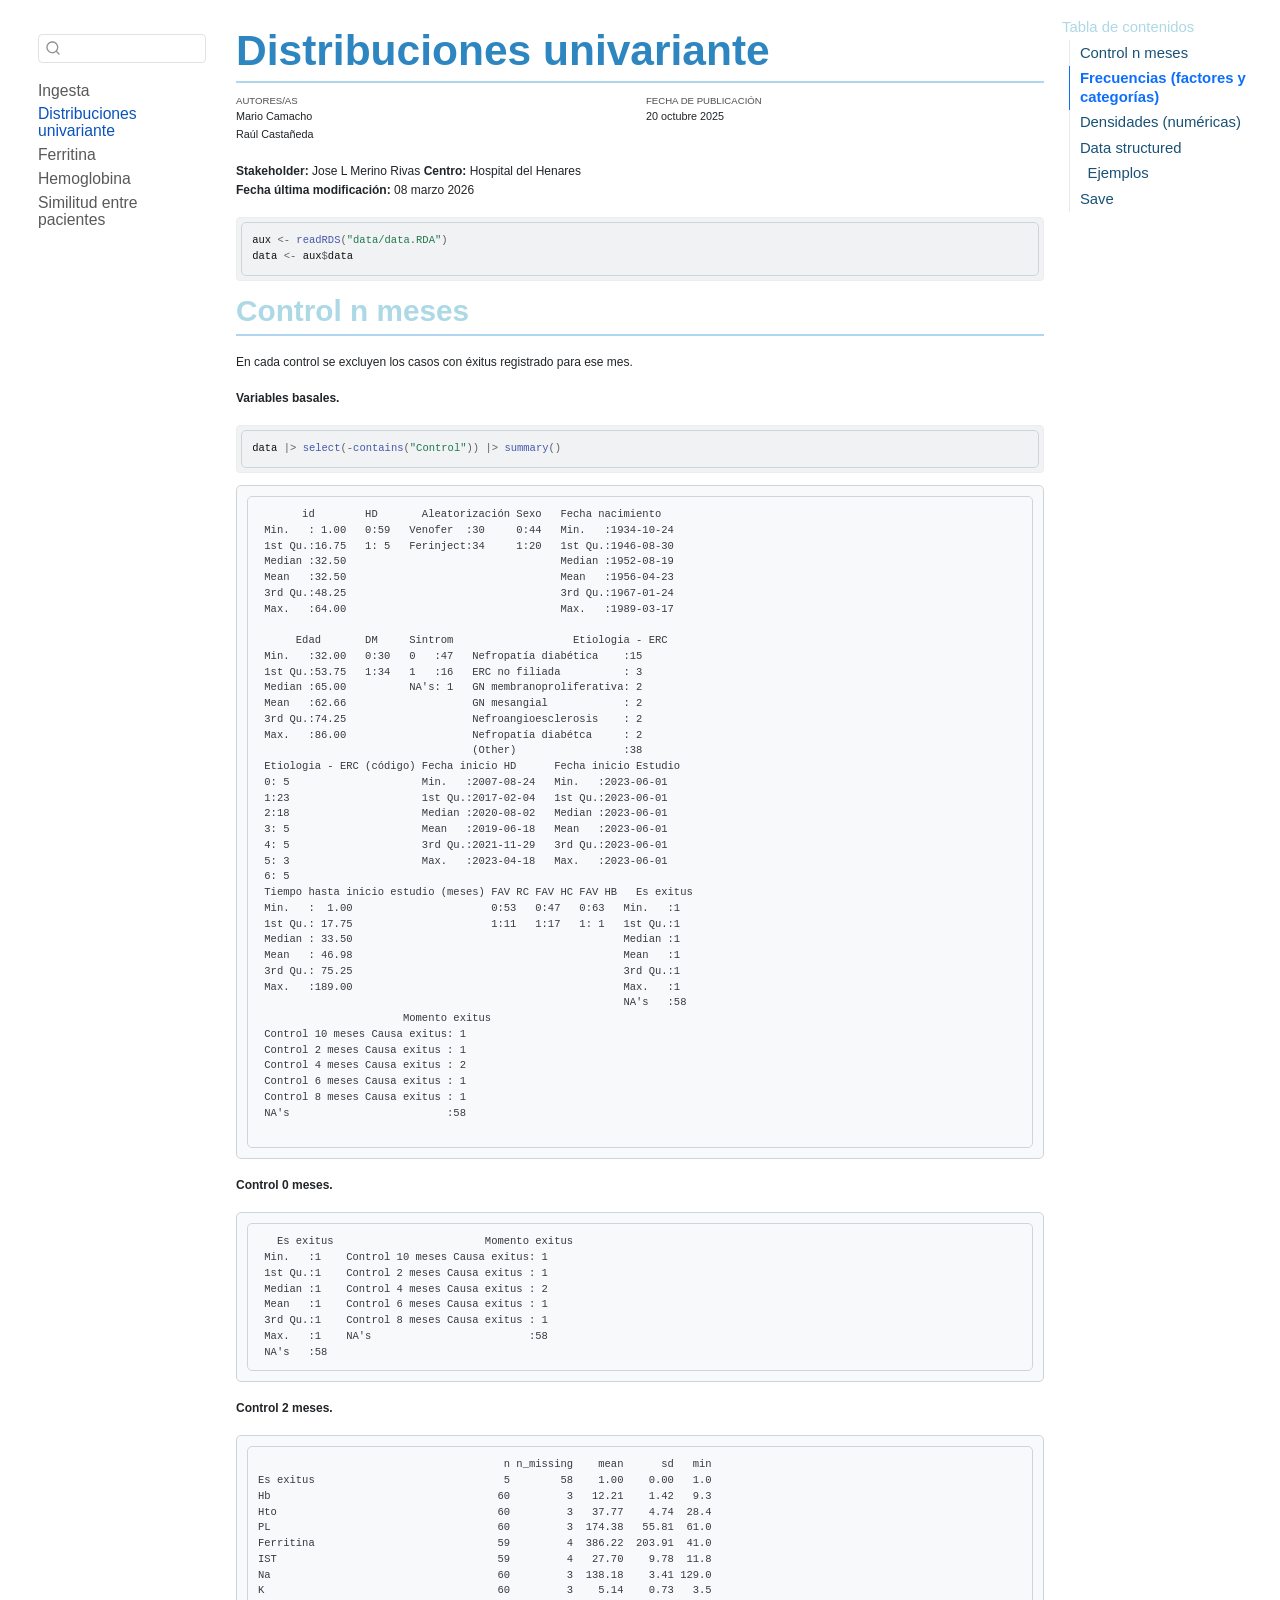
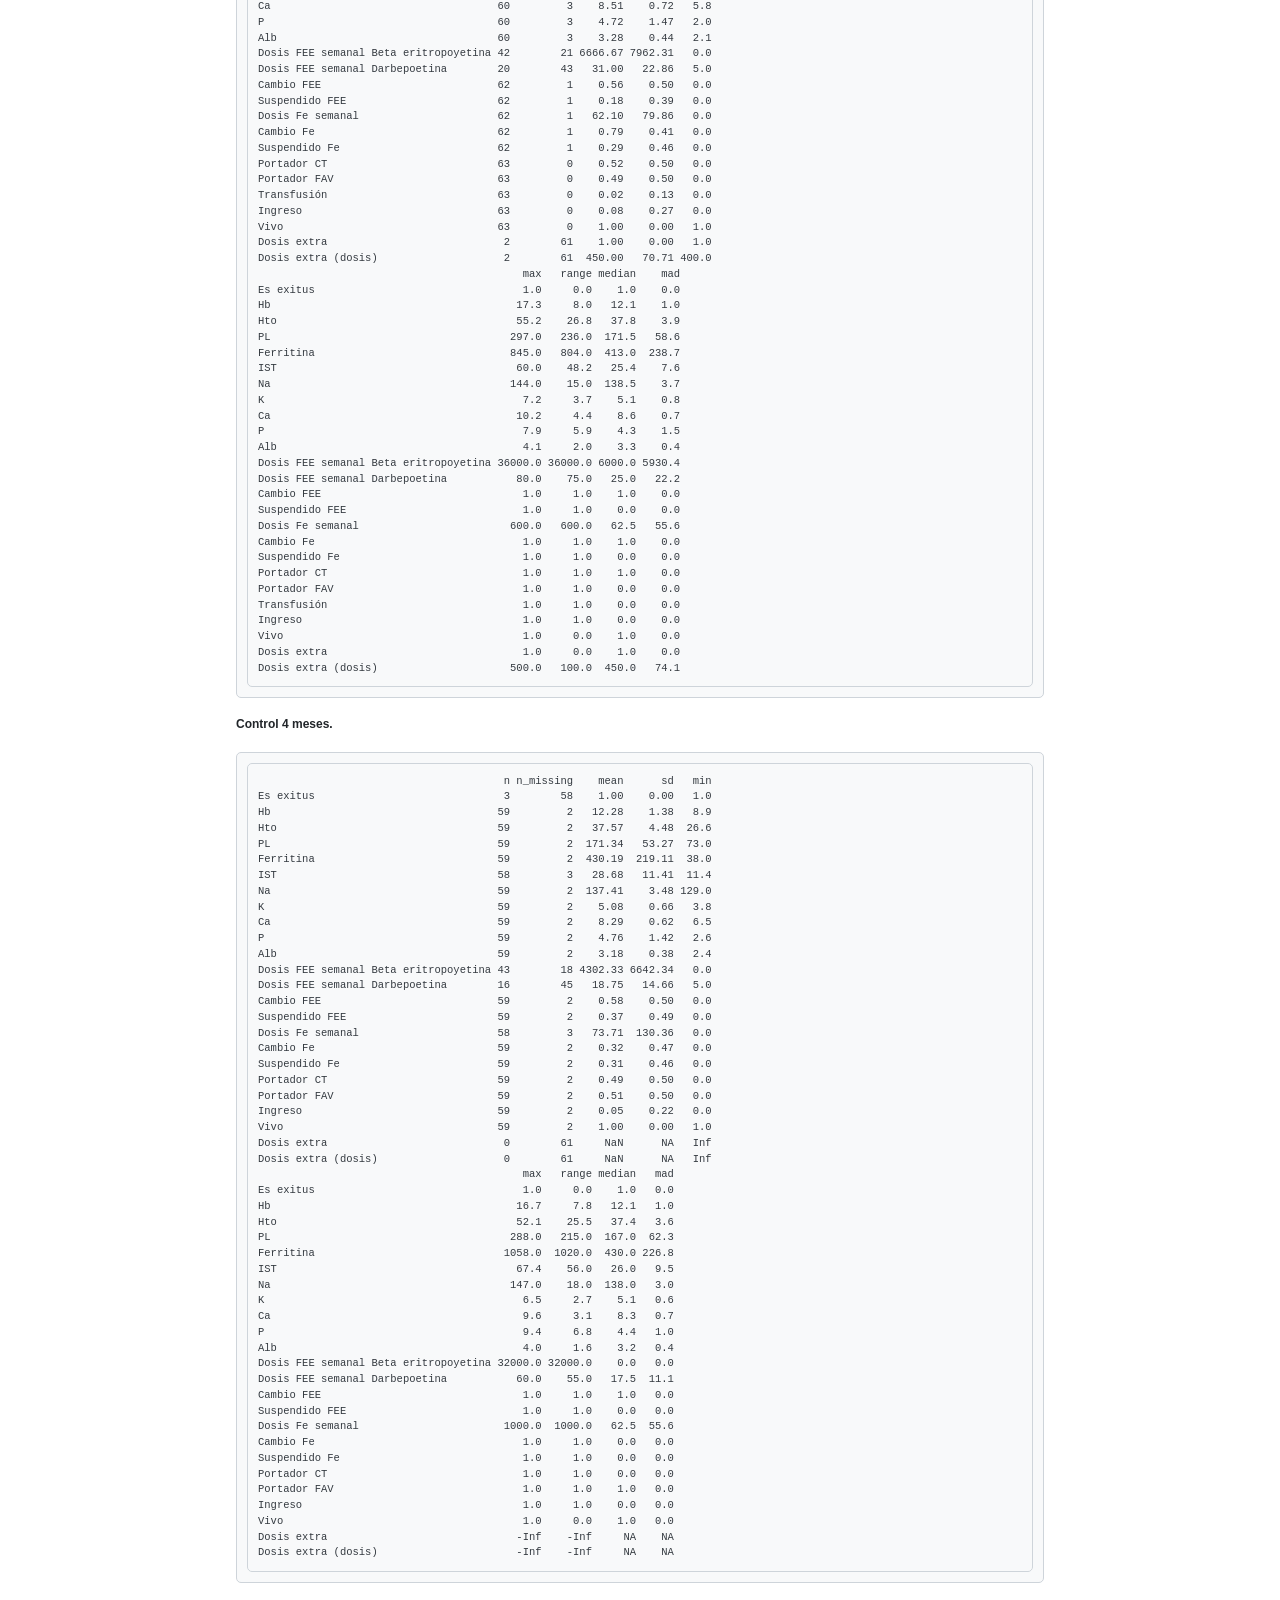
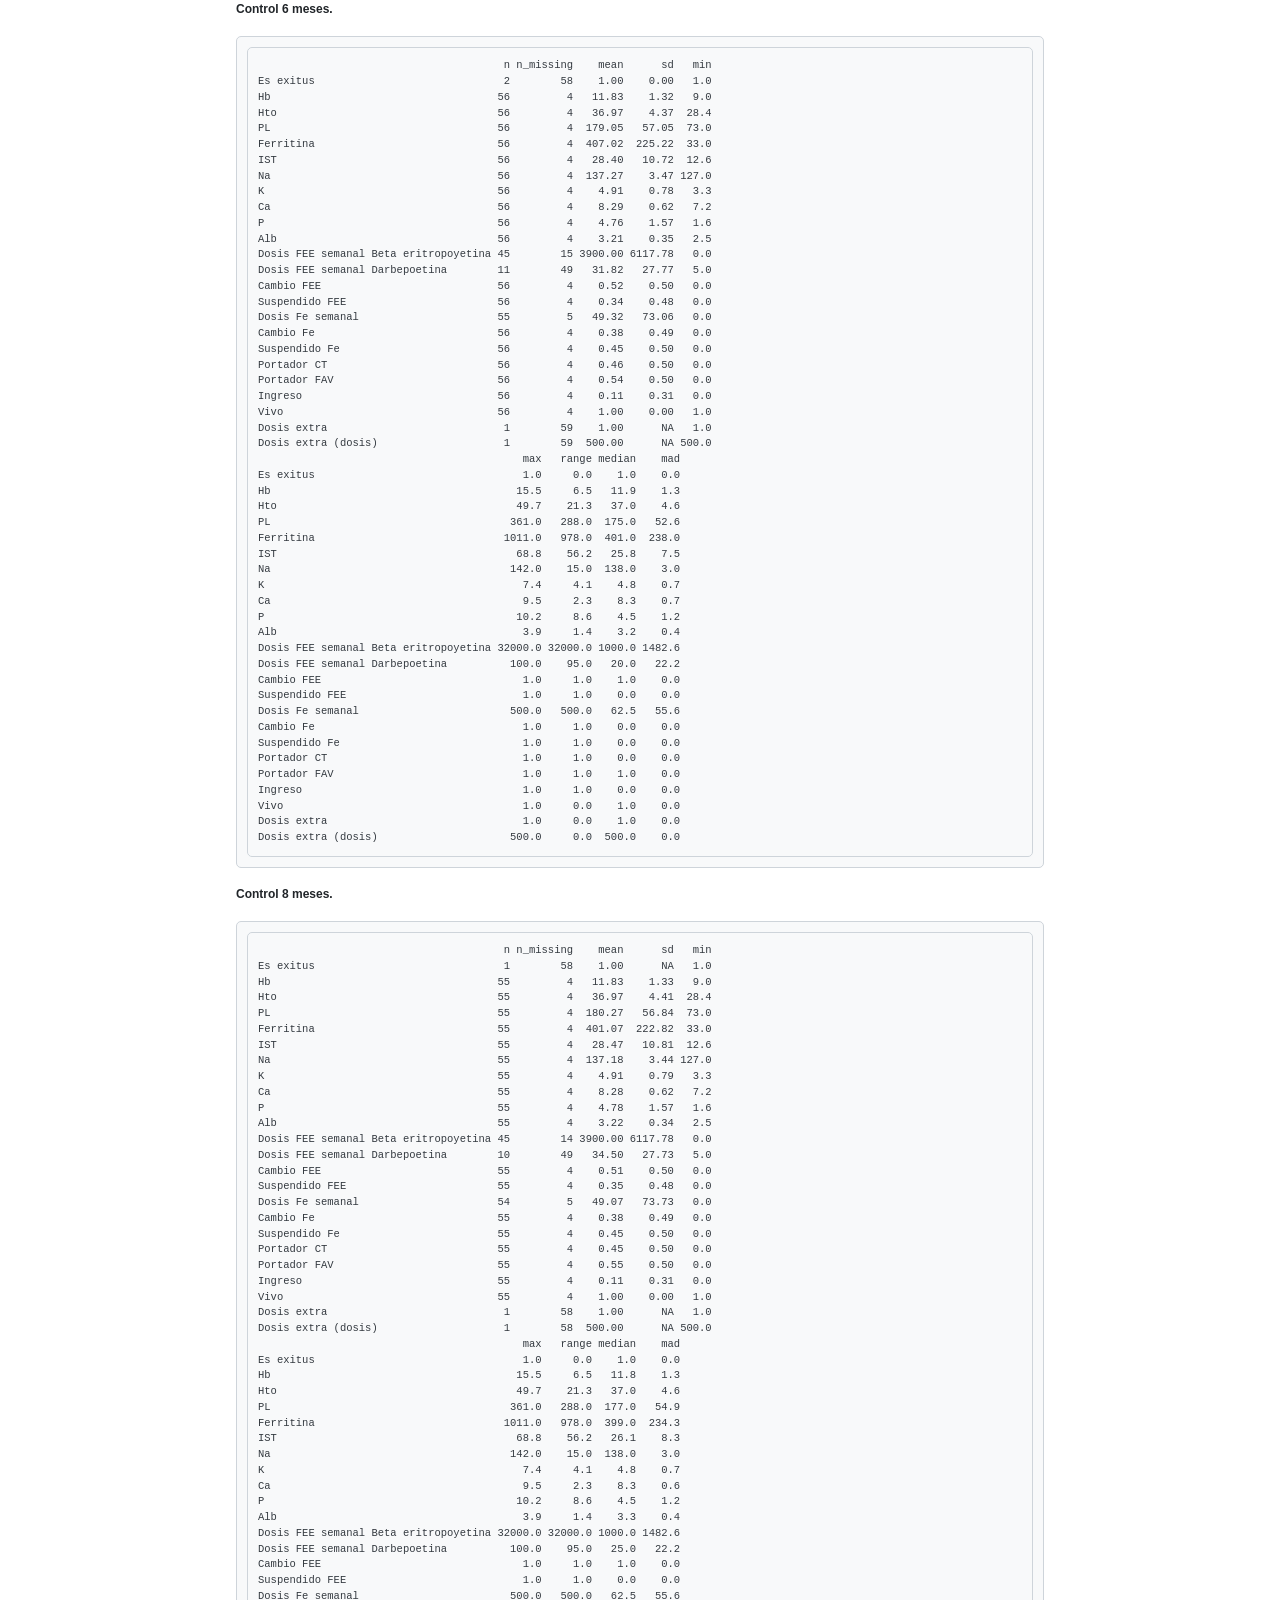
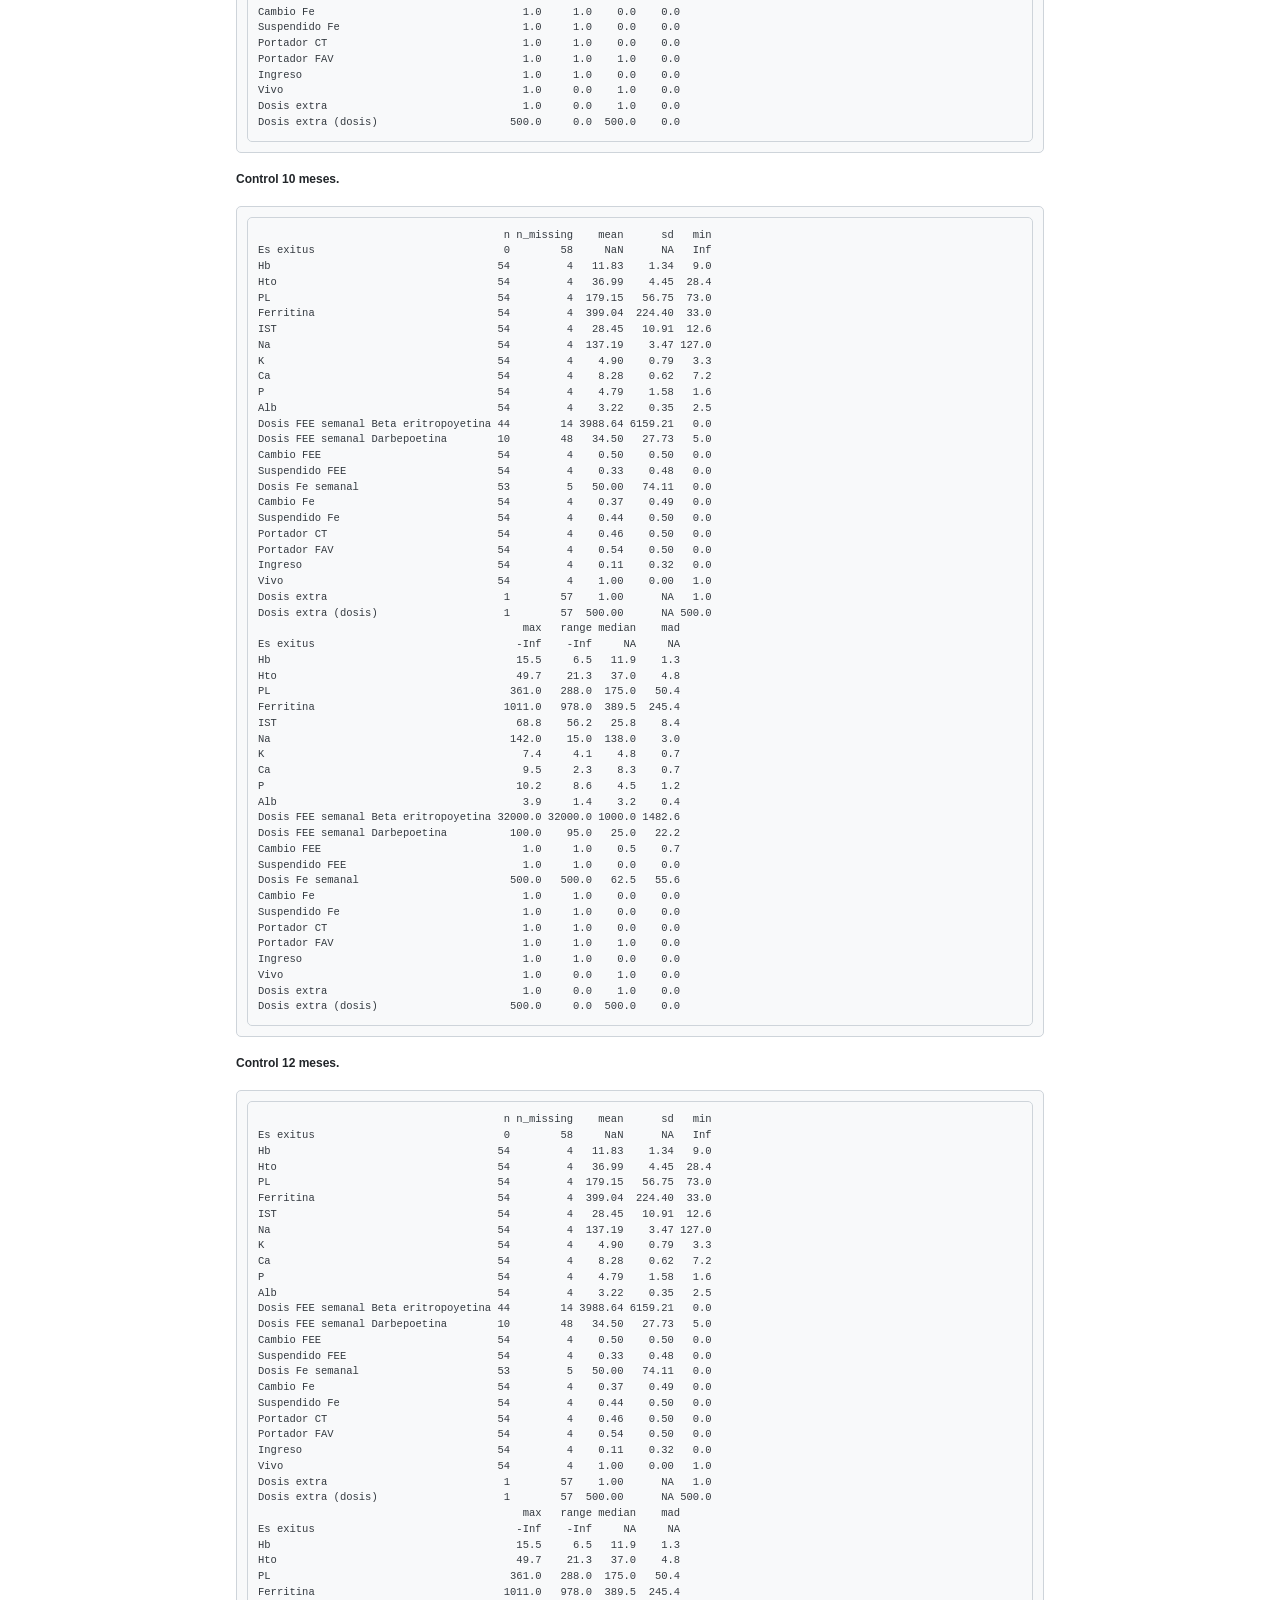
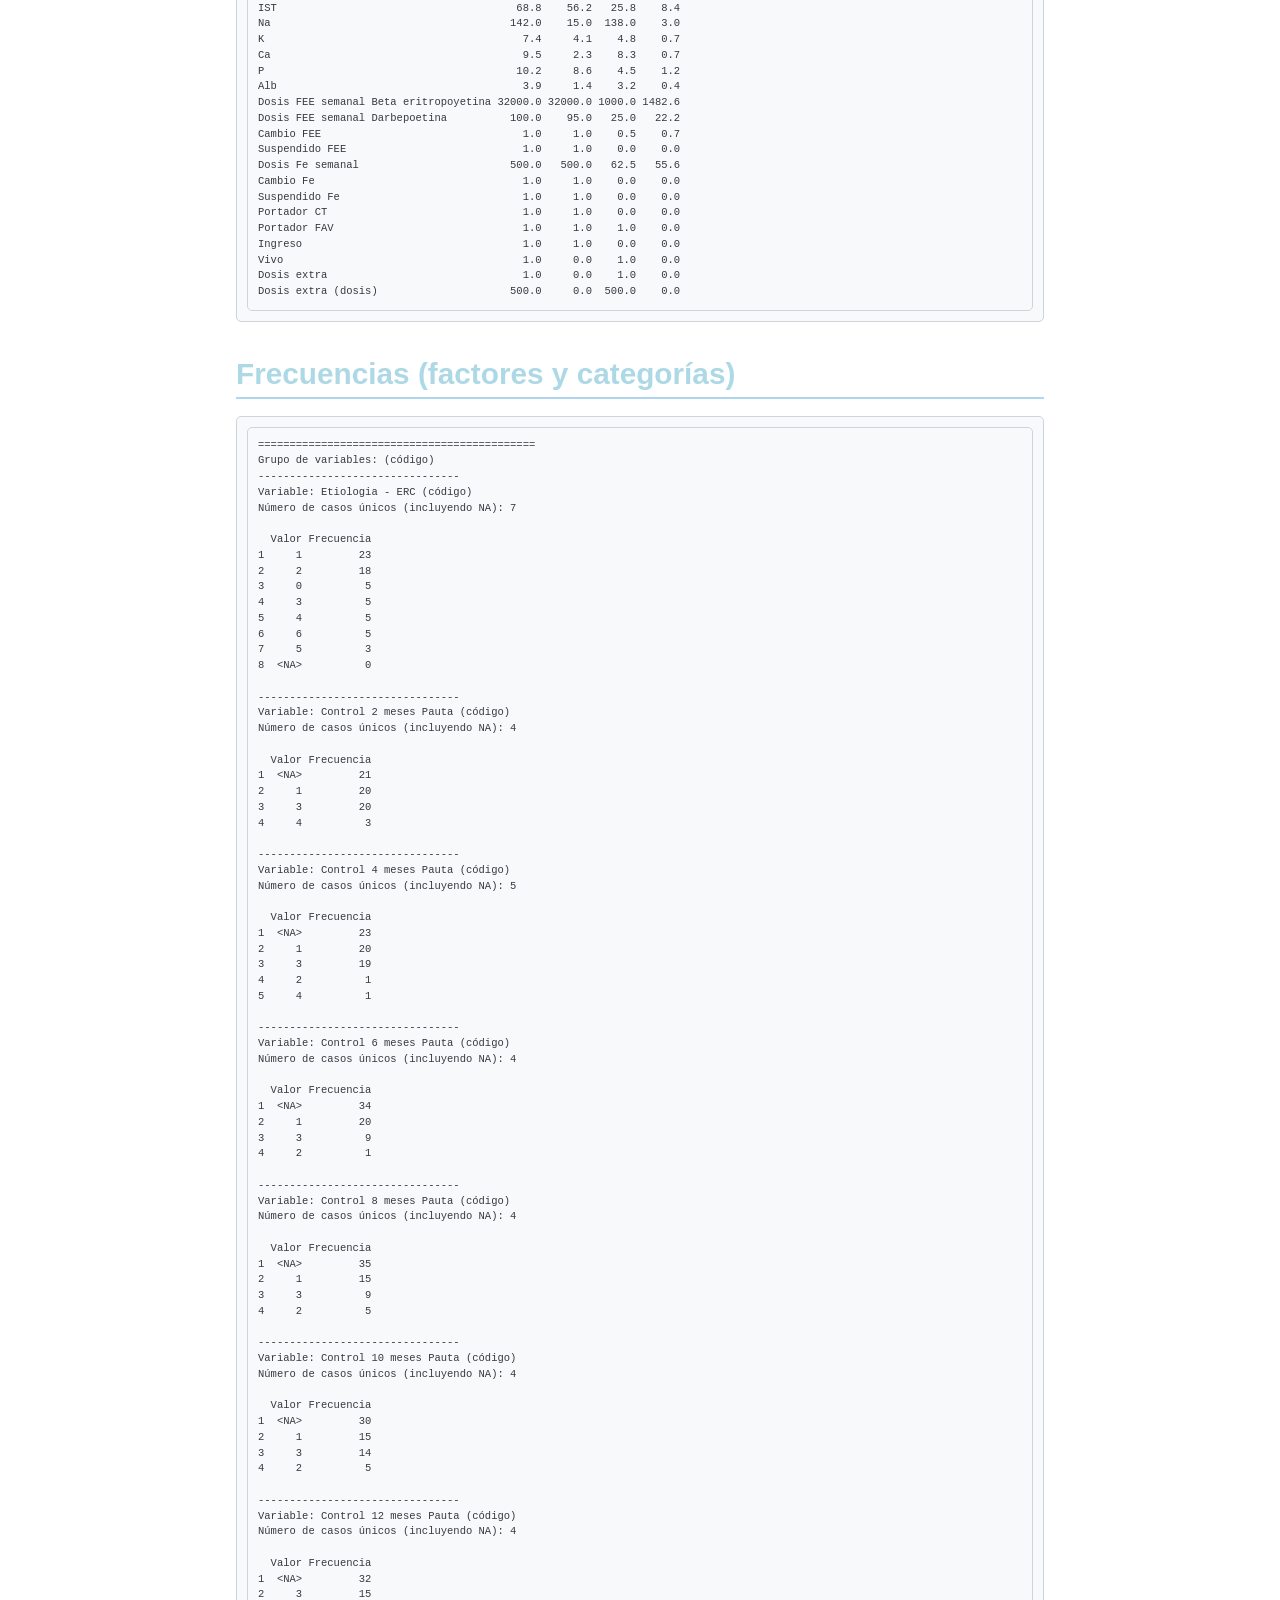
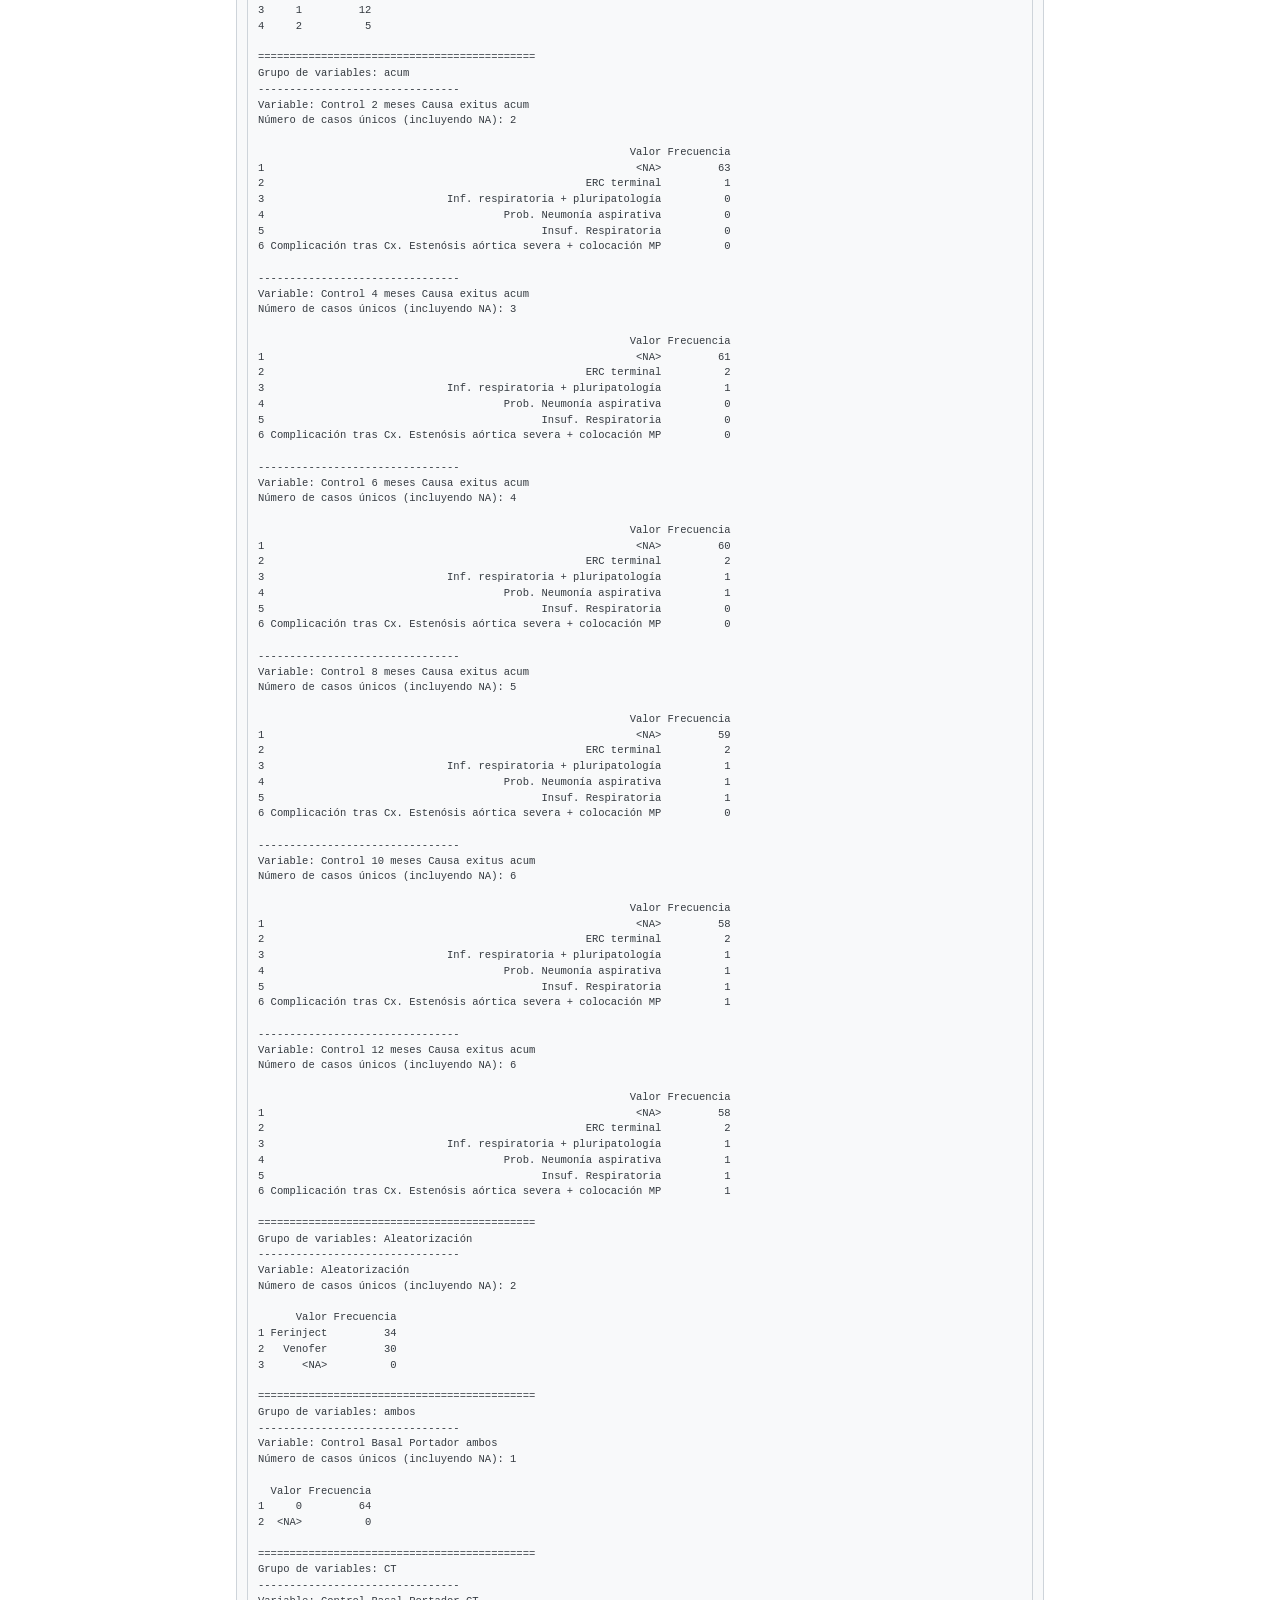
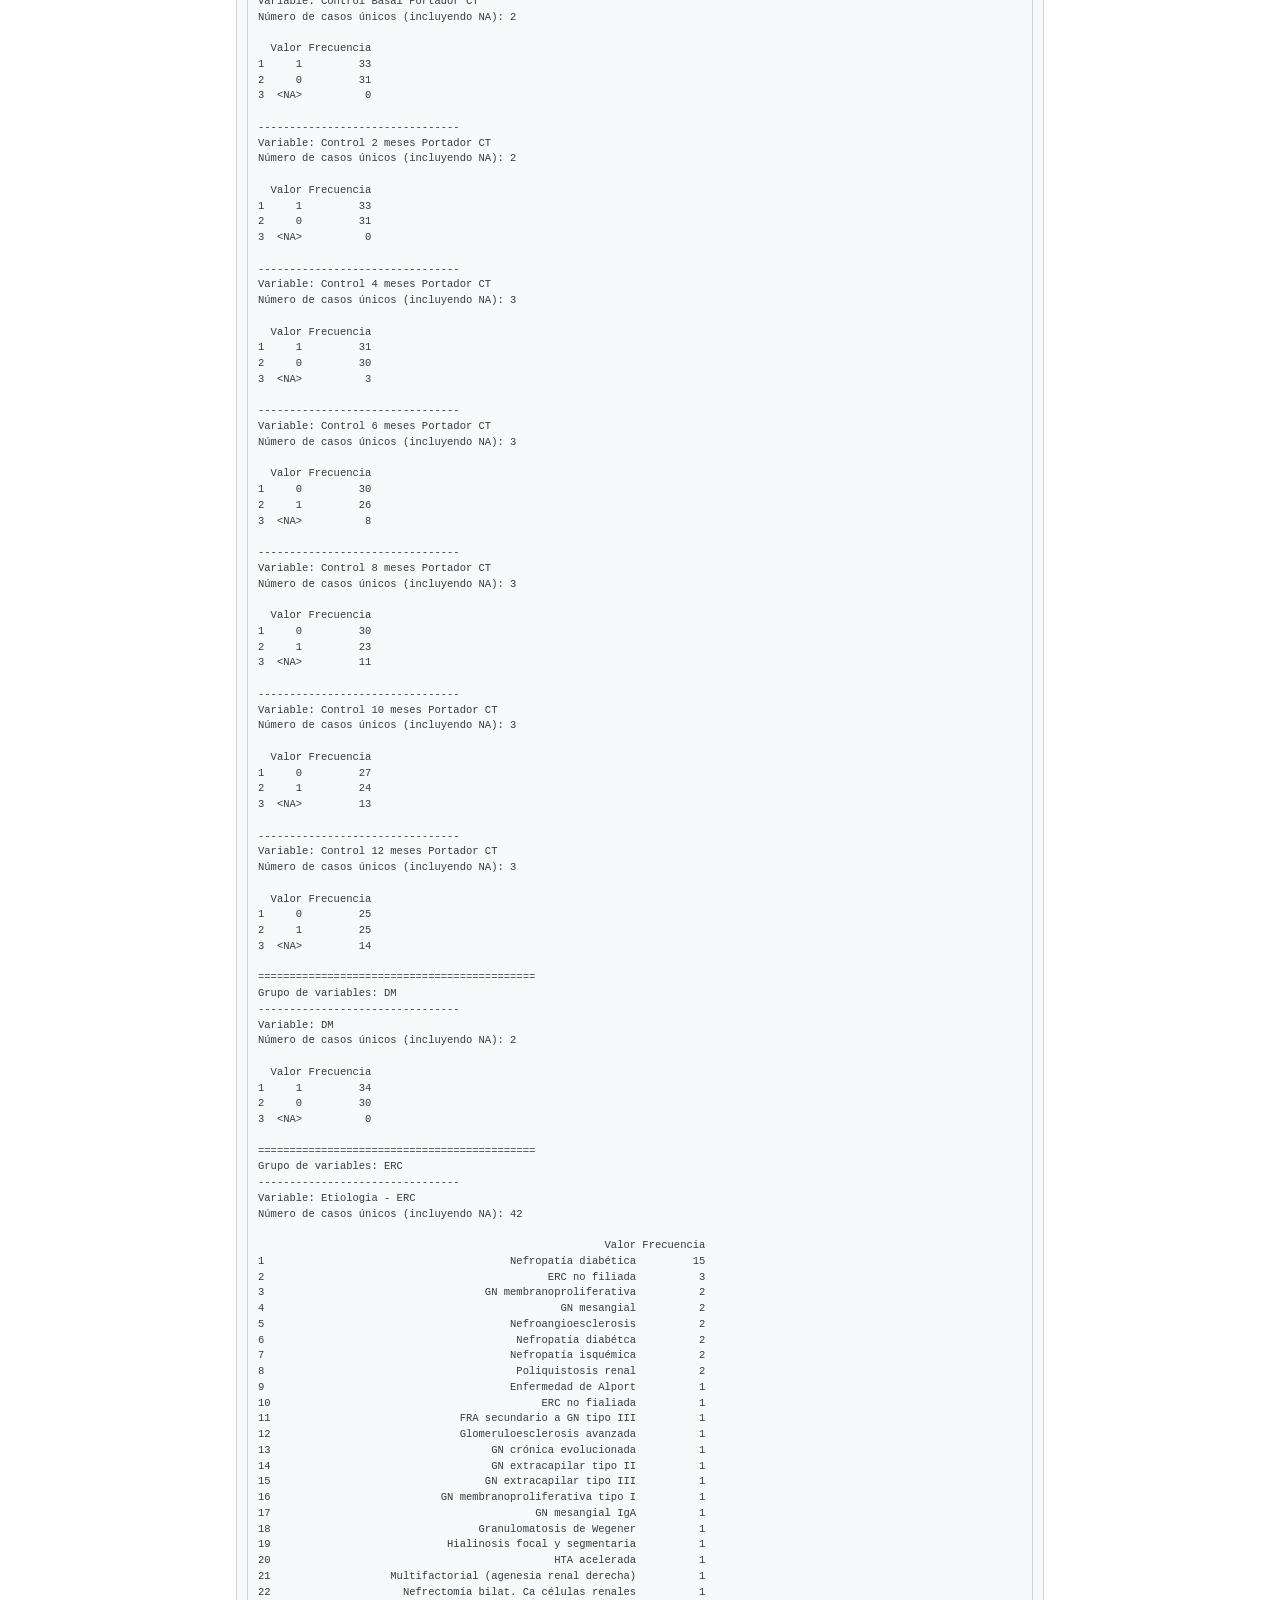
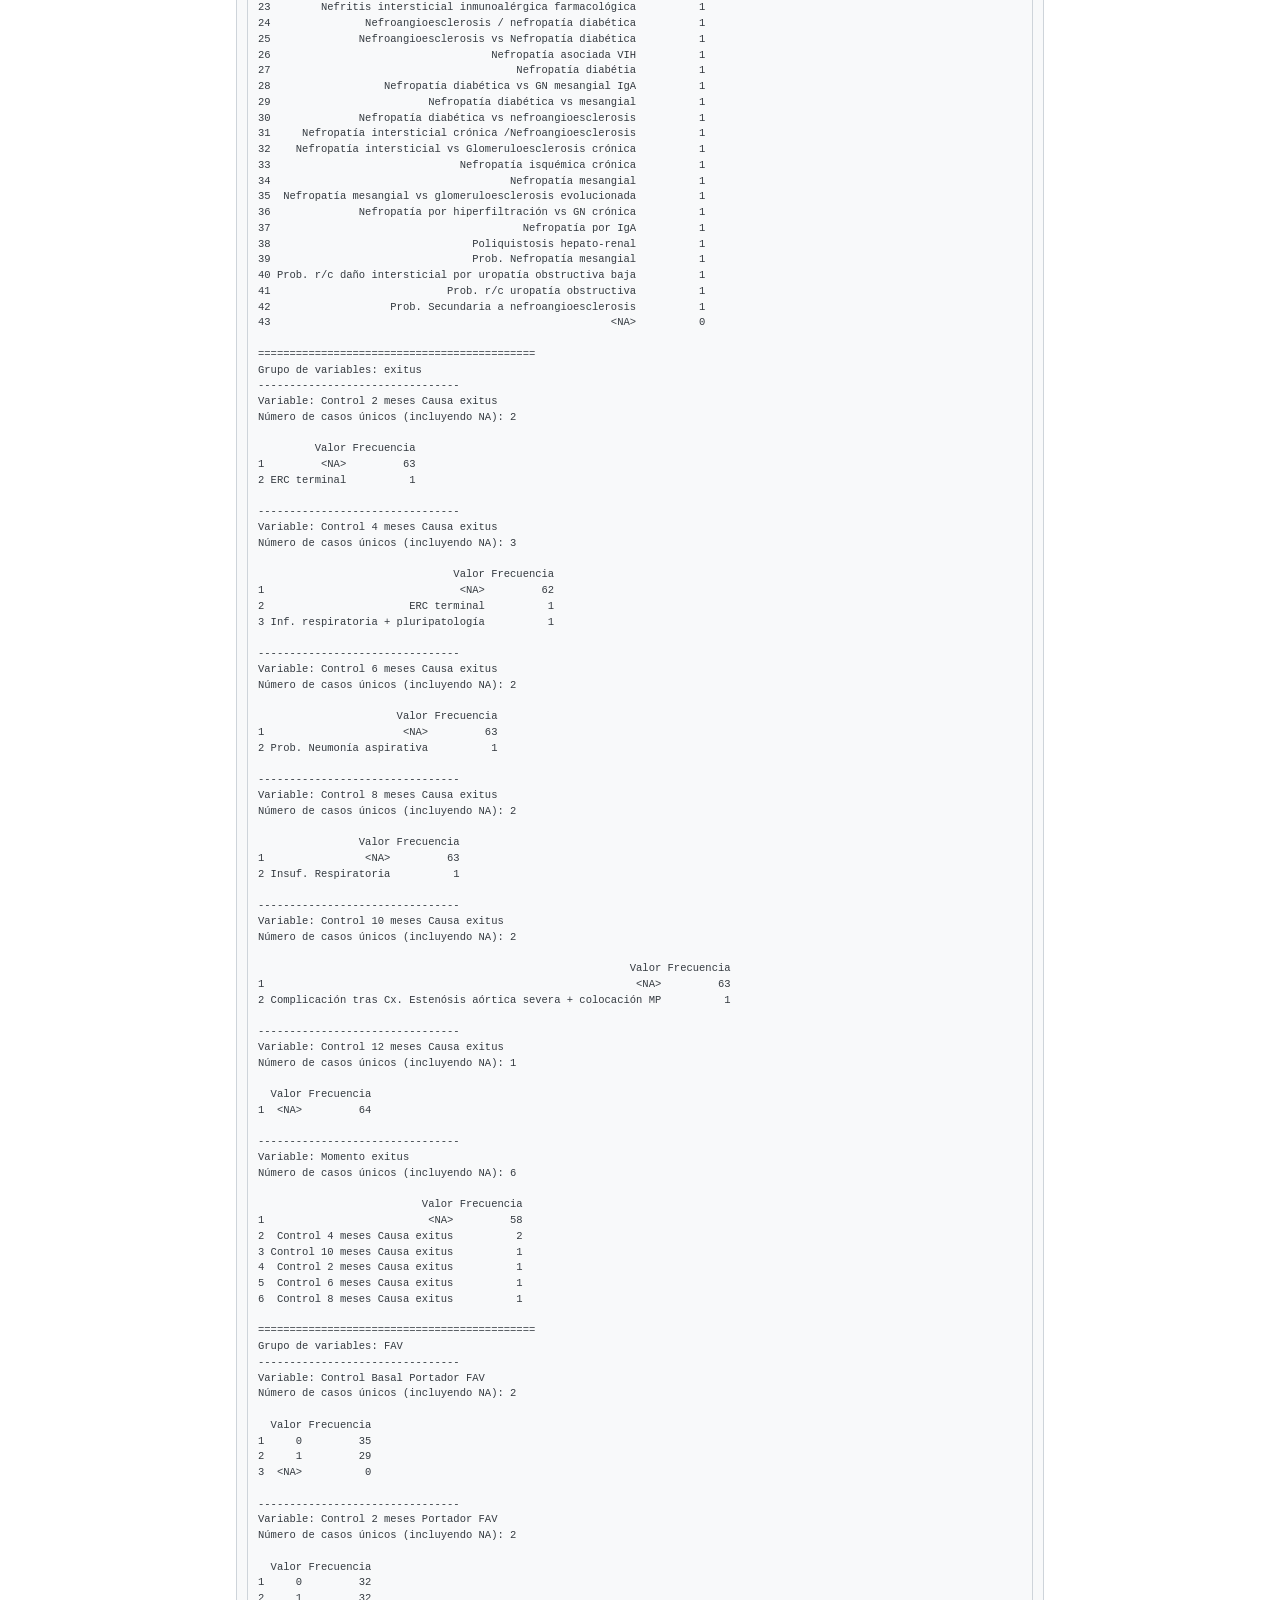
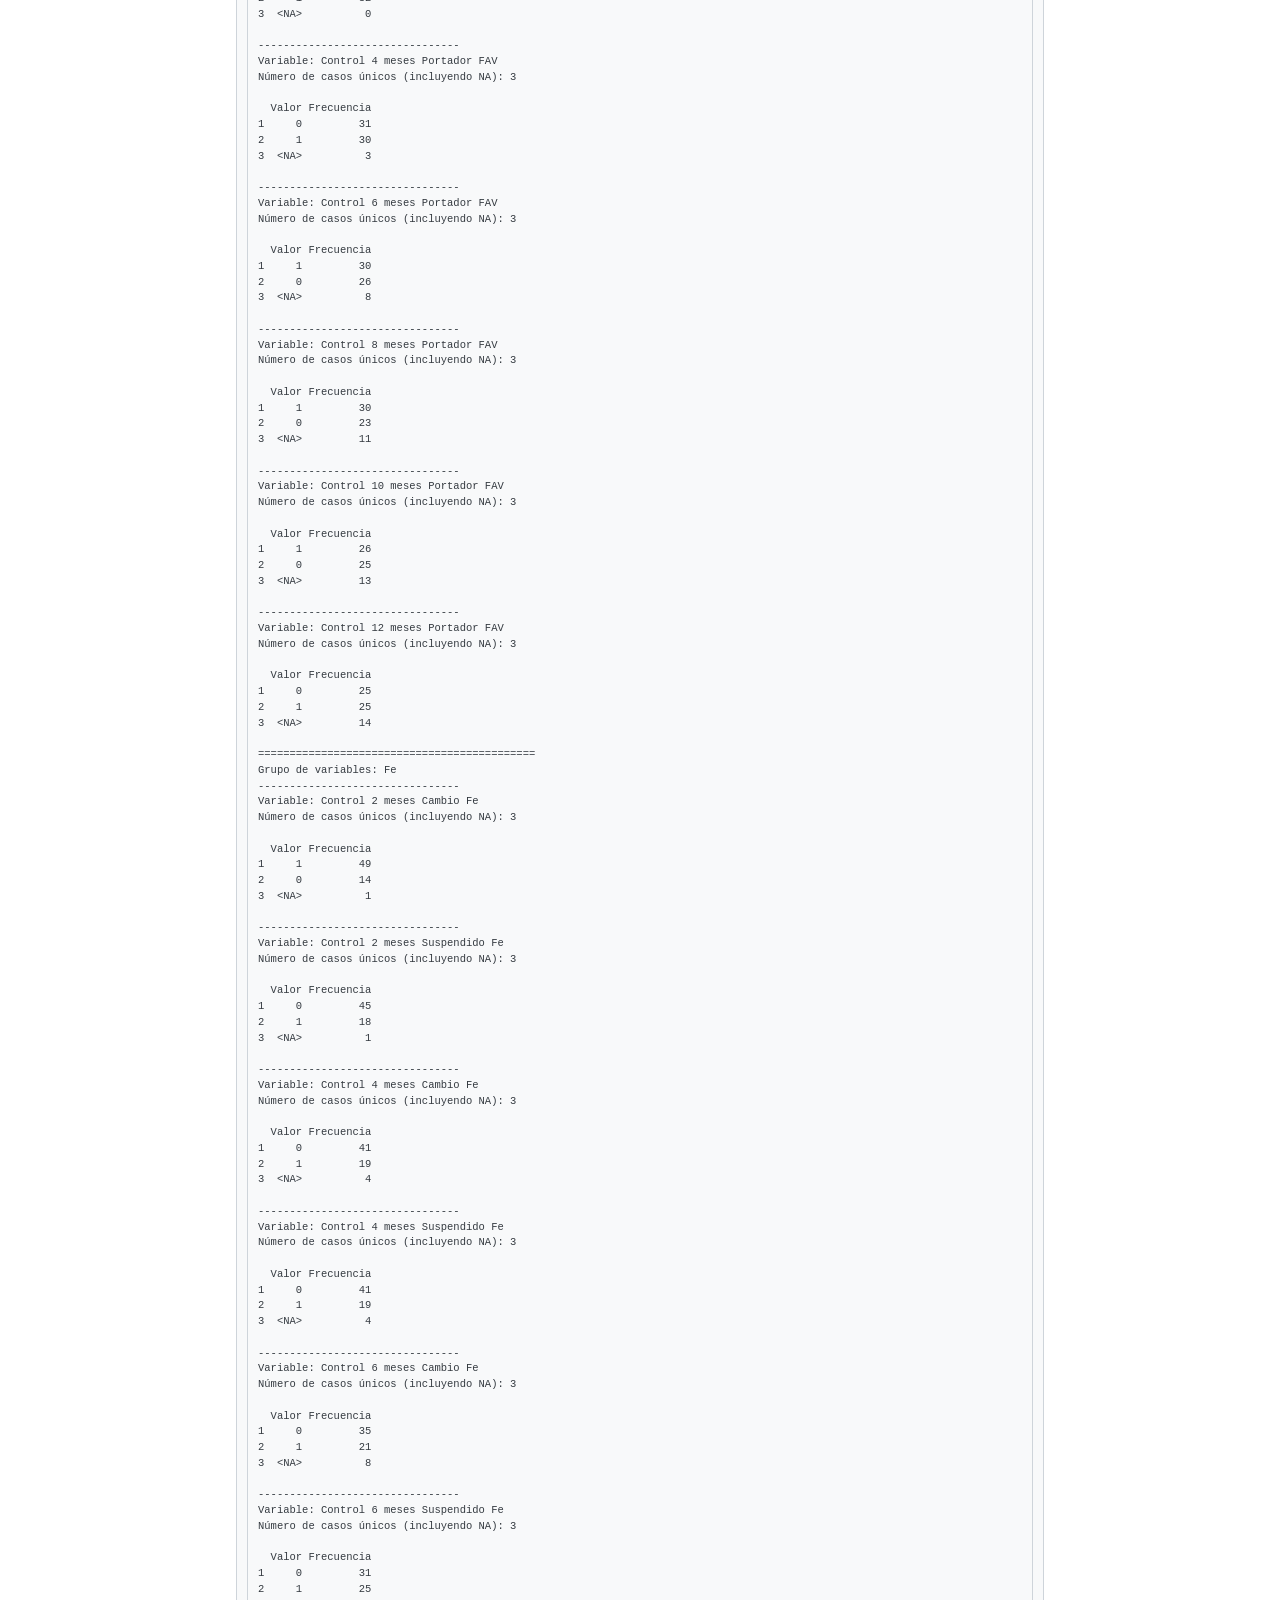
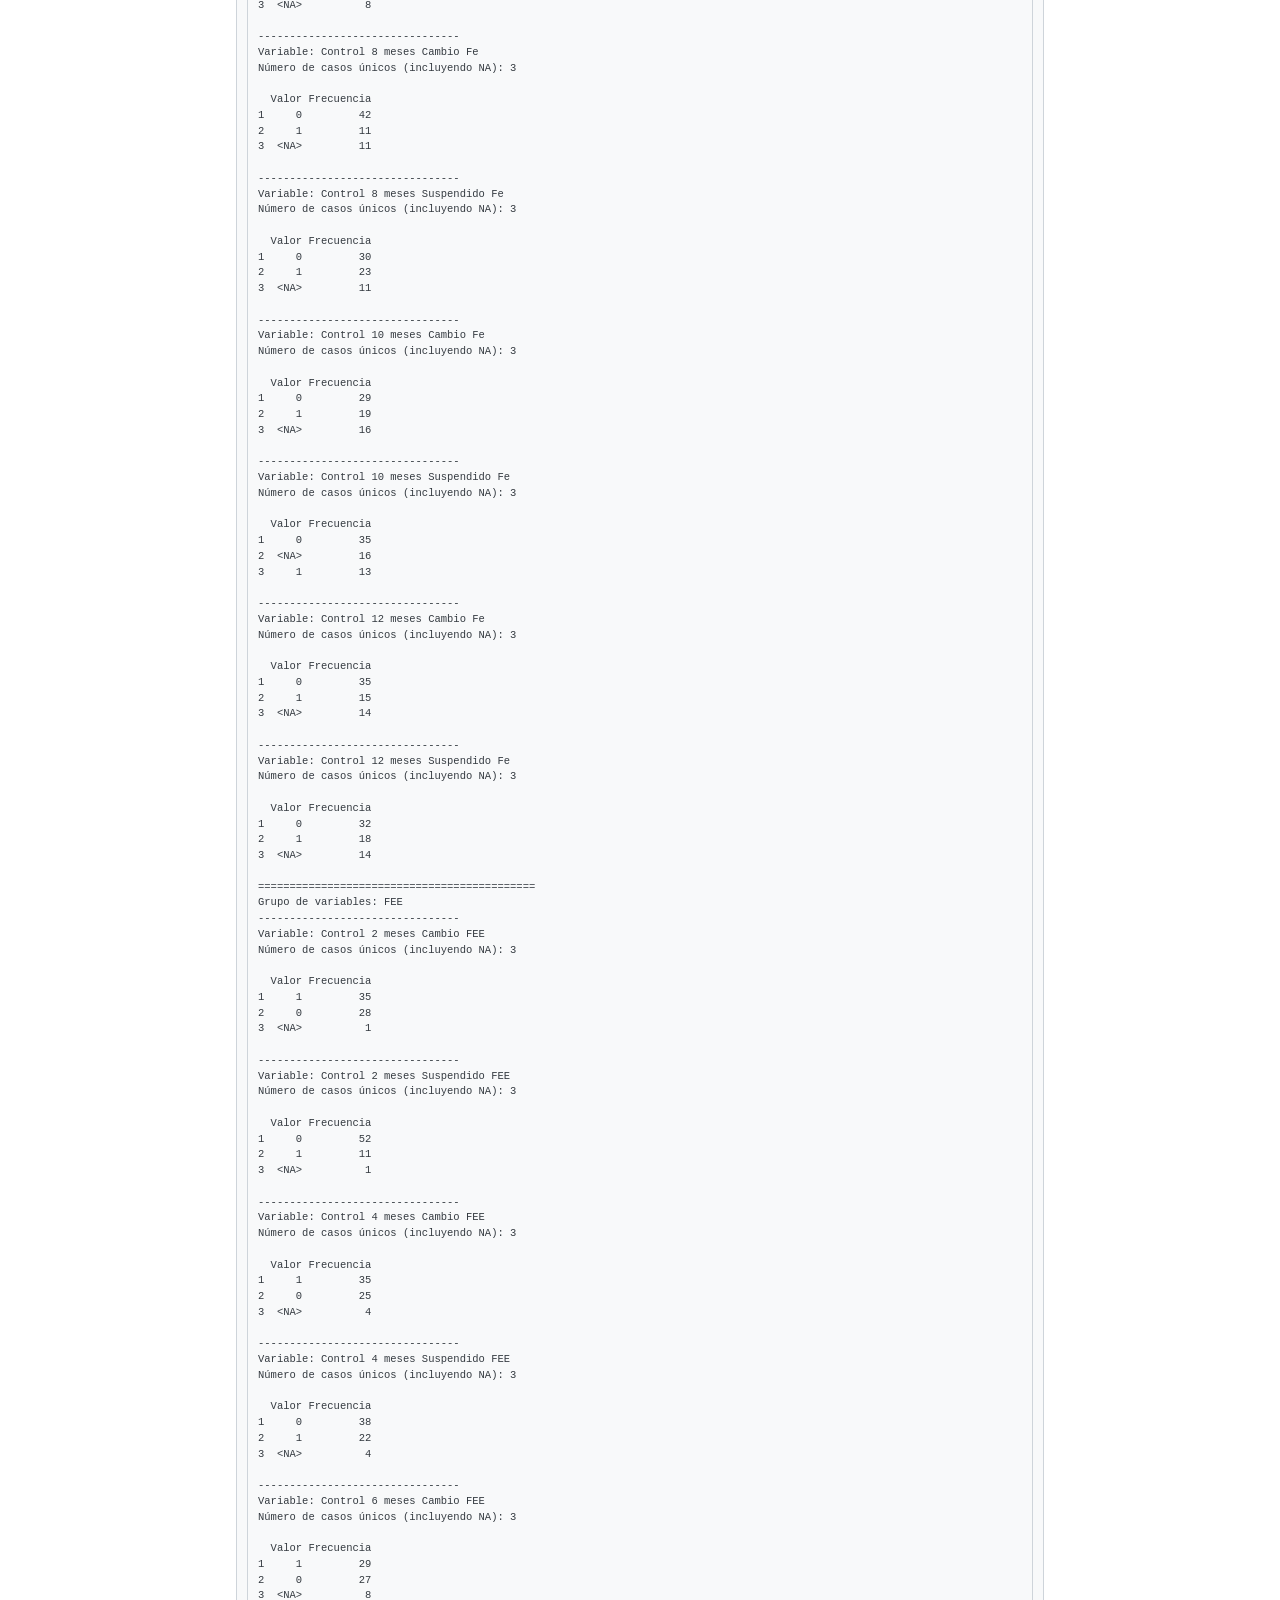
==== src/01_descriptivo.html @ 111344f7 "first commit" ====
<!DOCTYPE html>
<html xmlns="http://www.w3.org/1999/xhtml" lang="es" xml:lang="es"><head>
<meta http-equiv="Content-Type" content="text/html; charset=UTF-8">
<meta charset="utf-8">
<meta name="generator" content="quarto-1.7.32">
<meta name="viewport" content="width=device-width, initial-scale=1.0, user-scalable=yes">
<meta name="author" content="Mario Camacho">
<meta name="author" content="Raúl Castañeda">
<title>Distribuciones univariante</title>
<style>
code{white-space: pre-wrap;}
span.smallcaps{font-variant: small-caps;}
div.columns{display: flex; gap: min(4vw, 1.5em);}
div.column{flex: auto; overflow-x: auto;}
div.hanging-indent{margin-left: 1.5em; text-indent: -1.5em;}
ul.task-list{list-style: none;}
ul.task-list li input[type="checkbox"] {
width: 0.8em;
margin: 0 0.8em 0.2em -1em;  vertical-align: middle;
}

html { -webkit-text-size-adjust: 100%; }
pre > code.sourceCode { white-space: pre; position: relative; }
pre > code.sourceCode > span { display: inline-block; line-height: 1.25; }
pre > code.sourceCode > span:empty { height: 1.2em; }
.sourceCode { overflow: visible; }
code.sourceCode > span { color: inherit; text-decoration: inherit; }
div.sourceCode { margin: 1em 0; }
pre.sourceCode { margin: 0; }
@media screen {
div.sourceCode { overflow: auto; }
}
@media print {
pre > code.sourceCode { white-space: pre-wrap; }
pre > code.sourceCode > span { text-indent: -5em; padding-left: 5em; }
}
pre.numberSource code
{ counter-reset: source-line 0; }
pre.numberSource code > span
{ position: relative; left: -4em; counter-increment: source-line; }
pre.numberSource code > span > a:first-child::before
{ content: counter(source-line);
position: relative; left: -1em; text-align: right; vertical-align: baseline;
border: none; display: inline-block;
-webkit-touch-callout: none; -webkit-user-select: none;
-khtml-user-select: none; -moz-user-select: none;
-ms-user-select: none; user-select: none;
padding: 0 4px; width: 4em;
}
pre.numberSource { margin-left: 3em; padding-left: 4px; }
div.sourceCode
{ }
@media screen {
pre > code.sourceCode > span > a:first-child::before { text-decoration: underline; }
}
</style>

<script>const headroomChanged = new CustomEvent("quarto-hrChanged", {
  detail: {},
  bubbles: true,
  cancelable: false,
  composed: false,
});

const announceDismiss = () => {
  const annEl = window.document.getElementById("quarto-announcement");
  if (annEl) {
    annEl.remove();

    const annId = annEl.getAttribute("data-announcement-id");
    window.localStorage.setItem(`quarto-announce-${annId}`, "true");
  }
};

const announceRegister = () => {
  const annEl = window.document.getElementById("quarto-announcement");
  if (annEl) {
    const annId = annEl.getAttribute("data-announcement-id");
    const isDismissed =
      window.localStorage.getItem(`quarto-announce-${annId}`) || false;
    if (isDismissed) {
      announceDismiss();
      return;
    } else {
      annEl.classList.remove("hidden");
    }

    const actionEl = annEl.querySelector(".quarto-announcement-action");
    if (actionEl) {
      actionEl.addEventListener("click", function (e) {
        e.preventDefault();
        // Hide the bar immediately
        announceDismiss();
      });
    }
  }
};

window.document.addEventListener("DOMContentLoaded", function () {
  let init = false;

  announceRegister();

  // Manage the back to top button, if one is present.
  let lastScrollTop = window.pageYOffset || document.documentElement.scrollTop;
  const scrollDownBuffer = 5;
  const scrollUpBuffer = 35;
  const btn = document.getElementById("quarto-back-to-top");
  const hideBackToTop = () => {
    btn.style.display = "none";
  };
  const showBackToTop = () => {
    btn.style.display = "inline-block";
  };
  if (btn) {
    window.document.addEventListener(
      "scroll",
      function () {
        const currentScrollTop =
          window.pageYOffset || document.documentElement.scrollTop;

        // Shows and hides the button 'intelligently' as the user scrolls
        if (currentScrollTop - scrollDownBuffer > lastScrollTop) {
          hideBackToTop();
          lastScrollTop = currentScrollTop <= 0 ? 0 : currentScrollTop;
        } else if (currentScrollTop < lastScrollTop - scrollUpBuffer) {
          showBackToTop();
          lastScrollTop = currentScrollTop <= 0 ? 0 : currentScrollTop;
        }

        // Show the button at the bottom, hides it at the top
        if (currentScrollTop <= 0) {
          hideBackToTop();
        } else if (
          window.innerHeight + currentScrollTop >=
          document.body.offsetHeight
        ) {
          showBackToTop();
        }
      },
      false
    );
  }

  function throttle(func, wait) {
    var timeout;
    return function () {
      const context = this;
      const args = arguments;
      const later = function () {
        clearTimeout(timeout);
        timeout = null;
        func.apply(context, args);
      };

      if (!timeout) {
        timeout = setTimeout(later, wait);
      }
    };
  }

  function headerOffset() {
    // Set an offset if there is are fixed top navbar
    const headerEl = window.document.querySelector("header.fixed-top");
    if (headerEl) {
      return headerEl.clientHeight;
    } else {
      return 0;
    }
  }

  function footerOffset() {
    const footerEl = window.document.querySelector("footer.footer");
    if (footerEl) {
      return footerEl.clientHeight;
    } else {
      return 0;
    }
  }

  function dashboardOffset() {
    const dashboardNavEl = window.document.getElementById(
      "quarto-dashboard-header"
    );
    if (dashboardNavEl !== null) {
      return dashboardNavEl.clientHeight;
    } else {
      return 0;
    }
  }

  function updateDocumentOffsetWithoutAnimation() {
    updateDocumentOffset(false);
  }

  function updateDocumentOffset(animated) {
    // set body offset
    const topOffset = headerOffset();
    const bodyOffset = topOffset + footerOffset() + dashboardOffset();
    const bodyEl = window.document.body;
    bodyEl.setAttribute("data-bs-offset", topOffset);
    bodyEl.style.paddingTop = topOffset + "px";

    // deal with sidebar offsets
    const sidebars = window.document.querySelectorAll(
      ".sidebar, .headroom-target"
    );
    sidebars.forEach((sidebar) => {
      if (!animated) {
        sidebar.classList.add("notransition");
        // Remove the no transition class after the animation has time to complete
        setTimeout(function () {
          sidebar.classList.remove("notransition");
        }, 201);
      }

      if (window.Headroom && sidebar.classList.contains("sidebar-unpinned")) {
        sidebar.style.top = "0";
        sidebar.style.maxHeight = "100vh";
      } else {
        sidebar.style.top = topOffset + "px";
        sidebar.style.maxHeight = "calc(100vh - " + topOffset + "px)";
      }
    });

    // allow space for footer
    const mainContainer = window.document.querySelector(".quarto-container");
    if (mainContainer) {
      mainContainer.style.minHeight = "calc(100vh - " + bodyOffset + "px)";
    }

    // link offset
    let linkStyle = window.document.querySelector("#quarto-target-style");
    if (!linkStyle) {
      linkStyle = window.document.createElement("style");
      linkStyle.setAttribute("id", "quarto-target-style");
      window.document.head.appendChild(linkStyle);
    }
    while (linkStyle.firstChild) {
      linkStyle.removeChild(linkStyle.firstChild);
    }
    if (topOffset > 0) {
      linkStyle.appendChild(
        window.document.createTextNode(`
      section:target::before {
        content: "";
        display: block;
        height: ${topOffset}px;
        margin: -${topOffset}px 0 0;
      }`)
      );
    }
    if (init) {
      window.dispatchEvent(headroomChanged);
    }
    init = true;
  }

  // initialize headroom
  var header = window.document.querySelector("#quarto-header");
  if (header && window.Headroom) {
    const headroom = new window.Headroom(header, {
      tolerance: 5,
      onPin: function () {
        const sidebars = window.document.querySelectorAll(
          ".sidebar, .headroom-target"
        );
        sidebars.forEach((sidebar) => {
          sidebar.classList.remove("sidebar-unpinned");
        });
        updateDocumentOffset();
      },
      onUnpin: function () {
        const sidebars = window.document.querySelectorAll(
          ".sidebar, .headroom-target"
        );
        sidebars.forEach((sidebar) => {
          sidebar.classList.add("sidebar-unpinned");
        });
        updateDocumentOffset();
      },
    });
    headroom.init();

    let frozen = false;
    window.quartoToggleHeadroom = function () {
      if (frozen) {
        headroom.unfreeze();
        frozen = false;
      } else {
        headroom.freeze();
        frozen = true;
      }
    };
  }

  window.addEventListener(
    "hashchange",
    function (e) {
      if (
        getComputedStyle(document.documentElement).scrollBehavior !== "smooth"
      ) {
        window.scrollTo(0, window.pageYOffset - headerOffset());
      }
    },
    false
  );

  // Observe size changed for the header
  const headerEl = window.document.querySelector("header.fixed-top");
  if (headerEl && window.ResizeObserver) {
    const observer = new window.ResizeObserver(() => {
      setTimeout(updateDocumentOffsetWithoutAnimation, 0);
    });
    observer.observe(headerEl, {
      attributes: true,
      childList: true,
      characterData: true,
    });
  } else {
    window.addEventListener(
      "resize",
      throttle(updateDocumentOffsetWithoutAnimation, 50)
    );
  }
  setTimeout(updateDocumentOffsetWithoutAnimation, 250);

  // fixup index.html links if we aren't on the filesystem
  if (window.location.protocol !== "file:") {
    const links = window.document.querySelectorAll("a");
    for (let i = 0; i < links.length; i++) {
      if (links[i].href) {
        links[i].dataset.originalHref = links[i].href;
        links[i].href = links[i].href.replace(/\/index\.html/, "/");
      }
    }

    // Fixup any sharing links that require urls
    // Append url to any sharing urls
    const sharingLinks = window.document.querySelectorAll(
      "a.sidebar-tools-main-item, a.quarto-navigation-tool, a.quarto-navbar-tools, a.quarto-navbar-tools-item"
    );
    for (let i = 0; i < sharingLinks.length; i++) {
      const sharingLink = sharingLinks[i];
      const href = sharingLink.getAttribute("href");
      if (href) {
        sharingLink.setAttribute(
          "href",
          href.replace("|url|", window.location.href)
        );
      }
    }

    // Scroll the active navigation item into view, if necessary
    const navSidebar = window.document.querySelector("nav#quarto-sidebar");
    if (navSidebar) {
      // Find the active item
      const activeItem = navSidebar.querySelector("li.sidebar-item a.active");
      if (activeItem) {
        // Wait for the scroll height and height to resolve by observing size changes on the
        // nav element that is scrollable
        const resizeObserver = new ResizeObserver((_entries) => {
          // The bottom of the element
          const elBottom = activeItem.offsetTop;
          const viewBottom = navSidebar.scrollTop + navSidebar.clientHeight;

          // The element height and scroll height are the same, then we are still loading
          if (viewBottom !== navSidebar.scrollHeight) {
            // Determine if the item isn't visible and scroll to it
            if (elBottom >= viewBottom) {
              navSidebar.scrollTop = elBottom;
            }

            // stop observing now since we've completed the scroll
            resizeObserver.unobserve(navSidebar);
          }
        });
        resizeObserver.observe(navSidebar);
      }
    }
  }
});
</script>
<script>/*!
 * headroom.js v0.12.0 - Give your page some headroom. Hide your header until you need it
 * Copyright (c) 2020 Nick Williams - http://wicky.nillia.ms/headroom.js
 * License: MIT
 */

!function(t,n){"object"==typeof exports&&"undefined"!=typeof module?module.exports=n():"function"==typeof define&&define.amd?define(n):(t=t||self).Headroom=n()}(this,function(){"use strict";function t(){return"undefined"!=typeof window}function d(t){return function(t){return t&&t.document&&function(t){return 9===t.nodeType}(t.document)}(t)?function(t){var n=t.document,o=n.body,s=n.documentElement;return{scrollHeight:function(){return Math.max(o.scrollHeight,s.scrollHeight,o.offsetHeight,s.offsetHeight,o.clientHeight,s.clientHeight)},height:function(){return t.innerHeight||s.clientHeight||o.clientHeight},scrollY:function(){return void 0!==t.pageYOffset?t.pageYOffset:(s||o.parentNode||o).scrollTop}}}(t):function(t){return{scrollHeight:function(){return Math.max(t.scrollHeight,t.offsetHeight,t.clientHeight)},height:function(){return Math.max(t.offsetHeight,t.clientHeight)},scrollY:function(){return t.scrollTop}}}(t)}function n(t,s,e){var n,o=function(){var n=!1;try{var t={get passive(){n=!0}};window.addEventListener("test",t,t),window.removeEventListener("test",t,t)}catch(t){n=!1}return n}(),i=!1,r=d(t),l=r.scrollY(),a={};function c(){var t=Math.round(r.scrollY()),n=r.height(),o=r.scrollHeight();a.scrollY=t,a.lastScrollY=l,a.direction=l<t?"down":"up",a.distance=Math.abs(t-l),a.isOutOfBounds=t<0||o<t+n,a.top=t<=s.offset[a.direction],a.bottom=o<=t+n,a.toleranceExceeded=a.distance>s.tolerance[a.direction],e(a),l=t,i=!1}function h(){i||(i=!0,n=requestAnimationFrame(c))}var u=!!o&&{passive:!0,capture:!1};return t.addEventListener("scroll",h,u),c(),{destroy:function(){cancelAnimationFrame(n),t.removeEventListener("scroll",h,u)}}}function o(t){return t===Object(t)?t:{down:t,up:t}}function s(t,n){n=n||{},Object.assign(this,s.options,n),this.classes=Object.assign({},s.options.classes,n.classes),this.elem=t,this.tolerance=o(this.tolerance),this.offset=o(this.offset),this.initialised=!1,this.frozen=!1}return s.prototype={constructor:s,init:function(){return s.cutsTheMustard&&!this.initialised&&(this.addClass("initial"),this.initialised=!0,setTimeout(function(t){t.scrollTracker=n(t.scroller,{offset:t.offset,tolerance:t.tolerance},t.update.bind(t))},100,this)),this},destroy:function(){this.initialised=!1,Object.keys(this.classes).forEach(this.removeClass,this),this.scrollTracker.destroy()},unpin:function(){!this.hasClass("pinned")&&this.hasClass("unpinned")||(this.addClass("unpinned"),this.removeClass("pinned"),this.onUnpin&&this.onUnpin.call(this))},pin:function(){this.hasClass("unpinned")&&(this.addClass("pinned"),this.removeClass("unpinned"),this.onPin&&this.onPin.call(this))},freeze:function(){this.frozen=!0,this.addClass("frozen")},unfreeze:function(){this.frozen=!1,this.removeClass("frozen")},top:function(){this.hasClass("top")||(this.addClass("top"),this.removeClass("notTop"),this.onTop&&this.onTop.call(this))},notTop:function(){this.hasClass("notTop")||(this.addClass("notTop"),this.removeClass("top"),this.onNotTop&&this.onNotTop.call(this))},bottom:function(){this.hasClass("bottom")||(this.addClass("bottom"),this.removeClass("notBottom"),this.onBottom&&this.onBottom.call(this))},notBottom:function(){this.hasClass("notBottom")||(this.addClass("notBottom"),this.removeClass("bottom"),this.onNotBottom&&this.onNotBottom.call(this))},shouldUnpin:function(t){return"down"===t.direction&&!t.top&&t.toleranceExceeded},shouldPin:function(t){return"up"===t.direction&&t.toleranceExceeded||t.top},addClass:function(t){this.elem.classList.add.apply(this.elem.classList,this.classes[t].split(" "))},removeClass:function(t){this.elem.classList.remove.apply(this.elem.classList,this.classes[t].split(" "))},hasClass:function(t){return this.classes[t].split(" ").every(function(t){return this.classList.contains(t)},this.elem)},update:function(t){t.isOutOfBounds||!0!==this.frozen&&(t.top?this.top():this.notTop(),t.bottom?this.bottom():this.notBottom(),this.shouldUnpin(t)?this.unpin():this.shouldPin(t)&&this.pin())}},s.options={tolerance:{up:0,down:0},offset:0,scroller:t()?window:null,classes:{frozen:"headroom--frozen",pinned:"headroom--pinned",unpinned:"headroom--unpinned",top:"headroom--top",notTop:"headroom--not-top",bottom:"headroom--bottom",notBottom:"headroom--not-bottom",initial:"headroom"}},s.cutsTheMustard=!!(t()&&function(){}.bind&&"classList"in document.documentElement&&Object.assign&&Object.keys&&requestAnimationFrame),s});
</script>
<script>/*!
 * clipboard.js v2.0.11
 * https://clipboardjs.com/
 *
 * Licensed MIT © Zeno Rocha
 */
!function(t,e){"object"==typeof exports&&"object"==typeof module?module.exports=e():"function"==typeof define&&define.amd?define([],e):"object"==typeof exports?exports.ClipboardJS=e():t.ClipboardJS=e()}(this,function(){return n={686:function(t,e,n){"use strict";n.d(e,{default:function(){return b}});var e=n(279),i=n.n(e),e=n(370),u=n.n(e),e=n(817),r=n.n(e);function c(t){try{return document.execCommand(t)}catch(t){return}}var a=function(t){t=r()(t);return c("cut"),t};function o(t,e){var n,o,t=(n=t,o="rtl"===document.documentElement.getAttribute("dir"),(t=document.createElement("textarea")).style.fontSize="12pt",t.style.border="0",t.style.padding="0",t.style.margin="0",t.style.position="absolute",t.style[o?"right":"left"]="-9999px",o=window.pageYOffset||document.documentElement.scrollTop,t.style.top="".concat(o,"px"),t.setAttribute("readonly",""),t.value=n,t);return e.container.appendChild(t),e=r()(t),c("copy"),t.remove(),e}var f=function(t){var e=1<arguments.length&&void 0!==arguments[1]?arguments[1]:{container:document.body},n="";return"string"==typeof t?n=o(t,e):t instanceof HTMLInputElement&&!["text","search","url","tel","password"].includes(null==t?void 0:t.type)?n=o(t.value,e):(n=r()(t),c("copy")),n};function l(t){return(l="function"==typeof Symbol&&"symbol"==typeof Symbol.iterator?function(t){return typeof t}:function(t){return t&&"function"==typeof Symbol&&t.constructor===Symbol&&t!==Symbol.prototype?"symbol":typeof t})(t)}var s=function(){var t=0<arguments.length&&void 0!==arguments[0]?arguments[0]:{},e=t.action,n=void 0===e?"copy":e,o=t.container,e=t.target,t=t.text;if("copy"!==n&&"cut"!==n)throw new Error('Invalid "action" value, use either "copy" or "cut"');if(void 0!==e){if(!e||"object"!==l(e)||1!==e.nodeType)throw new Error('Invalid "target" value, use a valid Element');if("copy"===n&&e.hasAttribute("disabled"))throw new Error('Invalid "target" attribute. Please use "readonly" instead of "disabled" attribute');if("cut"===n&&(e.hasAttribute("readonly")||e.hasAttribute("disabled")))throw new Error('Invalid "target" attribute. You can\'t cut text from elements with "readonly" or "disabled" attributes')}return t?f(t,{container:o}):e?"cut"===n?a(e):f(e,{container:o}):void 0};function p(t){return(p="function"==typeof Symbol&&"symbol"==typeof Symbol.iterator?function(t){return typeof t}:function(t){return t&&"function"==typeof Symbol&&t.constructor===Symbol&&t!==Symbol.prototype?"symbol":typeof t})(t)}function d(t,e){for(var n=0;n<e.length;n++){var o=e[n];o.enumerable=o.enumerable||!1,o.configurable=!0,"value"in o&&(o.writable=!0),Object.defineProperty(t,o.key,o)}}function y(t,e){return(y=Object.setPrototypeOf||function(t,e){return t.__proto__=e,t})(t,e)}function h(n){var o=function(){if("undefined"==typeof Reflect||!Reflect.construct)return!1;if(Reflect.construct.sham)return!1;if("function"==typeof Proxy)return!0;try{return Date.prototype.toString.call(Reflect.construct(Date,[],function(){})),!0}catch(t){return!1}}();return function(){var t,e=v(n);return t=o?(t=v(this).constructor,Reflect.construct(e,arguments,t)):e.apply(this,arguments),e=this,!(t=t)||"object"!==p(t)&&"function"!=typeof t?function(t){if(void 0!==t)return t;throw new ReferenceError("this hasn't been initialised - super() hasn't been called")}(e):t}}function v(t){return(v=Object.setPrototypeOf?Object.getPrototypeOf:function(t){return t.__proto__||Object.getPrototypeOf(t)})(t)}function m(t,e){t="data-clipboard-".concat(t);if(e.hasAttribute(t))return e.getAttribute(t)}var b=function(){!function(t,e){if("function"!=typeof e&&null!==e)throw new TypeError("Super expression must either be null or a function");t.prototype=Object.create(e&&e.prototype,{constructor:{value:t,writable:!0,configurable:!0}}),e&&y(t,e)}(r,i());var t,e,n,o=h(r);function r(t,e){var n;return function(t){if(!(t instanceof r))throw new TypeError("Cannot call a class as a function")}(this),(n=o.call(this)).resolveOptions(e),n.listenClick(t),n}return t=r,n=[{key:"copy",value:function(t){var e=1<arguments.length&&void 0!==arguments[1]?arguments[1]:{container:document.body};return f(t,e)}},{key:"cut",value:function(t){return a(t)}},{key:"isSupported",value:function(){var t=0<arguments.length&&void 0!==arguments[0]?arguments[0]:["copy","cut"],t="string"==typeof t?[t]:t,e=!!document.queryCommandSupported;return t.forEach(function(t){e=e&&!!document.queryCommandSupported(t)}),e}}],(e=[{key:"resolveOptions",value:function(){var t=0<arguments.length&&void 0!==arguments[0]?arguments[0]:{};this.action="function"==typeof t.action?t.action:this.defaultAction,this.target="function"==typeof t.target?t.target:this.defaultTarget,this.text="function"==typeof t.text?t.text:this.defaultText,this.container="object"===p(t.container)?t.container:document.body}},{key:"listenClick",value:function(t){var e=this;this.listener=u()(t,"click",function(t){return e.onClick(t)})}},{key:"onClick",value:function(t){var e=t.delegateTarget||t.currentTarget,n=this.action(e)||"copy",t=s({action:n,container:this.container,target:this.target(e),text:this.text(e)});this.emit(t?"success":"error",{action:n,text:t,trigger:e,clearSelection:function(){e&&e.focus(),window.getSelection().removeAllRanges()}})}},{key:"defaultAction",value:function(t){return m("action",t)}},{key:"defaultTarget",value:function(t){t=m("target",t);if(t)return document.querySelector(t)}},{key:"defaultText",value:function(t){return m("text",t)}},{key:"destroy",value:function(){this.listener.destroy()}}])&&d(t.prototype,e),n&&d(t,n),r}()},828:function(t){var e;"undefined"==typeof Element||Element.prototype.matches||((e=Element.prototype).matches=e.matchesSelector||e.mozMatchesSelector||e.msMatchesSelector||e.oMatchesSelector||e.webkitMatchesSelector),t.exports=function(t,e){for(;t&&9!==t.nodeType;){if("function"==typeof t.matches&&t.matches(e))return t;t=t.parentNode}}},438:function(t,e,n){var u=n(828);function i(t,e,n,o,r){var i=function(e,n,t,o){return function(t){t.delegateTarget=u(t.target,n),t.delegateTarget&&o.call(e,t)}}.apply(this,arguments);return t.addEventListener(n,i,r),{destroy:function(){t.removeEventListener(n,i,r)}}}t.exports=function(t,e,n,o,r){return"function"==typeof t.addEventListener?i.apply(null,arguments):"function"==typeof n?i.bind(null,document).apply(null,arguments):("string"==typeof t&&(t=document.querySelectorAll(t)),Array.prototype.map.call(t,function(t){return i(t,e,n,o,r)}))}},879:function(t,n){n.node=function(t){return void 0!==t&&t instanceof HTMLElement&&1===t.nodeType},n.nodeList=function(t){var e=Object.prototype.toString.call(t);return void 0!==t&&("[object NodeList]"===e||"[object HTMLCollection]"===e)&&"length"in t&&(0===t.length||n.node(t[0]))},n.string=function(t){return"string"==typeof t||t instanceof String},n.fn=function(t){return"[object Function]"===Object.prototype.toString.call(t)}},370:function(t,e,n){var f=n(879),l=n(438);t.exports=function(t,e,n){if(!t&&!e&&!n)throw new Error("Missing required arguments");if(!f.string(e))throw new TypeError("Second argument must be a String");if(!f.fn(n))throw new TypeError("Third argument must be a Function");if(f.node(t))return c=e,a=n,(u=t).addEventListener(c,a),{destroy:function(){u.removeEventListener(c,a)}};if(f.nodeList(t))return o=t,r=e,i=n,Array.prototype.forEach.call(o,function(t){t.addEventListener(r,i)}),{destroy:function(){Array.prototype.forEach.call(o,function(t){t.removeEventListener(r,i)})}};if(f.string(t))return t=t,e=e,n=n,l(document.body,t,e,n);throw new TypeError("First argument must be a String, HTMLElement, HTMLCollection, or NodeList");var o,r,i,u,c,a}},817:function(t){t.exports=function(t){var e,n="SELECT"===t.nodeName?(t.focus(),t.value):"INPUT"===t.nodeName||"TEXTAREA"===t.nodeName?((e=t.hasAttribute("readonly"))||t.setAttribute("readonly",""),t.select(),t.setSelectionRange(0,t.value.length),e||t.removeAttribute("readonly"),t.value):(t.hasAttribute("contenteditable")&&t.focus(),n=window.getSelection(),(e=document.createRange()).selectNodeContents(t),n.removeAllRanges(),n.addRange(e),n.toString());return n}},279:function(t){function e(){}e.prototype={on:function(t,e,n){var o=this.e||(this.e={});return(o[t]||(o[t]=[])).push({fn:e,ctx:n}),this},once:function(t,e,n){var o=this;function r(){o.off(t,r),e.apply(n,arguments)}return r._=e,this.on(t,r,n)},emit:function(t){for(var e=[].slice.call(arguments,1),n=((this.e||(this.e={}))[t]||[]).slice(),o=0,r=n.length;o<r;o++)n[o].fn.apply(n[o].ctx,e);return this},off:function(t,e){var n=this.e||(this.e={}),o=n[t],r=[];if(o&&e)for(var i=0,u=o.length;i<u;i++)o[i].fn!==e&&o[i].fn._!==e&&r.push(o[i]);return r.length?n[t]=r:delete n[t],this}},t.exports=e,t.exports.TinyEmitter=e}},r={},o.n=function(t){var e=t&&t.__esModule?function(){return t.default}:function(){return t};return o.d(e,{a:e}),e},o.d=function(t,e){for(var n in e)o.o(e,n)&&!o.o(t,n)&&Object.defineProperty(t,n,{enumerable:!0,get:e[n]})},o.o=function(t,e){return Object.prototype.hasOwnProperty.call(t,e)},o(686).default;function o(t){if(r[t])return r[t].exports;var e=r[t]={exports:{}};return n[t](e,e.exports,o),e.exports}var n,r});</script>
<script>/*! @algolia/autocomplete-js 1.11.1 | MIT License | © Algolia, Inc. and contributors | https://github.com/algolia/autocomplete */
!function(e,t){"object"==typeof exports&&"undefined"!=typeof module?t(exports):"function"==typeof define&&define.amd?define(["exports"],t):t((e="undefined"!=typeof globalThis?globalThis:e||self)["@algolia/autocomplete-js"]={})}(this,(function(e){"use strict";function t(e,t){var n=Object.keys(e);if(Object.getOwnPropertySymbols){var r=Object.getOwnPropertySymbols(e);t&&(r=r.filter((function(t){return Object.getOwnPropertyDescriptor(e,t).enumerable}))),n.push.apply(n,r)}return n}function n(e){for(var n=1;n<arguments.length;n++){var r=null!=arguments[n]?arguments[n]:{};n%2?t(Object(r),!0).forEach((function(t){o(e,t,r[t])})):Object.getOwnPropertyDescriptors?Object.defineProperties(e,Object.getOwnPropertyDescriptors(r)):t(Object(r)).forEach((function(t){Object.defineProperty(e,t,Object.getOwnPropertyDescriptor(r,t))}))}return e}function r(e){return r="function"==typeof Symbol&&"symbol"==typeof Symbol.iterator?function(e){return typeof e}:function(e){return e&&"function"==typeof Symbol&&e.constructor===Symbol&&e!==Symbol.prototype?"symbol":typeof e},r(e)}function o(e,t,n){return(t=function(e){var t=function(e,t){if("object"!=typeof e||null===e)return e;var n=e[Symbol.toPrimitive];if(void 0!==n){var r=n.call(e,t||"default");if("object"!=typeof r)return r;throw new TypeError("@@toPrimitive must return a primitive value.")}return("string"===t?String:Number)(e)}(e,"string");return"symbol"==typeof t?t:String(t)}(t))in e?Object.defineProperty(e,t,{value:n,enumerable:!0,configurable:!0,writable:!0}):e[t]=n,e}function i(){return i=Object.assign?Object.assign.bind():function(e){for(var t=1;t<arguments.length;t++){var n=arguments[t];for(var r in n)Object.prototype.hasOwnProperty.call(n,r)&&(e[r]=n[r])}return e},i.apply(this,arguments)}function u(e,t){if(null==e)return{};var n,r,o=function(e,t){if(null==e)return{};var n,r,o={},i=Object.keys(e);for(r=0;r<i.length;r++)n=i[r],t.indexOf(n)>=0||(o[n]=e[n]);return o}(e,t);if(Object.getOwnPropertySymbols){var i=Object.getOwnPropertySymbols(e);for(r=0;r<i.length;r++)n=i[r],t.indexOf(n)>=0||Object.prototype.propertyIsEnumerable.call(e,n)&&(o[n]=e[n])}return o}function a(e,t){return function(e){if(Array.isArray(e))return e}(e)||function(e,t){var n=null==e?null:"undefined"!=typeof Symbol&&e[Symbol.iterator]||e["@@iterator"];if(null!=n){var r,o,i,u,a=[],l=!0,c=!1;try{if(i=(n=n.call(e)).next,0===t){if(Object(n)!==n)return;l=!1}else for(;!(l=(r=i.call(n)).done)&&(a.push(r.value),a.length!==t);l=!0);}catch(e){c=!0,o=e}finally{try{if(!l&&null!=n.return&&(u=n.return(),Object(u)!==u))return}finally{if(c)throw o}}return a}}(e,t)||c(e,t)||function(){throw new TypeError("Invalid attempt to destructure non-iterable instance.\nIn order to be iterable, non-array objects must have a [Symbol.iterator]() method.")}()}function l(e){return function(e){if(Array.isArray(e))return s(e)}(e)||function(e){if("undefined"!=typeof Symbol&&null!=e[Symbol.iterator]||null!=e["@@iterator"])return Array.from(e)}(e)||c(e)||function(){throw new TypeError("Invalid attempt to spread non-iterable instance.\nIn order to be iterable, non-array objects must have a [Symbol.iterator]() method.")}()}function c(e,t){if(e){if("string"==typeof e)return s(e,t);var n=Object.prototype.toString.call(e).slice(8,-1);return"Object"===n&&e.constructor&&(n=e.constructor.name),"Map"===n||"Set"===n?Array.from(e):"Arguments"===n||/^(?:Ui|I)nt(?:8|16|32)(?:Clamped)?Array$/.test(n)?s(e,t):void 0}}function s(e,t){(null==t||t>e.length)&&(t=e.length);for(var n=0,r=new Array(t);n<t;n++)r[n]=e[n];return r}function f(e){return{current:e}}function p(e,t){var n=void 0;return function(){for(var r=arguments.length,o=new Array(r),i=0;i<r;i++)o[i]=arguments[i];n&&clearTimeout(n),n=setTimeout((function(){return e.apply(void 0,o)}),t)}}function m(e){return e.reduce((function(e,t){return e.concat(t)}),[])}var v=0;function d(){return"autocomplete-".concat(v++)}function y(e,t){return t.reduce((function(e,t){return e&&e[t]}),e)}function b(e){return 0===e.collections.length?0:e.collections.reduce((function(e,t){return e+t.items.length}),0)}function g(e){return e!==Object(e)}function h(e,t){if(e===t)return!0;if(g(e)||g(t)||"function"==typeof e||"function"==typeof t)return e===t;if(Object.keys(e).length!==Object.keys(t).length)return!1;for(var n=0,r=Object.keys(e);n<r.length;n++){var o=r[n];if(!(o in t))return!1;if(!h(e[o],t[o]))return!1}return!0}var O=function(){};var _="1.11.1",S=[{segment:"autocomplete-core",version:_}];function j(e){var t=e.item,n=e.items,r=void 0===n?[]:n;return{index:t.__autocomplete_indexName,items:[t],positions:[1+r.findIndex((function(e){return e.objectID===t.objectID}))],queryID:t.__autocomplete_queryID,algoliaSource:["autocomplete"]}}function P(e,t){return function(e){if(Array.isArray(e))return e}(e)||function(e,t){var n=null==e?null:"undefined"!=typeof Symbol&&e[Symbol.iterator]||e["@@iterator"];if(null!=n){var r,o,i,u,a=[],l=!0,c=!1;try{if(i=(n=n.call(e)).next,0===t){if(Object(n)!==n)return;l=!1}else for(;!(l=(r=i.call(n)).done)&&(a.push(r.value),a.length!==t);l=!0);}catch(e){c=!0,o=e}finally{try{if(!l&&null!=n.return&&(u=n.return(),Object(u)!==u))return}finally{if(c)throw o}}return a}}(e,t)||function(e,t){if(!e)return;if("string"==typeof e)return w(e,t);var n=Object.prototype.toString.call(e).slice(8,-1);"Object"===n&&e.constructor&&(n=e.constructor.name);if("Map"===n||"Set"===n)return Array.from(e);if("Arguments"===n||/^(?:Ui|I)nt(?:8|16|32)(?:Clamped)?Array$/.test(n))return w(e,t)}(e,t)||function(){throw new TypeError("Invalid attempt to destructure non-iterable instance.\nIn order to be iterable, non-array objects must have a [Symbol.iterator]() method.")}()}function w(e,t){(null==t||t>e.length)&&(t=e.length);for(var n=0,r=new Array(t);n<t;n++)r[n]=e[n];return r}var I=["items"],A=["items"];function E(e){return E="function"==typeof Symbol&&"symbol"==typeof Symbol.iterator?function(e){return typeof e}:function(e){return e&&"function"==typeof Symbol&&e.constructor===Symbol&&e!==Symbol.prototype?"symbol":typeof e},E(e)}function D(e){return function(e){if(Array.isArray(e))return C(e)}(e)||function(e){if("undefined"!=typeof Symbol&&null!=e[Symbol.iterator]||null!=e["@@iterator"])return Array.from(e)}(e)||function(e,t){if(!e)return;if("string"==typeof e)return C(e,t);var n=Object.prototype.toString.call(e).slice(8,-1);"Object"===n&&e.constructor&&(n=e.constructor.name);if("Map"===n||"Set"===n)return Array.from(e);if("Arguments"===n||/^(?:Ui|I)nt(?:8|16|32)(?:Clamped)?Array$/.test(n))return C(e,t)}(e)||function(){throw new TypeError("Invalid attempt to spread non-iterable instance.\nIn order to be iterable, non-array objects must have a [Symbol.iterator]() method.")}()}function C(e,t){(null==t||t>e.length)&&(t=e.length);for(var n=0,r=new Array(t);n<t;n++)r[n]=e[n];return r}function k(e,t){if(null==e)return{};var n,r,o=function(e,t){if(null==e)return{};var n,r,o={},i=Object.keys(e);for(r=0;r<i.length;r++)n=i[r],t.indexOf(n)>=0||(o[n]=e[n]);return o}(e,t);if(Object.getOwnPropertySymbols){var i=Object.getOwnPropertySymbols(e);for(r=0;r<i.length;r++)n=i[r],t.indexOf(n)>=0||Object.prototype.propertyIsEnumerable.call(e,n)&&(o[n]=e[n])}return o}function x(e,t){var n=Object.keys(e);if(Object.getOwnPropertySymbols){var r=Object.getOwnPropertySymbols(e);t&&(r=r.filter((function(t){return Object.getOwnPropertyDescriptor(e,t).enumerable}))),n.push.apply(n,r)}return n}function N(e){for(var t=1;t<arguments.length;t++){var n=null!=arguments[t]?arguments[t]:{};t%2?x(Object(n),!0).forEach((function(t){T(e,t,n[t])})):Object.getOwnPropertyDescriptors?Object.defineProperties(e,Object.getOwnPropertyDescriptors(n)):x(Object(n)).forEach((function(t){Object.defineProperty(e,t,Object.getOwnPropertyDescriptor(n,t))}))}return e}function T(e,t,n){return(t=function(e){var t=function(e,t){if("object"!==E(e)||null===e)return e;var n=e[Symbol.toPrimitive];if(void 0!==n){var r=n.call(e,t||"default");if("object"!==E(r))return r;throw new TypeError("@@toPrimitive must return a primitive value.")}return("string"===t?String:Number)(e)}(e,"string");return"symbol"===E(t)?t:String(t)}(t))in e?Object.defineProperty(e,t,{value:n,enumerable:!0,configurable:!0,writable:!0}):e[t]=n,e}function q(e){for(var t=arguments.length>1&&void 0!==arguments[1]?arguments[1]:20,n=[],r=0;r<e.objectIDs.length;r+=t)n.push(N(N({},e),{},{objectIDs:e.objectIDs.slice(r,r+t)}));return n}function B(e){return e.map((function(e){var t=e.items,n=k(e,I);return N(N({},n),{},{objectIDs:(null==t?void 0:t.map((function(e){return e.objectID})))||n.objectIDs})}))}function R(e){var t,n,r,o=(t=P((e.version||"").split(".").map(Number),2),n=t[0],r=t[1],n>=3||2===n&&r>=4||1===n&&r>=10);function i(t,n,r){if(o&&void 0!==r){var i=r[0].__autocomplete_algoliaCredentials,u={"X-Algolia-Application-Id":i.appId,"X-Algolia-API-Key":i.apiKey};e.apply(void 0,[t].concat(D(n),[{headers:u}]))}else e.apply(void 0,[t].concat(D(n)))}return{init:function(t,n){e("init",{appId:t,apiKey:n})},setUserToken:function(t){e("setUserToken",t)},clickedObjectIDsAfterSearch:function(){for(var e=arguments.length,t=new Array(e),n=0;n<e;n++)t[n]=arguments[n];t.length>0&&i("clickedObjectIDsAfterSearch",B(t),t[0].items)},clickedObjectIDs:function(){for(var e=arguments.length,t=new Array(e),n=0;n<e;n++)t[n]=arguments[n];t.length>0&&i("clickedObjectIDs",B(t),t[0].items)},clickedFilters:function(){for(var t=arguments.length,n=new Array(t),r=0;r<t;r++)n[r]=arguments[r];n.length>0&&e.apply(void 0,["clickedFilters"].concat(n))},convertedObjectIDsAfterSearch:function(){for(var e=arguments.length,t=new Array(e),n=0;n<e;n++)t[n]=arguments[n];t.length>0&&i("convertedObjectIDsAfterSearch",B(t),t[0].items)},convertedObjectIDs:function(){for(var e=arguments.length,t=new Array(e),n=0;n<e;n++)t[n]=arguments[n];t.length>0&&i("convertedObjectIDs",B(t),t[0].items)},convertedFilters:function(){for(var t=arguments.length,n=new Array(t),r=0;r<t;r++)n[r]=arguments[r];n.length>0&&e.apply(void 0,["convertedFilters"].concat(n))},viewedObjectIDs:function(){for(var e=arguments.length,t=new Array(e),n=0;n<e;n++)t[n]=arguments[n];t.length>0&&t.reduce((function(e,t){var n=t.items,r=k(t,A);return[].concat(D(e),D(q(N(N({},r),{},{objectIDs:(null==n?void 0:n.map((function(e){return e.objectID})))||r.objectIDs})).map((function(e){return{items:n,payload:e}}))))}),[]).forEach((function(e){var t=e.items;return i("viewedObjectIDs",[e.payload],t)}))},viewedFilters:function(){for(var t=arguments.length,n=new Array(t),r=0;r<t;r++)n[r]=arguments[r];n.length>0&&e.apply(void 0,["viewedFilters"].concat(n))}}}function F(e){var t=e.items.reduce((function(e,t){var n;return e[t.__autocomplete_indexName]=(null!==(n=e[t.__autocomplete_indexName])&&void 0!==n?n:[]).concat(t),e}),{});return Object.keys(t).map((function(e){return{index:e,items:t[e],algoliaSource:["autocomplete"]}}))}function L(e){return e.objectID&&e.__autocomplete_indexName&&e.__autocomplete_queryID}function U(e){return U="function"==typeof Symbol&&"symbol"==typeof Symbol.iterator?function(e){return typeof e}:function(e){return e&&"function"==typeof Symbol&&e.constructor===Symbol&&e!==Symbol.prototype?"symbol":typeof e},U(e)}function M(e){return function(e){if(Array.isArray(e))return H(e)}(e)||function(e){if("undefined"!=typeof Symbol&&null!=e[Symbol.iterator]||null!=e["@@iterator"])return Array.from(e)}(e)||function(e,t){if(!e)return;if("string"==typeof e)return H(e,t);var n=Object.prototype.toString.call(e).slice(8,-1);"Object"===n&&e.constructor&&(n=e.constructor.name);if("Map"===n||"Set"===n)return Array.from(e);if("Arguments"===n||/^(?:Ui|I)nt(?:8|16|32)(?:Clamped)?Array$/.test(n))return H(e,t)}(e)||function(){throw new TypeError("Invalid attempt to spread non-iterable instance.\nIn order to be iterable, non-array objects must have a [Symbol.iterator]() method.")}()}function H(e,t){(null==t||t>e.length)&&(t=e.length);for(var n=0,r=new Array(t);n<t;n++)r[n]=e[n];return r}function V(e,t){var n=Object.keys(e);if(Object.getOwnPropertySymbols){var r=Object.getOwnPropertySymbols(e);t&&(r=r.filter((function(t){return Object.getOwnPropertyDescriptor(e,t).enumerable}))),n.push.apply(n,r)}return n}function W(e){for(var t=1;t<arguments.length;t++){var n=null!=arguments[t]?arguments[t]:{};t%2?V(Object(n),!0).forEach((function(t){K(e,t,n[t])})):Object.getOwnPropertyDescriptors?Object.defineProperties(e,Object.getOwnPropertyDescriptors(n)):V(Object(n)).forEach((function(t){Object.defineProperty(e,t,Object.getOwnPropertyDescriptor(n,t))}))}return e}function K(e,t,n){return(t=function(e){var t=function(e,t){if("object"!==U(e)||null===e)return e;var n=e[Symbol.toPrimitive];if(void 0!==n){var r=n.call(e,t||"default");if("object"!==U(r))return r;throw new TypeError("@@toPrimitive must return a primitive value.")}return("string"===t?String:Number)(e)}(e,"string");return"symbol"===U(t)?t:String(t)}(t))in e?Object.defineProperty(e,t,{value:n,enumerable:!0,configurable:!0,writable:!0}):e[t]=n,e}var Q="2.6.0",$="https://cdn.jsdelivr.net/npm/search-insights@".concat(Q,"/dist/search-insights.min.js"),z=p((function(e){var t=e.onItemsChange,n=e.items,r=e.insights,o=e.state;t({insights:r,insightsEvents:F({items:n}).map((function(e){return W({eventName:"Items Viewed"},e)})),state:o})}),400);function G(e){var t=function(e){return W({onItemsChange:function(e){var t=e.insights,n=e.insightsEvents;t.viewedObjectIDs.apply(t,M(n.map((function(e){return W(W({},e),{},{algoliaSource:[].concat(M(e.algoliaSource||[]),["autocomplete-internal"])})}))))},onSelect:function(e){var t=e.insights,n=e.insightsEvents;t.clickedObjectIDsAfterSearch.apply(t,M(n.map((function(e){return W(W({},e),{},{algoliaSource:[].concat(M(e.algoliaSource||[]),["autocomplete-internal"])})}))))},onActive:O},e)}(e),n=t.insightsClient,r=t.onItemsChange,o=t.onSelect,i=t.onActive,u=n;n||function(e){if("undefined"!=typeof window)e({window:window})}((function(e){var t=e.window,n=t.AlgoliaAnalyticsObject||"aa";"string"==typeof n&&(u=t[n]),u||(t.AlgoliaAnalyticsObject=n,t[n]||(t[n]=function(){t[n].queue||(t[n].queue=[]);for(var e=arguments.length,r=new Array(e),o=0;o<e;o++)r[o]=arguments[o];t[n].queue.push(r)}),t[n].version=Q,u=t[n],function(e){var t="[Autocomplete]: Could not load search-insights.js. Please load it manually following https://alg.li/insights-autocomplete";try{var n=e.document.createElement("script");n.async=!0,n.src=$,n.onerror=function(){console.error(t)},document.body.appendChild(n)}catch(e){console.error(t)}}(t))}));var a=R(u),l=f([]),c=p((function(e){var t=e.state;if(t.isOpen){var n=t.collections.reduce((function(e,t){return[].concat(M(e),M(t.items))}),[]).filter(L);h(l.current.map((function(e){return e.objectID})),n.map((function(e){return e.objectID})))||(l.current=n,n.length>0&&z({onItemsChange:r,items:n,insights:a,state:t}))}}),0);return{name:"aa.algoliaInsightsPlugin",subscribe:function(e){var t=e.setContext,n=e.onSelect,r=e.onActive;function l(e){t({algoliaInsightsPlugin:{__algoliaSearchParameters:W({clickAnalytics:!0},e?{userToken:e}:{}),insights:a}})}u("addAlgoliaAgent","insights-plugin"),l(),u("onUserTokenChange",l),u("getUserToken",null,(function(e,t){l(t)})),n((function(e){var t=e.item,n=e.state,r=e.event,i=e.source;L(t)&&o({state:n,event:r,insights:a,item:t,insightsEvents:[W({eventName:"Item Selected"},j({item:t,items:i.getItems().filter(L)}))]})})),r((function(e){var t=e.item,n=e.source,r=e.state,o=e.event;L(t)&&i({state:r,event:o,insights:a,item:t,insightsEvents:[W({eventName:"Item Active"},j({item:t,items:n.getItems().filter(L)}))]})}))},onStateChange:function(e){var t=e.state;c({state:t})},__autocomplete_pluginOptions:e}}function J(e,t){var n=t;return{then:function(t,r){return J(e.then(Y(t,n,e),Y(r,n,e)),n)},catch:function(t){return J(e.catch(Y(t,n,e)),n)},finally:function(t){return t&&n.onCancelList.push(t),J(e.finally(Y(t&&function(){return n.onCancelList=[],t()},n,e)),n)},cancel:function(){n.isCanceled=!0;var e=n.onCancelList;n.onCancelList=[],e.forEach((function(e){e()}))},isCanceled:function(){return!0===n.isCanceled}}}function X(e){return J(e,{isCanceled:!1,onCancelList:[]})}function Y(e,t,n){return e?function(n){return t.isCanceled?n:e(n)}:n}function Z(e,t,n,r){if(!n)return null;if(e<0&&(null===t||null!==r&&0===t))return n+e;var o=(null===t?-1:t)+e;return o<=-1||o>=n?null===r?null:0:o}function ee(e,t){var n=Object.keys(e);if(Object.getOwnPropertySymbols){var r=Object.getOwnPropertySymbols(e);t&&(r=r.filter((function(t){return Object.getOwnPropertyDescriptor(e,t).enumerable}))),n.push.apply(n,r)}return n}function te(e){for(var t=1;t<arguments.length;t++){var n=null!=arguments[t]?arguments[t]:{};t%2?ee(Object(n),!0).forEach((function(t){ne(e,t,n[t])})):Object.getOwnPropertyDescriptors?Object.defineProperties(e,Object.getOwnPropertyDescriptors(n)):ee(Object(n)).forEach((function(t){Object.defineProperty(e,t,Object.getOwnPropertyDescriptor(n,t))}))}return e}function ne(e,t,n){return(t=function(e){var t=function(e,t){if("object"!==re(e)||null===e)return e;var n=e[Symbol.toPrimitive];if(void 0!==n){var r=n.call(e,t||"default");if("object"!==re(r))return r;throw new TypeError("@@toPrimitive must return a primitive value.")}return("string"===t?String:Number)(e)}(e,"string");return"symbol"===re(t)?t:String(t)}(t))in e?Object.defineProperty(e,t,{value:n,enumerable:!0,configurable:!0,writable:!0}):e[t]=n,e}function re(e){return re="function"==typeof Symbol&&"symbol"==typeof Symbol.iterator?function(e){return typeof e}:function(e){return e&&"function"==typeof Symbol&&e.constructor===Symbol&&e!==Symbol.prototype?"symbol":typeof e},re(e)}function oe(e){var t=function(e){var t=e.collections.map((function(e){return e.items.length})).reduce((function(e,t,n){var r=(e[n-1]||0)+t;return e.push(r),e}),[]).reduce((function(t,n){return n<=e.activeItemId?t+1:t}),0);return e.collections[t]}(e);if(!t)return null;var n=t.items[function(e){for(var t=e.state,n=e.collection,r=!1,o=0,i=0;!1===r;){var u=t.collections[o];if(u===n){r=!0;break}i+=u.items.length,o++}return t.activeItemId-i}({state:e,collection:t})],r=t.source;return{item:n,itemInputValue:r.getItemInputValue({item:n,state:e}),itemUrl:r.getItemUrl({item:n,state:e}),source:r}}function ie(e,t,n){return[e,null==n?void 0:n.sourceId,t].filter(Boolean).join("-").replace(/\s/g,"")}var ue=/((gt|sm)-|galaxy nexus)|samsung[- ]|samsungbrowser/i;function ae(e){return ae="function"==typeof Symbol&&"symbol"==typeof Symbol.iterator?function(e){return typeof e}:function(e){return e&&"function"==typeof Symbol&&e.constructor===Symbol&&e!==Symbol.prototype?"symbol":typeof e},ae(e)}function le(e,t){var n=Object.keys(e);if(Object.getOwnPropertySymbols){var r=Object.getOwnPropertySymbols(e);t&&(r=r.filter((function(t){return Object.getOwnPropertyDescriptor(e,t).enumerable}))),n.push.apply(n,r)}return n}function ce(e,t,n){return(t=function(e){var t=function(e,t){if("object"!==ae(e)||null===e)return e;var n=e[Symbol.toPrimitive];if(void 0!==n){var r=n.call(e,t||"default");if("object"!==ae(r))return r;throw new TypeError("@@toPrimitive must return a primitive value.")}return("string"===t?String:Number)(e)}(e,"string");return"symbol"===ae(t)?t:String(t)}(t))in e?Object.defineProperty(e,t,{value:n,enumerable:!0,configurable:!0,writable:!0}):e[t]=n,e}function se(e,t,n){var r,o=t.initialState;return{getState:function(){return o},dispatch:function(r,i){var u=function(e){for(var t=1;t<arguments.length;t++){var n=null!=arguments[t]?arguments[t]:{};t%2?le(Object(n),!0).forEach((function(t){ce(e,t,n[t])})):Object.getOwnPropertyDescriptors?Object.defineProperties(e,Object.getOwnPropertyDescriptors(n)):le(Object(n)).forEach((function(t){Object.defineProperty(e,t,Object.getOwnPropertyDescriptor(n,t))}))}return e}({},o);o=e(o,{type:r,props:t,payload:i}),n({state:o,prevState:u})},pendingRequests:(r=[],{add:function(e){return r.push(e),e.finally((function(){r=r.filter((function(t){return t!==e}))}))},cancelAll:function(){r.forEach((function(e){return e.cancel()}))},isEmpty:function(){return 0===r.length}})}}function fe(e){return fe="function"==typeof Symbol&&"symbol"==typeof Symbol.iterator?function(e){return typeof e}:function(e){return e&&"function"==typeof Symbol&&e.constructor===Symbol&&e!==Symbol.prototype?"symbol":typeof e},fe(e)}function pe(e,t){var n=Object.keys(e);if(Object.getOwnPropertySymbols){var r=Object.getOwnPropertySymbols(e);t&&(r=r.filter((function(t){return Object.getOwnPropertyDescriptor(e,t).enumerable}))),n.push.apply(n,r)}return n}function me(e){for(var t=1;t<arguments.length;t++){var n=null!=arguments[t]?arguments[t]:{};t%2?pe(Object(n),!0).forEach((function(t){ve(e,t,n[t])})):Object.getOwnPropertyDescriptors?Object.defineProperties(e,Object.getOwnPropertyDescriptors(n)):pe(Object(n)).forEach((function(t){Object.defineProperty(e,t,Object.getOwnPropertyDescriptor(n,t))}))}return e}function ve(e,t,n){return(t=function(e){var t=function(e,t){if("object"!==fe(e)||null===e)return e;var n=e[Symbol.toPrimitive];if(void 0!==n){var r=n.call(e,t||"default");if("object"!==fe(r))return r;throw new TypeError("@@toPrimitive must return a primitive value.")}return("string"===t?String:Number)(e)}(e,"string");return"symbol"===fe(t)?t:String(t)}(t))in e?Object.defineProperty(e,t,{value:n,enumerable:!0,configurable:!0,writable:!0}):e[t]=n,e}function de(e){return de="function"==typeof Symbol&&"symbol"==typeof Symbol.iterator?function(e){return typeof e}:function(e){return e&&"function"==typeof Symbol&&e.constructor===Symbol&&e!==Symbol.prototype?"symbol":typeof e},de(e)}function ye(e){return function(e){if(Array.isArray(e))return be(e)}(e)||function(e){if("undefined"!=typeof Symbol&&null!=e[Symbol.iterator]||null!=e["@@iterator"])return Array.from(e)}(e)||function(e,t){if(!e)return;if("string"==typeof e)return be(e,t);var n=Object.prototype.toString.call(e).slice(8,-1);"Object"===n&&e.constructor&&(n=e.constructor.name);if("Map"===n||"Set"===n)return Array.from(e);if("Arguments"===n||/^(?:Ui|I)nt(?:8|16|32)(?:Clamped)?Array$/.test(n))return be(e,t)}(e)||function(){throw new TypeError("Invalid attempt to spread non-iterable instance.\nIn order to be iterable, non-array objects must have a [Symbol.iterator]() method.")}()}function be(e,t){(null==t||t>e.length)&&(t=e.length);for(var n=0,r=new Array(t);n<t;n++)r[n]=e[n];return r}function ge(e,t){var n=Object.keys(e);if(Object.getOwnPropertySymbols){var r=Object.getOwnPropertySymbols(e);t&&(r=r.filter((function(t){return Object.getOwnPropertyDescriptor(e,t).enumerable}))),n.push.apply(n,r)}return n}function he(e){for(var t=1;t<arguments.length;t++){var n=null!=arguments[t]?arguments[t]:{};t%2?ge(Object(n),!0).forEach((function(t){Oe(e,t,n[t])})):Object.getOwnPropertyDescriptors?Object.defineProperties(e,Object.getOwnPropertyDescriptors(n)):ge(Object(n)).forEach((function(t){Object.defineProperty(e,t,Object.getOwnPropertyDescriptor(n,t))}))}return e}function Oe(e,t,n){return(t=function(e){var t=function(e,t){if("object"!==de(e)||null===e)return e;var n=e[Symbol.toPrimitive];if(void 0!==n){var r=n.call(e,t||"default");if("object"!==de(r))return r;throw new TypeError("@@toPrimitive must return a primitive value.")}return("string"===t?String:Number)(e)}(e,"string");return"symbol"===de(t)?t:String(t)}(t))in e?Object.defineProperty(e,t,{value:n,enumerable:!0,configurable:!0,writable:!0}):e[t]=n,e}function _e(e,t){var n,r="undefined"!=typeof window?window:{},o=e.plugins||[];return he(he({debug:!1,openOnFocus:!1,enterKeyHint:void 0,placeholder:"",autoFocus:!1,defaultActiveItemId:null,stallThreshold:300,insights:!1,environment:r,shouldPanelOpen:function(e){return b(e.state)>0},reshape:function(e){return e.sources}},e),{},{id:null!==(n=e.id)&&void 0!==n?n:d(),plugins:o,initialState:he({activeItemId:null,query:"",completion:null,collections:[],isOpen:!1,status:"idle",context:{}},e.initialState),onStateChange:function(t){var n;null===(n=e.onStateChange)||void 0===n||n.call(e,t),o.forEach((function(e){var n;return null===(n=e.onStateChange)||void 0===n?void 0:n.call(e,t)}))},onSubmit:function(t){var n;null===(n=e.onSubmit)||void 0===n||n.call(e,t),o.forEach((function(e){var n;return null===(n=e.onSubmit)||void 0===n?void 0:n.call(e,t)}))},onReset:function(t){var n;null===(n=e.onReset)||void 0===n||n.call(e,t),o.forEach((function(e){var n;return null===(n=e.onReset)||void 0===n?void 0:n.call(e,t)}))},getSources:function(n){return Promise.all([].concat(ye(o.map((function(e){return e.getSources}))),[e.getSources]).filter(Boolean).map((function(e){return function(e,t){var n=[];return Promise.resolve(e(t)).then((function(e){return Promise.all(e.filter((function(e){return Boolean(e)})).map((function(e){if(e.sourceId,n.includes(e.sourceId))throw new Error("[Autocomplete] The `sourceId` ".concat(JSON.stringify(e.sourceId)," is not unique."));n.push(e.sourceId);var t={getItemInputValue:function(e){return e.state.query},getItemUrl:function(){},onSelect:function(e){(0,e.setIsOpen)(!1)},onActive:O,onResolve:O};Object.keys(t).forEach((function(e){t[e].__default=!0}));var r=te(te({},t),e);return Promise.resolve(r)})))}))}(e,n)}))).then((function(e){return m(e)})).then((function(e){return e.map((function(e){return he(he({},e),{},{onSelect:function(n){e.onSelect(n),t.forEach((function(e){var t;return null===(t=e.onSelect)||void 0===t?void 0:t.call(e,n)}))},onActive:function(n){e.onActive(n),t.forEach((function(e){var t;return null===(t=e.onActive)||void 0===t?void 0:t.call(e,n)}))},onResolve:function(n){e.onResolve(n),t.forEach((function(e){var t;return null===(t=e.onResolve)||void 0===t?void 0:t.call(e,n)}))}})}))}))},navigator:he({navigate:function(e){var t=e.itemUrl;r.location.assign(t)},navigateNewTab:function(e){var t=e.itemUrl,n=r.open(t,"_blank","noopener");null==n||n.focus()},navigateNewWindow:function(e){var t=e.itemUrl;r.open(t,"_blank","noopener")}},e.navigator)})}function Se(e){return Se="function"==typeof Symbol&&"symbol"==typeof Symbol.iterator?function(e){return typeof e}:function(e){return e&&"function"==typeof Symbol&&e.constructor===Symbol&&e!==Symbol.prototype?"symbol":typeof e},Se(e)}function je(e,t){var n=Object.keys(e);if(Object.getOwnPropertySymbols){var r=Object.getOwnPropertySymbols(e);t&&(r=r.filter((function(t){return Object.getOwnPropertyDescriptor(e,t).enumerable}))),n.push.apply(n,r)}return n}function Pe(e){for(var t=1;t<arguments.length;t++){var n=null!=arguments[t]?arguments[t]:{};t%2?je(Object(n),!0).forEach((function(t){we(e,t,n[t])})):Object.getOwnPropertyDescriptors?Object.defineProperties(e,Object.getOwnPropertyDescriptors(n)):je(Object(n)).forEach((function(t){Object.defineProperty(e,t,Object.getOwnPropertyDescriptor(n,t))}))}return e}function we(e,t,n){return(t=function(e){var t=function(e,t){if("object"!==Se(e)||null===e)return e;var n=e[Symbol.toPrimitive];if(void 0!==n){var r=n.call(e,t||"default");if("object"!==Se(r))return r;throw new TypeError("@@toPrimitive must return a primitive value.")}return("string"===t?String:Number)(e)}(e,"string");return"symbol"===Se(t)?t:String(t)}(t))in e?Object.defineProperty(e,t,{value:n,enumerable:!0,configurable:!0,writable:!0}):e[t]=n,e}function Ie(e){return Ie="function"==typeof Symbol&&"symbol"==typeof Symbol.iterator?function(e){return typeof e}:function(e){return e&&"function"==typeof Symbol&&e.constructor===Symbol&&e!==Symbol.prototype?"symbol":typeof e},Ie(e)}function Ae(e,t){var n=Object.keys(e);if(Object.getOwnPropertySymbols){var r=Object.getOwnPropertySymbols(e);t&&(r=r.filter((function(t){return Object.getOwnPropertyDescriptor(e,t).enumerable}))),n.push.apply(n,r)}return n}function Ee(e){for(var t=1;t<arguments.length;t++){var n=null!=arguments[t]?arguments[t]:{};t%2?Ae(Object(n),!0).forEach((function(t){De(e,t,n[t])})):Object.getOwnPropertyDescriptors?Object.defineProperties(e,Object.getOwnPropertyDescriptors(n)):Ae(Object(n)).forEach((function(t){Object.defineProperty(e,t,Object.getOwnPropertyDescriptor(n,t))}))}return e}function De(e,t,n){return(t=function(e){var t=function(e,t){if("object"!==Ie(e)||null===e)return e;var n=e[Symbol.toPrimitive];if(void 0!==n){var r=n.call(e,t||"default");if("object"!==Ie(r))return r;throw new TypeError("@@toPrimitive must return a primitive value.")}return("string"===t?String:Number)(e)}(e,"string");return"symbol"===Ie(t)?t:String(t)}(t))in e?Object.defineProperty(e,t,{value:n,enumerable:!0,configurable:!0,writable:!0}):e[t]=n,e}function Ce(e){return function(e){if(Array.isArray(e))return ke(e)}(e)||function(e){if("undefined"!=typeof Symbol&&null!=e[Symbol.iterator]||null!=e["@@iterator"])return Array.from(e)}(e)||function(e,t){if(!e)return;if("string"==typeof e)return ke(e,t);var n=Object.prototype.toString.call(e).slice(8,-1);"Object"===n&&e.constructor&&(n=e.constructor.name);if("Map"===n||"Set"===n)return Array.from(e);if("Arguments"===n||/^(?:Ui|I)nt(?:8|16|32)(?:Clamped)?Array$/.test(n))return ke(e,t)}(e)||function(){throw new TypeError("Invalid attempt to spread non-iterable instance.\nIn order to be iterable, non-array objects must have a [Symbol.iterator]() method.")}()}function ke(e,t){(null==t||t>e.length)&&(t=e.length);for(var n=0,r=new Array(t);n<t;n++)r[n]=e[n];return r}function xe(e){return Boolean(e.execute)}function Ne(e,t,n){if(o=e,Boolean(null==o?void 0:o.execute)){var r="algolia"===e.requesterId?Object.assign.apply(Object,[{}].concat(Ce(Object.keys(n.context).map((function(e){var t;return null===(t=n.context[e])||void 0===t?void 0:t.__algoliaSearchParameters}))))):{};return Ee(Ee({},e),{},{requests:e.queries.map((function(n){return{query:"algolia"===e.requesterId?Ee(Ee({},n),{},{params:Ee(Ee({},r),n.params)}):n,sourceId:t,transformResponse:e.transformResponse}}))})}var o;return{items:e,sourceId:t}}function Te(e){var t=e.reduce((function(e,t){if(!xe(t))return e.push(t),e;var n=t.searchClient,r=t.execute,o=t.requesterId,i=t.requests,u=e.find((function(e){return xe(t)&&xe(e)&&e.searchClient===n&&Boolean(o)&&e.requesterId===o}));if(u){var a;(a=u.items).push.apply(a,Ce(i))}else{var l={execute:r,requesterId:o,items:i,searchClient:n};e.push(l)}return e}),[]).map((function(e){if(!xe(e))return Promise.resolve(e);var t=e,n=t.execute,r=t.items;return n({searchClient:t.searchClient,requests:r})}));return Promise.all(t).then((function(e){return m(e)}))}function qe(e,t,n){return t.map((function(t){var r,o=e.filter((function(e){return e.sourceId===t.sourceId})),i=o.map((function(e){return e.items})),u=o[0].transformResponse,a=u?u({results:r=i,hits:r.map((function(e){return e.hits})).filter(Boolean),facetHits:r.map((function(e){var t;return null===(t=e.facetHits)||void 0===t?void 0:t.map((function(e){return{label:e.value,count:e.count,_highlightResult:{label:{value:e.highlighted}}}}))})).filter(Boolean)}):i;return t.onResolve({source:t,results:i,items:a,state:n.getState()}),a.every(Boolean),'The `getItems` function from source "'.concat(t.sourceId,'" must return an array of items but returned ').concat(JSON.stringify(void 0),".\n\nDid you forget to return items?\n\nSee: https://www.algolia.com/doc/ui-libraries/autocomplete/core-concepts/sources/#param-getitems"),{source:t,items:a}}))}function Be(e){return Be="function"==typeof Symbol&&"symbol"==typeof Symbol.iterator?function(e){return typeof e}:function(e){return e&&"function"==typeof Symbol&&e.constructor===Symbol&&e!==Symbol.prototype?"symbol":typeof e},Be(e)}var Re=["event","nextState","props","query","refresh","store"];function Fe(e,t){var n=Object.keys(e);if(Object.getOwnPropertySymbols){var r=Object.getOwnPropertySymbols(e);t&&(r=r.filter((function(t){return Object.getOwnPropertyDescriptor(e,t).enumerable}))),n.push.apply(n,r)}return n}function Le(e){for(var t=1;t<arguments.length;t++){var n=null!=arguments[t]?arguments[t]:{};t%2?Fe(Object(n),!0).forEach((function(t){Ue(e,t,n[t])})):Object.getOwnPropertyDescriptors?Object.defineProperties(e,Object.getOwnPropertyDescriptors(n)):Fe(Object(n)).forEach((function(t){Object.defineProperty(e,t,Object.getOwnPropertyDescriptor(n,t))}))}return e}function Ue(e,t,n){return(t=function(e){var t=function(e,t){if("object"!==Be(e)||null===e)return e;var n=e[Symbol.toPrimitive];if(void 0!==n){var r=n.call(e,t||"default");if("object"!==Be(r))return r;throw new TypeError("@@toPrimitive must return a primitive value.")}return("string"===t?String:Number)(e)}(e,"string");return"symbol"===Be(t)?t:String(t)}(t))in e?Object.defineProperty(e,t,{value:n,enumerable:!0,configurable:!0,writable:!0}):e[t]=n,e}function Me(e,t){if(null==e)return{};var n,r,o=function(e,t){if(null==e)return{};var n,r,o={},i=Object.keys(e);for(r=0;r<i.length;r++)n=i[r],t.indexOf(n)>=0||(o[n]=e[n]);return o}(e,t);if(Object.getOwnPropertySymbols){var i=Object.getOwnPropertySymbols(e);for(r=0;r<i.length;r++)n=i[r],t.indexOf(n)>=0||Object.prototype.propertyIsEnumerable.call(e,n)&&(o[n]=e[n])}return o}var He,Ve,We,Ke=null,Qe=(He=-1,Ve=-1,We=void 0,function(e){var t=++He;return Promise.resolve(e).then((function(e){return We&&t<Ve?We:(Ve=t,We=e,e)}))});function $e(e){var t=e.event,n=e.nextState,r=void 0===n?{}:n,o=e.props,i=e.query,u=e.refresh,a=e.store,l=Me(e,Re);Ke&&o.environment.clearTimeout(Ke);var c=l.setCollections,s=l.setIsOpen,f=l.setQuery,p=l.setActiveItemId,v=l.setStatus;if(f(i),p(o.defaultActiveItemId),!i&&!1===o.openOnFocus){var d,y=a.getState().collections.map((function(e){return Le(Le({},e),{},{items:[]})}));v("idle"),c(y),s(null!==(d=r.isOpen)&&void 0!==d?d:o.shouldPanelOpen({state:a.getState()}));var b=X(Qe(y).then((function(){return Promise.resolve()})));return a.pendingRequests.add(b)}v("loading"),Ke=o.environment.setTimeout((function(){v("stalled")}),o.stallThreshold);var g=X(Qe(o.getSources(Le({query:i,refresh:u,state:a.getState()},l)).then((function(e){return Promise.all(e.map((function(e){return Promise.resolve(e.getItems(Le({query:i,refresh:u,state:a.getState()},l))).then((function(t){return Ne(t,e.sourceId,a.getState())}))}))).then(Te).then((function(t){return qe(t,e,a)})).then((function(e){return function(e){var t=e.collections,n=e.props,r=e.state,o=t.reduce((function(e,t){return Pe(Pe({},e),{},we({},t.source.sourceId,Pe(Pe({},t.source),{},{getItems:function(){return m(t.items)}})))}),{}),i=n.plugins.reduce((function(e,t){return t.reshape?t.reshape(e):e}),{sourcesBySourceId:o,state:r}).sourcesBySourceId;return m(n.reshape({sourcesBySourceId:i,sources:Object.values(i),state:r})).filter(Boolean).map((function(e){return{source:e,items:e.getItems()}}))}({collections:e,props:o,state:a.getState()})}))})))).then((function(e){var n;v("idle"),c(e);var f=o.shouldPanelOpen({state:a.getState()});s(null!==(n=r.isOpen)&&void 0!==n?n:o.openOnFocus&&!i&&f||f);var p=oe(a.getState());if(null!==a.getState().activeItemId&&p){var m=p.item,d=p.itemInputValue,y=p.itemUrl,b=p.source;b.onActive(Le({event:t,item:m,itemInputValue:d,itemUrl:y,refresh:u,source:b,state:a.getState()},l))}})).finally((function(){v("idle"),Ke&&o.environment.clearTimeout(Ke)}));return a.pendingRequests.add(g)}function ze(e){return ze="function"==typeof Symbol&&"symbol"==typeof Symbol.iterator?function(e){return typeof e}:function(e){return e&&"function"==typeof Symbol&&e.constructor===Symbol&&e!==Symbol.prototype?"symbol":typeof e},ze(e)}var Ge=["event","props","refresh","store"];function Je(e,t){var n=Object.keys(e);if(Object.getOwnPropertySymbols){var r=Object.getOwnPropertySymbols(e);t&&(r=r.filter((function(t){return Object.getOwnPropertyDescriptor(e,t).enumerable}))),n.push.apply(n,r)}return n}function Xe(e){for(var t=1;t<arguments.length;t++){var n=null!=arguments[t]?arguments[t]:{};t%2?Je(Object(n),!0).forEach((function(t){Ye(e,t,n[t])})):Object.getOwnPropertyDescriptors?Object.defineProperties(e,Object.getOwnPropertyDescriptors(n)):Je(Object(n)).forEach((function(t){Object.defineProperty(e,t,Object.getOwnPropertyDescriptor(n,t))}))}return e}function Ye(e,t,n){return(t=function(e){var t=function(e,t){if("object"!==ze(e)||null===e)return e;var n=e[Symbol.toPrimitive];if(void 0!==n){var r=n.call(e,t||"default");if("object"!==ze(r))return r;throw new TypeError("@@toPrimitive must return a primitive value.")}return("string"===t?String:Number)(e)}(e,"string");return"symbol"===ze(t)?t:String(t)}(t))in e?Object.defineProperty(e,t,{value:n,enumerable:!0,configurable:!0,writable:!0}):e[t]=n,e}function Ze(e,t){if(null==e)return{};var n,r,o=function(e,t){if(null==e)return{};var n,r,o={},i=Object.keys(e);for(r=0;r<i.length;r++)n=i[r],t.indexOf(n)>=0||(o[n]=e[n]);return o}(e,t);if(Object.getOwnPropertySymbols){var i=Object.getOwnPropertySymbols(e);for(r=0;r<i.length;r++)n=i[r],t.indexOf(n)>=0||Object.prototype.propertyIsEnumerable.call(e,n)&&(o[n]=e[n])}return o}function et(e){return et="function"==typeof Symbol&&"symbol"==typeof Symbol.iterator?function(e){return typeof e}:function(e){return e&&"function"==typeof Symbol&&e.constructor===Symbol&&e!==Symbol.prototype?"symbol":typeof e},et(e)}var tt=["props","refresh","store"],nt=["inputElement","formElement","panelElement"],rt=["inputElement"],ot=["inputElement","maxLength"],it=["source"],ut=["item","source"];function at(e,t){var n=Object.keys(e);if(Object.getOwnPropertySymbols){var r=Object.getOwnPropertySymbols(e);t&&(r=r.filter((function(t){return Object.getOwnPropertyDescriptor(e,t).enumerable}))),n.push.apply(n,r)}return n}function lt(e){for(var t=1;t<arguments.length;t++){var n=null!=arguments[t]?arguments[t]:{};t%2?at(Object(n),!0).forEach((function(t){ct(e,t,n[t])})):Object.getOwnPropertyDescriptors?Object.defineProperties(e,Object.getOwnPropertyDescriptors(n)):at(Object(n)).forEach((function(t){Object.defineProperty(e,t,Object.getOwnPropertyDescriptor(n,t))}))}return e}function ct(e,t,n){return(t=function(e){var t=function(e,t){if("object"!==et(e)||null===e)return e;var n=e[Symbol.toPrimitive];if(void 0!==n){var r=n.call(e,t||"default");if("object"!==et(r))return r;throw new TypeError("@@toPrimitive must return a primitive value.")}return("string"===t?String:Number)(e)}(e,"string");return"symbol"===et(t)?t:String(t)}(t))in e?Object.defineProperty(e,t,{value:n,enumerable:!0,configurable:!0,writable:!0}):e[t]=n,e}function st(e,t){if(null==e)return{};var n,r,o=function(e,t){if(null==e)return{};var n,r,o={},i=Object.keys(e);for(r=0;r<i.length;r++)n=i[r],t.indexOf(n)>=0||(o[n]=e[n]);return o}(e,t);if(Object.getOwnPropertySymbols){var i=Object.getOwnPropertySymbols(e);for(r=0;r<i.length;r++)n=i[r],t.indexOf(n)>=0||Object.prototype.propertyIsEnumerable.call(e,n)&&(o[n]=e[n])}return o}function ft(e){var t=e.props,n=e.refresh,r=e.store,o=st(e,tt);return{getEnvironmentProps:function(e){var n=e.inputElement,o=e.formElement,i=e.panelElement;function u(e){!r.getState().isOpen&&r.pendingRequests.isEmpty()||e.target===n||!1===[o,i].some((function(t){return n=t,r=e.target,n===r||n.contains(r);var n,r}))&&(r.dispatch("blur",null),t.debug||r.pendingRequests.cancelAll())}return lt({onTouchStart:u,onMouseDown:u,onTouchMove:function(e){!1!==r.getState().isOpen&&n===t.environment.document.activeElement&&e.target!==n&&n.blur()}},st(e,nt))},getRootProps:function(e){return lt({role:"combobox","aria-expanded":r.getState().isOpen,"aria-haspopup":"listbox","aria-owns":r.getState().isOpen?r.getState().collections.map((function(e){var n=e.source;return ie(t.id,"list",n)})).join(" "):void 0,"aria-labelledby":ie(t.id,"label")},e)},getFormProps:function(e){return e.inputElement,lt({action:"",noValidate:!0,role:"search",onSubmit:function(i){var u;i.preventDefault(),t.onSubmit(lt({event:i,refresh:n,state:r.getState()},o)),r.dispatch("submit",null),null===(u=e.inputElement)||void 0===u||u.blur()},onReset:function(i){var u;i.preventDefault(),t.onReset(lt({event:i,refresh:n,state:r.getState()},o)),r.dispatch("reset",null),null===(u=e.inputElement)||void 0===u||u.focus()}},st(e,rt))},getLabelProps:function(e){return lt({htmlFor:ie(t.id,"input"),id:ie(t.id,"label")},e)},getInputProps:function(e){var i;function u(e){(t.openOnFocus||Boolean(r.getState().query))&&$e(lt({event:e,props:t,query:r.getState().completion||r.getState().query,refresh:n,store:r},o)),r.dispatch("focus",null)}var a=e||{};a.inputElement;var l=a.maxLength,c=void 0===l?512:l,s=st(a,ot),f=oe(r.getState()),p=function(e){return Boolean(e&&e.match(ue))}((null===(i=t.environment.navigator)||void 0===i?void 0:i.userAgent)||""),m=t.enterKeyHint||(null!=f&&f.itemUrl&&!p?"go":"search");return lt({"aria-autocomplete":"both","aria-activedescendant":r.getState().isOpen&&null!==r.getState().activeItemId?ie(t.id,"item-".concat(r.getState().activeItemId),null==f?void 0:f.source):void 0,"aria-controls":r.getState().isOpen?r.getState().collections.map((function(e){var n=e.source;return ie(t.id,"list",n)})).join(" "):void 0,"aria-labelledby":ie(t.id,"label"),value:r.getState().completion||r.getState().query,id:ie(t.id,"input"),autoComplete:"off",autoCorrect:"off",autoCapitalize:"off",enterKeyHint:m,spellCheck:"false",autoFocus:t.autoFocus,placeholder:t.placeholder,maxLength:c,type:"search",onChange:function(e){$e(lt({event:e,props:t,query:e.currentTarget.value.slice(0,c),refresh:n,store:r},o))},onKeyDown:function(e){!function(e){var t=e.event,n=e.props,r=e.refresh,o=e.store,i=Ze(e,Ge);if("ArrowUp"===t.key||"ArrowDown"===t.key){var u=function(){var e=oe(o.getState()),t=n.environment.document.getElementById(ie(n.id,"item-".concat(o.getState().activeItemId),null==e?void 0:e.source));t&&(t.scrollIntoViewIfNeeded?t.scrollIntoViewIfNeeded(!1):t.scrollIntoView(!1))},a=function(){var e=oe(o.getState());if(null!==o.getState().activeItemId&&e){var n=e.item,u=e.itemInputValue,a=e.itemUrl,l=e.source;l.onActive(Xe({event:t,item:n,itemInputValue:u,itemUrl:a,refresh:r,source:l,state:o.getState()},i))}};t.preventDefault(),!1===o.getState().isOpen&&(n.openOnFocus||Boolean(o.getState().query))?$e(Xe({event:t,props:n,query:o.getState().query,refresh:r,store:o},i)).then((function(){o.dispatch(t.key,{nextActiveItemId:n.defaultActiveItemId}),a(),setTimeout(u,0)})):(o.dispatch(t.key,{}),a(),u())}else if("Escape"===t.key)t.preventDefault(),o.dispatch(t.key,null),o.pendingRequests.cancelAll();else if("Tab"===t.key)o.dispatch("blur",null),o.pendingRequests.cancelAll();else if("Enter"===t.key){if(null===o.getState().activeItemId||o.getState().collections.every((function(e){return 0===e.items.length})))return void(n.debug||o.pendingRequests.cancelAll());t.preventDefault();var l=oe(o.getState()),c=l.item,s=l.itemInputValue,f=l.itemUrl,p=l.source;if(t.metaKey||t.ctrlKey)void 0!==f&&(p.onSelect(Xe({event:t,item:c,itemInputValue:s,itemUrl:f,refresh:r,source:p,state:o.getState()},i)),n.navigator.navigateNewTab({itemUrl:f,item:c,state:o.getState()}));else if(t.shiftKey)void 0!==f&&(p.onSelect(Xe({event:t,item:c,itemInputValue:s,itemUrl:f,refresh:r,source:p,state:o.getState()},i)),n.navigator.navigateNewWindow({itemUrl:f,item:c,state:o.getState()}));else if(t.altKey);else{if(void 0!==f)return p.onSelect(Xe({event:t,item:c,itemInputValue:s,itemUrl:f,refresh:r,source:p,state:o.getState()},i)),void n.navigator.navigate({itemUrl:f,item:c,state:o.getState()});$e(Xe({event:t,nextState:{isOpen:!1},props:n,query:s,refresh:r,store:o},i)).then((function(){p.onSelect(Xe({event:t,item:c,itemInputValue:s,itemUrl:f,refresh:r,source:p,state:o.getState()},i))}))}}}(lt({event:e,props:t,refresh:n,store:r},o))},onFocus:u,onBlur:O,onClick:function(n){e.inputElement!==t.environment.document.activeElement||r.getState().isOpen||u(n)}},s)},getPanelProps:function(e){return lt({onMouseDown:function(e){e.preventDefault()},onMouseLeave:function(){r.dispatch("mouseleave",null)}},e)},getListProps:function(e){var n=e||{},r=n.source,o=st(n,it);return lt({role:"listbox","aria-labelledby":ie(t.id,"label"),id:ie(t.id,"list",r)},o)},getItemProps:function(e){var i=e.item,u=e.source,a=st(e,ut);return lt({id:ie(t.id,"item-".concat(i.__autocomplete_id),u),role:"option","aria-selected":r.getState().activeItemId===i.__autocomplete_id,onMouseMove:function(e){if(i.__autocomplete_id!==r.getState().activeItemId){r.dispatch("mousemove",i.__autocomplete_id);var t=oe(r.getState());if(null!==r.getState().activeItemId&&t){var u=t.item,a=t.itemInputValue,l=t.itemUrl,c=t.source;c.onActive(lt({event:e,item:u,itemInputValue:a,itemUrl:l,refresh:n,source:c,state:r.getState()},o))}}},onMouseDown:function(e){e.preventDefault()},onClick:function(e){var a=u.getItemInputValue({item:i,state:r.getState()}),l=u.getItemUrl({item:i,state:r.getState()});(l?Promise.resolve():$e(lt({event:e,nextState:{isOpen:!1},props:t,query:a,refresh:n,store:r},o))).then((function(){u.onSelect(lt({event:e,item:i,itemInputValue:a,itemUrl:l,refresh:n,source:u,state:r.getState()},o))}))}},a)}}}function pt(e){return pt="function"==typeof Symbol&&"symbol"==typeof Symbol.iterator?function(e){return typeof e}:function(e){return e&&"function"==typeof Symbol&&e.constructor===Symbol&&e!==Symbol.prototype?"symbol":typeof e},pt(e)}function mt(e,t){var n=Object.keys(e);if(Object.getOwnPropertySymbols){var r=Object.getOwnPropertySymbols(e);t&&(r=r.filter((function(t){return Object.getOwnPropertyDescriptor(e,t).enumerable}))),n.push.apply(n,r)}return n}function vt(e){for(var t=1;t<arguments.length;t++){var n=null!=arguments[t]?arguments[t]:{};t%2?mt(Object(n),!0).forEach((function(t){dt(e,t,n[t])})):Object.getOwnPropertyDescriptors?Object.defineProperties(e,Object.getOwnPropertyDescriptors(n)):mt(Object(n)).forEach((function(t){Object.defineProperty(e,t,Object.getOwnPropertyDescriptor(n,t))}))}return e}function dt(e,t,n){return(t=function(e){var t=function(e,t){if("object"!==pt(e)||null===e)return e;var n=e[Symbol.toPrimitive];if(void 0!==n){var r=n.call(e,t||"default");if("object"!==pt(r))return r;throw new TypeError("@@toPrimitive must return a primitive value.")}return("string"===t?String:Number)(e)}(e,"string");return"symbol"===pt(t)?t:String(t)}(t))in e?Object.defineProperty(e,t,{value:n,enumerable:!0,configurable:!0,writable:!0}):e[t]=n,e}function yt(e){var t,n,r,o,i=e.plugins,u=e.options,a=null===(t=((null===(n=u.__autocomplete_metadata)||void 0===n?void 0:n.userAgents)||[])[0])||void 0===t?void 0:t.segment,l=a?dt({},a,Object.keys((null===(r=u.__autocomplete_metadata)||void 0===r?void 0:r.options)||{})):{};return{plugins:i.map((function(e){return{name:e.name,options:Object.keys(e.__autocomplete_pluginOptions||[])}})),options:vt({"autocomplete-core":Object.keys(u)},l),ua:S.concat((null===(o=u.__autocomplete_metadata)||void 0===o?void 0:o.userAgents)||[])}}function bt(e){var t,n=e.state;return!1===n.isOpen||null===n.activeItemId?null:(null===(t=oe(n))||void 0===t?void 0:t.itemInputValue)||null}function gt(e){return gt="function"==typeof Symbol&&"symbol"==typeof Symbol.iterator?function(e){return typeof e}:function(e){return e&&"function"==typeof Symbol&&e.constructor===Symbol&&e!==Symbol.prototype?"symbol":typeof e},gt(e)}function ht(e,t){var n=Object.keys(e);if(Object.getOwnPropertySymbols){var r=Object.getOwnPropertySymbols(e);t&&(r=r.filter((function(t){return Object.getOwnPropertyDescriptor(e,t).enumerable}))),n.push.apply(n,r)}return n}function Ot(e){for(var t=1;t<arguments.length;t++){var n=null!=arguments[t]?arguments[t]:{};t%2?ht(Object(n),!0).forEach((function(t){_t(e,t,n[t])})):Object.getOwnPropertyDescriptors?Object.defineProperties(e,Object.getOwnPropertyDescriptors(n)):ht(Object(n)).forEach((function(t){Object.defineProperty(e,t,Object.getOwnPropertyDescriptor(n,t))}))}return e}function _t(e,t,n){return(t=function(e){var t=function(e,t){if("object"!==gt(e)||null===e)return e;var n=e[Symbol.toPrimitive];if(void 0!==n){var r=n.call(e,t||"default");if("object"!==gt(r))return r;throw new TypeError("@@toPrimitive must return a primitive value.")}return("string"===t?String:Number)(e)}(e,"string");return"symbol"===gt(t)?t:String(t)}(t))in e?Object.defineProperty(e,t,{value:n,enumerable:!0,configurable:!0,writable:!0}):e[t]=n,e}var St=function(e,t){switch(t.type){case"setActiveItemId":case"mousemove":return Ot(Ot({},e),{},{activeItemId:t.payload});case"setQuery":return Ot(Ot({},e),{},{query:t.payload,completion:null});case"setCollections":return Ot(Ot({},e),{},{collections:t.payload});case"setIsOpen":return Ot(Ot({},e),{},{isOpen:t.payload});case"setStatus":return Ot(Ot({},e),{},{status:t.payload});case"setContext":return Ot(Ot({},e),{},{context:Ot(Ot({},e.context),t.payload)});case"ArrowDown":var n=Ot(Ot({},e),{},{activeItemId:t.payload.hasOwnProperty("nextActiveItemId")?t.payload.nextActiveItemId:Z(1,e.activeItemId,b(e),t.props.defaultActiveItemId)});return Ot(Ot({},n),{},{completion:bt({state:n})});case"ArrowUp":var r=Ot(Ot({},e),{},{activeItemId:Z(-1,e.activeItemId,b(e),t.props.defaultActiveItemId)});return Ot(Ot({},r),{},{completion:bt({state:r})});case"Escape":return e.isOpen?Ot(Ot({},e),{},{activeItemId:null,isOpen:!1,completion:null}):Ot(Ot({},e),{},{activeItemId:null,query:"",status:"idle",collections:[]});case"submit":return Ot(Ot({},e),{},{activeItemId:null,isOpen:!1,status:"idle"});case"reset":return Ot(Ot({},e),{},{activeItemId:!0===t.props.openOnFocus?t.props.defaultActiveItemId:null,status:"idle",query:""});case"focus":return Ot(Ot({},e),{},{activeItemId:t.props.defaultActiveItemId,isOpen:(t.props.openOnFocus||Boolean(e.query))&&t.props.shouldPanelOpen({state:e})});case"blur":return t.props.debug?e:Ot(Ot({},e),{},{isOpen:!1,activeItemId:null});case"mouseleave":return Ot(Ot({},e),{},{activeItemId:t.props.defaultActiveItemId});default:return"The reducer action ".concat(JSON.stringify(t.type)," is not supported."),e}};function jt(e){return jt="function"==typeof Symbol&&"symbol"==typeof Symbol.iterator?function(e){return typeof e}:function(e){return e&&"function"==typeof Symbol&&e.constructor===Symbol&&e!==Symbol.prototype?"symbol":typeof e},jt(e)}function Pt(e,t){var n=Object.keys(e);if(Object.getOwnPropertySymbols){var r=Object.getOwnPropertySymbols(e);t&&(r=r.filter((function(t){return Object.getOwnPropertyDescriptor(e,t).enumerable}))),n.push.apply(n,r)}return n}function wt(e){for(var t=1;t<arguments.length;t++){var n=null!=arguments[t]?arguments[t]:{};t%2?Pt(Object(n),!0).forEach((function(t){It(e,t,n[t])})):Object.getOwnPropertyDescriptors?Object.defineProperties(e,Object.getOwnPropertyDescriptors(n)):Pt(Object(n)).forEach((function(t){Object.defineProperty(e,t,Object.getOwnPropertyDescriptor(n,t))}))}return e}function It(e,t,n){return(t=function(e){var t=function(e,t){if("object"!==jt(e)||null===e)return e;var n=e[Symbol.toPrimitive];if(void 0!==n){var r=n.call(e,t||"default");if("object"!==jt(r))return r;throw new TypeError("@@toPrimitive must return a primitive value.")}return("string"===t?String:Number)(e)}(e,"string");return"symbol"===jt(t)?t:String(t)}(t))in e?Object.defineProperty(e,t,{value:n,enumerable:!0,configurable:!0,writable:!0}):e[t]=n,e}function At(e){var t=[],n=_e(e,t),r=se(St,n,(function(e){var t=e.prevState,r=e.state;n.onStateChange(wt({prevState:t,state:r,refresh:u,navigator:n.navigator},o))})),o=function(e){var t=e.store;return{setActiveItemId:function(e){t.dispatch("setActiveItemId",e)},setQuery:function(e){t.dispatch("setQuery",e)},setCollections:function(e){var n=0,r=e.map((function(e){return me(me({},e),{},{items:m(e.items).map((function(e){return me(me({},e),{},{__autocomplete_id:n++})}))})}));t.dispatch("setCollections",r)},setIsOpen:function(e){t.dispatch("setIsOpen",e)},setStatus:function(e){t.dispatch("setStatus",e)},setContext:function(e){t.dispatch("setContext",e)}}}({store:r}),i=ft(wt({props:n,refresh:u,store:r,navigator:n.navigator},o));function u(){return $e(wt({event:new Event("input"),nextState:{isOpen:r.getState().isOpen},props:n,navigator:n.navigator,query:r.getState().query,refresh:u,store:r},o))}if(e.insights&&!n.plugins.some((function(e){return"aa.algoliaInsightsPlugin"===e.name}))){var a="boolean"==typeof e.insights?{}:e.insights;n.plugins.push(G(a))}return n.plugins.forEach((function(e){var r;return null===(r=e.subscribe)||void 0===r?void 0:r.call(e,wt(wt({},o),{},{navigator:n.navigator,refresh:u,onSelect:function(e){t.push({onSelect:e})},onActive:function(e){t.push({onActive:e})},onResolve:function(e){t.push({onResolve:e})}}))})),function(e){var t,n,r=e.metadata,o=e.environment;if(null===(t=o.navigator)||void 0===t||null===(n=t.userAgent)||void 0===n?void 0:n.includes("Algolia Crawler")){var i=o.document.createElement("meta"),u=o.document.querySelector("head");i.name="algolia:metadata",setTimeout((function(){i.content=JSON.stringify(r),u.appendChild(i)}),0)}}({metadata:yt({plugins:n.plugins,options:e}),environment:n.environment}),wt(wt({refresh:u,navigator:n.navigator},i),o)}var Et=function(e,t,n,r){var o;t[0]=0;for(var i=1;i<t.length;i++){var u=t[i++],a=t[i]?(t[0]|=u?1:2,n[t[i++]]):t[++i];3===u?r[0]=a:4===u?r[1]=Object.assign(r[1]||{},a):5===u?(r[1]=r[1]||{})[t[++i]]=a:6===u?r[1][t[++i]]+=a+"":u?(o=e.apply(a,Et(e,a,n,["",null])),r.push(o),a[0]?t[0]|=2:(t[i-2]=0,t[i]=o)):r.push(a)}return r},Dt=new Map;function Ct(e){var t=Dt.get(this);return t||(t=new Map,Dt.set(this,t)),(t=Et(this,t.get(e)||(t.set(e,t=function(e){for(var t,n,r=1,o="",i="",u=[0],a=function(e){1===r&&(e||(o=o.replace(/^\s*\n\s*|\s*\n\s*$/g,"")))?u.push(0,e,o):3===r&&(e||o)?(u.push(3,e,o),r=2):2===r&&"..."===o&&e?u.push(4,e,0):2===r&&o&&!e?u.push(5,0,!0,o):r>=5&&((o||!e&&5===r)&&(u.push(r,0,o,n),r=6),e&&(u.push(r,e,0,n),r=6)),o=""},l=0;l<e.length;l++){l&&(1===r&&a(),a(l));for(var c=0;c<e[l].length;c++)t=e[l][c],1===r?"<"===t?(a(),u=[u],r=3):o+=t:4===r?"--"===o&&">"===t?(r=1,o=""):o=t+o[0]:i?t===i?i="":o+=t:'"'===t||"'"===t?i=t:">"===t?(a(),r=1):r&&("="===t?(r=5,n=o,o=""):"/"===t&&(r<5||">"===e[l][c+1])?(a(),3===r&&(u=u[0]),r=u,(u=u[0]).push(2,0,r),r=0):" "===t||"\t"===t||"\n"===t||"\r"===t?(a(),r=2):o+=t),3===r&&"!--"===o&&(r=4,u=u[0])}return a(),u}(e)),t),arguments,[])).length>1?t:t[0]}var kt=function(e){var t=e.environment,n=t.document.createElementNS("http://www.w3.org/2000/svg","svg");n.setAttribute("class","aa-ClearIcon"),n.setAttribute("viewBox","0 0 24 24"),n.setAttribute("width","18"),n.setAttribute("height","18"),n.setAttribute("fill","currentColor");var r=t.document.createElementNS("http://www.w3.org/2000/svg","path");return r.setAttribute("d","M5.293 6.707l5.293 5.293-5.293 5.293c-0.391 0.391-0.391 1.024 0 1.414s1.024 0.391 1.414 0l5.293-5.293 5.293 5.293c0.391 0.391 1.024 0.391 1.414 0s0.391-1.024 0-1.414l-5.293-5.293 5.293-5.293c0.391-0.391 0.391-1.024 0-1.414s-1.024-0.391-1.414 0l-5.293 5.293-5.293-5.293c-0.391-0.391-1.024-0.391-1.414 0s-0.391 1.024 0 1.414z"),n.appendChild(r),n};function xt(e,t){if("string"==typeof t){var n=e.document.querySelector(t);return"The element ".concat(JSON.stringify(t)," is not in the document."),n}return t}function Nt(){for(var e=arguments.length,t=new Array(e),n=0;n<e;n++)t[n]=arguments[n];return t.reduce((function(e,t){return Object.keys(t).forEach((function(n){var r=e[n],o=t[n];r!==o&&(e[n]=[r,o].filter(Boolean).join(" "))})),e}),{})}var Tt=function(e){return e&&"object"===r(e)&&"[object Object]"===Object.prototype.toString.call(e)};function qt(){for(var e=arguments.length,t=new Array(e),n=0;n<e;n++)t[n]=arguments[n];return t.reduce((function(e,t){return Object.keys(t).forEach((function(n){var r=e[n],o=t[n];Array.isArray(r)&&Array.isArray(o)?e[n]=r.concat.apply(r,l(o)):Tt(r)&&Tt(o)?e[n]=qt(r,o):e[n]=o})),e}),{})}function Bt(e,t){return Object.entries(e).reduce((function(e,r){var i=a(r,2),u=i[0],l=i[1];return t({key:u,value:l})?n(n({},e),{},o({},u,l)):e}),{})}var Rt=["ontouchstart","ontouchend","ontouchmove","ontouchcancel"];function Ft(e,t,n){e[t]=null===n?"":"number"!=typeof n?n:n+"px"}function Lt(e){this._listeners[e.type](e)}function Ut(e,t,n){var r,o,i=e[t];if("style"===t)if("string"==typeof n)e.style=n;else if(null===n)e.style="";else for(t in n)i&&n[t]===i[t]||Ft(e.style,t,n[t]);else"o"===t[0]&&"n"===t[1]?(r=t!==(t=t.replace(/Capture$/,"")),((o=t.toLowerCase())in e||Rt.includes(o))&&(t=o),t=t.slice(2),e._listeners||(e._listeners={}),e._listeners[t]=n,n?i||e.addEventListener(t,Lt,r):e.removeEventListener(t,Lt,r)):"list"!==t&&"tagName"!==t&&"form"!==t&&"type"!==t&&"size"!==t&&"download"!==t&&"href"!==t&&t in e?e[t]=null==n?"":n:"function"!=typeof n&&"dangerouslySetInnerHTML"!==t&&(null==n||!1===n&&!/^ar/.test(t)?e.removeAttribute(t):e.setAttribute(t,n))}function Mt(e){return"onChange"===e?"onInput":e}function Ht(e,t){for(var n in t)Ut(e,Mt(n),t[n])}function Vt(e,t){for(var n in t)"o"===n[0]&&"n"===n[1]||Ut(e,Mt(n),t[n])}var Wt=["children"];function Kt(e){return function(t,n){var r=n.children,o=void 0===r?[]:r,i=u(n,Wt),a=e.document.createElement(t);return Ht(a,i),a.append.apply(a,l(o)),a}}var Qt=["autocompleteScopeApi","environment","classNames","getInputProps","getInputPropsCore","isDetached","state"],$t=function(e){var t=e.environment.document.createElementNS("http://www.w3.org/2000/svg","svg");return t.setAttribute("class","aa-LoadingIcon"),t.setAttribute("viewBox","0 0 100 100"),t.setAttribute("width","20"),t.setAttribute("height","20"),t.innerHTML='<circle\n  cx="50"\n  cy="50"\n  fill="none"\n  r="35"\n  stroke="currentColor"\n  stroke-dasharray="164.93361431346415 56.97787143782138"\n  stroke-width="6"\n>\n  <animateTransform\n    attributeName="transform"\n    type="rotate"\n    repeatCount="indefinite"\n    dur="1s"\n    values="0 50 50;90 50 50;180 50 50;360 50 50"\n    keyTimes="0;0.40;0.65;1"\n  />\n</circle>',t},zt=function(e){var t=e.environment,n=t.document.createElementNS("http://www.w3.org/2000/svg","svg");n.setAttribute("class","aa-SubmitIcon"),n.setAttribute("viewBox","0 0 24 24"),n.setAttribute("width","20"),n.setAttribute("height","20"),n.setAttribute("fill","currentColor");var r=t.document.createElementNS("http://www.w3.org/2000/svg","path");return r.setAttribute("d","M16.041 15.856c-0.034 0.026-0.067 0.055-0.099 0.087s-0.060 0.064-0.087 0.099c-1.258 1.213-2.969 1.958-4.855 1.958-1.933 0-3.682-0.782-4.95-2.050s-2.050-3.017-2.050-4.95 0.782-3.682 2.050-4.95 3.017-2.050 4.95-2.050 3.682 0.782 4.95 2.050 2.050 3.017 2.050 4.95c0 1.886-0.745 3.597-1.959 4.856zM21.707 20.293l-3.675-3.675c1.231-1.54 1.968-3.493 1.968-5.618 0-2.485-1.008-4.736-2.636-6.364s-3.879-2.636-6.364-2.636-4.736 1.008-6.364 2.636-2.636 3.879-2.636 6.364 1.008 4.736 2.636 6.364 3.879 2.636 6.364 2.636c2.125 0 4.078-0.737 5.618-1.968l3.675 3.675c0.391 0.391 1.024 0.391 1.414 0s0.391-1.024 0-1.414z"),n.appendChild(r),n};function Gt(e){var t=e.autocomplete,r=e.autocompleteScopeApi,o=e.classNames,i=e.environment,a=e.isDetached,l=e.placeholder,c=void 0===l?"Search":l,s=e.propGetters,f=e.setIsModalOpen,p=e.state,m=e.translations,v=Kt(i),d=s.getRootProps(n({state:p,props:t.getRootProps({})},r)),y=v("div",n({class:o.root},d)),b=v("div",{class:o.detachedContainer,onMouseDown:function(e){e.stopPropagation()}}),g=v("div",{class:o.detachedOverlay,children:[b],onMouseDown:function(){f(!1),t.setIsOpen(!1)}}),h=s.getLabelProps(n({state:p,props:t.getLabelProps({})},r)),O=v("button",{class:o.submitButton,type:"submit",title:m.submitButtonTitle,children:[zt({environment:i})]}),_=v("label",n({class:o.label,children:[O]},h)),S=v("button",{class:o.clearButton,type:"reset",title:m.clearButtonTitle,children:[kt({environment:i})]}),j=v("div",{class:o.loadingIndicator,children:[$t({environment:i})]}),P=function(e){var t=e.autocompleteScopeApi,r=e.environment;e.classNames;var o=e.getInputProps,i=e.getInputPropsCore,a=e.isDetached,l=e.state,c=u(e,Qt),s=Kt(r)("input",c),f=o(n({state:l,props:i({inputElement:s}),inputElement:s},t));return Ht(s,n(n({},f),{},{onKeyDown:function(e){a&&"Tab"===e.key||f.onKeyDown(e)}})),s}({class:o.input,environment:i,state:p,getInputProps:s.getInputProps,getInputPropsCore:t.getInputProps,autocompleteScopeApi:r,isDetached:a}),w=v("div",{class:o.inputWrapperPrefix,children:[_,j]}),I=v("div",{class:o.inputWrapperSuffix,children:[S]}),A=v("div",{class:o.inputWrapper,children:[P]}),E=s.getFormProps(n({state:p,props:t.getFormProps({inputElement:P})},r)),D=v("form",n({class:o.form,children:[w,A,I]},E)),C=s.getPanelProps(n({state:p,props:t.getPanelProps({})},r)),k=v("div",n({class:o.panel},C)),x=v("div",{class:o.detachedSearchButtonQuery,textContent:p.query}),N=v("div",{class:o.detachedSearchButtonPlaceholder,hidden:Boolean(p.query),textContent:c});if(a){var T=v("div",{class:o.detachedSearchButtonIcon,children:[zt({environment:i})]}),q=v("button",{type:"button",class:o.detachedSearchButton,onClick:function(){f(!0)},children:[T,N,x]}),B=v("button",{type:"button",class:o.detachedCancelButton,textContent:m.detachedCancelButtonText,onTouchStart:function(e){e.stopPropagation()},onClick:function(){t.setIsOpen(!1),f(!1)}}),R=v("div",{class:o.detachedFormContainer,children:[D,B]});b.appendChild(R),y.appendChild(q)}else y.appendChild(D);return{detachedContainer:b,detachedOverlay:g,detachedSearchButtonQuery:x,detachedSearchButtonPlaceholder:N,inputWrapper:A,input:P,root:y,form:D,label:_,submitButton:O,clearButton:S,loadingIndicator:j,panel:k}}var Jt,Xt,Yt,Zt,en,tn,nn,rn={},on=[],un=/acit|ex(?:s|g|n|p|$)|rph|grid|ows|mnc|ntw|ine[ch]|zoo|^ord|itera/i;function an(e,t){for(var n in t)e[n]=t[n];return e}function ln(e){var t=e.parentNode;t&&t.removeChild(e)}function cn(e,t,n){var r,o,i,u={};for(i in t)"key"==i?r=t[i]:"ref"==i?o=t[i]:u[i]=t[i];if(arguments.length>2&&(u.children=arguments.length>3?Jt.call(arguments,2):n),"function"==typeof e&&null!=e.defaultProps)for(i in e.defaultProps)void 0===u[i]&&(u[i]=e.defaultProps[i]);return sn(e,u,r,o,null)}function sn(e,t,n,r,o){var i={type:e,props:t,key:n,ref:r,__k:null,__:null,__b:0,__e:null,__d:void 0,__c:null,__h:null,constructor:void 0,__v:null==o?++Yt:o};return null==o&&null!=Xt.vnode&&Xt.vnode(i),i}function fn(e){return e.children}function pn(e,t){this.props=e,this.context=t}function mn(e,t){if(null==t)return e.__?mn(e.__,e.__.__k.indexOf(e)+1):null;for(var n;t<e.__k.length;t++)if(null!=(n=e.__k[t])&&null!=n.__e)return n.__e;return"function"==typeof e.type?mn(e):null}function vn(e){var t,n;if(null!=(e=e.__)&&null!=e.__c){for(e.__e=e.__c.base=null,t=0;t<e.__k.length;t++)if(null!=(n=e.__k[t])&&null!=n.__e){e.__e=e.__c.base=n.__e;break}return vn(e)}}function dn(e){(!e.__d&&(e.__d=!0)&&Zt.push(e)&&!yn.__r++||en!==Xt.debounceRendering)&&((en=Xt.debounceRendering)||tn)(yn)}function yn(){var e,t,n,r,o,i,u,a;for(Zt.sort(nn);e=Zt.shift();)e.__d&&(t=Zt.length,r=void 0,o=void 0,u=(i=(n=e).__v).__e,(a=n.__P)&&(r=[],(o=an({},i)).__v=i.__v+1,wn(a,i,o,n.__n,void 0!==a.ownerSVGElement,null!=i.__h?[u]:null,r,null==u?mn(i):u,i.__h),In(r,i),i.__e!=u&&vn(i)),Zt.length>t&&Zt.sort(nn));yn.__r=0}function bn(e,t,n,r,o,i,u,a,l,c){var s,f,p,m,v,d,y,b=r&&r.__k||on,g=b.length;for(n.__k=[],s=0;s<t.length;s++)if(null!=(m=n.__k[s]=null==(m=t[s])||"boolean"==typeof m||"function"==typeof m?null:"string"==typeof m||"number"==typeof m||"bigint"==typeof m?sn(null,m,null,null,m):Array.isArray(m)?sn(fn,{children:m},null,null,null):m.__b>0?sn(m.type,m.props,m.key,m.ref?m.ref:null,m.__v):m)){if(m.__=n,m.__b=n.__b+1,null===(p=b[s])||p&&m.key==p.key&&m.type===p.type)b[s]=void 0;else for(f=0;f<g;f++){if((p=b[f])&&m.key==p.key&&m.type===p.type){b[f]=void 0;break}p=null}wn(e,m,p=p||rn,o,i,u,a,l,c),v=m.__e,(f=m.ref)&&p.ref!=f&&(y||(y=[]),p.ref&&y.push(p.ref,null,m),y.push(f,m.__c||v,m)),null!=v?(null==d&&(d=v),"function"==typeof m.type&&m.__k===p.__k?m.__d=l=gn(m,l,e):l=hn(e,m,p,b,v,l),"function"==typeof n.type&&(n.__d=l)):l&&p.__e==l&&l.parentNode!=e&&(l=mn(p))}for(n.__e=d,s=g;s--;)null!=b[s]&&("function"==typeof n.type&&null!=b[s].__e&&b[s].__e==n.__d&&(n.__d=On(r).nextSibling),Dn(b[s],b[s]));if(y)for(s=0;s<y.length;s++)En(y[s],y[++s],y[++s])}function gn(e,t,n){for(var r,o=e.__k,i=0;o&&i<o.length;i++)(r=o[i])&&(r.__=e,t="function"==typeof r.type?gn(r,t,n):hn(n,r,r,o,r.__e,t));return t}function hn(e,t,n,r,o,i){var u,a,l;if(void 0!==t.__d)u=t.__d,t.__d=void 0;else if(null==n||o!=i||null==o.parentNode)e:if(null==i||i.parentNode!==e)e.appendChild(o),u=null;else{for(a=i,l=0;(a=a.nextSibling)&&l<r.length;l+=1)if(a==o)break e;e.insertBefore(o,i),u=i}return void 0!==u?u:o.nextSibling}function On(e){var t,n,r;if(null==e.type||"string"==typeof e.type)return e.__e;if(e.__k)for(t=e.__k.length-1;t>=0;t--)if((n=e.__k[t])&&(r=On(n)))return r;return null}function _n(e,t,n){"-"===t[0]?e.setProperty(t,null==n?"":n):e[t]=null==n?"":"number"!=typeof n||un.test(t)?n:n+"px"}function Sn(e,t,n,r,o){var i;e:if("style"===t)if("string"==typeof n)e.style.cssText=n;else{if("string"==typeof r&&(e.style.cssText=r=""),r)for(t in r)n&&t in n||_n(e.style,t,"");if(n)for(t in n)r&&n[t]===r[t]||_n(e.style,t,n[t])}else if("o"===t[0]&&"n"===t[1])i=t!==(t=t.replace(/Capture$/,"")),t=t.toLowerCase()in e?t.toLowerCase().slice(2):t.slice(2),e.l||(e.l={}),e.l[t+i]=n,n?r||e.addEventListener(t,i?Pn:jn,i):e.removeEventListener(t,i?Pn:jn,i);else if("dangerouslySetInnerHTML"!==t){if(o)t=t.replace(/xlink(H|:h)/,"h").replace(/sName$/,"s");else if("width"!==t&&"height"!==t&&"href"!==t&&"list"!==t&&"form"!==t&&"tabIndex"!==t&&"download"!==t&&t in e)try{e[t]=null==n?"":n;break e}catch(e){}"function"==typeof n||(null==n||!1===n&&"-"!==t[4]?e.removeAttribute(t):e.setAttribute(t,n))}}function jn(e){return this.l[e.type+!1](Xt.event?Xt.event(e):e)}function Pn(e){return this.l[e.type+!0](Xt.event?Xt.event(e):e)}function wn(e,t,n,r,o,i,u,a,l){var c,s,f,p,m,v,d,y,b,g,h,O,_,S,j,P=t.type;if(void 0!==t.constructor)return null;null!=n.__h&&(l=n.__h,a=t.__e=n.__e,t.__h=null,i=[a]),(c=Xt.__b)&&c(t);try{e:if("function"==typeof P){if(y=t.props,b=(c=P.contextType)&&r[c.__c],g=c?b?b.props.value:c.__:r,n.__c?d=(s=t.__c=n.__c).__=s.__E:("prototype"in P&&P.prototype.render?t.__c=s=new P(y,g):(t.__c=s=new pn(y,g),s.constructor=P,s.render=Cn),b&&b.sub(s),s.props=y,s.state||(s.state={}),s.context=g,s.__n=r,f=s.__d=!0,s.__h=[],s._sb=[]),null==s.__s&&(s.__s=s.state),null!=P.getDerivedStateFromProps&&(s.__s==s.state&&(s.__s=an({},s.__s)),an(s.__s,P.getDerivedStateFromProps(y,s.__s))),p=s.props,m=s.state,s.__v=t,f)null==P.getDerivedStateFromProps&&null!=s.componentWillMount&&s.componentWillMount(),null!=s.componentDidMount&&s.__h.push(s.componentDidMount);else{if(null==P.getDerivedStateFromProps&&y!==p&&null!=s.componentWillReceiveProps&&s.componentWillReceiveProps(y,g),!s.__e&&null!=s.shouldComponentUpdate&&!1===s.shouldComponentUpdate(y,s.__s,g)||t.__v===n.__v){for(t.__v!==n.__v&&(s.props=y,s.state=s.__s,s.__d=!1),s.__e=!1,t.__e=n.__e,t.__k=n.__k,t.__k.forEach((function(e){e&&(e.__=t)})),h=0;h<s._sb.length;h++)s.__h.push(s._sb[h]);s._sb=[],s.__h.length&&u.push(s);break e}null!=s.componentWillUpdate&&s.componentWillUpdate(y,s.__s,g),null!=s.componentDidUpdate&&s.__h.push((function(){s.componentDidUpdate(p,m,v)}))}if(s.context=g,s.props=y,s.__P=e,O=Xt.__r,_=0,"prototype"in P&&P.prototype.render){for(s.state=s.__s,s.__d=!1,O&&O(t),c=s.render(s.props,s.state,s.context),S=0;S<s._sb.length;S++)s.__h.push(s._sb[S]);s._sb=[]}else do{s.__d=!1,O&&O(t),c=s.render(s.props,s.state,s.context),s.state=s.__s}while(s.__d&&++_<25);s.state=s.__s,null!=s.getChildContext&&(r=an(an({},r),s.getChildContext())),f||null==s.getSnapshotBeforeUpdate||(v=s.getSnapshotBeforeUpdate(p,m)),j=null!=c&&c.type===fn&&null==c.key?c.props.children:c,bn(e,Array.isArray(j)?j:[j],t,n,r,o,i,u,a,l),s.base=t.__e,t.__h=null,s.__h.length&&u.push(s),d&&(s.__E=s.__=null),s.__e=!1}else null==i&&t.__v===n.__v?(t.__k=n.__k,t.__e=n.__e):t.__e=An(n.__e,t,n,r,o,i,u,l);(c=Xt.diffed)&&c(t)}catch(e){t.__v=null,(l||null!=i)&&(t.__e=a,t.__h=!!l,i[i.indexOf(a)]=null),Xt.__e(e,t,n)}}function In(e,t){Xt.__c&&Xt.__c(t,e),e.some((function(t){try{e=t.__h,t.__h=[],e.some((function(e){e.call(t)}))}catch(e){Xt.__e(e,t.__v)}}))}function An(e,t,n,r,o,i,u,a){var l,c,s,f=n.props,p=t.props,m=t.type,v=0;if("svg"===m&&(o=!0),null!=i)for(;v<i.length;v++)if((l=i[v])&&"setAttribute"in l==!!m&&(m?l.localName===m:3===l.nodeType)){e=l,i[v]=null;break}if(null==e){if(null===m)return document.createTextNode(p);e=o?document.createElementNS("http://www.w3.org/2000/svg",m):document.createElement(m,p.is&&p),i=null,a=!1}if(null===m)f===p||a&&e.data===p||(e.data=p);else{if(i=i&&Jt.call(e.childNodes),c=(f=n.props||rn).dangerouslySetInnerHTML,s=p.dangerouslySetInnerHTML,!a){if(null!=i)for(f={},v=0;v<e.attributes.length;v++)f[e.attributes[v].name]=e.attributes[v].value;(s||c)&&(s&&(c&&s.__html==c.__html||s.__html===e.innerHTML)||(e.innerHTML=s&&s.__html||""))}if(function(e,t,n,r,o){var i;for(i in n)"children"===i||"key"===i||i in t||Sn(e,i,null,n[i],r);for(i in t)o&&"function"!=typeof t[i]||"children"===i||"key"===i||"value"===i||"checked"===i||n[i]===t[i]||Sn(e,i,t[i],n[i],r)}(e,p,f,o,a),s)t.__k=[];else if(v=t.props.children,bn(e,Array.isArray(v)?v:[v],t,n,r,o&&"foreignObject"!==m,i,u,i?i[0]:n.__k&&mn(n,0),a),null!=i)for(v=i.length;v--;)null!=i[v]&&ln(i[v]);a||("value"in p&&void 0!==(v=p.value)&&(v!==e.value||"progress"===m&&!v||"option"===m&&v!==f.value)&&Sn(e,"value",v,f.value,!1),"checked"in p&&void 0!==(v=p.checked)&&v!==e.checked&&Sn(e,"checked",v,f.checked,!1))}return e}function En(e,t,n){try{"function"==typeof e?e(t):e.current=t}catch(e){Xt.__e(e,n)}}function Dn(e,t,n){var r,o;if(Xt.unmount&&Xt.unmount(e),(r=e.ref)&&(r.current&&r.current!==e.__e||En(r,null,t)),null!=(r=e.__c)){if(r.componentWillUnmount)try{r.componentWillUnmount()}catch(e){Xt.__e(e,t)}r.base=r.__P=null,e.__c=void 0}if(r=e.__k)for(o=0;o<r.length;o++)r[o]&&Dn(r[o],t,n||"function"!=typeof e.type);n||null==e.__e||ln(e.__e),e.__=e.__e=e.__d=void 0}function Cn(e,t,n){return this.constructor(e,n)}Jt=on.slice,Xt={__e:function(e,t,n,r){for(var o,i,u;t=t.__;)if((o=t.__c)&&!o.__)try{if((i=o.constructor)&&null!=i.getDerivedStateFromError&&(o.setState(i.getDerivedStateFromError(e)),u=o.__d),null!=o.componentDidCatch&&(o.componentDidCatch(e,r||{}),u=o.__d),u)return o.__E=o}catch(t){e=t}throw e}},Yt=0,pn.prototype.setState=function(e,t){var n;n=null!=this.__s&&this.__s!==this.state?this.__s:this.__s=an({},this.state),"function"==typeof e&&(e=e(an({},n),this.props)),e&&an(n,e),null!=e&&this.__v&&(t&&this._sb.push(t),dn(this))},pn.prototype.forceUpdate=function(e){this.__v&&(this.__e=!0,e&&this.__h.push(e),dn(this))},pn.prototype.render=fn,Zt=[],tn="function"==typeof Promise?Promise.prototype.then.bind(Promise.resolve()):setTimeout,nn=function(e,t){return e.__v.__b-t.__v.__b},yn.__r=0;var kn="__aa-highlight__",xn="__/aa-highlight__";function Nn(e){var t=e.highlightedValue.split(kn),n=t.shift(),r=function(){var e=arguments.length>0&&void 0!==arguments[0]?arguments[0]:[];return{get:function(){return e},add:function(t){var n=e[e.length-1];(null==n?void 0:n.isHighlighted)===t.isHighlighted?e[e.length-1]={value:n.value+t.value,isHighlighted:n.isHighlighted}:e.push(t)}}}(n?[{value:n,isHighlighted:!1}]:[]);return t.forEach((function(e){var t=e.split(xn);r.add({value:t[0],isHighlighted:!0}),""!==t[1]&&r.add({value:t[1],isHighlighted:!1})})),r.get()}function Tn(e){return function(e){if(Array.isArray(e))return qn(e)}(e)||function(e){if("undefined"!=typeof Symbol&&null!=e[Symbol.iterator]||null!=e["@@iterator"])return Array.from(e)}(e)||function(e,t){if(!e)return;if("string"==typeof e)return qn(e,t);var n=Object.prototype.toString.call(e).slice(8,-1);"Object"===n&&e.constructor&&(n=e.constructor.name);if("Map"===n||"Set"===n)return Array.from(e);if("Arguments"===n||/^(?:Ui|I)nt(?:8|16|32)(?:Clamped)?Array$/.test(n))return qn(e,t)}(e)||function(){throw new TypeError("Invalid attempt to spread non-iterable instance.\nIn order to be iterable, non-array objects must have a [Symbol.iterator]() method.")}()}function qn(e,t){(null==t||t>e.length)&&(t=e.length);for(var n=0,r=new Array(t);n<t;n++)r[n]=e[n];return r}function Bn(e){var t=e.hit,n=e.attribute,r=Array.isArray(n)?n:[n],o=y(t,["_highlightResult"].concat(Tn(r),["value"]));return"string"!=typeof o&&(o=y(t,r)||""),Nn({highlightedValue:o})}var Rn={"&amp;":"&","&lt;":"<","&gt;":">","&quot;":'"',"&#39;":"'"},Fn=new RegExp(/\w/i),Ln=/&(amp|quot|lt|gt|#39);/g,Un=RegExp(Ln.source);function Mn(e,t){var n,r,o,i=e[t],u=(null===(n=e[t+1])||void 0===n?void 0:n.isHighlighted)||!0,a=(null===(r=e[t-1])||void 0===r?void 0:r.isHighlighted)||!0;return Fn.test((o=i.value)&&Un.test(o)?o.replace(Ln,(function(e){return Rn[e]})):o)||a!==u?i.isHighlighted:a}function Hn(e){return Hn="function"==typeof Symbol&&"symbol"==typeof Symbol.iterator?function(e){return typeof e}:function(e){return e&&"function"==typeof Symbol&&e.constructor===Symbol&&e!==Symbol.prototype?"symbol":typeof e},Hn(e)}function Vn(e,t){var n=Object.keys(e);if(Object.getOwnPropertySymbols){var r=Object.getOwnPropertySymbols(e);t&&(r=r.filter((function(t){return Object.getOwnPropertyDescriptor(e,t).enumerable}))),n.push.apply(n,r)}return n}function Wn(e){for(var t=1;t<arguments.length;t++){var n=null!=arguments[t]?arguments[t]:{};t%2?Vn(Object(n),!0).forEach((function(t){Kn(e,t,n[t])})):Object.getOwnPropertyDescriptors?Object.defineProperties(e,Object.getOwnPropertyDescriptors(n)):Vn(Object(n)).forEach((function(t){Object.defineProperty(e,t,Object.getOwnPropertyDescriptor(n,t))}))}return e}function Kn(e,t,n){return(t=function(e){var t=function(e,t){if("object"!==Hn(e)||null===e)return e;var n=e[Symbol.toPrimitive];if(void 0!==n){var r=n.call(e,t||"default");if("object"!==Hn(r))return r;throw new TypeError("@@toPrimitive must return a primitive value.")}return("string"===t?String:Number)(e)}(e,"string");return"symbol"===Hn(t)?t:String(t)}(t))in e?Object.defineProperty(e,t,{value:n,enumerable:!0,configurable:!0,writable:!0}):e[t]=n,e}function Qn(e){return e.some((function(e){return e.isHighlighted}))?e.map((function(t,n){return Wn(Wn({},t),{},{isHighlighted:!Mn(e,n)})})):e.map((function(e){return Wn(Wn({},e),{},{isHighlighted:!1})}))}function $n(e){return function(e){if(Array.isArray(e))return zn(e)}(e)||function(e){if("undefined"!=typeof Symbol&&null!=e[Symbol.iterator]||null!=e["@@iterator"])return Array.from(e)}(e)||function(e,t){if(!e)return;if("string"==typeof e)return zn(e,t);var n=Object.prototype.toString.call(e).slice(8,-1);"Object"===n&&e.constructor&&(n=e.constructor.name);if("Map"===n||"Set"===n)return Array.from(e);if("Arguments"===n||/^(?:Ui|I)nt(?:8|16|32)(?:Clamped)?Array$/.test(n))return zn(e,t)}(e)||function(){throw new TypeError("Invalid attempt to spread non-iterable instance.\nIn order to be iterable, non-array objects must have a [Symbol.iterator]() method.")}()}function zn(e,t){(null==t||t>e.length)&&(t=e.length);for(var n=0,r=new Array(t);n<t;n++)r[n]=e[n];return r}function Gn(e){var t=e.hit,n=e.attribute,r=Array.isArray(n)?n:[n],o=y(t,["_snippetResult"].concat($n(r),["value"]));return"string"!=typeof o&&(o=y(t,r)||""),Nn({highlightedValue:o})}function Jn(e){return Jn="function"==typeof Symbol&&"symbol"==typeof Symbol.iterator?function(e){return typeof e}:function(e){return e&&"function"==typeof Symbol&&e.constructor===Symbol&&e!==Symbol.prototype?"symbol":typeof e},Jn(e)}function Xn(e,t){var n=Object.keys(e);if(Object.getOwnPropertySymbols){var r=Object.getOwnPropertySymbols(e);t&&(r=r.filter((function(t){return Object.getOwnPropertyDescriptor(e,t).enumerable}))),n.push.apply(n,r)}return n}function Yn(e){for(var t=1;t<arguments.length;t++){var n=null!=arguments[t]?arguments[t]:{};t%2?Xn(Object(n),!0).forEach((function(t){Zn(e,t,n[t])})):Object.getOwnPropertyDescriptors?Object.defineProperties(e,Object.getOwnPropertyDescriptors(n)):Xn(Object(n)).forEach((function(t){Object.defineProperty(e,t,Object.getOwnPropertyDescriptor(n,t))}))}return e}function Zn(e,t,n){return(t=function(e){var t=function(e,t){if("object"!==Jn(e)||null===e)return e;var n=e[Symbol.toPrimitive];if(void 0!==n){var r=n.call(e,t||"default");if("object"!==Jn(r))return r;throw new TypeError("@@toPrimitive must return a primitive value.")}return("string"===t?String:Number)(e)}(e,"string");return"symbol"===Jn(t)?t:String(t)}(t))in e?Object.defineProperty(e,t,{value:n,enumerable:!0,configurable:!0,writable:!0}):e[t]=n,e}function er(e){return er="function"==typeof Symbol&&"symbol"==typeof Symbol.iterator?function(e){return typeof e}:function(e){return e&&"function"==typeof Symbol&&e.constructor===Symbol&&e!==Symbol.prototype?"symbol":typeof e},er(e)}var tr=["params"];function nr(e,t){var n=Object.keys(e);if(Object.getOwnPropertySymbols){var r=Object.getOwnPropertySymbols(e);t&&(r=r.filter((function(t){return Object.getOwnPropertyDescriptor(e,t).enumerable}))),n.push.apply(n,r)}return n}function rr(e){for(var t=1;t<arguments.length;t++){var n=null!=arguments[t]?arguments[t]:{};t%2?nr(Object(n),!0).forEach((function(t){or(e,t,n[t])})):Object.getOwnPropertyDescriptors?Object.defineProperties(e,Object.getOwnPropertyDescriptors(n)):nr(Object(n)).forEach((function(t){Object.defineProperty(e,t,Object.getOwnPropertyDescriptor(n,t))}))}return e}function or(e,t,n){return(t=function(e){var t=function(e,t){if("object"!==er(e)||null===e)return e;var n=e[Symbol.toPrimitive];if(void 0!==n){var r=n.call(e,t||"default");if("object"!==er(r))return r;throw new TypeError("@@toPrimitive must return a primitive value.")}return("string"===t?String:Number)(e)}(e,"string");return"symbol"===er(t)?t:String(t)}(t))in e?Object.defineProperty(e,t,{value:n,enumerable:!0,configurable:!0,writable:!0}):e[t]=n,e}function ir(e,t){if(null==e)return{};var n,r,o=function(e,t){if(null==e)return{};var n,r,o={},i=Object.keys(e);for(r=0;r<i.length;r++)n=i[r],t.indexOf(n)>=0||(o[n]=e[n]);return o}(e,t);if(Object.getOwnPropertySymbols){var i=Object.getOwnPropertySymbols(e);for(r=0;r<i.length;r++)n=i[r],t.indexOf(n)>=0||Object.prototype.propertyIsEnumerable.call(e,n)&&(o[n]=e[n])}return o}function ur(e){return function(e){if(Array.isArray(e))return ar(e)}(e)||function(e){if("undefined"!=typeof Symbol&&null!=e[Symbol.iterator]||null!=e["@@iterator"])return Array.from(e)}(e)||function(e,t){if(!e)return;if("string"==typeof e)return ar(e,t);var n=Object.prototype.toString.call(e).slice(8,-1);"Object"===n&&e.constructor&&(n=e.constructor.name);if("Map"===n||"Set"===n)return Array.from(e);if("Arguments"===n||/^(?:Ui|I)nt(?:8|16|32)(?:Clamped)?Array$/.test(n))return ar(e,t)}(e)||function(){throw new TypeError("Invalid attempt to spread non-iterable instance.\nIn order to be iterable, non-array objects must have a [Symbol.iterator]() method.")}()}function ar(e,t){(null==t||t>e.length)&&(t=e.length);for(var n=0,r=new Array(t);n<t;n++)r[n]=e[n];return r}function lr(e){var t=e.createElement,n=e.Fragment;function r(e){var r=e.hit,o=e.attribute,i=e.tagName,u=void 0===i?"mark":i;return t(n,{},Bn({hit:r,attribute:o}).map((function(e,n){return e.isHighlighted?t(u,{key:n},e.value):e.value})))}return r.__autocomplete_componentName="Highlight",r}function cr(e){var t=e.createElement,n=e.Fragment;function r(e){var r,o=e.hit,i=e.attribute,u=e.tagName,a=void 0===u?"mark":u;return t(n,{},(r={hit:o,attribute:i},Qn(Bn(r))).map((function(e,n){return e.isHighlighted?t(a,{key:n},e.value):e.value})))}return r.__autocomplete_componentName="ReverseHighlight",r}function sr(e){var t=e.createElement,n=e.Fragment;function r(e){var r,o=e.hit,i=e.attribute,u=e.tagName,a=void 0===u?"mark":u;return t(n,{},(r={hit:o,attribute:i},Qn(Gn(r))).map((function(e,n){return e.isHighlighted?t(a,{key:n},e.value):e.value})))}return r.__autocomplete_componentName="ReverseSnippet",r}function fr(e){var t=e.createElement,n=e.Fragment;function r(e){var r=e.hit,o=e.attribute,i=e.tagName,u=void 0===i?"mark":i;return t(n,{},Gn({hit:r,attribute:o}).map((function(e,n){return e.isHighlighted?t(u,{key:n},e.value):e.value})))}return r.__autocomplete_componentName="Snippet",r}var pr=["classNames","container","getEnvironmentProps","getFormProps","getInputProps","getItemProps","getLabelProps","getListProps","getPanelProps","getRootProps","panelContainer","panelPlacement","render","renderNoResults","renderer","detachedMediaQuery","components","translations"],mr={clearButton:"aa-ClearButton",detachedCancelButton:"aa-DetachedCancelButton",detachedContainer:"aa-DetachedContainer",detachedFormContainer:"aa-DetachedFormContainer",detachedOverlay:"aa-DetachedOverlay",detachedSearchButton:"aa-DetachedSearchButton",detachedSearchButtonIcon:"aa-DetachedSearchButtonIcon",detachedSearchButtonPlaceholder:"aa-DetachedSearchButtonPlaceholder",detachedSearchButtonQuery:"aa-DetachedSearchButtonQuery",form:"aa-Form",input:"aa-Input",inputWrapper:"aa-InputWrapper",inputWrapperPrefix:"aa-InputWrapperPrefix",inputWrapperSuffix:"aa-InputWrapperSuffix",item:"aa-Item",label:"aa-Label",list:"aa-List",loadingIndicator:"aa-LoadingIndicator",panel:"aa-Panel",panelLayout:"aa-PanelLayout aa-Panel--scrollable",root:"aa-Autocomplete",source:"aa-Source",sourceFooter:"aa-SourceFooter",sourceHeader:"aa-SourceHeader",sourceNoResults:"aa-SourceNoResults",submitButton:"aa-SubmitButton"},vr=function(e,t){var n=e.children;(0,e.render)(n,t)},dr={createElement:cn,Fragment:fn,render:function(e,t,n){var r,o,i;Xt.__&&Xt.__(e,t),o=(r="function"==typeof n)?null:n&&n.__k||t.__k,i=[],wn(t,e=(!r&&n||t).__k=cn(fn,null,[e]),o||rn,rn,void 0!==t.ownerSVGElement,!r&&n?[n]:o?null:t.firstChild?Jt.call(t.childNodes):null,i,!r&&n?n:o?o.__e:t.firstChild,r),In(i,e)}};function yr(e){var t=e.panelPlacement,n=e.container,r=e.form,o=e.environment,i=n.getBoundingClientRect(),u=(o.pageYOffset||o.document.documentElement.scrollTop||o.document.body.scrollTop||0)+i.top+i.height;switch(t){case"start":return{top:u,left:i.left};case"end":return{top:u,right:o.document.documentElement.clientWidth-(i.left+i.width)};case"full-width":return{top:u,left:0,right:0,width:"unset",maxWidth:"unset"};case"input-wrapper-width":var a=r.getBoundingClientRect();return{top:u,left:a.left,right:o.document.documentElement.clientWidth-(a.left+a.width),width:"unset",maxWidth:"unset"};default:throw new Error("[Autocomplete] The `panelPlacement` value ".concat(JSON.stringify(t)," is not valid."))}}var br=[{segment:"autocomplete-js",version:_}],gr=["components"];var hr=function(e,t){function n(t){return e({searchClient:t.searchClient,queries:t.requests.map((function(e){return e.query}))}).then((function(e){return e.map((function(e,n){var r=t.requests[n];return{items:e,sourceId:r.sourceId,transformResponse:r.transformResponse}}))}))}return function(e){return function(r){return Yn(Yn({requesterId:t,execute:n},e),r)}}}((function(e){return function(e){var t=e.searchClient,n=e.queries,r=e.userAgents,o=void 0===r?[]:r;"function"==typeof t.addAlgoliaAgent&&[].concat(ur(S),ur(o)).forEach((function(e){var n=e.segment,r=e.version;t.addAlgoliaAgent(n,r)}));var i=function(e){var t=e.transporter||{},n=t.headers,r=void 0===n?{}:n,o=t.queryParameters,i=void 0===o?{}:o,u="x-algolia-application-id",a="x-algolia-api-key";return{appId:r[u]||i[u],apiKey:r[a]||i[a]}}(t),u=i.appId,a=i.apiKey;return t.search(n.map((function(e){var t=e.params;return rr(rr({},ir(e,tr)),{},{params:rr({hitsPerPage:5,highlightPreTag:kn,highlightPostTag:xn},t)})}))).then((function(e){return e.results.map((function(e,t){var r;return rr(rr({},e),{},{hits:null===(r=e.hits)||void 0===r?void 0:r.map((function(r){return rr(rr({},r),{},{__autocomplete_indexName:e.index||n[t].indexName,__autocomplete_queryID:e.queryID,__autocomplete_algoliaCredentials:{appId:u,apiKey:a}})}))})}))}))}(n(n({},e),{},{userAgents:br}))}),"algolia");var Or=hr({transformResponse:function(e){return e.hits}});e.autocomplete=function(e){var t,r=function(){var e=[],t=[];function n(n){e.push(n);var r=n();t.push(r)}return{runEffect:n,cleanupEffects:function(){var e=t;t=[],e.forEach((function(e){e()}))},runEffects:function(){var t=e;e=[],t.forEach((function(e){n(e)}))}}}(),a=r.runEffect,l=r.cleanupEffects,c=r.runEffects,s=(t=[],{reactive:function(e){var n=e(),r={_fn:e,_ref:{current:n},get value(){return this._ref.current},set value(e){this._ref.current=e}};return t.push(r),r},runReactives:function(){t.forEach((function(e){e._ref.current=e._fn()}))}}),m=s.reactive,v=s.runReactives,y=f(!1),g=f(e),h=f(void 0),O=m((function(){return function(e){var t,r=e.classNames,o=e.container,i=e.getEnvironmentProps,a=e.getFormProps,l=e.getInputProps,c=e.getItemProps,s=e.getLabelProps,f=e.getListProps,p=e.getPanelProps,m=e.getRootProps,v=e.panelContainer,y=e.panelPlacement,b=e.render,g=e.renderNoResults,h=e.renderer,O=e.detachedMediaQuery,_=e.components,S=e.translations,j=u(e,pr),P="undefined"!=typeof window?window:{},w=xt(P,o);w.tagName;var I=n(n({},dr),h),A={Highlight:lr(I),ReverseHighlight:cr(I),ReverseSnippet:sr(I),Snippet:fr(I)};return{renderer:{classNames:Nt(mr,null!=r?r:{}),container:w,getEnvironmentProps:null!=i?i:function(e){return e.props},getFormProps:null!=a?a:function(e){return e.props},getInputProps:null!=l?l:function(e){return e.props},getItemProps:null!=c?c:function(e){return e.props},getLabelProps:null!=s?s:function(e){return e.props},getListProps:null!=f?f:function(e){return e.props},getPanelProps:null!=p?p:function(e){return e.props},getRootProps:null!=m?m:function(e){return e.props},panelContainer:v?xt(P,v):P.document.body,panelPlacement:null!=y?y:"input-wrapper-width",render:null!=b?b:vr,renderNoResults:g,renderer:I,detachedMediaQuery:null!=O?O:getComputedStyle(P.document.documentElement).getPropertyValue("--aa-detached-media-query"),components:n(n({},A),_),translations:n(n({},{clearButtonTitle:"Clear",detachedCancelButtonText:"Cancel",submitButtonTitle:"Submit"}),S)},core:n(n({},j),{},{id:null!==(t=j.id)&&void 0!==t?t:d(),environment:P})}}(g.current)})),_=m((function(){return O.value.core.environment.matchMedia(O.value.renderer.detachedMediaQuery).matches})),S=m((function(){return At(n(n({},O.value.core),{},{onStateChange:function(e){var t,n,r;y.current=e.state.collections.some((function(e){return e.source.templates.noResults})),null===(t=h.current)||void 0===t||t.call(h,e),null===(n=(r=O.value.core).onStateChange)||void 0===n||n.call(r,e)},shouldPanelOpen:g.current.shouldPanelOpen||function(e){var t=e.state;if(_.value)return!0;var n=b(t)>0;if(!O.value.core.openOnFocus&&!t.query)return n;var r=Boolean(y.current||O.value.renderer.renderNoResults);return!n&&r||n},__autocomplete_metadata:{userAgents:br,options:e}}))})),j=f(n({collections:[],completion:null,context:{},isOpen:!1,query:"",activeItemId:null,status:"idle"},O.value.core.initialState)),P={getEnvironmentProps:O.value.renderer.getEnvironmentProps,getFormProps:O.value.renderer.getFormProps,getInputProps:O.value.renderer.getInputProps,getItemProps:O.value.renderer.getItemProps,getLabelProps:O.value.renderer.getLabelProps,getListProps:O.value.renderer.getListProps,getPanelProps:O.value.renderer.getPanelProps,getRootProps:O.value.renderer.getRootProps},w={setActiveItemId:S.value.setActiveItemId,setQuery:S.value.setQuery,setCollections:S.value.setCollections,setIsOpen:S.value.setIsOpen,setStatus:S.value.setStatus,setContext:S.value.setContext,refresh:S.value.refresh,navigator:S.value.navigator},I=m((function(){return Ct.bind(O.value.renderer.renderer.createElement)})),A=m((function(){return Gt({autocomplete:S.value,autocompleteScopeApi:w,classNames:O.value.renderer.classNames,environment:O.value.core.environment,isDetached:_.value,placeholder:O.value.core.placeholder,propGetters:P,setIsModalOpen:k,state:j.current,translations:O.value.renderer.translations})}));function E(){Ht(A.value.panel,{style:_.value?{}:yr({panelPlacement:O.value.renderer.panelPlacement,container:A.value.root,form:A.value.form,environment:O.value.core.environment})})}function D(e){j.current=e;var t={autocomplete:S.value,autocompleteScopeApi:w,classNames:O.value.renderer.classNames,components:O.value.renderer.components,container:O.value.renderer.container,html:I.value,dom:A.value,panelContainer:_.value?A.value.detachedContainer:O.value.renderer.panelContainer,propGetters:P,state:j.current,renderer:O.value.renderer.renderer},r=!b(e)&&!y.current&&O.value.renderer.renderNoResults||O.value.renderer.render;!function(e){var t=e.autocomplete,r=e.autocompleteScopeApi,o=e.dom,i=e.propGetters,u=e.state;Vt(o.root,i.getRootProps(n({state:u,props:t.getRootProps({})},r))),Vt(o.input,i.getInputProps(n({state:u,props:t.getInputProps({inputElement:o.input}),inputElement:o.input},r))),Ht(o.label,{hidden:"stalled"===u.status}),Ht(o.loadingIndicator,{hidden:"stalled"!==u.status}),Ht(o.clearButton,{hidden:!u.query}),Ht(o.detachedSearchButtonQuery,{textContent:u.query}),Ht(o.detachedSearchButtonPlaceholder,{hidden:Boolean(u.query)})}(t),function(e,t){var r=t.autocomplete,o=t.autocompleteScopeApi,u=t.classNames,a=t.html,l=t.dom,c=t.panelContainer,s=t.propGetters,f=t.state,p=t.components,m=t.renderer;if(f.isOpen){c.contains(l.panel)||"loading"===f.status||c.appendChild(l.panel),l.panel.classList.toggle("aa-Panel--stalled","stalled"===f.status);var v=f.collections.filter((function(e){var t=e.source,n=e.items;return t.templates.noResults||n.length>0})).map((function(e,t){var l=e.source,c=e.items;return m.createElement("section",{key:t,className:u.source,"data-autocomplete-source-id":l.sourceId},l.templates.header&&m.createElement("div",{className:u.sourceHeader},l.templates.header({components:p,createElement:m.createElement,Fragment:m.Fragment,items:c,source:l,state:f,html:a})),l.templates.noResults&&0===c.length?m.createElement("div",{className:u.sourceNoResults},l.templates.noResults({components:p,createElement:m.createElement,Fragment:m.Fragment,source:l,state:f,html:a})):m.createElement("ul",i({className:u.list},s.getListProps(n({state:f,props:r.getListProps({source:l})},o))),c.map((function(e){var t=r.getItemProps({item:e,source:l});return m.createElement("li",i({key:t.id,className:u.item},s.getItemProps(n({state:f,props:t},o))),l.templates.item({components:p,createElement:m.createElement,Fragment:m.Fragment,item:e,state:f,html:a}))}))),l.templates.footer&&m.createElement("div",{className:u.sourceFooter},l.templates.footer({components:p,createElement:m.createElement,Fragment:m.Fragment,items:c,source:l,state:f,html:a})))})),d=m.createElement(m.Fragment,null,m.createElement("div",{className:u.panelLayout},v),m.createElement("div",{className:"aa-GradientBottom"})),y=v.reduce((function(e,t){return e[t.props["data-autocomplete-source-id"]]=t,e}),{});e(n(n({children:d,state:f,sections:v,elements:y},m),{},{components:p,html:a},o),l.panel)}else c.contains(l.panel)&&c.removeChild(l.panel)}(r,t)}function C(){var e=arguments.length>0&&void 0!==arguments[0]?arguments[0]:{};l();var t=O.value.renderer,n=t.components,r=u(t,gr);g.current=qt(r,O.value.core,{components:Bt(n,(function(e){return!e.value.hasOwnProperty("__autocomplete_componentName")})),initialState:j.current},e),v(),c(),S.value.refresh().then((function(){D(j.current)}))}function k(e){requestAnimationFrame((function(){var t=O.value.core.environment.document.body.contains(A.value.detachedOverlay);e!==t&&(e?(O.value.core.environment.document.body.appendChild(A.value.detachedOverlay),O.value.core.environment.document.body.classList.add("aa-Detached"),A.value.input.focus()):(O.value.core.environment.document.body.removeChild(A.value.detachedOverlay),O.value.core.environment.document.body.classList.remove("aa-Detached")))}))}return a((function(){var e=S.value.getEnvironmentProps({formElement:A.value.form,panelElement:A.value.panel,inputElement:A.value.input});return Ht(O.value.core.environment,e),function(){Ht(O.value.core.environment,Object.keys(e).reduce((function(e,t){return n(n({},e),{},o({},t,void 0))}),{}))}})),a((function(){var e=_.value?O.value.core.environment.document.body:O.value.renderer.panelContainer,t=_.value?A.value.detachedOverlay:A.value.panel;return _.value&&j.current.isOpen&&k(!0),D(j.current),function(){e.contains(t)&&e.removeChild(t)}})),a((function(){var e=O.value.renderer.container;return e.appendChild(A.value.root),function(){e.removeChild(A.value.root)}})),a((function(){var e=p((function(e){D(e.state)}),0);return h.current=function(t){var n=t.state,r=t.prevState;(_.value&&r.isOpen!==n.isOpen&&k(n.isOpen),_.value||!n.isOpen||r.isOpen||E(),n.query!==r.query)&&O.value.core.environment.document.querySelectorAll(".aa-Panel--scrollable").forEach((function(e){0!==e.scrollTop&&(e.scrollTop=0)}));e({state:n})},function(){h.current=void 0}})),a((function(){var e=p((function(){var e=_.value;_.value=O.value.core.environment.matchMedia(O.value.renderer.detachedMediaQuery).matches,e!==_.value?C({}):requestAnimationFrame(E)}),20);return O.value.core.environment.addEventListener("resize",e),function(){O.value.core.environment.removeEventListener("resize",e)}})),a((function(){if(!_.value)return function(){};function e(e){A.value.detachedContainer.classList.toggle("aa-DetachedContainer--modal",e)}function t(t){e(t.matches)}var n=O.value.core.environment.matchMedia(getComputedStyle(O.value.core.environment.document.documentElement).getPropertyValue("--aa-detached-modal-media-query"));e(n.matches);var r=Boolean(n.addEventListener);return r?n.addEventListener("change",t):n.addListener(t),function(){r?n.removeEventListener("change",t):n.removeListener(t)}})),a((function(){return requestAnimationFrame(E),function(){}})),n(n({},w),{},{update:C,destroy:function(){l()}})},e.getAlgoliaFacets=function(e){var t=hr({transformResponse:function(e){return e.facetHits}}),r=e.queries.map((function(e){return n(n({},e),{},{type:"facet"})}));return t(n(n({},e),{},{queries:r}))},e.getAlgoliaResults=Or,Object.defineProperty(e,"__esModule",{value:!0})}));

</script>
<script>/**
 * Fuse.js v6.6.2 - Lightweight fuzzy-search (http://fusejs.io)
 *
 * Copyright (c) 2022 Kiro Risk (http://kiro.me)
 * All Rights Reserved. Apache Software License 2.0
 *
 * http://www.apache.org/licenses/LICENSE-2.0
 */
var e,t;e=this,t=function(){"use strict";function e(e,t){var n=Object.keys(e);if(Object.getOwnPropertySymbols){var r=Object.getOwnPropertySymbols(e);t&&(r=r.filter((function(t){return Object.getOwnPropertyDescriptor(e,t).enumerable}))),n.push.apply(n,r)}return n}function t(t){for(var n=1;n<arguments.length;n++){var r=null!=arguments[n]?arguments[n]:{};n%2?e(Object(r),!0).forEach((function(e){c(t,e,r[e])})):Object.getOwnPropertyDescriptors?Object.defineProperties(t,Object.getOwnPropertyDescriptors(r)):e(Object(r)).forEach((function(e){Object.defineProperty(t,e,Object.getOwnPropertyDescriptor(r,e))}))}return t}function n(e){return n="function"==typeof Symbol&&"symbol"==typeof Symbol.iterator?function(e){return typeof e}:function(e){return e&&"function"==typeof Symbol&&e.constructor===Symbol&&e!==Symbol.prototype?"symbol":typeof e},n(e)}function r(e,t){if(!(e instanceof t))throw new TypeError("Cannot call a class as a function")}function i(e,t){for(var n=0;n<t.length;n++){var r=t[n];r.enumerable=r.enumerable||!1,r.configurable=!0,"value"in r&&(r.writable=!0),Object.defineProperty(e,r.key,r)}}function o(e,t,n){return t&&i(e.prototype,t),n&&i(e,n),Object.defineProperty(e,"prototype",{writable:!1}),e}function c(e,t,n){return t in e?Object.defineProperty(e,t,{value:n,enumerable:!0,configurable:!0,writable:!0}):e[t]=n,e}function a(e,t){if("function"!=typeof t&&null!==t)throw new TypeError("Super expression must either be null or a function");Object.defineProperty(e,"prototype",{value:Object.create(t&&t.prototype,{constructor:{value:e,writable:!0,configurable:!0}}),writable:!1}),t&&u(e,t)}function s(e){return s=Object.setPrototypeOf?Object.getPrototypeOf:function(e){return e.__proto__||Object.getPrototypeOf(e)},s(e)}function u(e,t){return u=Object.setPrototypeOf||function(e,t){return e.__proto__=t,e},u(e,t)}function h(e,t){if(t&&("object"==typeof t||"function"==typeof t))return t;if(void 0!==t)throw new TypeError("Derived constructors may only return object or undefined");return function(e){if(void 0===e)throw new ReferenceError("this hasn't been initialised - super() hasn't been called");return e}(e)}function l(e){var t=function(){if("undefined"==typeof Reflect||!Reflect.construct)return!1;if(Reflect.construct.sham)return!1;if("function"==typeof Proxy)return!0;try{return Boolean.prototype.valueOf.call(Reflect.construct(Boolean,[],(function(){}))),!0}catch(e){return!1}}();return function(){var n,r=s(e);if(t){var i=s(this).constructor;n=Reflect.construct(r,arguments,i)}else n=r.apply(this,arguments);return h(this,n)}}function f(e){return function(e){if(Array.isArray(e))return d(e)}(e)||function(e){if("undefined"!=typeof Symbol&&null!=e[Symbol.iterator]||null!=e["@@iterator"])return Array.from(e)}(e)||function(e,t){if(e){if("string"==typeof e)return d(e,t);var n=Object.prototype.toString.call(e).slice(8,-1);return"Object"===n&&e.constructor&&(n=e.constructor.name),"Map"===n||"Set"===n?Array.from(e):"Arguments"===n||/^(?:Ui|I)nt(?:8|16|32)(?:Clamped)?Array$/.test(n)?d(e,t):void 0}}(e)||function(){throw new TypeError("Invalid attempt to spread non-iterable instance.\nIn order to be iterable, non-array objects must have a [Symbol.iterator]() method.")}()}function d(e,t){(null==t||t>e.length)&&(t=e.length);for(var n=0,r=new Array(t);n<t;n++)r[n]=e[n];return r}function v(e){return Array.isArray?Array.isArray(e):"[object Array]"===b(e)}function g(e){return"string"==typeof e}function y(e){return"number"==typeof e}function p(e){return!0===e||!1===e||function(e){return m(e)&&null!==e}(e)&&"[object Boolean]"==b(e)}function m(e){return"object"===n(e)}function k(e){return null!=e}function M(e){return!e.trim().length}function b(e){return null==e?void 0===e?"[object Undefined]":"[object Null]":Object.prototype.toString.call(e)}var x=function(e){return"Invalid value for key ".concat(e)},w=function(e){return"Pattern length exceeds max of ".concat(e,".")},L=Object.prototype.hasOwnProperty,S=function(){function e(t){var n=this;r(this,e),this._keys=[],this._keyMap={};var i=0;t.forEach((function(e){var t=_(e);i+=t.weight,n._keys.push(t),n._keyMap[t.id]=t,i+=t.weight})),this._keys.forEach((function(e){e.weight/=i}))}return o(e,[{key:"get",value:function(e){return this._keyMap[e]}},{key:"keys",value:function(){return this._keys}},{key:"toJSON",value:function(){return JSON.stringify(this._keys)}}]),e}();function _(e){var t=null,n=null,r=null,i=1,o=null;if(g(e)||v(e))r=e,t=O(e),n=j(e);else{if(!L.call(e,"name"))throw new Error(function(e){return"Missing ".concat(e," property in key")}("name"));var c=e.name;if(r=c,L.call(e,"weight")&&(i=e.weight)<=0)throw new Error(function(e){return"Property 'weight' in key '".concat(e,"' must be a positive integer")}(c));t=O(c),n=j(c),o=e.getFn}return{path:t,id:n,weight:i,src:r,getFn:o}}function O(e){return v(e)?e:e.split(".")}function j(e){return v(e)?e.join("."):e}var A={useExtendedSearch:!1,getFn:function(e,t){var n=[],r=!1;return function e(t,i,o){if(k(t))if(i[o]){var c=t[i[o]];if(!k(c))return;if(o===i.length-1&&(g(c)||y(c)||p(c)))n.push(function(e){return null==e?"":function(e){if("string"==typeof e)return e;var t=e+"";return"0"==t&&1/e==-1/0?"-0":t}(e)}(c));else if(v(c)){r=!0;for(var a=0,s=c.length;a<s;a+=1)e(c[a],i,o+1)}else i.length&&e(c,i,o+1)}else n.push(t)}(e,g(t)?t.split("."):t,0),r?n:n[0]},ignoreLocation:!1,ignoreFieldNorm:!1,fieldNormWeight:1},I=t(t(t(t({},{isCaseSensitive:!1,includeScore:!1,keys:[],shouldSort:!0,sortFn:function(e,t){return e.score===t.score?e.idx<t.idx?-1:1:e.score<t.score?-1:1}}),{includeMatches:!1,findAllMatches:!1,minMatchCharLength:1}),{location:0,threshold:.6,distance:100}),A),C=/[^ ]+/g;function E(){var e=arguments.length>0&&void 0!==arguments[0]?arguments[0]:1,t=arguments.length>1&&void 0!==arguments[1]?arguments[1]:3,n=new Map,r=Math.pow(10,t);return{get:function(t){var i=t.match(C).length;if(n.has(i))return n.get(i);var o=1/Math.pow(i,.5*e),c=parseFloat(Math.round(o*r)/r);return n.set(i,c),c},clear:function(){n.clear()}}}var $=function(){function e(){var t=arguments.length>0&&void 0!==arguments[0]?arguments[0]:{},n=t.getFn,i=void 0===n?I.getFn:n,o=t.fieldNormWeight,c=void 0===o?I.fieldNormWeight:o;r(this,e),this.norm=E(c,3),this.getFn=i,this.isCreated=!1,this.setIndexRecords()}return o(e,[{key:"setSources",value:function(){var e=arguments.length>0&&void 0!==arguments[0]?arguments[0]:[];this.docs=e}},{key:"setIndexRecords",value:function(){var e=arguments.length>0&&void 0!==arguments[0]?arguments[0]:[];this.records=e}},{key:"setKeys",value:function(){var e=this,t=arguments.length>0&&void 0!==arguments[0]?arguments[0]:[];this.keys=t,this._keysMap={},t.forEach((function(t,n){e._keysMap[t.id]=n}))}},{key:"create",value:function(){var e=this;!this.isCreated&&this.docs.length&&(this.isCreated=!0,g(this.docs[0])?this.docs.forEach((function(t,n){e._addString(t,n)})):this.docs.forEach((function(t,n){e._addObject(t,n)})),this.norm.clear())}},{key:"add",value:function(e){var t=this.size();g(e)?this._addString(e,t):this._addObject(e,t)}},{key:"removeAt",value:function(e){this.records.splice(e,1);for(var t=e,n=this.size();t<n;t+=1)this.records[t].i-=1}},{key:"getValueForItemAtKeyId",value:function(e,t){return e[this._keysMap[t]]}},{key:"size",value:function(){return this.records.length}},{key:"_addString",value:function(e,t){if(k(e)&&!M(e)){var n={v:e,i:t,n:this.norm.get(e)};this.records.push(n)}}},{key:"_addObject",value:function(e,t){var n=this,r={i:t,$:{}};this.keys.forEach((function(t,i){var o=t.getFn?t.getFn(e):n.getFn(e,t.path);if(k(o))if(v(o))!function(){for(var e=[],t=[{nestedArrIndex:-1,value:o}];t.length;){var c=t.pop(),a=c.nestedArrIndex,s=c.value;if(k(s))if(g(s)&&!M(s)){var u={v:s,i:a,n:n.norm.get(s)};e.push(u)}else v(s)&&s.forEach((function(e,n){t.push({nestedArrIndex:n,value:e})}))}r.$[i]=e}();else if(g(o)&&!M(o)){var c={v:o,n:n.norm.get(o)};r.$[i]=c}})),this.records.push(r)}},{key:"toJSON",value:function(){return{keys:this.keys,records:this.records}}}]),e}();function F(e,t){var n=arguments.length>2&&void 0!==arguments[2]?arguments[2]:{},r=n.getFn,i=void 0===r?I.getFn:r,o=n.fieldNormWeight,c=void 0===o?I.fieldNormWeight:o,a=new $({getFn:i,fieldNormWeight:c});return a.setKeys(e.map(_)),a.setSources(t),a.create(),a}function R(e){var t=arguments.length>1&&void 0!==arguments[1]?arguments[1]:{},n=t.errors,r=void 0===n?0:n,i=t.currentLocation,o=void 0===i?0:i,c=t.expectedLocation,a=void 0===c?0:c,s=t.distance,u=void 0===s?I.distance:s,h=t.ignoreLocation,l=void 0===h?I.ignoreLocation:h,f=r/e.length;if(l)return f;var d=Math.abs(a-o);return u?f+d/u:d?1:f}function N(){for(var e=arguments.length>0&&void 0!==arguments[0]?arguments[0]:[],t=arguments.length>1&&void 0!==arguments[1]?arguments[1]:I.minMatchCharLength,n=[],r=-1,i=-1,o=0,c=e.length;o<c;o+=1){var a=e[o];a&&-1===r?r=o:a||-1===r||((i=o-1)-r+1>=t&&n.push([r,i]),r=-1)}return e[o-1]&&o-r>=t&&n.push([r,o-1]),n}var P=32;function W(e){for(var t={},n=0,r=e.length;n<r;n+=1){var i=e.charAt(n);t[i]=(t[i]||0)|1<<r-n-1}return t}var T=function(){function e(t){var n=this,i=arguments.length>1&&void 0!==arguments[1]?arguments[1]:{},o=i.location,c=void 0===o?I.location:o,a=i.threshold,s=void 0===a?I.threshold:a,u=i.distance,h=void 0===u?I.distance:u,l=i.includeMatches,f=void 0===l?I.includeMatches:l,d=i.findAllMatches,v=void 0===d?I.findAllMatches:d,g=i.minMatchCharLength,y=void 0===g?I.minMatchCharLength:g,p=i.isCaseSensitive,m=void 0===p?I.isCaseSensitive:p,k=i.ignoreLocation,M=void 0===k?I.ignoreLocation:k;if(r(this,e),this.options={location:c,threshold:s,distance:h,includeMatches:f,findAllMatches:v,minMatchCharLength:y,isCaseSensitive:m,ignoreLocation:M},this.pattern=m?t:t.toLowerCase(),this.chunks=[],this.pattern.length){var b=function(e,t){n.chunks.push({pattern:e,alphabet:W(e),startIndex:t})},x=this.pattern.length;if(x>P){for(var w=0,L=x%P,S=x-L;w<S;)b(this.pattern.substr(w,P),w),w+=P;if(L){var _=x-P;b(this.pattern.substr(_),_)}}else b(this.pattern,0)}}return o(e,[{key:"searchIn",value:function(e){var t=this.options,n=t.isCaseSensitive,r=t.includeMatches;if(n||(e=e.toLowerCase()),this.pattern===e){var i={isMatch:!0,score:0};return r&&(i.indices=[[0,e.length-1]]),i}var o=this.options,c=o.location,a=o.distance,s=o.threshold,u=o.findAllMatches,h=o.minMatchCharLength,l=o.ignoreLocation,d=[],v=0,g=!1;this.chunks.forEach((function(t){var n=t.pattern,i=t.alphabet,o=t.startIndex,y=function(e,t,n){var r=arguments.length>3&&void 0!==arguments[3]?arguments[3]:{},i=r.location,o=void 0===i?I.location:i,c=r.distance,a=void 0===c?I.distance:c,s=r.threshold,u=void 0===s?I.threshold:s,h=r.findAllMatches,l=void 0===h?I.findAllMatches:h,f=r.minMatchCharLength,d=void 0===f?I.minMatchCharLength:f,v=r.includeMatches,g=void 0===v?I.includeMatches:v,y=r.ignoreLocation,p=void 0===y?I.ignoreLocation:y;if(t.length>P)throw new Error(w(P));for(var m,k=t.length,M=e.length,b=Math.max(0,Math.min(o,M)),x=u,L=b,S=d>1||g,_=S?Array(M):[];(m=e.indexOf(t,L))>-1;){var O=R(t,{currentLocation:m,expectedLocation:b,distance:a,ignoreLocation:p});if(x=Math.min(O,x),L=m+k,S)for(var j=0;j<k;)_[m+j]=1,j+=1}L=-1;for(var A=[],C=1,E=k+M,$=1<<k-1,F=0;F<k;F+=1){for(var W=0,T=E;W<T;)R(t,{errors:F,currentLocation:b+T,expectedLocation:b,distance:a,ignoreLocation:p})<=x?W=T:E=T,T=Math.floor((E-W)/2+W);E=T;var z=Math.max(1,b-T+1),D=l?M:Math.min(b+T,M)+k,K=Array(D+2);K[D+1]=(1<<F)-1;for(var q=D;q>=z;q-=1){var B=q-1,J=n[e.charAt(B)];if(S&&(_[B]=+!!J),K[q]=(K[q+1]<<1|1)&J,F&&(K[q]|=(A[q+1]|A[q])<<1|1|A[q+1]),K[q]&$&&(C=R(t,{errors:F,currentLocation:B,expectedLocation:b,distance:a,ignoreLocation:p}))<=x){if(x=C,(L=B)<=b)break;z=Math.max(1,2*b-L)}}if(R(t,{errors:F+1,currentLocation:b,expectedLocation:b,distance:a,ignoreLocation:p})>x)break;A=K}var U={isMatch:L>=0,score:Math.max(.001,C)};if(S){var V=N(_,d);V.length?g&&(U.indices=V):U.isMatch=!1}return U}(e,n,i,{location:c+o,distance:a,threshold:s,findAllMatches:u,minMatchCharLength:h,includeMatches:r,ignoreLocation:l}),p=y.isMatch,m=y.score,k=y.indices;p&&(g=!0),v+=m,p&&k&&(d=[].concat(f(d),f(k)))}));var y={isMatch:g,score:g?v/this.chunks.length:1};return g&&r&&(y.indices=d),y}}]),e}(),z=function(){function e(t){r(this,e),this.pattern=t}return o(e,[{key:"search",value:function(){}}],[{key:"isMultiMatch",value:function(e){return D(e,this.multiRegex)}},{key:"isSingleMatch",value:function(e){return D(e,this.singleRegex)}}]),e}();function D(e,t){var n=e.match(t);return n?n[1]:null}var K=function(e){a(n,e);var t=l(n);function n(e){return r(this,n),t.call(this,e)}return o(n,[{key:"search",value:function(e){var t=e===this.pattern;return{isMatch:t,score:t?0:1,indices:[0,this.pattern.length-1]}}}],[{key:"type",get:function(){return"exact"}},{key:"multiRegex",get:function(){return/^="(.*)"$/}},{key:"singleRegex",get:function(){return/^=(.*)$/}}]),n}(z),q=function(e){a(n,e);var t=l(n);function n(e){return r(this,n),t.call(this,e)}return o(n,[{key:"search",value:function(e){var t=-1===e.indexOf(this.pattern);return{isMatch:t,score:t?0:1,indices:[0,e.length-1]}}}],[{key:"type",get:function(){return"inverse-exact"}},{key:"multiRegex",get:function(){return/^!"(.*)"$/}},{key:"singleRegex",get:function(){return/^!(.*)$/}}]),n}(z),B=function(e){a(n,e);var t=l(n);function n(e){return r(this,n),t.call(this,e)}return o(n,[{key:"search",value:function(e){var t=e.startsWith(this.pattern);return{isMatch:t,score:t?0:1,indices:[0,this.pattern.length-1]}}}],[{key:"type",get:function(){return"prefix-exact"}},{key:"multiRegex",get:function(){return/^\^"(.*)"$/}},{key:"singleRegex",get:function(){return/^\^(.*)$/}}]),n}(z),J=function(e){a(n,e);var t=l(n);function n(e){return r(this,n),t.call(this,e)}return o(n,[{key:"search",value:function(e){var t=!e.startsWith(this.pattern);return{isMatch:t,score:t?0:1,indices:[0,e.length-1]}}}],[{key:"type",get:function(){return"inverse-prefix-exact"}},{key:"multiRegex",get:function(){return/^!\^"(.*)"$/}},{key:"singleRegex",get:function(){return/^!\^(.*)$/}}]),n}(z),U=function(e){a(n,e);var t=l(n);function n(e){return r(this,n),t.call(this,e)}return o(n,[{key:"search",value:function(e){var t=e.endsWith(this.pattern);return{isMatch:t,score:t?0:1,indices:[e.length-this.pattern.length,e.length-1]}}}],[{key:"type",get:function(){return"suffix-exact"}},{key:"multiRegex",get:function(){return/^"(.*)"\$$/}},{key:"singleRegex",get:function(){return/^(.*)\$$/}}]),n}(z),V=function(e){a(n,e);var t=l(n);function n(e){return r(this,n),t.call(this,e)}return o(n,[{key:"search",value:function(e){var t=!e.endsWith(this.pattern);return{isMatch:t,score:t?0:1,indices:[0,e.length-1]}}}],[{key:"type",get:function(){return"inverse-suffix-exact"}},{key:"multiRegex",get:function(){return/^!"(.*)"\$$/}},{key:"singleRegex",get:function(){return/^!(.*)\$$/}}]),n}(z),G=function(e){a(n,e);var t=l(n);function n(e){var i,o=arguments.length>1&&void 0!==arguments[1]?arguments[1]:{},c=o.location,a=void 0===c?I.location:c,s=o.threshold,u=void 0===s?I.threshold:s,h=o.distance,l=void 0===h?I.distance:h,f=o.includeMatches,d=void 0===f?I.includeMatches:f,v=o.findAllMatches,g=void 0===v?I.findAllMatches:v,y=o.minMatchCharLength,p=void 0===y?I.minMatchCharLength:y,m=o.isCaseSensitive,k=void 0===m?I.isCaseSensitive:m,M=o.ignoreLocation,b=void 0===M?I.ignoreLocation:M;return r(this,n),(i=t.call(this,e))._bitapSearch=new T(e,{location:a,threshold:u,distance:l,includeMatches:d,findAllMatches:g,minMatchCharLength:p,isCaseSensitive:k,ignoreLocation:b}),i}return o(n,[{key:"search",value:function(e){return this._bitapSearch.searchIn(e)}}],[{key:"type",get:function(){return"fuzzy"}},{key:"multiRegex",get:function(){return/^"(.*)"$/}},{key:"singleRegex",get:function(){return/^(.*)$/}}]),n}(z),H=function(e){a(n,e);var t=l(n);function n(e){return r(this,n),t.call(this,e)}return o(n,[{key:"search",value:function(e){for(var t,n=0,r=[],i=this.pattern.length;(t=e.indexOf(this.pattern,n))>-1;)n=t+i,r.push([t,n-1]);var o=!!r.length;return{isMatch:o,score:o?0:1,indices:r}}}],[{key:"type",get:function(){return"include"}},{key:"multiRegex",get:function(){return/^'"(.*)"$/}},{key:"singleRegex",get:function(){return/^'(.*)$/}}]),n}(z),Q=[K,H,B,J,V,U,q,G],X=Q.length,Y=/ +(?=(?:[^\"]*\"[^\"]*\")*[^\"]*$)/;function Z(e){var t=arguments.length>1&&void 0!==arguments[1]?arguments[1]:{};return e.split("|").map((function(e){for(var n=e.trim().split(Y).filter((function(e){return e&&!!e.trim()})),r=[],i=0,o=n.length;i<o;i+=1){for(var c=n[i],a=!1,s=-1;!a&&++s<X;){var u=Q[s],h=u.isMultiMatch(c);h&&(r.push(new u(h,t)),a=!0)}if(!a)for(s=-1;++s<X;){var l=Q[s],f=l.isSingleMatch(c);if(f){r.push(new l(f,t));break}}}return r}))}var ee=new Set([G.type,H.type]),te=function(){function e(t){var n=arguments.length>1&&void 0!==arguments[1]?arguments[1]:{},i=n.isCaseSensitive,o=void 0===i?I.isCaseSensitive:i,c=n.includeMatches,a=void 0===c?I.includeMatches:c,s=n.minMatchCharLength,u=void 0===s?I.minMatchCharLength:s,h=n.ignoreLocation,l=void 0===h?I.ignoreLocation:h,f=n.findAllMatches,d=void 0===f?I.findAllMatches:f,v=n.location,g=void 0===v?I.location:v,y=n.threshold,p=void 0===y?I.threshold:y,m=n.distance,k=void 0===m?I.distance:m;r(this,e),this.query=null,this.options={isCaseSensitive:o,includeMatches:a,minMatchCharLength:u,findAllMatches:d,ignoreLocation:l,location:g,threshold:p,distance:k},this.pattern=o?t:t.toLowerCase(),this.query=Z(this.pattern,this.options)}return o(e,[{key:"searchIn",value:function(e){var t=this.query;if(!t)return{isMatch:!1,score:1};var n=this.options,r=n.includeMatches;e=n.isCaseSensitive?e:e.toLowerCase();for(var i=0,o=[],c=0,a=0,s=t.length;a<s;a+=1){var u=t[a];o.length=0,i=0;for(var h=0,l=u.length;h<l;h+=1){var d=u[h],v=d.search(e),g=v.isMatch,y=v.indices,p=v.score;if(!g){c=0,i=0,o.length=0;break}if(i+=1,c+=p,r){var m=d.constructor.type;ee.has(m)?o=[].concat(f(o),f(y)):o.push(y)}}if(i){var k={isMatch:!0,score:c/i};return r&&(k.indices=o),k}}return{isMatch:!1,score:1}}}],[{key:"condition",value:function(e,t){return t.useExtendedSearch}}]),e}(),ne=[];function re(e,t){for(var n=0,r=ne.length;n<r;n+=1){var i=ne[n];if(i.condition(e,t))return new i(e,t)}return new T(e,t)}var ie="$and",oe="$or",ce="$path",ae="$val",se=function(e){return!(!e[ie]&&!e[oe])},ue=function(e){return!!e[ce]},he=function(e){return!v(e)&&m(e)&&!se(e)},le=function(e){return c({},ie,Object.keys(e).map((function(t){return c({},t,e[t])})))};function fe(e,t){var n=t.ignoreFieldNorm,r=void 0===n?I.ignoreFieldNorm:n;e.forEach((function(e){var t=1;e.matches.forEach((function(e){var n=e.key,i=e.norm,o=e.score,c=n?n.weight:null;t*=Math.pow(0===o&&c?Number.EPSILON:o,(c||1)*(r?1:i))})),e.score=t}))}function de(e,t){var n=e.matches;t.matches=[],k(n)&&n.forEach((function(e){if(k(e.indices)&&e.indices.length){var n={indices:e.indices,value:e.value};e.key&&(n.key=e.key.src),e.idx>-1&&(n.refIndex=e.idx),t.matches.push(n)}}))}function ve(e,t){t.score=e.score}function ge(e,t){var n=arguments.length>2&&void 0!==arguments[2]?arguments[2]:{},r=n.includeMatches,i=void 0===r?I.includeMatches:r,o=n.includeScore,c=void 0===o?I.includeScore:o,a=[];return i&&a.push(de),c&&a.push(ve),e.map((function(e){var n=e.idx,r={item:t[n],refIndex:n};return a.length&&a.forEach((function(t){t(e,r)})),r}))}var ye=function(){function e(n){var i=arguments.length>1&&void 0!==arguments[1]?arguments[1]:{},o=arguments.length>2?arguments[2]:void 0;r(this,e),this.options=t(t({},I),i),this.options.useExtendedSearch,this._keyStore=new S(this.options.keys),this.setCollection(n,o)}return o(e,[{key:"setCollection",value:function(e,t){if(this._docs=e,t&&!(t instanceof $))throw new Error("Incorrect 'index' type");this._myIndex=t||F(this.options.keys,this._docs,{getFn:this.options.getFn,fieldNormWeight:this.options.fieldNormWeight})}},{key:"add",value:function(e){k(e)&&(this._docs.push(e),this._myIndex.add(e))}},{key:"remove",value:function(){for(var e=arguments.length>0&&void 0!==arguments[0]?arguments[0]:function(){return!1},t=[],n=0,r=this._docs.length;n<r;n+=1){var i=this._docs[n];e(i,n)&&(this.removeAt(n),n-=1,r-=1,t.push(i))}return t}},{key:"removeAt",value:function(e){this._docs.splice(e,1),this._myIndex.removeAt(e)}},{key:"getIndex",value:function(){return this._myIndex}},{key:"search",value:function(e){var t=arguments.length>1&&void 0!==arguments[1]?arguments[1]:{},n=t.limit,r=void 0===n?-1:n,i=this.options,o=i.includeMatches,c=i.includeScore,a=i.shouldSort,s=i.sortFn,u=i.ignoreFieldNorm,h=g(e)?g(this._docs[0])?this._searchStringList(e):this._searchObjectList(e):this._searchLogical(e);return fe(h,{ignoreFieldNorm:u}),a&&h.sort(s),y(r)&&r>-1&&(h=h.slice(0,r)),ge(h,this._docs,{includeMatches:o,includeScore:c})}},{key:"_searchStringList",value:function(e){var t=re(e,this.options),n=this._myIndex.records,r=[];return n.forEach((function(e){var n=e.v,i=e.i,o=e.n;if(k(n)){var c=t.searchIn(n),a=c.isMatch,s=c.score,u=c.indices;a&&r.push({item:n,idx:i,matches:[{score:s,value:n,norm:o,indices:u}]})}})),r}},{key:"_searchLogical",value:function(e){var t=this,n=function(e,t){var n=(arguments.length>2&&void 0!==arguments[2]?arguments[2]:{}).auto,r=void 0===n||n,i=function e(n){var i=Object.keys(n),o=ue(n);if(!o&&i.length>1&&!se(n))return e(le(n));if(he(n)){var c=o?n[ce]:i[0],a=o?n[ae]:n[c];if(!g(a))throw new Error(x(c));var s={keyId:j(c),pattern:a};return r&&(s.searcher=re(a,t)),s}var u={children:[],operator:i[0]};return i.forEach((function(t){var r=n[t];v(r)&&r.forEach((function(t){u.children.push(e(t))}))})),u};return se(e)||(e=le(e)),i(e)}(e,this.options),r=function e(n,r,i){if(!n.children){var o=n.keyId,c=n.searcher,a=t._findMatches({key:t._keyStore.get(o),value:t._myIndex.getValueForItemAtKeyId(r,o),searcher:c});return a&&a.length?[{idx:i,item:r,matches:a}]:[]}for(var s=[],u=0,h=n.children.length;u<h;u+=1){var l=e(n.children[u],r,i);if(l.length)s.push.apply(s,f(l));else if(n.operator===ie)return[]}return s},i=this._myIndex.records,o={},c=[];return i.forEach((function(e){var t=e.$,i=e.i;if(k(t)){var a=r(n,t,i);a.length&&(o[i]||(o[i]={idx:i,item:t,matches:[]},c.push(o[i])),a.forEach((function(e){var t,n=e.matches;(t=o[i].matches).push.apply(t,f(n))})))}})),c}},{key:"_searchObjectList",value:function(e){var t=this,n=re(e,this.options),r=this._myIndex,i=r.keys,o=r.records,c=[];return o.forEach((function(e){var r=e.$,o=e.i;if(k(r)){var a=[];i.forEach((function(e,i){a.push.apply(a,f(t._findMatches({key:e,value:r[i],searcher:n})))})),a.length&&c.push({idx:o,item:r,matches:a})}})),c}},{key:"_findMatches",value:function(e){var t=e.key,n=e.value,r=e.searcher;if(!k(n))return[];var i=[];if(v(n))n.forEach((function(e){var n=e.v,o=e.i,c=e.n;if(k(n)){var a=r.searchIn(n),s=a.isMatch,u=a.score,h=a.indices;s&&i.push({score:u,key:t,value:n,idx:o,norm:c,indices:h})}}));else{var o=n.v,c=n.n,a=r.searchIn(o),s=a.isMatch,u=a.score,h=a.indices;s&&i.push({score:u,key:t,value:o,norm:c,indices:h})}return i}}]),e}();return ye.version="6.6.2",ye.createIndex=F,ye.parseIndex=function(e){var t=arguments.length>1&&void 0!==arguments[1]?arguments[1]:{},n=t.getFn,r=void 0===n?I.getFn:n,i=t.fieldNormWeight,o=void 0===i?I.fieldNormWeight:i,c=e.keys,a=e.records,s=new $({getFn:r,fieldNormWeight:o});return s.setKeys(c),s.setIndexRecords(a),s},ye.config=I,function(){ne.push.apply(ne,arguments)}(te),ye},"object"==typeof exports&&"undefined"!=typeof module?module.exports=t():"function"==typeof define&&define.amd?define(t):(e="undefined"!=typeof globalThis?globalThis:e||self).Fuse=t();</script>
<script>const kQueryArg = "q";
const kResultsArg = "show-results";

// If items don't provide a URL, then both the navigator and the onSelect
// function aren't called (and therefore, the default implementation is used)
//
// We're using this sentinel URL to signal to those handlers that this
// item is a more item (along with the type) and can be handled appropriately
const kItemTypeMoreHref = "0767FDFD-0422-4E5A-BC8A-3BE11E5BBA05";

window.document.addEventListener("DOMContentLoaded", function (_event) {
  // Ensure that search is available on this page. If it isn't,
  // should return early and not do anything
  var searchEl = window.document.getElementById("quarto-search");
  if (!searchEl) return;

  const { autocomplete } = window["@algolia/autocomplete-js"];

  let quartoSearchOptions = {};
  let language = {};
  const searchOptionEl = window.document.getElementById(
    "quarto-search-options"
  );
  if (searchOptionEl) {
    const jsonStr = searchOptionEl.textContent;
    quartoSearchOptions = JSON.parse(jsonStr);
    language = quartoSearchOptions.language;
  }

  // note the search mode
  if (quartoSearchOptions.type === "overlay") {
    searchEl.classList.add("type-overlay");
  } else {
    searchEl.classList.add("type-textbox");
  }

  // Used to determine highlighting behavior for this page
  // A `q` query param is expected when the user follows a search
  // to this page
  const currentUrl = new URL(window.location);
  const query = currentUrl.searchParams.get(kQueryArg);
  const showSearchResults = currentUrl.searchParams.get(kResultsArg);
  const mainEl = window.document.querySelector("main");

  // highlight matches on the page
  if (query && mainEl) {
    // perform any highlighting
    highlight(escapeRegExp(query), mainEl);

    // fix up the URL to remove the q query param
    const replacementUrl = new URL(window.location);
    replacementUrl.searchParams.delete(kQueryArg);
    window.history.replaceState({}, "", replacementUrl);
  }

  // function to clear highlighting on the page when the search query changes
  // (e.g. if the user edits the query or clears it)
  let highlighting = true;
  const resetHighlighting = (searchTerm) => {
    if (mainEl && highlighting && query && searchTerm !== query) {
      clearHighlight(query, mainEl);
      highlighting = false;
    }
  };

  // Clear search highlighting when the user scrolls sufficiently
  const resetFn = () => {
    resetHighlighting("");
    window.removeEventListener("quarto-hrChanged", resetFn);
    window.removeEventListener("quarto-sectionChanged", resetFn);
  };

  // Register this event after the initial scrolling and settling of events
  // on the page
  window.addEventListener("quarto-hrChanged", resetFn);
  window.addEventListener("quarto-sectionChanged", resetFn);

  // Responsively switch to overlay mode if the search is present on the navbar
  // Note that switching the sidebar to overlay mode requires more coordinate (not just
  // the media query since we generate different HTML for sidebar overlays than we do
  // for sidebar input UI)
  const detachedMediaQuery =
    quartoSearchOptions.type === "overlay" ? "all" : "(max-width: 991px)";

  // If configured, include the analytics client to send insights
  const plugins = configurePlugins(quartoSearchOptions);

  let lastState = null;
  const { setIsOpen, setQuery, setCollections } = autocomplete({
    container: searchEl,
    detachedMediaQuery: detachedMediaQuery,
    defaultActiveItemId: 0,
    panelContainer: "#quarto-search-results",
    panelPlacement: quartoSearchOptions["panel-placement"],
    debug: false,
    openOnFocus: true,
    plugins,
    classNames: {
      form: "d-flex",
    },
    placeholder: language["search-text-placeholder"],
    translations: {
      clearButtonTitle: language["search-clear-button-title"],
      detachedCancelButtonText: language["search-detached-cancel-button-title"],
      submitButtonTitle: language["search-submit-button-title"],
    },
    initialState: {
      query,
    },
    getItemUrl({ item }) {
      return item.href;
    },
    onStateChange({ state }) {
      // If this is a file URL, note that

      // Perhaps reset highlighting
      resetHighlighting(state.query);

      // If the panel just opened, ensure the panel is positioned properly
      if (state.isOpen) {
        if (lastState && !lastState.isOpen) {
          setTimeout(() => {
            positionPanel(quartoSearchOptions["panel-placement"]);
          }, 150);
        }
      }

      // Perhaps show the copy link
      showCopyLink(state.query, quartoSearchOptions);

      lastState = state;
    },
    reshape({ sources, state }) {
      return sources.map((source) => {
        try {
          const items = source.getItems();

          // Validate the items
          validateItems(items);

          // group the items by document
          const groupedItems = new Map();
          items.forEach((item) => {
            const hrefParts = item.href.split("#");
            const baseHref = hrefParts[0];
            const isDocumentItem = hrefParts.length === 1;

            const items = groupedItems.get(baseHref);
            if (!items) {
              groupedItems.set(baseHref, [item]);
            } else {
              // If the href for this item matches the document
              // exactly, place this item first as it is the item that represents
              // the document itself
              if (isDocumentItem) {
                items.unshift(item);
              } else {
                items.push(item);
              }
              groupedItems.set(baseHref, items);
            }
          });

          const reshapedItems = [];
          let count = 1;
          for (const [_key, value] of groupedItems) {
            const firstItem = value[0];
            reshapedItems.push({
              ...firstItem,
              type: kItemTypeDoc,
            });

            const collapseMatches = quartoSearchOptions["collapse-after"];
            const collapseCount =
              typeof collapseMatches === "number" ? collapseMatches : 1;

            if (value.length > 1) {
              const target = `search-more-${count}`;
              const isExpanded =
                state.context.expanded &&
                state.context.expanded.includes(target);

              const remainingCount = value.length - collapseCount;

              for (let i = 1; i < value.length; i++) {
                if (collapseMatches && i === collapseCount) {
                  reshapedItems.push({
                    target,
                    title: isExpanded
                      ? language["search-hide-matches-text"]
                      : remainingCount === 1
                      ? `${remainingCount} ${language["search-more-match-text"]}`
                      : `${remainingCount} ${language["search-more-matches-text"]}`,
                    type: kItemTypeMore,
                    href: kItemTypeMoreHref,
                  });
                }

                if (isExpanded || !collapseMatches || i < collapseCount) {
                  reshapedItems.push({
                    ...value[i],
                    type: kItemTypeItem,
                    target,
                  });
                }
              }
            }
            count += 1;
          }

          return {
            ...source,
            getItems() {
              return reshapedItems;
            },
          };
        } catch (error) {
          // Some form of error occurred
          return {
            ...source,
            getItems() {
              return [
                {
                  title: error.name || "An Error Occurred While Searching",
                  text:
                    error.message ||
                    "An unknown error occurred while attempting to perform the requested search.",
                  type: kItemTypeError,
                },
              ];
            },
          };
        }
      });
    },
    navigator: {
      navigate({ itemUrl }) {
        if (itemUrl !== offsetURL(kItemTypeMoreHref)) {
          window.location.assign(itemUrl);
        }
      },
      navigateNewTab({ itemUrl }) {
        if (itemUrl !== offsetURL(kItemTypeMoreHref)) {
          const windowReference = window.open(itemUrl, "_blank", "noopener");
          if (windowReference) {
            windowReference.focus();
          }
        }
      },
      navigateNewWindow({ itemUrl }) {
        if (itemUrl !== offsetURL(kItemTypeMoreHref)) {
          window.open(itemUrl, "_blank", "noopener");
        }
      },
    },
    getSources({ state, setContext, setActiveItemId, refresh }) {
      return [
        {
          sourceId: "documents",
          getItemUrl({ item }) {
            if (item.href) {
              return offsetURL(item.href);
            } else {
              return undefined;
            }
          },
          onSelect({
            item,
            state,
            setContext,
            setIsOpen,
            setActiveItemId,
            refresh,
          }) {
            if (item.type === kItemTypeMore) {
              toggleExpanded(item, state, setContext, setActiveItemId, refresh);

              // Toggle more
              setIsOpen(true);
            }
          },
          getItems({ query }) {
            if (query === null || query === "") {
              return [];
            }

            const limit = quartoSearchOptions.limit;
            if (quartoSearchOptions.algolia) {
              return algoliaSearch(query, limit, quartoSearchOptions.algolia);
            } else {
              // Fuse search options
              const fuseSearchOptions = {
                isCaseSensitive: false,
                shouldSort: true,
                minMatchCharLength: 2,
                limit: limit,
              };

              return readSearchData().then(function (fuse) {
                return fuseSearch(query, fuse, fuseSearchOptions);
              });
            }
          },
          templates: {
            noResults({ createElement }) {
              const hasQuery = lastState.query;

              return createElement(
                "div",
                {
                  class: `quarto-search-no-results${
                    hasQuery ? "" : " no-query"
                  }`,
                },
                language["search-no-results-text"]
              );
            },
            header({ items, createElement }) {
              // count the documents
              const count = items.filter((item) => {
                return item.type === kItemTypeDoc;
              }).length;

              if (count > 0) {
                return createElement(
                  "div",
                  { class: "search-result-header" },
                  `${count} ${language["search-matching-documents-text"]}`
                );
              } else {
                return createElement(
                  "div",
                  { class: "search-result-header-no-results" },
                  ``
                );
              }
            },
            footer({ _items, createElement }) {
              if (
                quartoSearchOptions.algolia &&
                quartoSearchOptions.algolia["show-logo"]
              ) {
                const libDir = quartoSearchOptions.algolia["libDir"];
                const logo = createElement("img", {
                  src: offsetURL(
                    `${libDir}/quarto-search/search-by-algolia.svg`
                  ),
                  class: "algolia-search-logo",
                });
                return createElement(
                  "a",
                  { href: "http://www.algolia.com/" },
                  logo
                );
              }
            },

            item({ item, createElement }) {
              return renderItem(
                item,
                createElement,
                state,
                setActiveItemId,
                setContext,
                refresh,
                quartoSearchOptions
              );
            },
          },
        },
      ];
    },
  });

  window.quartoOpenSearch = () => {
    setIsOpen(false);
    setIsOpen(true);
    focusSearchInput();
  };

  document.addEventListener("keyup", (event) => {
    const { key } = event;
    const kbds = quartoSearchOptions["keyboard-shortcut"];
    const focusedEl = document.activeElement;

    const isFormElFocused = [
      "input",
      "select",
      "textarea",
      "button",
      "option",
    ].find((tag) => {
      return focusedEl.tagName.toLowerCase() === tag;
    });

    if (
      kbds &&
      kbds.includes(key) &&
      !isFormElFocused &&
      !document.activeElement.isContentEditable
    ) {
      event.preventDefault();
      window.quartoOpenSearch();
    }
  });

  // Remove the labeleledby attribute since it is pointing
  // to a non-existent label
  if (quartoSearchOptions.type === "overlay") {
    const inputEl = window.document.querySelector(
      "#quarto-search .aa-Autocomplete"
    );
    if (inputEl) {
      inputEl.removeAttribute("aria-labelledby");
    }
  }

  function throttle(func, wait) {
    let waiting = false;
    return function () {
      if (!waiting) {
        func.apply(this, arguments);
        waiting = true;
        setTimeout(function () {
          waiting = false;
        }, wait);
      }
    };
  }

  // If the main document scrolls dismiss the search results
  // (otherwise, since they're floating in the document they can scroll with the document)
  window.document.body.onscroll = throttle(() => {
    // Only do this if we're not detached
    // Bug #7117
    // This will happen when the keyboard is shown on ios (resulting in a scroll)
    // which then closed the search UI
    if (!window.matchMedia(detachedMediaQuery).matches) {
      setIsOpen(false);
    }
  }, 50);

  if (showSearchResults) {
    setIsOpen(true);
    focusSearchInput();
  }
});

function configurePlugins(quartoSearchOptions) {
  const autocompletePlugins = [];
  const algoliaOptions = quartoSearchOptions.algolia;
  if (
    algoliaOptions &&
    algoliaOptions["analytics-events"] &&
    algoliaOptions["search-only-api-key"] &&
    algoliaOptions["application-id"]
  ) {
    const apiKey = algoliaOptions["search-only-api-key"];
    const appId = algoliaOptions["application-id"];

    // Aloglia insights may not be loaded because they require cookie consent
    // Use deferred loading so events will start being recorded when/if consent
    // is granted.
    const algoliaInsightsDeferredPlugin = deferredLoadPlugin(() => {
      if (
        window.aa &&
        window["@algolia/autocomplete-plugin-algolia-insights"]
      ) {
        window.aa("init", {
          appId,
          apiKey,
          useCookie: true,
        });

        const { createAlgoliaInsightsPlugin } =
          window["@algolia/autocomplete-plugin-algolia-insights"];
        // Register the insights client
        const algoliaInsightsPlugin = createAlgoliaInsightsPlugin({
          insightsClient: window.aa,
          onItemsChange({ insights, insightsEvents }) {
            const events = insightsEvents.flatMap((event) => {
              // This API limits the number of items per event to 20
              const chunkSize = 20;
              const itemChunks = [];
              const eventItems = event.items;
              for (let i = 0; i < eventItems.length; i += chunkSize) {
                itemChunks.push(eventItems.slice(i, i + chunkSize));
              }
              // Split the items into multiple events that can be sent
              const events = itemChunks.map((items) => {
                return {
                  ...event,
                  items,
                };
              });
              return events;
            });

            for (const event of events) {
              insights.viewedObjectIDs(event);
            }
          },
        });
        return algoliaInsightsPlugin;
      }
    });

    // Add the plugin
    autocompletePlugins.push(algoliaInsightsDeferredPlugin);
    return autocompletePlugins;
  }
}

// For plugins that may not load immediately, create a wrapper
// plugin and forward events and plugin data once the plugin
// is initialized. This is useful for cases like cookie consent
// which may prevent the analytics insights event plugin from initializing
// immediately.
function deferredLoadPlugin(createPlugin) {
  let plugin = undefined;
  let subscribeObj = undefined;
  const wrappedPlugin = () => {
    if (!plugin && subscribeObj) {
      plugin = createPlugin();
      if (plugin && plugin.subscribe) {
        plugin.subscribe(subscribeObj);
      }
    }
    return plugin;
  };

  return {
    subscribe: (obj) => {
      subscribeObj = obj;
    },
    onStateChange: (obj) => {
      const plugin = wrappedPlugin();
      if (plugin && plugin.onStateChange) {
        plugin.onStateChange(obj);
      }
    },
    onSubmit: (obj) => {
      const plugin = wrappedPlugin();
      if (plugin && plugin.onSubmit) {
        plugin.onSubmit(obj);
      }
    },
    onReset: (obj) => {
      const plugin = wrappedPlugin();
      if (plugin && plugin.onReset) {
        plugin.onReset(obj);
      }
    },
    getSources: (obj) => {
      const plugin = wrappedPlugin();
      if (plugin && plugin.getSources) {
        return plugin.getSources(obj);
      } else {
        return Promise.resolve([]);
      }
    },
    data: (obj) => {
      const plugin = wrappedPlugin();
      if (plugin && plugin.data) {
        plugin.data(obj);
      }
    },
  };
}

function validateItems(items) {
  // Validate the first item
  if (items.length > 0) {
    const item = items[0];
    const missingFields = [];
    if (item.href == undefined) {
      missingFields.push("href");
    }
    if (!item.title == undefined) {
      missingFields.push("title");
    }
    if (!item.text == undefined) {
      missingFields.push("text");
    }

    if (missingFields.length === 1) {
      throw {
        name: `Error: Search index is missing the <code>${missingFields[0]}</code> field.`,
        message: `The items being returned for this search do not include all the required fields. Please ensure that your index items include the <code>${missingFields[0]}</code> field or use <code>index-fields</code> in your <code>_quarto.yml</code> file to specify the field names.`,
      };
    } else if (missingFields.length > 1) {
      const missingFieldList = missingFields
        .map((field) => {
          return `<code>${field}</code>`;
        })
        .join(", ");

      throw {
        name: `Error: Search index is missing the following fields: ${missingFieldList}.`,
        message: `The items being returned for this search do not include all the required fields. Please ensure that your index items includes the following fields: ${missingFieldList}, or use <code>index-fields</code> in your <code>_quarto.yml</code> file to specify the field names.`,
      };
    }
  }
}

let lastQuery = null;
function showCopyLink(query, options) {
  const language = options.language;
  lastQuery = query;
  // Insert share icon
  const inputSuffixEl = window.document.body.querySelector(
    ".aa-Form .aa-InputWrapperSuffix"
  );

  if (inputSuffixEl) {
    let copyButtonEl = window.document.body.querySelector(
      ".aa-Form .aa-InputWrapperSuffix .aa-CopyButton"
    );

    if (copyButtonEl === null) {
      copyButtonEl = window.document.createElement("button");
      copyButtonEl.setAttribute("class", "aa-CopyButton");
      copyButtonEl.setAttribute("type", "button");
      copyButtonEl.setAttribute("title", language["search-copy-link-title"]);
      copyButtonEl.onmousedown = (e) => {
        e.preventDefault();
        e.stopPropagation();
      };

      const linkIcon = "bi-clipboard";
      const checkIcon = "bi-check2";

      const shareIconEl = window.document.createElement("i");
      shareIconEl.setAttribute("class", `bi ${linkIcon}`);
      copyButtonEl.appendChild(shareIconEl);
      inputSuffixEl.prepend(copyButtonEl);

      const clipboard = new window.ClipboardJS(".aa-CopyButton", {
        text: function (_trigger) {
          const copyUrl = new URL(window.location);
          copyUrl.searchParams.set(kQueryArg, lastQuery);
          copyUrl.searchParams.set(kResultsArg, "1");
          return copyUrl.toString();
        },
      });
      clipboard.on("success", function (e) {
        // Focus the input

        // button target
        const button = e.trigger;
        const icon = button.querySelector("i.bi");

        // flash "checked"
        icon.classList.add(checkIcon);
        icon.classList.remove(linkIcon);
        setTimeout(function () {
          icon.classList.remove(checkIcon);
          icon.classList.add(linkIcon);
        }, 1000);
      });
    }

    // If there is a query, show the link icon
    if (copyButtonEl) {
      if (lastQuery && options["copy-button"]) {
        copyButtonEl.style.display = "flex";
      } else {
        copyButtonEl.style.display = "none";
      }
    }
  }
}

/* Search Index Handling */
// create the index
var fuseIndex = undefined;
var shownWarning = false;

// fuse index options
const kFuseIndexOptions = {
  keys: [
    { name: "title", weight: 20 },
    { name: "section", weight: 20 },
    { name: "text", weight: 10 },
  ],
  ignoreLocation: true,
  threshold: 0.1,
};

async function readSearchData() {
  // Initialize the search index on demand
  if (fuseIndex === undefined) {
    if (window.location.protocol === "file:" && !shownWarning) {
      window.alert(
        "Search requires JavaScript features disabled when running in file://... URLs. In order to use search, please run this document in a web server."
      );
      shownWarning = true;
      return;
    }
    const fuse = new window.Fuse([], kFuseIndexOptions);

    // fetch the main search.json
    const response = await fetch(offsetURL("search.json"));
    if (response.status == 200) {
      return response.json().then(function (searchDocs) {
        searchDocs.forEach(function (searchDoc) {
          fuse.add(searchDoc);
        });
        fuseIndex = fuse;
        return fuseIndex;
      });
    } else {
      return Promise.reject(
        new Error(
          "Unexpected status from search index request: " + response.status
        )
      );
    }
  }

  return fuseIndex;
}

function inputElement() {
  return window.document.body.querySelector(".aa-Form .aa-Input");
}

function focusSearchInput() {
  setTimeout(() => {
    const inputEl = inputElement();
    if (inputEl) {
      inputEl.focus();
    }
  }, 50);
}

/* Panels */
const kItemTypeDoc = "document";
const kItemTypeMore = "document-more";
const kItemTypeItem = "document-item";
const kItemTypeError = "error";

function renderItem(
  item,
  createElement,
  state,
  setActiveItemId,
  setContext,
  refresh,
  quartoSearchOptions
) {
  switch (item.type) {
    case kItemTypeDoc:
      return createDocumentCard(
        createElement,
        "file-richtext",
        item.title,
        item.section,
        item.text,
        item.href,
        item.crumbs,
        quartoSearchOptions
      );
    case kItemTypeMore:
      return createMoreCard(
        createElement,
        item,
        state,
        setActiveItemId,
        setContext,
        refresh
      );
    case kItemTypeItem:
      return createSectionCard(
        createElement,
        item.section,
        item.text,
        item.href
      );
    case kItemTypeError:
      return createErrorCard(createElement, item.title, item.text);
    default:
      return undefined;
  }
}

function createDocumentCard(
  createElement,
  icon,
  title,
  section,
  text,
  href,
  crumbs,
  quartoSearchOptions
) {
  const iconEl = createElement("i", {
    class: `bi bi-${icon} search-result-icon`,
  });
  const titleEl = createElement("p", { class: "search-result-title" }, title);
  const titleContents = [iconEl, titleEl];
  const showParent = quartoSearchOptions["show-item-context"];
  if (crumbs && showParent) {
    let crumbsOut = undefined;
    const crumbClz = ["search-result-crumbs"];
    if (showParent === "root") {
      crumbsOut = crumbs.length > 1 ? crumbs[0] : undefined;
    } else if (showParent === "parent") {
      crumbsOut = crumbs.length > 1 ? crumbs[crumbs.length - 2] : undefined;
    } else {
      crumbsOut = crumbs.length > 1 ? crumbs.join(" > ") : undefined;
      crumbClz.push("search-result-crumbs-wrap");
    }

    const crumbEl = createElement(
      "p",
      { class: crumbClz.join(" ") },
      crumbsOut
    );
    titleContents.push(crumbEl);
  }

  const titleContainerEl = createElement(
    "div",
    { class: "search-result-title-container" },
    titleContents
  );

  const textEls = [];
  if (section) {
    const sectionEl = createElement(
      "p",
      { class: "search-result-section" },
      section
    );
    textEls.push(sectionEl);
  }
  const descEl = createElement("p", {
    class: "search-result-text",
    dangerouslySetInnerHTML: {
      __html: text,
    },
  });
  textEls.push(descEl);

  const textContainerEl = createElement(
    "div",
    { class: "search-result-text-container" },
    textEls
  );

  const containerEl = createElement(
    "div",
    {
      class: "search-result-container",
    },
    [titleContainerEl, textContainerEl]
  );

  const linkEl = createElement(
    "a",
    {
      href: offsetURL(href),
      class: "search-result-link",
    },
    containerEl
  );

  const classes = ["search-result-doc", "search-item"];
  if (!section) {
    classes.push("document-selectable");
  }

  return createElement(
    "div",
    {
      class: classes.join(" "),
    },
    linkEl
  );
}

function createMoreCard(
  createElement,
  item,
  state,
  setActiveItemId,
  setContext,
  refresh
) {
  const moreCardEl = createElement(
    "div",
    {
      class: "search-result-more search-item",
      onClick: (e) => {
        // Handle expanding the sections by adding the expanded
        // section to the list of expanded sections
        toggleExpanded(item, state, setContext, setActiveItemId, refresh);
        e.stopPropagation();
      },
    },
    item.title
  );

  return moreCardEl;
}

function toggleExpanded(item, state, setContext, setActiveItemId, refresh) {
  const expanded = state.context.expanded || [];
  if (expanded.includes(item.target)) {
    setContext({
      expanded: expanded.filter((target) => target !== item.target),
    });
  } else {
    setContext({ expanded: [...expanded, item.target] });
  }

  refresh();
  setActiveItemId(item.__autocomplete_id);
}

function createSectionCard(createElement, section, text, href) {
  const sectionEl = createSection(createElement, section, text, href);
  return createElement(
    "div",
    {
      class: "search-result-doc-section search-item",
    },
    sectionEl
  );
}

function createSection(createElement, title, text, href) {
  const descEl = createElement("p", {
    class: "search-result-text",
    dangerouslySetInnerHTML: {
      __html: text,
    },
  });

  const titleEl = createElement("p", { class: "search-result-section" }, title);
  const linkEl = createElement(
    "a",
    {
      href: offsetURL(href),
      class: "search-result-link",
    },
    [titleEl, descEl]
  );
  return linkEl;
}

function createErrorCard(createElement, title, text) {
  const descEl = createElement("p", {
    class: "search-error-text",
    dangerouslySetInnerHTML: {
      __html: text,
    },
  });

  const titleEl = createElement("p", {
    class: "search-error-title",
    dangerouslySetInnerHTML: {
      __html: `<i class="bi bi-exclamation-circle search-error-icon"></i> ${title}`,
    },
  });
  const errorEl = createElement("div", { class: "search-error" }, [
    titleEl,
    descEl,
  ]);
  return errorEl;
}

function positionPanel(pos) {
  const panelEl = window.document.querySelector(
    "#quarto-search-results .aa-Panel"
  );
  const inputEl = window.document.querySelector(
    "#quarto-search .aa-Autocomplete"
  );

  if (panelEl && inputEl) {
    panelEl.style.top = `${Math.round(panelEl.offsetTop)}px`;
    if (pos === "start") {
      panelEl.style.left = `${Math.round(inputEl.left)}px`;
    } else {
      panelEl.style.right = `${Math.round(inputEl.offsetRight)}px`;
    }
  }
}

/* Highlighting */
// highlighting functions
function highlightMatch(query, text) {
  if (text) {
    const start = text.toLowerCase().indexOf(query.toLowerCase());
    if (start !== -1) {
      const startMark = "<mark class='search-match'>";
      const endMark = "</mark>";

      const end = start + query.length;
      text =
        text.slice(0, start) +
        startMark +
        text.slice(start, end) +
        endMark +
        text.slice(end);
      const startInfo = clipStart(text, start);
      const endInfo = clipEnd(
        text,
        startInfo.position + startMark.length + endMark.length
      );
      text =
        startInfo.prefix +
        text.slice(startInfo.position, endInfo.position) +
        endInfo.suffix;

      return text;
    } else {
      return text;
    }
  } else {
    return text;
  }
}

function clipStart(text, pos) {
  const clipStart = pos - 50;
  if (clipStart < 0) {
    // This will just return the start of the string
    return {
      position: 0,
      prefix: "",
    };
  } else {
    // We're clipping before the start of the string, walk backwards to the first space.
    const spacePos = findSpace(text, pos, -1);
    return {
      position: spacePos.position,
      prefix: "",
    };
  }
}

function clipEnd(text, pos) {
  const clipEnd = pos + 200;
  if (clipEnd > text.length) {
    return {
      position: text.length,
      suffix: "",
    };
  } else {
    const spacePos = findSpace(text, clipEnd, 1);
    return {
      position: spacePos.position,
      suffix: spacePos.clipped ? "…" : "",
    };
  }
}

function findSpace(text, start, step) {
  let stepPos = start;
  while (stepPos > -1 && stepPos < text.length) {
    const char = text[stepPos];
    if (char === " " || char === "," || char === ":") {
      return {
        position: step === 1 ? stepPos : stepPos - step,
        clipped: stepPos > 1 && stepPos < text.length,
      };
    }
    stepPos = stepPos + step;
  }

  return {
    position: stepPos - step,
    clipped: false,
  };
}

// removes highlighting as implemented by the mark tag
function clearHighlight(searchterm, el) {
  const childNodes = el.childNodes;
  for (let i = childNodes.length - 1; i >= 0; i--) {
    const node = childNodes[i];
    if (node.nodeType === Node.ELEMENT_NODE) {
      if (
        node.tagName === "MARK" &&
        node.innerText.toLowerCase() === searchterm.toLowerCase()
      ) {
        el.replaceChild(document.createTextNode(node.innerText), node);
      } else {
        clearHighlight(searchterm, node);
      }
    }
  }
}

function escapeRegExp(string) {
  return string.replace(/[.*+?^${}()|[\]\\]/g, "\\$&"); // $& means the whole matched string
}

// highlight matches
function highlight(term, el) {
  const termRegex = new RegExp(term, "ig");
  const childNodes = el.childNodes;

  // walk back to front avoid mutating elements in front of us
  for (let i = childNodes.length - 1; i >= 0; i--) {
    const node = childNodes[i];

    if (node.nodeType === Node.TEXT_NODE) {
      // Search text nodes for text to highlight
      const text = node.nodeValue;

      let startIndex = 0;
      let matchIndex = text.search(termRegex);
      if (matchIndex > -1) {
        const markFragment = document.createDocumentFragment();
        while (matchIndex > -1) {
          const prefix = text.slice(startIndex, matchIndex);
          markFragment.appendChild(document.createTextNode(prefix));

          const mark = document.createElement("mark");
          mark.appendChild(
            document.createTextNode(
              text.slice(matchIndex, matchIndex + term.length)
            )
          );
          markFragment.appendChild(mark);

          startIndex = matchIndex + term.length;
          matchIndex = text.slice(startIndex).search(new RegExp(term, "ig"));
          if (matchIndex > -1) {
            matchIndex = startIndex + matchIndex;
          }
        }
        if (startIndex < text.length) {
          markFragment.appendChild(
            document.createTextNode(text.slice(startIndex, text.length))
          );
        }

        el.replaceChild(markFragment, node);
      }
    } else if (node.nodeType === Node.ELEMENT_NODE) {
      // recurse through elements
      highlight(term, node);
    }
  }
}

/* Link Handling */
// get the offset from this page for a given site root relative url
function offsetURL(url) {
  var offset = getMeta("quarto:offset");
  return offset ? offset + url : url;
}

// read a meta tag value
function getMeta(metaName) {
  var metas = window.document.getElementsByTagName("meta");
  for (let i = 0; i < metas.length; i++) {
    if (metas[i].getAttribute("name") === metaName) {
      return metas[i].getAttribute("content");
    }
  }
  return "";
}

function algoliaSearch(query, limit, algoliaOptions) {
  const { getAlgoliaResults } = window["@algolia/autocomplete-preset-algolia"];

  const applicationId = algoliaOptions["application-id"];
  const searchOnlyApiKey = algoliaOptions["search-only-api-key"];
  const indexName = algoliaOptions["index-name"];
  const indexFields = algoliaOptions["index-fields"];
  const searchClient = window.algoliasearch(applicationId, searchOnlyApiKey);
  const searchParams = algoliaOptions["params"];
  const searchAnalytics = !!algoliaOptions["analytics-events"];

  return getAlgoliaResults({
    searchClient,
    queries: [
      {
        indexName: indexName,
        query,
        params: {
          hitsPerPage: limit,
          clickAnalytics: searchAnalytics,
          ...searchParams,
        },
      },
    ],
    transformResponse: (response) => {
      if (!indexFields) {
        return response.hits.map((hit) => {
          return hit.map((item) => {
            return {
              ...item,
              text: highlightMatch(query, item.text),
            };
          });
        });
      } else {
        const remappedHits = response.hits.map((hit) => {
          return hit.map((item) => {
            const newItem = { ...item };
            ["href", "section", "title", "text", "crumbs"].forEach(
              (keyName) => {
                const mappedName = indexFields[keyName];
                if (
                  mappedName &&
                  item[mappedName] !== undefined &&
                  mappedName !== keyName
                ) {
                  newItem[keyName] = item[mappedName];
                  delete newItem[mappedName];
                }
              }
            );
            newItem.text = highlightMatch(query, newItem.text);
            return newItem;
          });
        });
        return remappedHits;
      }
    },
  });
}

let subSearchTerm = undefined;
let subSearchFuse = undefined;
const kFuseMaxWait = 125;

async function fuseSearch(query, fuse, fuseOptions) {
  let index = fuse;
  // Fuse.js using the Bitap algorithm for text matching which runs in
  // O(nm) time (no matter the structure of the text). In our case this
  // means that long search terms mixed with large index gets very slow
  //
  // This injects a subIndex that will be used once the terms get long enough
  // Usually making this subindex is cheap since there will typically be
  // a subset of results matching the existing query
  if (subSearchFuse !== undefined && query.startsWith(subSearchTerm)) {
    // Use the existing subSearchFuse
    index = subSearchFuse;
  } else if (subSearchFuse !== undefined) {
    // The term changed, discard the existing fuse
    subSearchFuse = undefined;
    subSearchTerm = undefined;
  }

  // Search using the active fuse
  const then = performance.now();
  const resultsRaw = await index.search(query, fuseOptions);
  const now = performance.now();

  const results = resultsRaw.map((result) => {
    const addParam = (url, name, value) => {
      const anchorParts = url.split("#");
      const baseUrl = anchorParts[0];
      const sep = baseUrl.search("\\?") > 0 ? "&" : "?";
      anchorParts[0] = baseUrl + sep + name + "=" + value;
      return anchorParts.join("#");
    };

    return {
      title: result.item.title,
      section: result.item.section,
      href: addParam(result.item.href, kQueryArg, query),
      text: highlightMatch(query, result.item.text),
      crumbs: result.item.crumbs,
    };
  });

  // If we don't have a subfuse and the query is long enough, go ahead
  // and create a subfuse to use for subsequent queries
  if (
    now - then > kFuseMaxWait &&
    subSearchFuse === undefined &&
    resultsRaw.length < fuseOptions.limit
  ) {
    subSearchTerm = query;
    subSearchFuse = new window.Fuse([], kFuseIndexOptions);
    resultsRaw.forEach((rr) => {
      subSearchFuse.add(rr.item);
    });
  }
  return results;
}
</script>
<meta name="quarto:offset" content="../">
<script src="[data-uri]" type="module"></script>
<script src="[data-uri]" type="module"></script>
<script>/**
 * @popperjs/core v2.11.7 - MIT License
 */

!function(e,t){"object"==typeof exports&&"undefined"!=typeof module?t(exports):"function"==typeof define&&define.amd?define(["exports"],t):t((e="undefined"!=typeof globalThis?globalThis:e||self).Popper={})}(this,(function(e){"use strict";function t(e){if(null==e)return window;if("[object Window]"!==e.toString()){var t=e.ownerDocument;return t&&t.defaultView||window}return e}function n(e){return e instanceof t(e).Element||e instanceof Element}function r(e){return e instanceof t(e).HTMLElement||e instanceof HTMLElement}function o(e){return"undefined"!=typeof ShadowRoot&&(e instanceof t(e).ShadowRoot||e instanceof ShadowRoot)}var i=Math.max,a=Math.min,s=Math.round;function f(){var e=navigator.userAgentData;return null!=e&&e.brands&&Array.isArray(e.brands)?e.brands.map((function(e){return e.brand+"/"+e.version})).join(" "):navigator.userAgent}function c(){return!/^((?!chrome|android).)*safari/i.test(f())}function p(e,o,i){void 0===o&&(o=!1),void 0===i&&(i=!1);var a=e.getBoundingClientRect(),f=1,p=1;o&&r(e)&&(f=e.offsetWidth>0&&s(a.width)/e.offsetWidth||1,p=e.offsetHeight>0&&s(a.height)/e.offsetHeight||1);var u=(n(e)?t(e):window).visualViewport,l=!c()&&i,d=(a.left+(l&&u?u.offsetLeft:0))/f,h=(a.top+(l&&u?u.offsetTop:0))/p,m=a.width/f,v=a.height/p;return{width:m,height:v,top:h,right:d+m,bottom:h+v,left:d,x:d,y:h}}function u(e){var n=t(e);return{scrollLeft:n.pageXOffset,scrollTop:n.pageYOffset}}function l(e){return e?(e.nodeName||"").toLowerCase():null}function d(e){return((n(e)?e.ownerDocument:e.document)||window.document).documentElement}function h(e){return p(d(e)).left+u(e).scrollLeft}function m(e){return t(e).getComputedStyle(e)}function v(e){var t=m(e),n=t.overflow,r=t.overflowX,o=t.overflowY;return/auto|scroll|overlay|hidden/.test(n+o+r)}function y(e,n,o){void 0===o&&(o=!1);var i,a,f=r(n),c=r(n)&&function(e){var t=e.getBoundingClientRect(),n=s(t.width)/e.offsetWidth||1,r=s(t.height)/e.offsetHeight||1;return 1!==n||1!==r}(n),m=d(n),y=p(e,c,o),g={scrollLeft:0,scrollTop:0},b={x:0,y:0};return(f||!f&&!o)&&(("body"!==l(n)||v(m))&&(g=(i=n)!==t(i)&&r(i)?{scrollLeft:(a=i).scrollLeft,scrollTop:a.scrollTop}:u(i)),r(n)?((b=p(n,!0)).x+=n.clientLeft,b.y+=n.clientTop):m&&(b.x=h(m))),{x:y.left+g.scrollLeft-b.x,y:y.top+g.scrollTop-b.y,width:y.width,height:y.height}}function g(e){var t=p(e),n=e.offsetWidth,r=e.offsetHeight;return Math.abs(t.width-n)<=1&&(n=t.width),Math.abs(t.height-r)<=1&&(r=t.height),{x:e.offsetLeft,y:e.offsetTop,width:n,height:r}}function b(e){return"html"===l(e)?e:e.assignedSlot||e.parentNode||(o(e)?e.host:null)||d(e)}function x(e){return["html","body","#document"].indexOf(l(e))>=0?e.ownerDocument.body:r(e)&&v(e)?e:x(b(e))}function w(e,n){var r;void 0===n&&(n=[]);var o=x(e),i=o===(null==(r=e.ownerDocument)?void 0:r.body),a=t(o),s=i?[a].concat(a.visualViewport||[],v(o)?o:[]):o,f=n.concat(s);return i?f:f.concat(w(b(s)))}function O(e){return["table","td","th"].indexOf(l(e))>=0}function j(e){return r(e)&&"fixed"!==m(e).position?e.offsetParent:null}function E(e){for(var n=t(e),i=j(e);i&&O(i)&&"static"===m(i).position;)i=j(i);return i&&("html"===l(i)||"body"===l(i)&&"static"===m(i).position)?n:i||function(e){var t=/firefox/i.test(f());if(/Trident/i.test(f())&&r(e)&&"fixed"===m(e).position)return null;var n=b(e);for(o(n)&&(n=n.host);r(n)&&["html","body"].indexOf(l(n))<0;){var i=m(n);if("none"!==i.transform||"none"!==i.perspective||"paint"===i.contain||-1!==["transform","perspective"].indexOf(i.willChange)||t&&"filter"===i.willChange||t&&i.filter&&"none"!==i.filter)return n;n=n.parentNode}return null}(e)||n}var D="top",A="bottom",L="right",P="left",M="auto",k=[D,A,L,P],W="start",B="end",H="viewport",T="popper",R=k.reduce((function(e,t){return e.concat([t+"-"+W,t+"-"+B])}),[]),S=[].concat(k,[M]).reduce((function(e,t){return e.concat([t,t+"-"+W,t+"-"+B])}),[]),V=["beforeRead","read","afterRead","beforeMain","main","afterMain","beforeWrite","write","afterWrite"];function q(e){var t=new Map,n=new Set,r=[];function o(e){n.add(e.name),[].concat(e.requires||[],e.requiresIfExists||[]).forEach((function(e){if(!n.has(e)){var r=t.get(e);r&&o(r)}})),r.push(e)}return e.forEach((function(e){t.set(e.name,e)})),e.forEach((function(e){n.has(e.name)||o(e)})),r}function C(e){return e.split("-")[0]}function N(e,t){var n=t.getRootNode&&t.getRootNode();if(e.contains(t))return!0;if(n&&o(n)){var r=t;do{if(r&&e.isSameNode(r))return!0;r=r.parentNode||r.host}while(r)}return!1}function I(e){return Object.assign({},e,{left:e.x,top:e.y,right:e.x+e.width,bottom:e.y+e.height})}function _(e,r,o){return r===H?I(function(e,n){var r=t(e),o=d(e),i=r.visualViewport,a=o.clientWidth,s=o.clientHeight,f=0,p=0;if(i){a=i.width,s=i.height;var u=c();(u||!u&&"fixed"===n)&&(f=i.offsetLeft,p=i.offsetTop)}return{width:a,height:s,x:f+h(e),y:p}}(e,o)):n(r)?function(e,t){var n=p(e,!1,"fixed"===t);return n.top=n.top+e.clientTop,n.left=n.left+e.clientLeft,n.bottom=n.top+e.clientHeight,n.right=n.left+e.clientWidth,n.width=e.clientWidth,n.height=e.clientHeight,n.x=n.left,n.y=n.top,n}(r,o):I(function(e){var t,n=d(e),r=u(e),o=null==(t=e.ownerDocument)?void 0:t.body,a=i(n.scrollWidth,n.clientWidth,o?o.scrollWidth:0,o?o.clientWidth:0),s=i(n.scrollHeight,n.clientHeight,o?o.scrollHeight:0,o?o.clientHeight:0),f=-r.scrollLeft+h(e),c=-r.scrollTop;return"rtl"===m(o||n).direction&&(f+=i(n.clientWidth,o?o.clientWidth:0)-a),{width:a,height:s,x:f,y:c}}(d(e)))}function F(e,t,o,s){var f="clippingParents"===t?function(e){var t=w(b(e)),o=["absolute","fixed"].indexOf(m(e).position)>=0&&r(e)?E(e):e;return n(o)?t.filter((function(e){return n(e)&&N(e,o)&&"body"!==l(e)})):[]}(e):[].concat(t),c=[].concat(f,[o]),p=c[0],u=c.reduce((function(t,n){var r=_(e,n,s);return t.top=i(r.top,t.top),t.right=a(r.right,t.right),t.bottom=a(r.bottom,t.bottom),t.left=i(r.left,t.left),t}),_(e,p,s));return u.width=u.right-u.left,u.height=u.bottom-u.top,u.x=u.left,u.y=u.top,u}function U(e){return e.split("-")[1]}function z(e){return["top","bottom"].indexOf(e)>=0?"x":"y"}function X(e){var t,n=e.reference,r=e.element,o=e.placement,i=o?C(o):null,a=o?U(o):null,s=n.x+n.width/2-r.width/2,f=n.y+n.height/2-r.height/2;switch(i){case D:t={x:s,y:n.y-r.height};break;case A:t={x:s,y:n.y+n.height};break;case L:t={x:n.x+n.width,y:f};break;case P:t={x:n.x-r.width,y:f};break;default:t={x:n.x,y:n.y}}var c=i?z(i):null;if(null!=c){var p="y"===c?"height":"width";switch(a){case W:t[c]=t[c]-(n[p]/2-r[p]/2);break;case B:t[c]=t[c]+(n[p]/2-r[p]/2)}}return t}function Y(e){return Object.assign({},{top:0,right:0,bottom:0,left:0},e)}function G(e,t){return t.reduce((function(t,n){return t[n]=e,t}),{})}function J(e,t){void 0===t&&(t={});var r=t,o=r.placement,i=void 0===o?e.placement:o,a=r.strategy,s=void 0===a?e.strategy:a,f=r.boundary,c=void 0===f?"clippingParents":f,u=r.rootBoundary,l=void 0===u?H:u,h=r.elementContext,m=void 0===h?T:h,v=r.altBoundary,y=void 0!==v&&v,g=r.padding,b=void 0===g?0:g,x=Y("number"!=typeof b?b:G(b,k)),w=m===T?"reference":T,O=e.rects.popper,j=e.elements[y?w:m],E=F(n(j)?j:j.contextElement||d(e.elements.popper),c,l,s),P=p(e.elements.reference),M=X({reference:P,element:O,strategy:"absolute",placement:i}),W=I(Object.assign({},O,M)),B=m===T?W:P,R={top:E.top-B.top+x.top,bottom:B.bottom-E.bottom+x.bottom,left:E.left-B.left+x.left,right:B.right-E.right+x.right},S=e.modifiersData.offset;if(m===T&&S){var V=S[i];Object.keys(R).forEach((function(e){var t=[L,A].indexOf(e)>=0?1:-1,n=[D,A].indexOf(e)>=0?"y":"x";R[e]+=V[n]*t}))}return R}var K={placement:"bottom",modifiers:[],strategy:"absolute"};function Q(){for(var e=arguments.length,t=new Array(e),n=0;n<e;n++)t[n]=arguments[n];return!t.some((function(e){return!(e&&"function"==typeof e.getBoundingClientRect)}))}function Z(e){void 0===e&&(e={});var t=e,r=t.defaultModifiers,o=void 0===r?[]:r,i=t.defaultOptions,a=void 0===i?K:i;return function(e,t,r){void 0===r&&(r=a);var i,s,f={placement:"bottom",orderedModifiers:[],options:Object.assign({},K,a),modifiersData:{},elements:{reference:e,popper:t},attributes:{},styles:{}},c=[],p=!1,u={state:f,setOptions:function(r){var i="function"==typeof r?r(f.options):r;l(),f.options=Object.assign({},a,f.options,i),f.scrollParents={reference:n(e)?w(e):e.contextElement?w(e.contextElement):[],popper:w(t)};var s,p,d=function(e){var t=q(e);return V.reduce((function(e,n){return e.concat(t.filter((function(e){return e.phase===n})))}),[])}((s=[].concat(o,f.options.modifiers),p=s.reduce((function(e,t){var n=e[t.name];return e[t.name]=n?Object.assign({},n,t,{options:Object.assign({},n.options,t.options),data:Object.assign({},n.data,t.data)}):t,e}),{}),Object.keys(p).map((function(e){return p[e]}))));return f.orderedModifiers=d.filter((function(e){return e.enabled})),f.orderedModifiers.forEach((function(e){var t=e.name,n=e.options,r=void 0===n?{}:n,o=e.effect;if("function"==typeof o){var i=o({state:f,name:t,instance:u,options:r}),a=function(){};c.push(i||a)}})),u.update()},forceUpdate:function(){if(!p){var e=f.elements,t=e.reference,n=e.popper;if(Q(t,n)){f.rects={reference:y(t,E(n),"fixed"===f.options.strategy),popper:g(n)},f.reset=!1,f.placement=f.options.placement,f.orderedModifiers.forEach((function(e){return f.modifiersData[e.name]=Object.assign({},e.data)}));for(var r=0;r<f.orderedModifiers.length;r++)if(!0!==f.reset){var o=f.orderedModifiers[r],i=o.fn,a=o.options,s=void 0===a?{}:a,c=o.name;"function"==typeof i&&(f=i({state:f,options:s,name:c,instance:u})||f)}else f.reset=!1,r=-1}}},update:(i=function(){return new Promise((function(e){u.forceUpdate(),e(f)}))},function(){return s||(s=new Promise((function(e){Promise.resolve().then((function(){s=void 0,e(i())}))}))),s}),destroy:function(){l(),p=!0}};if(!Q(e,t))return u;function l(){c.forEach((function(e){return e()})),c=[]}return u.setOptions(r).then((function(e){!p&&r.onFirstUpdate&&r.onFirstUpdate(e)})),u}}var $={passive:!0};var ee={name:"eventListeners",enabled:!0,phase:"write",fn:function(){},effect:function(e){var n=e.state,r=e.instance,o=e.options,i=o.scroll,a=void 0===i||i,s=o.resize,f=void 0===s||s,c=t(n.elements.popper),p=[].concat(n.scrollParents.reference,n.scrollParents.popper);return a&&p.forEach((function(e){e.addEventListener("scroll",r.update,$)})),f&&c.addEventListener("resize",r.update,$),function(){a&&p.forEach((function(e){e.removeEventListener("scroll",r.update,$)})),f&&c.removeEventListener("resize",r.update,$)}},data:{}};var te={name:"popperOffsets",enabled:!0,phase:"read",fn:function(e){var t=e.state,n=e.name;t.modifiersData[n]=X({reference:t.rects.reference,element:t.rects.popper,strategy:"absolute",placement:t.placement})},data:{}},ne={top:"auto",right:"auto",bottom:"auto",left:"auto"};function re(e){var n,r=e.popper,o=e.popperRect,i=e.placement,a=e.variation,f=e.offsets,c=e.position,p=e.gpuAcceleration,u=e.adaptive,l=e.roundOffsets,h=e.isFixed,v=f.x,y=void 0===v?0:v,g=f.y,b=void 0===g?0:g,x="function"==typeof l?l({x:y,y:b}):{x:y,y:b};y=x.x,b=x.y;var w=f.hasOwnProperty("x"),O=f.hasOwnProperty("y"),j=P,M=D,k=window;if(u){var W=E(r),H="clientHeight",T="clientWidth";if(W===t(r)&&"static"!==m(W=d(r)).position&&"absolute"===c&&(H="scrollHeight",T="scrollWidth"),W=W,i===D||(i===P||i===L)&&a===B)M=A,b-=(h&&W===k&&k.visualViewport?k.visualViewport.height:W[H])-o.height,b*=p?1:-1;if(i===P||(i===D||i===A)&&a===B)j=L,y-=(h&&W===k&&k.visualViewport?k.visualViewport.width:W[T])-o.width,y*=p?1:-1}var R,S=Object.assign({position:c},u&&ne),V=!0===l?function(e,t){var n=e.x,r=e.y,o=t.devicePixelRatio||1;return{x:s(n*o)/o||0,y:s(r*o)/o||0}}({x:y,y:b},t(r)):{x:y,y:b};return y=V.x,b=V.y,p?Object.assign({},S,((R={})[M]=O?"0":"",R[j]=w?"0":"",R.transform=(k.devicePixelRatio||1)<=1?"translate("+y+"px, "+b+"px)":"translate3d("+y+"px, "+b+"px, 0)",R)):Object.assign({},S,((n={})[M]=O?b+"px":"",n[j]=w?y+"px":"",n.transform="",n))}var oe={name:"computeStyles",enabled:!0,phase:"beforeWrite",fn:function(e){var t=e.state,n=e.options,r=n.gpuAcceleration,o=void 0===r||r,i=n.adaptive,a=void 0===i||i,s=n.roundOffsets,f=void 0===s||s,c={placement:C(t.placement),variation:U(t.placement),popper:t.elements.popper,popperRect:t.rects.popper,gpuAcceleration:o,isFixed:"fixed"===t.options.strategy};null!=t.modifiersData.popperOffsets&&(t.styles.popper=Object.assign({},t.styles.popper,re(Object.assign({},c,{offsets:t.modifiersData.popperOffsets,position:t.options.strategy,adaptive:a,roundOffsets:f})))),null!=t.modifiersData.arrow&&(t.styles.arrow=Object.assign({},t.styles.arrow,re(Object.assign({},c,{offsets:t.modifiersData.arrow,position:"absolute",adaptive:!1,roundOffsets:f})))),t.attributes.popper=Object.assign({},t.attributes.popper,{"data-popper-placement":t.placement})},data:{}};var ie={name:"applyStyles",enabled:!0,phase:"write",fn:function(e){var t=e.state;Object.keys(t.elements).forEach((function(e){var n=t.styles[e]||{},o=t.attributes[e]||{},i=t.elements[e];r(i)&&l(i)&&(Object.assign(i.style,n),Object.keys(o).forEach((function(e){var t=o[e];!1===t?i.removeAttribute(e):i.setAttribute(e,!0===t?"":t)})))}))},effect:function(e){var t=e.state,n={popper:{position:t.options.strategy,left:"0",top:"0",margin:"0"},arrow:{position:"absolute"},reference:{}};return Object.assign(t.elements.popper.style,n.popper),t.styles=n,t.elements.arrow&&Object.assign(t.elements.arrow.style,n.arrow),function(){Object.keys(t.elements).forEach((function(e){var o=t.elements[e],i=t.attributes[e]||{},a=Object.keys(t.styles.hasOwnProperty(e)?t.styles[e]:n[e]).reduce((function(e,t){return e[t]="",e}),{});r(o)&&l(o)&&(Object.assign(o.style,a),Object.keys(i).forEach((function(e){o.removeAttribute(e)})))}))}},requires:["computeStyles"]};var ae={name:"offset",enabled:!0,phase:"main",requires:["popperOffsets"],fn:function(e){var t=e.state,n=e.options,r=e.name,o=n.offset,i=void 0===o?[0,0]:o,a=S.reduce((function(e,n){return e[n]=function(e,t,n){var r=C(e),o=[P,D].indexOf(r)>=0?-1:1,i="function"==typeof n?n(Object.assign({},t,{placement:e})):n,a=i[0],s=i[1];return a=a||0,s=(s||0)*o,[P,L].indexOf(r)>=0?{x:s,y:a}:{x:a,y:s}}(n,t.rects,i),e}),{}),s=a[t.placement],f=s.x,c=s.y;null!=t.modifiersData.popperOffsets&&(t.modifiersData.popperOffsets.x+=f,t.modifiersData.popperOffsets.y+=c),t.modifiersData[r]=a}},se={left:"right",right:"left",bottom:"top",top:"bottom"};function fe(e){return e.replace(/left|right|bottom|top/g,(function(e){return se[e]}))}var ce={start:"end",end:"start"};function pe(e){return e.replace(/start|end/g,(function(e){return ce[e]}))}function ue(e,t){void 0===t&&(t={});var n=t,r=n.placement,o=n.boundary,i=n.rootBoundary,a=n.padding,s=n.flipVariations,f=n.allowedAutoPlacements,c=void 0===f?S:f,p=U(r),u=p?s?R:R.filter((function(e){return U(e)===p})):k,l=u.filter((function(e){return c.indexOf(e)>=0}));0===l.length&&(l=u);var d=l.reduce((function(t,n){return t[n]=J(e,{placement:n,boundary:o,rootBoundary:i,padding:a})[C(n)],t}),{});return Object.keys(d).sort((function(e,t){return d[e]-d[t]}))}var le={name:"flip",enabled:!0,phase:"main",fn:function(e){var t=e.state,n=e.options,r=e.name;if(!t.modifiersData[r]._skip){for(var o=n.mainAxis,i=void 0===o||o,a=n.altAxis,s=void 0===a||a,f=n.fallbackPlacements,c=n.padding,p=n.boundary,u=n.rootBoundary,l=n.altBoundary,d=n.flipVariations,h=void 0===d||d,m=n.allowedAutoPlacements,v=t.options.placement,y=C(v),g=f||(y===v||!h?[fe(v)]:function(e){if(C(e)===M)return[];var t=fe(e);return[pe(e),t,pe(t)]}(v)),b=[v].concat(g).reduce((function(e,n){return e.concat(C(n)===M?ue(t,{placement:n,boundary:p,rootBoundary:u,padding:c,flipVariations:h,allowedAutoPlacements:m}):n)}),[]),x=t.rects.reference,w=t.rects.popper,O=new Map,j=!0,E=b[0],k=0;k<b.length;k++){var B=b[k],H=C(B),T=U(B)===W,R=[D,A].indexOf(H)>=0,S=R?"width":"height",V=J(t,{placement:B,boundary:p,rootBoundary:u,altBoundary:l,padding:c}),q=R?T?L:P:T?A:D;x[S]>w[S]&&(q=fe(q));var N=fe(q),I=[];if(i&&I.push(V[H]<=0),s&&I.push(V[q]<=0,V[N]<=0),I.every((function(e){return e}))){E=B,j=!1;break}O.set(B,I)}if(j)for(var _=function(e){var t=b.find((function(t){var n=O.get(t);if(n)return n.slice(0,e).every((function(e){return e}))}));if(t)return E=t,"break"},F=h?3:1;F>0;F--){if("break"===_(F))break}t.placement!==E&&(t.modifiersData[r]._skip=!0,t.placement=E,t.reset=!0)}},requiresIfExists:["offset"],data:{_skip:!1}};function de(e,t,n){return i(e,a(t,n))}var he={name:"preventOverflow",enabled:!0,phase:"main",fn:function(e){var t=e.state,n=e.options,r=e.name,o=n.mainAxis,s=void 0===o||o,f=n.altAxis,c=void 0!==f&&f,p=n.boundary,u=n.rootBoundary,l=n.altBoundary,d=n.padding,h=n.tether,m=void 0===h||h,v=n.tetherOffset,y=void 0===v?0:v,b=J(t,{boundary:p,rootBoundary:u,padding:d,altBoundary:l}),x=C(t.placement),w=U(t.placement),O=!w,j=z(x),M="x"===j?"y":"x",k=t.modifiersData.popperOffsets,B=t.rects.reference,H=t.rects.popper,T="function"==typeof y?y(Object.assign({},t.rects,{placement:t.placement})):y,R="number"==typeof T?{mainAxis:T,altAxis:T}:Object.assign({mainAxis:0,altAxis:0},T),S=t.modifiersData.offset?t.modifiersData.offset[t.placement]:null,V={x:0,y:0};if(k){if(s){var q,N="y"===j?D:P,I="y"===j?A:L,_="y"===j?"height":"width",F=k[j],X=F+b[N],Y=F-b[I],G=m?-H[_]/2:0,K=w===W?B[_]:H[_],Q=w===W?-H[_]:-B[_],Z=t.elements.arrow,$=m&&Z?g(Z):{width:0,height:0},ee=t.modifiersData["arrow#persistent"]?t.modifiersData["arrow#persistent"].padding:{top:0,right:0,bottom:0,left:0},te=ee[N],ne=ee[I],re=de(0,B[_],$[_]),oe=O?B[_]/2-G-re-te-R.mainAxis:K-re-te-R.mainAxis,ie=O?-B[_]/2+G+re+ne+R.mainAxis:Q+re+ne+R.mainAxis,ae=t.elements.arrow&&E(t.elements.arrow),se=ae?"y"===j?ae.clientTop||0:ae.clientLeft||0:0,fe=null!=(q=null==S?void 0:S[j])?q:0,ce=F+ie-fe,pe=de(m?a(X,F+oe-fe-se):X,F,m?i(Y,ce):Y);k[j]=pe,V[j]=pe-F}if(c){var ue,le="x"===j?D:P,he="x"===j?A:L,me=k[M],ve="y"===M?"height":"width",ye=me+b[le],ge=me-b[he],be=-1!==[D,P].indexOf(x),xe=null!=(ue=null==S?void 0:S[M])?ue:0,we=be?ye:me-B[ve]-H[ve]-xe+R.altAxis,Oe=be?me+B[ve]+H[ve]-xe-R.altAxis:ge,je=m&&be?function(e,t,n){var r=de(e,t,n);return r>n?n:r}(we,me,Oe):de(m?we:ye,me,m?Oe:ge);k[M]=je,V[M]=je-me}t.modifiersData[r]=V}},requiresIfExists:["offset"]};var me={name:"arrow",enabled:!0,phase:"main",fn:function(e){var t,n=e.state,r=e.name,o=e.options,i=n.elements.arrow,a=n.modifiersData.popperOffsets,s=C(n.placement),f=z(s),c=[P,L].indexOf(s)>=0?"height":"width";if(i&&a){var p=function(e,t){return Y("number"!=typeof(e="function"==typeof e?e(Object.assign({},t.rects,{placement:t.placement})):e)?e:G(e,k))}(o.padding,n),u=g(i),l="y"===f?D:P,d="y"===f?A:L,h=n.rects.reference[c]+n.rects.reference[f]-a[f]-n.rects.popper[c],m=a[f]-n.rects.reference[f],v=E(i),y=v?"y"===f?v.clientHeight||0:v.clientWidth||0:0,b=h/2-m/2,x=p[l],w=y-u[c]-p[d],O=y/2-u[c]/2+b,j=de(x,O,w),M=f;n.modifiersData[r]=((t={})[M]=j,t.centerOffset=j-O,t)}},effect:function(e){var t=e.state,n=e.options.element,r=void 0===n?"[data-popper-arrow]":n;null!=r&&("string"!=typeof r||(r=t.elements.popper.querySelector(r)))&&N(t.elements.popper,r)&&(t.elements.arrow=r)},requires:["popperOffsets"],requiresIfExists:["preventOverflow"]};function ve(e,t,n){return void 0===n&&(n={x:0,y:0}),{top:e.top-t.height-n.y,right:e.right-t.width+n.x,bottom:e.bottom-t.height+n.y,left:e.left-t.width-n.x}}function ye(e){return[D,L,A,P].some((function(t){return e[t]>=0}))}var ge={name:"hide",enabled:!0,phase:"main",requiresIfExists:["preventOverflow"],fn:function(e){var t=e.state,n=e.name,r=t.rects.reference,o=t.rects.popper,i=t.modifiersData.preventOverflow,a=J(t,{elementContext:"reference"}),s=J(t,{altBoundary:!0}),f=ve(a,r),c=ve(s,o,i),p=ye(f),u=ye(c);t.modifiersData[n]={referenceClippingOffsets:f,popperEscapeOffsets:c,isReferenceHidden:p,hasPopperEscaped:u},t.attributes.popper=Object.assign({},t.attributes.popper,{"data-popper-reference-hidden":p,"data-popper-escaped":u})}},be=Z({defaultModifiers:[ee,te,oe,ie]}),xe=[ee,te,oe,ie,ae,le,he,me,ge],we=Z({defaultModifiers:xe});e.applyStyles=ie,e.arrow=me,e.computeStyles=oe,e.createPopper=we,e.createPopperLite=be,e.defaultModifiers=xe,e.detectOverflow=J,e.eventListeners=ee,e.flip=le,e.hide=ge,e.offset=ae,e.popperGenerator=Z,e.popperOffsets=te,e.preventOverflow=he,Object.defineProperty(e,"__esModule",{value:!0})}));

</script>
<script>!function(e,t){"object"==typeof exports&&"undefined"!=typeof module?module.exports=t(require("@popperjs/core")):"function"==typeof define&&define.amd?define(["@popperjs/core"],t):(e=e||self).tippy=t(e.Popper)}(this,(function(e){"use strict";var t={passive:!0,capture:!0},n=function(){return document.body};function r(e,t,n){if(Array.isArray(e)){var r=e[t];return null==r?Array.isArray(n)?n[t]:n:r}return e}function o(e,t){var n={}.toString.call(e);return 0===n.indexOf("[object")&&n.indexOf(t+"]")>-1}function i(e,t){return"function"==typeof e?e.apply(void 0,t):e}function a(e,t){return 0===t?e:function(r){clearTimeout(n),n=setTimeout((function(){e(r)}),t)};var n}function s(e,t){var n=Object.assign({},e);return t.forEach((function(e){delete n[e]})),n}function u(e){return[].concat(e)}function c(e,t){-1===e.indexOf(t)&&e.push(t)}function p(e){return e.split("-")[0]}function f(e){return[].slice.call(e)}function l(e){return Object.keys(e).reduce((function(t,n){return void 0!==e[n]&&(t[n]=e[n]),t}),{})}function d(){return document.createElement("div")}function v(e){return["Element","Fragment"].some((function(t){return o(e,t)}))}function m(e){return o(e,"MouseEvent")}function g(e){return!(!e||!e._tippy||e._tippy.reference!==e)}function h(e){return v(e)?[e]:function(e){return o(e,"NodeList")}(e)?f(e):Array.isArray(e)?e:f(document.querySelectorAll(e))}function b(e,t){e.forEach((function(e){e&&(e.style.transitionDuration=t+"ms")}))}function y(e,t){e.forEach((function(e){e&&e.setAttribute("data-state",t)}))}function w(e){var t,n=u(e)[0];return null!=n&&null!=(t=n.ownerDocument)&&t.body?n.ownerDocument:document}function E(e,t,n){var r=t+"EventListener";["transitionend","webkitTransitionEnd"].forEach((function(t){e[r](t,n)}))}function O(e,t){for(var n=t;n;){var r;if(e.contains(n))return!0;n=null==n.getRootNode||null==(r=n.getRootNode())?void 0:r.host}return!1}var x={isTouch:!1},C=0;function T(){x.isTouch||(x.isTouch=!0,window.performance&&document.addEventListener("mousemove",A))}function A(){var e=performance.now();e-C<20&&(x.isTouch=!1,document.removeEventListener("mousemove",A)),C=e}function L(){var e=document.activeElement;if(g(e)){var t=e._tippy;e.blur&&!t.state.isVisible&&e.blur()}}var D=!!("undefined"!=typeof window&&"undefined"!=typeof document)&&!!window.msCrypto,R=Object.assign({appendTo:n,aria:{content:"auto",expanded:"auto"},delay:0,duration:[300,250],getReferenceClientRect:null,hideOnClick:!0,ignoreAttributes:!1,interactive:!1,interactiveBorder:2,interactiveDebounce:0,moveTransition:"",offset:[0,10],onAfterUpdate:function(){},onBeforeUpdate:function(){},onCreate:function(){},onDestroy:function(){},onHidden:function(){},onHide:function(){},onMount:function(){},onShow:function(){},onShown:function(){},onTrigger:function(){},onUntrigger:function(){},onClickOutside:function(){},placement:"top",plugins:[],popperOptions:{},render:null,showOnCreate:!1,touch:!0,trigger:"mouseenter focus",triggerTarget:null},{animateFill:!1,followCursor:!1,inlinePositioning:!1,sticky:!1},{allowHTML:!1,animation:"fade",arrow:!0,content:"",inertia:!1,maxWidth:350,role:"tooltip",theme:"",zIndex:9999}),k=Object.keys(R);function P(e){var t=(e.plugins||[]).reduce((function(t,n){var r,o=n.name,i=n.defaultValue;o&&(t[o]=void 0!==e[o]?e[o]:null!=(r=R[o])?r:i);return t}),{});return Object.assign({},e,t)}function j(e,t){var n=Object.assign({},t,{content:i(t.content,[e])},t.ignoreAttributes?{}:function(e,t){return(t?Object.keys(P(Object.assign({},R,{plugins:t}))):k).reduce((function(t,n){var r=(e.getAttribute("data-tippy-"+n)||"").trim();if(!r)return t;if("content"===n)t[n]=r;else try{t[n]=JSON.parse(r)}catch(e){t[n]=r}return t}),{})}(e,t.plugins));return n.aria=Object.assign({},R.aria,n.aria),n.aria={expanded:"auto"===n.aria.expanded?t.interactive:n.aria.expanded,content:"auto"===n.aria.content?t.interactive?null:"describedby":n.aria.content},n}function M(e,t){e.innerHTML=t}function V(e){var t=d();return!0===e?t.className="tippy-arrow":(t.className="tippy-svg-arrow",v(e)?t.appendChild(e):M(t,e)),t}function I(e,t){v(t.content)?(M(e,""),e.appendChild(t.content)):"function"!=typeof t.content&&(t.allowHTML?M(e,t.content):e.textContent=t.content)}function S(e){var t=e.firstElementChild,n=f(t.children);return{box:t,content:n.find((function(e){return e.classList.contains("tippy-content")})),arrow:n.find((function(e){return e.classList.contains("tippy-arrow")||e.classList.contains("tippy-svg-arrow")})),backdrop:n.find((function(e){return e.classList.contains("tippy-backdrop")}))}}function N(e){var t=d(),n=d();n.className="tippy-box",n.setAttribute("data-state","hidden"),n.setAttribute("tabindex","-1");var r=d();function o(n,r){var o=S(t),i=o.box,a=o.content,s=o.arrow;r.theme?i.setAttribute("data-theme",r.theme):i.removeAttribute("data-theme"),"string"==typeof r.animation?i.setAttribute("data-animation",r.animation):i.removeAttribute("data-animation"),r.inertia?i.setAttribute("data-inertia",""):i.removeAttribute("data-inertia"),i.style.maxWidth="number"==typeof r.maxWidth?r.maxWidth+"px":r.maxWidth,r.role?i.setAttribute("role",r.role):i.removeAttribute("role"),n.content===r.content&&n.allowHTML===r.allowHTML||I(a,e.props),r.arrow?s?n.arrow!==r.arrow&&(i.removeChild(s),i.appendChild(V(r.arrow))):i.appendChild(V(r.arrow)):s&&i.removeChild(s)}return r.className="tippy-content",r.setAttribute("data-state","hidden"),I(r,e.props),t.appendChild(n),n.appendChild(r),o(e.props,e.props),{popper:t,onUpdate:o}}N.$$tippy=!0;var B=1,H=[],U=[];function _(o,s){var v,g,h,C,T,A,L,k,M=j(o,Object.assign({},R,P(l(s)))),V=!1,I=!1,N=!1,_=!1,F=[],W=a(we,M.interactiveDebounce),X=B++,Y=(k=M.plugins).filter((function(e,t){return k.indexOf(e)===t})),$={id:X,reference:o,popper:d(),popperInstance:null,props:M,state:{isEnabled:!0,isVisible:!1,isDestroyed:!1,isMounted:!1,isShown:!1},plugins:Y,clearDelayTimeouts:function(){clearTimeout(v),clearTimeout(g),cancelAnimationFrame(h)},setProps:function(e){if($.state.isDestroyed)return;ae("onBeforeUpdate",[$,e]),be();var t=$.props,n=j(o,Object.assign({},t,l(e),{ignoreAttributes:!0}));$.props=n,he(),t.interactiveDebounce!==n.interactiveDebounce&&(ce(),W=a(we,n.interactiveDebounce));t.triggerTarget&&!n.triggerTarget?u(t.triggerTarget).forEach((function(e){e.removeAttribute("aria-expanded")})):n.triggerTarget&&o.removeAttribute("aria-expanded");ue(),ie(),J&&J(t,n);$.popperInstance&&(Ce(),Ae().forEach((function(e){requestAnimationFrame(e._tippy.popperInstance.forceUpdate)})));ae("onAfterUpdate",[$,e])},setContent:function(e){$.setProps({content:e})},show:function(){var e=$.state.isVisible,t=$.state.isDestroyed,o=!$.state.isEnabled,a=x.isTouch&&!$.props.touch,s=r($.props.duration,0,R.duration);if(e||t||o||a)return;if(te().hasAttribute("disabled"))return;if(ae("onShow",[$],!1),!1===$.props.onShow($))return;$.state.isVisible=!0,ee()&&(z.style.visibility="visible");ie(),de(),$.state.isMounted||(z.style.transition="none");if(ee()){var u=re(),p=u.box,f=u.content;b([p,f],0)}A=function(){var e;if($.state.isVisible&&!_){if(_=!0,z.offsetHeight,z.style.transition=$.props.moveTransition,ee()&&$.props.animation){var t=re(),n=t.box,r=t.content;b([n,r],s),y([n,r],"visible")}se(),ue(),c(U,$),null==(e=$.popperInstance)||e.forceUpdate(),ae("onMount",[$]),$.props.animation&&ee()&&function(e,t){me(e,t)}(s,(function(){$.state.isShown=!0,ae("onShown",[$])}))}},function(){var e,t=$.props.appendTo,r=te();e=$.props.interactive&&t===n||"parent"===t?r.parentNode:i(t,[r]);e.contains(z)||e.appendChild(z);$.state.isMounted=!0,Ce()}()},hide:function(){var e=!$.state.isVisible,t=$.state.isDestroyed,n=!$.state.isEnabled,o=r($.props.duration,1,R.duration);if(e||t||n)return;if(ae("onHide",[$],!1),!1===$.props.onHide($))return;$.state.isVisible=!1,$.state.isShown=!1,_=!1,V=!1,ee()&&(z.style.visibility="hidden");if(ce(),ve(),ie(!0),ee()){var i=re(),a=i.box,s=i.content;$.props.animation&&(b([a,s],o),y([a,s],"hidden"))}se(),ue(),$.props.animation?ee()&&function(e,t){me(e,(function(){!$.state.isVisible&&z.parentNode&&z.parentNode.contains(z)&&t()}))}(o,$.unmount):$.unmount()},hideWithInteractivity:function(e){ne().addEventListener("mousemove",W),c(H,W),W(e)},enable:function(){$.state.isEnabled=!0},disable:function(){$.hide(),$.state.isEnabled=!1},unmount:function(){$.state.isVisible&&$.hide();if(!$.state.isMounted)return;Te(),Ae().forEach((function(e){e._tippy.unmount()})),z.parentNode&&z.parentNode.removeChild(z);U=U.filter((function(e){return e!==$})),$.state.isMounted=!1,ae("onHidden",[$])},destroy:function(){if($.state.isDestroyed)return;$.clearDelayTimeouts(),$.unmount(),be(),delete o._tippy,$.state.isDestroyed=!0,ae("onDestroy",[$])}};if(!M.render)return $;var q=M.render($),z=q.popper,J=q.onUpdate;z.setAttribute("data-tippy-root",""),z.id="tippy-"+$.id,$.popper=z,o._tippy=$,z._tippy=$;var G=Y.map((function(e){return e.fn($)})),K=o.hasAttribute("aria-expanded");return he(),ue(),ie(),ae("onCreate",[$]),M.showOnCreate&&Le(),z.addEventListener("mouseenter",(function(){$.props.interactive&&$.state.isVisible&&$.clearDelayTimeouts()})),z.addEventListener("mouseleave",(function(){$.props.interactive&&$.props.trigger.indexOf("mouseenter")>=0&&ne().addEventListener("mousemove",W)})),$;function Q(){var e=$.props.touch;return Array.isArray(e)?e:[e,0]}function Z(){return"hold"===Q()[0]}function ee(){var e;return!(null==(e=$.props.render)||!e.$$tippy)}function te(){return L||o}function ne(){var e=te().parentNode;return e?w(e):document}function re(){return S(z)}function oe(e){return $.state.isMounted&&!$.state.isVisible||x.isTouch||C&&"focus"===C.type?0:r($.props.delay,e?0:1,R.delay)}function ie(e){void 0===e&&(e=!1),z.style.pointerEvents=$.props.interactive&&!e?"":"none",z.style.zIndex=""+$.props.zIndex}function ae(e,t,n){var r;(void 0===n&&(n=!0),G.forEach((function(n){n[e]&&n[e].apply(n,t)})),n)&&(r=$.props)[e].apply(r,t)}function se(){var e=$.props.aria;if(e.content){var t="aria-"+e.content,n=z.id;u($.props.triggerTarget||o).forEach((function(e){var r=e.getAttribute(t);if($.state.isVisible)e.setAttribute(t,r?r+" "+n:n);else{var o=r&&r.replace(n,"").trim();o?e.setAttribute(t,o):e.removeAttribute(t)}}))}}function ue(){!K&&$.props.aria.expanded&&u($.props.triggerTarget||o).forEach((function(e){$.props.interactive?e.setAttribute("aria-expanded",$.state.isVisible&&e===te()?"true":"false"):e.removeAttribute("aria-expanded")}))}function ce(){ne().removeEventListener("mousemove",W),H=H.filter((function(e){return e!==W}))}function pe(e){if(!x.isTouch||!N&&"mousedown"!==e.type){var t=e.composedPath&&e.composedPath()[0]||e.target;if(!$.props.interactive||!O(z,t)){if(u($.props.triggerTarget||o).some((function(e){return O(e,t)}))){if(x.isTouch)return;if($.state.isVisible&&$.props.trigger.indexOf("click")>=0)return}else ae("onClickOutside",[$,e]);!0===$.props.hideOnClick&&($.clearDelayTimeouts(),$.hide(),I=!0,setTimeout((function(){I=!1})),$.state.isMounted||ve())}}}function fe(){N=!0}function le(){N=!1}function de(){var e=ne();e.addEventListener("mousedown",pe,!0),e.addEventListener("touchend",pe,t),e.addEventListener("touchstart",le,t),e.addEventListener("touchmove",fe,t)}function ve(){var e=ne();e.removeEventListener("mousedown",pe,!0),e.removeEventListener("touchend",pe,t),e.removeEventListener("touchstart",le,t),e.removeEventListener("touchmove",fe,t)}function me(e,t){var n=re().box;function r(e){e.target===n&&(E(n,"remove",r),t())}if(0===e)return t();E(n,"remove",T),E(n,"add",r),T=r}function ge(e,t,n){void 0===n&&(n=!1),u($.props.triggerTarget||o).forEach((function(r){r.addEventListener(e,t,n),F.push({node:r,eventType:e,handler:t,options:n})}))}function he(){var e;Z()&&(ge("touchstart",ye,{passive:!0}),ge("touchend",Ee,{passive:!0})),(e=$.props.trigger,e.split(/\s+/).filter(Boolean)).forEach((function(e){if("manual"!==e)switch(ge(e,ye),e){case"mouseenter":ge("mouseleave",Ee);break;case"focus":ge(D?"focusout":"blur",Oe);break;case"focusin":ge("focusout",Oe)}}))}function be(){F.forEach((function(e){var t=e.node,n=e.eventType,r=e.handler,o=e.options;t.removeEventListener(n,r,o)})),F=[]}function ye(e){var t,n=!1;if($.state.isEnabled&&!xe(e)&&!I){var r="focus"===(null==(t=C)?void 0:t.type);C=e,L=e.currentTarget,ue(),!$.state.isVisible&&m(e)&&H.forEach((function(t){return t(e)})),"click"===e.type&&($.props.trigger.indexOf("mouseenter")<0||V)&&!1!==$.props.hideOnClick&&$.state.isVisible?n=!0:Le(e),"click"===e.type&&(V=!n),n&&!r&&De(e)}}function we(e){var t=e.target,n=te().contains(t)||z.contains(t);"mousemove"===e.type&&n||function(e,t){var n=t.clientX,r=t.clientY;return e.every((function(e){var t=e.popperRect,o=e.popperState,i=e.props.interactiveBorder,a=p(o.placement),s=o.modifiersData.offset;if(!s)return!0;var u="bottom"===a?s.top.y:0,c="top"===a?s.bottom.y:0,f="right"===a?s.left.x:0,l="left"===a?s.right.x:0,d=t.top-r+u>i,v=r-t.bottom-c>i,m=t.left-n+f>i,g=n-t.right-l>i;return d||v||m||g}))}(Ae().concat(z).map((function(e){var t,n=null==(t=e._tippy.popperInstance)?void 0:t.state;return n?{popperRect:e.getBoundingClientRect(),popperState:n,props:M}:null})).filter(Boolean),e)&&(ce(),De(e))}function Ee(e){xe(e)||$.props.trigger.indexOf("click")>=0&&V||($.props.interactive?$.hideWithInteractivity(e):De(e))}function Oe(e){$.props.trigger.indexOf("focusin")<0&&e.target!==te()||$.props.interactive&&e.relatedTarget&&z.contains(e.relatedTarget)||De(e)}function xe(e){return!!x.isTouch&&Z()!==e.type.indexOf("touch")>=0}function Ce(){Te();var t=$.props,n=t.popperOptions,r=t.placement,i=t.offset,a=t.getReferenceClientRect,s=t.moveTransition,u=ee()?S(z).arrow:null,c=a?{getBoundingClientRect:a,contextElement:a.contextElement||te()}:o,p=[{name:"offset",options:{offset:i}},{name:"preventOverflow",options:{padding:{top:2,bottom:2,left:5,right:5}}},{name:"flip",options:{padding:5}},{name:"computeStyles",options:{adaptive:!s}},{name:"$$tippy",enabled:!0,phase:"beforeWrite",requires:["computeStyles"],fn:function(e){var t=e.state;if(ee()){var n=re().box;["placement","reference-hidden","escaped"].forEach((function(e){"placement"===e?n.setAttribute("data-placement",t.placement):t.attributes.popper["data-popper-"+e]?n.setAttribute("data-"+e,""):n.removeAttribute("data-"+e)})),t.attributes.popper={}}}}];ee()&&u&&p.push({name:"arrow",options:{element:u,padding:3}}),p.push.apply(p,(null==n?void 0:n.modifiers)||[]),$.popperInstance=e.createPopper(c,z,Object.assign({},n,{placement:r,onFirstUpdate:A,modifiers:p}))}function Te(){$.popperInstance&&($.popperInstance.destroy(),$.popperInstance=null)}function Ae(){return f(z.querySelectorAll("[data-tippy-root]"))}function Le(e){$.clearDelayTimeouts(),e&&ae("onTrigger",[$,e]),de();var t=oe(!0),n=Q(),r=n[0],o=n[1];x.isTouch&&"hold"===r&&o&&(t=o),t?v=setTimeout((function(){$.show()}),t):$.show()}function De(e){if($.clearDelayTimeouts(),ae("onUntrigger",[$,e]),$.state.isVisible){if(!($.props.trigger.indexOf("mouseenter")>=0&&$.props.trigger.indexOf("click")>=0&&["mouseleave","mousemove"].indexOf(e.type)>=0&&V)){var t=oe(!1);t?g=setTimeout((function(){$.state.isVisible&&$.hide()}),t):h=requestAnimationFrame((function(){$.hide()}))}}else ve()}}function F(e,n){void 0===n&&(n={});var r=R.plugins.concat(n.plugins||[]);document.addEventListener("touchstart",T,t),window.addEventListener("blur",L);var o=Object.assign({},n,{plugins:r}),i=h(e).reduce((function(e,t){var n=t&&_(t,o);return n&&e.push(n),e}),[]);return v(e)?i[0]:i}F.defaultProps=R,F.setDefaultProps=function(e){Object.keys(e).forEach((function(t){R[t]=e[t]}))},F.currentInput=x;var W=Object.assign({},e.applyStyles,{effect:function(e){var t=e.state,n={popper:{position:t.options.strategy,left:"0",top:"0",margin:"0"},arrow:{position:"absolute"},reference:{}};Object.assign(t.elements.popper.style,n.popper),t.styles=n,t.elements.arrow&&Object.assign(t.elements.arrow.style,n.arrow)}}),X={mouseover:"mouseenter",focusin:"focus",click:"click"};var Y={name:"animateFill",defaultValue:!1,fn:function(e){var t;if(null==(t=e.props.render)||!t.$$tippy)return{};var n=S(e.popper),r=n.box,o=n.content,i=e.props.animateFill?function(){var e=d();return e.className="tippy-backdrop",y([e],"hidden"),e}():null;return{onCreate:function(){i&&(r.insertBefore(i,r.firstElementChild),r.setAttribute("data-animatefill",""),r.style.overflow="hidden",e.setProps({arrow:!1,animation:"shift-away"}))},onMount:function(){if(i){var e=r.style.transitionDuration,t=Number(e.replace("ms",""));o.style.transitionDelay=Math.round(t/10)+"ms",i.style.transitionDuration=e,y([i],"visible")}},onShow:function(){i&&(i.style.transitionDuration="0ms")},onHide:function(){i&&y([i],"hidden")}}}};var $={clientX:0,clientY:0},q=[];function z(e){var t=e.clientX,n=e.clientY;$={clientX:t,clientY:n}}var J={name:"followCursor",defaultValue:!1,fn:function(e){var t=e.reference,n=w(e.props.triggerTarget||t),r=!1,o=!1,i=!0,a=e.props;function s(){return"initial"===e.props.followCursor&&e.state.isVisible}function u(){n.addEventListener("mousemove",f)}function c(){n.removeEventListener("mousemove",f)}function p(){r=!0,e.setProps({getReferenceClientRect:null}),r=!1}function f(n){var r=!n.target||t.contains(n.target),o=e.props.followCursor,i=n.clientX,a=n.clientY,s=t.getBoundingClientRect(),u=i-s.left,c=a-s.top;!r&&e.props.interactive||e.setProps({getReferenceClientRect:function(){var e=t.getBoundingClientRect(),n=i,r=a;"initial"===o&&(n=e.left+u,r=e.top+c);var s="horizontal"===o?e.top:r,p="vertical"===o?e.right:n,f="horizontal"===o?e.bottom:r,l="vertical"===o?e.left:n;return{width:p-l,height:f-s,top:s,right:p,bottom:f,left:l}}})}function l(){e.props.followCursor&&(q.push({instance:e,doc:n}),function(e){e.addEventListener("mousemove",z)}(n))}function d(){0===(q=q.filter((function(t){return t.instance!==e}))).filter((function(e){return e.doc===n})).length&&function(e){e.removeEventListener("mousemove",z)}(n)}return{onCreate:l,onDestroy:d,onBeforeUpdate:function(){a=e.props},onAfterUpdate:function(t,n){var i=n.followCursor;r||void 0!==i&&a.followCursor!==i&&(d(),i?(l(),!e.state.isMounted||o||s()||u()):(c(),p()))},onMount:function(){e.props.followCursor&&!o&&(i&&(f($),i=!1),s()||u())},onTrigger:function(e,t){m(t)&&($={clientX:t.clientX,clientY:t.clientY}),o="focus"===t.type},onHidden:function(){e.props.followCursor&&(p(),c(),i=!0)}}}};var G={name:"inlinePositioning",defaultValue:!1,fn:function(e){var t,n=e.reference;var r=-1,o=!1,i=[],a={name:"tippyInlinePositioning",enabled:!0,phase:"afterWrite",fn:function(o){var a=o.state;e.props.inlinePositioning&&(-1!==i.indexOf(a.placement)&&(i=[]),t!==a.placement&&-1===i.indexOf(a.placement)&&(i.push(a.placement),e.setProps({getReferenceClientRect:function(){return function(e){return function(e,t,n,r){if(n.length<2||null===e)return t;if(2===n.length&&r>=0&&n[0].left>n[1].right)return n[r]||t;switch(e){case"top":case"bottom":var o=n[0],i=n[n.length-1],a="top"===e,s=o.top,u=i.bottom,c=a?o.left:i.left,p=a?o.right:i.right;return{top:s,bottom:u,left:c,right:p,width:p-c,height:u-s};case"left":case"right":var f=Math.min.apply(Math,n.map((function(e){return e.left}))),l=Math.max.apply(Math,n.map((function(e){return e.right}))),d=n.filter((function(t){return"left"===e?t.left===f:t.right===l})),v=d[0].top,m=d[d.length-1].bottom;return{top:v,bottom:m,left:f,right:l,width:l-f,height:m-v};default:return t}}(p(e),n.getBoundingClientRect(),f(n.getClientRects()),r)}(a.placement)}})),t=a.placement)}};function s(){var t;o||(t=function(e,t){var n;return{popperOptions:Object.assign({},e.popperOptions,{modifiers:[].concat(((null==(n=e.popperOptions)?void 0:n.modifiers)||[]).filter((function(e){return e.name!==t.name})),[t])})}}(e.props,a),o=!0,e.setProps(t),o=!1)}return{onCreate:s,onAfterUpdate:s,onTrigger:function(t,n){if(m(n)){var o=f(e.reference.getClientRects()),i=o.find((function(e){return e.left-2<=n.clientX&&e.right+2>=n.clientX&&e.top-2<=n.clientY&&e.bottom+2>=n.clientY})),a=o.indexOf(i);r=a>-1?a:r}},onHidden:function(){r=-1}}}};var K={name:"sticky",defaultValue:!1,fn:function(e){var t=e.reference,n=e.popper;function r(t){return!0===e.props.sticky||e.props.sticky===t}var o=null,i=null;function a(){var s=r("reference")?(e.popperInstance?e.popperInstance.state.elements.reference:t).getBoundingClientRect():null,u=r("popper")?n.getBoundingClientRect():null;(s&&Q(o,s)||u&&Q(i,u))&&e.popperInstance&&e.popperInstance.update(),o=s,i=u,e.state.isMounted&&requestAnimationFrame(a)}return{onMount:function(){e.props.sticky&&a()}}}};function Q(e,t){return!e||!t||(e.top!==t.top||e.right!==t.right||e.bottom!==t.bottom||e.left!==t.left)}return F.setDefaultProps({plugins:[Y,J,G,K],render:N}),F.createSingleton=function(e,t){var n;void 0===t&&(t={});var r,o=e,i=[],a=[],c=t.overrides,p=[],f=!1;function l(){a=o.map((function(e){return u(e.props.triggerTarget||e.reference)})).reduce((function(e,t){return e.concat(t)}),[])}function v(){i=o.map((function(e){return e.reference}))}function m(e){o.forEach((function(t){e?t.enable():t.disable()}))}function g(e){return o.map((function(t){var n=t.setProps;return t.setProps=function(o){n(o),t.reference===r&&e.setProps(o)},function(){t.setProps=n}}))}function h(e,t){var n=a.indexOf(t);if(t!==r){r=t;var s=(c||[]).concat("content").reduce((function(e,t){return e[t]=o[n].props[t],e}),{});e.setProps(Object.assign({},s,{getReferenceClientRect:"function"==typeof s.getReferenceClientRect?s.getReferenceClientRect:function(){var e;return null==(e=i[n])?void 0:e.getBoundingClientRect()}}))}}m(!1),v(),l();var b={fn:function(){return{onDestroy:function(){m(!0)},onHidden:function(){r=null},onClickOutside:function(e){e.props.showOnCreate&&!f&&(f=!0,r=null)},onShow:function(e){e.props.showOnCreate&&!f&&(f=!0,h(e,i[0]))},onTrigger:function(e,t){h(e,t.currentTarget)}}}},y=F(d(),Object.assign({},s(t,["overrides"]),{plugins:[b].concat(t.plugins||[]),triggerTarget:a,popperOptions:Object.assign({},t.popperOptions,{modifiers:[].concat((null==(n=t.popperOptions)?void 0:n.modifiers)||[],[W])})})),w=y.show;y.show=function(e){if(w(),!r&&null==e)return h(y,i[0]);if(!r||null!=e){if("number"==typeof e)return i[e]&&h(y,i[e]);if(o.indexOf(e)>=0){var t=e.reference;return h(y,t)}return i.indexOf(e)>=0?h(y,e):void 0}},y.showNext=function(){var e=i[0];if(!r)return y.show(0);var t=i.indexOf(r);y.show(i[t+1]||e)},y.showPrevious=function(){var e=i[i.length-1];if(!r)return y.show(e);var t=i.indexOf(r),n=i[t-1]||e;y.show(n)};var E=y.setProps;return y.setProps=function(e){c=e.overrides||c,E(e)},y.setInstances=function(e){m(!0),p.forEach((function(e){return e()})),o=e,m(!1),v(),l(),p=g(y),y.setProps({triggerTarget:a})},p=g(y),y},F.delegate=function(e,n){var r=[],o=[],i=!1,a=n.target,c=s(n,["target"]),p=Object.assign({},c,{trigger:"manual",touch:!1}),f=Object.assign({touch:R.touch},c,{showOnCreate:!0}),l=F(e,p);function d(e){if(e.target&&!i){var t=e.target.closest(a);if(t){var r=t.getAttribute("data-tippy-trigger")||n.trigger||R.trigger;if(!t._tippy&&!("touchstart"===e.type&&"boolean"==typeof f.touch||"touchstart"!==e.type&&r.indexOf(X[e.type])<0)){var s=F(t,f);s&&(o=o.concat(s))}}}}function v(e,t,n,o){void 0===o&&(o=!1),e.addEventListener(t,n,o),r.push({node:e,eventType:t,handler:n,options:o})}return u(l).forEach((function(e){var n=e.destroy,a=e.enable,s=e.disable;e.destroy=function(e){void 0===e&&(e=!0),e&&o.forEach((function(e){e.destroy()})),o=[],r.forEach((function(e){var t=e.node,n=e.eventType,r=e.handler,o=e.options;t.removeEventListener(n,r,o)})),r=[],n()},e.enable=function(){a(),o.forEach((function(e){return e.enable()})),i=!1},e.disable=function(){s(),o.forEach((function(e){return e.disable()})),i=!0},function(e){var n=e.reference;v(n,"touchstart",d,t),v(n,"mouseover",d),v(n,"focusin",d),v(n,"click",d)}(e)})),l},F.hideAll=function(e){var t=void 0===e?{}:e,n=t.exclude,r=t.duration;U.forEach((function(e){var t=!1;if(n&&(t=g(n)?e.reference===n:e.popper===n.popper),!t){var o=e.props.duration;e.setProps({duration:r}),e.hide(),e.state.isDestroyed||e.setProps({duration:o})}}))},F.roundArrow='<svg width="16" height="6" xmlns="http://www.w3.org/2000/svg"><path d="M0 6s1.796-.013 4.67-3.615C5.851.9 6.93.006 8 0c1.07-.006 2.148.887 3.343 2.385C14.233 6.005 16 6 16 6H0z"></svg>',F}));

</script>
<script>// @license magnet:?xt=urn:btih:d3d9a9a6595521f9666a5e94cc830dab83b65699&dn=expat.txt Expat
//
// AnchorJS - v5.0.0 - 2023-01-18
// https://www.bryanbraun.com/anchorjs/
// Copyright (c) 2023 Bryan Braun; Licensed MIT
//
// @license magnet:?xt=urn:btih:d3d9a9a6595521f9666a5e94cc830dab83b65699&dn=expat.txt Expat
!function(A,e){"use strict";"function"==typeof define&&define.amd?define([],e):"object"==typeof module&&module.exports?module.exports=e():(A.AnchorJS=e(),A.anchors=new A.AnchorJS)}(globalThis,function(){"use strict";return function(A){function u(A){A.icon=Object.prototype.hasOwnProperty.call(A,"icon")?A.icon:"",A.visible=Object.prototype.hasOwnProperty.call(A,"visible")?A.visible:"hover",A.placement=Object.prototype.hasOwnProperty.call(A,"placement")?A.placement:"right",A.ariaLabel=Object.prototype.hasOwnProperty.call(A,"ariaLabel")?A.ariaLabel:"Anchor",A.class=Object.prototype.hasOwnProperty.call(A,"class")?A.class:"",A.base=Object.prototype.hasOwnProperty.call(A,"base")?A.base:"",A.truncate=Object.prototype.hasOwnProperty.call(A,"truncate")?Math.floor(A.truncate):64,A.titleText=Object.prototype.hasOwnProperty.call(A,"titleText")?A.titleText:""}function d(A){var e;if("string"==typeof A||A instanceof String)e=[].slice.call(document.querySelectorAll(A));else{if(!(Array.isArray(A)||A instanceof NodeList))throw new TypeError("The selector provided to AnchorJS was invalid.");e=[].slice.call(A)}return e}this.options=A||{},this.elements=[],u(this.options),this.add=function(A){var e,t,o,i,n,s,a,r,l,c,h,p=[];if(u(this.options),0!==(e=d(A=A||"h2, h3, h4, h5, h6")).length){for(null===document.head.querySelector("style.anchorjs")&&((A=document.createElement("style")).className="anchorjs",A.appendChild(document.createTextNode("")),void 0===(h=document.head.querySelector('[rel="stylesheet"],style'))?document.head.appendChild(A):document.head.insertBefore(A,h),A.sheet.insertRule(".anchorjs-link{opacity:0;text-decoration:none;-webkit-font-smoothing:antialiased;-moz-osx-font-smoothing:grayscale}",A.sheet.cssRules.length),A.sheet.insertRule(":hover>.anchorjs-link,.anchorjs-link:focus{opacity:1}",A.sheet.cssRules.length),A.sheet.insertRule("[data-anchorjs-icon]::after{content:attr(data-anchorjs-icon)}",A.sheet.cssRules.length),A.sheet.insertRule('@font-face{font-family:anchorjs-icons;src:url([data-uri]) format("truetype")}',A.sheet.cssRules.length)),h=document.querySelectorAll("[id]"),t=[].map.call(h,function(A){return A.id}),i=0;i<e.length;i++)if(this.hasAnchorJSLink(e[i]))p.push(i);else{if(e[i].hasAttribute("id"))o=e[i].getAttribute("id");else if(e[i].hasAttribute("data-anchor-id"))o=e[i].getAttribute("data-anchor-id");else{for(r=a=this.urlify(e[i].textContent),s=0;n=t.indexOf(r=void 0!==n?a+"-"+s:r),s+=1,-1!==n;);n=void 0,t.push(r),e[i].setAttribute("id",r),o=r}(l=document.createElement("a")).className="anchorjs-link "+this.options.class,l.setAttribute("aria-label",this.options.ariaLabel),l.setAttribute("data-anchorjs-icon",this.options.icon),this.options.titleText&&(l.title=this.options.titleText),c=document.querySelector("base")?window.location.pathname+window.location.search:"",c=this.options.base||c,l.href=c+"#"+o,"always"===this.options.visible&&(l.style.opacity="1"),""===this.options.icon&&(l.style.font="1em/1 anchorjs-icons","left"===this.options.placement)&&(l.style.lineHeight="inherit"),"left"===this.options.placement?(l.style.position="absolute",l.style.marginLeft="-1.25em",l.style.paddingRight=".25em",l.style.paddingLeft=".25em",e[i].insertBefore(l,e[i].firstChild)):(l.style.marginLeft=".1875em",l.style.paddingRight=".1875em",l.style.paddingLeft=".1875em",e[i].appendChild(l))}for(i=0;i<p.length;i++)e.splice(p[i]-i,1);this.elements=this.elements.concat(e)}return this},this.remove=function(A){for(var e,t,o=d(A),i=0;i<o.length;i++)(t=o[i].querySelector(".anchorjs-link"))&&(-1!==(e=this.elements.indexOf(o[i]))&&this.elements.splice(e,1),o[i].removeChild(t));return this},this.removeAll=function(){this.remove(this.elements)},this.urlify=function(A){var e=document.createElement("textarea");return e.innerHTML=A,A=e.value,this.options.truncate||u(this.options),A.trim().replace(/'/gi,"").replace(/[& +$,:;=?@"#{}|^~[`%!'<>\]./()*\\\n\t\b\v\u00A0]/g,"-").replace(/-{2,}/g,"-").substring(0,this.options.truncate).replace(/^-+|-+$/gm,"").toLowerCase()},this.hasAnchorJSLink=function(A){var e=A.firstChild&&-1<(" "+A.firstChild.className+" ").indexOf(" anchorjs-link "),A=A.lastChild&&-1<(" "+A.lastChild.className+" ").indexOf(" anchorjs-link ");return e||A||!1}}});
// @license-end</script>
<style type="text/css">.tippy-box[data-animation=fade][data-state=hidden]{opacity:0}[data-tippy-root]{max-width:calc(100vw - 10px)}.tippy-box{position:relative;background-color:#333;color:#fff;border-radius:4px;font-size:14px;line-height:1.4;white-space:normal;outline:0;transition-property:transform,visibility,opacity}.tippy-box[data-placement^=top]>.tippy-arrow{bottom:0}.tippy-box[data-placement^=top]>.tippy-arrow:before{bottom:-7px;left:0;border-width:8px 8px 0;border-top-color:initial;transform-origin:center top}.tippy-box[data-placement^=bottom]>.tippy-arrow{top:0}.tippy-box[data-placement^=bottom]>.tippy-arrow:before{top:-7px;left:0;border-width:0 8px 8px;border-bottom-color:initial;transform-origin:center bottom}.tippy-box[data-placement^=left]>.tippy-arrow{right:0}.tippy-box[data-placement^=left]>.tippy-arrow:before{border-width:8px 0 8px 8px;border-left-color:initial;right:-7px;transform-origin:center left}.tippy-box[data-placement^=right]>.tippy-arrow{left:0}.tippy-box[data-placement^=right]>.tippy-arrow:before{left:-7px;border-width:8px 8px 8px 0;border-right-color:initial;transform-origin:center right}.tippy-box[data-inertia][data-state=visible]{transition-timing-function:cubic-bezier(.54,1.5,.38,1.11)}.tippy-arrow{width:16px;height:16px;color:#333}.tippy-arrow:before{content:"";position:absolute;border-color:transparent;border-style:solid}.tippy-content{position:relative;padding:5px 9px;z-index:1}</style>
<link href="data:text/css,%0A%3Aroot%20%7B%0A%2D%2Dquarto%2Dhl%2Dot%2Dcolor%3A%20%23003B4F%3B%0A%2D%2Dquarto%2Dhl%2Dat%2Dcolor%3A%20%23657422%3B%0A%2D%2Dquarto%2Dhl%2Dss%2Dcolor%3A%20%2320794D%3B%0A%2D%2Dquarto%2Dhl%2Dan%2Dcolor%3A%20%235E5E5E%3B%0A%2D%2Dquarto%2Dhl%2Dfu%2Dcolor%3A%20%234758AB%3B%0A%2D%2Dquarto%2Dhl%2Dst%2Dcolor%3A%20%2320794D%3B%0A%2D%2Dquarto%2Dhl%2Dcf%2Dcolor%3A%20%23003B4F%3B%0A%2D%2Dquarto%2Dhl%2Dop%2Dcolor%3A%20%235E5E5E%3B%0A%2D%2Dquarto%2Dhl%2Der%2Dcolor%3A%20%23AD0000%3B%0A%2D%2Dquarto%2Dhl%2Dbn%2Dcolor%3A%20%23AD0000%3B%0A%2D%2Dquarto%2Dhl%2Dal%2Dcolor%3A%20%23AD0000%3B%0A%2D%2Dquarto%2Dhl%2Dva%2Dcolor%3A%20%23111111%3B%0A%2D%2Dquarto%2Dhl%2Dbu%2Dcolor%3A%20inherit%3B%0A%2D%2Dquarto%2Dhl%2Dex%2Dcolor%3A%20inherit%3B%0A%2D%2Dquarto%2Dhl%2Dpp%2Dcolor%3A%20%23AD0000%3B%0A%2D%2Dquarto%2Dhl%2Din%2Dcolor%3A%20%235E5E5E%3B%0A%2D%2Dquarto%2Dhl%2Dvs%2Dcolor%3A%20%2320794D%3B%0A%2D%2Dquarto%2Dhl%2Dwa%2Dcolor%3A%20%235E5E5E%3B%0A%2D%2Dquarto%2Dhl%2Ddo%2Dcolor%3A%20%235E5E5E%3B%0A%2D%2Dquarto%2Dhl%2Dim%2Dcolor%3A%20%2300769E%3B%0A%2D%2Dquarto%2Dhl%2Dch%2Dcolor%3A%20%2320794D%3B%0A%2D%2Dquarto%2Dhl%2Ddt%2Dcolor%3A%20%23AD0000%3B%0A%2D%2Dquarto%2Dhl%2Dfl%2Dcolor%3A%20%23AD0000%3B%0A%2D%2Dquarto%2Dhl%2Dco%2Dcolor%3A%20%235E5E5E%3B%0A%2D%2Dquarto%2Dhl%2Dcv%2Dcolor%3A%20%235E5E5E%3B%0A%2D%2Dquarto%2Dhl%2Dcn%2Dcolor%3A%20%238f5902%3B%0A%2D%2Dquarto%2Dhl%2Dsc%2Dcolor%3A%20%235E5E5E%3B%0A%2D%2Dquarto%2Dhl%2Ddv%2Dcolor%3A%20%23AD0000%3B%0A%2D%2Dquarto%2Dhl%2Dkw%2Dcolor%3A%20%23003B4F%3B%0A%7D%0A%0A%3Aroot%20%7B%0A%2D%2Dquarto%2Dfont%2Dmonospace%3A%20SFMono%2DRegular%2C%20Menlo%2C%20Monaco%2C%20Consolas%2C%20%22Liberation%20Mono%22%2C%20%22Courier%20New%22%2C%20monospace%3B%0A%7D%0A%0Apre%20%3E%20code%2EsourceCode%20%3E%20span%20%7B%0Acolor%3A%20%23003B4F%3B%0A%7D%0Acode%2EsourceCode%20%3E%20span%20%7B%0Acolor%3A%20%23003B4F%3B%0A%7D%0Adiv%2EsourceCode%2C%0Adiv%2EsourceCode%20pre%2EsourceCode%20%7B%0Acolor%3A%20%23003B4F%3B%0A%7D%0A%0Acode%20span%20%7B%0Acolor%3A%20%23003B4F%3B%0A%7D%0A%0Acode%20span%2Eal%20%7B%0Acolor%3A%20%23AD0000%3B%0Afont%2Dstyle%3A%20inherit%3B%0A%7D%0A%0Acode%20span%2Ean%20%7B%0Acolor%3A%20%235E5E5E%3B%0Afont%2Dstyle%3A%20inherit%3B%0A%7D%0A%0Acode%20span%2Eat%20%7B%0Acolor%3A%20%23657422%3B%0Afont%2Dstyle%3A%20inherit%3B%0A%7D%0A%0Acode%20span%2Ebn%20%7B%0Acolor%3A%20%23AD0000%3B%0Afont%2Dstyle%3A%20inherit%3B%0A%7D%0A%0Acode%20span%2Ebu%20%7B%0Afont%2Dstyle%3A%20inherit%3B%0A%7D%0A%0Acode%20span%2Ecf%20%7B%0Acolor%3A%20%23003B4F%3B%0Afont%2Dweight%3A%20bold%3B%0Afont%2Dstyle%3A%20inherit%3B%0A%7D%0A%0Acode%20span%2Ech%20%7B%0Acolor%3A%20%2320794D%3B%0Afont%2Dstyle%3A%20inherit%3B%0A%7D%0A%0Acode%20span%2Ecn%20%7B%0Acolor%3A%20%238f5902%3B%0Afont%2Dstyle%3A%20inherit%3B%0A%7D%0A%0Acode%20span%2Eco%20%7B%0Acolor%3A%20%235E5E5E%3B%0Afont%2Dstyle%3A%20inherit%3B%0A%7D%0A%0Acode%20span%2Ecv%20%7B%0Acolor%3A%20%235E5E5E%3B%0Afont%2Dstyle%3A%20italic%3B%0A%7D%0A%0Acode%20span%2Edo%20%7B%0Acolor%3A%20%235E5E5E%3B%0Afont%2Dstyle%3A%20italic%3B%0A%7D%0A%0Acode%20span%2Edt%20%7B%0Acolor%3A%20%23AD0000%3B%0Afont%2Dstyle%3A%20inherit%3B%0A%7D%0A%0Acode%20span%2Edv%20%7B%0Acolor%3A%20%23AD0000%3B%0Afont%2Dstyle%3A%20inherit%3B%0A%7D%0A%0Acode%20span%2Eer%20%7B%0Acolor%3A%20%23AD0000%3B%0Afont%2Dstyle%3A%20inherit%3B%0A%7D%0A%0Acode%20span%2Eex%20%7B%0Afont%2Dstyle%3A%20inherit%3B%0A%7D%0A%0Acode%20span%2Efl%20%7B%0Acolor%3A%20%23AD0000%3B%0Afont%2Dstyle%3A%20inherit%3B%0A%7D%0A%0Acode%20span%2Efu%20%7B%0Acolor%3A%20%234758AB%3B%0Afont%2Dstyle%3A%20inherit%3B%0A%7D%0A%0Acode%20span%2Eim%20%7B%0Acolor%3A%20%2300769E%3B%0Afont%2Dstyle%3A%20inherit%3B%0A%7D%0A%0Acode%20span%2Ein%20%7B%0Acolor%3A%20%235E5E5E%3B%0Afont%2Dstyle%3A%20inherit%3B%0A%7D%0A%0Acode%20span%2Ekw%20%7B%0Acolor%3A%20%23003B4F%3B%0Afont%2Dweight%3A%20bold%3B%0Afont%2Dstyle%3A%20inherit%3B%0A%7D%0A%0Acode%20span%2Eop%20%7B%0Acolor%3A%20%235E5E5E%3B%0Afont%2Dstyle%3A%20inherit%3B%0A%7D%0A%0Acode%20span%2Eot%20%7B%0Acolor%3A%20%23003B4F%3B%0Afont%2Dstyle%3A%20inherit%3B%0A%7D%0A%0Acode%20span%2Epp%20%7B%0Acolor%3A%20%23AD0000%3B%0Afont%2Dstyle%3A%20inherit%3B%0A%7D%0A%0Acode%20span%2Esc%20%7B%0Acolor%3A%20%235E5E5E%3B%0Afont%2Dstyle%3A%20inherit%3B%0A%7D%0A%0Acode%20span%2Ess%20%7B%0Acolor%3A%20%2320794D%3B%0Afont%2Dstyle%3A%20inherit%3B%0A%7D%0A%0Acode%20span%2Est%20%7B%0Acolor%3A%20%2320794D%3B%0Afont%2Dstyle%3A%20inherit%3B%0A%7D%0A%0Acode%20span%2Eva%20%7B%0Acolor%3A%20%23111111%3B%0Afont%2Dstyle%3A%20inherit%3B%0A%7D%0A%0Acode%20span%2Evs%20%7B%0Acolor%3A%20%2320794D%3B%0Afont%2Dstyle%3A%20inherit%3B%0A%7D%0A%0Acode%20span%2Ewa%20%7B%0Acolor%3A%20%235E5E5E%3B%0Afont%2Dstyle%3A%20italic%3B%0A%7D%0A%2Eprevent%2Dinlining%20%7B%0Acontent%3A%20%22%3C%2F%22%3B%0A%7D%0A%0A" rel="stylesheet" id="quarto-text-highlighting-styles">
<script>/*!
  * Bootstrap v5.3.1 (https://getbootstrap.com/)
  * Copyright 2011-2023 The Bootstrap Authors (https://github.com/twbs/bootstrap/graphs/contributors)
  * Licensed under MIT (https://github.com/twbs/bootstrap/blob/main/LICENSE)
  */
!function(t,e){"object"==typeof exports&&"undefined"!=typeof module?module.exports=e():"function"==typeof define&&define.amd?define(e):(t="undefined"!=typeof globalThis?globalThis:t||self).bootstrap=e()}(this,(function(){"use strict";const t=new Map,e={set(e,i,n){t.has(e)||t.set(e,new Map);const s=t.get(e);s.has(i)||0===s.size?s.set(i,n):console.error(`Bootstrap doesn't allow more than one instance per element. Bound instance: ${Array.from(s.keys())[0]}.`)},get:(e,i)=>t.has(e)&&t.get(e).get(i)||null,remove(e,i){if(!t.has(e))return;const n=t.get(e);n.delete(i),0===n.size&&t.delete(e)}},i="transitionend",n=t=>(t&&window.CSS&&window.CSS.escape&&(t=t.replace(/#([^\s"#']+)/g,((t,e)=>`#${CSS.escape(e)}`))),t),s=t=>{t.dispatchEvent(new Event(i))},o=t=>!(!t||"object"!=typeof t)&&(void 0!==t.jquery&&(t=t[0]),void 0!==t.nodeType),r=t=>o(t)?t.jquery?t[0]:t:"string"==typeof t&&t.length>0?document.querySelector(n(t)):null,a=t=>{if(!o(t)||0===t.getClientRects().length)return!1;const e="visible"===getComputedStyle(t).getPropertyValue("visibility"),i=t.closest("details:not([open])");if(!i)return e;if(i!==t){const e=t.closest("summary");if(e&&e.parentNode!==i)return!1;if(null===e)return!1}return e},l=t=>!t||t.nodeType!==Node.ELEMENT_NODE||!!t.classList.contains("disabled")||(void 0!==t.disabled?t.disabled:t.hasAttribute("disabled")&&"false"!==t.getAttribute("disabled")),c=t=>{if(!document.documentElement.attachShadow)return null;if("function"==typeof t.getRootNode){const e=t.getRootNode();return e instanceof ShadowRoot?e:null}return t instanceof ShadowRoot?t:t.parentNode?c(t.parentNode):null},h=()=>{},d=t=>{t.offsetHeight},u=()=>window.jQuery&&!document.body.hasAttribute("data-bs-no-jquery")?window.jQuery:null,f=[],p=()=>"rtl"===document.documentElement.dir,m=t=>{var e;e=()=>{const e=u();if(e){const i=t.NAME,n=e.fn[i];e.fn[i]=t.jQueryInterface,e.fn[i].Constructor=t,e.fn[i].noConflict=()=>(e.fn[i]=n,t.jQueryInterface)}},"loading"===document.readyState?(f.length||document.addEventListener("DOMContentLoaded",(()=>{for(const t of f)t()})),f.push(e)):e()},g=(t,e=[],i=t)=>"function"==typeof t?t(...e):i,_=(t,e,n=!0)=>{if(!n)return void g(t);const o=(t=>{if(!t)return 0;let{transitionDuration:e,transitionDelay:i}=window.getComputedStyle(t);const n=Number.parseFloat(e),s=Number.parseFloat(i);return n||s?(e=e.split(",")[0],i=i.split(",")[0],1e3*(Number.parseFloat(e)+Number.parseFloat(i))):0})(e)+5;let r=!1;const a=({target:n})=>{n===e&&(r=!0,e.removeEventListener(i,a),g(t))};e.addEventListener(i,a),setTimeout((()=>{r||s(e)}),o)},b=(t,e,i,n)=>{const s=t.length;let o=t.indexOf(e);return-1===o?!i&&n?t[s-1]:t[0]:(o+=i?1:-1,n&&(o=(o+s)%s),t[Math.max(0,Math.min(o,s-1))])},v=/[^.]*(?=\..*)\.|.*/,y=/\..*/,w=/::\d+$/,A={};let E=1;const T={mouseenter:"mouseover",mouseleave:"mouseout"},C=new Set(["click","dblclick","mouseup","mousedown","contextmenu","mousewheel","DOMMouseScroll","mouseover","mouseout","mousemove","selectstart","selectend","keydown","keypress","keyup","orientationchange","touchstart","touchmove","touchend","touchcancel","pointerdown","pointermove","pointerup","pointerleave","pointercancel","gesturestart","gesturechange","gestureend","focus","blur","change","reset","select","submit","focusin","focusout","load","unload","beforeunload","resize","move","DOMContentLoaded","readystatechange","error","abort","scroll"]);function O(t,e){return e&&`${e}::${E++}`||t.uidEvent||E++}function x(t){const e=O(t);return t.uidEvent=e,A[e]=A[e]||{},A[e]}function k(t,e,i=null){return Object.values(t).find((t=>t.callable===e&&t.delegationSelector===i))}function L(t,e,i){const n="string"==typeof e,s=n?i:e||i;let o=I(t);return C.has(o)||(o=t),[n,s,o]}function S(t,e,i,n,s){if("string"!=typeof e||!t)return;let[o,r,a]=L(e,i,n);if(e in T){const t=t=>function(e){if(!e.relatedTarget||e.relatedTarget!==e.delegateTarget&&!e.delegateTarget.contains(e.relatedTarget))return t.call(this,e)};r=t(r)}const l=x(t),c=l[a]||(l[a]={}),h=k(c,r,o?i:null);if(h)return void(h.oneOff=h.oneOff&&s);const d=O(r,e.replace(v,"")),u=o?function(t,e,i){return function n(s){const o=t.querySelectorAll(e);for(let{target:r}=s;r&&r!==this;r=r.parentNode)for(const a of o)if(a===r)return P(s,{delegateTarget:r}),n.oneOff&&N.off(t,s.type,e,i),i.apply(r,[s])}}(t,i,r):function(t,e){return function i(n){return P(n,{delegateTarget:t}),i.oneOff&&N.off(t,n.type,e),e.apply(t,[n])}}(t,r);u.delegationSelector=o?i:null,u.callable=r,u.oneOff=s,u.uidEvent=d,c[d]=u,t.addEventListener(a,u,o)}function D(t,e,i,n,s){const o=k(e[i],n,s);o&&(t.removeEventListener(i,o,Boolean(s)),delete e[i][o.uidEvent])}function $(t,e,i,n){const s=e[i]||{};for(const[o,r]of Object.entries(s))o.includes(n)&&D(t,e,i,r.callable,r.delegationSelector)}function I(t){return t=t.replace(y,""),T[t]||t}const N={on(t,e,i,n){S(t,e,i,n,!1)},one(t,e,i,n){S(t,e,i,n,!0)},off(t,e,i,n){if("string"!=typeof e||!t)return;const[s,o,r]=L(e,i,n),a=r!==e,l=x(t),c=l[r]||{},h=e.startsWith(".");if(void 0===o){if(h)for(const i of Object.keys(l))$(t,l,i,e.slice(1));for(const[i,n]of Object.entries(c)){const s=i.replace(w,"");a&&!e.includes(s)||D(t,l,r,n.callable,n.delegationSelector)}}else{if(!Object.keys(c).length)return;D(t,l,r,o,s?i:null)}},trigger(t,e,i){if("string"!=typeof e||!t)return null;const n=u();let s=null,o=!0,r=!0,a=!1;e!==I(e)&&n&&(s=n.Event(e,i),n(t).trigger(s),o=!s.isPropagationStopped(),r=!s.isImmediatePropagationStopped(),a=s.isDefaultPrevented());const l=P(new Event(e,{bubbles:o,cancelable:!0}),i);return a&&l.preventDefault(),r&&t.dispatchEvent(l),l.defaultPrevented&&s&&s.preventDefault(),l}};function P(t,e={}){for(const[i,n]of Object.entries(e))try{t[i]=n}catch(e){Object.defineProperty(t,i,{configurable:!0,get:()=>n})}return t}function M(t){if("true"===t)return!0;if("false"===t)return!1;if(t===Number(t).toString())return Number(t);if(""===t||"null"===t)return null;if("string"!=typeof t)return t;try{return JSON.parse(decodeURIComponent(t))}catch(e){return t}}function j(t){return t.replace(/[A-Z]/g,(t=>`-${t.toLowerCase()}`))}const F={setDataAttribute(t,e,i){t.setAttribute(`data-bs-${j(e)}`,i)},removeDataAttribute(t,e){t.removeAttribute(`data-bs-${j(e)}`)},getDataAttributes(t){if(!t)return{};const e={},i=Object.keys(t.dataset).filter((t=>t.startsWith("bs")&&!t.startsWith("bsConfig")));for(const n of i){let i=n.replace(/^bs/,"");i=i.charAt(0).toLowerCase()+i.slice(1,i.length),e[i]=M(t.dataset[n])}return e},getDataAttribute:(t,e)=>M(t.getAttribute(`data-bs-${j(e)}`))};class H{static get Default(){return{}}static get DefaultType(){return{}}static get NAME(){throw new Error('You have to implement the static method "NAME", for each component!')}_getConfig(t){return t=this._mergeConfigObj(t),t=this._configAfterMerge(t),this._typeCheckConfig(t),t}_configAfterMerge(t){return t}_mergeConfigObj(t,e){const i=o(e)?F.getDataAttribute(e,"config"):{};return{...this.constructor.Default,..."object"==typeof i?i:{},...o(e)?F.getDataAttributes(e):{},..."object"==typeof t?t:{}}}_typeCheckConfig(t,e=this.constructor.DefaultType){for(const[n,s]of Object.entries(e)){const e=t[n],r=o(e)?"element":null==(i=e)?`${i}`:Object.prototype.toString.call(i).match(/\s([a-z]+)/i)[1].toLowerCase();if(!new RegExp(s).test(r))throw new TypeError(`${this.constructor.NAME.toUpperCase()}: Option "${n}" provided type "${r}" but expected type "${s}".`)}var i}}class W extends H{constructor(t,i){super(),(t=r(t))&&(this._element=t,this._config=this._getConfig(i),e.set(this._element,this.constructor.DATA_KEY,this))}dispose(){e.remove(this._element,this.constructor.DATA_KEY),N.off(this._element,this.constructor.EVENT_KEY);for(const t of Object.getOwnPropertyNames(this))this[t]=null}_queueCallback(t,e,i=!0){_(t,e,i)}_getConfig(t){return t=this._mergeConfigObj(t,this._element),t=this._configAfterMerge(t),this._typeCheckConfig(t),t}static getInstance(t){return e.get(r(t),this.DATA_KEY)}static getOrCreateInstance(t,e={}){return this.getInstance(t)||new this(t,"object"==typeof e?e:null)}static get VERSION(){return"5.3.1"}static get DATA_KEY(){return`bs.${this.NAME}`}static get EVENT_KEY(){return`.${this.DATA_KEY}`}static eventName(t){return`${t}${this.EVENT_KEY}`}}const B=t=>{let e=t.getAttribute("data-bs-target");if(!e||"#"===e){let i=t.getAttribute("href");if(!i||!i.includes("#")&&!i.startsWith("."))return null;i.includes("#")&&!i.startsWith("#")&&(i=`#${i.split("#")[1]}`),e=i&&"#"!==i?i.trim():null}return n(e)},z={find:(t,e=document.documentElement)=>[].concat(...Element.prototype.querySelectorAll.call(e,t)),findOne:(t,e=document.documentElement)=>Element.prototype.querySelector.call(e,t),children:(t,e)=>[].concat(...t.children).filter((t=>t.matches(e))),parents(t,e){const i=[];let n=t.parentNode.closest(e);for(;n;)i.push(n),n=n.parentNode.closest(e);return i},prev(t,e){let i=t.previousElementSibling;for(;i;){if(i.matches(e))return[i];i=i.previousElementSibling}return[]},next(t,e){let i=t.nextElementSibling;for(;i;){if(i.matches(e))return[i];i=i.nextElementSibling}return[]},focusableChildren(t){const e=["a","button","input","textarea","select","details","[tabindex]",'[contenteditable="true"]'].map((t=>`${t}:not([tabindex^="-"])`)).join(",");return this.find(e,t).filter((t=>!l(t)&&a(t)))},getSelectorFromElement(t){const e=B(t);return e&&z.findOne(e)?e:null},getElementFromSelector(t){const e=B(t);return e?z.findOne(e):null},getMultipleElementsFromSelector(t){const e=B(t);return e?z.find(e):[]}},R=(t,e="hide")=>{const i=`click.dismiss${t.EVENT_KEY}`,n=t.NAME;N.on(document,i,`[data-bs-dismiss="${n}"]`,(function(i){if(["A","AREA"].includes(this.tagName)&&i.preventDefault(),l(this))return;const s=z.getElementFromSelector(this)||this.closest(`.${n}`);t.getOrCreateInstance(s)[e]()}))},q=".bs.alert",V=`close${q}`,K=`closed${q}`;class Q extends W{static get NAME(){return"alert"}close(){if(N.trigger(this._element,V).defaultPrevented)return;this._element.classList.remove("show");const t=this._element.classList.contains("fade");this._queueCallback((()=>this._destroyElement()),this._element,t)}_destroyElement(){this._element.remove(),N.trigger(this._element,K),this.dispose()}static jQueryInterface(t){return this.each((function(){const e=Q.getOrCreateInstance(this);if("string"==typeof t){if(void 0===e[t]||t.startsWith("_")||"constructor"===t)throw new TypeError(`No method named "${t}"`);e[t](this)}}))}}R(Q,"close"),m(Q);const X='[data-bs-toggle="button"]';class Y extends W{static get NAME(){return"button"}toggle(){this._element.setAttribute("aria-pressed",this._element.classList.toggle("active"))}static jQueryInterface(t){return this.each((function(){const e=Y.getOrCreateInstance(this);"toggle"===t&&e[t]()}))}}N.on(document,"click.bs.button.data-api",X,(t=>{t.preventDefault();const e=t.target.closest(X);Y.getOrCreateInstance(e).toggle()})),m(Y);const U=".bs.swipe",G=`touchstart${U}`,J=`touchmove${U}`,Z=`touchend${U}`,tt=`pointerdown${U}`,et=`pointerup${U}`,it={endCallback:null,leftCallback:null,rightCallback:null},nt={endCallback:"(function|null)",leftCallback:"(function|null)",rightCallback:"(function|null)"};class st extends H{constructor(t,e){super(),this._element=t,t&&st.isSupported()&&(this._config=this._getConfig(e),this._deltaX=0,this._supportPointerEvents=Boolean(window.PointerEvent),this._initEvents())}static get Default(){return it}static get DefaultType(){return nt}static get NAME(){return"swipe"}dispose(){N.off(this._element,U)}_start(t){this._supportPointerEvents?this._eventIsPointerPenTouch(t)&&(this._deltaX=t.clientX):this._deltaX=t.touches[0].clientX}_end(t){this._eventIsPointerPenTouch(t)&&(this._deltaX=t.clientX-this._deltaX),this._handleSwipe(),g(this._config.endCallback)}_move(t){this._deltaX=t.touches&&t.touches.length>1?0:t.touches[0].clientX-this._deltaX}_handleSwipe(){const t=Math.abs(this._deltaX);if(t<=40)return;const e=t/this._deltaX;this._deltaX=0,e&&g(e>0?this._config.rightCallback:this._config.leftCallback)}_initEvents(){this._supportPointerEvents?(N.on(this._element,tt,(t=>this._start(t))),N.on(this._element,et,(t=>this._end(t))),this._element.classList.add("pointer-event")):(N.on(this._element,G,(t=>this._start(t))),N.on(this._element,J,(t=>this._move(t))),N.on(this._element,Z,(t=>this._end(t))))}_eventIsPointerPenTouch(t){return this._supportPointerEvents&&("pen"===t.pointerType||"touch"===t.pointerType)}static isSupported(){return"ontouchstart"in document.documentElement||navigator.maxTouchPoints>0}}const ot=".bs.carousel",rt=".data-api",at="next",lt="prev",ct="left",ht="right",dt=`slide${ot}`,ut=`slid${ot}`,ft=`keydown${ot}`,pt=`mouseenter${ot}`,mt=`mouseleave${ot}`,gt=`dragstart${ot}`,_t=`load${ot}${rt}`,bt=`click${ot}${rt}`,vt="carousel",yt="active",wt=".active",At=".carousel-item",Et=wt+At,Tt={ArrowLeft:ht,ArrowRight:ct},Ct={interval:5e3,keyboard:!0,pause:"hover",ride:!1,touch:!0,wrap:!0},Ot={interval:"(number|boolean)",keyboard:"boolean",pause:"(string|boolean)",ride:"(boolean|string)",touch:"boolean",wrap:"boolean"};class xt extends W{constructor(t,e){super(t,e),this._interval=null,this._activeElement=null,this._isSliding=!1,this.touchTimeout=null,this._swipeHelper=null,this._indicatorsElement=z.findOne(".carousel-indicators",this._element),this._addEventListeners(),this._config.ride===vt&&this.cycle()}static get Default(){return Ct}static get DefaultType(){return Ot}static get NAME(){return"carousel"}next(){this._slide(at)}nextWhenVisible(){!document.hidden&&a(this._element)&&this.next()}prev(){this._slide(lt)}pause(){this._isSliding&&s(this._element),this._clearInterval()}cycle(){this._clearInterval(),this._updateInterval(),this._interval=setInterval((()=>this.nextWhenVisible()),this._config.interval)}_maybeEnableCycle(){this._config.ride&&(this._isSliding?N.one(this._element,ut,(()=>this.cycle())):this.cycle())}to(t){const e=this._getItems();if(t>e.length-1||t<0)return;if(this._isSliding)return void N.one(this._element,ut,(()=>this.to(t)));const i=this._getItemIndex(this._getActive());if(i===t)return;const n=t>i?at:lt;this._slide(n,e[t])}dispose(){this._swipeHelper&&this._swipeHelper.dispose(),super.dispose()}_configAfterMerge(t){return t.defaultInterval=t.interval,t}_addEventListeners(){this._config.keyboard&&N.on(this._element,ft,(t=>this._keydown(t))),"hover"===this._config.pause&&(N.on(this._element,pt,(()=>this.pause())),N.on(this._element,mt,(()=>this._maybeEnableCycle()))),this._config.touch&&st.isSupported()&&this._addTouchEventListeners()}_addTouchEventListeners(){for(const t of z.find(".carousel-item img",this._element))N.on(t,gt,(t=>t.preventDefault()));const t={leftCallback:()=>this._slide(this._directionToOrder(ct)),rightCallback:()=>this._slide(this._directionToOrder(ht)),endCallback:()=>{"hover"===this._config.pause&&(this.pause(),this.touchTimeout&&clearTimeout(this.touchTimeout),this.touchTimeout=setTimeout((()=>this._maybeEnableCycle()),500+this._config.interval))}};this._swipeHelper=new st(this._element,t)}_keydown(t){if(/input|textarea/i.test(t.target.tagName))return;const e=Tt[t.key];e&&(t.preventDefault(),this._slide(this._directionToOrder(e)))}_getItemIndex(t){return this._getItems().indexOf(t)}_setActiveIndicatorElement(t){if(!this._indicatorsElement)return;const e=z.findOne(wt,this._indicatorsElement);e.classList.remove(yt),e.removeAttribute("aria-current");const i=z.findOne(`[data-bs-slide-to="${t}"]`,this._indicatorsElement);i&&(i.classList.add(yt),i.setAttribute("aria-current","true"))}_updateInterval(){const t=this._activeElement||this._getActive();if(!t)return;const e=Number.parseInt(t.getAttribute("data-bs-interval"),10);this._config.interval=e||this._config.defaultInterval}_slide(t,e=null){if(this._isSliding)return;const i=this._getActive(),n=t===at,s=e||b(this._getItems(),i,n,this._config.wrap);if(s===i)return;const o=this._getItemIndex(s),r=e=>N.trigger(this._element,e,{relatedTarget:s,direction:this._orderToDirection(t),from:this._getItemIndex(i),to:o});if(r(dt).defaultPrevented)return;if(!i||!s)return;const a=Boolean(this._interval);this.pause(),this._isSliding=!0,this._setActiveIndicatorElement(o),this._activeElement=s;const l=n?"carousel-item-start":"carousel-item-end",c=n?"carousel-item-next":"carousel-item-prev";s.classList.add(c),d(s),i.classList.add(l),s.classList.add(l),this._queueCallback((()=>{s.classList.remove(l,c),s.classList.add(yt),i.classList.remove(yt,c,l),this._isSliding=!1,r(ut)}),i,this._isAnimated()),a&&this.cycle()}_isAnimated(){return this._element.classList.contains("slide")}_getActive(){return z.findOne(Et,this._element)}_getItems(){return z.find(At,this._element)}_clearInterval(){this._interval&&(clearInterval(this._interval),this._interval=null)}_directionToOrder(t){return p()?t===ct?lt:at:t===ct?at:lt}_orderToDirection(t){return p()?t===lt?ct:ht:t===lt?ht:ct}static jQueryInterface(t){return this.each((function(){const e=xt.getOrCreateInstance(this,t);if("number"!=typeof t){if("string"==typeof t){if(void 0===e[t]||t.startsWith("_")||"constructor"===t)throw new TypeError(`No method named "${t}"`);e[t]()}}else e.to(t)}))}}N.on(document,bt,"[data-bs-slide], [data-bs-slide-to]",(function(t){const e=z.getElementFromSelector(this);if(!e||!e.classList.contains(vt))return;t.preventDefault();const i=xt.getOrCreateInstance(e),n=this.getAttribute("data-bs-slide-to");return n?(i.to(n),void i._maybeEnableCycle()):"next"===F.getDataAttribute(this,"slide")?(i.next(),void i._maybeEnableCycle()):(i.prev(),void i._maybeEnableCycle())})),N.on(window,_t,(()=>{const t=z.find('[data-bs-ride="carousel"]');for(const e of t)xt.getOrCreateInstance(e)})),m(xt);const kt=".bs.collapse",Lt=`show${kt}`,St=`shown${kt}`,Dt=`hide${kt}`,$t=`hidden${kt}`,It=`click${kt}.data-api`,Nt="show",Pt="collapse",Mt="collapsing",jt=`:scope .${Pt} .${Pt}`,Ft='[data-bs-toggle="collapse"]',Ht={parent:null,toggle:!0},Wt={parent:"(null|element)",toggle:"boolean"};class Bt extends W{constructor(t,e){super(t,e),this._isTransitioning=!1,this._triggerArray=[];const i=z.find(Ft);for(const t of i){const e=z.getSelectorFromElement(t),i=z.find(e).filter((t=>t===this._element));null!==e&&i.length&&this._triggerArray.push(t)}this._initializeChildren(),this._config.parent||this._addAriaAndCollapsedClass(this._triggerArray,this._isShown()),this._config.toggle&&this.toggle()}static get Default(){return Ht}static get DefaultType(){return Wt}static get NAME(){return"collapse"}toggle(){this._isShown()?this.hide():this.show()}show(){if(this._isTransitioning||this._isShown())return;let t=[];if(this._config.parent&&(t=this._getFirstLevelChildren(".collapse.show, .collapse.collapsing").filter((t=>t!==this._element)).map((t=>Bt.getOrCreateInstance(t,{toggle:!1})))),t.length&&t[0]._isTransitioning)return;if(N.trigger(this._element,Lt).defaultPrevented)return;for(const e of t)e.hide();const e=this._getDimension();this._element.classList.remove(Pt),this._element.classList.add(Mt),this._element.style[e]=0,this._addAriaAndCollapsedClass(this._triggerArray,!0),this._isTransitioning=!0;const i=`scroll${e[0].toUpperCase()+e.slice(1)}`;this._queueCallback((()=>{this._isTransitioning=!1,this._element.classList.remove(Mt),this._element.classList.add(Pt,Nt),this._element.style[e]="",N.trigger(this._element,St)}),this._element,!0),this._element.style[e]=`${this._element[i]}px`}hide(){if(this._isTransitioning||!this._isShown())return;if(N.trigger(this._element,Dt).defaultPrevented)return;const t=this._getDimension();this._element.style[t]=`${this._element.getBoundingClientRect()[t]}px`,d(this._element),this._element.classList.add(Mt),this._element.classList.remove(Pt,Nt);for(const t of this._triggerArray){const e=z.getElementFromSelector(t);e&&!this._isShown(e)&&this._addAriaAndCollapsedClass([t],!1)}this._isTransitioning=!0,this._element.style[t]="",this._queueCallback((()=>{this._isTransitioning=!1,this._element.classList.remove(Mt),this._element.classList.add(Pt),N.trigger(this._element,$t)}),this._element,!0)}_isShown(t=this._element){return t.classList.contains(Nt)}_configAfterMerge(t){return t.toggle=Boolean(t.toggle),t.parent=r(t.parent),t}_getDimension(){return this._element.classList.contains("collapse-horizontal")?"width":"height"}_initializeChildren(){if(!this._config.parent)return;const t=this._getFirstLevelChildren(Ft);for(const e of t){const t=z.getElementFromSelector(e);t&&this._addAriaAndCollapsedClass([e],this._isShown(t))}}_getFirstLevelChildren(t){const e=z.find(jt,this._config.parent);return z.find(t,this._config.parent).filter((t=>!e.includes(t)))}_addAriaAndCollapsedClass(t,e){if(t.length)for(const i of t)i.classList.toggle("collapsed",!e),i.setAttribute("aria-expanded",e)}static jQueryInterface(t){const e={};return"string"==typeof t&&/show|hide/.test(t)&&(e.toggle=!1),this.each((function(){const i=Bt.getOrCreateInstance(this,e);if("string"==typeof t){if(void 0===i[t])throw new TypeError(`No method named "${t}"`);i[t]()}}))}}N.on(document,It,Ft,(function(t){("A"===t.target.tagName||t.delegateTarget&&"A"===t.delegateTarget.tagName)&&t.preventDefault();for(const t of z.getMultipleElementsFromSelector(this))Bt.getOrCreateInstance(t,{toggle:!1}).toggle()})),m(Bt);var zt="top",Rt="bottom",qt="right",Vt="left",Kt="auto",Qt=[zt,Rt,qt,Vt],Xt="start",Yt="end",Ut="clippingParents",Gt="viewport",Jt="popper",Zt="reference",te=Qt.reduce((function(t,e){return t.concat([e+"-"+Xt,e+"-"+Yt])}),[]),ee=[].concat(Qt,[Kt]).reduce((function(t,e){return t.concat([e,e+"-"+Xt,e+"-"+Yt])}),[]),ie="beforeRead",ne="read",se="afterRead",oe="beforeMain",re="main",ae="afterMain",le="beforeWrite",ce="write",he="afterWrite",de=[ie,ne,se,oe,re,ae,le,ce,he];function ue(t){return t?(t.nodeName||"").toLowerCase():null}function fe(t){if(null==t)return window;if("[object Window]"!==t.toString()){var e=t.ownerDocument;return e&&e.defaultView||window}return t}function pe(t){return t instanceof fe(t).Element||t instanceof Element}function me(t){return t instanceof fe(t).HTMLElement||t instanceof HTMLElement}function ge(t){return"undefined"!=typeof ShadowRoot&&(t instanceof fe(t).ShadowRoot||t instanceof ShadowRoot)}const _e={name:"applyStyles",enabled:!0,phase:"write",fn:function(t){var e=t.state;Object.keys(e.elements).forEach((function(t){var i=e.styles[t]||{},n=e.attributes[t]||{},s=e.elements[t];me(s)&&ue(s)&&(Object.assign(s.style,i),Object.keys(n).forEach((function(t){var e=n[t];!1===e?s.removeAttribute(t):s.setAttribute(t,!0===e?"":e)})))}))},effect:function(t){var e=t.state,i={popper:{position:e.options.strategy,left:"0",top:"0",margin:"0"},arrow:{position:"absolute"},reference:{}};return Object.assign(e.elements.popper.style,i.popper),e.styles=i,e.elements.arrow&&Object.assign(e.elements.arrow.style,i.arrow),function(){Object.keys(e.elements).forEach((function(t){var n=e.elements[t],s=e.attributes[t]||{},o=Object.keys(e.styles.hasOwnProperty(t)?e.styles[t]:i[t]).reduce((function(t,e){return t[e]="",t}),{});me(n)&&ue(n)&&(Object.assign(n.style,o),Object.keys(s).forEach((function(t){n.removeAttribute(t)})))}))}},requires:["computeStyles"]};function be(t){return t.split("-")[0]}var ve=Math.max,ye=Math.min,we=Math.round;function Ae(){var t=navigator.userAgentData;return null!=t&&t.brands&&Array.isArray(t.brands)?t.brands.map((function(t){return t.brand+"/"+t.version})).join(" "):navigator.userAgent}function Ee(){return!/^((?!chrome|android).)*safari/i.test(Ae())}function Te(t,e,i){void 0===e&&(e=!1),void 0===i&&(i=!1);var n=t.getBoundingClientRect(),s=1,o=1;e&&me(t)&&(s=t.offsetWidth>0&&we(n.width)/t.offsetWidth||1,o=t.offsetHeight>0&&we(n.height)/t.offsetHeight||1);var r=(pe(t)?fe(t):window).visualViewport,a=!Ee()&&i,l=(n.left+(a&&r?r.offsetLeft:0))/s,c=(n.top+(a&&r?r.offsetTop:0))/o,h=n.width/s,d=n.height/o;return{width:h,height:d,top:c,right:l+h,bottom:c+d,left:l,x:l,y:c}}function Ce(t){var e=Te(t),i=t.offsetWidth,n=t.offsetHeight;return Math.abs(e.width-i)<=1&&(i=e.width),Math.abs(e.height-n)<=1&&(n=e.height),{x:t.offsetLeft,y:t.offsetTop,width:i,height:n}}function Oe(t,e){var i=e.getRootNode&&e.getRootNode();if(t.contains(e))return!0;if(i&&ge(i)){var n=e;do{if(n&&t.isSameNode(n))return!0;n=n.parentNode||n.host}while(n)}return!1}function xe(t){return fe(t).getComputedStyle(t)}function ke(t){return["table","td","th"].indexOf(ue(t))>=0}function Le(t){return((pe(t)?t.ownerDocument:t.document)||window.document).documentElement}function Se(t){return"html"===ue(t)?t:t.assignedSlot||t.parentNode||(ge(t)?t.host:null)||Le(t)}function De(t){return me(t)&&"fixed"!==xe(t).position?t.offsetParent:null}function $e(t){for(var e=fe(t),i=De(t);i&&ke(i)&&"static"===xe(i).position;)i=De(i);return i&&("html"===ue(i)||"body"===ue(i)&&"static"===xe(i).position)?e:i||function(t){var e=/firefox/i.test(Ae());if(/Trident/i.test(Ae())&&me(t)&&"fixed"===xe(t).position)return null;var i=Se(t);for(ge(i)&&(i=i.host);me(i)&&["html","body"].indexOf(ue(i))<0;){var n=xe(i);if("none"!==n.transform||"none"!==n.perspective||"paint"===n.contain||-1!==["transform","perspective"].indexOf(n.willChange)||e&&"filter"===n.willChange||e&&n.filter&&"none"!==n.filter)return i;i=i.parentNode}return null}(t)||e}function Ie(t){return["top","bottom"].indexOf(t)>=0?"x":"y"}function Ne(t,e,i){return ve(t,ye(e,i))}function Pe(t){return Object.assign({},{top:0,right:0,bottom:0,left:0},t)}function Me(t,e){return e.reduce((function(e,i){return e[i]=t,e}),{})}const je={name:"arrow",enabled:!0,phase:"main",fn:function(t){var e,i=t.state,n=t.name,s=t.options,o=i.elements.arrow,r=i.modifiersData.popperOffsets,a=be(i.placement),l=Ie(a),c=[Vt,qt].indexOf(a)>=0?"height":"width";if(o&&r){var h=function(t,e){return Pe("number"!=typeof(t="function"==typeof t?t(Object.assign({},e.rects,{placement:e.placement})):t)?t:Me(t,Qt))}(s.padding,i),d=Ce(o),u="y"===l?zt:Vt,f="y"===l?Rt:qt,p=i.rects.reference[c]+i.rects.reference[l]-r[l]-i.rects.popper[c],m=r[l]-i.rects.reference[l],g=$e(o),_=g?"y"===l?g.clientHeight||0:g.clientWidth||0:0,b=p/2-m/2,v=h[u],y=_-d[c]-h[f],w=_/2-d[c]/2+b,A=Ne(v,w,y),E=l;i.modifiersData[n]=((e={})[E]=A,e.centerOffset=A-w,e)}},effect:function(t){var e=t.state,i=t.options.element,n=void 0===i?"[data-popper-arrow]":i;null!=n&&("string"!=typeof n||(n=e.elements.popper.querySelector(n)))&&Oe(e.elements.popper,n)&&(e.elements.arrow=n)},requires:["popperOffsets"],requiresIfExists:["preventOverflow"]};function Fe(t){return t.split("-")[1]}var He={top:"auto",right:"auto",bottom:"auto",left:"auto"};function We(t){var e,i=t.popper,n=t.popperRect,s=t.placement,o=t.variation,r=t.offsets,a=t.position,l=t.gpuAcceleration,c=t.adaptive,h=t.roundOffsets,d=t.isFixed,u=r.x,f=void 0===u?0:u,p=r.y,m=void 0===p?0:p,g="function"==typeof h?h({x:f,y:m}):{x:f,y:m};f=g.x,m=g.y;var _=r.hasOwnProperty("x"),b=r.hasOwnProperty("y"),v=Vt,y=zt,w=window;if(c){var A=$e(i),E="clientHeight",T="clientWidth";A===fe(i)&&"static"!==xe(A=Le(i)).position&&"absolute"===a&&(E="scrollHeight",T="scrollWidth"),(s===zt||(s===Vt||s===qt)&&o===Yt)&&(y=Rt,m-=(d&&A===w&&w.visualViewport?w.visualViewport.height:A[E])-n.height,m*=l?1:-1),s!==Vt&&(s!==zt&&s!==Rt||o!==Yt)||(v=qt,f-=(d&&A===w&&w.visualViewport?w.visualViewport.width:A[T])-n.width,f*=l?1:-1)}var C,O=Object.assign({position:a},c&&He),x=!0===h?function(t,e){var i=t.x,n=t.y,s=e.devicePixelRatio||1;return{x:we(i*s)/s||0,y:we(n*s)/s||0}}({x:f,y:m},fe(i)):{x:f,y:m};return f=x.x,m=x.y,l?Object.assign({},O,((C={})[y]=b?"0":"",C[v]=_?"0":"",C.transform=(w.devicePixelRatio||1)<=1?"translate("+f+"px, "+m+"px)":"translate3d("+f+"px, "+m+"px, 0)",C)):Object.assign({},O,((e={})[y]=b?m+"px":"",e[v]=_?f+"px":"",e.transform="",e))}const Be={name:"computeStyles",enabled:!0,phase:"beforeWrite",fn:function(t){var e=t.state,i=t.options,n=i.gpuAcceleration,s=void 0===n||n,o=i.adaptive,r=void 0===o||o,a=i.roundOffsets,l=void 0===a||a,c={placement:be(e.placement),variation:Fe(e.placement),popper:e.elements.popper,popperRect:e.rects.popper,gpuAcceleration:s,isFixed:"fixed"===e.options.strategy};null!=e.modifiersData.popperOffsets&&(e.styles.popper=Object.assign({},e.styles.popper,We(Object.assign({},c,{offsets:e.modifiersData.popperOffsets,position:e.options.strategy,adaptive:r,roundOffsets:l})))),null!=e.modifiersData.arrow&&(e.styles.arrow=Object.assign({},e.styles.arrow,We(Object.assign({},c,{offsets:e.modifiersData.arrow,position:"absolute",adaptive:!1,roundOffsets:l})))),e.attributes.popper=Object.assign({},e.attributes.popper,{"data-popper-placement":e.placement})},data:{}};var ze={passive:!0};const Re={name:"eventListeners",enabled:!0,phase:"write",fn:function(){},effect:function(t){var e=t.state,i=t.instance,n=t.options,s=n.scroll,o=void 0===s||s,r=n.resize,a=void 0===r||r,l=fe(e.elements.popper),c=[].concat(e.scrollParents.reference,e.scrollParents.popper);return o&&c.forEach((function(t){t.addEventListener("scroll",i.update,ze)})),a&&l.addEventListener("resize",i.update,ze),function(){o&&c.forEach((function(t){t.removeEventListener("scroll",i.update,ze)})),a&&l.removeEventListener("resize",i.update,ze)}},data:{}};var qe={left:"right",right:"left",bottom:"top",top:"bottom"};function Ve(t){return t.replace(/left|right|bottom|top/g,(function(t){return qe[t]}))}var Ke={start:"end",end:"start"};function Qe(t){return t.replace(/start|end/g,(function(t){return Ke[t]}))}function Xe(t){var e=fe(t);return{scrollLeft:e.pageXOffset,scrollTop:e.pageYOffset}}function Ye(t){return Te(Le(t)).left+Xe(t).scrollLeft}function Ue(t){var e=xe(t),i=e.overflow,n=e.overflowX,s=e.overflowY;return/auto|scroll|overlay|hidden/.test(i+s+n)}function Ge(t){return["html","body","#document"].indexOf(ue(t))>=0?t.ownerDocument.body:me(t)&&Ue(t)?t:Ge(Se(t))}function Je(t,e){var i;void 0===e&&(e=[]);var n=Ge(t),s=n===(null==(i=t.ownerDocument)?void 0:i.body),o=fe(n),r=s?[o].concat(o.visualViewport||[],Ue(n)?n:[]):n,a=e.concat(r);return s?a:a.concat(Je(Se(r)))}function Ze(t){return Object.assign({},t,{left:t.x,top:t.y,right:t.x+t.width,bottom:t.y+t.height})}function ti(t,e,i){return e===Gt?Ze(function(t,e){var i=fe(t),n=Le(t),s=i.visualViewport,o=n.clientWidth,r=n.clientHeight,a=0,l=0;if(s){o=s.width,r=s.height;var c=Ee();(c||!c&&"fixed"===e)&&(a=s.offsetLeft,l=s.offsetTop)}return{width:o,height:r,x:a+Ye(t),y:l}}(t,i)):pe(e)?function(t,e){var i=Te(t,!1,"fixed"===e);return i.top=i.top+t.clientTop,i.left=i.left+t.clientLeft,i.bottom=i.top+t.clientHeight,i.right=i.left+t.clientWidth,i.width=t.clientWidth,i.height=t.clientHeight,i.x=i.left,i.y=i.top,i}(e,i):Ze(function(t){var e,i=Le(t),n=Xe(t),s=null==(e=t.ownerDocument)?void 0:e.body,o=ve(i.scrollWidth,i.clientWidth,s?s.scrollWidth:0,s?s.clientWidth:0),r=ve(i.scrollHeight,i.clientHeight,s?s.scrollHeight:0,s?s.clientHeight:0),a=-n.scrollLeft+Ye(t),l=-n.scrollTop;return"rtl"===xe(s||i).direction&&(a+=ve(i.clientWidth,s?s.clientWidth:0)-o),{width:o,height:r,x:a,y:l}}(Le(t)))}function ei(t){var e,i=t.reference,n=t.element,s=t.placement,o=s?be(s):null,r=s?Fe(s):null,a=i.x+i.width/2-n.width/2,l=i.y+i.height/2-n.height/2;switch(o){case zt:e={x:a,y:i.y-n.height};break;case Rt:e={x:a,y:i.y+i.height};break;case qt:e={x:i.x+i.width,y:l};break;case Vt:e={x:i.x-n.width,y:l};break;default:e={x:i.x,y:i.y}}var c=o?Ie(o):null;if(null!=c){var h="y"===c?"height":"width";switch(r){case Xt:e[c]=e[c]-(i[h]/2-n[h]/2);break;case Yt:e[c]=e[c]+(i[h]/2-n[h]/2)}}return e}function ii(t,e){void 0===e&&(e={});var i=e,n=i.placement,s=void 0===n?t.placement:n,o=i.strategy,r=void 0===o?t.strategy:o,a=i.boundary,l=void 0===a?Ut:a,c=i.rootBoundary,h=void 0===c?Gt:c,d=i.elementContext,u=void 0===d?Jt:d,f=i.altBoundary,p=void 0!==f&&f,m=i.padding,g=void 0===m?0:m,_=Pe("number"!=typeof g?g:Me(g,Qt)),b=u===Jt?Zt:Jt,v=t.rects.popper,y=t.elements[p?b:u],w=function(t,e,i,n){var s="clippingParents"===e?function(t){var e=Je(Se(t)),i=["absolute","fixed"].indexOf(xe(t).position)>=0&&me(t)?$e(t):t;return pe(i)?e.filter((function(t){return pe(t)&&Oe(t,i)&&"body"!==ue(t)})):[]}(t):[].concat(e),o=[].concat(s,[i]),r=o[0],a=o.reduce((function(e,i){var s=ti(t,i,n);return e.top=ve(s.top,e.top),e.right=ye(s.right,e.right),e.bottom=ye(s.bottom,e.bottom),e.left=ve(s.left,e.left),e}),ti(t,r,n));return a.width=a.right-a.left,a.height=a.bottom-a.top,a.x=a.left,a.y=a.top,a}(pe(y)?y:y.contextElement||Le(t.elements.popper),l,h,r),A=Te(t.elements.reference),E=ei({reference:A,element:v,strategy:"absolute",placement:s}),T=Ze(Object.assign({},v,E)),C=u===Jt?T:A,O={top:w.top-C.top+_.top,bottom:C.bottom-w.bottom+_.bottom,left:w.left-C.left+_.left,right:C.right-w.right+_.right},x=t.modifiersData.offset;if(u===Jt&&x){var k=x[s];Object.keys(O).forEach((function(t){var e=[qt,Rt].indexOf(t)>=0?1:-1,i=[zt,Rt].indexOf(t)>=0?"y":"x";O[t]+=k[i]*e}))}return O}function ni(t,e){void 0===e&&(e={});var i=e,n=i.placement,s=i.boundary,o=i.rootBoundary,r=i.padding,a=i.flipVariations,l=i.allowedAutoPlacements,c=void 0===l?ee:l,h=Fe(n),d=h?a?te:te.filter((function(t){return Fe(t)===h})):Qt,u=d.filter((function(t){return c.indexOf(t)>=0}));0===u.length&&(u=d);var f=u.reduce((function(e,i){return e[i]=ii(t,{placement:i,boundary:s,rootBoundary:o,padding:r})[be(i)],e}),{});return Object.keys(f).sort((function(t,e){return f[t]-f[e]}))}const si={name:"flip",enabled:!0,phase:"main",fn:function(t){var e=t.state,i=t.options,n=t.name;if(!e.modifiersData[n]._skip){for(var s=i.mainAxis,o=void 0===s||s,r=i.altAxis,a=void 0===r||r,l=i.fallbackPlacements,c=i.padding,h=i.boundary,d=i.rootBoundary,u=i.altBoundary,f=i.flipVariations,p=void 0===f||f,m=i.allowedAutoPlacements,g=e.options.placement,_=be(g),b=l||(_!==g&&p?function(t){if(be(t)===Kt)return[];var e=Ve(t);return[Qe(t),e,Qe(e)]}(g):[Ve(g)]),v=[g].concat(b).reduce((function(t,i){return t.concat(be(i)===Kt?ni(e,{placement:i,boundary:h,rootBoundary:d,padding:c,flipVariations:p,allowedAutoPlacements:m}):i)}),[]),y=e.rects.reference,w=e.rects.popper,A=new Map,E=!0,T=v[0],C=0;C<v.length;C++){var O=v[C],x=be(O),k=Fe(O)===Xt,L=[zt,Rt].indexOf(x)>=0,S=L?"width":"height",D=ii(e,{placement:O,boundary:h,rootBoundary:d,altBoundary:u,padding:c}),$=L?k?qt:Vt:k?Rt:zt;y[S]>w[S]&&($=Ve($));var I=Ve($),N=[];if(o&&N.push(D[x]<=0),a&&N.push(D[$]<=0,D[I]<=0),N.every((function(t){return t}))){T=O,E=!1;break}A.set(O,N)}if(E)for(var P=function(t){var e=v.find((function(e){var i=A.get(e);if(i)return i.slice(0,t).every((function(t){return t}))}));if(e)return T=e,"break"},M=p?3:1;M>0&&"break"!==P(M);M--);e.placement!==T&&(e.modifiersData[n]._skip=!0,e.placement=T,e.reset=!0)}},requiresIfExists:["offset"],data:{_skip:!1}};function oi(t,e,i){return void 0===i&&(i={x:0,y:0}),{top:t.top-e.height-i.y,right:t.right-e.width+i.x,bottom:t.bottom-e.height+i.y,left:t.left-e.width-i.x}}function ri(t){return[zt,qt,Rt,Vt].some((function(e){return t[e]>=0}))}const ai={name:"hide",enabled:!0,phase:"main",requiresIfExists:["preventOverflow"],fn:function(t){var e=t.state,i=t.name,n=e.rects.reference,s=e.rects.popper,o=e.modifiersData.preventOverflow,r=ii(e,{elementContext:"reference"}),a=ii(e,{altBoundary:!0}),l=oi(r,n),c=oi(a,s,o),h=ri(l),d=ri(c);e.modifiersData[i]={referenceClippingOffsets:l,popperEscapeOffsets:c,isReferenceHidden:h,hasPopperEscaped:d},e.attributes.popper=Object.assign({},e.attributes.popper,{"data-popper-reference-hidden":h,"data-popper-escaped":d})}},li={name:"offset",enabled:!0,phase:"main",requires:["popperOffsets"],fn:function(t){var e=t.state,i=t.options,n=t.name,s=i.offset,o=void 0===s?[0,0]:s,r=ee.reduce((function(t,i){return t[i]=function(t,e,i){var n=be(t),s=[Vt,zt].indexOf(n)>=0?-1:1,o="function"==typeof i?i(Object.assign({},e,{placement:t})):i,r=o[0],a=o[1];return r=r||0,a=(a||0)*s,[Vt,qt].indexOf(n)>=0?{x:a,y:r}:{x:r,y:a}}(i,e.rects,o),t}),{}),a=r[e.placement],l=a.x,c=a.y;null!=e.modifiersData.popperOffsets&&(e.modifiersData.popperOffsets.x+=l,e.modifiersData.popperOffsets.y+=c),e.modifiersData[n]=r}},ci={name:"popperOffsets",enabled:!0,phase:"read",fn:function(t){var e=t.state,i=t.name;e.modifiersData[i]=ei({reference:e.rects.reference,element:e.rects.popper,strategy:"absolute",placement:e.placement})},data:{}},hi={name:"preventOverflow",enabled:!0,phase:"main",fn:function(t){var e=t.state,i=t.options,n=t.name,s=i.mainAxis,o=void 0===s||s,r=i.altAxis,a=void 0!==r&&r,l=i.boundary,c=i.rootBoundary,h=i.altBoundary,d=i.padding,u=i.tether,f=void 0===u||u,p=i.tetherOffset,m=void 0===p?0:p,g=ii(e,{boundary:l,rootBoundary:c,padding:d,altBoundary:h}),_=be(e.placement),b=Fe(e.placement),v=!b,y=Ie(_),w="x"===y?"y":"x",A=e.modifiersData.popperOffsets,E=e.rects.reference,T=e.rects.popper,C="function"==typeof m?m(Object.assign({},e.rects,{placement:e.placement})):m,O="number"==typeof C?{mainAxis:C,altAxis:C}:Object.assign({mainAxis:0,altAxis:0},C),x=e.modifiersData.offset?e.modifiersData.offset[e.placement]:null,k={x:0,y:0};if(A){if(o){var L,S="y"===y?zt:Vt,D="y"===y?Rt:qt,$="y"===y?"height":"width",I=A[y],N=I+g[S],P=I-g[D],M=f?-T[$]/2:0,j=b===Xt?E[$]:T[$],F=b===Xt?-T[$]:-E[$],H=e.elements.arrow,W=f&&H?Ce(H):{width:0,height:0},B=e.modifiersData["arrow#persistent"]?e.modifiersData["arrow#persistent"].padding:{top:0,right:0,bottom:0,left:0},z=B[S],R=B[D],q=Ne(0,E[$],W[$]),V=v?E[$]/2-M-q-z-O.mainAxis:j-q-z-O.mainAxis,K=v?-E[$]/2+M+q+R+O.mainAxis:F+q+R+O.mainAxis,Q=e.elements.arrow&&$e(e.elements.arrow),X=Q?"y"===y?Q.clientTop||0:Q.clientLeft||0:0,Y=null!=(L=null==x?void 0:x[y])?L:0,U=I+K-Y,G=Ne(f?ye(N,I+V-Y-X):N,I,f?ve(P,U):P);A[y]=G,k[y]=G-I}if(a){var J,Z="x"===y?zt:Vt,tt="x"===y?Rt:qt,et=A[w],it="y"===w?"height":"width",nt=et+g[Z],st=et-g[tt],ot=-1!==[zt,Vt].indexOf(_),rt=null!=(J=null==x?void 0:x[w])?J:0,at=ot?nt:et-E[it]-T[it]-rt+O.altAxis,lt=ot?et+E[it]+T[it]-rt-O.altAxis:st,ct=f&&ot?function(t,e,i){var n=Ne(t,e,i);return n>i?i:n}(at,et,lt):Ne(f?at:nt,et,f?lt:st);A[w]=ct,k[w]=ct-et}e.modifiersData[n]=k}},requiresIfExists:["offset"]};function di(t,e,i){void 0===i&&(i=!1);var n,s,o=me(e),r=me(e)&&function(t){var e=t.getBoundingClientRect(),i=we(e.width)/t.offsetWidth||1,n=we(e.height)/t.offsetHeight||1;return 1!==i||1!==n}(e),a=Le(e),l=Te(t,r,i),c={scrollLeft:0,scrollTop:0},h={x:0,y:0};return(o||!o&&!i)&&(("body"!==ue(e)||Ue(a))&&(c=(n=e)!==fe(n)&&me(n)?{scrollLeft:(s=n).scrollLeft,scrollTop:s.scrollTop}:Xe(n)),me(e)?((h=Te(e,!0)).x+=e.clientLeft,h.y+=e.clientTop):a&&(h.x=Ye(a))),{x:l.left+c.scrollLeft-h.x,y:l.top+c.scrollTop-h.y,width:l.width,height:l.height}}function ui(t){var e=new Map,i=new Set,n=[];function s(t){i.add(t.name),[].concat(t.requires||[],t.requiresIfExists||[]).forEach((function(t){if(!i.has(t)){var n=e.get(t);n&&s(n)}})),n.push(t)}return t.forEach((function(t){e.set(t.name,t)})),t.forEach((function(t){i.has(t.name)||s(t)})),n}var fi={placement:"bottom",modifiers:[],strategy:"absolute"};function pi(){for(var t=arguments.length,e=new Array(t),i=0;i<t;i++)e[i]=arguments[i];return!e.some((function(t){return!(t&&"function"==typeof t.getBoundingClientRect)}))}function mi(t){void 0===t&&(t={});var e=t,i=e.defaultModifiers,n=void 0===i?[]:i,s=e.defaultOptions,o=void 0===s?fi:s;return function(t,e,i){void 0===i&&(i=o);var s,r,a={placement:"bottom",orderedModifiers:[],options:Object.assign({},fi,o),modifiersData:{},elements:{reference:t,popper:e},attributes:{},styles:{}},l=[],c=!1,h={state:a,setOptions:function(i){var s="function"==typeof i?i(a.options):i;d(),a.options=Object.assign({},o,a.options,s),a.scrollParents={reference:pe(t)?Je(t):t.contextElement?Je(t.contextElement):[],popper:Je(e)};var r,c,u=function(t){var e=ui(t);return de.reduce((function(t,i){return t.concat(e.filter((function(t){return t.phase===i})))}),[])}((r=[].concat(n,a.options.modifiers),c=r.reduce((function(t,e){var i=t[e.name];return t[e.name]=i?Object.assign({},i,e,{options:Object.assign({},i.options,e.options),data:Object.assign({},i.data,e.data)}):e,t}),{}),Object.keys(c).map((function(t){return c[t]}))));return a.orderedModifiers=u.filter((function(t){return t.enabled})),a.orderedModifiers.forEach((function(t){var e=t.name,i=t.options,n=void 0===i?{}:i,s=t.effect;if("function"==typeof s){var o=s({state:a,name:e,instance:h,options:n});l.push(o||function(){})}})),h.update()},forceUpdate:function(){if(!c){var t=a.elements,e=t.reference,i=t.popper;if(pi(e,i)){a.rects={reference:di(e,$e(i),"fixed"===a.options.strategy),popper:Ce(i)},a.reset=!1,a.placement=a.options.placement,a.orderedModifiers.forEach((function(t){return a.modifiersData[t.name]=Object.assign({},t.data)}));for(var n=0;n<a.orderedModifiers.length;n++)if(!0!==a.reset){var s=a.orderedModifiers[n],o=s.fn,r=s.options,l=void 0===r?{}:r,d=s.name;"function"==typeof o&&(a=o({state:a,options:l,name:d,instance:h})||a)}else a.reset=!1,n=-1}}},update:(s=function(){return new Promise((function(t){h.forceUpdate(),t(a)}))},function(){return r||(r=new Promise((function(t){Promise.resolve().then((function(){r=void 0,t(s())}))}))),r}),destroy:function(){d(),c=!0}};if(!pi(t,e))return h;function d(){l.forEach((function(t){return t()})),l=[]}return h.setOptions(i).then((function(t){!c&&i.onFirstUpdate&&i.onFirstUpdate(t)})),h}}var gi=mi(),_i=mi({defaultModifiers:[Re,ci,Be,_e]}),bi=mi({defaultModifiers:[Re,ci,Be,_e,li,si,hi,je,ai]});const vi=Object.freeze(Object.defineProperty({__proto__:null,afterMain:ae,afterRead:se,afterWrite:he,applyStyles:_e,arrow:je,auto:Kt,basePlacements:Qt,beforeMain:oe,beforeRead:ie,beforeWrite:le,bottom:Rt,clippingParents:Ut,computeStyles:Be,createPopper:bi,createPopperBase:gi,createPopperLite:_i,detectOverflow:ii,end:Yt,eventListeners:Re,flip:si,hide:ai,left:Vt,main:re,modifierPhases:de,offset:li,placements:ee,popper:Jt,popperGenerator:mi,popperOffsets:ci,preventOverflow:hi,read:ne,reference:Zt,right:qt,start:Xt,top:zt,variationPlacements:te,viewport:Gt,write:ce},Symbol.toStringTag,{value:"Module"})),yi="dropdown",wi=".bs.dropdown",Ai=".data-api",Ei="ArrowUp",Ti="ArrowDown",Ci=`hide${wi}`,Oi=`hidden${wi}`,xi=`show${wi}`,ki=`shown${wi}`,Li=`click${wi}${Ai}`,Si=`keydown${wi}${Ai}`,Di=`keyup${wi}${Ai}`,$i="show",Ii='[data-bs-toggle="dropdown"]:not(.disabled):not(:disabled)',Ni=`${Ii}.${$i}`,Pi=".dropdown-menu",Mi=p()?"top-end":"top-start",ji=p()?"top-start":"top-end",Fi=p()?"bottom-end":"bottom-start",Hi=p()?"bottom-start":"bottom-end",Wi=p()?"left-start":"right-start",Bi=p()?"right-start":"left-start",zi={autoClose:!0,boundary:"clippingParents",display:"dynamic",offset:[0,2],popperConfig:null,reference:"toggle"},Ri={autoClose:"(boolean|string)",boundary:"(string|element)",display:"string",offset:"(array|string|function)",popperConfig:"(null|object|function)",reference:"(string|element|object)"};class qi extends W{constructor(t,e){super(t,e),this._popper=null,this._parent=this._element.parentNode,this._menu=z.next(this._element,Pi)[0]||z.prev(this._element,Pi)[0]||z.findOne(Pi,this._parent),this._inNavbar=this._detectNavbar()}static get Default(){return zi}static get DefaultType(){return Ri}static get NAME(){return yi}toggle(){return this._isShown()?this.hide():this.show()}show(){if(l(this._element)||this._isShown())return;const t={relatedTarget:this._element};if(!N.trigger(this._element,xi,t).defaultPrevented){if(this._createPopper(),"ontouchstart"in document.documentElement&&!this._parent.closest(".navbar-nav"))for(const t of[].concat(...document.body.children))N.on(t,"mouseover",h);this._element.focus(),this._element.setAttribute("aria-expanded",!0),this._menu.classList.add($i),this._element.classList.add($i),N.trigger(this._element,ki,t)}}hide(){if(l(this._element)||!this._isShown())return;const t={relatedTarget:this._element};this._completeHide(t)}dispose(){this._popper&&this._popper.destroy(),super.dispose()}update(){this._inNavbar=this._detectNavbar(),this._popper&&this._popper.update()}_completeHide(t){if(!N.trigger(this._element,Ci,t).defaultPrevented){if("ontouchstart"in document.documentElement)for(const t of[].concat(...document.body.children))N.off(t,"mouseover",h);this._popper&&this._popper.destroy(),this._menu.classList.remove($i),this._element.classList.remove($i),this._element.setAttribute("aria-expanded","false"),F.removeDataAttribute(this._menu,"popper"),N.trigger(this._element,Oi,t)}}_getConfig(t){if("object"==typeof(t=super._getConfig(t)).reference&&!o(t.reference)&&"function"!=typeof t.reference.getBoundingClientRect)throw new TypeError(`${yi.toUpperCase()}: Option "reference" provided type "object" without a required "getBoundingClientRect" method.`);return t}_createPopper(){if(void 0===vi)throw new TypeError("Bootstrap's dropdowns require Popper (https://popper.js.org)");let t=this._element;"parent"===this._config.reference?t=this._parent:o(this._config.reference)?t=r(this._config.reference):"object"==typeof this._config.reference&&(t=this._config.reference);const e=this._getPopperConfig();this._popper=bi(t,this._menu,e)}_isShown(){return this._menu.classList.contains($i)}_getPlacement(){const t=this._parent;if(t.classList.contains("dropend"))return Wi;if(t.classList.contains("dropstart"))return Bi;if(t.classList.contains("dropup-center"))return"top";if(t.classList.contains("dropdown-center"))return"bottom";const e="end"===getComputedStyle(this._menu).getPropertyValue("--bs-position").trim();return t.classList.contains("dropup")?e?ji:Mi:e?Hi:Fi}_detectNavbar(){return null!==this._element.closest(".navbar")}_getOffset(){const{offset:t}=this._config;return"string"==typeof t?t.split(",").map((t=>Number.parseInt(t,10))):"function"==typeof t?e=>t(e,this._element):t}_getPopperConfig(){const t={placement:this._getPlacement(),modifiers:[{name:"preventOverflow",options:{boundary:this._config.boundary}},{name:"offset",options:{offset:this._getOffset()}}]};return(this._inNavbar||"static"===this._config.display)&&(F.setDataAttribute(this._menu,"popper","static"),t.modifiers=[{name:"applyStyles",enabled:!1}]),{...t,...g(this._config.popperConfig,[t])}}_selectMenuItem({key:t,target:e}){const i=z.find(".dropdown-menu .dropdown-item:not(.disabled):not(:disabled)",this._menu).filter((t=>a(t)));i.length&&b(i,e,t===Ti,!i.includes(e)).focus()}static jQueryInterface(t){return this.each((function(){const e=qi.getOrCreateInstance(this,t);if("string"==typeof t){if(void 0===e[t])throw new TypeError(`No method named "${t}"`);e[t]()}}))}static clearMenus(t){if(2===t.button||"keyup"===t.type&&"Tab"!==t.key)return;const e=z.find(Ni);for(const i of e){const e=qi.getInstance(i);if(!e||!1===e._config.autoClose)continue;const n=t.composedPath(),s=n.includes(e._menu);if(n.includes(e._element)||"inside"===e._config.autoClose&&!s||"outside"===e._config.autoClose&&s)continue;if(e._menu.contains(t.target)&&("keyup"===t.type&&"Tab"===t.key||/input|select|option|textarea|form/i.test(t.target.tagName)))continue;const o={relatedTarget:e._element};"click"===t.type&&(o.clickEvent=t),e._completeHide(o)}}static dataApiKeydownHandler(t){const e=/input|textarea/i.test(t.target.tagName),i="Escape"===t.key,n=[Ei,Ti].includes(t.key);if(!n&&!i)return;if(e&&!i)return;t.preventDefault();const s=this.matches(Ii)?this:z.prev(this,Ii)[0]||z.next(this,Ii)[0]||z.findOne(Ii,t.delegateTarget.parentNode),o=qi.getOrCreateInstance(s);if(n)return t.stopPropagation(),o.show(),void o._selectMenuItem(t);o._isShown()&&(t.stopPropagation(),o.hide(),s.focus())}}N.on(document,Si,Ii,qi.dataApiKeydownHandler),N.on(document,Si,Pi,qi.dataApiKeydownHandler),N.on(document,Li,qi.clearMenus),N.on(document,Di,qi.clearMenus),N.on(document,Li,Ii,(function(t){t.preventDefault(),qi.getOrCreateInstance(this).toggle()})),m(qi);const Vi="backdrop",Ki="show",Qi=`mousedown.bs.${Vi}`,Xi={className:"modal-backdrop",clickCallback:null,isAnimated:!1,isVisible:!0,rootElement:"body"},Yi={className:"string",clickCallback:"(function|null)",isAnimated:"boolean",isVisible:"boolean",rootElement:"(element|string)"};class Ui extends H{constructor(t){super(),this._config=this._getConfig(t),this._isAppended=!1,this._element=null}static get Default(){return Xi}static get DefaultType(){return Yi}static get NAME(){return Vi}show(t){if(!this._config.isVisible)return void g(t);this._append();const e=this._getElement();this._config.isAnimated&&d(e),e.classList.add(Ki),this._emulateAnimation((()=>{g(t)}))}hide(t){this._config.isVisible?(this._getElement().classList.remove(Ki),this._emulateAnimation((()=>{this.dispose(),g(t)}))):g(t)}dispose(){this._isAppended&&(N.off(this._element,Qi),this._element.remove(),this._isAppended=!1)}_getElement(){if(!this._element){const t=document.createElement("div");t.className=this._config.className,this._config.isAnimated&&t.classList.add("fade"),this._element=t}return this._element}_configAfterMerge(t){return t.rootElement=r(t.rootElement),t}_append(){if(this._isAppended)return;const t=this._getElement();this._config.rootElement.append(t),N.on(t,Qi,(()=>{g(this._config.clickCallback)})),this._isAppended=!0}_emulateAnimation(t){_(t,this._getElement(),this._config.isAnimated)}}const Gi=".bs.focustrap",Ji=`focusin${Gi}`,Zi=`keydown.tab${Gi}`,tn="backward",en={autofocus:!0,trapElement:null},nn={autofocus:"boolean",trapElement:"element"};class sn extends H{constructor(t){super(),this._config=this._getConfig(t),this._isActive=!1,this._lastTabNavDirection=null}static get Default(){return en}static get DefaultType(){return nn}static get NAME(){return"focustrap"}activate(){this._isActive||(this._config.autofocus&&this._config.trapElement.focus(),N.off(document,Gi),N.on(document,Ji,(t=>this._handleFocusin(t))),N.on(document,Zi,(t=>this._handleKeydown(t))),this._isActive=!0)}deactivate(){this._isActive&&(this._isActive=!1,N.off(document,Gi))}_handleFocusin(t){const{trapElement:e}=this._config;if(t.target===document||t.target===e||e.contains(t.target))return;const i=z.focusableChildren(e);0===i.length?e.focus():this._lastTabNavDirection===tn?i[i.length-1].focus():i[0].focus()}_handleKeydown(t){"Tab"===t.key&&(this._lastTabNavDirection=t.shiftKey?tn:"forward")}}const on=".fixed-top, .fixed-bottom, .is-fixed, .sticky-top",rn=".sticky-top",an="padding-right",ln="margin-right";class cn{constructor(){this._element=document.body}getWidth(){const t=document.documentElement.clientWidth;return Math.abs(window.innerWidth-t)}hide(){const t=this.getWidth();this._disableOverFlow(),this._setElementAttributes(this._element,an,(e=>e+t)),this._setElementAttributes(on,an,(e=>e+t)),this._setElementAttributes(rn,ln,(e=>e-t))}reset(){this._resetElementAttributes(this._element,"overflow"),this._resetElementAttributes(this._element,an),this._resetElementAttributes(on,an),this._resetElementAttributes(rn,ln)}isOverflowing(){return this.getWidth()>0}_disableOverFlow(){this._saveInitialAttribute(this._element,"overflow"),this._element.style.overflow="hidden"}_setElementAttributes(t,e,i){const n=this.getWidth();this._applyManipulationCallback(t,(t=>{if(t!==this._element&&window.innerWidth>t.clientWidth+n)return;this._saveInitialAttribute(t,e);const s=window.getComputedStyle(t).getPropertyValue(e);t.style.setProperty(e,`${i(Number.parseFloat(s))}px`)}))}_saveInitialAttribute(t,e){const i=t.style.getPropertyValue(e);i&&F.setDataAttribute(t,e,i)}_resetElementAttributes(t,e){this._applyManipulationCallback(t,(t=>{const i=F.getDataAttribute(t,e);null!==i?(F.removeDataAttribute(t,e),t.style.setProperty(e,i)):t.style.removeProperty(e)}))}_applyManipulationCallback(t,e){if(o(t))e(t);else for(const i of z.find(t,this._element))e(i)}}const hn=".bs.modal",dn=`hide${hn}`,un=`hidePrevented${hn}`,fn=`hidden${hn}`,pn=`show${hn}`,mn=`shown${hn}`,gn=`resize${hn}`,_n=`click.dismiss${hn}`,bn=`mousedown.dismiss${hn}`,vn=`keydown.dismiss${hn}`,yn=`click${hn}.data-api`,wn="modal-open",An="show",En="modal-static",Tn={backdrop:!0,focus:!0,keyboard:!0},Cn={backdrop:"(boolean|string)",focus:"boolean",keyboard:"boolean"};class On extends W{constructor(t,e){super(t,e),this._dialog=z.findOne(".modal-dialog",this._element),this._backdrop=this._initializeBackDrop(),this._focustrap=this._initializeFocusTrap(),this._isShown=!1,this._isTransitioning=!1,this._scrollBar=new cn,this._addEventListeners()}static get Default(){return Tn}static get DefaultType(){return Cn}static get NAME(){return"modal"}toggle(t){return this._isShown?this.hide():this.show(t)}show(t){this._isShown||this._isTransitioning||N.trigger(this._element,pn,{relatedTarget:t}).defaultPrevented||(this._isShown=!0,this._isTransitioning=!0,this._scrollBar.hide(),document.body.classList.add(wn),this._adjustDialog(),this._backdrop.show((()=>this._showElement(t))))}hide(){this._isShown&&!this._isTransitioning&&(N.trigger(this._element,dn).defaultPrevented||(this._isShown=!1,this._isTransitioning=!0,this._focustrap.deactivate(),this._element.classList.remove(An),this._queueCallback((()=>this._hideModal()),this._element,this._isAnimated())))}dispose(){N.off(window,hn),N.off(this._dialog,hn),this._backdrop.dispose(),this._focustrap.deactivate(),super.dispose()}handleUpdate(){this._adjustDialog()}_initializeBackDrop(){return new Ui({isVisible:Boolean(this._config.backdrop),isAnimated:this._isAnimated()})}_initializeFocusTrap(){return new sn({trapElement:this._element})}_showElement(t){document.body.contains(this._element)||document.body.append(this._element),this._element.style.display="block",this._element.removeAttribute("aria-hidden"),this._element.setAttribute("aria-modal",!0),this._element.setAttribute("role","dialog"),this._element.scrollTop=0;const e=z.findOne(".modal-body",this._dialog);e&&(e.scrollTop=0),d(this._element),this._element.classList.add(An),this._queueCallback((()=>{this._config.focus&&this._focustrap.activate(),this._isTransitioning=!1,N.trigger(this._element,mn,{relatedTarget:t})}),this._dialog,this._isAnimated())}_addEventListeners(){N.on(this._element,vn,(t=>{"Escape"===t.key&&(this._config.keyboard?this.hide():this._triggerBackdropTransition())})),N.on(window,gn,(()=>{this._isShown&&!this._isTransitioning&&this._adjustDialog()})),N.on(this._element,bn,(t=>{N.one(this._element,_n,(e=>{this._element===t.target&&this._element===e.target&&("static"!==this._config.backdrop?this._config.backdrop&&this.hide():this._triggerBackdropTransition())}))}))}_hideModal(){this._element.style.display="none",this._element.setAttribute("aria-hidden",!0),this._element.removeAttribute("aria-modal"),this._element.removeAttribute("role"),this._isTransitioning=!1,this._backdrop.hide((()=>{document.body.classList.remove(wn),this._resetAdjustments(),this._scrollBar.reset(),N.trigger(this._element,fn)}))}_isAnimated(){return this._element.classList.contains("fade")}_triggerBackdropTransition(){if(N.trigger(this._element,un).defaultPrevented)return;const t=this._element.scrollHeight>document.documentElement.clientHeight,e=this._element.style.overflowY;"hidden"===e||this._element.classList.contains(En)||(t||(this._element.style.overflowY="hidden"),this._element.classList.add(En),this._queueCallback((()=>{this._element.classList.remove(En),this._queueCallback((()=>{this._element.style.overflowY=e}),this._dialog)}),this._dialog),this._element.focus())}_adjustDialog(){const t=this._element.scrollHeight>document.documentElement.clientHeight,e=this._scrollBar.getWidth(),i=e>0;if(i&&!t){const t=p()?"paddingLeft":"paddingRight";this._element.style[t]=`${e}px`}if(!i&&t){const t=p()?"paddingRight":"paddingLeft";this._element.style[t]=`${e}px`}}_resetAdjustments(){this._element.style.paddingLeft="",this._element.style.paddingRight=""}static jQueryInterface(t,e){return this.each((function(){const i=On.getOrCreateInstance(this,t);if("string"==typeof t){if(void 0===i[t])throw new TypeError(`No method named "${t}"`);i[t](e)}}))}}N.on(document,yn,'[data-bs-toggle="modal"]',(function(t){const e=z.getElementFromSelector(this);["A","AREA"].includes(this.tagName)&&t.preventDefault(),N.one(e,pn,(t=>{t.defaultPrevented||N.one(e,fn,(()=>{a(this)&&this.focus()}))}));const i=z.findOne(".modal.show");i&&On.getInstance(i).hide(),On.getOrCreateInstance(e).toggle(this)})),R(On),m(On);const xn=".bs.offcanvas",kn=".data-api",Ln=`load${xn}${kn}`,Sn="show",Dn="showing",$n="hiding",In=".offcanvas.show",Nn=`show${xn}`,Pn=`shown${xn}`,Mn=`hide${xn}`,jn=`hidePrevented${xn}`,Fn=`hidden${xn}`,Hn=`resize${xn}`,Wn=`click${xn}${kn}`,Bn=`keydown.dismiss${xn}`,zn={backdrop:!0,keyboard:!0,scroll:!1},Rn={backdrop:"(boolean|string)",keyboard:"boolean",scroll:"boolean"};class qn extends W{constructor(t,e){super(t,e),this._isShown=!1,this._backdrop=this._initializeBackDrop(),this._focustrap=this._initializeFocusTrap(),this._addEventListeners()}static get Default(){return zn}static get DefaultType(){return Rn}static get NAME(){return"offcanvas"}toggle(t){return this._isShown?this.hide():this.show(t)}show(t){this._isShown||N.trigger(this._element,Nn,{relatedTarget:t}).defaultPrevented||(this._isShown=!0,this._backdrop.show(),this._config.scroll||(new cn).hide(),this._element.setAttribute("aria-modal",!0),this._element.setAttribute("role","dialog"),this._element.classList.add(Dn),this._queueCallback((()=>{this._config.scroll&&!this._config.backdrop||this._focustrap.activate(),this._element.classList.add(Sn),this._element.classList.remove(Dn),N.trigger(this._element,Pn,{relatedTarget:t})}),this._element,!0))}hide(){this._isShown&&(N.trigger(this._element,Mn).defaultPrevented||(this._focustrap.deactivate(),this._element.blur(),this._isShown=!1,this._element.classList.add($n),this._backdrop.hide(),this._queueCallback((()=>{this._element.classList.remove(Sn,$n),this._element.removeAttribute("aria-modal"),this._element.removeAttribute("role"),this._config.scroll||(new cn).reset(),N.trigger(this._element,Fn)}),this._element,!0)))}dispose(){this._backdrop.dispose(),this._focustrap.deactivate(),super.dispose()}_initializeBackDrop(){const t=Boolean(this._config.backdrop);return new Ui({className:"offcanvas-backdrop",isVisible:t,isAnimated:!0,rootElement:this._element.parentNode,clickCallback:t?()=>{"static"!==this._config.backdrop?this.hide():N.trigger(this._element,jn)}:null})}_initializeFocusTrap(){return new sn({trapElement:this._element})}_addEventListeners(){N.on(this._element,Bn,(t=>{"Escape"===t.key&&(this._config.keyboard?this.hide():N.trigger(this._element,jn))}))}static jQueryInterface(t){return this.each((function(){const e=qn.getOrCreateInstance(this,t);if("string"==typeof t){if(void 0===e[t]||t.startsWith("_")||"constructor"===t)throw new TypeError(`No method named "${t}"`);e[t](this)}}))}}N.on(document,Wn,'[data-bs-toggle="offcanvas"]',(function(t){const e=z.getElementFromSelector(this);if(["A","AREA"].includes(this.tagName)&&t.preventDefault(),l(this))return;N.one(e,Fn,(()=>{a(this)&&this.focus()}));const i=z.findOne(In);i&&i!==e&&qn.getInstance(i).hide(),qn.getOrCreateInstance(e).toggle(this)})),N.on(window,Ln,(()=>{for(const t of z.find(In))qn.getOrCreateInstance(t).show()})),N.on(window,Hn,(()=>{for(const t of z.find("[aria-modal][class*=show][class*=offcanvas-]"))"fixed"!==getComputedStyle(t).position&&qn.getOrCreateInstance(t).hide()})),R(qn),m(qn);const Vn={"*":["class","dir","id","lang","role",/^aria-[\w-]*$/i],a:["target","href","title","rel"],area:[],b:[],br:[],col:[],code:[],div:[],em:[],hr:[],h1:[],h2:[],h3:[],h4:[],h5:[],h6:[],i:[],img:["src","srcset","alt","title","width","height"],li:[],ol:[],p:[],pre:[],s:[],small:[],span:[],sub:[],sup:[],strong:[],u:[],ul:[]},Kn=new Set(["background","cite","href","itemtype","longdesc","poster","src","xlink:href"]),Qn=/^(?!javascript:)(?:[a-z0-9+.-]+:|[^&:/?#]*(?:[/?#]|$))/i,Xn=(t,e)=>{const i=t.nodeName.toLowerCase();return e.includes(i)?!Kn.has(i)||Boolean(Qn.test(t.nodeValue)):e.filter((t=>t instanceof RegExp)).some((t=>t.test(i)))},Yn={allowList:Vn,content:{},extraClass:"",html:!1,sanitize:!0,sanitizeFn:null,template:"<div></div>"},Un={allowList:"object",content:"object",extraClass:"(string|function)",html:"boolean",sanitize:"boolean",sanitizeFn:"(null|function)",template:"string"},Gn={entry:"(string|element|function|null)",selector:"(string|element)"};class Jn extends H{constructor(t){super(),this._config=this._getConfig(t)}static get Default(){return Yn}static get DefaultType(){return Un}static get NAME(){return"TemplateFactory"}getContent(){return Object.values(this._config.content).map((t=>this._resolvePossibleFunction(t))).filter(Boolean)}hasContent(){return this.getContent().length>0}changeContent(t){return this._checkContent(t),this._config.content={...this._config.content,...t},this}toHtml(){const t=document.createElement("div");t.innerHTML=this._maybeSanitize(this._config.template);for(const[e,i]of Object.entries(this._config.content))this._setContent(t,i,e);const e=t.children[0],i=this._resolvePossibleFunction(this._config.extraClass);return i&&e.classList.add(...i.split(" ")),e}_typeCheckConfig(t){super._typeCheckConfig(t),this._checkContent(t.content)}_checkContent(t){for(const[e,i]of Object.entries(t))super._typeCheckConfig({selector:e,entry:i},Gn)}_setContent(t,e,i){const n=z.findOne(i,t);n&&((e=this._resolvePossibleFunction(e))?o(e)?this._putElementInTemplate(r(e),n):this._config.html?n.innerHTML=this._maybeSanitize(e):n.textContent=e:n.remove())}_maybeSanitize(t){return this._config.sanitize?function(t,e,i){if(!t.length)return t;if(i&&"function"==typeof i)return i(t);const n=(new window.DOMParser).parseFromString(t,"text/html"),s=[].concat(...n.body.querySelectorAll("*"));for(const t of s){const i=t.nodeName.toLowerCase();if(!Object.keys(e).includes(i)){t.remove();continue}const n=[].concat(...t.attributes),s=[].concat(e["*"]||[],e[i]||[]);for(const e of n)Xn(e,s)||t.removeAttribute(e.nodeName)}return n.body.innerHTML}(t,this._config.allowList,this._config.sanitizeFn):t}_resolvePossibleFunction(t){return g(t,[this])}_putElementInTemplate(t,e){if(this._config.html)return e.innerHTML="",void e.append(t);e.textContent=t.textContent}}const Zn=new Set(["sanitize","allowList","sanitizeFn"]),ts="fade",es="show",is=".modal",ns="hide.bs.modal",ss="hover",os="focus",rs={AUTO:"auto",TOP:"top",RIGHT:p()?"left":"right",BOTTOM:"bottom",LEFT:p()?"right":"left"},as={allowList:Vn,animation:!0,boundary:"clippingParents",container:!1,customClass:"",delay:0,fallbackPlacements:["top","right","bottom","left"],html:!1,offset:[0,6],placement:"top",popperConfig:null,sanitize:!0,sanitizeFn:null,selector:!1,template:'<div class="tooltip" role="tooltip"><div class="tooltip-arrow"></div><div class="tooltip-inner"></div></div>',title:"",trigger:"hover focus"},ls={allowList:"object",animation:"boolean",boundary:"(string|element)",container:"(string|element|boolean)",customClass:"(string|function)",delay:"(number|object)",fallbackPlacements:"array",html:"boolean",offset:"(array|string|function)",placement:"(string|function)",popperConfig:"(null|object|function)",sanitize:"boolean",sanitizeFn:"(null|function)",selector:"(string|boolean)",template:"string",title:"(string|element|function)",trigger:"string"};class cs extends W{constructor(t,e){if(void 0===vi)throw new TypeError("Bootstrap's tooltips require Popper (https://popper.js.org)");super(t,e),this._isEnabled=!0,this._timeout=0,this._isHovered=null,this._activeTrigger={},this._popper=null,this._templateFactory=null,this._newContent=null,this.tip=null,this._setListeners(),this._config.selector||this._fixTitle()}static get Default(){return as}static get DefaultType(){return ls}static get NAME(){return"tooltip"}enable(){this._isEnabled=!0}disable(){this._isEnabled=!1}toggleEnabled(){this._isEnabled=!this._isEnabled}toggle(){this._isEnabled&&(this._activeTrigger.click=!this._activeTrigger.click,this._isShown()?this._leave():this._enter())}dispose(){clearTimeout(this._timeout),N.off(this._element.closest(is),ns,this._hideModalHandler),this._element.getAttribute("data-bs-original-title")&&this._element.setAttribute("title",this._element.getAttribute("data-bs-original-title")),this._disposePopper(),super.dispose()}show(){if("none"===this._element.style.display)throw new Error("Please use show on visible elements");if(!this._isWithContent()||!this._isEnabled)return;const t=N.trigger(this._element,this.constructor.eventName("show")),e=(c(this._element)||this._element.ownerDocument.documentElement).contains(this._element);if(t.defaultPrevented||!e)return;this._disposePopper();const i=this._getTipElement();this._element.setAttribute("aria-describedby",i.getAttribute("id"));const{container:n}=this._config;if(this._element.ownerDocument.documentElement.contains(this.tip)||(n.append(i),N.trigger(this._element,this.constructor.eventName("inserted"))),this._popper=this._createPopper(i),i.classList.add(es),"ontouchstart"in document.documentElement)for(const t of[].concat(...document.body.children))N.on(t,"mouseover",h);this._queueCallback((()=>{N.trigger(this._element,this.constructor.eventName("shown")),!1===this._isHovered&&this._leave(),this._isHovered=!1}),this.tip,this._isAnimated())}hide(){if(this._isShown()&&!N.trigger(this._element,this.constructor.eventName("hide")).defaultPrevented){if(this._getTipElement().classList.remove(es),"ontouchstart"in document.documentElement)for(const t of[].concat(...document.body.children))N.off(t,"mouseover",h);this._activeTrigger.click=!1,this._activeTrigger[os]=!1,this._activeTrigger[ss]=!1,this._isHovered=null,this._queueCallback((()=>{this._isWithActiveTrigger()||(this._isHovered||this._disposePopper(),this._element.removeAttribute("aria-describedby"),N.trigger(this._element,this.constructor.eventName("hidden")))}),this.tip,this._isAnimated())}}update(){this._popper&&this._popper.update()}_isWithContent(){return Boolean(this._getTitle())}_getTipElement(){return this.tip||(this.tip=this._createTipElement(this._newContent||this._getContentForTemplate())),this.tip}_createTipElement(t){const e=this._getTemplateFactory(t).toHtml();if(!e)return null;e.classList.remove(ts,es),e.classList.add(`bs-${this.constructor.NAME}-auto`);const i=(t=>{do{t+=Math.floor(1e6*Math.random())}while(document.getElementById(t));return t})(this.constructor.NAME).toString();return e.setAttribute("id",i),this._isAnimated()&&e.classList.add(ts),e}setContent(t){this._newContent=t,this._isShown()&&(this._disposePopper(),this.show())}_getTemplateFactory(t){return this._templateFactory?this._templateFactory.changeContent(t):this._templateFactory=new Jn({...this._config,content:t,extraClass:this._resolvePossibleFunction(this._config.customClass)}),this._templateFactory}_getContentForTemplate(){return{".tooltip-inner":this._getTitle()}}_getTitle(){return this._resolvePossibleFunction(this._config.title)||this._element.getAttribute("data-bs-original-title")}_initializeOnDelegatedTarget(t){return this.constructor.getOrCreateInstance(t.delegateTarget,this._getDelegateConfig())}_isAnimated(){return this._config.animation||this.tip&&this.tip.classList.contains(ts)}_isShown(){return this.tip&&this.tip.classList.contains(es)}_createPopper(t){const e=g(this._config.placement,[this,t,this._element]),i=rs[e.toUpperCase()];return bi(this._element,t,this._getPopperConfig(i))}_getOffset(){const{offset:t}=this._config;return"string"==typeof t?t.split(",").map((t=>Number.parseInt(t,10))):"function"==typeof t?e=>t(e,this._element):t}_resolvePossibleFunction(t){return g(t,[this._element])}_getPopperConfig(t){const e={placement:t,modifiers:[{name:"flip",options:{fallbackPlacements:this._config.fallbackPlacements}},{name:"offset",options:{offset:this._getOffset()}},{name:"preventOverflow",options:{boundary:this._config.boundary}},{name:"arrow",options:{element:`.${this.constructor.NAME}-arrow`}},{name:"preSetPlacement",enabled:!0,phase:"beforeMain",fn:t=>{this._getTipElement().setAttribute("data-popper-placement",t.state.placement)}}]};return{...e,...g(this._config.popperConfig,[e])}}_setListeners(){const t=this._config.trigger.split(" ");for(const e of t)if("click"===e)N.on(this._element,this.constructor.eventName("click"),this._config.selector,(t=>{this._initializeOnDelegatedTarget(t).toggle()}));else if("manual"!==e){const t=e===ss?this.constructor.eventName("mouseenter"):this.constructor.eventName("focusin"),i=e===ss?this.constructor.eventName("mouseleave"):this.constructor.eventName("focusout");N.on(this._element,t,this._config.selector,(t=>{const e=this._initializeOnDelegatedTarget(t);e._activeTrigger["focusin"===t.type?os:ss]=!0,e._enter()})),N.on(this._element,i,this._config.selector,(t=>{const e=this._initializeOnDelegatedTarget(t);e._activeTrigger["focusout"===t.type?os:ss]=e._element.contains(t.relatedTarget),e._leave()}))}this._hideModalHandler=()=>{this._element&&this.hide()},N.on(this._element.closest(is),ns,this._hideModalHandler)}_fixTitle(){const t=this._element.getAttribute("title");t&&(this._element.getAttribute("aria-label")||this._element.textContent.trim()||this._element.setAttribute("aria-label",t),this._element.setAttribute("data-bs-original-title",t),this._element.removeAttribute("title"))}_enter(){this._isShown()||this._isHovered?this._isHovered=!0:(this._isHovered=!0,this._setTimeout((()=>{this._isHovered&&this.show()}),this._config.delay.show))}_leave(){this._isWithActiveTrigger()||(this._isHovered=!1,this._setTimeout((()=>{this._isHovered||this.hide()}),this._config.delay.hide))}_setTimeout(t,e){clearTimeout(this._timeout),this._timeout=setTimeout(t,e)}_isWithActiveTrigger(){return Object.values(this._activeTrigger).includes(!0)}_getConfig(t){const e=F.getDataAttributes(this._element);for(const t of Object.keys(e))Zn.has(t)&&delete e[t];return t={...e,..."object"==typeof t&&t?t:{}},t=this._mergeConfigObj(t),t=this._configAfterMerge(t),this._typeCheckConfig(t),t}_configAfterMerge(t){return t.container=!1===t.container?document.body:r(t.container),"number"==typeof t.delay&&(t.delay={show:t.delay,hide:t.delay}),"number"==typeof t.title&&(t.title=t.title.toString()),"number"==typeof t.content&&(t.content=t.content.toString()),t}_getDelegateConfig(){const t={};for(const[e,i]of Object.entries(this._config))this.constructor.Default[e]!==i&&(t[e]=i);return t.selector=!1,t.trigger="manual",t}_disposePopper(){this._popper&&(this._popper.destroy(),this._popper=null),this.tip&&(this.tip.remove(),this.tip=null)}static jQueryInterface(t){return this.each((function(){const e=cs.getOrCreateInstance(this,t);if("string"==typeof t){if(void 0===e[t])throw new TypeError(`No method named "${t}"`);e[t]()}}))}}m(cs);const hs={...cs.Default,content:"",offset:[0,8],placement:"right",template:'<div class="popover" role="tooltip"><div class="popover-arrow"></div><h3 class="popover-header"></h3><div class="popover-body"></div></div>',trigger:"click"},ds={...cs.DefaultType,content:"(null|string|element|function)"};class us extends cs{static get Default(){return hs}static get DefaultType(){return ds}static get NAME(){return"popover"}_isWithContent(){return this._getTitle()||this._getContent()}_getContentForTemplate(){return{".popover-header":this._getTitle(),".popover-body":this._getContent()}}_getContent(){return this._resolvePossibleFunction(this._config.content)}static jQueryInterface(t){return this.each((function(){const e=us.getOrCreateInstance(this,t);if("string"==typeof t){if(void 0===e[t])throw new TypeError(`No method named "${t}"`);e[t]()}}))}}m(us);const fs=".bs.scrollspy",ps=`activate${fs}`,ms=`click${fs}`,gs=`load${fs}.data-api`,_s="active",bs="[href]",vs=".nav-link",ys=`${vs}, .nav-item > ${vs}, .list-group-item`,ws={offset:null,rootMargin:"0px 0px -25%",smoothScroll:!1,target:null,threshold:[.1,.5,1]},As={offset:"(number|null)",rootMargin:"string",smoothScroll:"boolean",target:"element",threshold:"array"};class Es extends W{constructor(t,e){super(t,e),this._targetLinks=new Map,this._observableSections=new Map,this._rootElement="visible"===getComputedStyle(this._element).overflowY?null:this._element,this._activeTarget=null,this._observer=null,this._previousScrollData={visibleEntryTop:0,parentScrollTop:0},this.refresh()}static get Default(){return ws}static get DefaultType(){return As}static get NAME(){return"scrollspy"}refresh(){this._initializeTargetsAndObservables(),this._maybeEnableSmoothScroll(),this._observer?this._observer.disconnect():this._observer=this._getNewObserver();for(const t of this._observableSections.values())this._observer.observe(t)}dispose(){this._observer.disconnect(),super.dispose()}_configAfterMerge(t){return t.target=r(t.target)||document.body,t.rootMargin=t.offset?`${t.offset}px 0px -30%`:t.rootMargin,"string"==typeof t.threshold&&(t.threshold=t.threshold.split(",").map((t=>Number.parseFloat(t)))),t}_maybeEnableSmoothScroll(){this._config.smoothScroll&&(N.off(this._config.target,ms),N.on(this._config.target,ms,bs,(t=>{const e=this._observableSections.get(t.target.hash);if(e){t.preventDefault();const i=this._rootElement||window,n=e.offsetTop-this._element.offsetTop;if(i.scrollTo)return void i.scrollTo({top:n,behavior:"smooth"});i.scrollTop=n}})))}_getNewObserver(){const t={root:this._rootElement,threshold:this._config.threshold,rootMargin:this._config.rootMargin};return new IntersectionObserver((t=>this._observerCallback(t)),t)}_observerCallback(t){const e=t=>this._targetLinks.get(`#${t.target.id}`),i=t=>{this._previousScrollData.visibleEntryTop=t.target.offsetTop,this._process(e(t))},n=(this._rootElement||document.documentElement).scrollTop,s=n>=this._previousScrollData.parentScrollTop;this._previousScrollData.parentScrollTop=n;for(const o of t){if(!o.isIntersecting){this._activeTarget=null,this._clearActiveClass(e(o));continue}const t=o.target.offsetTop>=this._previousScrollData.visibleEntryTop;if(s&&t){if(i(o),!n)return}else s||t||i(o)}}_initializeTargetsAndObservables(){this._targetLinks=new Map,this._observableSections=new Map;const t=z.find(bs,this._config.target);for(const e of t){if(!e.hash||l(e))continue;const t=z.findOne(decodeURI(e.hash),this._element);a(t)&&(this._targetLinks.set(decodeURI(e.hash),e),this._observableSections.set(e.hash,t))}}_process(t){this._activeTarget!==t&&(this._clearActiveClass(this._config.target),this._activeTarget=t,t.classList.add(_s),this._activateParents(t),N.trigger(this._element,ps,{relatedTarget:t}))}_activateParents(t){if(t.classList.contains("dropdown-item"))z.findOne(".dropdown-toggle",t.closest(".dropdown")).classList.add(_s);else for(const e of z.parents(t,".nav, .list-group"))for(const t of z.prev(e,ys))t.classList.add(_s)}_clearActiveClass(t){t.classList.remove(_s);const e=z.find(`${bs}.${_s}`,t);for(const t of e)t.classList.remove(_s)}static jQueryInterface(t){return this.each((function(){const e=Es.getOrCreateInstance(this,t);if("string"==typeof t){if(void 0===e[t]||t.startsWith("_")||"constructor"===t)throw new TypeError(`No method named "${t}"`);e[t]()}}))}}N.on(window,gs,(()=>{for(const t of z.find('[data-bs-spy="scroll"]'))Es.getOrCreateInstance(t)})),m(Es);const Ts=".bs.tab",Cs=`hide${Ts}`,Os=`hidden${Ts}`,xs=`show${Ts}`,ks=`shown${Ts}`,Ls=`click${Ts}`,Ss=`keydown${Ts}`,Ds=`load${Ts}`,$s="ArrowLeft",Is="ArrowRight",Ns="ArrowUp",Ps="ArrowDown",Ms="Home",js="End",Fs="active",Hs="fade",Ws="show",Bs=":not(.dropdown-toggle)",zs='[data-bs-toggle="tab"], [data-bs-toggle="pill"], [data-bs-toggle="list"]',Rs=`.nav-link${Bs}, .list-group-item${Bs}, [role="tab"]${Bs}, ${zs}`,qs=`.${Fs}[data-bs-toggle="tab"], .${Fs}[data-bs-toggle="pill"], .${Fs}[data-bs-toggle="list"]`;class Vs extends W{constructor(t){super(t),this._parent=this._element.closest('.list-group, .nav, [role="tablist"]'),this._parent&&(this._setInitialAttributes(this._parent,this._getChildren()),N.on(this._element,Ss,(t=>this._keydown(t))))}static get NAME(){return"tab"}show(){const t=this._element;if(this._elemIsActive(t))return;const e=this._getActiveElem(),i=e?N.trigger(e,Cs,{relatedTarget:t}):null;N.trigger(t,xs,{relatedTarget:e}).defaultPrevented||i&&i.defaultPrevented||(this._deactivate(e,t),this._activate(t,e))}_activate(t,e){t&&(t.classList.add(Fs),this._activate(z.getElementFromSelector(t)),this._queueCallback((()=>{"tab"===t.getAttribute("role")?(t.removeAttribute("tabindex"),t.setAttribute("aria-selected",!0),this._toggleDropDown(t,!0),N.trigger(t,ks,{relatedTarget:e})):t.classList.add(Ws)}),t,t.classList.contains(Hs)))}_deactivate(t,e){t&&(t.classList.remove(Fs),t.blur(),this._deactivate(z.getElementFromSelector(t)),this._queueCallback((()=>{"tab"===t.getAttribute("role")?(t.setAttribute("aria-selected",!1),t.setAttribute("tabindex","-1"),this._toggleDropDown(t,!1),N.trigger(t,Os,{relatedTarget:e})):t.classList.remove(Ws)}),t,t.classList.contains(Hs)))}_keydown(t){if(![$s,Is,Ns,Ps,Ms,js].includes(t.key))return;t.stopPropagation(),t.preventDefault();const e=this._getChildren().filter((t=>!l(t)));let i;if([Ms,js].includes(t.key))i=e[t.key===Ms?0:e.length-1];else{const n=[Is,Ps].includes(t.key);i=b(e,t.target,n,!0)}i&&(i.focus({preventScroll:!0}),Vs.getOrCreateInstance(i).show())}_getChildren(){return z.find(Rs,this._parent)}_getActiveElem(){return this._getChildren().find((t=>this._elemIsActive(t)))||null}_setInitialAttributes(t,e){this._setAttributeIfNotExists(t,"role","tablist");for(const t of e)this._setInitialAttributesOnChild(t)}_setInitialAttributesOnChild(t){t=this._getInnerElement(t);const e=this._elemIsActive(t),i=this._getOuterElement(t);t.setAttribute("aria-selected",e),i!==t&&this._setAttributeIfNotExists(i,"role","presentation"),e||t.setAttribute("tabindex","-1"),this._setAttributeIfNotExists(t,"role","tab"),this._setInitialAttributesOnTargetPanel(t)}_setInitialAttributesOnTargetPanel(t){const e=z.getElementFromSelector(t);e&&(this._setAttributeIfNotExists(e,"role","tabpanel"),t.id&&this._setAttributeIfNotExists(e,"aria-labelledby",`${t.id}`))}_toggleDropDown(t,e){const i=this._getOuterElement(t);if(!i.classList.contains("dropdown"))return;const n=(t,n)=>{const s=z.findOne(t,i);s&&s.classList.toggle(n,e)};n(".dropdown-toggle",Fs),n(".dropdown-menu",Ws),i.setAttribute("aria-expanded",e)}_setAttributeIfNotExists(t,e,i){t.hasAttribute(e)||t.setAttribute(e,i)}_elemIsActive(t){return t.classList.contains(Fs)}_getInnerElement(t){return t.matches(Rs)?t:z.findOne(Rs,t)}_getOuterElement(t){return t.closest(".nav-item, .list-group-item")||t}static jQueryInterface(t){return this.each((function(){const e=Vs.getOrCreateInstance(this);if("string"==typeof t){if(void 0===e[t]||t.startsWith("_")||"constructor"===t)throw new TypeError(`No method named "${t}"`);e[t]()}}))}}N.on(document,Ls,zs,(function(t){["A","AREA"].includes(this.tagName)&&t.preventDefault(),l(this)||Vs.getOrCreateInstance(this).show()})),N.on(window,Ds,(()=>{for(const t of z.find(qs))Vs.getOrCreateInstance(t)})),m(Vs);const Ks=".bs.toast",Qs=`mouseover${Ks}`,Xs=`mouseout${Ks}`,Ys=`focusin${Ks}`,Us=`focusout${Ks}`,Gs=`hide${Ks}`,Js=`hidden${Ks}`,Zs=`show${Ks}`,to=`shown${Ks}`,eo="hide",io="show",no="showing",so={animation:"boolean",autohide:"boolean",delay:"number"},oo={animation:!0,autohide:!0,delay:5e3};class ro extends W{constructor(t,e){super(t,e),this._timeout=null,this._hasMouseInteraction=!1,this._hasKeyboardInteraction=!1,this._setListeners()}static get Default(){return oo}static get DefaultType(){return so}static get NAME(){return"toast"}show(){N.trigger(this._element,Zs).defaultPrevented||(this._clearTimeout(),this._config.animation&&this._element.classList.add("fade"),this._element.classList.remove(eo),d(this._element),this._element.classList.add(io,no),this._queueCallback((()=>{this._element.classList.remove(no),N.trigger(this._element,to),this._maybeScheduleHide()}),this._element,this._config.animation))}hide(){this.isShown()&&(N.trigger(this._element,Gs).defaultPrevented||(this._element.classList.add(no),this._queueCallback((()=>{this._element.classList.add(eo),this._element.classList.remove(no,io),N.trigger(this._element,Js)}),this._element,this._config.animation)))}dispose(){this._clearTimeout(),this.isShown()&&this._element.classList.remove(io),super.dispose()}isShown(){return this._element.classList.contains(io)}_maybeScheduleHide(){this._config.autohide&&(this._hasMouseInteraction||this._hasKeyboardInteraction||(this._timeout=setTimeout((()=>{this.hide()}),this._config.delay)))}_onInteraction(t,e){switch(t.type){case"mouseover":case"mouseout":this._hasMouseInteraction=e;break;case"focusin":case"focusout":this._hasKeyboardInteraction=e}if(e)return void this._clearTimeout();const i=t.relatedTarget;this._element===i||this._element.contains(i)||this._maybeScheduleHide()}_setListeners(){N.on(this._element,Qs,(t=>this._onInteraction(t,!0))),N.on(this._element,Xs,(t=>this._onInteraction(t,!1))),N.on(this._element,Ys,(t=>this._onInteraction(t,!0))),N.on(this._element,Us,(t=>this._onInteraction(t,!1)))}_clearTimeout(){clearTimeout(this._timeout),this._timeout=null}static jQueryInterface(t){return this.each((function(){const e=ro.getOrCreateInstance(this,t);if("string"==typeof t){if(void 0===e[t])throw new TypeError(`No method named "${t}"`);e[t](this)}}))}}return R(ro),m(ro),{Alert:Q,Button:Y,Carousel:xt,Collapse:Bt,Dropdown:qi,Modal:On,Offcanvas:qn,Popover:us,ScrollSpy:Es,Tab:Vs,Toast:ro,Tooltip:cs}}));
//# sourceMappingURL=bootstrap.bundle.min.js.map</script>
<style type="text/css">
@font-face {
font-display: block;
font-family: "bootstrap-icons";
src: url([data-uri]) format("woff");
}
.bi::before,
[class^="bi-"]::before,
[class*=" bi-"]::before {
display: inline-block;
font-family: bootstrap-icons !important;
font-style: normal;
font-weight: normal !important;
font-variant: normal;
text-transform: none;
line-height: 1;
vertical-align: -.125em;
-webkit-font-smoothing: antialiased;
-moz-osx-font-smoothing: grayscale;
}
.bi-123::before { content: "\f67f"; }
.bi-alarm-fill::before { content: "\f101"; }
.bi-alarm::before { content: "\f102"; }
.bi-align-bottom::before { content: "\f103"; }
.bi-align-center::before { content: "\f104"; }
.bi-align-end::before { content: "\f105"; }
.bi-align-middle::before { content: "\f106"; }
.bi-align-start::before { content: "\f107"; }
.bi-align-top::before { content: "\f108"; }
.bi-alt::before { content: "\f109"; }
.bi-app-indicator::before { content: "\f10a"; }
.bi-app::before { content: "\f10b"; }
.bi-archive-fill::before { content: "\f10c"; }
.bi-archive::before { content: "\f10d"; }
.bi-arrow-90deg-down::before { content: "\f10e"; }
.bi-arrow-90deg-left::before { content: "\f10f"; }
.bi-arrow-90deg-right::before { content: "\f110"; }
.bi-arrow-90deg-up::before { content: "\f111"; }
.bi-arrow-bar-down::before { content: "\f112"; }
.bi-arrow-bar-left::before { content: "\f113"; }
.bi-arrow-bar-right::before { content: "\f114"; }
.bi-arrow-bar-up::before { content: "\f115"; }
.bi-arrow-clockwise::before { content: "\f116"; }
.bi-arrow-counterclockwise::before { content: "\f117"; }
.bi-arrow-down-circle-fill::before { content: "\f118"; }
.bi-arrow-down-circle::before { content: "\f119"; }
.bi-arrow-down-left-circle-fill::before { content: "\f11a"; }
.bi-arrow-down-left-circle::before { content: "\f11b"; }
.bi-arrow-down-left-square-fill::before { content: "\f11c"; }
.bi-arrow-down-left-square::before { content: "\f11d"; }
.bi-arrow-down-left::before { content: "\f11e"; }
.bi-arrow-down-right-circle-fill::before { content: "\f11f"; }
.bi-arrow-down-right-circle::before { content: "\f120"; }
.bi-arrow-down-right-square-fill::before { content: "\f121"; }
.bi-arrow-down-right-square::before { content: "\f122"; }
.bi-arrow-down-right::before { content: "\f123"; }
.bi-arrow-down-short::before { content: "\f124"; }
.bi-arrow-down-square-fill::before { content: "\f125"; }
.bi-arrow-down-square::before { content: "\f126"; }
.bi-arrow-down-up::before { content: "\f127"; }
.bi-arrow-down::before { content: "\f128"; }
.bi-arrow-left-circle-fill::before { content: "\f129"; }
.bi-arrow-left-circle::before { content: "\f12a"; }
.bi-arrow-left-right::before { content: "\f12b"; }
.bi-arrow-left-short::before { content: "\f12c"; }
.bi-arrow-left-square-fill::before { content: "\f12d"; }
.bi-arrow-left-square::before { content: "\f12e"; }
.bi-arrow-left::before { content: "\f12f"; }
.bi-arrow-repeat::before { content: "\f130"; }
.bi-arrow-return-left::before { content: "\f131"; }
.bi-arrow-return-right::before { content: "\f132"; }
.bi-arrow-right-circle-fill::before { content: "\f133"; }
.bi-arrow-right-circle::before { content: "\f134"; }
.bi-arrow-right-short::before { content: "\f135"; }
.bi-arrow-right-square-fill::before { content: "\f136"; }
.bi-arrow-right-square::before { content: "\f137"; }
.bi-arrow-right::before { content: "\f138"; }
.bi-arrow-up-circle-fill::before { content: "\f139"; }
.bi-arrow-up-circle::before { content: "\f13a"; }
.bi-arrow-up-left-circle-fill::before { content: "\f13b"; }
.bi-arrow-up-left-circle::before { content: "\f13c"; }
.bi-arrow-up-left-square-fill::before { content: "\f13d"; }
.bi-arrow-up-left-square::before { content: "\f13e"; }
.bi-arrow-up-left::before { content: "\f13f"; }
.bi-arrow-up-right-circle-fill::before { content: "\f140"; }
.bi-arrow-up-right-circle::before { content: "\f141"; }
.bi-arrow-up-right-square-fill::before { content: "\f142"; }
.bi-arrow-up-right-square::before { content: "\f143"; }
.bi-arrow-up-right::before { content: "\f144"; }
.bi-arrow-up-short::before { content: "\f145"; }
.bi-arrow-up-square-fill::before { content: "\f146"; }
.bi-arrow-up-square::before { content: "\f147"; }
.bi-arrow-up::before { content: "\f148"; }
.bi-arrows-angle-contract::before { content: "\f149"; }
.bi-arrows-angle-expand::before { content: "\f14a"; }
.bi-arrows-collapse::before { content: "\f14b"; }
.bi-arrows-expand::before { content: "\f14c"; }
.bi-arrows-fullscreen::before { content: "\f14d"; }
.bi-arrows-move::before { content: "\f14e"; }
.bi-aspect-ratio-fill::before { content: "\f14f"; }
.bi-aspect-ratio::before { content: "\f150"; }
.bi-asterisk::before { content: "\f151"; }
.bi-at::before { content: "\f152"; }
.bi-award-fill::before { content: "\f153"; }
.bi-award::before { content: "\f154"; }
.bi-back::before { content: "\f155"; }
.bi-backspace-fill::before { content: "\f156"; }
.bi-backspace-reverse-fill::before { content: "\f157"; }
.bi-backspace-reverse::before { content: "\f158"; }
.bi-backspace::before { content: "\f159"; }
.bi-badge-3d-fill::before { content: "\f15a"; }
.bi-badge-3d::before { content: "\f15b"; }
.bi-badge-4k-fill::before { content: "\f15c"; }
.bi-badge-4k::before { content: "\f15d"; }
.bi-badge-8k-fill::before { content: "\f15e"; }
.bi-badge-8k::before { content: "\f15f"; }
.bi-badge-ad-fill::before { content: "\f160"; }
.bi-badge-ad::before { content: "\f161"; }
.bi-badge-ar-fill::before { content: "\f162"; }
.bi-badge-ar::before { content: "\f163"; }
.bi-badge-cc-fill::before { content: "\f164"; }
.bi-badge-cc::before { content: "\f165"; }
.bi-badge-hd-fill::before { content: "\f166"; }
.bi-badge-hd::before { content: "\f167"; }
.bi-badge-tm-fill::before { content: "\f168"; }
.bi-badge-tm::before { content: "\f169"; }
.bi-badge-vo-fill::before { content: "\f16a"; }
.bi-badge-vo::before { content: "\f16b"; }
.bi-badge-vr-fill::before { content: "\f16c"; }
.bi-badge-vr::before { content: "\f16d"; }
.bi-badge-wc-fill::before { content: "\f16e"; }
.bi-badge-wc::before { content: "\f16f"; }
.bi-bag-check-fill::before { content: "\f170"; }
.bi-bag-check::before { content: "\f171"; }
.bi-bag-dash-fill::before { content: "\f172"; }
.bi-bag-dash::before { content: "\f173"; }
.bi-bag-fill::before { content: "\f174"; }
.bi-bag-plus-fill::before { content: "\f175"; }
.bi-bag-plus::before { content: "\f176"; }
.bi-bag-x-fill::before { content: "\f177"; }
.bi-bag-x::before { content: "\f178"; }
.bi-bag::before { content: "\f179"; }
.bi-bar-chart-fill::before { content: "\f17a"; }
.bi-bar-chart-line-fill::before { content: "\f17b"; }
.bi-bar-chart-line::before { content: "\f17c"; }
.bi-bar-chart-steps::before { content: "\f17d"; }
.bi-bar-chart::before { content: "\f17e"; }
.bi-basket-fill::before { content: "\f17f"; }
.bi-basket::before { content: "\f180"; }
.bi-basket2-fill::before { content: "\f181"; }
.bi-basket2::before { content: "\f182"; }
.bi-basket3-fill::before { content: "\f183"; }
.bi-basket3::before { content: "\f184"; }
.bi-battery-charging::before { content: "\f185"; }
.bi-battery-full::before { content: "\f186"; }
.bi-battery-half::before { content: "\f187"; }
.bi-battery::before { content: "\f188"; }
.bi-bell-fill::before { content: "\f189"; }
.bi-bell::before { content: "\f18a"; }
.bi-bezier::before { content: "\f18b"; }
.bi-bezier2::before { content: "\f18c"; }
.bi-bicycle::before { content: "\f18d"; }
.bi-binoculars-fill::before { content: "\f18e"; }
.bi-binoculars::before { content: "\f18f"; }
.bi-blockquote-left::before { content: "\f190"; }
.bi-blockquote-right::before { content: "\f191"; }
.bi-book-fill::before { content: "\f192"; }
.bi-book-half::before { content: "\f193"; }
.bi-book::before { content: "\f194"; }
.bi-bookmark-check-fill::before { content: "\f195"; }
.bi-bookmark-check::before { content: "\f196"; }
.bi-bookmark-dash-fill::before { content: "\f197"; }
.bi-bookmark-dash::before { content: "\f198"; }
.bi-bookmark-fill::before { content: "\f199"; }
.bi-bookmark-heart-fill::before { content: "\f19a"; }
.bi-bookmark-heart::before { content: "\f19b"; }
.bi-bookmark-plus-fill::before { content: "\f19c"; }
.bi-bookmark-plus::before { content: "\f19d"; }
.bi-bookmark-star-fill::before { content: "\f19e"; }
.bi-bookmark-star::before { content: "\f19f"; }
.bi-bookmark-x-fill::before { content: "\f1a0"; }
.bi-bookmark-x::before { content: "\f1a1"; }
.bi-bookmark::before { content: "\f1a2"; }
.bi-bookmarks-fill::before { content: "\f1a3"; }
.bi-bookmarks::before { content: "\f1a4"; }
.bi-bookshelf::before { content: "\f1a5"; }
.bi-bootstrap-fill::before { content: "\f1a6"; }
.bi-bootstrap-reboot::before { content: "\f1a7"; }
.bi-bootstrap::before { content: "\f1a8"; }
.bi-border-all::before { content: "\f1a9"; }
.bi-border-bottom::before { content: "\f1aa"; }
.bi-border-center::before { content: "\f1ab"; }
.bi-border-inner::before { content: "\f1ac"; }
.bi-border-left::before { content: "\f1ad"; }
.bi-border-middle::before { content: "\f1ae"; }
.bi-border-outer::before { content: "\f1af"; }
.bi-border-right::before { content: "\f1b0"; }
.bi-border-style::before { content: "\f1b1"; }
.bi-border-top::before { content: "\f1b2"; }
.bi-border-width::before { content: "\f1b3"; }
.bi-border::before { content: "\f1b4"; }
.bi-bounding-box-circles::before { content: "\f1b5"; }
.bi-bounding-box::before { content: "\f1b6"; }
.bi-box-arrow-down-left::before { content: "\f1b7"; }
.bi-box-arrow-down-right::before { content: "\f1b8"; }
.bi-box-arrow-down::before { content: "\f1b9"; }
.bi-box-arrow-in-down-left::before { content: "\f1ba"; }
.bi-box-arrow-in-down-right::before { content: "\f1bb"; }
.bi-box-arrow-in-down::before { content: "\f1bc"; }
.bi-box-arrow-in-left::before { content: "\f1bd"; }
.bi-box-arrow-in-right::before { content: "\f1be"; }
.bi-box-arrow-in-up-left::before { content: "\f1bf"; }
.bi-box-arrow-in-up-right::before { content: "\f1c0"; }
.bi-box-arrow-in-up::before { content: "\f1c1"; }
.bi-box-arrow-left::before { content: "\f1c2"; }
.bi-box-arrow-right::before { content: "\f1c3"; }
.bi-box-arrow-up-left::before { content: "\f1c4"; }
.bi-box-arrow-up-right::before { content: "\f1c5"; }
.bi-box-arrow-up::before { content: "\f1c6"; }
.bi-box-seam::before { content: "\f1c7"; }
.bi-box::before { content: "\f1c8"; }
.bi-braces::before { content: "\f1c9"; }
.bi-bricks::before { content: "\f1ca"; }
.bi-briefcase-fill::before { content: "\f1cb"; }
.bi-briefcase::before { content: "\f1cc"; }
.bi-brightness-alt-high-fill::before { content: "\f1cd"; }
.bi-brightness-alt-high::before { content: "\f1ce"; }
.bi-brightness-alt-low-fill::before { content: "\f1cf"; }
.bi-brightness-alt-low::before { content: "\f1d0"; }
.bi-brightness-high-fill::before { content: "\f1d1"; }
.bi-brightness-high::before { content: "\f1d2"; }
.bi-brightness-low-fill::before { content: "\f1d3"; }
.bi-brightness-low::before { content: "\f1d4"; }
.bi-broadcast-pin::before { content: "\f1d5"; }
.bi-broadcast::before { content: "\f1d6"; }
.bi-brush-fill::before { content: "\f1d7"; }
.bi-brush::before { content: "\f1d8"; }
.bi-bucket-fill::before { content: "\f1d9"; }
.bi-bucket::before { content: "\f1da"; }
.bi-bug-fill::before { content: "\f1db"; }
.bi-bug::before { content: "\f1dc"; }
.bi-building::before { content: "\f1dd"; }
.bi-bullseye::before { content: "\f1de"; }
.bi-calculator-fill::before { content: "\f1df"; }
.bi-calculator::before { content: "\f1e0"; }
.bi-calendar-check-fill::before { content: "\f1e1"; }
.bi-calendar-check::before { content: "\f1e2"; }
.bi-calendar-date-fill::before { content: "\f1e3"; }
.bi-calendar-date::before { content: "\f1e4"; }
.bi-calendar-day-fill::before { content: "\f1e5"; }
.bi-calendar-day::before { content: "\f1e6"; }
.bi-calendar-event-fill::before { content: "\f1e7"; }
.bi-calendar-event::before { content: "\f1e8"; }
.bi-calendar-fill::before { content: "\f1e9"; }
.bi-calendar-minus-fill::before { content: "\f1ea"; }
.bi-calendar-minus::before { content: "\f1eb"; }
.bi-calendar-month-fill::before { content: "\f1ec"; }
.bi-calendar-month::before { content: "\f1ed"; }
.bi-calendar-plus-fill::before { content: "\f1ee"; }
.bi-calendar-plus::before { content: "\f1ef"; }
.bi-calendar-range-fill::before { content: "\f1f0"; }
.bi-calendar-range::before { content: "\f1f1"; }
.bi-calendar-week-fill::before { content: "\f1f2"; }
.bi-calendar-week::before { content: "\f1f3"; }
.bi-calendar-x-fill::before { content: "\f1f4"; }
.bi-calendar-x::before { content: "\f1f5"; }
.bi-calendar::before { content: "\f1f6"; }
.bi-calendar2-check-fill::before { content: "\f1f7"; }
.bi-calendar2-check::before { content: "\f1f8"; }
.bi-calendar2-date-fill::before { content: "\f1f9"; }
.bi-calendar2-date::before { content: "\f1fa"; }
.bi-calendar2-day-fill::before { content: "\f1fb"; }
.bi-calendar2-day::before { content: "\f1fc"; }
.bi-calendar2-event-fill::before { content: "\f1fd"; }
.bi-calendar2-event::before { content: "\f1fe"; }
.bi-calendar2-fill::before { content: "\f1ff"; }
.bi-calendar2-minus-fill::before { content: "\f200"; }
.bi-calendar2-minus::before { content: "\f201"; }
.bi-calendar2-month-fill::before { content: "\f202"; }
.bi-calendar2-month::before { content: "\f203"; }
.bi-calendar2-plus-fill::before { content: "\f204"; }
.bi-calendar2-plus::before { content: "\f205"; }
.bi-calendar2-range-fill::before { content: "\f206"; }
.bi-calendar2-range::before { content: "\f207"; }
.bi-calendar2-week-fill::before { content: "\f208"; }
.bi-calendar2-week::before { content: "\f209"; }
.bi-calendar2-x-fill::before { content: "\f20a"; }
.bi-calendar2-x::before { content: "\f20b"; }
.bi-calendar2::before { content: "\f20c"; }
.bi-calendar3-event-fill::before { content: "\f20d"; }
.bi-calendar3-event::before { content: "\f20e"; }
.bi-calendar3-fill::before { content: "\f20f"; }
.bi-calendar3-range-fill::before { content: "\f210"; }
.bi-calendar3-range::before { content: "\f211"; }
.bi-calendar3-week-fill::before { content: "\f212"; }
.bi-calendar3-week::before { content: "\f213"; }
.bi-calendar3::before { content: "\f214"; }
.bi-calendar4-event::before { content: "\f215"; }
.bi-calendar4-range::before { content: "\f216"; }
.bi-calendar4-week::before { content: "\f217"; }
.bi-calendar4::before { content: "\f218"; }
.bi-camera-fill::before { content: "\f219"; }
.bi-camera-reels-fill::before { content: "\f21a"; }
.bi-camera-reels::before { content: "\f21b"; }
.bi-camera-video-fill::before { content: "\f21c"; }
.bi-camera-video-off-fill::before { content: "\f21d"; }
.bi-camera-video-off::before { content: "\f21e"; }
.bi-camera-video::before { content: "\f21f"; }
.bi-camera::before { content: "\f220"; }
.bi-camera2::before { content: "\f221"; }
.bi-capslock-fill::before { content: "\f222"; }
.bi-capslock::before { content: "\f223"; }
.bi-card-checklist::before { content: "\f224"; }
.bi-card-heading::before { content: "\f225"; }
.bi-card-image::before { content: "\f226"; }
.bi-card-list::before { content: "\f227"; }
.bi-card-text::before { content: "\f228"; }
.bi-caret-down-fill::before { content: "\f229"; }
.bi-caret-down-square-fill::before { content: "\f22a"; }
.bi-caret-down-square::before { content: "\f22b"; }
.bi-caret-down::before { content: "\f22c"; }
.bi-caret-left-fill::before { content: "\f22d"; }
.bi-caret-left-square-fill::before { content: "\f22e"; }
.bi-caret-left-square::before { content: "\f22f"; }
.bi-caret-left::before { content: "\f230"; }
.bi-caret-right-fill::before { content: "\f231"; }
.bi-caret-right-square-fill::before { content: "\f232"; }
.bi-caret-right-square::before { content: "\f233"; }
.bi-caret-right::before { content: "\f234"; }
.bi-caret-up-fill::before { content: "\f235"; }
.bi-caret-up-square-fill::before { content: "\f236"; }
.bi-caret-up-square::before { content: "\f237"; }
.bi-caret-up::before { content: "\f238"; }
.bi-cart-check-fill::before { content: "\f239"; }
.bi-cart-check::before { content: "\f23a"; }
.bi-cart-dash-fill::before { content: "\f23b"; }
.bi-cart-dash::before { content: "\f23c"; }
.bi-cart-fill::before { content: "\f23d"; }
.bi-cart-plus-fill::before { content: "\f23e"; }
.bi-cart-plus::before { content: "\f23f"; }
.bi-cart-x-fill::before { content: "\f240"; }
.bi-cart-x::before { content: "\f241"; }
.bi-cart::before { content: "\f242"; }
.bi-cart2::before { content: "\f243"; }
.bi-cart3::before { content: "\f244"; }
.bi-cart4::before { content: "\f245"; }
.bi-cash-stack::before { content: "\f246"; }
.bi-cash::before { content: "\f247"; }
.bi-cast::before { content: "\f248"; }
.bi-chat-dots-fill::before { content: "\f249"; }
.bi-chat-dots::before { content: "\f24a"; }
.bi-chat-fill::before { content: "\f24b"; }
.bi-chat-left-dots-fill::before { content: "\f24c"; }
.bi-chat-left-dots::before { content: "\f24d"; }
.bi-chat-left-fill::before { content: "\f24e"; }
.bi-chat-left-quote-fill::before { content: "\f24f"; }
.bi-chat-left-quote::before { content: "\f250"; }
.bi-chat-left-text-fill::before { content: "\f251"; }
.bi-chat-left-text::before { content: "\f252"; }
.bi-chat-left::before { content: "\f253"; }
.bi-chat-quote-fill::before { content: "\f254"; }
.bi-chat-quote::before { content: "\f255"; }
.bi-chat-right-dots-fill::before { content: "\f256"; }
.bi-chat-right-dots::before { content: "\f257"; }
.bi-chat-right-fill::before { content: "\f258"; }
.bi-chat-right-quote-fill::before { content: "\f259"; }
.bi-chat-right-quote::before { content: "\f25a"; }
.bi-chat-right-text-fill::before { content: "\f25b"; }
.bi-chat-right-text::before { content: "\f25c"; }
.bi-chat-right::before { content: "\f25d"; }
.bi-chat-square-dots-fill::before { content: "\f25e"; }
.bi-chat-square-dots::before { content: "\f25f"; }
.bi-chat-square-fill::before { content: "\f260"; }
.bi-chat-square-quote-fill::before { content: "\f261"; }
.bi-chat-square-quote::before { content: "\f262"; }
.bi-chat-square-text-fill::before { content: "\f263"; }
.bi-chat-square-text::before { content: "\f264"; }
.bi-chat-square::before { content: "\f265"; }
.bi-chat-text-fill::before { content: "\f266"; }
.bi-chat-text::before { content: "\f267"; }
.bi-chat::before { content: "\f268"; }
.bi-check-all::before { content: "\f269"; }
.bi-check-circle-fill::before { content: "\f26a"; }
.bi-check-circle::before { content: "\f26b"; }
.bi-check-square-fill::before { content: "\f26c"; }
.bi-check-square::before { content: "\f26d"; }
.bi-check::before { content: "\f26e"; }
.bi-check2-all::before { content: "\f26f"; }
.bi-check2-circle::before { content: "\f270"; }
.bi-check2-square::before { content: "\f271"; }
.bi-check2::before { content: "\f272"; }
.bi-chevron-bar-contract::before { content: "\f273"; }
.bi-chevron-bar-down::before { content: "\f274"; }
.bi-chevron-bar-expand::before { content: "\f275"; }
.bi-chevron-bar-left::before { content: "\f276"; }
.bi-chevron-bar-right::before { content: "\f277"; }
.bi-chevron-bar-up::before { content: "\f278"; }
.bi-chevron-compact-down::before { content: "\f279"; }
.bi-chevron-compact-left::before { content: "\f27a"; }
.bi-chevron-compact-right::before { content: "\f27b"; }
.bi-chevron-compact-up::before { content: "\f27c"; }
.bi-chevron-contract::before { content: "\f27d"; }
.bi-chevron-double-down::before { content: "\f27e"; }
.bi-chevron-double-left::before { content: "\f27f"; }
.bi-chevron-double-right::before { content: "\f280"; }
.bi-chevron-double-up::before { content: "\f281"; }
.bi-chevron-down::before { content: "\f282"; }
.bi-chevron-expand::before { content: "\f283"; }
.bi-chevron-left::before { content: "\f284"; }
.bi-chevron-right::before { content: "\f285"; }
.bi-chevron-up::before { content: "\f286"; }
.bi-circle-fill::before { content: "\f287"; }
.bi-circle-half::before { content: "\f288"; }
.bi-circle-square::before { content: "\f289"; }
.bi-circle::before { content: "\f28a"; }
.bi-clipboard-check::before { content: "\f28b"; }
.bi-clipboard-data::before { content: "\f28c"; }
.bi-clipboard-minus::before { content: "\f28d"; }
.bi-clipboard-plus::before { content: "\f28e"; }
.bi-clipboard-x::before { content: "\f28f"; }
.bi-clipboard::before { content: "\f290"; }
.bi-clock-fill::before { content: "\f291"; }
.bi-clock-history::before { content: "\f292"; }
.bi-clock::before { content: "\f293"; }
.bi-cloud-arrow-down-fill::before { content: "\f294"; }
.bi-cloud-arrow-down::before { content: "\f295"; }
.bi-cloud-arrow-up-fill::before { content: "\f296"; }
.bi-cloud-arrow-up::before { content: "\f297"; }
.bi-cloud-check-fill::before { content: "\f298"; }
.bi-cloud-check::before { content: "\f299"; }
.bi-cloud-download-fill::before { content: "\f29a"; }
.bi-cloud-download::before { content: "\f29b"; }
.bi-cloud-drizzle-fill::before { content: "\f29c"; }
.bi-cloud-drizzle::before { content: "\f29d"; }
.bi-cloud-fill::before { content: "\f29e"; }
.bi-cloud-fog-fill::before { content: "\f29f"; }
.bi-cloud-fog::before { content: "\f2a0"; }
.bi-cloud-fog2-fill::before { content: "\f2a1"; }
.bi-cloud-fog2::before { content: "\f2a2"; }
.bi-cloud-hail-fill::before { content: "\f2a3"; }
.bi-cloud-hail::before { content: "\f2a4"; }
.bi-cloud-haze-fill::before { content: "\f2a6"; }
.bi-cloud-haze::before { content: "\f2a7"; }
.bi-cloud-haze2-fill::before { content: "\f2a8"; }
.bi-cloud-lightning-fill::before { content: "\f2a9"; }
.bi-cloud-lightning-rain-fill::before { content: "\f2aa"; }
.bi-cloud-lightning-rain::before { content: "\f2ab"; }
.bi-cloud-lightning::before { content: "\f2ac"; }
.bi-cloud-minus-fill::before { content: "\f2ad"; }
.bi-cloud-minus::before { content: "\f2ae"; }
.bi-cloud-moon-fill::before { content: "\f2af"; }
.bi-cloud-moon::before { content: "\f2b0"; }
.bi-cloud-plus-fill::before { content: "\f2b1"; }
.bi-cloud-plus::before { content: "\f2b2"; }
.bi-cloud-rain-fill::before { content: "\f2b3"; }
.bi-cloud-rain-heavy-fill::before { content: "\f2b4"; }
.bi-cloud-rain-heavy::before { content: "\f2b5"; }
.bi-cloud-rain::before { content: "\f2b6"; }
.bi-cloud-slash-fill::before { content: "\f2b7"; }
.bi-cloud-slash::before { content: "\f2b8"; }
.bi-cloud-sleet-fill::before { content: "\f2b9"; }
.bi-cloud-sleet::before { content: "\f2ba"; }
.bi-cloud-snow-fill::before { content: "\f2bb"; }
.bi-cloud-snow::before { content: "\f2bc"; }
.bi-cloud-sun-fill::before { content: "\f2bd"; }
.bi-cloud-sun::before { content: "\f2be"; }
.bi-cloud-upload-fill::before { content: "\f2bf"; }
.bi-cloud-upload::before { content: "\f2c0"; }
.bi-cloud::before { content: "\f2c1"; }
.bi-clouds-fill::before { content: "\f2c2"; }
.bi-clouds::before { content: "\f2c3"; }
.bi-cloudy-fill::before { content: "\f2c4"; }
.bi-cloudy::before { content: "\f2c5"; }
.bi-code-slash::before { content: "\f2c6"; }
.bi-code-square::before { content: "\f2c7"; }
.bi-code::before { content: "\f2c8"; }
.bi-collection-fill::before { content: "\f2c9"; }
.bi-collection-play-fill::before { content: "\f2ca"; }
.bi-collection-play::before { content: "\f2cb"; }
.bi-collection::before { content: "\f2cc"; }
.bi-columns-gap::before { content: "\f2cd"; }
.bi-columns::before { content: "\f2ce"; }
.bi-command::before { content: "\f2cf"; }
.bi-compass-fill::before { content: "\f2d0"; }
.bi-compass::before { content: "\f2d1"; }
.bi-cone-striped::before { content: "\f2d2"; }
.bi-cone::before { content: "\f2d3"; }
.bi-controller::before { content: "\f2d4"; }
.bi-cpu-fill::before { content: "\f2d5"; }
.bi-cpu::before { content: "\f2d6"; }
.bi-credit-card-2-back-fill::before { content: "\f2d7"; }
.bi-credit-card-2-back::before { content: "\f2d8"; }
.bi-credit-card-2-front-fill::before { content: "\f2d9"; }
.bi-credit-card-2-front::before { content: "\f2da"; }
.bi-credit-card-fill::before { content: "\f2db"; }
.bi-credit-card::before { content: "\f2dc"; }
.bi-crop::before { content: "\f2dd"; }
.bi-cup-fill::before { content: "\f2de"; }
.bi-cup-straw::before { content: "\f2df"; }
.bi-cup::before { content: "\f2e0"; }
.bi-cursor-fill::before { content: "\f2e1"; }
.bi-cursor-text::before { content: "\f2e2"; }
.bi-cursor::before { content: "\f2e3"; }
.bi-dash-circle-dotted::before { content: "\f2e4"; }
.bi-dash-circle-fill::before { content: "\f2e5"; }
.bi-dash-circle::before { content: "\f2e6"; }
.bi-dash-square-dotted::before { content: "\f2e7"; }
.bi-dash-square-fill::before { content: "\f2e8"; }
.bi-dash-square::before { content: "\f2e9"; }
.bi-dash::before { content: "\f2ea"; }
.bi-diagram-2-fill::before { content: "\f2eb"; }
.bi-diagram-2::before { content: "\f2ec"; }
.bi-diagram-3-fill::before { content: "\f2ed"; }
.bi-diagram-3::before { content: "\f2ee"; }
.bi-diamond-fill::before { content: "\f2ef"; }
.bi-diamond-half::before { content: "\f2f0"; }
.bi-diamond::before { content: "\f2f1"; }
.bi-dice-1-fill::before { content: "\f2f2"; }
.bi-dice-1::before { content: "\f2f3"; }
.bi-dice-2-fill::before { content: "\f2f4"; }
.bi-dice-2::before { content: "\f2f5"; }
.bi-dice-3-fill::before { content: "\f2f6"; }
.bi-dice-3::before { content: "\f2f7"; }
.bi-dice-4-fill::before { content: "\f2f8"; }
.bi-dice-4::before { content: "\f2f9"; }
.bi-dice-5-fill::before { content: "\f2fa"; }
.bi-dice-5::before { content: "\f2fb"; }
.bi-dice-6-fill::before { content: "\f2fc"; }
.bi-dice-6::before { content: "\f2fd"; }
.bi-disc-fill::before { content: "\f2fe"; }
.bi-disc::before { content: "\f2ff"; }
.bi-discord::before { content: "\f300"; }
.bi-display-fill::before { content: "\f301"; }
.bi-display::before { content: "\f302"; }
.bi-distribute-horizontal::before { content: "\f303"; }
.bi-distribute-vertical::before { content: "\f304"; }
.bi-door-closed-fill::before { content: "\f305"; }
.bi-door-closed::before { content: "\f306"; }
.bi-door-open-fill::before { content: "\f307"; }
.bi-door-open::before { content: "\f308"; }
.bi-dot::before { content: "\f309"; }
.bi-download::before { content: "\f30a"; }
.bi-droplet-fill::before { content: "\f30b"; }
.bi-droplet-half::before { content: "\f30c"; }
.bi-droplet::before { content: "\f30d"; }
.bi-earbuds::before { content: "\f30e"; }
.bi-easel-fill::before { content: "\f30f"; }
.bi-easel::before { content: "\f310"; }
.bi-egg-fill::before { content: "\f311"; }
.bi-egg-fried::before { content: "\f312"; }
.bi-egg::before { content: "\f313"; }
.bi-eject-fill::before { content: "\f314"; }
.bi-eject::before { content: "\f315"; }
.bi-emoji-angry-fill::before { content: "\f316"; }
.bi-emoji-angry::before { content: "\f317"; }
.bi-emoji-dizzy-fill::before { content: "\f318"; }
.bi-emoji-dizzy::before { content: "\f319"; }
.bi-emoji-expressionless-fill::before { content: "\f31a"; }
.bi-emoji-expressionless::before { content: "\f31b"; }
.bi-emoji-frown-fill::before { content: "\f31c"; }
.bi-emoji-frown::before { content: "\f31d"; }
.bi-emoji-heart-eyes-fill::before { content: "\f31e"; }
.bi-emoji-heart-eyes::before { content: "\f31f"; }
.bi-emoji-laughing-fill::before { content: "\f320"; }
.bi-emoji-laughing::before { content: "\f321"; }
.bi-emoji-neutral-fill::before { content: "\f322"; }
.bi-emoji-neutral::before { content: "\f323"; }
.bi-emoji-smile-fill::before { content: "\f324"; }
.bi-emoji-smile-upside-down-fill::before { content: "\f325"; }
.bi-emoji-smile-upside-down::before { content: "\f326"; }
.bi-emoji-smile::before { content: "\f327"; }
.bi-emoji-sunglasses-fill::before { content: "\f328"; }
.bi-emoji-sunglasses::before { content: "\f329"; }
.bi-emoji-wink-fill::before { content: "\f32a"; }
.bi-emoji-wink::before { content: "\f32b"; }
.bi-envelope-fill::before { content: "\f32c"; }
.bi-envelope-open-fill::before { content: "\f32d"; }
.bi-envelope-open::before { content: "\f32e"; }
.bi-envelope::before { content: "\f32f"; }
.bi-eraser-fill::before { content: "\f330"; }
.bi-eraser::before { content: "\f331"; }
.bi-exclamation-circle-fill::before { content: "\f332"; }
.bi-exclamation-circle::before { content: "\f333"; }
.bi-exclamation-diamond-fill::before { content: "\f334"; }
.bi-exclamation-diamond::before { content: "\f335"; }
.bi-exclamation-octagon-fill::before { content: "\f336"; }
.bi-exclamation-octagon::before { content: "\f337"; }
.bi-exclamation-square-fill::before { content: "\f338"; }
.bi-exclamation-square::before { content: "\f339"; }
.bi-exclamation-triangle-fill::before { content: "\f33a"; }
.bi-exclamation-triangle::before { content: "\f33b"; }
.bi-exclamation::before { content: "\f33c"; }
.bi-exclude::before { content: "\f33d"; }
.bi-eye-fill::before { content: "\f33e"; }
.bi-eye-slash-fill::before { content: "\f33f"; }
.bi-eye-slash::before { content: "\f340"; }
.bi-eye::before { content: "\f341"; }
.bi-eyedropper::before { content: "\f342"; }
.bi-eyeglasses::before { content: "\f343"; }
.bi-facebook::before { content: "\f344"; }
.bi-file-arrow-down-fill::before { content: "\f345"; }
.bi-file-arrow-down::before { content: "\f346"; }
.bi-file-arrow-up-fill::before { content: "\f347"; }
.bi-file-arrow-up::before { content: "\f348"; }
.bi-file-bar-graph-fill::before { content: "\f349"; }
.bi-file-bar-graph::before { content: "\f34a"; }
.bi-file-binary-fill::before { content: "\f34b"; }
.bi-file-binary::before { content: "\f34c"; }
.bi-file-break-fill::before { content: "\f34d"; }
.bi-file-break::before { content: "\f34e"; }
.bi-file-check-fill::before { content: "\f34f"; }
.bi-file-check::before { content: "\f350"; }
.bi-file-code-fill::before { content: "\f351"; }
.bi-file-code::before { content: "\f352"; }
.bi-file-diff-fill::before { content: "\f353"; }
.bi-file-diff::before { content: "\f354"; }
.bi-file-earmark-arrow-down-fill::before { content: "\f355"; }
.bi-file-earmark-arrow-down::before { content: "\f356"; }
.bi-file-earmark-arrow-up-fill::before { content: "\f357"; }
.bi-file-earmark-arrow-up::before { content: "\f358"; }
.bi-file-earmark-bar-graph-fill::before { content: "\f359"; }
.bi-file-earmark-bar-graph::before { content: "\f35a"; }
.bi-file-earmark-binary-fill::before { content: "\f35b"; }
.bi-file-earmark-binary::before { content: "\f35c"; }
.bi-file-earmark-break-fill::before { content: "\f35d"; }
.bi-file-earmark-break::before { content: "\f35e"; }
.bi-file-earmark-check-fill::before { content: "\f35f"; }
.bi-file-earmark-check::before { content: "\f360"; }
.bi-file-earmark-code-fill::before { content: "\f361"; }
.bi-file-earmark-code::before { content: "\f362"; }
.bi-file-earmark-diff-fill::before { content: "\f363"; }
.bi-file-earmark-diff::before { content: "\f364"; }
.bi-file-earmark-easel-fill::before { content: "\f365"; }
.bi-file-earmark-easel::before { content: "\f366"; }
.bi-file-earmark-excel-fill::before { content: "\f367"; }
.bi-file-earmark-excel::before { content: "\f368"; }
.bi-file-earmark-fill::before { content: "\f369"; }
.bi-file-earmark-font-fill::before { content: "\f36a"; }
.bi-file-earmark-font::before { content: "\f36b"; }
.bi-file-earmark-image-fill::before { content: "\f36c"; }
.bi-file-earmark-image::before { content: "\f36d"; }
.bi-file-earmark-lock-fill::before { content: "\f36e"; }
.bi-file-earmark-lock::before { content: "\f36f"; }
.bi-file-earmark-lock2-fill::before { content: "\f370"; }
.bi-file-earmark-lock2::before { content: "\f371"; }
.bi-file-earmark-medical-fill::before { content: "\f372"; }
.bi-file-earmark-medical::before { content: "\f373"; }
.bi-file-earmark-minus-fill::before { content: "\f374"; }
.bi-file-earmark-minus::before { content: "\f375"; }
.bi-file-earmark-music-fill::before { content: "\f376"; }
.bi-file-earmark-music::before { content: "\f377"; }
.bi-file-earmark-person-fill::before { content: "\f378"; }
.bi-file-earmark-person::before { content: "\f379"; }
.bi-file-earmark-play-fill::before { content: "\f37a"; }
.bi-file-earmark-play::before { content: "\f37b"; }
.bi-file-earmark-plus-fill::before { content: "\f37c"; }
.bi-file-earmark-plus::before { content: "\f37d"; }
.bi-file-earmark-post-fill::before { content: "\f37e"; }
.bi-file-earmark-post::before { content: "\f37f"; }
.bi-file-earmark-ppt-fill::before { content: "\f380"; }
.bi-file-earmark-ppt::before { content: "\f381"; }
.bi-file-earmark-richtext-fill::before { content: "\f382"; }
.bi-file-earmark-richtext::before { content: "\f383"; }
.bi-file-earmark-ruled-fill::before { content: "\f384"; }
.bi-file-earmark-ruled::before { content: "\f385"; }
.bi-file-earmark-slides-fill::before { content: "\f386"; }
.bi-file-earmark-slides::before { content: "\f387"; }
.bi-file-earmark-spreadsheet-fill::before { content: "\f388"; }
.bi-file-earmark-spreadsheet::before { content: "\f389"; }
.bi-file-earmark-text-fill::before { content: "\f38a"; }
.bi-file-earmark-text::before { content: "\f38b"; }
.bi-file-earmark-word-fill::before { content: "\f38c"; }
.bi-file-earmark-word::before { content: "\f38d"; }
.bi-file-earmark-x-fill::before { content: "\f38e"; }
.bi-file-earmark-x::before { content: "\f38f"; }
.bi-file-earmark-zip-fill::before { content: "\f390"; }
.bi-file-earmark-zip::before { content: "\f391"; }
.bi-file-earmark::before { content: "\f392"; }
.bi-file-easel-fill::before { content: "\f393"; }
.bi-file-easel::before { content: "\f394"; }
.bi-file-excel-fill::before { content: "\f395"; }
.bi-file-excel::before { content: "\f396"; }
.bi-file-fill::before { content: "\f397"; }
.bi-file-font-fill::before { content: "\f398"; }
.bi-file-font::before { content: "\f399"; }
.bi-file-image-fill::before { content: "\f39a"; }
.bi-file-image::before { content: "\f39b"; }
.bi-file-lock-fill::before { content: "\f39c"; }
.bi-file-lock::before { content: "\f39d"; }
.bi-file-lock2-fill::before { content: "\f39e"; }
.bi-file-lock2::before { content: "\f39f"; }
.bi-file-medical-fill::before { content: "\f3a0"; }
.bi-file-medical::before { content: "\f3a1"; }
.bi-file-minus-fill::before { content: "\f3a2"; }
.bi-file-minus::before { content: "\f3a3"; }
.bi-file-music-fill::before { content: "\f3a4"; }
.bi-file-music::before { content: "\f3a5"; }
.bi-file-person-fill::before { content: "\f3a6"; }
.bi-file-person::before { content: "\f3a7"; }
.bi-file-play-fill::before { content: "\f3a8"; }
.bi-file-play::before { content: "\f3a9"; }
.bi-file-plus-fill::before { content: "\f3aa"; }
.bi-file-plus::before { content: "\f3ab"; }
.bi-file-post-fill::before { content: "\f3ac"; }
.bi-file-post::before { content: "\f3ad"; }
.bi-file-ppt-fill::before { content: "\f3ae"; }
.bi-file-ppt::before { content: "\f3af"; }
.bi-file-richtext-fill::before { content: "\f3b0"; }
.bi-file-richtext::before { content: "\f3b1"; }
.bi-file-ruled-fill::before { content: "\f3b2"; }
.bi-file-ruled::before { content: "\f3b3"; }
.bi-file-slides-fill::before { content: "\f3b4"; }
.bi-file-slides::before { content: "\f3b5"; }
.bi-file-spreadsheet-fill::before { content: "\f3b6"; }
.bi-file-spreadsheet::before { content: "\f3b7"; }
.bi-file-text-fill::before { content: "\f3b8"; }
.bi-file-text::before { content: "\f3b9"; }
.bi-file-word-fill::before { content: "\f3ba"; }
.bi-file-word::before { content: "\f3bb"; }
.bi-file-x-fill::before { content: "\f3bc"; }
.bi-file-x::before { content: "\f3bd"; }
.bi-file-zip-fill::before { content: "\f3be"; }
.bi-file-zip::before { content: "\f3bf"; }
.bi-file::before { content: "\f3c0"; }
.bi-files-alt::before { content: "\f3c1"; }
.bi-files::before { content: "\f3c2"; }
.bi-film::before { content: "\f3c3"; }
.bi-filter-circle-fill::before { content: "\f3c4"; }
.bi-filter-circle::before { content: "\f3c5"; }
.bi-filter-left::before { content: "\f3c6"; }
.bi-filter-right::before { content: "\f3c7"; }
.bi-filter-square-fill::before { content: "\f3c8"; }
.bi-filter-square::before { content: "\f3c9"; }
.bi-filter::before { content: "\f3ca"; }
.bi-flag-fill::before { content: "\f3cb"; }
.bi-flag::before { content: "\f3cc"; }
.bi-flower1::before { content: "\f3cd"; }
.bi-flower2::before { content: "\f3ce"; }
.bi-flower3::before { content: "\f3cf"; }
.bi-folder-check::before { content: "\f3d0"; }
.bi-folder-fill::before { content: "\f3d1"; }
.bi-folder-minus::before { content: "\f3d2"; }
.bi-folder-plus::before { content: "\f3d3"; }
.bi-folder-symlink-fill::before { content: "\f3d4"; }
.bi-folder-symlink::before { content: "\f3d5"; }
.bi-folder-x::before { content: "\f3d6"; }
.bi-folder::before { content: "\f3d7"; }
.bi-folder2-open::before { content: "\f3d8"; }
.bi-folder2::before { content: "\f3d9"; }
.bi-fonts::before { content: "\f3da"; }
.bi-forward-fill::before { content: "\f3db"; }
.bi-forward::before { content: "\f3dc"; }
.bi-front::before { content: "\f3dd"; }
.bi-fullscreen-exit::before { content: "\f3de"; }
.bi-fullscreen::before { content: "\f3df"; }
.bi-funnel-fill::before { content: "\f3e0"; }
.bi-funnel::before { content: "\f3e1"; }
.bi-gear-fill::before { content: "\f3e2"; }
.bi-gear-wide-connected::before { content: "\f3e3"; }
.bi-gear-wide::before { content: "\f3e4"; }
.bi-gear::before { content: "\f3e5"; }
.bi-gem::before { content: "\f3e6"; }
.bi-geo-alt-fill::before { content: "\f3e7"; }
.bi-geo-alt::before { content: "\f3e8"; }
.bi-geo-fill::before { content: "\f3e9"; }
.bi-geo::before { content: "\f3ea"; }
.bi-gift-fill::before { content: "\f3eb"; }
.bi-gift::before { content: "\f3ec"; }
.bi-github::before { content: "\f3ed"; }
.bi-globe::before { content: "\f3ee"; }
.bi-globe2::before { content: "\f3ef"; }
.bi-google::before { content: "\f3f0"; }
.bi-graph-down::before { content: "\f3f1"; }
.bi-graph-up::before { content: "\f3f2"; }
.bi-grid-1x2-fill::before { content: "\f3f3"; }
.bi-grid-1x2::before { content: "\f3f4"; }
.bi-grid-3x2-gap-fill::before { content: "\f3f5"; }
.bi-grid-3x2-gap::before { content: "\f3f6"; }
.bi-grid-3x2::before { content: "\f3f7"; }
.bi-grid-3x3-gap-fill::before { content: "\f3f8"; }
.bi-grid-3x3-gap::before { content: "\f3f9"; }
.bi-grid-3x3::before { content: "\f3fa"; }
.bi-grid-fill::before { content: "\f3fb"; }
.bi-grid::before { content: "\f3fc"; }
.bi-grip-horizontal::before { content: "\f3fd"; }
.bi-grip-vertical::before { content: "\f3fe"; }
.bi-hammer::before { content: "\f3ff"; }
.bi-hand-index-fill::before { content: "\f400"; }
.bi-hand-index-thumb-fill::before { content: "\f401"; }
.bi-hand-index-thumb::before { content: "\f402"; }
.bi-hand-index::before { content: "\f403"; }
.bi-hand-thumbs-down-fill::before { content: "\f404"; }
.bi-hand-thumbs-down::before { content: "\f405"; }
.bi-hand-thumbs-up-fill::before { content: "\f406"; }
.bi-hand-thumbs-up::before { content: "\f407"; }
.bi-handbag-fill::before { content: "\f408"; }
.bi-handbag::before { content: "\f409"; }
.bi-hash::before { content: "\f40a"; }
.bi-hdd-fill::before { content: "\f40b"; }
.bi-hdd-network-fill::before { content: "\f40c"; }
.bi-hdd-network::before { content: "\f40d"; }
.bi-hdd-rack-fill::before { content: "\f40e"; }
.bi-hdd-rack::before { content: "\f40f"; }
.bi-hdd-stack-fill::before { content: "\f410"; }
.bi-hdd-stack::before { content: "\f411"; }
.bi-hdd::before { content: "\f412"; }
.bi-headphones::before { content: "\f413"; }
.bi-headset::before { content: "\f414"; }
.bi-heart-fill::before { content: "\f415"; }
.bi-heart-half::before { content: "\f416"; }
.bi-heart::before { content: "\f417"; }
.bi-heptagon-fill::before { content: "\f418"; }
.bi-heptagon-half::before { content: "\f419"; }
.bi-heptagon::before { content: "\f41a"; }
.bi-hexagon-fill::before { content: "\f41b"; }
.bi-hexagon-half::before { content: "\f41c"; }
.bi-hexagon::before { content: "\f41d"; }
.bi-hourglass-bottom::before { content: "\f41e"; }
.bi-hourglass-split::before { content: "\f41f"; }
.bi-hourglass-top::before { content: "\f420"; }
.bi-hourglass::before { content: "\f421"; }
.bi-house-door-fill::before { content: "\f422"; }
.bi-house-door::before { content: "\f423"; }
.bi-house-fill::before { content: "\f424"; }
.bi-house::before { content: "\f425"; }
.bi-hr::before { content: "\f426"; }
.bi-hurricane::before { content: "\f427"; }
.bi-image-alt::before { content: "\f428"; }
.bi-image-fill::before { content: "\f429"; }
.bi-image::before { content: "\f42a"; }
.bi-images::before { content: "\f42b"; }
.bi-inbox-fill::before { content: "\f42c"; }
.bi-inbox::before { content: "\f42d"; }
.bi-inboxes-fill::before { content: "\f42e"; }
.bi-inboxes::before { content: "\f42f"; }
.bi-info-circle-fill::before { content: "\f430"; }
.bi-info-circle::before { content: "\f431"; }
.bi-info-square-fill::before { content: "\f432"; }
.bi-info-square::before { content: "\f433"; }
.bi-info::before { content: "\f434"; }
.bi-input-cursor-text::before { content: "\f435"; }
.bi-input-cursor::before { content: "\f436"; }
.bi-instagram::before { content: "\f437"; }
.bi-intersect::before { content: "\f438"; }
.bi-journal-album::before { content: "\f439"; }
.bi-journal-arrow-down::before { content: "\f43a"; }
.bi-journal-arrow-up::before { content: "\f43b"; }
.bi-journal-bookmark-fill::before { content: "\f43c"; }
.bi-journal-bookmark::before { content: "\f43d"; }
.bi-journal-check::before { content: "\f43e"; }
.bi-journal-code::before { content: "\f43f"; }
.bi-journal-medical::before { content: "\f440"; }
.bi-journal-minus::before { content: "\f441"; }
.bi-journal-plus::before { content: "\f442"; }
.bi-journal-richtext::before { content: "\f443"; }
.bi-journal-text::before { content: "\f444"; }
.bi-journal-x::before { content: "\f445"; }
.bi-journal::before { content: "\f446"; }
.bi-journals::before { content: "\f447"; }
.bi-joystick::before { content: "\f448"; }
.bi-justify-left::before { content: "\f449"; }
.bi-justify-right::before { content: "\f44a"; }
.bi-justify::before { content: "\f44b"; }
.bi-kanban-fill::before { content: "\f44c"; }
.bi-kanban::before { content: "\f44d"; }
.bi-key-fill::before { content: "\f44e"; }
.bi-key::before { content: "\f44f"; }
.bi-keyboard-fill::before { content: "\f450"; }
.bi-keyboard::before { content: "\f451"; }
.bi-ladder::before { content: "\f452"; }
.bi-lamp-fill::before { content: "\f453"; }
.bi-lamp::before { content: "\f454"; }
.bi-laptop-fill::before { content: "\f455"; }
.bi-laptop::before { content: "\f456"; }
.bi-layer-backward::before { content: "\f457"; }
.bi-layer-forward::before { content: "\f458"; }
.bi-layers-fill::before { content: "\f459"; }
.bi-layers-half::before { content: "\f45a"; }
.bi-layers::before { content: "\f45b"; }
.bi-layout-sidebar-inset-reverse::before { content: "\f45c"; }
.bi-layout-sidebar-inset::before { content: "\f45d"; }
.bi-layout-sidebar-reverse::before { content: "\f45e"; }
.bi-layout-sidebar::before { content: "\f45f"; }
.bi-layout-split::before { content: "\f460"; }
.bi-layout-text-sidebar-reverse::before { content: "\f461"; }
.bi-layout-text-sidebar::before { content: "\f462"; }
.bi-layout-text-window-reverse::before { content: "\f463"; }
.bi-layout-text-window::before { content: "\f464"; }
.bi-layout-three-columns::before { content: "\f465"; }
.bi-layout-wtf::before { content: "\f466"; }
.bi-life-preserver::before { content: "\f467"; }
.bi-lightbulb-fill::before { content: "\f468"; }
.bi-lightbulb-off-fill::before { content: "\f469"; }
.bi-lightbulb-off::before { content: "\f46a"; }
.bi-lightbulb::before { content: "\f46b"; }
.bi-lightning-charge-fill::before { content: "\f46c"; }
.bi-lightning-charge::before { content: "\f46d"; }
.bi-lightning-fill::before { content: "\f46e"; }
.bi-lightning::before { content: "\f46f"; }
.bi-link-45deg::before { content: "\f470"; }
.bi-link::before { content: "\f471"; }
.bi-linkedin::before { content: "\f472"; }
.bi-list-check::before { content: "\f473"; }
.bi-list-nested::before { content: "\f474"; }
.bi-list-ol::before { content: "\f475"; }
.bi-list-stars::before { content: "\f476"; }
.bi-list-task::before { content: "\f477"; }
.bi-list-ul::before { content: "\f478"; }
.bi-list::before { content: "\f479"; }
.bi-lock-fill::before { content: "\f47a"; }
.bi-lock::before { content: "\f47b"; }
.bi-mailbox::before { content: "\f47c"; }
.bi-mailbox2::before { content: "\f47d"; }
.bi-map-fill::before { content: "\f47e"; }
.bi-map::before { content: "\f47f"; }
.bi-markdown-fill::before { content: "\f480"; }
.bi-markdown::before { content: "\f481"; }
.bi-mask::before { content: "\f482"; }
.bi-megaphone-fill::before { content: "\f483"; }
.bi-megaphone::before { content: "\f484"; }
.bi-menu-app-fill::before { content: "\f485"; }
.bi-menu-app::before { content: "\f486"; }
.bi-menu-button-fill::before { content: "\f487"; }
.bi-menu-button-wide-fill::before { content: "\f488"; }
.bi-menu-button-wide::before { content: "\f489"; }
.bi-menu-button::before { content: "\f48a"; }
.bi-menu-down::before { content: "\f48b"; }
.bi-menu-up::before { content: "\f48c"; }
.bi-mic-fill::before { content: "\f48d"; }
.bi-mic-mute-fill::before { content: "\f48e"; }
.bi-mic-mute::before { content: "\f48f"; }
.bi-mic::before { content: "\f490"; }
.bi-minecart-loaded::before { content: "\f491"; }
.bi-minecart::before { content: "\f492"; }
.bi-moisture::before { content: "\f493"; }
.bi-moon-fill::before { content: "\f494"; }
.bi-moon-stars-fill::before { content: "\f495"; }
.bi-moon-stars::before { content: "\f496"; }
.bi-moon::before { content: "\f497"; }
.bi-mouse-fill::before { content: "\f498"; }
.bi-mouse::before { content: "\f499"; }
.bi-mouse2-fill::before { content: "\f49a"; }
.bi-mouse2::before { content: "\f49b"; }
.bi-mouse3-fill::before { content: "\f49c"; }
.bi-mouse3::before { content: "\f49d"; }
.bi-music-note-beamed::before { content: "\f49e"; }
.bi-music-note-list::before { content: "\f49f"; }
.bi-music-note::before { content: "\f4a0"; }
.bi-music-player-fill::before { content: "\f4a1"; }
.bi-music-player::before { content: "\f4a2"; }
.bi-newspaper::before { content: "\f4a3"; }
.bi-node-minus-fill::before { content: "\f4a4"; }
.bi-node-minus::before { content: "\f4a5"; }
.bi-node-plus-fill::before { content: "\f4a6"; }
.bi-node-plus::before { content: "\f4a7"; }
.bi-nut-fill::before { content: "\f4a8"; }
.bi-nut::before { content: "\f4a9"; }
.bi-octagon-fill::before { content: "\f4aa"; }
.bi-octagon-half::before { content: "\f4ab"; }
.bi-octagon::before { content: "\f4ac"; }
.bi-option::before { content: "\f4ad"; }
.bi-outlet::before { content: "\f4ae"; }
.bi-paint-bucket::before { content: "\f4af"; }
.bi-palette-fill::before { content: "\f4b0"; }
.bi-palette::before { content: "\f4b1"; }
.bi-palette2::before { content: "\f4b2"; }
.bi-paperclip::before { content: "\f4b3"; }
.bi-paragraph::before { content: "\f4b4"; }
.bi-patch-check-fill::before { content: "\f4b5"; }
.bi-patch-check::before { content: "\f4b6"; }
.bi-patch-exclamation-fill::before { content: "\f4b7"; }
.bi-patch-exclamation::before { content: "\f4b8"; }
.bi-patch-minus-fill::before { content: "\f4b9"; }
.bi-patch-minus::before { content: "\f4ba"; }
.bi-patch-plus-fill::before { content: "\f4bb"; }
.bi-patch-plus::before { content: "\f4bc"; }
.bi-patch-question-fill::before { content: "\f4bd"; }
.bi-patch-question::before { content: "\f4be"; }
.bi-pause-btn-fill::before { content: "\f4bf"; }
.bi-pause-btn::before { content: "\f4c0"; }
.bi-pause-circle-fill::before { content: "\f4c1"; }
.bi-pause-circle::before { content: "\f4c2"; }
.bi-pause-fill::before { content: "\f4c3"; }
.bi-pause::before { content: "\f4c4"; }
.bi-peace-fill::before { content: "\f4c5"; }
.bi-peace::before { content: "\f4c6"; }
.bi-pen-fill::before { content: "\f4c7"; }
.bi-pen::before { content: "\f4c8"; }
.bi-pencil-fill::before { content: "\f4c9"; }
.bi-pencil-square::before { content: "\f4ca"; }
.bi-pencil::before { content: "\f4cb"; }
.bi-pentagon-fill::before { content: "\f4cc"; }
.bi-pentagon-half::before { content: "\f4cd"; }
.bi-pentagon::before { content: "\f4ce"; }
.bi-people-fill::before { content: "\f4cf"; }
.bi-people::before { content: "\f4d0"; }
.bi-percent::before { content: "\f4d1"; }
.bi-person-badge-fill::before { content: "\f4d2"; }
.bi-person-badge::before { content: "\f4d3"; }
.bi-person-bounding-box::before { content: "\f4d4"; }
.bi-person-check-fill::before { content: "\f4d5"; }
.bi-person-check::before { content: "\f4d6"; }
.bi-person-circle::before { content: "\f4d7"; }
.bi-person-dash-fill::before { content: "\f4d8"; }
.bi-person-dash::before { content: "\f4d9"; }
.bi-person-fill::before { content: "\f4da"; }
.bi-person-lines-fill::before { content: "\f4db"; }
.bi-person-plus-fill::before { content: "\f4dc"; }
.bi-person-plus::before { content: "\f4dd"; }
.bi-person-square::before { content: "\f4de"; }
.bi-person-x-fill::before { content: "\f4df"; }
.bi-person-x::before { content: "\f4e0"; }
.bi-person::before { content: "\f4e1"; }
.bi-phone-fill::before { content: "\f4e2"; }
.bi-phone-landscape-fill::before { content: "\f4e3"; }
.bi-phone-landscape::before { content: "\f4e4"; }
.bi-phone-vibrate-fill::before { content: "\f4e5"; }
.bi-phone-vibrate::before { content: "\f4e6"; }
.bi-phone::before { content: "\f4e7"; }
.bi-pie-chart-fill::before { content: "\f4e8"; }
.bi-pie-chart::before { content: "\f4e9"; }
.bi-pin-angle-fill::before { content: "\f4ea"; }
.bi-pin-angle::before { content: "\f4eb"; }
.bi-pin-fill::before { content: "\f4ec"; }
.bi-pin::before { content: "\f4ed"; }
.bi-pip-fill::before { content: "\f4ee"; }
.bi-pip::before { content: "\f4ef"; }
.bi-play-btn-fill::before { content: "\f4f0"; }
.bi-play-btn::before { content: "\f4f1"; }
.bi-play-circle-fill::before { content: "\f4f2"; }
.bi-play-circle::before { content: "\f4f3"; }
.bi-play-fill::before { content: "\f4f4"; }
.bi-play::before { content: "\f4f5"; }
.bi-plug-fill::before { content: "\f4f6"; }
.bi-plug::before { content: "\f4f7"; }
.bi-plus-circle-dotted::before { content: "\f4f8"; }
.bi-plus-circle-fill::before { content: "\f4f9"; }
.bi-plus-circle::before { content: "\f4fa"; }
.bi-plus-square-dotted::before { content: "\f4fb"; }
.bi-plus-square-fill::before { content: "\f4fc"; }
.bi-plus-square::before { content: "\f4fd"; }
.bi-plus::before { content: "\f4fe"; }
.bi-power::before { content: "\f4ff"; }
.bi-printer-fill::before { content: "\f500"; }
.bi-printer::before { content: "\f501"; }
.bi-puzzle-fill::before { content: "\f502"; }
.bi-puzzle::before { content: "\f503"; }
.bi-question-circle-fill::before { content: "\f504"; }
.bi-question-circle::before { content: "\f505"; }
.bi-question-diamond-fill::before { content: "\f506"; }
.bi-question-diamond::before { content: "\f507"; }
.bi-question-octagon-fill::before { content: "\f508"; }
.bi-question-octagon::before { content: "\f509"; }
.bi-question-square-fill::before { content: "\f50a"; }
.bi-question-square::before { content: "\f50b"; }
.bi-question::before { content: "\f50c"; }
.bi-rainbow::before { content: "\f50d"; }
.bi-receipt-cutoff::before { content: "\f50e"; }
.bi-receipt::before { content: "\f50f"; }
.bi-reception-0::before { content: "\f510"; }
.bi-reception-1::before { content: "\f511"; }
.bi-reception-2::before { content: "\f512"; }
.bi-reception-3::before { content: "\f513"; }
.bi-reception-4::before { content: "\f514"; }
.bi-record-btn-fill::before { content: "\f515"; }
.bi-record-btn::before { content: "\f516"; }
.bi-record-circle-fill::before { content: "\f517"; }
.bi-record-circle::before { content: "\f518"; }
.bi-record-fill::before { content: "\f519"; }
.bi-record::before { content: "\f51a"; }
.bi-record2-fill::before { content: "\f51b"; }
.bi-record2::before { content: "\f51c"; }
.bi-reply-all-fill::before { content: "\f51d"; }
.bi-reply-all::before { content: "\f51e"; }
.bi-reply-fill::before { content: "\f51f"; }
.bi-reply::before { content: "\f520"; }
.bi-rss-fill::before { content: "\f521"; }
.bi-rss::before { content: "\f522"; }
.bi-rulers::before { content: "\f523"; }
.bi-save-fill::before { content: "\f524"; }
.bi-save::before { content: "\f525"; }
.bi-save2-fill::before { content: "\f526"; }
.bi-save2::before { content: "\f527"; }
.bi-scissors::before { content: "\f528"; }
.bi-screwdriver::before { content: "\f529"; }
.bi-search::before { content: "\f52a"; }
.bi-segmented-nav::before { content: "\f52b"; }
.bi-server::before { content: "\f52c"; }
.bi-share-fill::before { content: "\f52d"; }
.bi-share::before { content: "\f52e"; }
.bi-shield-check::before { content: "\f52f"; }
.bi-shield-exclamation::before { content: "\f530"; }
.bi-shield-fill-check::before { content: "\f531"; }
.bi-shield-fill-exclamation::before { content: "\f532"; }
.bi-shield-fill-minus::before { content: "\f533"; }
.bi-shield-fill-plus::before { content: "\f534"; }
.bi-shield-fill-x::before { content: "\f535"; }
.bi-shield-fill::before { content: "\f536"; }
.bi-shield-lock-fill::before { content: "\f537"; }
.bi-shield-lock::before { content: "\f538"; }
.bi-shield-minus::before { content: "\f539"; }
.bi-shield-plus::before { content: "\f53a"; }
.bi-shield-shaded::before { content: "\f53b"; }
.bi-shield-slash-fill::before { content: "\f53c"; }
.bi-shield-slash::before { content: "\f53d"; }
.bi-shield-x::before { content: "\f53e"; }
.bi-shield::before { content: "\f53f"; }
.bi-shift-fill::before { content: "\f540"; }
.bi-shift::before { content: "\f541"; }
.bi-shop-window::before { content: "\f542"; }
.bi-shop::before { content: "\f543"; }
.bi-shuffle::before { content: "\f544"; }
.bi-signpost-2-fill::before { content: "\f545"; }
.bi-signpost-2::before { content: "\f546"; }
.bi-signpost-fill::before { content: "\f547"; }
.bi-signpost-split-fill::before { content: "\f548"; }
.bi-signpost-split::before { content: "\f549"; }
.bi-signpost::before { content: "\f54a"; }
.bi-sim-fill::before { content: "\f54b"; }
.bi-sim::before { content: "\f54c"; }
.bi-skip-backward-btn-fill::before { content: "\f54d"; }
.bi-skip-backward-btn::before { content: "\f54e"; }
.bi-skip-backward-circle-fill::before { content: "\f54f"; }
.bi-skip-backward-circle::before { content: "\f550"; }
.bi-skip-backward-fill::before { content: "\f551"; }
.bi-skip-backward::before { content: "\f552"; }
.bi-skip-end-btn-fill::before { content: "\f553"; }
.bi-skip-end-btn::before { content: "\f554"; }
.bi-skip-end-circle-fill::before { content: "\f555"; }
.bi-skip-end-circle::before { content: "\f556"; }
.bi-skip-end-fill::before { content: "\f557"; }
.bi-skip-end::before { content: "\f558"; }
.bi-skip-forward-btn-fill::before { content: "\f559"; }
.bi-skip-forward-btn::before { content: "\f55a"; }
.bi-skip-forward-circle-fill::before { content: "\f55b"; }
.bi-skip-forward-circle::before { content: "\f55c"; }
.bi-skip-forward-fill::before { content: "\f55d"; }
.bi-skip-forward::before { content: "\f55e"; }
.bi-skip-start-btn-fill::before { content: "\f55f"; }
.bi-skip-start-btn::before { content: "\f560"; }
.bi-skip-start-circle-fill::before { content: "\f561"; }
.bi-skip-start-circle::before { content: "\f562"; }
.bi-skip-start-fill::before { content: "\f563"; }
.bi-skip-start::before { content: "\f564"; }
.bi-slack::before { content: "\f565"; }
.bi-slash-circle-fill::before { content: "\f566"; }
.bi-slash-circle::before { content: "\f567"; }
.bi-slash-square-fill::before { content: "\f568"; }
.bi-slash-square::before { content: "\f569"; }
.bi-slash::before { content: "\f56a"; }
.bi-sliders::before { content: "\f56b"; }
.bi-smartwatch::before { content: "\f56c"; }
.bi-snow::before { content: "\f56d"; }
.bi-snow2::before { content: "\f56e"; }
.bi-snow3::before { content: "\f56f"; }
.bi-sort-alpha-down-alt::before { content: "\f570"; }
.bi-sort-alpha-down::before { content: "\f571"; }
.bi-sort-alpha-up-alt::before { content: "\f572"; }
.bi-sort-alpha-up::before { content: "\f573"; }
.bi-sort-down-alt::before { content: "\f574"; }
.bi-sort-down::before { content: "\f575"; }
.bi-sort-numeric-down-alt::before { content: "\f576"; }
.bi-sort-numeric-down::before { content: "\f577"; }
.bi-sort-numeric-up-alt::before { content: "\f578"; }
.bi-sort-numeric-up::before { content: "\f579"; }
.bi-sort-up-alt::before { content: "\f57a"; }
.bi-sort-up::before { content: "\f57b"; }
.bi-soundwave::before { content: "\f57c"; }
.bi-speaker-fill::before { content: "\f57d"; }
.bi-speaker::before { content: "\f57e"; }
.bi-speedometer::before { content: "\f57f"; }
.bi-speedometer2::before { content: "\f580"; }
.bi-spellcheck::before { content: "\f581"; }
.bi-square-fill::before { content: "\f582"; }
.bi-square-half::before { content: "\f583"; }
.bi-square::before { content: "\f584"; }
.bi-stack::before { content: "\f585"; }
.bi-star-fill::before { content: "\f586"; }
.bi-star-half::before { content: "\f587"; }
.bi-star::before { content: "\f588"; }
.bi-stars::before { content: "\f589"; }
.bi-stickies-fill::before { content: "\f58a"; }
.bi-stickies::before { content: "\f58b"; }
.bi-sticky-fill::before { content: "\f58c"; }
.bi-sticky::before { content: "\f58d"; }
.bi-stop-btn-fill::before { content: "\f58e"; }
.bi-stop-btn::before { content: "\f58f"; }
.bi-stop-circle-fill::before { content: "\f590"; }
.bi-stop-circle::before { content: "\f591"; }
.bi-stop-fill::before { content: "\f592"; }
.bi-stop::before { content: "\f593"; }
.bi-stoplights-fill::before { content: "\f594"; }
.bi-stoplights::before { content: "\f595"; }
.bi-stopwatch-fill::before { content: "\f596"; }
.bi-stopwatch::before { content: "\f597"; }
.bi-subtract::before { content: "\f598"; }
.bi-suit-club-fill::before { content: "\f599"; }
.bi-suit-club::before { content: "\f59a"; }
.bi-suit-diamond-fill::before { content: "\f59b"; }
.bi-suit-diamond::before { content: "\f59c"; }
.bi-suit-heart-fill::before { content: "\f59d"; }
.bi-suit-heart::before { content: "\f59e"; }
.bi-suit-spade-fill::before { content: "\f59f"; }
.bi-suit-spade::before { content: "\f5a0"; }
.bi-sun-fill::before { content: "\f5a1"; }
.bi-sun::before { content: "\f5a2"; }
.bi-sunglasses::before { content: "\f5a3"; }
.bi-sunrise-fill::before { content: "\f5a4"; }
.bi-sunrise::before { content: "\f5a5"; }
.bi-sunset-fill::before { content: "\f5a6"; }
.bi-sunset::before { content: "\f5a7"; }
.bi-symmetry-horizontal::before { content: "\f5a8"; }
.bi-symmetry-vertical::before { content: "\f5a9"; }
.bi-table::before { content: "\f5aa"; }
.bi-tablet-fill::before { content: "\f5ab"; }
.bi-tablet-landscape-fill::before { content: "\f5ac"; }
.bi-tablet-landscape::before { content: "\f5ad"; }
.bi-tablet::before { content: "\f5ae"; }
.bi-tag-fill::before { content: "\f5af"; }
.bi-tag::before { content: "\f5b0"; }
.bi-tags-fill::before { content: "\f5b1"; }
.bi-tags::before { content: "\f5b2"; }
.bi-telegram::before { content: "\f5b3"; }
.bi-telephone-fill::before { content: "\f5b4"; }
.bi-telephone-forward-fill::before { content: "\f5b5"; }
.bi-telephone-forward::before { content: "\f5b6"; }
.bi-telephone-inbound-fill::before { content: "\f5b7"; }
.bi-telephone-inbound::before { content: "\f5b8"; }
.bi-telephone-minus-fill::before { content: "\f5b9"; }
.bi-telephone-minus::before { content: "\f5ba"; }
.bi-telephone-outbound-fill::before { content: "\f5bb"; }
.bi-telephone-outbound::before { content: "\f5bc"; }
.bi-telephone-plus-fill::before { content: "\f5bd"; }
.bi-telephone-plus::before { content: "\f5be"; }
.bi-telephone-x-fill::before { content: "\f5bf"; }
.bi-telephone-x::before { content: "\f5c0"; }
.bi-telephone::before { content: "\f5c1"; }
.bi-terminal-fill::before { content: "\f5c2"; }
.bi-terminal::before { content: "\f5c3"; }
.bi-text-center::before { content: "\f5c4"; }
.bi-text-indent-left::before { content: "\f5c5"; }
.bi-text-indent-right::before { content: "\f5c6"; }
.bi-text-left::before { content: "\f5c7"; }
.bi-text-paragraph::before { content: "\f5c8"; }
.bi-text-right::before { content: "\f5c9"; }
.bi-textarea-resize::before { content: "\f5ca"; }
.bi-textarea-t::before { content: "\f5cb"; }
.bi-textarea::before { content: "\f5cc"; }
.bi-thermometer-half::before { content: "\f5cd"; }
.bi-thermometer-high::before { content: "\f5ce"; }
.bi-thermometer-low::before { content: "\f5cf"; }
.bi-thermometer-snow::before { content: "\f5d0"; }
.bi-thermometer-sun::before { content: "\f5d1"; }
.bi-thermometer::before { content: "\f5d2"; }
.bi-three-dots-vertical::before { content: "\f5d3"; }
.bi-three-dots::before { content: "\f5d4"; }
.bi-toggle-off::before { content: "\f5d5"; }
.bi-toggle-on::before { content: "\f5d6"; }
.bi-toggle2-off::before { content: "\f5d7"; }
.bi-toggle2-on::before { content: "\f5d8"; }
.bi-toggles::before { content: "\f5d9"; }
.bi-toggles2::before { content: "\f5da"; }
.bi-tools::before { content: "\f5db"; }
.bi-tornado::before { content: "\f5dc"; }
.bi-trash-fill::before { content: "\f5dd"; }
.bi-trash::before { content: "\f5de"; }
.bi-trash2-fill::before { content: "\f5df"; }
.bi-trash2::before { content: "\f5e0"; }
.bi-tree-fill::before { content: "\f5e1"; }
.bi-tree::before { content: "\f5e2"; }
.bi-triangle-fill::before { content: "\f5e3"; }
.bi-triangle-half::before { content: "\f5e4"; }
.bi-triangle::before { content: "\f5e5"; }
.bi-trophy-fill::before { content: "\f5e6"; }
.bi-trophy::before { content: "\f5e7"; }
.bi-tropical-storm::before { content: "\f5e8"; }
.bi-truck-flatbed::before { content: "\f5e9"; }
.bi-truck::before { content: "\f5ea"; }
.bi-tsunami::before { content: "\f5eb"; }
.bi-tv-fill::before { content: "\f5ec"; }
.bi-tv::before { content: "\f5ed"; }
.bi-twitch::before { content: "\f5ee"; }
.bi-twitter::before { content: "\f5ef"; }
.bi-type-bold::before { content: "\f5f0"; }
.bi-type-h1::before { content: "\f5f1"; }
.bi-type-h2::before { content: "\f5f2"; }
.bi-type-h3::before { content: "\f5f3"; }
.bi-type-italic::before { content: "\f5f4"; }
.bi-type-strikethrough::before { content: "\f5f5"; }
.bi-type-underline::before { content: "\f5f6"; }
.bi-type::before { content: "\f5f7"; }
.bi-ui-checks-grid::before { content: "\f5f8"; }
.bi-ui-checks::before { content: "\f5f9"; }
.bi-ui-radios-grid::before { content: "\f5fa"; }
.bi-ui-radios::before { content: "\f5fb"; }
.bi-umbrella-fill::before { content: "\f5fc"; }
.bi-umbrella::before { content: "\f5fd"; }
.bi-union::before { content: "\f5fe"; }
.bi-unlock-fill::before { content: "\f5ff"; }
.bi-unlock::before { content: "\f600"; }
.bi-upc-scan::before { content: "\f601"; }
.bi-upc::before { content: "\f602"; }
.bi-upload::before { content: "\f603"; }
.bi-vector-pen::before { content: "\f604"; }
.bi-view-list::before { content: "\f605"; }
.bi-view-stacked::before { content: "\f606"; }
.bi-vinyl-fill::before { content: "\f607"; }
.bi-vinyl::before { content: "\f608"; }
.bi-voicemail::before { content: "\f609"; }
.bi-volume-down-fill::before { content: "\f60a"; }
.bi-volume-down::before { content: "\f60b"; }
.bi-volume-mute-fill::before { content: "\f60c"; }
.bi-volume-mute::before { content: "\f60d"; }
.bi-volume-off-fill::before { content: "\f60e"; }
.bi-volume-off::before { content: "\f60f"; }
.bi-volume-up-fill::before { content: "\f610"; }
.bi-volume-up::before { content: "\f611"; }
.bi-vr::before { content: "\f612"; }
.bi-wallet-fill::before { content: "\f613"; }
.bi-wallet::before { content: "\f614"; }
.bi-wallet2::before { content: "\f615"; }
.bi-watch::before { content: "\f616"; }
.bi-water::before { content: "\f617"; }
.bi-whatsapp::before { content: "\f618"; }
.bi-wifi-1::before { content: "\f619"; }
.bi-wifi-2::before { content: "\f61a"; }
.bi-wifi-off::before { content: "\f61b"; }
.bi-wifi::before { content: "\f61c"; }
.bi-wind::before { content: "\f61d"; }
.bi-window-dock::before { content: "\f61e"; }
.bi-window-sidebar::before { content: "\f61f"; }
.bi-window::before { content: "\f620"; }
.bi-wrench::before { content: "\f621"; }
.bi-x-circle-fill::before { content: "\f622"; }
.bi-x-circle::before { content: "\f623"; }
.bi-x-diamond-fill::before { content: "\f624"; }
.bi-x-diamond::before { content: "\f625"; }
.bi-x-octagon-fill::before { content: "\f626"; }
.bi-x-octagon::before { content: "\f627"; }
.bi-x-square-fill::before { content: "\f628"; }
.bi-x-square::before { content: "\f629"; }
.bi-x::before { content: "\f62a"; }
.bi-youtube::before { content: "\f62b"; }
.bi-zoom-in::before { content: "\f62c"; }
.bi-zoom-out::before { content: "\f62d"; }
.bi-bank::before { content: "\f62e"; }
.bi-bank2::before { content: "\f62f"; }
.bi-bell-slash-fill::before { content: "\f630"; }
.bi-bell-slash::before { content: "\f631"; }
.bi-cash-coin::before { content: "\f632"; }
.bi-check-lg::before { content: "\f633"; }
.bi-coin::before { content: "\f634"; }
.bi-currency-bitcoin::before { content: "\f635"; }
.bi-currency-dollar::before { content: "\f636"; }
.bi-currency-euro::before { content: "\f637"; }
.bi-currency-exchange::before { content: "\f638"; }
.bi-currency-pound::before { content: "\f639"; }
.bi-currency-yen::before { content: "\f63a"; }
.bi-dash-lg::before { content: "\f63b"; }
.bi-exclamation-lg::before { content: "\f63c"; }
.bi-file-earmark-pdf-fill::before { content: "\f63d"; }
.bi-file-earmark-pdf::before { content: "\f63e"; }
.bi-file-pdf-fill::before { content: "\f63f"; }
.bi-file-pdf::before { content: "\f640"; }
.bi-gender-ambiguous::before { content: "\f641"; }
.bi-gender-female::before { content: "\f642"; }
.bi-gender-male::before { content: "\f643"; }
.bi-gender-trans::before { content: "\f644"; }
.bi-headset-vr::before { content: "\f645"; }
.bi-info-lg::before { content: "\f646"; }
.bi-mastodon::before { content: "\f647"; }
.bi-messenger::before { content: "\f648"; }
.bi-piggy-bank-fill::before { content: "\f649"; }
.bi-piggy-bank::before { content: "\f64a"; }
.bi-pin-map-fill::before { content: "\f64b"; }
.bi-pin-map::before { content: "\f64c"; }
.bi-plus-lg::before { content: "\f64d"; }
.bi-question-lg::before { content: "\f64e"; }
.bi-recycle::before { content: "\f64f"; }
.bi-reddit::before { content: "\f650"; }
.bi-safe-fill::before { content: "\f651"; }
.bi-safe2-fill::before { content: "\f652"; }
.bi-safe2::before { content: "\f653"; }
.bi-sd-card-fill::before { content: "\f654"; }
.bi-sd-card::before { content: "\f655"; }
.bi-skype::before { content: "\f656"; }
.bi-slash-lg::before { content: "\f657"; }
.bi-translate::before { content: "\f658"; }
.bi-x-lg::before { content: "\f659"; }
.bi-safe::before { content: "\f65a"; }
.bi-apple::before { content: "\f65b"; }
.bi-microsoft::before { content: "\f65d"; }
.bi-windows::before { content: "\f65e"; }
.bi-behance::before { content: "\f65c"; }
.bi-dribbble::before { content: "\f65f"; }
.bi-line::before { content: "\f660"; }
.bi-medium::before { content: "\f661"; }
.bi-paypal::before { content: "\f662"; }
.bi-pinterest::before { content: "\f663"; }
.bi-signal::before { content: "\f664"; }
.bi-snapchat::before { content: "\f665"; }
.bi-spotify::before { content: "\f666"; }
.bi-stack-overflow::before { content: "\f667"; }
.bi-strava::before { content: "\f668"; }
.bi-wordpress::before { content: "\f669"; }
.bi-vimeo::before { content: "\f66a"; }
.bi-activity::before { content: "\f66b"; }
.bi-easel2-fill::before { content: "\f66c"; }
.bi-easel2::before { content: "\f66d"; }
.bi-easel3-fill::before { content: "\f66e"; }
.bi-easel3::before { content: "\f66f"; }
.bi-fan::before { content: "\f670"; }
.bi-fingerprint::before { content: "\f671"; }
.bi-graph-down-arrow::before { content: "\f672"; }
.bi-graph-up-arrow::before { content: "\f673"; }
.bi-hypnotize::before { content: "\f674"; }
.bi-magic::before { content: "\f675"; }
.bi-person-rolodex::before { content: "\f676"; }
.bi-person-video::before { content: "\f677"; }
.bi-person-video2::before { content: "\f678"; }
.bi-person-video3::before { content: "\f679"; }
.bi-person-workspace::before { content: "\f67a"; }
.bi-radioactive::before { content: "\f67b"; }
.bi-webcam-fill::before { content: "\f67c"; }
.bi-webcam::before { content: "\f67d"; }
.bi-yin-yang::before { content: "\f67e"; }
.bi-bandaid-fill::before { content: "\f680"; }
.bi-bandaid::before { content: "\f681"; }
.bi-bluetooth::before { content: "\f682"; }
.bi-body-text::before { content: "\f683"; }
.bi-boombox::before { content: "\f684"; }
.bi-boxes::before { content: "\f685"; }
.bi-dpad-fill::before { content: "\f686"; }
.bi-dpad::before { content: "\f687"; }
.bi-ear-fill::before { content: "\f688"; }
.bi-ear::before { content: "\f689"; }
.bi-envelope-check-fill::before { content: "\f68b"; }
.bi-envelope-check::before { content: "\f68c"; }
.bi-envelope-dash-fill::before { content: "\f68e"; }
.bi-envelope-dash::before { content: "\f68f"; }
.bi-envelope-exclamation-fill::before { content: "\f691"; }
.bi-envelope-exclamation::before { content: "\f692"; }
.bi-envelope-plus-fill::before { content: "\f693"; }
.bi-envelope-plus::before { content: "\f694"; }
.bi-envelope-slash-fill::before { content: "\f696"; }
.bi-envelope-slash::before { content: "\f697"; }
.bi-envelope-x-fill::before { content: "\f699"; }
.bi-envelope-x::before { content: "\f69a"; }
.bi-explicit-fill::before { content: "\f69b"; }
.bi-explicit::before { content: "\f69c"; }
.bi-git::before { content: "\f69d"; }
.bi-infinity::before { content: "\f69e"; }
.bi-list-columns-reverse::before { content: "\f69f"; }
.bi-list-columns::before { content: "\f6a0"; }
.bi-meta::before { content: "\f6a1"; }
.bi-nintendo-switch::before { content: "\f6a4"; }
.bi-pc-display-horizontal::before { content: "\f6a5"; }
.bi-pc-display::before { content: "\f6a6"; }
.bi-pc-horizontal::before { content: "\f6a7"; }
.bi-pc::before { content: "\f6a8"; }
.bi-playstation::before { content: "\f6a9"; }
.bi-plus-slash-minus::before { content: "\f6aa"; }
.bi-projector-fill::before { content: "\f6ab"; }
.bi-projector::before { content: "\f6ac"; }
.bi-qr-code-scan::before { content: "\f6ad"; }
.bi-qr-code::before { content: "\f6ae"; }
.bi-quora::before { content: "\f6af"; }
.bi-quote::before { content: "\f6b0"; }
.bi-robot::before { content: "\f6b1"; }
.bi-send-check-fill::before { content: "\f6b2"; }
.bi-send-check::before { content: "\f6b3"; }
.bi-send-dash-fill::before { content: "\f6b4"; }
.bi-send-dash::before { content: "\f6b5"; }
.bi-send-exclamation-fill::before { content: "\f6b7"; }
.bi-send-exclamation::before { content: "\f6b8"; }
.bi-send-fill::before { content: "\f6b9"; }
.bi-send-plus-fill::before { content: "\f6ba"; }
.bi-send-plus::before { content: "\f6bb"; }
.bi-send-slash-fill::before { content: "\f6bc"; }
.bi-send-slash::before { content: "\f6bd"; }
.bi-send-x-fill::before { content: "\f6be"; }
.bi-send-x::before { content: "\f6bf"; }
.bi-send::before { content: "\f6c0"; }
.bi-steam::before { content: "\f6c1"; }
.bi-terminal-dash::before { content: "\f6c3"; }
.bi-terminal-plus::before { content: "\f6c4"; }
.bi-terminal-split::before { content: "\f6c5"; }
.bi-ticket-detailed-fill::before { content: "\f6c6"; }
.bi-ticket-detailed::before { content: "\f6c7"; }
.bi-ticket-fill::before { content: "\f6c8"; }
.bi-ticket-perforated-fill::before { content: "\f6c9"; }
.bi-ticket-perforated::before { content: "\f6ca"; }
.bi-ticket::before { content: "\f6cb"; }
.bi-tiktok::before { content: "\f6cc"; }
.bi-window-dash::before { content: "\f6cd"; }
.bi-window-desktop::before { content: "\f6ce"; }
.bi-window-fullscreen::before { content: "\f6cf"; }
.bi-window-plus::before { content: "\f6d0"; }
.bi-window-split::before { content: "\f6d1"; }
.bi-window-stack::before { content: "\f6d2"; }
.bi-window-x::before { content: "\f6d3"; }
.bi-xbox::before { content: "\f6d4"; }
.bi-ethernet::before { content: "\f6d5"; }
.bi-hdmi-fill::before { content: "\f6d6"; }
.bi-hdmi::before { content: "\f6d7"; }
.bi-usb-c-fill::before { content: "\f6d8"; }
.bi-usb-c::before { content: "\f6d9"; }
.bi-usb-fill::before { content: "\f6da"; }
.bi-usb-plug-fill::before { content: "\f6db"; }
.bi-usb-plug::before { content: "\f6dc"; }
.bi-usb-symbol::before { content: "\f6dd"; }
.bi-usb::before { content: "\f6de"; }
.bi-boombox-fill::before { content: "\f6df"; }
.bi-displayport::before { content: "\f6e1"; }
.bi-gpu-card::before { content: "\f6e2"; }
.bi-memory::before { content: "\f6e3"; }
.bi-modem-fill::before { content: "\f6e4"; }
.bi-modem::before { content: "\f6e5"; }
.bi-motherboard-fill::before { content: "\f6e6"; }
.bi-motherboard::before { content: "\f6e7"; }
.bi-optical-audio-fill::before { content: "\f6e8"; }
.bi-optical-audio::before { content: "\f6e9"; }
.bi-pci-card::before { content: "\f6ea"; }
.bi-router-fill::before { content: "\f6eb"; }
.bi-router::before { content: "\f6ec"; }
.bi-thunderbolt-fill::before { content: "\f6ef"; }
.bi-thunderbolt::before { content: "\f6f0"; }
.bi-usb-drive-fill::before { content: "\f6f1"; }
.bi-usb-drive::before { content: "\f6f2"; }
.bi-usb-micro-fill::before { content: "\f6f3"; }
.bi-usb-micro::before { content: "\f6f4"; }
.bi-usb-mini-fill::before { content: "\f6f5"; }
.bi-usb-mini::before { content: "\f6f6"; }
.bi-cloud-haze2::before { content: "\f6f7"; }
.bi-device-hdd-fill::before { content: "\f6f8"; }
.bi-device-hdd::before { content: "\f6f9"; }
.bi-device-ssd-fill::before { content: "\f6fa"; }
.bi-device-ssd::before { content: "\f6fb"; }
.bi-displayport-fill::before { content: "\f6fc"; }
.bi-mortarboard-fill::before { content: "\f6fd"; }
.bi-mortarboard::before { content: "\f6fe"; }
.bi-terminal-x::before { content: "\f6ff"; }
.bi-arrow-through-heart-fill::before { content: "\f700"; }
.bi-arrow-through-heart::before { content: "\f701"; }
.bi-badge-sd-fill::before { content: "\f702"; }
.bi-badge-sd::before { content: "\f703"; }
.bi-bag-heart-fill::before { content: "\f704"; }
.bi-bag-heart::before { content: "\f705"; }
.bi-balloon-fill::before { content: "\f706"; }
.bi-balloon-heart-fill::before { content: "\f707"; }
.bi-balloon-heart::before { content: "\f708"; }
.bi-balloon::before { content: "\f709"; }
.bi-box2-fill::before { content: "\f70a"; }
.bi-box2-heart-fill::before { content: "\f70b"; }
.bi-box2-heart::before { content: "\f70c"; }
.bi-box2::before { content: "\f70d"; }
.bi-braces-asterisk::before { content: "\f70e"; }
.bi-calendar-heart-fill::before { content: "\f70f"; }
.bi-calendar-heart::before { content: "\f710"; }
.bi-calendar2-heart-fill::before { content: "\f711"; }
.bi-calendar2-heart::before { content: "\f712"; }
.bi-chat-heart-fill::before { content: "\f713"; }
.bi-chat-heart::before { content: "\f714"; }
.bi-chat-left-heart-fill::before { content: "\f715"; }
.bi-chat-left-heart::before { content: "\f716"; }
.bi-chat-right-heart-fill::before { content: "\f717"; }
.bi-chat-right-heart::before { content: "\f718"; }
.bi-chat-square-heart-fill::before { content: "\f719"; }
.bi-chat-square-heart::before { content: "\f71a"; }
.bi-clipboard-check-fill::before { content: "\f71b"; }
.bi-clipboard-data-fill::before { content: "\f71c"; }
.bi-clipboard-fill::before { content: "\f71d"; }
.bi-clipboard-heart-fill::before { content: "\f71e"; }
.bi-clipboard-heart::before { content: "\f71f"; }
.bi-clipboard-minus-fill::before { content: "\f720"; }
.bi-clipboard-plus-fill::before { content: "\f721"; }
.bi-clipboard-pulse::before { content: "\f722"; }
.bi-clipboard-x-fill::before { content: "\f723"; }
.bi-clipboard2-check-fill::before { content: "\f724"; }
.bi-clipboard2-check::before { content: "\f725"; }
.bi-clipboard2-data-fill::before { content: "\f726"; }
.bi-clipboard2-data::before { content: "\f727"; }
.bi-clipboard2-fill::before { content: "\f728"; }
.bi-clipboard2-heart-fill::before { content: "\f729"; }
.bi-clipboard2-heart::before { content: "\f72a"; }
.bi-clipboard2-minus-fill::before { content: "\f72b"; }
.bi-clipboard2-minus::before { content: "\f72c"; }
.bi-clipboard2-plus-fill::before { content: "\f72d"; }
.bi-clipboard2-plus::before { content: "\f72e"; }
.bi-clipboard2-pulse-fill::before { content: "\f72f"; }
.bi-clipboard2-pulse::before { content: "\f730"; }
.bi-clipboard2-x-fill::before { content: "\f731"; }
.bi-clipboard2-x::before { content: "\f732"; }
.bi-clipboard2::before { content: "\f733"; }
.bi-emoji-kiss-fill::before { content: "\f734"; }
.bi-emoji-kiss::before { content: "\f735"; }
.bi-envelope-heart-fill::before { content: "\f736"; }
.bi-envelope-heart::before { content: "\f737"; }
.bi-envelope-open-heart-fill::before { content: "\f738"; }
.bi-envelope-open-heart::before { content: "\f739"; }
.bi-envelope-paper-fill::before { content: "\f73a"; }
.bi-envelope-paper-heart-fill::before { content: "\f73b"; }
.bi-envelope-paper-heart::before { content: "\f73c"; }
.bi-envelope-paper::before { content: "\f73d"; }
.bi-filetype-aac::before { content: "\f73e"; }
.bi-filetype-ai::before { content: "\f73f"; }
.bi-filetype-bmp::before { content: "\f740"; }
.bi-filetype-cs::before { content: "\f741"; }
.bi-filetype-css::before { content: "\f742"; }
.bi-filetype-csv::before { content: "\f743"; }
.bi-filetype-doc::before { content: "\f744"; }
.bi-filetype-docx::before { content: "\f745"; }
.bi-filetype-exe::before { content: "\f746"; }
.bi-filetype-gif::before { content: "\f747"; }
.bi-filetype-heic::before { content: "\f748"; }
.bi-filetype-html::before { content: "\f749"; }
.bi-filetype-java::before { content: "\f74a"; }
.bi-filetype-jpg::before { content: "\f74b"; }
.bi-filetype-js::before { content: "\f74c"; }
.bi-filetype-jsx::before { content: "\f74d"; }
.bi-filetype-key::before { content: "\f74e"; }
.bi-filetype-m4p::before { content: "\f74f"; }
.bi-filetype-md::before { content: "\f750"; }
.bi-filetype-mdx::before { content: "\f751"; }
.bi-filetype-mov::before { content: "\f752"; }
.bi-filetype-mp3::before { content: "\f753"; }
.bi-filetype-mp4::before { content: "\f754"; }
.bi-filetype-otf::before { content: "\f755"; }
.bi-filetype-pdf::before { content: "\f756"; }
.bi-filetype-php::before { content: "\f757"; }
.bi-filetype-png::before { content: "\f758"; }
.bi-filetype-ppt::before { content: "\f75a"; }
.bi-filetype-psd::before { content: "\f75b"; }
.bi-filetype-py::before { content: "\f75c"; }
.bi-filetype-raw::before { content: "\f75d"; }
.bi-filetype-rb::before { content: "\f75e"; }
.bi-filetype-sass::before { content: "\f75f"; }
.bi-filetype-scss::before { content: "\f760"; }
.bi-filetype-sh::before { content: "\f761"; }
.bi-filetype-svg::before { content: "\f762"; }
.bi-filetype-tiff::before { content: "\f763"; }
.bi-filetype-tsx::before { content: "\f764"; }
.bi-filetype-ttf::before { content: "\f765"; }
.bi-filetype-txt::before { content: "\f766"; }
.bi-filetype-wav::before { content: "\f767"; }
.bi-filetype-woff::before { content: "\f768"; }
.bi-filetype-xls::before { content: "\f76a"; }
.bi-filetype-xml::before { content: "\f76b"; }
.bi-filetype-yml::before { content: "\f76c"; }
.bi-heart-arrow::before { content: "\f76d"; }
.bi-heart-pulse-fill::before { content: "\f76e"; }
.bi-heart-pulse::before { content: "\f76f"; }
.bi-heartbreak-fill::before { content: "\f770"; }
.bi-heartbreak::before { content: "\f771"; }
.bi-hearts::before { content: "\f772"; }
.bi-hospital-fill::before { content: "\f773"; }
.bi-hospital::before { content: "\f774"; }
.bi-house-heart-fill::before { content: "\f775"; }
.bi-house-heart::before { content: "\f776"; }
.bi-incognito::before { content: "\f777"; }
.bi-magnet-fill::before { content: "\f778"; }
.bi-magnet::before { content: "\f779"; }
.bi-person-heart::before { content: "\f77a"; }
.bi-person-hearts::before { content: "\f77b"; }
.bi-phone-flip::before { content: "\f77c"; }
.bi-plugin::before { content: "\f77d"; }
.bi-postage-fill::before { content: "\f77e"; }
.bi-postage-heart-fill::before { content: "\f77f"; }
.bi-postage-heart::before { content: "\f780"; }
.bi-postage::before { content: "\f781"; }
.bi-postcard-fill::before { content: "\f782"; }
.bi-postcard-heart-fill::before { content: "\f783"; }
.bi-postcard-heart::before { content: "\f784"; }
.bi-postcard::before { content: "\f785"; }
.bi-search-heart-fill::before { content: "\f786"; }
.bi-search-heart::before { content: "\f787"; }
.bi-sliders2-vertical::before { content: "\f788"; }
.bi-sliders2::before { content: "\f789"; }
.bi-trash3-fill::before { content: "\f78a"; }
.bi-trash3::before { content: "\f78b"; }
.bi-valentine::before { content: "\f78c"; }
.bi-valentine2::before { content: "\f78d"; }
.bi-wrench-adjustable-circle-fill::before { content: "\f78e"; }
.bi-wrench-adjustable-circle::before { content: "\f78f"; }
.bi-wrench-adjustable::before { content: "\f790"; }
.bi-filetype-json::before { content: "\f791"; }
.bi-filetype-pptx::before { content: "\f792"; }
.bi-filetype-xlsx::before { content: "\f793"; }
.bi-1-circle-fill::before { content: "\f796"; }
.bi-1-circle::before { content: "\f797"; }
.bi-1-square-fill::before { content: "\f798"; }
.bi-1-square::before { content: "\f799"; }
.bi-2-circle-fill::before { content: "\f79c"; }
.bi-2-circle::before { content: "\f79d"; }
.bi-2-square-fill::before { content: "\f79e"; }
.bi-2-square::before { content: "\f79f"; }
.bi-3-circle-fill::before { content: "\f7a2"; }
.bi-3-circle::before { content: "\f7a3"; }
.bi-3-square-fill::before { content: "\f7a4"; }
.bi-3-square::before { content: "\f7a5"; }
.bi-4-circle-fill::before { content: "\f7a8"; }
.bi-4-circle::before { content: "\f7a9"; }
.bi-4-square-fill::before { content: "\f7aa"; }
.bi-4-square::before { content: "\f7ab"; }
.bi-5-circle-fill::before { content: "\f7ae"; }
.bi-5-circle::before { content: "\f7af"; }
.bi-5-square-fill::before { content: "\f7b0"; }
.bi-5-square::before { content: "\f7b1"; }
.bi-6-circle-fill::before { content: "\f7b4"; }
.bi-6-circle::before { content: "\f7b5"; }
.bi-6-square-fill::before { content: "\f7b6"; }
.bi-6-square::before { content: "\f7b7"; }
.bi-7-circle-fill::before { content: "\f7ba"; }
.bi-7-circle::before { content: "\f7bb"; }
.bi-7-square-fill::before { content: "\f7bc"; }
.bi-7-square::before { content: "\f7bd"; }
.bi-8-circle-fill::before { content: "\f7c0"; }
.bi-8-circle::before { content: "\f7c1"; }
.bi-8-square-fill::before { content: "\f7c2"; }
.bi-8-square::before { content: "\f7c3"; }
.bi-9-circle-fill::before { content: "\f7c6"; }
.bi-9-circle::before { content: "\f7c7"; }
.bi-9-square-fill::before { content: "\f7c8"; }
.bi-9-square::before { content: "\f7c9"; }
.bi-airplane-engines-fill::before { content: "\f7ca"; }
.bi-airplane-engines::before { content: "\f7cb"; }
.bi-airplane-fill::before { content: "\f7cc"; }
.bi-airplane::before { content: "\f7cd"; }
.bi-alexa::before { content: "\f7ce"; }
.bi-alipay::before { content: "\f7cf"; }
.bi-android::before { content: "\f7d0"; }
.bi-android2::before { content: "\f7d1"; }
.bi-box-fill::before { content: "\f7d2"; }
.bi-box-seam-fill::before { content: "\f7d3"; }
.bi-browser-chrome::before { content: "\f7d4"; }
.bi-browser-edge::before { content: "\f7d5"; }
.bi-browser-firefox::before { content: "\f7d6"; }
.bi-browser-safari::before { content: "\f7d7"; }
.bi-c-circle-fill::before { content: "\f7da"; }
.bi-c-circle::before { content: "\f7db"; }
.bi-c-square-fill::before { content: "\f7dc"; }
.bi-c-square::before { content: "\f7dd"; }
.bi-capsule-pill::before { content: "\f7de"; }
.bi-capsule::before { content: "\f7df"; }
.bi-car-front-fill::before { content: "\f7e0"; }
.bi-car-front::before { content: "\f7e1"; }
.bi-cassette-fill::before { content: "\f7e2"; }
.bi-cassette::before { content: "\f7e3"; }
.bi-cc-circle-fill::before { content: "\f7e6"; }
.bi-cc-circle::before { content: "\f7e7"; }
.bi-cc-square-fill::before { content: "\f7e8"; }
.bi-cc-square::before { content: "\f7e9"; }
.bi-cup-hot-fill::before { content: "\f7ea"; }
.bi-cup-hot::before { content: "\f7eb"; }
.bi-currency-rupee::before { content: "\f7ec"; }
.bi-dropbox::before { content: "\f7ed"; }
.bi-escape::before { content: "\f7ee"; }
.bi-fast-forward-btn-fill::before { content: "\f7ef"; }
.bi-fast-forward-btn::before { content: "\f7f0"; }
.bi-fast-forward-circle-fill::before { content: "\f7f1"; }
.bi-fast-forward-circle::before { content: "\f7f2"; }
.bi-fast-forward-fill::before { content: "\f7f3"; }
.bi-fast-forward::before { content: "\f7f4"; }
.bi-filetype-sql::before { content: "\f7f5"; }
.bi-fire::before { content: "\f7f6"; }
.bi-google-play::before { content: "\f7f7"; }
.bi-h-circle-fill::before { content: "\f7fa"; }
.bi-h-circle::before { content: "\f7fb"; }
.bi-h-square-fill::before { content: "\f7fc"; }
.bi-h-square::before { content: "\f7fd"; }
.bi-indent::before { content: "\f7fe"; }
.bi-lungs-fill::before { content: "\f7ff"; }
.bi-lungs::before { content: "\f800"; }
.bi-microsoft-teams::before { content: "\f801"; }
.bi-p-circle-fill::before { content: "\f804"; }
.bi-p-circle::before { content: "\f805"; }
.bi-p-square-fill::before { content: "\f806"; }
.bi-p-square::before { content: "\f807"; }
.bi-pass-fill::before { content: "\f808"; }
.bi-pass::before { content: "\f809"; }
.bi-prescription::before { content: "\f80a"; }
.bi-prescription2::before { content: "\f80b"; }
.bi-r-circle-fill::before { content: "\f80e"; }
.bi-r-circle::before { content: "\f80f"; }
.bi-r-square-fill::before { content: "\f810"; }
.bi-r-square::before { content: "\f811"; }
.bi-repeat-1::before { content: "\f812"; }
.bi-repeat::before { content: "\f813"; }
.bi-rewind-btn-fill::before { content: "\f814"; }
.bi-rewind-btn::before { content: "\f815"; }
.bi-rewind-circle-fill::before { content: "\f816"; }
.bi-rewind-circle::before { content: "\f817"; }
.bi-rewind-fill::before { content: "\f818"; }
.bi-rewind::before { content: "\f819"; }
.bi-train-freight-front-fill::before { content: "\f81a"; }
.bi-train-freight-front::before { content: "\f81b"; }
.bi-train-front-fill::before { content: "\f81c"; }
.bi-train-front::before { content: "\f81d"; }
.bi-train-lightrail-front-fill::before { content: "\f81e"; }
.bi-train-lightrail-front::before { content: "\f81f"; }
.bi-truck-front-fill::before { content: "\f820"; }
.bi-truck-front::before { content: "\f821"; }
.bi-ubuntu::before { content: "\f822"; }
.bi-unindent::before { content: "\f823"; }
.bi-unity::before { content: "\f824"; }
.bi-universal-access-circle::before { content: "\f825"; }
.bi-universal-access::before { content: "\f826"; }
.bi-virus::before { content: "\f827"; }
.bi-virus2::before { content: "\f828"; }
.bi-wechat::before { content: "\f829"; }
.bi-yelp::before { content: "\f82a"; }
.bi-sign-stop-fill::before { content: "\f82b"; }
.bi-sign-stop-lights-fill::before { content: "\f82c"; }
.bi-sign-stop-lights::before { content: "\f82d"; }
.bi-sign-stop::before { content: "\f82e"; }
.bi-sign-turn-left-fill::before { content: "\f82f"; }
.bi-sign-turn-left::before { content: "\f830"; }
.bi-sign-turn-right-fill::before { content: "\f831"; }
.bi-sign-turn-right::before { content: "\f832"; }
.bi-sign-turn-slight-left-fill::before { content: "\f833"; }
.bi-sign-turn-slight-left::before { content: "\f834"; }
.bi-sign-turn-slight-right-fill::before { content: "\f835"; }
.bi-sign-turn-slight-right::before { content: "\f836"; }
.bi-sign-yield-fill::before { content: "\f837"; }
.bi-sign-yield::before { content: "\f838"; }
.bi-ev-station-fill::before { content: "\f839"; }
.bi-ev-station::before { content: "\f83a"; }
.bi-fuel-pump-diesel-fill::before { content: "\f83b"; }
.bi-fuel-pump-diesel::before { content: "\f83c"; }
.bi-fuel-pump-fill::before { content: "\f83d"; }
.bi-fuel-pump::before { content: "\f83e"; }
.bi-0-circle-fill::before { content: "\f83f"; }
.bi-0-circle::before { content: "\f840"; }
.bi-0-square-fill::before { content: "\f841"; }
.bi-0-square::before { content: "\f842"; }
.bi-rocket-fill::before { content: "\f843"; }
.bi-rocket-takeoff-fill::before { content: "\f844"; }
.bi-rocket-takeoff::before { content: "\f845"; }
.bi-rocket::before { content: "\f846"; }
.bi-stripe::before { content: "\f847"; }
.bi-subscript::before { content: "\f848"; }
.bi-superscript::before { content: "\f849"; }
.bi-trello::before { content: "\f84a"; }
.bi-envelope-at-fill::before { content: "\f84b"; }
.bi-envelope-at::before { content: "\f84c"; }
.bi-regex::before { content: "\f84d"; }
.bi-text-wrap::before { content: "\f84e"; }
.bi-sign-dead-end-fill::before { content: "\f84f"; }
.bi-sign-dead-end::before { content: "\f850"; }
.bi-sign-do-not-enter-fill::before { content: "\f851"; }
.bi-sign-do-not-enter::before { content: "\f852"; }
.bi-sign-intersection-fill::before { content: "\f853"; }
.bi-sign-intersection-side-fill::before { content: "\f854"; }
.bi-sign-intersection-side::before { content: "\f855"; }
.bi-sign-intersection-t-fill::before { content: "\f856"; }
.bi-sign-intersection-t::before { content: "\f857"; }
.bi-sign-intersection-y-fill::before { content: "\f858"; }
.bi-sign-intersection-y::before { content: "\f859"; }
.bi-sign-intersection::before { content: "\f85a"; }
.bi-sign-merge-left-fill::before { content: "\f85b"; }
.bi-sign-merge-left::before { content: "\f85c"; }
.bi-sign-merge-right-fill::before { content: "\f85d"; }
.bi-sign-merge-right::before { content: "\f85e"; }
.bi-sign-no-left-turn-fill::before { content: "\f85f"; }
.bi-sign-no-left-turn::before { content: "\f860"; }
.bi-sign-no-parking-fill::before { content: "\f861"; }
.bi-sign-no-parking::before { content: "\f862"; }
.bi-sign-no-right-turn-fill::before { content: "\f863"; }
.bi-sign-no-right-turn::before { content: "\f864"; }
.bi-sign-railroad-fill::before { content: "\f865"; }
.bi-sign-railroad::before { content: "\f866"; }
.bi-building-add::before { content: "\f867"; }
.bi-building-check::before { content: "\f868"; }
.bi-building-dash::before { content: "\f869"; }
.bi-building-down::before { content: "\f86a"; }
.bi-building-exclamation::before { content: "\f86b"; }
.bi-building-fill-add::before { content: "\f86c"; }
.bi-building-fill-check::before { content: "\f86d"; }
.bi-building-fill-dash::before { content: "\f86e"; }
.bi-building-fill-down::before { content: "\f86f"; }
.bi-building-fill-exclamation::before { content: "\f870"; }
.bi-building-fill-gear::before { content: "\f871"; }
.bi-building-fill-lock::before { content: "\f872"; }
.bi-building-fill-slash::before { content: "\f873"; }
.bi-building-fill-up::before { content: "\f874"; }
.bi-building-fill-x::before { content: "\f875"; }
.bi-building-fill::before { content: "\f876"; }
.bi-building-gear::before { content: "\f877"; }
.bi-building-lock::before { content: "\f878"; }
.bi-building-slash::before { content: "\f879"; }
.bi-building-up::before { content: "\f87a"; }
.bi-building-x::before { content: "\f87b"; }
.bi-buildings-fill::before { content: "\f87c"; }
.bi-buildings::before { content: "\f87d"; }
.bi-bus-front-fill::before { content: "\f87e"; }
.bi-bus-front::before { content: "\f87f"; }
.bi-ev-front-fill::before { content: "\f880"; }
.bi-ev-front::before { content: "\f881"; }
.bi-globe-americas::before { content: "\f882"; }
.bi-globe-asia-australia::before { content: "\f883"; }
.bi-globe-central-south-asia::before { content: "\f884"; }
.bi-globe-europe-africa::before { content: "\f885"; }
.bi-house-add-fill::before { content: "\f886"; }
.bi-house-add::before { content: "\f887"; }
.bi-house-check-fill::before { content: "\f888"; }
.bi-house-check::before { content: "\f889"; }
.bi-house-dash-fill::before { content: "\f88a"; }
.bi-house-dash::before { content: "\f88b"; }
.bi-house-down-fill::before { content: "\f88c"; }
.bi-house-down::before { content: "\f88d"; }
.bi-house-exclamation-fill::before { content: "\f88e"; }
.bi-house-exclamation::before { content: "\f88f"; }
.bi-house-gear-fill::before { content: "\f890"; }
.bi-house-gear::before { content: "\f891"; }
.bi-house-lock-fill::before { content: "\f892"; }
.bi-house-lock::before { content: "\f893"; }
.bi-house-slash-fill::before { content: "\f894"; }
.bi-house-slash::before { content: "\f895"; }
.bi-house-up-fill::before { content: "\f896"; }
.bi-house-up::before { content: "\f897"; }
.bi-house-x-fill::before { content: "\f898"; }
.bi-house-x::before { content: "\f899"; }
.bi-person-add::before { content: "\f89a"; }
.bi-person-down::before { content: "\f89b"; }
.bi-person-exclamation::before { content: "\f89c"; }
.bi-person-fill-add::before { content: "\f89d"; }
.bi-person-fill-check::before { content: "\f89e"; }
.bi-person-fill-dash::before { content: "\f89f"; }
.bi-person-fill-down::before { content: "\f8a0"; }
.bi-person-fill-exclamation::before { content: "\f8a1"; }
.bi-person-fill-gear::before { content: "\f8a2"; }
.bi-person-fill-lock::before { content: "\f8a3"; }
.bi-person-fill-slash::before { content: "\f8a4"; }
.bi-person-fill-up::before { content: "\f8a5"; }
.bi-person-fill-x::before { content: "\f8a6"; }
.bi-person-gear::before { content: "\f8a7"; }
.bi-person-lock::before { content: "\f8a8"; }
.bi-person-slash::before { content: "\f8a9"; }
.bi-person-up::before { content: "\f8aa"; }
.bi-scooter::before { content: "\f8ab"; }
.bi-taxi-front-fill::before { content: "\f8ac"; }
.bi-taxi-front::before { content: "\f8ad"; }
.bi-amd::before { content: "\f8ae"; }
.bi-database-add::before { content: "\f8af"; }
.bi-database-check::before { content: "\f8b0"; }
.bi-database-dash::before { content: "\f8b1"; }
.bi-database-down::before { content: "\f8b2"; }
.bi-database-exclamation::before { content: "\f8b3"; }
.bi-database-fill-add::before { content: "\f8b4"; }
.bi-database-fill-check::before { content: "\f8b5"; }
.bi-database-fill-dash::before { content: "\f8b6"; }
.bi-database-fill-down::before { content: "\f8b7"; }
.bi-database-fill-exclamation::before { content: "\f8b8"; }
.bi-database-fill-gear::before { content: "\f8b9"; }
.bi-database-fill-lock::before { content: "\f8ba"; }
.bi-database-fill-slash::before { content: "\f8bb"; }
.bi-database-fill-up::before { content: "\f8bc"; }
.bi-database-fill-x::before { content: "\f8bd"; }
.bi-database-fill::before { content: "\f8be"; }
.bi-database-gear::before { content: "\f8bf"; }
.bi-database-lock::before { content: "\f8c0"; }
.bi-database-slash::before { content: "\f8c1"; }
.bi-database-up::before { content: "\f8c2"; }
.bi-database-x::before { content: "\f8c3"; }
.bi-database::before { content: "\f8c4"; }
.bi-houses-fill::before { content: "\f8c5"; }
.bi-houses::before { content: "\f8c6"; }
.bi-nvidia::before { content: "\f8c7"; }
.bi-person-vcard-fill::before { content: "\f8c8"; }
.bi-person-vcard::before { content: "\f8c9"; }
.bi-sina-weibo::before { content: "\f8ca"; }
.bi-tencent-qq::before { content: "\f8cb"; }
.bi-wikipedia::before { content: "\f8cc"; }
.bi-alphabet-uppercase::before { content: "\f2a5"; }
.bi-alphabet::before { content: "\f68a"; }
.bi-amazon::before { content: "\f68d"; }
.bi-arrows-collapse-vertical::before { content: "\f690"; }
.bi-arrows-expand-vertical::before { content: "\f695"; }
.bi-arrows-vertical::before { content: "\f698"; }
.bi-arrows::before { content: "\f6a2"; }
.bi-ban-fill::before { content: "\f6a3"; }
.bi-ban::before { content: "\f6b6"; }
.bi-bing::before { content: "\f6c2"; }
.bi-cake::before { content: "\f6e0"; }
.bi-cake2::before { content: "\f6ed"; }
.bi-cookie::before { content: "\f6ee"; }
.bi-copy::before { content: "\f759"; }
.bi-crosshair::before { content: "\f769"; }
.bi-crosshair2::before { content: "\f794"; }
.bi-emoji-astonished-fill::before { content: "\f795"; }
.bi-emoji-astonished::before { content: "\f79a"; }
.bi-emoji-grimace-fill::before { content: "\f79b"; }
.bi-emoji-grimace::before { content: "\f7a0"; }
.bi-emoji-grin-fill::before { content: "\f7a1"; }
.bi-emoji-grin::before { content: "\f7a6"; }
.bi-emoji-surprise-fill::before { content: "\f7a7"; }
.bi-emoji-surprise::before { content: "\f7ac"; }
.bi-emoji-tear-fill::before { content: "\f7ad"; }
.bi-emoji-tear::before { content: "\f7b2"; }
.bi-envelope-arrow-down-fill::before { content: "\f7b3"; }
.bi-envelope-arrow-down::before { content: "\f7b8"; }
.bi-envelope-arrow-up-fill::before { content: "\f7b9"; }
.bi-envelope-arrow-up::before { content: "\f7be"; }
.bi-feather::before { content: "\f7bf"; }
.bi-feather2::before { content: "\f7c4"; }
.bi-floppy-fill::before { content: "\f7c5"; }
.bi-floppy::before { content: "\f7d8"; }
.bi-floppy2-fill::before { content: "\f7d9"; }
.bi-floppy2::before { content: "\f7e4"; }
.bi-gitlab::before { content: "\f7e5"; }
.bi-highlighter::before { content: "\f7f8"; }
.bi-marker-tip::before { content: "\f802"; }
.bi-nvme-fill::before { content: "\f803"; }
.bi-nvme::before { content: "\f80c"; }
.bi-opencollective::before { content: "\f80d"; }
.bi-pci-card-network::before { content: "\f8cd"; }
.bi-pci-card-sound::before { content: "\f8ce"; }
.bi-radar::before { content: "\f8cf"; }
.bi-send-arrow-down-fill::before { content: "\f8d0"; }
.bi-send-arrow-down::before { content: "\f8d1"; }
.bi-send-arrow-up-fill::before { content: "\f8d2"; }
.bi-send-arrow-up::before { content: "\f8d3"; }
.bi-sim-slash-fill::before { content: "\f8d4"; }
.bi-sim-slash::before { content: "\f8d5"; }
.bi-sourceforge::before { content: "\f8d6"; }
.bi-substack::before { content: "\f8d7"; }
.bi-threads-fill::before { content: "\f8d8"; }
.bi-threads::before { content: "\f8d9"; }
.bi-transparency::before { content: "\f8da"; }
.bi-twitter-x::before { content: "\f8db"; }
.bi-type-h4::before { content: "\f8dc"; }
.bi-type-h5::before { content: "\f8dd"; }
.bi-type-h6::before { content: "\f8de"; }
.bi-backpack-fill::before { content: "\f8df"; }
.bi-backpack::before { content: "\f8e0"; }
.bi-backpack2-fill::before { content: "\f8e1"; }
.bi-backpack2::before { content: "\f8e2"; }
.bi-backpack3-fill::before { content: "\f8e3"; }
.bi-backpack3::before { content: "\f8e4"; }
.bi-backpack4-fill::before { content: "\f8e5"; }
.bi-backpack4::before { content: "\f8e6"; }
.bi-brilliance::before { content: "\f8e7"; }
.bi-cake-fill::before { content: "\f8e8"; }
.bi-cake2-fill::before { content: "\f8e9"; }
.bi-duffle-fill::before { content: "\f8ea"; }
.bi-duffle::before { content: "\f8eb"; }
.bi-exposure::before { content: "\f8ec"; }
.bi-gender-neuter::before { content: "\f8ed"; }
.bi-highlights::before { content: "\f8ee"; }
.bi-luggage-fill::before { content: "\f8ef"; }
.bi-luggage::before { content: "\f8f0"; }
.bi-mailbox-flag::before { content: "\f8f1"; }
.bi-mailbox2-flag::before { content: "\f8f2"; }
.bi-noise-reduction::before { content: "\f8f3"; }
.bi-passport-fill::before { content: "\f8f4"; }
.bi-passport::before { content: "\f8f5"; }
.bi-person-arms-up::before { content: "\f8f6"; }
.bi-person-raised-hand::before { content: "\f8f7"; }
.bi-person-standing-dress::before { content: "\f8f8"; }
.bi-person-standing::before { content: "\f8f9"; }
.bi-person-walking::before { content: "\f8fa"; }
.bi-person-wheelchair::before { content: "\f8fb"; }
.bi-shadows::before { content: "\f8fc"; }
.bi-suitcase-fill::before { content: "\f8fd"; }
.bi-suitcase-lg-fill::before { content: "\f8fe"; }
.bi-suitcase-lg::before { content: "\f8ff"; }
.bi-suitcase::before { content: "\f900"; }
.bi-suitcase2-fill::before { content: "\f901"; }
.bi-suitcase2::before { content: "\f902"; }
.bi-vignette::before { content: "\f903"; }
</style>
<link href="data:text/css,%3Aroot%2C%5Bdata%2Dbs%2Dtheme%3Dlight%5D%7B%2D%2Dbs%2Dblue%3A%20%230d6efd%3B%2D%2Dbs%2Dindigo%3A%20%236610f2%3B%2D%2Dbs%2Dpurple%3A%20%236f42c1%3B%2D%2Dbs%2Dpink%3A%20%23d63384%3B%2D%2Dbs%2Dred%3A%20%23dc3545%3B%2D%2Dbs%2Dorange%3A%20%23fd7e14%3B%2D%2Dbs%2Dyellow%3A%20%23ffc107%3B%2D%2Dbs%2Dgreen%3A%20%23198754%3B%2D%2Dbs%2Dteal%3A%20%2320c997%3B%2D%2Dbs%2Dcyan%3A%20%230dcaf0%3B%2D%2Dbs%2Dblack%3A%20%23000%3B%2D%2Dbs%2Dwhite%3A%20%23ffffff%3B%2D%2Dbs%2Dgray%3A%20%236c757d%3B%2D%2Dbs%2Dgray%2Ddark%3A%20%23343a40%3B%2D%2Dbs%2Dgray%2D100%3A%20%23f8f9fa%3B%2D%2Dbs%2Dgray%2D200%3A%20%23e9ecef%3B%2D%2Dbs%2Dgray%2D300%3A%20%23dee2e6%3B%2D%2Dbs%2Dgray%2D400%3A%20%23ced4da%3B%2D%2Dbs%2Dgray%2D500%3A%20%23adb5bd%3B%2D%2Dbs%2Dgray%2D600%3A%20%236c757d%3B%2D%2Dbs%2Dgray%2D700%3A%20%23495057%3B%2D%2Dbs%2Dgray%2D800%3A%20%23343a40%3B%2D%2Dbs%2Dgray%2D900%3A%20%23212529%3B%2D%2Dbs%2Ddefault%3A%20%23dee2e6%3B%2D%2Dbs%2Dprimary%3A%20%230d6efd%3B%2D%2Dbs%2Dsecondary%3A%20%236c757d%3B%2D%2Dbs%2Dsuccess%3A%20%23198754%3B%2D%2Dbs%2Dinfo%3A%20%230dcaf0%3B%2D%2Dbs%2Dwarning%3A%20%23ffc107%3B%2D%2Dbs%2Ddanger%3A%20%23dc3545%3B%2D%2Dbs%2Dlight%3A%20%23f8f9fa%3B%2D%2Dbs%2Ddark%3A%20%23212529%3B%2D%2Dbs%2Ddefault%2Drgb%3A%20222%2C%20226%2C%20230%3B%2D%2Dbs%2Dprimary%2Drgb%3A%2013%2C%20110%2C%20253%3B%2D%2Dbs%2Dsecondary%2Drgb%3A%20108%2C%20117%2C%20125%3B%2D%2Dbs%2Dsuccess%2Drgb%3A%2025%2C%20135%2C%2084%3B%2D%2Dbs%2Dinfo%2Drgb%3A%2013%2C%20202%2C%20240%3B%2D%2Dbs%2Dwarning%2Drgb%3A%20255%2C%20193%2C%207%3B%2D%2Dbs%2Ddanger%2Drgb%3A%20220%2C%2053%2C%2069%3B%2D%2Dbs%2Dlight%2Drgb%3A%20248%2C%20249%2C%20250%3B%2D%2Dbs%2Ddark%2Drgb%3A%2033%2C%2037%2C%2041%3B%2D%2Dbs%2Dprimary%2Dtext%2Demphasis%3A%20rgb%285%2E2%2C%2044%2C%20101%2E2%29%3B%2D%2Dbs%2Dsecondary%2Dtext%2Demphasis%3A%20rgb%2843%2E2%2C%2046%2E8%2C%2050%29%3B%2D%2Dbs%2Dsuccess%2Dtext%2Demphasis%3A%20rgb%2810%2C%2054%2C%2033%2E6%29%3B%2D%2Dbs%2Dinfo%2Dtext%2Demphasis%3A%20rgb%285%2E2%2C%2080%2E8%2C%2096%29%3B%2D%2Dbs%2Dwarning%2Dtext%2Demphasis%3A%20rgb%28102%2C%2077%2E2%2C%202%2E8%29%3B%2D%2Dbs%2Ddanger%2Dtext%2Demphasis%3A%20rgb%2888%2C%2021%2E2%2C%2027%2E6%29%3B%2D%2Dbs%2Dlight%2Dtext%2Demphasis%3A%20%23495057%3B%2D%2Dbs%2Ddark%2Dtext%2Demphasis%3A%20%23495057%3B%2D%2Dbs%2Dprimary%2Dbg%2Dsubtle%3A%20rgb%28206%2E6%2C%20226%2C%20254%2E6%29%3B%2D%2Dbs%2Dsecondary%2Dbg%2Dsubtle%3A%20rgb%28225%2E6%2C%20227%2E4%2C%20229%29%3B%2D%2Dbs%2Dsuccess%2Dbg%2Dsubtle%3A%20rgb%28209%2C%20231%2C%20220%2E8%29%3B%2D%2Dbs%2Dinfo%2Dbg%2Dsubtle%3A%20rgb%28206%2E6%2C%20244%2E4%2C%20252%29%3B%2D%2Dbs%2Dwarning%2Dbg%2Dsubtle%3A%20rgb%28255%2C%20242%2E6%2C%20205%2E4%29%3B%2D%2Dbs%2Ddanger%2Dbg%2Dsubtle%3A%20rgb%28248%2C%20214%2E6%2C%20217%2E8%29%3B%2D%2Dbs%2Dlight%2Dbg%2Dsubtle%3A%20rgb%28251%2E5%2C%20252%2C%20252%2E5%29%3B%2D%2Dbs%2Ddark%2Dbg%2Dsubtle%3A%20%23ced4da%3B%2D%2Dbs%2Dprimary%2Dborder%2Dsubtle%3A%20rgb%28158%2E2%2C%20197%2C%20254%2E2%29%3B%2D%2Dbs%2Dsecondary%2Dborder%2Dsubtle%3A%20rgb%28196%2E2%2C%20199%2E8%2C%20203%29%3B%2D%2Dbs%2Dsuccess%2Dborder%2Dsubtle%3A%20rgb%28163%2C%20207%2C%20186%2E6%29%3B%2D%2Dbs%2Dinfo%2Dborder%2Dsubtle%3A%20rgb%28158%2E2%2C%20233%2E8%2C%20249%29%3B%2D%2Dbs%2Dwarning%2Dborder%2Dsubtle%3A%20rgb%28255%2C%20230%2E2%2C%20155%2E8%29%3B%2D%2Dbs%2Ddanger%2Dborder%2Dsubtle%3A%20rgb%28241%2C%20174%2E2%2C%20180%2E6%29%3B%2D%2Dbs%2Dlight%2Dborder%2Dsubtle%3A%20%23e9ecef%3B%2D%2Dbs%2Ddark%2Dborder%2Dsubtle%3A%20%23adb5bd%3B%2D%2Dbs%2Dwhite%2Drgb%3A%20255%2C%20255%2C%20255%3B%2D%2Dbs%2Dblack%2Drgb%3A%200%2C%200%2C%200%3B%2D%2Dbs%2Dfont%2Dsans%2Dserif%3A%20system%2Dui%2C%20%2Dapple%2Dsystem%2C%20%22Segoe%20UI%22%2C%20Roboto%2C%20%22Helvetica%20Neue%22%2C%20%22Noto%20Sans%22%2C%20%22Liberation%20Sans%22%2C%20Arial%2C%20sans%2Dserif%2C%20%22Apple%20Color%20Emoji%22%2C%20%22Segoe%20UI%20Emoji%22%2C%20%22Segoe%20UI%20Symbol%22%2C%20%22Noto%20Color%20Emoji%22%3B%2D%2Dbs%2Dfont%2Dmonospace%3A%20SFMono%2DRegular%2C%20Menlo%2C%20Monaco%2C%20Consolas%2C%20%22Liberation%20Mono%22%2C%20%22Courier%20New%22%2C%20monospace%3B%2D%2Dbs%2Dgradient%3A%20linear%2Dgradient%28180deg%2C%20rgba%28255%2C%20255%2C%20255%2C%200%2E15%29%2C%20rgba%28255%2C%20255%2C%20255%2C%200%29%29%3B%2D%2Dbs%2Droot%2Dfont%2Dsize%3A%2017px%3B%2D%2Dbs%2Dbody%2Dfont%2Dfamily%3A%20system%2Dui%2C%20%2Dapple%2Dsystem%2C%20%22Segoe%20UI%22%2C%20Roboto%2C%20%22Helvetica%20Neue%22%2C%20%22Noto%20Sans%22%2C%20%22Liberation%20Sans%22%2C%20Arial%2C%20sans%2Dserif%2C%20%22Apple%20Color%20Emoji%22%2C%20%22Segoe%20UI%20Emoji%22%2C%20%22Segoe%20UI%20Symbol%22%2C%20%22Noto%20Color%20Emoji%22%3B%2D%2Dbs%2Dbody%2Dfont%2Dsize%3A1rem%3B%2D%2Dbs%2Dbody%2Dfont%2Dweight%3A%20400%3B%2D%2Dbs%2Dbody%2Dline%2Dheight%3A%201%2E5%3B%2D%2Dbs%2Dbody%2Dcolor%3A%20%23212529%3B%2D%2Dbs%2Dbody%2Dcolor%2Drgb%3A%2033%2C%2037%2C%2041%3B%2D%2Dbs%2Dbody%2Dbg%3A%20%23ffffff%3B%2D%2Dbs%2Dbody%2Dbg%2Drgb%3A%20255%2C%20255%2C%20255%3B%2D%2Dbs%2Demphasis%2Dcolor%3A%20%23000%3B%2D%2Dbs%2Demphasis%2Dcolor%2Drgb%3A%200%2C%200%2C%200%3B%2D%2Dbs%2Dsecondary%2Dcolor%3A%20rgba%2833%2C%2037%2C%2041%2C%200%2E75%29%3B%2D%2Dbs%2Dsecondary%2Dcolor%2Drgb%3A%2033%2C%2037%2C%2041%3B%2D%2Dbs%2Dsecondary%2Dbg%3A%20%23e9ecef%3B%2D%2Dbs%2Dsecondary%2Dbg%2Drgb%3A%20233%2C%20236%2C%20239%3B%2D%2Dbs%2Dtertiary%2Dcolor%3A%20rgba%2833%2C%2037%2C%2041%2C%200%2E5%29%3B%2D%2Dbs%2Dtertiary%2Dcolor%2Drgb%3A%2033%2C%2037%2C%2041%3B%2D%2Dbs%2Dtertiary%2Dbg%3A%20%23f8f9fa%3B%2D%2Dbs%2Dtertiary%2Dbg%2Drgb%3A%20248%2C%20249%2C%20250%3B%2D%2Dbs%2Dheading%2Dcolor%3A%20inherit%3B%2D%2Dbs%2Dlink%2Dcolor%3A%20%230d6efd%3B%2D%2Dbs%2Dlink%2Dcolor%2Drgb%3A%2013%2C%20110%2C%20253%3B%2D%2Dbs%2Dlink%2Ddecoration%3A%20underline%3B%2D%2Dbs%2Dlink%2Dhover%2Dcolor%3A%20rgb%2810%2E4%2C%2088%2C%20202%2E4%29%3B%2D%2Dbs%2Dlink%2Dhover%2Dcolor%2Drgb%3A%2010%2C%2088%2C%20202%3B%2D%2Dbs%2Dcode%2Dcolor%3A%20%237d12ba%3B%2D%2Dbs%2Dhighlight%2Dbg%3A%20rgb%28255%2C%20242%2E6%2C%20205%2E4%29%3B%2D%2Dbs%2Dborder%2Dwidth%3A%201px%3B%2D%2Dbs%2Dborder%2Dstyle%3A%20solid%3B%2D%2Dbs%2Dborder%2Dcolor%3A%20%23dee2e6%3B%2D%2Dbs%2Dborder%2Dcolor%2Dtranslucent%3A%20rgba%280%2C%200%2C%200%2C%200%2E175%29%3B%2D%2Dbs%2Dborder%2Dradius%3A%200%2E25rem%3B%2D%2Dbs%2Dborder%2Dradius%2Dsm%3A%200%2E2em%3B%2D%2Dbs%2Dborder%2Dradius%2Dlg%3A%200%2E5rem%3B%2D%2Dbs%2Dborder%2Dradius%2Dxl%3A%201rem%3B%2D%2Dbs%2Dborder%2Dradius%2Dxxl%3A%202rem%3B%2D%2Dbs%2Dborder%2Dradius%2D2xl%3A%20var%28%2D%2Dbs%2Dborder%2Dradius%2Dxxl%29%3B%2D%2Dbs%2Dborder%2Dradius%2Dpill%3A%2050rem%3B%2D%2Dbs%2Dbox%2Dshadow%3A%200%200%2E5rem%201rem%20rgba%280%2C%200%2C%200%2C%200%2E15%29%3B%2D%2Dbs%2Dbox%2Dshadow%2Dsm%3A%200%200%2E125rem%200%2E25rem%20rgba%280%2C%200%2C%200%2C%200%2E075%29%3B%2D%2Dbs%2Dbox%2Dshadow%2Dlg%3A%200%201rem%203rem%20rgba%280%2C%200%2C%200%2C%200%2E175%29%3B%2D%2Dbs%2Dbox%2Dshadow%2Dinset%3A%20inset%200%201px%202px%20rgba%280%2C%200%2C%200%2C%200%2E075%29%3B%2D%2Dbs%2Dfocus%2Dring%2Dwidth%3A%200%2E25rem%3B%2D%2Dbs%2Dfocus%2Dring%2Dopacity%3A%200%2E25%3B%2D%2Dbs%2Dfocus%2Dring%2Dcolor%3A%20rgba%2813%2C%20110%2C%20253%2C%200%2E25%29%3B%2D%2Dbs%2Dform%2Dvalid%2Dcolor%3A%20%23198754%3B%2D%2Dbs%2Dform%2Dvalid%2Dborder%2Dcolor%3A%20%23198754%3B%2D%2Dbs%2Dform%2Dinvalid%2Dcolor%3A%20%23dc3545%3B%2D%2Dbs%2Dform%2Dinvalid%2Dborder%2Dcolor%3A%20%23dc3545%7D%5Bdata%2Dbs%2Dtheme%3Ddark%5D%7Bcolor%2Dscheme%3Adark%3B%2D%2Dbs%2Dbody%2Dcolor%3A%20%23dee2e6%3B%2D%2Dbs%2Dbody%2Dcolor%2Drgb%3A%20222%2C%20226%2C%20230%3B%2D%2Dbs%2Dbody%2Dbg%3A%20%23212529%3B%2D%2Dbs%2Dbody%2Dbg%2Drgb%3A%2033%2C%2037%2C%2041%3B%2D%2Dbs%2Demphasis%2Dcolor%3A%20%23ffffff%3B%2D%2Dbs%2Demphasis%2Dcolor%2Drgb%3A%20255%2C%20255%2C%20255%3B%2D%2Dbs%2Dsecondary%2Dcolor%3A%20rgba%28222%2C%20226%2C%20230%2C%200%2E75%29%3B%2D%2Dbs%2Dsecondary%2Dcolor%2Drgb%3A%20222%2C%20226%2C%20230%3B%2D%2Dbs%2Dsecondary%2Dbg%3A%20%23343a40%3B%2D%2Dbs%2Dsecondary%2Dbg%2Drgb%3A%2052%2C%2058%2C%2064%3B%2D%2Dbs%2Dtertiary%2Dcolor%3A%20rgba%28222%2C%20226%2C%20230%2C%200%2E5%29%3B%2D%2Dbs%2Dtertiary%2Dcolor%2Drgb%3A%20222%2C%20226%2C%20230%3B%2D%2Dbs%2Dtertiary%2Dbg%3A%20rgb%2842%2E5%2C%2047%2E5%2C%2052%2E5%29%3B%2D%2Dbs%2Dtertiary%2Dbg%2Drgb%3A%2043%2C%2048%2C%2053%3B%2D%2Dbs%2Dprimary%2Dtext%2Demphasis%3A%20rgb%28109%2E8%2C%20168%2C%20253%2E8%29%3B%2D%2Dbs%2Dsecondary%2Dtext%2Demphasis%3A%20rgb%28166%2E8%2C%20172%2E2%2C%20177%29%3B%2D%2Dbs%2Dsuccess%2Dtext%2Demphasis%3A%20rgb%28117%2C%20183%2C%20152%2E4%29%3B%2D%2Dbs%2Dinfo%2Dtext%2Demphasis%3A%20rgb%28109%2E8%2C%20223%2E2%2C%20246%29%3B%2D%2Dbs%2Dwarning%2Dtext%2Demphasis%3A%20rgb%28255%2C%20217%2E8%2C%20106%2E2%29%3B%2D%2Dbs%2Ddanger%2Dtext%2Demphasis%3A%20rgb%28234%2C%20133%2E8%2C%20143%2E4%29%3B%2D%2Dbs%2Dlight%2Dtext%2Demphasis%3A%20%23f8f9fa%3B%2D%2Dbs%2Ddark%2Dtext%2Demphasis%3A%20%23dee2e6%3B%2D%2Dbs%2Dprimary%2Dbg%2Dsubtle%3A%20rgb%282%2E6%2C%2022%2C%2050%2E6%29%3B%2D%2Dbs%2Dsecondary%2Dbg%2Dsubtle%3A%20rgb%2821%2E6%2C%2023%2E4%2C%2025%29%3B%2D%2Dbs%2Dsuccess%2Dbg%2Dsubtle%3A%20rgb%285%2C%2027%2C%2016%2E8%29%3B%2D%2Dbs%2Dinfo%2Dbg%2Dsubtle%3A%20rgb%282%2E6%2C%2040%2E4%2C%2048%29%3B%2D%2Dbs%2Dwarning%2Dbg%2Dsubtle%3A%20rgb%2851%2C%2038%2E6%2C%201%2E4%29%3B%2D%2Dbs%2Ddanger%2Dbg%2Dsubtle%3A%20rgb%2844%2C%2010%2E6%2C%2013%2E8%29%3B%2D%2Dbs%2Dlight%2Dbg%2Dsubtle%3A%20%23343a40%3B%2D%2Dbs%2Ddark%2Dbg%2Dsubtle%3A%20%231a1d20%3B%2D%2Dbs%2Dprimary%2Dborder%2Dsubtle%3A%20rgb%287%2E8%2C%2066%2C%20151%2E8%29%3B%2D%2Dbs%2Dsecondary%2Dborder%2Dsubtle%3A%20rgb%2864%2E8%2C%2070%2E2%2C%2075%29%3B%2D%2Dbs%2Dsuccess%2Dborder%2Dsubtle%3A%20rgb%2815%2C%2081%2C%2050%2E4%29%3B%2D%2Dbs%2Dinfo%2Dborder%2Dsubtle%3A%20rgb%287%2E8%2C%20121%2E2%2C%20144%29%3B%2D%2Dbs%2Dwarning%2Dborder%2Dsubtle%3A%20rgb%28153%2C%20115%2E8%2C%204%2E2%29%3B%2D%2Dbs%2Ddanger%2Dborder%2Dsubtle%3A%20rgb%28132%2C%2031%2E8%2C%2041%2E4%29%3B%2D%2Dbs%2Dlight%2Dborder%2Dsubtle%3A%20%23495057%3B%2D%2Dbs%2Ddark%2Dborder%2Dsubtle%3A%20%23343a40%3B%2D%2Dbs%2Dheading%2Dcolor%3A%20inherit%3B%2D%2Dbs%2Dlink%2Dcolor%3A%20rgb%28109%2E8%2C%20168%2C%20253%2E8%29%3B%2D%2Dbs%2Dlink%2Dhover%2Dcolor%3A%20rgb%28138%2E84%2C%20185%2E4%2C%20254%2E04%29%3B%2D%2Dbs%2Dlink%2Dcolor%2Drgb%3A%20110%2C%20168%2C%20254%3B%2D%2Dbs%2Dlink%2Dhover%2Dcolor%2Drgb%3A%20139%2C%20185%2C%20254%3B%2D%2Dbs%2Dcode%2Dcolor%3A%20white%3B%2D%2Dbs%2Dborder%2Dcolor%3A%20%23495057%3B%2D%2Dbs%2Dborder%2Dcolor%2Dtranslucent%3A%20rgba%28255%2C%20255%2C%20255%2C%200%2E15%29%3B%2D%2Dbs%2Dform%2Dvalid%2Dcolor%3A%20rgb%28117%2C%20183%2C%20152%2E4%29%3B%2D%2Dbs%2Dform%2Dvalid%2Dborder%2Dcolor%3A%20rgb%28117%2C%20183%2C%20152%2E4%29%3B%2D%2Dbs%2Dform%2Dinvalid%2Dcolor%3A%20rgb%28234%2C%20133%2E8%2C%20143%2E4%29%3B%2D%2Dbs%2Dform%2Dinvalid%2Dborder%2Dcolor%3A%20rgb%28234%2C%20133%2E8%2C%20143%2E4%29%7D%2A%2C%2A%3A%3Abefore%2C%2A%3A%3Aafter%7Bbox%2Dsizing%3Aborder%2Dbox%7D%3Aroot%7Bfont%2Dsize%3Avar%28%2D%2Dbs%2Droot%2Dfont%2Dsize%29%7Dbody%7Bmargin%3A0%3Bfont%2Dfamily%3Avar%28%2D%2Dbs%2Dbody%2Dfont%2Dfamily%29%3Bfont%2Dsize%3Avar%28%2D%2Dbs%2Dbody%2Dfont%2Dsize%29%3Bfont%2Dweight%3Avar%28%2D%2Dbs%2Dbody%2Dfont%2Dweight%29%3Bline%2Dheight%3Avar%28%2D%2Dbs%2Dbody%2Dline%2Dheight%29%3Bcolor%3Avar%28%2D%2Dbs%2Dbody%2Dcolor%29%3Btext%2Dalign%3Avar%28%2D%2Dbs%2Dbody%2Dtext%2Dalign%29%3Bbackground%2Dcolor%3Avar%28%2D%2Dbs%2Dbody%2Dbg%29%3B%2Dwebkit%2Dtext%2Dsize%2Dadjust%3A100%25%3B%2Dwebkit%2Dtap%2Dhighlight%2Dcolor%3Argba%280%2C0%2C0%2C0%29%7Dhr%7Bmargin%3A1rem%200%3Bcolor%3Ainherit%3Bborder%3A0%3Bborder%2Dtop%3A1px%20solid%3Bopacity%3A%2E25%7Dh6%2C%2Eh6%2Ch5%2C%2Eh5%2Ch4%2C%2Eh4%2Ch3%2C%2Eh3%2Ch2%2C%2Eh2%2Ch1%2C%2Eh1%7Bmargin%2Dtop%3A0%3Bmargin%2Dbottom%3A%2E5rem%3Bfont%2Dweight%3A500%3Bline%2Dheight%3A1%2E2%3Bcolor%3Avar%28%2D%2Dbs%2Dheading%2Dcolor%29%7Dh1%2C%2Eh1%7Bfont%2Dsize%3Acalc%281%2E325rem%20%2B%200%2E9vw%29%7D%40media%28min%2Dwidth%3A%201200px%29%7Bh1%2C%2Eh1%7Bfont%2Dsize%3A2rem%7D%7Dh2%2C%2Eh2%7Bfont%2Dsize%3Acalc%281%2E29rem%20%2B%200%2E48vw%29%7D%40media%28min%2Dwidth%3A%201200px%29%7Bh2%2C%2Eh2%7Bfont%2Dsize%3A1%2E65rem%7D%7Dh3%2C%2Eh3%7Bfont%2Dsize%3Acalc%281%2E27rem%20%2B%200%2E24vw%29%7D%40media%28min%2Dwidth%3A%201200px%29%7Bh3%2C%2Eh3%7Bfont%2Dsize%3A1%2E45rem%7D%7Dh4%2C%2Eh4%7Bfont%2Dsize%3A1%2E25rem%7Dh5%2C%2Eh5%7Bfont%2Dsize%3A1%2E1rem%7Dh6%2C%2Eh6%7Bfont%2Dsize%3A1rem%7Dp%7Bmargin%2Dtop%3A0%3Bmargin%2Dbottom%3A1rem%7Dabbr%5Btitle%5D%7Btext%2Ddecoration%3Aunderline%20dotted%3B%2Dwebkit%2Dtext%2Ddecoration%3Aunderline%20dotted%3B%2Dmoz%2Dtext%2Ddecoration%3Aunderline%20dotted%3B%2Dms%2Dtext%2Ddecoration%3Aunderline%20dotted%3B%2Do%2Dtext%2Ddecoration%3Aunderline%20dotted%3Bcursor%3Ahelp%3Btext%2Ddecoration%2Dskip%2Dink%3Anone%7Daddress%7Bmargin%2Dbottom%3A1rem%3Bfont%2Dstyle%3Anormal%3Bline%2Dheight%3Ainherit%7Dol%2Cul%7Bpadding%2Dleft%3A2rem%7Dol%2Cul%2Cdl%7Bmargin%2Dtop%3A0%3Bmargin%2Dbottom%3A1rem%7Dol%20ol%2Cul%20ul%2Col%20ul%2Cul%20ol%7Bmargin%2Dbottom%3A0%7Ddt%7Bfont%2Dweight%3A700%7Ddd%7Bmargin%2Dbottom%3A%2E5rem%3Bmargin%2Dleft%3A0%7Dblockquote%7Bmargin%3A0%200%201rem%3Bpadding%3A%2E625rem%201%2E25rem%3Bborder%2Dleft%3A%2E25rem%20solid%20%23e9ecef%7Dblockquote%20p%3Alast%2Dchild%2Cblockquote%20ul%3Alast%2Dchild%2Cblockquote%20ol%3Alast%2Dchild%7Bmargin%2Dbottom%3A0%7Db%2Cstrong%7Bfont%2Dweight%3Abolder%7Dsmall%2C%2Esmall%7Bfont%2Dsize%3A0%2E875em%7Dmark%2C%2Emark%7Bpadding%3A%2E1875em%3Bbackground%2Dcolor%3Avar%28%2D%2Dbs%2Dhighlight%2Dbg%29%7Dsub%2Csup%7Bposition%3Arelative%3Bfont%2Dsize%3A0%2E75em%3Bline%2Dheight%3A0%3Bvertical%2Dalign%3Abaseline%7Dsub%7Bbottom%3A%2D0%2E25em%7Dsup%7Btop%3A%2D0%2E5em%7Da%7Bcolor%3Argba%28var%28%2D%2Dbs%2Dlink%2Dcolor%2Drgb%29%2C%20var%28%2D%2Dbs%2Dlink%2Dopacity%2C%201%29%29%3Btext%2Ddecoration%3Aunderline%3B%2Dwebkit%2Dtext%2Ddecoration%3Aunderline%3B%2Dmoz%2Dtext%2Ddecoration%3Aunderline%3B%2Dms%2Dtext%2Ddecoration%3Aunderline%3B%2Do%2Dtext%2Ddecoration%3Aunderline%7Da%3Ahover%7B%2D%2Dbs%2Dlink%2Dcolor%2Drgb%3A%20var%28%2D%2Dbs%2Dlink%2Dhover%2Dcolor%2Drgb%29%7Da%3Anot%28%5Bhref%5D%29%3Anot%28%5Bclass%5D%29%2Ca%3Anot%28%5Bhref%5D%29%3Anot%28%5Bclass%5D%29%3Ahover%7Bcolor%3Ainherit%3Btext%2Ddecoration%3Anone%7Dpre%2Ccode%2Ckbd%2Csamp%7Bfont%2Dfamily%3ASFMono%2DRegular%2CMenlo%2CMonaco%2CConsolas%2C%22Liberation%20Mono%22%2C%22Courier%20New%22%2Cmonospace%3Bfont%2Dsize%3A1em%7Dpre%7Bdisplay%3Ablock%3Bmargin%2Dtop%3A0%3Bmargin%2Dbottom%3A1rem%3Boverflow%3Aauto%3Bfont%2Dsize%3A0%2E875em%3Bcolor%3A%23000%3Bbackground%2Dcolor%3A%23f8f9fa%3Bline%2Dheight%3A1%2E5%3Bpadding%3A%2E5rem%3Bborder%3A1px%20solid%20var%28%2D%2Dbs%2Dborder%2Dcolor%2C%20%23dee2e6%29%3Bborder%2Dradius%3A%2E25rem%7Dpre%20code%7Bbackground%2Dcolor%3Argba%280%2C0%2C0%2C0%29%3Bfont%2Dsize%3Ainherit%3Bcolor%3Ainherit%3Bword%2Dbreak%3Anormal%7Dcode%7Bfont%2Dsize%3A0%2E875em%3Bcolor%3Avar%28%2D%2Dbs%2Dcode%2Dcolor%29%3Bbackground%2Dcolor%3A%23f8f9fa%3Bborder%2Dradius%3A%2E25rem%3Bpadding%3A%2E125rem%20%2E25rem%3Bword%2Dwrap%3Abreak%2Dword%7Da%3Ecode%7Bcolor%3Ainherit%7Dkbd%7Bpadding%3A%2E4rem%20%2E4rem%3Bfont%2Dsize%3A0%2E875em%3Bcolor%3A%23fff%3Bbackground%2Dcolor%3A%23212529%3Bborder%2Dradius%3A%2E2em%7Dkbd%20kbd%7Bpadding%3A0%3Bfont%2Dsize%3A1em%7Dfigure%7Bmargin%3A0%200%201rem%7Dimg%2Csvg%7Bvertical%2Dalign%3Amiddle%7Dtable%7Bcaption%2Dside%3Abottom%3Bborder%2Dcollapse%3Acollapse%7Dcaption%7Bpadding%2Dtop%3A%2E5rem%3Bpadding%2Dbottom%3A%2E5rem%3Bcolor%3Argba%2833%2C37%2C41%2C%2E75%29%3Btext%2Dalign%3Aleft%7Dth%7Btext%2Dalign%3Ainherit%3Btext%2Dalign%3A%2Dwebkit%2Dmatch%2Dparent%7Dthead%2Ctbody%2Ctfoot%2Ctr%2Ctd%2Cth%7Bborder%2Dcolor%3Ainherit%3Bborder%2Dstyle%3Asolid%3Bborder%2Dwidth%3A0%7Dlabel%7Bdisplay%3Ainline%2Dblock%7Dbutton%7Bborder%2Dradius%3A0%7Dbutton%3Afocus%3Anot%28%3Afocus%2Dvisible%29%7Boutline%3A0%7Dinput%2Cbutton%2Cselect%2Coptgroup%2Ctextarea%7Bmargin%3A0%3Bfont%2Dfamily%3Ainherit%3Bfont%2Dsize%3Ainherit%3Bline%2Dheight%3Ainherit%7Dbutton%2Cselect%7Btext%2Dtransform%3Anone%7D%5Brole%3Dbutton%5D%7Bcursor%3Apointer%7Dselect%7Bword%2Dwrap%3Anormal%7Dselect%3Adisabled%7Bopacity%3A1%7D%5Blist%5D%3Anot%28%5Btype%3Ddate%5D%29%3Anot%28%5Btype%3Ddatetime%2Dlocal%5D%29%3Anot%28%5Btype%3Dmonth%5D%29%3Anot%28%5Btype%3Dweek%5D%29%3Anot%28%5Btype%3Dtime%5D%29%3A%3A%2Dwebkit%2Dcalendar%2Dpicker%2Dindicator%7Bdisplay%3Anone%20%21important%7Dbutton%2C%5Btype%3Dbutton%5D%2C%5Btype%3Dreset%5D%2C%5Btype%3Dsubmit%5D%7B%2Dwebkit%2Dappearance%3Abutton%7Dbutton%3Anot%28%3Adisabled%29%2C%5Btype%3Dbutton%5D%3Anot%28%3Adisabled%29%2C%5Btype%3Dreset%5D%3Anot%28%3Adisabled%29%2C%5Btype%3Dsubmit%5D%3Anot%28%3Adisabled%29%7Bcursor%3Apointer%7D%3A%3A%2Dmoz%2Dfocus%2Dinner%7Bpadding%3A0%3Bborder%2Dstyle%3Anone%7Dtextarea%7Bresize%3Avertical%7Dfieldset%7Bmin%2Dwidth%3A0%3Bpadding%3A0%3Bmargin%3A0%3Bborder%3A0%7Dlegend%7Bfloat%3Aleft%3Bwidth%3A100%25%3Bpadding%3A0%3Bmargin%2Dbottom%3A%2E5rem%3Bfont%2Dsize%3Acalc%281%2E275rem%20%2B%200%2E3vw%29%3Bline%2Dheight%3Ainherit%7D%40media%28min%2Dwidth%3A%201200px%29%7Blegend%7Bfont%2Dsize%3A1%2E5rem%7D%7Dlegend%2B%2A%7Bclear%3Aleft%7D%3A%3A%2Dwebkit%2Ddatetime%2Dedit%2Dfields%2Dwrapper%2C%3A%3A%2Dwebkit%2Ddatetime%2Dedit%2Dtext%2C%3A%3A%2Dwebkit%2Ddatetime%2Dedit%2Dminute%2C%3A%3A%2Dwebkit%2Ddatetime%2Dedit%2Dhour%2Dfield%2C%3A%3A%2Dwebkit%2Ddatetime%2Dedit%2Dday%2Dfield%2C%3A%3A%2Dwebkit%2Ddatetime%2Dedit%2Dmonth%2Dfield%2C%3A%3A%2Dwebkit%2Ddatetime%2Dedit%2Dyear%2Dfield%7Bpadding%3A0%7D%3A%3A%2Dwebkit%2Dinner%2Dspin%2Dbutton%7Bheight%3Aauto%7D%5Btype%3Dsearch%5D%7B%2Dwebkit%2Dappearance%3Atextfield%3Boutline%2Doffset%3A%2D2px%7D%3A%3A%2Dwebkit%2Dsearch%2Ddecoration%7B%2Dwebkit%2Dappearance%3Anone%7D%3A%3A%2Dwebkit%2Dcolor%2Dswatch%2Dwrapper%7Bpadding%3A0%7D%3A%3Afile%2Dselector%2Dbutton%7Bfont%3Ainherit%3B%2Dwebkit%2Dappearance%3Abutton%7Doutput%7Bdisplay%3Ainline%2Dblock%7Diframe%7Bborder%3A0%7Dsummary%7Bdisplay%3Alist%2Ditem%3Bcursor%3Apointer%7Dprogress%7Bvertical%2Dalign%3Abaseline%7D%5Bhidden%5D%7Bdisplay%3Anone%20%21important%7D%2Elead%7Bfont%2Dsize%3A1%2E25rem%3Bfont%2Dweight%3A300%7D%2Edisplay%2D1%7Bfont%2Dsize%3Acalc%281%2E625rem%20%2B%204%2E5vw%29%3Bfont%2Dweight%3A300%3Bline%2Dheight%3A1%2E2%7D%40media%28min%2Dwidth%3A%201200px%29%7B%2Edisplay%2D1%7Bfont%2Dsize%3A5rem%7D%7D%2Edisplay%2D2%7Bfont%2Dsize%3Acalc%281%2E575rem%20%2B%203%2E9vw%29%3Bfont%2Dweight%3A300%3Bline%2Dheight%3A1%2E2%7D%40media%28min%2Dwidth%3A%201200px%29%7B%2Edisplay%2D2%7Bfont%2Dsize%3A4%2E5rem%7D%7D%2Edisplay%2D3%7Bfont%2Dsize%3Acalc%281%2E525rem%20%2B%203%2E3vw%29%3Bfont%2Dweight%3A300%3Bline%2Dheight%3A1%2E2%7D%40media%28min%2Dwidth%3A%201200px%29%7B%2Edisplay%2D3%7Bfont%2Dsize%3A4rem%7D%7D%2Edisplay%2D4%7Bfont%2Dsize%3Acalc%281%2E475rem%20%2B%202%2E7vw%29%3Bfont%2Dweight%3A300%3Bline%2Dheight%3A1%2E2%7D%40media%28min%2Dwidth%3A%201200px%29%7B%2Edisplay%2D4%7Bfont%2Dsize%3A3%2E5rem%7D%7D%2Edisplay%2D5%7Bfont%2Dsize%3Acalc%281%2E425rem%20%2B%202%2E1vw%29%3Bfont%2Dweight%3A300%3Bline%2Dheight%3A1%2E2%7D%40media%28min%2Dwidth%3A%201200px%29%7B%2Edisplay%2D5%7Bfont%2Dsize%3A3rem%7D%7D%2Edisplay%2D6%7Bfont%2Dsize%3Acalc%281%2E375rem%20%2B%201%2E5vw%29%3Bfont%2Dweight%3A300%3Bline%2Dheight%3A1%2E2%7D%40media%28min%2Dwidth%3A%201200px%29%7B%2Edisplay%2D6%7Bfont%2Dsize%3A2%2E5rem%7D%7D%2Elist%2Dunstyled%7Bpadding%2Dleft%3A0%3Blist%2Dstyle%3Anone%7D%2Elist%2Dinline%7Bpadding%2Dleft%3A0%3Blist%2Dstyle%3Anone%7D%2Elist%2Dinline%2Ditem%7Bdisplay%3Ainline%2Dblock%7D%2Elist%2Dinline%2Ditem%3Anot%28%3Alast%2Dchild%29%7Bmargin%2Dright%3A%2E5rem%7D%2Einitialism%7Bfont%2Dsize%3A0%2E875em%3Btext%2Dtransform%3Auppercase%7D%2Eblockquote%7Bmargin%2Dbottom%3A1rem%3Bfont%2Dsize%3A1%2E25rem%7D%2Eblockquote%3E%3Alast%2Dchild%7Bmargin%2Dbottom%3A0%7D%2Eblockquote%2Dfooter%7Bmargin%2Dtop%3A%2D1rem%3Bmargin%2Dbottom%3A1rem%3Bfont%2Dsize%3A0%2E875em%3Bcolor%3A%236c757d%7D%2Eblockquote%2Dfooter%3A%3Abefore%7Bcontent%3A%22%E2%80%94%C2%A0%22%7D%2Eimg%2Dfluid%7Bmax%2Dwidth%3A100%25%3Bheight%3Aauto%7D%2Eimg%2Dthumbnail%7Bpadding%3A%2E25rem%3Bbackground%2Dcolor%3A%23fff%3Bborder%3A1px%20solid%20%23dee2e6%3Bborder%2Dradius%3A%2E25rem%3Bmax%2Dwidth%3A100%25%3Bheight%3Aauto%7D%2Efigure%7Bdisplay%3Ainline%2Dblock%7D%2Efigure%2Dimg%7Bmargin%2Dbottom%3A%2E5rem%3Bline%2Dheight%3A1%7D%2Efigure%2Dcaption%7Bfont%2Dsize%3A0%2E875em%3Bcolor%3Argba%2833%2C37%2C41%2C%2E75%29%7D%2Econtainer%2C%2Econtainer%2Dfluid%2C%2Econtainer%2Dxxl%2C%2Econtainer%2Dxl%2C%2Econtainer%2Dlg%2C%2Econtainer%2Dmd%2C%2Econtainer%2Dsm%7B%2D%2Dbs%2Dgutter%2Dx%3A%201%2E5rem%3B%2D%2Dbs%2Dgutter%2Dy%3A%200%3Bwidth%3A100%25%3Bpadding%2Dright%3Acalc%28var%28%2D%2Dbs%2Dgutter%2Dx%29%2A%2E5%29%3Bpadding%2Dleft%3Acalc%28var%28%2D%2Dbs%2Dgutter%2Dx%29%2A%2E5%29%3Bmargin%2Dright%3Aauto%3Bmargin%2Dleft%3Aauto%7D%40media%28min%2Dwidth%3A%20576px%29%7B%2Econtainer%2Dsm%2C%2Econtainer%7Bmax%2Dwidth%3A540px%7D%7D%40media%28min%2Dwidth%3A%20768px%29%7B%2Econtainer%2Dmd%2C%2Econtainer%2Dsm%2C%2Econtainer%7Bmax%2Dwidth%3A720px%7D%7D%40media%28min%2Dwidth%3A%20992px%29%7B%2Econtainer%2Dlg%2C%2Econtainer%2Dmd%2C%2Econtainer%2Dsm%2C%2Econtainer%7Bmax%2Dwidth%3A960px%7D%7D%40media%28min%2Dwidth%3A%201200px%29%7B%2Econtainer%2Dxl%2C%2Econtainer%2Dlg%2C%2Econtainer%2Dmd%2C%2Econtainer%2Dsm%2C%2Econtainer%7Bmax%2Dwidth%3A1140px%7D%7D%40media%28min%2Dwidth%3A%201400px%29%7B%2Econtainer%2Dxxl%2C%2Econtainer%2Dxl%2C%2Econtainer%2Dlg%2C%2Econtainer%2Dmd%2C%2Econtainer%2Dsm%2C%2Econtainer%7Bmax%2Dwidth%3A1320px%7D%7Dbody%2Equarto%2Dlight%20%2Edark%2Dcontent%7Bdisplay%3Anone%7Dbody%2Equarto%2Ddark%20%2Elight%2Dcontent%7Bdisplay%3Anone%7D%3Aroot%7B%2D%2Dbs%2Dbreakpoint%2Dxs%3A%200%3B%2D%2Dbs%2Dbreakpoint%2Dsm%3A%20576px%3B%2D%2Dbs%2Dbreakpoint%2Dmd%3A%20768px%3B%2D%2Dbs%2Dbreakpoint%2Dlg%3A%20992px%3B%2D%2Dbs%2Dbreakpoint%2Dxl%3A%201200px%3B%2D%2Dbs%2Dbreakpoint%2Dxxl%3A%201400px%7D%2Egrid%7Bdisplay%3Agrid%3Bgrid%2Dtemplate%2Drows%3Arepeat%28var%28%2D%2Dbs%2Drows%2C%201%29%2C%201fr%29%3Bgrid%2Dtemplate%2Dcolumns%3Arepeat%28var%28%2D%2Dbs%2Dcolumns%2C%2012%29%2C%201fr%29%3Bgap%3Avar%28%2D%2Dbs%2Dgap%2C%201%2E5rem%29%7D%2Egrid%20%2Eg%2Dcol%2D1%7Bgrid%2Dcolumn%3Aauto%2Fspan%201%7D%2Egrid%20%2Eg%2Dcol%2D2%7Bgrid%2Dcolumn%3Aauto%2Fspan%202%7D%2Egrid%20%2Eg%2Dcol%2D3%7Bgrid%2Dcolumn%3Aauto%2Fspan%203%7D%2Egrid%20%2Eg%2Dcol%2D4%7Bgrid%2Dcolumn%3Aauto%2Fspan%204%7D%2Egrid%20%2Eg%2Dcol%2D5%7Bgrid%2Dcolumn%3Aauto%2Fspan%205%7D%2Egrid%20%2Eg%2Dcol%2D6%7Bgrid%2Dcolumn%3Aauto%2Fspan%206%7D%2Egrid%20%2Eg%2Dcol%2D7%7Bgrid%2Dcolumn%3Aauto%2Fspan%207%7D%2Egrid%20%2Eg%2Dcol%2D8%7Bgrid%2Dcolumn%3Aauto%2Fspan%208%7D%2Egrid%20%2Eg%2Dcol%2D9%7Bgrid%2Dcolumn%3Aauto%2Fspan%209%7D%2Egrid%20%2Eg%2Dcol%2D10%7Bgrid%2Dcolumn%3Aauto%2Fspan%2010%7D%2Egrid%20%2Eg%2Dcol%2D11%7Bgrid%2Dcolumn%3Aauto%2Fspan%2011%7D%2Egrid%20%2Eg%2Dcol%2D12%7Bgrid%2Dcolumn%3Aauto%2Fspan%2012%7D%2Egrid%20%2Eg%2Dstart%2D1%7Bgrid%2Dcolumn%2Dstart%3A1%7D%2Egrid%20%2Eg%2Dstart%2D2%7Bgrid%2Dcolumn%2Dstart%3A2%7D%2Egrid%20%2Eg%2Dstart%2D3%7Bgrid%2Dcolumn%2Dstart%3A3%7D%2Egrid%20%2Eg%2Dstart%2D4%7Bgrid%2Dcolumn%2Dstart%3A4%7D%2Egrid%20%2Eg%2Dstart%2D5%7Bgrid%2Dcolumn%2Dstart%3A5%7D%2Egrid%20%2Eg%2Dstart%2D6%7Bgrid%2Dcolumn%2Dstart%3A6%7D%2Egrid%20%2Eg%2Dstart%2D7%7Bgrid%2Dcolumn%2Dstart%3A7%7D%2Egrid%20%2Eg%2Dstart%2D8%7Bgrid%2Dcolumn%2Dstart%3A8%7D%2Egrid%20%2Eg%2Dstart%2D9%7Bgrid%2Dcolumn%2Dstart%3A9%7D%2Egrid%20%2Eg%2Dstart%2D10%7Bgrid%2Dcolumn%2Dstart%3A10%7D%2Egrid%20%2Eg%2Dstart%2D11%7Bgrid%2Dcolumn%2Dstart%3A11%7D%40media%28min%2Dwidth%3A%20576px%29%7B%2Egrid%20%2Eg%2Dcol%2Dsm%2D1%7Bgrid%2Dcolumn%3Aauto%2Fspan%201%7D%2Egrid%20%2Eg%2Dcol%2Dsm%2D2%7Bgrid%2Dcolumn%3Aauto%2Fspan%202%7D%2Egrid%20%2Eg%2Dcol%2Dsm%2D3%7Bgrid%2Dcolumn%3Aauto%2Fspan%203%7D%2Egrid%20%2Eg%2Dcol%2Dsm%2D4%7Bgrid%2Dcolumn%3Aauto%2Fspan%204%7D%2Egrid%20%2Eg%2Dcol%2Dsm%2D5%7Bgrid%2Dcolumn%3Aauto%2Fspan%205%7D%2Egrid%20%2Eg%2Dcol%2Dsm%2D6%7Bgrid%2Dcolumn%3Aauto%2Fspan%206%7D%2Egrid%20%2Eg%2Dcol%2Dsm%2D7%7Bgrid%2Dcolumn%3Aauto%2Fspan%207%7D%2Egrid%20%2Eg%2Dcol%2Dsm%2D8%7Bgrid%2Dcolumn%3Aauto%2Fspan%208%7D%2Egrid%20%2Eg%2Dcol%2Dsm%2D9%7Bgrid%2Dcolumn%3Aauto%2Fspan%209%7D%2Egrid%20%2Eg%2Dcol%2Dsm%2D10%7Bgrid%2Dcolumn%3Aauto%2Fspan%2010%7D%2Egrid%20%2Eg%2Dcol%2Dsm%2D11%7Bgrid%2Dcolumn%3Aauto%2Fspan%2011%7D%2Egrid%20%2Eg%2Dcol%2Dsm%2D12%7Bgrid%2Dcolumn%3Aauto%2Fspan%2012%7D%2Egrid%20%2Eg%2Dstart%2Dsm%2D1%7Bgrid%2Dcolumn%2Dstart%3A1%7D%2Egrid%20%2Eg%2Dstart%2Dsm%2D2%7Bgrid%2Dcolumn%2Dstart%3A2%7D%2Egrid%20%2Eg%2Dstart%2Dsm%2D3%7Bgrid%2Dcolumn%2Dstart%3A3%7D%2Egrid%20%2Eg%2Dstart%2Dsm%2D4%7Bgrid%2Dcolumn%2Dstart%3A4%7D%2Egrid%20%2Eg%2Dstart%2Dsm%2D5%7Bgrid%2Dcolumn%2Dstart%3A5%7D%2Egrid%20%2Eg%2Dstart%2Dsm%2D6%7Bgrid%2Dcolumn%2Dstart%3A6%7D%2Egrid%20%2Eg%2Dstart%2Dsm%2D7%7Bgrid%2Dcolumn%2Dstart%3A7%7D%2Egrid%20%2Eg%2Dstart%2Dsm%2D8%7Bgrid%2Dcolumn%2Dstart%3A8%7D%2Egrid%20%2Eg%2Dstart%2Dsm%2D9%7Bgrid%2Dcolumn%2Dstart%3A9%7D%2Egrid%20%2Eg%2Dstart%2Dsm%2D10%7Bgrid%2Dcolumn%2Dstart%3A10%7D%2Egrid%20%2Eg%2Dstart%2Dsm%2D11%7Bgrid%2Dcolumn%2Dstart%3A11%7D%7D%40media%28min%2Dwidth%3A%20768px%29%7B%2Egrid%20%2Eg%2Dcol%2Dmd%2D1%7Bgrid%2Dcolumn%3Aauto%2Fspan%201%7D%2Egrid%20%2Eg%2Dcol%2Dmd%2D2%7Bgrid%2Dcolumn%3Aauto%2Fspan%202%7D%2Egrid%20%2Eg%2Dcol%2Dmd%2D3%7Bgrid%2Dcolumn%3Aauto%2Fspan%203%7D%2Egrid%20%2Eg%2Dcol%2Dmd%2D4%7Bgrid%2Dcolumn%3Aauto%2Fspan%204%7D%2Egrid%20%2Eg%2Dcol%2Dmd%2D5%7Bgrid%2Dcolumn%3Aauto%2Fspan%205%7D%2Egrid%20%2Eg%2Dcol%2Dmd%2D6%7Bgrid%2Dcolumn%3Aauto%2Fspan%206%7D%2Egrid%20%2Eg%2Dcol%2Dmd%2D7%7Bgrid%2Dcolumn%3Aauto%2Fspan%207%7D%2Egrid%20%2Eg%2Dcol%2Dmd%2D8%7Bgrid%2Dcolumn%3Aauto%2Fspan%208%7D%2Egrid%20%2Eg%2Dcol%2Dmd%2D9%7Bgrid%2Dcolumn%3Aauto%2Fspan%209%7D%2Egrid%20%2Eg%2Dcol%2Dmd%2D10%7Bgrid%2Dcolumn%3Aauto%2Fspan%2010%7D%2Egrid%20%2Eg%2Dcol%2Dmd%2D11%7Bgrid%2Dcolumn%3Aauto%2Fspan%2011%7D%2Egrid%20%2Eg%2Dcol%2Dmd%2D12%7Bgrid%2Dcolumn%3Aauto%2Fspan%2012%7D%2Egrid%20%2Eg%2Dstart%2Dmd%2D1%7Bgrid%2Dcolumn%2Dstart%3A1%7D%2Egrid%20%2Eg%2Dstart%2Dmd%2D2%7Bgrid%2Dcolumn%2Dstart%3A2%7D%2Egrid%20%2Eg%2Dstart%2Dmd%2D3%7Bgrid%2Dcolumn%2Dstart%3A3%7D%2Egrid%20%2Eg%2Dstart%2Dmd%2D4%7Bgrid%2Dcolumn%2Dstart%3A4%7D%2Egrid%20%2Eg%2Dstart%2Dmd%2D5%7Bgrid%2Dcolumn%2Dstart%3A5%7D%2Egrid%20%2Eg%2Dstart%2Dmd%2D6%7Bgrid%2Dcolumn%2Dstart%3A6%7D%2Egrid%20%2Eg%2Dstart%2Dmd%2D7%7Bgrid%2Dcolumn%2Dstart%3A7%7D%2Egrid%20%2Eg%2Dstart%2Dmd%2D8%7Bgrid%2Dcolumn%2Dstart%3A8%7D%2Egrid%20%2Eg%2Dstart%2Dmd%2D9%7Bgrid%2Dcolumn%2Dstart%3A9%7D%2Egrid%20%2Eg%2Dstart%2Dmd%2D10%7Bgrid%2Dcolumn%2Dstart%3A10%7D%2Egrid%20%2Eg%2Dstart%2Dmd%2D11%7Bgrid%2Dcolumn%2Dstart%3A11%7D%7D%40media%28min%2Dwidth%3A%20992px%29%7B%2Egrid%20%2Eg%2Dcol%2Dlg%2D1%7Bgrid%2Dcolumn%3Aauto%2Fspan%201%7D%2Egrid%20%2Eg%2Dcol%2Dlg%2D2%7Bgrid%2Dcolumn%3Aauto%2Fspan%202%7D%2Egrid%20%2Eg%2Dcol%2Dlg%2D3%7Bgrid%2Dcolumn%3Aauto%2Fspan%203%7D%2Egrid%20%2Eg%2Dcol%2Dlg%2D4%7Bgrid%2Dcolumn%3Aauto%2Fspan%204%7D%2Egrid%20%2Eg%2Dcol%2Dlg%2D5%7Bgrid%2Dcolumn%3Aauto%2Fspan%205%7D%2Egrid%20%2Eg%2Dcol%2Dlg%2D6%7Bgrid%2Dcolumn%3Aauto%2Fspan%206%7D%2Egrid%20%2Eg%2Dcol%2Dlg%2D7%7Bgrid%2Dcolumn%3Aauto%2Fspan%207%7D%2Egrid%20%2Eg%2Dcol%2Dlg%2D8%7Bgrid%2Dcolumn%3Aauto%2Fspan%208%7D%2Egrid%20%2Eg%2Dcol%2Dlg%2D9%7Bgrid%2Dcolumn%3Aauto%2Fspan%209%7D%2Egrid%20%2Eg%2Dcol%2Dlg%2D10%7Bgrid%2Dcolumn%3Aauto%2Fspan%2010%7D%2Egrid%20%2Eg%2Dcol%2Dlg%2D11%7Bgrid%2Dcolumn%3Aauto%2Fspan%2011%7D%2Egrid%20%2Eg%2Dcol%2Dlg%2D12%7Bgrid%2Dcolumn%3Aauto%2Fspan%2012%7D%2Egrid%20%2Eg%2Dstart%2Dlg%2D1%7Bgrid%2Dcolumn%2Dstart%3A1%7D%2Egrid%20%2Eg%2Dstart%2Dlg%2D2%7Bgrid%2Dcolumn%2Dstart%3A2%7D%2Egrid%20%2Eg%2Dstart%2Dlg%2D3%7Bgrid%2Dcolumn%2Dstart%3A3%7D%2Egrid%20%2Eg%2Dstart%2Dlg%2D4%7Bgrid%2Dcolumn%2Dstart%3A4%7D%2Egrid%20%2Eg%2Dstart%2Dlg%2D5%7Bgrid%2Dcolumn%2Dstart%3A5%7D%2Egrid%20%2Eg%2Dstart%2Dlg%2D6%7Bgrid%2Dcolumn%2Dstart%3A6%7D%2Egrid%20%2Eg%2Dstart%2Dlg%2D7%7Bgrid%2Dcolumn%2Dstart%3A7%7D%2Egrid%20%2Eg%2Dstart%2Dlg%2D8%7Bgrid%2Dcolumn%2Dstart%3A8%7D%2Egrid%20%2Eg%2Dstart%2Dlg%2D9%7Bgrid%2Dcolumn%2Dstart%3A9%7D%2Egrid%20%2Eg%2Dstart%2Dlg%2D10%7Bgrid%2Dcolumn%2Dstart%3A10%7D%2Egrid%20%2Eg%2Dstart%2Dlg%2D11%7Bgrid%2Dcolumn%2Dstart%3A11%7D%7D%40media%28min%2Dwidth%3A%201200px%29%7B%2Egrid%20%2Eg%2Dcol%2Dxl%2D1%7Bgrid%2Dcolumn%3Aauto%2Fspan%201%7D%2Egrid%20%2Eg%2Dcol%2Dxl%2D2%7Bgrid%2Dcolumn%3Aauto%2Fspan%202%7D%2Egrid%20%2Eg%2Dcol%2Dxl%2D3%7Bgrid%2Dcolumn%3Aauto%2Fspan%203%7D%2Egrid%20%2Eg%2Dcol%2Dxl%2D4%7Bgrid%2Dcolumn%3Aauto%2Fspan%204%7D%2Egrid%20%2Eg%2Dcol%2Dxl%2D5%7Bgrid%2Dcolumn%3Aauto%2Fspan%205%7D%2Egrid%20%2Eg%2Dcol%2Dxl%2D6%7Bgrid%2Dcolumn%3Aauto%2Fspan%206%7D%2Egrid%20%2Eg%2Dcol%2Dxl%2D7%7Bgrid%2Dcolumn%3Aauto%2Fspan%207%7D%2Egrid%20%2Eg%2Dcol%2Dxl%2D8%7Bgrid%2Dcolumn%3Aauto%2Fspan%208%7D%2Egrid%20%2Eg%2Dcol%2Dxl%2D9%7Bgrid%2Dcolumn%3Aauto%2Fspan%209%7D%2Egrid%20%2Eg%2Dcol%2Dxl%2D10%7Bgrid%2Dcolumn%3Aauto%2Fspan%2010%7D%2Egrid%20%2Eg%2Dcol%2Dxl%2D11%7Bgrid%2Dcolumn%3Aauto%2Fspan%2011%7D%2Egrid%20%2Eg%2Dcol%2Dxl%2D12%7Bgrid%2Dcolumn%3Aauto%2Fspan%2012%7D%2Egrid%20%2Eg%2Dstart%2Dxl%2D1%7Bgrid%2Dcolumn%2Dstart%3A1%7D%2Egrid%20%2Eg%2Dstart%2Dxl%2D2%7Bgrid%2Dcolumn%2Dstart%3A2%7D%2Egrid%20%2Eg%2Dstart%2Dxl%2D3%7Bgrid%2Dcolumn%2Dstart%3A3%7D%2Egrid%20%2Eg%2Dstart%2Dxl%2D4%7Bgrid%2Dcolumn%2Dstart%3A4%7D%2Egrid%20%2Eg%2Dstart%2Dxl%2D5%7Bgrid%2Dcolumn%2Dstart%3A5%7D%2Egrid%20%2Eg%2Dstart%2Dxl%2D6%7Bgrid%2Dcolumn%2Dstart%3A6%7D%2Egrid%20%2Eg%2Dstart%2Dxl%2D7%7Bgrid%2Dcolumn%2Dstart%3A7%7D%2Egrid%20%2Eg%2Dstart%2Dxl%2D8%7Bgrid%2Dcolumn%2Dstart%3A8%7D%2Egrid%20%2Eg%2Dstart%2Dxl%2D9%7Bgrid%2Dcolumn%2Dstart%3A9%7D%2Egrid%20%2Eg%2Dstart%2Dxl%2D10%7Bgrid%2Dcolumn%2Dstart%3A10%7D%2Egrid%20%2Eg%2Dstart%2Dxl%2D11%7Bgrid%2Dcolumn%2Dstart%3A11%7D%7D%40media%28min%2Dwidth%3A%201400px%29%7B%2Egrid%20%2Eg%2Dcol%2Dxxl%2D1%7Bgrid%2Dcolumn%3Aauto%2Fspan%201%7D%2Egrid%20%2Eg%2Dcol%2Dxxl%2D2%7Bgrid%2Dcolumn%3Aauto%2Fspan%202%7D%2Egrid%20%2Eg%2Dcol%2Dxxl%2D3%7Bgrid%2Dcolumn%3Aauto%2Fspan%203%7D%2Egrid%20%2Eg%2Dcol%2Dxxl%2D4%7Bgrid%2Dcolumn%3Aauto%2Fspan%204%7D%2Egrid%20%2Eg%2Dcol%2Dxxl%2D5%7Bgrid%2Dcolumn%3Aauto%2Fspan%205%7D%2Egrid%20%2Eg%2Dcol%2Dxxl%2D6%7Bgrid%2Dcolumn%3Aauto%2Fspan%206%7D%2Egrid%20%2Eg%2Dcol%2Dxxl%2D7%7Bgrid%2Dcolumn%3Aauto%2Fspan%207%7D%2Egrid%20%2Eg%2Dcol%2Dxxl%2D8%7Bgrid%2Dcolumn%3Aauto%2Fspan%208%7D%2Egrid%20%2Eg%2Dcol%2Dxxl%2D9%7Bgrid%2Dcolumn%3Aauto%2Fspan%209%7D%2Egrid%20%2Eg%2Dcol%2Dxxl%2D10%7Bgrid%2Dcolumn%3Aauto%2Fspan%2010%7D%2Egrid%20%2Eg%2Dcol%2Dxxl%2D11%7Bgrid%2Dcolumn%3Aauto%2Fspan%2011%7D%2Egrid%20%2Eg%2Dcol%2Dxxl%2D12%7Bgrid%2Dcolumn%3Aauto%2Fspan%2012%7D%2Egrid%20%2Eg%2Dstart%2Dxxl%2D1%7Bgrid%2Dcolumn%2Dstart%3A1%7D%2Egrid%20%2Eg%2Dstart%2Dxxl%2D2%7Bgrid%2Dcolumn%2Dstart%3A2%7D%2Egrid%20%2Eg%2Dstart%2Dxxl%2D3%7Bgrid%2Dcolumn%2Dstart%3A3%7D%2Egrid%20%2Eg%2Dstart%2Dxxl%2D4%7Bgrid%2Dcolumn%2Dstart%3A4%7D%2Egrid%20%2Eg%2Dstart%2Dxxl%2D5%7Bgrid%2Dcolumn%2Dstart%3A5%7D%2Egrid%20%2Eg%2Dstart%2Dxxl%2D6%7Bgrid%2Dcolumn%2Dstart%3A6%7D%2Egrid%20%2Eg%2Dstart%2Dxxl%2D7%7Bgrid%2Dcolumn%2Dstart%3A7%7D%2Egrid%20%2Eg%2Dstart%2Dxxl%2D8%7Bgrid%2Dcolumn%2Dstart%3A8%7D%2Egrid%20%2Eg%2Dstart%2Dxxl%2D9%7Bgrid%2Dcolumn%2Dstart%3A9%7D%2Egrid%20%2Eg%2Dstart%2Dxxl%2D10%7Bgrid%2Dcolumn%2Dstart%3A10%7D%2Egrid%20%2Eg%2Dstart%2Dxxl%2D11%7Bgrid%2Dcolumn%2Dstart%3A11%7D%7D%2Etable%7B%2D%2Dbs%2Dtable%2Dcolor%2Dtype%3A%20initial%3B%2D%2Dbs%2Dtable%2Dbg%2Dtype%3A%20initial%3B%2D%2Dbs%2Dtable%2Dcolor%2Dstate%3A%20initial%3B%2D%2Dbs%2Dtable%2Dbg%2Dstate%3A%20initial%3B%2D%2Dbs%2Dtable%2Dcolor%3A%20%23212529%3B%2D%2Dbs%2Dtable%2Dbg%3A%20%23ffffff%3B%2D%2Dbs%2Dtable%2Dborder%2Dcolor%3A%20%23dee2e6%3B%2D%2Dbs%2Dtable%2Daccent%2Dbg%3A%20transparent%3B%2D%2Dbs%2Dtable%2Dstriped%2Dcolor%3A%20%23212529%3B%2D%2Dbs%2Dtable%2Dstriped%2Dbg%3A%20rgba%280%2C%200%2C%200%2C%200%2E05%29%3B%2D%2Dbs%2Dtable%2Dactive%2Dcolor%3A%20%23212529%3B%2D%2Dbs%2Dtable%2Dactive%2Dbg%3A%20rgba%280%2C%200%2C%200%2C%200%2E1%29%3B%2D%2Dbs%2Dtable%2Dhover%2Dcolor%3A%20%23212529%3B%2D%2Dbs%2Dtable%2Dhover%2Dbg%3A%20rgba%280%2C%200%2C%200%2C%200%2E075%29%3Bwidth%3A100%25%3Bmargin%2Dbottom%3A1rem%3Bvertical%2Dalign%3Atop%3Bborder%2Dcolor%3Avar%28%2D%2Dbs%2Dtable%2Dborder%2Dcolor%29%7D%2Etable%3E%3Anot%28caption%29%3E%2A%3E%2A%7Bpadding%3A%2E5rem%20%2E5rem%3Bcolor%3Avar%28%2D%2Dbs%2Dtable%2Dcolor%2Dstate%2C%20var%28%2D%2Dbs%2Dtable%2Dcolor%2Dtype%2C%20var%28%2D%2Dbs%2Dtable%2Dcolor%29%29%29%3Bbackground%2Dcolor%3Avar%28%2D%2Dbs%2Dtable%2Dbg%29%3Bborder%2Dbottom%2Dwidth%3A1px%3Bbox%2Dshadow%3Ainset%200%200%200%209999px%20var%28%2D%2Dbs%2Dtable%2Dbg%2Dstate%2C%20var%28%2D%2Dbs%2Dtable%2Dbg%2Dtype%2C%20var%28%2D%2Dbs%2Dtable%2Daccent%2Dbg%29%29%29%7D%2Etable%3Etbody%7Bvertical%2Dalign%3Ainherit%7D%2Etable%3Ethead%7Bvertical%2Dalign%3Abottom%7D%2Etable%2Dgroup%2Ddivider%7Bborder%2Dtop%3Acalc%281px%2A2%29%20solid%20%23909294%7D%2Ecaption%2Dtop%7Bcaption%2Dside%3Atop%7D%2Etable%2Dsm%3E%3Anot%28caption%29%3E%2A%3E%2A%7Bpadding%3A%2E25rem%20%2E25rem%7D%2Etable%2Dbordered%3E%3Anot%28caption%29%3E%2A%7Bborder%2Dwidth%3A1px%200%7D%2Etable%2Dbordered%3E%3Anot%28caption%29%3E%2A%3E%2A%7Bborder%2Dwidth%3A0%201px%7D%2Etable%2Dborderless%3E%3Anot%28caption%29%3E%2A%3E%2A%7Bborder%2Dbottom%2Dwidth%3A0%7D%2Etable%2Dborderless%3E%3Anot%28%3Afirst%2Dchild%29%7Bborder%2Dtop%2Dwidth%3A0%7D%2Etable%2Dstriped%3Etbody%3Etr%3Anth%2Dof%2Dtype%28odd%29%3E%2A%7B%2D%2Dbs%2Dtable%2Dcolor%2Dtype%3A%20var%28%2D%2Dbs%2Dtable%2Dstriped%2Dcolor%29%3B%2D%2Dbs%2Dtable%2Dbg%2Dtype%3A%20var%28%2D%2Dbs%2Dtable%2Dstriped%2Dbg%29%7D%2Etable%2Dstriped%2Dcolumns%3E%3Anot%28caption%29%3Etr%3E%3Anth%2Dchild%28even%29%7B%2D%2Dbs%2Dtable%2Dcolor%2Dtype%3A%20var%28%2D%2Dbs%2Dtable%2Dstriped%2Dcolor%29%3B%2D%2Dbs%2Dtable%2Dbg%2Dtype%3A%20var%28%2D%2Dbs%2Dtable%2Dstriped%2Dbg%29%7D%2Etable%2Dactive%7B%2D%2Dbs%2Dtable%2Dcolor%2Dstate%3A%20var%28%2D%2Dbs%2Dtable%2Dactive%2Dcolor%29%3B%2D%2Dbs%2Dtable%2Dbg%2Dstate%3A%20var%28%2D%2Dbs%2Dtable%2Dactive%2Dbg%29%7D%2Etable%2Dhover%3Etbody%3Etr%3Ahover%3E%2A%7B%2D%2Dbs%2Dtable%2Dcolor%2Dstate%3A%20var%28%2D%2Dbs%2Dtable%2Dhover%2Dcolor%29%3B%2D%2Dbs%2Dtable%2Dbg%2Dstate%3A%20var%28%2D%2Dbs%2Dtable%2Dhover%2Dbg%29%7D%2Etable%2Dprimary%7B%2D%2Dbs%2Dtable%2Dcolor%3A%20%23000%3B%2D%2Dbs%2Dtable%2Dbg%3A%20rgb%28206%2E6%2C%20226%2C%20254%2E6%29%3B%2D%2Dbs%2Dtable%2Dborder%2Dcolor%3A%20rgb%28185%2E94%2C%20203%2E4%2C%20229%2E14%29%3B%2D%2Dbs%2Dtable%2Dstriped%2Dbg%3A%20rgb%28196%2E27%2C%20214%2E7%2C%20241%2E87%29%3B%2D%2Dbs%2Dtable%2Dstriped%2Dcolor%3A%20%23000%3B%2D%2Dbs%2Dtable%2Dactive%2Dbg%3A%20rgb%28185%2E94%2C%20203%2E4%2C%20229%2E14%29%3B%2D%2Dbs%2Dtable%2Dactive%2Dcolor%3A%20%23000%3B%2D%2Dbs%2Dtable%2Dhover%2Dbg%3A%20rgb%28191%2E105%2C%20209%2E05%2C%20235%2E505%29%3B%2D%2Dbs%2Dtable%2Dhover%2Dcolor%3A%20%23000%3Bcolor%3Avar%28%2D%2Dbs%2Dtable%2Dcolor%29%3Bborder%2Dcolor%3Avar%28%2D%2Dbs%2Dtable%2Dborder%2Dcolor%29%7D%2Etable%2Dsecondary%7B%2D%2Dbs%2Dtable%2Dcolor%3A%20%23000%3B%2D%2Dbs%2Dtable%2Dbg%3A%20rgb%28225%2E6%2C%20227%2E4%2C%20229%29%3B%2D%2Dbs%2Dtable%2Dborder%2Dcolor%3A%20rgb%28203%2E04%2C%20204%2E66%2C%20206%2E1%29%3B%2D%2Dbs%2Dtable%2Dstriped%2Dbg%3A%20rgb%28214%2E32%2C%20216%2E03%2C%20217%2E55%29%3B%2D%2Dbs%2Dtable%2Dstriped%2Dcolor%3A%20%23000%3B%2D%2Dbs%2Dtable%2Dactive%2Dbg%3A%20rgb%28203%2E04%2C%20204%2E66%2C%20206%2E1%29%3B%2D%2Dbs%2Dtable%2Dactive%2Dcolor%3A%20%23000%3B%2D%2Dbs%2Dtable%2Dhover%2Dbg%3A%20rgb%28208%2E68%2C%20210%2E345%2C%20211%2E825%29%3B%2D%2Dbs%2Dtable%2Dhover%2Dcolor%3A%20%23000%3Bcolor%3Avar%28%2D%2Dbs%2Dtable%2Dcolor%29%3Bborder%2Dcolor%3Avar%28%2D%2Dbs%2Dtable%2Dborder%2Dcolor%29%7D%2Etable%2Dsuccess%7B%2D%2Dbs%2Dtable%2Dcolor%3A%20%23000%3B%2D%2Dbs%2Dtable%2Dbg%3A%20rgb%28209%2C%20231%2C%20220%2E8%29%3B%2D%2Dbs%2Dtable%2Dborder%2Dcolor%3A%20rgb%28188%2E1%2C%20207%2E9%2C%20198%2E72%29%3B%2D%2Dbs%2Dtable%2Dstriped%2Dbg%3A%20rgb%28198%2E55%2C%20219%2E45%2C%20209%2E76%29%3B%2D%2Dbs%2Dtable%2Dstriped%2Dcolor%3A%20%23000%3B%2D%2Dbs%2Dtable%2Dactive%2Dbg%3A%20rgb%28188%2E1%2C%20207%2E9%2C%20198%2E72%29%3B%2D%2Dbs%2Dtable%2Dactive%2Dcolor%3A%20%23000%3B%2D%2Dbs%2Dtable%2Dhover%2Dbg%3A%20rgb%28193%2E325%2C%20213%2E675%2C%20204%2E24%29%3B%2D%2Dbs%2Dtable%2Dhover%2Dcolor%3A%20%23000%3Bcolor%3Avar%28%2D%2Dbs%2Dtable%2Dcolor%29%3Bborder%2Dcolor%3Avar%28%2D%2Dbs%2Dtable%2Dborder%2Dcolor%29%7D%2Etable%2Dinfo%7B%2D%2Dbs%2Dtable%2Dcolor%3A%20%23000%3B%2D%2Dbs%2Dtable%2Dbg%3A%20rgb%28206%2E6%2C%20244%2E4%2C%20252%29%3B%2D%2Dbs%2Dtable%2Dborder%2Dcolor%3A%20rgb%28185%2E94%2C%20219%2E96%2C%20226%2E8%29%3B%2D%2Dbs%2Dtable%2Dstriped%2Dbg%3A%20rgb%28196%2E27%2C%20232%2E18%2C%20239%2E4%29%3B%2D%2Dbs%2Dtable%2Dstriped%2Dcolor%3A%20%23000%3B%2D%2Dbs%2Dtable%2Dactive%2Dbg%3A%20rgb%28185%2E94%2C%20219%2E96%2C%20226%2E8%29%3B%2D%2Dbs%2Dtable%2Dactive%2Dcolor%3A%20%23000%3B%2D%2Dbs%2Dtable%2Dhover%2Dbg%3A%20rgb%28191%2E105%2C%20226%2E07%2C%20233%2E1%29%3B%2D%2Dbs%2Dtable%2Dhover%2Dcolor%3A%20%23000%3Bcolor%3Avar%28%2D%2Dbs%2Dtable%2Dcolor%29%3Bborder%2Dcolor%3Avar%28%2D%2Dbs%2Dtable%2Dborder%2Dcolor%29%7D%2Etable%2Dwarning%7B%2D%2Dbs%2Dtable%2Dcolor%3A%20%23000%3B%2D%2Dbs%2Dtable%2Dbg%3A%20rgb%28255%2C%20242%2E6%2C%20205%2E4%29%3B%2D%2Dbs%2Dtable%2Dborder%2Dcolor%3A%20rgb%28229%2E5%2C%20218%2E34%2C%20184%2E86%29%3B%2D%2Dbs%2Dtable%2Dstriped%2Dbg%3A%20rgb%28242%2E25%2C%20230%2E47%2C%20195%2E13%29%3B%2D%2Dbs%2Dtable%2Dstriped%2Dcolor%3A%20%23000%3B%2D%2Dbs%2Dtable%2Dactive%2Dbg%3A%20rgb%28229%2E5%2C%20218%2E34%2C%20184%2E86%29%3B%2D%2Dbs%2Dtable%2Dactive%2Dcolor%3A%20%23000%3B%2D%2Dbs%2Dtable%2Dhover%2Dbg%3A%20rgb%28235%2E875%2C%20224%2E405%2C%20189%2E995%29%3B%2D%2Dbs%2Dtable%2Dhover%2Dcolor%3A%20%23000%3Bcolor%3Avar%28%2D%2Dbs%2Dtable%2Dcolor%29%3Bborder%2Dcolor%3Avar%28%2D%2Dbs%2Dtable%2Dborder%2Dcolor%29%7D%2Etable%2Ddanger%7B%2D%2Dbs%2Dtable%2Dcolor%3A%20%23000%3B%2D%2Dbs%2Dtable%2Dbg%3A%20rgb%28248%2C%20214%2E6%2C%20217%2E8%29%3B%2D%2Dbs%2Dtable%2Dborder%2Dcolor%3A%20rgb%28223%2E2%2C%20193%2E14%2C%20196%2E02%29%3B%2D%2Dbs%2Dtable%2Dstriped%2Dbg%3A%20rgb%28235%2E6%2C%20203%2E87%2C%20206%2E91%29%3B%2D%2Dbs%2Dtable%2Dstriped%2Dcolor%3A%20%23000%3B%2D%2Dbs%2Dtable%2Dactive%2Dbg%3A%20rgb%28223%2E2%2C%20193%2E14%2C%20196%2E02%29%3B%2D%2Dbs%2Dtable%2Dactive%2Dcolor%3A%20%23000%3B%2D%2Dbs%2Dtable%2Dhover%2Dbg%3A%20rgb%28229%2E4%2C%20198%2E505%2C%20201%2E465%29%3B%2D%2Dbs%2Dtable%2Dhover%2Dcolor%3A%20%23000%3Bcolor%3Avar%28%2D%2Dbs%2Dtable%2Dcolor%29%3Bborder%2Dcolor%3Avar%28%2D%2Dbs%2Dtable%2Dborder%2Dcolor%29%7D%2Etable%2Dlight%7B%2D%2Dbs%2Dtable%2Dcolor%3A%20%23000%3B%2D%2Dbs%2Dtable%2Dbg%3A%20%23f8f9fa%3B%2D%2Dbs%2Dtable%2Dborder%2Dcolor%3A%20rgb%28223%2E2%2C%20224%2E1%2C%20225%29%3B%2D%2Dbs%2Dtable%2Dstriped%2Dbg%3A%20rgb%28235%2E6%2C%20236%2E55%2C%20237%2E5%29%3B%2D%2Dbs%2Dtable%2Dstriped%2Dcolor%3A%20%23000%3B%2D%2Dbs%2Dtable%2Dactive%2Dbg%3A%20rgb%28223%2E2%2C%20224%2E1%2C%20225%29%3B%2D%2Dbs%2Dtable%2Dactive%2Dcolor%3A%20%23000%3B%2D%2Dbs%2Dtable%2Dhover%2Dbg%3A%20rgb%28229%2E4%2C%20230%2E325%2C%20231%2E25%29%3B%2D%2Dbs%2Dtable%2Dhover%2Dcolor%3A%20%23000%3Bcolor%3Avar%28%2D%2Dbs%2Dtable%2Dcolor%29%3Bborder%2Dcolor%3Avar%28%2D%2Dbs%2Dtable%2Dborder%2Dcolor%29%7D%2Etable%2Ddark%7B%2D%2Dbs%2Dtable%2Dcolor%3A%20%23ffffff%3B%2D%2Dbs%2Dtable%2Dbg%3A%20%23212529%3B%2D%2Dbs%2Dtable%2Dborder%2Dcolor%3A%20rgb%2855%2E2%2C%2058%2E8%2C%2062%2E4%29%3B%2D%2Dbs%2Dtable%2Dstriped%2Dbg%3A%20rgb%2844%2E1%2C%2047%2E9%2C%2051%2E7%29%3B%2D%2Dbs%2Dtable%2Dstriped%2Dcolor%3A%20%23ffffff%3B%2D%2Dbs%2Dtable%2Dactive%2Dbg%3A%20rgb%2855%2E2%2C%2058%2E8%2C%2062%2E4%29%3B%2D%2Dbs%2Dtable%2Dactive%2Dcolor%3A%20%23ffffff%3B%2D%2Dbs%2Dtable%2Dhover%2Dbg%3A%20rgb%2849%2E65%2C%2053%2E35%2C%2057%2E05%29%3B%2D%2Dbs%2Dtable%2Dhover%2Dcolor%3A%20%23ffffff%3Bcolor%3Avar%28%2D%2Dbs%2Dtable%2Dcolor%29%3Bborder%2Dcolor%3Avar%28%2D%2Dbs%2Dtable%2Dborder%2Dcolor%29%7D%2Etable%2Dresponsive%7Boverflow%2Dx%3Aauto%3B%2Dwebkit%2Doverflow%2Dscrolling%3Atouch%7D%40media%28max%2Dwidth%3A%20575%2E98px%29%7B%2Etable%2Dresponsive%2Dsm%7Boverflow%2Dx%3Aauto%3B%2Dwebkit%2Doverflow%2Dscrolling%3Atouch%7D%7D%40media%28max%2Dwidth%3A%20767%2E98px%29%7B%2Etable%2Dresponsive%2Dmd%7Boverflow%2Dx%3Aauto%3B%2Dwebkit%2Doverflow%2Dscrolling%3Atouch%7D%7D%40media%28max%2Dwidth%3A%20991%2E98px%29%7B%2Etable%2Dresponsive%2Dlg%7Boverflow%2Dx%3Aauto%3B%2Dwebkit%2Doverflow%2Dscrolling%3Atouch%7D%7D%40media%28max%2Dwidth%3A%201199%2E98px%29%7B%2Etable%2Dresponsive%2Dxl%7Boverflow%2Dx%3Aauto%3B%2Dwebkit%2Doverflow%2Dscrolling%3Atouch%7D%7D%40media%28max%2Dwidth%3A%201399%2E98px%29%7B%2Etable%2Dresponsive%2Dxxl%7Boverflow%2Dx%3Aauto%3B%2Dwebkit%2Doverflow%2Dscrolling%3Atouch%7D%7D%2Eform%2Dlabel%2C%2Eshiny%2Dinput%2Dcontainer%20%2Econtrol%2Dlabel%7Bmargin%2Dbottom%3A%2E5rem%7D%2Ecol%2Dform%2Dlabel%7Bpadding%2Dtop%3Acalc%280%2E375rem%20%2B%201px%29%3Bpadding%2Dbottom%3Acalc%280%2E375rem%20%2B%201px%29%3Bmargin%2Dbottom%3A0%3Bfont%2Dsize%3Ainherit%3Bline%2Dheight%3A1%2E5%7D%2Ecol%2Dform%2Dlabel%2Dlg%7Bpadding%2Dtop%3Acalc%280%2E5rem%20%2B%201px%29%3Bpadding%2Dbottom%3Acalc%280%2E5rem%20%2B%201px%29%3Bfont%2Dsize%3A1%2E25rem%7D%2Ecol%2Dform%2Dlabel%2Dsm%7Bpadding%2Dtop%3Acalc%280%2E25rem%20%2B%201px%29%3Bpadding%2Dbottom%3Acalc%280%2E25rem%20%2B%201px%29%3Bfont%2Dsize%3A0%2E875rem%7D%2Eform%2Dtext%7Bmargin%2Dtop%3A%2E25rem%3Bfont%2Dsize%3A0%2E875em%3Bcolor%3Argba%2833%2C37%2C41%2C%2E75%29%7D%2Eform%2Dcontrol%7Bdisplay%3Ablock%3Bwidth%3A100%25%3Bpadding%3A%2E375rem%20%2E75rem%3Bfont%2Dsize%3A1rem%3Bfont%2Dweight%3A400%3Bline%2Dheight%3A1%2E5%3Bcolor%3A%23212529%3Bappearance%3Anone%3B%2Dwebkit%2Dappearance%3Anone%3B%2Dmoz%2Dappearance%3Anone%3B%2Dms%2Dappearance%3Anone%3B%2Do%2Dappearance%3Anone%3Bbackground%2Dcolor%3A%23fff%3Bbackground%2Dclip%3Apadding%2Dbox%3Bborder%3A1px%20solid%20%23dee2e6%3Bborder%2Dradius%3A%2E25rem%3Btransition%3Aborder%2Dcolor%20%2E15s%20ease%2Din%2Dout%2Cbox%2Dshadow%20%2E15s%20ease%2Din%2Dout%7D%40media%28prefers%2Dreduced%2Dmotion%3A%20reduce%29%7B%2Eform%2Dcontrol%7Btransition%3Anone%7D%7D%2Eform%2Dcontrol%5Btype%3Dfile%5D%7Boverflow%3Ahidden%7D%2Eform%2Dcontrol%5Btype%3Dfile%5D%3Anot%28%3Adisabled%29%3Anot%28%5Breadonly%5D%29%7Bcursor%3Apointer%7D%2Eform%2Dcontrol%3Afocus%7Bcolor%3A%23212529%3Bbackground%2Dcolor%3A%23fff%3Bborder%2Dcolor%3Argb%28134%2C182%2E5%2C254%29%3Boutline%3A0%3Bbox%2Dshadow%3A0%200%200%20%2E25rem%20rgba%2813%2C110%2C253%2C%2E25%29%7D%2Eform%2Dcontrol%3A%3A%2Dwebkit%2Ddate%2Dand%2Dtime%2Dvalue%7Bmin%2Dwidth%3A85px%3Bheight%3A1%2E5em%3Bmargin%3A0%7D%2Eform%2Dcontrol%3A%3A%2Dwebkit%2Ddatetime%2Dedit%7Bdisplay%3Ablock%3Bpadding%3A0%7D%2Eform%2Dcontrol%3A%3Aplaceholder%7Bcolor%3Argba%2833%2C37%2C41%2C%2E75%29%3Bopacity%3A1%7D%2Eform%2Dcontrol%3Adisabled%7Bbackground%2Dcolor%3A%23e9ecef%3Bopacity%3A1%7D%2Eform%2Dcontrol%3A%3Afile%2Dselector%2Dbutton%7Bpadding%3A%2E375rem%20%2E75rem%3Bmargin%3A%2D0%2E375rem%20%2D0%2E75rem%3Bmargin%2Dinline%2Dend%3A%2E75rem%3Bcolor%3A%23212529%3Bbackground%2Dcolor%3A%23f8f9fa%3Bpointer%2Devents%3Anone%3Bborder%2Dcolor%3Ainherit%3Bborder%2Dstyle%3Asolid%3Bborder%2Dwidth%3A0%3Bborder%2Dinline%2Dend%2Dwidth%3A1px%3Bborder%2Dradius%3A0%3Btransition%3Acolor%20%2E15s%20ease%2Din%2Dout%2Cbackground%2Dcolor%20%2E15s%20ease%2Din%2Dout%2Cborder%2Dcolor%20%2E15s%20ease%2Din%2Dout%2Cbox%2Dshadow%20%2E15s%20ease%2Din%2Dout%7D%40media%28prefers%2Dreduced%2Dmotion%3A%20reduce%29%7B%2Eform%2Dcontrol%3A%3Afile%2Dselector%2Dbutton%7Btransition%3Anone%7D%7D%2Eform%2Dcontrol%3Ahover%3Anot%28%3Adisabled%29%3Anot%28%5Breadonly%5D%29%3A%3Afile%2Dselector%2Dbutton%7Bbackground%2Dcolor%3A%23e9ecef%7D%2Eform%2Dcontrol%2Dplaintext%7Bdisplay%3Ablock%3Bwidth%3A100%25%3Bpadding%3A%2E375rem%200%3Bmargin%2Dbottom%3A0%3Bline%2Dheight%3A1%2E5%3Bcolor%3A%23212529%3Bbackground%2Dcolor%3Argba%280%2C0%2C0%2C0%29%3Bborder%3Asolid%20rgba%280%2C0%2C0%2C0%29%3Bborder%2Dwidth%3A1px%200%7D%2Eform%2Dcontrol%2Dplaintext%3Afocus%7Boutline%3A0%7D%2Eform%2Dcontrol%2Dplaintext%2Eform%2Dcontrol%2Dsm%2C%2Eform%2Dcontrol%2Dplaintext%2Eform%2Dcontrol%2Dlg%7Bpadding%2Dright%3A0%3Bpadding%2Dleft%3A0%7D%2Eform%2Dcontrol%2Dsm%7Bmin%2Dheight%3Acalc%281%2E5em%20%2B%200%2E5rem%20%2B%20calc%281px%20%2A%202%29%29%3Bpadding%3A%2E25rem%20%2E5rem%3Bfont%2Dsize%3A0%2E875rem%3Bborder%2Dradius%3A%2E2em%7D%2Eform%2Dcontrol%2Dsm%3A%3Afile%2Dselector%2Dbutton%7Bpadding%3A%2E25rem%20%2E5rem%3Bmargin%3A%2D0%2E25rem%20%2D0%2E5rem%3Bmargin%2Dinline%2Dend%3A%2E5rem%7D%2Eform%2Dcontrol%2Dlg%7Bmin%2Dheight%3Acalc%281%2E5em%20%2B%201rem%20%2B%20calc%281px%20%2A%202%29%29%3Bpadding%3A%2E5rem%201rem%3Bfont%2Dsize%3A1%2E25rem%3Bborder%2Dradius%3A%2E5rem%7D%2Eform%2Dcontrol%2Dlg%3A%3Afile%2Dselector%2Dbutton%7Bpadding%3A%2E5rem%201rem%3Bmargin%3A%2D0%2E5rem%20%2D1rem%3Bmargin%2Dinline%2Dend%3A1rem%7Dtextarea%2Eform%2Dcontrol%7Bmin%2Dheight%3Acalc%281%2E5em%20%2B%200%2E75rem%20%2B%20calc%281px%20%2A%202%29%29%7Dtextarea%2Eform%2Dcontrol%2Dsm%7Bmin%2Dheight%3Acalc%281%2E5em%20%2B%200%2E5rem%20%2B%20calc%281px%20%2A%202%29%29%7Dtextarea%2Eform%2Dcontrol%2Dlg%7Bmin%2Dheight%3Acalc%281%2E5em%20%2B%201rem%20%2B%20calc%281px%20%2A%202%29%29%7D%2Eform%2Dcontrol%2Dcolor%7Bwidth%3A3rem%3Bheight%3Acalc%281%2E5em%20%2B%200%2E75rem%20%2B%20calc%281px%20%2A%202%29%29%3Bpadding%3A%2E375rem%7D%2Eform%2Dcontrol%2Dcolor%3Anot%28%3Adisabled%29%3Anot%28%5Breadonly%5D%29%7Bcursor%3Apointer%7D%2Eform%2Dcontrol%2Dcolor%3A%3A%2Dmoz%2Dcolor%2Dswatch%7Bborder%3A0%20%21important%3Bborder%2Dradius%3A%2E25rem%7D%2Eform%2Dcontrol%2Dcolor%3A%3A%2Dwebkit%2Dcolor%2Dswatch%7Bborder%3A0%20%21important%3Bborder%2Dradius%3A%2E25rem%7D%2Eform%2Dcontrol%2Dcolor%2Eform%2Dcontrol%2Dsm%7Bheight%3Acalc%281%2E5em%20%2B%200%2E5rem%20%2B%20calc%281px%20%2A%202%29%29%7D%2Eform%2Dcontrol%2Dcolor%2Eform%2Dcontrol%2Dlg%7Bheight%3Acalc%281%2E5em%20%2B%201rem%20%2B%20calc%281px%20%2A%202%29%29%7D%2Eform%2Dselect%7B%2D%2Dbs%2Dform%2Dselect%2Dbg%2Dimg%3A%20url%28%22data%3Aimage%2Fsvg%2Bxml%2C%253csvg%20xmlns%3D%27http%3A%2F%2Fwww%2Ew3%2Eorg%2F2000%2Fsvg%27%20viewBox%3D%270%200%2016%2016%27%253e%253cpath%20fill%3D%27none%27%20stroke%3D%27%2523343a40%27%20stroke%2Dlinecap%3D%27round%27%20stroke%2Dlinejoin%3D%27round%27%20stroke%2Dwidth%3D%272%27%20d%3D%27m2%205%206%206%206%2D6%27%2F%253e%253c%2Fsvg%253e%22%29%3Bdisplay%3Ablock%3Bwidth%3A100%25%3Bpadding%3A%2E375rem%202%2E25rem%20%2E375rem%20%2E75rem%3Bfont%2Dsize%3A1rem%3Bfont%2Dweight%3A400%3Bline%2Dheight%3A1%2E5%3Bcolor%3A%23212529%3Bappearance%3Anone%3B%2Dwebkit%2Dappearance%3Anone%3B%2Dmoz%2Dappearance%3Anone%3B%2Dms%2Dappearance%3Anone%3B%2Do%2Dappearance%3Anone%3Bbackground%2Dcolor%3A%23fff%3Bbackground%2Dimage%3Avar%28%2D%2Dbs%2Dform%2Dselect%2Dbg%2Dimg%29%2Cvar%28%2D%2Dbs%2Dform%2Dselect%2Dbg%2Dicon%2C%20none%29%3Bbackground%2Drepeat%3Ano%2Drepeat%3Bbackground%2Dposition%3Aright%20%2E75rem%20center%3Bbackground%2Dsize%3A16px%2012px%3Bborder%3A1px%20solid%20%23dee2e6%3Bborder%2Dradius%3A%2E25rem%3Btransition%3Aborder%2Dcolor%20%2E15s%20ease%2Din%2Dout%2Cbox%2Dshadow%20%2E15s%20ease%2Din%2Dout%7D%40media%28prefers%2Dreduced%2Dmotion%3A%20reduce%29%7B%2Eform%2Dselect%7Btransition%3Anone%7D%7D%2Eform%2Dselect%3Afocus%7Bborder%2Dcolor%3Argb%28134%2C182%2E5%2C254%29%3Boutline%3A0%3Bbox%2Dshadow%3A0%200%200%20%2E25rem%20rgba%2813%2C110%2C253%2C%2E25%29%7D%2Eform%2Dselect%5Bmultiple%5D%2C%2Eform%2Dselect%5Bsize%5D%3Anot%28%5Bsize%3D%221%22%5D%29%7Bpadding%2Dright%3A%2E75rem%3Bbackground%2Dimage%3Anone%7D%2Eform%2Dselect%3Adisabled%7Bbackground%2Dcolor%3A%23e9ecef%7D%2Eform%2Dselect%3A%2Dmoz%2Dfocusring%7Bcolor%3Argba%280%2C0%2C0%2C0%29%3Btext%2Dshadow%3A0%200%200%20%23212529%7D%2Eform%2Dselect%2Dsm%7Bpadding%2Dtop%3A%2E25rem%3Bpadding%2Dbottom%3A%2E25rem%3Bpadding%2Dleft%3A%2E5rem%3Bfont%2Dsize%3A0%2E875rem%3Bborder%2Dradius%3A%2E2em%7D%2Eform%2Dselect%2Dlg%7Bpadding%2Dtop%3A%2E5rem%3Bpadding%2Dbottom%3A%2E5rem%3Bpadding%2Dleft%3A1rem%3Bfont%2Dsize%3A1%2E25rem%3Bborder%2Dradius%3A%2E5rem%7D%5Bdata%2Dbs%2Dtheme%3Ddark%5D%20%2Eform%2Dselect%7B%2D%2Dbs%2Dform%2Dselect%2Dbg%2Dimg%3A%20url%28%22data%3Aimage%2Fsvg%2Bxml%2C%253csvg%20xmlns%3D%27http%3A%2F%2Fwww%2Ew3%2Eorg%2F2000%2Fsvg%27%20viewBox%3D%270%200%2016%2016%27%253e%253cpath%20fill%3D%27none%27%20stroke%3D%27%2523dee2e6%27%20stroke%2Dlinecap%3D%27round%27%20stroke%2Dlinejoin%3D%27round%27%20stroke%2Dwidth%3D%272%27%20d%3D%27m2%205%206%206%206%2D6%27%2F%253e%253c%2Fsvg%253e%22%29%7D%2Eform%2Dcheck%2C%2Eshiny%2Dinput%2Dcontainer%20%2Echeckbox%2C%2Eshiny%2Dinput%2Dcontainer%20%2Eradio%7Bdisplay%3Ablock%3Bmin%2Dheight%3A1%2E5rem%3Bpadding%2Dleft%3A0%3Bmargin%2Dbottom%3A%2E125rem%7D%2Eform%2Dcheck%20%2Eform%2Dcheck%2Dinput%2C%2Eform%2Dcheck%20%2Eshiny%2Dinput%2Dcontainer%20%2Echeckbox%20input%2C%2Eform%2Dcheck%20%2Eshiny%2Dinput%2Dcontainer%20%2Eradio%20input%2C%2Eshiny%2Dinput%2Dcontainer%20%2Echeckbox%20%2Eform%2Dcheck%2Dinput%2C%2Eshiny%2Dinput%2Dcontainer%20%2Echeckbox%20%2Eshiny%2Dinput%2Dcontainer%20%2Echeckbox%20input%2C%2Eshiny%2Dinput%2Dcontainer%20%2Echeckbox%20%2Eshiny%2Dinput%2Dcontainer%20%2Eradio%20input%2C%2Eshiny%2Dinput%2Dcontainer%20%2Eradio%20%2Eform%2Dcheck%2Dinput%2C%2Eshiny%2Dinput%2Dcontainer%20%2Eradio%20%2Eshiny%2Dinput%2Dcontainer%20%2Echeckbox%20input%2C%2Eshiny%2Dinput%2Dcontainer%20%2Eradio%20%2Eshiny%2Dinput%2Dcontainer%20%2Eradio%20input%7Bfloat%3Aleft%3Bmargin%2Dleft%3A0%7D%2Eform%2Dcheck%2Dreverse%7Bpadding%2Dright%3A0%3Bpadding%2Dleft%3A0%3Btext%2Dalign%3Aright%7D%2Eform%2Dcheck%2Dreverse%20%2Eform%2Dcheck%2Dinput%7Bfloat%3Aright%3Bmargin%2Dright%3A0%3Bmargin%2Dleft%3A0%7D%2Eform%2Dcheck%2Dinput%2C%2Eshiny%2Dinput%2Dcontainer%20%2Echeckbox%20input%2C%2Eshiny%2Dinput%2Dcontainer%20%2Echeckbox%2Dinline%20input%2C%2Eshiny%2Dinput%2Dcontainer%20%2Eradio%20input%2C%2Eshiny%2Dinput%2Dcontainer%20%2Eradio%2Dinline%20input%7B%2D%2Dbs%2Dform%2Dcheck%2Dbg%3A%20%23ffffff%3Bwidth%3A1em%3Bheight%3A1em%3Bmargin%2Dtop%3A%2E25em%3Bvertical%2Dalign%3Atop%3Bappearance%3Anone%3B%2Dwebkit%2Dappearance%3Anone%3B%2Dmoz%2Dappearance%3Anone%3B%2Dms%2Dappearance%3Anone%3B%2Do%2Dappearance%3Anone%3Bbackground%2Dcolor%3Avar%28%2D%2Dbs%2Dform%2Dcheck%2Dbg%29%3Bbackground%2Dimage%3Avar%28%2D%2Dbs%2Dform%2Dcheck%2Dbg%2Dimage%29%3Bbackground%2Drepeat%3Ano%2Drepeat%3Bbackground%2Dposition%3Acenter%3Bbackground%2Dsize%3Acontain%3Bborder%3A1px%20solid%20%23dee2e6%3Bprint%2Dcolor%2Dadjust%3Aexact%7D%2Eform%2Dcheck%2Dinput%5Btype%3Dcheckbox%5D%2C%2Eshiny%2Dinput%2Dcontainer%20%2Echeckbox%20input%5Btype%3Dcheckbox%5D%2C%2Eshiny%2Dinput%2Dcontainer%20%2Echeckbox%2Dinline%20input%5Btype%3Dcheckbox%5D%2C%2Eshiny%2Dinput%2Dcontainer%20%2Eradio%20input%5Btype%3Dcheckbox%5D%2C%2Eshiny%2Dinput%2Dcontainer%20%2Eradio%2Dinline%20input%5Btype%3Dcheckbox%5D%7Bborder%2Dradius%3A%2E25em%7D%2Eform%2Dcheck%2Dinput%5Btype%3Dradio%5D%2C%2Eshiny%2Dinput%2Dcontainer%20%2Echeckbox%20input%5Btype%3Dradio%5D%2C%2Eshiny%2Dinput%2Dcontainer%20%2Echeckbox%2Dinline%20input%5Btype%3Dradio%5D%2C%2Eshiny%2Dinput%2Dcontainer%20%2Eradio%20input%5Btype%3Dradio%5D%2C%2Eshiny%2Dinput%2Dcontainer%20%2Eradio%2Dinline%20input%5Btype%3Dradio%5D%7Bborder%2Dradius%3A50%25%7D%2Eform%2Dcheck%2Dinput%3Aactive%2C%2Eshiny%2Dinput%2Dcontainer%20%2Echeckbox%20input%3Aactive%2C%2Eshiny%2Dinput%2Dcontainer%20%2Echeckbox%2Dinline%20input%3Aactive%2C%2Eshiny%2Dinput%2Dcontainer%20%2Eradio%20input%3Aactive%2C%2Eshiny%2Dinput%2Dcontainer%20%2Eradio%2Dinline%20input%3Aactive%7Bfilter%3Abrightness%2890%25%29%7D%2Eform%2Dcheck%2Dinput%3Afocus%2C%2Eshiny%2Dinput%2Dcontainer%20%2Echeckbox%20input%3Afocus%2C%2Eshiny%2Dinput%2Dcontainer%20%2Echeckbox%2Dinline%20input%3Afocus%2C%2Eshiny%2Dinput%2Dcontainer%20%2Eradio%20input%3Afocus%2C%2Eshiny%2Dinput%2Dcontainer%20%2Eradio%2Dinline%20input%3Afocus%7Bborder%2Dcolor%3Argb%28134%2C182%2E5%2C254%29%3Boutline%3A0%3Bbox%2Dshadow%3A0%200%200%20%2E25rem%20rgba%2813%2C110%2C253%2C%2E25%29%7D%2Eform%2Dcheck%2Dinput%3Achecked%2C%2Eshiny%2Dinput%2Dcontainer%20%2Echeckbox%20input%3Achecked%2C%2Eshiny%2Dinput%2Dcontainer%20%2Echeckbox%2Dinline%20input%3Achecked%2C%2Eshiny%2Dinput%2Dcontainer%20%2Eradio%20input%3Achecked%2C%2Eshiny%2Dinput%2Dcontainer%20%2Eradio%2Dinline%20input%3Achecked%7Bbackground%2Dcolor%3A%230d6efd%3Bborder%2Dcolor%3A%230d6efd%7D%2Eform%2Dcheck%2Dinput%3Achecked%5Btype%3Dcheckbox%5D%2C%2Eshiny%2Dinput%2Dcontainer%20%2Echeckbox%20input%3Achecked%5Btype%3Dcheckbox%5D%2C%2Eshiny%2Dinput%2Dcontainer%20%2Echeckbox%2Dinline%20input%3Achecked%5Btype%3Dcheckbox%5D%2C%2Eshiny%2Dinput%2Dcontainer%20%2Eradio%20input%3Achecked%5Btype%3Dcheckbox%5D%2C%2Eshiny%2Dinput%2Dcontainer%20%2Eradio%2Dinline%20input%3Achecked%5Btype%3Dcheckbox%5D%7B%2D%2Dbs%2Dform%2Dcheck%2Dbg%2Dimage%3A%20url%28%22data%3Aimage%2Fsvg%2Bxml%2C%253csvg%20xmlns%3D%27http%3A%2F%2Fwww%2Ew3%2Eorg%2F2000%2Fsvg%27%20viewBox%3D%270%200%2020%2020%27%253e%253cpath%20fill%3D%27none%27%20stroke%3D%27%2523ffffff%27%20stroke%2Dlinecap%3D%27round%27%20stroke%2Dlinejoin%3D%27round%27%20stroke%2Dwidth%3D%273%27%20d%3D%27m6%2010%203%203%206%2D6%27%2F%253e%253c%2Fsvg%253e%22%29%7D%2Eform%2Dcheck%2Dinput%3Achecked%5Btype%3Dradio%5D%2C%2Eshiny%2Dinput%2Dcontainer%20%2Echeckbox%20input%3Achecked%5Btype%3Dradio%5D%2C%2Eshiny%2Dinput%2Dcontainer%20%2Echeckbox%2Dinline%20input%3Achecked%5Btype%3Dradio%5D%2C%2Eshiny%2Dinput%2Dcontainer%20%2Eradio%20input%3Achecked%5Btype%3Dradio%5D%2C%2Eshiny%2Dinput%2Dcontainer%20%2Eradio%2Dinline%20input%3Achecked%5Btype%3Dradio%5D%7B%2D%2Dbs%2Dform%2Dcheck%2Dbg%2Dimage%3A%20url%28%22data%3Aimage%2Fsvg%2Bxml%2C%253csvg%20xmlns%3D%27http%3A%2F%2Fwww%2Ew3%2Eorg%2F2000%2Fsvg%27%20viewBox%3D%27%2D4%20%2D4%208%208%27%253e%253ccircle%20r%3D%272%27%20fill%3D%27%2523ffffff%27%2F%253e%253c%2Fsvg%253e%22%29%7D%2Eform%2Dcheck%2Dinput%5Btype%3Dcheckbox%5D%3Aindeterminate%2C%2Eshiny%2Dinput%2Dcontainer%20%2Echeckbox%20input%5Btype%3Dcheckbox%5D%3Aindeterminate%2C%2Eshiny%2Dinput%2Dcontainer%20%2Echeckbox%2Dinline%20input%5Btype%3Dcheckbox%5D%3Aindeterminate%2C%2Eshiny%2Dinput%2Dcontainer%20%2Eradio%20input%5Btype%3Dcheckbox%5D%3Aindeterminate%2C%2Eshiny%2Dinput%2Dcontainer%20%2Eradio%2Dinline%20input%5Btype%3Dcheckbox%5D%3Aindeterminate%7Bbackground%2Dcolor%3A%230d6efd%3Bborder%2Dcolor%3A%230d6efd%3B%2D%2Dbs%2Dform%2Dcheck%2Dbg%2Dimage%3A%20url%28%22data%3Aimage%2Fsvg%2Bxml%2C%253csvg%20xmlns%3D%27http%3A%2F%2Fwww%2Ew3%2Eorg%2F2000%2Fsvg%27%20viewBox%3D%270%200%2020%2020%27%253e%253cpath%20fill%3D%27none%27%20stroke%3D%27%2523ffffff%27%20stroke%2Dlinecap%3D%27round%27%20stroke%2Dlinejoin%3D%27round%27%20stroke%2Dwidth%3D%273%27%20d%3D%27M6%2010h8%27%2F%253e%253c%2Fsvg%253e%22%29%7D%2Eform%2Dcheck%2Dinput%3Adisabled%2C%2Eshiny%2Dinput%2Dcontainer%20%2Echeckbox%20input%3Adisabled%2C%2Eshiny%2Dinput%2Dcontainer%20%2Echeckbox%2Dinline%20input%3Adisabled%2C%2Eshiny%2Dinput%2Dcontainer%20%2Eradio%20input%3Adisabled%2C%2Eshiny%2Dinput%2Dcontainer%20%2Eradio%2Dinline%20input%3Adisabled%7Bpointer%2Devents%3Anone%3Bfilter%3Anone%3Bopacity%3A%2E5%7D%2Eform%2Dcheck%2Dinput%5Bdisabled%5D%7E%2Eform%2Dcheck%2Dlabel%2C%2Eform%2Dcheck%2Dinput%5Bdisabled%5D%7Espan%2C%2Eform%2Dcheck%2Dinput%3Adisabled%7E%2Eform%2Dcheck%2Dlabel%2C%2Eform%2Dcheck%2Dinput%3Adisabled%7Espan%2C%2Eshiny%2Dinput%2Dcontainer%20%2Echeckbox%20input%5Bdisabled%5D%7E%2Eform%2Dcheck%2Dlabel%2C%2Eshiny%2Dinput%2Dcontainer%20%2Echeckbox%20input%5Bdisabled%5D%7Espan%2C%2Eshiny%2Dinput%2Dcontainer%20%2Echeckbox%20input%3Adisabled%7E%2Eform%2Dcheck%2Dlabel%2C%2Eshiny%2Dinput%2Dcontainer%20%2Echeckbox%20input%3Adisabled%7Espan%2C%2Eshiny%2Dinput%2Dcontainer%20%2Echeckbox%2Dinline%20input%5Bdisabled%5D%7E%2Eform%2Dcheck%2Dlabel%2C%2Eshiny%2Dinput%2Dcontainer%20%2Echeckbox%2Dinline%20input%5Bdisabled%5D%7Espan%2C%2Eshiny%2Dinput%2Dcontainer%20%2Echeckbox%2Dinline%20input%3Adisabled%7E%2Eform%2Dcheck%2Dlabel%2C%2Eshiny%2Dinput%2Dcontainer%20%2Echeckbox%2Dinline%20input%3Adisabled%7Espan%2C%2Eshiny%2Dinput%2Dcontainer%20%2Eradio%20input%5Bdisabled%5D%7E%2Eform%2Dcheck%2Dlabel%2C%2Eshiny%2Dinput%2Dcontainer%20%2Eradio%20input%5Bdisabled%5D%7Espan%2C%2Eshiny%2Dinput%2Dcontainer%20%2Eradio%20input%3Adisabled%7E%2Eform%2Dcheck%2Dlabel%2C%2Eshiny%2Dinput%2Dcontainer%20%2Eradio%20input%3Adisabled%7Espan%2C%2Eshiny%2Dinput%2Dcontainer%20%2Eradio%2Dinline%20input%5Bdisabled%5D%7E%2Eform%2Dcheck%2Dlabel%2C%2Eshiny%2Dinput%2Dcontainer%20%2Eradio%2Dinline%20input%5Bdisabled%5D%7Espan%2C%2Eshiny%2Dinput%2Dcontainer%20%2Eradio%2Dinline%20input%3Adisabled%7E%2Eform%2Dcheck%2Dlabel%2C%2Eshiny%2Dinput%2Dcontainer%20%2Eradio%2Dinline%20input%3Adisabled%7Espan%7Bcursor%3Adefault%3Bopacity%3A%2E5%7D%2Eform%2Dcheck%2Dlabel%2C%2Eshiny%2Dinput%2Dcontainer%20%2Echeckbox%20label%2C%2Eshiny%2Dinput%2Dcontainer%20%2Echeckbox%2Dinline%20label%2C%2Eshiny%2Dinput%2Dcontainer%20%2Eradio%20label%2C%2Eshiny%2Dinput%2Dcontainer%20%2Eradio%2Dinline%20label%7Bcursor%3Apointer%7D%2Eform%2Dswitch%7Bpadding%2Dleft%3A2%2E5em%7D%2Eform%2Dswitch%20%2Eform%2Dcheck%2Dinput%7B%2D%2Dbs%2Dform%2Dswitch%2Dbg%3A%20url%28%22data%3Aimage%2Fsvg%2Bxml%2C%253csvg%20xmlns%3D%27http%3A%2F%2Fwww%2Ew3%2Eorg%2F2000%2Fsvg%27%20viewBox%3D%27%2D4%20%2D4%208%208%27%253e%253ccircle%20r%3D%273%27%20fill%3D%27rgba%25280%2C%200%2C%200%2C%200%2E25%2529%27%2F%253e%253c%2Fsvg%253e%22%29%3Bwidth%3A2em%3Bmargin%2Dleft%3A%2D2%2E5em%3Bbackground%2Dimage%3Avar%28%2D%2Dbs%2Dform%2Dswitch%2Dbg%29%3Bbackground%2Dposition%3Aleft%20center%3Bborder%2Dradius%3A2em%3Btransition%3Abackground%2Dposition%20%2E15s%20ease%2Din%2Dout%7D%40media%28prefers%2Dreduced%2Dmotion%3A%20reduce%29%7B%2Eform%2Dswitch%20%2Eform%2Dcheck%2Dinput%7Btransition%3Anone%7D%7D%2Eform%2Dswitch%20%2Eform%2Dcheck%2Dinput%3Afocus%7B%2D%2Dbs%2Dform%2Dswitch%2Dbg%3A%20url%28%22data%3Aimage%2Fsvg%2Bxml%2C%253csvg%20xmlns%3D%27http%3A%2F%2Fwww%2Ew3%2Eorg%2F2000%2Fsvg%27%20viewBox%3D%27%2D4%20%2D4%208%208%27%253e%253ccircle%20r%3D%273%27%20fill%3D%27rgb%2528134%2C%20182%2E5%2C%20254%2529%27%2F%253e%253c%2Fsvg%253e%22%29%7D%2Eform%2Dswitch%20%2Eform%2Dcheck%2Dinput%3Achecked%7Bbackground%2Dposition%3Aright%20center%3B%2D%2Dbs%2Dform%2Dswitch%2Dbg%3A%20url%28%22data%3Aimage%2Fsvg%2Bxml%2C%253csvg%20xmlns%3D%27http%3A%2F%2Fwww%2Ew3%2Eorg%2F2000%2Fsvg%27%20viewBox%3D%27%2D4%20%2D4%208%208%27%253e%253ccircle%20r%3D%273%27%20fill%3D%27%2523ffffff%27%2F%253e%253c%2Fsvg%253e%22%29%7D%2Eform%2Dswitch%2Eform%2Dcheck%2Dreverse%7Bpadding%2Dright%3A2%2E5em%3Bpadding%2Dleft%3A0%7D%2Eform%2Dswitch%2Eform%2Dcheck%2Dreverse%20%2Eform%2Dcheck%2Dinput%7Bmargin%2Dright%3A%2D2%2E5em%3Bmargin%2Dleft%3A0%7D%2Eform%2Dcheck%2Dinline%7Bdisplay%3Ainline%2Dblock%3Bmargin%2Dright%3A1rem%7D%2Ebtn%2Dcheck%7Bposition%3Aabsolute%3Bclip%3Arect%280%2C%200%2C%200%2C%200%29%3Bpointer%2Devents%3Anone%7D%2Ebtn%2Dcheck%5Bdisabled%5D%2B%2Ebtn%2C%2Ebtn%2Dcheck%3Adisabled%2B%2Ebtn%7Bpointer%2Devents%3Anone%3Bfilter%3Anone%3Bopacity%3A%2E65%7D%5Bdata%2Dbs%2Dtheme%3Ddark%5D%20%2Eform%2Dswitch%20%2Eform%2Dcheck%2Dinput%3Anot%28%3Achecked%29%3Anot%28%3Afocus%29%7B%2D%2Dbs%2Dform%2Dswitch%2Dbg%3A%20url%28%22data%3Aimage%2Fsvg%2Bxml%2C%253csvg%20xmlns%3D%27http%3A%2F%2Fwww%2Ew3%2Eorg%2F2000%2Fsvg%27%20viewBox%3D%27%2D4%20%2D4%208%208%27%253e%253ccircle%20r%3D%273%27%20fill%3D%27rgba%2528255%2C%20255%2C%20255%2C%200%2E25%2529%27%2F%253e%253c%2Fsvg%253e%22%29%7D%2Eform%2Drange%7Bwidth%3A100%25%3Bheight%3A1%2E5rem%3Bpadding%3A0%3Bappearance%3Anone%3B%2Dwebkit%2Dappearance%3Anone%3B%2Dmoz%2Dappearance%3Anone%3B%2Dms%2Dappearance%3Anone%3B%2Do%2Dappearance%3Anone%3Bbackground%2Dcolor%3Argba%280%2C0%2C0%2C0%29%7D%2Eform%2Drange%3Afocus%7Boutline%3A0%7D%2Eform%2Drange%3Afocus%3A%3A%2Dwebkit%2Dslider%2Dthumb%7Bbox%2Dshadow%3A0%200%200%201px%20%23fff%2C0%200%200%20%2E25rem%20rgba%2813%2C110%2C253%2C%2E25%29%7D%2Eform%2Drange%3Afocus%3A%3A%2Dmoz%2Drange%2Dthumb%7Bbox%2Dshadow%3A0%200%200%201px%20%23fff%2C0%200%200%20%2E25rem%20rgba%2813%2C110%2C253%2C%2E25%29%7D%2Eform%2Drange%3A%3A%2Dmoz%2Dfocus%2Douter%7Bborder%3A0%7D%2Eform%2Drange%3A%3A%2Dwebkit%2Dslider%2Dthumb%7Bwidth%3A1rem%3Bheight%3A1rem%3Bmargin%2Dtop%3A%2D0%2E25rem%3Bappearance%3Anone%3B%2Dwebkit%2Dappearance%3Anone%3B%2Dmoz%2Dappearance%3Anone%3B%2Dms%2Dappearance%3Anone%3B%2Do%2Dappearance%3Anone%3Bbackground%2Dcolor%3A%230d6efd%3Bborder%3A0%3Bborder%2Dradius%3A1rem%3Btransition%3Abackground%2Dcolor%20%2E15s%20ease%2Din%2Dout%2Cborder%2Dcolor%20%2E15s%20ease%2Din%2Dout%2Cbox%2Dshadow%20%2E15s%20ease%2Din%2Dout%7D%40media%28prefers%2Dreduced%2Dmotion%3A%20reduce%29%7B%2Eform%2Drange%3A%3A%2Dwebkit%2Dslider%2Dthumb%7Btransition%3Anone%7D%7D%2Eform%2Drange%3A%3A%2Dwebkit%2Dslider%2Dthumb%3Aactive%7Bbackground%2Dcolor%3Argb%28182%2E4%2C211%2E5%2C254%2E4%29%7D%2Eform%2Drange%3A%3A%2Dwebkit%2Dslider%2Drunnable%2Dtrack%7Bwidth%3A100%25%3Bheight%3A%2E5rem%3Bcolor%3Argba%280%2C0%2C0%2C0%29%3Bcursor%3Apointer%3Bbackground%2Dcolor%3A%23f8f9fa%3Bborder%2Dcolor%3Argba%280%2C0%2C0%2C0%29%3Bborder%2Dradius%3A1rem%7D%2Eform%2Drange%3A%3A%2Dmoz%2Drange%2Dthumb%7Bwidth%3A1rem%3Bheight%3A1rem%3Bappearance%3Anone%3B%2Dwebkit%2Dappearance%3Anone%3B%2Dmoz%2Dappearance%3Anone%3B%2Dms%2Dappearance%3Anone%3B%2Do%2Dappearance%3Anone%3Bbackground%2Dcolor%3A%230d6efd%3Bborder%3A0%3Bborder%2Dradius%3A1rem%3Btransition%3Abackground%2Dcolor%20%2E15s%20ease%2Din%2Dout%2Cborder%2Dcolor%20%2E15s%20ease%2Din%2Dout%2Cbox%2Dshadow%20%2E15s%20ease%2Din%2Dout%7D%40media%28prefers%2Dreduced%2Dmotion%3A%20reduce%29%7B%2Eform%2Drange%3A%3A%2Dmoz%2Drange%2Dthumb%7Btransition%3Anone%7D%7D%2Eform%2Drange%3A%3A%2Dmoz%2Drange%2Dthumb%3Aactive%7Bbackground%2Dcolor%3Argb%28182%2E4%2C211%2E5%2C254%2E4%29%7D%2Eform%2Drange%3A%3A%2Dmoz%2Drange%2Dtrack%7Bwidth%3A100%25%3Bheight%3A%2E5rem%3Bcolor%3Argba%280%2C0%2C0%2C0%29%3Bcursor%3Apointer%3Bbackground%2Dcolor%3A%23f8f9fa%3Bborder%2Dcolor%3Argba%280%2C0%2C0%2C0%29%3Bborder%2Dradius%3A1rem%7D%2Eform%2Drange%3Adisabled%7Bpointer%2Devents%3Anone%7D%2Eform%2Drange%3Adisabled%3A%3A%2Dwebkit%2Dslider%2Dthumb%7Bbackground%2Dcolor%3Argba%2833%2C37%2C41%2C%2E75%29%7D%2Eform%2Drange%3Adisabled%3A%3A%2Dmoz%2Drange%2Dthumb%7Bbackground%2Dcolor%3Argba%2833%2C37%2C41%2C%2E75%29%7D%2Eform%2Dfloating%7Bposition%3Arelative%7D%2Eform%2Dfloating%3E%2Eform%2Dcontrol%2C%2Eform%2Dfloating%3E%2Eform%2Dcontrol%2Dplaintext%2C%2Eform%2Dfloating%3E%2Eform%2Dselect%7Bheight%3Acalc%283%2E5rem%20%2B%20calc%281px%20%2A%202%29%29%3Bmin%2Dheight%3Acalc%283%2E5rem%20%2B%20calc%281px%20%2A%202%29%29%3Bline%2Dheight%3A1%2E25%7D%2Eform%2Dfloating%3Elabel%7Bposition%3Aabsolute%3Btop%3A0%3Bleft%3A0%3Bz%2Dindex%3A2%3Bheight%3A100%25%3Bpadding%3A1rem%20%2E75rem%3Boverflow%3Ahidden%3Btext%2Dalign%3Astart%3Btext%2Doverflow%3Aellipsis%3Bwhite%2Dspace%3Anowrap%3Bpointer%2Devents%3Anone%3Bborder%3A1px%20solid%20rgba%280%2C0%2C0%2C0%29%3Btransform%2Dorigin%3A0%200%3Btransition%3Aopacity%20%2E1s%20ease%2Din%2Dout%2Ctransform%20%2E1s%20ease%2Din%2Dout%7D%40media%28prefers%2Dreduced%2Dmotion%3A%20reduce%29%7B%2Eform%2Dfloating%3Elabel%7Btransition%3Anone%7D%7D%2Eform%2Dfloating%3E%2Eform%2Dcontrol%2C%2Eform%2Dfloating%3E%2Eform%2Dcontrol%2Dplaintext%7Bpadding%3A1rem%20%2E75rem%7D%2Eform%2Dfloating%3E%2Eform%2Dcontrol%3A%3Aplaceholder%2C%2Eform%2Dfloating%3E%2Eform%2Dcontrol%2Dplaintext%3A%3Aplaceholder%7Bcolor%3Argba%280%2C0%2C0%2C0%29%7D%2Eform%2Dfloating%3E%2Eform%2Dcontrol%3Afocus%2C%2Eform%2Dfloating%3E%2Eform%2Dcontrol%3Anot%28%3Aplaceholder%2Dshown%29%2C%2Eform%2Dfloating%3E%2Eform%2Dcontrol%2Dplaintext%3Afocus%2C%2Eform%2Dfloating%3E%2Eform%2Dcontrol%2Dplaintext%3Anot%28%3Aplaceholder%2Dshown%29%7Bpadding%2Dtop%3A1%2E625rem%3Bpadding%2Dbottom%3A%2E625rem%7D%2Eform%2Dfloating%3E%2Eform%2Dcontrol%3A%2Dwebkit%2Dautofill%2C%2Eform%2Dfloating%3E%2Eform%2Dcontrol%2Dplaintext%3A%2Dwebkit%2Dautofill%7Bpadding%2Dtop%3A1%2E625rem%3Bpadding%2Dbottom%3A%2E625rem%7D%2Eform%2Dfloating%3E%2Eform%2Dselect%7Bpadding%2Dtop%3A1%2E625rem%3Bpadding%2Dbottom%3A%2E625rem%7D%2Eform%2Dfloating%3E%2Eform%2Dcontrol%3Afocus%7Elabel%2C%2Eform%2Dfloating%3E%2Eform%2Dcontrol%3Anot%28%3Aplaceholder%2Dshown%29%7Elabel%2C%2Eform%2Dfloating%3E%2Eform%2Dcontrol%2Dplaintext%7Elabel%2C%2Eform%2Dfloating%3E%2Eform%2Dselect%7Elabel%7Bcolor%3Argba%28var%28%2D%2Dbs%2Dbody%2Dcolor%2Drgb%29%2C%200%2E65%29%3Btransform%3Ascale%280%2E85%29%20translateY%28%2D0%2E5rem%29%20translateX%280%2E15rem%29%7D%2Eform%2Dfloating%3E%2Eform%2Dcontrol%3Afocus%7Elabel%3A%3Aafter%2C%2Eform%2Dfloating%3E%2Eform%2Dcontrol%3Anot%28%3Aplaceholder%2Dshown%29%7Elabel%3A%3Aafter%2C%2Eform%2Dfloating%3E%2Eform%2Dcontrol%2Dplaintext%7Elabel%3A%3Aafter%2C%2Eform%2Dfloating%3E%2Eform%2Dselect%7Elabel%3A%3Aafter%7Bposition%3Aabsolute%3Binset%3A1rem%20%2E375rem%3Bz%2Dindex%3A%2D1%3Bheight%3A1%2E5em%3Bcontent%3A%22%22%3Bbackground%2Dcolor%3A%23fff%3Bborder%2Dradius%3A%2E25rem%7D%2Eform%2Dfloating%3E%2Eform%2Dcontrol%3A%2Dwebkit%2Dautofill%7Elabel%7Bcolor%3Argba%28var%28%2D%2Dbs%2Dbody%2Dcolor%2Drgb%29%2C%200%2E65%29%3Btransform%3Ascale%280%2E85%29%20translateY%28%2D0%2E5rem%29%20translateX%280%2E15rem%29%7D%2Eform%2Dfloating%3E%2Eform%2Dcontrol%2Dplaintext%7Elabel%7Bborder%2Dwidth%3A1px%200%7D%2Eform%2Dfloating%3E%3Adisabled%7Elabel%2C%2Eform%2Dfloating%3E%2Eform%2Dcontrol%3Adisabled%7Elabel%7Bcolor%3A%236c757d%7D%2Eform%2Dfloating%3E%3Adisabled%7Elabel%3A%3Aafter%2C%2Eform%2Dfloating%3E%2Eform%2Dcontrol%3Adisabled%7Elabel%3A%3Aafter%7Bbackground%2Dcolor%3A%23e9ecef%7D%2Einput%2Dgroup%7Bposition%3Arelative%3Bdisplay%3Aflex%3Bdisplay%3A%2Dwebkit%2Dflex%3Bflex%2Dwrap%3Awrap%3B%2Dwebkit%2Dflex%2Dwrap%3Awrap%3Balign%2Ditems%3Astretch%3B%2Dwebkit%2Dalign%2Ditems%3Astretch%3Bwidth%3A100%25%7D%2Einput%2Dgroup%3E%2Eform%2Dcontrol%2C%2Einput%2Dgroup%3E%2Eform%2Dselect%2C%2Einput%2Dgroup%3E%2Eform%2Dfloating%7Bposition%3Arelative%3Bflex%3A1%201%20auto%3B%2Dwebkit%2Dflex%3A1%201%20auto%3Bwidth%3A1%25%3Bmin%2Dwidth%3A0%7D%2Einput%2Dgroup%3E%2Eform%2Dcontrol%3Afocus%2C%2Einput%2Dgroup%3E%2Eform%2Dselect%3Afocus%2C%2Einput%2Dgroup%3E%2Eform%2Dfloating%3Afocus%2Dwithin%7Bz%2Dindex%3A5%7D%2Einput%2Dgroup%20%2Ebtn%7Bposition%3Arelative%3Bz%2Dindex%3A2%7D%2Einput%2Dgroup%20%2Ebtn%3Afocus%7Bz%2Dindex%3A5%7D%2Einput%2Dgroup%2Dtext%7Bdisplay%3Aflex%3Bdisplay%3A%2Dwebkit%2Dflex%3Balign%2Ditems%3Acenter%3B%2Dwebkit%2Dalign%2Ditems%3Acenter%3Bpadding%3A%2E375rem%20%2E75rem%3Bfont%2Dsize%3A1rem%3Bfont%2Dweight%3A400%3Bline%2Dheight%3A1%2E5%3Bcolor%3A%23212529%3Btext%2Dalign%3Acenter%3Bwhite%2Dspace%3Anowrap%3Bbackground%2Dcolor%3A%23f8f9fa%3Bborder%3A1px%20solid%20%23dee2e6%3Bborder%2Dradius%3A%2E25rem%7D%2Einput%2Dgroup%2Dlg%3E%2Eform%2Dcontrol%2C%2Einput%2Dgroup%2Dlg%3E%2Eform%2Dselect%2C%2Einput%2Dgroup%2Dlg%3E%2Einput%2Dgroup%2Dtext%2C%2Einput%2Dgroup%2Dlg%3E%2Ebtn%7Bpadding%3A%2E5rem%201rem%3Bfont%2Dsize%3A1%2E25rem%3Bborder%2Dradius%3A%2E5rem%7D%2Einput%2Dgroup%2Dsm%3E%2Eform%2Dcontrol%2C%2Einput%2Dgroup%2Dsm%3E%2Eform%2Dselect%2C%2Einput%2Dgroup%2Dsm%3E%2Einput%2Dgroup%2Dtext%2C%2Einput%2Dgroup%2Dsm%3E%2Ebtn%7Bpadding%3A%2E25rem%20%2E5rem%3Bfont%2Dsize%3A0%2E875rem%3Bborder%2Dradius%3A%2E2em%7D%2Einput%2Dgroup%2Dlg%3E%2Eform%2Dselect%2C%2Einput%2Dgroup%2Dsm%3E%2Eform%2Dselect%7Bpadding%2Dright%3A3rem%7D%2Einput%2Dgroup%3Anot%28%2Ehas%2Dvalidation%29%3E%3Anot%28%3Alast%2Dchild%29%3Anot%28%2Edropdown%2Dtoggle%29%3Anot%28%2Edropdown%2Dmenu%29%3Anot%28%2Eform%2Dfloating%29%2C%2Einput%2Dgroup%3Anot%28%2Ehas%2Dvalidation%29%3E%2Edropdown%2Dtoggle%3Anth%2Dlast%2Dchild%28n%2B3%29%2C%2Einput%2Dgroup%3Anot%28%2Ehas%2Dvalidation%29%3E%2Eform%2Dfloating%3Anot%28%3Alast%2Dchild%29%3E%2Eform%2Dcontrol%2C%2Einput%2Dgroup%3Anot%28%2Ehas%2Dvalidation%29%3E%2Eform%2Dfloating%3Anot%28%3Alast%2Dchild%29%3E%2Eform%2Dselect%7Bborder%2Dtop%2Dright%2Dradius%3A0%3Bborder%2Dbottom%2Dright%2Dradius%3A0%7D%2Einput%2Dgroup%2Ehas%2Dvalidation%3E%3Anth%2Dlast%2Dchild%28n%2B3%29%3Anot%28%2Edropdown%2Dtoggle%29%3Anot%28%2Edropdown%2Dmenu%29%3Anot%28%2Eform%2Dfloating%29%2C%2Einput%2Dgroup%2Ehas%2Dvalidation%3E%2Edropdown%2Dtoggle%3Anth%2Dlast%2Dchild%28n%2B4%29%2C%2Einput%2Dgroup%2Ehas%2Dvalidation%3E%2Eform%2Dfloating%3Anth%2Dlast%2Dchild%28n%2B3%29%3E%2Eform%2Dcontrol%2C%2Einput%2Dgroup%2Ehas%2Dvalidation%3E%2Eform%2Dfloating%3Anth%2Dlast%2Dchild%28n%2B3%29%3E%2Eform%2Dselect%7Bborder%2Dtop%2Dright%2Dradius%3A0%3Bborder%2Dbottom%2Dright%2Dradius%3A0%7D%2Einput%2Dgroup%3E%3Anot%28%3Afirst%2Dchild%29%3Anot%28%2Edropdown%2Dmenu%29%3Anot%28%2Evalid%2Dtooltip%29%3Anot%28%2Evalid%2Dfeedback%29%3Anot%28%2Einvalid%2Dtooltip%29%3Anot%28%2Einvalid%2Dfeedback%29%7Bmargin%2Dleft%3Acalc%281px%2A%2D1%29%3Bborder%2Dtop%2Dleft%2Dradius%3A0%3Bborder%2Dbottom%2Dleft%2Dradius%3A0%7D%2Einput%2Dgroup%3E%2Eform%2Dfloating%3Anot%28%3Afirst%2Dchild%29%3E%2Eform%2Dcontrol%2C%2Einput%2Dgroup%3E%2Eform%2Dfloating%3Anot%28%3Afirst%2Dchild%29%3E%2Eform%2Dselect%7Bborder%2Dtop%2Dleft%2Dradius%3A0%3Bborder%2Dbottom%2Dleft%2Dradius%3A0%7D%2Evalid%2Dfeedback%7Bdisplay%3Anone%3Bwidth%3A100%25%3Bmargin%2Dtop%3A%2E25rem%3Bfont%2Dsize%3A0%2E875em%3Bcolor%3A%23198754%7D%2Evalid%2Dtooltip%7Bposition%3Aabsolute%3Btop%3A100%25%3Bz%2Dindex%3A5%3Bdisplay%3Anone%3Bmax%2Dwidth%3A100%25%3Bpadding%3A%2E25rem%20%2E5rem%3Bmargin%2Dtop%3A%2E1rem%3Bfont%2Dsize%3A0%2E875rem%3Bcolor%3A%23fff%3Bbackground%2Dcolor%3A%23198754%3Bborder%2Dradius%3A%2E25rem%7D%2Ewas%2Dvalidated%20%3Avalid%7E%2Evalid%2Dfeedback%2C%2Ewas%2Dvalidated%20%3Avalid%7E%2Evalid%2Dtooltip%2C%2Eis%2Dvalid%7E%2Evalid%2Dfeedback%2C%2Eis%2Dvalid%7E%2Evalid%2Dtooltip%7Bdisplay%3Ablock%7D%2Ewas%2Dvalidated%20%2Eform%2Dcontrol%3Avalid%2C%2Eform%2Dcontrol%2Eis%2Dvalid%7Bborder%2Dcolor%3A%23198754%3Bpadding%2Dright%3Acalc%281%2E5em%20%2B%200%2E75rem%29%3Bbackground%2Dimage%3Aurl%28%22data%3Aimage%2Fsvg%2Bxml%2C%253csvg%20xmlns%3D%27http%3A%2F%2Fwww%2Ew3%2Eorg%2F2000%2Fsvg%27%20viewBox%3D%270%200%208%208%27%253e%253cpath%20fill%3D%27%2523198754%27%20d%3D%27M2%2E3%206%2E73%2E6%204%2E53c%2D%2E4%2D1%2E04%2E46%2D1%2E4%201%2E1%2D%2E8l1%2E1%201%2E4%203%2E4%2D3%2E8c%2E6%2D%2E63%201%2E6%2D%2E27%201%2E2%2E7l%2D4%204%2E6c%2D%2E43%2E5%2D%2E8%2E4%2D1%2E1%2E1z%27%2F%253e%253c%2Fsvg%253e%22%29%3Bbackground%2Drepeat%3Ano%2Drepeat%3Bbackground%2Dposition%3Aright%20calc%280%2E375em%20%2B%200%2E1875rem%29%20center%3Bbackground%2Dsize%3Acalc%280%2E75em%20%2B%200%2E375rem%29%20calc%280%2E75em%20%2B%200%2E375rem%29%7D%2Ewas%2Dvalidated%20%2Eform%2Dcontrol%3Avalid%3Afocus%2C%2Eform%2Dcontrol%2Eis%2Dvalid%3Afocus%7Bborder%2Dcolor%3A%23198754%3Bbox%2Dshadow%3A0%200%200%20%2E25rem%20rgba%2825%2C135%2C84%2C%2E25%29%7D%2Ewas%2Dvalidated%20textarea%2Eform%2Dcontrol%3Avalid%2Ctextarea%2Eform%2Dcontrol%2Eis%2Dvalid%7Bpadding%2Dright%3Acalc%281%2E5em%20%2B%200%2E75rem%29%3Bbackground%2Dposition%3Atop%20calc%280%2E375em%20%2B%200%2E1875rem%29%20right%20calc%280%2E375em%20%2B%200%2E1875rem%29%7D%2Ewas%2Dvalidated%20%2Eform%2Dselect%3Avalid%2C%2Eform%2Dselect%2Eis%2Dvalid%7Bborder%2Dcolor%3A%23198754%7D%2Ewas%2Dvalidated%20%2Eform%2Dselect%3Avalid%3Anot%28%5Bmultiple%5D%29%3Anot%28%5Bsize%5D%29%2C%2Ewas%2Dvalidated%20%2Eform%2Dselect%3Avalid%3Anot%28%5Bmultiple%5D%29%5Bsize%3D%221%22%5D%2C%2Eform%2Dselect%2Eis%2Dvalid%3Anot%28%5Bmultiple%5D%29%3Anot%28%5Bsize%5D%29%2C%2Eform%2Dselect%2Eis%2Dvalid%3Anot%28%5Bmultiple%5D%29%5Bsize%3D%221%22%5D%7B%2D%2Dbs%2Dform%2Dselect%2Dbg%2Dicon%3A%20url%28%22data%3Aimage%2Fsvg%2Bxml%2C%253csvg%20xmlns%3D%27http%3A%2F%2Fwww%2Ew3%2Eorg%2F2000%2Fsvg%27%20viewBox%3D%270%200%208%208%27%253e%253cpath%20fill%3D%27%2523198754%27%20d%3D%27M2%2E3%206%2E73%2E6%204%2E53c%2D%2E4%2D1%2E04%2E46%2D1%2E4%201%2E1%2D%2E8l1%2E1%201%2E4%203%2E4%2D3%2E8c%2E6%2D%2E63%201%2E6%2D%2E27%201%2E2%2E7l%2D4%204%2E6c%2D%2E43%2E5%2D%2E8%2E4%2D1%2E1%2E1z%27%2F%253e%253c%2Fsvg%253e%22%29%3Bpadding%2Dright%3A4%2E125rem%3Bbackground%2Dposition%3Aright%20%2E75rem%20center%2Ccenter%20right%202%2E25rem%3Bbackground%2Dsize%3A16px%2012px%2Ccalc%280%2E75em%20%2B%200%2E375rem%29%20calc%280%2E75em%20%2B%200%2E375rem%29%7D%2Ewas%2Dvalidated%20%2Eform%2Dselect%3Avalid%3Afocus%2C%2Eform%2Dselect%2Eis%2Dvalid%3Afocus%7Bborder%2Dcolor%3A%23198754%3Bbox%2Dshadow%3A0%200%200%20%2E25rem%20rgba%2825%2C135%2C84%2C%2E25%29%7D%2Ewas%2Dvalidated%20%2Eform%2Dcontrol%2Dcolor%3Avalid%2C%2Eform%2Dcontrol%2Dcolor%2Eis%2Dvalid%7Bwidth%3Acalc%283rem%20%2B%20calc%281%2E5em%20%2B%200%2E75rem%29%29%7D%2Ewas%2Dvalidated%20%2Eform%2Dcheck%2Dinput%3Avalid%2C%2Eform%2Dcheck%2Dinput%2Eis%2Dvalid%7Bborder%2Dcolor%3A%23198754%7D%2Ewas%2Dvalidated%20%2Eform%2Dcheck%2Dinput%3Avalid%3Achecked%2C%2Eform%2Dcheck%2Dinput%2Eis%2Dvalid%3Achecked%7Bbackground%2Dcolor%3A%23198754%7D%2Ewas%2Dvalidated%20%2Eform%2Dcheck%2Dinput%3Avalid%3Afocus%2C%2Eform%2Dcheck%2Dinput%2Eis%2Dvalid%3Afocus%7Bbox%2Dshadow%3A0%200%200%20%2E25rem%20rgba%2825%2C135%2C84%2C%2E25%29%7D%2Ewas%2Dvalidated%20%2Eform%2Dcheck%2Dinput%3Avalid%7E%2Eform%2Dcheck%2Dlabel%2C%2Eform%2Dcheck%2Dinput%2Eis%2Dvalid%7E%2Eform%2Dcheck%2Dlabel%7Bcolor%3A%23198754%7D%2Eform%2Dcheck%2Dinline%20%2Eform%2Dcheck%2Dinput%7E%2Evalid%2Dfeedback%7Bmargin%2Dleft%3A%2E5em%7D%2Ewas%2Dvalidated%20%2Einput%2Dgroup%3E%2Eform%2Dcontrol%3Anot%28%3Afocus%29%3Avalid%2C%2Einput%2Dgroup%3E%2Eform%2Dcontrol%3Anot%28%3Afocus%29%2Eis%2Dvalid%2C%2Ewas%2Dvalidated%20%2Einput%2Dgroup%3E%2Eform%2Dselect%3Anot%28%3Afocus%29%3Avalid%2C%2Einput%2Dgroup%3E%2Eform%2Dselect%3Anot%28%3Afocus%29%2Eis%2Dvalid%2C%2Ewas%2Dvalidated%20%2Einput%2Dgroup%3E%2Eform%2Dfloating%3Anot%28%3Afocus%2Dwithin%29%3Avalid%2C%2Einput%2Dgroup%3E%2Eform%2Dfloating%3Anot%28%3Afocus%2Dwithin%29%2Eis%2Dvalid%7Bz%2Dindex%3A3%7D%2Einvalid%2Dfeedback%7Bdisplay%3Anone%3Bwidth%3A100%25%3Bmargin%2Dtop%3A%2E25rem%3Bfont%2Dsize%3A0%2E875em%3Bcolor%3A%23dc3545%7D%2Einvalid%2Dtooltip%7Bposition%3Aabsolute%3Btop%3A100%25%3Bz%2Dindex%3A5%3Bdisplay%3Anone%3Bmax%2Dwidth%3A100%25%3Bpadding%3A%2E25rem%20%2E5rem%3Bmargin%2Dtop%3A%2E1rem%3Bfont%2Dsize%3A0%2E875rem%3Bcolor%3A%23fff%3Bbackground%2Dcolor%3A%23dc3545%3Bborder%2Dradius%3A%2E25rem%7D%2Ewas%2Dvalidated%20%3Ainvalid%7E%2Einvalid%2Dfeedback%2C%2Ewas%2Dvalidated%20%3Ainvalid%7E%2Einvalid%2Dtooltip%2C%2Eis%2Dinvalid%7E%2Einvalid%2Dfeedback%2C%2Eis%2Dinvalid%7E%2Einvalid%2Dtooltip%7Bdisplay%3Ablock%7D%2Ewas%2Dvalidated%20%2Eform%2Dcontrol%3Ainvalid%2C%2Eform%2Dcontrol%2Eis%2Dinvalid%7Bborder%2Dcolor%3A%23dc3545%3Bpadding%2Dright%3Acalc%281%2E5em%20%2B%200%2E75rem%29%3Bbackground%2Dimage%3Aurl%28%22data%3Aimage%2Fsvg%2Bxml%2C%253csvg%20xmlns%3D%27http%3A%2F%2Fwww%2Ew3%2Eorg%2F2000%2Fsvg%27%20viewBox%3D%270%200%2012%2012%27%20width%3D%2712%27%20height%3D%2712%27%20fill%3D%27none%27%20stroke%3D%27%2523dc3545%27%253e%253ccircle%20cx%3D%276%27%20cy%3D%276%27%20r%3D%274%2E5%27%2F%253e%253cpath%20stroke%2Dlinejoin%3D%27round%27%20d%3D%27M5%2E8%203%2E6h%2E4L6%206%2E5z%27%2F%253e%253ccircle%20cx%3D%276%27%20cy%3D%278%2E2%27%20r%3D%27%2E6%27%20fill%3D%27%2523dc3545%27%20stroke%3D%27none%27%2F%253e%253c%2Fsvg%253e%22%29%3Bbackground%2Drepeat%3Ano%2Drepeat%3Bbackground%2Dposition%3Aright%20calc%280%2E375em%20%2B%200%2E1875rem%29%20center%3Bbackground%2Dsize%3Acalc%280%2E75em%20%2B%200%2E375rem%29%20calc%280%2E75em%20%2B%200%2E375rem%29%7D%2Ewas%2Dvalidated%20%2Eform%2Dcontrol%3Ainvalid%3Afocus%2C%2Eform%2Dcontrol%2Eis%2Dinvalid%3Afocus%7Bborder%2Dcolor%3A%23dc3545%3Bbox%2Dshadow%3A0%200%200%20%2E25rem%20rgba%28220%2C53%2C69%2C%2E25%29%7D%2Ewas%2Dvalidated%20textarea%2Eform%2Dcontrol%3Ainvalid%2Ctextarea%2Eform%2Dcontrol%2Eis%2Dinvalid%7Bpadding%2Dright%3Acalc%281%2E5em%20%2B%200%2E75rem%29%3Bbackground%2Dposition%3Atop%20calc%280%2E375em%20%2B%200%2E1875rem%29%20right%20calc%280%2E375em%20%2B%200%2E1875rem%29%7D%2Ewas%2Dvalidated%20%2Eform%2Dselect%3Ainvalid%2C%2Eform%2Dselect%2Eis%2Dinvalid%7Bborder%2Dcolor%3A%23dc3545%7D%2Ewas%2Dvalidated%20%2Eform%2Dselect%3Ainvalid%3Anot%28%5Bmultiple%5D%29%3Anot%28%5Bsize%5D%29%2C%2Ewas%2Dvalidated%20%2Eform%2Dselect%3Ainvalid%3Anot%28%5Bmultiple%5D%29%5Bsize%3D%221%22%5D%2C%2Eform%2Dselect%2Eis%2Dinvalid%3Anot%28%5Bmultiple%5D%29%3Anot%28%5Bsize%5D%29%2C%2Eform%2Dselect%2Eis%2Dinvalid%3Anot%28%5Bmultiple%5D%29%5Bsize%3D%221%22%5D%7B%2D%2Dbs%2Dform%2Dselect%2Dbg%2Dicon%3A%20url%28%22data%3Aimage%2Fsvg%2Bxml%2C%253csvg%20xmlns%3D%27http%3A%2F%2Fwww%2Ew3%2Eorg%2F2000%2Fsvg%27%20viewBox%3D%270%200%2012%2012%27%20width%3D%2712%27%20height%3D%2712%27%20fill%3D%27none%27%20stroke%3D%27%2523dc3545%27%253e%253ccircle%20cx%3D%276%27%20cy%3D%276%27%20r%3D%274%2E5%27%2F%253e%253cpath%20stroke%2Dlinejoin%3D%27round%27%20d%3D%27M5%2E8%203%2E6h%2E4L6%206%2E5z%27%2F%253e%253ccircle%20cx%3D%276%27%20cy%3D%278%2E2%27%20r%3D%27%2E6%27%20fill%3D%27%2523dc3545%27%20stroke%3D%27none%27%2F%253e%253c%2Fsvg%253e%22%29%3Bpadding%2Dright%3A4%2E125rem%3Bbackground%2Dposition%3Aright%20%2E75rem%20center%2Ccenter%20right%202%2E25rem%3Bbackground%2Dsize%3A16px%2012px%2Ccalc%280%2E75em%20%2B%200%2E375rem%29%20calc%280%2E75em%20%2B%200%2E375rem%29%7D%2Ewas%2Dvalidated%20%2Eform%2Dselect%3Ainvalid%3Afocus%2C%2Eform%2Dselect%2Eis%2Dinvalid%3Afocus%7Bborder%2Dcolor%3A%23dc3545%3Bbox%2Dshadow%3A0%200%200%20%2E25rem%20rgba%28220%2C53%2C69%2C%2E25%29%7D%2Ewas%2Dvalidated%20%2Eform%2Dcontrol%2Dcolor%3Ainvalid%2C%2Eform%2Dcontrol%2Dcolor%2Eis%2Dinvalid%7Bwidth%3Acalc%283rem%20%2B%20calc%281%2E5em%20%2B%200%2E75rem%29%29%7D%2Ewas%2Dvalidated%20%2Eform%2Dcheck%2Dinput%3Ainvalid%2C%2Eform%2Dcheck%2Dinput%2Eis%2Dinvalid%7Bborder%2Dcolor%3A%23dc3545%7D%2Ewas%2Dvalidated%20%2Eform%2Dcheck%2Dinput%3Ainvalid%3Achecked%2C%2Eform%2Dcheck%2Dinput%2Eis%2Dinvalid%3Achecked%7Bbackground%2Dcolor%3A%23dc3545%7D%2Ewas%2Dvalidated%20%2Eform%2Dcheck%2Dinput%3Ainvalid%3Afocus%2C%2Eform%2Dcheck%2Dinput%2Eis%2Dinvalid%3Afocus%7Bbox%2Dshadow%3A0%200%200%20%2E25rem%20rgba%28220%2C53%2C69%2C%2E25%29%7D%2Ewas%2Dvalidated%20%2Eform%2Dcheck%2Dinput%3Ainvalid%7E%2Eform%2Dcheck%2Dlabel%2C%2Eform%2Dcheck%2Dinput%2Eis%2Dinvalid%7E%2Eform%2Dcheck%2Dlabel%7Bcolor%3A%23dc3545%7D%2Eform%2Dcheck%2Dinline%20%2Eform%2Dcheck%2Dinput%7E%2Einvalid%2Dfeedback%7Bmargin%2Dleft%3A%2E5em%7D%2Ewas%2Dvalidated%20%2Einput%2Dgroup%3E%2Eform%2Dcontrol%3Anot%28%3Afocus%29%3Ainvalid%2C%2Einput%2Dgroup%3E%2Eform%2Dcontrol%3Anot%28%3Afocus%29%2Eis%2Dinvalid%2C%2Ewas%2Dvalidated%20%2Einput%2Dgroup%3E%2Eform%2Dselect%3Anot%28%3Afocus%29%3Ainvalid%2C%2Einput%2Dgroup%3E%2Eform%2Dselect%3Anot%28%3Afocus%29%2Eis%2Dinvalid%2C%2Ewas%2Dvalidated%20%2Einput%2Dgroup%3E%2Eform%2Dfloating%3Anot%28%3Afocus%2Dwithin%29%3Ainvalid%2C%2Einput%2Dgroup%3E%2Eform%2Dfloating%3Anot%28%3Afocus%2Dwithin%29%2Eis%2Dinvalid%7Bz%2Dindex%3A4%7D%2Ebtn%7B%2D%2Dbs%2Dbtn%2Dpadding%2Dx%3A%200%2E75rem%3B%2D%2Dbs%2Dbtn%2Dpadding%2Dy%3A%200%2E375rem%3B%2D%2Dbs%2Dbtn%2Dfont%2Dfamily%3A%20%3B%2D%2Dbs%2Dbtn%2Dfont%2Dsize%3A1rem%3B%2D%2Dbs%2Dbtn%2Dfont%2Dweight%3A%20400%3B%2D%2Dbs%2Dbtn%2Dline%2Dheight%3A%201%2E5%3B%2D%2Dbs%2Dbtn%2Dcolor%3A%20%23212529%3B%2D%2Dbs%2Dbtn%2Dbg%3A%20transparent%3B%2D%2Dbs%2Dbtn%2Dborder%2Dwidth%3A%201px%3B%2D%2Dbs%2Dbtn%2Dborder%2Dcolor%3A%20transparent%3B%2D%2Dbs%2Dbtn%2Dborder%2Dradius%3A%200%2E25rem%3B%2D%2Dbs%2Dbtn%2Dhover%2Dborder%2Dcolor%3A%20transparent%3B%2D%2Dbs%2Dbtn%2Dbox%2Dshadow%3A%20inset%200%201px%200%20rgba%28255%2C%20255%2C%20255%2C%200%2E15%29%2C%200%201px%201px%20rgba%280%2C%200%2C%200%2C%200%2E075%29%3B%2D%2Dbs%2Dbtn%2Ddisabled%2Dopacity%3A%200%2E65%3B%2D%2Dbs%2Dbtn%2Dfocus%2Dbox%2Dshadow%3A%200%200%200%200%2E25rem%20rgba%28var%28%2D%2Dbs%2Dbtn%2Dfocus%2Dshadow%2Drgb%29%2C%20%2E5%29%3Bdisplay%3Ainline%2Dblock%3Bpadding%3Avar%28%2D%2Dbs%2Dbtn%2Dpadding%2Dy%29%20var%28%2D%2Dbs%2Dbtn%2Dpadding%2Dx%29%3Bfont%2Dfamily%3Avar%28%2D%2Dbs%2Dbtn%2Dfont%2Dfamily%29%3Bfont%2Dsize%3Avar%28%2D%2Dbs%2Dbtn%2Dfont%2Dsize%29%3Bfont%2Dweight%3Avar%28%2D%2Dbs%2Dbtn%2Dfont%2Dweight%29%3Bline%2Dheight%3Avar%28%2D%2Dbs%2Dbtn%2Dline%2Dheight%29%3Bcolor%3Avar%28%2D%2Dbs%2Dbtn%2Dcolor%29%3Btext%2Dalign%3Acenter%3Btext%2Ddecoration%3Anone%3B%2Dwebkit%2Dtext%2Ddecoration%3Anone%3B%2Dmoz%2Dtext%2Ddecoration%3Anone%3B%2Dms%2Dtext%2Ddecoration%3Anone%3B%2Do%2Dtext%2Ddecoration%3Anone%3Bvertical%2Dalign%3Amiddle%3Bcursor%3Apointer%3Buser%2Dselect%3Anone%3B%2Dwebkit%2Duser%2Dselect%3Anone%3B%2Dmoz%2Duser%2Dselect%3Anone%3B%2Dms%2Duser%2Dselect%3Anone%3B%2Do%2Duser%2Dselect%3Anone%3Bborder%3Avar%28%2D%2Dbs%2Dbtn%2Dborder%2Dwidth%29%20solid%20var%28%2D%2Dbs%2Dbtn%2Dborder%2Dcolor%29%3Bborder%2Dradius%3Avar%28%2D%2Dbs%2Dbtn%2Dborder%2Dradius%29%3Bbackground%2Dcolor%3Avar%28%2D%2Dbs%2Dbtn%2Dbg%29%3Btransition%3Acolor%20%2E15s%20ease%2Din%2Dout%2Cbackground%2Dcolor%20%2E15s%20ease%2Din%2Dout%2Cborder%2Dcolor%20%2E15s%20ease%2Din%2Dout%2Cbox%2Dshadow%20%2E15s%20ease%2Din%2Dout%7D%40media%28prefers%2Dreduced%2Dmotion%3A%20reduce%29%7B%2Ebtn%7Btransition%3Anone%7D%7D%2Ebtn%3Ahover%7Bcolor%3Avar%28%2D%2Dbs%2Dbtn%2Dhover%2Dcolor%29%3Bbackground%2Dcolor%3Avar%28%2D%2Dbs%2Dbtn%2Dhover%2Dbg%29%3Bborder%2Dcolor%3Avar%28%2D%2Dbs%2Dbtn%2Dhover%2Dborder%2Dcolor%29%7D%2Ebtn%2Dcheck%2B%2Ebtn%3Ahover%7Bcolor%3Avar%28%2D%2Dbs%2Dbtn%2Dcolor%29%3Bbackground%2Dcolor%3Avar%28%2D%2Dbs%2Dbtn%2Dbg%29%3Bborder%2Dcolor%3Avar%28%2D%2Dbs%2Dbtn%2Dborder%2Dcolor%29%7D%2Ebtn%3Afocus%2Dvisible%7Bcolor%3Avar%28%2D%2Dbs%2Dbtn%2Dhover%2Dcolor%29%3Bbackground%2Dcolor%3Avar%28%2D%2Dbs%2Dbtn%2Dhover%2Dbg%29%3Bborder%2Dcolor%3Avar%28%2D%2Dbs%2Dbtn%2Dhover%2Dborder%2Dcolor%29%3Boutline%3A0%3Bbox%2Dshadow%3Avar%28%2D%2Dbs%2Dbtn%2Dfocus%2Dbox%2Dshadow%29%7D%2Ebtn%2Dcheck%3Afocus%2Dvisible%2B%2Ebtn%7Bborder%2Dcolor%3Avar%28%2D%2Dbs%2Dbtn%2Dhover%2Dborder%2Dcolor%29%3Boutline%3A0%3Bbox%2Dshadow%3Avar%28%2D%2Dbs%2Dbtn%2Dfocus%2Dbox%2Dshadow%29%7D%2Ebtn%2Dcheck%3Achecked%2B%2Ebtn%2C%3Anot%28%2Ebtn%2Dcheck%29%2B%2Ebtn%3Aactive%2C%2Ebtn%3Afirst%2Dchild%3Aactive%2C%2Ebtn%2Eactive%2C%2Ebtn%2Eshow%7Bcolor%3Avar%28%2D%2Dbs%2Dbtn%2Dactive%2Dcolor%29%3Bbackground%2Dcolor%3Avar%28%2D%2Dbs%2Dbtn%2Dactive%2Dbg%29%3Bborder%2Dcolor%3Avar%28%2D%2Dbs%2Dbtn%2Dactive%2Dborder%2Dcolor%29%7D%2Ebtn%2Dcheck%3Achecked%2B%2Ebtn%3Afocus%2Dvisible%2C%3Anot%28%2Ebtn%2Dcheck%29%2B%2Ebtn%3Aactive%3Afocus%2Dvisible%2C%2Ebtn%3Afirst%2Dchild%3Aactive%3Afocus%2Dvisible%2C%2Ebtn%2Eactive%3Afocus%2Dvisible%2C%2Ebtn%2Eshow%3Afocus%2Dvisible%7Bbox%2Dshadow%3Avar%28%2D%2Dbs%2Dbtn%2Dfocus%2Dbox%2Dshadow%29%7D%2Ebtn%3Adisabled%2C%2Ebtn%2Edisabled%2Cfieldset%3Adisabled%20%2Ebtn%7Bcolor%3Avar%28%2D%2Dbs%2Dbtn%2Ddisabled%2Dcolor%29%3Bpointer%2Devents%3Anone%3Bbackground%2Dcolor%3Avar%28%2D%2Dbs%2Dbtn%2Ddisabled%2Dbg%29%3Bborder%2Dcolor%3Avar%28%2D%2Dbs%2Dbtn%2Ddisabled%2Dborder%2Dcolor%29%3Bopacity%3Avar%28%2D%2Dbs%2Dbtn%2Ddisabled%2Dopacity%29%7D%2Ebtn%2Ddefault%7B%2D%2Dbs%2Dbtn%2Dcolor%3A%20%23000%3B%2D%2Dbs%2Dbtn%2Dbg%3A%20%23dee2e6%3B%2D%2Dbs%2Dbtn%2Dborder%2Dcolor%3A%20%23dee2e6%3B%2D%2Dbs%2Dbtn%2Dhover%2Dcolor%3A%20%23000%3B%2D%2Dbs%2Dbtn%2Dhover%2Dbg%3A%20rgb%28226%2E95%2C%20230%2E35%2C%20233%2E75%29%3B%2D%2Dbs%2Dbtn%2Dhover%2Dborder%2Dcolor%3A%20rgb%28225%2E3%2C%20228%2E9%2C%20232%2E5%29%3B%2D%2Dbs%2Dbtn%2Dfocus%2Dshadow%2Drgb%3A%20189%2C%20192%2C%20196%3B%2D%2Dbs%2Dbtn%2Dactive%2Dcolor%3A%20%23000%3B%2D%2Dbs%2Dbtn%2Dactive%2Dbg%3A%20rgb%28228%2E6%2C%20231%2E8%2C%20235%29%3B%2D%2Dbs%2Dbtn%2Dactive%2Dborder%2Dcolor%3A%20rgb%28225%2E3%2C%20228%2E9%2C%20232%2E5%29%3B%2D%2Dbs%2Dbtn%2Dactive%2Dshadow%3A%20inset%200%203px%205px%20rgba%280%2C%200%2C%200%2C%200%2E125%29%3B%2D%2Dbs%2Dbtn%2Ddisabled%2Dcolor%3A%20%23000%3B%2D%2Dbs%2Dbtn%2Ddisabled%2Dbg%3A%20%23dee2e6%3B%2D%2Dbs%2Dbtn%2Ddisabled%2Dborder%2Dcolor%3A%20%23dee2e6%7D%2Ebtn%2Dprimary%7B%2D%2Dbs%2Dbtn%2Dcolor%3A%20%23ffffff%3B%2D%2Dbs%2Dbtn%2Dbg%3A%20%230d6efd%3B%2D%2Dbs%2Dbtn%2Dborder%2Dcolor%3A%20%230d6efd%3B%2D%2Dbs%2Dbtn%2Dhover%2Dcolor%3A%20%23ffffff%3B%2D%2Dbs%2Dbtn%2Dhover%2Dbg%3A%20rgb%2811%2E05%2C%2093%2E5%2C%20215%2E05%29%3B%2D%2Dbs%2Dbtn%2Dhover%2Dborder%2Dcolor%3A%20rgb%2810%2E4%2C%2088%2C%20202%2E4%29%3B%2D%2Dbs%2Dbtn%2Dfocus%2Dshadow%2Drgb%3A%2049%2C%20132%2C%20253%3B%2D%2Dbs%2Dbtn%2Dactive%2Dcolor%3A%20%23ffffff%3B%2D%2Dbs%2Dbtn%2Dactive%2Dbg%3A%20rgb%2810%2E4%2C%2088%2C%20202%2E4%29%3B%2D%2Dbs%2Dbtn%2Dactive%2Dborder%2Dcolor%3A%20rgb%289%2E75%2C%2082%2E5%2C%20189%2E75%29%3B%2D%2Dbs%2Dbtn%2Dactive%2Dshadow%3A%20inset%200%203px%205px%20rgba%280%2C%200%2C%200%2C%200%2E125%29%3B%2D%2Dbs%2Dbtn%2Ddisabled%2Dcolor%3A%20%23ffffff%3B%2D%2Dbs%2Dbtn%2Ddisabled%2Dbg%3A%20%230d6efd%3B%2D%2Dbs%2Dbtn%2Ddisabled%2Dborder%2Dcolor%3A%20%230d6efd%7D%2Ebtn%2Dsecondary%7B%2D%2Dbs%2Dbtn%2Dcolor%3A%20%23ffffff%3B%2D%2Dbs%2Dbtn%2Dbg%3A%20%236c757d%3B%2D%2Dbs%2Dbtn%2Dborder%2Dcolor%3A%20%236c757d%3B%2D%2Dbs%2Dbtn%2Dhover%2Dcolor%3A%20%23ffffff%3B%2D%2Dbs%2Dbtn%2Dhover%2Dbg%3A%20rgb%2891%2E8%2C%2099%2E45%2C%20106%2E25%29%3B%2D%2Dbs%2Dbtn%2Dhover%2Dborder%2Dcolor%3A%20rgb%2886%2E4%2C%2093%2E6%2C%20100%29%3B%2D%2Dbs%2Dbtn%2Dfocus%2Dshadow%2Drgb%3A%20130%2C%20138%2C%20145%3B%2D%2Dbs%2Dbtn%2Dactive%2Dcolor%3A%20%23ffffff%3B%2D%2Dbs%2Dbtn%2Dactive%2Dbg%3A%20rgb%2886%2E4%2C%2093%2E6%2C%20100%29%3B%2D%2Dbs%2Dbtn%2Dactive%2Dborder%2Dcolor%3A%20rgb%2881%2C%2087%2E75%2C%2093%2E75%29%3B%2D%2Dbs%2Dbtn%2Dactive%2Dshadow%3A%20inset%200%203px%205px%20rgba%280%2C%200%2C%200%2C%200%2E125%29%3B%2D%2Dbs%2Dbtn%2Ddisabled%2Dcolor%3A%20%23ffffff%3B%2D%2Dbs%2Dbtn%2Ddisabled%2Dbg%3A%20%236c757d%3B%2D%2Dbs%2Dbtn%2Ddisabled%2Dborder%2Dcolor%3A%20%236c757d%7D%2Ebtn%2Dsuccess%7B%2D%2Dbs%2Dbtn%2Dcolor%3A%20%23ffffff%3B%2D%2Dbs%2Dbtn%2Dbg%3A%20%23198754%3B%2D%2Dbs%2Dbtn%2Dborder%2Dcolor%3A%20%23198754%3B%2D%2Dbs%2Dbtn%2Dhover%2Dcolor%3A%20%23ffffff%3B%2D%2Dbs%2Dbtn%2Dhover%2Dbg%3A%20rgb%2821%2E25%2C%20114%2E75%2C%2071%2E4%29%3B%2D%2Dbs%2Dbtn%2Dhover%2Dborder%2Dcolor%3A%20rgb%2820%2C%20108%2C%2067%2E2%29%3B%2D%2Dbs%2Dbtn%2Dfocus%2Dshadow%2Drgb%3A%2060%2C%20153%2C%20110%3B%2D%2Dbs%2Dbtn%2Dactive%2Dcolor%3A%20%23ffffff%3B%2D%2Dbs%2Dbtn%2Dactive%2Dbg%3A%20rgb%2820%2C%20108%2C%2067%2E2%29%3B%2D%2Dbs%2Dbtn%2Dactive%2Dborder%2Dcolor%3A%20rgb%2818%2E75%2C%20101%2E25%2C%2063%29%3B%2D%2Dbs%2Dbtn%2Dactive%2Dshadow%3A%20inset%200%203px%205px%20rgba%280%2C%200%2C%200%2C%200%2E125%29%3B%2D%2Dbs%2Dbtn%2Ddisabled%2Dcolor%3A%20%23ffffff%3B%2D%2Dbs%2Dbtn%2Ddisabled%2Dbg%3A%20%23198754%3B%2D%2Dbs%2Dbtn%2Ddisabled%2Dborder%2Dcolor%3A%20%23198754%7D%2Ebtn%2Dinfo%7B%2D%2Dbs%2Dbtn%2Dcolor%3A%20%23000%3B%2D%2Dbs%2Dbtn%2Dbg%3A%20%230dcaf0%3B%2D%2Dbs%2Dbtn%2Dborder%2Dcolor%3A%20%230dcaf0%3B%2D%2Dbs%2Dbtn%2Dhover%2Dcolor%3A%20%23000%3B%2D%2Dbs%2Dbtn%2Dhover%2Dbg%3A%20rgb%2849%2E3%2C%20209%2E95%2C%20242%2E25%29%3B%2D%2Dbs%2Dbtn%2Dhover%2Dborder%2Dcolor%3A%20rgb%2837%2E2%2C%20207%2E3%2C%20241%2E5%29%3B%2D%2Dbs%2Dbtn%2Dfocus%2Dshadow%2Drgb%3A%2011%2C%20172%2C%20204%3B%2D%2Dbs%2Dbtn%2Dactive%2Dcolor%3A%20%23000%3B%2D%2Dbs%2Dbtn%2Dactive%2Dbg%3A%20rgb%2861%2E4%2C%20212%2E6%2C%20243%29%3B%2D%2Dbs%2Dbtn%2Dactive%2Dborder%2Dcolor%3A%20rgb%2837%2E2%2C%20207%2E3%2C%20241%2E5%29%3B%2D%2Dbs%2Dbtn%2Dactive%2Dshadow%3A%20inset%200%203px%205px%20rgba%280%2C%200%2C%200%2C%200%2E125%29%3B%2D%2Dbs%2Dbtn%2Ddisabled%2Dcolor%3A%20%23000%3B%2D%2Dbs%2Dbtn%2Ddisabled%2Dbg%3A%20%230dcaf0%3B%2D%2Dbs%2Dbtn%2Ddisabled%2Dborder%2Dcolor%3A%20%230dcaf0%7D%2Ebtn%2Dwarning%7B%2D%2Dbs%2Dbtn%2Dcolor%3A%20%23000%3B%2D%2Dbs%2Dbtn%2Dbg%3A%20%23ffc107%3B%2D%2Dbs%2Dbtn%2Dborder%2Dcolor%3A%20%23ffc107%3B%2D%2Dbs%2Dbtn%2Dhover%2Dcolor%3A%20%23000%3B%2D%2Dbs%2Dbtn%2Dhover%2Dbg%3A%20rgb%28255%2C%20202%2E3%2C%2044%2E2%29%3B%2D%2Dbs%2Dbtn%2Dhover%2Dborder%2Dcolor%3A%20rgb%28255%2C%20199%2E2%2C%2031%2E8%29%3B%2D%2Dbs%2Dbtn%2Dfocus%2Dshadow%2Drgb%3A%20217%2C%20164%2C%206%3B%2D%2Dbs%2Dbtn%2Dactive%2Dcolor%3A%20%23000%3B%2D%2Dbs%2Dbtn%2Dactive%2Dbg%3A%20rgb%28255%2C%20205%2E4%2C%2056%2E6%29%3B%2D%2Dbs%2Dbtn%2Dactive%2Dborder%2Dcolor%3A%20rgb%28255%2C%20199%2E2%2C%2031%2E8%29%3B%2D%2Dbs%2Dbtn%2Dactive%2Dshadow%3A%20inset%200%203px%205px%20rgba%280%2C%200%2C%200%2C%200%2E125%29%3B%2D%2Dbs%2Dbtn%2Ddisabled%2Dcolor%3A%20%23000%3B%2D%2Dbs%2Dbtn%2Ddisabled%2Dbg%3A%20%23ffc107%3B%2D%2Dbs%2Dbtn%2Ddisabled%2Dborder%2Dcolor%3A%20%23ffc107%7D%2Ebtn%2Ddanger%7B%2D%2Dbs%2Dbtn%2Dcolor%3A%20%23ffffff%3B%2D%2Dbs%2Dbtn%2Dbg%3A%20%23dc3545%3B%2D%2Dbs%2Dbtn%2Dborder%2Dcolor%3A%20%23dc3545%3B%2D%2Dbs%2Dbtn%2Dhover%2Dcolor%3A%20%23ffffff%3B%2D%2Dbs%2Dbtn%2Dhover%2Dbg%3A%20rgb%28187%2C%2045%2E05%2C%2058%2E65%29%3B%2D%2Dbs%2Dbtn%2Dhover%2Dborder%2Dcolor%3A%20rgb%28176%2C%2042%2E4%2C%2055%2E2%29%3B%2D%2Dbs%2Dbtn%2Dfocus%2Dshadow%2Drgb%3A%20225%2C%2083%2C%2097%3B%2D%2Dbs%2Dbtn%2Dactive%2Dcolor%3A%20%23ffffff%3B%2D%2Dbs%2Dbtn%2Dactive%2Dbg%3A%20rgb%28176%2C%2042%2E4%2C%2055%2E2%29%3B%2D%2Dbs%2Dbtn%2Dactive%2Dborder%2Dcolor%3A%20rgb%28165%2C%2039%2E75%2C%2051%2E75%29%3B%2D%2Dbs%2Dbtn%2Dactive%2Dshadow%3A%20inset%200%203px%205px%20rgba%280%2C%200%2C%200%2C%200%2E125%29%3B%2D%2Dbs%2Dbtn%2Ddisabled%2Dcolor%3A%20%23ffffff%3B%2D%2Dbs%2Dbtn%2Ddisabled%2Dbg%3A%20%23dc3545%3B%2D%2Dbs%2Dbtn%2Ddisabled%2Dborder%2Dcolor%3A%20%23dc3545%7D%2Ebtn%2Dlight%7B%2D%2Dbs%2Dbtn%2Dcolor%3A%20%23000%3B%2D%2Dbs%2Dbtn%2Dbg%3A%20%23f8f9fa%3B%2D%2Dbs%2Dbtn%2Dborder%2Dcolor%3A%20%23f8f9fa%3B%2D%2Dbs%2Dbtn%2Dhover%2Dcolor%3A%20%23000%3B%2D%2Dbs%2Dbtn%2Dhover%2Dbg%3A%20rgb%28210%2E8%2C%20211%2E65%2C%20212%2E5%29%3B%2D%2Dbs%2Dbtn%2Dhover%2Dborder%2Dcolor%3A%20rgb%28198%2E4%2C%20199%2E2%2C%20200%29%3B%2D%2Dbs%2Dbtn%2Dfocus%2Dshadow%2Drgb%3A%20211%2C%20212%2C%20213%3B%2D%2Dbs%2Dbtn%2Dactive%2Dcolor%3A%20%23000%3B%2D%2Dbs%2Dbtn%2Dactive%2Dbg%3A%20rgb%28198%2E4%2C%20199%2E2%2C%20200%29%3B%2D%2Dbs%2Dbtn%2Dactive%2Dborder%2Dcolor%3A%20rgb%28186%2C%20186%2E75%2C%20187%2E5%29%3B%2D%2Dbs%2Dbtn%2Dactive%2Dshadow%3A%20inset%200%203px%205px%20rgba%280%2C%200%2C%200%2C%200%2E125%29%3B%2D%2Dbs%2Dbtn%2Ddisabled%2Dcolor%3A%20%23000%3B%2D%2Dbs%2Dbtn%2Ddisabled%2Dbg%3A%20%23f8f9fa%3B%2D%2Dbs%2Dbtn%2Ddisabled%2Dborder%2Dcolor%3A%20%23f8f9fa%7D%2Ebtn%2Ddark%7B%2D%2Dbs%2Dbtn%2Dcolor%3A%20%23ffffff%3B%2D%2Dbs%2Dbtn%2Dbg%3A%20%23212529%3B%2D%2Dbs%2Dbtn%2Dborder%2Dcolor%3A%20%23212529%3B%2D%2Dbs%2Dbtn%2Dhover%2Dcolor%3A%20%23ffffff%3B%2D%2Dbs%2Dbtn%2Dhover%2Dbg%3A%20rgb%2866%2E3%2C%2069%2E7%2C%2073%2E1%29%3B%2D%2Dbs%2Dbtn%2Dhover%2Dborder%2Dcolor%3A%20rgb%2855%2E2%2C%2058%2E8%2C%2062%2E4%29%3B%2D%2Dbs%2Dbtn%2Dfocus%2Dshadow%2Drgb%3A%2066%2C%2070%2C%2073%3B%2D%2Dbs%2Dbtn%2Dactive%2Dcolor%3A%20%23ffffff%3B%2D%2Dbs%2Dbtn%2Dactive%2Dbg%3A%20rgb%2877%2E4%2C%2080%2E6%2C%2083%2E8%29%3B%2D%2Dbs%2Dbtn%2Dactive%2Dborder%2Dcolor%3A%20rgb%2855%2E2%2C%2058%2E8%2C%2062%2E4%29%3B%2D%2Dbs%2Dbtn%2Dactive%2Dshadow%3A%20inset%200%203px%205px%20rgba%280%2C%200%2C%200%2C%200%2E125%29%3B%2D%2Dbs%2Dbtn%2Ddisabled%2Dcolor%3A%20%23ffffff%3B%2D%2Dbs%2Dbtn%2Ddisabled%2Dbg%3A%20%23212529%3B%2D%2Dbs%2Dbtn%2Ddisabled%2Dborder%2Dcolor%3A%20%23212529%7D%2Ebtn%2Doutline%2Ddefault%7B%2D%2Dbs%2Dbtn%2Dcolor%3A%20%23dee2e6%3B%2D%2Dbs%2Dbtn%2Dborder%2Dcolor%3A%20%23dee2e6%3B%2D%2Dbs%2Dbtn%2Dhover%2Dcolor%3A%20%23000%3B%2D%2Dbs%2Dbtn%2Dhover%2Dbg%3A%20%23dee2e6%3B%2D%2Dbs%2Dbtn%2Dhover%2Dborder%2Dcolor%3A%20%23dee2e6%3B%2D%2Dbs%2Dbtn%2Dfocus%2Dshadow%2Drgb%3A%20222%2C%20226%2C%20230%3B%2D%2Dbs%2Dbtn%2Dactive%2Dcolor%3A%20%23000%3B%2D%2Dbs%2Dbtn%2Dactive%2Dbg%3A%20%23dee2e6%3B%2D%2Dbs%2Dbtn%2Dactive%2Dborder%2Dcolor%3A%20%23dee2e6%3B%2D%2Dbs%2Dbtn%2Dactive%2Dshadow%3A%20inset%200%203px%205px%20rgba%280%2C%200%2C%200%2C%200%2E125%29%3B%2D%2Dbs%2Dbtn%2Ddisabled%2Dcolor%3A%20%23dee2e6%3B%2D%2Dbs%2Dbtn%2Ddisabled%2Dbg%3A%20transparent%3B%2D%2Dbs%2Dbtn%2Ddisabled%2Dborder%2Dcolor%3A%20%23dee2e6%3B%2D%2Dbs%2Dbtn%2Dbg%3A%20transparent%3B%2D%2Dbs%2Dgradient%3A%20none%7D%2Ebtn%2Doutline%2Dprimary%7B%2D%2Dbs%2Dbtn%2Dcolor%3A%20%230d6efd%3B%2D%2Dbs%2Dbtn%2Dborder%2Dcolor%3A%20%230d6efd%3B%2D%2Dbs%2Dbtn%2Dhover%2Dcolor%3A%20%23ffffff%3B%2D%2Dbs%2Dbtn%2Dhover%2Dbg%3A%20%230d6efd%3B%2D%2Dbs%2Dbtn%2Dhover%2Dborder%2Dcolor%3A%20%230d6efd%3B%2D%2Dbs%2Dbtn%2Dfocus%2Dshadow%2Drgb%3A%2013%2C%20110%2C%20253%3B%2D%2Dbs%2Dbtn%2Dactive%2Dcolor%3A%20%23ffffff%3B%2D%2Dbs%2Dbtn%2Dactive%2Dbg%3A%20%230d6efd%3B%2D%2Dbs%2Dbtn%2Dactive%2Dborder%2Dcolor%3A%20%230d6efd%3B%2D%2Dbs%2Dbtn%2Dactive%2Dshadow%3A%20inset%200%203px%205px%20rgba%280%2C%200%2C%200%2C%200%2E125%29%3B%2D%2Dbs%2Dbtn%2Ddisabled%2Dcolor%3A%20%230d6efd%3B%2D%2Dbs%2Dbtn%2Ddisabled%2Dbg%3A%20transparent%3B%2D%2Dbs%2Dbtn%2Ddisabled%2Dborder%2Dcolor%3A%20%230d6efd%3B%2D%2Dbs%2Dbtn%2Dbg%3A%20transparent%3B%2D%2Dbs%2Dgradient%3A%20none%7D%2Ebtn%2Doutline%2Dsecondary%7B%2D%2Dbs%2Dbtn%2Dcolor%3A%20%236c757d%3B%2D%2Dbs%2Dbtn%2Dborder%2Dcolor%3A%20%236c757d%3B%2D%2Dbs%2Dbtn%2Dhover%2Dcolor%3A%20%23ffffff%3B%2D%2Dbs%2Dbtn%2Dhover%2Dbg%3A%20%236c757d%3B%2D%2Dbs%2Dbtn%2Dhover%2Dborder%2Dcolor%3A%20%236c757d%3B%2D%2Dbs%2Dbtn%2Dfocus%2Dshadow%2Drgb%3A%20108%2C%20117%2C%20125%3B%2D%2Dbs%2Dbtn%2Dactive%2Dcolor%3A%20%23ffffff%3B%2D%2Dbs%2Dbtn%2Dactive%2Dbg%3A%20%236c757d%3B%2D%2Dbs%2Dbtn%2Dactive%2Dborder%2Dcolor%3A%20%236c757d%3B%2D%2Dbs%2Dbtn%2Dactive%2Dshadow%3A%20inset%200%203px%205px%20rgba%280%2C%200%2C%200%2C%200%2E125%29%3B%2D%2Dbs%2Dbtn%2Ddisabled%2Dcolor%3A%20%236c757d%3B%2D%2Dbs%2Dbtn%2Ddisabled%2Dbg%3A%20transparent%3B%2D%2Dbs%2Dbtn%2Ddisabled%2Dborder%2Dcolor%3A%20%236c757d%3B%2D%2Dbs%2Dbtn%2Dbg%3A%20transparent%3B%2D%2Dbs%2Dgradient%3A%20none%7D%2Ebtn%2Doutline%2Dsuccess%7B%2D%2Dbs%2Dbtn%2Dcolor%3A%20%23198754%3B%2D%2Dbs%2Dbtn%2Dborder%2Dcolor%3A%20%23198754%3B%2D%2Dbs%2Dbtn%2Dhover%2Dcolor%3A%20%23ffffff%3B%2D%2Dbs%2Dbtn%2Dhover%2Dbg%3A%20%23198754%3B%2D%2Dbs%2Dbtn%2Dhover%2Dborder%2Dcolor%3A%20%23198754%3B%2D%2Dbs%2Dbtn%2Dfocus%2Dshadow%2Drgb%3A%2025%2C%20135%2C%2084%3B%2D%2Dbs%2Dbtn%2Dactive%2Dcolor%3A%20%23ffffff%3B%2D%2Dbs%2Dbtn%2Dactive%2Dbg%3A%20%23198754%3B%2D%2Dbs%2Dbtn%2Dactive%2Dborder%2Dcolor%3A%20%23198754%3B%2D%2Dbs%2Dbtn%2Dactive%2Dshadow%3A%20inset%200%203px%205px%20rgba%280%2C%200%2C%200%2C%200%2E125%29%3B%2D%2Dbs%2Dbtn%2Ddisabled%2Dcolor%3A%20%23198754%3B%2D%2Dbs%2Dbtn%2Ddisabled%2Dbg%3A%20transparent%3B%2D%2Dbs%2Dbtn%2Ddisabled%2Dborder%2Dcolor%3A%20%23198754%3B%2D%2Dbs%2Dbtn%2Dbg%3A%20transparent%3B%2D%2Dbs%2Dgradient%3A%20none%7D%2Ebtn%2Doutline%2Dinfo%7B%2D%2Dbs%2Dbtn%2Dcolor%3A%20%230dcaf0%3B%2D%2Dbs%2Dbtn%2Dborder%2Dcolor%3A%20%230dcaf0%3B%2D%2Dbs%2Dbtn%2Dhover%2Dcolor%3A%20%23000%3B%2D%2Dbs%2Dbtn%2Dhover%2Dbg%3A%20%230dcaf0%3B%2D%2Dbs%2Dbtn%2Dhover%2Dborder%2Dcolor%3A%20%230dcaf0%3B%2D%2Dbs%2Dbtn%2Dfocus%2Dshadow%2Drgb%3A%2013%2C%20202%2C%20240%3B%2D%2Dbs%2Dbtn%2Dactive%2Dcolor%3A%20%23000%3B%2D%2Dbs%2Dbtn%2Dactive%2Dbg%3A%20%230dcaf0%3B%2D%2Dbs%2Dbtn%2Dactive%2Dborder%2Dcolor%3A%20%230dcaf0%3B%2D%2Dbs%2Dbtn%2Dactive%2Dshadow%3A%20inset%200%203px%205px%20rgba%280%2C%200%2C%200%2C%200%2E125%29%3B%2D%2Dbs%2Dbtn%2Ddisabled%2Dcolor%3A%20%230dcaf0%3B%2D%2Dbs%2Dbtn%2Ddisabled%2Dbg%3A%20transparent%3B%2D%2Dbs%2Dbtn%2Ddisabled%2Dborder%2Dcolor%3A%20%230dcaf0%3B%2D%2Dbs%2Dbtn%2Dbg%3A%20transparent%3B%2D%2Dbs%2Dgradient%3A%20none%7D%2Ebtn%2Doutline%2Dwarning%7B%2D%2Dbs%2Dbtn%2Dcolor%3A%20%23ffc107%3B%2D%2Dbs%2Dbtn%2Dborder%2Dcolor%3A%20%23ffc107%3B%2D%2Dbs%2Dbtn%2Dhover%2Dcolor%3A%20%23000%3B%2D%2Dbs%2Dbtn%2Dhover%2Dbg%3A%20%23ffc107%3B%2D%2Dbs%2Dbtn%2Dhover%2Dborder%2Dcolor%3A%20%23ffc107%3B%2D%2Dbs%2Dbtn%2Dfocus%2Dshadow%2Drgb%3A%20255%2C%20193%2C%207%3B%2D%2Dbs%2Dbtn%2Dactive%2Dcolor%3A%20%23000%3B%2D%2Dbs%2Dbtn%2Dactive%2Dbg%3A%20%23ffc107%3B%2D%2Dbs%2Dbtn%2Dactive%2Dborder%2Dcolor%3A%20%23ffc107%3B%2D%2Dbs%2Dbtn%2Dactive%2Dshadow%3A%20inset%200%203px%205px%20rgba%280%2C%200%2C%200%2C%200%2E125%29%3B%2D%2Dbs%2Dbtn%2Ddisabled%2Dcolor%3A%20%23ffc107%3B%2D%2Dbs%2Dbtn%2Ddisabled%2Dbg%3A%20transparent%3B%2D%2Dbs%2Dbtn%2Ddisabled%2Dborder%2Dcolor%3A%20%23ffc107%3B%2D%2Dbs%2Dbtn%2Dbg%3A%20transparent%3B%2D%2Dbs%2Dgradient%3A%20none%7D%2Ebtn%2Doutline%2Ddanger%7B%2D%2Dbs%2Dbtn%2Dcolor%3A%20%23dc3545%3B%2D%2Dbs%2Dbtn%2Dborder%2Dcolor%3A%20%23dc3545%3B%2D%2Dbs%2Dbtn%2Dhover%2Dcolor%3A%20%23ffffff%3B%2D%2Dbs%2Dbtn%2Dhover%2Dbg%3A%20%23dc3545%3B%2D%2Dbs%2Dbtn%2Dhover%2Dborder%2Dcolor%3A%20%23dc3545%3B%2D%2Dbs%2Dbtn%2Dfocus%2Dshadow%2Drgb%3A%20220%2C%2053%2C%2069%3B%2D%2Dbs%2Dbtn%2Dactive%2Dcolor%3A%20%23ffffff%3B%2D%2Dbs%2Dbtn%2Dactive%2Dbg%3A%20%23dc3545%3B%2D%2Dbs%2Dbtn%2Dactive%2Dborder%2Dcolor%3A%20%23dc3545%3B%2D%2Dbs%2Dbtn%2Dactive%2Dshadow%3A%20inset%200%203px%205px%20rgba%280%2C%200%2C%200%2C%200%2E125%29%3B%2D%2Dbs%2Dbtn%2Ddisabled%2Dcolor%3A%20%23dc3545%3B%2D%2Dbs%2Dbtn%2Ddisabled%2Dbg%3A%20transparent%3B%2D%2Dbs%2Dbtn%2Ddisabled%2Dborder%2Dcolor%3A%20%23dc3545%3B%2D%2Dbs%2Dbtn%2Dbg%3A%20transparent%3B%2D%2Dbs%2Dgradient%3A%20none%7D%2Ebtn%2Doutline%2Dlight%7B%2D%2Dbs%2Dbtn%2Dcolor%3A%20%23f8f9fa%3B%2D%2Dbs%2Dbtn%2Dborder%2Dcolor%3A%20%23f8f9fa%3B%2D%2Dbs%2Dbtn%2Dhover%2Dcolor%3A%20%23000%3B%2D%2Dbs%2Dbtn%2Dhover%2Dbg%3A%20%23f8f9fa%3B%2D%2Dbs%2Dbtn%2Dhover%2Dborder%2Dcolor%3A%20%23f8f9fa%3B%2D%2Dbs%2Dbtn%2Dfocus%2Dshadow%2Drgb%3A%20248%2C%20249%2C%20250%3B%2D%2Dbs%2Dbtn%2Dactive%2Dcolor%3A%20%23000%3B%2D%2Dbs%2Dbtn%2Dactive%2Dbg%3A%20%23f8f9fa%3B%2D%2Dbs%2Dbtn%2Dactive%2Dborder%2Dcolor%3A%20%23f8f9fa%3B%2D%2Dbs%2Dbtn%2Dactive%2Dshadow%3A%20inset%200%203px%205px%20rgba%280%2C%200%2C%200%2C%200%2E125%29%3B%2D%2Dbs%2Dbtn%2Ddisabled%2Dcolor%3A%20%23f8f9fa%3B%2D%2Dbs%2Dbtn%2Ddisabled%2Dbg%3A%20transparent%3B%2D%2Dbs%2Dbtn%2Ddisabled%2Dborder%2Dcolor%3A%20%23f8f9fa%3B%2D%2Dbs%2Dbtn%2Dbg%3A%20transparent%3B%2D%2Dbs%2Dgradient%3A%20none%7D%2Ebtn%2Doutline%2Ddark%7B%2D%2Dbs%2Dbtn%2Dcolor%3A%20%23212529%3B%2D%2Dbs%2Dbtn%2Dborder%2Dcolor%3A%20%23212529%3B%2D%2Dbs%2Dbtn%2Dhover%2Dcolor%3A%20%23ffffff%3B%2D%2Dbs%2Dbtn%2Dhover%2Dbg%3A%20%23212529%3B%2D%2Dbs%2Dbtn%2Dhover%2Dborder%2Dcolor%3A%20%23212529%3B%2D%2Dbs%2Dbtn%2Dfocus%2Dshadow%2Drgb%3A%2033%2C%2037%2C%2041%3B%2D%2Dbs%2Dbtn%2Dactive%2Dcolor%3A%20%23ffffff%3B%2D%2Dbs%2Dbtn%2Dactive%2Dbg%3A%20%23212529%3B%2D%2Dbs%2Dbtn%2Dactive%2Dborder%2Dcolor%3A%20%23212529%3B%2D%2Dbs%2Dbtn%2Dactive%2Dshadow%3A%20inset%200%203px%205px%20rgba%280%2C%200%2C%200%2C%200%2E125%29%3B%2D%2Dbs%2Dbtn%2Ddisabled%2Dcolor%3A%20%23212529%3B%2D%2Dbs%2Dbtn%2Ddisabled%2Dbg%3A%20transparent%3B%2D%2Dbs%2Dbtn%2Ddisabled%2Dborder%2Dcolor%3A%20%23212529%3B%2D%2Dbs%2Dbtn%2Dbg%3A%20transparent%3B%2D%2Dbs%2Dgradient%3A%20none%7D%2Ebtn%2Dlink%7B%2D%2Dbs%2Dbtn%2Dfont%2Dweight%3A%20400%3B%2D%2Dbs%2Dbtn%2Dcolor%3A%20%230d6efd%3B%2D%2Dbs%2Dbtn%2Dbg%3A%20transparent%3B%2D%2Dbs%2Dbtn%2Dborder%2Dcolor%3A%20transparent%3B%2D%2Dbs%2Dbtn%2Dhover%2Dcolor%3A%20rgb%2810%2E4%2C%2088%2C%20202%2E4%29%3B%2D%2Dbs%2Dbtn%2Dhover%2Dborder%2Dcolor%3A%20transparent%3B%2D%2Dbs%2Dbtn%2Dactive%2Dcolor%3A%20rgb%2810%2E4%2C%2088%2C%20202%2E4%29%3B%2D%2Dbs%2Dbtn%2Dactive%2Dborder%2Dcolor%3A%20transparent%3B%2D%2Dbs%2Dbtn%2Ddisabled%2Dcolor%3A%20%236c757d%3B%2D%2Dbs%2Dbtn%2Ddisabled%2Dborder%2Dcolor%3A%20transparent%3B%2D%2Dbs%2Dbtn%2Dbox%2Dshadow%3A%200%200%200%20%23000%3B%2D%2Dbs%2Dbtn%2Dfocus%2Dshadow%2Drgb%3A%2049%2C%20132%2C%20253%3Btext%2Ddecoration%3Aunderline%3B%2Dwebkit%2Dtext%2Ddecoration%3Aunderline%3B%2Dmoz%2Dtext%2Ddecoration%3Aunderline%3B%2Dms%2Dtext%2Ddecoration%3Aunderline%3B%2Do%2Dtext%2Ddecoration%3Aunderline%7D%2Ebtn%2Dlink%3Afocus%2Dvisible%7Bcolor%3Avar%28%2D%2Dbs%2Dbtn%2Dcolor%29%7D%2Ebtn%2Dlink%3Ahover%7Bcolor%3Avar%28%2D%2Dbs%2Dbtn%2Dhover%2Dcolor%29%7D%2Ebtn%2Dlg%2C%2Ebtn%2Dgroup%2Dlg%3E%2Ebtn%7B%2D%2Dbs%2Dbtn%2Dpadding%2Dy%3A%200%2E5rem%3B%2D%2Dbs%2Dbtn%2Dpadding%2Dx%3A%201rem%3B%2D%2Dbs%2Dbtn%2Dfont%2Dsize%3A1%2E25rem%3B%2D%2Dbs%2Dbtn%2Dborder%2Dradius%3A%200%2E5rem%7D%2Ebtn%2Dsm%2C%2Ebtn%2Dgroup%2Dsm%3E%2Ebtn%7B%2D%2Dbs%2Dbtn%2Dpadding%2Dy%3A%200%2E25rem%3B%2D%2Dbs%2Dbtn%2Dpadding%2Dx%3A%200%2E5rem%3B%2D%2Dbs%2Dbtn%2Dfont%2Dsize%3A0%2E875rem%3B%2D%2Dbs%2Dbtn%2Dborder%2Dradius%3A%200%2E2em%7D%2Efade%7Btransition%3Aopacity%20%2E15s%20linear%7D%40media%28prefers%2Dreduced%2Dmotion%3A%20reduce%29%7B%2Efade%7Btransition%3Anone%7D%7D%2Efade%3Anot%28%2Eshow%29%7Bopacity%3A0%7D%2Ecollapse%3Anot%28%2Eshow%29%7Bdisplay%3Anone%7D%2Ecollapsing%7Bheight%3A0%3Boverflow%3Ahidden%3Btransition%3Aheight%20%2E2s%20ease%7D%40media%28prefers%2Dreduced%2Dmotion%3A%20reduce%29%7B%2Ecollapsing%7Btransition%3Anone%7D%7D%2Ecollapsing%2Ecollapse%2Dhorizontal%7Bwidth%3A0%3Bheight%3Aauto%3Btransition%3Awidth%20%2E35s%20ease%7D%40media%28prefers%2Dreduced%2Dmotion%3A%20reduce%29%7B%2Ecollapsing%2Ecollapse%2Dhorizontal%7Btransition%3Anone%7D%7D%2Edropup%2C%2Edropend%2C%2Edropdown%2C%2Edropstart%2C%2Edropup%2Dcenter%2C%2Edropdown%2Dcenter%7Bposition%3Arelative%7D%2Edropdown%2Dtoggle%7Bwhite%2Dspace%3Anowrap%7D%2Edropdown%2Dtoggle%3A%3Aafter%7Bdisplay%3Ainline%2Dblock%3Bmargin%2Dleft%3A%2E255em%3Bvertical%2Dalign%3A%2E255em%3Bcontent%3A%22%22%3Bborder%2Dtop%3A%2E3em%20solid%3Bborder%2Dright%3A%2E3em%20solid%20rgba%280%2C0%2C0%2C0%29%3Bborder%2Dbottom%3A0%3Bborder%2Dleft%3A%2E3em%20solid%20rgba%280%2C0%2C0%2C0%29%7D%2Edropdown%2Dtoggle%3Aempty%3A%3Aafter%7Bmargin%2Dleft%3A0%7D%2Edropdown%2Dmenu%7B%2D%2Dbs%2Ddropdown%2Dzindex%3A%201000%3B%2D%2Dbs%2Ddropdown%2Dmin%2Dwidth%3A%2010rem%3B%2D%2Dbs%2Ddropdown%2Dpadding%2Dx%3A%200%3B%2D%2Dbs%2Ddropdown%2Dpadding%2Dy%3A%200%2E5rem%3B%2D%2Dbs%2Ddropdown%2Dspacer%3A%200%2E125rem%3B%2D%2Dbs%2Ddropdown%2Dfont%2Dsize%3A1rem%3B%2D%2Dbs%2Ddropdown%2Dcolor%3A%20%23212529%3B%2D%2Dbs%2Ddropdown%2Dbg%3A%20%23ffffff%3B%2D%2Dbs%2Ddropdown%2Dborder%2Dcolor%3A%20rgba%280%2C%200%2C%200%2C%200%2E175%29%3B%2D%2Dbs%2Ddropdown%2Dborder%2Dradius%3A%200%2E25rem%3B%2D%2Dbs%2Ddropdown%2Dborder%2Dwidth%3A%201px%3B%2D%2Dbs%2Ddropdown%2Dinner%2Dborder%2Dradius%3A%20calc%280%2E25rem%20%2D%201px%29%3B%2D%2Dbs%2Ddropdown%2Ddivider%2Dbg%3A%20rgba%280%2C%200%2C%200%2C%200%2E175%29%3B%2D%2Dbs%2Ddropdown%2Ddivider%2Dmargin%2Dy%3A%200%2E5rem%3B%2D%2Dbs%2Ddropdown%2Dbox%2Dshadow%3A%200%200%2E5rem%201rem%20rgba%280%2C%200%2C%200%2C%200%2E15%29%3B%2D%2Dbs%2Ddropdown%2Dlink%2Dcolor%3A%20%23212529%3B%2D%2Dbs%2Ddropdown%2Dlink%2Dhover%2Dcolor%3A%20%23212529%3B%2D%2Dbs%2Ddropdown%2Dlink%2Dhover%2Dbg%3A%20%23f8f9fa%3B%2D%2Dbs%2Ddropdown%2Dlink%2Dactive%2Dcolor%3A%20%23ffffff%3B%2D%2Dbs%2Ddropdown%2Dlink%2Dactive%2Dbg%3A%20%230d6efd%3B%2D%2Dbs%2Ddropdown%2Dlink%2Ddisabled%2Dcolor%3A%20rgba%2833%2C%2037%2C%2041%2C%200%2E5%29%3B%2D%2Dbs%2Ddropdown%2Ditem%2Dpadding%2Dx%3A%201rem%3B%2D%2Dbs%2Ddropdown%2Ditem%2Dpadding%2Dy%3A%200%2E25rem%3B%2D%2Dbs%2Ddropdown%2Dheader%2Dcolor%3A%20%236c757d%3B%2D%2Dbs%2Ddropdown%2Dheader%2Dpadding%2Dx%3A%201rem%3B%2D%2Dbs%2Ddropdown%2Dheader%2Dpadding%2Dy%3A%200%2E5rem%3Bposition%3Aabsolute%3Bz%2Dindex%3Avar%28%2D%2Dbs%2Ddropdown%2Dzindex%29%3Bdisplay%3Anone%3Bmin%2Dwidth%3Avar%28%2D%2Dbs%2Ddropdown%2Dmin%2Dwidth%29%3Bpadding%3Avar%28%2D%2Dbs%2Ddropdown%2Dpadding%2Dy%29%20var%28%2D%2Dbs%2Ddropdown%2Dpadding%2Dx%29%3Bmargin%3A0%3Bfont%2Dsize%3Avar%28%2D%2Dbs%2Ddropdown%2Dfont%2Dsize%29%3Bcolor%3Avar%28%2D%2Dbs%2Ddropdown%2Dcolor%29%3Btext%2Dalign%3Aleft%3Blist%2Dstyle%3Anone%3Bbackground%2Dcolor%3Avar%28%2D%2Dbs%2Ddropdown%2Dbg%29%3Bbackground%2Dclip%3Apadding%2Dbox%3Bborder%3Avar%28%2D%2Dbs%2Ddropdown%2Dborder%2Dwidth%29%20solid%20var%28%2D%2Dbs%2Ddropdown%2Dborder%2Dcolor%29%3Bborder%2Dradius%3Avar%28%2D%2Dbs%2Ddropdown%2Dborder%2Dradius%29%7D%2Edropdown%2Dmenu%5Bdata%2Dbs%2Dpopper%5D%7Btop%3A100%25%3Bleft%3A0%3Bmargin%2Dtop%3Avar%28%2D%2Dbs%2Ddropdown%2Dspacer%29%7D%2Edropdown%2Dmenu%2Dstart%7B%2D%2Dbs%2Dposition%3A%20start%7D%2Edropdown%2Dmenu%2Dstart%5Bdata%2Dbs%2Dpopper%5D%7Bright%3Aauto%3Bleft%3A0%7D%2Edropdown%2Dmenu%2Dend%7B%2D%2Dbs%2Dposition%3A%20end%7D%2Edropdown%2Dmenu%2Dend%5Bdata%2Dbs%2Dpopper%5D%7Bright%3A0%3Bleft%3Aauto%7D%40media%28min%2Dwidth%3A%20576px%29%7B%2Edropdown%2Dmenu%2Dsm%2Dstart%7B%2D%2Dbs%2Dposition%3A%20start%7D%2Edropdown%2Dmenu%2Dsm%2Dstart%5Bdata%2Dbs%2Dpopper%5D%7Bright%3Aauto%3Bleft%3A0%7D%2Edropdown%2Dmenu%2Dsm%2Dend%7B%2D%2Dbs%2Dposition%3A%20end%7D%2Edropdown%2Dmenu%2Dsm%2Dend%5Bdata%2Dbs%2Dpopper%5D%7Bright%3A0%3Bleft%3Aauto%7D%7D%40media%28min%2Dwidth%3A%20768px%29%7B%2Edropdown%2Dmenu%2Dmd%2Dstart%7B%2D%2Dbs%2Dposition%3A%20start%7D%2Edropdown%2Dmenu%2Dmd%2Dstart%5Bdata%2Dbs%2Dpopper%5D%7Bright%3Aauto%3Bleft%3A0%7D%2Edropdown%2Dmenu%2Dmd%2Dend%7B%2D%2Dbs%2Dposition%3A%20end%7D%2Edropdown%2Dmenu%2Dmd%2Dend%5Bdata%2Dbs%2Dpopper%5D%7Bright%3A0%3Bleft%3Aauto%7D%7D%40media%28min%2Dwidth%3A%20992px%29%7B%2Edropdown%2Dmenu%2Dlg%2Dstart%7B%2D%2Dbs%2Dposition%3A%20start%7D%2Edropdown%2Dmenu%2Dlg%2Dstart%5Bdata%2Dbs%2Dpopper%5D%7Bright%3Aauto%3Bleft%3A0%7D%2Edropdown%2Dmenu%2Dlg%2Dend%7B%2D%2Dbs%2Dposition%3A%20end%7D%2Edropdown%2Dmenu%2Dlg%2Dend%5Bdata%2Dbs%2Dpopper%5D%7Bright%3A0%3Bleft%3Aauto%7D%7D%40media%28min%2Dwidth%3A%201200px%29%7B%2Edropdown%2Dmenu%2Dxl%2Dstart%7B%2D%2Dbs%2Dposition%3A%20start%7D%2Edropdown%2Dmenu%2Dxl%2Dstart%5Bdata%2Dbs%2Dpopper%5D%7Bright%3Aauto%3Bleft%3A0%7D%2Edropdown%2Dmenu%2Dxl%2Dend%7B%2D%2Dbs%2Dposition%3A%20end%7D%2Edropdown%2Dmenu%2Dxl%2Dend%5Bdata%2Dbs%2Dpopper%5D%7Bright%3A0%3Bleft%3Aauto%7D%7D%40media%28min%2Dwidth%3A%201400px%29%7B%2Edropdown%2Dmenu%2Dxxl%2Dstart%7B%2D%2Dbs%2Dposition%3A%20start%7D%2Edropdown%2Dmenu%2Dxxl%2Dstart%5Bdata%2Dbs%2Dpopper%5D%7Bright%3Aauto%3Bleft%3A0%7D%2Edropdown%2Dmenu%2Dxxl%2Dend%7B%2D%2Dbs%2Dposition%3A%20end%7D%2Edropdown%2Dmenu%2Dxxl%2Dend%5Bdata%2Dbs%2Dpopper%5D%7Bright%3A0%3Bleft%3Aauto%7D%7D%2Edropup%20%2Edropdown%2Dmenu%5Bdata%2Dbs%2Dpopper%5D%7Btop%3Aauto%3Bbottom%3A100%25%3Bmargin%2Dtop%3A0%3Bmargin%2Dbottom%3Avar%28%2D%2Dbs%2Ddropdown%2Dspacer%29%7D%2Edropup%20%2Edropdown%2Dtoggle%3A%3Aafter%7Bdisplay%3Ainline%2Dblock%3Bmargin%2Dleft%3A%2E255em%3Bvertical%2Dalign%3A%2E255em%3Bcontent%3A%22%22%3Bborder%2Dtop%3A0%3Bborder%2Dright%3A%2E3em%20solid%20rgba%280%2C0%2C0%2C0%29%3Bborder%2Dbottom%3A%2E3em%20solid%3Bborder%2Dleft%3A%2E3em%20solid%20rgba%280%2C0%2C0%2C0%29%7D%2Edropup%20%2Edropdown%2Dtoggle%3Aempty%3A%3Aafter%7Bmargin%2Dleft%3A0%7D%2Edropend%20%2Edropdown%2Dmenu%5Bdata%2Dbs%2Dpopper%5D%7Btop%3A0%3Bright%3Aauto%3Bleft%3A100%25%3Bmargin%2Dtop%3A0%3Bmargin%2Dleft%3Avar%28%2D%2Dbs%2Ddropdown%2Dspacer%29%7D%2Edropend%20%2Edropdown%2Dtoggle%3A%3Aafter%7Bdisplay%3Ainline%2Dblock%3Bmargin%2Dleft%3A%2E255em%3Bvertical%2Dalign%3A%2E255em%3Bcontent%3A%22%22%3Bborder%2Dtop%3A%2E3em%20solid%20rgba%280%2C0%2C0%2C0%29%3Bborder%2Dright%3A0%3Bborder%2Dbottom%3A%2E3em%20solid%20rgba%280%2C0%2C0%2C0%29%3Bborder%2Dleft%3A%2E3em%20solid%7D%2Edropend%20%2Edropdown%2Dtoggle%3Aempty%3A%3Aafter%7Bmargin%2Dleft%3A0%7D%2Edropend%20%2Edropdown%2Dtoggle%3A%3Aafter%7Bvertical%2Dalign%3A0%7D%2Edropstart%20%2Edropdown%2Dmenu%5Bdata%2Dbs%2Dpopper%5D%7Btop%3A0%3Bright%3A100%25%3Bleft%3Aauto%3Bmargin%2Dtop%3A0%3Bmargin%2Dright%3Avar%28%2D%2Dbs%2Ddropdown%2Dspacer%29%7D%2Edropstart%20%2Edropdown%2Dtoggle%3A%3Aafter%7Bdisplay%3Ainline%2Dblock%3Bmargin%2Dleft%3A%2E255em%3Bvertical%2Dalign%3A%2E255em%3Bcontent%3A%22%22%7D%2Edropstart%20%2Edropdown%2Dtoggle%3A%3Aafter%7Bdisplay%3Anone%7D%2Edropstart%20%2Edropdown%2Dtoggle%3A%3Abefore%7Bdisplay%3Ainline%2Dblock%3Bmargin%2Dright%3A%2E255em%3Bvertical%2Dalign%3A%2E255em%3Bcontent%3A%22%22%3Bborder%2Dtop%3A%2E3em%20solid%20rgba%280%2C0%2C0%2C0%29%3Bborder%2Dright%3A%2E3em%20solid%3Bborder%2Dbottom%3A%2E3em%20solid%20rgba%280%2C0%2C0%2C0%29%7D%2Edropstart%20%2Edropdown%2Dtoggle%3Aempty%3A%3Aafter%7Bmargin%2Dleft%3A0%7D%2Edropstart%20%2Edropdown%2Dtoggle%3A%3Abefore%7Bvertical%2Dalign%3A0%7D%2Edropdown%2Ddivider%7Bheight%3A0%3Bmargin%3Avar%28%2D%2Dbs%2Ddropdown%2Ddivider%2Dmargin%2Dy%29%200%3Boverflow%3Ahidden%3Bborder%2Dtop%3A1px%20solid%20var%28%2D%2Dbs%2Ddropdown%2Ddivider%2Dbg%29%3Bopacity%3A1%7D%2Edropdown%2Ditem%7Bdisplay%3Ablock%3Bwidth%3A100%25%3Bpadding%3Avar%28%2D%2Dbs%2Ddropdown%2Ditem%2Dpadding%2Dy%29%20var%28%2D%2Dbs%2Ddropdown%2Ditem%2Dpadding%2Dx%29%3Bclear%3Aboth%3Bfont%2Dweight%3A400%3Bcolor%3Avar%28%2D%2Dbs%2Ddropdown%2Dlink%2Dcolor%29%3Btext%2Dalign%3Ainherit%3Btext%2Ddecoration%3Anone%3B%2Dwebkit%2Dtext%2Ddecoration%3Anone%3B%2Dmoz%2Dtext%2Ddecoration%3Anone%3B%2Dms%2Dtext%2Ddecoration%3Anone%3B%2Do%2Dtext%2Ddecoration%3Anone%3Bwhite%2Dspace%3Anowrap%3Bbackground%2Dcolor%3Argba%280%2C0%2C0%2C0%29%3Bborder%3A0%3Bborder%2Dradius%3Avar%28%2D%2Dbs%2Ddropdown%2Ditem%2Dborder%2Dradius%2C%200%29%7D%2Edropdown%2Ditem%3Ahover%2C%2Edropdown%2Ditem%3Afocus%7Bcolor%3Avar%28%2D%2Dbs%2Ddropdown%2Dlink%2Dhover%2Dcolor%29%3Bbackground%2Dcolor%3Avar%28%2D%2Dbs%2Ddropdown%2Dlink%2Dhover%2Dbg%29%7D%2Edropdown%2Ditem%2Eactive%2C%2Edropdown%2Ditem%3Aactive%7Bcolor%3Avar%28%2D%2Dbs%2Ddropdown%2Dlink%2Dactive%2Dcolor%29%3Btext%2Ddecoration%3Anone%3Bbackground%2Dcolor%3Avar%28%2D%2Dbs%2Ddropdown%2Dlink%2Dactive%2Dbg%29%7D%2Edropdown%2Ditem%2Edisabled%2C%2Edropdown%2Ditem%3Adisabled%7Bcolor%3Avar%28%2D%2Dbs%2Ddropdown%2Dlink%2Ddisabled%2Dcolor%29%3Bpointer%2Devents%3Anone%3Bbackground%2Dcolor%3Argba%280%2C0%2C0%2C0%29%7D%2Edropdown%2Dmenu%2Eshow%7Bdisplay%3Ablock%7D%2Edropdown%2Dheader%7Bdisplay%3Ablock%3Bpadding%3Avar%28%2D%2Dbs%2Ddropdown%2Dheader%2Dpadding%2Dy%29%20var%28%2D%2Dbs%2Ddropdown%2Dheader%2Dpadding%2Dx%29%3Bmargin%2Dbottom%3A0%3Bfont%2Dsize%3A0%2E875rem%3Bcolor%3Avar%28%2D%2Dbs%2Ddropdown%2Dheader%2Dcolor%29%3Bwhite%2Dspace%3Anowrap%7D%2Edropdown%2Ditem%2Dtext%7Bdisplay%3Ablock%3Bpadding%3Avar%28%2D%2Dbs%2Ddropdown%2Ditem%2Dpadding%2Dy%29%20var%28%2D%2Dbs%2Ddropdown%2Ditem%2Dpadding%2Dx%29%3Bcolor%3Avar%28%2D%2Dbs%2Ddropdown%2Dlink%2Dcolor%29%7D%2Edropdown%2Dmenu%2Ddark%7B%2D%2Dbs%2Ddropdown%2Dcolor%3A%20%23dee2e6%3B%2D%2Dbs%2Ddropdown%2Dbg%3A%20%23343a40%3B%2D%2Dbs%2Ddropdown%2Dborder%2Dcolor%3A%20rgba%280%2C%200%2C%200%2C%200%2E175%29%3B%2D%2Dbs%2Ddropdown%2Dbox%2Dshadow%3A%20%3B%2D%2Dbs%2Ddropdown%2Dlink%2Dcolor%3A%20%23dee2e6%3B%2D%2Dbs%2Ddropdown%2Dlink%2Dhover%2Dcolor%3A%20%23ffffff%3B%2D%2Dbs%2Ddropdown%2Ddivider%2Dbg%3A%20rgba%280%2C%200%2C%200%2C%200%2E175%29%3B%2D%2Dbs%2Ddropdown%2Dlink%2Dhover%2Dbg%3A%20rgba%28255%2C%20255%2C%20255%2C%200%2E15%29%3B%2D%2Dbs%2Ddropdown%2Dlink%2Dactive%2Dcolor%3A%20%23ffffff%3B%2D%2Dbs%2Ddropdown%2Dlink%2Dactive%2Dbg%3A%20%230d6efd%3B%2D%2Dbs%2Ddropdown%2Dlink%2Ddisabled%2Dcolor%3A%20%23adb5bd%3B%2D%2Dbs%2Ddropdown%2Dheader%2Dcolor%3A%20%23adb5bd%7D%2Ebtn%2Dgroup%2C%2Ebtn%2Dgroup%2Dvertical%7Bposition%3Arelative%3Bdisplay%3Ainline%2Dflex%3Bvertical%2Dalign%3Amiddle%7D%2Ebtn%2Dgroup%3E%2Ebtn%2C%2Ebtn%2Dgroup%2Dvertical%3E%2Ebtn%7Bposition%3Arelative%3Bflex%3A1%201%20auto%3B%2Dwebkit%2Dflex%3A1%201%20auto%7D%2Ebtn%2Dgroup%3E%2Ebtn%2Dcheck%3Achecked%2B%2Ebtn%2C%2Ebtn%2Dgroup%3E%2Ebtn%2Dcheck%3Afocus%2B%2Ebtn%2C%2Ebtn%2Dgroup%3E%2Ebtn%3Ahover%2C%2Ebtn%2Dgroup%3E%2Ebtn%3Afocus%2C%2Ebtn%2Dgroup%3E%2Ebtn%3Aactive%2C%2Ebtn%2Dgroup%3E%2Ebtn%2Eactive%2C%2Ebtn%2Dgroup%2Dvertical%3E%2Ebtn%2Dcheck%3Achecked%2B%2Ebtn%2C%2Ebtn%2Dgroup%2Dvertical%3E%2Ebtn%2Dcheck%3Afocus%2B%2Ebtn%2C%2Ebtn%2Dgroup%2Dvertical%3E%2Ebtn%3Ahover%2C%2Ebtn%2Dgroup%2Dvertical%3E%2Ebtn%3Afocus%2C%2Ebtn%2Dgroup%2Dvertical%3E%2Ebtn%3Aactive%2C%2Ebtn%2Dgroup%2Dvertical%3E%2Ebtn%2Eactive%7Bz%2Dindex%3A1%7D%2Ebtn%2Dtoolbar%7Bdisplay%3Aflex%3Bdisplay%3A%2Dwebkit%2Dflex%3Bflex%2Dwrap%3Awrap%3B%2Dwebkit%2Dflex%2Dwrap%3Awrap%3Bjustify%2Dcontent%3Aflex%2Dstart%3B%2Dwebkit%2Djustify%2Dcontent%3Aflex%2Dstart%7D%2Ebtn%2Dtoolbar%20%2Einput%2Dgroup%7Bwidth%3Aauto%7D%2Ebtn%2Dgroup%7Bborder%2Dradius%3A%2E25rem%7D%2Ebtn%2Dgroup%3E%3Anot%28%2Ebtn%2Dcheck%3Afirst%2Dchild%29%2B%2Ebtn%2C%2Ebtn%2Dgroup%3E%2Ebtn%2Dgroup%3Anot%28%3Afirst%2Dchild%29%7Bmargin%2Dleft%3Acalc%281px%2A%2D1%29%7D%2Ebtn%2Dgroup%3E%2Ebtn%3Anot%28%3Alast%2Dchild%29%3Anot%28%2Edropdown%2Dtoggle%29%2C%2Ebtn%2Dgroup%3E%2Ebtn%2Edropdown%2Dtoggle%2Dsplit%3Afirst%2Dchild%2C%2Ebtn%2Dgroup%3E%2Ebtn%2Dgroup%3Anot%28%3Alast%2Dchild%29%3E%2Ebtn%7Bborder%2Dtop%2Dright%2Dradius%3A0%3Bborder%2Dbottom%2Dright%2Dradius%3A0%7D%2Ebtn%2Dgroup%3E%2Ebtn%3Anth%2Dchild%28n%2B3%29%2C%2Ebtn%2Dgroup%3E%3Anot%28%2Ebtn%2Dcheck%29%2B%2Ebtn%2C%2Ebtn%2Dgroup%3E%2Ebtn%2Dgroup%3Anot%28%3Afirst%2Dchild%29%3E%2Ebtn%7Bborder%2Dtop%2Dleft%2Dradius%3A0%3Bborder%2Dbottom%2Dleft%2Dradius%3A0%7D%2Edropdown%2Dtoggle%2Dsplit%7Bpadding%2Dright%3A%2E5625rem%3Bpadding%2Dleft%3A%2E5625rem%7D%2Edropdown%2Dtoggle%2Dsplit%3A%3Aafter%2C%2Edropup%20%2Edropdown%2Dtoggle%2Dsplit%3A%3Aafter%2C%2Edropend%20%2Edropdown%2Dtoggle%2Dsplit%3A%3Aafter%7Bmargin%2Dleft%3A0%7D%2Edropstart%20%2Edropdown%2Dtoggle%2Dsplit%3A%3Abefore%7Bmargin%2Dright%3A0%7D%2Ebtn%2Dsm%2B%2Edropdown%2Dtoggle%2Dsplit%2C%2Ebtn%2Dgroup%2Dsm%3E%2Ebtn%2B%2Edropdown%2Dtoggle%2Dsplit%7Bpadding%2Dright%3A%2E375rem%3Bpadding%2Dleft%3A%2E375rem%7D%2Ebtn%2Dlg%2B%2Edropdown%2Dtoggle%2Dsplit%2C%2Ebtn%2Dgroup%2Dlg%3E%2Ebtn%2B%2Edropdown%2Dtoggle%2Dsplit%7Bpadding%2Dright%3A%2E75rem%3Bpadding%2Dleft%3A%2E75rem%7D%2Ebtn%2Dgroup%2Dvertical%7Bflex%2Ddirection%3Acolumn%3B%2Dwebkit%2Dflex%2Ddirection%3Acolumn%3Balign%2Ditems%3Aflex%2Dstart%3B%2Dwebkit%2Dalign%2Ditems%3Aflex%2Dstart%3Bjustify%2Dcontent%3Acenter%3B%2Dwebkit%2Djustify%2Dcontent%3Acenter%7D%2Ebtn%2Dgroup%2Dvertical%3E%2Ebtn%2C%2Ebtn%2Dgroup%2Dvertical%3E%2Ebtn%2Dgroup%7Bwidth%3A100%25%7D%2Ebtn%2Dgroup%2Dvertical%3E%2Ebtn%3Anot%28%3Afirst%2Dchild%29%2C%2Ebtn%2Dgroup%2Dvertical%3E%2Ebtn%2Dgroup%3Anot%28%3Afirst%2Dchild%29%7Bmargin%2Dtop%3Acalc%281px%2A%2D1%29%7D%2Ebtn%2Dgroup%2Dvertical%3E%2Ebtn%3Anot%28%3Alast%2Dchild%29%3Anot%28%2Edropdown%2Dtoggle%29%2C%2Ebtn%2Dgroup%2Dvertical%3E%2Ebtn%2Dgroup%3Anot%28%3Alast%2Dchild%29%3E%2Ebtn%7Bborder%2Dbottom%2Dright%2Dradius%3A0%3Bborder%2Dbottom%2Dleft%2Dradius%3A0%7D%2Ebtn%2Dgroup%2Dvertical%3E%2Ebtn%7E%2Ebtn%2C%2Ebtn%2Dgroup%2Dvertical%3E%2Ebtn%2Dgroup%3Anot%28%3Afirst%2Dchild%29%3E%2Ebtn%7Bborder%2Dtop%2Dleft%2Dradius%3A0%3Bborder%2Dtop%2Dright%2Dradius%3A0%7D%2Enav%7B%2D%2Dbs%2Dnav%2Dlink%2Dpadding%2Dx%3A%201rem%3B%2D%2Dbs%2Dnav%2Dlink%2Dpadding%2Dy%3A%200%2E5rem%3B%2D%2Dbs%2Dnav%2Dlink%2Dfont%2Dweight%3A%20%3B%2D%2Dbs%2Dnav%2Dlink%2Dcolor%3A%20%230d6efd%3B%2D%2Dbs%2Dnav%2Dlink%2Dhover%2Dcolor%3A%20rgb%2810%2E4%2C%2088%2C%20202%2E4%29%3B%2D%2Dbs%2Dnav%2Dlink%2Ddisabled%2Dcolor%3A%20rgba%2833%2C%2037%2C%2041%2C%200%2E75%29%3Bdisplay%3Aflex%3Bdisplay%3A%2Dwebkit%2Dflex%3Bflex%2Dwrap%3Awrap%3B%2Dwebkit%2Dflex%2Dwrap%3Awrap%3Bpadding%2Dleft%3A0%3Bmargin%2Dbottom%3A0%3Blist%2Dstyle%3Anone%7D%2Enav%2Dlink%7Bdisplay%3Ablock%3Bpadding%3Avar%28%2D%2Dbs%2Dnav%2Dlink%2Dpadding%2Dy%29%20var%28%2D%2Dbs%2Dnav%2Dlink%2Dpadding%2Dx%29%3Bfont%2Dsize%3Avar%28%2D%2Dbs%2Dnav%2Dlink%2Dfont%2Dsize%29%3Bfont%2Dweight%3Avar%28%2D%2Dbs%2Dnav%2Dlink%2Dfont%2Dweight%29%3Bcolor%3Avar%28%2D%2Dbs%2Dnav%2Dlink%2Dcolor%29%3Btext%2Ddecoration%3Anone%3B%2Dwebkit%2Dtext%2Ddecoration%3Anone%3B%2Dmoz%2Dtext%2Ddecoration%3Anone%3B%2Dms%2Dtext%2Ddecoration%3Anone%3B%2Do%2Dtext%2Ddecoration%3Anone%3Bbackground%3Anone%3Bborder%3A0%3Btransition%3Acolor%20%2E15s%20ease%2Din%2Dout%2Cbackground%2Dcolor%20%2E15s%20ease%2Din%2Dout%2Cborder%2Dcolor%20%2E15s%20ease%2Din%2Dout%7D%40media%28prefers%2Dreduced%2Dmotion%3A%20reduce%29%7B%2Enav%2Dlink%7Btransition%3Anone%7D%7D%2Enav%2Dlink%3Ahover%2C%2Enav%2Dlink%3Afocus%7Bcolor%3Avar%28%2D%2Dbs%2Dnav%2Dlink%2Dhover%2Dcolor%29%7D%2Enav%2Dlink%3Afocus%2Dvisible%7Boutline%3A0%3Bbox%2Dshadow%3A0%200%200%20%2E25rem%20rgba%2813%2C110%2C253%2C%2E25%29%7D%2Enav%2Dlink%2Edisabled%2C%2Enav%2Dlink%3Adisabled%7Bcolor%3Avar%28%2D%2Dbs%2Dnav%2Dlink%2Ddisabled%2Dcolor%29%3Bpointer%2Devents%3Anone%3Bcursor%3Adefault%7D%2Enav%2Dtabs%7B%2D%2Dbs%2Dnav%2Dtabs%2Dborder%2Dwidth%3A%201px%3B%2D%2Dbs%2Dnav%2Dtabs%2Dborder%2Dcolor%3A%20%23dee2e6%3B%2D%2Dbs%2Dnav%2Dtabs%2Dborder%2Dradius%3A%200%2E25rem%3B%2D%2Dbs%2Dnav%2Dtabs%2Dlink%2Dhover%2Dborder%2Dcolor%3A%20%23e9ecef%20%23e9ecef%20%23dee2e6%3B%2D%2Dbs%2Dnav%2Dtabs%2Dlink%2Dactive%2Dcolor%3A%20%23000%3B%2D%2Dbs%2Dnav%2Dtabs%2Dlink%2Dactive%2Dbg%3A%20%23ffffff%3B%2D%2Dbs%2Dnav%2Dtabs%2Dlink%2Dactive%2Dborder%2Dcolor%3A%20%23dee2e6%20%23dee2e6%20%23ffffff%3Bborder%2Dbottom%3Avar%28%2D%2Dbs%2Dnav%2Dtabs%2Dborder%2Dwidth%29%20solid%20var%28%2D%2Dbs%2Dnav%2Dtabs%2Dborder%2Dcolor%29%7D%2Enav%2Dtabs%20%2Enav%2Dlink%7Bmargin%2Dbottom%3Acalc%28%2D1%2Avar%28%2D%2Dbs%2Dnav%2Dtabs%2Dborder%2Dwidth%29%29%3Bborder%3Avar%28%2D%2Dbs%2Dnav%2Dtabs%2Dborder%2Dwidth%29%20solid%20rgba%280%2C0%2C0%2C0%29%3Bborder%2Dtop%2Dleft%2Dradius%3Avar%28%2D%2Dbs%2Dnav%2Dtabs%2Dborder%2Dradius%29%3Bborder%2Dtop%2Dright%2Dradius%3Avar%28%2D%2Dbs%2Dnav%2Dtabs%2Dborder%2Dradius%29%7D%2Enav%2Dtabs%20%2Enav%2Dlink%3Ahover%2C%2Enav%2Dtabs%20%2Enav%2Dlink%3Afocus%7Bisolation%3Aisolate%3Bborder%2Dcolor%3Avar%28%2D%2Dbs%2Dnav%2Dtabs%2Dlink%2Dhover%2Dborder%2Dcolor%29%7D%2Enav%2Dtabs%20%2Enav%2Dlink%2Eactive%2C%2Enav%2Dtabs%20%2Enav%2Ditem%2Eshow%20%2Enav%2Dlink%7Bcolor%3Avar%28%2D%2Dbs%2Dnav%2Dtabs%2Dlink%2Dactive%2Dcolor%29%3Bbackground%2Dcolor%3Avar%28%2D%2Dbs%2Dnav%2Dtabs%2Dlink%2Dactive%2Dbg%29%3Bborder%2Dcolor%3Avar%28%2D%2Dbs%2Dnav%2Dtabs%2Dlink%2Dactive%2Dborder%2Dcolor%29%7D%2Enav%2Dtabs%20%2Edropdown%2Dmenu%7Bmargin%2Dtop%3Acalc%28%2D1%2Avar%28%2D%2Dbs%2Dnav%2Dtabs%2Dborder%2Dwidth%29%29%3Bborder%2Dtop%2Dleft%2Dradius%3A0%3Bborder%2Dtop%2Dright%2Dradius%3A0%7D%2Enav%2Dpills%7B%2D%2Dbs%2Dnav%2Dpills%2Dborder%2Dradius%3A%200%2E25rem%3B%2D%2Dbs%2Dnav%2Dpills%2Dlink%2Dactive%2Dcolor%3A%20%23ffffff%3B%2D%2Dbs%2Dnav%2Dpills%2Dlink%2Dactive%2Dbg%3A%20%230d6efd%7D%2Enav%2Dpills%20%2Enav%2Dlink%7Bborder%2Dradius%3Avar%28%2D%2Dbs%2Dnav%2Dpills%2Dborder%2Dradius%29%7D%2Enav%2Dpills%20%2Enav%2Dlink%2Eactive%2C%2Enav%2Dpills%20%2Eshow%3E%2Enav%2Dlink%7Bcolor%3Avar%28%2D%2Dbs%2Dnav%2Dpills%2Dlink%2Dactive%2Dcolor%29%3Bbackground%2Dcolor%3Avar%28%2D%2Dbs%2Dnav%2Dpills%2Dlink%2Dactive%2Dbg%29%7D%2Enav%2Dunderline%7B%2D%2Dbs%2Dnav%2Dunderline%2Dgap%3A%201rem%3B%2D%2Dbs%2Dnav%2Dunderline%2Dborder%2Dwidth%3A%200%2E125rem%3B%2D%2Dbs%2Dnav%2Dunderline%2Dlink%2Dactive%2Dcolor%3A%20%23000%3Bgap%3Avar%28%2D%2Dbs%2Dnav%2Dunderline%2Dgap%29%7D%2Enav%2Dunderline%20%2Enav%2Dlink%7Bpadding%2Dright%3A0%3Bpadding%2Dleft%3A0%3Bborder%2Dbottom%3Avar%28%2D%2Dbs%2Dnav%2Dunderline%2Dborder%2Dwidth%29%20solid%20rgba%280%2C0%2C0%2C0%29%7D%2Enav%2Dunderline%20%2Enav%2Dlink%3Ahover%2C%2Enav%2Dunderline%20%2Enav%2Dlink%3Afocus%7Bborder%2Dbottom%2Dcolor%3Acurrentcolor%7D%2Enav%2Dunderline%20%2Enav%2Dlink%2Eactive%2C%2Enav%2Dunderline%20%2Eshow%3E%2Enav%2Dlink%7Bfont%2Dweight%3A700%3Bcolor%3Avar%28%2D%2Dbs%2Dnav%2Dunderline%2Dlink%2Dactive%2Dcolor%29%3Bborder%2Dbottom%2Dcolor%3Acurrentcolor%7D%2Enav%2Dfill%3E%2Enav%2Dlink%2C%2Enav%2Dfill%20%2Enav%2Ditem%7Bflex%3A1%201%20auto%3B%2Dwebkit%2Dflex%3A1%201%20auto%3Btext%2Dalign%3Acenter%7D%2Enav%2Djustified%3E%2Enav%2Dlink%2C%2Enav%2Djustified%20%2Enav%2Ditem%7Bflex%2Dbasis%3A0%3B%2Dwebkit%2Dflex%2Dbasis%3A0%3Bflex%2Dgrow%3A1%3B%2Dwebkit%2Dflex%2Dgrow%3A1%3Btext%2Dalign%3Acenter%7D%2Enav%2Dfill%20%2Enav%2Ditem%20%2Enav%2Dlink%2C%2Enav%2Djustified%20%2Enav%2Ditem%20%2Enav%2Dlink%7Bwidth%3A100%25%7D%2Etab%2Dcontent%3E%2Etab%2Dpane%7Bdisplay%3Anone%7D%2Etab%2Dcontent%3E%2Eactive%7Bdisplay%3Ablock%7D%2Enavbar%7B%2D%2Dbs%2Dnavbar%2Dpadding%2Dx%3A%200%3B%2D%2Dbs%2Dnavbar%2Dpadding%2Dy%3A%200%2E5rem%3B%2D%2Dbs%2Dnavbar%2Dcolor%3A%20rgb%28253%2E26%2C%20253%2E63%2C%20253%2E98%29%3B%2D%2Dbs%2Dnavbar%2Dhover%2Dcolor%3A%20rgba%28252%2E58%2C%20253%2E55%2C%20254%2E98%2C%200%2E8%29%3B%2D%2Dbs%2Dnavbar%2Ddisabled%2Dcolor%3A%20rgba%28253%2E26%2C%20253%2E63%2C%20253%2E98%2C%200%2E75%29%3B%2D%2Dbs%2Dnavbar%2Dactive%2Dcolor%3A%20rgb%28252%2E58%2C%20253%2E55%2C%20254%2E98%29%3B%2D%2Dbs%2Dnavbar%2Dbrand%2Dpadding%2Dy%3A%200%2E3125rem%3B%2D%2Dbs%2Dnavbar%2Dbrand%2Dmargin%2Dend%3A%201rem%3B%2D%2Dbs%2Dnavbar%2Dbrand%2Dfont%2Dsize%3A%201%2E25rem%3B%2D%2Dbs%2Dnavbar%2Dbrand%2Dcolor%3A%20rgb%28253%2E26%2C%20253%2E63%2C%20253%2E98%29%3B%2D%2Dbs%2Dnavbar%2Dbrand%2Dhover%2Dcolor%3A%20rgb%28252%2E58%2C%20253%2E55%2C%20254%2E98%29%3B%2D%2Dbs%2Dnavbar%2Dnav%2Dlink%2Dpadding%2Dx%3A%200%2E5rem%3B%2D%2Dbs%2Dnavbar%2Dtoggler%2Dpadding%2Dy%3A%200%2E25%3B%2D%2Dbs%2Dnavbar%2Dtoggler%2Dpadding%2Dx%3A%200%3B%2D%2Dbs%2Dnavbar%2Dtoggler%2Dfont%2Dsize%3A%201%2E25rem%3B%2D%2Dbs%2Dnavbar%2Dtoggler%2Dicon%2Dbg%3A%20url%28%22data%3Aimage%2Fsvg%2Bxml%2C%253csvg%20xmlns%3D%27http%3A%2F%2Fwww%2Ew3%2Eorg%2F2000%2Fsvg%27%20viewBox%3D%270%200%2030%2030%27%253e%253cpath%20stroke%3D%27rgb%2528253%2E26%2C%20253%2E63%2C%20253%2E98%2529%27%20stroke%2Dlinecap%3D%27round%27%20stroke%2Dmiterlimit%3D%2710%27%20stroke%2Dwidth%3D%272%27%20d%3D%27M4%207h22M4%2015h22M4%2023h22%27%2F%253e%253c%2Fsvg%253e%22%29%3B%2D%2Dbs%2Dnavbar%2Dtoggler%2Dborder%2Dcolor%3A%20rgba%28253%2E26%2C%20253%2E63%2C%20253%2E98%2C%200%29%3B%2D%2Dbs%2Dnavbar%2Dtoggler%2Dborder%2Dradius%3A%200%2E25rem%3B%2D%2Dbs%2Dnavbar%2Dtoggler%2Dfocus%2Dwidth%3A%200%2E25rem%3B%2D%2Dbs%2Dnavbar%2Dtoggler%2Dtransition%3A%20box%2Dshadow%200%2E15s%20ease%2Din%2Dout%3Bposition%3Arelative%3Bdisplay%3Aflex%3Bdisplay%3A%2Dwebkit%2Dflex%3Bflex%2Dwrap%3Awrap%3B%2Dwebkit%2Dflex%2Dwrap%3Awrap%3Balign%2Ditems%3Acenter%3B%2Dwebkit%2Dalign%2Ditems%3Acenter%3Bjustify%2Dcontent%3Aspace%2Dbetween%3B%2Dwebkit%2Djustify%2Dcontent%3Aspace%2Dbetween%3Bpadding%3Avar%28%2D%2Dbs%2Dnavbar%2Dpadding%2Dy%29%20var%28%2D%2Dbs%2Dnavbar%2Dpadding%2Dx%29%7D%2Enavbar%3E%2Econtainer%2C%2Enavbar%3E%2Econtainer%2Dfluid%2C%2Enavbar%3E%2Econtainer%2Dsm%2C%2Enavbar%3E%2Econtainer%2Dmd%2C%2Enavbar%3E%2Econtainer%2Dlg%2C%2Enavbar%3E%2Econtainer%2Dxl%2C%2Enavbar%3E%2Econtainer%2Dxxl%7Bdisplay%3Aflex%3Bdisplay%3A%2Dwebkit%2Dflex%3Bflex%2Dwrap%3Ainherit%3B%2Dwebkit%2Dflex%2Dwrap%3Ainherit%3Balign%2Ditems%3Acenter%3B%2Dwebkit%2Dalign%2Ditems%3Acenter%3Bjustify%2Dcontent%3Aspace%2Dbetween%3B%2Dwebkit%2Djustify%2Dcontent%3Aspace%2Dbetween%7D%2Enavbar%2Dbrand%7Bpadding%2Dtop%3Avar%28%2D%2Dbs%2Dnavbar%2Dbrand%2Dpadding%2Dy%29%3Bpadding%2Dbottom%3Avar%28%2D%2Dbs%2Dnavbar%2Dbrand%2Dpadding%2Dy%29%3Bmargin%2Dright%3Avar%28%2D%2Dbs%2Dnavbar%2Dbrand%2Dmargin%2Dend%29%3Bfont%2Dsize%3Avar%28%2D%2Dbs%2Dnavbar%2Dbrand%2Dfont%2Dsize%29%3Bcolor%3Avar%28%2D%2Dbs%2Dnavbar%2Dbrand%2Dcolor%29%3Btext%2Ddecoration%3Anone%3B%2Dwebkit%2Dtext%2Ddecoration%3Anone%3B%2Dmoz%2Dtext%2Ddecoration%3Anone%3B%2Dms%2Dtext%2Ddecoration%3Anone%3B%2Do%2Dtext%2Ddecoration%3Anone%3Bwhite%2Dspace%3Anowrap%7D%2Enavbar%2Dbrand%3Ahover%2C%2Enavbar%2Dbrand%3Afocus%7Bcolor%3Avar%28%2D%2Dbs%2Dnavbar%2Dbrand%2Dhover%2Dcolor%29%7D%2Enavbar%2Dnav%7B%2D%2Dbs%2Dnav%2Dlink%2Dpadding%2Dx%3A%200%3B%2D%2Dbs%2Dnav%2Dlink%2Dpadding%2Dy%3A%200%2E5rem%3B%2D%2Dbs%2Dnav%2Dlink%2Dfont%2Dweight%3A%20%3B%2D%2Dbs%2Dnav%2Dlink%2Dcolor%3A%20var%28%2D%2Dbs%2Dnavbar%2Dcolor%29%3B%2D%2Dbs%2Dnav%2Dlink%2Dhover%2Dcolor%3A%20var%28%2D%2Dbs%2Dnavbar%2Dhover%2Dcolor%29%3B%2D%2Dbs%2Dnav%2Dlink%2Ddisabled%2Dcolor%3A%20var%28%2D%2Dbs%2Dnavbar%2Ddisabled%2Dcolor%29%3Bdisplay%3Aflex%3Bdisplay%3A%2Dwebkit%2Dflex%3Bflex%2Ddirection%3Acolumn%3B%2Dwebkit%2Dflex%2Ddirection%3Acolumn%3Bpadding%2Dleft%3A0%3Bmargin%2Dbottom%3A0%3Blist%2Dstyle%3Anone%7D%2Enavbar%2Dnav%20%2Enav%2Dlink%2Eactive%2C%2Enavbar%2Dnav%20%2Enav%2Dlink%2Eshow%7Bcolor%3Avar%28%2D%2Dbs%2Dnavbar%2Dactive%2Dcolor%29%7D%2Enavbar%2Dnav%20%2Edropdown%2Dmenu%7Bposition%3Astatic%7D%2Enavbar%2Dtext%7Bpadding%2Dtop%3A%2E5rem%3Bpadding%2Dbottom%3A%2E5rem%3Bcolor%3Avar%28%2D%2Dbs%2Dnavbar%2Dcolor%29%7D%2Enavbar%2Dtext%20a%2C%2Enavbar%2Dtext%20a%3Ahover%2C%2Enavbar%2Dtext%20a%3Afocus%7Bcolor%3Avar%28%2D%2Dbs%2Dnavbar%2Dactive%2Dcolor%29%7D%2Enavbar%2Dcollapse%7Bflex%2Dbasis%3A100%25%3B%2Dwebkit%2Dflex%2Dbasis%3A100%25%3Bflex%2Dgrow%3A1%3B%2Dwebkit%2Dflex%2Dgrow%3A1%3Balign%2Ditems%3Acenter%3B%2Dwebkit%2Dalign%2Ditems%3Acenter%7D%2Enavbar%2Dtoggler%7Bpadding%3Avar%28%2D%2Dbs%2Dnavbar%2Dtoggler%2Dpadding%2Dy%29%20var%28%2D%2Dbs%2Dnavbar%2Dtoggler%2Dpadding%2Dx%29%3Bfont%2Dsize%3Avar%28%2D%2Dbs%2Dnavbar%2Dtoggler%2Dfont%2Dsize%29%3Bline%2Dheight%3A1%3Bcolor%3Avar%28%2D%2Dbs%2Dnavbar%2Dcolor%29%3Bbackground%2Dcolor%3Argba%280%2C0%2C0%2C0%29%3Bborder%3Avar%28%2D%2Dbs%2Dborder%2Dwidth%29%20solid%20var%28%2D%2Dbs%2Dnavbar%2Dtoggler%2Dborder%2Dcolor%29%3Bborder%2Dradius%3Avar%28%2D%2Dbs%2Dnavbar%2Dtoggler%2Dborder%2Dradius%29%3Btransition%3Avar%28%2D%2Dbs%2Dnavbar%2Dtoggler%2Dtransition%29%7D%40media%28prefers%2Dreduced%2Dmotion%3A%20reduce%29%7B%2Enavbar%2Dtoggler%7Btransition%3Anone%7D%7D%2Enavbar%2Dtoggler%3Ahover%7Btext%2Ddecoration%3Anone%7D%2Enavbar%2Dtoggler%3Afocus%7Btext%2Ddecoration%3Anone%3Boutline%3A0%3Bbox%2Dshadow%3A0%200%200%20var%28%2D%2Dbs%2Dnavbar%2Dtoggler%2Dfocus%2Dwidth%29%7D%2Enavbar%2Dtoggler%2Dicon%7Bdisplay%3Ainline%2Dblock%3Bwidth%3A1%2E5em%3Bheight%3A1%2E5em%3Bvertical%2Dalign%3Amiddle%3Bbackground%2Dimage%3Avar%28%2D%2Dbs%2Dnavbar%2Dtoggler%2Dicon%2Dbg%29%3Bbackground%2Drepeat%3Ano%2Drepeat%3Bbackground%2Dposition%3Acenter%3Bbackground%2Dsize%3A100%25%7D%2Enavbar%2Dnav%2Dscroll%7Bmax%2Dheight%3Avar%28%2D%2Dbs%2Dscroll%2Dheight%2C%2075vh%29%3Boverflow%2Dy%3Aauto%7D%40media%28min%2Dwidth%3A%20576px%29%7B%2Enavbar%2Dexpand%2Dsm%7Bflex%2Dwrap%3Anowrap%3B%2Dwebkit%2Dflex%2Dwrap%3Anowrap%3Bjustify%2Dcontent%3Aflex%2Dstart%3B%2Dwebkit%2Djustify%2Dcontent%3Aflex%2Dstart%7D%2Enavbar%2Dexpand%2Dsm%20%2Enavbar%2Dnav%7Bflex%2Ddirection%3Arow%3B%2Dwebkit%2Dflex%2Ddirection%3Arow%7D%2Enavbar%2Dexpand%2Dsm%20%2Enavbar%2Dnav%20%2Edropdown%2Dmenu%7Bposition%3Aabsolute%7D%2Enavbar%2Dexpand%2Dsm%20%2Enavbar%2Dnav%20%2Enav%2Dlink%7Bpadding%2Dright%3Avar%28%2D%2Dbs%2Dnavbar%2Dnav%2Dlink%2Dpadding%2Dx%29%3Bpadding%2Dleft%3Avar%28%2D%2Dbs%2Dnavbar%2Dnav%2Dlink%2Dpadding%2Dx%29%7D%2Enavbar%2Dexpand%2Dsm%20%2Enavbar%2Dnav%2Dscroll%7Boverflow%3Avisible%7D%2Enavbar%2Dexpand%2Dsm%20%2Enavbar%2Dcollapse%7Bdisplay%3Aflex%20%21important%3Bdisplay%3A%2Dwebkit%2Dflex%20%21important%3Bflex%2Dbasis%3Aauto%3B%2Dwebkit%2Dflex%2Dbasis%3Aauto%7D%2Enavbar%2Dexpand%2Dsm%20%2Enavbar%2Dtoggler%7Bdisplay%3Anone%7D%2Enavbar%2Dexpand%2Dsm%20%2Eoffcanvas%7Bposition%3Astatic%3Bz%2Dindex%3Aauto%3Bflex%2Dgrow%3A1%3B%2Dwebkit%2Dflex%2Dgrow%3A1%3Bwidth%3Aauto%20%21important%3Bheight%3Aauto%20%21important%3Bvisibility%3Avisible%20%21important%3Bbackground%2Dcolor%3Argba%280%2C0%2C0%2C0%29%20%21important%3Bborder%3A0%20%21important%3Btransform%3Anone%20%21important%3Btransition%3Anone%7D%2Enavbar%2Dexpand%2Dsm%20%2Eoffcanvas%20%2Eoffcanvas%2Dheader%7Bdisplay%3Anone%7D%2Enavbar%2Dexpand%2Dsm%20%2Eoffcanvas%20%2Eoffcanvas%2Dbody%7Bdisplay%3Aflex%3Bdisplay%3A%2Dwebkit%2Dflex%3Bflex%2Dgrow%3A0%3B%2Dwebkit%2Dflex%2Dgrow%3A0%3Bpadding%3A0%3Boverflow%2Dy%3Avisible%7D%7D%40media%28min%2Dwidth%3A%20768px%29%7B%2Enavbar%2Dexpand%2Dmd%7Bflex%2Dwrap%3Anowrap%3B%2Dwebkit%2Dflex%2Dwrap%3Anowrap%3Bjustify%2Dcontent%3Aflex%2Dstart%3B%2Dwebkit%2Djustify%2Dcontent%3Aflex%2Dstart%7D%2Enavbar%2Dexpand%2Dmd%20%2Enavbar%2Dnav%7Bflex%2Ddirection%3Arow%3B%2Dwebkit%2Dflex%2Ddirection%3Arow%7D%2Enavbar%2Dexpand%2Dmd%20%2Enavbar%2Dnav%20%2Edropdown%2Dmenu%7Bposition%3Aabsolute%7D%2Enavbar%2Dexpand%2Dmd%20%2Enavbar%2Dnav%20%2Enav%2Dlink%7Bpadding%2Dright%3Avar%28%2D%2Dbs%2Dnavbar%2Dnav%2Dlink%2Dpadding%2Dx%29%3Bpadding%2Dleft%3Avar%28%2D%2Dbs%2Dnavbar%2Dnav%2Dlink%2Dpadding%2Dx%29%7D%2Enavbar%2Dexpand%2Dmd%20%2Enavbar%2Dnav%2Dscroll%7Boverflow%3Avisible%7D%2Enavbar%2Dexpand%2Dmd%20%2Enavbar%2Dcollapse%7Bdisplay%3Aflex%20%21important%3Bdisplay%3A%2Dwebkit%2Dflex%20%21important%3Bflex%2Dbasis%3Aauto%3B%2Dwebkit%2Dflex%2Dbasis%3Aauto%7D%2Enavbar%2Dexpand%2Dmd%20%2Enavbar%2Dtoggler%7Bdisplay%3Anone%7D%2Enavbar%2Dexpand%2Dmd%20%2Eoffcanvas%7Bposition%3Astatic%3Bz%2Dindex%3Aauto%3Bflex%2Dgrow%3A1%3B%2Dwebkit%2Dflex%2Dgrow%3A1%3Bwidth%3Aauto%20%21important%3Bheight%3Aauto%20%21important%3Bvisibility%3Avisible%20%21important%3Bbackground%2Dcolor%3Argba%280%2C0%2C0%2C0%29%20%21important%3Bborder%3A0%20%21important%3Btransform%3Anone%20%21important%3Btransition%3Anone%7D%2Enavbar%2Dexpand%2Dmd%20%2Eoffcanvas%20%2Eoffcanvas%2Dheader%7Bdisplay%3Anone%7D%2Enavbar%2Dexpand%2Dmd%20%2Eoffcanvas%20%2Eoffcanvas%2Dbody%7Bdisplay%3Aflex%3Bdisplay%3A%2Dwebkit%2Dflex%3Bflex%2Dgrow%3A0%3B%2Dwebkit%2Dflex%2Dgrow%3A0%3Bpadding%3A0%3Boverflow%2Dy%3Avisible%7D%7D%40media%28min%2Dwidth%3A%20992px%29%7B%2Enavbar%2Dexpand%2Dlg%7Bflex%2Dwrap%3Anowrap%3B%2Dwebkit%2Dflex%2Dwrap%3Anowrap%3Bjustify%2Dcontent%3Aflex%2Dstart%3B%2Dwebkit%2Djustify%2Dcontent%3Aflex%2Dstart%7D%2Enavbar%2Dexpand%2Dlg%20%2Enavbar%2Dnav%7Bflex%2Ddirection%3Arow%3B%2Dwebkit%2Dflex%2Ddirection%3Arow%7D%2Enavbar%2Dexpand%2Dlg%20%2Enavbar%2Dnav%20%2Edropdown%2Dmenu%7Bposition%3Aabsolute%7D%2Enavbar%2Dexpand%2Dlg%20%2Enavbar%2Dnav%20%2Enav%2Dlink%7Bpadding%2Dright%3Avar%28%2D%2Dbs%2Dnavbar%2Dnav%2Dlink%2Dpadding%2Dx%29%3Bpadding%2Dleft%3Avar%28%2D%2Dbs%2Dnavbar%2Dnav%2Dlink%2Dpadding%2Dx%29%7D%2Enavbar%2Dexpand%2Dlg%20%2Enavbar%2Dnav%2Dscroll%7Boverflow%3Avisible%7D%2Enavbar%2Dexpand%2Dlg%20%2Enavbar%2Dcollapse%7Bdisplay%3Aflex%20%21important%3Bdisplay%3A%2Dwebkit%2Dflex%20%21important%3Bflex%2Dbasis%3Aauto%3B%2Dwebkit%2Dflex%2Dbasis%3Aauto%7D%2Enavbar%2Dexpand%2Dlg%20%2Enavbar%2Dtoggler%7Bdisplay%3Anone%7D%2Enavbar%2Dexpand%2Dlg%20%2Eoffcanvas%7Bposition%3Astatic%3Bz%2Dindex%3Aauto%3Bflex%2Dgrow%3A1%3B%2Dwebkit%2Dflex%2Dgrow%3A1%3Bwidth%3Aauto%20%21important%3Bheight%3Aauto%20%21important%3Bvisibility%3Avisible%20%21important%3Bbackground%2Dcolor%3Argba%280%2C0%2C0%2C0%29%20%21important%3Bborder%3A0%20%21important%3Btransform%3Anone%20%21important%3Btransition%3Anone%7D%2Enavbar%2Dexpand%2Dlg%20%2Eoffcanvas%20%2Eoffcanvas%2Dheader%7Bdisplay%3Anone%7D%2Enavbar%2Dexpand%2Dlg%20%2Eoffcanvas%20%2Eoffcanvas%2Dbody%7Bdisplay%3Aflex%3Bdisplay%3A%2Dwebkit%2Dflex%3Bflex%2Dgrow%3A0%3B%2Dwebkit%2Dflex%2Dgrow%3A0%3Bpadding%3A0%3Boverflow%2Dy%3Avisible%7D%7D%40media%28min%2Dwidth%3A%201200px%29%7B%2Enavbar%2Dexpand%2Dxl%7Bflex%2Dwrap%3Anowrap%3B%2Dwebkit%2Dflex%2Dwrap%3Anowrap%3Bjustify%2Dcontent%3Aflex%2Dstart%3B%2Dwebkit%2Djustify%2Dcontent%3Aflex%2Dstart%7D%2Enavbar%2Dexpand%2Dxl%20%2Enavbar%2Dnav%7Bflex%2Ddirection%3Arow%3B%2Dwebkit%2Dflex%2Ddirection%3Arow%7D%2Enavbar%2Dexpand%2Dxl%20%2Enavbar%2Dnav%20%2Edropdown%2Dmenu%7Bposition%3Aabsolute%7D%2Enavbar%2Dexpand%2Dxl%20%2Enavbar%2Dnav%20%2Enav%2Dlink%7Bpadding%2Dright%3Avar%28%2D%2Dbs%2Dnavbar%2Dnav%2Dlink%2Dpadding%2Dx%29%3Bpadding%2Dleft%3Avar%28%2D%2Dbs%2Dnavbar%2Dnav%2Dlink%2Dpadding%2Dx%29%7D%2Enavbar%2Dexpand%2Dxl%20%2Enavbar%2Dnav%2Dscroll%7Boverflow%3Avisible%7D%2Enavbar%2Dexpand%2Dxl%20%2Enavbar%2Dcollapse%7Bdisplay%3Aflex%20%21important%3Bdisplay%3A%2Dwebkit%2Dflex%20%21important%3Bflex%2Dbasis%3Aauto%3B%2Dwebkit%2Dflex%2Dbasis%3Aauto%7D%2Enavbar%2Dexpand%2Dxl%20%2Enavbar%2Dtoggler%7Bdisplay%3Anone%7D%2Enavbar%2Dexpand%2Dxl%20%2Eoffcanvas%7Bposition%3Astatic%3Bz%2Dindex%3Aauto%3Bflex%2Dgrow%3A1%3B%2Dwebkit%2Dflex%2Dgrow%3A1%3Bwidth%3Aauto%20%21important%3Bheight%3Aauto%20%21important%3Bvisibility%3Avisible%20%21important%3Bbackground%2Dcolor%3Argba%280%2C0%2C0%2C0%29%20%21important%3Bborder%3A0%20%21important%3Btransform%3Anone%20%21important%3Btransition%3Anone%7D%2Enavbar%2Dexpand%2Dxl%20%2Eoffcanvas%20%2Eoffcanvas%2Dheader%7Bdisplay%3Anone%7D%2Enavbar%2Dexpand%2Dxl%20%2Eoffcanvas%20%2Eoffcanvas%2Dbody%7Bdisplay%3Aflex%3Bdisplay%3A%2Dwebkit%2Dflex%3Bflex%2Dgrow%3A0%3B%2Dwebkit%2Dflex%2Dgrow%3A0%3Bpadding%3A0%3Boverflow%2Dy%3Avisible%7D%7D%40media%28min%2Dwidth%3A%201400px%29%7B%2Enavbar%2Dexpand%2Dxxl%7Bflex%2Dwrap%3Anowrap%3B%2Dwebkit%2Dflex%2Dwrap%3Anowrap%3Bjustify%2Dcontent%3Aflex%2Dstart%3B%2Dwebkit%2Djustify%2Dcontent%3Aflex%2Dstart%7D%2Enavbar%2Dexpand%2Dxxl%20%2Enavbar%2Dnav%7Bflex%2Ddirection%3Arow%3B%2Dwebkit%2Dflex%2Ddirection%3Arow%7D%2Enavbar%2Dexpand%2Dxxl%20%2Enavbar%2Dnav%20%2Edropdown%2Dmenu%7Bposition%3Aabsolute%7D%2Enavbar%2Dexpand%2Dxxl%20%2Enavbar%2Dnav%20%2Enav%2Dlink%7Bpadding%2Dright%3Avar%28%2D%2Dbs%2Dnavbar%2Dnav%2Dlink%2Dpadding%2Dx%29%3Bpadding%2Dleft%3Avar%28%2D%2Dbs%2Dnavbar%2Dnav%2Dlink%2Dpadding%2Dx%29%7D%2Enavbar%2Dexpand%2Dxxl%20%2Enavbar%2Dnav%2Dscroll%7Boverflow%3Avisible%7D%2Enavbar%2Dexpand%2Dxxl%20%2Enavbar%2Dcollapse%7Bdisplay%3Aflex%20%21important%3Bdisplay%3A%2Dwebkit%2Dflex%20%21important%3Bflex%2Dbasis%3Aauto%3B%2Dwebkit%2Dflex%2Dbasis%3Aauto%7D%2Enavbar%2Dexpand%2Dxxl%20%2Enavbar%2Dtoggler%7Bdisplay%3Anone%7D%2Enavbar%2Dexpand%2Dxxl%20%2Eoffcanvas%7Bposition%3Astatic%3Bz%2Dindex%3Aauto%3Bflex%2Dgrow%3A1%3B%2Dwebkit%2Dflex%2Dgrow%3A1%3Bwidth%3Aauto%20%21important%3Bheight%3Aauto%20%21important%3Bvisibility%3Avisible%20%21important%3Bbackground%2Dcolor%3Argba%280%2C0%2C0%2C0%29%20%21important%3Bborder%3A0%20%21important%3Btransform%3Anone%20%21important%3Btransition%3Anone%7D%2Enavbar%2Dexpand%2Dxxl%20%2Eoffcanvas%20%2Eoffcanvas%2Dheader%7Bdisplay%3Anone%7D%2Enavbar%2Dexpand%2Dxxl%20%2Eoffcanvas%20%2Eoffcanvas%2Dbody%7Bdisplay%3Aflex%3Bdisplay%3A%2Dwebkit%2Dflex%3Bflex%2Dgrow%3A0%3B%2Dwebkit%2Dflex%2Dgrow%3A0%3Bpadding%3A0%3Boverflow%2Dy%3Avisible%7D%7D%2Enavbar%2Dexpand%7Bflex%2Dwrap%3Anowrap%3B%2Dwebkit%2Dflex%2Dwrap%3Anowrap%3Bjustify%2Dcontent%3Aflex%2Dstart%3B%2Dwebkit%2Djustify%2Dcontent%3Aflex%2Dstart%7D%2Enavbar%2Dexpand%20%2Enavbar%2Dnav%7Bflex%2Ddirection%3Arow%3B%2Dwebkit%2Dflex%2Ddirection%3Arow%7D%2Enavbar%2Dexpand%20%2Enavbar%2Dnav%20%2Edropdown%2Dmenu%7Bposition%3Aabsolute%7D%2Enavbar%2Dexpand%20%2Enavbar%2Dnav%20%2Enav%2Dlink%7Bpadding%2Dright%3Avar%28%2D%2Dbs%2Dnavbar%2Dnav%2Dlink%2Dpadding%2Dx%29%3Bpadding%2Dleft%3Avar%28%2D%2Dbs%2Dnavbar%2Dnav%2Dlink%2Dpadding%2Dx%29%7D%2Enavbar%2Dexpand%20%2Enavbar%2Dnav%2Dscroll%7Boverflow%3Avisible%7D%2Enavbar%2Dexpand%20%2Enavbar%2Dcollapse%7Bdisplay%3Aflex%20%21important%3Bdisplay%3A%2Dwebkit%2Dflex%20%21important%3Bflex%2Dbasis%3Aauto%3B%2Dwebkit%2Dflex%2Dbasis%3Aauto%7D%2Enavbar%2Dexpand%20%2Enavbar%2Dtoggler%7Bdisplay%3Anone%7D%2Enavbar%2Dexpand%20%2Eoffcanvas%7Bposition%3Astatic%3Bz%2Dindex%3Aauto%3Bflex%2Dgrow%3A1%3B%2Dwebkit%2Dflex%2Dgrow%3A1%3Bwidth%3Aauto%20%21important%3Bheight%3Aauto%20%21important%3Bvisibility%3Avisible%20%21important%3Bbackground%2Dcolor%3Argba%280%2C0%2C0%2C0%29%20%21important%3Bborder%3A0%20%21important%3Btransform%3Anone%20%21important%3Btransition%3Anone%7D%2Enavbar%2Dexpand%20%2Eoffcanvas%20%2Eoffcanvas%2Dheader%7Bdisplay%3Anone%7D%2Enavbar%2Dexpand%20%2Eoffcanvas%20%2Eoffcanvas%2Dbody%7Bdisplay%3Aflex%3Bdisplay%3A%2Dwebkit%2Dflex%3Bflex%2Dgrow%3A0%3B%2Dwebkit%2Dflex%2Dgrow%3A0%3Bpadding%3A0%3Boverflow%2Dy%3Avisible%7D%2Enavbar%2Ddark%2C%2Enavbar%5Bdata%2Dbs%2Dtheme%3Ddark%5D%7B%2D%2Dbs%2Dnavbar%2Dcolor%3A%20rgb%28253%2E26%2C%20253%2E63%2C%20253%2E98%29%3B%2D%2Dbs%2Dnavbar%2Dhover%2Dcolor%3A%20rgba%28252%2E58%2C%20253%2E55%2C%20254%2E98%2C%200%2E8%29%3B%2D%2Dbs%2Dnavbar%2Ddisabled%2Dcolor%3A%20rgba%28253%2E26%2C%20253%2E63%2C%20253%2E98%2C%200%2E75%29%3B%2D%2Dbs%2Dnavbar%2Dactive%2Dcolor%3A%20rgb%28252%2E58%2C%20253%2E55%2C%20254%2E98%29%3B%2D%2Dbs%2Dnavbar%2Dbrand%2Dcolor%3A%20rgb%28253%2E26%2C%20253%2E63%2C%20253%2E98%29%3B%2D%2Dbs%2Dnavbar%2Dbrand%2Dhover%2Dcolor%3A%20rgb%28252%2E58%2C%20253%2E55%2C%20254%2E98%29%3B%2D%2Dbs%2Dnavbar%2Dtoggler%2Dborder%2Dcolor%3A%20rgba%28253%2E26%2C%20253%2E63%2C%20253%2E98%2C%200%29%3B%2D%2Dbs%2Dnavbar%2Dtoggler%2Dicon%2Dbg%3A%20url%28%22data%3Aimage%2Fsvg%2Bxml%2C%253csvg%20xmlns%3D%27http%3A%2F%2Fwww%2Ew3%2Eorg%2F2000%2Fsvg%27%20viewBox%3D%270%200%2030%2030%27%253e%253cpath%20stroke%3D%27rgb%2528253%2E26%2C%20253%2E63%2C%20253%2E98%2529%27%20stroke%2Dlinecap%3D%27round%27%20stroke%2Dmiterlimit%3D%2710%27%20stroke%2Dwidth%3D%272%27%20d%3D%27M4%207h22M4%2015h22M4%2023h22%27%2F%253e%253c%2Fsvg%253e%22%29%7D%5Bdata%2Dbs%2Dtheme%3Ddark%5D%20%2Enavbar%2Dtoggler%2Dicon%7B%2D%2Dbs%2Dnavbar%2Dtoggler%2Dicon%2Dbg%3A%20url%28%22data%3Aimage%2Fsvg%2Bxml%2C%253csvg%20xmlns%3D%27http%3A%2F%2Fwww%2Ew3%2Eorg%2F2000%2Fsvg%27%20viewBox%3D%270%200%2030%2030%27%253e%253cpath%20stroke%3D%27rgb%2528253%2E26%2C%20253%2E63%2C%20253%2E98%2529%27%20stroke%2Dlinecap%3D%27round%27%20stroke%2Dmiterlimit%3D%2710%27%20stroke%2Dwidth%3D%272%27%20d%3D%27M4%207h22M4%2015h22M4%2023h22%27%2F%253e%253c%2Fsvg%253e%22%29%7D%2Ecard%7B%2D%2Dbs%2Dcard%2Dspacer%2Dy%3A%201rem%3B%2D%2Dbs%2Dcard%2Dspacer%2Dx%3A%201rem%3B%2D%2Dbs%2Dcard%2Dtitle%2Dspacer%2Dy%3A%200%2E5rem%3B%2D%2Dbs%2Dcard%2Dtitle%2Dcolor%3A%20%3B%2D%2Dbs%2Dcard%2Dsubtitle%2Dcolor%3A%20%3B%2D%2Dbs%2Dcard%2Dborder%2Dwidth%3A%201px%3B%2D%2Dbs%2Dcard%2Dborder%2Dcolor%3A%20rgba%280%2C%200%2C%200%2C%200%2E175%29%3B%2D%2Dbs%2Dcard%2Dborder%2Dradius%3A%200%2E25rem%3B%2D%2Dbs%2Dcard%2Dbox%2Dshadow%3A%20%3B%2D%2Dbs%2Dcard%2Dinner%2Dborder%2Dradius%3A%20calc%280%2E25rem%20%2D%201px%29%3B%2D%2Dbs%2Dcard%2Dcap%2Dpadding%2Dy%3A%200%2E5rem%3B%2D%2Dbs%2Dcard%2Dcap%2Dpadding%2Dx%3A%201rem%3B%2D%2Dbs%2Dcard%2Dcap%2Dbg%3A%20rgba%2852%2C%2058%2C%2064%2C%200%2E25%29%3B%2D%2Dbs%2Dcard%2Dcap%2Dcolor%3A%20%3B%2D%2Dbs%2Dcard%2Dheight%3A%20%3B%2D%2Dbs%2Dcard%2Dcolor%3A%20%3B%2D%2Dbs%2Dcard%2Dbg%3A%20%23ffffff%3B%2D%2Dbs%2Dcard%2Dimg%2Doverlay%2Dpadding%3A%201rem%3B%2D%2Dbs%2Dcard%2Dgroup%2Dmargin%3A%200%2E75rem%3Bposition%3Arelative%3Bdisplay%3Aflex%3Bdisplay%3A%2Dwebkit%2Dflex%3Bflex%2Ddirection%3Acolumn%3B%2Dwebkit%2Dflex%2Ddirection%3Acolumn%3Bmin%2Dwidth%3A0%3Bheight%3Avar%28%2D%2Dbs%2Dcard%2Dheight%29%3Bcolor%3Avar%28%2D%2Dbs%2Dbody%2Dcolor%29%3Bword%2Dwrap%3Abreak%2Dword%3Bbackground%2Dcolor%3Avar%28%2D%2Dbs%2Dcard%2Dbg%29%3Bbackground%2Dclip%3Aborder%2Dbox%3Bborder%3Avar%28%2D%2Dbs%2Dcard%2Dborder%2Dwidth%29%20solid%20var%28%2D%2Dbs%2Dcard%2Dborder%2Dcolor%29%3Bborder%2Dradius%3Avar%28%2D%2Dbs%2Dcard%2Dborder%2Dradius%29%7D%2Ecard%3Ehr%7Bmargin%2Dright%3A0%3Bmargin%2Dleft%3A0%7D%2Ecard%3E%2Elist%2Dgroup%7Bborder%2Dtop%3Ainherit%3Bborder%2Dbottom%3Ainherit%7D%2Ecard%3E%2Elist%2Dgroup%3Afirst%2Dchild%7Bborder%2Dtop%2Dwidth%3A0%3Bborder%2Dtop%2Dleft%2Dradius%3Avar%28%2D%2Dbs%2Dcard%2Dinner%2Dborder%2Dradius%29%3Bborder%2Dtop%2Dright%2Dradius%3Avar%28%2D%2Dbs%2Dcard%2Dinner%2Dborder%2Dradius%29%7D%2Ecard%3E%2Elist%2Dgroup%3Alast%2Dchild%7Bborder%2Dbottom%2Dwidth%3A0%3Bborder%2Dbottom%2Dright%2Dradius%3Avar%28%2D%2Dbs%2Dcard%2Dinner%2Dborder%2Dradius%29%3Bborder%2Dbottom%2Dleft%2Dradius%3Avar%28%2D%2Dbs%2Dcard%2Dinner%2Dborder%2Dradius%29%7D%2Ecard%3E%2Ecard%2Dheader%2B%2Elist%2Dgroup%2C%2Ecard%3E%2Elist%2Dgroup%2B%2Ecard%2Dfooter%7Bborder%2Dtop%3A0%7D%2Ecard%2Dbody%7Bflex%3A1%201%20auto%3B%2Dwebkit%2Dflex%3A1%201%20auto%3Bpadding%3Avar%28%2D%2Dbs%2Dcard%2Dspacer%2Dy%29%20var%28%2D%2Dbs%2Dcard%2Dspacer%2Dx%29%3Bcolor%3Avar%28%2D%2Dbs%2Dcard%2Dcolor%29%7D%2Ecard%2Dtitle%7Bmargin%2Dbottom%3Avar%28%2D%2Dbs%2Dcard%2Dtitle%2Dspacer%2Dy%29%3Bcolor%3Avar%28%2D%2Dbs%2Dcard%2Dtitle%2Dcolor%29%7D%2Ecard%2Dsubtitle%7Bmargin%2Dtop%3Acalc%28%2D0%2E5%2Avar%28%2D%2Dbs%2Dcard%2Dtitle%2Dspacer%2Dy%29%29%3Bmargin%2Dbottom%3A0%3Bcolor%3Avar%28%2D%2Dbs%2Dcard%2Dsubtitle%2Dcolor%29%7D%2Ecard%2Dtext%3Alast%2Dchild%7Bmargin%2Dbottom%3A0%7D%2Ecard%2Dlink%2B%2Ecard%2Dlink%7Bmargin%2Dleft%3Avar%28%2D%2Dbs%2Dcard%2Dspacer%2Dx%29%7D%2Ecard%2Dheader%7Bpadding%3Avar%28%2D%2Dbs%2Dcard%2Dcap%2Dpadding%2Dy%29%20var%28%2D%2Dbs%2Dcard%2Dcap%2Dpadding%2Dx%29%3Bmargin%2Dbottom%3A0%3Bcolor%3Avar%28%2D%2Dbs%2Dcard%2Dcap%2Dcolor%29%3Bbackground%2Dcolor%3Avar%28%2D%2Dbs%2Dcard%2Dcap%2Dbg%29%3Bborder%2Dbottom%3Avar%28%2D%2Dbs%2Dcard%2Dborder%2Dwidth%29%20solid%20var%28%2D%2Dbs%2Dcard%2Dborder%2Dcolor%29%7D%2Ecard%2Dheader%3Afirst%2Dchild%7Bborder%2Dradius%3Avar%28%2D%2Dbs%2Dcard%2Dinner%2Dborder%2Dradius%29%20var%28%2D%2Dbs%2Dcard%2Dinner%2Dborder%2Dradius%29%200%200%7D%2Ecard%2Dfooter%7Bpadding%3Avar%28%2D%2Dbs%2Dcard%2Dcap%2Dpadding%2Dy%29%20var%28%2D%2Dbs%2Dcard%2Dcap%2Dpadding%2Dx%29%3Bcolor%3Avar%28%2D%2Dbs%2Dcard%2Dcap%2Dcolor%29%3Bbackground%2Dcolor%3Avar%28%2D%2Dbs%2Dcard%2Dcap%2Dbg%29%3Bborder%2Dtop%3Avar%28%2D%2Dbs%2Dcard%2Dborder%2Dwidth%29%20solid%20var%28%2D%2Dbs%2Dcard%2Dborder%2Dcolor%29%7D%2Ecard%2Dfooter%3Alast%2Dchild%7Bborder%2Dradius%3A0%200%20var%28%2D%2Dbs%2Dcard%2Dinner%2Dborder%2Dradius%29%20var%28%2D%2Dbs%2Dcard%2Dinner%2Dborder%2Dradius%29%7D%2Ecard%2Dheader%2Dtabs%7Bmargin%2Dright%3Acalc%28%2D0%2E5%2Avar%28%2D%2Dbs%2Dcard%2Dcap%2Dpadding%2Dx%29%29%3Bmargin%2Dbottom%3Acalc%28%2D1%2Avar%28%2D%2Dbs%2Dcard%2Dcap%2Dpadding%2Dy%29%29%3Bmargin%2Dleft%3Acalc%28%2D0%2E5%2Avar%28%2D%2Dbs%2Dcard%2Dcap%2Dpadding%2Dx%29%29%3Bborder%2Dbottom%3A0%7D%2Ecard%2Dheader%2Dtabs%20%2Enav%2Dlink%2Eactive%7Bbackground%2Dcolor%3Avar%28%2D%2Dbs%2Dcard%2Dbg%29%3Bborder%2Dbottom%2Dcolor%3Avar%28%2D%2Dbs%2Dcard%2Dbg%29%7D%2Ecard%2Dheader%2Dpills%7Bmargin%2Dright%3Acalc%28%2D0%2E5%2Avar%28%2D%2Dbs%2Dcard%2Dcap%2Dpadding%2Dx%29%29%3Bmargin%2Dleft%3Acalc%28%2D0%2E5%2Avar%28%2D%2Dbs%2Dcard%2Dcap%2Dpadding%2Dx%29%29%7D%2Ecard%2Dimg%2Doverlay%7Bposition%3Aabsolute%3Btop%3A0%3Bright%3A0%3Bbottom%3A0%3Bleft%3A0%3Bpadding%3Avar%28%2D%2Dbs%2Dcard%2Dimg%2Doverlay%2Dpadding%29%3Bborder%2Dradius%3Avar%28%2D%2Dbs%2Dcard%2Dinner%2Dborder%2Dradius%29%7D%2Ecard%2Dimg%2C%2Ecard%2Dimg%2Dtop%2C%2Ecard%2Dimg%2Dbottom%7Bwidth%3A100%25%7D%2Ecard%2Dimg%2C%2Ecard%2Dimg%2Dtop%7Bborder%2Dtop%2Dleft%2Dradius%3Avar%28%2D%2Dbs%2Dcard%2Dinner%2Dborder%2Dradius%29%3Bborder%2Dtop%2Dright%2Dradius%3Avar%28%2D%2Dbs%2Dcard%2Dinner%2Dborder%2Dradius%29%7D%2Ecard%2Dimg%2C%2Ecard%2Dimg%2Dbottom%7Bborder%2Dbottom%2Dright%2Dradius%3Avar%28%2D%2Dbs%2Dcard%2Dinner%2Dborder%2Dradius%29%3Bborder%2Dbottom%2Dleft%2Dradius%3Avar%28%2D%2Dbs%2Dcard%2Dinner%2Dborder%2Dradius%29%7D%2Ecard%2Dgroup%3E%2Ecard%7Bmargin%2Dbottom%3Avar%28%2D%2Dbs%2Dcard%2Dgroup%2Dmargin%29%7D%40media%28min%2Dwidth%3A%20576px%29%7B%2Ecard%2Dgroup%7Bdisplay%3Aflex%3Bdisplay%3A%2Dwebkit%2Dflex%3Bflex%2Dflow%3Arow%20wrap%3B%2Dwebkit%2Dflex%2Dflow%3Arow%20wrap%7D%2Ecard%2Dgroup%3E%2Ecard%7Bflex%3A1%200%200%25%3B%2Dwebkit%2Dflex%3A1%200%200%25%3Bmargin%2Dbottom%3A0%7D%2Ecard%2Dgroup%3E%2Ecard%2B%2Ecard%7Bmargin%2Dleft%3A0%3Bborder%2Dleft%3A0%7D%2Ecard%2Dgroup%3E%2Ecard%3Anot%28%3Alast%2Dchild%29%7Bborder%2Dtop%2Dright%2Dradius%3A0%3Bborder%2Dbottom%2Dright%2Dradius%3A0%7D%2Ecard%2Dgroup%3E%2Ecard%3Anot%28%3Alast%2Dchild%29%20%2Ecard%2Dimg%2Dtop%2C%2Ecard%2Dgroup%3E%2Ecard%3Anot%28%3Alast%2Dchild%29%20%2Ecard%2Dheader%7Bborder%2Dtop%2Dright%2Dradius%3A0%7D%2Ecard%2Dgroup%3E%2Ecard%3Anot%28%3Alast%2Dchild%29%20%2Ecard%2Dimg%2Dbottom%2C%2Ecard%2Dgroup%3E%2Ecard%3Anot%28%3Alast%2Dchild%29%20%2Ecard%2Dfooter%7Bborder%2Dbottom%2Dright%2Dradius%3A0%7D%2Ecard%2Dgroup%3E%2Ecard%3Anot%28%3Afirst%2Dchild%29%7Bborder%2Dtop%2Dleft%2Dradius%3A0%3Bborder%2Dbottom%2Dleft%2Dradius%3A0%7D%2Ecard%2Dgroup%3E%2Ecard%3Anot%28%3Afirst%2Dchild%29%20%2Ecard%2Dimg%2Dtop%2C%2Ecard%2Dgroup%3E%2Ecard%3Anot%28%3Afirst%2Dchild%29%20%2Ecard%2Dheader%7Bborder%2Dtop%2Dleft%2Dradius%3A0%7D%2Ecard%2Dgroup%3E%2Ecard%3Anot%28%3Afirst%2Dchild%29%20%2Ecard%2Dimg%2Dbottom%2C%2Ecard%2Dgroup%3E%2Ecard%3Anot%28%3Afirst%2Dchild%29%20%2Ecard%2Dfooter%7Bborder%2Dbottom%2Dleft%2Dradius%3A0%7D%7D%2Eaccordion%7B%2D%2Dbs%2Daccordion%2Dcolor%3A%20%23212529%3B%2D%2Dbs%2Daccordion%2Dbg%3A%20%23ffffff%3B%2D%2Dbs%2Daccordion%2Dtransition%3A%20color%200%2E15s%20ease%2Din%2Dout%2C%20background%2Dcolor%200%2E15s%20ease%2Din%2Dout%2C%20border%2Dcolor%200%2E15s%20ease%2Din%2Dout%2C%20box%2Dshadow%200%2E15s%20ease%2Din%2Dout%2C%20border%2Dradius%200%2E15s%20ease%3B%2D%2Dbs%2Daccordion%2Dborder%2Dcolor%3A%20%23dee2e6%3B%2D%2Dbs%2Daccordion%2Dborder%2Dwidth%3A%201px%3B%2D%2Dbs%2Daccordion%2Dborder%2Dradius%3A%200%2E25rem%3B%2D%2Dbs%2Daccordion%2Dinner%2Dborder%2Dradius%3A%20calc%280%2E25rem%20%2D%201px%29%3B%2D%2Dbs%2Daccordion%2Dbtn%2Dpadding%2Dx%3A%201%2E25rem%3B%2D%2Dbs%2Daccordion%2Dbtn%2Dpadding%2Dy%3A%201rem%3B%2D%2Dbs%2Daccordion%2Dbtn%2Dcolor%3A%20%23212529%3B%2D%2Dbs%2Daccordion%2Dbtn%2Dbg%3A%20%23ffffff%3B%2D%2Dbs%2Daccordion%2Dbtn%2Dicon%3A%20url%28%22data%3Aimage%2Fsvg%2Bxml%2C%253csvg%20xmlns%3D%27http%3A%2F%2Fwww%2Ew3%2Eorg%2F2000%2Fsvg%27%20viewBox%3D%270%200%2016%2016%27%20fill%3D%27%2523212529%27%253e%253cpath%20fill%2Drule%3D%27evenodd%27%20d%3D%27M1%2E646%204%2E646a%2E5%2E5%200%200%201%20%2E708%200L8%2010%2E293l5%2E646%2D5%2E647a%2E5%2E5%200%200%201%20%2E708%2E708l%2D6%206a%2E5%2E5%200%200%201%2D%2E708%200l%2D6%2D6a%2E5%2E5%200%200%201%200%2D%2E708z%27%2F%253e%253c%2Fsvg%253e%22%29%3B%2D%2Dbs%2Daccordion%2Dbtn%2Dicon%2Dwidth%3A%201%2E25rem%3B%2D%2Dbs%2Daccordion%2Dbtn%2Dicon%2Dtransform%3A%20rotate%28%2D180deg%29%3B%2D%2Dbs%2Daccordion%2Dbtn%2Dicon%2Dtransition%3A%20transform%200%2E2s%20ease%2Din%2Dout%3B%2D%2Dbs%2Daccordion%2Dbtn%2Dactive%2Dicon%3A%20url%28%22data%3Aimage%2Fsvg%2Bxml%2C%253csvg%20xmlns%3D%27http%3A%2F%2Fwww%2Ew3%2Eorg%2F2000%2Fsvg%27%20viewBox%3D%270%200%2016%2016%27%20fill%3D%27rgb%25285%2E2%2C%2044%2C%20101%2E2%2529%27%253e%253cpath%20fill%2Drule%3D%27evenodd%27%20d%3D%27M1%2E646%204%2E646a%2E5%2E5%200%200%201%20%2E708%200L8%2010%2E293l5%2E646%2D5%2E647a%2E5%2E5%200%200%201%20%2E708%2E708l%2D6%206a%2E5%2E5%200%200%201%2D%2E708%200l%2D6%2D6a%2E5%2E5%200%200%201%200%2D%2E708z%27%2F%253e%253c%2Fsvg%253e%22%29%3B%2D%2Dbs%2Daccordion%2Dbtn%2Dfocus%2Dborder%2Dcolor%3A%20rgb%28134%2C%20182%2E5%2C%20254%29%3B%2D%2Dbs%2Daccordion%2Dbtn%2Dfocus%2Dbox%2Dshadow%3A%200%200%200%200%2E25rem%20rgba%2813%2C%20110%2C%20253%2C%200%2E25%29%3B%2D%2Dbs%2Daccordion%2Dbody%2Dpadding%2Dx%3A%201%2E25rem%3B%2D%2Dbs%2Daccordion%2Dbody%2Dpadding%2Dy%3A%201rem%3B%2D%2Dbs%2Daccordion%2Dactive%2Dcolor%3A%20rgb%285%2E2%2C%2044%2C%20101%2E2%29%3B%2D%2Dbs%2Daccordion%2Dactive%2Dbg%3A%20rgb%28206%2E6%2C%20226%2C%20254%2E6%29%7D%2Eaccordion%2Dbutton%7Bposition%3Arelative%3Bdisplay%3Aflex%3Bdisplay%3A%2Dwebkit%2Dflex%3Balign%2Ditems%3Acenter%3B%2Dwebkit%2Dalign%2Ditems%3Acenter%3Bwidth%3A100%25%3Bpadding%3Avar%28%2D%2Dbs%2Daccordion%2Dbtn%2Dpadding%2Dy%29%20var%28%2D%2Dbs%2Daccordion%2Dbtn%2Dpadding%2Dx%29%3Bfont%2Dsize%3A1rem%3Bcolor%3Avar%28%2D%2Dbs%2Daccordion%2Dbtn%2Dcolor%29%3Btext%2Dalign%3Aleft%3Bbackground%2Dcolor%3Avar%28%2D%2Dbs%2Daccordion%2Dbtn%2Dbg%29%3Bborder%3A0%3Bborder%2Dradius%3A0%3Boverflow%2Danchor%3Anone%3Btransition%3Avar%28%2D%2Dbs%2Daccordion%2Dtransition%29%7D%40media%28prefers%2Dreduced%2Dmotion%3A%20reduce%29%7B%2Eaccordion%2Dbutton%7Btransition%3Anone%7D%7D%2Eaccordion%2Dbutton%3Anot%28%2Ecollapsed%29%7Bcolor%3Avar%28%2D%2Dbs%2Daccordion%2Dactive%2Dcolor%29%3Bbackground%2Dcolor%3Avar%28%2D%2Dbs%2Daccordion%2Dactive%2Dbg%29%3Bbox%2Dshadow%3Ainset%200%20calc%28%2D1%2Avar%28%2D%2Dbs%2Daccordion%2Dborder%2Dwidth%29%29%200%20var%28%2D%2Dbs%2Daccordion%2Dborder%2Dcolor%29%7D%2Eaccordion%2Dbutton%3Anot%28%2Ecollapsed%29%3A%3Aafter%7Bbackground%2Dimage%3Avar%28%2D%2Dbs%2Daccordion%2Dbtn%2Dactive%2Dicon%29%3Btransform%3Avar%28%2D%2Dbs%2Daccordion%2Dbtn%2Dicon%2Dtransform%29%7D%2Eaccordion%2Dbutton%3A%3Aafter%7Bflex%2Dshrink%3A0%3B%2Dwebkit%2Dflex%2Dshrink%3A0%3Bwidth%3Avar%28%2D%2Dbs%2Daccordion%2Dbtn%2Dicon%2Dwidth%29%3Bheight%3Avar%28%2D%2Dbs%2Daccordion%2Dbtn%2Dicon%2Dwidth%29%3Bmargin%2Dleft%3Aauto%3Bcontent%3A%22%22%3Bbackground%2Dimage%3Avar%28%2D%2Dbs%2Daccordion%2Dbtn%2Dicon%29%3Bbackground%2Drepeat%3Ano%2Drepeat%3Bbackground%2Dsize%3Avar%28%2D%2Dbs%2Daccordion%2Dbtn%2Dicon%2Dwidth%29%3Btransition%3Avar%28%2D%2Dbs%2Daccordion%2Dbtn%2Dicon%2Dtransition%29%7D%40media%28prefers%2Dreduced%2Dmotion%3A%20reduce%29%7B%2Eaccordion%2Dbutton%3A%3Aafter%7Btransition%3Anone%7D%7D%2Eaccordion%2Dbutton%3Ahover%7Bz%2Dindex%3A2%7D%2Eaccordion%2Dbutton%3Afocus%7Bz%2Dindex%3A3%3Bborder%2Dcolor%3Avar%28%2D%2Dbs%2Daccordion%2Dbtn%2Dfocus%2Dborder%2Dcolor%29%3Boutline%3A0%3Bbox%2Dshadow%3Avar%28%2D%2Dbs%2Daccordion%2Dbtn%2Dfocus%2Dbox%2Dshadow%29%7D%2Eaccordion%2Dheader%7Bmargin%2Dbottom%3A0%7D%2Eaccordion%2Ditem%7Bcolor%3Avar%28%2D%2Dbs%2Daccordion%2Dcolor%29%3Bbackground%2Dcolor%3Avar%28%2D%2Dbs%2Daccordion%2Dbg%29%3Bborder%3Avar%28%2D%2Dbs%2Daccordion%2Dborder%2Dwidth%29%20solid%20var%28%2D%2Dbs%2Daccordion%2Dborder%2Dcolor%29%7D%2Eaccordion%2Ditem%3Afirst%2Dof%2Dtype%7Bborder%2Dtop%2Dleft%2Dradius%3Avar%28%2D%2Dbs%2Daccordion%2Dborder%2Dradius%29%3Bborder%2Dtop%2Dright%2Dradius%3Avar%28%2D%2Dbs%2Daccordion%2Dborder%2Dradius%29%7D%2Eaccordion%2Ditem%3Afirst%2Dof%2Dtype%20%2Eaccordion%2Dbutton%7Bborder%2Dtop%2Dleft%2Dradius%3Avar%28%2D%2Dbs%2Daccordion%2Dinner%2Dborder%2Dradius%29%3Bborder%2Dtop%2Dright%2Dradius%3Avar%28%2D%2Dbs%2Daccordion%2Dinner%2Dborder%2Dradius%29%7D%2Eaccordion%2Ditem%3Anot%28%3Afirst%2Dof%2Dtype%29%7Bborder%2Dtop%3A0%7D%2Eaccordion%2Ditem%3Alast%2Dof%2Dtype%7Bborder%2Dbottom%2Dright%2Dradius%3Avar%28%2D%2Dbs%2Daccordion%2Dborder%2Dradius%29%3Bborder%2Dbottom%2Dleft%2Dradius%3Avar%28%2D%2Dbs%2Daccordion%2Dborder%2Dradius%29%7D%2Eaccordion%2Ditem%3Alast%2Dof%2Dtype%20%2Eaccordion%2Dbutton%2Ecollapsed%7Bborder%2Dbottom%2Dright%2Dradius%3Avar%28%2D%2Dbs%2Daccordion%2Dinner%2Dborder%2Dradius%29%3Bborder%2Dbottom%2Dleft%2Dradius%3Avar%28%2D%2Dbs%2Daccordion%2Dinner%2Dborder%2Dradius%29%7D%2Eaccordion%2Ditem%3Alast%2Dof%2Dtype%20%2Eaccordion%2Dcollapse%7Bborder%2Dbottom%2Dright%2Dradius%3Avar%28%2D%2Dbs%2Daccordion%2Dborder%2Dradius%29%3Bborder%2Dbottom%2Dleft%2Dradius%3Avar%28%2D%2Dbs%2Daccordion%2Dborder%2Dradius%29%7D%2Eaccordion%2Dbody%7Bpadding%3Avar%28%2D%2Dbs%2Daccordion%2Dbody%2Dpadding%2Dy%29%20var%28%2D%2Dbs%2Daccordion%2Dbody%2Dpadding%2Dx%29%7D%2Eaccordion%2Dflush%20%2Eaccordion%2Dcollapse%7Bborder%2Dwidth%3A0%7D%2Eaccordion%2Dflush%20%2Eaccordion%2Ditem%7Bborder%2Dright%3A0%3Bborder%2Dleft%3A0%3Bborder%2Dradius%3A0%7D%2Eaccordion%2Dflush%20%2Eaccordion%2Ditem%3Afirst%2Dchild%7Bborder%2Dtop%3A0%7D%2Eaccordion%2Dflush%20%2Eaccordion%2Ditem%3Alast%2Dchild%7Bborder%2Dbottom%3A0%7D%2Eaccordion%2Dflush%20%2Eaccordion%2Ditem%20%2Eaccordion%2Dbutton%2C%2Eaccordion%2Dflush%20%2Eaccordion%2Ditem%20%2Eaccordion%2Dbutton%2Ecollapsed%7Bborder%2Dradius%3A0%7D%5Bdata%2Dbs%2Dtheme%3Ddark%5D%20%2Eaccordion%2Dbutton%3A%3Aafter%7B%2D%2Dbs%2Daccordion%2Dbtn%2Dicon%3A%20url%28%22data%3Aimage%2Fsvg%2Bxml%2C%253csvg%20xmlns%3D%27http%3A%2F%2Fwww%2Ew3%2Eorg%2F2000%2Fsvg%27%20viewBox%3D%270%200%2016%2016%27%20fill%3D%27rgb%2528109%2E8%2C%20168%2C%20253%2E8%2529%27%253e%253cpath%20fill%2Drule%3D%27evenodd%27%20d%3D%27M1%2E646%204%2E646a%2E5%2E5%200%200%201%20%2E708%200L8%2010%2E293l5%2E646%2D5%2E647a%2E5%2E5%200%200%201%20%2E708%2E708l%2D6%206a%2E5%2E5%200%200%201%2D%2E708%200l%2D6%2D6a%2E5%2E5%200%200%201%200%2D%2E708z%27%2F%253e%253c%2Fsvg%253e%22%29%3B%2D%2Dbs%2Daccordion%2Dbtn%2Dactive%2Dicon%3A%20url%28%22data%3Aimage%2Fsvg%2Bxml%2C%253csvg%20xmlns%3D%27http%3A%2F%2Fwww%2Ew3%2Eorg%2F2000%2Fsvg%27%20viewBox%3D%270%200%2016%2016%27%20fill%3D%27rgb%2528109%2E8%2C%20168%2C%20253%2E8%2529%27%253e%253cpath%20fill%2Drule%3D%27evenodd%27%20d%3D%27M1%2E646%204%2E646a%2E5%2E5%200%200%201%20%2E708%200L8%2010%2E293l5%2E646%2D5%2E647a%2E5%2E5%200%200%201%20%2E708%2E708l%2D6%206a%2E5%2E5%200%200%201%2D%2E708%200l%2D6%2D6a%2E5%2E5%200%200%201%200%2D%2E708z%27%2F%253e%253c%2Fsvg%253e%22%29%7D%2Ebreadcrumb%7B%2D%2Dbs%2Dbreadcrumb%2Dpadding%2Dx%3A%200%3B%2D%2Dbs%2Dbreadcrumb%2Dpadding%2Dy%3A%200%3B%2D%2Dbs%2Dbreadcrumb%2Dmargin%2Dbottom%3A%201rem%3B%2D%2Dbs%2Dbreadcrumb%2Dbg%3A%20%3B%2D%2Dbs%2Dbreadcrumb%2Dborder%2Dradius%3A%20%3B%2D%2Dbs%2Dbreadcrumb%2Ddivider%2Dcolor%3A%20rgba%2833%2C%2037%2C%2041%2C%200%2E75%29%3B%2D%2Dbs%2Dbreadcrumb%2Ditem%2Dpadding%2Dx%3A%200%2E5rem%3B%2D%2Dbs%2Dbreadcrumb%2Ditem%2Dactive%2Dcolor%3A%20rgba%2833%2C%2037%2C%2041%2C%200%2E75%29%3Bdisplay%3Aflex%3Bdisplay%3A%2Dwebkit%2Dflex%3Bflex%2Dwrap%3Awrap%3B%2Dwebkit%2Dflex%2Dwrap%3Awrap%3Bpadding%3Avar%28%2D%2Dbs%2Dbreadcrumb%2Dpadding%2Dy%29%20var%28%2D%2Dbs%2Dbreadcrumb%2Dpadding%2Dx%29%3Bmargin%2Dbottom%3Avar%28%2D%2Dbs%2Dbreadcrumb%2Dmargin%2Dbottom%29%3Bfont%2Dsize%3Avar%28%2D%2Dbs%2Dbreadcrumb%2Dfont%2Dsize%29%3Blist%2Dstyle%3Anone%3Bbackground%2Dcolor%3Avar%28%2D%2Dbs%2Dbreadcrumb%2Dbg%29%3Bborder%2Dradius%3Avar%28%2D%2Dbs%2Dbreadcrumb%2Dborder%2Dradius%29%7D%2Ebreadcrumb%2Ditem%2B%2Ebreadcrumb%2Ditem%7Bpadding%2Dleft%3Avar%28%2D%2Dbs%2Dbreadcrumb%2Ditem%2Dpadding%2Dx%29%7D%2Ebreadcrumb%2Ditem%2B%2Ebreadcrumb%2Ditem%3A%3Abefore%7Bfloat%3Aleft%3Bpadding%2Dright%3Avar%28%2D%2Dbs%2Dbreadcrumb%2Ditem%2Dpadding%2Dx%29%3Bcolor%3Avar%28%2D%2Dbs%2Dbreadcrumb%2Ddivider%2Dcolor%29%3Bcontent%3Avar%28%2D%2Dbs%2Dbreadcrumb%2Ddivider%2C%20%22%3E%22%29%20%7D%2Ebreadcrumb%2Ditem%2Eactive%7Bcolor%3Avar%28%2D%2Dbs%2Dbreadcrumb%2Ditem%2Dactive%2Dcolor%29%7D%2Epagination%7B%2D%2Dbs%2Dpagination%2Dpadding%2Dx%3A%200%2E75rem%3B%2D%2Dbs%2Dpagination%2Dpadding%2Dy%3A%200%2E375rem%3B%2D%2Dbs%2Dpagination%2Dfont%2Dsize%3A1rem%3B%2D%2Dbs%2Dpagination%2Dcolor%3A%20%230d6efd%3B%2D%2Dbs%2Dpagination%2Dbg%3A%20%23ffffff%3B%2D%2Dbs%2Dpagination%2Dborder%2Dwidth%3A%201px%3B%2D%2Dbs%2Dpagination%2Dborder%2Dcolor%3A%20%23dee2e6%3B%2D%2Dbs%2Dpagination%2Dborder%2Dradius%3A%200%2E25rem%3B%2D%2Dbs%2Dpagination%2Dhover%2Dcolor%3A%20rgb%2810%2E4%2C%2088%2C%20202%2E4%29%3B%2D%2Dbs%2Dpagination%2Dhover%2Dbg%3A%20%23f8f9fa%3B%2D%2Dbs%2Dpagination%2Dhover%2Dborder%2Dcolor%3A%20%23dee2e6%3B%2D%2Dbs%2Dpagination%2Dfocus%2Dcolor%3A%20rgb%2810%2E4%2C%2088%2C%20202%2E4%29%3B%2D%2Dbs%2Dpagination%2Dfocus%2Dbg%3A%20%23e9ecef%3B%2D%2Dbs%2Dpagination%2Dfocus%2Dbox%2Dshadow%3A%200%200%200%200%2E25rem%20rgba%2813%2C%20110%2C%20253%2C%200%2E25%29%3B%2D%2Dbs%2Dpagination%2Dactive%2Dcolor%3A%20%23ffffff%3B%2D%2Dbs%2Dpagination%2Dactive%2Dbg%3A%20%230d6efd%3B%2D%2Dbs%2Dpagination%2Dactive%2Dborder%2Dcolor%3A%20%230d6efd%3B%2D%2Dbs%2Dpagination%2Ddisabled%2Dcolor%3A%20rgba%2833%2C%2037%2C%2041%2C%200%2E75%29%3B%2D%2Dbs%2Dpagination%2Ddisabled%2Dbg%3A%20%23e9ecef%3B%2D%2Dbs%2Dpagination%2Ddisabled%2Dborder%2Dcolor%3A%20%23dee2e6%3Bdisplay%3Aflex%3Bdisplay%3A%2Dwebkit%2Dflex%3Bpadding%2Dleft%3A0%3Blist%2Dstyle%3Anone%7D%2Epage%2Dlink%7Bposition%3Arelative%3Bdisplay%3Ablock%3Bpadding%3Avar%28%2D%2Dbs%2Dpagination%2Dpadding%2Dy%29%20var%28%2D%2Dbs%2Dpagination%2Dpadding%2Dx%29%3Bfont%2Dsize%3Avar%28%2D%2Dbs%2Dpagination%2Dfont%2Dsize%29%3Bcolor%3Avar%28%2D%2Dbs%2Dpagination%2Dcolor%29%3Btext%2Ddecoration%3Anone%3B%2Dwebkit%2Dtext%2Ddecoration%3Anone%3B%2Dmoz%2Dtext%2Ddecoration%3Anone%3B%2Dms%2Dtext%2Ddecoration%3Anone%3B%2Do%2Dtext%2Ddecoration%3Anone%3Bbackground%2Dcolor%3Avar%28%2D%2Dbs%2Dpagination%2Dbg%29%3Bborder%3Avar%28%2D%2Dbs%2Dpagination%2Dborder%2Dwidth%29%20solid%20var%28%2D%2Dbs%2Dpagination%2Dborder%2Dcolor%29%3Btransition%3Acolor%20%2E15s%20ease%2Din%2Dout%2Cbackground%2Dcolor%20%2E15s%20ease%2Din%2Dout%2Cborder%2Dcolor%20%2E15s%20ease%2Din%2Dout%2Cbox%2Dshadow%20%2E15s%20ease%2Din%2Dout%7D%40media%28prefers%2Dreduced%2Dmotion%3A%20reduce%29%7B%2Epage%2Dlink%7Btransition%3Anone%7D%7D%2Epage%2Dlink%3Ahover%7Bz%2Dindex%3A2%3Bcolor%3Avar%28%2D%2Dbs%2Dpagination%2Dhover%2Dcolor%29%3Bbackground%2Dcolor%3Avar%28%2D%2Dbs%2Dpagination%2Dhover%2Dbg%29%3Bborder%2Dcolor%3Avar%28%2D%2Dbs%2Dpagination%2Dhover%2Dborder%2Dcolor%29%7D%2Epage%2Dlink%3Afocus%7Bz%2Dindex%3A3%3Bcolor%3Avar%28%2D%2Dbs%2Dpagination%2Dfocus%2Dcolor%29%3Bbackground%2Dcolor%3Avar%28%2D%2Dbs%2Dpagination%2Dfocus%2Dbg%29%3Boutline%3A0%3Bbox%2Dshadow%3Avar%28%2D%2Dbs%2Dpagination%2Dfocus%2Dbox%2Dshadow%29%7D%2Epage%2Dlink%2Eactive%2C%2Eactive%3E%2Epage%2Dlink%7Bz%2Dindex%3A3%3Bcolor%3Avar%28%2D%2Dbs%2Dpagination%2Dactive%2Dcolor%29%3Bbackground%2Dcolor%3Avar%28%2D%2Dbs%2Dpagination%2Dactive%2Dbg%29%3Bborder%2Dcolor%3Avar%28%2D%2Dbs%2Dpagination%2Dactive%2Dborder%2Dcolor%29%7D%2Epage%2Dlink%2Edisabled%2C%2Edisabled%3E%2Epage%2Dlink%7Bcolor%3Avar%28%2D%2Dbs%2Dpagination%2Ddisabled%2Dcolor%29%3Bpointer%2Devents%3Anone%3Bbackground%2Dcolor%3Avar%28%2D%2Dbs%2Dpagination%2Ddisabled%2Dbg%29%3Bborder%2Dcolor%3Avar%28%2D%2Dbs%2Dpagination%2Ddisabled%2Dborder%2Dcolor%29%7D%2Epage%2Ditem%3Anot%28%3Afirst%2Dchild%29%20%2Epage%2Dlink%7Bmargin%2Dleft%3Acalc%281px%2A%2D1%29%7D%2Epage%2Ditem%3Afirst%2Dchild%20%2Epage%2Dlink%7Bborder%2Dtop%2Dleft%2Dradius%3Avar%28%2D%2Dbs%2Dpagination%2Dborder%2Dradius%29%3Bborder%2Dbottom%2Dleft%2Dradius%3Avar%28%2D%2Dbs%2Dpagination%2Dborder%2Dradius%29%7D%2Epage%2Ditem%3Alast%2Dchild%20%2Epage%2Dlink%7Bborder%2Dtop%2Dright%2Dradius%3Avar%28%2D%2Dbs%2Dpagination%2Dborder%2Dradius%29%3Bborder%2Dbottom%2Dright%2Dradius%3Avar%28%2D%2Dbs%2Dpagination%2Dborder%2Dradius%29%7D%2Epagination%2Dlg%7B%2D%2Dbs%2Dpagination%2Dpadding%2Dx%3A%201%2E5rem%3B%2D%2Dbs%2Dpagination%2Dpadding%2Dy%3A%200%2E75rem%3B%2D%2Dbs%2Dpagination%2Dfont%2Dsize%3A1%2E25rem%3B%2D%2Dbs%2Dpagination%2Dborder%2Dradius%3A%200%2E5rem%7D%2Epagination%2Dsm%7B%2D%2Dbs%2Dpagination%2Dpadding%2Dx%3A%200%2E5rem%3B%2D%2Dbs%2Dpagination%2Dpadding%2Dy%3A%200%2E25rem%3B%2D%2Dbs%2Dpagination%2Dfont%2Dsize%3A0%2E875rem%3B%2D%2Dbs%2Dpagination%2Dborder%2Dradius%3A%200%2E2em%7D%2Ebadge%7B%2D%2Dbs%2Dbadge%2Dpadding%2Dx%3A%200%2E65em%3B%2D%2Dbs%2Dbadge%2Dpadding%2Dy%3A%200%2E35em%3B%2D%2Dbs%2Dbadge%2Dfont%2Dsize%3A0%2E75em%3B%2D%2Dbs%2Dbadge%2Dfont%2Dweight%3A%20700%3B%2D%2Dbs%2Dbadge%2Dcolor%3A%20%23ffffff%3B%2D%2Dbs%2Dbadge%2Dborder%2Dradius%3A%200%2E25rem%3Bdisplay%3Ainline%2Dblock%3Bpadding%3Avar%28%2D%2Dbs%2Dbadge%2Dpadding%2Dy%29%20var%28%2D%2Dbs%2Dbadge%2Dpadding%2Dx%29%3Bfont%2Dsize%3Avar%28%2D%2Dbs%2Dbadge%2Dfont%2Dsize%29%3Bfont%2Dweight%3Avar%28%2D%2Dbs%2Dbadge%2Dfont%2Dweight%29%3Bline%2Dheight%3A1%3Bcolor%3Avar%28%2D%2Dbs%2Dbadge%2Dcolor%29%3Btext%2Dalign%3Acenter%3Bwhite%2Dspace%3Anowrap%3Bvertical%2Dalign%3Abaseline%3Bborder%2Dradius%3Avar%28%2D%2Dbs%2Dbadge%2Dborder%2Dradius%29%7D%2Ebadge%3Aempty%7Bdisplay%3Anone%7D%2Ebtn%20%2Ebadge%7Bposition%3Arelative%3Btop%3A%2D1px%7D%2Ealert%7B%2D%2Dbs%2Dalert%2Dbg%3A%20transparent%3B%2D%2Dbs%2Dalert%2Dpadding%2Dx%3A%201rem%3B%2D%2Dbs%2Dalert%2Dpadding%2Dy%3A%201rem%3B%2D%2Dbs%2Dalert%2Dmargin%2Dbottom%3A%201rem%3B%2D%2Dbs%2Dalert%2Dcolor%3A%20inherit%3B%2D%2Dbs%2Dalert%2Dborder%2Dcolor%3A%20transparent%3B%2D%2Dbs%2Dalert%2Dborder%3A%201px%20solid%20var%28%2D%2Dbs%2Dalert%2Dborder%2Dcolor%29%3B%2D%2Dbs%2Dalert%2Dborder%2Dradius%3A%200%2E25rem%3B%2D%2Dbs%2Dalert%2Dlink%2Dcolor%3A%20inherit%3Bposition%3Arelative%3Bpadding%3Avar%28%2D%2Dbs%2Dalert%2Dpadding%2Dy%29%20var%28%2D%2Dbs%2Dalert%2Dpadding%2Dx%29%3Bmargin%2Dbottom%3Avar%28%2D%2Dbs%2Dalert%2Dmargin%2Dbottom%29%3Bcolor%3Avar%28%2D%2Dbs%2Dalert%2Dcolor%29%3Bbackground%2Dcolor%3Avar%28%2D%2Dbs%2Dalert%2Dbg%29%3Bborder%3Avar%28%2D%2Dbs%2Dalert%2Dborder%29%3Bborder%2Dradius%3Avar%28%2D%2Dbs%2Dalert%2Dborder%2Dradius%29%7D%2Ealert%2Dheading%7Bcolor%3Ainherit%7D%2Ealert%2Dlink%7Bfont%2Dweight%3A700%3Bcolor%3Avar%28%2D%2Dbs%2Dalert%2Dlink%2Dcolor%29%7D%2Ealert%2Ddismissible%7Bpadding%2Dright%3A3rem%7D%2Ealert%2Ddismissible%20%2Ebtn%2Dclose%7Bposition%3Aabsolute%3Btop%3A0%3Bright%3A0%3Bz%2Dindex%3A2%3Bpadding%3A1%2E25rem%201rem%7D%2Ealert%2Ddefault%7B%2D%2Dbs%2Dalert%2Dcolor%3A%20var%28%2D%2Dbs%2Ddefault%2Dtext%2Demphasis%29%3B%2D%2Dbs%2Dalert%2Dbg%3A%20var%28%2D%2Dbs%2Ddefault%2Dbg%2Dsubtle%29%3B%2D%2Dbs%2Dalert%2Dborder%2Dcolor%3A%20var%28%2D%2Dbs%2Ddefault%2Dborder%2Dsubtle%29%3B%2D%2Dbs%2Dalert%2Dlink%2Dcolor%3A%20var%28%2D%2Dbs%2Ddefault%2Dtext%2Demphasis%29%7D%2Ealert%2Dprimary%7B%2D%2Dbs%2Dalert%2Dcolor%3A%20var%28%2D%2Dbs%2Dprimary%2Dtext%2Demphasis%29%3B%2D%2Dbs%2Dalert%2Dbg%3A%20var%28%2D%2Dbs%2Dprimary%2Dbg%2Dsubtle%29%3B%2D%2Dbs%2Dalert%2Dborder%2Dcolor%3A%20var%28%2D%2Dbs%2Dprimary%2Dborder%2Dsubtle%29%3B%2D%2Dbs%2Dalert%2Dlink%2Dcolor%3A%20var%28%2D%2Dbs%2Dprimary%2Dtext%2Demphasis%29%7D%2Ealert%2Dsecondary%7B%2D%2Dbs%2Dalert%2Dcolor%3A%20var%28%2D%2Dbs%2Dsecondary%2Dtext%2Demphasis%29%3B%2D%2Dbs%2Dalert%2Dbg%3A%20var%28%2D%2Dbs%2Dsecondary%2Dbg%2Dsubtle%29%3B%2D%2Dbs%2Dalert%2Dborder%2Dcolor%3A%20var%28%2D%2Dbs%2Dsecondary%2Dborder%2Dsubtle%29%3B%2D%2Dbs%2Dalert%2Dlink%2Dcolor%3A%20var%28%2D%2Dbs%2Dsecondary%2Dtext%2Demphasis%29%7D%2Ealert%2Dsuccess%7B%2D%2Dbs%2Dalert%2Dcolor%3A%20var%28%2D%2Dbs%2Dsuccess%2Dtext%2Demphasis%29%3B%2D%2Dbs%2Dalert%2Dbg%3A%20var%28%2D%2Dbs%2Dsuccess%2Dbg%2Dsubtle%29%3B%2D%2Dbs%2Dalert%2Dborder%2Dcolor%3A%20var%28%2D%2Dbs%2Dsuccess%2Dborder%2Dsubtle%29%3B%2D%2Dbs%2Dalert%2Dlink%2Dcolor%3A%20var%28%2D%2Dbs%2Dsuccess%2Dtext%2Demphasis%29%7D%2Ealert%2Dinfo%7B%2D%2Dbs%2Dalert%2Dcolor%3A%20var%28%2D%2Dbs%2Dinfo%2Dtext%2Demphasis%29%3B%2D%2Dbs%2Dalert%2Dbg%3A%20var%28%2D%2Dbs%2Dinfo%2Dbg%2Dsubtle%29%3B%2D%2Dbs%2Dalert%2Dborder%2Dcolor%3A%20var%28%2D%2Dbs%2Dinfo%2Dborder%2Dsubtle%29%3B%2D%2Dbs%2Dalert%2Dlink%2Dcolor%3A%20var%28%2D%2Dbs%2Dinfo%2Dtext%2Demphasis%29%7D%2Ealert%2Dwarning%7B%2D%2Dbs%2Dalert%2Dcolor%3A%20var%28%2D%2Dbs%2Dwarning%2Dtext%2Demphasis%29%3B%2D%2Dbs%2Dalert%2Dbg%3A%20var%28%2D%2Dbs%2Dwarning%2Dbg%2Dsubtle%29%3B%2D%2Dbs%2Dalert%2Dborder%2Dcolor%3A%20var%28%2D%2Dbs%2Dwarning%2Dborder%2Dsubtle%29%3B%2D%2Dbs%2Dalert%2Dlink%2Dcolor%3A%20var%28%2D%2Dbs%2Dwarning%2Dtext%2Demphasis%29%7D%2Ealert%2Ddanger%7B%2D%2Dbs%2Dalert%2Dcolor%3A%20var%28%2D%2Dbs%2Ddanger%2Dtext%2Demphasis%29%3B%2D%2Dbs%2Dalert%2Dbg%3A%20var%28%2D%2Dbs%2Ddanger%2Dbg%2Dsubtle%29%3B%2D%2Dbs%2Dalert%2Dborder%2Dcolor%3A%20var%28%2D%2Dbs%2Ddanger%2Dborder%2Dsubtle%29%3B%2D%2Dbs%2Dalert%2Dlink%2Dcolor%3A%20var%28%2D%2Dbs%2Ddanger%2Dtext%2Demphasis%29%7D%2Ealert%2Dlight%7B%2D%2Dbs%2Dalert%2Dcolor%3A%20var%28%2D%2Dbs%2Dlight%2Dtext%2Demphasis%29%3B%2D%2Dbs%2Dalert%2Dbg%3A%20var%28%2D%2Dbs%2Dlight%2Dbg%2Dsubtle%29%3B%2D%2Dbs%2Dalert%2Dborder%2Dcolor%3A%20var%28%2D%2Dbs%2Dlight%2Dborder%2Dsubtle%29%3B%2D%2Dbs%2Dalert%2Dlink%2Dcolor%3A%20var%28%2D%2Dbs%2Dlight%2Dtext%2Demphasis%29%7D%2Ealert%2Ddark%7B%2D%2Dbs%2Dalert%2Dcolor%3A%20var%28%2D%2Dbs%2Ddark%2Dtext%2Demphasis%29%3B%2D%2Dbs%2Dalert%2Dbg%3A%20var%28%2D%2Dbs%2Ddark%2Dbg%2Dsubtle%29%3B%2D%2Dbs%2Dalert%2Dborder%2Dcolor%3A%20var%28%2D%2Dbs%2Ddark%2Dborder%2Dsubtle%29%3B%2D%2Dbs%2Dalert%2Dlink%2Dcolor%3A%20var%28%2D%2Dbs%2Ddark%2Dtext%2Demphasis%29%7D%40keyframes%20progress%2Dbar%2Dstripes%7B0%25%7Bbackground%2Dposition%2Dx%3A1rem%7D%7D%2Eprogress%2C%2Eprogress%2Dstacked%7B%2D%2Dbs%2Dprogress%2Dheight%3A%201rem%3B%2D%2Dbs%2Dprogress%2Dfont%2Dsize%3A0%2E75rem%3B%2D%2Dbs%2Dprogress%2Dbg%3A%20%23e9ecef%3B%2D%2Dbs%2Dprogress%2Dborder%2Dradius%3A%200%2E25rem%3B%2D%2Dbs%2Dprogress%2Dbox%2Dshadow%3A%20inset%200%201px%202px%20rgba%280%2C%200%2C%200%2C%200%2E075%29%3B%2D%2Dbs%2Dprogress%2Dbar%2Dcolor%3A%20%23ffffff%3B%2D%2Dbs%2Dprogress%2Dbar%2Dbg%3A%20%230d6efd%3B%2D%2Dbs%2Dprogress%2Dbar%2Dtransition%3A%20width%200%2E6s%20ease%3Bdisplay%3Aflex%3Bdisplay%3A%2Dwebkit%2Dflex%3Bheight%3Avar%28%2D%2Dbs%2Dprogress%2Dheight%29%3Boverflow%3Ahidden%3Bfont%2Dsize%3Avar%28%2D%2Dbs%2Dprogress%2Dfont%2Dsize%29%3Bbackground%2Dcolor%3Avar%28%2D%2Dbs%2Dprogress%2Dbg%29%3Bborder%2Dradius%3Avar%28%2D%2Dbs%2Dprogress%2Dborder%2Dradius%29%7D%2Eprogress%2Dbar%7Bdisplay%3Aflex%3Bdisplay%3A%2Dwebkit%2Dflex%3Bflex%2Ddirection%3Acolumn%3B%2Dwebkit%2Dflex%2Ddirection%3Acolumn%3Bjustify%2Dcontent%3Acenter%3B%2Dwebkit%2Djustify%2Dcontent%3Acenter%3Boverflow%3Ahidden%3Bcolor%3Avar%28%2D%2Dbs%2Dprogress%2Dbar%2Dcolor%29%3Btext%2Dalign%3Acenter%3Bwhite%2Dspace%3Anowrap%3Bbackground%2Dcolor%3Avar%28%2D%2Dbs%2Dprogress%2Dbar%2Dbg%29%3Btransition%3Avar%28%2D%2Dbs%2Dprogress%2Dbar%2Dtransition%29%7D%40media%28prefers%2Dreduced%2Dmotion%3A%20reduce%29%7B%2Eprogress%2Dbar%7Btransition%3Anone%7D%7D%2Eprogress%2Dbar%2Dstriped%7Bbackground%2Dimage%3Alinear%2Dgradient%2845deg%2C%20rgba%28255%2C%20255%2C%20255%2C%200%2E15%29%2025%25%2C%20transparent%2025%25%2C%20transparent%2050%25%2C%20rgba%28255%2C%20255%2C%20255%2C%200%2E15%29%2050%25%2C%20rgba%28255%2C%20255%2C%20255%2C%200%2E15%29%2075%25%2C%20transparent%2075%25%2C%20transparent%29%3Bbackground%2Dsize%3Avar%28%2D%2Dbs%2Dprogress%2Dheight%29%20var%28%2D%2Dbs%2Dprogress%2Dheight%29%7D%2Eprogress%2Dstacked%3E%2Eprogress%7Boverflow%3Avisible%7D%2Eprogress%2Dstacked%3E%2Eprogress%3E%2Eprogress%2Dbar%7Bwidth%3A100%25%7D%2Eprogress%2Dbar%2Danimated%7Banimation%3A1s%20linear%20infinite%20progress%2Dbar%2Dstripes%7D%40media%28prefers%2Dreduced%2Dmotion%3A%20reduce%29%7B%2Eprogress%2Dbar%2Danimated%7Banimation%3Anone%7D%7D%2Elist%2Dgroup%7B%2D%2Dbs%2Dlist%2Dgroup%2Dcolor%3A%20%23212529%3B%2D%2Dbs%2Dlist%2Dgroup%2Dbg%3A%20%23ffffff%3B%2D%2Dbs%2Dlist%2Dgroup%2Dborder%2Dcolor%3A%20%23dee2e6%3B%2D%2Dbs%2Dlist%2Dgroup%2Dborder%2Dwidth%3A%201px%3B%2D%2Dbs%2Dlist%2Dgroup%2Dborder%2Dradius%3A%200%2E25rem%3B%2D%2Dbs%2Dlist%2Dgroup%2Ditem%2Dpadding%2Dx%3A%201rem%3B%2D%2Dbs%2Dlist%2Dgroup%2Ditem%2Dpadding%2Dy%3A%200%2E5rem%3B%2D%2Dbs%2Dlist%2Dgroup%2Daction%2Dcolor%3A%20rgba%2833%2C%2037%2C%2041%2C%200%2E75%29%3B%2D%2Dbs%2Dlist%2Dgroup%2Daction%2Dhover%2Dcolor%3A%20%23000%3B%2D%2Dbs%2Dlist%2Dgroup%2Daction%2Dhover%2Dbg%3A%20%23f8f9fa%3B%2D%2Dbs%2Dlist%2Dgroup%2Daction%2Dactive%2Dcolor%3A%20%23212529%3B%2D%2Dbs%2Dlist%2Dgroup%2Daction%2Dactive%2Dbg%3A%20%23e9ecef%3B%2D%2Dbs%2Dlist%2Dgroup%2Ddisabled%2Dcolor%3A%20rgba%2833%2C%2037%2C%2041%2C%200%2E75%29%3B%2D%2Dbs%2Dlist%2Dgroup%2Ddisabled%2Dbg%3A%20%23ffffff%3B%2D%2Dbs%2Dlist%2Dgroup%2Dactive%2Dcolor%3A%20%23ffffff%3B%2D%2Dbs%2Dlist%2Dgroup%2Dactive%2Dbg%3A%20%230d6efd%3B%2D%2Dbs%2Dlist%2Dgroup%2Dactive%2Dborder%2Dcolor%3A%20%230d6efd%3Bdisplay%3Aflex%3Bdisplay%3A%2Dwebkit%2Dflex%3Bflex%2Ddirection%3Acolumn%3B%2Dwebkit%2Dflex%2Ddirection%3Acolumn%3Bpadding%2Dleft%3A0%3Bmargin%2Dbottom%3A0%3Bborder%2Dradius%3Avar%28%2D%2Dbs%2Dlist%2Dgroup%2Dborder%2Dradius%29%7D%2Elist%2Dgroup%2Dnumbered%7Blist%2Dstyle%2Dtype%3Anone%3Bcounter%2Dreset%3Asection%7D%2Elist%2Dgroup%2Dnumbered%3E%2Elist%2Dgroup%2Ditem%3A%3Abefore%7Bcontent%3Acounters%28section%2C%20%22%2E%22%29%20%22%2E%20%22%3Bcounter%2Dincrement%3Asection%7D%2Elist%2Dgroup%2Ditem%2Daction%7Bwidth%3A100%25%3Bcolor%3Avar%28%2D%2Dbs%2Dlist%2Dgroup%2Daction%2Dcolor%29%3Btext%2Dalign%3Ainherit%7D%2Elist%2Dgroup%2Ditem%2Daction%3Ahover%2C%2Elist%2Dgroup%2Ditem%2Daction%3Afocus%7Bz%2Dindex%3A1%3Bcolor%3Avar%28%2D%2Dbs%2Dlist%2Dgroup%2Daction%2Dhover%2Dcolor%29%3Btext%2Ddecoration%3Anone%3Bbackground%2Dcolor%3Avar%28%2D%2Dbs%2Dlist%2Dgroup%2Daction%2Dhover%2Dbg%29%7D%2Elist%2Dgroup%2Ditem%2Daction%3Aactive%7Bcolor%3Avar%28%2D%2Dbs%2Dlist%2Dgroup%2Daction%2Dactive%2Dcolor%29%3Bbackground%2Dcolor%3Avar%28%2D%2Dbs%2Dlist%2Dgroup%2Daction%2Dactive%2Dbg%29%7D%2Elist%2Dgroup%2Ditem%7Bposition%3Arelative%3Bdisplay%3Ablock%3Bpadding%3Avar%28%2D%2Dbs%2Dlist%2Dgroup%2Ditem%2Dpadding%2Dy%29%20var%28%2D%2Dbs%2Dlist%2Dgroup%2Ditem%2Dpadding%2Dx%29%3Bcolor%3Avar%28%2D%2Dbs%2Dlist%2Dgroup%2Dcolor%29%3Btext%2Ddecoration%3Anone%3B%2Dwebkit%2Dtext%2Ddecoration%3Anone%3B%2Dmoz%2Dtext%2Ddecoration%3Anone%3B%2Dms%2Dtext%2Ddecoration%3Anone%3B%2Do%2Dtext%2Ddecoration%3Anone%3Bbackground%2Dcolor%3Avar%28%2D%2Dbs%2Dlist%2Dgroup%2Dbg%29%3Bborder%3Avar%28%2D%2Dbs%2Dlist%2Dgroup%2Dborder%2Dwidth%29%20solid%20var%28%2D%2Dbs%2Dlist%2Dgroup%2Dborder%2Dcolor%29%7D%2Elist%2Dgroup%2Ditem%3Afirst%2Dchild%7Bborder%2Dtop%2Dleft%2Dradius%3Ainherit%3Bborder%2Dtop%2Dright%2Dradius%3Ainherit%7D%2Elist%2Dgroup%2Ditem%3Alast%2Dchild%7Bborder%2Dbottom%2Dright%2Dradius%3Ainherit%3Bborder%2Dbottom%2Dleft%2Dradius%3Ainherit%7D%2Elist%2Dgroup%2Ditem%2Edisabled%2C%2Elist%2Dgroup%2Ditem%3Adisabled%7Bcolor%3Avar%28%2D%2Dbs%2Dlist%2Dgroup%2Ddisabled%2Dcolor%29%3Bpointer%2Devents%3Anone%3Bbackground%2Dcolor%3Avar%28%2D%2Dbs%2Dlist%2Dgroup%2Ddisabled%2Dbg%29%7D%2Elist%2Dgroup%2Ditem%2Eactive%7Bz%2Dindex%3A2%3Bcolor%3Avar%28%2D%2Dbs%2Dlist%2Dgroup%2Dactive%2Dcolor%29%3Bbackground%2Dcolor%3Avar%28%2D%2Dbs%2Dlist%2Dgroup%2Dactive%2Dbg%29%3Bborder%2Dcolor%3Avar%28%2D%2Dbs%2Dlist%2Dgroup%2Dactive%2Dborder%2Dcolor%29%7D%2Elist%2Dgroup%2Ditem%2B%2Elist%2Dgroup%2Ditem%7Bborder%2Dtop%2Dwidth%3A0%7D%2Elist%2Dgroup%2Ditem%2B%2Elist%2Dgroup%2Ditem%2Eactive%7Bmargin%2Dtop%3Acalc%28%2D1%2Avar%28%2D%2Dbs%2Dlist%2Dgroup%2Dborder%2Dwidth%29%29%3Bborder%2Dtop%2Dwidth%3Avar%28%2D%2Dbs%2Dlist%2Dgroup%2Dborder%2Dwidth%29%7D%2Elist%2Dgroup%2Dhorizontal%7Bflex%2Ddirection%3Arow%3B%2Dwebkit%2Dflex%2Ddirection%3Arow%7D%2Elist%2Dgroup%2Dhorizontal%3E%2Elist%2Dgroup%2Ditem%3Afirst%2Dchild%3Anot%28%3Alast%2Dchild%29%7Bborder%2Dbottom%2Dleft%2Dradius%3Avar%28%2D%2Dbs%2Dlist%2Dgroup%2Dborder%2Dradius%29%3Bborder%2Dtop%2Dright%2Dradius%3A0%7D%2Elist%2Dgroup%2Dhorizontal%3E%2Elist%2Dgroup%2Ditem%3Alast%2Dchild%3Anot%28%3Afirst%2Dchild%29%7Bborder%2Dtop%2Dright%2Dradius%3Avar%28%2D%2Dbs%2Dlist%2Dgroup%2Dborder%2Dradius%29%3Bborder%2Dbottom%2Dleft%2Dradius%3A0%7D%2Elist%2Dgroup%2Dhorizontal%3E%2Elist%2Dgroup%2Ditem%2Eactive%7Bmargin%2Dtop%3A0%7D%2Elist%2Dgroup%2Dhorizontal%3E%2Elist%2Dgroup%2Ditem%2B%2Elist%2Dgroup%2Ditem%7Bborder%2Dtop%2Dwidth%3Avar%28%2D%2Dbs%2Dlist%2Dgroup%2Dborder%2Dwidth%29%3Bborder%2Dleft%2Dwidth%3A0%7D%2Elist%2Dgroup%2Dhorizontal%3E%2Elist%2Dgroup%2Ditem%2B%2Elist%2Dgroup%2Ditem%2Eactive%7Bmargin%2Dleft%3Acalc%28%2D1%2Avar%28%2D%2Dbs%2Dlist%2Dgroup%2Dborder%2Dwidth%29%29%3Bborder%2Dleft%2Dwidth%3Avar%28%2D%2Dbs%2Dlist%2Dgroup%2Dborder%2Dwidth%29%7D%40media%28min%2Dwidth%3A%20576px%29%7B%2Elist%2Dgroup%2Dhorizontal%2Dsm%7Bflex%2Ddirection%3Arow%3B%2Dwebkit%2Dflex%2Ddirection%3Arow%7D%2Elist%2Dgroup%2Dhorizontal%2Dsm%3E%2Elist%2Dgroup%2Ditem%3Afirst%2Dchild%3Anot%28%3Alast%2Dchild%29%7Bborder%2Dbottom%2Dleft%2Dradius%3Avar%28%2D%2Dbs%2Dlist%2Dgroup%2Dborder%2Dradius%29%3Bborder%2Dtop%2Dright%2Dradius%3A0%7D%2Elist%2Dgroup%2Dhorizontal%2Dsm%3E%2Elist%2Dgroup%2Ditem%3Alast%2Dchild%3Anot%28%3Afirst%2Dchild%29%7Bborder%2Dtop%2Dright%2Dradius%3Avar%28%2D%2Dbs%2Dlist%2Dgroup%2Dborder%2Dradius%29%3Bborder%2Dbottom%2Dleft%2Dradius%3A0%7D%2Elist%2Dgroup%2Dhorizontal%2Dsm%3E%2Elist%2Dgroup%2Ditem%2Eactive%7Bmargin%2Dtop%3A0%7D%2Elist%2Dgroup%2Dhorizontal%2Dsm%3E%2Elist%2Dgroup%2Ditem%2B%2Elist%2Dgroup%2Ditem%7Bborder%2Dtop%2Dwidth%3Avar%28%2D%2Dbs%2Dlist%2Dgroup%2Dborder%2Dwidth%29%3Bborder%2Dleft%2Dwidth%3A0%7D%2Elist%2Dgroup%2Dhorizontal%2Dsm%3E%2Elist%2Dgroup%2Ditem%2B%2Elist%2Dgroup%2Ditem%2Eactive%7Bmargin%2Dleft%3Acalc%28%2D1%2Avar%28%2D%2Dbs%2Dlist%2Dgroup%2Dborder%2Dwidth%29%29%3Bborder%2Dleft%2Dwidth%3Avar%28%2D%2Dbs%2Dlist%2Dgroup%2Dborder%2Dwidth%29%7D%7D%40media%28min%2Dwidth%3A%20768px%29%7B%2Elist%2Dgroup%2Dhorizontal%2Dmd%7Bflex%2Ddirection%3Arow%3B%2Dwebkit%2Dflex%2Ddirection%3Arow%7D%2Elist%2Dgroup%2Dhorizontal%2Dmd%3E%2Elist%2Dgroup%2Ditem%3Afirst%2Dchild%3Anot%28%3Alast%2Dchild%29%7Bborder%2Dbottom%2Dleft%2Dradius%3Avar%28%2D%2Dbs%2Dlist%2Dgroup%2Dborder%2Dradius%29%3Bborder%2Dtop%2Dright%2Dradius%3A0%7D%2Elist%2Dgroup%2Dhorizontal%2Dmd%3E%2Elist%2Dgroup%2Ditem%3Alast%2Dchild%3Anot%28%3Afirst%2Dchild%29%7Bborder%2Dtop%2Dright%2Dradius%3Avar%28%2D%2Dbs%2Dlist%2Dgroup%2Dborder%2Dradius%29%3Bborder%2Dbottom%2Dleft%2Dradius%3A0%7D%2Elist%2Dgroup%2Dhorizontal%2Dmd%3E%2Elist%2Dgroup%2Ditem%2Eactive%7Bmargin%2Dtop%3A0%7D%2Elist%2Dgroup%2Dhorizontal%2Dmd%3E%2Elist%2Dgroup%2Ditem%2B%2Elist%2Dgroup%2Ditem%7Bborder%2Dtop%2Dwidth%3Avar%28%2D%2Dbs%2Dlist%2Dgroup%2Dborder%2Dwidth%29%3Bborder%2Dleft%2Dwidth%3A0%7D%2Elist%2Dgroup%2Dhorizontal%2Dmd%3E%2Elist%2Dgroup%2Ditem%2B%2Elist%2Dgroup%2Ditem%2Eactive%7Bmargin%2Dleft%3Acalc%28%2D1%2Avar%28%2D%2Dbs%2Dlist%2Dgroup%2Dborder%2Dwidth%29%29%3Bborder%2Dleft%2Dwidth%3Avar%28%2D%2Dbs%2Dlist%2Dgroup%2Dborder%2Dwidth%29%7D%7D%40media%28min%2Dwidth%3A%20992px%29%7B%2Elist%2Dgroup%2Dhorizontal%2Dlg%7Bflex%2Ddirection%3Arow%3B%2Dwebkit%2Dflex%2Ddirection%3Arow%7D%2Elist%2Dgroup%2Dhorizontal%2Dlg%3E%2Elist%2Dgroup%2Ditem%3Afirst%2Dchild%3Anot%28%3Alast%2Dchild%29%7Bborder%2Dbottom%2Dleft%2Dradius%3Avar%28%2D%2Dbs%2Dlist%2Dgroup%2Dborder%2Dradius%29%3Bborder%2Dtop%2Dright%2Dradius%3A0%7D%2Elist%2Dgroup%2Dhorizontal%2Dlg%3E%2Elist%2Dgroup%2Ditem%3Alast%2Dchild%3Anot%28%3Afirst%2Dchild%29%7Bborder%2Dtop%2Dright%2Dradius%3Avar%28%2D%2Dbs%2Dlist%2Dgroup%2Dborder%2Dradius%29%3Bborder%2Dbottom%2Dleft%2Dradius%3A0%7D%2Elist%2Dgroup%2Dhorizontal%2Dlg%3E%2Elist%2Dgroup%2Ditem%2Eactive%7Bmargin%2Dtop%3A0%7D%2Elist%2Dgroup%2Dhorizontal%2Dlg%3E%2Elist%2Dgroup%2Ditem%2B%2Elist%2Dgroup%2Ditem%7Bborder%2Dtop%2Dwidth%3Avar%28%2D%2Dbs%2Dlist%2Dgroup%2Dborder%2Dwidth%29%3Bborder%2Dleft%2Dwidth%3A0%7D%2Elist%2Dgroup%2Dhorizontal%2Dlg%3E%2Elist%2Dgroup%2Ditem%2B%2Elist%2Dgroup%2Ditem%2Eactive%7Bmargin%2Dleft%3Acalc%28%2D1%2Avar%28%2D%2Dbs%2Dlist%2Dgroup%2Dborder%2Dwidth%29%29%3Bborder%2Dleft%2Dwidth%3Avar%28%2D%2Dbs%2Dlist%2Dgroup%2Dborder%2Dwidth%29%7D%7D%40media%28min%2Dwidth%3A%201200px%29%7B%2Elist%2Dgroup%2Dhorizontal%2Dxl%7Bflex%2Ddirection%3Arow%3B%2Dwebkit%2Dflex%2Ddirection%3Arow%7D%2Elist%2Dgroup%2Dhorizontal%2Dxl%3E%2Elist%2Dgroup%2Ditem%3Afirst%2Dchild%3Anot%28%3Alast%2Dchild%29%7Bborder%2Dbottom%2Dleft%2Dradius%3Avar%28%2D%2Dbs%2Dlist%2Dgroup%2Dborder%2Dradius%29%3Bborder%2Dtop%2Dright%2Dradius%3A0%7D%2Elist%2Dgroup%2Dhorizontal%2Dxl%3E%2Elist%2Dgroup%2Ditem%3Alast%2Dchild%3Anot%28%3Afirst%2Dchild%29%7Bborder%2Dtop%2Dright%2Dradius%3Avar%28%2D%2Dbs%2Dlist%2Dgroup%2Dborder%2Dradius%29%3Bborder%2Dbottom%2Dleft%2Dradius%3A0%7D%2Elist%2Dgroup%2Dhorizontal%2Dxl%3E%2Elist%2Dgroup%2Ditem%2Eactive%7Bmargin%2Dtop%3A0%7D%2Elist%2Dgroup%2Dhorizontal%2Dxl%3E%2Elist%2Dgroup%2Ditem%2B%2Elist%2Dgroup%2Ditem%7Bborder%2Dtop%2Dwidth%3Avar%28%2D%2Dbs%2Dlist%2Dgroup%2Dborder%2Dwidth%29%3Bborder%2Dleft%2Dwidth%3A0%7D%2Elist%2Dgroup%2Dhorizontal%2Dxl%3E%2Elist%2Dgroup%2Ditem%2B%2Elist%2Dgroup%2Ditem%2Eactive%7Bmargin%2Dleft%3Acalc%28%2D1%2Avar%28%2D%2Dbs%2Dlist%2Dgroup%2Dborder%2Dwidth%29%29%3Bborder%2Dleft%2Dwidth%3Avar%28%2D%2Dbs%2Dlist%2Dgroup%2Dborder%2Dwidth%29%7D%7D%40media%28min%2Dwidth%3A%201400px%29%7B%2Elist%2Dgroup%2Dhorizontal%2Dxxl%7Bflex%2Ddirection%3Arow%3B%2Dwebkit%2Dflex%2Ddirection%3Arow%7D%2Elist%2Dgroup%2Dhorizontal%2Dxxl%3E%2Elist%2Dgroup%2Ditem%3Afirst%2Dchild%3Anot%28%3Alast%2Dchild%29%7Bborder%2Dbottom%2Dleft%2Dradius%3Avar%28%2D%2Dbs%2Dlist%2Dgroup%2Dborder%2Dradius%29%3Bborder%2Dtop%2Dright%2Dradius%3A0%7D%2Elist%2Dgroup%2Dhorizontal%2Dxxl%3E%2Elist%2Dgroup%2Ditem%3Alast%2Dchild%3Anot%28%3Afirst%2Dchild%29%7Bborder%2Dtop%2Dright%2Dradius%3Avar%28%2D%2Dbs%2Dlist%2Dgroup%2Dborder%2Dradius%29%3Bborder%2Dbottom%2Dleft%2Dradius%3A0%7D%2Elist%2Dgroup%2Dhorizontal%2Dxxl%3E%2Elist%2Dgroup%2Ditem%2Eactive%7Bmargin%2Dtop%3A0%7D%2Elist%2Dgroup%2Dhorizontal%2Dxxl%3E%2Elist%2Dgroup%2Ditem%2B%2Elist%2Dgroup%2Ditem%7Bborder%2Dtop%2Dwidth%3Avar%28%2D%2Dbs%2Dlist%2Dgroup%2Dborder%2Dwidth%29%3Bborder%2Dleft%2Dwidth%3A0%7D%2Elist%2Dgroup%2Dhorizontal%2Dxxl%3E%2Elist%2Dgroup%2Ditem%2B%2Elist%2Dgroup%2Ditem%2Eactive%7Bmargin%2Dleft%3Acalc%28%2D1%2Avar%28%2D%2Dbs%2Dlist%2Dgroup%2Dborder%2Dwidth%29%29%3Bborder%2Dleft%2Dwidth%3Avar%28%2D%2Dbs%2Dlist%2Dgroup%2Dborder%2Dwidth%29%7D%7D%2Elist%2Dgroup%2Dflush%7Bborder%2Dradius%3A0%7D%2Elist%2Dgroup%2Dflush%3E%2Elist%2Dgroup%2Ditem%7Bborder%2Dwidth%3A0%200%20var%28%2D%2Dbs%2Dlist%2Dgroup%2Dborder%2Dwidth%29%7D%2Elist%2Dgroup%2Dflush%3E%2Elist%2Dgroup%2Ditem%3Alast%2Dchild%7Bborder%2Dbottom%2Dwidth%3A0%7D%2Elist%2Dgroup%2Ditem%2Ddefault%7B%2D%2Dbs%2Dlist%2Dgroup%2Dcolor%3A%20var%28%2D%2Dbs%2Ddefault%2Dtext%2Demphasis%29%3B%2D%2Dbs%2Dlist%2Dgroup%2Dbg%3A%20var%28%2D%2Dbs%2Ddefault%2Dbg%2Dsubtle%29%3B%2D%2Dbs%2Dlist%2Dgroup%2Dborder%2Dcolor%3A%20var%28%2D%2Dbs%2Ddefault%2Dborder%2Dsubtle%29%3B%2D%2Dbs%2Dlist%2Dgroup%2Daction%2Dhover%2Dcolor%3A%20var%28%2D%2Dbs%2Demphasis%2Dcolor%29%3B%2D%2Dbs%2Dlist%2Dgroup%2Daction%2Dhover%2Dbg%3A%20var%28%2D%2Dbs%2Ddefault%2Dborder%2Dsubtle%29%3B%2D%2Dbs%2Dlist%2Dgroup%2Daction%2Dactive%2Dcolor%3A%20var%28%2D%2Dbs%2Demphasis%2Dcolor%29%3B%2D%2Dbs%2Dlist%2Dgroup%2Daction%2Dactive%2Dbg%3A%20var%28%2D%2Dbs%2Ddefault%2Dborder%2Dsubtle%29%3B%2D%2Dbs%2Dlist%2Dgroup%2Dactive%2Dcolor%3A%20var%28%2D%2Dbs%2Ddefault%2Dbg%2Dsubtle%29%3B%2D%2Dbs%2Dlist%2Dgroup%2Dactive%2Dbg%3A%20var%28%2D%2Dbs%2Ddefault%2Dtext%2Demphasis%29%3B%2D%2Dbs%2Dlist%2Dgroup%2Dactive%2Dborder%2Dcolor%3A%20var%28%2D%2Dbs%2Ddefault%2Dtext%2Demphasis%29%7D%2Elist%2Dgroup%2Ditem%2Dprimary%7B%2D%2Dbs%2Dlist%2Dgroup%2Dcolor%3A%20var%28%2D%2Dbs%2Dprimary%2Dtext%2Demphasis%29%3B%2D%2Dbs%2Dlist%2Dgroup%2Dbg%3A%20var%28%2D%2Dbs%2Dprimary%2Dbg%2Dsubtle%29%3B%2D%2Dbs%2Dlist%2Dgroup%2Dborder%2Dcolor%3A%20var%28%2D%2Dbs%2Dprimary%2Dborder%2Dsubtle%29%3B%2D%2Dbs%2Dlist%2Dgroup%2Daction%2Dhover%2Dcolor%3A%20var%28%2D%2Dbs%2Demphasis%2Dcolor%29%3B%2D%2Dbs%2Dlist%2Dgroup%2Daction%2Dhover%2Dbg%3A%20var%28%2D%2Dbs%2Dprimary%2Dborder%2Dsubtle%29%3B%2D%2Dbs%2Dlist%2Dgroup%2Daction%2Dactive%2Dcolor%3A%20var%28%2D%2Dbs%2Demphasis%2Dcolor%29%3B%2D%2Dbs%2Dlist%2Dgroup%2Daction%2Dactive%2Dbg%3A%20var%28%2D%2Dbs%2Dprimary%2Dborder%2Dsubtle%29%3B%2D%2Dbs%2Dlist%2Dgroup%2Dactive%2Dcolor%3A%20var%28%2D%2Dbs%2Dprimary%2Dbg%2Dsubtle%29%3B%2D%2Dbs%2Dlist%2Dgroup%2Dactive%2Dbg%3A%20var%28%2D%2Dbs%2Dprimary%2Dtext%2Demphasis%29%3B%2D%2Dbs%2Dlist%2Dgroup%2Dactive%2Dborder%2Dcolor%3A%20var%28%2D%2Dbs%2Dprimary%2Dtext%2Demphasis%29%7D%2Elist%2Dgroup%2Ditem%2Dsecondary%7B%2D%2Dbs%2Dlist%2Dgroup%2Dcolor%3A%20var%28%2D%2Dbs%2Dsecondary%2Dtext%2Demphasis%29%3B%2D%2Dbs%2Dlist%2Dgroup%2Dbg%3A%20var%28%2D%2Dbs%2Dsecondary%2Dbg%2Dsubtle%29%3B%2D%2Dbs%2Dlist%2Dgroup%2Dborder%2Dcolor%3A%20var%28%2D%2Dbs%2Dsecondary%2Dborder%2Dsubtle%29%3B%2D%2Dbs%2Dlist%2Dgroup%2Daction%2Dhover%2Dcolor%3A%20var%28%2D%2Dbs%2Demphasis%2Dcolor%29%3B%2D%2Dbs%2Dlist%2Dgroup%2Daction%2Dhover%2Dbg%3A%20var%28%2D%2Dbs%2Dsecondary%2Dborder%2Dsubtle%29%3B%2D%2Dbs%2Dlist%2Dgroup%2Daction%2Dactive%2Dcolor%3A%20var%28%2D%2Dbs%2Demphasis%2Dcolor%29%3B%2D%2Dbs%2Dlist%2Dgroup%2Daction%2Dactive%2Dbg%3A%20var%28%2D%2Dbs%2Dsecondary%2Dborder%2Dsubtle%29%3B%2D%2Dbs%2Dlist%2Dgroup%2Dactive%2Dcolor%3A%20var%28%2D%2Dbs%2Dsecondary%2Dbg%2Dsubtle%29%3B%2D%2Dbs%2Dlist%2Dgroup%2Dactive%2Dbg%3A%20var%28%2D%2Dbs%2Dsecondary%2Dtext%2Demphasis%29%3B%2D%2Dbs%2Dlist%2Dgroup%2Dactive%2Dborder%2Dcolor%3A%20var%28%2D%2Dbs%2Dsecondary%2Dtext%2Demphasis%29%7D%2Elist%2Dgroup%2Ditem%2Dsuccess%7B%2D%2Dbs%2Dlist%2Dgroup%2Dcolor%3A%20var%28%2D%2Dbs%2Dsuccess%2Dtext%2Demphasis%29%3B%2D%2Dbs%2Dlist%2Dgroup%2Dbg%3A%20var%28%2D%2Dbs%2Dsuccess%2Dbg%2Dsubtle%29%3B%2D%2Dbs%2Dlist%2Dgroup%2Dborder%2Dcolor%3A%20var%28%2D%2Dbs%2Dsuccess%2Dborder%2Dsubtle%29%3B%2D%2Dbs%2Dlist%2Dgroup%2Daction%2Dhover%2Dcolor%3A%20var%28%2D%2Dbs%2Demphasis%2Dcolor%29%3B%2D%2Dbs%2Dlist%2Dgroup%2Daction%2Dhover%2Dbg%3A%20var%28%2D%2Dbs%2Dsuccess%2Dborder%2Dsubtle%29%3B%2D%2Dbs%2Dlist%2Dgroup%2Daction%2Dactive%2Dcolor%3A%20var%28%2D%2Dbs%2Demphasis%2Dcolor%29%3B%2D%2Dbs%2Dlist%2Dgroup%2Daction%2Dactive%2Dbg%3A%20var%28%2D%2Dbs%2Dsuccess%2Dborder%2Dsubtle%29%3B%2D%2Dbs%2Dlist%2Dgroup%2Dactive%2Dcolor%3A%20var%28%2D%2Dbs%2Dsuccess%2Dbg%2Dsubtle%29%3B%2D%2Dbs%2Dlist%2Dgroup%2Dactive%2Dbg%3A%20var%28%2D%2Dbs%2Dsuccess%2Dtext%2Demphasis%29%3B%2D%2Dbs%2Dlist%2Dgroup%2Dactive%2Dborder%2Dcolor%3A%20var%28%2D%2Dbs%2Dsuccess%2Dtext%2Demphasis%29%7D%2Elist%2Dgroup%2Ditem%2Dinfo%7B%2D%2Dbs%2Dlist%2Dgroup%2Dcolor%3A%20var%28%2D%2Dbs%2Dinfo%2Dtext%2Demphasis%29%3B%2D%2Dbs%2Dlist%2Dgroup%2Dbg%3A%20var%28%2D%2Dbs%2Dinfo%2Dbg%2Dsubtle%29%3B%2D%2Dbs%2Dlist%2Dgroup%2Dborder%2Dcolor%3A%20var%28%2D%2Dbs%2Dinfo%2Dborder%2Dsubtle%29%3B%2D%2Dbs%2Dlist%2Dgroup%2Daction%2Dhover%2Dcolor%3A%20var%28%2D%2Dbs%2Demphasis%2Dcolor%29%3B%2D%2Dbs%2Dlist%2Dgroup%2Daction%2Dhover%2Dbg%3A%20var%28%2D%2Dbs%2Dinfo%2Dborder%2Dsubtle%29%3B%2D%2Dbs%2Dlist%2Dgroup%2Daction%2Dactive%2Dcolor%3A%20var%28%2D%2Dbs%2Demphasis%2Dcolor%29%3B%2D%2Dbs%2Dlist%2Dgroup%2Daction%2Dactive%2Dbg%3A%20var%28%2D%2Dbs%2Dinfo%2Dborder%2Dsubtle%29%3B%2D%2Dbs%2Dlist%2Dgroup%2Dactive%2Dcolor%3A%20var%28%2D%2Dbs%2Dinfo%2Dbg%2Dsubtle%29%3B%2D%2Dbs%2Dlist%2Dgroup%2Dactive%2Dbg%3A%20var%28%2D%2Dbs%2Dinfo%2Dtext%2Demphasis%29%3B%2D%2Dbs%2Dlist%2Dgroup%2Dactive%2Dborder%2Dcolor%3A%20var%28%2D%2Dbs%2Dinfo%2Dtext%2Demphasis%29%7D%2Elist%2Dgroup%2Ditem%2Dwarning%7B%2D%2Dbs%2Dlist%2Dgroup%2Dcolor%3A%20var%28%2D%2Dbs%2Dwarning%2Dtext%2Demphasis%29%3B%2D%2Dbs%2Dlist%2Dgroup%2Dbg%3A%20var%28%2D%2Dbs%2Dwarning%2Dbg%2Dsubtle%29%3B%2D%2Dbs%2Dlist%2Dgroup%2Dborder%2Dcolor%3A%20var%28%2D%2Dbs%2Dwarning%2Dborder%2Dsubtle%29%3B%2D%2Dbs%2Dlist%2Dgroup%2Daction%2Dhover%2Dcolor%3A%20var%28%2D%2Dbs%2Demphasis%2Dcolor%29%3B%2D%2Dbs%2Dlist%2Dgroup%2Daction%2Dhover%2Dbg%3A%20var%28%2D%2Dbs%2Dwarning%2Dborder%2Dsubtle%29%3B%2D%2Dbs%2Dlist%2Dgroup%2Daction%2Dactive%2Dcolor%3A%20var%28%2D%2Dbs%2Demphasis%2Dcolor%29%3B%2D%2Dbs%2Dlist%2Dgroup%2Daction%2Dactive%2Dbg%3A%20var%28%2D%2Dbs%2Dwarning%2Dborder%2Dsubtle%29%3B%2D%2Dbs%2Dlist%2Dgroup%2Dactive%2Dcolor%3A%20var%28%2D%2Dbs%2Dwarning%2Dbg%2Dsubtle%29%3B%2D%2Dbs%2Dlist%2Dgroup%2Dactive%2Dbg%3A%20var%28%2D%2Dbs%2Dwarning%2Dtext%2Demphasis%29%3B%2D%2Dbs%2Dlist%2Dgroup%2Dactive%2Dborder%2Dcolor%3A%20var%28%2D%2Dbs%2Dwarning%2Dtext%2Demphasis%29%7D%2Elist%2Dgroup%2Ditem%2Ddanger%7B%2D%2Dbs%2Dlist%2Dgroup%2Dcolor%3A%20var%28%2D%2Dbs%2Ddanger%2Dtext%2Demphasis%29%3B%2D%2Dbs%2Dlist%2Dgroup%2Dbg%3A%20var%28%2D%2Dbs%2Ddanger%2Dbg%2Dsubtle%29%3B%2D%2Dbs%2Dlist%2Dgroup%2Dborder%2Dcolor%3A%20var%28%2D%2Dbs%2Ddanger%2Dborder%2Dsubtle%29%3B%2D%2Dbs%2Dlist%2Dgroup%2Daction%2Dhover%2Dcolor%3A%20var%28%2D%2Dbs%2Demphasis%2Dcolor%29%3B%2D%2Dbs%2Dlist%2Dgroup%2Daction%2Dhover%2Dbg%3A%20var%28%2D%2Dbs%2Ddanger%2Dborder%2Dsubtle%29%3B%2D%2Dbs%2Dlist%2Dgroup%2Daction%2Dactive%2Dcolor%3A%20var%28%2D%2Dbs%2Demphasis%2Dcolor%29%3B%2D%2Dbs%2Dlist%2Dgroup%2Daction%2Dactive%2Dbg%3A%20var%28%2D%2Dbs%2Ddanger%2Dborder%2Dsubtle%29%3B%2D%2Dbs%2Dlist%2Dgroup%2Dactive%2Dcolor%3A%20var%28%2D%2Dbs%2Ddanger%2Dbg%2Dsubtle%29%3B%2D%2Dbs%2Dlist%2Dgroup%2Dactive%2Dbg%3A%20var%28%2D%2Dbs%2Ddanger%2Dtext%2Demphasis%29%3B%2D%2Dbs%2Dlist%2Dgroup%2Dactive%2Dborder%2Dcolor%3A%20var%28%2D%2Dbs%2Ddanger%2Dtext%2Demphasis%29%7D%2Elist%2Dgroup%2Ditem%2Dlight%7B%2D%2Dbs%2Dlist%2Dgroup%2Dcolor%3A%20var%28%2D%2Dbs%2Dlight%2Dtext%2Demphasis%29%3B%2D%2Dbs%2Dlist%2Dgroup%2Dbg%3A%20var%28%2D%2Dbs%2Dlight%2Dbg%2Dsubtle%29%3B%2D%2Dbs%2Dlist%2Dgroup%2Dborder%2Dcolor%3A%20var%28%2D%2Dbs%2Dlight%2Dborder%2Dsubtle%29%3B%2D%2Dbs%2Dlist%2Dgroup%2Daction%2Dhover%2Dcolor%3A%20var%28%2D%2Dbs%2Demphasis%2Dcolor%29%3B%2D%2Dbs%2Dlist%2Dgroup%2Daction%2Dhover%2Dbg%3A%20var%28%2D%2Dbs%2Dlight%2Dborder%2Dsubtle%29%3B%2D%2Dbs%2Dlist%2Dgroup%2Daction%2Dactive%2Dcolor%3A%20var%28%2D%2Dbs%2Demphasis%2Dcolor%29%3B%2D%2Dbs%2Dlist%2Dgroup%2Daction%2Dactive%2Dbg%3A%20var%28%2D%2Dbs%2Dlight%2Dborder%2Dsubtle%29%3B%2D%2Dbs%2Dlist%2Dgroup%2Dactive%2Dcolor%3A%20var%28%2D%2Dbs%2Dlight%2Dbg%2Dsubtle%29%3B%2D%2Dbs%2Dlist%2Dgroup%2Dactive%2Dbg%3A%20var%28%2D%2Dbs%2Dlight%2Dtext%2Demphasis%29%3B%2D%2Dbs%2Dlist%2Dgroup%2Dactive%2Dborder%2Dcolor%3A%20var%28%2D%2Dbs%2Dlight%2Dtext%2Demphasis%29%7D%2Elist%2Dgroup%2Ditem%2Ddark%7B%2D%2Dbs%2Dlist%2Dgroup%2Dcolor%3A%20var%28%2D%2Dbs%2Ddark%2Dtext%2Demphasis%29%3B%2D%2Dbs%2Dlist%2Dgroup%2Dbg%3A%20var%28%2D%2Dbs%2Ddark%2Dbg%2Dsubtle%29%3B%2D%2Dbs%2Dlist%2Dgroup%2Dborder%2Dcolor%3A%20var%28%2D%2Dbs%2Ddark%2Dborder%2Dsubtle%29%3B%2D%2Dbs%2Dlist%2Dgroup%2Daction%2Dhover%2Dcolor%3A%20var%28%2D%2Dbs%2Demphasis%2Dcolor%29%3B%2D%2Dbs%2Dlist%2Dgroup%2Daction%2Dhover%2Dbg%3A%20var%28%2D%2Dbs%2Ddark%2Dborder%2Dsubtle%29%3B%2D%2Dbs%2Dlist%2Dgroup%2Daction%2Dactive%2Dcolor%3A%20var%28%2D%2Dbs%2Demphasis%2Dcolor%29%3B%2D%2Dbs%2Dlist%2Dgroup%2Daction%2Dactive%2Dbg%3A%20var%28%2D%2Dbs%2Ddark%2Dborder%2Dsubtle%29%3B%2D%2Dbs%2Dlist%2Dgroup%2Dactive%2Dcolor%3A%20var%28%2D%2Dbs%2Ddark%2Dbg%2Dsubtle%29%3B%2D%2Dbs%2Dlist%2Dgroup%2Dactive%2Dbg%3A%20var%28%2D%2Dbs%2Ddark%2Dtext%2Demphasis%29%3B%2D%2Dbs%2Dlist%2Dgroup%2Dactive%2Dborder%2Dcolor%3A%20var%28%2D%2Dbs%2Ddark%2Dtext%2Demphasis%29%7D%2Ebtn%2Dclose%7B%2D%2Dbs%2Dbtn%2Dclose%2Dcolor%3A%20%23000%3B%2D%2Dbs%2Dbtn%2Dclose%2Dbg%3A%20url%28%22data%3Aimage%2Fsvg%2Bxml%2C%253csvg%20xmlns%3D%27http%3A%2F%2Fwww%2Ew3%2Eorg%2F2000%2Fsvg%27%20viewBox%3D%270%200%2016%2016%27%20fill%3D%27%2523000%27%253e%253cpath%20d%3D%27M%2E293%2E293a1%201%200%200%201%201%2E414%200L8%206%2E586%2014%2E293%2E293a1%201%200%201%201%201%2E414%201%2E414L9%2E414%208l6%2E293%206%2E293a1%201%200%200%201%2D1%2E414%201%2E414L8%209%2E414l%2D6%2E293%206%2E293a1%201%200%200%201%2D1%2E414%2D1%2E414L6%2E586%208%20%2E293%201%2E707a1%201%200%200%201%200%2D1%2E414z%27%2F%253e%253c%2Fsvg%253e%22%29%3B%2D%2Dbs%2Dbtn%2Dclose%2Dopacity%3A%200%2E5%3B%2D%2Dbs%2Dbtn%2Dclose%2Dhover%2Dopacity%3A%200%2E75%3B%2D%2Dbs%2Dbtn%2Dclose%2Dfocus%2Dshadow%3A%200%200%200%200%2E25rem%20rgba%2813%2C%20110%2C%20253%2C%200%2E25%29%3B%2D%2Dbs%2Dbtn%2Dclose%2Dfocus%2Dopacity%3A%201%3B%2D%2Dbs%2Dbtn%2Dclose%2Ddisabled%2Dopacity%3A%200%2E25%3B%2D%2Dbs%2Dbtn%2Dclose%2Dwhite%2Dfilter%3A%20invert%281%29%20grayscale%28100%25%29%20brightness%28200%25%29%3Bbox%2Dsizing%3Acontent%2Dbox%3Bwidth%3A1em%3Bheight%3A1em%3Bpadding%3A%2E25em%20%2E25em%3Bcolor%3Avar%28%2D%2Dbs%2Dbtn%2Dclose%2Dcolor%29%3Bbackground%3Argba%280%2C0%2C0%2C0%29%20var%28%2D%2Dbs%2Dbtn%2Dclose%2Dbg%29%20center%2F1em%20auto%20no%2Drepeat%3Bborder%3A0%3Bborder%2Dradius%3A%2E25rem%3Bopacity%3Avar%28%2D%2Dbs%2Dbtn%2Dclose%2Dopacity%29%7D%2Ebtn%2Dclose%3Ahover%7Bcolor%3Avar%28%2D%2Dbs%2Dbtn%2Dclose%2Dcolor%29%3Btext%2Ddecoration%3Anone%3Bopacity%3Avar%28%2D%2Dbs%2Dbtn%2Dclose%2Dhover%2Dopacity%29%7D%2Ebtn%2Dclose%3Afocus%7Boutline%3A0%3Bbox%2Dshadow%3Avar%28%2D%2Dbs%2Dbtn%2Dclose%2Dfocus%2Dshadow%29%3Bopacity%3Avar%28%2D%2Dbs%2Dbtn%2Dclose%2Dfocus%2Dopacity%29%7D%2Ebtn%2Dclose%3Adisabled%2C%2Ebtn%2Dclose%2Edisabled%7Bpointer%2Devents%3Anone%3Buser%2Dselect%3Anone%3B%2Dwebkit%2Duser%2Dselect%3Anone%3B%2Dmoz%2Duser%2Dselect%3Anone%3B%2Dms%2Duser%2Dselect%3Anone%3B%2Do%2Duser%2Dselect%3Anone%3Bopacity%3Avar%28%2D%2Dbs%2Dbtn%2Dclose%2Ddisabled%2Dopacity%29%7D%2Ebtn%2Dclose%2Dwhite%7Bfilter%3Avar%28%2D%2Dbs%2Dbtn%2Dclose%2Dwhite%2Dfilter%29%7D%5Bdata%2Dbs%2Dtheme%3Ddark%5D%20%2Ebtn%2Dclose%7Bfilter%3Avar%28%2D%2Dbs%2Dbtn%2Dclose%2Dwhite%2Dfilter%29%7D%2Etoast%7B%2D%2Dbs%2Dtoast%2Dzindex%3A%201090%3B%2D%2Dbs%2Dtoast%2Dpadding%2Dx%3A%200%2E75rem%3B%2D%2Dbs%2Dtoast%2Dpadding%2Dy%3A%200%2E5rem%3B%2D%2Dbs%2Dtoast%2Dspacing%3A%201%2E5rem%3B%2D%2Dbs%2Dtoast%2Dmax%2Dwidth%3A%20350px%3B%2D%2Dbs%2Dtoast%2Dfont%2Dsize%3A0%2E875rem%3B%2D%2Dbs%2Dtoast%2Dcolor%3A%20%3B%2D%2Dbs%2Dtoast%2Dbg%3A%20rgba%28255%2C%20255%2C%20255%2C%200%2E85%29%3B%2D%2Dbs%2Dtoast%2Dborder%2Dwidth%3A%201px%3B%2D%2Dbs%2Dtoast%2Dborder%2Dcolor%3A%20rgba%280%2C%200%2C%200%2C%200%2E175%29%3B%2D%2Dbs%2Dtoast%2Dborder%2Dradius%3A%200%2E25rem%3B%2D%2Dbs%2Dtoast%2Dbox%2Dshadow%3A%200%200%2E5rem%201rem%20rgba%280%2C%200%2C%200%2C%200%2E15%29%3B%2D%2Dbs%2Dtoast%2Dheader%2Dcolor%3A%20rgba%2833%2C%2037%2C%2041%2C%200%2E75%29%3B%2D%2Dbs%2Dtoast%2Dheader%2Dbg%3A%20rgba%28255%2C%20255%2C%20255%2C%200%2E85%29%3B%2D%2Dbs%2Dtoast%2Dheader%2Dborder%2Dcolor%3A%20rgba%280%2C%200%2C%200%2C%200%2E175%29%3Bwidth%3Avar%28%2D%2Dbs%2Dtoast%2Dmax%2Dwidth%29%3Bmax%2Dwidth%3A100%25%3Bfont%2Dsize%3Avar%28%2D%2Dbs%2Dtoast%2Dfont%2Dsize%29%3Bcolor%3Avar%28%2D%2Dbs%2Dtoast%2Dcolor%29%3Bpointer%2Devents%3Aauto%3Bbackground%2Dcolor%3Avar%28%2D%2Dbs%2Dtoast%2Dbg%29%3Bbackground%2Dclip%3Apadding%2Dbox%3Bborder%3Avar%28%2D%2Dbs%2Dtoast%2Dborder%2Dwidth%29%20solid%20var%28%2D%2Dbs%2Dtoast%2Dborder%2Dcolor%29%3Bbox%2Dshadow%3Avar%28%2D%2Dbs%2Dtoast%2Dbox%2Dshadow%29%3Bborder%2Dradius%3Avar%28%2D%2Dbs%2Dtoast%2Dborder%2Dradius%29%7D%2Etoast%2Eshowing%7Bopacity%3A0%7D%2Etoast%3Anot%28%2Eshow%29%7Bdisplay%3Anone%7D%2Etoast%2Dcontainer%7B%2D%2Dbs%2Dtoast%2Dzindex%3A%201090%3Bposition%3Aabsolute%3Bz%2Dindex%3Avar%28%2D%2Dbs%2Dtoast%2Dzindex%29%3Bwidth%3Amax%2Dcontent%3Bwidth%3A%2Dwebkit%2Dmax%2Dcontent%3Bwidth%3A%2Dmoz%2Dmax%2Dcontent%3Bwidth%3A%2Dms%2Dmax%2Dcontent%3Bwidth%3A%2Do%2Dmax%2Dcontent%3Bmax%2Dwidth%3A100%25%3Bpointer%2Devents%3Anone%7D%2Etoast%2Dcontainer%3E%3Anot%28%3Alast%2Dchild%29%7Bmargin%2Dbottom%3Avar%28%2D%2Dbs%2Dtoast%2Dspacing%29%7D%2Etoast%2Dheader%7Bdisplay%3Aflex%3Bdisplay%3A%2Dwebkit%2Dflex%3Balign%2Ditems%3Acenter%3B%2Dwebkit%2Dalign%2Ditems%3Acenter%3Bpadding%3Avar%28%2D%2Dbs%2Dtoast%2Dpadding%2Dy%29%20var%28%2D%2Dbs%2Dtoast%2Dpadding%2Dx%29%3Bcolor%3Avar%28%2D%2Dbs%2Dtoast%2Dheader%2Dcolor%29%3Bbackground%2Dcolor%3Avar%28%2D%2Dbs%2Dtoast%2Dheader%2Dbg%29%3Bbackground%2Dclip%3Apadding%2Dbox%3Bborder%2Dbottom%3Avar%28%2D%2Dbs%2Dtoast%2Dborder%2Dwidth%29%20solid%20var%28%2D%2Dbs%2Dtoast%2Dheader%2Dborder%2Dcolor%29%3Bborder%2Dtop%2Dleft%2Dradius%3Acalc%28var%28%2D%2Dbs%2Dtoast%2Dborder%2Dradius%29%20%2D%20var%28%2D%2Dbs%2Dtoast%2Dborder%2Dwidth%29%29%3Bborder%2Dtop%2Dright%2Dradius%3Acalc%28var%28%2D%2Dbs%2Dtoast%2Dborder%2Dradius%29%20%2D%20var%28%2D%2Dbs%2Dtoast%2Dborder%2Dwidth%29%29%7D%2Etoast%2Dheader%20%2Ebtn%2Dclose%7Bmargin%2Dright%3Acalc%28%2D0%2E5%2Avar%28%2D%2Dbs%2Dtoast%2Dpadding%2Dx%29%29%3Bmargin%2Dleft%3Avar%28%2D%2Dbs%2Dtoast%2Dpadding%2Dx%29%7D%2Etoast%2Dbody%7Bpadding%3Avar%28%2D%2Dbs%2Dtoast%2Dpadding%2Dx%29%3Bword%2Dwrap%3Abreak%2Dword%7D%2Emodal%7B%2D%2Dbs%2Dmodal%2Dzindex%3A%201055%3B%2D%2Dbs%2Dmodal%2Dwidth%3A%20500px%3B%2D%2Dbs%2Dmodal%2Dpadding%3A%201rem%3B%2D%2Dbs%2Dmodal%2Dmargin%3A%200%2E5rem%3B%2D%2Dbs%2Dmodal%2Dcolor%3A%20%3B%2D%2Dbs%2Dmodal%2Dbg%3A%20%23ffffff%3B%2D%2Dbs%2Dmodal%2Dborder%2Dcolor%3A%20rgba%280%2C%200%2C%200%2C%200%2E175%29%3B%2D%2Dbs%2Dmodal%2Dborder%2Dwidth%3A%201px%3B%2D%2Dbs%2Dmodal%2Dborder%2Dradius%3A%200%2E5rem%3B%2D%2Dbs%2Dmodal%2Dbox%2Dshadow%3A%200%200%2E125rem%200%2E25rem%20rgba%280%2C%200%2C%200%2C%200%2E075%29%3B%2D%2Dbs%2Dmodal%2Dinner%2Dborder%2Dradius%3A%20calc%280%2E5rem%20%2D%201px%29%3B%2D%2Dbs%2Dmodal%2Dheader%2Dpadding%2Dx%3A%201rem%3B%2D%2Dbs%2Dmodal%2Dheader%2Dpadding%2Dy%3A%201rem%3B%2D%2Dbs%2Dmodal%2Dheader%2Dpadding%3A%201rem%201rem%3B%2D%2Dbs%2Dmodal%2Dheader%2Dborder%2Dcolor%3A%20%23dee2e6%3B%2D%2Dbs%2Dmodal%2Dheader%2Dborder%2Dwidth%3A%201px%3B%2D%2Dbs%2Dmodal%2Dtitle%2Dline%2Dheight%3A%201%2E5%3B%2D%2Dbs%2Dmodal%2Dfooter%2Dgap%3A%200%2E5rem%3B%2D%2Dbs%2Dmodal%2Dfooter%2Dbg%3A%20%3B%2D%2Dbs%2Dmodal%2Dfooter%2Dborder%2Dcolor%3A%20%23dee2e6%3B%2D%2Dbs%2Dmodal%2Dfooter%2Dborder%2Dwidth%3A%201px%3Bposition%3Afixed%3Btop%3A0%3Bleft%3A0%3Bz%2Dindex%3Avar%28%2D%2Dbs%2Dmodal%2Dzindex%29%3Bdisplay%3Anone%3Bwidth%3A100%25%3Bheight%3A100%25%3Boverflow%2Dx%3Ahidden%3Boverflow%2Dy%3Aauto%3Boutline%3A0%7D%2Emodal%2Ddialog%7Bposition%3Arelative%3Bwidth%3Aauto%3Bmargin%3Avar%28%2D%2Dbs%2Dmodal%2Dmargin%29%3Bpointer%2Devents%3Anone%7D%2Emodal%2Efade%20%2Emodal%2Ddialog%7Btransition%3Atransform%20%2E3s%20ease%2Dout%3Btransform%3Atranslate%280%2C%20%2D50px%29%7D%40media%28prefers%2Dreduced%2Dmotion%3A%20reduce%29%7B%2Emodal%2Efade%20%2Emodal%2Ddialog%7Btransition%3Anone%7D%7D%2Emodal%2Eshow%20%2Emodal%2Ddialog%7Btransform%3Anone%7D%2Emodal%2Emodal%2Dstatic%20%2Emodal%2Ddialog%7Btransform%3Ascale%281%2E02%29%7D%2Emodal%2Ddialog%2Dscrollable%7Bheight%3Acalc%28100%25%20%2D%20var%28%2D%2Dbs%2Dmodal%2Dmargin%29%2A2%29%7D%2Emodal%2Ddialog%2Dscrollable%20%2Emodal%2Dcontent%7Bmax%2Dheight%3A100%25%3Boverflow%3Ahidden%7D%2Emodal%2Ddialog%2Dscrollable%20%2Emodal%2Dbody%7Boverflow%2Dy%3Aauto%7D%2Emodal%2Ddialog%2Dcentered%7Bdisplay%3Aflex%3Bdisplay%3A%2Dwebkit%2Dflex%3Balign%2Ditems%3Acenter%3B%2Dwebkit%2Dalign%2Ditems%3Acenter%3Bmin%2Dheight%3Acalc%28100%25%20%2D%20var%28%2D%2Dbs%2Dmodal%2Dmargin%29%2A2%29%7D%2Emodal%2Dcontent%7Bposition%3Arelative%3Bdisplay%3Aflex%3Bdisplay%3A%2Dwebkit%2Dflex%3Bflex%2Ddirection%3Acolumn%3B%2Dwebkit%2Dflex%2Ddirection%3Acolumn%3Bwidth%3A100%25%3Bcolor%3Avar%28%2D%2Dbs%2Dmodal%2Dcolor%29%3Bpointer%2Devents%3Aauto%3Bbackground%2Dcolor%3Avar%28%2D%2Dbs%2Dmodal%2Dbg%29%3Bbackground%2Dclip%3Apadding%2Dbox%3Bborder%3Avar%28%2D%2Dbs%2Dmodal%2Dborder%2Dwidth%29%20solid%20var%28%2D%2Dbs%2Dmodal%2Dborder%2Dcolor%29%3Bborder%2Dradius%3Avar%28%2D%2Dbs%2Dmodal%2Dborder%2Dradius%29%3Boutline%3A0%7D%2Emodal%2Dbackdrop%7B%2D%2Dbs%2Dbackdrop%2Dzindex%3A%201050%3B%2D%2Dbs%2Dbackdrop%2Dbg%3A%20%23000%3B%2D%2Dbs%2Dbackdrop%2Dopacity%3A%200%2E5%3Bposition%3Afixed%3Btop%3A0%3Bleft%3A0%3Bz%2Dindex%3Avar%28%2D%2Dbs%2Dbackdrop%2Dzindex%29%3Bwidth%3A100vw%3Bheight%3A100vh%3Bbackground%2Dcolor%3Avar%28%2D%2Dbs%2Dbackdrop%2Dbg%29%7D%2Emodal%2Dbackdrop%2Efade%7Bopacity%3A0%7D%2Emodal%2Dbackdrop%2Eshow%7Bopacity%3Avar%28%2D%2Dbs%2Dbackdrop%2Dopacity%29%7D%2Emodal%2Dheader%7Bdisplay%3Aflex%3Bdisplay%3A%2Dwebkit%2Dflex%3Bflex%2Dshrink%3A0%3B%2Dwebkit%2Dflex%2Dshrink%3A0%3Balign%2Ditems%3Acenter%3B%2Dwebkit%2Dalign%2Ditems%3Acenter%3Bjustify%2Dcontent%3Aspace%2Dbetween%3B%2Dwebkit%2Djustify%2Dcontent%3Aspace%2Dbetween%3Bpadding%3Avar%28%2D%2Dbs%2Dmodal%2Dheader%2Dpadding%29%3Bborder%2Dbottom%3Avar%28%2D%2Dbs%2Dmodal%2Dheader%2Dborder%2Dwidth%29%20solid%20var%28%2D%2Dbs%2Dmodal%2Dheader%2Dborder%2Dcolor%29%3Bborder%2Dtop%2Dleft%2Dradius%3Avar%28%2D%2Dbs%2Dmodal%2Dinner%2Dborder%2Dradius%29%3Bborder%2Dtop%2Dright%2Dradius%3Avar%28%2D%2Dbs%2Dmodal%2Dinner%2Dborder%2Dradius%29%7D%2Emodal%2Dheader%20%2Ebtn%2Dclose%7Bpadding%3Acalc%28var%28%2D%2Dbs%2Dmodal%2Dheader%2Dpadding%2Dy%29%2A%2E5%29%20calc%28var%28%2D%2Dbs%2Dmodal%2Dheader%2Dpadding%2Dx%29%2A%2E5%29%3Bmargin%3Acalc%28%2D0%2E5%2Avar%28%2D%2Dbs%2Dmodal%2Dheader%2Dpadding%2Dy%29%29%20calc%28%2D0%2E5%2Avar%28%2D%2Dbs%2Dmodal%2Dheader%2Dpadding%2Dx%29%29%20calc%28%2D0%2E5%2Avar%28%2D%2Dbs%2Dmodal%2Dheader%2Dpadding%2Dy%29%29%20auto%7D%2Emodal%2Dtitle%7Bmargin%2Dbottom%3A0%3Bline%2Dheight%3Avar%28%2D%2Dbs%2Dmodal%2Dtitle%2Dline%2Dheight%29%7D%2Emodal%2Dbody%7Bposition%3Arelative%3Bflex%3A1%201%20auto%3B%2Dwebkit%2Dflex%3A1%201%20auto%3Bpadding%3Avar%28%2D%2Dbs%2Dmodal%2Dpadding%29%7D%2Emodal%2Dfooter%7Bdisplay%3Aflex%3Bdisplay%3A%2Dwebkit%2Dflex%3Bflex%2Dshrink%3A0%3B%2Dwebkit%2Dflex%2Dshrink%3A0%3Bflex%2Dwrap%3Awrap%3B%2Dwebkit%2Dflex%2Dwrap%3Awrap%3Balign%2Ditems%3Acenter%3B%2Dwebkit%2Dalign%2Ditems%3Acenter%3Bjustify%2Dcontent%3Aflex%2Dend%3B%2Dwebkit%2Djustify%2Dcontent%3Aflex%2Dend%3Bpadding%3Acalc%28var%28%2D%2Dbs%2Dmodal%2Dpadding%29%20%2D%20var%28%2D%2Dbs%2Dmodal%2Dfooter%2Dgap%29%2A%2E5%29%3Bbackground%2Dcolor%3Avar%28%2D%2Dbs%2Dmodal%2Dfooter%2Dbg%29%3Bborder%2Dtop%3Avar%28%2D%2Dbs%2Dmodal%2Dfooter%2Dborder%2Dwidth%29%20solid%20var%28%2D%2Dbs%2Dmodal%2Dfooter%2Dborder%2Dcolor%29%3Bborder%2Dbottom%2Dright%2Dradius%3Avar%28%2D%2Dbs%2Dmodal%2Dinner%2Dborder%2Dradius%29%3Bborder%2Dbottom%2Dleft%2Dradius%3Avar%28%2D%2Dbs%2Dmodal%2Dinner%2Dborder%2Dradius%29%7D%2Emodal%2Dfooter%3E%2A%7Bmargin%3Acalc%28var%28%2D%2Dbs%2Dmodal%2Dfooter%2Dgap%29%2A%2E5%29%7D%40media%28min%2Dwidth%3A%20576px%29%7B%2Emodal%7B%2D%2Dbs%2Dmodal%2Dmargin%3A%201%2E75rem%3B%2D%2Dbs%2Dmodal%2Dbox%2Dshadow%3A%200%200%2E5rem%201rem%20rgba%280%2C%200%2C%200%2C%200%2E15%29%7D%2Emodal%2Ddialog%7Bmax%2Dwidth%3Avar%28%2D%2Dbs%2Dmodal%2Dwidth%29%3Bmargin%2Dright%3Aauto%3Bmargin%2Dleft%3Aauto%7D%2Emodal%2Dsm%7B%2D%2Dbs%2Dmodal%2Dwidth%3A%20300px%7D%7D%40media%28min%2Dwidth%3A%20992px%29%7B%2Emodal%2Dlg%2C%2Emodal%2Dxl%7B%2D%2Dbs%2Dmodal%2Dwidth%3A%20800px%7D%7D%40media%28min%2Dwidth%3A%201200px%29%7B%2Emodal%2Dxl%7B%2D%2Dbs%2Dmodal%2Dwidth%3A%201140px%7D%7D%2Emodal%2Dfullscreen%7Bwidth%3A100vw%3Bmax%2Dwidth%3Anone%3Bheight%3A100%25%3Bmargin%3A0%7D%2Emodal%2Dfullscreen%20%2Emodal%2Dcontent%7Bheight%3A100%25%3Bborder%3A0%3Bborder%2Dradius%3A0%7D%2Emodal%2Dfullscreen%20%2Emodal%2Dheader%2C%2Emodal%2Dfullscreen%20%2Emodal%2Dfooter%7Bborder%2Dradius%3A0%7D%2Emodal%2Dfullscreen%20%2Emodal%2Dbody%7Boverflow%2Dy%3Aauto%7D%40media%28max%2Dwidth%3A%20575%2E98px%29%7B%2Emodal%2Dfullscreen%2Dsm%2Ddown%7Bwidth%3A100vw%3Bmax%2Dwidth%3Anone%3Bheight%3A100%25%3Bmargin%3A0%7D%2Emodal%2Dfullscreen%2Dsm%2Ddown%20%2Emodal%2Dcontent%7Bheight%3A100%25%3Bborder%3A0%3Bborder%2Dradius%3A0%7D%2Emodal%2Dfullscreen%2Dsm%2Ddown%20%2Emodal%2Dheader%2C%2Emodal%2Dfullscreen%2Dsm%2Ddown%20%2Emodal%2Dfooter%7Bborder%2Dradius%3A0%7D%2Emodal%2Dfullscreen%2Dsm%2Ddown%20%2Emodal%2Dbody%7Boverflow%2Dy%3Aauto%7D%7D%40media%28max%2Dwidth%3A%20767%2E98px%29%7B%2Emodal%2Dfullscreen%2Dmd%2Ddown%7Bwidth%3A100vw%3Bmax%2Dwidth%3Anone%3Bheight%3A100%25%3Bmargin%3A0%7D%2Emodal%2Dfullscreen%2Dmd%2Ddown%20%2Emodal%2Dcontent%7Bheight%3A100%25%3Bborder%3A0%3Bborder%2Dradius%3A0%7D%2Emodal%2Dfullscreen%2Dmd%2Ddown%20%2Emodal%2Dheader%2C%2Emodal%2Dfullscreen%2Dmd%2Ddown%20%2Emodal%2Dfooter%7Bborder%2Dradius%3A0%7D%2Emodal%2Dfullscreen%2Dmd%2Ddown%20%2Emodal%2Dbody%7Boverflow%2Dy%3Aauto%7D%7D%40media%28max%2Dwidth%3A%20991%2E98px%29%7B%2Emodal%2Dfullscreen%2Dlg%2Ddown%7Bwidth%3A100vw%3Bmax%2Dwidth%3Anone%3Bheight%3A100%25%3Bmargin%3A0%7D%2Emodal%2Dfullscreen%2Dlg%2Ddown%20%2Emodal%2Dcontent%7Bheight%3A100%25%3Bborder%3A0%3Bborder%2Dradius%3A0%7D%2Emodal%2Dfullscreen%2Dlg%2Ddown%20%2Emodal%2Dheader%2C%2Emodal%2Dfullscreen%2Dlg%2Ddown%20%2Emodal%2Dfooter%7Bborder%2Dradius%3A0%7D%2Emodal%2Dfullscreen%2Dlg%2Ddown%20%2Emodal%2Dbody%7Boverflow%2Dy%3Aauto%7D%7D%40media%28max%2Dwidth%3A%201199%2E98px%29%7B%2Emodal%2Dfullscreen%2Dxl%2Ddown%7Bwidth%3A100vw%3Bmax%2Dwidth%3Anone%3Bheight%3A100%25%3Bmargin%3A0%7D%2Emodal%2Dfullscreen%2Dxl%2Ddown%20%2Emodal%2Dcontent%7Bheight%3A100%25%3Bborder%3A0%3Bborder%2Dradius%3A0%7D%2Emodal%2Dfullscreen%2Dxl%2Ddown%20%2Emodal%2Dheader%2C%2Emodal%2Dfullscreen%2Dxl%2Ddown%20%2Emodal%2Dfooter%7Bborder%2Dradius%3A0%7D%2Emodal%2Dfullscreen%2Dxl%2Ddown%20%2Emodal%2Dbody%7Boverflow%2Dy%3Aauto%7D%7D%40media%28max%2Dwidth%3A%201399%2E98px%29%7B%2Emodal%2Dfullscreen%2Dxxl%2Ddown%7Bwidth%3A100vw%3Bmax%2Dwidth%3Anone%3Bheight%3A100%25%3Bmargin%3A0%7D%2Emodal%2Dfullscreen%2Dxxl%2Ddown%20%2Emodal%2Dcontent%7Bheight%3A100%25%3Bborder%3A0%3Bborder%2Dradius%3A0%7D%2Emodal%2Dfullscreen%2Dxxl%2Ddown%20%2Emodal%2Dheader%2C%2Emodal%2Dfullscreen%2Dxxl%2Ddown%20%2Emodal%2Dfooter%7Bborder%2Dradius%3A0%7D%2Emodal%2Dfullscreen%2Dxxl%2Ddown%20%2Emodal%2Dbody%7Boverflow%2Dy%3Aauto%7D%7D%2Etooltip%7B%2D%2Dbs%2Dtooltip%2Dzindex%3A%201080%3B%2D%2Dbs%2Dtooltip%2Dmax%2Dwidth%3A%20200px%3B%2D%2Dbs%2Dtooltip%2Dpadding%2Dx%3A%200%2E5rem%3B%2D%2Dbs%2Dtooltip%2Dpadding%2Dy%3A%200%2E25rem%3B%2D%2Dbs%2Dtooltip%2Dmargin%3A%20%3B%2D%2Dbs%2Dtooltip%2Dfont%2Dsize%3A0%2E875rem%3B%2D%2Dbs%2Dtooltip%2Dcolor%3A%20%23ffffff%3B%2D%2Dbs%2Dtooltip%2Dbg%3A%20%23000%3B%2D%2Dbs%2Dtooltip%2Dborder%2Dradius%3A%200%2E25rem%3B%2D%2Dbs%2Dtooltip%2Dopacity%3A%200%2E9%3B%2D%2Dbs%2Dtooltip%2Darrow%2Dwidth%3A%200%2E8rem%3B%2D%2Dbs%2Dtooltip%2Darrow%2Dheight%3A%200%2E4rem%3Bz%2Dindex%3Avar%28%2D%2Dbs%2Dtooltip%2Dzindex%29%3Bdisplay%3Ablock%3Bmargin%3Avar%28%2D%2Dbs%2Dtooltip%2Dmargin%29%3Bfont%2Dfamily%3Asystem%2Dui%2C%2Dapple%2Dsystem%2C%22Segoe%20UI%22%2CRoboto%2C%22Helvetica%20Neue%22%2C%22Noto%20Sans%22%2C%22Liberation%20Sans%22%2CArial%2Csans%2Dserif%2C%22Apple%20Color%20Emoji%22%2C%22Segoe%20UI%20Emoji%22%2C%22Segoe%20UI%20Symbol%22%2C%22Noto%20Color%20Emoji%22%3Bfont%2Dstyle%3Anormal%3Bfont%2Dweight%3A400%3Bline%2Dheight%3A1%2E5%3Btext%2Dalign%3Aleft%3Btext%2Dalign%3Astart%3Btext%2Ddecoration%3Anone%3Btext%2Dshadow%3Anone%3Btext%2Dtransform%3Anone%3Bletter%2Dspacing%3Anormal%3Bword%2Dbreak%3Anormal%3Bwhite%2Dspace%3Anormal%3Bword%2Dspacing%3Anormal%3Bline%2Dbreak%3Aauto%3Bfont%2Dsize%3Avar%28%2D%2Dbs%2Dtooltip%2Dfont%2Dsize%29%3Bword%2Dwrap%3Abreak%2Dword%3Bopacity%3A0%7D%2Etooltip%2Eshow%7Bopacity%3Avar%28%2D%2Dbs%2Dtooltip%2Dopacity%29%7D%2Etooltip%20%2Etooltip%2Darrow%7Bdisplay%3Ablock%3Bwidth%3Avar%28%2D%2Dbs%2Dtooltip%2Darrow%2Dwidth%29%3Bheight%3Avar%28%2D%2Dbs%2Dtooltip%2Darrow%2Dheight%29%7D%2Etooltip%20%2Etooltip%2Darrow%3A%3Abefore%7Bposition%3Aabsolute%3Bcontent%3A%22%22%3Bborder%2Dcolor%3Argba%280%2C0%2C0%2C0%29%3Bborder%2Dstyle%3Asolid%7D%2Ebs%2Dtooltip%2Dtop%20%2Etooltip%2Darrow%2C%2Ebs%2Dtooltip%2Dauto%5Bdata%2Dpopper%2Dplacement%5E%3Dtop%5D%20%2Etooltip%2Darrow%7Bbottom%3Acalc%28%2D1%2Avar%28%2D%2Dbs%2Dtooltip%2Darrow%2Dheight%29%29%7D%2Ebs%2Dtooltip%2Dtop%20%2Etooltip%2Darrow%3A%3Abefore%2C%2Ebs%2Dtooltip%2Dauto%5Bdata%2Dpopper%2Dplacement%5E%3Dtop%5D%20%2Etooltip%2Darrow%3A%3Abefore%7Btop%3A%2D1px%3Bborder%2Dwidth%3Avar%28%2D%2Dbs%2Dtooltip%2Darrow%2Dheight%29%20calc%28var%28%2D%2Dbs%2Dtooltip%2Darrow%2Dwidth%29%2A%2E5%29%200%3Bborder%2Dtop%2Dcolor%3Avar%28%2D%2Dbs%2Dtooltip%2Dbg%29%7D%2Ebs%2Dtooltip%2Dend%20%2Etooltip%2Darrow%2C%2Ebs%2Dtooltip%2Dauto%5Bdata%2Dpopper%2Dplacement%5E%3Dright%5D%20%2Etooltip%2Darrow%7Bleft%3Acalc%28%2D1%2Avar%28%2D%2Dbs%2Dtooltip%2Darrow%2Dheight%29%29%3Bwidth%3Avar%28%2D%2Dbs%2Dtooltip%2Darrow%2Dheight%29%3Bheight%3Avar%28%2D%2Dbs%2Dtooltip%2Darrow%2Dwidth%29%7D%2Ebs%2Dtooltip%2Dend%20%2Etooltip%2Darrow%3A%3Abefore%2C%2Ebs%2Dtooltip%2Dauto%5Bdata%2Dpopper%2Dplacement%5E%3Dright%5D%20%2Etooltip%2Darrow%3A%3Abefore%7Bright%3A%2D1px%3Bborder%2Dwidth%3Acalc%28var%28%2D%2Dbs%2Dtooltip%2Darrow%2Dwidth%29%2A%2E5%29%20var%28%2D%2Dbs%2Dtooltip%2Darrow%2Dheight%29%20calc%28var%28%2D%2Dbs%2Dtooltip%2Darrow%2Dwidth%29%2A%2E5%29%200%3Bborder%2Dright%2Dcolor%3Avar%28%2D%2Dbs%2Dtooltip%2Dbg%29%7D%2Ebs%2Dtooltip%2Dbottom%20%2Etooltip%2Darrow%2C%2Ebs%2Dtooltip%2Dauto%5Bdata%2Dpopper%2Dplacement%5E%3Dbottom%5D%20%2Etooltip%2Darrow%7Btop%3Acalc%28%2D1%2Avar%28%2D%2Dbs%2Dtooltip%2Darrow%2Dheight%29%29%7D%2Ebs%2Dtooltip%2Dbottom%20%2Etooltip%2Darrow%3A%3Abefore%2C%2Ebs%2Dtooltip%2Dauto%5Bdata%2Dpopper%2Dplacement%5E%3Dbottom%5D%20%2Etooltip%2Darrow%3A%3Abefore%7Bbottom%3A%2D1px%3Bborder%2Dwidth%3A0%20calc%28var%28%2D%2Dbs%2Dtooltip%2Darrow%2Dwidth%29%2A%2E5%29%20var%28%2D%2Dbs%2Dtooltip%2Darrow%2Dheight%29%3Bborder%2Dbottom%2Dcolor%3Avar%28%2D%2Dbs%2Dtooltip%2Dbg%29%7D%2Ebs%2Dtooltip%2Dstart%20%2Etooltip%2Darrow%2C%2Ebs%2Dtooltip%2Dauto%5Bdata%2Dpopper%2Dplacement%5E%3Dleft%5D%20%2Etooltip%2Darrow%7Bright%3Acalc%28%2D1%2Avar%28%2D%2Dbs%2Dtooltip%2Darrow%2Dheight%29%29%3Bwidth%3Avar%28%2D%2Dbs%2Dtooltip%2Darrow%2Dheight%29%3Bheight%3Avar%28%2D%2Dbs%2Dtooltip%2Darrow%2Dwidth%29%7D%2Ebs%2Dtooltip%2Dstart%20%2Etooltip%2Darrow%3A%3Abefore%2C%2Ebs%2Dtooltip%2Dauto%5Bdata%2Dpopper%2Dplacement%5E%3Dleft%5D%20%2Etooltip%2Darrow%3A%3Abefore%7Bleft%3A%2D1px%3Bborder%2Dwidth%3Acalc%28var%28%2D%2Dbs%2Dtooltip%2Darrow%2Dwidth%29%2A%2E5%29%200%20calc%28var%28%2D%2Dbs%2Dtooltip%2Darrow%2Dwidth%29%2A%2E5%29%20var%28%2D%2Dbs%2Dtooltip%2Darrow%2Dheight%29%3Bborder%2Dleft%2Dcolor%3Avar%28%2D%2Dbs%2Dtooltip%2Dbg%29%7D%2Etooltip%2Dinner%7Bmax%2Dwidth%3Avar%28%2D%2Dbs%2Dtooltip%2Dmax%2Dwidth%29%3Bpadding%3Avar%28%2D%2Dbs%2Dtooltip%2Dpadding%2Dy%29%20var%28%2D%2Dbs%2Dtooltip%2Dpadding%2Dx%29%3Bcolor%3Avar%28%2D%2Dbs%2Dtooltip%2Dcolor%29%3Btext%2Dalign%3Acenter%3Bbackground%2Dcolor%3Avar%28%2D%2Dbs%2Dtooltip%2Dbg%29%3Bborder%2Dradius%3Avar%28%2D%2Dbs%2Dtooltip%2Dborder%2Dradius%29%7D%2Epopover%7B%2D%2Dbs%2Dpopover%2Dzindex%3A%201070%3B%2D%2Dbs%2Dpopover%2Dmax%2Dwidth%3A%20276px%3B%2D%2Dbs%2Dpopover%2Dfont%2Dsize%3A0%2E875rem%3B%2D%2Dbs%2Dpopover%2Dbg%3A%20%23ffffff%3B%2D%2Dbs%2Dpopover%2Dborder%2Dwidth%3A%201px%3B%2D%2Dbs%2Dpopover%2Dborder%2Dcolor%3A%20rgba%280%2C%200%2C%200%2C%200%2E175%29%3B%2D%2Dbs%2Dpopover%2Dborder%2Dradius%3A%200%2E5rem%3B%2D%2Dbs%2Dpopover%2Dinner%2Dborder%2Dradius%3A%20calc%280%2E5rem%20%2D%201px%29%3B%2D%2Dbs%2Dpopover%2Dbox%2Dshadow%3A%200%200%2E5rem%201rem%20rgba%280%2C%200%2C%200%2C%200%2E15%29%3B%2D%2Dbs%2Dpopover%2Dheader%2Dpadding%2Dx%3A%201rem%3B%2D%2Dbs%2Dpopover%2Dheader%2Dpadding%2Dy%3A%200%2E5rem%3B%2D%2Dbs%2Dpopover%2Dheader%2Dfont%2Dsize%3A1rem%3B%2D%2Dbs%2Dpopover%2Dheader%2Dcolor%3A%20inherit%3B%2D%2Dbs%2Dpopover%2Dheader%2Dbg%3A%20%23e9ecef%3B%2D%2Dbs%2Dpopover%2Dbody%2Dpadding%2Dx%3A%201rem%3B%2D%2Dbs%2Dpopover%2Dbody%2Dpadding%2Dy%3A%201rem%3B%2D%2Dbs%2Dpopover%2Dbody%2Dcolor%3A%20%23212529%3B%2D%2Dbs%2Dpopover%2Darrow%2Dwidth%3A%201rem%3B%2D%2Dbs%2Dpopover%2Darrow%2Dheight%3A%200%2E5rem%3B%2D%2Dbs%2Dpopover%2Darrow%2Dborder%3A%20var%28%2D%2Dbs%2Dpopover%2Dborder%2Dcolor%29%3Bz%2Dindex%3Avar%28%2D%2Dbs%2Dpopover%2Dzindex%29%3Bdisplay%3Ablock%3Bmax%2Dwidth%3Avar%28%2D%2Dbs%2Dpopover%2Dmax%2Dwidth%29%3Bfont%2Dfamily%3Asystem%2Dui%2C%2Dapple%2Dsystem%2C%22Segoe%20UI%22%2CRoboto%2C%22Helvetica%20Neue%22%2C%22Noto%20Sans%22%2C%22Liberation%20Sans%22%2CArial%2Csans%2Dserif%2C%22Apple%20Color%20Emoji%22%2C%22Segoe%20UI%20Emoji%22%2C%22Segoe%20UI%20Symbol%22%2C%22Noto%20Color%20Emoji%22%3Bfont%2Dstyle%3Anormal%3Bfont%2Dweight%3A400%3Bline%2Dheight%3A1%2E5%3Btext%2Dalign%3Aleft%3Btext%2Dalign%3Astart%3Btext%2Ddecoration%3Anone%3Btext%2Dshadow%3Anone%3Btext%2Dtransform%3Anone%3Bletter%2Dspacing%3Anormal%3Bword%2Dbreak%3Anormal%3Bwhite%2Dspace%3Anormal%3Bword%2Dspacing%3Anormal%3Bline%2Dbreak%3Aauto%3Bfont%2Dsize%3Avar%28%2D%2Dbs%2Dpopover%2Dfont%2Dsize%29%3Bword%2Dwrap%3Abreak%2Dword%3Bbackground%2Dcolor%3Avar%28%2D%2Dbs%2Dpopover%2Dbg%29%3Bbackground%2Dclip%3Apadding%2Dbox%3Bborder%3Avar%28%2D%2Dbs%2Dpopover%2Dborder%2Dwidth%29%20solid%20var%28%2D%2Dbs%2Dpopover%2Dborder%2Dcolor%29%3Bborder%2Dradius%3Avar%28%2D%2Dbs%2Dpopover%2Dborder%2Dradius%29%7D%2Epopover%20%2Epopover%2Darrow%7Bdisplay%3Ablock%3Bwidth%3Avar%28%2D%2Dbs%2Dpopover%2Darrow%2Dwidth%29%3Bheight%3Avar%28%2D%2Dbs%2Dpopover%2Darrow%2Dheight%29%7D%2Epopover%20%2Epopover%2Darrow%3A%3Abefore%2C%2Epopover%20%2Epopover%2Darrow%3A%3Aafter%7Bposition%3Aabsolute%3Bdisplay%3Ablock%3Bcontent%3A%22%22%3Bborder%2Dcolor%3Argba%280%2C0%2C0%2C0%29%3Bborder%2Dstyle%3Asolid%3Bborder%2Dwidth%3A0%7D%2Ebs%2Dpopover%2Dtop%3E%2Epopover%2Darrow%2C%2Ebs%2Dpopover%2Dauto%5Bdata%2Dpopper%2Dplacement%5E%3Dtop%5D%3E%2Epopover%2Darrow%7Bbottom%3Acalc%28%2D1%2A%28var%28%2D%2Dbs%2Dpopover%2Darrow%2Dheight%29%29%20%2D%20var%28%2D%2Dbs%2Dpopover%2Dborder%2Dwidth%29%29%7D%2Ebs%2Dpopover%2Dtop%3E%2Epopover%2Darrow%3A%3Abefore%2C%2Ebs%2Dpopover%2Dauto%5Bdata%2Dpopper%2Dplacement%5E%3Dtop%5D%3E%2Epopover%2Darrow%3A%3Abefore%2C%2Ebs%2Dpopover%2Dtop%3E%2Epopover%2Darrow%3A%3Aafter%2C%2Ebs%2Dpopover%2Dauto%5Bdata%2Dpopper%2Dplacement%5E%3Dtop%5D%3E%2Epopover%2Darrow%3A%3Aafter%7Bborder%2Dwidth%3Avar%28%2D%2Dbs%2Dpopover%2Darrow%2Dheight%29%20calc%28var%28%2D%2Dbs%2Dpopover%2Darrow%2Dwidth%29%2A%2E5%29%200%7D%2Ebs%2Dpopover%2Dtop%3E%2Epopover%2Darrow%3A%3Abefore%2C%2Ebs%2Dpopover%2Dauto%5Bdata%2Dpopper%2Dplacement%5E%3Dtop%5D%3E%2Epopover%2Darrow%3A%3Abefore%7Bbottom%3A0%3Bborder%2Dtop%2Dcolor%3Avar%28%2D%2Dbs%2Dpopover%2Darrow%2Dborder%29%7D%2Ebs%2Dpopover%2Dtop%3E%2Epopover%2Darrow%3A%3Aafter%2C%2Ebs%2Dpopover%2Dauto%5Bdata%2Dpopper%2Dplacement%5E%3Dtop%5D%3E%2Epopover%2Darrow%3A%3Aafter%7Bbottom%3Avar%28%2D%2Dbs%2Dpopover%2Dborder%2Dwidth%29%3Bborder%2Dtop%2Dcolor%3Avar%28%2D%2Dbs%2Dpopover%2Dbg%29%7D%2Ebs%2Dpopover%2Dend%3E%2Epopover%2Darrow%2C%2Ebs%2Dpopover%2Dauto%5Bdata%2Dpopper%2Dplacement%5E%3Dright%5D%3E%2Epopover%2Darrow%7Bleft%3Acalc%28%2D1%2A%28var%28%2D%2Dbs%2Dpopover%2Darrow%2Dheight%29%29%20%2D%20var%28%2D%2Dbs%2Dpopover%2Dborder%2Dwidth%29%29%3Bwidth%3Avar%28%2D%2Dbs%2Dpopover%2Darrow%2Dheight%29%3Bheight%3Avar%28%2D%2Dbs%2Dpopover%2Darrow%2Dwidth%29%7D%2Ebs%2Dpopover%2Dend%3E%2Epopover%2Darrow%3A%3Abefore%2C%2Ebs%2Dpopover%2Dauto%5Bdata%2Dpopper%2Dplacement%5E%3Dright%5D%3E%2Epopover%2Darrow%3A%3Abefore%2C%2Ebs%2Dpopover%2Dend%3E%2Epopover%2Darrow%3A%3Aafter%2C%2Ebs%2Dpopover%2Dauto%5Bdata%2Dpopper%2Dplacement%5E%3Dright%5D%3E%2Epopover%2Darrow%3A%3Aafter%7Bborder%2Dwidth%3Acalc%28var%28%2D%2Dbs%2Dpopover%2Darrow%2Dwidth%29%2A%2E5%29%20var%28%2D%2Dbs%2Dpopover%2Darrow%2Dheight%29%20calc%28var%28%2D%2Dbs%2Dpopover%2Darrow%2Dwidth%29%2A%2E5%29%200%7D%2Ebs%2Dpopover%2Dend%3E%2Epopover%2Darrow%3A%3Abefore%2C%2Ebs%2Dpopover%2Dauto%5Bdata%2Dpopper%2Dplacement%5E%3Dright%5D%3E%2Epopover%2Darrow%3A%3Abefore%7Bleft%3A0%3Bborder%2Dright%2Dcolor%3Avar%28%2D%2Dbs%2Dpopover%2Darrow%2Dborder%29%7D%2Ebs%2Dpopover%2Dend%3E%2Epopover%2Darrow%3A%3Aafter%2C%2Ebs%2Dpopover%2Dauto%5Bdata%2Dpopper%2Dplacement%5E%3Dright%5D%3E%2Epopover%2Darrow%3A%3Aafter%7Bleft%3Avar%28%2D%2Dbs%2Dpopover%2Dborder%2Dwidth%29%3Bborder%2Dright%2Dcolor%3Avar%28%2D%2Dbs%2Dpopover%2Dbg%29%7D%2Ebs%2Dpopover%2Dbottom%3E%2Epopover%2Darrow%2C%2Ebs%2Dpopover%2Dauto%5Bdata%2Dpopper%2Dplacement%5E%3Dbottom%5D%3E%2Epopover%2Darrow%7Btop%3Acalc%28%2D1%2A%28var%28%2D%2Dbs%2Dpopover%2Darrow%2Dheight%29%29%20%2D%20var%28%2D%2Dbs%2Dpopover%2Dborder%2Dwidth%29%29%7D%2Ebs%2Dpopover%2Dbottom%3E%2Epopover%2Darrow%3A%3Abefore%2C%2Ebs%2Dpopover%2Dauto%5Bdata%2Dpopper%2Dplacement%5E%3Dbottom%5D%3E%2Epopover%2Darrow%3A%3Abefore%2C%2Ebs%2Dpopover%2Dbottom%3E%2Epopover%2Darrow%3A%3Aafter%2C%2Ebs%2Dpopover%2Dauto%5Bdata%2Dpopper%2Dplacement%5E%3Dbottom%5D%3E%2Epopover%2Darrow%3A%3Aafter%7Bborder%2Dwidth%3A0%20calc%28var%28%2D%2Dbs%2Dpopover%2Darrow%2Dwidth%29%2A%2E5%29%20var%28%2D%2Dbs%2Dpopover%2Darrow%2Dheight%29%7D%2Ebs%2Dpopover%2Dbottom%3E%2Epopover%2Darrow%3A%3Abefore%2C%2Ebs%2Dpopover%2Dauto%5Bdata%2Dpopper%2Dplacement%5E%3Dbottom%5D%3E%2Epopover%2Darrow%3A%3Abefore%7Btop%3A0%3Bborder%2Dbottom%2Dcolor%3Avar%28%2D%2Dbs%2Dpopover%2Darrow%2Dborder%29%7D%2Ebs%2Dpopover%2Dbottom%3E%2Epopover%2Darrow%3A%3Aafter%2C%2Ebs%2Dpopover%2Dauto%5Bdata%2Dpopper%2Dplacement%5E%3Dbottom%5D%3E%2Epopover%2Darrow%3A%3Aafter%7Btop%3Avar%28%2D%2Dbs%2Dpopover%2Dborder%2Dwidth%29%3Bborder%2Dbottom%2Dcolor%3Avar%28%2D%2Dbs%2Dpopover%2Dbg%29%7D%2Ebs%2Dpopover%2Dbottom%20%2Epopover%2Dheader%3A%3Abefore%2C%2Ebs%2Dpopover%2Dauto%5Bdata%2Dpopper%2Dplacement%5E%3Dbottom%5D%20%2Epopover%2Dheader%3A%3Abefore%7Bposition%3Aabsolute%3Btop%3A0%3Bleft%3A50%25%3Bdisplay%3Ablock%3Bwidth%3Avar%28%2D%2Dbs%2Dpopover%2Darrow%2Dwidth%29%3Bmargin%2Dleft%3Acalc%28%2D0%2E5%2Avar%28%2D%2Dbs%2Dpopover%2Darrow%2Dwidth%29%29%3Bcontent%3A%22%22%3Bborder%2Dbottom%3Avar%28%2D%2Dbs%2Dpopover%2Dborder%2Dwidth%29%20solid%20var%28%2D%2Dbs%2Dpopover%2Dheader%2Dbg%29%7D%2Ebs%2Dpopover%2Dstart%3E%2Epopover%2Darrow%2C%2Ebs%2Dpopover%2Dauto%5Bdata%2Dpopper%2Dplacement%5E%3Dleft%5D%3E%2Epopover%2Darrow%7Bright%3Acalc%28%2D1%2A%28var%28%2D%2Dbs%2Dpopover%2Darrow%2Dheight%29%29%20%2D%20var%28%2D%2Dbs%2Dpopover%2Dborder%2Dwidth%29%29%3Bwidth%3Avar%28%2D%2Dbs%2Dpopover%2Darrow%2Dheight%29%3Bheight%3Avar%28%2D%2Dbs%2Dpopover%2Darrow%2Dwidth%29%7D%2Ebs%2Dpopover%2Dstart%3E%2Epopover%2Darrow%3A%3Abefore%2C%2Ebs%2Dpopover%2Dauto%5Bdata%2Dpopper%2Dplacement%5E%3Dleft%5D%3E%2Epopover%2Darrow%3A%3Abefore%2C%2Ebs%2Dpopover%2Dstart%3E%2Epopover%2Darrow%3A%3Aafter%2C%2Ebs%2Dpopover%2Dauto%5Bdata%2Dpopper%2Dplacement%5E%3Dleft%5D%3E%2Epopover%2Darrow%3A%3Aafter%7Bborder%2Dwidth%3Acalc%28var%28%2D%2Dbs%2Dpopover%2Darrow%2Dwidth%29%2A%2E5%29%200%20calc%28var%28%2D%2Dbs%2Dpopover%2Darrow%2Dwidth%29%2A%2E5%29%20var%28%2D%2Dbs%2Dpopover%2Darrow%2Dheight%29%7D%2Ebs%2Dpopover%2Dstart%3E%2Epopover%2Darrow%3A%3Abefore%2C%2Ebs%2Dpopover%2Dauto%5Bdata%2Dpopper%2Dplacement%5E%3Dleft%5D%3E%2Epopover%2Darrow%3A%3Abefore%7Bright%3A0%3Bborder%2Dleft%2Dcolor%3Avar%28%2D%2Dbs%2Dpopover%2Darrow%2Dborder%29%7D%2Ebs%2Dpopover%2Dstart%3E%2Epopover%2Darrow%3A%3Aafter%2C%2Ebs%2Dpopover%2Dauto%5Bdata%2Dpopper%2Dplacement%5E%3Dleft%5D%3E%2Epopover%2Darrow%3A%3Aafter%7Bright%3Avar%28%2D%2Dbs%2Dpopover%2Dborder%2Dwidth%29%3Bborder%2Dleft%2Dcolor%3Avar%28%2D%2Dbs%2Dpopover%2Dbg%29%7D%2Epopover%2Dheader%7Bpadding%3Avar%28%2D%2Dbs%2Dpopover%2Dheader%2Dpadding%2Dy%29%20var%28%2D%2Dbs%2Dpopover%2Dheader%2Dpadding%2Dx%29%3Bmargin%2Dbottom%3A0%3Bfont%2Dsize%3Avar%28%2D%2Dbs%2Dpopover%2Dheader%2Dfont%2Dsize%29%3Bcolor%3Avar%28%2D%2Dbs%2Dpopover%2Dheader%2Dcolor%29%3Bbackground%2Dcolor%3Avar%28%2D%2Dbs%2Dpopover%2Dheader%2Dbg%29%3Bborder%2Dbottom%3Avar%28%2D%2Dbs%2Dpopover%2Dborder%2Dwidth%29%20solid%20var%28%2D%2Dbs%2Dpopover%2Dborder%2Dcolor%29%3Bborder%2Dtop%2Dleft%2Dradius%3Avar%28%2D%2Dbs%2Dpopover%2Dinner%2Dborder%2Dradius%29%3Bborder%2Dtop%2Dright%2Dradius%3Avar%28%2D%2Dbs%2Dpopover%2Dinner%2Dborder%2Dradius%29%7D%2Epopover%2Dheader%3Aempty%7Bdisplay%3Anone%7D%2Epopover%2Dbody%7Bpadding%3Avar%28%2D%2Dbs%2Dpopover%2Dbody%2Dpadding%2Dy%29%20var%28%2D%2Dbs%2Dpopover%2Dbody%2Dpadding%2Dx%29%3Bcolor%3Avar%28%2D%2Dbs%2Dpopover%2Dbody%2Dcolor%29%7D%2Ecarousel%7Bposition%3Arelative%7D%2Ecarousel%2Epointer%2Devent%7Btouch%2Daction%3Apan%2Dy%3B%2Dwebkit%2Dtouch%2Daction%3Apan%2Dy%3B%2Dmoz%2Dtouch%2Daction%3Apan%2Dy%3B%2Dms%2Dtouch%2Daction%3Apan%2Dy%3B%2Do%2Dtouch%2Daction%3Apan%2Dy%7D%2Ecarousel%2Dinner%7Bposition%3Arelative%3Bwidth%3A100%25%3Boverflow%3Ahidden%7D%2Ecarousel%2Dinner%3A%3Aafter%7Bdisplay%3Ablock%3Bclear%3Aboth%3Bcontent%3A%22%22%7D%2Ecarousel%2Ditem%7Bposition%3Arelative%3Bdisplay%3Anone%3Bfloat%3Aleft%3Bwidth%3A100%25%3Bmargin%2Dright%3A%2D100%25%3Bbackface%2Dvisibility%3Ahidden%3B%2Dwebkit%2Dbackface%2Dvisibility%3Ahidden%3B%2Dmoz%2Dbackface%2Dvisibility%3Ahidden%3B%2Dms%2Dbackface%2Dvisibility%3Ahidden%3B%2Do%2Dbackface%2Dvisibility%3Ahidden%3Btransition%3Atransform%20%2E6s%20ease%2Din%2Dout%7D%40media%28prefers%2Dreduced%2Dmotion%3A%20reduce%29%7B%2Ecarousel%2Ditem%7Btransition%3Anone%7D%7D%2Ecarousel%2Ditem%2Eactive%2C%2Ecarousel%2Ditem%2Dnext%2C%2Ecarousel%2Ditem%2Dprev%7Bdisplay%3Ablock%7D%2Ecarousel%2Ditem%2Dnext%3Anot%28%2Ecarousel%2Ditem%2Dstart%29%2C%2Eactive%2Ecarousel%2Ditem%2Dend%7Btransform%3AtranslateX%28100%25%29%7D%2Ecarousel%2Ditem%2Dprev%3Anot%28%2Ecarousel%2Ditem%2Dend%29%2C%2Eactive%2Ecarousel%2Ditem%2Dstart%7Btransform%3AtranslateX%28%2D100%25%29%7D%2Ecarousel%2Dfade%20%2Ecarousel%2Ditem%7Bopacity%3A0%3Btransition%2Dproperty%3Aopacity%3Btransform%3Anone%7D%2Ecarousel%2Dfade%20%2Ecarousel%2Ditem%2Eactive%2C%2Ecarousel%2Dfade%20%2Ecarousel%2Ditem%2Dnext%2Ecarousel%2Ditem%2Dstart%2C%2Ecarousel%2Dfade%20%2Ecarousel%2Ditem%2Dprev%2Ecarousel%2Ditem%2Dend%7Bz%2Dindex%3A1%3Bopacity%3A1%7D%2Ecarousel%2Dfade%20%2Eactive%2Ecarousel%2Ditem%2Dstart%2C%2Ecarousel%2Dfade%20%2Eactive%2Ecarousel%2Ditem%2Dend%7Bz%2Dindex%3A0%3Bopacity%3A0%3Btransition%3Aopacity%200s%20%2E6s%7D%40media%28prefers%2Dreduced%2Dmotion%3A%20reduce%29%7B%2Ecarousel%2Dfade%20%2Eactive%2Ecarousel%2Ditem%2Dstart%2C%2Ecarousel%2Dfade%20%2Eactive%2Ecarousel%2Ditem%2Dend%7Btransition%3Anone%7D%7D%2Ecarousel%2Dcontrol%2Dprev%2C%2Ecarousel%2Dcontrol%2Dnext%7Bposition%3Aabsolute%3Btop%3A0%3Bbottom%3A0%3Bz%2Dindex%3A1%3Bdisplay%3Aflex%3Bdisplay%3A%2Dwebkit%2Dflex%3Balign%2Ditems%3Acenter%3B%2Dwebkit%2Dalign%2Ditems%3Acenter%3Bjustify%2Dcontent%3Acenter%3B%2Dwebkit%2Djustify%2Dcontent%3Acenter%3Bwidth%3A15%25%3Bpadding%3A0%3Bcolor%3A%23fff%3Btext%2Dalign%3Acenter%3Bbackground%3Anone%3Bborder%3A0%3Bopacity%3A%2E5%3Btransition%3Aopacity%20%2E15s%20ease%7D%40media%28prefers%2Dreduced%2Dmotion%3A%20reduce%29%7B%2Ecarousel%2Dcontrol%2Dprev%2C%2Ecarousel%2Dcontrol%2Dnext%7Btransition%3Anone%7D%7D%2Ecarousel%2Dcontrol%2Dprev%3Ahover%2C%2Ecarousel%2Dcontrol%2Dprev%3Afocus%2C%2Ecarousel%2Dcontrol%2Dnext%3Ahover%2C%2Ecarousel%2Dcontrol%2Dnext%3Afocus%7Bcolor%3A%23fff%3Btext%2Ddecoration%3Anone%3Boutline%3A0%3Bopacity%3A%2E9%7D%2Ecarousel%2Dcontrol%2Dprev%7Bleft%3A0%7D%2Ecarousel%2Dcontrol%2Dnext%7Bright%3A0%7D%2Ecarousel%2Dcontrol%2Dprev%2Dicon%2C%2Ecarousel%2Dcontrol%2Dnext%2Dicon%7Bdisplay%3Ainline%2Dblock%3Bwidth%3A2rem%3Bheight%3A2rem%3Bbackground%2Drepeat%3Ano%2Drepeat%3Bbackground%2Dposition%3A50%25%3Bbackground%2Dsize%3A100%25%20100%25%7D%2Ecarousel%2Dcontrol%2Dprev%2Dicon%7Bbackground%2Dimage%3Aurl%28%22data%3Aimage%2Fsvg%2Bxml%2C%253csvg%20xmlns%3D%27http%3A%2F%2Fwww%2Ew3%2Eorg%2F2000%2Fsvg%27%20viewBox%3D%270%200%2016%2016%27%20fill%3D%27%2523ffffff%27%253e%253cpath%20d%3D%27M11%2E354%201%2E646a%2E5%2E5%200%200%201%200%20%2E708L5%2E707%208l5%2E647%205%2E646a%2E5%2E5%200%200%201%2D%2E708%2E708l%2D6%2D6a%2E5%2E5%200%200%201%200%2D%2E708l6%2D6a%2E5%2E5%200%200%201%20%2E708%200z%27%2F%253e%253c%2Fsvg%253e%22%29%7D%2Ecarousel%2Dcontrol%2Dnext%2Dicon%7Bbackground%2Dimage%3Aurl%28%22data%3Aimage%2Fsvg%2Bxml%2C%253csvg%20xmlns%3D%27http%3A%2F%2Fwww%2Ew3%2Eorg%2F2000%2Fsvg%27%20viewBox%3D%270%200%2016%2016%27%20fill%3D%27%2523ffffff%27%253e%253cpath%20d%3D%27M4%2E646%201%2E646a%2E5%2E5%200%200%201%20%2E708%200l6%206a%2E5%2E5%200%200%201%200%20%2E708l%2D6%206a%2E5%2E5%200%200%201%2D%2E708%2D%2E708L10%2E293%208%204%2E646%202%2E354a%2E5%2E5%200%200%201%200%2D%2E708z%27%2F%253e%253c%2Fsvg%253e%22%29%7D%2Ecarousel%2Dindicators%7Bposition%3Aabsolute%3Bright%3A0%3Bbottom%3A0%3Bleft%3A0%3Bz%2Dindex%3A2%3Bdisplay%3Aflex%3Bdisplay%3A%2Dwebkit%2Dflex%3Bjustify%2Dcontent%3Acenter%3B%2Dwebkit%2Djustify%2Dcontent%3Acenter%3Bpadding%3A0%3Bmargin%2Dright%3A15%25%3Bmargin%2Dbottom%3A1rem%3Bmargin%2Dleft%3A15%25%7D%2Ecarousel%2Dindicators%20%5Bdata%2Dbs%2Dtarget%5D%7Bbox%2Dsizing%3Acontent%2Dbox%3Bflex%3A0%201%20auto%3B%2Dwebkit%2Dflex%3A0%201%20auto%3Bwidth%3A30px%3Bheight%3A3px%3Bpadding%3A0%3Bmargin%2Dright%3A3px%3Bmargin%2Dleft%3A3px%3Btext%2Dindent%3A%2D999px%3Bcursor%3Apointer%3Bbackground%2Dcolor%3A%23fff%3Bbackground%2Dclip%3Apadding%2Dbox%3Bborder%3A0%3Bborder%2Dtop%3A10px%20solid%20rgba%280%2C0%2C0%2C0%29%3Bborder%2Dbottom%3A10px%20solid%20rgba%280%2C0%2C0%2C0%29%3Bopacity%3A%2E5%3Btransition%3Aopacity%20%2E6s%20ease%7D%40media%28prefers%2Dreduced%2Dmotion%3A%20reduce%29%7B%2Ecarousel%2Dindicators%20%5Bdata%2Dbs%2Dtarget%5D%7Btransition%3Anone%7D%7D%2Ecarousel%2Dindicators%20%2Eactive%7Bopacity%3A1%7D%2Ecarousel%2Dcaption%7Bposition%3Aabsolute%3Bright%3A15%25%3Bbottom%3A1%2E25rem%3Bleft%3A15%25%3Bpadding%2Dtop%3A1%2E25rem%3Bpadding%2Dbottom%3A1%2E25rem%3Bcolor%3A%23fff%3Btext%2Dalign%3Acenter%7D%2Ecarousel%2Ddark%20%2Ecarousel%2Dcontrol%2Dprev%2Dicon%2C%2Ecarousel%2Ddark%20%2Ecarousel%2Dcontrol%2Dnext%2Dicon%7Bfilter%3Ainvert%281%29%20grayscale%28100%29%7D%2Ecarousel%2Ddark%20%2Ecarousel%2Dindicators%20%5Bdata%2Dbs%2Dtarget%5D%7Bbackground%2Dcolor%3A%23000%7D%2Ecarousel%2Ddark%20%2Ecarousel%2Dcaption%7Bcolor%3A%23000%7D%5Bdata%2Dbs%2Dtheme%3Ddark%5D%20%2Ecarousel%20%2Ecarousel%2Dcontrol%2Dprev%2Dicon%2C%5Bdata%2Dbs%2Dtheme%3Ddark%5D%20%2Ecarousel%20%2Ecarousel%2Dcontrol%2Dnext%2Dicon%2C%5Bdata%2Dbs%2Dtheme%3Ddark%5D%2Ecarousel%20%2Ecarousel%2Dcontrol%2Dprev%2Dicon%2C%5Bdata%2Dbs%2Dtheme%3Ddark%5D%2Ecarousel%20%2Ecarousel%2Dcontrol%2Dnext%2Dicon%7Bfilter%3Ainvert%281%29%20grayscale%28100%29%7D%5Bdata%2Dbs%2Dtheme%3Ddark%5D%20%2Ecarousel%20%2Ecarousel%2Dindicators%20%5Bdata%2Dbs%2Dtarget%5D%2C%5Bdata%2Dbs%2Dtheme%3Ddark%5D%2Ecarousel%20%2Ecarousel%2Dindicators%20%5Bdata%2Dbs%2Dtarget%5D%7Bbackground%2Dcolor%3A%23000%7D%5Bdata%2Dbs%2Dtheme%3Ddark%5D%20%2Ecarousel%20%2Ecarousel%2Dcaption%2C%5Bdata%2Dbs%2Dtheme%3Ddark%5D%2Ecarousel%20%2Ecarousel%2Dcaption%7Bcolor%3A%23000%7D%2Espinner%2Dgrow%2C%2Espinner%2Dborder%7Bdisplay%3Ainline%2Dblock%3Bwidth%3Avar%28%2D%2Dbs%2Dspinner%2Dwidth%29%3Bheight%3Avar%28%2D%2Dbs%2Dspinner%2Dheight%29%3Bvertical%2Dalign%3Avar%28%2D%2Dbs%2Dspinner%2Dvertical%2Dalign%29%3Bborder%2Dradius%3A50%25%3Banimation%3Avar%28%2D%2Dbs%2Dspinner%2Danimation%2Dspeed%29%20linear%20infinite%20var%28%2D%2Dbs%2Dspinner%2Danimation%2Dname%29%7D%40keyframes%20spinner%2Dborder%7Bto%7Btransform%3Arotate%28360deg%29%20%7D%7D%2Espinner%2Dborder%7B%2D%2Dbs%2Dspinner%2Dwidth%3A%202rem%3B%2D%2Dbs%2Dspinner%2Dheight%3A%202rem%3B%2D%2Dbs%2Dspinner%2Dvertical%2Dalign%3A%20%2D0%2E125em%3B%2D%2Dbs%2Dspinner%2Dborder%2Dwidth%3A%200%2E25em%3B%2D%2Dbs%2Dspinner%2Danimation%2Dspeed%3A%200%2E75s%3B%2D%2Dbs%2Dspinner%2Danimation%2Dname%3A%20spinner%2Dborder%3Bborder%3Avar%28%2D%2Dbs%2Dspinner%2Dborder%2Dwidth%29%20solid%20currentcolor%3Bborder%2Dright%2Dcolor%3Argba%280%2C0%2C0%2C0%29%7D%2Espinner%2Dborder%2Dsm%7B%2D%2Dbs%2Dspinner%2Dwidth%3A%201rem%3B%2D%2Dbs%2Dspinner%2Dheight%3A%201rem%3B%2D%2Dbs%2Dspinner%2Dborder%2Dwidth%3A%200%2E2em%7D%40keyframes%20spinner%2Dgrow%7B0%25%7Btransform%3Ascale%280%29%7D50%25%7Bopacity%3A1%3Btransform%3Anone%7D%7D%2Espinner%2Dgrow%7B%2D%2Dbs%2Dspinner%2Dwidth%3A%202rem%3B%2D%2Dbs%2Dspinner%2Dheight%3A%202rem%3B%2D%2Dbs%2Dspinner%2Dvertical%2Dalign%3A%20%2D0%2E125em%3B%2D%2Dbs%2Dspinner%2Danimation%2Dspeed%3A%200%2E75s%3B%2D%2Dbs%2Dspinner%2Danimation%2Dname%3A%20spinner%2Dgrow%3Bbackground%2Dcolor%3Acurrentcolor%3Bopacity%3A0%7D%2Espinner%2Dgrow%2Dsm%7B%2D%2Dbs%2Dspinner%2Dwidth%3A%201rem%3B%2D%2Dbs%2Dspinner%2Dheight%3A%201rem%7D%40media%28prefers%2Dreduced%2Dmotion%3A%20reduce%29%7B%2Espinner%2Dborder%2C%2Espinner%2Dgrow%7B%2D%2Dbs%2Dspinner%2Danimation%2Dspeed%3A%201%2E5s%7D%7D%2Eoffcanvas%2C%2Eoffcanvas%2Dxxl%2C%2Eoffcanvas%2Dxl%2C%2Eoffcanvas%2Dlg%2C%2Eoffcanvas%2Dmd%2C%2Eoffcanvas%2Dsm%7B%2D%2Dbs%2Doffcanvas%2Dzindex%3A%201045%3B%2D%2Dbs%2Doffcanvas%2Dwidth%3A%20400px%3B%2D%2Dbs%2Doffcanvas%2Dheight%3A%2030vh%3B%2D%2Dbs%2Doffcanvas%2Dpadding%2Dx%3A%201rem%3B%2D%2Dbs%2Doffcanvas%2Dpadding%2Dy%3A%201rem%3B%2D%2Dbs%2Doffcanvas%2Dcolor%3A%20%23212529%3B%2D%2Dbs%2Doffcanvas%2Dbg%3A%20%23ffffff%3B%2D%2Dbs%2Doffcanvas%2Dborder%2Dwidth%3A%201px%3B%2D%2Dbs%2Doffcanvas%2Dborder%2Dcolor%3A%20rgba%280%2C%200%2C%200%2C%200%2E175%29%3B%2D%2Dbs%2Doffcanvas%2Dbox%2Dshadow%3A%200%200%2E125rem%200%2E25rem%20rgba%280%2C%200%2C%200%2C%200%2E075%29%3B%2D%2Dbs%2Doffcanvas%2Dtransition%3A%20transform%200%2E3s%20ease%2Din%2Dout%3B%2D%2Dbs%2Doffcanvas%2Dtitle%2Dline%2Dheight%3A%201%2E5%7D%40media%28max%2Dwidth%3A%20575%2E98px%29%7B%2Eoffcanvas%2Dsm%7Bposition%3Afixed%3Bbottom%3A0%3Bz%2Dindex%3Avar%28%2D%2Dbs%2Doffcanvas%2Dzindex%29%3Bdisplay%3Aflex%3Bdisplay%3A%2Dwebkit%2Dflex%3Bflex%2Ddirection%3Acolumn%3B%2Dwebkit%2Dflex%2Ddirection%3Acolumn%3Bmax%2Dwidth%3A100%25%3Bcolor%3Avar%28%2D%2Dbs%2Doffcanvas%2Dcolor%29%3Bvisibility%3Ahidden%3Bbackground%2Dcolor%3Avar%28%2D%2Dbs%2Doffcanvas%2Dbg%29%3Bbackground%2Dclip%3Apadding%2Dbox%3Boutline%3A0%3Btransition%3Avar%28%2D%2Dbs%2Doffcanvas%2Dtransition%29%7D%7D%40media%28max%2Dwidth%3A%20575%2E98px%29and%20%28prefers%2Dreduced%2Dmotion%3A%20reduce%29%7B%2Eoffcanvas%2Dsm%7Btransition%3Anone%7D%7D%40media%28max%2Dwidth%3A%20575%2E98px%29%7B%2Eoffcanvas%2Dsm%2Eoffcanvas%2Dstart%7Btop%3A0%3Bleft%3A0%3Bwidth%3Avar%28%2D%2Dbs%2Doffcanvas%2Dwidth%29%3Bborder%2Dright%3Avar%28%2D%2Dbs%2Doffcanvas%2Dborder%2Dwidth%29%20solid%20var%28%2D%2Dbs%2Doffcanvas%2Dborder%2Dcolor%29%3Btransform%3AtranslateX%28%2D100%25%29%7D%2Eoffcanvas%2Dsm%2Eoffcanvas%2Dend%7Btop%3A0%3Bright%3A0%3Bwidth%3Avar%28%2D%2Dbs%2Doffcanvas%2Dwidth%29%3Bborder%2Dleft%3Avar%28%2D%2Dbs%2Doffcanvas%2Dborder%2Dwidth%29%20solid%20var%28%2D%2Dbs%2Doffcanvas%2Dborder%2Dcolor%29%3Btransform%3AtranslateX%28100%25%29%7D%2Eoffcanvas%2Dsm%2Eoffcanvas%2Dtop%7Btop%3A0%3Bright%3A0%3Bleft%3A0%3Bheight%3Avar%28%2D%2Dbs%2Doffcanvas%2Dheight%29%3Bmax%2Dheight%3A100%25%3Bborder%2Dbottom%3Avar%28%2D%2Dbs%2Doffcanvas%2Dborder%2Dwidth%29%20solid%20var%28%2D%2Dbs%2Doffcanvas%2Dborder%2Dcolor%29%3Btransform%3AtranslateY%28%2D100%25%29%7D%2Eoffcanvas%2Dsm%2Eoffcanvas%2Dbottom%7Bright%3A0%3Bleft%3A0%3Bheight%3Avar%28%2D%2Dbs%2Doffcanvas%2Dheight%29%3Bmax%2Dheight%3A100%25%3Bborder%2Dtop%3Avar%28%2D%2Dbs%2Doffcanvas%2Dborder%2Dwidth%29%20solid%20var%28%2D%2Dbs%2Doffcanvas%2Dborder%2Dcolor%29%3Btransform%3AtranslateY%28100%25%29%7D%2Eoffcanvas%2Dsm%2Eshowing%2C%2Eoffcanvas%2Dsm%2Eshow%3Anot%28%2Ehiding%29%7Btransform%3Anone%7D%2Eoffcanvas%2Dsm%2Eshowing%2C%2Eoffcanvas%2Dsm%2Ehiding%2C%2Eoffcanvas%2Dsm%2Eshow%7Bvisibility%3Avisible%7D%7D%40media%28min%2Dwidth%3A%20576px%29%7B%2Eoffcanvas%2Dsm%7B%2D%2Dbs%2Doffcanvas%2Dheight%3A%20auto%3B%2D%2Dbs%2Doffcanvas%2Dborder%2Dwidth%3A%200%3Bbackground%2Dcolor%3Argba%280%2C0%2C0%2C0%29%20%21important%7D%2Eoffcanvas%2Dsm%20%2Eoffcanvas%2Dheader%7Bdisplay%3Anone%7D%2Eoffcanvas%2Dsm%20%2Eoffcanvas%2Dbody%7Bdisplay%3Aflex%3Bdisplay%3A%2Dwebkit%2Dflex%3Bflex%2Dgrow%3A0%3B%2Dwebkit%2Dflex%2Dgrow%3A0%3Bpadding%3A0%3Boverflow%2Dy%3Avisible%3Bbackground%2Dcolor%3Argba%280%2C0%2C0%2C0%29%20%21important%7D%7D%40media%28max%2Dwidth%3A%20767%2E98px%29%7B%2Eoffcanvas%2Dmd%7Bposition%3Afixed%3Bbottom%3A0%3Bz%2Dindex%3Avar%28%2D%2Dbs%2Doffcanvas%2Dzindex%29%3Bdisplay%3Aflex%3Bdisplay%3A%2Dwebkit%2Dflex%3Bflex%2Ddirection%3Acolumn%3B%2Dwebkit%2Dflex%2Ddirection%3Acolumn%3Bmax%2Dwidth%3A100%25%3Bcolor%3Avar%28%2D%2Dbs%2Doffcanvas%2Dcolor%29%3Bvisibility%3Ahidden%3Bbackground%2Dcolor%3Avar%28%2D%2Dbs%2Doffcanvas%2Dbg%29%3Bbackground%2Dclip%3Apadding%2Dbox%3Boutline%3A0%3Btransition%3Avar%28%2D%2Dbs%2Doffcanvas%2Dtransition%29%7D%7D%40media%28max%2Dwidth%3A%20767%2E98px%29and%20%28prefers%2Dreduced%2Dmotion%3A%20reduce%29%7B%2Eoffcanvas%2Dmd%7Btransition%3Anone%7D%7D%40media%28max%2Dwidth%3A%20767%2E98px%29%7B%2Eoffcanvas%2Dmd%2Eoffcanvas%2Dstart%7Btop%3A0%3Bleft%3A0%3Bwidth%3Avar%28%2D%2Dbs%2Doffcanvas%2Dwidth%29%3Bborder%2Dright%3Avar%28%2D%2Dbs%2Doffcanvas%2Dborder%2Dwidth%29%20solid%20var%28%2D%2Dbs%2Doffcanvas%2Dborder%2Dcolor%29%3Btransform%3AtranslateX%28%2D100%25%29%7D%2Eoffcanvas%2Dmd%2Eoffcanvas%2Dend%7Btop%3A0%3Bright%3A0%3Bwidth%3Avar%28%2D%2Dbs%2Doffcanvas%2Dwidth%29%3Bborder%2Dleft%3Avar%28%2D%2Dbs%2Doffcanvas%2Dborder%2Dwidth%29%20solid%20var%28%2D%2Dbs%2Doffcanvas%2Dborder%2Dcolor%29%3Btransform%3AtranslateX%28100%25%29%7D%2Eoffcanvas%2Dmd%2Eoffcanvas%2Dtop%7Btop%3A0%3Bright%3A0%3Bleft%3A0%3Bheight%3Avar%28%2D%2Dbs%2Doffcanvas%2Dheight%29%3Bmax%2Dheight%3A100%25%3Bborder%2Dbottom%3Avar%28%2D%2Dbs%2Doffcanvas%2Dborder%2Dwidth%29%20solid%20var%28%2D%2Dbs%2Doffcanvas%2Dborder%2Dcolor%29%3Btransform%3AtranslateY%28%2D100%25%29%7D%2Eoffcanvas%2Dmd%2Eoffcanvas%2Dbottom%7Bright%3A0%3Bleft%3A0%3Bheight%3Avar%28%2D%2Dbs%2Doffcanvas%2Dheight%29%3Bmax%2Dheight%3A100%25%3Bborder%2Dtop%3Avar%28%2D%2Dbs%2Doffcanvas%2Dborder%2Dwidth%29%20solid%20var%28%2D%2Dbs%2Doffcanvas%2Dborder%2Dcolor%29%3Btransform%3AtranslateY%28100%25%29%7D%2Eoffcanvas%2Dmd%2Eshowing%2C%2Eoffcanvas%2Dmd%2Eshow%3Anot%28%2Ehiding%29%7Btransform%3Anone%7D%2Eoffcanvas%2Dmd%2Eshowing%2C%2Eoffcanvas%2Dmd%2Ehiding%2C%2Eoffcanvas%2Dmd%2Eshow%7Bvisibility%3Avisible%7D%7D%40media%28min%2Dwidth%3A%20768px%29%7B%2Eoffcanvas%2Dmd%7B%2D%2Dbs%2Doffcanvas%2Dheight%3A%20auto%3B%2D%2Dbs%2Doffcanvas%2Dborder%2Dwidth%3A%200%3Bbackground%2Dcolor%3Argba%280%2C0%2C0%2C0%29%20%21important%7D%2Eoffcanvas%2Dmd%20%2Eoffcanvas%2Dheader%7Bdisplay%3Anone%7D%2Eoffcanvas%2Dmd%20%2Eoffcanvas%2Dbody%7Bdisplay%3Aflex%3Bdisplay%3A%2Dwebkit%2Dflex%3Bflex%2Dgrow%3A0%3B%2Dwebkit%2Dflex%2Dgrow%3A0%3Bpadding%3A0%3Boverflow%2Dy%3Avisible%3Bbackground%2Dcolor%3Argba%280%2C0%2C0%2C0%29%20%21important%7D%7D%40media%28max%2Dwidth%3A%20991%2E98px%29%7B%2Eoffcanvas%2Dlg%7Bposition%3Afixed%3Bbottom%3A0%3Bz%2Dindex%3Avar%28%2D%2Dbs%2Doffcanvas%2Dzindex%29%3Bdisplay%3Aflex%3Bdisplay%3A%2Dwebkit%2Dflex%3Bflex%2Ddirection%3Acolumn%3B%2Dwebkit%2Dflex%2Ddirection%3Acolumn%3Bmax%2Dwidth%3A100%25%3Bcolor%3Avar%28%2D%2Dbs%2Doffcanvas%2Dcolor%29%3Bvisibility%3Ahidden%3Bbackground%2Dcolor%3Avar%28%2D%2Dbs%2Doffcanvas%2Dbg%29%3Bbackground%2Dclip%3Apadding%2Dbox%3Boutline%3A0%3Btransition%3Avar%28%2D%2Dbs%2Doffcanvas%2Dtransition%29%7D%7D%40media%28max%2Dwidth%3A%20991%2E98px%29and%20%28prefers%2Dreduced%2Dmotion%3A%20reduce%29%7B%2Eoffcanvas%2Dlg%7Btransition%3Anone%7D%7D%40media%28max%2Dwidth%3A%20991%2E98px%29%7B%2Eoffcanvas%2Dlg%2Eoffcanvas%2Dstart%7Btop%3A0%3Bleft%3A0%3Bwidth%3Avar%28%2D%2Dbs%2Doffcanvas%2Dwidth%29%3Bborder%2Dright%3Avar%28%2D%2Dbs%2Doffcanvas%2Dborder%2Dwidth%29%20solid%20var%28%2D%2Dbs%2Doffcanvas%2Dborder%2Dcolor%29%3Btransform%3AtranslateX%28%2D100%25%29%7D%2Eoffcanvas%2Dlg%2Eoffcanvas%2Dend%7Btop%3A0%3Bright%3A0%3Bwidth%3Avar%28%2D%2Dbs%2Doffcanvas%2Dwidth%29%3Bborder%2Dleft%3Avar%28%2D%2Dbs%2Doffcanvas%2Dborder%2Dwidth%29%20solid%20var%28%2D%2Dbs%2Doffcanvas%2Dborder%2Dcolor%29%3Btransform%3AtranslateX%28100%25%29%7D%2Eoffcanvas%2Dlg%2Eoffcanvas%2Dtop%7Btop%3A0%3Bright%3A0%3Bleft%3A0%3Bheight%3Avar%28%2D%2Dbs%2Doffcanvas%2Dheight%29%3Bmax%2Dheight%3A100%25%3Bborder%2Dbottom%3Avar%28%2D%2Dbs%2Doffcanvas%2Dborder%2Dwidth%29%20solid%20var%28%2D%2Dbs%2Doffcanvas%2Dborder%2Dcolor%29%3Btransform%3AtranslateY%28%2D100%25%29%7D%2Eoffcanvas%2Dlg%2Eoffcanvas%2Dbottom%7Bright%3A0%3Bleft%3A0%3Bheight%3Avar%28%2D%2Dbs%2Doffcanvas%2Dheight%29%3Bmax%2Dheight%3A100%25%3Bborder%2Dtop%3Avar%28%2D%2Dbs%2Doffcanvas%2Dborder%2Dwidth%29%20solid%20var%28%2D%2Dbs%2Doffcanvas%2Dborder%2Dcolor%29%3Btransform%3AtranslateY%28100%25%29%7D%2Eoffcanvas%2Dlg%2Eshowing%2C%2Eoffcanvas%2Dlg%2Eshow%3Anot%28%2Ehiding%29%7Btransform%3Anone%7D%2Eoffcanvas%2Dlg%2Eshowing%2C%2Eoffcanvas%2Dlg%2Ehiding%2C%2Eoffcanvas%2Dlg%2Eshow%7Bvisibility%3Avisible%7D%7D%40media%28min%2Dwidth%3A%20992px%29%7B%2Eoffcanvas%2Dlg%7B%2D%2Dbs%2Doffcanvas%2Dheight%3A%20auto%3B%2D%2Dbs%2Doffcanvas%2Dborder%2Dwidth%3A%200%3Bbackground%2Dcolor%3Argba%280%2C0%2C0%2C0%29%20%21important%7D%2Eoffcanvas%2Dlg%20%2Eoffcanvas%2Dheader%7Bdisplay%3Anone%7D%2Eoffcanvas%2Dlg%20%2Eoffcanvas%2Dbody%7Bdisplay%3Aflex%3Bdisplay%3A%2Dwebkit%2Dflex%3Bflex%2Dgrow%3A0%3B%2Dwebkit%2Dflex%2Dgrow%3A0%3Bpadding%3A0%3Boverflow%2Dy%3Avisible%3Bbackground%2Dcolor%3Argba%280%2C0%2C0%2C0%29%20%21important%7D%7D%40media%28max%2Dwidth%3A%201199%2E98px%29%7B%2Eoffcanvas%2Dxl%7Bposition%3Afixed%3Bbottom%3A0%3Bz%2Dindex%3Avar%28%2D%2Dbs%2Doffcanvas%2Dzindex%29%3Bdisplay%3Aflex%3Bdisplay%3A%2Dwebkit%2Dflex%3Bflex%2Ddirection%3Acolumn%3B%2Dwebkit%2Dflex%2Ddirection%3Acolumn%3Bmax%2Dwidth%3A100%25%3Bcolor%3Avar%28%2D%2Dbs%2Doffcanvas%2Dcolor%29%3Bvisibility%3Ahidden%3Bbackground%2Dcolor%3Avar%28%2D%2Dbs%2Doffcanvas%2Dbg%29%3Bbackground%2Dclip%3Apadding%2Dbox%3Boutline%3A0%3Btransition%3Avar%28%2D%2Dbs%2Doffcanvas%2Dtransition%29%7D%7D%40media%28max%2Dwidth%3A%201199%2E98px%29and%20%28prefers%2Dreduced%2Dmotion%3A%20reduce%29%7B%2Eoffcanvas%2Dxl%7Btransition%3Anone%7D%7D%40media%28max%2Dwidth%3A%201199%2E98px%29%7B%2Eoffcanvas%2Dxl%2Eoffcanvas%2Dstart%7Btop%3A0%3Bleft%3A0%3Bwidth%3Avar%28%2D%2Dbs%2Doffcanvas%2Dwidth%29%3Bborder%2Dright%3Avar%28%2D%2Dbs%2Doffcanvas%2Dborder%2Dwidth%29%20solid%20var%28%2D%2Dbs%2Doffcanvas%2Dborder%2Dcolor%29%3Btransform%3AtranslateX%28%2D100%25%29%7D%2Eoffcanvas%2Dxl%2Eoffcanvas%2Dend%7Btop%3A0%3Bright%3A0%3Bwidth%3Avar%28%2D%2Dbs%2Doffcanvas%2Dwidth%29%3Bborder%2Dleft%3Avar%28%2D%2Dbs%2Doffcanvas%2Dborder%2Dwidth%29%20solid%20var%28%2D%2Dbs%2Doffcanvas%2Dborder%2Dcolor%29%3Btransform%3AtranslateX%28100%25%29%7D%2Eoffcanvas%2Dxl%2Eoffcanvas%2Dtop%7Btop%3A0%3Bright%3A0%3Bleft%3A0%3Bheight%3Avar%28%2D%2Dbs%2Doffcanvas%2Dheight%29%3Bmax%2Dheight%3A100%25%3Bborder%2Dbottom%3Avar%28%2D%2Dbs%2Doffcanvas%2Dborder%2Dwidth%29%20solid%20var%28%2D%2Dbs%2Doffcanvas%2Dborder%2Dcolor%29%3Btransform%3AtranslateY%28%2D100%25%29%7D%2Eoffcanvas%2Dxl%2Eoffcanvas%2Dbottom%7Bright%3A0%3Bleft%3A0%3Bheight%3Avar%28%2D%2Dbs%2Doffcanvas%2Dheight%29%3Bmax%2Dheight%3A100%25%3Bborder%2Dtop%3Avar%28%2D%2Dbs%2Doffcanvas%2Dborder%2Dwidth%29%20solid%20var%28%2D%2Dbs%2Doffcanvas%2Dborder%2Dcolor%29%3Btransform%3AtranslateY%28100%25%29%7D%2Eoffcanvas%2Dxl%2Eshowing%2C%2Eoffcanvas%2Dxl%2Eshow%3Anot%28%2Ehiding%29%7Btransform%3Anone%7D%2Eoffcanvas%2Dxl%2Eshowing%2C%2Eoffcanvas%2Dxl%2Ehiding%2C%2Eoffcanvas%2Dxl%2Eshow%7Bvisibility%3Avisible%7D%7D%40media%28min%2Dwidth%3A%201200px%29%7B%2Eoffcanvas%2Dxl%7B%2D%2Dbs%2Doffcanvas%2Dheight%3A%20auto%3B%2D%2Dbs%2Doffcanvas%2Dborder%2Dwidth%3A%200%3Bbackground%2Dcolor%3Argba%280%2C0%2C0%2C0%29%20%21important%7D%2Eoffcanvas%2Dxl%20%2Eoffcanvas%2Dheader%7Bdisplay%3Anone%7D%2Eoffcanvas%2Dxl%20%2Eoffcanvas%2Dbody%7Bdisplay%3Aflex%3Bdisplay%3A%2Dwebkit%2Dflex%3Bflex%2Dgrow%3A0%3B%2Dwebkit%2Dflex%2Dgrow%3A0%3Bpadding%3A0%3Boverflow%2Dy%3Avisible%3Bbackground%2Dcolor%3Argba%280%2C0%2C0%2C0%29%20%21important%7D%7D%40media%28max%2Dwidth%3A%201399%2E98px%29%7B%2Eoffcanvas%2Dxxl%7Bposition%3Afixed%3Bbottom%3A0%3Bz%2Dindex%3Avar%28%2D%2Dbs%2Doffcanvas%2Dzindex%29%3Bdisplay%3Aflex%3Bdisplay%3A%2Dwebkit%2Dflex%3Bflex%2Ddirection%3Acolumn%3B%2Dwebkit%2Dflex%2Ddirection%3Acolumn%3Bmax%2Dwidth%3A100%25%3Bcolor%3Avar%28%2D%2Dbs%2Doffcanvas%2Dcolor%29%3Bvisibility%3Ahidden%3Bbackground%2Dcolor%3Avar%28%2D%2Dbs%2Doffcanvas%2Dbg%29%3Bbackground%2Dclip%3Apadding%2Dbox%3Boutline%3A0%3Btransition%3Avar%28%2D%2Dbs%2Doffcanvas%2Dtransition%29%7D%7D%40media%28max%2Dwidth%3A%201399%2E98px%29and%20%28prefers%2Dreduced%2Dmotion%3A%20reduce%29%7B%2Eoffcanvas%2Dxxl%7Btransition%3Anone%7D%7D%40media%28max%2Dwidth%3A%201399%2E98px%29%7B%2Eoffcanvas%2Dxxl%2Eoffcanvas%2Dstart%7Btop%3A0%3Bleft%3A0%3Bwidth%3Avar%28%2D%2Dbs%2Doffcanvas%2Dwidth%29%3Bborder%2Dright%3Avar%28%2D%2Dbs%2Doffcanvas%2Dborder%2Dwidth%29%20solid%20var%28%2D%2Dbs%2Doffcanvas%2Dborder%2Dcolor%29%3Btransform%3AtranslateX%28%2D100%25%29%7D%2Eoffcanvas%2Dxxl%2Eoffcanvas%2Dend%7Btop%3A0%3Bright%3A0%3Bwidth%3Avar%28%2D%2Dbs%2Doffcanvas%2Dwidth%29%3Bborder%2Dleft%3Avar%28%2D%2Dbs%2Doffcanvas%2Dborder%2Dwidth%29%20solid%20var%28%2D%2Dbs%2Doffcanvas%2Dborder%2Dcolor%29%3Btransform%3AtranslateX%28100%25%29%7D%2Eoffcanvas%2Dxxl%2Eoffcanvas%2Dtop%7Btop%3A0%3Bright%3A0%3Bleft%3A0%3Bheight%3Avar%28%2D%2Dbs%2Doffcanvas%2Dheight%29%3Bmax%2Dheight%3A100%25%3Bborder%2Dbottom%3Avar%28%2D%2Dbs%2Doffcanvas%2Dborder%2Dwidth%29%20solid%20var%28%2D%2Dbs%2Doffcanvas%2Dborder%2Dcolor%29%3Btransform%3AtranslateY%28%2D100%25%29%7D%2Eoffcanvas%2Dxxl%2Eoffcanvas%2Dbottom%7Bright%3A0%3Bleft%3A0%3Bheight%3Avar%28%2D%2Dbs%2Doffcanvas%2Dheight%29%3Bmax%2Dheight%3A100%25%3Bborder%2Dtop%3Avar%28%2D%2Dbs%2Doffcanvas%2Dborder%2Dwidth%29%20solid%20var%28%2D%2Dbs%2Doffcanvas%2Dborder%2Dcolor%29%3Btransform%3AtranslateY%28100%25%29%7D%2Eoffcanvas%2Dxxl%2Eshowing%2C%2Eoffcanvas%2Dxxl%2Eshow%3Anot%28%2Ehiding%29%7Btransform%3Anone%7D%2Eoffcanvas%2Dxxl%2Eshowing%2C%2Eoffcanvas%2Dxxl%2Ehiding%2C%2Eoffcanvas%2Dxxl%2Eshow%7Bvisibility%3Avisible%7D%7D%40media%28min%2Dwidth%3A%201400px%29%7B%2Eoffcanvas%2Dxxl%7B%2D%2Dbs%2Doffcanvas%2Dheight%3A%20auto%3B%2D%2Dbs%2Doffcanvas%2Dborder%2Dwidth%3A%200%3Bbackground%2Dcolor%3Argba%280%2C0%2C0%2C0%29%20%21important%7D%2Eoffcanvas%2Dxxl%20%2Eoffcanvas%2Dheader%7Bdisplay%3Anone%7D%2Eoffcanvas%2Dxxl%20%2Eoffcanvas%2Dbody%7Bdisplay%3Aflex%3Bdisplay%3A%2Dwebkit%2Dflex%3Bflex%2Dgrow%3A0%3B%2Dwebkit%2Dflex%2Dgrow%3A0%3Bpadding%3A0%3Boverflow%2Dy%3Avisible%3Bbackground%2Dcolor%3Argba%280%2C0%2C0%2C0%29%20%21important%7D%7D%2Eoffcanvas%7Bposition%3Afixed%3Bbottom%3A0%3Bz%2Dindex%3Avar%28%2D%2Dbs%2Doffcanvas%2Dzindex%29%3Bdisplay%3Aflex%3Bdisplay%3A%2Dwebkit%2Dflex%3Bflex%2Ddirection%3Acolumn%3B%2Dwebkit%2Dflex%2Ddirection%3Acolumn%3Bmax%2Dwidth%3A100%25%3Bcolor%3Avar%28%2D%2Dbs%2Doffcanvas%2Dcolor%29%3Bvisibility%3Ahidden%3Bbackground%2Dcolor%3Avar%28%2D%2Dbs%2Doffcanvas%2Dbg%29%3Bbackground%2Dclip%3Apadding%2Dbox%3Boutline%3A0%3Btransition%3Avar%28%2D%2Dbs%2Doffcanvas%2Dtransition%29%7D%40media%28prefers%2Dreduced%2Dmotion%3A%20reduce%29%7B%2Eoffcanvas%7Btransition%3Anone%7D%7D%2Eoffcanvas%2Eoffcanvas%2Dstart%7Btop%3A0%3Bleft%3A0%3Bwidth%3Avar%28%2D%2Dbs%2Doffcanvas%2Dwidth%29%3Bborder%2Dright%3Avar%28%2D%2Dbs%2Doffcanvas%2Dborder%2Dwidth%29%20solid%20var%28%2D%2Dbs%2Doffcanvas%2Dborder%2Dcolor%29%3Btransform%3AtranslateX%28%2D100%25%29%7D%2Eoffcanvas%2Eoffcanvas%2Dend%7Btop%3A0%3Bright%3A0%3Bwidth%3Avar%28%2D%2Dbs%2Doffcanvas%2Dwidth%29%3Bborder%2Dleft%3Avar%28%2D%2Dbs%2Doffcanvas%2Dborder%2Dwidth%29%20solid%20var%28%2D%2Dbs%2Doffcanvas%2Dborder%2Dcolor%29%3Btransform%3AtranslateX%28100%25%29%7D%2Eoffcanvas%2Eoffcanvas%2Dtop%7Btop%3A0%3Bright%3A0%3Bleft%3A0%3Bheight%3Avar%28%2D%2Dbs%2Doffcanvas%2Dheight%29%3Bmax%2Dheight%3A100%25%3Bborder%2Dbottom%3Avar%28%2D%2Dbs%2Doffcanvas%2Dborder%2Dwidth%29%20solid%20var%28%2D%2Dbs%2Doffcanvas%2Dborder%2Dcolor%29%3Btransform%3AtranslateY%28%2D100%25%29%7D%2Eoffcanvas%2Eoffcanvas%2Dbottom%7Bright%3A0%3Bleft%3A0%3Bheight%3Avar%28%2D%2Dbs%2Doffcanvas%2Dheight%29%3Bmax%2Dheight%3A100%25%3Bborder%2Dtop%3Avar%28%2D%2Dbs%2Doffcanvas%2Dborder%2Dwidth%29%20solid%20var%28%2D%2Dbs%2Doffcanvas%2Dborder%2Dcolor%29%3Btransform%3AtranslateY%28100%25%29%7D%2Eoffcanvas%2Eshowing%2C%2Eoffcanvas%2Eshow%3Anot%28%2Ehiding%29%7Btransform%3Anone%7D%2Eoffcanvas%2Eshowing%2C%2Eoffcanvas%2Ehiding%2C%2Eoffcanvas%2Eshow%7Bvisibility%3Avisible%7D%2Eoffcanvas%2Dbackdrop%7Bposition%3Afixed%3Btop%3A0%3Bleft%3A0%3Bz%2Dindex%3A1040%3Bwidth%3A100vw%3Bheight%3A100vh%3Bbackground%2Dcolor%3A%23000%7D%2Eoffcanvas%2Dbackdrop%2Efade%7Bopacity%3A0%7D%2Eoffcanvas%2Dbackdrop%2Eshow%7Bopacity%3A%2E5%7D%2Eoffcanvas%2Dheader%7Bdisplay%3Aflex%3Bdisplay%3A%2Dwebkit%2Dflex%3Balign%2Ditems%3Acenter%3B%2Dwebkit%2Dalign%2Ditems%3Acenter%3Bjustify%2Dcontent%3Aspace%2Dbetween%3B%2Dwebkit%2Djustify%2Dcontent%3Aspace%2Dbetween%3Bpadding%3Avar%28%2D%2Dbs%2Doffcanvas%2Dpadding%2Dy%29%20var%28%2D%2Dbs%2Doffcanvas%2Dpadding%2Dx%29%7D%2Eoffcanvas%2Dheader%20%2Ebtn%2Dclose%7Bpadding%3Acalc%28var%28%2D%2Dbs%2Doffcanvas%2Dpadding%2Dy%29%2A%2E5%29%20calc%28var%28%2D%2Dbs%2Doffcanvas%2Dpadding%2Dx%29%2A%2E5%29%3Bmargin%2Dtop%3Acalc%28%2D0%2E5%2Avar%28%2D%2Dbs%2Doffcanvas%2Dpadding%2Dy%29%29%3Bmargin%2Dright%3Acalc%28%2D0%2E5%2Avar%28%2D%2Dbs%2Doffcanvas%2Dpadding%2Dx%29%29%3Bmargin%2Dbottom%3Acalc%28%2D0%2E5%2Avar%28%2D%2Dbs%2Doffcanvas%2Dpadding%2Dy%29%29%7D%2Eoffcanvas%2Dtitle%7Bmargin%2Dbottom%3A0%3Bline%2Dheight%3Avar%28%2D%2Dbs%2Doffcanvas%2Dtitle%2Dline%2Dheight%29%7D%2Eoffcanvas%2Dbody%7Bflex%2Dgrow%3A1%3B%2Dwebkit%2Dflex%2Dgrow%3A1%3Bpadding%3Avar%28%2D%2Dbs%2Doffcanvas%2Dpadding%2Dy%29%20var%28%2D%2Dbs%2Doffcanvas%2Dpadding%2Dx%29%3Boverflow%2Dy%3Aauto%7D%2Eplaceholder%7Bdisplay%3Ainline%2Dblock%3Bmin%2Dheight%3A1em%3Bvertical%2Dalign%3Amiddle%3Bcursor%3Await%3Bbackground%2Dcolor%3Acurrentcolor%3Bopacity%3A%2E5%7D%2Eplaceholder%2Ebtn%3A%3Abefore%7Bdisplay%3Ainline%2Dblock%3Bcontent%3A%22%22%7D%2Eplaceholder%2Dxs%7Bmin%2Dheight%3A%2E6em%7D%2Eplaceholder%2Dsm%7Bmin%2Dheight%3A%2E8em%7D%2Eplaceholder%2Dlg%7Bmin%2Dheight%3A1%2E2em%7D%2Eplaceholder%2Dglow%20%2Eplaceholder%7Banimation%3Aplaceholder%2Dglow%202s%20ease%2Din%2Dout%20infinite%7D%40keyframes%20placeholder%2Dglow%7B50%25%7Bopacity%3A%2E2%7D%7D%2Eplaceholder%2Dwave%7Bmask%2Dimage%3Alinear%2Dgradient%28130deg%2C%20%23000%2055%25%2C%20rgba%280%2C%200%2C%200%2C%200%2E8%29%2075%25%2C%20%23000%2095%25%29%3B%2Dwebkit%2Dmask%2Dimage%3Alinear%2Dgradient%28130deg%2C%20%23000%2055%25%2C%20rgba%280%2C%200%2C%200%2C%200%2E8%29%2075%25%2C%20%23000%2095%25%29%3Bmask%2Dsize%3A200%25%20100%25%3B%2Dwebkit%2Dmask%2Dsize%3A200%25%20100%25%3Banimation%3Aplaceholder%2Dwave%202s%20linear%20infinite%7D%40keyframes%20placeholder%2Dwave%7B100%25%7Bmask%2Dposition%3A%2D200%25%200%25%3B%2Dwebkit%2Dmask%2Dposition%3A%2D200%25%200%25%7D%7D%2Eclearfix%3A%3Aafter%7Bdisplay%3Ablock%3Bclear%3Aboth%3Bcontent%3A%22%22%7D%2Etext%2Dbg%2Ddefault%7Bcolor%3A%23000%20%21important%3Bbackground%2Dcolor%3ARGBA%28var%28%2D%2Dbs%2Ddefault%2Drgb%29%2C%20var%28%2D%2Dbs%2Dbg%2Dopacity%2C%201%29%29%20%21important%7D%2Etext%2Dbg%2Dprimary%7Bcolor%3A%23fff%20%21important%3Bbackground%2Dcolor%3ARGBA%28var%28%2D%2Dbs%2Dprimary%2Drgb%29%2C%20var%28%2D%2Dbs%2Dbg%2Dopacity%2C%201%29%29%20%21important%7D%2Etext%2Dbg%2Dsecondary%7Bcolor%3A%23fff%20%21important%3Bbackground%2Dcolor%3ARGBA%28var%28%2D%2Dbs%2Dsecondary%2Drgb%29%2C%20var%28%2D%2Dbs%2Dbg%2Dopacity%2C%201%29%29%20%21important%7D%2Etext%2Dbg%2Dsuccess%7Bcolor%3A%23fff%20%21important%3Bbackground%2Dcolor%3ARGBA%28var%28%2D%2Dbs%2Dsuccess%2Drgb%29%2C%20var%28%2D%2Dbs%2Dbg%2Dopacity%2C%201%29%29%20%21important%7D%2Etext%2Dbg%2Dinfo%7Bcolor%3A%23000%20%21important%3Bbackground%2Dcolor%3ARGBA%28var%28%2D%2Dbs%2Dinfo%2Drgb%29%2C%20var%28%2D%2Dbs%2Dbg%2Dopacity%2C%201%29%29%20%21important%7D%2Etext%2Dbg%2Dwarning%7Bcolor%3A%23000%20%21important%3Bbackground%2Dcolor%3ARGBA%28var%28%2D%2Dbs%2Dwarning%2Drgb%29%2C%20var%28%2D%2Dbs%2Dbg%2Dopacity%2C%201%29%29%20%21important%7D%2Etext%2Dbg%2Ddanger%7Bcolor%3A%23fff%20%21important%3Bbackground%2Dcolor%3ARGBA%28var%28%2D%2Dbs%2Ddanger%2Drgb%29%2C%20var%28%2D%2Dbs%2Dbg%2Dopacity%2C%201%29%29%20%21important%7D%2Etext%2Dbg%2Dlight%7Bcolor%3A%23000%20%21important%3Bbackground%2Dcolor%3ARGBA%28var%28%2D%2Dbs%2Dlight%2Drgb%29%2C%20var%28%2D%2Dbs%2Dbg%2Dopacity%2C%201%29%29%20%21important%7D%2Etext%2Dbg%2Ddark%7Bcolor%3A%23fff%20%21important%3Bbackground%2Dcolor%3ARGBA%28var%28%2D%2Dbs%2Ddark%2Drgb%29%2C%20var%28%2D%2Dbs%2Dbg%2Dopacity%2C%201%29%29%20%21important%7D%2Elink%2Ddefault%7Bcolor%3ARGBA%28var%28%2D%2Dbs%2Ddefault%2Drgb%29%2C%20var%28%2D%2Dbs%2Dlink%2Dopacity%2C%201%29%29%20%21important%3Btext%2Ddecoration%2Dcolor%3ARGBA%28var%28%2D%2Dbs%2Ddefault%2Drgb%29%2C%20var%28%2D%2Dbs%2Dlink%2Dunderline%2Dopacity%2C%201%29%29%20%21important%7D%2Elink%2Ddefault%3Ahover%2C%2Elink%2Ddefault%3Afocus%7Bcolor%3ARGBA%28229%2C%20232%2C%20235%2C%20var%28%2D%2Dbs%2Dlink%2Dopacity%2C%201%29%29%20%21important%3Btext%2Ddecoration%2Dcolor%3ARGBA%28229%2C%20232%2C%20235%2C%20var%28%2D%2Dbs%2Dlink%2Dunderline%2Dopacity%2C%201%29%29%20%21important%7D%2Elink%2Dprimary%7Bcolor%3ARGBA%28var%28%2D%2Dbs%2Dprimary%2Drgb%29%2C%20var%28%2D%2Dbs%2Dlink%2Dopacity%2C%201%29%29%20%21important%3Btext%2Ddecoration%2Dcolor%3ARGBA%28var%28%2D%2Dbs%2Dprimary%2Drgb%29%2C%20var%28%2D%2Dbs%2Dlink%2Dunderline%2Dopacity%2C%201%29%29%20%21important%7D%2Elink%2Dprimary%3Ahover%2C%2Elink%2Dprimary%3Afocus%7Bcolor%3ARGBA%2810%2C%2088%2C%20202%2C%20var%28%2D%2Dbs%2Dlink%2Dopacity%2C%201%29%29%20%21important%3Btext%2Ddecoration%2Dcolor%3ARGBA%2810%2C%2088%2C%20202%2C%20var%28%2D%2Dbs%2Dlink%2Dunderline%2Dopacity%2C%201%29%29%20%21important%7D%2Elink%2Dsecondary%7Bcolor%3ARGBA%28var%28%2D%2Dbs%2Dsecondary%2Drgb%29%2C%20var%28%2D%2Dbs%2Dlink%2Dopacity%2C%201%29%29%20%21important%3Btext%2Ddecoration%2Dcolor%3ARGBA%28var%28%2D%2Dbs%2Dsecondary%2Drgb%29%2C%20var%28%2D%2Dbs%2Dlink%2Dunderline%2Dopacity%2C%201%29%29%20%21important%7D%2Elink%2Dsecondary%3Ahover%2C%2Elink%2Dsecondary%3Afocus%7Bcolor%3ARGBA%2886%2C%2094%2C%20100%2C%20var%28%2D%2Dbs%2Dlink%2Dopacity%2C%201%29%29%20%21important%3Btext%2Ddecoration%2Dcolor%3ARGBA%2886%2C%2094%2C%20100%2C%20var%28%2D%2Dbs%2Dlink%2Dunderline%2Dopacity%2C%201%29%29%20%21important%7D%2Elink%2Dsuccess%7Bcolor%3ARGBA%28var%28%2D%2Dbs%2Dsuccess%2Drgb%29%2C%20var%28%2D%2Dbs%2Dlink%2Dopacity%2C%201%29%29%20%21important%3Btext%2Ddecoration%2Dcolor%3ARGBA%28var%28%2D%2Dbs%2Dsuccess%2Drgb%29%2C%20var%28%2D%2Dbs%2Dlink%2Dunderline%2Dopacity%2C%201%29%29%20%21important%7D%2Elink%2Dsuccess%3Ahover%2C%2Elink%2Dsuccess%3Afocus%7Bcolor%3ARGBA%2820%2C%20108%2C%2067%2C%20var%28%2D%2Dbs%2Dlink%2Dopacity%2C%201%29%29%20%21important%3Btext%2Ddecoration%2Dcolor%3ARGBA%2820%2C%20108%2C%2067%2C%20var%28%2D%2Dbs%2Dlink%2Dunderline%2Dopacity%2C%201%29%29%20%21important%7D%2Elink%2Dinfo%7Bcolor%3ARGBA%28var%28%2D%2Dbs%2Dinfo%2Drgb%29%2C%20var%28%2D%2Dbs%2Dlink%2Dopacity%2C%201%29%29%20%21important%3Btext%2Ddecoration%2Dcolor%3ARGBA%28var%28%2D%2Dbs%2Dinfo%2Drgb%29%2C%20var%28%2D%2Dbs%2Dlink%2Dunderline%2Dopacity%2C%201%29%29%20%21important%7D%2Elink%2Dinfo%3Ahover%2C%2Elink%2Dinfo%3Afocus%7Bcolor%3ARGBA%2861%2C%20213%2C%20243%2C%20var%28%2D%2Dbs%2Dlink%2Dopacity%2C%201%29%29%20%21important%3Btext%2Ddecoration%2Dcolor%3ARGBA%2861%2C%20213%2C%20243%2C%20var%28%2D%2Dbs%2Dlink%2Dunderline%2Dopacity%2C%201%29%29%20%21important%7D%2Elink%2Dwarning%7Bcolor%3ARGBA%28var%28%2D%2Dbs%2Dwarning%2Drgb%29%2C%20var%28%2D%2Dbs%2Dlink%2Dopacity%2C%201%29%29%20%21important%3Btext%2Ddecoration%2Dcolor%3ARGBA%28var%28%2D%2Dbs%2Dwarning%2Drgb%29%2C%20var%28%2D%2Dbs%2Dlink%2Dunderline%2Dopacity%2C%201%29%29%20%21important%7D%2Elink%2Dwarning%3Ahover%2C%2Elink%2Dwarning%3Afocus%7Bcolor%3ARGBA%28255%2C%20205%2C%2057%2C%20var%28%2D%2Dbs%2Dlink%2Dopacity%2C%201%29%29%20%21important%3Btext%2Ddecoration%2Dcolor%3ARGBA%28255%2C%20205%2C%2057%2C%20var%28%2D%2Dbs%2Dlink%2Dunderline%2Dopacity%2C%201%29%29%20%21important%7D%2Elink%2Ddanger%7Bcolor%3ARGBA%28var%28%2D%2Dbs%2Ddanger%2Drgb%29%2C%20var%28%2D%2Dbs%2Dlink%2Dopacity%2C%201%29%29%20%21important%3Btext%2Ddecoration%2Dcolor%3ARGBA%28var%28%2D%2Dbs%2Ddanger%2Drgb%29%2C%20var%28%2D%2Dbs%2Dlink%2Dunderline%2Dopacity%2C%201%29%29%20%21important%7D%2Elink%2Ddanger%3Ahover%2C%2Elink%2Ddanger%3Afocus%7Bcolor%3ARGBA%28176%2C%2042%2C%2055%2C%20var%28%2D%2Dbs%2Dlink%2Dopacity%2C%201%29%29%20%21important%3Btext%2Ddecoration%2Dcolor%3ARGBA%28176%2C%2042%2C%2055%2C%20var%28%2D%2Dbs%2Dlink%2Dunderline%2Dopacity%2C%201%29%29%20%21important%7D%2Elink%2Dlight%7Bcolor%3ARGBA%28var%28%2D%2Dbs%2Dlight%2Drgb%29%2C%20var%28%2D%2Dbs%2Dlink%2Dopacity%2C%201%29%29%20%21important%3Btext%2Ddecoration%2Dcolor%3ARGBA%28var%28%2D%2Dbs%2Dlight%2Drgb%29%2C%20var%28%2D%2Dbs%2Dlink%2Dunderline%2Dopacity%2C%201%29%29%20%21important%7D%2Elink%2Dlight%3Ahover%2C%2Elink%2Dlight%3Afocus%7Bcolor%3ARGBA%28249%2C%20250%2C%20251%2C%20var%28%2D%2Dbs%2Dlink%2Dopacity%2C%201%29%29%20%21important%3Btext%2Ddecoration%2Dcolor%3ARGBA%28249%2C%20250%2C%20251%2C%20var%28%2D%2Dbs%2Dlink%2Dunderline%2Dopacity%2C%201%29%29%20%21important%7D%2Elink%2Ddark%7Bcolor%3ARGBA%28var%28%2D%2Dbs%2Ddark%2Drgb%29%2C%20var%28%2D%2Dbs%2Dlink%2Dopacity%2C%201%29%29%20%21important%3Btext%2Ddecoration%2Dcolor%3ARGBA%28var%28%2D%2Dbs%2Ddark%2Drgb%29%2C%20var%28%2D%2Dbs%2Dlink%2Dunderline%2Dopacity%2C%201%29%29%20%21important%7D%2Elink%2Ddark%3Ahover%2C%2Elink%2Ddark%3Afocus%7Bcolor%3ARGBA%2826%2C%2030%2C%2033%2C%20var%28%2D%2Dbs%2Dlink%2Dopacity%2C%201%29%29%20%21important%3Btext%2Ddecoration%2Dcolor%3ARGBA%2826%2C%2030%2C%2033%2C%20var%28%2D%2Dbs%2Dlink%2Dunderline%2Dopacity%2C%201%29%29%20%21important%7D%2Elink%2Dbody%2Demphasis%7Bcolor%3ARGBA%28var%28%2D%2Dbs%2Demphasis%2Dcolor%2Drgb%29%2C%20var%28%2D%2Dbs%2Dlink%2Dopacity%2C%201%29%29%20%21important%3Btext%2Ddecoration%2Dcolor%3ARGBA%28var%28%2D%2Dbs%2Demphasis%2Dcolor%2Drgb%29%2C%20var%28%2D%2Dbs%2Dlink%2Dunderline%2Dopacity%2C%201%29%29%20%21important%7D%2Elink%2Dbody%2Demphasis%3Ahover%2C%2Elink%2Dbody%2Demphasis%3Afocus%7Bcolor%3ARGBA%28var%28%2D%2Dbs%2Demphasis%2Dcolor%2Drgb%29%2C%20var%28%2D%2Dbs%2Dlink%2Dopacity%2C%200%2E75%29%29%20%21important%3Btext%2Ddecoration%2Dcolor%3ARGBA%28var%28%2D%2Dbs%2Demphasis%2Dcolor%2Drgb%29%2C%20var%28%2D%2Dbs%2Dlink%2Dunderline%2Dopacity%2C%200%2E75%29%29%20%21important%7D%2Efocus%2Dring%3Afocus%7Boutline%3A0%3Bbox%2Dshadow%3Avar%28%2D%2Dbs%2Dfocus%2Dring%2Dx%2C%200%29%20var%28%2D%2Dbs%2Dfocus%2Dring%2Dy%2C%200%29%20var%28%2D%2Dbs%2Dfocus%2Dring%2Dblur%2C%200%29%20var%28%2D%2Dbs%2Dfocus%2Dring%2Dwidth%29%20var%28%2D%2Dbs%2Dfocus%2Dring%2Dcolor%29%7D%2Eicon%2Dlink%7Bdisplay%3Ainline%2Dflex%3Bgap%3A%2E375rem%3Balign%2Ditems%3Acenter%3B%2Dwebkit%2Dalign%2Ditems%3Acenter%3Btext%2Ddecoration%2Dcolor%3Argba%28var%28%2D%2Dbs%2Dlink%2Dcolor%2Drgb%29%2C%20var%28%2D%2Dbs%2Dlink%2Dopacity%2C%200%2E5%29%29%3Btext%2Dunderline%2Doffset%3A%2E25em%3Bbackface%2Dvisibility%3Ahidden%3B%2Dwebkit%2Dbackface%2Dvisibility%3Ahidden%3B%2Dmoz%2Dbackface%2Dvisibility%3Ahidden%3B%2Dms%2Dbackface%2Dvisibility%3Ahidden%3B%2Do%2Dbackface%2Dvisibility%3Ahidden%7D%2Eicon%2Dlink%3E%2Ebi%7Bflex%2Dshrink%3A0%3B%2Dwebkit%2Dflex%2Dshrink%3A0%3Bwidth%3A1em%3Bheight%3A1em%3Bfill%3Acurrentcolor%3Btransition%3A%2E2s%20ease%2Din%2Dout%20transform%7D%40media%28prefers%2Dreduced%2Dmotion%3A%20reduce%29%7B%2Eicon%2Dlink%3E%2Ebi%7Btransition%3Anone%7D%7D%2Eicon%2Dlink%2Dhover%3Ahover%3E%2Ebi%2C%2Eicon%2Dlink%2Dhover%3Afocus%2Dvisible%3E%2Ebi%7Btransform%3Avar%28%2D%2Dbs%2Dicon%2Dlink%2Dtransform%2C%20translate3d%280%2E25em%2C%200%2C%200%29%29%7D%2Eratio%7Bposition%3Arelative%3Bwidth%3A100%25%7D%2Eratio%3A%3Abefore%7Bdisplay%3Ablock%3Bpadding%2Dtop%3Avar%28%2D%2Dbs%2Daspect%2Dratio%29%3Bcontent%3A%22%22%7D%2Eratio%3E%2A%7Bposition%3Aabsolute%3Btop%3A0%3Bleft%3A0%3Bwidth%3A100%25%3Bheight%3A100%25%7D%2Eratio%2D1x1%7B%2D%2Dbs%2Daspect%2Dratio%3A%20100%25%7D%2Eratio%2D4x3%7B%2D%2Dbs%2Daspect%2Dratio%3A%2075%25%7D%2Eratio%2D16x9%7B%2D%2Dbs%2Daspect%2Dratio%3A%2056%2E25%25%7D%2Eratio%2D21x9%7B%2D%2Dbs%2Daspect%2Dratio%3A%2042%2E8571428571%25%7D%2Efixed%2Dtop%7Bposition%3Afixed%3Btop%3A0%3Bright%3A0%3Bleft%3A0%3Bz%2Dindex%3A1030%7D%2Efixed%2Dbottom%7Bposition%3Afixed%3Bright%3A0%3Bbottom%3A0%3Bleft%3A0%3Bz%2Dindex%3A1030%7D%2Esticky%2Dtop%7Bposition%3Asticky%3Btop%3A0%3Bz%2Dindex%3A1020%7D%2Esticky%2Dbottom%7Bposition%3Asticky%3Bbottom%3A0%3Bz%2Dindex%3A1020%7D%40media%28min%2Dwidth%3A%20576px%29%7B%2Esticky%2Dsm%2Dtop%7Bposition%3Asticky%3Btop%3A0%3Bz%2Dindex%3A1020%7D%2Esticky%2Dsm%2Dbottom%7Bposition%3Asticky%3Bbottom%3A0%3Bz%2Dindex%3A1020%7D%7D%40media%28min%2Dwidth%3A%20768px%29%7B%2Esticky%2Dmd%2Dtop%7Bposition%3Asticky%3Btop%3A0%3Bz%2Dindex%3A1020%7D%2Esticky%2Dmd%2Dbottom%7Bposition%3Asticky%3Bbottom%3A0%3Bz%2Dindex%3A1020%7D%7D%40media%28min%2Dwidth%3A%20992px%29%7B%2Esticky%2Dlg%2Dtop%7Bposition%3Asticky%3Btop%3A0%3Bz%2Dindex%3A1020%7D%2Esticky%2Dlg%2Dbottom%7Bposition%3Asticky%3Bbottom%3A0%3Bz%2Dindex%3A1020%7D%7D%40media%28min%2Dwidth%3A%201200px%29%7B%2Esticky%2Dxl%2Dtop%7Bposition%3Asticky%3Btop%3A0%3Bz%2Dindex%3A1020%7D%2Esticky%2Dxl%2Dbottom%7Bposition%3Asticky%3Bbottom%3A0%3Bz%2Dindex%3A1020%7D%7D%40media%28min%2Dwidth%3A%201400px%29%7B%2Esticky%2Dxxl%2Dtop%7Bposition%3Asticky%3Btop%3A0%3Bz%2Dindex%3A1020%7D%2Esticky%2Dxxl%2Dbottom%7Bposition%3Asticky%3Bbottom%3A0%3Bz%2Dindex%3A1020%7D%7D%2Ehstack%7Bdisplay%3Aflex%3Bdisplay%3A%2Dwebkit%2Dflex%3Bflex%2Ddirection%3Arow%3B%2Dwebkit%2Dflex%2Ddirection%3Arow%3Balign%2Ditems%3Acenter%3B%2Dwebkit%2Dalign%2Ditems%3Acenter%3Balign%2Dself%3Astretch%3B%2Dwebkit%2Dalign%2Dself%3Astretch%7D%2Evstack%7Bdisplay%3Aflex%3Bdisplay%3A%2Dwebkit%2Dflex%3Bflex%3A1%201%20auto%3B%2Dwebkit%2Dflex%3A1%201%20auto%3Bflex%2Ddirection%3Acolumn%3B%2Dwebkit%2Dflex%2Ddirection%3Acolumn%3Balign%2Dself%3Astretch%3B%2Dwebkit%2Dalign%2Dself%3Astretch%7D%2Evisually%2Dhidden%2C%2Evisually%2Dhidden%2Dfocusable%3Anot%28%3Afocus%29%3Anot%28%3Afocus%2Dwithin%29%7Bwidth%3A1px%20%21important%3Bheight%3A1px%20%21important%3Bpadding%3A0%20%21important%3Bmargin%3A%2D1px%20%21important%3Boverflow%3Ahidden%20%21important%3Bclip%3Arect%280%2C%200%2C%200%2C%200%29%20%21important%3Bwhite%2Dspace%3Anowrap%20%21important%3Bborder%3A0%20%21important%7D%2Evisually%2Dhidden%3Anot%28caption%29%2C%2Evisually%2Dhidden%2Dfocusable%3Anot%28%3Afocus%29%3Anot%28%3Afocus%2Dwithin%29%3Anot%28caption%29%7Bposition%3Aabsolute%20%21important%7D%2Estretched%2Dlink%3A%3Aafter%7Bposition%3Aabsolute%3Btop%3A0%3Bright%3A0%3Bbottom%3A0%3Bleft%3A0%3Bz%2Dindex%3A1%3Bcontent%3A%22%22%7D%2Etext%2Dtruncate%7Boverflow%3Ahidden%3Btext%2Doverflow%3Aellipsis%3Bwhite%2Dspace%3Anowrap%7D%2Evr%7Bdisplay%3Ainline%2Dblock%3Balign%2Dself%3Astretch%3B%2Dwebkit%2Dalign%2Dself%3Astretch%3Bwidth%3A1px%3Bmin%2Dheight%3A1em%3Bbackground%2Dcolor%3Acurrentcolor%3Bopacity%3A%2E25%7D%2Ealign%2Dbaseline%7Bvertical%2Dalign%3Abaseline%20%21important%7D%2Ealign%2Dtop%7Bvertical%2Dalign%3Atop%20%21important%7D%2Ealign%2Dmiddle%7Bvertical%2Dalign%3Amiddle%20%21important%7D%2Ealign%2Dbottom%7Bvertical%2Dalign%3Abottom%20%21important%7D%2Ealign%2Dtext%2Dbottom%7Bvertical%2Dalign%3Atext%2Dbottom%20%21important%7D%2Ealign%2Dtext%2Dtop%7Bvertical%2Dalign%3Atext%2Dtop%20%21important%7D%2Efloat%2Dstart%7Bfloat%3Aleft%20%21important%7D%2Efloat%2Dend%7Bfloat%3Aright%20%21important%7D%2Efloat%2Dnone%7Bfloat%3Anone%20%21important%7D%2Eobject%2Dfit%2Dcontain%7Bobject%2Dfit%3Acontain%20%21important%7D%2Eobject%2Dfit%2Dcover%7Bobject%2Dfit%3Acover%20%21important%7D%2Eobject%2Dfit%2Dfill%7Bobject%2Dfit%3Afill%20%21important%7D%2Eobject%2Dfit%2Dscale%7Bobject%2Dfit%3Ascale%2Ddown%20%21important%7D%2Eobject%2Dfit%2Dnone%7Bobject%2Dfit%3Anone%20%21important%7D%2Eopacity%2D0%7Bopacity%3A0%20%21important%7D%2Eopacity%2D25%7Bopacity%3A%2E25%20%21important%7D%2Eopacity%2D50%7Bopacity%3A%2E5%20%21important%7D%2Eopacity%2D75%7Bopacity%3A%2E75%20%21important%7D%2Eopacity%2D100%7Bopacity%3A1%20%21important%7D%2Eoverflow%2Dauto%7Boverflow%3Aauto%20%21important%7D%2Eoverflow%2Dhidden%7Boverflow%3Ahidden%20%21important%7D%2Eoverflow%2Dvisible%7Boverflow%3Avisible%20%21important%7D%2Eoverflow%2Dscroll%7Boverflow%3Ascroll%20%21important%7D%2Eoverflow%2Dx%2Dauto%7Boverflow%2Dx%3Aauto%20%21important%7D%2Eoverflow%2Dx%2Dhidden%7Boverflow%2Dx%3Ahidden%20%21important%7D%2Eoverflow%2Dx%2Dvisible%7Boverflow%2Dx%3Avisible%20%21important%7D%2Eoverflow%2Dx%2Dscroll%7Boverflow%2Dx%3Ascroll%20%21important%7D%2Eoverflow%2Dy%2Dauto%7Boverflow%2Dy%3Aauto%20%21important%7D%2Eoverflow%2Dy%2Dhidden%7Boverflow%2Dy%3Ahidden%20%21important%7D%2Eoverflow%2Dy%2Dvisible%7Boverflow%2Dy%3Avisible%20%21important%7D%2Eoverflow%2Dy%2Dscroll%7Boverflow%2Dy%3Ascroll%20%21important%7D%2Ed%2Dinline%7Bdisplay%3Ainline%20%21important%7D%2Ed%2Dinline%2Dblock%7Bdisplay%3Ainline%2Dblock%20%21important%7D%2Ed%2Dblock%7Bdisplay%3Ablock%20%21important%7D%2Ed%2Dgrid%7Bdisplay%3Agrid%20%21important%7D%2Ed%2Dinline%2Dgrid%7Bdisplay%3Ainline%2Dgrid%20%21important%7D%2Ed%2Dtable%7Bdisplay%3Atable%20%21important%7D%2Ed%2Dtable%2Drow%7Bdisplay%3Atable%2Drow%20%21important%7D%2Ed%2Dtable%2Dcell%7Bdisplay%3Atable%2Dcell%20%21important%7D%2Ed%2Dflex%7Bdisplay%3Aflex%20%21important%7D%2Ed%2Dinline%2Dflex%7Bdisplay%3Ainline%2Dflex%20%21important%7D%2Ed%2Dnone%7Bdisplay%3Anone%20%21important%7D%2Eshadow%7Bbox%2Dshadow%3A0%20%2E5rem%201rem%20rgba%280%2C0%2C0%2C%2E15%29%20%21important%7D%2Eshadow%2Dsm%7Bbox%2Dshadow%3A0%20%2E125rem%20%2E25rem%20rgba%280%2C0%2C0%2C%2E075%29%20%21important%7D%2Eshadow%2Dlg%7Bbox%2Dshadow%3A0%201rem%203rem%20rgba%280%2C0%2C0%2C%2E175%29%20%21important%7D%2Eshadow%2Dnone%7Bbox%2Dshadow%3Anone%20%21important%7D%2Efocus%2Dring%2Ddefault%7B%2D%2Dbs%2Dfocus%2Dring%2Dcolor%3A%20rgba%28var%28%2D%2Dbs%2Ddefault%2Drgb%29%2C%20var%28%2D%2Dbs%2Dfocus%2Dring%2Dopacity%29%29%7D%2Efocus%2Dring%2Dprimary%7B%2D%2Dbs%2Dfocus%2Dring%2Dcolor%3A%20rgba%28var%28%2D%2Dbs%2Dprimary%2Drgb%29%2C%20var%28%2D%2Dbs%2Dfocus%2Dring%2Dopacity%29%29%7D%2Efocus%2Dring%2Dsecondary%7B%2D%2Dbs%2Dfocus%2Dring%2Dcolor%3A%20rgba%28var%28%2D%2Dbs%2Dsecondary%2Drgb%29%2C%20var%28%2D%2Dbs%2Dfocus%2Dring%2Dopacity%29%29%7D%2Efocus%2Dring%2Dsuccess%7B%2D%2Dbs%2Dfocus%2Dring%2Dcolor%3A%20rgba%28var%28%2D%2Dbs%2Dsuccess%2Drgb%29%2C%20var%28%2D%2Dbs%2Dfocus%2Dring%2Dopacity%29%29%7D%2Efocus%2Dring%2Dinfo%7B%2D%2Dbs%2Dfocus%2Dring%2Dcolor%3A%20rgba%28var%28%2D%2Dbs%2Dinfo%2Drgb%29%2C%20var%28%2D%2Dbs%2Dfocus%2Dring%2Dopacity%29%29%7D%2Efocus%2Dring%2Dwarning%7B%2D%2Dbs%2Dfocus%2Dring%2Dcolor%3A%20rgba%28var%28%2D%2Dbs%2Dwarning%2Drgb%29%2C%20var%28%2D%2Dbs%2Dfocus%2Dring%2Dopacity%29%29%7D%2Efocus%2Dring%2Ddanger%7B%2D%2Dbs%2Dfocus%2Dring%2Dcolor%3A%20rgba%28var%28%2D%2Dbs%2Ddanger%2Drgb%29%2C%20var%28%2D%2Dbs%2Dfocus%2Dring%2Dopacity%29%29%7D%2Efocus%2Dring%2Dlight%7B%2D%2Dbs%2Dfocus%2Dring%2Dcolor%3A%20rgba%28var%28%2D%2Dbs%2Dlight%2Drgb%29%2C%20var%28%2D%2Dbs%2Dfocus%2Dring%2Dopacity%29%29%7D%2Efocus%2Dring%2Ddark%7B%2D%2Dbs%2Dfocus%2Dring%2Dcolor%3A%20rgba%28var%28%2D%2Dbs%2Ddark%2Drgb%29%2C%20var%28%2D%2Dbs%2Dfocus%2Dring%2Dopacity%29%29%7D%2Eposition%2Dstatic%7Bposition%3Astatic%20%21important%7D%2Eposition%2Drelative%7Bposition%3Arelative%20%21important%7D%2Eposition%2Dabsolute%7Bposition%3Aabsolute%20%21important%7D%2Eposition%2Dfixed%7Bposition%3Afixed%20%21important%7D%2Eposition%2Dsticky%7Bposition%3Asticky%20%21important%7D%2Etop%2D0%7Btop%3A0%20%21important%7D%2Etop%2D50%7Btop%3A50%25%20%21important%7D%2Etop%2D100%7Btop%3A100%25%20%21important%7D%2Ebottom%2D0%7Bbottom%3A0%20%21important%7D%2Ebottom%2D50%7Bbottom%3A50%25%20%21important%7D%2Ebottom%2D100%7Bbottom%3A100%25%20%21important%7D%2Estart%2D0%7Bleft%3A0%20%21important%7D%2Estart%2D50%7Bleft%3A50%25%20%21important%7D%2Estart%2D100%7Bleft%3A100%25%20%21important%7D%2Eend%2D0%7Bright%3A0%20%21important%7D%2Eend%2D50%7Bright%3A50%25%20%21important%7D%2Eend%2D100%7Bright%3A100%25%20%21important%7D%2Etranslate%2Dmiddle%7Btransform%3Atranslate%28%2D50%25%2C%20%2D50%25%29%20%21important%7D%2Etranslate%2Dmiddle%2Dx%7Btransform%3AtranslateX%28%2D50%25%29%20%21important%7D%2Etranslate%2Dmiddle%2Dy%7Btransform%3AtranslateY%28%2D50%25%29%20%21important%7D%2Eborder%7Bborder%3Avar%28%2D%2Dbs%2Dborder%2Dwidth%29%20var%28%2D%2Dbs%2Dborder%2Dstyle%29%20var%28%2D%2Dbs%2Dborder%2Dcolor%29%20%21important%7D%2Eborder%2D0%7Bborder%3A0%20%21important%7D%2Eborder%2Dtop%7Bborder%2Dtop%3Avar%28%2D%2Dbs%2Dborder%2Dwidth%29%20var%28%2D%2Dbs%2Dborder%2Dstyle%29%20var%28%2D%2Dbs%2Dborder%2Dcolor%29%20%21important%7D%2Eborder%2Dtop%2D0%7Bborder%2Dtop%3A0%20%21important%7D%2Eborder%2Dend%7Bborder%2Dright%3Avar%28%2D%2Dbs%2Dborder%2Dwidth%29%20var%28%2D%2Dbs%2Dborder%2Dstyle%29%20var%28%2D%2Dbs%2Dborder%2Dcolor%29%20%21important%7D%2Eborder%2Dend%2D0%7Bborder%2Dright%3A0%20%21important%7D%2Eborder%2Dbottom%7Bborder%2Dbottom%3Avar%28%2D%2Dbs%2Dborder%2Dwidth%29%20var%28%2D%2Dbs%2Dborder%2Dstyle%29%20var%28%2D%2Dbs%2Dborder%2Dcolor%29%20%21important%7D%2Eborder%2Dbottom%2D0%7Bborder%2Dbottom%3A0%20%21important%7D%2Eborder%2Dstart%7Bborder%2Dleft%3Avar%28%2D%2Dbs%2Dborder%2Dwidth%29%20var%28%2D%2Dbs%2Dborder%2Dstyle%29%20var%28%2D%2Dbs%2Dborder%2Dcolor%29%20%21important%7D%2Eborder%2Dstart%2D0%7Bborder%2Dleft%3A0%20%21important%7D%2Eborder%2Ddefault%7B%2D%2Dbs%2Dborder%2Dopacity%3A%201%3Bborder%2Dcolor%3Argba%28var%28%2D%2Dbs%2Ddefault%2Drgb%29%2C%20var%28%2D%2Dbs%2Dborder%2Dopacity%29%29%20%21important%7D%2Eborder%2Dprimary%7B%2D%2Dbs%2Dborder%2Dopacity%3A%201%3Bborder%2Dcolor%3Argba%28var%28%2D%2Dbs%2Dprimary%2Drgb%29%2C%20var%28%2D%2Dbs%2Dborder%2Dopacity%29%29%20%21important%7D%2Eborder%2Dsecondary%7B%2D%2Dbs%2Dborder%2Dopacity%3A%201%3Bborder%2Dcolor%3Argba%28var%28%2D%2Dbs%2Dsecondary%2Drgb%29%2C%20var%28%2D%2Dbs%2Dborder%2Dopacity%29%29%20%21important%7D%2Eborder%2Dsuccess%7B%2D%2Dbs%2Dborder%2Dopacity%3A%201%3Bborder%2Dcolor%3Argba%28var%28%2D%2Dbs%2Dsuccess%2Drgb%29%2C%20var%28%2D%2Dbs%2Dborder%2Dopacity%29%29%20%21important%7D%2Eborder%2Dinfo%7B%2D%2Dbs%2Dborder%2Dopacity%3A%201%3Bborder%2Dcolor%3Argba%28var%28%2D%2Dbs%2Dinfo%2Drgb%29%2C%20var%28%2D%2Dbs%2Dborder%2Dopacity%29%29%20%21important%7D%2Eborder%2Dwarning%7B%2D%2Dbs%2Dborder%2Dopacity%3A%201%3Bborder%2Dcolor%3Argba%28var%28%2D%2Dbs%2Dwarning%2Drgb%29%2C%20var%28%2D%2Dbs%2Dborder%2Dopacity%29%29%20%21important%7D%2Eborder%2Ddanger%7B%2D%2Dbs%2Dborder%2Dopacity%3A%201%3Bborder%2Dcolor%3Argba%28var%28%2D%2Dbs%2Ddanger%2Drgb%29%2C%20var%28%2D%2Dbs%2Dborder%2Dopacity%29%29%20%21important%7D%2Eborder%2Dlight%7B%2D%2Dbs%2Dborder%2Dopacity%3A%201%3Bborder%2Dcolor%3Argba%28var%28%2D%2Dbs%2Dlight%2Drgb%29%2C%20var%28%2D%2Dbs%2Dborder%2Dopacity%29%29%20%21important%7D%2Eborder%2Ddark%7B%2D%2Dbs%2Dborder%2Dopacity%3A%201%3Bborder%2Dcolor%3Argba%28var%28%2D%2Dbs%2Ddark%2Drgb%29%2C%20var%28%2D%2Dbs%2Dborder%2Dopacity%29%29%20%21important%7D%2Eborder%2Dblack%7B%2D%2Dbs%2Dborder%2Dopacity%3A%201%3Bborder%2Dcolor%3Argba%28var%28%2D%2Dbs%2Dblack%2Drgb%29%2C%20var%28%2D%2Dbs%2Dborder%2Dopacity%29%29%20%21important%7D%2Eborder%2Dwhite%7B%2D%2Dbs%2Dborder%2Dopacity%3A%201%3Bborder%2Dcolor%3Argba%28var%28%2D%2Dbs%2Dwhite%2Drgb%29%2C%20var%28%2D%2Dbs%2Dborder%2Dopacity%29%29%20%21important%7D%2Eborder%2Dprimary%2Dsubtle%7Bborder%2Dcolor%3Avar%28%2D%2Dbs%2Dprimary%2Dborder%2Dsubtle%29%20%21important%7D%2Eborder%2Dsecondary%2Dsubtle%7Bborder%2Dcolor%3Avar%28%2D%2Dbs%2Dsecondary%2Dborder%2Dsubtle%29%20%21important%7D%2Eborder%2Dsuccess%2Dsubtle%7Bborder%2Dcolor%3Avar%28%2D%2Dbs%2Dsuccess%2Dborder%2Dsubtle%29%20%21important%7D%2Eborder%2Dinfo%2Dsubtle%7Bborder%2Dcolor%3Avar%28%2D%2Dbs%2Dinfo%2Dborder%2Dsubtle%29%20%21important%7D%2Eborder%2Dwarning%2Dsubtle%7Bborder%2Dcolor%3Avar%28%2D%2Dbs%2Dwarning%2Dborder%2Dsubtle%29%20%21important%7D%2Eborder%2Ddanger%2Dsubtle%7Bborder%2Dcolor%3Avar%28%2D%2Dbs%2Ddanger%2Dborder%2Dsubtle%29%20%21important%7D%2Eborder%2Dlight%2Dsubtle%7Bborder%2Dcolor%3Avar%28%2D%2Dbs%2Dlight%2Dborder%2Dsubtle%29%20%21important%7D%2Eborder%2Ddark%2Dsubtle%7Bborder%2Dcolor%3Avar%28%2D%2Dbs%2Ddark%2Dborder%2Dsubtle%29%20%21important%7D%2Eborder%2D1%7Bborder%2Dwidth%3A1px%20%21important%7D%2Eborder%2D2%7Bborder%2Dwidth%3A2px%20%21important%7D%2Eborder%2D3%7Bborder%2Dwidth%3A3px%20%21important%7D%2Eborder%2D4%7Bborder%2Dwidth%3A4px%20%21important%7D%2Eborder%2D5%7Bborder%2Dwidth%3A5px%20%21important%7D%2Eborder%2Dopacity%2D10%7B%2D%2Dbs%2Dborder%2Dopacity%3A%200%2E1%7D%2Eborder%2Dopacity%2D25%7B%2D%2Dbs%2Dborder%2Dopacity%3A%200%2E25%7D%2Eborder%2Dopacity%2D50%7B%2D%2Dbs%2Dborder%2Dopacity%3A%200%2E5%7D%2Eborder%2Dopacity%2D75%7B%2D%2Dbs%2Dborder%2Dopacity%3A%200%2E75%7D%2Eborder%2Dopacity%2D100%7B%2D%2Dbs%2Dborder%2Dopacity%3A%201%7D%2Ew%2D25%7Bwidth%3A25%25%20%21important%7D%2Ew%2D50%7Bwidth%3A50%25%20%21important%7D%2Ew%2D75%7Bwidth%3A75%25%20%21important%7D%2Ew%2D100%7Bwidth%3A100%25%20%21important%7D%2Ew%2Dauto%7Bwidth%3Aauto%20%21important%7D%2Emw%2D100%7Bmax%2Dwidth%3A100%25%20%21important%7D%2Evw%2D100%7Bwidth%3A100vw%20%21important%7D%2Emin%2Dvw%2D100%7Bmin%2Dwidth%3A100vw%20%21important%7D%2Eh%2D25%7Bheight%3A25%25%20%21important%7D%2Eh%2D50%7Bheight%3A50%25%20%21important%7D%2Eh%2D75%7Bheight%3A75%25%20%21important%7D%2Eh%2D100%7Bheight%3A100%25%20%21important%7D%2Eh%2Dauto%7Bheight%3Aauto%20%21important%7D%2Emh%2D100%7Bmax%2Dheight%3A100%25%20%21important%7D%2Evh%2D100%7Bheight%3A100vh%20%21important%7D%2Emin%2Dvh%2D100%7Bmin%2Dheight%3A100vh%20%21important%7D%2Eflex%2Dfill%7Bflex%3A1%201%20auto%20%21important%7D%2Eflex%2Drow%7Bflex%2Ddirection%3Arow%20%21important%7D%2Eflex%2Dcolumn%7Bflex%2Ddirection%3Acolumn%20%21important%7D%2Eflex%2Drow%2Dreverse%7Bflex%2Ddirection%3Arow%2Dreverse%20%21important%7D%2Eflex%2Dcolumn%2Dreverse%7Bflex%2Ddirection%3Acolumn%2Dreverse%20%21important%7D%2Eflex%2Dgrow%2D0%7Bflex%2Dgrow%3A0%20%21important%7D%2Eflex%2Dgrow%2D1%7Bflex%2Dgrow%3A1%20%21important%7D%2Eflex%2Dshrink%2D0%7Bflex%2Dshrink%3A0%20%21important%7D%2Eflex%2Dshrink%2D1%7Bflex%2Dshrink%3A1%20%21important%7D%2Eflex%2Dwrap%7Bflex%2Dwrap%3Awrap%20%21important%7D%2Eflex%2Dnowrap%7Bflex%2Dwrap%3Anowrap%20%21important%7D%2Eflex%2Dwrap%2Dreverse%7Bflex%2Dwrap%3Awrap%2Dreverse%20%21important%7D%2Ejustify%2Dcontent%2Dstart%7Bjustify%2Dcontent%3Aflex%2Dstart%20%21important%7D%2Ejustify%2Dcontent%2Dend%7Bjustify%2Dcontent%3Aflex%2Dend%20%21important%7D%2Ejustify%2Dcontent%2Dcenter%7Bjustify%2Dcontent%3Acenter%20%21important%7D%2Ejustify%2Dcontent%2Dbetween%7Bjustify%2Dcontent%3Aspace%2Dbetween%20%21important%7D%2Ejustify%2Dcontent%2Daround%7Bjustify%2Dcontent%3Aspace%2Daround%20%21important%7D%2Ejustify%2Dcontent%2Devenly%7Bjustify%2Dcontent%3Aspace%2Devenly%20%21important%7D%2Ealign%2Ditems%2Dstart%7Balign%2Ditems%3Aflex%2Dstart%20%21important%7D%2Ealign%2Ditems%2Dend%7Balign%2Ditems%3Aflex%2Dend%20%21important%7D%2Ealign%2Ditems%2Dcenter%7Balign%2Ditems%3Acenter%20%21important%7D%2Ealign%2Ditems%2Dbaseline%7Balign%2Ditems%3Abaseline%20%21important%7D%2Ealign%2Ditems%2Dstretch%7Balign%2Ditems%3Astretch%20%21important%7D%2Ealign%2Dcontent%2Dstart%7Balign%2Dcontent%3Aflex%2Dstart%20%21important%7D%2Ealign%2Dcontent%2Dend%7Balign%2Dcontent%3Aflex%2Dend%20%21important%7D%2Ealign%2Dcontent%2Dcenter%7Balign%2Dcontent%3Acenter%20%21important%7D%2Ealign%2Dcontent%2Dbetween%7Balign%2Dcontent%3Aspace%2Dbetween%20%21important%7D%2Ealign%2Dcontent%2Daround%7Balign%2Dcontent%3Aspace%2Daround%20%21important%7D%2Ealign%2Dcontent%2Dstretch%7Balign%2Dcontent%3Astretch%20%21important%7D%2Ealign%2Dself%2Dauto%7Balign%2Dself%3Aauto%20%21important%7D%2Ealign%2Dself%2Dstart%7Balign%2Dself%3Aflex%2Dstart%20%21important%7D%2Ealign%2Dself%2Dend%7Balign%2Dself%3Aflex%2Dend%20%21important%7D%2Ealign%2Dself%2Dcenter%7Balign%2Dself%3Acenter%20%21important%7D%2Ealign%2Dself%2Dbaseline%7Balign%2Dself%3Abaseline%20%21important%7D%2Ealign%2Dself%2Dstretch%7Balign%2Dself%3Astretch%20%21important%7D%2Eorder%2Dfirst%7Border%3A%2D1%20%21important%7D%2Eorder%2D0%7Border%3A0%20%21important%7D%2Eorder%2D1%7Border%3A1%20%21important%7D%2Eorder%2D2%7Border%3A2%20%21important%7D%2Eorder%2D3%7Border%3A3%20%21important%7D%2Eorder%2D4%7Border%3A4%20%21important%7D%2Eorder%2D5%7Border%3A5%20%21important%7D%2Eorder%2Dlast%7Border%3A6%20%21important%7D%2Em%2D0%7Bmargin%3A0%20%21important%7D%2Em%2D1%7Bmargin%3A%2E25rem%20%21important%7D%2Em%2D2%7Bmargin%3A%2E5rem%20%21important%7D%2Em%2D3%7Bmargin%3A1rem%20%21important%7D%2Em%2D4%7Bmargin%3A1%2E5rem%20%21important%7D%2Em%2D5%7Bmargin%3A3rem%20%21important%7D%2Em%2Dauto%7Bmargin%3Aauto%20%21important%7D%2Emx%2D0%7Bmargin%2Dright%3A0%20%21important%3Bmargin%2Dleft%3A0%20%21important%7D%2Emx%2D1%7Bmargin%2Dright%3A%2E25rem%20%21important%3Bmargin%2Dleft%3A%2E25rem%20%21important%7D%2Emx%2D2%7Bmargin%2Dright%3A%2E5rem%20%21important%3Bmargin%2Dleft%3A%2E5rem%20%21important%7D%2Emx%2D3%7Bmargin%2Dright%3A1rem%20%21important%3Bmargin%2Dleft%3A1rem%20%21important%7D%2Emx%2D4%7Bmargin%2Dright%3A1%2E5rem%20%21important%3Bmargin%2Dleft%3A1%2E5rem%20%21important%7D%2Emx%2D5%7Bmargin%2Dright%3A3rem%20%21important%3Bmargin%2Dleft%3A3rem%20%21important%7D%2Emx%2Dauto%7Bmargin%2Dright%3Aauto%20%21important%3Bmargin%2Dleft%3Aauto%20%21important%7D%2Emy%2D0%7Bmargin%2Dtop%3A0%20%21important%3Bmargin%2Dbottom%3A0%20%21important%7D%2Emy%2D1%7Bmargin%2Dtop%3A%2E25rem%20%21important%3Bmargin%2Dbottom%3A%2E25rem%20%21important%7D%2Emy%2D2%7Bmargin%2Dtop%3A%2E5rem%20%21important%3Bmargin%2Dbottom%3A%2E5rem%20%21important%7D%2Emy%2D3%7Bmargin%2Dtop%3A1rem%20%21important%3Bmargin%2Dbottom%3A1rem%20%21important%7D%2Emy%2D4%7Bmargin%2Dtop%3A1%2E5rem%20%21important%3Bmargin%2Dbottom%3A1%2E5rem%20%21important%7D%2Emy%2D5%7Bmargin%2Dtop%3A3rem%20%21important%3Bmargin%2Dbottom%3A3rem%20%21important%7D%2Emy%2Dauto%7Bmargin%2Dtop%3Aauto%20%21important%3Bmargin%2Dbottom%3Aauto%20%21important%7D%2Emt%2D0%7Bmargin%2Dtop%3A0%20%21important%7D%2Emt%2D1%7Bmargin%2Dtop%3A%2E25rem%20%21important%7D%2Emt%2D2%7Bmargin%2Dtop%3A%2E5rem%20%21important%7D%2Emt%2D3%7Bmargin%2Dtop%3A1rem%20%21important%7D%2Emt%2D4%7Bmargin%2Dtop%3A1%2E5rem%20%21important%7D%2Emt%2D5%7Bmargin%2Dtop%3A3rem%20%21important%7D%2Emt%2Dauto%7Bmargin%2Dtop%3Aauto%20%21important%7D%2Eme%2D0%7Bmargin%2Dright%3A0%20%21important%7D%2Eme%2D1%7Bmargin%2Dright%3A%2E25rem%20%21important%7D%2Eme%2D2%7Bmargin%2Dright%3A%2E5rem%20%21important%7D%2Eme%2D3%7Bmargin%2Dright%3A1rem%20%21important%7D%2Eme%2D4%7Bmargin%2Dright%3A1%2E5rem%20%21important%7D%2Eme%2D5%7Bmargin%2Dright%3A3rem%20%21important%7D%2Eme%2Dauto%7Bmargin%2Dright%3Aauto%20%21important%7D%2Emb%2D0%7Bmargin%2Dbottom%3A0%20%21important%7D%2Emb%2D1%7Bmargin%2Dbottom%3A%2E25rem%20%21important%7D%2Emb%2D2%7Bmargin%2Dbottom%3A%2E5rem%20%21important%7D%2Emb%2D3%7Bmargin%2Dbottom%3A1rem%20%21important%7D%2Emb%2D4%7Bmargin%2Dbottom%3A1%2E5rem%20%21important%7D%2Emb%2D5%7Bmargin%2Dbottom%3A3rem%20%21important%7D%2Emb%2Dauto%7Bmargin%2Dbottom%3Aauto%20%21important%7D%2Ems%2D0%7Bmargin%2Dleft%3A0%20%21important%7D%2Ems%2D1%7Bmargin%2Dleft%3A%2E25rem%20%21important%7D%2Ems%2D2%7Bmargin%2Dleft%3A%2E5rem%20%21important%7D%2Ems%2D3%7Bmargin%2Dleft%3A1rem%20%21important%7D%2Ems%2D4%7Bmargin%2Dleft%3A1%2E5rem%20%21important%7D%2Ems%2D5%7Bmargin%2Dleft%3A3rem%20%21important%7D%2Ems%2Dauto%7Bmargin%2Dleft%3Aauto%20%21important%7D%2Ep%2D0%7Bpadding%3A0%20%21important%7D%2Ep%2D1%7Bpadding%3A%2E25rem%20%21important%7D%2Ep%2D2%7Bpadding%3A%2E5rem%20%21important%7D%2Ep%2D3%7Bpadding%3A1rem%20%21important%7D%2Ep%2D4%7Bpadding%3A1%2E5rem%20%21important%7D%2Ep%2D5%7Bpadding%3A3rem%20%21important%7D%2Epx%2D0%7Bpadding%2Dright%3A0%20%21important%3Bpadding%2Dleft%3A0%20%21important%7D%2Epx%2D1%7Bpadding%2Dright%3A%2E25rem%20%21important%3Bpadding%2Dleft%3A%2E25rem%20%21important%7D%2Epx%2D2%7Bpadding%2Dright%3A%2E5rem%20%21important%3Bpadding%2Dleft%3A%2E5rem%20%21important%7D%2Epx%2D3%7Bpadding%2Dright%3A1rem%20%21important%3Bpadding%2Dleft%3A1rem%20%21important%7D%2Epx%2D4%7Bpadding%2Dright%3A1%2E5rem%20%21important%3Bpadding%2Dleft%3A1%2E5rem%20%21important%7D%2Epx%2D5%7Bpadding%2Dright%3A3rem%20%21important%3Bpadding%2Dleft%3A3rem%20%21important%7D%2Epy%2D0%7Bpadding%2Dtop%3A0%20%21important%3Bpadding%2Dbottom%3A0%20%21important%7D%2Epy%2D1%7Bpadding%2Dtop%3A%2E25rem%20%21important%3Bpadding%2Dbottom%3A%2E25rem%20%21important%7D%2Epy%2D2%7Bpadding%2Dtop%3A%2E5rem%20%21important%3Bpadding%2Dbottom%3A%2E5rem%20%21important%7D%2Epy%2D3%7Bpadding%2Dtop%3A1rem%20%21important%3Bpadding%2Dbottom%3A1rem%20%21important%7D%2Epy%2D4%7Bpadding%2Dtop%3A1%2E5rem%20%21important%3Bpadding%2Dbottom%3A1%2E5rem%20%21important%7D%2Epy%2D5%7Bpadding%2Dtop%3A3rem%20%21important%3Bpadding%2Dbottom%3A3rem%20%21important%7D%2Ept%2D0%7Bpadding%2Dtop%3A0%20%21important%7D%2Ept%2D1%7Bpadding%2Dtop%3A%2E25rem%20%21important%7D%2Ept%2D2%7Bpadding%2Dtop%3A%2E5rem%20%21important%7D%2Ept%2D3%7Bpadding%2Dtop%3A1rem%20%21important%7D%2Ept%2D4%7Bpadding%2Dtop%3A1%2E5rem%20%21important%7D%2Ept%2D5%7Bpadding%2Dtop%3A3rem%20%21important%7D%2Epe%2D0%7Bpadding%2Dright%3A0%20%21important%7D%2Epe%2D1%7Bpadding%2Dright%3A%2E25rem%20%21important%7D%2Epe%2D2%7Bpadding%2Dright%3A%2E5rem%20%21important%7D%2Epe%2D3%7Bpadding%2Dright%3A1rem%20%21important%7D%2Epe%2D4%7Bpadding%2Dright%3A1%2E5rem%20%21important%7D%2Epe%2D5%7Bpadding%2Dright%3A3rem%20%21important%7D%2Epb%2D0%7Bpadding%2Dbottom%3A0%20%21important%7D%2Epb%2D1%7Bpadding%2Dbottom%3A%2E25rem%20%21important%7D%2Epb%2D2%7Bpadding%2Dbottom%3A%2E5rem%20%21important%7D%2Epb%2D3%7Bpadding%2Dbottom%3A1rem%20%21important%7D%2Epb%2D4%7Bpadding%2Dbottom%3A1%2E5rem%20%21important%7D%2Epb%2D5%7Bpadding%2Dbottom%3A3rem%20%21important%7D%2Eps%2D0%7Bpadding%2Dleft%3A0%20%21important%7D%2Eps%2D1%7Bpadding%2Dleft%3A%2E25rem%20%21important%7D%2Eps%2D2%7Bpadding%2Dleft%3A%2E5rem%20%21important%7D%2Eps%2D3%7Bpadding%2Dleft%3A1rem%20%21important%7D%2Eps%2D4%7Bpadding%2Dleft%3A1%2E5rem%20%21important%7D%2Eps%2D5%7Bpadding%2Dleft%3A3rem%20%21important%7D%2Egap%2D0%7Bgap%3A0%20%21important%7D%2Egap%2D1%7Bgap%3A%2E25rem%20%21important%7D%2Egap%2D2%7Bgap%3A%2E5rem%20%21important%7D%2Egap%2D3%7Bgap%3A1rem%20%21important%7D%2Egap%2D4%7Bgap%3A1%2E5rem%20%21important%7D%2Egap%2D5%7Bgap%3A3rem%20%21important%7D%2Erow%2Dgap%2D0%7Brow%2Dgap%3A0%20%21important%7D%2Erow%2Dgap%2D1%7Brow%2Dgap%3A%2E25rem%20%21important%7D%2Erow%2Dgap%2D2%7Brow%2Dgap%3A%2E5rem%20%21important%7D%2Erow%2Dgap%2D3%7Brow%2Dgap%3A1rem%20%21important%7D%2Erow%2Dgap%2D4%7Brow%2Dgap%3A1%2E5rem%20%21important%7D%2Erow%2Dgap%2D5%7Brow%2Dgap%3A3rem%20%21important%7D%2Ecolumn%2Dgap%2D0%7Bcolumn%2Dgap%3A0%20%21important%7D%2Ecolumn%2Dgap%2D1%7Bcolumn%2Dgap%3A%2E25rem%20%21important%7D%2Ecolumn%2Dgap%2D2%7Bcolumn%2Dgap%3A%2E5rem%20%21important%7D%2Ecolumn%2Dgap%2D3%7Bcolumn%2Dgap%3A1rem%20%21important%7D%2Ecolumn%2Dgap%2D4%7Bcolumn%2Dgap%3A1%2E5rem%20%21important%7D%2Ecolumn%2Dgap%2D5%7Bcolumn%2Dgap%3A3rem%20%21important%7D%2Efont%2Dmonospace%7Bfont%2Dfamily%3Avar%28%2D%2Dbs%2Dfont%2Dmonospace%29%20%21important%7D%2Efs%2D1%7Bfont%2Dsize%3Acalc%281%2E325rem%20%2B%200%2E9vw%29%20%21important%7D%2Efs%2D2%7Bfont%2Dsize%3Acalc%281%2E29rem%20%2B%200%2E48vw%29%20%21important%7D%2Efs%2D3%7Bfont%2Dsize%3Acalc%281%2E27rem%20%2B%200%2E24vw%29%20%21important%7D%2Efs%2D4%7Bfont%2Dsize%3A1%2E25rem%20%21important%7D%2Efs%2D5%7Bfont%2Dsize%3A1%2E1rem%20%21important%7D%2Efs%2D6%7Bfont%2Dsize%3A1rem%20%21important%7D%2Efst%2Ditalic%7Bfont%2Dstyle%3Aitalic%20%21important%7D%2Efst%2Dnormal%7Bfont%2Dstyle%3Anormal%20%21important%7D%2Efw%2Dlighter%7Bfont%2Dweight%3Alighter%20%21important%7D%2Efw%2Dlight%7Bfont%2Dweight%3A300%20%21important%7D%2Efw%2Dnormal%7Bfont%2Dweight%3A400%20%21important%7D%2Efw%2Dmedium%7Bfont%2Dweight%3A500%20%21important%7D%2Efw%2Dsemibold%7Bfont%2Dweight%3A600%20%21important%7D%2Efw%2Dbold%7Bfont%2Dweight%3A700%20%21important%7D%2Efw%2Dbolder%7Bfont%2Dweight%3Abolder%20%21important%7D%2Elh%2D1%7Bline%2Dheight%3A1%20%21important%7D%2Elh%2Dsm%7Bline%2Dheight%3A1%2E25%20%21important%7D%2Elh%2Dbase%7Bline%2Dheight%3A1%2E5%20%21important%7D%2Elh%2Dlg%7Bline%2Dheight%3A2%20%21important%7D%2Etext%2Dstart%7Btext%2Dalign%3Aleft%20%21important%7D%2Etext%2Dend%7Btext%2Dalign%3Aright%20%21important%7D%2Etext%2Dcenter%7Btext%2Dalign%3Acenter%20%21important%7D%2Etext%2Ddecoration%2Dnone%7Btext%2Ddecoration%3Anone%20%21important%7D%2Etext%2Ddecoration%2Dunderline%7Btext%2Ddecoration%3Aunderline%20%21important%7D%2Etext%2Ddecoration%2Dline%2Dthrough%7Btext%2Ddecoration%3Aline%2Dthrough%20%21important%7D%2Etext%2Dlowercase%7Btext%2Dtransform%3Alowercase%20%21important%7D%2Etext%2Duppercase%7Btext%2Dtransform%3Auppercase%20%21important%7D%2Etext%2Dcapitalize%7Btext%2Dtransform%3Acapitalize%20%21important%7D%2Etext%2Dwrap%7Bwhite%2Dspace%3Anormal%20%21important%7D%2Etext%2Dnowrap%7Bwhite%2Dspace%3Anowrap%20%21important%7D%2Etext%2Dbreak%7Bword%2Dwrap%3Abreak%2Dword%20%21important%3Bword%2Dbreak%3Abreak%2Dword%20%21important%7D%2Etext%2Ddefault%7B%2D%2Dbs%2Dtext%2Dopacity%3A%201%3Bcolor%3Argba%28var%28%2D%2Dbs%2Ddefault%2Drgb%29%2C%20var%28%2D%2Dbs%2Dtext%2Dopacity%29%29%20%21important%7D%2Etext%2Dprimary%7B%2D%2Dbs%2Dtext%2Dopacity%3A%201%3Bcolor%3Argba%28var%28%2D%2Dbs%2Dprimary%2Drgb%29%2C%20var%28%2D%2Dbs%2Dtext%2Dopacity%29%29%20%21important%7D%2Etext%2Dsecondary%7B%2D%2Dbs%2Dtext%2Dopacity%3A%201%3Bcolor%3Argba%28var%28%2D%2Dbs%2Dsecondary%2Drgb%29%2C%20var%28%2D%2Dbs%2Dtext%2Dopacity%29%29%20%21important%7D%2Etext%2Dsuccess%7B%2D%2Dbs%2Dtext%2Dopacity%3A%201%3Bcolor%3Argba%28var%28%2D%2Dbs%2Dsuccess%2Drgb%29%2C%20var%28%2D%2Dbs%2Dtext%2Dopacity%29%29%20%21important%7D%2Etext%2Dinfo%7B%2D%2Dbs%2Dtext%2Dopacity%3A%201%3Bcolor%3Argba%28var%28%2D%2Dbs%2Dinfo%2Drgb%29%2C%20var%28%2D%2Dbs%2Dtext%2Dopacity%29%29%20%21important%7D%2Etext%2Dwarning%7B%2D%2Dbs%2Dtext%2Dopacity%3A%201%3Bcolor%3Argba%28var%28%2D%2Dbs%2Dwarning%2Drgb%29%2C%20var%28%2D%2Dbs%2Dtext%2Dopacity%29%29%20%21important%7D%2Etext%2Ddanger%7B%2D%2Dbs%2Dtext%2Dopacity%3A%201%3Bcolor%3Argba%28var%28%2D%2Dbs%2Ddanger%2Drgb%29%2C%20var%28%2D%2Dbs%2Dtext%2Dopacity%29%29%20%21important%7D%2Etext%2Dlight%7B%2D%2Dbs%2Dtext%2Dopacity%3A%201%3Bcolor%3Argba%28var%28%2D%2Dbs%2Dlight%2Drgb%29%2C%20var%28%2D%2Dbs%2Dtext%2Dopacity%29%29%20%21important%7D%2Etext%2Ddark%7B%2D%2Dbs%2Dtext%2Dopacity%3A%201%3Bcolor%3Argba%28var%28%2D%2Dbs%2Ddark%2Drgb%29%2C%20var%28%2D%2Dbs%2Dtext%2Dopacity%29%29%20%21important%7D%2Etext%2Dblack%7B%2D%2Dbs%2Dtext%2Dopacity%3A%201%3Bcolor%3Argba%28var%28%2D%2Dbs%2Dblack%2Drgb%29%2C%20var%28%2D%2Dbs%2Dtext%2Dopacity%29%29%20%21important%7D%2Etext%2Dwhite%7B%2D%2Dbs%2Dtext%2Dopacity%3A%201%3Bcolor%3Argba%28var%28%2D%2Dbs%2Dwhite%2Drgb%29%2C%20var%28%2D%2Dbs%2Dtext%2Dopacity%29%29%20%21important%7D%2Etext%2Dbody%7B%2D%2Dbs%2Dtext%2Dopacity%3A%201%3Bcolor%3Argba%28var%28%2D%2Dbs%2Dbody%2Dcolor%2Drgb%29%2C%20var%28%2D%2Dbs%2Dtext%2Dopacity%29%29%20%21important%7D%2Etext%2Dmuted%7B%2D%2Dbs%2Dtext%2Dopacity%3A%201%3Bcolor%3Avar%28%2D%2Dbs%2Dsecondary%2Dcolor%29%20%21important%7D%2Etext%2Dblack%2D50%7B%2D%2Dbs%2Dtext%2Dopacity%3A%201%3Bcolor%3Argba%280%2C0%2C0%2C%2E5%29%20%21important%7D%2Etext%2Dwhite%2D50%7B%2D%2Dbs%2Dtext%2Dopacity%3A%201%3Bcolor%3Ahsla%280%2C0%25%2C100%25%2C%2E5%29%20%21important%7D%2Etext%2Dbody%2Dsecondary%7B%2D%2Dbs%2Dtext%2Dopacity%3A%201%3Bcolor%3Avar%28%2D%2Dbs%2Dsecondary%2Dcolor%29%20%21important%7D%2Etext%2Dbody%2Dtertiary%7B%2D%2Dbs%2Dtext%2Dopacity%3A%201%3Bcolor%3Avar%28%2D%2Dbs%2Dtertiary%2Dcolor%29%20%21important%7D%2Etext%2Dbody%2Demphasis%7B%2D%2Dbs%2Dtext%2Dopacity%3A%201%3Bcolor%3Avar%28%2D%2Dbs%2Demphasis%2Dcolor%29%20%21important%7D%2Etext%2Dreset%7B%2D%2Dbs%2Dtext%2Dopacity%3A%201%3Bcolor%3Ainherit%20%21important%7D%2Etext%2Dopacity%2D25%7B%2D%2Dbs%2Dtext%2Dopacity%3A%200%2E25%7D%2Etext%2Dopacity%2D50%7B%2D%2Dbs%2Dtext%2Dopacity%3A%200%2E5%7D%2Etext%2Dopacity%2D75%7B%2D%2Dbs%2Dtext%2Dopacity%3A%200%2E75%7D%2Etext%2Dopacity%2D100%7B%2D%2Dbs%2Dtext%2Dopacity%3A%201%7D%2Etext%2Dprimary%2Demphasis%7Bcolor%3Avar%28%2D%2Dbs%2Dprimary%2Dtext%2Demphasis%29%20%21important%7D%2Etext%2Dsecondary%2Demphasis%7Bcolor%3Avar%28%2D%2Dbs%2Dsecondary%2Dtext%2Demphasis%29%20%21important%7D%2Etext%2Dsuccess%2Demphasis%7Bcolor%3Avar%28%2D%2Dbs%2Dsuccess%2Dtext%2Demphasis%29%20%21important%7D%2Etext%2Dinfo%2Demphasis%7Bcolor%3Avar%28%2D%2Dbs%2Dinfo%2Dtext%2Demphasis%29%20%21important%7D%2Etext%2Dwarning%2Demphasis%7Bcolor%3Avar%28%2D%2Dbs%2Dwarning%2Dtext%2Demphasis%29%20%21important%7D%2Etext%2Ddanger%2Demphasis%7Bcolor%3Avar%28%2D%2Dbs%2Ddanger%2Dtext%2Demphasis%29%20%21important%7D%2Etext%2Dlight%2Demphasis%7Bcolor%3Avar%28%2D%2Dbs%2Dlight%2Dtext%2Demphasis%29%20%21important%7D%2Etext%2Ddark%2Demphasis%7Bcolor%3Avar%28%2D%2Dbs%2Ddark%2Dtext%2Demphasis%29%20%21important%7D%2Elink%2Dopacity%2D10%7B%2D%2Dbs%2Dlink%2Dopacity%3A%200%2E1%7D%2Elink%2Dopacity%2D10%2Dhover%3Ahover%7B%2D%2Dbs%2Dlink%2Dopacity%3A%200%2E1%7D%2Elink%2Dopacity%2D25%7B%2D%2Dbs%2Dlink%2Dopacity%3A%200%2E25%7D%2Elink%2Dopacity%2D25%2Dhover%3Ahover%7B%2D%2Dbs%2Dlink%2Dopacity%3A%200%2E25%7D%2Elink%2Dopacity%2D50%7B%2D%2Dbs%2Dlink%2Dopacity%3A%200%2E5%7D%2Elink%2Dopacity%2D50%2Dhover%3Ahover%7B%2D%2Dbs%2Dlink%2Dopacity%3A%200%2E5%7D%2Elink%2Dopacity%2D75%7B%2D%2Dbs%2Dlink%2Dopacity%3A%200%2E75%7D%2Elink%2Dopacity%2D75%2Dhover%3Ahover%7B%2D%2Dbs%2Dlink%2Dopacity%3A%200%2E75%7D%2Elink%2Dopacity%2D100%7B%2D%2Dbs%2Dlink%2Dopacity%3A%201%7D%2Elink%2Dopacity%2D100%2Dhover%3Ahover%7B%2D%2Dbs%2Dlink%2Dopacity%3A%201%7D%2Elink%2Doffset%2D1%7Btext%2Dunderline%2Doffset%3A%2E125em%20%21important%7D%2Elink%2Doffset%2D1%2Dhover%3Ahover%7Btext%2Dunderline%2Doffset%3A%2E125em%20%21important%7D%2Elink%2Doffset%2D2%7Btext%2Dunderline%2Doffset%3A%2E25em%20%21important%7D%2Elink%2Doffset%2D2%2Dhover%3Ahover%7Btext%2Dunderline%2Doffset%3A%2E25em%20%21important%7D%2Elink%2Doffset%2D3%7Btext%2Dunderline%2Doffset%3A%2E375em%20%21important%7D%2Elink%2Doffset%2D3%2Dhover%3Ahover%7Btext%2Dunderline%2Doffset%3A%2E375em%20%21important%7D%2Elink%2Dunderline%2Ddefault%7B%2D%2Dbs%2Dlink%2Dunderline%2Dopacity%3A%201%3Btext%2Ddecoration%2Dcolor%3Argba%28var%28%2D%2Dbs%2Ddefault%2Drgb%29%2C%20var%28%2D%2Dbs%2Dlink%2Dunderline%2Dopacity%29%29%20%21important%7D%2Elink%2Dunderline%2Dprimary%7B%2D%2Dbs%2Dlink%2Dunderline%2Dopacity%3A%201%3Btext%2Ddecoration%2Dcolor%3Argba%28var%28%2D%2Dbs%2Dprimary%2Drgb%29%2C%20var%28%2D%2Dbs%2Dlink%2Dunderline%2Dopacity%29%29%20%21important%7D%2Elink%2Dunderline%2Dsecondary%7B%2D%2Dbs%2Dlink%2Dunderline%2Dopacity%3A%201%3Btext%2Ddecoration%2Dcolor%3Argba%28var%28%2D%2Dbs%2Dsecondary%2Drgb%29%2C%20var%28%2D%2Dbs%2Dlink%2Dunderline%2Dopacity%29%29%20%21important%7D%2Elink%2Dunderline%2Dsuccess%7B%2D%2Dbs%2Dlink%2Dunderline%2Dopacity%3A%201%3Btext%2Ddecoration%2Dcolor%3Argba%28var%28%2D%2Dbs%2Dsuccess%2Drgb%29%2C%20var%28%2D%2Dbs%2Dlink%2Dunderline%2Dopacity%29%29%20%21important%7D%2Elink%2Dunderline%2Dinfo%7B%2D%2Dbs%2Dlink%2Dunderline%2Dopacity%3A%201%3Btext%2Ddecoration%2Dcolor%3Argba%28var%28%2D%2Dbs%2Dinfo%2Drgb%29%2C%20var%28%2D%2Dbs%2Dlink%2Dunderline%2Dopacity%29%29%20%21important%7D%2Elink%2Dunderline%2Dwarning%7B%2D%2Dbs%2Dlink%2Dunderline%2Dopacity%3A%201%3Btext%2Ddecoration%2Dcolor%3Argba%28var%28%2D%2Dbs%2Dwarning%2Drgb%29%2C%20var%28%2D%2Dbs%2Dlink%2Dunderline%2Dopacity%29%29%20%21important%7D%2Elink%2Dunderline%2Ddanger%7B%2D%2Dbs%2Dlink%2Dunderline%2Dopacity%3A%201%3Btext%2Ddecoration%2Dcolor%3Argba%28var%28%2D%2Dbs%2Ddanger%2Drgb%29%2C%20var%28%2D%2Dbs%2Dlink%2Dunderline%2Dopacity%29%29%20%21important%7D%2Elink%2Dunderline%2Dlight%7B%2D%2Dbs%2Dlink%2Dunderline%2Dopacity%3A%201%3Btext%2Ddecoration%2Dcolor%3Argba%28var%28%2D%2Dbs%2Dlight%2Drgb%29%2C%20var%28%2D%2Dbs%2Dlink%2Dunderline%2Dopacity%29%29%20%21important%7D%2Elink%2Dunderline%2Ddark%7B%2D%2Dbs%2Dlink%2Dunderline%2Dopacity%3A%201%3Btext%2Ddecoration%2Dcolor%3Argba%28var%28%2D%2Dbs%2Ddark%2Drgb%29%2C%20var%28%2D%2Dbs%2Dlink%2Dunderline%2Dopacity%29%29%20%21important%7D%2Elink%2Dunderline%7B%2D%2Dbs%2Dlink%2Dunderline%2Dopacity%3A%201%3Btext%2Ddecoration%2Dcolor%3Argba%28var%28%2D%2Dbs%2Dlink%2Dcolor%2Drgb%29%2C%20var%28%2D%2Dbs%2Dlink%2Dunderline%2Dopacity%2C%201%29%29%20%21important%7D%2Elink%2Dunderline%2Dopacity%2D0%7B%2D%2Dbs%2Dlink%2Dunderline%2Dopacity%3A%200%7D%2Elink%2Dunderline%2Dopacity%2D0%2Dhover%3Ahover%7B%2D%2Dbs%2Dlink%2Dunderline%2Dopacity%3A%200%7D%2Elink%2Dunderline%2Dopacity%2D10%7B%2D%2Dbs%2Dlink%2Dunderline%2Dopacity%3A%200%2E1%7D%2Elink%2Dunderline%2Dopacity%2D10%2Dhover%3Ahover%7B%2D%2Dbs%2Dlink%2Dunderline%2Dopacity%3A%200%2E1%7D%2Elink%2Dunderline%2Dopacity%2D25%7B%2D%2Dbs%2Dlink%2Dunderline%2Dopacity%3A%200%2E25%7D%2Elink%2Dunderline%2Dopacity%2D25%2Dhover%3Ahover%7B%2D%2Dbs%2Dlink%2Dunderline%2Dopacity%3A%200%2E25%7D%2Elink%2Dunderline%2Dopacity%2D50%7B%2D%2Dbs%2Dlink%2Dunderline%2Dopacity%3A%200%2E5%7D%2Elink%2Dunderline%2Dopacity%2D50%2Dhover%3Ahover%7B%2D%2Dbs%2Dlink%2Dunderline%2Dopacity%3A%200%2E5%7D%2Elink%2Dunderline%2Dopacity%2D75%7B%2D%2Dbs%2Dlink%2Dunderline%2Dopacity%3A%200%2E75%7D%2Elink%2Dunderline%2Dopacity%2D75%2Dhover%3Ahover%7B%2D%2Dbs%2Dlink%2Dunderline%2Dopacity%3A%200%2E75%7D%2Elink%2Dunderline%2Dopacity%2D100%7B%2D%2Dbs%2Dlink%2Dunderline%2Dopacity%3A%201%7D%2Elink%2Dunderline%2Dopacity%2D100%2Dhover%3Ahover%7B%2D%2Dbs%2Dlink%2Dunderline%2Dopacity%3A%201%7D%2Ebg%2Ddefault%7B%2D%2Dbs%2Dbg%2Dopacity%3A%201%3Bbackground%2Dcolor%3Argba%28var%28%2D%2Dbs%2Ddefault%2Drgb%29%2C%20var%28%2D%2Dbs%2Dbg%2Dopacity%29%29%20%21important%7D%2Ebg%2Dprimary%7B%2D%2Dbs%2Dbg%2Dopacity%3A%201%3Bbackground%2Dcolor%3Argba%28var%28%2D%2Dbs%2Dprimary%2Drgb%29%2C%20var%28%2D%2Dbs%2Dbg%2Dopacity%29%29%20%21important%7D%2Ebg%2Dsecondary%7B%2D%2Dbs%2Dbg%2Dopacity%3A%201%3Bbackground%2Dcolor%3Argba%28var%28%2D%2Dbs%2Dsecondary%2Drgb%29%2C%20var%28%2D%2Dbs%2Dbg%2Dopacity%29%29%20%21important%7D%2Ebg%2Dsuccess%7B%2D%2Dbs%2Dbg%2Dopacity%3A%201%3Bbackground%2Dcolor%3Argba%28var%28%2D%2Dbs%2Dsuccess%2Drgb%29%2C%20var%28%2D%2Dbs%2Dbg%2Dopacity%29%29%20%21important%7D%2Ebg%2Dinfo%7B%2D%2Dbs%2Dbg%2Dopacity%3A%201%3Bbackground%2Dcolor%3Argba%28var%28%2D%2Dbs%2Dinfo%2Drgb%29%2C%20var%28%2D%2Dbs%2Dbg%2Dopacity%29%29%20%21important%7D%2Ebg%2Dwarning%7B%2D%2Dbs%2Dbg%2Dopacity%3A%201%3Bbackground%2Dcolor%3Argba%28var%28%2D%2Dbs%2Dwarning%2Drgb%29%2C%20var%28%2D%2Dbs%2Dbg%2Dopacity%29%29%20%21important%7D%2Ebg%2Ddanger%7B%2D%2Dbs%2Dbg%2Dopacity%3A%201%3Bbackground%2Dcolor%3Argba%28var%28%2D%2Dbs%2Ddanger%2Drgb%29%2C%20var%28%2D%2Dbs%2Dbg%2Dopacity%29%29%20%21important%7D%2Ebg%2Dlight%7B%2D%2Dbs%2Dbg%2Dopacity%3A%201%3Bbackground%2Dcolor%3Argba%28var%28%2D%2Dbs%2Dlight%2Drgb%29%2C%20var%28%2D%2Dbs%2Dbg%2Dopacity%29%29%20%21important%7D%2Ebg%2Ddark%7B%2D%2Dbs%2Dbg%2Dopacity%3A%201%3Bbackground%2Dcolor%3Argba%28var%28%2D%2Dbs%2Ddark%2Drgb%29%2C%20var%28%2D%2Dbs%2Dbg%2Dopacity%29%29%20%21important%7D%2Ebg%2Dblack%7B%2D%2Dbs%2Dbg%2Dopacity%3A%201%3Bbackground%2Dcolor%3Argba%28var%28%2D%2Dbs%2Dblack%2Drgb%29%2C%20var%28%2D%2Dbs%2Dbg%2Dopacity%29%29%20%21important%7D%2Ebg%2Dwhite%7B%2D%2Dbs%2Dbg%2Dopacity%3A%201%3Bbackground%2Dcolor%3Argba%28var%28%2D%2Dbs%2Dwhite%2Drgb%29%2C%20var%28%2D%2Dbs%2Dbg%2Dopacity%29%29%20%21important%7D%2Ebg%2Dbody%7B%2D%2Dbs%2Dbg%2Dopacity%3A%201%3Bbackground%2Dcolor%3Argba%28var%28%2D%2Dbs%2Dbody%2Dbg%2Drgb%29%2C%20var%28%2D%2Dbs%2Dbg%2Dopacity%29%29%20%21important%7D%2Ebg%2Dtransparent%7B%2D%2Dbs%2Dbg%2Dopacity%3A%201%3Bbackground%2Dcolor%3Argba%280%2C0%2C0%2C0%29%20%21important%7D%2Ebg%2Dbody%2Dsecondary%7B%2D%2Dbs%2Dbg%2Dopacity%3A%201%3Bbackground%2Dcolor%3Argba%28var%28%2D%2Dbs%2Dsecondary%2Dbg%2Drgb%29%2C%20var%28%2D%2Dbs%2Dbg%2Dopacity%29%29%20%21important%7D%2Ebg%2Dbody%2Dtertiary%7B%2D%2Dbs%2Dbg%2Dopacity%3A%201%3Bbackground%2Dcolor%3Argba%28var%28%2D%2Dbs%2Dtertiary%2Dbg%2Drgb%29%2C%20var%28%2D%2Dbs%2Dbg%2Dopacity%29%29%20%21important%7D%2Ebg%2Dopacity%2D10%7B%2D%2Dbs%2Dbg%2Dopacity%3A%200%2E1%7D%2Ebg%2Dopacity%2D25%7B%2D%2Dbs%2Dbg%2Dopacity%3A%200%2E25%7D%2Ebg%2Dopacity%2D50%7B%2D%2Dbs%2Dbg%2Dopacity%3A%200%2E5%7D%2Ebg%2Dopacity%2D75%7B%2D%2Dbs%2Dbg%2Dopacity%3A%200%2E75%7D%2Ebg%2Dopacity%2D100%7B%2D%2Dbs%2Dbg%2Dopacity%3A%201%7D%2Ebg%2Dprimary%2Dsubtle%7Bbackground%2Dcolor%3Avar%28%2D%2Dbs%2Dprimary%2Dbg%2Dsubtle%29%20%21important%7D%2Ebg%2Dsecondary%2Dsubtle%7Bbackground%2Dcolor%3Avar%28%2D%2Dbs%2Dsecondary%2Dbg%2Dsubtle%29%20%21important%7D%2Ebg%2Dsuccess%2Dsubtle%7Bbackground%2Dcolor%3Avar%28%2D%2Dbs%2Dsuccess%2Dbg%2Dsubtle%29%20%21important%7D%2Ebg%2Dinfo%2Dsubtle%7Bbackground%2Dcolor%3Avar%28%2D%2Dbs%2Dinfo%2Dbg%2Dsubtle%29%20%21important%7D%2Ebg%2Dwarning%2Dsubtle%7Bbackground%2Dcolor%3Avar%28%2D%2Dbs%2Dwarning%2Dbg%2Dsubtle%29%20%21important%7D%2Ebg%2Ddanger%2Dsubtle%7Bbackground%2Dcolor%3Avar%28%2D%2Dbs%2Ddanger%2Dbg%2Dsubtle%29%20%21important%7D%2Ebg%2Dlight%2Dsubtle%7Bbackground%2Dcolor%3Avar%28%2D%2Dbs%2Dlight%2Dbg%2Dsubtle%29%20%21important%7D%2Ebg%2Ddark%2Dsubtle%7Bbackground%2Dcolor%3Avar%28%2D%2Dbs%2Ddark%2Dbg%2Dsubtle%29%20%21important%7D%2Ebg%2Dgradient%7Bbackground%2Dimage%3Avar%28%2D%2Dbs%2Dgradient%29%20%21important%7D%2Euser%2Dselect%2Dall%7Buser%2Dselect%3Aall%20%21important%7D%2Euser%2Dselect%2Dauto%7Buser%2Dselect%3Aauto%20%21important%7D%2Euser%2Dselect%2Dnone%7Buser%2Dselect%3Anone%20%21important%7D%2Epe%2Dnone%7Bpointer%2Devents%3Anone%20%21important%7D%2Epe%2Dauto%7Bpointer%2Devents%3Aauto%20%21important%7D%2Erounded%7Bborder%2Dradius%3Avar%28%2D%2Dbs%2Dborder%2Dradius%29%20%21important%7D%2Erounded%2D0%7Bborder%2Dradius%3A0%20%21important%7D%2Erounded%2D1%7Bborder%2Dradius%3Avar%28%2D%2Dbs%2Dborder%2Dradius%2Dsm%29%20%21important%7D%2Erounded%2D2%7Bborder%2Dradius%3Avar%28%2D%2Dbs%2Dborder%2Dradius%29%20%21important%7D%2Erounded%2D3%7Bborder%2Dradius%3Avar%28%2D%2Dbs%2Dborder%2Dradius%2Dlg%29%20%21important%7D%2Erounded%2D4%7Bborder%2Dradius%3Avar%28%2D%2Dbs%2Dborder%2Dradius%2Dxl%29%20%21important%7D%2Erounded%2D5%7Bborder%2Dradius%3Avar%28%2D%2Dbs%2Dborder%2Dradius%2Dxxl%29%20%21important%7D%2Erounded%2Dcircle%7Bborder%2Dradius%3A50%25%20%21important%7D%2Erounded%2Dpill%7Bborder%2Dradius%3Avar%28%2D%2Dbs%2Dborder%2Dradius%2Dpill%29%20%21important%7D%2Erounded%2Dtop%7Bborder%2Dtop%2Dleft%2Dradius%3Avar%28%2D%2Dbs%2Dborder%2Dradius%29%20%21important%3Bborder%2Dtop%2Dright%2Dradius%3Avar%28%2D%2Dbs%2Dborder%2Dradius%29%20%21important%7D%2Erounded%2Dtop%2D0%7Bborder%2Dtop%2Dleft%2Dradius%3A0%20%21important%3Bborder%2Dtop%2Dright%2Dradius%3A0%20%21important%7D%2Erounded%2Dtop%2D1%7Bborder%2Dtop%2Dleft%2Dradius%3Avar%28%2D%2Dbs%2Dborder%2Dradius%2Dsm%29%20%21important%3Bborder%2Dtop%2Dright%2Dradius%3Avar%28%2D%2Dbs%2Dborder%2Dradius%2Dsm%29%20%21important%7D%2Erounded%2Dtop%2D2%7Bborder%2Dtop%2Dleft%2Dradius%3Avar%28%2D%2Dbs%2Dborder%2Dradius%29%20%21important%3Bborder%2Dtop%2Dright%2Dradius%3Avar%28%2D%2Dbs%2Dborder%2Dradius%29%20%21important%7D%2Erounded%2Dtop%2D3%7Bborder%2Dtop%2Dleft%2Dradius%3Avar%28%2D%2Dbs%2Dborder%2Dradius%2Dlg%29%20%21important%3Bborder%2Dtop%2Dright%2Dradius%3Avar%28%2D%2Dbs%2Dborder%2Dradius%2Dlg%29%20%21important%7D%2Erounded%2Dtop%2D4%7Bborder%2Dtop%2Dleft%2Dradius%3Avar%28%2D%2Dbs%2Dborder%2Dradius%2Dxl%29%20%21important%3Bborder%2Dtop%2Dright%2Dradius%3Avar%28%2D%2Dbs%2Dborder%2Dradius%2Dxl%29%20%21important%7D%2Erounded%2Dtop%2D5%7Bborder%2Dtop%2Dleft%2Dradius%3Avar%28%2D%2Dbs%2Dborder%2Dradius%2Dxxl%29%20%21important%3Bborder%2Dtop%2Dright%2Dradius%3Avar%28%2D%2Dbs%2Dborder%2Dradius%2Dxxl%29%20%21important%7D%2Erounded%2Dtop%2Dcircle%7Bborder%2Dtop%2Dleft%2Dradius%3A50%25%20%21important%3Bborder%2Dtop%2Dright%2Dradius%3A50%25%20%21important%7D%2Erounded%2Dtop%2Dpill%7Bborder%2Dtop%2Dleft%2Dradius%3Avar%28%2D%2Dbs%2Dborder%2Dradius%2Dpill%29%20%21important%3Bborder%2Dtop%2Dright%2Dradius%3Avar%28%2D%2Dbs%2Dborder%2Dradius%2Dpill%29%20%21important%7D%2Erounded%2Dend%7Bborder%2Dtop%2Dright%2Dradius%3Avar%28%2D%2Dbs%2Dborder%2Dradius%29%20%21important%3Bborder%2Dbottom%2Dright%2Dradius%3Avar%28%2D%2Dbs%2Dborder%2Dradius%29%20%21important%7D%2Erounded%2Dend%2D0%7Bborder%2Dtop%2Dright%2Dradius%3A0%20%21important%3Bborder%2Dbottom%2Dright%2Dradius%3A0%20%21important%7D%2Erounded%2Dend%2D1%7Bborder%2Dtop%2Dright%2Dradius%3Avar%28%2D%2Dbs%2Dborder%2Dradius%2Dsm%29%20%21important%3Bborder%2Dbottom%2Dright%2Dradius%3Avar%28%2D%2Dbs%2Dborder%2Dradius%2Dsm%29%20%21important%7D%2Erounded%2Dend%2D2%7Bborder%2Dtop%2Dright%2Dradius%3Avar%28%2D%2Dbs%2Dborder%2Dradius%29%20%21important%3Bborder%2Dbottom%2Dright%2Dradius%3Avar%28%2D%2Dbs%2Dborder%2Dradius%29%20%21important%7D%2Erounded%2Dend%2D3%7Bborder%2Dtop%2Dright%2Dradius%3Avar%28%2D%2Dbs%2Dborder%2Dradius%2Dlg%29%20%21important%3Bborder%2Dbottom%2Dright%2Dradius%3Avar%28%2D%2Dbs%2Dborder%2Dradius%2Dlg%29%20%21important%7D%2Erounded%2Dend%2D4%7Bborder%2Dtop%2Dright%2Dradius%3Avar%28%2D%2Dbs%2Dborder%2Dradius%2Dxl%29%20%21important%3Bborder%2Dbottom%2Dright%2Dradius%3Avar%28%2D%2Dbs%2Dborder%2Dradius%2Dxl%29%20%21important%7D%2Erounded%2Dend%2D5%7Bborder%2Dtop%2Dright%2Dradius%3Avar%28%2D%2Dbs%2Dborder%2Dradius%2Dxxl%29%20%21important%3Bborder%2Dbottom%2Dright%2Dradius%3Avar%28%2D%2Dbs%2Dborder%2Dradius%2Dxxl%29%20%21important%7D%2Erounded%2Dend%2Dcircle%7Bborder%2Dtop%2Dright%2Dradius%3A50%25%20%21important%3Bborder%2Dbottom%2Dright%2Dradius%3A50%25%20%21important%7D%2Erounded%2Dend%2Dpill%7Bborder%2Dtop%2Dright%2Dradius%3Avar%28%2D%2Dbs%2Dborder%2Dradius%2Dpill%29%20%21important%3Bborder%2Dbottom%2Dright%2Dradius%3Avar%28%2D%2Dbs%2Dborder%2Dradius%2Dpill%29%20%21important%7D%2Erounded%2Dbottom%7Bborder%2Dbottom%2Dright%2Dradius%3Avar%28%2D%2Dbs%2Dborder%2Dradius%29%20%21important%3Bborder%2Dbottom%2Dleft%2Dradius%3Avar%28%2D%2Dbs%2Dborder%2Dradius%29%20%21important%7D%2Erounded%2Dbottom%2D0%7Bborder%2Dbottom%2Dright%2Dradius%3A0%20%21important%3Bborder%2Dbottom%2Dleft%2Dradius%3A0%20%21important%7D%2Erounded%2Dbottom%2D1%7Bborder%2Dbottom%2Dright%2Dradius%3Avar%28%2D%2Dbs%2Dborder%2Dradius%2Dsm%29%20%21important%3Bborder%2Dbottom%2Dleft%2Dradius%3Avar%28%2D%2Dbs%2Dborder%2Dradius%2Dsm%29%20%21important%7D%2Erounded%2Dbottom%2D2%7Bborder%2Dbottom%2Dright%2Dradius%3Avar%28%2D%2Dbs%2Dborder%2Dradius%29%20%21important%3Bborder%2Dbottom%2Dleft%2Dradius%3Avar%28%2D%2Dbs%2Dborder%2Dradius%29%20%21important%7D%2Erounded%2Dbottom%2D3%7Bborder%2Dbottom%2Dright%2Dradius%3Avar%28%2D%2Dbs%2Dborder%2Dradius%2Dlg%29%20%21important%3Bborder%2Dbottom%2Dleft%2Dradius%3Avar%28%2D%2Dbs%2Dborder%2Dradius%2Dlg%29%20%21important%7D%2Erounded%2Dbottom%2D4%7Bborder%2Dbottom%2Dright%2Dradius%3Avar%28%2D%2Dbs%2Dborder%2Dradius%2Dxl%29%20%21important%3Bborder%2Dbottom%2Dleft%2Dradius%3Avar%28%2D%2Dbs%2Dborder%2Dradius%2Dxl%29%20%21important%7D%2Erounded%2Dbottom%2D5%7Bborder%2Dbottom%2Dright%2Dradius%3Avar%28%2D%2Dbs%2Dborder%2Dradius%2Dxxl%29%20%21important%3Bborder%2Dbottom%2Dleft%2Dradius%3Avar%28%2D%2Dbs%2Dborder%2Dradius%2Dxxl%29%20%21important%7D%2Erounded%2Dbottom%2Dcircle%7Bborder%2Dbottom%2Dright%2Dradius%3A50%25%20%21important%3Bborder%2Dbottom%2Dleft%2Dradius%3A50%25%20%21important%7D%2Erounded%2Dbottom%2Dpill%7Bborder%2Dbottom%2Dright%2Dradius%3Avar%28%2D%2Dbs%2Dborder%2Dradius%2Dpill%29%20%21important%3Bborder%2Dbottom%2Dleft%2Dradius%3Avar%28%2D%2Dbs%2Dborder%2Dradius%2Dpill%29%20%21important%7D%2Erounded%2Dstart%7Bborder%2Dbottom%2Dleft%2Dradius%3Avar%28%2D%2Dbs%2Dborder%2Dradius%29%20%21important%3Bborder%2Dtop%2Dleft%2Dradius%3Avar%28%2D%2Dbs%2Dborder%2Dradius%29%20%21important%7D%2Erounded%2Dstart%2D0%7Bborder%2Dbottom%2Dleft%2Dradius%3A0%20%21important%3Bborder%2Dtop%2Dleft%2Dradius%3A0%20%21important%7D%2Erounded%2Dstart%2D1%7Bborder%2Dbottom%2Dleft%2Dradius%3Avar%28%2D%2Dbs%2Dborder%2Dradius%2Dsm%29%20%21important%3Bborder%2Dtop%2Dleft%2Dradius%3Avar%28%2D%2Dbs%2Dborder%2Dradius%2Dsm%29%20%21important%7D%2Erounded%2Dstart%2D2%7Bborder%2Dbottom%2Dleft%2Dradius%3Avar%28%2D%2Dbs%2Dborder%2Dradius%29%20%21important%3Bborder%2Dtop%2Dleft%2Dradius%3Avar%28%2D%2Dbs%2Dborder%2Dradius%29%20%21important%7D%2Erounded%2Dstart%2D3%7Bborder%2Dbottom%2Dleft%2Dradius%3Avar%28%2D%2Dbs%2Dborder%2Dradius%2Dlg%29%20%21important%3Bborder%2Dtop%2Dleft%2Dradius%3Avar%28%2D%2Dbs%2Dborder%2Dradius%2Dlg%29%20%21important%7D%2Erounded%2Dstart%2D4%7Bborder%2Dbottom%2Dleft%2Dradius%3Avar%28%2D%2Dbs%2Dborder%2Dradius%2Dxl%29%20%21important%3Bborder%2Dtop%2Dleft%2Dradius%3Avar%28%2D%2Dbs%2Dborder%2Dradius%2Dxl%29%20%21important%7D%2Erounded%2Dstart%2D5%7Bborder%2Dbottom%2Dleft%2Dradius%3Avar%28%2D%2Dbs%2Dborder%2Dradius%2Dxxl%29%20%21important%3Bborder%2Dtop%2Dleft%2Dradius%3Avar%28%2D%2Dbs%2Dborder%2Dradius%2Dxxl%29%20%21important%7D%2Erounded%2Dstart%2Dcircle%7Bborder%2Dbottom%2Dleft%2Dradius%3A50%25%20%21important%3Bborder%2Dtop%2Dleft%2Dradius%3A50%25%20%21important%7D%2Erounded%2Dstart%2Dpill%7Bborder%2Dbottom%2Dleft%2Dradius%3Avar%28%2D%2Dbs%2Dborder%2Dradius%2Dpill%29%20%21important%3Bborder%2Dtop%2Dleft%2Dradius%3Avar%28%2D%2Dbs%2Dborder%2Dradius%2Dpill%29%20%21important%7D%2Evisible%7Bvisibility%3Avisible%20%21important%7D%2Einvisible%7Bvisibility%3Ahidden%20%21important%7D%2Ez%2Dn1%7Bz%2Dindex%3A%2D1%20%21important%7D%2Ez%2D0%7Bz%2Dindex%3A0%20%21important%7D%2Ez%2D1%7Bz%2Dindex%3A1%20%21important%7D%2Ez%2D2%7Bz%2Dindex%3A2%20%21important%7D%2Ez%2D3%7Bz%2Dindex%3A3%20%21important%7D%40media%28min%2Dwidth%3A%20576px%29%7B%2Efloat%2Dsm%2Dstart%7Bfloat%3Aleft%20%21important%7D%2Efloat%2Dsm%2Dend%7Bfloat%3Aright%20%21important%7D%2Efloat%2Dsm%2Dnone%7Bfloat%3Anone%20%21important%7D%2Eobject%2Dfit%2Dsm%2Dcontain%7Bobject%2Dfit%3Acontain%20%21important%7D%2Eobject%2Dfit%2Dsm%2Dcover%7Bobject%2Dfit%3Acover%20%21important%7D%2Eobject%2Dfit%2Dsm%2Dfill%7Bobject%2Dfit%3Afill%20%21important%7D%2Eobject%2Dfit%2Dsm%2Dscale%7Bobject%2Dfit%3Ascale%2Ddown%20%21important%7D%2Eobject%2Dfit%2Dsm%2Dnone%7Bobject%2Dfit%3Anone%20%21important%7D%2Ed%2Dsm%2Dinline%7Bdisplay%3Ainline%20%21important%7D%2Ed%2Dsm%2Dinline%2Dblock%7Bdisplay%3Ainline%2Dblock%20%21important%7D%2Ed%2Dsm%2Dblock%7Bdisplay%3Ablock%20%21important%7D%2Ed%2Dsm%2Dgrid%7Bdisplay%3Agrid%20%21important%7D%2Ed%2Dsm%2Dinline%2Dgrid%7Bdisplay%3Ainline%2Dgrid%20%21important%7D%2Ed%2Dsm%2Dtable%7Bdisplay%3Atable%20%21important%7D%2Ed%2Dsm%2Dtable%2Drow%7Bdisplay%3Atable%2Drow%20%21important%7D%2Ed%2Dsm%2Dtable%2Dcell%7Bdisplay%3Atable%2Dcell%20%21important%7D%2Ed%2Dsm%2Dflex%7Bdisplay%3Aflex%20%21important%7D%2Ed%2Dsm%2Dinline%2Dflex%7Bdisplay%3Ainline%2Dflex%20%21important%7D%2Ed%2Dsm%2Dnone%7Bdisplay%3Anone%20%21important%7D%2Eflex%2Dsm%2Dfill%7Bflex%3A1%201%20auto%20%21important%7D%2Eflex%2Dsm%2Drow%7Bflex%2Ddirection%3Arow%20%21important%7D%2Eflex%2Dsm%2Dcolumn%7Bflex%2Ddirection%3Acolumn%20%21important%7D%2Eflex%2Dsm%2Drow%2Dreverse%7Bflex%2Ddirection%3Arow%2Dreverse%20%21important%7D%2Eflex%2Dsm%2Dcolumn%2Dreverse%7Bflex%2Ddirection%3Acolumn%2Dreverse%20%21important%7D%2Eflex%2Dsm%2Dgrow%2D0%7Bflex%2Dgrow%3A0%20%21important%7D%2Eflex%2Dsm%2Dgrow%2D1%7Bflex%2Dgrow%3A1%20%21important%7D%2Eflex%2Dsm%2Dshrink%2D0%7Bflex%2Dshrink%3A0%20%21important%7D%2Eflex%2Dsm%2Dshrink%2D1%7Bflex%2Dshrink%3A1%20%21important%7D%2Eflex%2Dsm%2Dwrap%7Bflex%2Dwrap%3Awrap%20%21important%7D%2Eflex%2Dsm%2Dnowrap%7Bflex%2Dwrap%3Anowrap%20%21important%7D%2Eflex%2Dsm%2Dwrap%2Dreverse%7Bflex%2Dwrap%3Awrap%2Dreverse%20%21important%7D%2Ejustify%2Dcontent%2Dsm%2Dstart%7Bjustify%2Dcontent%3Aflex%2Dstart%20%21important%7D%2Ejustify%2Dcontent%2Dsm%2Dend%7Bjustify%2Dcontent%3Aflex%2Dend%20%21important%7D%2Ejustify%2Dcontent%2Dsm%2Dcenter%7Bjustify%2Dcontent%3Acenter%20%21important%7D%2Ejustify%2Dcontent%2Dsm%2Dbetween%7Bjustify%2Dcontent%3Aspace%2Dbetween%20%21important%7D%2Ejustify%2Dcontent%2Dsm%2Daround%7Bjustify%2Dcontent%3Aspace%2Daround%20%21important%7D%2Ejustify%2Dcontent%2Dsm%2Devenly%7Bjustify%2Dcontent%3Aspace%2Devenly%20%21important%7D%2Ealign%2Ditems%2Dsm%2Dstart%7Balign%2Ditems%3Aflex%2Dstart%20%21important%7D%2Ealign%2Ditems%2Dsm%2Dend%7Balign%2Ditems%3Aflex%2Dend%20%21important%7D%2Ealign%2Ditems%2Dsm%2Dcenter%7Balign%2Ditems%3Acenter%20%21important%7D%2Ealign%2Ditems%2Dsm%2Dbaseline%7Balign%2Ditems%3Abaseline%20%21important%7D%2Ealign%2Ditems%2Dsm%2Dstretch%7Balign%2Ditems%3Astretch%20%21important%7D%2Ealign%2Dcontent%2Dsm%2Dstart%7Balign%2Dcontent%3Aflex%2Dstart%20%21important%7D%2Ealign%2Dcontent%2Dsm%2Dend%7Balign%2Dcontent%3Aflex%2Dend%20%21important%7D%2Ealign%2Dcontent%2Dsm%2Dcenter%7Balign%2Dcontent%3Acenter%20%21important%7D%2Ealign%2Dcontent%2Dsm%2Dbetween%7Balign%2Dcontent%3Aspace%2Dbetween%20%21important%7D%2Ealign%2Dcontent%2Dsm%2Daround%7Balign%2Dcontent%3Aspace%2Daround%20%21important%7D%2Ealign%2Dcontent%2Dsm%2Dstretch%7Balign%2Dcontent%3Astretch%20%21important%7D%2Ealign%2Dself%2Dsm%2Dauto%7Balign%2Dself%3Aauto%20%21important%7D%2Ealign%2Dself%2Dsm%2Dstart%7Balign%2Dself%3Aflex%2Dstart%20%21important%7D%2Ealign%2Dself%2Dsm%2Dend%7Balign%2Dself%3Aflex%2Dend%20%21important%7D%2Ealign%2Dself%2Dsm%2Dcenter%7Balign%2Dself%3Acenter%20%21important%7D%2Ealign%2Dself%2Dsm%2Dbaseline%7Balign%2Dself%3Abaseline%20%21important%7D%2Ealign%2Dself%2Dsm%2Dstretch%7Balign%2Dself%3Astretch%20%21important%7D%2Eorder%2Dsm%2Dfirst%7Border%3A%2D1%20%21important%7D%2Eorder%2Dsm%2D0%7Border%3A0%20%21important%7D%2Eorder%2Dsm%2D1%7Border%3A1%20%21important%7D%2Eorder%2Dsm%2D2%7Border%3A2%20%21important%7D%2Eorder%2Dsm%2D3%7Border%3A3%20%21important%7D%2Eorder%2Dsm%2D4%7Border%3A4%20%21important%7D%2Eorder%2Dsm%2D5%7Border%3A5%20%21important%7D%2Eorder%2Dsm%2Dlast%7Border%3A6%20%21important%7D%2Em%2Dsm%2D0%7Bmargin%3A0%20%21important%7D%2Em%2Dsm%2D1%7Bmargin%3A%2E25rem%20%21important%7D%2Em%2Dsm%2D2%7Bmargin%3A%2E5rem%20%21important%7D%2Em%2Dsm%2D3%7Bmargin%3A1rem%20%21important%7D%2Em%2Dsm%2D4%7Bmargin%3A1%2E5rem%20%21important%7D%2Em%2Dsm%2D5%7Bmargin%3A3rem%20%21important%7D%2Em%2Dsm%2Dauto%7Bmargin%3Aauto%20%21important%7D%2Emx%2Dsm%2D0%7Bmargin%2Dright%3A0%20%21important%3Bmargin%2Dleft%3A0%20%21important%7D%2Emx%2Dsm%2D1%7Bmargin%2Dright%3A%2E25rem%20%21important%3Bmargin%2Dleft%3A%2E25rem%20%21important%7D%2Emx%2Dsm%2D2%7Bmargin%2Dright%3A%2E5rem%20%21important%3Bmargin%2Dleft%3A%2E5rem%20%21important%7D%2Emx%2Dsm%2D3%7Bmargin%2Dright%3A1rem%20%21important%3Bmargin%2Dleft%3A1rem%20%21important%7D%2Emx%2Dsm%2D4%7Bmargin%2Dright%3A1%2E5rem%20%21important%3Bmargin%2Dleft%3A1%2E5rem%20%21important%7D%2Emx%2Dsm%2D5%7Bmargin%2Dright%3A3rem%20%21important%3Bmargin%2Dleft%3A3rem%20%21important%7D%2Emx%2Dsm%2Dauto%7Bmargin%2Dright%3Aauto%20%21important%3Bmargin%2Dleft%3Aauto%20%21important%7D%2Emy%2Dsm%2D0%7Bmargin%2Dtop%3A0%20%21important%3Bmargin%2Dbottom%3A0%20%21important%7D%2Emy%2Dsm%2D1%7Bmargin%2Dtop%3A%2E25rem%20%21important%3Bmargin%2Dbottom%3A%2E25rem%20%21important%7D%2Emy%2Dsm%2D2%7Bmargin%2Dtop%3A%2E5rem%20%21important%3Bmargin%2Dbottom%3A%2E5rem%20%21important%7D%2Emy%2Dsm%2D3%7Bmargin%2Dtop%3A1rem%20%21important%3Bmargin%2Dbottom%3A1rem%20%21important%7D%2Emy%2Dsm%2D4%7Bmargin%2Dtop%3A1%2E5rem%20%21important%3Bmargin%2Dbottom%3A1%2E5rem%20%21important%7D%2Emy%2Dsm%2D5%7Bmargin%2Dtop%3A3rem%20%21important%3Bmargin%2Dbottom%3A3rem%20%21important%7D%2Emy%2Dsm%2Dauto%7Bmargin%2Dtop%3Aauto%20%21important%3Bmargin%2Dbottom%3Aauto%20%21important%7D%2Emt%2Dsm%2D0%7Bmargin%2Dtop%3A0%20%21important%7D%2Emt%2Dsm%2D1%7Bmargin%2Dtop%3A%2E25rem%20%21important%7D%2Emt%2Dsm%2D2%7Bmargin%2Dtop%3A%2E5rem%20%21important%7D%2Emt%2Dsm%2D3%7Bmargin%2Dtop%3A1rem%20%21important%7D%2Emt%2Dsm%2D4%7Bmargin%2Dtop%3A1%2E5rem%20%21important%7D%2Emt%2Dsm%2D5%7Bmargin%2Dtop%3A3rem%20%21important%7D%2Emt%2Dsm%2Dauto%7Bmargin%2Dtop%3Aauto%20%21important%7D%2Eme%2Dsm%2D0%7Bmargin%2Dright%3A0%20%21important%7D%2Eme%2Dsm%2D1%7Bmargin%2Dright%3A%2E25rem%20%21important%7D%2Eme%2Dsm%2D2%7Bmargin%2Dright%3A%2E5rem%20%21important%7D%2Eme%2Dsm%2D3%7Bmargin%2Dright%3A1rem%20%21important%7D%2Eme%2Dsm%2D4%7Bmargin%2Dright%3A1%2E5rem%20%21important%7D%2Eme%2Dsm%2D5%7Bmargin%2Dright%3A3rem%20%21important%7D%2Eme%2Dsm%2Dauto%7Bmargin%2Dright%3Aauto%20%21important%7D%2Emb%2Dsm%2D0%7Bmargin%2Dbottom%3A0%20%21important%7D%2Emb%2Dsm%2D1%7Bmargin%2Dbottom%3A%2E25rem%20%21important%7D%2Emb%2Dsm%2D2%7Bmargin%2Dbottom%3A%2E5rem%20%21important%7D%2Emb%2Dsm%2D3%7Bmargin%2Dbottom%3A1rem%20%21important%7D%2Emb%2Dsm%2D4%7Bmargin%2Dbottom%3A1%2E5rem%20%21important%7D%2Emb%2Dsm%2D5%7Bmargin%2Dbottom%3A3rem%20%21important%7D%2Emb%2Dsm%2Dauto%7Bmargin%2Dbottom%3Aauto%20%21important%7D%2Ems%2Dsm%2D0%7Bmargin%2Dleft%3A0%20%21important%7D%2Ems%2Dsm%2D1%7Bmargin%2Dleft%3A%2E25rem%20%21important%7D%2Ems%2Dsm%2D2%7Bmargin%2Dleft%3A%2E5rem%20%21important%7D%2Ems%2Dsm%2D3%7Bmargin%2Dleft%3A1rem%20%21important%7D%2Ems%2Dsm%2D4%7Bmargin%2Dleft%3A1%2E5rem%20%21important%7D%2Ems%2Dsm%2D5%7Bmargin%2Dleft%3A3rem%20%21important%7D%2Ems%2Dsm%2Dauto%7Bmargin%2Dleft%3Aauto%20%21important%7D%2Ep%2Dsm%2D0%7Bpadding%3A0%20%21important%7D%2Ep%2Dsm%2D1%7Bpadding%3A%2E25rem%20%21important%7D%2Ep%2Dsm%2D2%7Bpadding%3A%2E5rem%20%21important%7D%2Ep%2Dsm%2D3%7Bpadding%3A1rem%20%21important%7D%2Ep%2Dsm%2D4%7Bpadding%3A1%2E5rem%20%21important%7D%2Ep%2Dsm%2D5%7Bpadding%3A3rem%20%21important%7D%2Epx%2Dsm%2D0%7Bpadding%2Dright%3A0%20%21important%3Bpadding%2Dleft%3A0%20%21important%7D%2Epx%2Dsm%2D1%7Bpadding%2Dright%3A%2E25rem%20%21important%3Bpadding%2Dleft%3A%2E25rem%20%21important%7D%2Epx%2Dsm%2D2%7Bpadding%2Dright%3A%2E5rem%20%21important%3Bpadding%2Dleft%3A%2E5rem%20%21important%7D%2Epx%2Dsm%2D3%7Bpadding%2Dright%3A1rem%20%21important%3Bpadding%2Dleft%3A1rem%20%21important%7D%2Epx%2Dsm%2D4%7Bpadding%2Dright%3A1%2E5rem%20%21important%3Bpadding%2Dleft%3A1%2E5rem%20%21important%7D%2Epx%2Dsm%2D5%7Bpadding%2Dright%3A3rem%20%21important%3Bpadding%2Dleft%3A3rem%20%21important%7D%2Epy%2Dsm%2D0%7Bpadding%2Dtop%3A0%20%21important%3Bpadding%2Dbottom%3A0%20%21important%7D%2Epy%2Dsm%2D1%7Bpadding%2Dtop%3A%2E25rem%20%21important%3Bpadding%2Dbottom%3A%2E25rem%20%21important%7D%2Epy%2Dsm%2D2%7Bpadding%2Dtop%3A%2E5rem%20%21important%3Bpadding%2Dbottom%3A%2E5rem%20%21important%7D%2Epy%2Dsm%2D3%7Bpadding%2Dtop%3A1rem%20%21important%3Bpadding%2Dbottom%3A1rem%20%21important%7D%2Epy%2Dsm%2D4%7Bpadding%2Dtop%3A1%2E5rem%20%21important%3Bpadding%2Dbottom%3A1%2E5rem%20%21important%7D%2Epy%2Dsm%2D5%7Bpadding%2Dtop%3A3rem%20%21important%3Bpadding%2Dbottom%3A3rem%20%21important%7D%2Ept%2Dsm%2D0%7Bpadding%2Dtop%3A0%20%21important%7D%2Ept%2Dsm%2D1%7Bpadding%2Dtop%3A%2E25rem%20%21important%7D%2Ept%2Dsm%2D2%7Bpadding%2Dtop%3A%2E5rem%20%21important%7D%2Ept%2Dsm%2D3%7Bpadding%2Dtop%3A1rem%20%21important%7D%2Ept%2Dsm%2D4%7Bpadding%2Dtop%3A1%2E5rem%20%21important%7D%2Ept%2Dsm%2D5%7Bpadding%2Dtop%3A3rem%20%21important%7D%2Epe%2Dsm%2D0%7Bpadding%2Dright%3A0%20%21important%7D%2Epe%2Dsm%2D1%7Bpadding%2Dright%3A%2E25rem%20%21important%7D%2Epe%2Dsm%2D2%7Bpadding%2Dright%3A%2E5rem%20%21important%7D%2Epe%2Dsm%2D3%7Bpadding%2Dright%3A1rem%20%21important%7D%2Epe%2Dsm%2D4%7Bpadding%2Dright%3A1%2E5rem%20%21important%7D%2Epe%2Dsm%2D5%7Bpadding%2Dright%3A3rem%20%21important%7D%2Epb%2Dsm%2D0%7Bpadding%2Dbottom%3A0%20%21important%7D%2Epb%2Dsm%2D1%7Bpadding%2Dbottom%3A%2E25rem%20%21important%7D%2Epb%2Dsm%2D2%7Bpadding%2Dbottom%3A%2E5rem%20%21important%7D%2Epb%2Dsm%2D3%7Bpadding%2Dbottom%3A1rem%20%21important%7D%2Epb%2Dsm%2D4%7Bpadding%2Dbottom%3A1%2E5rem%20%21important%7D%2Epb%2Dsm%2D5%7Bpadding%2Dbottom%3A3rem%20%21important%7D%2Eps%2Dsm%2D0%7Bpadding%2Dleft%3A0%20%21important%7D%2Eps%2Dsm%2D1%7Bpadding%2Dleft%3A%2E25rem%20%21important%7D%2Eps%2Dsm%2D2%7Bpadding%2Dleft%3A%2E5rem%20%21important%7D%2Eps%2Dsm%2D3%7Bpadding%2Dleft%3A1rem%20%21important%7D%2Eps%2Dsm%2D4%7Bpadding%2Dleft%3A1%2E5rem%20%21important%7D%2Eps%2Dsm%2D5%7Bpadding%2Dleft%3A3rem%20%21important%7D%2Egap%2Dsm%2D0%7Bgap%3A0%20%21important%7D%2Egap%2Dsm%2D1%7Bgap%3A%2E25rem%20%21important%7D%2Egap%2Dsm%2D2%7Bgap%3A%2E5rem%20%21important%7D%2Egap%2Dsm%2D3%7Bgap%3A1rem%20%21important%7D%2Egap%2Dsm%2D4%7Bgap%3A1%2E5rem%20%21important%7D%2Egap%2Dsm%2D5%7Bgap%3A3rem%20%21important%7D%2Erow%2Dgap%2Dsm%2D0%7Brow%2Dgap%3A0%20%21important%7D%2Erow%2Dgap%2Dsm%2D1%7Brow%2Dgap%3A%2E25rem%20%21important%7D%2Erow%2Dgap%2Dsm%2D2%7Brow%2Dgap%3A%2E5rem%20%21important%7D%2Erow%2Dgap%2Dsm%2D3%7Brow%2Dgap%3A1rem%20%21important%7D%2Erow%2Dgap%2Dsm%2D4%7Brow%2Dgap%3A1%2E5rem%20%21important%7D%2Erow%2Dgap%2Dsm%2D5%7Brow%2Dgap%3A3rem%20%21important%7D%2Ecolumn%2Dgap%2Dsm%2D0%7Bcolumn%2Dgap%3A0%20%21important%7D%2Ecolumn%2Dgap%2Dsm%2D1%7Bcolumn%2Dgap%3A%2E25rem%20%21important%7D%2Ecolumn%2Dgap%2Dsm%2D2%7Bcolumn%2Dgap%3A%2E5rem%20%21important%7D%2Ecolumn%2Dgap%2Dsm%2D3%7Bcolumn%2Dgap%3A1rem%20%21important%7D%2Ecolumn%2Dgap%2Dsm%2D4%7Bcolumn%2Dgap%3A1%2E5rem%20%21important%7D%2Ecolumn%2Dgap%2Dsm%2D5%7Bcolumn%2Dgap%3A3rem%20%21important%7D%2Etext%2Dsm%2Dstart%7Btext%2Dalign%3Aleft%20%21important%7D%2Etext%2Dsm%2Dend%7Btext%2Dalign%3Aright%20%21important%7D%2Etext%2Dsm%2Dcenter%7Btext%2Dalign%3Acenter%20%21important%7D%7D%40media%28min%2Dwidth%3A%20768px%29%7B%2Efloat%2Dmd%2Dstart%7Bfloat%3Aleft%20%21important%7D%2Efloat%2Dmd%2Dend%7Bfloat%3Aright%20%21important%7D%2Efloat%2Dmd%2Dnone%7Bfloat%3Anone%20%21important%7D%2Eobject%2Dfit%2Dmd%2Dcontain%7Bobject%2Dfit%3Acontain%20%21important%7D%2Eobject%2Dfit%2Dmd%2Dcover%7Bobject%2Dfit%3Acover%20%21important%7D%2Eobject%2Dfit%2Dmd%2Dfill%7Bobject%2Dfit%3Afill%20%21important%7D%2Eobject%2Dfit%2Dmd%2Dscale%7Bobject%2Dfit%3Ascale%2Ddown%20%21important%7D%2Eobject%2Dfit%2Dmd%2Dnone%7Bobject%2Dfit%3Anone%20%21important%7D%2Ed%2Dmd%2Dinline%7Bdisplay%3Ainline%20%21important%7D%2Ed%2Dmd%2Dinline%2Dblock%7Bdisplay%3Ainline%2Dblock%20%21important%7D%2Ed%2Dmd%2Dblock%7Bdisplay%3Ablock%20%21important%7D%2Ed%2Dmd%2Dgrid%7Bdisplay%3Agrid%20%21important%7D%2Ed%2Dmd%2Dinline%2Dgrid%7Bdisplay%3Ainline%2Dgrid%20%21important%7D%2Ed%2Dmd%2Dtable%7Bdisplay%3Atable%20%21important%7D%2Ed%2Dmd%2Dtable%2Drow%7Bdisplay%3Atable%2Drow%20%21important%7D%2Ed%2Dmd%2Dtable%2Dcell%7Bdisplay%3Atable%2Dcell%20%21important%7D%2Ed%2Dmd%2Dflex%7Bdisplay%3Aflex%20%21important%7D%2Ed%2Dmd%2Dinline%2Dflex%7Bdisplay%3Ainline%2Dflex%20%21important%7D%2Ed%2Dmd%2Dnone%7Bdisplay%3Anone%20%21important%7D%2Eflex%2Dmd%2Dfill%7Bflex%3A1%201%20auto%20%21important%7D%2Eflex%2Dmd%2Drow%7Bflex%2Ddirection%3Arow%20%21important%7D%2Eflex%2Dmd%2Dcolumn%7Bflex%2Ddirection%3Acolumn%20%21important%7D%2Eflex%2Dmd%2Drow%2Dreverse%7Bflex%2Ddirection%3Arow%2Dreverse%20%21important%7D%2Eflex%2Dmd%2Dcolumn%2Dreverse%7Bflex%2Ddirection%3Acolumn%2Dreverse%20%21important%7D%2Eflex%2Dmd%2Dgrow%2D0%7Bflex%2Dgrow%3A0%20%21important%7D%2Eflex%2Dmd%2Dgrow%2D1%7Bflex%2Dgrow%3A1%20%21important%7D%2Eflex%2Dmd%2Dshrink%2D0%7Bflex%2Dshrink%3A0%20%21important%7D%2Eflex%2Dmd%2Dshrink%2D1%7Bflex%2Dshrink%3A1%20%21important%7D%2Eflex%2Dmd%2Dwrap%7Bflex%2Dwrap%3Awrap%20%21important%7D%2Eflex%2Dmd%2Dnowrap%7Bflex%2Dwrap%3Anowrap%20%21important%7D%2Eflex%2Dmd%2Dwrap%2Dreverse%7Bflex%2Dwrap%3Awrap%2Dreverse%20%21important%7D%2Ejustify%2Dcontent%2Dmd%2Dstart%7Bjustify%2Dcontent%3Aflex%2Dstart%20%21important%7D%2Ejustify%2Dcontent%2Dmd%2Dend%7Bjustify%2Dcontent%3Aflex%2Dend%20%21important%7D%2Ejustify%2Dcontent%2Dmd%2Dcenter%7Bjustify%2Dcontent%3Acenter%20%21important%7D%2Ejustify%2Dcontent%2Dmd%2Dbetween%7Bjustify%2Dcontent%3Aspace%2Dbetween%20%21important%7D%2Ejustify%2Dcontent%2Dmd%2Daround%7Bjustify%2Dcontent%3Aspace%2Daround%20%21important%7D%2Ejustify%2Dcontent%2Dmd%2Devenly%7Bjustify%2Dcontent%3Aspace%2Devenly%20%21important%7D%2Ealign%2Ditems%2Dmd%2Dstart%7Balign%2Ditems%3Aflex%2Dstart%20%21important%7D%2Ealign%2Ditems%2Dmd%2Dend%7Balign%2Ditems%3Aflex%2Dend%20%21important%7D%2Ealign%2Ditems%2Dmd%2Dcenter%7Balign%2Ditems%3Acenter%20%21important%7D%2Ealign%2Ditems%2Dmd%2Dbaseline%7Balign%2Ditems%3Abaseline%20%21important%7D%2Ealign%2Ditems%2Dmd%2Dstretch%7Balign%2Ditems%3Astretch%20%21important%7D%2Ealign%2Dcontent%2Dmd%2Dstart%7Balign%2Dcontent%3Aflex%2Dstart%20%21important%7D%2Ealign%2Dcontent%2Dmd%2Dend%7Balign%2Dcontent%3Aflex%2Dend%20%21important%7D%2Ealign%2Dcontent%2Dmd%2Dcenter%7Balign%2Dcontent%3Acenter%20%21important%7D%2Ealign%2Dcontent%2Dmd%2Dbetween%7Balign%2Dcontent%3Aspace%2Dbetween%20%21important%7D%2Ealign%2Dcontent%2Dmd%2Daround%7Balign%2Dcontent%3Aspace%2Daround%20%21important%7D%2Ealign%2Dcontent%2Dmd%2Dstretch%7Balign%2Dcontent%3Astretch%20%21important%7D%2Ealign%2Dself%2Dmd%2Dauto%7Balign%2Dself%3Aauto%20%21important%7D%2Ealign%2Dself%2Dmd%2Dstart%7Balign%2Dself%3Aflex%2Dstart%20%21important%7D%2Ealign%2Dself%2Dmd%2Dend%7Balign%2Dself%3Aflex%2Dend%20%21important%7D%2Ealign%2Dself%2Dmd%2Dcenter%7Balign%2Dself%3Acenter%20%21important%7D%2Ealign%2Dself%2Dmd%2Dbaseline%7Balign%2Dself%3Abaseline%20%21important%7D%2Ealign%2Dself%2Dmd%2Dstretch%7Balign%2Dself%3Astretch%20%21important%7D%2Eorder%2Dmd%2Dfirst%7Border%3A%2D1%20%21important%7D%2Eorder%2Dmd%2D0%7Border%3A0%20%21important%7D%2Eorder%2Dmd%2D1%7Border%3A1%20%21important%7D%2Eorder%2Dmd%2D2%7Border%3A2%20%21important%7D%2Eorder%2Dmd%2D3%7Border%3A3%20%21important%7D%2Eorder%2Dmd%2D4%7Border%3A4%20%21important%7D%2Eorder%2Dmd%2D5%7Border%3A5%20%21important%7D%2Eorder%2Dmd%2Dlast%7Border%3A6%20%21important%7D%2Em%2Dmd%2D0%7Bmargin%3A0%20%21important%7D%2Em%2Dmd%2D1%7Bmargin%3A%2E25rem%20%21important%7D%2Em%2Dmd%2D2%7Bmargin%3A%2E5rem%20%21important%7D%2Em%2Dmd%2D3%7Bmargin%3A1rem%20%21important%7D%2Em%2Dmd%2D4%7Bmargin%3A1%2E5rem%20%21important%7D%2Em%2Dmd%2D5%7Bmargin%3A3rem%20%21important%7D%2Em%2Dmd%2Dauto%7Bmargin%3Aauto%20%21important%7D%2Emx%2Dmd%2D0%7Bmargin%2Dright%3A0%20%21important%3Bmargin%2Dleft%3A0%20%21important%7D%2Emx%2Dmd%2D1%7Bmargin%2Dright%3A%2E25rem%20%21important%3Bmargin%2Dleft%3A%2E25rem%20%21important%7D%2Emx%2Dmd%2D2%7Bmargin%2Dright%3A%2E5rem%20%21important%3Bmargin%2Dleft%3A%2E5rem%20%21important%7D%2Emx%2Dmd%2D3%7Bmargin%2Dright%3A1rem%20%21important%3Bmargin%2Dleft%3A1rem%20%21important%7D%2Emx%2Dmd%2D4%7Bmargin%2Dright%3A1%2E5rem%20%21important%3Bmargin%2Dleft%3A1%2E5rem%20%21important%7D%2Emx%2Dmd%2D5%7Bmargin%2Dright%3A3rem%20%21important%3Bmargin%2Dleft%3A3rem%20%21important%7D%2Emx%2Dmd%2Dauto%7Bmargin%2Dright%3Aauto%20%21important%3Bmargin%2Dleft%3Aauto%20%21important%7D%2Emy%2Dmd%2D0%7Bmargin%2Dtop%3A0%20%21important%3Bmargin%2Dbottom%3A0%20%21important%7D%2Emy%2Dmd%2D1%7Bmargin%2Dtop%3A%2E25rem%20%21important%3Bmargin%2Dbottom%3A%2E25rem%20%21important%7D%2Emy%2Dmd%2D2%7Bmargin%2Dtop%3A%2E5rem%20%21important%3Bmargin%2Dbottom%3A%2E5rem%20%21important%7D%2Emy%2Dmd%2D3%7Bmargin%2Dtop%3A1rem%20%21important%3Bmargin%2Dbottom%3A1rem%20%21important%7D%2Emy%2Dmd%2D4%7Bmargin%2Dtop%3A1%2E5rem%20%21important%3Bmargin%2Dbottom%3A1%2E5rem%20%21important%7D%2Emy%2Dmd%2D5%7Bmargin%2Dtop%3A3rem%20%21important%3Bmargin%2Dbottom%3A3rem%20%21important%7D%2Emy%2Dmd%2Dauto%7Bmargin%2Dtop%3Aauto%20%21important%3Bmargin%2Dbottom%3Aauto%20%21important%7D%2Emt%2Dmd%2D0%7Bmargin%2Dtop%3A0%20%21important%7D%2Emt%2Dmd%2D1%7Bmargin%2Dtop%3A%2E25rem%20%21important%7D%2Emt%2Dmd%2D2%7Bmargin%2Dtop%3A%2E5rem%20%21important%7D%2Emt%2Dmd%2D3%7Bmargin%2Dtop%3A1rem%20%21important%7D%2Emt%2Dmd%2D4%7Bmargin%2Dtop%3A1%2E5rem%20%21important%7D%2Emt%2Dmd%2D5%7Bmargin%2Dtop%3A3rem%20%21important%7D%2Emt%2Dmd%2Dauto%7Bmargin%2Dtop%3Aauto%20%21important%7D%2Eme%2Dmd%2D0%7Bmargin%2Dright%3A0%20%21important%7D%2Eme%2Dmd%2D1%7Bmargin%2Dright%3A%2E25rem%20%21important%7D%2Eme%2Dmd%2D2%7Bmargin%2Dright%3A%2E5rem%20%21important%7D%2Eme%2Dmd%2D3%7Bmargin%2Dright%3A1rem%20%21important%7D%2Eme%2Dmd%2D4%7Bmargin%2Dright%3A1%2E5rem%20%21important%7D%2Eme%2Dmd%2D5%7Bmargin%2Dright%3A3rem%20%21important%7D%2Eme%2Dmd%2Dauto%7Bmargin%2Dright%3Aauto%20%21important%7D%2Emb%2Dmd%2D0%7Bmargin%2Dbottom%3A0%20%21important%7D%2Emb%2Dmd%2D1%7Bmargin%2Dbottom%3A%2E25rem%20%21important%7D%2Emb%2Dmd%2D2%7Bmargin%2Dbottom%3A%2E5rem%20%21important%7D%2Emb%2Dmd%2D3%7Bmargin%2Dbottom%3A1rem%20%21important%7D%2Emb%2Dmd%2D4%7Bmargin%2Dbottom%3A1%2E5rem%20%21important%7D%2Emb%2Dmd%2D5%7Bmargin%2Dbottom%3A3rem%20%21important%7D%2Emb%2Dmd%2Dauto%7Bmargin%2Dbottom%3Aauto%20%21important%7D%2Ems%2Dmd%2D0%7Bmargin%2Dleft%3A0%20%21important%7D%2Ems%2Dmd%2D1%7Bmargin%2Dleft%3A%2E25rem%20%21important%7D%2Ems%2Dmd%2D2%7Bmargin%2Dleft%3A%2E5rem%20%21important%7D%2Ems%2Dmd%2D3%7Bmargin%2Dleft%3A1rem%20%21important%7D%2Ems%2Dmd%2D4%7Bmargin%2Dleft%3A1%2E5rem%20%21important%7D%2Ems%2Dmd%2D5%7Bmargin%2Dleft%3A3rem%20%21important%7D%2Ems%2Dmd%2Dauto%7Bmargin%2Dleft%3Aauto%20%21important%7D%2Ep%2Dmd%2D0%7Bpadding%3A0%20%21important%7D%2Ep%2Dmd%2D1%7Bpadding%3A%2E25rem%20%21important%7D%2Ep%2Dmd%2D2%7Bpadding%3A%2E5rem%20%21important%7D%2Ep%2Dmd%2D3%7Bpadding%3A1rem%20%21important%7D%2Ep%2Dmd%2D4%7Bpadding%3A1%2E5rem%20%21important%7D%2Ep%2Dmd%2D5%7Bpadding%3A3rem%20%21important%7D%2Epx%2Dmd%2D0%7Bpadding%2Dright%3A0%20%21important%3Bpadding%2Dleft%3A0%20%21important%7D%2Epx%2Dmd%2D1%7Bpadding%2Dright%3A%2E25rem%20%21important%3Bpadding%2Dleft%3A%2E25rem%20%21important%7D%2Epx%2Dmd%2D2%7Bpadding%2Dright%3A%2E5rem%20%21important%3Bpadding%2Dleft%3A%2E5rem%20%21important%7D%2Epx%2Dmd%2D3%7Bpadding%2Dright%3A1rem%20%21important%3Bpadding%2Dleft%3A1rem%20%21important%7D%2Epx%2Dmd%2D4%7Bpadding%2Dright%3A1%2E5rem%20%21important%3Bpadding%2Dleft%3A1%2E5rem%20%21important%7D%2Epx%2Dmd%2D5%7Bpadding%2Dright%3A3rem%20%21important%3Bpadding%2Dleft%3A3rem%20%21important%7D%2Epy%2Dmd%2D0%7Bpadding%2Dtop%3A0%20%21important%3Bpadding%2Dbottom%3A0%20%21important%7D%2Epy%2Dmd%2D1%7Bpadding%2Dtop%3A%2E25rem%20%21important%3Bpadding%2Dbottom%3A%2E25rem%20%21important%7D%2Epy%2Dmd%2D2%7Bpadding%2Dtop%3A%2E5rem%20%21important%3Bpadding%2Dbottom%3A%2E5rem%20%21important%7D%2Epy%2Dmd%2D3%7Bpadding%2Dtop%3A1rem%20%21important%3Bpadding%2Dbottom%3A1rem%20%21important%7D%2Epy%2Dmd%2D4%7Bpadding%2Dtop%3A1%2E5rem%20%21important%3Bpadding%2Dbottom%3A1%2E5rem%20%21important%7D%2Epy%2Dmd%2D5%7Bpadding%2Dtop%3A3rem%20%21important%3Bpadding%2Dbottom%3A3rem%20%21important%7D%2Ept%2Dmd%2D0%7Bpadding%2Dtop%3A0%20%21important%7D%2Ept%2Dmd%2D1%7Bpadding%2Dtop%3A%2E25rem%20%21important%7D%2Ept%2Dmd%2D2%7Bpadding%2Dtop%3A%2E5rem%20%21important%7D%2Ept%2Dmd%2D3%7Bpadding%2Dtop%3A1rem%20%21important%7D%2Ept%2Dmd%2D4%7Bpadding%2Dtop%3A1%2E5rem%20%21important%7D%2Ept%2Dmd%2D5%7Bpadding%2Dtop%3A3rem%20%21important%7D%2Epe%2Dmd%2D0%7Bpadding%2Dright%3A0%20%21important%7D%2Epe%2Dmd%2D1%7Bpadding%2Dright%3A%2E25rem%20%21important%7D%2Epe%2Dmd%2D2%7Bpadding%2Dright%3A%2E5rem%20%21important%7D%2Epe%2Dmd%2D3%7Bpadding%2Dright%3A1rem%20%21important%7D%2Epe%2Dmd%2D4%7Bpadding%2Dright%3A1%2E5rem%20%21important%7D%2Epe%2Dmd%2D5%7Bpadding%2Dright%3A3rem%20%21important%7D%2Epb%2Dmd%2D0%7Bpadding%2Dbottom%3A0%20%21important%7D%2Epb%2Dmd%2D1%7Bpadding%2Dbottom%3A%2E25rem%20%21important%7D%2Epb%2Dmd%2D2%7Bpadding%2Dbottom%3A%2E5rem%20%21important%7D%2Epb%2Dmd%2D3%7Bpadding%2Dbottom%3A1rem%20%21important%7D%2Epb%2Dmd%2D4%7Bpadding%2Dbottom%3A1%2E5rem%20%21important%7D%2Epb%2Dmd%2D5%7Bpadding%2Dbottom%3A3rem%20%21important%7D%2Eps%2Dmd%2D0%7Bpadding%2Dleft%3A0%20%21important%7D%2Eps%2Dmd%2D1%7Bpadding%2Dleft%3A%2E25rem%20%21important%7D%2Eps%2Dmd%2D2%7Bpadding%2Dleft%3A%2E5rem%20%21important%7D%2Eps%2Dmd%2D3%7Bpadding%2Dleft%3A1rem%20%21important%7D%2Eps%2Dmd%2D4%7Bpadding%2Dleft%3A1%2E5rem%20%21important%7D%2Eps%2Dmd%2D5%7Bpadding%2Dleft%3A3rem%20%21important%7D%2Egap%2Dmd%2D0%7Bgap%3A0%20%21important%7D%2Egap%2Dmd%2D1%7Bgap%3A%2E25rem%20%21important%7D%2Egap%2Dmd%2D2%7Bgap%3A%2E5rem%20%21important%7D%2Egap%2Dmd%2D3%7Bgap%3A1rem%20%21important%7D%2Egap%2Dmd%2D4%7Bgap%3A1%2E5rem%20%21important%7D%2Egap%2Dmd%2D5%7Bgap%3A3rem%20%21important%7D%2Erow%2Dgap%2Dmd%2D0%7Brow%2Dgap%3A0%20%21important%7D%2Erow%2Dgap%2Dmd%2D1%7Brow%2Dgap%3A%2E25rem%20%21important%7D%2Erow%2Dgap%2Dmd%2D2%7Brow%2Dgap%3A%2E5rem%20%21important%7D%2Erow%2Dgap%2Dmd%2D3%7Brow%2Dgap%3A1rem%20%21important%7D%2Erow%2Dgap%2Dmd%2D4%7Brow%2Dgap%3A1%2E5rem%20%21important%7D%2Erow%2Dgap%2Dmd%2D5%7Brow%2Dgap%3A3rem%20%21important%7D%2Ecolumn%2Dgap%2Dmd%2D0%7Bcolumn%2Dgap%3A0%20%21important%7D%2Ecolumn%2Dgap%2Dmd%2D1%7Bcolumn%2Dgap%3A%2E25rem%20%21important%7D%2Ecolumn%2Dgap%2Dmd%2D2%7Bcolumn%2Dgap%3A%2E5rem%20%21important%7D%2Ecolumn%2Dgap%2Dmd%2D3%7Bcolumn%2Dgap%3A1rem%20%21important%7D%2Ecolumn%2Dgap%2Dmd%2D4%7Bcolumn%2Dgap%3A1%2E5rem%20%21important%7D%2Ecolumn%2Dgap%2Dmd%2D5%7Bcolumn%2Dgap%3A3rem%20%21important%7D%2Etext%2Dmd%2Dstart%7Btext%2Dalign%3Aleft%20%21important%7D%2Etext%2Dmd%2Dend%7Btext%2Dalign%3Aright%20%21important%7D%2Etext%2Dmd%2Dcenter%7Btext%2Dalign%3Acenter%20%21important%7D%7D%40media%28min%2Dwidth%3A%20992px%29%7B%2Efloat%2Dlg%2Dstart%7Bfloat%3Aleft%20%21important%7D%2Efloat%2Dlg%2Dend%7Bfloat%3Aright%20%21important%7D%2Efloat%2Dlg%2Dnone%7Bfloat%3Anone%20%21important%7D%2Eobject%2Dfit%2Dlg%2Dcontain%7Bobject%2Dfit%3Acontain%20%21important%7D%2Eobject%2Dfit%2Dlg%2Dcover%7Bobject%2Dfit%3Acover%20%21important%7D%2Eobject%2Dfit%2Dlg%2Dfill%7Bobject%2Dfit%3Afill%20%21important%7D%2Eobject%2Dfit%2Dlg%2Dscale%7Bobject%2Dfit%3Ascale%2Ddown%20%21important%7D%2Eobject%2Dfit%2Dlg%2Dnone%7Bobject%2Dfit%3Anone%20%21important%7D%2Ed%2Dlg%2Dinline%7Bdisplay%3Ainline%20%21important%7D%2Ed%2Dlg%2Dinline%2Dblock%7Bdisplay%3Ainline%2Dblock%20%21important%7D%2Ed%2Dlg%2Dblock%7Bdisplay%3Ablock%20%21important%7D%2Ed%2Dlg%2Dgrid%7Bdisplay%3Agrid%20%21important%7D%2Ed%2Dlg%2Dinline%2Dgrid%7Bdisplay%3Ainline%2Dgrid%20%21important%7D%2Ed%2Dlg%2Dtable%7Bdisplay%3Atable%20%21important%7D%2Ed%2Dlg%2Dtable%2Drow%7Bdisplay%3Atable%2Drow%20%21important%7D%2Ed%2Dlg%2Dtable%2Dcell%7Bdisplay%3Atable%2Dcell%20%21important%7D%2Ed%2Dlg%2Dflex%7Bdisplay%3Aflex%20%21important%7D%2Ed%2Dlg%2Dinline%2Dflex%7Bdisplay%3Ainline%2Dflex%20%21important%7D%2Ed%2Dlg%2Dnone%7Bdisplay%3Anone%20%21important%7D%2Eflex%2Dlg%2Dfill%7Bflex%3A1%201%20auto%20%21important%7D%2Eflex%2Dlg%2Drow%7Bflex%2Ddirection%3Arow%20%21important%7D%2Eflex%2Dlg%2Dcolumn%7Bflex%2Ddirection%3Acolumn%20%21important%7D%2Eflex%2Dlg%2Drow%2Dreverse%7Bflex%2Ddirection%3Arow%2Dreverse%20%21important%7D%2Eflex%2Dlg%2Dcolumn%2Dreverse%7Bflex%2Ddirection%3Acolumn%2Dreverse%20%21important%7D%2Eflex%2Dlg%2Dgrow%2D0%7Bflex%2Dgrow%3A0%20%21important%7D%2Eflex%2Dlg%2Dgrow%2D1%7Bflex%2Dgrow%3A1%20%21important%7D%2Eflex%2Dlg%2Dshrink%2D0%7Bflex%2Dshrink%3A0%20%21important%7D%2Eflex%2Dlg%2Dshrink%2D1%7Bflex%2Dshrink%3A1%20%21important%7D%2Eflex%2Dlg%2Dwrap%7Bflex%2Dwrap%3Awrap%20%21important%7D%2Eflex%2Dlg%2Dnowrap%7Bflex%2Dwrap%3Anowrap%20%21important%7D%2Eflex%2Dlg%2Dwrap%2Dreverse%7Bflex%2Dwrap%3Awrap%2Dreverse%20%21important%7D%2Ejustify%2Dcontent%2Dlg%2Dstart%7Bjustify%2Dcontent%3Aflex%2Dstart%20%21important%7D%2Ejustify%2Dcontent%2Dlg%2Dend%7Bjustify%2Dcontent%3Aflex%2Dend%20%21important%7D%2Ejustify%2Dcontent%2Dlg%2Dcenter%7Bjustify%2Dcontent%3Acenter%20%21important%7D%2Ejustify%2Dcontent%2Dlg%2Dbetween%7Bjustify%2Dcontent%3Aspace%2Dbetween%20%21important%7D%2Ejustify%2Dcontent%2Dlg%2Daround%7Bjustify%2Dcontent%3Aspace%2Daround%20%21important%7D%2Ejustify%2Dcontent%2Dlg%2Devenly%7Bjustify%2Dcontent%3Aspace%2Devenly%20%21important%7D%2Ealign%2Ditems%2Dlg%2Dstart%7Balign%2Ditems%3Aflex%2Dstart%20%21important%7D%2Ealign%2Ditems%2Dlg%2Dend%7Balign%2Ditems%3Aflex%2Dend%20%21important%7D%2Ealign%2Ditems%2Dlg%2Dcenter%7Balign%2Ditems%3Acenter%20%21important%7D%2Ealign%2Ditems%2Dlg%2Dbaseline%7Balign%2Ditems%3Abaseline%20%21important%7D%2Ealign%2Ditems%2Dlg%2Dstretch%7Balign%2Ditems%3Astretch%20%21important%7D%2Ealign%2Dcontent%2Dlg%2Dstart%7Balign%2Dcontent%3Aflex%2Dstart%20%21important%7D%2Ealign%2Dcontent%2Dlg%2Dend%7Balign%2Dcontent%3Aflex%2Dend%20%21important%7D%2Ealign%2Dcontent%2Dlg%2Dcenter%7Balign%2Dcontent%3Acenter%20%21important%7D%2Ealign%2Dcontent%2Dlg%2Dbetween%7Balign%2Dcontent%3Aspace%2Dbetween%20%21important%7D%2Ealign%2Dcontent%2Dlg%2Daround%7Balign%2Dcontent%3Aspace%2Daround%20%21important%7D%2Ealign%2Dcontent%2Dlg%2Dstretch%7Balign%2Dcontent%3Astretch%20%21important%7D%2Ealign%2Dself%2Dlg%2Dauto%7Balign%2Dself%3Aauto%20%21important%7D%2Ealign%2Dself%2Dlg%2Dstart%7Balign%2Dself%3Aflex%2Dstart%20%21important%7D%2Ealign%2Dself%2Dlg%2Dend%7Balign%2Dself%3Aflex%2Dend%20%21important%7D%2Ealign%2Dself%2Dlg%2Dcenter%7Balign%2Dself%3Acenter%20%21important%7D%2Ealign%2Dself%2Dlg%2Dbaseline%7Balign%2Dself%3Abaseline%20%21important%7D%2Ealign%2Dself%2Dlg%2Dstretch%7Balign%2Dself%3Astretch%20%21important%7D%2Eorder%2Dlg%2Dfirst%7Border%3A%2D1%20%21important%7D%2Eorder%2Dlg%2D0%7Border%3A0%20%21important%7D%2Eorder%2Dlg%2D1%7Border%3A1%20%21important%7D%2Eorder%2Dlg%2D2%7Border%3A2%20%21important%7D%2Eorder%2Dlg%2D3%7Border%3A3%20%21important%7D%2Eorder%2Dlg%2D4%7Border%3A4%20%21important%7D%2Eorder%2Dlg%2D5%7Border%3A5%20%21important%7D%2Eorder%2Dlg%2Dlast%7Border%3A6%20%21important%7D%2Em%2Dlg%2D0%7Bmargin%3A0%20%21important%7D%2Em%2Dlg%2D1%7Bmargin%3A%2E25rem%20%21important%7D%2Em%2Dlg%2D2%7Bmargin%3A%2E5rem%20%21important%7D%2Em%2Dlg%2D3%7Bmargin%3A1rem%20%21important%7D%2Em%2Dlg%2D4%7Bmargin%3A1%2E5rem%20%21important%7D%2Em%2Dlg%2D5%7Bmargin%3A3rem%20%21important%7D%2Em%2Dlg%2Dauto%7Bmargin%3Aauto%20%21important%7D%2Emx%2Dlg%2D0%7Bmargin%2Dright%3A0%20%21important%3Bmargin%2Dleft%3A0%20%21important%7D%2Emx%2Dlg%2D1%7Bmargin%2Dright%3A%2E25rem%20%21important%3Bmargin%2Dleft%3A%2E25rem%20%21important%7D%2Emx%2Dlg%2D2%7Bmargin%2Dright%3A%2E5rem%20%21important%3Bmargin%2Dleft%3A%2E5rem%20%21important%7D%2Emx%2Dlg%2D3%7Bmargin%2Dright%3A1rem%20%21important%3Bmargin%2Dleft%3A1rem%20%21important%7D%2Emx%2Dlg%2D4%7Bmargin%2Dright%3A1%2E5rem%20%21important%3Bmargin%2Dleft%3A1%2E5rem%20%21important%7D%2Emx%2Dlg%2D5%7Bmargin%2Dright%3A3rem%20%21important%3Bmargin%2Dleft%3A3rem%20%21important%7D%2Emx%2Dlg%2Dauto%7Bmargin%2Dright%3Aauto%20%21important%3Bmargin%2Dleft%3Aauto%20%21important%7D%2Emy%2Dlg%2D0%7Bmargin%2Dtop%3A0%20%21important%3Bmargin%2Dbottom%3A0%20%21important%7D%2Emy%2Dlg%2D1%7Bmargin%2Dtop%3A%2E25rem%20%21important%3Bmargin%2Dbottom%3A%2E25rem%20%21important%7D%2Emy%2Dlg%2D2%7Bmargin%2Dtop%3A%2E5rem%20%21important%3Bmargin%2Dbottom%3A%2E5rem%20%21important%7D%2Emy%2Dlg%2D3%7Bmargin%2Dtop%3A1rem%20%21important%3Bmargin%2Dbottom%3A1rem%20%21important%7D%2Emy%2Dlg%2D4%7Bmargin%2Dtop%3A1%2E5rem%20%21important%3Bmargin%2Dbottom%3A1%2E5rem%20%21important%7D%2Emy%2Dlg%2D5%7Bmargin%2Dtop%3A3rem%20%21important%3Bmargin%2Dbottom%3A3rem%20%21important%7D%2Emy%2Dlg%2Dauto%7Bmargin%2Dtop%3Aauto%20%21important%3Bmargin%2Dbottom%3Aauto%20%21important%7D%2Emt%2Dlg%2D0%7Bmargin%2Dtop%3A0%20%21important%7D%2Emt%2Dlg%2D1%7Bmargin%2Dtop%3A%2E25rem%20%21important%7D%2Emt%2Dlg%2D2%7Bmargin%2Dtop%3A%2E5rem%20%21important%7D%2Emt%2Dlg%2D3%7Bmargin%2Dtop%3A1rem%20%21important%7D%2Emt%2Dlg%2D4%7Bmargin%2Dtop%3A1%2E5rem%20%21important%7D%2Emt%2Dlg%2D5%7Bmargin%2Dtop%3A3rem%20%21important%7D%2Emt%2Dlg%2Dauto%7Bmargin%2Dtop%3Aauto%20%21important%7D%2Eme%2Dlg%2D0%7Bmargin%2Dright%3A0%20%21important%7D%2Eme%2Dlg%2D1%7Bmargin%2Dright%3A%2E25rem%20%21important%7D%2Eme%2Dlg%2D2%7Bmargin%2Dright%3A%2E5rem%20%21important%7D%2Eme%2Dlg%2D3%7Bmargin%2Dright%3A1rem%20%21important%7D%2Eme%2Dlg%2D4%7Bmargin%2Dright%3A1%2E5rem%20%21important%7D%2Eme%2Dlg%2D5%7Bmargin%2Dright%3A3rem%20%21important%7D%2Eme%2Dlg%2Dauto%7Bmargin%2Dright%3Aauto%20%21important%7D%2Emb%2Dlg%2D0%7Bmargin%2Dbottom%3A0%20%21important%7D%2Emb%2Dlg%2D1%7Bmargin%2Dbottom%3A%2E25rem%20%21important%7D%2Emb%2Dlg%2D2%7Bmargin%2Dbottom%3A%2E5rem%20%21important%7D%2Emb%2Dlg%2D3%7Bmargin%2Dbottom%3A1rem%20%21important%7D%2Emb%2Dlg%2D4%7Bmargin%2Dbottom%3A1%2E5rem%20%21important%7D%2Emb%2Dlg%2D5%7Bmargin%2Dbottom%3A3rem%20%21important%7D%2Emb%2Dlg%2Dauto%7Bmargin%2Dbottom%3Aauto%20%21important%7D%2Ems%2Dlg%2D0%7Bmargin%2Dleft%3A0%20%21important%7D%2Ems%2Dlg%2D1%7Bmargin%2Dleft%3A%2E25rem%20%21important%7D%2Ems%2Dlg%2D2%7Bmargin%2Dleft%3A%2E5rem%20%21important%7D%2Ems%2Dlg%2D3%7Bmargin%2Dleft%3A1rem%20%21important%7D%2Ems%2Dlg%2D4%7Bmargin%2Dleft%3A1%2E5rem%20%21important%7D%2Ems%2Dlg%2D5%7Bmargin%2Dleft%3A3rem%20%21important%7D%2Ems%2Dlg%2Dauto%7Bmargin%2Dleft%3Aauto%20%21important%7D%2Ep%2Dlg%2D0%7Bpadding%3A0%20%21important%7D%2Ep%2Dlg%2D1%7Bpadding%3A%2E25rem%20%21important%7D%2Ep%2Dlg%2D2%7Bpadding%3A%2E5rem%20%21important%7D%2Ep%2Dlg%2D3%7Bpadding%3A1rem%20%21important%7D%2Ep%2Dlg%2D4%7Bpadding%3A1%2E5rem%20%21important%7D%2Ep%2Dlg%2D5%7Bpadding%3A3rem%20%21important%7D%2Epx%2Dlg%2D0%7Bpadding%2Dright%3A0%20%21important%3Bpadding%2Dleft%3A0%20%21important%7D%2Epx%2Dlg%2D1%7Bpadding%2Dright%3A%2E25rem%20%21important%3Bpadding%2Dleft%3A%2E25rem%20%21important%7D%2Epx%2Dlg%2D2%7Bpadding%2Dright%3A%2E5rem%20%21important%3Bpadding%2Dleft%3A%2E5rem%20%21important%7D%2Epx%2Dlg%2D3%7Bpadding%2Dright%3A1rem%20%21important%3Bpadding%2Dleft%3A1rem%20%21important%7D%2Epx%2Dlg%2D4%7Bpadding%2Dright%3A1%2E5rem%20%21important%3Bpadding%2Dleft%3A1%2E5rem%20%21important%7D%2Epx%2Dlg%2D5%7Bpadding%2Dright%3A3rem%20%21important%3Bpadding%2Dleft%3A3rem%20%21important%7D%2Epy%2Dlg%2D0%7Bpadding%2Dtop%3A0%20%21important%3Bpadding%2Dbottom%3A0%20%21important%7D%2Epy%2Dlg%2D1%7Bpadding%2Dtop%3A%2E25rem%20%21important%3Bpadding%2Dbottom%3A%2E25rem%20%21important%7D%2Epy%2Dlg%2D2%7Bpadding%2Dtop%3A%2E5rem%20%21important%3Bpadding%2Dbottom%3A%2E5rem%20%21important%7D%2Epy%2Dlg%2D3%7Bpadding%2Dtop%3A1rem%20%21important%3Bpadding%2Dbottom%3A1rem%20%21important%7D%2Epy%2Dlg%2D4%7Bpadding%2Dtop%3A1%2E5rem%20%21important%3Bpadding%2Dbottom%3A1%2E5rem%20%21important%7D%2Epy%2Dlg%2D5%7Bpadding%2Dtop%3A3rem%20%21important%3Bpadding%2Dbottom%3A3rem%20%21important%7D%2Ept%2Dlg%2D0%7Bpadding%2Dtop%3A0%20%21important%7D%2Ept%2Dlg%2D1%7Bpadding%2Dtop%3A%2E25rem%20%21important%7D%2Ept%2Dlg%2D2%7Bpadding%2Dtop%3A%2E5rem%20%21important%7D%2Ept%2Dlg%2D3%7Bpadding%2Dtop%3A1rem%20%21important%7D%2Ept%2Dlg%2D4%7Bpadding%2Dtop%3A1%2E5rem%20%21important%7D%2Ept%2Dlg%2D5%7Bpadding%2Dtop%3A3rem%20%21important%7D%2Epe%2Dlg%2D0%7Bpadding%2Dright%3A0%20%21important%7D%2Epe%2Dlg%2D1%7Bpadding%2Dright%3A%2E25rem%20%21important%7D%2Epe%2Dlg%2D2%7Bpadding%2Dright%3A%2E5rem%20%21important%7D%2Epe%2Dlg%2D3%7Bpadding%2Dright%3A1rem%20%21important%7D%2Epe%2Dlg%2D4%7Bpadding%2Dright%3A1%2E5rem%20%21important%7D%2Epe%2Dlg%2D5%7Bpadding%2Dright%3A3rem%20%21important%7D%2Epb%2Dlg%2D0%7Bpadding%2Dbottom%3A0%20%21important%7D%2Epb%2Dlg%2D1%7Bpadding%2Dbottom%3A%2E25rem%20%21important%7D%2Epb%2Dlg%2D2%7Bpadding%2Dbottom%3A%2E5rem%20%21important%7D%2Epb%2Dlg%2D3%7Bpadding%2Dbottom%3A1rem%20%21important%7D%2Epb%2Dlg%2D4%7Bpadding%2Dbottom%3A1%2E5rem%20%21important%7D%2Epb%2Dlg%2D5%7Bpadding%2Dbottom%3A3rem%20%21important%7D%2Eps%2Dlg%2D0%7Bpadding%2Dleft%3A0%20%21important%7D%2Eps%2Dlg%2D1%7Bpadding%2Dleft%3A%2E25rem%20%21important%7D%2Eps%2Dlg%2D2%7Bpadding%2Dleft%3A%2E5rem%20%21important%7D%2Eps%2Dlg%2D3%7Bpadding%2Dleft%3A1rem%20%21important%7D%2Eps%2Dlg%2D4%7Bpadding%2Dleft%3A1%2E5rem%20%21important%7D%2Eps%2Dlg%2D5%7Bpadding%2Dleft%3A3rem%20%21important%7D%2Egap%2Dlg%2D0%7Bgap%3A0%20%21important%7D%2Egap%2Dlg%2D1%7Bgap%3A%2E25rem%20%21important%7D%2Egap%2Dlg%2D2%7Bgap%3A%2E5rem%20%21important%7D%2Egap%2Dlg%2D3%7Bgap%3A1rem%20%21important%7D%2Egap%2Dlg%2D4%7Bgap%3A1%2E5rem%20%21important%7D%2Egap%2Dlg%2D5%7Bgap%3A3rem%20%21important%7D%2Erow%2Dgap%2Dlg%2D0%7Brow%2Dgap%3A0%20%21important%7D%2Erow%2Dgap%2Dlg%2D1%7Brow%2Dgap%3A%2E25rem%20%21important%7D%2Erow%2Dgap%2Dlg%2D2%7Brow%2Dgap%3A%2E5rem%20%21important%7D%2Erow%2Dgap%2Dlg%2D3%7Brow%2Dgap%3A1rem%20%21important%7D%2Erow%2Dgap%2Dlg%2D4%7Brow%2Dgap%3A1%2E5rem%20%21important%7D%2Erow%2Dgap%2Dlg%2D5%7Brow%2Dgap%3A3rem%20%21important%7D%2Ecolumn%2Dgap%2Dlg%2D0%7Bcolumn%2Dgap%3A0%20%21important%7D%2Ecolumn%2Dgap%2Dlg%2D1%7Bcolumn%2Dgap%3A%2E25rem%20%21important%7D%2Ecolumn%2Dgap%2Dlg%2D2%7Bcolumn%2Dgap%3A%2E5rem%20%21important%7D%2Ecolumn%2Dgap%2Dlg%2D3%7Bcolumn%2Dgap%3A1rem%20%21important%7D%2Ecolumn%2Dgap%2Dlg%2D4%7Bcolumn%2Dgap%3A1%2E5rem%20%21important%7D%2Ecolumn%2Dgap%2Dlg%2D5%7Bcolumn%2Dgap%3A3rem%20%21important%7D%2Etext%2Dlg%2Dstart%7Btext%2Dalign%3Aleft%20%21important%7D%2Etext%2Dlg%2Dend%7Btext%2Dalign%3Aright%20%21important%7D%2Etext%2Dlg%2Dcenter%7Btext%2Dalign%3Acenter%20%21important%7D%7D%40media%28min%2Dwidth%3A%201200px%29%7B%2Efloat%2Dxl%2Dstart%7Bfloat%3Aleft%20%21important%7D%2Efloat%2Dxl%2Dend%7Bfloat%3Aright%20%21important%7D%2Efloat%2Dxl%2Dnone%7Bfloat%3Anone%20%21important%7D%2Eobject%2Dfit%2Dxl%2Dcontain%7Bobject%2Dfit%3Acontain%20%21important%7D%2Eobject%2Dfit%2Dxl%2Dcover%7Bobject%2Dfit%3Acover%20%21important%7D%2Eobject%2Dfit%2Dxl%2Dfill%7Bobject%2Dfit%3Afill%20%21important%7D%2Eobject%2Dfit%2Dxl%2Dscale%7Bobject%2Dfit%3Ascale%2Ddown%20%21important%7D%2Eobject%2Dfit%2Dxl%2Dnone%7Bobject%2Dfit%3Anone%20%21important%7D%2Ed%2Dxl%2Dinline%7Bdisplay%3Ainline%20%21important%7D%2Ed%2Dxl%2Dinline%2Dblock%7Bdisplay%3Ainline%2Dblock%20%21important%7D%2Ed%2Dxl%2Dblock%7Bdisplay%3Ablock%20%21important%7D%2Ed%2Dxl%2Dgrid%7Bdisplay%3Agrid%20%21important%7D%2Ed%2Dxl%2Dinline%2Dgrid%7Bdisplay%3Ainline%2Dgrid%20%21important%7D%2Ed%2Dxl%2Dtable%7Bdisplay%3Atable%20%21important%7D%2Ed%2Dxl%2Dtable%2Drow%7Bdisplay%3Atable%2Drow%20%21important%7D%2Ed%2Dxl%2Dtable%2Dcell%7Bdisplay%3Atable%2Dcell%20%21important%7D%2Ed%2Dxl%2Dflex%7Bdisplay%3Aflex%20%21important%7D%2Ed%2Dxl%2Dinline%2Dflex%7Bdisplay%3Ainline%2Dflex%20%21important%7D%2Ed%2Dxl%2Dnone%7Bdisplay%3Anone%20%21important%7D%2Eflex%2Dxl%2Dfill%7Bflex%3A1%201%20auto%20%21important%7D%2Eflex%2Dxl%2Drow%7Bflex%2Ddirection%3Arow%20%21important%7D%2Eflex%2Dxl%2Dcolumn%7Bflex%2Ddirection%3Acolumn%20%21important%7D%2Eflex%2Dxl%2Drow%2Dreverse%7Bflex%2Ddirection%3Arow%2Dreverse%20%21important%7D%2Eflex%2Dxl%2Dcolumn%2Dreverse%7Bflex%2Ddirection%3Acolumn%2Dreverse%20%21important%7D%2Eflex%2Dxl%2Dgrow%2D0%7Bflex%2Dgrow%3A0%20%21important%7D%2Eflex%2Dxl%2Dgrow%2D1%7Bflex%2Dgrow%3A1%20%21important%7D%2Eflex%2Dxl%2Dshrink%2D0%7Bflex%2Dshrink%3A0%20%21important%7D%2Eflex%2Dxl%2Dshrink%2D1%7Bflex%2Dshrink%3A1%20%21important%7D%2Eflex%2Dxl%2Dwrap%7Bflex%2Dwrap%3Awrap%20%21important%7D%2Eflex%2Dxl%2Dnowrap%7Bflex%2Dwrap%3Anowrap%20%21important%7D%2Eflex%2Dxl%2Dwrap%2Dreverse%7Bflex%2Dwrap%3Awrap%2Dreverse%20%21important%7D%2Ejustify%2Dcontent%2Dxl%2Dstart%7Bjustify%2Dcontent%3Aflex%2Dstart%20%21important%7D%2Ejustify%2Dcontent%2Dxl%2Dend%7Bjustify%2Dcontent%3Aflex%2Dend%20%21important%7D%2Ejustify%2Dcontent%2Dxl%2Dcenter%7Bjustify%2Dcontent%3Acenter%20%21important%7D%2Ejustify%2Dcontent%2Dxl%2Dbetween%7Bjustify%2Dcontent%3Aspace%2Dbetween%20%21important%7D%2Ejustify%2Dcontent%2Dxl%2Daround%7Bjustify%2Dcontent%3Aspace%2Daround%20%21important%7D%2Ejustify%2Dcontent%2Dxl%2Devenly%7Bjustify%2Dcontent%3Aspace%2Devenly%20%21important%7D%2Ealign%2Ditems%2Dxl%2Dstart%7Balign%2Ditems%3Aflex%2Dstart%20%21important%7D%2Ealign%2Ditems%2Dxl%2Dend%7Balign%2Ditems%3Aflex%2Dend%20%21important%7D%2Ealign%2Ditems%2Dxl%2Dcenter%7Balign%2Ditems%3Acenter%20%21important%7D%2Ealign%2Ditems%2Dxl%2Dbaseline%7Balign%2Ditems%3Abaseline%20%21important%7D%2Ealign%2Ditems%2Dxl%2Dstretch%7Balign%2Ditems%3Astretch%20%21important%7D%2Ealign%2Dcontent%2Dxl%2Dstart%7Balign%2Dcontent%3Aflex%2Dstart%20%21important%7D%2Ealign%2Dcontent%2Dxl%2Dend%7Balign%2Dcontent%3Aflex%2Dend%20%21important%7D%2Ealign%2Dcontent%2Dxl%2Dcenter%7Balign%2Dcontent%3Acenter%20%21important%7D%2Ealign%2Dcontent%2Dxl%2Dbetween%7Balign%2Dcontent%3Aspace%2Dbetween%20%21important%7D%2Ealign%2Dcontent%2Dxl%2Daround%7Balign%2Dcontent%3Aspace%2Daround%20%21important%7D%2Ealign%2Dcontent%2Dxl%2Dstretch%7Balign%2Dcontent%3Astretch%20%21important%7D%2Ealign%2Dself%2Dxl%2Dauto%7Balign%2Dself%3Aauto%20%21important%7D%2Ealign%2Dself%2Dxl%2Dstart%7Balign%2Dself%3Aflex%2Dstart%20%21important%7D%2Ealign%2Dself%2Dxl%2Dend%7Balign%2Dself%3Aflex%2Dend%20%21important%7D%2Ealign%2Dself%2Dxl%2Dcenter%7Balign%2Dself%3Acenter%20%21important%7D%2Ealign%2Dself%2Dxl%2Dbaseline%7Balign%2Dself%3Abaseline%20%21important%7D%2Ealign%2Dself%2Dxl%2Dstretch%7Balign%2Dself%3Astretch%20%21important%7D%2Eorder%2Dxl%2Dfirst%7Border%3A%2D1%20%21important%7D%2Eorder%2Dxl%2D0%7Border%3A0%20%21important%7D%2Eorder%2Dxl%2D1%7Border%3A1%20%21important%7D%2Eorder%2Dxl%2D2%7Border%3A2%20%21important%7D%2Eorder%2Dxl%2D3%7Border%3A3%20%21important%7D%2Eorder%2Dxl%2D4%7Border%3A4%20%21important%7D%2Eorder%2Dxl%2D5%7Border%3A5%20%21important%7D%2Eorder%2Dxl%2Dlast%7Border%3A6%20%21important%7D%2Em%2Dxl%2D0%7Bmargin%3A0%20%21important%7D%2Em%2Dxl%2D1%7Bmargin%3A%2E25rem%20%21important%7D%2Em%2Dxl%2D2%7Bmargin%3A%2E5rem%20%21important%7D%2Em%2Dxl%2D3%7Bmargin%3A1rem%20%21important%7D%2Em%2Dxl%2D4%7Bmargin%3A1%2E5rem%20%21important%7D%2Em%2Dxl%2D5%7Bmargin%3A3rem%20%21important%7D%2Em%2Dxl%2Dauto%7Bmargin%3Aauto%20%21important%7D%2Emx%2Dxl%2D0%7Bmargin%2Dright%3A0%20%21important%3Bmargin%2Dleft%3A0%20%21important%7D%2Emx%2Dxl%2D1%7Bmargin%2Dright%3A%2E25rem%20%21important%3Bmargin%2Dleft%3A%2E25rem%20%21important%7D%2Emx%2Dxl%2D2%7Bmargin%2Dright%3A%2E5rem%20%21important%3Bmargin%2Dleft%3A%2E5rem%20%21important%7D%2Emx%2Dxl%2D3%7Bmargin%2Dright%3A1rem%20%21important%3Bmargin%2Dleft%3A1rem%20%21important%7D%2Emx%2Dxl%2D4%7Bmargin%2Dright%3A1%2E5rem%20%21important%3Bmargin%2Dleft%3A1%2E5rem%20%21important%7D%2Emx%2Dxl%2D5%7Bmargin%2Dright%3A3rem%20%21important%3Bmargin%2Dleft%3A3rem%20%21important%7D%2Emx%2Dxl%2Dauto%7Bmargin%2Dright%3Aauto%20%21important%3Bmargin%2Dleft%3Aauto%20%21important%7D%2Emy%2Dxl%2D0%7Bmargin%2Dtop%3A0%20%21important%3Bmargin%2Dbottom%3A0%20%21important%7D%2Emy%2Dxl%2D1%7Bmargin%2Dtop%3A%2E25rem%20%21important%3Bmargin%2Dbottom%3A%2E25rem%20%21important%7D%2Emy%2Dxl%2D2%7Bmargin%2Dtop%3A%2E5rem%20%21important%3Bmargin%2Dbottom%3A%2E5rem%20%21important%7D%2Emy%2Dxl%2D3%7Bmargin%2Dtop%3A1rem%20%21important%3Bmargin%2Dbottom%3A1rem%20%21important%7D%2Emy%2Dxl%2D4%7Bmargin%2Dtop%3A1%2E5rem%20%21important%3Bmargin%2Dbottom%3A1%2E5rem%20%21important%7D%2Emy%2Dxl%2D5%7Bmargin%2Dtop%3A3rem%20%21important%3Bmargin%2Dbottom%3A3rem%20%21important%7D%2Emy%2Dxl%2Dauto%7Bmargin%2Dtop%3Aauto%20%21important%3Bmargin%2Dbottom%3Aauto%20%21important%7D%2Emt%2Dxl%2D0%7Bmargin%2Dtop%3A0%20%21important%7D%2Emt%2Dxl%2D1%7Bmargin%2Dtop%3A%2E25rem%20%21important%7D%2Emt%2Dxl%2D2%7Bmargin%2Dtop%3A%2E5rem%20%21important%7D%2Emt%2Dxl%2D3%7Bmargin%2Dtop%3A1rem%20%21important%7D%2Emt%2Dxl%2D4%7Bmargin%2Dtop%3A1%2E5rem%20%21important%7D%2Emt%2Dxl%2D5%7Bmargin%2Dtop%3A3rem%20%21important%7D%2Emt%2Dxl%2Dauto%7Bmargin%2Dtop%3Aauto%20%21important%7D%2Eme%2Dxl%2D0%7Bmargin%2Dright%3A0%20%21important%7D%2Eme%2Dxl%2D1%7Bmargin%2Dright%3A%2E25rem%20%21important%7D%2Eme%2Dxl%2D2%7Bmargin%2Dright%3A%2E5rem%20%21important%7D%2Eme%2Dxl%2D3%7Bmargin%2Dright%3A1rem%20%21important%7D%2Eme%2Dxl%2D4%7Bmargin%2Dright%3A1%2E5rem%20%21important%7D%2Eme%2Dxl%2D5%7Bmargin%2Dright%3A3rem%20%21important%7D%2Eme%2Dxl%2Dauto%7Bmargin%2Dright%3Aauto%20%21important%7D%2Emb%2Dxl%2D0%7Bmargin%2Dbottom%3A0%20%21important%7D%2Emb%2Dxl%2D1%7Bmargin%2Dbottom%3A%2E25rem%20%21important%7D%2Emb%2Dxl%2D2%7Bmargin%2Dbottom%3A%2E5rem%20%21important%7D%2Emb%2Dxl%2D3%7Bmargin%2Dbottom%3A1rem%20%21important%7D%2Emb%2Dxl%2D4%7Bmargin%2Dbottom%3A1%2E5rem%20%21important%7D%2Emb%2Dxl%2D5%7Bmargin%2Dbottom%3A3rem%20%21important%7D%2Emb%2Dxl%2Dauto%7Bmargin%2Dbottom%3Aauto%20%21important%7D%2Ems%2Dxl%2D0%7Bmargin%2Dleft%3A0%20%21important%7D%2Ems%2Dxl%2D1%7Bmargin%2Dleft%3A%2E25rem%20%21important%7D%2Ems%2Dxl%2D2%7Bmargin%2Dleft%3A%2E5rem%20%21important%7D%2Ems%2Dxl%2D3%7Bmargin%2Dleft%3A1rem%20%21important%7D%2Ems%2Dxl%2D4%7Bmargin%2Dleft%3A1%2E5rem%20%21important%7D%2Ems%2Dxl%2D5%7Bmargin%2Dleft%3A3rem%20%21important%7D%2Ems%2Dxl%2Dauto%7Bmargin%2Dleft%3Aauto%20%21important%7D%2Ep%2Dxl%2D0%7Bpadding%3A0%20%21important%7D%2Ep%2Dxl%2D1%7Bpadding%3A%2E25rem%20%21important%7D%2Ep%2Dxl%2D2%7Bpadding%3A%2E5rem%20%21important%7D%2Ep%2Dxl%2D3%7Bpadding%3A1rem%20%21important%7D%2Ep%2Dxl%2D4%7Bpadding%3A1%2E5rem%20%21important%7D%2Ep%2Dxl%2D5%7Bpadding%3A3rem%20%21important%7D%2Epx%2Dxl%2D0%7Bpadding%2Dright%3A0%20%21important%3Bpadding%2Dleft%3A0%20%21important%7D%2Epx%2Dxl%2D1%7Bpadding%2Dright%3A%2E25rem%20%21important%3Bpadding%2Dleft%3A%2E25rem%20%21important%7D%2Epx%2Dxl%2D2%7Bpadding%2Dright%3A%2E5rem%20%21important%3Bpadding%2Dleft%3A%2E5rem%20%21important%7D%2Epx%2Dxl%2D3%7Bpadding%2Dright%3A1rem%20%21important%3Bpadding%2Dleft%3A1rem%20%21important%7D%2Epx%2Dxl%2D4%7Bpadding%2Dright%3A1%2E5rem%20%21important%3Bpadding%2Dleft%3A1%2E5rem%20%21important%7D%2Epx%2Dxl%2D5%7Bpadding%2Dright%3A3rem%20%21important%3Bpadding%2Dleft%3A3rem%20%21important%7D%2Epy%2Dxl%2D0%7Bpadding%2Dtop%3A0%20%21important%3Bpadding%2Dbottom%3A0%20%21important%7D%2Epy%2Dxl%2D1%7Bpadding%2Dtop%3A%2E25rem%20%21important%3Bpadding%2Dbottom%3A%2E25rem%20%21important%7D%2Epy%2Dxl%2D2%7Bpadding%2Dtop%3A%2E5rem%20%21important%3Bpadding%2Dbottom%3A%2E5rem%20%21important%7D%2Epy%2Dxl%2D3%7Bpadding%2Dtop%3A1rem%20%21important%3Bpadding%2Dbottom%3A1rem%20%21important%7D%2Epy%2Dxl%2D4%7Bpadding%2Dtop%3A1%2E5rem%20%21important%3Bpadding%2Dbottom%3A1%2E5rem%20%21important%7D%2Epy%2Dxl%2D5%7Bpadding%2Dtop%3A3rem%20%21important%3Bpadding%2Dbottom%3A3rem%20%21important%7D%2Ept%2Dxl%2D0%7Bpadding%2Dtop%3A0%20%21important%7D%2Ept%2Dxl%2D1%7Bpadding%2Dtop%3A%2E25rem%20%21important%7D%2Ept%2Dxl%2D2%7Bpadding%2Dtop%3A%2E5rem%20%21important%7D%2Ept%2Dxl%2D3%7Bpadding%2Dtop%3A1rem%20%21important%7D%2Ept%2Dxl%2D4%7Bpadding%2Dtop%3A1%2E5rem%20%21important%7D%2Ept%2Dxl%2D5%7Bpadding%2Dtop%3A3rem%20%21important%7D%2Epe%2Dxl%2D0%7Bpadding%2Dright%3A0%20%21important%7D%2Epe%2Dxl%2D1%7Bpadding%2Dright%3A%2E25rem%20%21important%7D%2Epe%2Dxl%2D2%7Bpadding%2Dright%3A%2E5rem%20%21important%7D%2Epe%2Dxl%2D3%7Bpadding%2Dright%3A1rem%20%21important%7D%2Epe%2Dxl%2D4%7Bpadding%2Dright%3A1%2E5rem%20%21important%7D%2Epe%2Dxl%2D5%7Bpadding%2Dright%3A3rem%20%21important%7D%2Epb%2Dxl%2D0%7Bpadding%2Dbottom%3A0%20%21important%7D%2Epb%2Dxl%2D1%7Bpadding%2Dbottom%3A%2E25rem%20%21important%7D%2Epb%2Dxl%2D2%7Bpadding%2Dbottom%3A%2E5rem%20%21important%7D%2Epb%2Dxl%2D3%7Bpadding%2Dbottom%3A1rem%20%21important%7D%2Epb%2Dxl%2D4%7Bpadding%2Dbottom%3A1%2E5rem%20%21important%7D%2Epb%2Dxl%2D5%7Bpadding%2Dbottom%3A3rem%20%21important%7D%2Eps%2Dxl%2D0%7Bpadding%2Dleft%3A0%20%21important%7D%2Eps%2Dxl%2D1%7Bpadding%2Dleft%3A%2E25rem%20%21important%7D%2Eps%2Dxl%2D2%7Bpadding%2Dleft%3A%2E5rem%20%21important%7D%2Eps%2Dxl%2D3%7Bpadding%2Dleft%3A1rem%20%21important%7D%2Eps%2Dxl%2D4%7Bpadding%2Dleft%3A1%2E5rem%20%21important%7D%2Eps%2Dxl%2D5%7Bpadding%2Dleft%3A3rem%20%21important%7D%2Egap%2Dxl%2D0%7Bgap%3A0%20%21important%7D%2Egap%2Dxl%2D1%7Bgap%3A%2E25rem%20%21important%7D%2Egap%2Dxl%2D2%7Bgap%3A%2E5rem%20%21important%7D%2Egap%2Dxl%2D3%7Bgap%3A1rem%20%21important%7D%2Egap%2Dxl%2D4%7Bgap%3A1%2E5rem%20%21important%7D%2Egap%2Dxl%2D5%7Bgap%3A3rem%20%21important%7D%2Erow%2Dgap%2Dxl%2D0%7Brow%2Dgap%3A0%20%21important%7D%2Erow%2Dgap%2Dxl%2D1%7Brow%2Dgap%3A%2E25rem%20%21important%7D%2Erow%2Dgap%2Dxl%2D2%7Brow%2Dgap%3A%2E5rem%20%21important%7D%2Erow%2Dgap%2Dxl%2D3%7Brow%2Dgap%3A1rem%20%21important%7D%2Erow%2Dgap%2Dxl%2D4%7Brow%2Dgap%3A1%2E5rem%20%21important%7D%2Erow%2Dgap%2Dxl%2D5%7Brow%2Dgap%3A3rem%20%21important%7D%2Ecolumn%2Dgap%2Dxl%2D0%7Bcolumn%2Dgap%3A0%20%21important%7D%2Ecolumn%2Dgap%2Dxl%2D1%7Bcolumn%2Dgap%3A%2E25rem%20%21important%7D%2Ecolumn%2Dgap%2Dxl%2D2%7Bcolumn%2Dgap%3A%2E5rem%20%21important%7D%2Ecolumn%2Dgap%2Dxl%2D3%7Bcolumn%2Dgap%3A1rem%20%21important%7D%2Ecolumn%2Dgap%2Dxl%2D4%7Bcolumn%2Dgap%3A1%2E5rem%20%21important%7D%2Ecolumn%2Dgap%2Dxl%2D5%7Bcolumn%2Dgap%3A3rem%20%21important%7D%2Etext%2Dxl%2Dstart%7Btext%2Dalign%3Aleft%20%21important%7D%2Etext%2Dxl%2Dend%7Btext%2Dalign%3Aright%20%21important%7D%2Etext%2Dxl%2Dcenter%7Btext%2Dalign%3Acenter%20%21important%7D%7D%40media%28min%2Dwidth%3A%201400px%29%7B%2Efloat%2Dxxl%2Dstart%7Bfloat%3Aleft%20%21important%7D%2Efloat%2Dxxl%2Dend%7Bfloat%3Aright%20%21important%7D%2Efloat%2Dxxl%2Dnone%7Bfloat%3Anone%20%21important%7D%2Eobject%2Dfit%2Dxxl%2Dcontain%7Bobject%2Dfit%3Acontain%20%21important%7D%2Eobject%2Dfit%2Dxxl%2Dcover%7Bobject%2Dfit%3Acover%20%21important%7D%2Eobject%2Dfit%2Dxxl%2Dfill%7Bobject%2Dfit%3Afill%20%21important%7D%2Eobject%2Dfit%2Dxxl%2Dscale%7Bobject%2Dfit%3Ascale%2Ddown%20%21important%7D%2Eobject%2Dfit%2Dxxl%2Dnone%7Bobject%2Dfit%3Anone%20%21important%7D%2Ed%2Dxxl%2Dinline%7Bdisplay%3Ainline%20%21important%7D%2Ed%2Dxxl%2Dinline%2Dblock%7Bdisplay%3Ainline%2Dblock%20%21important%7D%2Ed%2Dxxl%2Dblock%7Bdisplay%3Ablock%20%21important%7D%2Ed%2Dxxl%2Dgrid%7Bdisplay%3Agrid%20%21important%7D%2Ed%2Dxxl%2Dinline%2Dgrid%7Bdisplay%3Ainline%2Dgrid%20%21important%7D%2Ed%2Dxxl%2Dtable%7Bdisplay%3Atable%20%21important%7D%2Ed%2Dxxl%2Dtable%2Drow%7Bdisplay%3Atable%2Drow%20%21important%7D%2Ed%2Dxxl%2Dtable%2Dcell%7Bdisplay%3Atable%2Dcell%20%21important%7D%2Ed%2Dxxl%2Dflex%7Bdisplay%3Aflex%20%21important%7D%2Ed%2Dxxl%2Dinline%2Dflex%7Bdisplay%3Ainline%2Dflex%20%21important%7D%2Ed%2Dxxl%2Dnone%7Bdisplay%3Anone%20%21important%7D%2Eflex%2Dxxl%2Dfill%7Bflex%3A1%201%20auto%20%21important%7D%2Eflex%2Dxxl%2Drow%7Bflex%2Ddirection%3Arow%20%21important%7D%2Eflex%2Dxxl%2Dcolumn%7Bflex%2Ddirection%3Acolumn%20%21important%7D%2Eflex%2Dxxl%2Drow%2Dreverse%7Bflex%2Ddirection%3Arow%2Dreverse%20%21important%7D%2Eflex%2Dxxl%2Dcolumn%2Dreverse%7Bflex%2Ddirection%3Acolumn%2Dreverse%20%21important%7D%2Eflex%2Dxxl%2Dgrow%2D0%7Bflex%2Dgrow%3A0%20%21important%7D%2Eflex%2Dxxl%2Dgrow%2D1%7Bflex%2Dgrow%3A1%20%21important%7D%2Eflex%2Dxxl%2Dshrink%2D0%7Bflex%2Dshrink%3A0%20%21important%7D%2Eflex%2Dxxl%2Dshrink%2D1%7Bflex%2Dshrink%3A1%20%21important%7D%2Eflex%2Dxxl%2Dwrap%7Bflex%2Dwrap%3Awrap%20%21important%7D%2Eflex%2Dxxl%2Dnowrap%7Bflex%2Dwrap%3Anowrap%20%21important%7D%2Eflex%2Dxxl%2Dwrap%2Dreverse%7Bflex%2Dwrap%3Awrap%2Dreverse%20%21important%7D%2Ejustify%2Dcontent%2Dxxl%2Dstart%7Bjustify%2Dcontent%3Aflex%2Dstart%20%21important%7D%2Ejustify%2Dcontent%2Dxxl%2Dend%7Bjustify%2Dcontent%3Aflex%2Dend%20%21important%7D%2Ejustify%2Dcontent%2Dxxl%2Dcenter%7Bjustify%2Dcontent%3Acenter%20%21important%7D%2Ejustify%2Dcontent%2Dxxl%2Dbetween%7Bjustify%2Dcontent%3Aspace%2Dbetween%20%21important%7D%2Ejustify%2Dcontent%2Dxxl%2Daround%7Bjustify%2Dcontent%3Aspace%2Daround%20%21important%7D%2Ejustify%2Dcontent%2Dxxl%2Devenly%7Bjustify%2Dcontent%3Aspace%2Devenly%20%21important%7D%2Ealign%2Ditems%2Dxxl%2Dstart%7Balign%2Ditems%3Aflex%2Dstart%20%21important%7D%2Ealign%2Ditems%2Dxxl%2Dend%7Balign%2Ditems%3Aflex%2Dend%20%21important%7D%2Ealign%2Ditems%2Dxxl%2Dcenter%7Balign%2Ditems%3Acenter%20%21important%7D%2Ealign%2Ditems%2Dxxl%2Dbaseline%7Balign%2Ditems%3Abaseline%20%21important%7D%2Ealign%2Ditems%2Dxxl%2Dstretch%7Balign%2Ditems%3Astretch%20%21important%7D%2Ealign%2Dcontent%2Dxxl%2Dstart%7Balign%2Dcontent%3Aflex%2Dstart%20%21important%7D%2Ealign%2Dcontent%2Dxxl%2Dend%7Balign%2Dcontent%3Aflex%2Dend%20%21important%7D%2Ealign%2Dcontent%2Dxxl%2Dcenter%7Balign%2Dcontent%3Acenter%20%21important%7D%2Ealign%2Dcontent%2Dxxl%2Dbetween%7Balign%2Dcontent%3Aspace%2Dbetween%20%21important%7D%2Ealign%2Dcontent%2Dxxl%2Daround%7Balign%2Dcontent%3Aspace%2Daround%20%21important%7D%2Ealign%2Dcontent%2Dxxl%2Dstretch%7Balign%2Dcontent%3Astretch%20%21important%7D%2Ealign%2Dself%2Dxxl%2Dauto%7Balign%2Dself%3Aauto%20%21important%7D%2Ealign%2Dself%2Dxxl%2Dstart%7Balign%2Dself%3Aflex%2Dstart%20%21important%7D%2Ealign%2Dself%2Dxxl%2Dend%7Balign%2Dself%3Aflex%2Dend%20%21important%7D%2Ealign%2Dself%2Dxxl%2Dcenter%7Balign%2Dself%3Acenter%20%21important%7D%2Ealign%2Dself%2Dxxl%2Dbaseline%7Balign%2Dself%3Abaseline%20%21important%7D%2Ealign%2Dself%2Dxxl%2Dstretch%7Balign%2Dself%3Astretch%20%21important%7D%2Eorder%2Dxxl%2Dfirst%7Border%3A%2D1%20%21important%7D%2Eorder%2Dxxl%2D0%7Border%3A0%20%21important%7D%2Eorder%2Dxxl%2D1%7Border%3A1%20%21important%7D%2Eorder%2Dxxl%2D2%7Border%3A2%20%21important%7D%2Eorder%2Dxxl%2D3%7Border%3A3%20%21important%7D%2Eorder%2Dxxl%2D4%7Border%3A4%20%21important%7D%2Eorder%2Dxxl%2D5%7Border%3A5%20%21important%7D%2Eorder%2Dxxl%2Dlast%7Border%3A6%20%21important%7D%2Em%2Dxxl%2D0%7Bmargin%3A0%20%21important%7D%2Em%2Dxxl%2D1%7Bmargin%3A%2E25rem%20%21important%7D%2Em%2Dxxl%2D2%7Bmargin%3A%2E5rem%20%21important%7D%2Em%2Dxxl%2D3%7Bmargin%3A1rem%20%21important%7D%2Em%2Dxxl%2D4%7Bmargin%3A1%2E5rem%20%21important%7D%2Em%2Dxxl%2D5%7Bmargin%3A3rem%20%21important%7D%2Em%2Dxxl%2Dauto%7Bmargin%3Aauto%20%21important%7D%2Emx%2Dxxl%2D0%7Bmargin%2Dright%3A0%20%21important%3Bmargin%2Dleft%3A0%20%21important%7D%2Emx%2Dxxl%2D1%7Bmargin%2Dright%3A%2E25rem%20%21important%3Bmargin%2Dleft%3A%2E25rem%20%21important%7D%2Emx%2Dxxl%2D2%7Bmargin%2Dright%3A%2E5rem%20%21important%3Bmargin%2Dleft%3A%2E5rem%20%21important%7D%2Emx%2Dxxl%2D3%7Bmargin%2Dright%3A1rem%20%21important%3Bmargin%2Dleft%3A1rem%20%21important%7D%2Emx%2Dxxl%2D4%7Bmargin%2Dright%3A1%2E5rem%20%21important%3Bmargin%2Dleft%3A1%2E5rem%20%21important%7D%2Emx%2Dxxl%2D5%7Bmargin%2Dright%3A3rem%20%21important%3Bmargin%2Dleft%3A3rem%20%21important%7D%2Emx%2Dxxl%2Dauto%7Bmargin%2Dright%3Aauto%20%21important%3Bmargin%2Dleft%3Aauto%20%21important%7D%2Emy%2Dxxl%2D0%7Bmargin%2Dtop%3A0%20%21important%3Bmargin%2Dbottom%3A0%20%21important%7D%2Emy%2Dxxl%2D1%7Bmargin%2Dtop%3A%2E25rem%20%21important%3Bmargin%2Dbottom%3A%2E25rem%20%21important%7D%2Emy%2Dxxl%2D2%7Bmargin%2Dtop%3A%2E5rem%20%21important%3Bmargin%2Dbottom%3A%2E5rem%20%21important%7D%2Emy%2Dxxl%2D3%7Bmargin%2Dtop%3A1rem%20%21important%3Bmargin%2Dbottom%3A1rem%20%21important%7D%2Emy%2Dxxl%2D4%7Bmargin%2Dtop%3A1%2E5rem%20%21important%3Bmargin%2Dbottom%3A1%2E5rem%20%21important%7D%2Emy%2Dxxl%2D5%7Bmargin%2Dtop%3A3rem%20%21important%3Bmargin%2Dbottom%3A3rem%20%21important%7D%2Emy%2Dxxl%2Dauto%7Bmargin%2Dtop%3Aauto%20%21important%3Bmargin%2Dbottom%3Aauto%20%21important%7D%2Emt%2Dxxl%2D0%7Bmargin%2Dtop%3A0%20%21important%7D%2Emt%2Dxxl%2D1%7Bmargin%2Dtop%3A%2E25rem%20%21important%7D%2Emt%2Dxxl%2D2%7Bmargin%2Dtop%3A%2E5rem%20%21important%7D%2Emt%2Dxxl%2D3%7Bmargin%2Dtop%3A1rem%20%21important%7D%2Emt%2Dxxl%2D4%7Bmargin%2Dtop%3A1%2E5rem%20%21important%7D%2Emt%2Dxxl%2D5%7Bmargin%2Dtop%3A3rem%20%21important%7D%2Emt%2Dxxl%2Dauto%7Bmargin%2Dtop%3Aauto%20%21important%7D%2Eme%2Dxxl%2D0%7Bmargin%2Dright%3A0%20%21important%7D%2Eme%2Dxxl%2D1%7Bmargin%2Dright%3A%2E25rem%20%21important%7D%2Eme%2Dxxl%2D2%7Bmargin%2Dright%3A%2E5rem%20%21important%7D%2Eme%2Dxxl%2D3%7Bmargin%2Dright%3A1rem%20%21important%7D%2Eme%2Dxxl%2D4%7Bmargin%2Dright%3A1%2E5rem%20%21important%7D%2Eme%2Dxxl%2D5%7Bmargin%2Dright%3A3rem%20%21important%7D%2Eme%2Dxxl%2Dauto%7Bmargin%2Dright%3Aauto%20%21important%7D%2Emb%2Dxxl%2D0%7Bmargin%2Dbottom%3A0%20%21important%7D%2Emb%2Dxxl%2D1%7Bmargin%2Dbottom%3A%2E25rem%20%21important%7D%2Emb%2Dxxl%2D2%7Bmargin%2Dbottom%3A%2E5rem%20%21important%7D%2Emb%2Dxxl%2D3%7Bmargin%2Dbottom%3A1rem%20%21important%7D%2Emb%2Dxxl%2D4%7Bmargin%2Dbottom%3A1%2E5rem%20%21important%7D%2Emb%2Dxxl%2D5%7Bmargin%2Dbottom%3A3rem%20%21important%7D%2Emb%2Dxxl%2Dauto%7Bmargin%2Dbottom%3Aauto%20%21important%7D%2Ems%2Dxxl%2D0%7Bmargin%2Dleft%3A0%20%21important%7D%2Ems%2Dxxl%2D1%7Bmargin%2Dleft%3A%2E25rem%20%21important%7D%2Ems%2Dxxl%2D2%7Bmargin%2Dleft%3A%2E5rem%20%21important%7D%2Ems%2Dxxl%2D3%7Bmargin%2Dleft%3A1rem%20%21important%7D%2Ems%2Dxxl%2D4%7Bmargin%2Dleft%3A1%2E5rem%20%21important%7D%2Ems%2Dxxl%2D5%7Bmargin%2Dleft%3A3rem%20%21important%7D%2Ems%2Dxxl%2Dauto%7Bmargin%2Dleft%3Aauto%20%21important%7D%2Ep%2Dxxl%2D0%7Bpadding%3A0%20%21important%7D%2Ep%2Dxxl%2D1%7Bpadding%3A%2E25rem%20%21important%7D%2Ep%2Dxxl%2D2%7Bpadding%3A%2E5rem%20%21important%7D%2Ep%2Dxxl%2D3%7Bpadding%3A1rem%20%21important%7D%2Ep%2Dxxl%2D4%7Bpadding%3A1%2E5rem%20%21important%7D%2Ep%2Dxxl%2D5%7Bpadding%3A3rem%20%21important%7D%2Epx%2Dxxl%2D0%7Bpadding%2Dright%3A0%20%21important%3Bpadding%2Dleft%3A0%20%21important%7D%2Epx%2Dxxl%2D1%7Bpadding%2Dright%3A%2E25rem%20%21important%3Bpadding%2Dleft%3A%2E25rem%20%21important%7D%2Epx%2Dxxl%2D2%7Bpadding%2Dright%3A%2E5rem%20%21important%3Bpadding%2Dleft%3A%2E5rem%20%21important%7D%2Epx%2Dxxl%2D3%7Bpadding%2Dright%3A1rem%20%21important%3Bpadding%2Dleft%3A1rem%20%21important%7D%2Epx%2Dxxl%2D4%7Bpadding%2Dright%3A1%2E5rem%20%21important%3Bpadding%2Dleft%3A1%2E5rem%20%21important%7D%2Epx%2Dxxl%2D5%7Bpadding%2Dright%3A3rem%20%21important%3Bpadding%2Dleft%3A3rem%20%21important%7D%2Epy%2Dxxl%2D0%7Bpadding%2Dtop%3A0%20%21important%3Bpadding%2Dbottom%3A0%20%21important%7D%2Epy%2Dxxl%2D1%7Bpadding%2Dtop%3A%2E25rem%20%21important%3Bpadding%2Dbottom%3A%2E25rem%20%21important%7D%2Epy%2Dxxl%2D2%7Bpadding%2Dtop%3A%2E5rem%20%21important%3Bpadding%2Dbottom%3A%2E5rem%20%21important%7D%2Epy%2Dxxl%2D3%7Bpadding%2Dtop%3A1rem%20%21important%3Bpadding%2Dbottom%3A1rem%20%21important%7D%2Epy%2Dxxl%2D4%7Bpadding%2Dtop%3A1%2E5rem%20%21important%3Bpadding%2Dbottom%3A1%2E5rem%20%21important%7D%2Epy%2Dxxl%2D5%7Bpadding%2Dtop%3A3rem%20%21important%3Bpadding%2Dbottom%3A3rem%20%21important%7D%2Ept%2Dxxl%2D0%7Bpadding%2Dtop%3A0%20%21important%7D%2Ept%2Dxxl%2D1%7Bpadding%2Dtop%3A%2E25rem%20%21important%7D%2Ept%2Dxxl%2D2%7Bpadding%2Dtop%3A%2E5rem%20%21important%7D%2Ept%2Dxxl%2D3%7Bpadding%2Dtop%3A1rem%20%21important%7D%2Ept%2Dxxl%2D4%7Bpadding%2Dtop%3A1%2E5rem%20%21important%7D%2Ept%2Dxxl%2D5%7Bpadding%2Dtop%3A3rem%20%21important%7D%2Epe%2Dxxl%2D0%7Bpadding%2Dright%3A0%20%21important%7D%2Epe%2Dxxl%2D1%7Bpadding%2Dright%3A%2E25rem%20%21important%7D%2Epe%2Dxxl%2D2%7Bpadding%2Dright%3A%2E5rem%20%21important%7D%2Epe%2Dxxl%2D3%7Bpadding%2Dright%3A1rem%20%21important%7D%2Epe%2Dxxl%2D4%7Bpadding%2Dright%3A1%2E5rem%20%21important%7D%2Epe%2Dxxl%2D5%7Bpadding%2Dright%3A3rem%20%21important%7D%2Epb%2Dxxl%2D0%7Bpadding%2Dbottom%3A0%20%21important%7D%2Epb%2Dxxl%2D1%7Bpadding%2Dbottom%3A%2E25rem%20%21important%7D%2Epb%2Dxxl%2D2%7Bpadding%2Dbottom%3A%2E5rem%20%21important%7D%2Epb%2Dxxl%2D3%7Bpadding%2Dbottom%3A1rem%20%21important%7D%2Epb%2Dxxl%2D4%7Bpadding%2Dbottom%3A1%2E5rem%20%21important%7D%2Epb%2Dxxl%2D5%7Bpadding%2Dbottom%3A3rem%20%21important%7D%2Eps%2Dxxl%2D0%7Bpadding%2Dleft%3A0%20%21important%7D%2Eps%2Dxxl%2D1%7Bpadding%2Dleft%3A%2E25rem%20%21important%7D%2Eps%2Dxxl%2D2%7Bpadding%2Dleft%3A%2E5rem%20%21important%7D%2Eps%2Dxxl%2D3%7Bpadding%2Dleft%3A1rem%20%21important%7D%2Eps%2Dxxl%2D4%7Bpadding%2Dleft%3A1%2E5rem%20%21important%7D%2Eps%2Dxxl%2D5%7Bpadding%2Dleft%3A3rem%20%21important%7D%2Egap%2Dxxl%2D0%7Bgap%3A0%20%21important%7D%2Egap%2Dxxl%2D1%7Bgap%3A%2E25rem%20%21important%7D%2Egap%2Dxxl%2D2%7Bgap%3A%2E5rem%20%21important%7D%2Egap%2Dxxl%2D3%7Bgap%3A1rem%20%21important%7D%2Egap%2Dxxl%2D4%7Bgap%3A1%2E5rem%20%21important%7D%2Egap%2Dxxl%2D5%7Bgap%3A3rem%20%21important%7D%2Erow%2Dgap%2Dxxl%2D0%7Brow%2Dgap%3A0%20%21important%7D%2Erow%2Dgap%2Dxxl%2D1%7Brow%2Dgap%3A%2E25rem%20%21important%7D%2Erow%2Dgap%2Dxxl%2D2%7Brow%2Dgap%3A%2E5rem%20%21important%7D%2Erow%2Dgap%2Dxxl%2D3%7Brow%2Dgap%3A1rem%20%21important%7D%2Erow%2Dgap%2Dxxl%2D4%7Brow%2Dgap%3A1%2E5rem%20%21important%7D%2Erow%2Dgap%2Dxxl%2D5%7Brow%2Dgap%3A3rem%20%21important%7D%2Ecolumn%2Dgap%2Dxxl%2D0%7Bcolumn%2Dgap%3A0%20%21important%7D%2Ecolumn%2Dgap%2Dxxl%2D1%7Bcolumn%2Dgap%3A%2E25rem%20%21important%7D%2Ecolumn%2Dgap%2Dxxl%2D2%7Bcolumn%2Dgap%3A%2E5rem%20%21important%7D%2Ecolumn%2Dgap%2Dxxl%2D3%7Bcolumn%2Dgap%3A1rem%20%21important%7D%2Ecolumn%2Dgap%2Dxxl%2D4%7Bcolumn%2Dgap%3A1%2E5rem%20%21important%7D%2Ecolumn%2Dgap%2Dxxl%2D5%7Bcolumn%2Dgap%3A3rem%20%21important%7D%2Etext%2Dxxl%2Dstart%7Btext%2Dalign%3Aleft%20%21important%7D%2Etext%2Dxxl%2Dend%7Btext%2Dalign%3Aright%20%21important%7D%2Etext%2Dxxl%2Dcenter%7Btext%2Dalign%3Acenter%20%21important%7D%7D%2Ebg%2Ddefault%7Bcolor%3A%23000%7D%2Ebg%2Dprimary%7Bcolor%3A%23fff%7D%2Ebg%2Dsecondary%7Bcolor%3A%23fff%7D%2Ebg%2Dsuccess%7Bcolor%3A%23fff%7D%2Ebg%2Dinfo%7Bcolor%3A%23000%7D%2Ebg%2Dwarning%7Bcolor%3A%23000%7D%2Ebg%2Ddanger%7Bcolor%3A%23fff%7D%2Ebg%2Dlight%7Bcolor%3A%23000%7D%2Ebg%2Ddark%7Bcolor%3A%23fff%7D%40media%28min%2Dwidth%3A%201200px%29%7B%2Efs%2D1%7Bfont%2Dsize%3A2rem%20%21important%7D%2Efs%2D2%7Bfont%2Dsize%3A1%2E65rem%20%21important%7D%2Efs%2D3%7Bfont%2Dsize%3A1%2E45rem%20%21important%7D%7D%40media%20print%7B%2Ed%2Dprint%2Dinline%7Bdisplay%3Ainline%20%21important%7D%2Ed%2Dprint%2Dinline%2Dblock%7Bdisplay%3Ainline%2Dblock%20%21important%7D%2Ed%2Dprint%2Dblock%7Bdisplay%3Ablock%20%21important%7D%2Ed%2Dprint%2Dgrid%7Bdisplay%3Agrid%20%21important%7D%2Ed%2Dprint%2Dinline%2Dgrid%7Bdisplay%3Ainline%2Dgrid%20%21important%7D%2Ed%2Dprint%2Dtable%7Bdisplay%3Atable%20%21important%7D%2Ed%2Dprint%2Dtable%2Drow%7Bdisplay%3Atable%2Drow%20%21important%7D%2Ed%2Dprint%2Dtable%2Dcell%7Bdisplay%3Atable%2Dcell%20%21important%7D%2Ed%2Dprint%2Dflex%7Bdisplay%3Aflex%20%21important%7D%2Ed%2Dprint%2Dinline%2Dflex%7Bdisplay%3Ainline%2Dflex%20%21important%7D%2Ed%2Dprint%2Dnone%7Bdisplay%3Anone%20%21important%7D%7D%3Aroot%7B%2D%2Dbslib%2Dspacer%3A%201rem%3B%2D%2Dbslib%2Dmb%2Dspacer%3A%20var%28%2D%2Dbslib%2Dspacer%2C%201rem%29%7D%2Ebslib%2Dmb%2Dspacing%7Bmargin%2Dbottom%3Avar%28%2D%2Dbslib%2Dmb%2Dspacer%29%7D%2Ebslib%2Dgap%2Dspacing%7Bgap%3Avar%28%2D%2Dbslib%2Dmb%2Dspacer%29%7D%2Ebslib%2Dgap%2Dspacing%3E%2Ebslib%2Dmb%2Dspacing%2C%2Ebslib%2Dgap%2Dspacing%3E%2Eform%2Dgroup%2C%2Ebslib%2Dgap%2Dspacing%3Ep%2C%2Ebslib%2Dgap%2Dspacing%3Epre%7Bmargin%2Dbottom%3A0%7D%2Ehtml%2Dfill%2Dcontainer%3E%2Ehtml%2Dfill%2Ditem%2Ebslib%2Dmb%2Dspacing%7Bmargin%2Dbottom%3A0%7D%2Etab%2Dcontent%3E%2Etab%2Dpane%2Ehtml%2Dfill%2Dcontainer%7Bdisplay%3Anone%7D%2Etab%2Dcontent%3E%2Eactive%2Ehtml%2Dfill%2Dcontainer%7Bdisplay%3Aflex%7D%2Etab%2Dcontent%2Ehtml%2Dfill%2Dcontainer%7Bpadding%3A0%7D%2Ebg%2Dblue%7B%2D%2Dbslib%2Dcolor%2Dbg%3A%20%230d6efd%3B%2D%2Dbslib%2Dcolor%2Dfg%3A%20%23ffffff%3Bbackground%2Dcolor%3Avar%28%2D%2Dbslib%2Dcolor%2Dbg%29%3Bcolor%3Avar%28%2D%2Dbslib%2Dcolor%2Dfg%29%7D%2Etext%2Dblue%7B%2D%2Dbslib%2Dcolor%2Dfg%3A%20%230d6efd%3Bcolor%3Avar%28%2D%2Dbslib%2Dcolor%2Dfg%29%7D%2Ebg%2Dindigo%7B%2D%2Dbslib%2Dcolor%2Dbg%3A%20%236610f2%3B%2D%2Dbslib%2Dcolor%2Dfg%3A%20%23ffffff%3Bbackground%2Dcolor%3Avar%28%2D%2Dbslib%2Dcolor%2Dbg%29%3Bcolor%3Avar%28%2D%2Dbslib%2Dcolor%2Dfg%29%7D%2Etext%2Dindigo%7B%2D%2Dbslib%2Dcolor%2Dfg%3A%20%236610f2%3Bcolor%3Avar%28%2D%2Dbslib%2Dcolor%2Dfg%29%7D%2Ebg%2Dpurple%7B%2D%2Dbslib%2Dcolor%2Dbg%3A%20%236f42c1%3B%2D%2Dbslib%2Dcolor%2Dfg%3A%20%23ffffff%3Bbackground%2Dcolor%3Avar%28%2D%2Dbslib%2Dcolor%2Dbg%29%3Bcolor%3Avar%28%2D%2Dbslib%2Dcolor%2Dfg%29%7D%2Etext%2Dpurple%7B%2D%2Dbslib%2Dcolor%2Dfg%3A%20%236f42c1%3Bcolor%3Avar%28%2D%2Dbslib%2Dcolor%2Dfg%29%7D%2Ebg%2Dpink%7B%2D%2Dbslib%2Dcolor%2Dbg%3A%20%23d63384%3B%2D%2Dbslib%2Dcolor%2Dfg%3A%20%23ffffff%3Bbackground%2Dcolor%3Avar%28%2D%2Dbslib%2Dcolor%2Dbg%29%3Bcolor%3Avar%28%2D%2Dbslib%2Dcolor%2Dfg%29%7D%2Etext%2Dpink%7B%2D%2Dbslib%2Dcolor%2Dfg%3A%20%23d63384%3Bcolor%3Avar%28%2D%2Dbslib%2Dcolor%2Dfg%29%7D%2Ebg%2Dred%7B%2D%2Dbslib%2Dcolor%2Dbg%3A%20%23dc3545%3B%2D%2Dbslib%2Dcolor%2Dfg%3A%20%23ffffff%3Bbackground%2Dcolor%3Avar%28%2D%2Dbslib%2Dcolor%2Dbg%29%3Bcolor%3Avar%28%2D%2Dbslib%2Dcolor%2Dfg%29%7D%2Etext%2Dred%7B%2D%2Dbslib%2Dcolor%2Dfg%3A%20%23dc3545%3Bcolor%3Avar%28%2D%2Dbslib%2Dcolor%2Dfg%29%7D%2Ebg%2Dorange%7B%2D%2Dbslib%2Dcolor%2Dbg%3A%20%23fd7e14%3B%2D%2Dbslib%2Dcolor%2Dfg%3A%20%23000%3Bbackground%2Dcolor%3Avar%28%2D%2Dbslib%2Dcolor%2Dbg%29%3Bcolor%3Avar%28%2D%2Dbslib%2Dcolor%2Dfg%29%7D%2Etext%2Dorange%7B%2D%2Dbslib%2Dcolor%2Dfg%3A%20%23fd7e14%3Bcolor%3Avar%28%2D%2Dbslib%2Dcolor%2Dfg%29%7D%2Ebg%2Dyellow%7B%2D%2Dbslib%2Dcolor%2Dbg%3A%20%23ffc107%3B%2D%2Dbslib%2Dcolor%2Dfg%3A%20%23000%3Bbackground%2Dcolor%3Avar%28%2D%2Dbslib%2Dcolor%2Dbg%29%3Bcolor%3Avar%28%2D%2Dbslib%2Dcolor%2Dfg%29%7D%2Etext%2Dyellow%7B%2D%2Dbslib%2Dcolor%2Dfg%3A%20%23ffc107%3Bcolor%3Avar%28%2D%2Dbslib%2Dcolor%2Dfg%29%7D%2Ebg%2Dgreen%7B%2D%2Dbslib%2Dcolor%2Dbg%3A%20%23198754%3B%2D%2Dbslib%2Dcolor%2Dfg%3A%20%23ffffff%3Bbackground%2Dcolor%3Avar%28%2D%2Dbslib%2Dcolor%2Dbg%29%3Bcolor%3Avar%28%2D%2Dbslib%2Dcolor%2Dfg%29%7D%2Etext%2Dgreen%7B%2D%2Dbslib%2Dcolor%2Dfg%3A%20%23198754%3Bcolor%3Avar%28%2D%2Dbslib%2Dcolor%2Dfg%29%7D%2Ebg%2Dteal%7B%2D%2Dbslib%2Dcolor%2Dbg%3A%20%2320c997%3B%2D%2Dbslib%2Dcolor%2Dfg%3A%20%23000%3Bbackground%2Dcolor%3Avar%28%2D%2Dbslib%2Dcolor%2Dbg%29%3Bcolor%3Avar%28%2D%2Dbslib%2Dcolor%2Dfg%29%7D%2Etext%2Dteal%7B%2D%2Dbslib%2Dcolor%2Dfg%3A%20%2320c997%3Bcolor%3Avar%28%2D%2Dbslib%2Dcolor%2Dfg%29%7D%2Ebg%2Dcyan%7B%2D%2Dbslib%2Dcolor%2Dbg%3A%20%230dcaf0%3B%2D%2Dbslib%2Dcolor%2Dfg%3A%20%23000%3Bbackground%2Dcolor%3Avar%28%2D%2Dbslib%2Dcolor%2Dbg%29%3Bcolor%3Avar%28%2D%2Dbslib%2Dcolor%2Dfg%29%7D%2Etext%2Dcyan%7B%2D%2Dbslib%2Dcolor%2Dfg%3A%20%230dcaf0%3Bcolor%3Avar%28%2D%2Dbslib%2Dcolor%2Dfg%29%7D%2Etext%2Ddefault%7B%2D%2Dbslib%2Dcolor%2Dfg%3A%20%23dee2e6%7D%2Ebg%2Ddefault%7B%2D%2Dbslib%2Dcolor%2Dbg%3A%20%23dee2e6%3B%2D%2Dbslib%2Dcolor%2Dfg%3A%20%23000%7D%2Etext%2Dprimary%7B%2D%2Dbslib%2Dcolor%2Dfg%3A%20%230d6efd%7D%2Ebg%2Dprimary%7B%2D%2Dbslib%2Dcolor%2Dbg%3A%20%230d6efd%3B%2D%2Dbslib%2Dcolor%2Dfg%3A%20%23ffffff%7D%2Etext%2Dsecondary%7B%2D%2Dbslib%2Dcolor%2Dfg%3A%20%236c757d%7D%2Ebg%2Dsecondary%7B%2D%2Dbslib%2Dcolor%2Dbg%3A%20%236c757d%3B%2D%2Dbslib%2Dcolor%2Dfg%3A%20%23ffffff%7D%2Etext%2Dsuccess%7B%2D%2Dbslib%2Dcolor%2Dfg%3A%20%23198754%7D%2Ebg%2Dsuccess%7B%2D%2Dbslib%2Dcolor%2Dbg%3A%20%23198754%3B%2D%2Dbslib%2Dcolor%2Dfg%3A%20%23ffffff%7D%2Etext%2Dinfo%7B%2D%2Dbslib%2Dcolor%2Dfg%3A%20%230dcaf0%7D%2Ebg%2Dinfo%7B%2D%2Dbslib%2Dcolor%2Dbg%3A%20%230dcaf0%3B%2D%2Dbslib%2Dcolor%2Dfg%3A%20%23000%7D%2Etext%2Dwarning%7B%2D%2Dbslib%2Dcolor%2Dfg%3A%20%23ffc107%7D%2Ebg%2Dwarning%7B%2D%2Dbslib%2Dcolor%2Dbg%3A%20%23ffc107%3B%2D%2Dbslib%2Dcolor%2Dfg%3A%20%23000%7D%2Etext%2Ddanger%7B%2D%2Dbslib%2Dcolor%2Dfg%3A%20%23dc3545%7D%2Ebg%2Ddanger%7B%2D%2Dbslib%2Dcolor%2Dbg%3A%20%23dc3545%3B%2D%2Dbslib%2Dcolor%2Dfg%3A%20%23ffffff%7D%2Etext%2Dlight%7B%2D%2Dbslib%2Dcolor%2Dfg%3A%20%23f8f9fa%7D%2Ebg%2Dlight%7B%2D%2Dbslib%2Dcolor%2Dbg%3A%20%23f8f9fa%3B%2D%2Dbslib%2Dcolor%2Dfg%3A%20%23000%7D%2Etext%2Ddark%7B%2D%2Dbslib%2Dcolor%2Dfg%3A%20%23212529%7D%2Ebg%2Ddark%7B%2D%2Dbslib%2Dcolor%2Dbg%3A%20%23212529%3B%2D%2Dbslib%2Dcolor%2Dfg%3A%20%23ffffff%7D%2Ebg%2Dgradient%2Dblue%2Dindigo%7B%2D%2Dbslib%2Dcolor%2Dfg%3A%20%23ffffff%3B%2D%2Dbslib%2Dcolor%2Dbg%3A%20rgb%2848%2E6%2C%2072%2E4%2C%20248%2E6%29%3Bbackground%3Alinear%2Dgradient%28var%28%2D%2Dbg%2Dgradient%2Ddeg%2C%20140deg%29%2C%20%230d6efd%20var%28%2D%2Dbg%2Dgradient%2Dstart%2C%2036%25%29%2C%20%236610f2%20var%28%2D%2Dbg%2Dgradient%2Dend%2C%20180%25%29%29%20rgb%2848%2E6%2C72%2E4%2C248%2E6%29%3Bcolor%3A%23fff%7D%2Ebg%2Dgradient%2Dblue%2Dpurple%7B%2D%2Dbslib%2Dcolor%2Dfg%3A%20%23ffffff%3B%2D%2Dbslib%2Dcolor%2Dbg%3A%20rgb%2852%2E2%2C%2092%2E4%2C%20229%29%3Bbackground%3Alinear%2Dgradient%28var%28%2D%2Dbg%2Dgradient%2Ddeg%2C%20140deg%29%2C%20%230d6efd%20var%28%2D%2Dbg%2Dgradient%2Dstart%2C%2036%25%29%2C%20%236f42c1%20var%28%2D%2Dbg%2Dgradient%2Dend%2C%20180%25%29%29%20rgb%2852%2E2%2C92%2E4%2C229%29%3Bcolor%3A%23fff%7D%2Ebg%2Dgradient%2Dblue%2Dpink%7B%2D%2Dbslib%2Dcolor%2Dfg%3A%20%23ffffff%3B%2D%2Dbslib%2Dcolor%2Dbg%3A%20rgb%2893%2E4%2C%2086%2E4%2C%20204%2E6%29%3Bbackground%3Alinear%2Dgradient%28var%28%2D%2Dbg%2Dgradient%2Ddeg%2C%20140deg%29%2C%20%230d6efd%20var%28%2D%2Dbg%2Dgradient%2Dstart%2C%2036%25%29%2C%20%23d63384%20var%28%2D%2Dbg%2Dgradient%2Dend%2C%20180%25%29%29%20rgb%2893%2E4%2C86%2E4%2C204%2E6%29%3Bcolor%3A%23fff%7D%2Ebg%2Dgradient%2Dblue%2Dred%7B%2D%2Dbslib%2Dcolor%2Dfg%3A%20%23ffffff%3B%2D%2Dbslib%2Dcolor%2Dbg%3A%20rgb%2895%2E8%2C%2087%2E2%2C%20179%2E4%29%3Bbackground%3Alinear%2Dgradient%28var%28%2D%2Dbg%2Dgradient%2Ddeg%2C%20140deg%29%2C%20%230d6efd%20var%28%2D%2Dbg%2Dgradient%2Dstart%2C%2036%25%29%2C%20%23dc3545%20var%28%2D%2Dbg%2Dgradient%2Dend%2C%20180%25%29%29%20rgb%2895%2E8%2C87%2E2%2C179%2E4%29%3Bcolor%3A%23fff%7D%2Ebg%2Dgradient%2Dblue%2Dorange%7B%2D%2Dbslib%2Dcolor%2Dfg%3A%20%23ffffff%3B%2D%2Dbslib%2Dcolor%2Dbg%3A%20rgb%28109%2C%20116%2E4%2C%20159%2E8%29%3Bbackground%3Alinear%2Dgradient%28var%28%2D%2Dbg%2Dgradient%2Ddeg%2C%20140deg%29%2C%20%230d6efd%20var%28%2D%2Dbg%2Dgradient%2Dstart%2C%2036%25%29%2C%20%23fd7e14%20var%28%2D%2Dbg%2Dgradient%2Dend%2C%20180%25%29%29%20rgb%28109%2C116%2E4%2C159%2E8%29%3Bcolor%3A%23fff%7D%2Ebg%2Dgradient%2Dblue%2Dyellow%7B%2D%2Dbslib%2Dcolor%2Dfg%3A%20%23000%3B%2D%2Dbslib%2Dcolor%2Dbg%3A%20rgb%28109%2E8%2C%20143%2E2%2C%20154%2E6%29%3Bbackground%3Alinear%2Dgradient%28var%28%2D%2Dbg%2Dgradient%2Ddeg%2C%20140deg%29%2C%20%230d6efd%20var%28%2D%2Dbg%2Dgradient%2Dstart%2C%2036%25%29%2C%20%23ffc107%20var%28%2D%2Dbg%2Dgradient%2Dend%2C%20180%25%29%29%20rgb%28109%2E8%2C143%2E2%2C154%2E6%29%3Bcolor%3A%23000%7D%2Ebg%2Dgradient%2Dblue%2Dgreen%7B%2D%2Dbslib%2Dcolor%2Dfg%3A%20%23ffffff%3B%2D%2Dbslib%2Dcolor%2Dbg%3A%20rgb%2817%2E8%2C%20120%2C%20185%2E4%29%3Bbackground%3Alinear%2Dgradient%28var%28%2D%2Dbg%2Dgradient%2Ddeg%2C%20140deg%29%2C%20%230d6efd%20var%28%2D%2Dbg%2Dgradient%2Dstart%2C%2036%25%29%2C%20%23198754%20var%28%2D%2Dbg%2Dgradient%2Dend%2C%20180%25%29%29%20rgb%2817%2E8%2C120%2C185%2E4%29%3Bcolor%3A%23fff%7D%2Ebg%2Dgradient%2Dblue%2Dteal%7B%2D%2Dbslib%2Dcolor%2Dfg%3A%20%23000%3B%2D%2Dbslib%2Dcolor%2Dbg%3A%20rgb%2820%2E6%2C%20146%2E4%2C%20212%2E2%29%3Bbackground%3Alinear%2Dgradient%28var%28%2D%2Dbg%2Dgradient%2Ddeg%2C%20140deg%29%2C%20%230d6efd%20var%28%2D%2Dbg%2Dgradient%2Dstart%2C%2036%25%29%2C%20%2320c997%20var%28%2D%2Dbg%2Dgradient%2Dend%2C%20180%25%29%29%20rgb%2820%2E6%2C146%2E4%2C212%2E2%29%3Bcolor%3A%23000%7D%2Ebg%2Dgradient%2Dblue%2Dcyan%7B%2D%2Dbslib%2Dcolor%2Dfg%3A%20%23000%3B%2D%2Dbslib%2Dcolor%2Dbg%3A%20rgb%2813%2C%20146%2E8%2C%20247%2E8%29%3Bbackground%3Alinear%2Dgradient%28var%28%2D%2Dbg%2Dgradient%2Ddeg%2C%20140deg%29%2C%20%230d6efd%20var%28%2D%2Dbg%2Dgradient%2Dstart%2C%2036%25%29%2C%20%230dcaf0%20var%28%2D%2Dbg%2Dgradient%2Dend%2C%20180%25%29%29%20rgb%2813%2C146%2E8%2C247%2E8%29%3Bcolor%3A%23000%7D%2Ebg%2Dgradient%2Dindigo%2Dblue%7B%2D%2Dbslib%2Dcolor%2Dfg%3A%20%23ffffff%3B%2D%2Dbslib%2Dcolor%2Dbg%3A%20rgb%2866%2E4%2C%2053%2E6%2C%20246%2E4%29%3Bbackground%3Alinear%2Dgradient%28var%28%2D%2Dbg%2Dgradient%2Ddeg%2C%20140deg%29%2C%20%236610f2%20var%28%2D%2Dbg%2Dgradient%2Dstart%2C%2036%25%29%2C%20%230d6efd%20var%28%2D%2Dbg%2Dgradient%2Dend%2C%20180%25%29%29%20rgb%2866%2E4%2C53%2E6%2C246%2E4%29%3Bcolor%3A%23fff%7D%2Ebg%2Dgradient%2Dindigo%2Dpurple%7B%2D%2Dbslib%2Dcolor%2Dfg%3A%20%23ffffff%3B%2D%2Dbslib%2Dcolor%2Dbg%3A%20rgb%28105%2E6%2C%2036%2C%20222%2E4%29%3Bbackground%3Alinear%2Dgradient%28var%28%2D%2Dbg%2Dgradient%2Ddeg%2C%20140deg%29%2C%20%236610f2%20var%28%2D%2Dbg%2Dgradient%2Dstart%2C%2036%25%29%2C%20%236f42c1%20var%28%2D%2Dbg%2Dgradient%2Dend%2C%20180%25%29%29%20rgb%28105%2E6%2C36%2C222%2E4%29%3Bcolor%3A%23fff%7D%2Ebg%2Dgradient%2Dindigo%2Dpink%7B%2D%2Dbslib%2Dcolor%2Dfg%3A%20%23ffffff%3B%2D%2Dbslib%2Dcolor%2Dbg%3A%20rgb%28146%2E8%2C%2030%2C%20198%29%3Bbackground%3Alinear%2Dgradient%28var%28%2D%2Dbg%2Dgradient%2Ddeg%2C%20140deg%29%2C%20%236610f2%20var%28%2D%2Dbg%2Dgradient%2Dstart%2C%2036%25%29%2C%20%23d63384%20var%28%2D%2Dbg%2Dgradient%2Dend%2C%20180%25%29%29%20rgb%28146%2E8%2C30%2C198%29%3Bcolor%3A%23fff%7D%2Ebg%2Dgradient%2Dindigo%2Dred%7B%2D%2Dbslib%2Dcolor%2Dfg%3A%20%23ffffff%3B%2D%2Dbslib%2Dcolor%2Dbg%3A%20rgb%28149%2E2%2C%2030%2E8%2C%20172%2E8%29%3Bbackground%3Alinear%2Dgradient%28var%28%2D%2Dbg%2Dgradient%2Ddeg%2C%20140deg%29%2C%20%236610f2%20var%28%2D%2Dbg%2Dgradient%2Dstart%2C%2036%25%29%2C%20%23dc3545%20var%28%2D%2Dbg%2Dgradient%2Dend%2C%20180%25%29%29%20rgb%28149%2E2%2C30%2E8%2C172%2E8%29%3Bcolor%3A%23fff%7D%2Ebg%2Dgradient%2Dindigo%2Dorange%7B%2D%2Dbslib%2Dcolor%2Dfg%3A%20%23ffffff%3B%2D%2Dbslib%2Dcolor%2Dbg%3A%20rgb%28162%2E4%2C%2060%2C%20153%2E2%29%3Bbackground%3Alinear%2Dgradient%28var%28%2D%2Dbg%2Dgradient%2Ddeg%2C%20140deg%29%2C%20%236610f2%20var%28%2D%2Dbg%2Dgradient%2Dstart%2C%2036%25%29%2C%20%23fd7e14%20var%28%2D%2Dbg%2Dgradient%2Dend%2C%20180%25%29%29%20rgb%28162%2E4%2C60%2C153%2E2%29%3Bcolor%3A%23fff%7D%2Ebg%2Dgradient%2Dindigo%2Dyellow%7B%2D%2Dbslib%2Dcolor%2Dfg%3A%20%23ffffff%3B%2D%2Dbslib%2Dcolor%2Dbg%3A%20rgb%28163%2E2%2C%2086%2E8%2C%20148%29%3Bbackground%3Alinear%2Dgradient%28var%28%2D%2Dbg%2Dgradient%2Ddeg%2C%20140deg%29%2C%20%236610f2%20var%28%2D%2Dbg%2Dgradient%2Dstart%2C%2036%25%29%2C%20%23ffc107%20var%28%2D%2Dbg%2Dgradient%2Dend%2C%20180%25%29%29%20rgb%28163%2E2%2C86%2E8%2C148%29%3Bcolor%3A%23fff%7D%2Ebg%2Dgradient%2Dindigo%2Dgreen%7B%2D%2Dbslib%2Dcolor%2Dfg%3A%20%23ffffff%3B%2D%2Dbslib%2Dcolor%2Dbg%3A%20rgb%2871%2E2%2C%2063%2E6%2C%20178%2E8%29%3Bbackground%3Alinear%2Dgradient%28var%28%2D%2Dbg%2Dgradient%2Ddeg%2C%20140deg%29%2C%20%236610f2%20var%28%2D%2Dbg%2Dgradient%2Dstart%2C%2036%25%29%2C%20%23198754%20var%28%2D%2Dbg%2Dgradient%2Dend%2C%20180%25%29%29%20rgb%2871%2E2%2C63%2E6%2C178%2E8%29%3Bcolor%3A%23fff%7D%2Ebg%2Dgradient%2Dindigo%2Dteal%7B%2D%2Dbslib%2Dcolor%2Dfg%3A%20%23ffffff%3B%2D%2Dbslib%2Dcolor%2Dbg%3A%20rgb%2874%2C%2090%2C%20205%2E6%29%3Bbackground%3Alinear%2Dgradient%28var%28%2D%2Dbg%2Dgradient%2Ddeg%2C%20140deg%29%2C%20%236610f2%20var%28%2D%2Dbg%2Dgradient%2Dstart%2C%2036%25%29%2C%20%2320c997%20var%28%2D%2Dbg%2Dgradient%2Dend%2C%20180%25%29%29%20rgb%2874%2C90%2C205%2E6%29%3Bcolor%3A%23fff%7D%2Ebg%2Dgradient%2Dindigo%2Dcyan%7B%2D%2Dbslib%2Dcolor%2Dfg%3A%20%23ffffff%3B%2D%2Dbslib%2Dcolor%2Dbg%3A%20rgb%2866%2E4%2C%2090%2E4%2C%20241%2E2%29%3Bbackground%3Alinear%2Dgradient%28var%28%2D%2Dbg%2Dgradient%2Ddeg%2C%20140deg%29%2C%20%236610f2%20var%28%2D%2Dbg%2Dgradient%2Dstart%2C%2036%25%29%2C%20%230dcaf0%20var%28%2D%2Dbg%2Dgradient%2Dend%2C%20180%25%29%29%20rgb%2866%2E4%2C90%2E4%2C241%2E2%29%3Bcolor%3A%23fff%7D%2Ebg%2Dgradient%2Dpurple%2Dblue%7B%2D%2Dbslib%2Dcolor%2Dfg%3A%20%23ffffff%3B%2D%2Dbslib%2Dcolor%2Dbg%3A%20rgb%2871%2E8%2C%2083%2E6%2C%20217%29%3Bbackground%3Alinear%2Dgradient%28var%28%2D%2Dbg%2Dgradient%2Ddeg%2C%20140deg%29%2C%20%236f42c1%20var%28%2D%2Dbg%2Dgradient%2Dstart%2C%2036%25%29%2C%20%230d6efd%20var%28%2D%2Dbg%2Dgradient%2Dend%2C%20180%25%29%29%20rgb%2871%2E8%2C83%2E6%2C217%29%3Bcolor%3A%23fff%7D%2Ebg%2Dgradient%2Dpurple%2Dindigo%7B%2D%2Dbslib%2Dcolor%2Dfg%3A%20%23ffffff%3B%2D%2Dbslib%2Dcolor%2Dbg%3A%20rgb%28107%2E4%2C%2046%2C%20212%2E6%29%3Bbackground%3Alinear%2Dgradient%28var%28%2D%2Dbg%2Dgradient%2Ddeg%2C%20140deg%29%2C%20%236f42c1%20var%28%2D%2Dbg%2Dgradient%2Dstart%2C%2036%25%29%2C%20%236610f2%20var%28%2D%2Dbg%2Dgradient%2Dend%2C%20180%25%29%29%20rgb%28107%2E4%2C46%2C212%2E6%29%3Bcolor%3A%23fff%7D%2Ebg%2Dgradient%2Dpurple%2Dpink%7B%2D%2Dbslib%2Dcolor%2Dfg%3A%20%23ffffff%3B%2D%2Dbslib%2Dcolor%2Dbg%3A%20rgb%28152%2E2%2C%2060%2C%20168%2E6%29%3Bbackground%3Alinear%2Dgradient%28var%28%2D%2Dbg%2Dgradient%2Ddeg%2C%20140deg%29%2C%20%236f42c1%20var%28%2D%2Dbg%2Dgradient%2Dstart%2C%2036%25%29%2C%20%23d63384%20var%28%2D%2Dbg%2Dgradient%2Dend%2C%20180%25%29%29%20rgb%28152%2E2%2C60%2C168%2E6%29%3Bcolor%3A%23fff%7D%2Ebg%2Dgradient%2Dpurple%2Dred%7B%2D%2Dbslib%2Dcolor%2Dfg%3A%20%23ffffff%3B%2D%2Dbslib%2Dcolor%2Dbg%3A%20rgb%28154%2E6%2C%2060%2E8%2C%20143%2E4%29%3Bbackground%3Alinear%2Dgradient%28var%28%2D%2Dbg%2Dgradient%2Ddeg%2C%20140deg%29%2C%20%236f42c1%20var%28%2D%2Dbg%2Dgradient%2Dstart%2C%2036%25%29%2C%20%23dc3545%20var%28%2D%2Dbg%2Dgradient%2Dend%2C%20180%25%29%29%20rgb%28154%2E6%2C60%2E8%2C143%2E4%29%3Bcolor%3A%23fff%7D%2Ebg%2Dgradient%2Dpurple%2Dorange%7B%2D%2Dbslib%2Dcolor%2Dfg%3A%20%23ffffff%3B%2D%2Dbslib%2Dcolor%2Dbg%3A%20rgb%28167%2E8%2C%2090%2C%20123%2E8%29%3Bbackground%3Alinear%2Dgradient%28var%28%2D%2Dbg%2Dgradient%2Ddeg%2C%20140deg%29%2C%20%236f42c1%20var%28%2D%2Dbg%2Dgradient%2Dstart%2C%2036%25%29%2C%20%23fd7e14%20var%28%2D%2Dbg%2Dgradient%2Dend%2C%20180%25%29%29%20rgb%28167%2E8%2C90%2C123%2E8%29%3Bcolor%3A%23fff%7D%2Ebg%2Dgradient%2Dpurple%2Dyellow%7B%2D%2Dbslib%2Dcolor%2Dfg%3A%20%23000%3B%2D%2Dbslib%2Dcolor%2Dbg%3A%20rgb%28168%2E6%2C%20116%2E8%2C%20118%2E6%29%3Bbackground%3Alinear%2Dgradient%28var%28%2D%2Dbg%2Dgradient%2Ddeg%2C%20140deg%29%2C%20%236f42c1%20var%28%2D%2Dbg%2Dgradient%2Dstart%2C%2036%25%29%2C%20%23ffc107%20var%28%2D%2Dbg%2Dgradient%2Dend%2C%20180%25%29%29%20rgb%28168%2E6%2C116%2E8%2C118%2E6%29%3Bcolor%3A%23000%7D%2Ebg%2Dgradient%2Dpurple%2Dgreen%7B%2D%2Dbslib%2Dcolor%2Dfg%3A%20%23ffffff%3B%2D%2Dbslib%2Dcolor%2Dbg%3A%20rgb%2876%2E6%2C%2093%2E6%2C%20149%2E4%29%3Bbackground%3Alinear%2Dgradient%28var%28%2D%2Dbg%2Dgradient%2Ddeg%2C%20140deg%29%2C%20%236f42c1%20var%28%2D%2Dbg%2Dgradient%2Dstart%2C%2036%25%29%2C%20%23198754%20var%28%2D%2Dbg%2Dgradient%2Dend%2C%20180%25%29%29%20rgb%2876%2E6%2C93%2E6%2C149%2E4%29%3Bcolor%3A%23fff%7D%2Ebg%2Dgradient%2Dpurple%2Dteal%7B%2D%2Dbslib%2Dcolor%2Dfg%3A%20%23ffffff%3B%2D%2Dbslib%2Dcolor%2Dbg%3A%20rgb%2879%2E4%2C%20120%2C%20176%2E2%29%3Bbackground%3Alinear%2Dgradient%28var%28%2D%2Dbg%2Dgradient%2Ddeg%2C%20140deg%29%2C%20%236f42c1%20var%28%2D%2Dbg%2Dgradient%2Dstart%2C%2036%25%29%2C%20%2320c997%20var%28%2D%2Dbg%2Dgradient%2Dend%2C%20180%25%29%29%20rgb%2879%2E4%2C120%2C176%2E2%29%3Bcolor%3A%23fff%7D%2Ebg%2Dgradient%2Dpurple%2Dcyan%7B%2D%2Dbslib%2Dcolor%2Dfg%3A%20%23000%3B%2D%2Dbslib%2Dcolor%2Dbg%3A%20rgb%2871%2E8%2C%20120%2E4%2C%20211%2E8%29%3Bbackground%3Alinear%2Dgradient%28var%28%2D%2Dbg%2Dgradient%2Ddeg%2C%20140deg%29%2C%20%236f42c1%20var%28%2D%2Dbg%2Dgradient%2Dstart%2C%2036%25%29%2C%20%230dcaf0%20var%28%2D%2Dbg%2Dgradient%2Dend%2C%20180%25%29%29%20rgb%2871%2E8%2C120%2E4%2C211%2E8%29%3Bcolor%3A%23000%7D%2Ebg%2Dgradient%2Dpink%2Dblue%7B%2D%2Dbslib%2Dcolor%2Dfg%3A%20%23ffffff%3B%2D%2Dbslib%2Dcolor%2Dbg%3A%20rgb%28133%2E6%2C%2074%2E6%2C%20180%2E4%29%3Bbackground%3Alinear%2Dgradient%28var%28%2D%2Dbg%2Dgradient%2Ddeg%2C%20140deg%29%2C%20%23d63384%20var%28%2D%2Dbg%2Dgradient%2Dstart%2C%2036%25%29%2C%20%230d6efd%20var%28%2D%2Dbg%2Dgradient%2Dend%2C%20180%25%29%29%20rgb%28133%2E6%2C74%2E6%2C180%2E4%29%3Bcolor%3A%23fff%7D%2Ebg%2Dgradient%2Dpink%2Dindigo%7B%2D%2Dbslib%2Dcolor%2Dfg%3A%20%23ffffff%3B%2D%2Dbslib%2Dcolor%2Dbg%3A%20rgb%28169%2E2%2C%2037%2C%20176%29%3Bbackground%3Alinear%2Dgradient%28var%28%2D%2Dbg%2Dgradient%2Ddeg%2C%20140deg%29%2C%20%23d63384%20var%28%2D%2Dbg%2Dgradient%2Dstart%2C%2036%25%29%2C%20%236610f2%20var%28%2D%2Dbg%2Dgradient%2Dend%2C%20180%25%29%29%20rgb%28169%2E2%2C37%2C176%29%3Bcolor%3A%23fff%7D%2Ebg%2Dgradient%2Dpink%2Dpurple%7B%2D%2Dbslib%2Dcolor%2Dfg%3A%20%23ffffff%3B%2D%2Dbslib%2Dcolor%2Dbg%3A%20rgb%28172%2E8%2C%2057%2C%20156%2E4%29%3Bbackground%3Alinear%2Dgradient%28var%28%2D%2Dbg%2Dgradient%2Ddeg%2C%20140deg%29%2C%20%23d63384%20var%28%2D%2Dbg%2Dgradient%2Dstart%2C%2036%25%29%2C%20%236f42c1%20var%28%2D%2Dbg%2Dgradient%2Dend%2C%20180%25%29%29%20rgb%28172%2E8%2C57%2C156%2E4%29%3Bcolor%3A%23fff%7D%2Ebg%2Dgradient%2Dpink%2Dred%7B%2D%2Dbslib%2Dcolor%2Dfg%3A%20%23ffffff%3B%2D%2Dbslib%2Dcolor%2Dbg%3A%20rgb%28216%2E4%2C%2051%2E8%2C%20106%2E8%29%3Bbackground%3Alinear%2Dgradient%28var%28%2D%2Dbg%2Dgradient%2Ddeg%2C%20140deg%29%2C%20%23d63384%20var%28%2D%2Dbg%2Dgradient%2Dstart%2C%2036%25%29%2C%20%23dc3545%20var%28%2D%2Dbg%2Dgradient%2Dend%2C%20180%25%29%29%20rgb%28216%2E4%2C51%2E8%2C106%2E8%29%3Bcolor%3A%23fff%7D%2Ebg%2Dgradient%2Dpink%2Dorange%7B%2D%2Dbslib%2Dcolor%2Dfg%3A%20%23000%3B%2D%2Dbslib%2Dcolor%2Dbg%3A%20rgb%28229%2E6%2C%2081%2C%2087%2E2%29%3Bbackground%3Alinear%2Dgradient%28var%28%2D%2Dbg%2Dgradient%2Ddeg%2C%20140deg%29%2C%20%23d63384%20var%28%2D%2Dbg%2Dgradient%2Dstart%2C%2036%25%29%2C%20%23fd7e14%20var%28%2D%2Dbg%2Dgradient%2Dend%2C%20180%25%29%29%20rgb%28229%2E6%2C81%2C87%2E2%29%3Bcolor%3A%23000%7D%2Ebg%2Dgradient%2Dpink%2Dyellow%7B%2D%2Dbslib%2Dcolor%2Dfg%3A%20%23000%3B%2D%2Dbslib%2Dcolor%2Dbg%3A%20rgb%28230%2E4%2C%20107%2E8%2C%2082%29%3Bbackground%3Alinear%2Dgradient%28var%28%2D%2Dbg%2Dgradient%2Ddeg%2C%20140deg%29%2C%20%23d63384%20var%28%2D%2Dbg%2Dgradient%2Dstart%2C%2036%25%29%2C%20%23ffc107%20var%28%2D%2Dbg%2Dgradient%2Dend%2C%20180%25%29%29%20rgb%28230%2E4%2C107%2E8%2C82%29%3Bcolor%3A%23000%7D%2Ebg%2Dgradient%2Dpink%2Dgreen%7B%2D%2Dbslib%2Dcolor%2Dfg%3A%20%23ffffff%3B%2D%2Dbslib%2Dcolor%2Dbg%3A%20rgb%28138%2E4%2C%2084%2E6%2C%20112%2E8%29%3Bbackground%3Alinear%2Dgradient%28var%28%2D%2Dbg%2Dgradient%2Ddeg%2C%20140deg%29%2C%20%23d63384%20var%28%2D%2Dbg%2Dgradient%2Dstart%2C%2036%25%29%2C%20%23198754%20var%28%2D%2Dbg%2Dgradient%2Dend%2C%20180%25%29%29%20rgb%28138%2E4%2C84%2E6%2C112%2E8%29%3Bcolor%3A%23fff%7D%2Ebg%2Dgradient%2Dpink%2Dteal%7B%2D%2Dbslib%2Dcolor%2Dfg%3A%20%23000%3B%2D%2Dbslib%2Dcolor%2Dbg%3A%20rgb%28141%2E2%2C%20111%2C%20139%2E6%29%3Bbackground%3Alinear%2Dgradient%28var%28%2D%2Dbg%2Dgradient%2Ddeg%2C%20140deg%29%2C%20%23d63384%20var%28%2D%2Dbg%2Dgradient%2Dstart%2C%2036%25%29%2C%20%2320c997%20var%28%2D%2Dbg%2Dgradient%2Dend%2C%20180%25%29%29%20rgb%28141%2E2%2C111%2C139%2E6%29%3Bcolor%3A%23000%7D%2Ebg%2Dgradient%2Dpink%2Dcyan%7B%2D%2Dbslib%2Dcolor%2Dfg%3A%20%23000%3B%2D%2Dbslib%2Dcolor%2Dbg%3A%20rgb%28133%2E6%2C%20111%2E4%2C%20175%2E2%29%3Bbackground%3Alinear%2Dgradient%28var%28%2D%2Dbg%2Dgradient%2Ddeg%2C%20140deg%29%2C%20%23d63384%20var%28%2D%2Dbg%2Dgradient%2Dstart%2C%2036%25%29%2C%20%230dcaf0%20var%28%2D%2Dbg%2Dgradient%2Dend%2C%20180%25%29%29%20rgb%28133%2E6%2C111%2E4%2C175%2E2%29%3Bcolor%3A%23000%7D%2Ebg%2Dgradient%2Dred%2Dblue%7B%2D%2Dbslib%2Dcolor%2Dfg%3A%20%23ffffff%3B%2D%2Dbslib%2Dcolor%2Dbg%3A%20rgb%28137%2E2%2C%2075%2E8%2C%20142%2E6%29%3Bbackground%3Alinear%2Dgradient%28var%28%2D%2Dbg%2Dgradient%2Ddeg%2C%20140deg%29%2C%20%23dc3545%20var%28%2D%2Dbg%2Dgradient%2Dstart%2C%2036%25%29%2C%20%230d6efd%20var%28%2D%2Dbg%2Dgradient%2Dend%2C%20180%25%29%29%20rgb%28137%2E2%2C75%2E8%2C142%2E6%29%3Bcolor%3A%23fff%7D%2Ebg%2Dgradient%2Dred%2Dindigo%7B%2D%2Dbslib%2Dcolor%2Dfg%3A%20%23ffffff%3B%2D%2Dbslib%2Dcolor%2Dbg%3A%20rgb%28172%2E8%2C%2038%2E2%2C%20138%2E2%29%3Bbackground%3Alinear%2Dgradient%28var%28%2D%2Dbg%2Dgradient%2Ddeg%2C%20140deg%29%2C%20%23dc3545%20var%28%2D%2Dbg%2Dgradient%2Dstart%2C%2036%25%29%2C%20%236610f2%20var%28%2D%2Dbg%2Dgradient%2Dend%2C%20180%25%29%29%20rgb%28172%2E8%2C38%2E2%2C138%2E2%29%3Bcolor%3A%23fff%7D%2Ebg%2Dgradient%2Dred%2Dpurple%7B%2D%2Dbslib%2Dcolor%2Dfg%3A%20%23ffffff%3B%2D%2Dbslib%2Dcolor%2Dbg%3A%20rgb%28176%2E4%2C%2058%2E2%2C%20118%2E6%29%3Bbackground%3Alinear%2Dgradient%28var%28%2D%2Dbg%2Dgradient%2Ddeg%2C%20140deg%29%2C%20%23dc3545%20var%28%2D%2Dbg%2Dgradient%2Dstart%2C%2036%25%29%2C%20%236f42c1%20var%28%2D%2Dbg%2Dgradient%2Dend%2C%20180%25%29%29%20rgb%28176%2E4%2C58%2E2%2C118%2E6%29%3Bcolor%3A%23fff%7D%2Ebg%2Dgradient%2Dred%2Dpink%7B%2D%2Dbslib%2Dcolor%2Dfg%3A%20%23ffffff%3B%2D%2Dbslib%2Dcolor%2Dbg%3A%20rgb%28217%2E6%2C%2052%2E2%2C%2094%2E2%29%3Bbackground%3Alinear%2Dgradient%28var%28%2D%2Dbg%2Dgradient%2Ddeg%2C%20140deg%29%2C%20%23dc3545%20var%28%2D%2Dbg%2Dgradient%2Dstart%2C%2036%25%29%2C%20%23d63384%20var%28%2D%2Dbg%2Dgradient%2Dend%2C%20180%25%29%29%20rgb%28217%2E6%2C52%2E2%2C94%2E2%29%3Bcolor%3A%23fff%7D%2Ebg%2Dgradient%2Dred%2Dorange%7B%2D%2Dbslib%2Dcolor%2Dfg%3A%20%23000%3B%2D%2Dbslib%2Dcolor%2Dbg%3A%20rgb%28233%2E2%2C%2082%2E2%2C%2049%2E4%29%3Bbackground%3Alinear%2Dgradient%28var%28%2D%2Dbg%2Dgradient%2Ddeg%2C%20140deg%29%2C%20%23dc3545%20var%28%2D%2Dbg%2Dgradient%2Dstart%2C%2036%25%29%2C%20%23fd7e14%20var%28%2D%2Dbg%2Dgradient%2Dend%2C%20180%25%29%29%20rgb%28233%2E2%2C82%2E2%2C49%2E4%29%3Bcolor%3A%23000%7D%2Ebg%2Dgradient%2Dred%2Dyellow%7B%2D%2Dbslib%2Dcolor%2Dfg%3A%20%23000%3B%2D%2Dbslib%2Dcolor%2Dbg%3A%20rgb%28234%2C%20109%2C%2044%2E2%29%3Bbackground%3Alinear%2Dgradient%28var%28%2D%2Dbg%2Dgradient%2Ddeg%2C%20140deg%29%2C%20%23dc3545%20var%28%2D%2Dbg%2Dgradient%2Dstart%2C%2036%25%29%2C%20%23ffc107%20var%28%2D%2Dbg%2Dgradient%2Dend%2C%20180%25%29%29%20rgb%28234%2C109%2C44%2E2%29%3Bcolor%3A%23000%7D%2Ebg%2Dgradient%2Dred%2Dgreen%7B%2D%2Dbslib%2Dcolor%2Dfg%3A%20%23ffffff%3B%2D%2Dbslib%2Dcolor%2Dbg%3A%20rgb%28142%2C%2085%2E8%2C%2075%29%3Bbackground%3Alinear%2Dgradient%28var%28%2D%2Dbg%2Dgradient%2Ddeg%2C%20140deg%29%2C%20%23dc3545%20var%28%2D%2Dbg%2Dgradient%2Dstart%2C%2036%25%29%2C%20%23198754%20var%28%2D%2Dbg%2Dgradient%2Dend%2C%20180%25%29%29%20rgb%28142%2C85%2E8%2C75%29%3Bcolor%3A%23fff%7D%2Ebg%2Dgradient%2Dred%2Dteal%7B%2D%2Dbslib%2Dcolor%2Dfg%3A%20%23000%3B%2D%2Dbslib%2Dcolor%2Dbg%3A%20rgb%28144%2E8%2C%20112%2E2%2C%20101%2E8%29%3Bbackground%3Alinear%2Dgradient%28var%28%2D%2Dbg%2Dgradient%2Ddeg%2C%20140deg%29%2C%20%23dc3545%20var%28%2D%2Dbg%2Dgradient%2Dstart%2C%2036%25%29%2C%20%2320c997%20var%28%2D%2Dbg%2Dgradient%2Dend%2C%20180%25%29%29%20rgb%28144%2E8%2C112%2E2%2C101%2E8%29%3Bcolor%3A%23000%7D%2Ebg%2Dgradient%2Dred%2Dcyan%7B%2D%2Dbslib%2Dcolor%2Dfg%3A%20%23000%3B%2D%2Dbslib%2Dcolor%2Dbg%3A%20rgb%28137%2E2%2C%20112%2E6%2C%20137%2E4%29%3Bbackground%3Alinear%2Dgradient%28var%28%2D%2Dbg%2Dgradient%2Ddeg%2C%20140deg%29%2C%20%23dc3545%20var%28%2D%2Dbg%2Dgradient%2Dstart%2C%2036%25%29%2C%20%230dcaf0%20var%28%2D%2Dbg%2Dgradient%2Dend%2C%20180%25%29%29%20rgb%28137%2E2%2C112%2E6%2C137%2E4%29%3Bcolor%3A%23000%7D%2Ebg%2Dgradient%2Dorange%2Dblue%7B%2D%2Dbslib%2Dcolor%2Dfg%3A%20%23000%3B%2D%2Dbslib%2Dcolor%2Dbg%3A%20rgb%28157%2C%20119%2E6%2C%20113%2E2%29%3Bbackground%3Alinear%2Dgradient%28var%28%2D%2Dbg%2Dgradient%2Ddeg%2C%20140deg%29%2C%20%23fd7e14%20var%28%2D%2Dbg%2Dgradient%2Dstart%2C%2036%25%29%2C%20%230d6efd%20var%28%2D%2Dbg%2Dgradient%2Dend%2C%20180%25%29%29%20rgb%28157%2C119%2E6%2C113%2E2%29%3Bcolor%3A%23000%7D%2Ebg%2Dgradient%2Dorange%2Dindigo%7B%2D%2Dbslib%2Dcolor%2Dfg%3A%20%23000%3B%2D%2Dbslib%2Dcolor%2Dbg%3A%20rgb%28192%2E6%2C%2082%2C%20108%2E8%29%3Bbackground%3Alinear%2Dgradient%28var%28%2D%2Dbg%2Dgradient%2Ddeg%2C%20140deg%29%2C%20%23fd7e14%20var%28%2D%2Dbg%2Dgradient%2Dstart%2C%2036%25%29%2C%20%236610f2%20var%28%2D%2Dbg%2Dgradient%2Dend%2C%20180%25%29%29%20rgb%28192%2E6%2C82%2C108%2E8%29%3Bcolor%3A%23000%7D%2Ebg%2Dgradient%2Dorange%2Dpurple%7B%2D%2Dbslib%2Dcolor%2Dfg%3A%20%23000%3B%2D%2Dbslib%2Dcolor%2Dbg%3A%20rgb%28196%2E2%2C%20102%2C%2089%2E2%29%3Bbackground%3Alinear%2Dgradient%28var%28%2D%2Dbg%2Dgradient%2Ddeg%2C%20140deg%29%2C%20%23fd7e14%20var%28%2D%2Dbg%2Dgradient%2Dstart%2C%2036%25%29%2C%20%236f42c1%20var%28%2D%2Dbg%2Dgradient%2Dend%2C%20180%25%29%29%20rgb%28196%2E2%2C102%2C89%2E2%29%3Bcolor%3A%23000%7D%2Ebg%2Dgradient%2Dorange%2Dpink%7B%2D%2Dbslib%2Dcolor%2Dfg%3A%20%23000%3B%2D%2Dbslib%2Dcolor%2Dbg%3A%20rgb%28237%2E4%2C%2096%2C%2064%2E8%29%3Bbackground%3Alinear%2Dgradient%28var%28%2D%2Dbg%2Dgradient%2Ddeg%2C%20140deg%29%2C%20%23fd7e14%20var%28%2D%2Dbg%2Dgradient%2Dstart%2C%2036%25%29%2C%20%23d63384%20var%28%2D%2Dbg%2Dgradient%2Dend%2C%20180%25%29%29%20rgb%28237%2E4%2C96%2C64%2E8%29%3Bcolor%3A%23000%7D%2Ebg%2Dgradient%2Dorange%2Dred%7B%2D%2Dbslib%2Dcolor%2Dfg%3A%20%23000%3B%2D%2Dbslib%2Dcolor%2Dbg%3A%20rgb%28239%2E8%2C%2096%2E8%2C%2039%2E6%29%3Bbackground%3Alinear%2Dgradient%28var%28%2D%2Dbg%2Dgradient%2Ddeg%2C%20140deg%29%2C%20%23fd7e14%20var%28%2D%2Dbg%2Dgradient%2Dstart%2C%2036%25%29%2C%20%23dc3545%20var%28%2D%2Dbg%2Dgradient%2Dend%2C%20180%25%29%29%20rgb%28239%2E8%2C96%2E8%2C39%2E6%29%3Bcolor%3A%23000%7D%2Ebg%2Dgradient%2Dorange%2Dyellow%7B%2D%2Dbslib%2Dcolor%2Dfg%3A%20%23000%3B%2D%2Dbslib%2Dcolor%2Dbg%3A%20rgb%28253%2E8%2C%20152%2E8%2C%2014%2E8%29%3Bbackground%3Alinear%2Dgradient%28var%28%2D%2Dbg%2Dgradient%2Ddeg%2C%20140deg%29%2C%20%23fd7e14%20var%28%2D%2Dbg%2Dgradient%2Dstart%2C%2036%25%29%2C%20%23ffc107%20var%28%2D%2Dbg%2Dgradient%2Dend%2C%20180%25%29%29%20rgb%28253%2E8%2C152%2E8%2C14%2E8%29%3Bcolor%3A%23000%7D%2Ebg%2Dgradient%2Dorange%2Dgreen%7B%2D%2Dbslib%2Dcolor%2Dfg%3A%20%23000%3B%2D%2Dbslib%2Dcolor%2Dbg%3A%20rgb%28161%2E8%2C%20129%2E6%2C%2045%2E6%29%3Bbackground%3Alinear%2Dgradient%28var%28%2D%2Dbg%2Dgradient%2Ddeg%2C%20140deg%29%2C%20%23fd7e14%20var%28%2D%2Dbg%2Dgradient%2Dstart%2C%2036%25%29%2C%20%23198754%20var%28%2D%2Dbg%2Dgradient%2Dend%2C%20180%25%29%29%20rgb%28161%2E8%2C129%2E6%2C45%2E6%29%3Bcolor%3A%23000%7D%2Ebg%2Dgradient%2Dorange%2Dteal%7B%2D%2Dbslib%2Dcolor%2Dfg%3A%20%23000%3B%2D%2Dbslib%2Dcolor%2Dbg%3A%20rgb%28164%2E6%2C%20156%2C%2072%2E4%29%3Bbackground%3Alinear%2Dgradient%28var%28%2D%2Dbg%2Dgradient%2Ddeg%2C%20140deg%29%2C%20%23fd7e14%20var%28%2D%2Dbg%2Dgradient%2Dstart%2C%2036%25%29%2C%20%2320c997%20var%28%2D%2Dbg%2Dgradient%2Dend%2C%20180%25%29%29%20rgb%28164%2E6%2C156%2C72%2E4%29%3Bcolor%3A%23000%7D%2Ebg%2Dgradient%2Dorange%2Dcyan%7B%2D%2Dbslib%2Dcolor%2Dfg%3A%20%23000%3B%2D%2Dbslib%2Dcolor%2Dbg%3A%20rgb%28157%2C%20156%2E4%2C%20108%29%3Bbackground%3Alinear%2Dgradient%28var%28%2D%2Dbg%2Dgradient%2Ddeg%2C%20140deg%29%2C%20%23fd7e14%20var%28%2D%2Dbg%2Dgradient%2Dstart%2C%2036%25%29%2C%20%230dcaf0%20var%28%2D%2Dbg%2Dgradient%2Dend%2C%20180%25%29%29%20rgb%28157%2C156%2E4%2C108%29%3Bcolor%3A%23000%7D%2Ebg%2Dgradient%2Dyellow%2Dblue%7B%2D%2Dbslib%2Dcolor%2Dfg%3A%20%23000%3B%2D%2Dbslib%2Dcolor%2Dbg%3A%20rgb%28158%2E2%2C%20159%2E8%2C%20105%2E4%29%3Bbackground%3Alinear%2Dgradient%28var%28%2D%2Dbg%2Dgradient%2Ddeg%2C%20140deg%29%2C%20%23ffc107%20var%28%2D%2Dbg%2Dgradient%2Dstart%2C%2036%25%29%2C%20%230d6efd%20var%28%2D%2Dbg%2Dgradient%2Dend%2C%20180%25%29%29%20rgb%28158%2E2%2C159%2E8%2C105%2E4%29%3Bcolor%3A%23000%7D%2Ebg%2Dgradient%2Dyellow%2Dindigo%7B%2D%2Dbslib%2Dcolor%2Dfg%3A%20%23000%3B%2D%2Dbslib%2Dcolor%2Dbg%3A%20rgb%28193%2E8%2C%20122%2E2%2C%20101%29%3Bbackground%3Alinear%2Dgradient%28var%28%2D%2Dbg%2Dgradient%2Ddeg%2C%20140deg%29%2C%20%23ffc107%20var%28%2D%2Dbg%2Dgradient%2Dstart%2C%2036%25%29%2C%20%236610f2%20var%28%2D%2Dbg%2Dgradient%2Dend%2C%20180%25%29%29%20rgb%28193%2E8%2C122%2E2%2C101%29%3Bcolor%3A%23000%7D%2Ebg%2Dgradient%2Dyellow%2Dpurple%7B%2D%2Dbslib%2Dcolor%2Dfg%3A%20%23000%3B%2D%2Dbslib%2Dcolor%2Dbg%3A%20rgb%28197%2E4%2C%20142%2E2%2C%2081%2E4%29%3Bbackground%3Alinear%2Dgradient%28var%28%2D%2Dbg%2Dgradient%2Ddeg%2C%20140deg%29%2C%20%23ffc107%20var%28%2D%2Dbg%2Dgradient%2Dstart%2C%2036%25%29%2C%20%236f42c1%20var%28%2D%2Dbg%2Dgradient%2Dend%2C%20180%25%29%29%20rgb%28197%2E4%2C142%2E2%2C81%2E4%29%3Bcolor%3A%23000%7D%2Ebg%2Dgradient%2Dyellow%2Dpink%7B%2D%2Dbslib%2Dcolor%2Dfg%3A%20%23000%3B%2D%2Dbslib%2Dcolor%2Dbg%3A%20rgb%28238%2E6%2C%20136%2E2%2C%2057%29%3Bbackground%3Alinear%2Dgradient%28var%28%2D%2Dbg%2Dgradient%2Ddeg%2C%20140deg%29%2C%20%23ffc107%20var%28%2D%2Dbg%2Dgradient%2Dstart%2C%2036%25%29%2C%20%23d63384%20var%28%2D%2Dbg%2Dgradient%2Dend%2C%20180%25%29%29%20rgb%28238%2E6%2C136%2E2%2C57%29%3Bcolor%3A%23000%7D%2Ebg%2Dgradient%2Dyellow%2Dred%7B%2D%2Dbslib%2Dcolor%2Dfg%3A%20%23000%3B%2D%2Dbslib%2Dcolor%2Dbg%3A%20rgb%28241%2C%20137%2C%2031%2E8%29%3Bbackground%3Alinear%2Dgradient%28var%28%2D%2Dbg%2Dgradient%2Ddeg%2C%20140deg%29%2C%20%23ffc107%20var%28%2D%2Dbg%2Dgradient%2Dstart%2C%2036%25%29%2C%20%23dc3545%20var%28%2D%2Dbg%2Dgradient%2Dend%2C%20180%25%29%29%20rgb%28241%2C137%2C31%2E8%29%3Bcolor%3A%23000%7D%2Ebg%2Dgradient%2Dyellow%2Dorange%7B%2D%2Dbslib%2Dcolor%2Dfg%3A%20%23000%3B%2D%2Dbslib%2Dcolor%2Dbg%3A%20rgb%28254%2E2%2C%20166%2E2%2C%2012%2E2%29%3Bbackground%3Alinear%2Dgradient%28var%28%2D%2Dbg%2Dgradient%2Ddeg%2C%20140deg%29%2C%20%23ffc107%20var%28%2D%2Dbg%2Dgradient%2Dstart%2C%2036%25%29%2C%20%23fd7e14%20var%28%2D%2Dbg%2Dgradient%2Dend%2C%20180%25%29%29%20rgb%28254%2E2%2C166%2E2%2C12%2E2%29%3Bcolor%3A%23000%7D%2Ebg%2Dgradient%2Dyellow%2Dgreen%7B%2D%2Dbslib%2Dcolor%2Dfg%3A%20%23000%3B%2D%2Dbslib%2Dcolor%2Dbg%3A%20rgb%28163%2C%20169%2E8%2C%2037%2E8%29%3Bbackground%3Alinear%2Dgradient%28var%28%2D%2Dbg%2Dgradient%2Ddeg%2C%20140deg%29%2C%20%23ffc107%20var%28%2D%2Dbg%2Dgradient%2Dstart%2C%2036%25%29%2C%20%23198754%20var%28%2D%2Dbg%2Dgradient%2Dend%2C%20180%25%29%29%20rgb%28163%2C169%2E8%2C37%2E8%29%3Bcolor%3A%23000%7D%2Ebg%2Dgradient%2Dyellow%2Dteal%7B%2D%2Dbslib%2Dcolor%2Dfg%3A%20%23000%3B%2D%2Dbslib%2Dcolor%2Dbg%3A%20rgb%28165%2E8%2C%20196%2E2%2C%2064%2E6%29%3Bbackground%3Alinear%2Dgradient%28var%28%2D%2Dbg%2Dgradient%2Ddeg%2C%20140deg%29%2C%20%23ffc107%20var%28%2D%2Dbg%2Dgradient%2Dstart%2C%2036%25%29%2C%20%2320c997%20var%28%2D%2Dbg%2Dgradient%2Dend%2C%20180%25%29%29%20rgb%28165%2E8%2C196%2E2%2C64%2E6%29%3Bcolor%3A%23000%7D%2Ebg%2Dgradient%2Dyellow%2Dcyan%7B%2D%2Dbslib%2Dcolor%2Dfg%3A%20%23000%3B%2D%2Dbslib%2Dcolor%2Dbg%3A%20rgb%28158%2E2%2C%20196%2E6%2C%20100%2E2%29%3Bbackground%3Alinear%2Dgradient%28var%28%2D%2Dbg%2Dgradient%2Ddeg%2C%20140deg%29%2C%20%23ffc107%20var%28%2D%2Dbg%2Dgradient%2Dstart%2C%2036%25%29%2C%20%230dcaf0%20var%28%2D%2Dbg%2Dgradient%2Dend%2C%20180%25%29%29%20rgb%28158%2E2%2C196%2E6%2C100%2E2%29%3Bcolor%3A%23000%7D%2Ebg%2Dgradient%2Dgreen%2Dblue%7B%2D%2Dbslib%2Dcolor%2Dfg%3A%20%23ffffff%3B%2D%2Dbslib%2Dcolor%2Dbg%3A%20rgb%2820%2E2%2C%20125%2C%20151%2E6%29%3Bbackground%3Alinear%2Dgradient%28var%28%2D%2Dbg%2Dgradient%2Ddeg%2C%20140deg%29%2C%20%23198754%20var%28%2D%2Dbg%2Dgradient%2Dstart%2C%2036%25%29%2C%20%230d6efd%20var%28%2D%2Dbg%2Dgradient%2Dend%2C%20180%25%29%29%20rgb%2820%2E2%2C125%2C151%2E6%29%3Bcolor%3A%23fff%7D%2Ebg%2Dgradient%2Dgreen%2Dindigo%7B%2D%2Dbslib%2Dcolor%2Dfg%3A%20%23ffffff%3B%2D%2Dbslib%2Dcolor%2Dbg%3A%20rgb%2855%2E8%2C%2087%2E4%2C%20147%2E2%29%3Bbackground%3Alinear%2Dgradient%28var%28%2D%2Dbg%2Dgradient%2Ddeg%2C%20140deg%29%2C%20%23198754%20var%28%2D%2Dbg%2Dgradient%2Dstart%2C%2036%25%29%2C%20%236610f2%20var%28%2D%2Dbg%2Dgradient%2Dend%2C%20180%25%29%29%20rgb%2855%2E8%2C87%2E4%2C147%2E2%29%3Bcolor%3A%23fff%7D%2Ebg%2Dgradient%2Dgreen%2Dpurple%7B%2D%2Dbslib%2Dcolor%2Dfg%3A%20%23ffffff%3B%2D%2Dbslib%2Dcolor%2Dbg%3A%20rgb%2859%2E4%2C%20107%2E4%2C%20127%2E6%29%3Bbackground%3Alinear%2Dgradient%28var%28%2D%2Dbg%2Dgradient%2Ddeg%2C%20140deg%29%2C%20%23198754%20var%28%2D%2Dbg%2Dgradient%2Dstart%2C%2036%25%29%2C%20%236f42c1%20var%28%2D%2Dbg%2Dgradient%2Dend%2C%20180%25%29%29%20rgb%2859%2E4%2C107%2E4%2C127%2E6%29%3Bcolor%3A%23fff%7D%2Ebg%2Dgradient%2Dgreen%2Dpink%7B%2D%2Dbslib%2Dcolor%2Dfg%3A%20%23ffffff%3B%2D%2Dbslib%2Dcolor%2Dbg%3A%20rgb%28100%2E6%2C%20101%2E4%2C%20103%2E2%29%3Bbackground%3Alinear%2Dgradient%28var%28%2D%2Dbg%2Dgradient%2Ddeg%2C%20140deg%29%2C%20%23198754%20var%28%2D%2Dbg%2Dgradient%2Dstart%2C%2036%25%29%2C%20%23d63384%20var%28%2D%2Dbg%2Dgradient%2Dend%2C%20180%25%29%29%20rgb%28100%2E6%2C101%2E4%2C103%2E2%29%3Bcolor%3A%23fff%7D%2Ebg%2Dgradient%2Dgreen%2Dred%7B%2D%2Dbslib%2Dcolor%2Dfg%3A%20%23ffffff%3B%2D%2Dbslib%2Dcolor%2Dbg%3A%20rgb%28103%2C%20102%2E2%2C%2078%29%3Bbackground%3Alinear%2Dgradient%28var%28%2D%2Dbg%2Dgradient%2Ddeg%2C%20140deg%29%2C%20%23198754%20var%28%2D%2Dbg%2Dgradient%2Dstart%2C%2036%25%29%2C%20%23dc3545%20var%28%2D%2Dbg%2Dgradient%2Dend%2C%20180%25%29%29%20rgb%28103%2C102%2E2%2C78%29%3Bcolor%3A%23fff%7D%2Ebg%2Dgradient%2Dgreen%2Dorange%7B%2D%2Dbslib%2Dcolor%2Dfg%3A%20%23000%3B%2D%2Dbslib%2Dcolor%2Dbg%3A%20rgb%28116%2E2%2C%20131%2E4%2C%2058%2E4%29%3Bbackground%3Alinear%2Dgradient%28var%28%2D%2Dbg%2Dgradient%2Ddeg%2C%20140deg%29%2C%20%23198754%20var%28%2D%2Dbg%2Dgradient%2Dstart%2C%2036%25%29%2C%20%23fd7e14%20var%28%2D%2Dbg%2Dgradient%2Dend%2C%20180%25%29%29%20rgb%28116%2E2%2C131%2E4%2C58%2E4%29%3Bcolor%3A%23000%7D%2Ebg%2Dgradient%2Dgreen%2Dyellow%7B%2D%2Dbslib%2Dcolor%2Dfg%3A%20%23000%3B%2D%2Dbslib%2Dcolor%2Dbg%3A%20rgb%28117%2C%20158%2E2%2C%2053%2E2%29%3Bbackground%3Alinear%2Dgradient%28var%28%2D%2Dbg%2Dgradient%2Ddeg%2C%20140deg%29%2C%20%23198754%20var%28%2D%2Dbg%2Dgradient%2Dstart%2C%2036%25%29%2C%20%23ffc107%20var%28%2D%2Dbg%2Dgradient%2Dend%2C%20180%25%29%29%20rgb%28117%2C158%2E2%2C53%2E2%29%3Bcolor%3A%23000%7D%2Ebg%2Dgradient%2Dgreen%2Dteal%7B%2D%2Dbslib%2Dcolor%2Dfg%3A%20%23000%3B%2D%2Dbslib%2Dcolor%2Dbg%3A%20rgb%2827%2E8%2C%20161%2E4%2C%20110%2E8%29%3Bbackground%3Alinear%2Dgradient%28var%28%2D%2Dbg%2Dgradient%2Ddeg%2C%20140deg%29%2C%20%23198754%20var%28%2D%2Dbg%2Dgradient%2Dstart%2C%2036%25%29%2C%20%2320c997%20var%28%2D%2Dbg%2Dgradient%2Dend%2C%20180%25%29%29%20rgb%2827%2E8%2C161%2E4%2C110%2E8%29%3Bcolor%3A%23000%7D%2Ebg%2Dgradient%2Dgreen%2Dcyan%7B%2D%2Dbslib%2Dcolor%2Dfg%3A%20%23000%3B%2D%2Dbslib%2Dcolor%2Dbg%3A%20rgb%2820%2E2%2C%20161%2E8%2C%20146%2E4%29%3Bbackground%3Alinear%2Dgradient%28var%28%2D%2Dbg%2Dgradient%2Ddeg%2C%20140deg%29%2C%20%23198754%20var%28%2D%2Dbg%2Dgradient%2Dstart%2C%2036%25%29%2C%20%230dcaf0%20var%28%2D%2Dbg%2Dgradient%2Dend%2C%20180%25%29%29%20rgb%2820%2E2%2C161%2E8%2C146%2E4%29%3Bcolor%3A%23000%7D%2Ebg%2Dgradient%2Dteal%2Dblue%7B%2D%2Dbslib%2Dcolor%2Dfg%3A%20%23000%3B%2D%2Dbslib%2Dcolor%2Dbg%3A%20rgb%2824%2E4%2C%20164%2E6%2C%20191%2E8%29%3Bbackground%3Alinear%2Dgradient%28var%28%2D%2Dbg%2Dgradient%2Ddeg%2C%20140deg%29%2C%20%2320c997%20var%28%2D%2Dbg%2Dgradient%2Dstart%2C%2036%25%29%2C%20%230d6efd%20var%28%2D%2Dbg%2Dgradient%2Dend%2C%20180%25%29%29%20rgb%2824%2E4%2C164%2E6%2C191%2E8%29%3Bcolor%3A%23000%7D%2Ebg%2Dgradient%2Dteal%2Dindigo%7B%2D%2Dbslib%2Dcolor%2Dfg%3A%20%23000%3B%2D%2Dbslib%2Dcolor%2Dbg%3A%20rgb%2860%2C%20127%2C%20187%2E4%29%3Bbackground%3Alinear%2Dgradient%28var%28%2D%2Dbg%2Dgradient%2Ddeg%2C%20140deg%29%2C%20%2320c997%20var%28%2D%2Dbg%2Dgradient%2Dstart%2C%2036%25%29%2C%20%236610f2%20var%28%2D%2Dbg%2Dgradient%2Dend%2C%20180%25%29%29%20rgb%2860%2C127%2C187%2E4%29%3Bcolor%3A%23000%7D%2Ebg%2Dgradient%2Dteal%2Dpurple%7B%2D%2Dbslib%2Dcolor%2Dfg%3A%20%23000%3B%2D%2Dbslib%2Dcolor%2Dbg%3A%20rgb%2863%2E6%2C%20147%2C%20167%2E8%29%3Bbackground%3Alinear%2Dgradient%28var%28%2D%2Dbg%2Dgradient%2Ddeg%2C%20140deg%29%2C%20%2320c997%20var%28%2D%2Dbg%2Dgradient%2Dstart%2C%2036%25%29%2C%20%236f42c1%20var%28%2D%2Dbg%2Dgradient%2Dend%2C%20180%25%29%29%20rgb%2863%2E6%2C147%2C167%2E8%29%3Bcolor%3A%23000%7D%2Ebg%2Dgradient%2Dteal%2Dpink%7B%2D%2Dbslib%2Dcolor%2Dfg%3A%20%23000%3B%2D%2Dbslib%2Dcolor%2Dbg%3A%20rgb%28104%2E8%2C%20141%2C%20143%2E4%29%3Bbackground%3Alinear%2Dgradient%28var%28%2D%2Dbg%2Dgradient%2Ddeg%2C%20140deg%29%2C%20%2320c997%20var%28%2D%2Dbg%2Dgradient%2Dstart%2C%2036%25%29%2C%20%23d63384%20var%28%2D%2Dbg%2Dgradient%2Dend%2C%20180%25%29%29%20rgb%28104%2E8%2C141%2C143%2E4%29%3Bcolor%3A%23000%7D%2Ebg%2Dgradient%2Dteal%2Dred%7B%2D%2Dbslib%2Dcolor%2Dfg%3A%20%23000%3B%2D%2Dbslib%2Dcolor%2Dbg%3A%20rgb%28107%2E2%2C%20141%2E8%2C%20118%2E2%29%3Bbackground%3Alinear%2Dgradient%28var%28%2D%2Dbg%2Dgradient%2Ddeg%2C%20140deg%29%2C%20%2320c997%20var%28%2D%2Dbg%2Dgradient%2Dstart%2C%2036%25%29%2C%20%23dc3545%20var%28%2D%2Dbg%2Dgradient%2Dend%2C%20180%25%29%29%20rgb%28107%2E2%2C141%2E8%2C118%2E2%29%3Bcolor%3A%23000%7D%2Ebg%2Dgradient%2Dteal%2Dorange%7B%2D%2Dbslib%2Dcolor%2Dfg%3A%20%23000%3B%2D%2Dbslib%2Dcolor%2Dbg%3A%20rgb%28120%2E4%2C%20171%2C%2098%2E6%29%3Bbackground%3Alinear%2Dgradient%28var%28%2D%2Dbg%2Dgradient%2Ddeg%2C%20140deg%29%2C%20%2320c997%20var%28%2D%2Dbg%2Dgradient%2Dstart%2C%2036%25%29%2C%20%23fd7e14%20var%28%2D%2Dbg%2Dgradient%2Dend%2C%20180%25%29%29%20rgb%28120%2E4%2C171%2C98%2E6%29%3Bcolor%3A%23000%7D%2Ebg%2Dgradient%2Dteal%2Dyellow%7B%2D%2Dbslib%2Dcolor%2Dfg%3A%20%23000%3B%2D%2Dbslib%2Dcolor%2Dbg%3A%20rgb%28121%2E2%2C%20197%2E8%2C%2093%2E4%29%3Bbackground%3Alinear%2Dgradient%28var%28%2D%2Dbg%2Dgradient%2Ddeg%2C%20140deg%29%2C%20%2320c997%20var%28%2D%2Dbg%2Dgradient%2Dstart%2C%2036%25%29%2C%20%23ffc107%20var%28%2D%2Dbg%2Dgradient%2Dend%2C%20180%25%29%29%20rgb%28121%2E2%2C197%2E8%2C93%2E4%29%3Bcolor%3A%23000%7D%2Ebg%2Dgradient%2Dteal%2Dgreen%7B%2D%2Dbslib%2Dcolor%2Dfg%3A%20%23000%3B%2D%2Dbslib%2Dcolor%2Dbg%3A%20rgb%2829%2E2%2C%20174%2E6%2C%20124%2E2%29%3Bbackground%3Alinear%2Dgradient%28var%28%2D%2Dbg%2Dgradient%2Ddeg%2C%20140deg%29%2C%20%2320c997%20var%28%2D%2Dbg%2Dgradient%2Dstart%2C%2036%25%29%2C%20%23198754%20var%28%2D%2Dbg%2Dgradient%2Dend%2C%20180%25%29%29%20rgb%2829%2E2%2C174%2E6%2C124%2E2%29%3Bcolor%3A%23000%7D%2Ebg%2Dgradient%2Dteal%2Dcyan%7B%2D%2Dbslib%2Dcolor%2Dfg%3A%20%23000%3B%2D%2Dbslib%2Dcolor%2Dbg%3A%20rgb%2824%2E4%2C%20201%2E4%2C%20186%2E6%29%3Bbackground%3Alinear%2Dgradient%28var%28%2D%2Dbg%2Dgradient%2Ddeg%2C%20140deg%29%2C%20%2320c997%20var%28%2D%2Dbg%2Dgradient%2Dstart%2C%2036%25%29%2C%20%230dcaf0%20var%28%2D%2Dbg%2Dgradient%2Dend%2C%20180%25%29%29%20rgb%2824%2E4%2C201%2E4%2C186%2E6%29%3Bcolor%3A%23000%7D%2Ebg%2Dgradient%2Dcyan%2Dblue%7B%2D%2Dbslib%2Dcolor%2Dfg%3A%20%23000%3B%2D%2Dbslib%2Dcolor%2Dbg%3A%20rgb%2813%2C%20165%2E2%2C%20245%2E2%29%3Bbackground%3Alinear%2Dgradient%28var%28%2D%2Dbg%2Dgradient%2Ddeg%2C%20140deg%29%2C%20%230dcaf0%20var%28%2D%2Dbg%2Dgradient%2Dstart%2C%2036%25%29%2C%20%230d6efd%20var%28%2D%2Dbg%2Dgradient%2Dend%2C%20180%25%29%29%20rgb%2813%2C165%2E2%2C245%2E2%29%3Bcolor%3A%23000%7D%2Ebg%2Dgradient%2Dcyan%2Dindigo%7B%2D%2Dbslib%2Dcolor%2Dfg%3A%20%23000%3B%2D%2Dbslib%2Dcolor%2Dbg%3A%20rgb%2848%2E6%2C%20127%2E6%2C%20240%2E8%29%3Bbackground%3Alinear%2Dgradient%28var%28%2D%2Dbg%2Dgradient%2Ddeg%2C%20140deg%29%2C%20%230dcaf0%20var%28%2D%2Dbg%2Dgradient%2Dstart%2C%2036%25%29%2C%20%236610f2%20var%28%2D%2Dbg%2Dgradient%2Dend%2C%20180%25%29%29%20rgb%2848%2E6%2C127%2E6%2C240%2E8%29%3Bcolor%3A%23000%7D%2Ebg%2Dgradient%2Dcyan%2Dpurple%7B%2D%2Dbslib%2Dcolor%2Dfg%3A%20%23000%3B%2D%2Dbslib%2Dcolor%2Dbg%3A%20rgb%2852%2E2%2C%20147%2E6%2C%20221%2E2%29%3Bbackground%3Alinear%2Dgradient%28var%28%2D%2Dbg%2Dgradient%2Ddeg%2C%20140deg%29%2C%20%230dcaf0%20var%28%2D%2Dbg%2Dgradient%2Dstart%2C%2036%25%29%2C%20%236f42c1%20var%28%2D%2Dbg%2Dgradient%2Dend%2C%20180%25%29%29%20rgb%2852%2E2%2C147%2E6%2C221%2E2%29%3Bcolor%3A%23000%7D%2Ebg%2Dgradient%2Dcyan%2Dpink%7B%2D%2Dbslib%2Dcolor%2Dfg%3A%20%23000%3B%2D%2Dbslib%2Dcolor%2Dbg%3A%20rgb%2893%2E4%2C%20141%2E6%2C%20196%2E8%29%3Bbackground%3Alinear%2Dgradient%28var%28%2D%2Dbg%2Dgradient%2Ddeg%2C%20140deg%29%2C%20%230dcaf0%20var%28%2D%2Dbg%2Dgradient%2Dstart%2C%2036%25%29%2C%20%23d63384%20var%28%2D%2Dbg%2Dgradient%2Dend%2C%20180%25%29%29%20rgb%2893%2E4%2C141%2E6%2C196%2E8%29%3Bcolor%3A%23000%7D%2Ebg%2Dgradient%2Dcyan%2Dred%7B%2D%2Dbslib%2Dcolor%2Dfg%3A%20%23000%3B%2D%2Dbslib%2Dcolor%2Dbg%3A%20rgb%2895%2E8%2C%20142%2E4%2C%20171%2E6%29%3Bbackground%3Alinear%2Dgradient%28var%28%2D%2Dbg%2Dgradient%2Ddeg%2C%20140deg%29%2C%20%230dcaf0%20var%28%2D%2Dbg%2Dgradient%2Dstart%2C%2036%25%29%2C%20%23dc3545%20var%28%2D%2Dbg%2Dgradient%2Dend%2C%20180%25%29%29%20rgb%2895%2E8%2C142%2E4%2C171%2E6%29%3Bcolor%3A%23000%7D%2Ebg%2Dgradient%2Dcyan%2Dorange%7B%2D%2Dbslib%2Dcolor%2Dfg%3A%20%23000%3B%2D%2Dbslib%2Dcolor%2Dbg%3A%20rgb%28109%2C%20171%2E6%2C%20152%29%3Bbackground%3Alinear%2Dgradient%28var%28%2D%2Dbg%2Dgradient%2Ddeg%2C%20140deg%29%2C%20%230dcaf0%20var%28%2D%2Dbg%2Dgradient%2Dstart%2C%2036%25%29%2C%20%23fd7e14%20var%28%2D%2Dbg%2Dgradient%2Dend%2C%20180%25%29%29%20rgb%28109%2C171%2E6%2C152%29%3Bcolor%3A%23000%7D%2Ebg%2Dgradient%2Dcyan%2Dyellow%7B%2D%2Dbslib%2Dcolor%2Dfg%3A%20%23000%3B%2D%2Dbslib%2Dcolor%2Dbg%3A%20rgb%28109%2E8%2C%20198%2E4%2C%20146%2E8%29%3Bbackground%3Alinear%2Dgradient%28var%28%2D%2Dbg%2Dgradient%2Ddeg%2C%20140deg%29%2C%20%230dcaf0%20var%28%2D%2Dbg%2Dgradient%2Dstart%2C%2036%25%29%2C%20%23ffc107%20var%28%2D%2Dbg%2Dgradient%2Dend%2C%20180%25%29%29%20rgb%28109%2E8%2C198%2E4%2C146%2E8%29%3Bcolor%3A%23000%7D%2Ebg%2Dgradient%2Dcyan%2Dgreen%7B%2D%2Dbslib%2Dcolor%2Dfg%3A%20%23000%3B%2D%2Dbslib%2Dcolor%2Dbg%3A%20rgb%2817%2E8%2C%20175%2E2%2C%20177%2E6%29%3Bbackground%3Alinear%2Dgradient%28var%28%2D%2Dbg%2Dgradient%2Ddeg%2C%20140deg%29%2C%20%230dcaf0%20var%28%2D%2Dbg%2Dgradient%2Dstart%2C%2036%25%29%2C%20%23198754%20var%28%2D%2Dbg%2Dgradient%2Dend%2C%20180%25%29%29%20rgb%2817%2E8%2C175%2E2%2C177%2E6%29%3Bcolor%3A%23000%7D%2Ebg%2Dgradient%2Dcyan%2Dteal%7B%2D%2Dbslib%2Dcolor%2Dfg%3A%20%23000%3B%2D%2Dbslib%2Dcolor%2Dbg%3A%20rgb%2820%2E6%2C%20201%2E6%2C%20204%2E4%29%3Bbackground%3Alinear%2Dgradient%28var%28%2D%2Dbg%2Dgradient%2Ddeg%2C%20140deg%29%2C%20%230dcaf0%20var%28%2D%2Dbg%2Dgradient%2Dstart%2C%2036%25%29%2C%20%2320c997%20var%28%2D%2Dbg%2Dgradient%2Dend%2C%20180%25%29%29%20rgb%2820%2E6%2C201%2E6%2C204%2E4%29%3Bcolor%3A%23000%7D%2Ebg%2Dblue%7B%2D%2Dbslib%2Dcolor%2Dbg%3A%20%230d6efd%3B%2D%2Dbslib%2Dcolor%2Dfg%3A%20%23ffffff%3Bbackground%2Dcolor%3Avar%28%2D%2Dbslib%2Dcolor%2Dbg%29%3Bcolor%3Avar%28%2D%2Dbslib%2Dcolor%2Dfg%29%7D%2Etext%2Dblue%7B%2D%2Dbslib%2Dcolor%2Dfg%3A%20%230d6efd%3Bcolor%3Avar%28%2D%2Dbslib%2Dcolor%2Dfg%29%7D%2Ebg%2Dindigo%7B%2D%2Dbslib%2Dcolor%2Dbg%3A%20%236610f2%3B%2D%2Dbslib%2Dcolor%2Dfg%3A%20%23ffffff%3Bbackground%2Dcolor%3Avar%28%2D%2Dbslib%2Dcolor%2Dbg%29%3Bcolor%3Avar%28%2D%2Dbslib%2Dcolor%2Dfg%29%7D%2Etext%2Dindigo%7B%2D%2Dbslib%2Dcolor%2Dfg%3A%20%236610f2%3Bcolor%3Avar%28%2D%2Dbslib%2Dcolor%2Dfg%29%7D%2Ebg%2Dpurple%7B%2D%2Dbslib%2Dcolor%2Dbg%3A%20%236f42c1%3B%2D%2Dbslib%2Dcolor%2Dfg%3A%20%23ffffff%3Bbackground%2Dcolor%3Avar%28%2D%2Dbslib%2Dcolor%2Dbg%29%3Bcolor%3Avar%28%2D%2Dbslib%2Dcolor%2Dfg%29%7D%2Etext%2Dpurple%7B%2D%2Dbslib%2Dcolor%2Dfg%3A%20%236f42c1%3Bcolor%3Avar%28%2D%2Dbslib%2Dcolor%2Dfg%29%7D%2Ebg%2Dpink%7B%2D%2Dbslib%2Dcolor%2Dbg%3A%20%23d63384%3B%2D%2Dbslib%2Dcolor%2Dfg%3A%20%23ffffff%3Bbackground%2Dcolor%3Avar%28%2D%2Dbslib%2Dcolor%2Dbg%29%3Bcolor%3Avar%28%2D%2Dbslib%2Dcolor%2Dfg%29%7D%2Etext%2Dpink%7B%2D%2Dbslib%2Dcolor%2Dfg%3A%20%23d63384%3Bcolor%3Avar%28%2D%2Dbslib%2Dcolor%2Dfg%29%7D%2Ebg%2Dred%7B%2D%2Dbslib%2Dcolor%2Dbg%3A%20%23dc3545%3B%2D%2Dbslib%2Dcolor%2Dfg%3A%20%23ffffff%3Bbackground%2Dcolor%3Avar%28%2D%2Dbslib%2Dcolor%2Dbg%29%3Bcolor%3Avar%28%2D%2Dbslib%2Dcolor%2Dfg%29%7D%2Etext%2Dred%7B%2D%2Dbslib%2Dcolor%2Dfg%3A%20%23dc3545%3Bcolor%3Avar%28%2D%2Dbslib%2Dcolor%2Dfg%29%7D%2Ebg%2Dorange%7B%2D%2Dbslib%2Dcolor%2Dbg%3A%20%23fd7e14%3B%2D%2Dbslib%2Dcolor%2Dfg%3A%20%23000%3Bbackground%2Dcolor%3Avar%28%2D%2Dbslib%2Dcolor%2Dbg%29%3Bcolor%3Avar%28%2D%2Dbslib%2Dcolor%2Dfg%29%7D%2Etext%2Dorange%7B%2D%2Dbslib%2Dcolor%2Dfg%3A%20%23fd7e14%3Bcolor%3Avar%28%2D%2Dbslib%2Dcolor%2Dfg%29%7D%2Ebg%2Dyellow%7B%2D%2Dbslib%2Dcolor%2Dbg%3A%20%23ffc107%3B%2D%2Dbslib%2Dcolor%2Dfg%3A%20%23000%3Bbackground%2Dcolor%3Avar%28%2D%2Dbslib%2Dcolor%2Dbg%29%3Bcolor%3Avar%28%2D%2Dbslib%2Dcolor%2Dfg%29%7D%2Etext%2Dyellow%7B%2D%2Dbslib%2Dcolor%2Dfg%3A%20%23ffc107%3Bcolor%3Avar%28%2D%2Dbslib%2Dcolor%2Dfg%29%7D%2Ebg%2Dgreen%7B%2D%2Dbslib%2Dcolor%2Dbg%3A%20%23198754%3B%2D%2Dbslib%2Dcolor%2Dfg%3A%20%23ffffff%3Bbackground%2Dcolor%3Avar%28%2D%2Dbslib%2Dcolor%2Dbg%29%3Bcolor%3Avar%28%2D%2Dbslib%2Dcolor%2Dfg%29%7D%2Etext%2Dgreen%7B%2D%2Dbslib%2Dcolor%2Dfg%3A%20%23198754%3Bcolor%3Avar%28%2D%2Dbslib%2Dcolor%2Dfg%29%7D%2Ebg%2Dteal%7B%2D%2Dbslib%2Dcolor%2Dbg%3A%20%2320c997%3B%2D%2Dbslib%2Dcolor%2Dfg%3A%20%23000%3Bbackground%2Dcolor%3Avar%28%2D%2Dbslib%2Dcolor%2Dbg%29%3Bcolor%3Avar%28%2D%2Dbslib%2Dcolor%2Dfg%29%7D%2Etext%2Dteal%7B%2D%2Dbslib%2Dcolor%2Dfg%3A%20%2320c997%3Bcolor%3Avar%28%2D%2Dbslib%2Dcolor%2Dfg%29%7D%2Ebg%2Dcyan%7B%2D%2Dbslib%2Dcolor%2Dbg%3A%20%230dcaf0%3B%2D%2Dbslib%2Dcolor%2Dfg%3A%20%23000%3Bbackground%2Dcolor%3Avar%28%2D%2Dbslib%2Dcolor%2Dbg%29%3Bcolor%3Avar%28%2D%2Dbslib%2Dcolor%2Dfg%29%7D%2Etext%2Dcyan%7B%2D%2Dbslib%2Dcolor%2Dfg%3A%20%230dcaf0%3Bcolor%3Avar%28%2D%2Dbslib%2Dcolor%2Dfg%29%7D%2Etext%2Ddefault%7B%2D%2Dbslib%2Dcolor%2Dfg%3A%20%23dee2e6%7D%2Ebg%2Ddefault%7B%2D%2Dbslib%2Dcolor%2Dbg%3A%20%23dee2e6%3B%2D%2Dbslib%2Dcolor%2Dfg%3A%20%23000%7D%2Etext%2Dprimary%7B%2D%2Dbslib%2Dcolor%2Dfg%3A%20%230d6efd%7D%2Ebg%2Dprimary%7B%2D%2Dbslib%2Dcolor%2Dbg%3A%20%230d6efd%3B%2D%2Dbslib%2Dcolor%2Dfg%3A%20%23ffffff%7D%2Etext%2Dsecondary%7B%2D%2Dbslib%2Dcolor%2Dfg%3A%20%236c757d%7D%2Ebg%2Dsecondary%7B%2D%2Dbslib%2Dcolor%2Dbg%3A%20%236c757d%3B%2D%2Dbslib%2Dcolor%2Dfg%3A%20%23ffffff%7D%2Etext%2Dsuccess%7B%2D%2Dbslib%2Dcolor%2Dfg%3A%20%23198754%7D%2Ebg%2Dsuccess%7B%2D%2Dbslib%2Dcolor%2Dbg%3A%20%23198754%3B%2D%2Dbslib%2Dcolor%2Dfg%3A%20%23ffffff%7D%2Etext%2Dinfo%7B%2D%2Dbslib%2Dcolor%2Dfg%3A%20%230dcaf0%7D%2Ebg%2Dinfo%7B%2D%2Dbslib%2Dcolor%2Dbg%3A%20%230dcaf0%3B%2D%2Dbslib%2Dcolor%2Dfg%3A%20%23000%7D%2Etext%2Dwarning%7B%2D%2Dbslib%2Dcolor%2Dfg%3A%20%23ffc107%7D%2Ebg%2Dwarning%7B%2D%2Dbslib%2Dcolor%2Dbg%3A%20%23ffc107%3B%2D%2Dbslib%2Dcolor%2Dfg%3A%20%23000%7D%2Etext%2Ddanger%7B%2D%2Dbslib%2Dcolor%2Dfg%3A%20%23dc3545%7D%2Ebg%2Ddanger%7B%2D%2Dbslib%2Dcolor%2Dbg%3A%20%23dc3545%3B%2D%2Dbslib%2Dcolor%2Dfg%3A%20%23ffffff%7D%2Etext%2Dlight%7B%2D%2Dbslib%2Dcolor%2Dfg%3A%20%23f8f9fa%7D%2Ebg%2Dlight%7B%2D%2Dbslib%2Dcolor%2Dbg%3A%20%23f8f9fa%3B%2D%2Dbslib%2Dcolor%2Dfg%3A%20%23000%7D%2Etext%2Ddark%7B%2D%2Dbslib%2Dcolor%2Dfg%3A%20%23212529%7D%2Ebg%2Ddark%7B%2D%2Dbslib%2Dcolor%2Dbg%3A%20%23212529%3B%2D%2Dbslib%2Dcolor%2Dfg%3A%20%23ffffff%7D%2Ebg%2Dgradient%2Dblue%2Dindigo%7B%2D%2Dbslib%2Dcolor%2Dfg%3A%20%23ffffff%3B%2D%2Dbslib%2Dcolor%2Dbg%3A%20rgb%2848%2E6%2C%2072%2E4%2C%20248%2E6%29%3Bbackground%3Alinear%2Dgradient%28var%28%2D%2Dbg%2Dgradient%2Ddeg%2C%20140deg%29%2C%20%230d6efd%20var%28%2D%2Dbg%2Dgradient%2Dstart%2C%2036%25%29%2C%20%236610f2%20var%28%2D%2Dbg%2Dgradient%2Dend%2C%20180%25%29%29%20rgb%2848%2E6%2C72%2E4%2C248%2E6%29%3Bcolor%3A%23fff%7D%2Ebg%2Dgradient%2Dblue%2Dpurple%7B%2D%2Dbslib%2Dcolor%2Dfg%3A%20%23ffffff%3B%2D%2Dbslib%2Dcolor%2Dbg%3A%20rgb%2852%2E2%2C%2092%2E4%2C%20229%29%3Bbackground%3Alinear%2Dgradient%28var%28%2D%2Dbg%2Dgradient%2Ddeg%2C%20140deg%29%2C%20%230d6efd%20var%28%2D%2Dbg%2Dgradient%2Dstart%2C%2036%25%29%2C%20%236f42c1%20var%28%2D%2Dbg%2Dgradient%2Dend%2C%20180%25%29%29%20rgb%2852%2E2%2C92%2E4%2C229%29%3Bcolor%3A%23fff%7D%2Ebg%2Dgradient%2Dblue%2Dpink%7B%2D%2Dbslib%2Dcolor%2Dfg%3A%20%23ffffff%3B%2D%2Dbslib%2Dcolor%2Dbg%3A%20rgb%2893%2E4%2C%2086%2E4%2C%20204%2E6%29%3Bbackground%3Alinear%2Dgradient%28var%28%2D%2Dbg%2Dgradient%2Ddeg%2C%20140deg%29%2C%20%230d6efd%20var%28%2D%2Dbg%2Dgradient%2Dstart%2C%2036%25%29%2C%20%23d63384%20var%28%2D%2Dbg%2Dgradient%2Dend%2C%20180%25%29%29%20rgb%2893%2E4%2C86%2E4%2C204%2E6%29%3Bcolor%3A%23fff%7D%2Ebg%2Dgradient%2Dblue%2Dred%7B%2D%2Dbslib%2Dcolor%2Dfg%3A%20%23ffffff%3B%2D%2Dbslib%2Dcolor%2Dbg%3A%20rgb%2895%2E8%2C%2087%2E2%2C%20179%2E4%29%3Bbackground%3Alinear%2Dgradient%28var%28%2D%2Dbg%2Dgradient%2Ddeg%2C%20140deg%29%2C%20%230d6efd%20var%28%2D%2Dbg%2Dgradient%2Dstart%2C%2036%25%29%2C%20%23dc3545%20var%28%2D%2Dbg%2Dgradient%2Dend%2C%20180%25%29%29%20rgb%2895%2E8%2C87%2E2%2C179%2E4%29%3Bcolor%3A%23fff%7D%2Ebg%2Dgradient%2Dblue%2Dorange%7B%2D%2Dbslib%2Dcolor%2Dfg%3A%20%23ffffff%3B%2D%2Dbslib%2Dcolor%2Dbg%3A%20rgb%28109%2C%20116%2E4%2C%20159%2E8%29%3Bbackground%3Alinear%2Dgradient%28var%28%2D%2Dbg%2Dgradient%2Ddeg%2C%20140deg%29%2C%20%230d6efd%20var%28%2D%2Dbg%2Dgradient%2Dstart%2C%2036%25%29%2C%20%23fd7e14%20var%28%2D%2Dbg%2Dgradient%2Dend%2C%20180%25%29%29%20rgb%28109%2C116%2E4%2C159%2E8%29%3Bcolor%3A%23fff%7D%2Ebg%2Dgradient%2Dblue%2Dyellow%7B%2D%2Dbslib%2Dcolor%2Dfg%3A%20%23000%3B%2D%2Dbslib%2Dcolor%2Dbg%3A%20rgb%28109%2E8%2C%20143%2E2%2C%20154%2E6%29%3Bbackground%3Alinear%2Dgradient%28var%28%2D%2Dbg%2Dgradient%2Ddeg%2C%20140deg%29%2C%20%230d6efd%20var%28%2D%2Dbg%2Dgradient%2Dstart%2C%2036%25%29%2C%20%23ffc107%20var%28%2D%2Dbg%2Dgradient%2Dend%2C%20180%25%29%29%20rgb%28109%2E8%2C143%2E2%2C154%2E6%29%3Bcolor%3A%23000%7D%2Ebg%2Dgradient%2Dblue%2Dgreen%7B%2D%2Dbslib%2Dcolor%2Dfg%3A%20%23ffffff%3B%2D%2Dbslib%2Dcolor%2Dbg%3A%20rgb%2817%2E8%2C%20120%2C%20185%2E4%29%3Bbackground%3Alinear%2Dgradient%28var%28%2D%2Dbg%2Dgradient%2Ddeg%2C%20140deg%29%2C%20%230d6efd%20var%28%2D%2Dbg%2Dgradient%2Dstart%2C%2036%25%29%2C%20%23198754%20var%28%2D%2Dbg%2Dgradient%2Dend%2C%20180%25%29%29%20rgb%2817%2E8%2C120%2C185%2E4%29%3Bcolor%3A%23fff%7D%2Ebg%2Dgradient%2Dblue%2Dteal%7B%2D%2Dbslib%2Dcolor%2Dfg%3A%20%23000%3B%2D%2Dbslib%2Dcolor%2Dbg%3A%20rgb%2820%2E6%2C%20146%2E4%2C%20212%2E2%29%3Bbackground%3Alinear%2Dgradient%28var%28%2D%2Dbg%2Dgradient%2Ddeg%2C%20140deg%29%2C%20%230d6efd%20var%28%2D%2Dbg%2Dgradient%2Dstart%2C%2036%25%29%2C%20%2320c997%20var%28%2D%2Dbg%2Dgradient%2Dend%2C%20180%25%29%29%20rgb%2820%2E6%2C146%2E4%2C212%2E2%29%3Bcolor%3A%23000%7D%2Ebg%2Dgradient%2Dblue%2Dcyan%7B%2D%2Dbslib%2Dcolor%2Dfg%3A%20%23000%3B%2D%2Dbslib%2Dcolor%2Dbg%3A%20rgb%2813%2C%20146%2E8%2C%20247%2E8%29%3Bbackground%3Alinear%2Dgradient%28var%28%2D%2Dbg%2Dgradient%2Ddeg%2C%20140deg%29%2C%20%230d6efd%20var%28%2D%2Dbg%2Dgradient%2Dstart%2C%2036%25%29%2C%20%230dcaf0%20var%28%2D%2Dbg%2Dgradient%2Dend%2C%20180%25%29%29%20rgb%2813%2C146%2E8%2C247%2E8%29%3Bcolor%3A%23000%7D%2Ebg%2Dgradient%2Dindigo%2Dblue%7B%2D%2Dbslib%2Dcolor%2Dfg%3A%20%23ffffff%3B%2D%2Dbslib%2Dcolor%2Dbg%3A%20rgb%2866%2E4%2C%2053%2E6%2C%20246%2E4%29%3Bbackground%3Alinear%2Dgradient%28var%28%2D%2Dbg%2Dgradient%2Ddeg%2C%20140deg%29%2C%20%236610f2%20var%28%2D%2Dbg%2Dgradient%2Dstart%2C%2036%25%29%2C%20%230d6efd%20var%28%2D%2Dbg%2Dgradient%2Dend%2C%20180%25%29%29%20rgb%2866%2E4%2C53%2E6%2C246%2E4%29%3Bcolor%3A%23fff%7D%2Ebg%2Dgradient%2Dindigo%2Dpurple%7B%2D%2Dbslib%2Dcolor%2Dfg%3A%20%23ffffff%3B%2D%2Dbslib%2Dcolor%2Dbg%3A%20rgb%28105%2E6%2C%2036%2C%20222%2E4%29%3Bbackground%3Alinear%2Dgradient%28var%28%2D%2Dbg%2Dgradient%2Ddeg%2C%20140deg%29%2C%20%236610f2%20var%28%2D%2Dbg%2Dgradient%2Dstart%2C%2036%25%29%2C%20%236f42c1%20var%28%2D%2Dbg%2Dgradient%2Dend%2C%20180%25%29%29%20rgb%28105%2E6%2C36%2C222%2E4%29%3Bcolor%3A%23fff%7D%2Ebg%2Dgradient%2Dindigo%2Dpink%7B%2D%2Dbslib%2Dcolor%2Dfg%3A%20%23ffffff%3B%2D%2Dbslib%2Dcolor%2Dbg%3A%20rgb%28146%2E8%2C%2030%2C%20198%29%3Bbackground%3Alinear%2Dgradient%28var%28%2D%2Dbg%2Dgradient%2Ddeg%2C%20140deg%29%2C%20%236610f2%20var%28%2D%2Dbg%2Dgradient%2Dstart%2C%2036%25%29%2C%20%23d63384%20var%28%2D%2Dbg%2Dgradient%2Dend%2C%20180%25%29%29%20rgb%28146%2E8%2C30%2C198%29%3Bcolor%3A%23fff%7D%2Ebg%2Dgradient%2Dindigo%2Dred%7B%2D%2Dbslib%2Dcolor%2Dfg%3A%20%23ffffff%3B%2D%2Dbslib%2Dcolor%2Dbg%3A%20rgb%28149%2E2%2C%2030%2E8%2C%20172%2E8%29%3Bbackground%3Alinear%2Dgradient%28var%28%2D%2Dbg%2Dgradient%2Ddeg%2C%20140deg%29%2C%20%236610f2%20var%28%2D%2Dbg%2Dgradient%2Dstart%2C%2036%25%29%2C%20%23dc3545%20var%28%2D%2Dbg%2Dgradient%2Dend%2C%20180%25%29%29%20rgb%28149%2E2%2C30%2E8%2C172%2E8%29%3Bcolor%3A%23fff%7D%2Ebg%2Dgradient%2Dindigo%2Dorange%7B%2D%2Dbslib%2Dcolor%2Dfg%3A%20%23ffffff%3B%2D%2Dbslib%2Dcolor%2Dbg%3A%20rgb%28162%2E4%2C%2060%2C%20153%2E2%29%3Bbackground%3Alinear%2Dgradient%28var%28%2D%2Dbg%2Dgradient%2Ddeg%2C%20140deg%29%2C%20%236610f2%20var%28%2D%2Dbg%2Dgradient%2Dstart%2C%2036%25%29%2C%20%23fd7e14%20var%28%2D%2Dbg%2Dgradient%2Dend%2C%20180%25%29%29%20rgb%28162%2E4%2C60%2C153%2E2%29%3Bcolor%3A%23fff%7D%2Ebg%2Dgradient%2Dindigo%2Dyellow%7B%2D%2Dbslib%2Dcolor%2Dfg%3A%20%23ffffff%3B%2D%2Dbslib%2Dcolor%2Dbg%3A%20rgb%28163%2E2%2C%2086%2E8%2C%20148%29%3Bbackground%3Alinear%2Dgradient%28var%28%2D%2Dbg%2Dgradient%2Ddeg%2C%20140deg%29%2C%20%236610f2%20var%28%2D%2Dbg%2Dgradient%2Dstart%2C%2036%25%29%2C%20%23ffc107%20var%28%2D%2Dbg%2Dgradient%2Dend%2C%20180%25%29%29%20rgb%28163%2E2%2C86%2E8%2C148%29%3Bcolor%3A%23fff%7D%2Ebg%2Dgradient%2Dindigo%2Dgreen%7B%2D%2Dbslib%2Dcolor%2Dfg%3A%20%23ffffff%3B%2D%2Dbslib%2Dcolor%2Dbg%3A%20rgb%2871%2E2%2C%2063%2E6%2C%20178%2E8%29%3Bbackground%3Alinear%2Dgradient%28var%28%2D%2Dbg%2Dgradient%2Ddeg%2C%20140deg%29%2C%20%236610f2%20var%28%2D%2Dbg%2Dgradient%2Dstart%2C%2036%25%29%2C%20%23198754%20var%28%2D%2Dbg%2Dgradient%2Dend%2C%20180%25%29%29%20rgb%2871%2E2%2C63%2E6%2C178%2E8%29%3Bcolor%3A%23fff%7D%2Ebg%2Dgradient%2Dindigo%2Dteal%7B%2D%2Dbslib%2Dcolor%2Dfg%3A%20%23ffffff%3B%2D%2Dbslib%2Dcolor%2Dbg%3A%20rgb%2874%2C%2090%2C%20205%2E6%29%3Bbackground%3Alinear%2Dgradient%28var%28%2D%2Dbg%2Dgradient%2Ddeg%2C%20140deg%29%2C%20%236610f2%20var%28%2D%2Dbg%2Dgradient%2Dstart%2C%2036%25%29%2C%20%2320c997%20var%28%2D%2Dbg%2Dgradient%2Dend%2C%20180%25%29%29%20rgb%2874%2C90%2C205%2E6%29%3Bcolor%3A%23fff%7D%2Ebg%2Dgradient%2Dindigo%2Dcyan%7B%2D%2Dbslib%2Dcolor%2Dfg%3A%20%23ffffff%3B%2D%2Dbslib%2Dcolor%2Dbg%3A%20rgb%2866%2E4%2C%2090%2E4%2C%20241%2E2%29%3Bbackground%3Alinear%2Dgradient%28var%28%2D%2Dbg%2Dgradient%2Ddeg%2C%20140deg%29%2C%20%236610f2%20var%28%2D%2Dbg%2Dgradient%2Dstart%2C%2036%25%29%2C%20%230dcaf0%20var%28%2D%2Dbg%2Dgradient%2Dend%2C%20180%25%29%29%20rgb%2866%2E4%2C90%2E4%2C241%2E2%29%3Bcolor%3A%23fff%7D%2Ebg%2Dgradient%2Dpurple%2Dblue%7B%2D%2Dbslib%2Dcolor%2Dfg%3A%20%23ffffff%3B%2D%2Dbslib%2Dcolor%2Dbg%3A%20rgb%2871%2E8%2C%2083%2E6%2C%20217%29%3Bbackground%3Alinear%2Dgradient%28var%28%2D%2Dbg%2Dgradient%2Ddeg%2C%20140deg%29%2C%20%236f42c1%20var%28%2D%2Dbg%2Dgradient%2Dstart%2C%2036%25%29%2C%20%230d6efd%20var%28%2D%2Dbg%2Dgradient%2Dend%2C%20180%25%29%29%20rgb%2871%2E8%2C83%2E6%2C217%29%3Bcolor%3A%23fff%7D%2Ebg%2Dgradient%2Dpurple%2Dindigo%7B%2D%2Dbslib%2Dcolor%2Dfg%3A%20%23ffffff%3B%2D%2Dbslib%2Dcolor%2Dbg%3A%20rgb%28107%2E4%2C%2046%2C%20212%2E6%29%3Bbackground%3Alinear%2Dgradient%28var%28%2D%2Dbg%2Dgradient%2Ddeg%2C%20140deg%29%2C%20%236f42c1%20var%28%2D%2Dbg%2Dgradient%2Dstart%2C%2036%25%29%2C%20%236610f2%20var%28%2D%2Dbg%2Dgradient%2Dend%2C%20180%25%29%29%20rgb%28107%2E4%2C46%2C212%2E6%29%3Bcolor%3A%23fff%7D%2Ebg%2Dgradient%2Dpurple%2Dpink%7B%2D%2Dbslib%2Dcolor%2Dfg%3A%20%23ffffff%3B%2D%2Dbslib%2Dcolor%2Dbg%3A%20rgb%28152%2E2%2C%2060%2C%20168%2E6%29%3Bbackground%3Alinear%2Dgradient%28var%28%2D%2Dbg%2Dgradient%2Ddeg%2C%20140deg%29%2C%20%236f42c1%20var%28%2D%2Dbg%2Dgradient%2Dstart%2C%2036%25%29%2C%20%23d63384%20var%28%2D%2Dbg%2Dgradient%2Dend%2C%20180%25%29%29%20rgb%28152%2E2%2C60%2C168%2E6%29%3Bcolor%3A%23fff%7D%2Ebg%2Dgradient%2Dpurple%2Dred%7B%2D%2Dbslib%2Dcolor%2Dfg%3A%20%23ffffff%3B%2D%2Dbslib%2Dcolor%2Dbg%3A%20rgb%28154%2E6%2C%2060%2E8%2C%20143%2E4%29%3Bbackground%3Alinear%2Dgradient%28var%28%2D%2Dbg%2Dgradient%2Ddeg%2C%20140deg%29%2C%20%236f42c1%20var%28%2D%2Dbg%2Dgradient%2Dstart%2C%2036%25%29%2C%20%23dc3545%20var%28%2D%2Dbg%2Dgradient%2Dend%2C%20180%25%29%29%20rgb%28154%2E6%2C60%2E8%2C143%2E4%29%3Bcolor%3A%23fff%7D%2Ebg%2Dgradient%2Dpurple%2Dorange%7B%2D%2Dbslib%2Dcolor%2Dfg%3A%20%23ffffff%3B%2D%2Dbslib%2Dcolor%2Dbg%3A%20rgb%28167%2E8%2C%2090%2C%20123%2E8%29%3Bbackground%3Alinear%2Dgradient%28var%28%2D%2Dbg%2Dgradient%2Ddeg%2C%20140deg%29%2C%20%236f42c1%20var%28%2D%2Dbg%2Dgradient%2Dstart%2C%2036%25%29%2C%20%23fd7e14%20var%28%2D%2Dbg%2Dgradient%2Dend%2C%20180%25%29%29%20rgb%28167%2E8%2C90%2C123%2E8%29%3Bcolor%3A%23fff%7D%2Ebg%2Dgradient%2Dpurple%2Dyellow%7B%2D%2Dbslib%2Dcolor%2Dfg%3A%20%23000%3B%2D%2Dbslib%2Dcolor%2Dbg%3A%20rgb%28168%2E6%2C%20116%2E8%2C%20118%2E6%29%3Bbackground%3Alinear%2Dgradient%28var%28%2D%2Dbg%2Dgradient%2Ddeg%2C%20140deg%29%2C%20%236f42c1%20var%28%2D%2Dbg%2Dgradient%2Dstart%2C%2036%25%29%2C%20%23ffc107%20var%28%2D%2Dbg%2Dgradient%2Dend%2C%20180%25%29%29%20rgb%28168%2E6%2C116%2E8%2C118%2E6%29%3Bcolor%3A%23000%7D%2Ebg%2Dgradient%2Dpurple%2Dgreen%7B%2D%2Dbslib%2Dcolor%2Dfg%3A%20%23ffffff%3B%2D%2Dbslib%2Dcolor%2Dbg%3A%20rgb%2876%2E6%2C%2093%2E6%2C%20149%2E4%29%3Bbackground%3Alinear%2Dgradient%28var%28%2D%2Dbg%2Dgradient%2Ddeg%2C%20140deg%29%2C%20%236f42c1%20var%28%2D%2Dbg%2Dgradient%2Dstart%2C%2036%25%29%2C%20%23198754%20var%28%2D%2Dbg%2Dgradient%2Dend%2C%20180%25%29%29%20rgb%2876%2E6%2C93%2E6%2C149%2E4%29%3Bcolor%3A%23fff%7D%2Ebg%2Dgradient%2Dpurple%2Dteal%7B%2D%2Dbslib%2Dcolor%2Dfg%3A%20%23ffffff%3B%2D%2Dbslib%2Dcolor%2Dbg%3A%20rgb%2879%2E4%2C%20120%2C%20176%2E2%29%3Bbackground%3Alinear%2Dgradient%28var%28%2D%2Dbg%2Dgradient%2Ddeg%2C%20140deg%29%2C%20%236f42c1%20var%28%2D%2Dbg%2Dgradient%2Dstart%2C%2036%25%29%2C%20%2320c997%20var%28%2D%2Dbg%2Dgradient%2Dend%2C%20180%25%29%29%20rgb%2879%2E4%2C120%2C176%2E2%29%3Bcolor%3A%23fff%7D%2Ebg%2Dgradient%2Dpurple%2Dcyan%7B%2D%2Dbslib%2Dcolor%2Dfg%3A%20%23000%3B%2D%2Dbslib%2Dcolor%2Dbg%3A%20rgb%2871%2E8%2C%20120%2E4%2C%20211%2E8%29%3Bbackground%3Alinear%2Dgradient%28var%28%2D%2Dbg%2Dgradient%2Ddeg%2C%20140deg%29%2C%20%236f42c1%20var%28%2D%2Dbg%2Dgradient%2Dstart%2C%2036%25%29%2C%20%230dcaf0%20var%28%2D%2Dbg%2Dgradient%2Dend%2C%20180%25%29%29%20rgb%2871%2E8%2C120%2E4%2C211%2E8%29%3Bcolor%3A%23000%7D%2Ebg%2Dgradient%2Dpink%2Dblue%7B%2D%2Dbslib%2Dcolor%2Dfg%3A%20%23ffffff%3B%2D%2Dbslib%2Dcolor%2Dbg%3A%20rgb%28133%2E6%2C%2074%2E6%2C%20180%2E4%29%3Bbackground%3Alinear%2Dgradient%28var%28%2D%2Dbg%2Dgradient%2Ddeg%2C%20140deg%29%2C%20%23d63384%20var%28%2D%2Dbg%2Dgradient%2Dstart%2C%2036%25%29%2C%20%230d6efd%20var%28%2D%2Dbg%2Dgradient%2Dend%2C%20180%25%29%29%20rgb%28133%2E6%2C74%2E6%2C180%2E4%29%3Bcolor%3A%23fff%7D%2Ebg%2Dgradient%2Dpink%2Dindigo%7B%2D%2Dbslib%2Dcolor%2Dfg%3A%20%23ffffff%3B%2D%2Dbslib%2Dcolor%2Dbg%3A%20rgb%28169%2E2%2C%2037%2C%20176%29%3Bbackground%3Alinear%2Dgradient%28var%28%2D%2Dbg%2Dgradient%2Ddeg%2C%20140deg%29%2C%20%23d63384%20var%28%2D%2Dbg%2Dgradient%2Dstart%2C%2036%25%29%2C%20%236610f2%20var%28%2D%2Dbg%2Dgradient%2Dend%2C%20180%25%29%29%20rgb%28169%2E2%2C37%2C176%29%3Bcolor%3A%23fff%7D%2Ebg%2Dgradient%2Dpink%2Dpurple%7B%2D%2Dbslib%2Dcolor%2Dfg%3A%20%23ffffff%3B%2D%2Dbslib%2Dcolor%2Dbg%3A%20rgb%28172%2E8%2C%2057%2C%20156%2E4%29%3Bbackground%3Alinear%2Dgradient%28var%28%2D%2Dbg%2Dgradient%2Ddeg%2C%20140deg%29%2C%20%23d63384%20var%28%2D%2Dbg%2Dgradient%2Dstart%2C%2036%25%29%2C%20%236f42c1%20var%28%2D%2Dbg%2Dgradient%2Dend%2C%20180%25%29%29%20rgb%28172%2E8%2C57%2C156%2E4%29%3Bcolor%3A%23fff%7D%2Ebg%2Dgradient%2Dpink%2Dred%7B%2D%2Dbslib%2Dcolor%2Dfg%3A%20%23ffffff%3B%2D%2Dbslib%2Dcolor%2Dbg%3A%20rgb%28216%2E4%2C%2051%2E8%2C%20106%2E8%29%3Bbackground%3Alinear%2Dgradient%28var%28%2D%2Dbg%2Dgradient%2Ddeg%2C%20140deg%29%2C%20%23d63384%20var%28%2D%2Dbg%2Dgradient%2Dstart%2C%2036%25%29%2C%20%23dc3545%20var%28%2D%2Dbg%2Dgradient%2Dend%2C%20180%25%29%29%20rgb%28216%2E4%2C51%2E8%2C106%2E8%29%3Bcolor%3A%23fff%7D%2Ebg%2Dgradient%2Dpink%2Dorange%7B%2D%2Dbslib%2Dcolor%2Dfg%3A%20%23000%3B%2D%2Dbslib%2Dcolor%2Dbg%3A%20rgb%28229%2E6%2C%2081%2C%2087%2E2%29%3Bbackground%3Alinear%2Dgradient%28var%28%2D%2Dbg%2Dgradient%2Ddeg%2C%20140deg%29%2C%20%23d63384%20var%28%2D%2Dbg%2Dgradient%2Dstart%2C%2036%25%29%2C%20%23fd7e14%20var%28%2D%2Dbg%2Dgradient%2Dend%2C%20180%25%29%29%20rgb%28229%2E6%2C81%2C87%2E2%29%3Bcolor%3A%23000%7D%2Ebg%2Dgradient%2Dpink%2Dyellow%7B%2D%2Dbslib%2Dcolor%2Dfg%3A%20%23000%3B%2D%2Dbslib%2Dcolor%2Dbg%3A%20rgb%28230%2E4%2C%20107%2E8%2C%2082%29%3Bbackground%3Alinear%2Dgradient%28var%28%2D%2Dbg%2Dgradient%2Ddeg%2C%20140deg%29%2C%20%23d63384%20var%28%2D%2Dbg%2Dgradient%2Dstart%2C%2036%25%29%2C%20%23ffc107%20var%28%2D%2Dbg%2Dgradient%2Dend%2C%20180%25%29%29%20rgb%28230%2E4%2C107%2E8%2C82%29%3Bcolor%3A%23000%7D%2Ebg%2Dgradient%2Dpink%2Dgreen%7B%2D%2Dbslib%2Dcolor%2Dfg%3A%20%23ffffff%3B%2D%2Dbslib%2Dcolor%2Dbg%3A%20rgb%28138%2E4%2C%2084%2E6%2C%20112%2E8%29%3Bbackground%3Alinear%2Dgradient%28var%28%2D%2Dbg%2Dgradient%2Ddeg%2C%20140deg%29%2C%20%23d63384%20var%28%2D%2Dbg%2Dgradient%2Dstart%2C%2036%25%29%2C%20%23198754%20var%28%2D%2Dbg%2Dgradient%2Dend%2C%20180%25%29%29%20rgb%28138%2E4%2C84%2E6%2C112%2E8%29%3Bcolor%3A%23fff%7D%2Ebg%2Dgradient%2Dpink%2Dteal%7B%2D%2Dbslib%2Dcolor%2Dfg%3A%20%23000%3B%2D%2Dbslib%2Dcolor%2Dbg%3A%20rgb%28141%2E2%2C%20111%2C%20139%2E6%29%3Bbackground%3Alinear%2Dgradient%28var%28%2D%2Dbg%2Dgradient%2Ddeg%2C%20140deg%29%2C%20%23d63384%20var%28%2D%2Dbg%2Dgradient%2Dstart%2C%2036%25%29%2C%20%2320c997%20var%28%2D%2Dbg%2Dgradient%2Dend%2C%20180%25%29%29%20rgb%28141%2E2%2C111%2C139%2E6%29%3Bcolor%3A%23000%7D%2Ebg%2Dgradient%2Dpink%2Dcyan%7B%2D%2Dbslib%2Dcolor%2Dfg%3A%20%23000%3B%2D%2Dbslib%2Dcolor%2Dbg%3A%20rgb%28133%2E6%2C%20111%2E4%2C%20175%2E2%29%3Bbackground%3Alinear%2Dgradient%28var%28%2D%2Dbg%2Dgradient%2Ddeg%2C%20140deg%29%2C%20%23d63384%20var%28%2D%2Dbg%2Dgradient%2Dstart%2C%2036%25%29%2C%20%230dcaf0%20var%28%2D%2Dbg%2Dgradient%2Dend%2C%20180%25%29%29%20rgb%28133%2E6%2C111%2E4%2C175%2E2%29%3Bcolor%3A%23000%7D%2Ebg%2Dgradient%2Dred%2Dblue%7B%2D%2Dbslib%2Dcolor%2Dfg%3A%20%23ffffff%3B%2D%2Dbslib%2Dcolor%2Dbg%3A%20rgb%28137%2E2%2C%2075%2E8%2C%20142%2E6%29%3Bbackground%3Alinear%2Dgradient%28var%28%2D%2Dbg%2Dgradient%2Ddeg%2C%20140deg%29%2C%20%23dc3545%20var%28%2D%2Dbg%2Dgradient%2Dstart%2C%2036%25%29%2C%20%230d6efd%20var%28%2D%2Dbg%2Dgradient%2Dend%2C%20180%25%29%29%20rgb%28137%2E2%2C75%2E8%2C142%2E6%29%3Bcolor%3A%23fff%7D%2Ebg%2Dgradient%2Dred%2Dindigo%7B%2D%2Dbslib%2Dcolor%2Dfg%3A%20%23ffffff%3B%2D%2Dbslib%2Dcolor%2Dbg%3A%20rgb%28172%2E8%2C%2038%2E2%2C%20138%2E2%29%3Bbackground%3Alinear%2Dgradient%28var%28%2D%2Dbg%2Dgradient%2Ddeg%2C%20140deg%29%2C%20%23dc3545%20var%28%2D%2Dbg%2Dgradient%2Dstart%2C%2036%25%29%2C%20%236610f2%20var%28%2D%2Dbg%2Dgradient%2Dend%2C%20180%25%29%29%20rgb%28172%2E8%2C38%2E2%2C138%2E2%29%3Bcolor%3A%23fff%7D%2Ebg%2Dgradient%2Dred%2Dpurple%7B%2D%2Dbslib%2Dcolor%2Dfg%3A%20%23ffffff%3B%2D%2Dbslib%2Dcolor%2Dbg%3A%20rgb%28176%2E4%2C%2058%2E2%2C%20118%2E6%29%3Bbackground%3Alinear%2Dgradient%28var%28%2D%2Dbg%2Dgradient%2Ddeg%2C%20140deg%29%2C%20%23dc3545%20var%28%2D%2Dbg%2Dgradient%2Dstart%2C%2036%25%29%2C%20%236f42c1%20var%28%2D%2Dbg%2Dgradient%2Dend%2C%20180%25%29%29%20rgb%28176%2E4%2C58%2E2%2C118%2E6%29%3Bcolor%3A%23fff%7D%2Ebg%2Dgradient%2Dred%2Dpink%7B%2D%2Dbslib%2Dcolor%2Dfg%3A%20%23ffffff%3B%2D%2Dbslib%2Dcolor%2Dbg%3A%20rgb%28217%2E6%2C%2052%2E2%2C%2094%2E2%29%3Bbackground%3Alinear%2Dgradient%28var%28%2D%2Dbg%2Dgradient%2Ddeg%2C%20140deg%29%2C%20%23dc3545%20var%28%2D%2Dbg%2Dgradient%2Dstart%2C%2036%25%29%2C%20%23d63384%20var%28%2D%2Dbg%2Dgradient%2Dend%2C%20180%25%29%29%20rgb%28217%2E6%2C52%2E2%2C94%2E2%29%3Bcolor%3A%23fff%7D%2Ebg%2Dgradient%2Dred%2Dorange%7B%2D%2Dbslib%2Dcolor%2Dfg%3A%20%23000%3B%2D%2Dbslib%2Dcolor%2Dbg%3A%20rgb%28233%2E2%2C%2082%2E2%2C%2049%2E4%29%3Bbackground%3Alinear%2Dgradient%28var%28%2D%2Dbg%2Dgradient%2Ddeg%2C%20140deg%29%2C%20%23dc3545%20var%28%2D%2Dbg%2Dgradient%2Dstart%2C%2036%25%29%2C%20%23fd7e14%20var%28%2D%2Dbg%2Dgradient%2Dend%2C%20180%25%29%29%20rgb%28233%2E2%2C82%2E2%2C49%2E4%29%3Bcolor%3A%23000%7D%2Ebg%2Dgradient%2Dred%2Dyellow%7B%2D%2Dbslib%2Dcolor%2Dfg%3A%20%23000%3B%2D%2Dbslib%2Dcolor%2Dbg%3A%20rgb%28234%2C%20109%2C%2044%2E2%29%3Bbackground%3Alinear%2Dgradient%28var%28%2D%2Dbg%2Dgradient%2Ddeg%2C%20140deg%29%2C%20%23dc3545%20var%28%2D%2Dbg%2Dgradient%2Dstart%2C%2036%25%29%2C%20%23ffc107%20var%28%2D%2Dbg%2Dgradient%2Dend%2C%20180%25%29%29%20rgb%28234%2C109%2C44%2E2%29%3Bcolor%3A%23000%7D%2Ebg%2Dgradient%2Dred%2Dgreen%7B%2D%2Dbslib%2Dcolor%2Dfg%3A%20%23ffffff%3B%2D%2Dbslib%2Dcolor%2Dbg%3A%20rgb%28142%2C%2085%2E8%2C%2075%29%3Bbackground%3Alinear%2Dgradient%28var%28%2D%2Dbg%2Dgradient%2Ddeg%2C%20140deg%29%2C%20%23dc3545%20var%28%2D%2Dbg%2Dgradient%2Dstart%2C%2036%25%29%2C%20%23198754%20var%28%2D%2Dbg%2Dgradient%2Dend%2C%20180%25%29%29%20rgb%28142%2C85%2E8%2C75%29%3Bcolor%3A%23fff%7D%2Ebg%2Dgradient%2Dred%2Dteal%7B%2D%2Dbslib%2Dcolor%2Dfg%3A%20%23000%3B%2D%2Dbslib%2Dcolor%2Dbg%3A%20rgb%28144%2E8%2C%20112%2E2%2C%20101%2E8%29%3Bbackground%3Alinear%2Dgradient%28var%28%2D%2Dbg%2Dgradient%2Ddeg%2C%20140deg%29%2C%20%23dc3545%20var%28%2D%2Dbg%2Dgradient%2Dstart%2C%2036%25%29%2C%20%2320c997%20var%28%2D%2Dbg%2Dgradient%2Dend%2C%20180%25%29%29%20rgb%28144%2E8%2C112%2E2%2C101%2E8%29%3Bcolor%3A%23000%7D%2Ebg%2Dgradient%2Dred%2Dcyan%7B%2D%2Dbslib%2Dcolor%2Dfg%3A%20%23000%3B%2D%2Dbslib%2Dcolor%2Dbg%3A%20rgb%28137%2E2%2C%20112%2E6%2C%20137%2E4%29%3Bbackground%3Alinear%2Dgradient%28var%28%2D%2Dbg%2Dgradient%2Ddeg%2C%20140deg%29%2C%20%23dc3545%20var%28%2D%2Dbg%2Dgradient%2Dstart%2C%2036%25%29%2C%20%230dcaf0%20var%28%2D%2Dbg%2Dgradient%2Dend%2C%20180%25%29%29%20rgb%28137%2E2%2C112%2E6%2C137%2E4%29%3Bcolor%3A%23000%7D%2Ebg%2Dgradient%2Dorange%2Dblue%7B%2D%2Dbslib%2Dcolor%2Dfg%3A%20%23000%3B%2D%2Dbslib%2Dcolor%2Dbg%3A%20rgb%28157%2C%20119%2E6%2C%20113%2E2%29%3Bbackground%3Alinear%2Dgradient%28var%28%2D%2Dbg%2Dgradient%2Ddeg%2C%20140deg%29%2C%20%23fd7e14%20var%28%2D%2Dbg%2Dgradient%2Dstart%2C%2036%25%29%2C%20%230d6efd%20var%28%2D%2Dbg%2Dgradient%2Dend%2C%20180%25%29%29%20rgb%28157%2C119%2E6%2C113%2E2%29%3Bcolor%3A%23000%7D%2Ebg%2Dgradient%2Dorange%2Dindigo%7B%2D%2Dbslib%2Dcolor%2Dfg%3A%20%23000%3B%2D%2Dbslib%2Dcolor%2Dbg%3A%20rgb%28192%2E6%2C%2082%2C%20108%2E8%29%3Bbackground%3Alinear%2Dgradient%28var%28%2D%2Dbg%2Dgradient%2Ddeg%2C%20140deg%29%2C%20%23fd7e14%20var%28%2D%2Dbg%2Dgradient%2Dstart%2C%2036%25%29%2C%20%236610f2%20var%28%2D%2Dbg%2Dgradient%2Dend%2C%20180%25%29%29%20rgb%28192%2E6%2C82%2C108%2E8%29%3Bcolor%3A%23000%7D%2Ebg%2Dgradient%2Dorange%2Dpurple%7B%2D%2Dbslib%2Dcolor%2Dfg%3A%20%23000%3B%2D%2Dbslib%2Dcolor%2Dbg%3A%20rgb%28196%2E2%2C%20102%2C%2089%2E2%29%3Bbackground%3Alinear%2Dgradient%28var%28%2D%2Dbg%2Dgradient%2Ddeg%2C%20140deg%29%2C%20%23fd7e14%20var%28%2D%2Dbg%2Dgradient%2Dstart%2C%2036%25%29%2C%20%236f42c1%20var%28%2D%2Dbg%2Dgradient%2Dend%2C%20180%25%29%29%20rgb%28196%2E2%2C102%2C89%2E2%29%3Bcolor%3A%23000%7D%2Ebg%2Dgradient%2Dorange%2Dpink%7B%2D%2Dbslib%2Dcolor%2Dfg%3A%20%23000%3B%2D%2Dbslib%2Dcolor%2Dbg%3A%20rgb%28237%2E4%2C%2096%2C%2064%2E8%29%3Bbackground%3Alinear%2Dgradient%28var%28%2D%2Dbg%2Dgradient%2Ddeg%2C%20140deg%29%2C%20%23fd7e14%20var%28%2D%2Dbg%2Dgradient%2Dstart%2C%2036%25%29%2C%20%23d63384%20var%28%2D%2Dbg%2Dgradient%2Dend%2C%20180%25%29%29%20rgb%28237%2E4%2C96%2C64%2E8%29%3Bcolor%3A%23000%7D%2Ebg%2Dgradient%2Dorange%2Dred%7B%2D%2Dbslib%2Dcolor%2Dfg%3A%20%23000%3B%2D%2Dbslib%2Dcolor%2Dbg%3A%20rgb%28239%2E8%2C%2096%2E8%2C%2039%2E6%29%3Bbackground%3Alinear%2Dgradient%28var%28%2D%2Dbg%2Dgradient%2Ddeg%2C%20140deg%29%2C%20%23fd7e14%20var%28%2D%2Dbg%2Dgradient%2Dstart%2C%2036%25%29%2C%20%23dc3545%20var%28%2D%2Dbg%2Dgradient%2Dend%2C%20180%25%29%29%20rgb%28239%2E8%2C96%2E8%2C39%2E6%29%3Bcolor%3A%23000%7D%2Ebg%2Dgradient%2Dorange%2Dyellow%7B%2D%2Dbslib%2Dcolor%2Dfg%3A%20%23000%3B%2D%2Dbslib%2Dcolor%2Dbg%3A%20rgb%28253%2E8%2C%20152%2E8%2C%2014%2E8%29%3Bbackground%3Alinear%2Dgradient%28var%28%2D%2Dbg%2Dgradient%2Ddeg%2C%20140deg%29%2C%20%23fd7e14%20var%28%2D%2Dbg%2Dgradient%2Dstart%2C%2036%25%29%2C%20%23ffc107%20var%28%2D%2Dbg%2Dgradient%2Dend%2C%20180%25%29%29%20rgb%28253%2E8%2C152%2E8%2C14%2E8%29%3Bcolor%3A%23000%7D%2Ebg%2Dgradient%2Dorange%2Dgreen%7B%2D%2Dbslib%2Dcolor%2Dfg%3A%20%23000%3B%2D%2Dbslib%2Dcolor%2Dbg%3A%20rgb%28161%2E8%2C%20129%2E6%2C%2045%2E6%29%3Bbackground%3Alinear%2Dgradient%28var%28%2D%2Dbg%2Dgradient%2Ddeg%2C%20140deg%29%2C%20%23fd7e14%20var%28%2D%2Dbg%2Dgradient%2Dstart%2C%2036%25%29%2C%20%23198754%20var%28%2D%2Dbg%2Dgradient%2Dend%2C%20180%25%29%29%20rgb%28161%2E8%2C129%2E6%2C45%2E6%29%3Bcolor%3A%23000%7D%2Ebg%2Dgradient%2Dorange%2Dteal%7B%2D%2Dbslib%2Dcolor%2Dfg%3A%20%23000%3B%2D%2Dbslib%2Dcolor%2Dbg%3A%20rgb%28164%2E6%2C%20156%2C%2072%2E4%29%3Bbackground%3Alinear%2Dgradient%28var%28%2D%2Dbg%2Dgradient%2Ddeg%2C%20140deg%29%2C%20%23fd7e14%20var%28%2D%2Dbg%2Dgradient%2Dstart%2C%2036%25%29%2C%20%2320c997%20var%28%2D%2Dbg%2Dgradient%2Dend%2C%20180%25%29%29%20rgb%28164%2E6%2C156%2C72%2E4%29%3Bcolor%3A%23000%7D%2Ebg%2Dgradient%2Dorange%2Dcyan%7B%2D%2Dbslib%2Dcolor%2Dfg%3A%20%23000%3B%2D%2Dbslib%2Dcolor%2Dbg%3A%20rgb%28157%2C%20156%2E4%2C%20108%29%3Bbackground%3Alinear%2Dgradient%28var%28%2D%2Dbg%2Dgradient%2Ddeg%2C%20140deg%29%2C%20%23fd7e14%20var%28%2D%2Dbg%2Dgradient%2Dstart%2C%2036%25%29%2C%20%230dcaf0%20var%28%2D%2Dbg%2Dgradient%2Dend%2C%20180%25%29%29%20rgb%28157%2C156%2E4%2C108%29%3Bcolor%3A%23000%7D%2Ebg%2Dgradient%2Dyellow%2Dblue%7B%2D%2Dbslib%2Dcolor%2Dfg%3A%20%23000%3B%2D%2Dbslib%2Dcolor%2Dbg%3A%20rgb%28158%2E2%2C%20159%2E8%2C%20105%2E4%29%3Bbackground%3Alinear%2Dgradient%28var%28%2D%2Dbg%2Dgradient%2Ddeg%2C%20140deg%29%2C%20%23ffc107%20var%28%2D%2Dbg%2Dgradient%2Dstart%2C%2036%25%29%2C%20%230d6efd%20var%28%2D%2Dbg%2Dgradient%2Dend%2C%20180%25%29%29%20rgb%28158%2E2%2C159%2E8%2C105%2E4%29%3Bcolor%3A%23000%7D%2Ebg%2Dgradient%2Dyellow%2Dindigo%7B%2D%2Dbslib%2Dcolor%2Dfg%3A%20%23000%3B%2D%2Dbslib%2Dcolor%2Dbg%3A%20rgb%28193%2E8%2C%20122%2E2%2C%20101%29%3Bbackground%3Alinear%2Dgradient%28var%28%2D%2Dbg%2Dgradient%2Ddeg%2C%20140deg%29%2C%20%23ffc107%20var%28%2D%2Dbg%2Dgradient%2Dstart%2C%2036%25%29%2C%20%236610f2%20var%28%2D%2Dbg%2Dgradient%2Dend%2C%20180%25%29%29%20rgb%28193%2E8%2C122%2E2%2C101%29%3Bcolor%3A%23000%7D%2Ebg%2Dgradient%2Dyellow%2Dpurple%7B%2D%2Dbslib%2Dcolor%2Dfg%3A%20%23000%3B%2D%2Dbslib%2Dcolor%2Dbg%3A%20rgb%28197%2E4%2C%20142%2E2%2C%2081%2E4%29%3Bbackground%3Alinear%2Dgradient%28var%28%2D%2Dbg%2Dgradient%2Ddeg%2C%20140deg%29%2C%20%23ffc107%20var%28%2D%2Dbg%2Dgradient%2Dstart%2C%2036%25%29%2C%20%236f42c1%20var%28%2D%2Dbg%2Dgradient%2Dend%2C%20180%25%29%29%20rgb%28197%2E4%2C142%2E2%2C81%2E4%29%3Bcolor%3A%23000%7D%2Ebg%2Dgradient%2Dyellow%2Dpink%7B%2D%2Dbslib%2Dcolor%2Dfg%3A%20%23000%3B%2D%2Dbslib%2Dcolor%2Dbg%3A%20rgb%28238%2E6%2C%20136%2E2%2C%2057%29%3Bbackground%3Alinear%2Dgradient%28var%28%2D%2Dbg%2Dgradient%2Ddeg%2C%20140deg%29%2C%20%23ffc107%20var%28%2D%2Dbg%2Dgradient%2Dstart%2C%2036%25%29%2C%20%23d63384%20var%28%2D%2Dbg%2Dgradient%2Dend%2C%20180%25%29%29%20rgb%28238%2E6%2C136%2E2%2C57%29%3Bcolor%3A%23000%7D%2Ebg%2Dgradient%2Dyellow%2Dred%7B%2D%2Dbslib%2Dcolor%2Dfg%3A%20%23000%3B%2D%2Dbslib%2Dcolor%2Dbg%3A%20rgb%28241%2C%20137%2C%2031%2E8%29%3Bbackground%3Alinear%2Dgradient%28var%28%2D%2Dbg%2Dgradient%2Ddeg%2C%20140deg%29%2C%20%23ffc107%20var%28%2D%2Dbg%2Dgradient%2Dstart%2C%2036%25%29%2C%20%23dc3545%20var%28%2D%2Dbg%2Dgradient%2Dend%2C%20180%25%29%29%20rgb%28241%2C137%2C31%2E8%29%3Bcolor%3A%23000%7D%2Ebg%2Dgradient%2Dyellow%2Dorange%7B%2D%2Dbslib%2Dcolor%2Dfg%3A%20%23000%3B%2D%2Dbslib%2Dcolor%2Dbg%3A%20rgb%28254%2E2%2C%20166%2E2%2C%2012%2E2%29%3Bbackground%3Alinear%2Dgradient%28var%28%2D%2Dbg%2Dgradient%2Ddeg%2C%20140deg%29%2C%20%23ffc107%20var%28%2D%2Dbg%2Dgradient%2Dstart%2C%2036%25%29%2C%20%23fd7e14%20var%28%2D%2Dbg%2Dgradient%2Dend%2C%20180%25%29%29%20rgb%28254%2E2%2C166%2E2%2C12%2E2%29%3Bcolor%3A%23000%7D%2Ebg%2Dgradient%2Dyellow%2Dgreen%7B%2D%2Dbslib%2Dcolor%2Dfg%3A%20%23000%3B%2D%2Dbslib%2Dcolor%2Dbg%3A%20rgb%28163%2C%20169%2E8%2C%2037%2E8%29%3Bbackground%3Alinear%2Dgradient%28var%28%2D%2Dbg%2Dgradient%2Ddeg%2C%20140deg%29%2C%20%23ffc107%20var%28%2D%2Dbg%2Dgradient%2Dstart%2C%2036%25%29%2C%20%23198754%20var%28%2D%2Dbg%2Dgradient%2Dend%2C%20180%25%29%29%20rgb%28163%2C169%2E8%2C37%2E8%29%3Bcolor%3A%23000%7D%2Ebg%2Dgradient%2Dyellow%2Dteal%7B%2D%2Dbslib%2Dcolor%2Dfg%3A%20%23000%3B%2D%2Dbslib%2Dcolor%2Dbg%3A%20rgb%28165%2E8%2C%20196%2E2%2C%2064%2E6%29%3Bbackground%3Alinear%2Dgradient%28var%28%2D%2Dbg%2Dgradient%2Ddeg%2C%20140deg%29%2C%20%23ffc107%20var%28%2D%2Dbg%2Dgradient%2Dstart%2C%2036%25%29%2C%20%2320c997%20var%28%2D%2Dbg%2Dgradient%2Dend%2C%20180%25%29%29%20rgb%28165%2E8%2C196%2E2%2C64%2E6%29%3Bcolor%3A%23000%7D%2Ebg%2Dgradient%2Dyellow%2Dcyan%7B%2D%2Dbslib%2Dcolor%2Dfg%3A%20%23000%3B%2D%2Dbslib%2Dcolor%2Dbg%3A%20rgb%28158%2E2%2C%20196%2E6%2C%20100%2E2%29%3Bbackground%3Alinear%2Dgradient%28var%28%2D%2Dbg%2Dgradient%2Ddeg%2C%20140deg%29%2C%20%23ffc107%20var%28%2D%2Dbg%2Dgradient%2Dstart%2C%2036%25%29%2C%20%230dcaf0%20var%28%2D%2Dbg%2Dgradient%2Dend%2C%20180%25%29%29%20rgb%28158%2E2%2C196%2E6%2C100%2E2%29%3Bcolor%3A%23000%7D%2Ebg%2Dgradient%2Dgreen%2Dblue%7B%2D%2Dbslib%2Dcolor%2Dfg%3A%20%23ffffff%3B%2D%2Dbslib%2Dcolor%2Dbg%3A%20rgb%2820%2E2%2C%20125%2C%20151%2E6%29%3Bbackground%3Alinear%2Dgradient%28var%28%2D%2Dbg%2Dgradient%2Ddeg%2C%20140deg%29%2C%20%23198754%20var%28%2D%2Dbg%2Dgradient%2Dstart%2C%2036%25%29%2C%20%230d6efd%20var%28%2D%2Dbg%2Dgradient%2Dend%2C%20180%25%29%29%20rgb%2820%2E2%2C125%2C151%2E6%29%3Bcolor%3A%23fff%7D%2Ebg%2Dgradient%2Dgreen%2Dindigo%7B%2D%2Dbslib%2Dcolor%2Dfg%3A%20%23ffffff%3B%2D%2Dbslib%2Dcolor%2Dbg%3A%20rgb%2855%2E8%2C%2087%2E4%2C%20147%2E2%29%3Bbackground%3Alinear%2Dgradient%28var%28%2D%2Dbg%2Dgradient%2Ddeg%2C%20140deg%29%2C%20%23198754%20var%28%2D%2Dbg%2Dgradient%2Dstart%2C%2036%25%29%2C%20%236610f2%20var%28%2D%2Dbg%2Dgradient%2Dend%2C%20180%25%29%29%20rgb%2855%2E8%2C87%2E4%2C147%2E2%29%3Bcolor%3A%23fff%7D%2Ebg%2Dgradient%2Dgreen%2Dpurple%7B%2D%2Dbslib%2Dcolor%2Dfg%3A%20%23ffffff%3B%2D%2Dbslib%2Dcolor%2Dbg%3A%20rgb%2859%2E4%2C%20107%2E4%2C%20127%2E6%29%3Bbackground%3Alinear%2Dgradient%28var%28%2D%2Dbg%2Dgradient%2Ddeg%2C%20140deg%29%2C%20%23198754%20var%28%2D%2Dbg%2Dgradient%2Dstart%2C%2036%25%29%2C%20%236f42c1%20var%28%2D%2Dbg%2Dgradient%2Dend%2C%20180%25%29%29%20rgb%2859%2E4%2C107%2E4%2C127%2E6%29%3Bcolor%3A%23fff%7D%2Ebg%2Dgradient%2Dgreen%2Dpink%7B%2D%2Dbslib%2Dcolor%2Dfg%3A%20%23ffffff%3B%2D%2Dbslib%2Dcolor%2Dbg%3A%20rgb%28100%2E6%2C%20101%2E4%2C%20103%2E2%29%3Bbackground%3Alinear%2Dgradient%28var%28%2D%2Dbg%2Dgradient%2Ddeg%2C%20140deg%29%2C%20%23198754%20var%28%2D%2Dbg%2Dgradient%2Dstart%2C%2036%25%29%2C%20%23d63384%20var%28%2D%2Dbg%2Dgradient%2Dend%2C%20180%25%29%29%20rgb%28100%2E6%2C101%2E4%2C103%2E2%29%3Bcolor%3A%23fff%7D%2Ebg%2Dgradient%2Dgreen%2Dred%7B%2D%2Dbslib%2Dcolor%2Dfg%3A%20%23ffffff%3B%2D%2Dbslib%2Dcolor%2Dbg%3A%20rgb%28103%2C%20102%2E2%2C%2078%29%3Bbackground%3Alinear%2Dgradient%28var%28%2D%2Dbg%2Dgradient%2Ddeg%2C%20140deg%29%2C%20%23198754%20var%28%2D%2Dbg%2Dgradient%2Dstart%2C%2036%25%29%2C%20%23dc3545%20var%28%2D%2Dbg%2Dgradient%2Dend%2C%20180%25%29%29%20rgb%28103%2C102%2E2%2C78%29%3Bcolor%3A%23fff%7D%2Ebg%2Dgradient%2Dgreen%2Dorange%7B%2D%2Dbslib%2Dcolor%2Dfg%3A%20%23000%3B%2D%2Dbslib%2Dcolor%2Dbg%3A%20rgb%28116%2E2%2C%20131%2E4%2C%2058%2E4%29%3Bbackground%3Alinear%2Dgradient%28var%28%2D%2Dbg%2Dgradient%2Ddeg%2C%20140deg%29%2C%20%23198754%20var%28%2D%2Dbg%2Dgradient%2Dstart%2C%2036%25%29%2C%20%23fd7e14%20var%28%2D%2Dbg%2Dgradient%2Dend%2C%20180%25%29%29%20rgb%28116%2E2%2C131%2E4%2C58%2E4%29%3Bcolor%3A%23000%7D%2Ebg%2Dgradient%2Dgreen%2Dyellow%7B%2D%2Dbslib%2Dcolor%2Dfg%3A%20%23000%3B%2D%2Dbslib%2Dcolor%2Dbg%3A%20rgb%28117%2C%20158%2E2%2C%2053%2E2%29%3Bbackground%3Alinear%2Dgradient%28var%28%2D%2Dbg%2Dgradient%2Ddeg%2C%20140deg%29%2C%20%23198754%20var%28%2D%2Dbg%2Dgradient%2Dstart%2C%2036%25%29%2C%20%23ffc107%20var%28%2D%2Dbg%2Dgradient%2Dend%2C%20180%25%29%29%20rgb%28117%2C158%2E2%2C53%2E2%29%3Bcolor%3A%23000%7D%2Ebg%2Dgradient%2Dgreen%2Dteal%7B%2D%2Dbslib%2Dcolor%2Dfg%3A%20%23000%3B%2D%2Dbslib%2Dcolor%2Dbg%3A%20rgb%2827%2E8%2C%20161%2E4%2C%20110%2E8%29%3Bbackground%3Alinear%2Dgradient%28var%28%2D%2Dbg%2Dgradient%2Ddeg%2C%20140deg%29%2C%20%23198754%20var%28%2D%2Dbg%2Dgradient%2Dstart%2C%2036%25%29%2C%20%2320c997%20var%28%2D%2Dbg%2Dgradient%2Dend%2C%20180%25%29%29%20rgb%2827%2E8%2C161%2E4%2C110%2E8%29%3Bcolor%3A%23000%7D%2Ebg%2Dgradient%2Dgreen%2Dcyan%7B%2D%2Dbslib%2Dcolor%2Dfg%3A%20%23000%3B%2D%2Dbslib%2Dcolor%2Dbg%3A%20rgb%2820%2E2%2C%20161%2E8%2C%20146%2E4%29%3Bbackground%3Alinear%2Dgradient%28var%28%2D%2Dbg%2Dgradient%2Ddeg%2C%20140deg%29%2C%20%23198754%20var%28%2D%2Dbg%2Dgradient%2Dstart%2C%2036%25%29%2C%20%230dcaf0%20var%28%2D%2Dbg%2Dgradient%2Dend%2C%20180%25%29%29%20rgb%2820%2E2%2C161%2E8%2C146%2E4%29%3Bcolor%3A%23000%7D%2Ebg%2Dgradient%2Dteal%2Dblue%7B%2D%2Dbslib%2Dcolor%2Dfg%3A%20%23000%3B%2D%2Dbslib%2Dcolor%2Dbg%3A%20rgb%2824%2E4%2C%20164%2E6%2C%20191%2E8%29%3Bbackground%3Alinear%2Dgradient%28var%28%2D%2Dbg%2Dgradient%2Ddeg%2C%20140deg%29%2C%20%2320c997%20var%28%2D%2Dbg%2Dgradient%2Dstart%2C%2036%25%29%2C%20%230d6efd%20var%28%2D%2Dbg%2Dgradient%2Dend%2C%20180%25%29%29%20rgb%2824%2E4%2C164%2E6%2C191%2E8%29%3Bcolor%3A%23000%7D%2Ebg%2Dgradient%2Dteal%2Dindigo%7B%2D%2Dbslib%2Dcolor%2Dfg%3A%20%23000%3B%2D%2Dbslib%2Dcolor%2Dbg%3A%20rgb%2860%2C%20127%2C%20187%2E4%29%3Bbackground%3Alinear%2Dgradient%28var%28%2D%2Dbg%2Dgradient%2Ddeg%2C%20140deg%29%2C%20%2320c997%20var%28%2D%2Dbg%2Dgradient%2Dstart%2C%2036%25%29%2C%20%236610f2%20var%28%2D%2Dbg%2Dgradient%2Dend%2C%20180%25%29%29%20rgb%2860%2C127%2C187%2E4%29%3Bcolor%3A%23000%7D%2Ebg%2Dgradient%2Dteal%2Dpurple%7B%2D%2Dbslib%2Dcolor%2Dfg%3A%20%23000%3B%2D%2Dbslib%2Dcolor%2Dbg%3A%20rgb%2863%2E6%2C%20147%2C%20167%2E8%29%3Bbackground%3Alinear%2Dgradient%28var%28%2D%2Dbg%2Dgradient%2Ddeg%2C%20140deg%29%2C%20%2320c997%20var%28%2D%2Dbg%2Dgradient%2Dstart%2C%2036%25%29%2C%20%236f42c1%20var%28%2D%2Dbg%2Dgradient%2Dend%2C%20180%25%29%29%20rgb%2863%2E6%2C147%2C167%2E8%29%3Bcolor%3A%23000%7D%2Ebg%2Dgradient%2Dteal%2Dpink%7B%2D%2Dbslib%2Dcolor%2Dfg%3A%20%23000%3B%2D%2Dbslib%2Dcolor%2Dbg%3A%20rgb%28104%2E8%2C%20141%2C%20143%2E4%29%3Bbackground%3Alinear%2Dgradient%28var%28%2D%2Dbg%2Dgradient%2Ddeg%2C%20140deg%29%2C%20%2320c997%20var%28%2D%2Dbg%2Dgradient%2Dstart%2C%2036%25%29%2C%20%23d63384%20var%28%2D%2Dbg%2Dgradient%2Dend%2C%20180%25%29%29%20rgb%28104%2E8%2C141%2C143%2E4%29%3Bcolor%3A%23000%7D%2Ebg%2Dgradient%2Dteal%2Dred%7B%2D%2Dbslib%2Dcolor%2Dfg%3A%20%23000%3B%2D%2Dbslib%2Dcolor%2Dbg%3A%20rgb%28107%2E2%2C%20141%2E8%2C%20118%2E2%29%3Bbackground%3Alinear%2Dgradient%28var%28%2D%2Dbg%2Dgradient%2Ddeg%2C%20140deg%29%2C%20%2320c997%20var%28%2D%2Dbg%2Dgradient%2Dstart%2C%2036%25%29%2C%20%23dc3545%20var%28%2D%2Dbg%2Dgradient%2Dend%2C%20180%25%29%29%20rgb%28107%2E2%2C141%2E8%2C118%2E2%29%3Bcolor%3A%23000%7D%2Ebg%2Dgradient%2Dteal%2Dorange%7B%2D%2Dbslib%2Dcolor%2Dfg%3A%20%23000%3B%2D%2Dbslib%2Dcolor%2Dbg%3A%20rgb%28120%2E4%2C%20171%2C%2098%2E6%29%3Bbackground%3Alinear%2Dgradient%28var%28%2D%2Dbg%2Dgradient%2Ddeg%2C%20140deg%29%2C%20%2320c997%20var%28%2D%2Dbg%2Dgradient%2Dstart%2C%2036%25%29%2C%20%23fd7e14%20var%28%2D%2Dbg%2Dgradient%2Dend%2C%20180%25%29%29%20rgb%28120%2E4%2C171%2C98%2E6%29%3Bcolor%3A%23000%7D%2Ebg%2Dgradient%2Dteal%2Dyellow%7B%2D%2Dbslib%2Dcolor%2Dfg%3A%20%23000%3B%2D%2Dbslib%2Dcolor%2Dbg%3A%20rgb%28121%2E2%2C%20197%2E8%2C%2093%2E4%29%3Bbackground%3Alinear%2Dgradient%28var%28%2D%2Dbg%2Dgradient%2Ddeg%2C%20140deg%29%2C%20%2320c997%20var%28%2D%2Dbg%2Dgradient%2Dstart%2C%2036%25%29%2C%20%23ffc107%20var%28%2D%2Dbg%2Dgradient%2Dend%2C%20180%25%29%29%20rgb%28121%2E2%2C197%2E8%2C93%2E4%29%3Bcolor%3A%23000%7D%2Ebg%2Dgradient%2Dteal%2Dgreen%7B%2D%2Dbslib%2Dcolor%2Dfg%3A%20%23000%3B%2D%2Dbslib%2Dcolor%2Dbg%3A%20rgb%2829%2E2%2C%20174%2E6%2C%20124%2E2%29%3Bbackground%3Alinear%2Dgradient%28var%28%2D%2Dbg%2Dgradient%2Ddeg%2C%20140deg%29%2C%20%2320c997%20var%28%2D%2Dbg%2Dgradient%2Dstart%2C%2036%25%29%2C%20%23198754%20var%28%2D%2Dbg%2Dgradient%2Dend%2C%20180%25%29%29%20rgb%2829%2E2%2C174%2E6%2C124%2E2%29%3Bcolor%3A%23000%7D%2Ebg%2Dgradient%2Dteal%2Dcyan%7B%2D%2Dbslib%2Dcolor%2Dfg%3A%20%23000%3B%2D%2Dbslib%2Dcolor%2Dbg%3A%20rgb%2824%2E4%2C%20201%2E4%2C%20186%2E6%29%3Bbackground%3Alinear%2Dgradient%28var%28%2D%2Dbg%2Dgradient%2Ddeg%2C%20140deg%29%2C%20%2320c997%20var%28%2D%2Dbg%2Dgradient%2Dstart%2C%2036%25%29%2C%20%230dcaf0%20var%28%2D%2Dbg%2Dgradient%2Dend%2C%20180%25%29%29%20rgb%2824%2E4%2C201%2E4%2C186%2E6%29%3Bcolor%3A%23000%7D%2Ebg%2Dgradient%2Dcyan%2Dblue%7B%2D%2Dbslib%2Dcolor%2Dfg%3A%20%23000%3B%2D%2Dbslib%2Dcolor%2Dbg%3A%20rgb%2813%2C%20165%2E2%2C%20245%2E2%29%3Bbackground%3Alinear%2Dgradient%28var%28%2D%2Dbg%2Dgradient%2Ddeg%2C%20140deg%29%2C%20%230dcaf0%20var%28%2D%2Dbg%2Dgradient%2Dstart%2C%2036%25%29%2C%20%230d6efd%20var%28%2D%2Dbg%2Dgradient%2Dend%2C%20180%25%29%29%20rgb%2813%2C165%2E2%2C245%2E2%29%3Bcolor%3A%23000%7D%2Ebg%2Dgradient%2Dcyan%2Dindigo%7B%2D%2Dbslib%2Dcolor%2Dfg%3A%20%23000%3B%2D%2Dbslib%2Dcolor%2Dbg%3A%20rgb%2848%2E6%2C%20127%2E6%2C%20240%2E8%29%3Bbackground%3Alinear%2Dgradient%28var%28%2D%2Dbg%2Dgradient%2Ddeg%2C%20140deg%29%2C%20%230dcaf0%20var%28%2D%2Dbg%2Dgradient%2Dstart%2C%2036%25%29%2C%20%236610f2%20var%28%2D%2Dbg%2Dgradient%2Dend%2C%20180%25%29%29%20rgb%2848%2E6%2C127%2E6%2C240%2E8%29%3Bcolor%3A%23000%7D%2Ebg%2Dgradient%2Dcyan%2Dpurple%7B%2D%2Dbslib%2Dcolor%2Dfg%3A%20%23000%3B%2D%2Dbslib%2Dcolor%2Dbg%3A%20rgb%2852%2E2%2C%20147%2E6%2C%20221%2E2%29%3Bbackground%3Alinear%2Dgradient%28var%28%2D%2Dbg%2Dgradient%2Ddeg%2C%20140deg%29%2C%20%230dcaf0%20var%28%2D%2Dbg%2Dgradient%2Dstart%2C%2036%25%29%2C%20%236f42c1%20var%28%2D%2Dbg%2Dgradient%2Dend%2C%20180%25%29%29%20rgb%2852%2E2%2C147%2E6%2C221%2E2%29%3Bcolor%3A%23000%7D%2Ebg%2Dgradient%2Dcyan%2Dpink%7B%2D%2Dbslib%2Dcolor%2Dfg%3A%20%23000%3B%2D%2Dbslib%2Dcolor%2Dbg%3A%20rgb%2893%2E4%2C%20141%2E6%2C%20196%2E8%29%3Bbackground%3Alinear%2Dgradient%28var%28%2D%2Dbg%2Dgradient%2Ddeg%2C%20140deg%29%2C%20%230dcaf0%20var%28%2D%2Dbg%2Dgradient%2Dstart%2C%2036%25%29%2C%20%23d63384%20var%28%2D%2Dbg%2Dgradient%2Dend%2C%20180%25%29%29%20rgb%2893%2E4%2C141%2E6%2C196%2E8%29%3Bcolor%3A%23000%7D%2Ebg%2Dgradient%2Dcyan%2Dred%7B%2D%2Dbslib%2Dcolor%2Dfg%3A%20%23000%3B%2D%2Dbslib%2Dcolor%2Dbg%3A%20rgb%2895%2E8%2C%20142%2E4%2C%20171%2E6%29%3Bbackground%3Alinear%2Dgradient%28var%28%2D%2Dbg%2Dgradient%2Ddeg%2C%20140deg%29%2C%20%230dcaf0%20var%28%2D%2Dbg%2Dgradient%2Dstart%2C%2036%25%29%2C%20%23dc3545%20var%28%2D%2Dbg%2Dgradient%2Dend%2C%20180%25%29%29%20rgb%2895%2E8%2C142%2E4%2C171%2E6%29%3Bcolor%3A%23000%7D%2Ebg%2Dgradient%2Dcyan%2Dorange%7B%2D%2Dbslib%2Dcolor%2Dfg%3A%20%23000%3B%2D%2Dbslib%2Dcolor%2Dbg%3A%20rgb%28109%2C%20171%2E6%2C%20152%29%3Bbackground%3Alinear%2Dgradient%28var%28%2D%2Dbg%2Dgradient%2Ddeg%2C%20140deg%29%2C%20%230dcaf0%20var%28%2D%2Dbg%2Dgradient%2Dstart%2C%2036%25%29%2C%20%23fd7e14%20var%28%2D%2Dbg%2Dgradient%2Dend%2C%20180%25%29%29%20rgb%28109%2C171%2E6%2C152%29%3Bcolor%3A%23000%7D%2Ebg%2Dgradient%2Dcyan%2Dyellow%7B%2D%2Dbslib%2Dcolor%2Dfg%3A%20%23000%3B%2D%2Dbslib%2Dcolor%2Dbg%3A%20rgb%28109%2E8%2C%20198%2E4%2C%20146%2E8%29%3Bbackground%3Alinear%2Dgradient%28var%28%2D%2Dbg%2Dgradient%2Ddeg%2C%20140deg%29%2C%20%230dcaf0%20var%28%2D%2Dbg%2Dgradient%2Dstart%2C%2036%25%29%2C%20%23ffc107%20var%28%2D%2Dbg%2Dgradient%2Dend%2C%20180%25%29%29%20rgb%28109%2E8%2C198%2E4%2C146%2E8%29%3Bcolor%3A%23000%7D%2Ebg%2Dgradient%2Dcyan%2Dgreen%7B%2D%2Dbslib%2Dcolor%2Dfg%3A%20%23000%3B%2D%2Dbslib%2Dcolor%2Dbg%3A%20rgb%2817%2E8%2C%20175%2E2%2C%20177%2E6%29%3Bbackground%3Alinear%2Dgradient%28var%28%2D%2Dbg%2Dgradient%2Ddeg%2C%20140deg%29%2C%20%230dcaf0%20var%28%2D%2Dbg%2Dgradient%2Dstart%2C%2036%25%29%2C%20%23198754%20var%28%2D%2Dbg%2Dgradient%2Dend%2C%20180%25%29%29%20rgb%2817%2E8%2C175%2E2%2C177%2E6%29%3Bcolor%3A%23000%7D%2Ebg%2Dgradient%2Dcyan%2Dteal%7B%2D%2Dbslib%2Dcolor%2Dfg%3A%20%23000%3B%2D%2Dbslib%2Dcolor%2Dbg%3A%20rgb%2820%2E6%2C%20201%2E6%2C%20204%2E4%29%3Bbackground%3Alinear%2Dgradient%28var%28%2D%2Dbg%2Dgradient%2Ddeg%2C%20140deg%29%2C%20%230dcaf0%20var%28%2D%2Dbg%2Dgradient%2Dstart%2C%2036%25%29%2C%20%2320c997%20var%28%2D%2Dbg%2Dgradient%2Dend%2C%20180%25%29%29%20rgb%2820%2E6%2C201%2E6%2C204%2E4%29%3Bcolor%3A%23000%7D%3Aroot%7B%2D%2Dbslib%2Dspacer%3A%201rem%3B%2D%2Dbslib%2Dmb%2Dspacer%3A%20var%28%2D%2Dbslib%2Dspacer%2C%201rem%29%7D%2Ebslib%2Dmb%2Dspacing%7Bmargin%2Dbottom%3Avar%28%2D%2Dbslib%2Dmb%2Dspacer%29%7D%2Ebslib%2Dgap%2Dspacing%7Bgap%3Avar%28%2D%2Dbslib%2Dmb%2Dspacer%29%7D%2Ebslib%2Dgap%2Dspacing%3E%2Ebslib%2Dmb%2Dspacing%2C%2Ebslib%2Dgap%2Dspacing%3E%2Eform%2Dgroup%2C%2Ebslib%2Dgap%2Dspacing%3Ep%2C%2Ebslib%2Dgap%2Dspacing%3Epre%7Bmargin%2Dbottom%3A0%7D%2Ehtml%2Dfill%2Dcontainer%3E%2Ehtml%2Dfill%2Ditem%2Ebslib%2Dmb%2Dspacing%7Bmargin%2Dbottom%3A0%7D%2Etab%2Dcontent%3E%2Etab%2Dpane%2Ehtml%2Dfill%2Dcontainer%7Bdisplay%3Anone%7D%2Etab%2Dcontent%3E%2Eactive%2Ehtml%2Dfill%2Dcontainer%7Bdisplay%3Aflex%7D%2Etab%2Dcontent%2Ehtml%2Dfill%2Dcontainer%7Bpadding%3A0%7D%2Eaccordion%20%2Eaccordion%2Dheader%7Bfont%2Dsize%3Acalc%281%2E29rem%20%2B%200%2E48vw%29%3Bmargin%2Dtop%3A0%3Bmargin%2Dbottom%3A%2E5rem%3Bfont%2Dweight%3A500%3Bline%2Dheight%3A1%2E2%3Bcolor%3Avar%28%2D%2Dbs%2Dheading%2Dcolor%29%3Bmargin%2Dbottom%3A0%7D%40media%28min%2Dwidth%3A%201200px%29%7B%2Eaccordion%20%2Eaccordion%2Dheader%7Bfont%2Dsize%3A1%2E65rem%7D%7D%2Eaccordion%20%2Eaccordion%2Dicon%3Anot%28%3Aempty%29%7Bmargin%2Dright%3A%2E75rem%3Bdisplay%3Aflex%7D%2Eaccordion%20%2Eaccordion%2Dbutton%3Anot%28%2Ecollapsed%29%7Bbox%2Dshadow%3Anone%7D%2Eaccordion%20%2Eaccordion%2Dbutton%3Anot%28%2Ecollapsed%29%3Afocus%7Bbox%2Dshadow%3Avar%28%2D%2Dbs%2Daccordion%2Dbtn%2Dfocus%2Dbox%2Dshadow%29%7D%2Ebslib%2Dcard%7Boverflow%3Aauto%7D%2Ebslib%2Dcard%20%2Ecard%2Dbody%2B%2Ecard%2Dbody%7Bpadding%2Dtop%3A0%7D%2Ebslib%2Dcard%20%2Ecard%2Dbody%7Boverflow%3Aauto%7D%2Ebslib%2Dcard%20%2Ecard%2Dbody%20p%7Bmargin%2Dtop%3A0%7D%2Ebslib%2Dcard%20%2Ecard%2Dbody%20p%3Alast%2Dchild%7Bmargin%2Dbottom%3A0%7D%2Ebslib%2Dcard%20%2Ecard%2Dbody%7Bmax%2Dheight%3Avar%28%2D%2Dbslib%2Dcard%2Dbody%2Dmax%2Dheight%2C%20none%29%7D%2Ebslib%2Dcard%5Bdata%2Dfull%2Dscreen%3Dtrue%5D%3E%2Ecard%2Dbody%7Bmax%2Dheight%3Avar%28%2D%2Dbslib%2Dcard%2Dbody%2Dmax%2Dheight%2Dfull%2Dscreen%2C%20none%29%7D%2Ebslib%2Dcard%20%2Ecard%2Dheader%20%2Eform%2Dgroup%7Bmargin%2Dbottom%3A0%7D%2Ebslib%2Dcard%20%2Ecard%2Dheader%20%2Eselectize%2Dcontrol%7Bmargin%2Dbottom%3A0%7D%2Ebslib%2Dcard%20%2Ecard%2Dheader%20%2Eselectize%2Dcontrol%20%2Eitem%7Bmargin%2Dright%3A1%2E15rem%7D%2Ebslib%2Dcard%20%2Ecard%2Dfooter%7Bmargin%2Dtop%3Aauto%7D%2Ebslib%2Dcard%20%2Ebslib%2Dnavs%2Dcard%2Dtitle%7Bdisplay%3Aflex%3Bflex%2Dwrap%3Awrap%3Bjustify%2Dcontent%3Aspace%2Dbetween%3Balign%2Ditems%3Acenter%7D%2Ebslib%2Dcard%20%2Ebslib%2Dnavs%2Dcard%2Dtitle%20%2Enav%7Bmargin%2Dleft%3Aauto%7D%2Ebslib%2Dcard%20%2Ebslib%2Dsidebar%2Dlayout%3Anot%28%5Bdata%2Dbslib%2Dsidebar%2Dborder%3Dtrue%5D%29%7Bborder%3Anone%7D%2Ebslib%2Dcard%20%2Ebslib%2Dsidebar%2Dlayout%3Anot%28%5Bdata%2Dbslib%2Dsidebar%2Dborder%2Dradius%3Dtrue%5D%29%7Bborder%2Dtop%2Dleft%2Dradius%3A0%3Bborder%2Dtop%2Dright%2Dradius%3A0%7D%5Bdata%2Dfull%2Dscreen%3Dtrue%5D%7Bposition%3Afixed%3Binset%3A3%2E5rem%201rem%201rem%3Bheight%3Aauto%20%21important%3Bmax%2Dheight%3Anone%20%21important%3Bwidth%3Aauto%20%21important%3Bz%2Dindex%3A1070%7D%2Ebslib%2Dfull%2Dscreen%2Denter%7Bdisplay%3Anone%3Bposition%3Aabsolute%3Bbottom%3Avar%28%2D%2Dbslib%2Dfull%2Dscreen%2Denter%2Dbottom%2C%200%2E2rem%29%3Bright%3Avar%28%2D%2Dbslib%2Dfull%2Dscreen%2Denter%2Dright%2C%200%29%3Btop%3Avar%28%2D%2Dbslib%2Dfull%2Dscreen%2Denter%2Dtop%29%3Bleft%3Avar%28%2D%2Dbslib%2Dfull%2Dscreen%2Denter%2Dleft%29%3Bcolor%3Avar%28%2D%2Dbslib%2Dcolor%2Dfg%2C%20var%28%2D%2Dbs%2Dcard%2Dcolor%29%29%3Bbackground%2Dcolor%3Avar%28%2D%2Dbslib%2Dcolor%2Dbg%2C%20var%28%2D%2Dbs%2Dcard%2Dbg%2C%20var%28%2D%2Dbs%2Dbody%2Dbg%29%29%29%3Bborder%3Avar%28%2D%2Dbs%2Dcard%2Dborder%2Dwidth%29%20solid%20var%28%2D%2Dbslib%2Dcolor%2Dfg%2C%20var%28%2D%2Dbs%2Dcard%2Dborder%2Dcolor%29%29%3Bbox%2Dshadow%3A0%202px%204px%20rgba%280%2C0%2C0%2C%2E15%29%3Bmargin%3A%2E2rem%20%2E4rem%3Bpadding%3A%2E55rem%20%21important%3Bfont%2Dsize%3A%2E8rem%3Bcursor%3Apointer%3Bopacity%3A%2E7%3Bz%2Dindex%3A1070%7D%2Ebslib%2Dfull%2Dscreen%2Denter%3Ahover%7Bopacity%3A1%7D%2Ecard%5Bdata%2Dfull%2Dscreen%3Dfalse%5D%3Ahover%3E%2A%3E%2Ebslib%2Dfull%2Dscreen%2Denter%7Bdisplay%3Ablock%7D%2Ebslib%2Dhas%2Dfull%2Dscreen%20%2Ecard%3Ahover%3E%2A%3E%2Ebslib%2Dfull%2Dscreen%2Denter%7Bdisplay%3Anone%7D%40media%28max%2Dwidth%3A%20575%2E98px%29%7B%2Ebslib%2Dfull%2Dscreen%2Denter%7Bdisplay%3Anone%20%21important%7D%7D%2Ebslib%2Dfull%2Dscreen%2Dexit%7Bposition%3Arelative%3Btop%3A1%2E35rem%3Bfont%2Dsize%3A%2E9rem%3Bcursor%3Apointer%3Btext%2Ddecoration%3Anone%3Bdisplay%3Aflex%3Bfloat%3Aright%3Bmargin%2Dright%3A2%2E15rem%3Balign%2Ditems%3Acenter%3Bcolor%3Argba%28var%28%2D%2Dbs%2Dbody%2Dbg%2Drgb%29%2C%200%2E8%29%7D%2Ebslib%2Dfull%2Dscreen%2Dexit%3Ahover%7Bcolor%3Argba%28var%28%2D%2Dbs%2Dbody%2Dbg%2Drgb%29%2C%201%29%7D%2Ebslib%2Dfull%2Dscreen%2Dexit%20svg%7Bmargin%2Dleft%3A%2E5rem%3Bfont%2Dsize%3A1%2E5rem%7D%23bslib%2Dfull%2Dscreen%2Doverlay%7Bposition%3Afixed%3Binset%3A0%3Bbackground%2Dcolor%3Argba%28var%28%2D%2Dbs%2Dbody%2Dcolor%2Drgb%29%2C%200%2E6%29%3Bbackdrop%2Dfilter%3Ablur%282px%29%3B%2Dwebkit%2Dbackdrop%2Dfilter%3Ablur%282px%29%3Bz%2Dindex%3A1069%3Banimation%3Abslib%2Dfull%2Dscreen%2Doverlay%2Denter%20400ms%20cubic%2Dbezier%280%2E6%2C%200%2E02%2C%200%2E65%2C%201%29%20forwards%7D%40keyframes%20bslib%2Dfull%2Dscreen%2Doverlay%2Denter%7B0%25%7Bopacity%3A0%7D100%25%7Bopacity%3A1%7D%7D%2Ebslib%2Dgrid%7Bdisplay%3Agrid%20%21important%3Bgap%3Avar%28%2D%2Dbslib%2Dspacer%2C%201rem%29%3Bheight%3Avar%28%2D%2Dbslib%2Dgrid%2Dheight%29%7D%2Ebslib%2Dgrid%2Egrid%7Bgrid%2Dtemplate%2Dcolumns%3Arepeat%28var%28%2D%2Dbs%2Dcolumns%2C%2012%29%2C%20minmax%280%2C%201fr%29%29%3Bgrid%2Dtemplate%2Drows%3Aunset%3Bgrid%2Dauto%2Drows%3Avar%28%2D%2Dbslib%2Dgrid%2D%2Drow%2Dheights%29%3B%2D%2Dbslib%2Dgrid%2D%2Drow%2Dheights%2D%2Dxs%3A%20unset%3B%2D%2Dbslib%2Dgrid%2D%2Drow%2Dheights%2D%2Dsm%3A%20unset%3B%2D%2Dbslib%2Dgrid%2D%2Drow%2Dheights%2D%2Dmd%3A%20unset%3B%2D%2Dbslib%2Dgrid%2D%2Drow%2Dheights%2D%2Dlg%3A%20unset%3B%2D%2Dbslib%2Dgrid%2D%2Drow%2Dheights%2D%2Dxl%3A%20unset%3B%2D%2Dbslib%2Dgrid%2D%2Drow%2Dheights%2D%2Dxxl%3A%20unset%7D%2Ebslib%2Dgrid%2Egrid%2Ebslib%2Dgrid%2D%2Drow%2Dheights%2D%2Dxs%7B%2D%2Dbslib%2Dgrid%2D%2Drow%2Dheights%3A%20var%28%2D%2Dbslib%2Dgrid%2D%2Drow%2Dheights%2D%2Dxs%29%7D%40media%28min%2Dwidth%3A%20576px%29%7B%2Ebslib%2Dgrid%2Egrid%2Ebslib%2Dgrid%2D%2Drow%2Dheights%2D%2Dsm%7B%2D%2Dbslib%2Dgrid%2D%2Drow%2Dheights%3A%20var%28%2D%2Dbslib%2Dgrid%2D%2Drow%2Dheights%2D%2Dsm%29%7D%7D%40media%28min%2Dwidth%3A%20768px%29%7B%2Ebslib%2Dgrid%2Egrid%2Ebslib%2Dgrid%2D%2Drow%2Dheights%2D%2Dmd%7B%2D%2Dbslib%2Dgrid%2D%2Drow%2Dheights%3A%20var%28%2D%2Dbslib%2Dgrid%2D%2Drow%2Dheights%2D%2Dmd%29%7D%7D%40media%28min%2Dwidth%3A%20992px%29%7B%2Ebslib%2Dgrid%2Egrid%2Ebslib%2Dgrid%2D%2Drow%2Dheights%2D%2Dlg%7B%2D%2Dbslib%2Dgrid%2D%2Drow%2Dheights%3A%20var%28%2D%2Dbslib%2Dgrid%2D%2Drow%2Dheights%2D%2Dlg%29%7D%7D%40media%28min%2Dwidth%3A%201200px%29%7B%2Ebslib%2Dgrid%2Egrid%2Ebslib%2Dgrid%2D%2Drow%2Dheights%2D%2Dxl%7B%2D%2Dbslib%2Dgrid%2D%2Drow%2Dheights%3A%20var%28%2D%2Dbslib%2Dgrid%2D%2Drow%2Dheights%2D%2Dxl%29%7D%7D%40media%28min%2Dwidth%3A%201400px%29%7B%2Ebslib%2Dgrid%2Egrid%2Ebslib%2Dgrid%2D%2Drow%2Dheights%2D%2Dxxl%7B%2D%2Dbslib%2Dgrid%2D%2Drow%2Dheights%3A%20var%28%2D%2Dbslib%2Dgrid%2D%2Drow%2Dheights%2D%2Dxxl%29%7D%7D%2Ebslib%2Dgrid%3E%2A%3E%2Eshiny%2Dinput%2Dcontainer%7Bwidth%3A100%25%7D%2Ebslib%2Dgrid%2Ditem%7Bgrid%2Dcolumn%3Aauto%2Fspan%201%7D%40media%28max%2Dwidth%3A%20767%2E98px%29%7B%2Ebslib%2Dgrid%2Ditem%7Bgrid%2Dcolumn%3A1%2F%2D1%7D%7D%40media%28max%2Dwidth%3A%20575%2E98px%29%7B%2Ebslib%2Dgrid%7Bgrid%2Dtemplate%2Dcolumns%3A1fr%20%21important%3Bheight%3Avar%28%2D%2Dbslib%2Dgrid%2Dheight%2Dmobile%29%7D%2Ebslib%2Dgrid%2Egrid%7Bheight%3Aunset%20%21important%3Bgrid%2Dauto%2Drows%3Avar%28%2D%2Dbslib%2Dgrid%2D%2Drow%2Dheights%2D%2Dxs%2C%20auto%29%7D%7D%40media%28min%2Dwidth%3A%20576px%29%7B%2Enav%3Anot%28%2Enav%2Dhidden%29%7Bdisplay%3Aflex%20%21important%3Bdisplay%3A%2Dwebkit%2Dflex%20%21important%7D%2Enav%3Anot%28%2Enav%2Dhidden%29%3Anot%28%2Enav%2Dstacked%29%3Anot%28%2Eflex%2Dcolumn%29%7Bfloat%3Anone%20%21important%7D%2Enav%3Anot%28%2Enav%2Dhidden%29%3Anot%28%2Enav%2Dstacked%29%3Anot%28%2Eflex%2Dcolumn%29%3E%2Ebslib%2Dnav%2Dspacer%7Bmargin%2Dleft%3Aauto%20%21important%7D%2Enav%3Anot%28%2Enav%2Dhidden%29%3Anot%28%2Enav%2Dstacked%29%3Anot%28%2Eflex%2Dcolumn%29%3E%2Eform%2Dinline%7Bmargin%2Dtop%3Aauto%3Bmargin%2Dbottom%3Aauto%7D%2Enav%3Anot%28%2Enav%2Dhidden%29%2Enav%2Dstacked%7Bflex%2Ddirection%3Acolumn%3B%2Dwebkit%2Dflex%2Ddirection%3Acolumn%3Bheight%3A100%25%7D%2Enav%3Anot%28%2Enav%2Dhidden%29%2Enav%2Dstacked%3E%2Ebslib%2Dnav%2Dspacer%7Bmargin%2Dtop%3Aauto%20%21important%7D%7Dhtml%7Bheight%3A100%25%7D%2Ebslib%2Dpage%2Dfill%7Bwidth%3A100%25%3Bheight%3A100%25%3Bmargin%3A0%3Bpadding%3Avar%28%2D%2Dbslib%2Dspacer%2C%201rem%29%3Bgap%3Avar%28%2D%2Dbslib%2Dspacer%2C%201rem%29%7D%40media%28max%2Dwidth%3A%20575%2E98px%29%7B%2Ebslib%2Dpage%2Dfill%7Bheight%3Avar%28%2D%2Dbslib%2Dpage%2Dfill%2Dmobile%2Dheight%2C%20auto%29%7D%7D%2Enavbar%2B%2Econtainer%2Dfluid%3Ahas%28%3E%2Etab%2Dcontent%3E%2Etab%2Dpane%2Eactive%2Ehtml%2Dfill%2Dcontainer%29%2C%2Enavbar%2B%2Econtainer%2Dsm%3Ahas%28%3E%2Etab%2Dcontent%3E%2Etab%2Dpane%2Eactive%2Ehtml%2Dfill%2Dcontainer%29%2C%2Enavbar%2B%2Econtainer%2Dmd%3Ahas%28%3E%2Etab%2Dcontent%3E%2Etab%2Dpane%2Eactive%2Ehtml%2Dfill%2Dcontainer%29%2C%2Enavbar%2B%2Econtainer%2Dlg%3Ahas%28%3E%2Etab%2Dcontent%3E%2Etab%2Dpane%2Eactive%2Ehtml%2Dfill%2Dcontainer%29%2C%2Enavbar%2B%2Econtainer%2Dxl%3Ahas%28%3E%2Etab%2Dcontent%3E%2Etab%2Dpane%2Eactive%2Ehtml%2Dfill%2Dcontainer%29%2C%2Enavbar%2B%2Econtainer%2Dxxl%3Ahas%28%3E%2Etab%2Dcontent%3E%2Etab%2Dpane%2Eactive%2Ehtml%2Dfill%2Dcontainer%29%7Bpadding%2Dleft%3A0%3Bpadding%2Dright%3A0%7D%2Enavbar%2B%2Econtainer%2Dfluid%3E%2Etab%2Dcontent%3E%2Etab%2Dpane%2Eactive%2Ehtml%2Dfill%2Dcontainer%2C%2Enavbar%2B%2Econtainer%2Dsm%3E%2Etab%2Dcontent%3E%2Etab%2Dpane%2Eactive%2Ehtml%2Dfill%2Dcontainer%2C%2Enavbar%2B%2Econtainer%2Dmd%3E%2Etab%2Dcontent%3E%2Etab%2Dpane%2Eactive%2Ehtml%2Dfill%2Dcontainer%2C%2Enavbar%2B%2Econtainer%2Dlg%3E%2Etab%2Dcontent%3E%2Etab%2Dpane%2Eactive%2Ehtml%2Dfill%2Dcontainer%2C%2Enavbar%2B%2Econtainer%2Dxl%3E%2Etab%2Dcontent%3E%2Etab%2Dpane%2Eactive%2Ehtml%2Dfill%2Dcontainer%2C%2Enavbar%2B%2Econtainer%2Dxxl%3E%2Etab%2Dcontent%3E%2Etab%2Dpane%2Eactive%2Ehtml%2Dfill%2Dcontainer%7Bpadding%3Avar%28%2D%2Dbslib%2Dspacer%2C%201rem%29%3Bgap%3Avar%28%2D%2Dbslib%2Dspacer%2C%201rem%29%7D%2Enavbar%2B%2Econtainer%2Dfluid%3E%2Etab%2Dcontent%3E%2Etab%2Dpane%2Eactive%2Ehtml%2Dfill%2Dcontainer%3Ahas%28%3E%2Ebslib%2Dsidebar%2Dlayout%3Aonly%2Dchild%29%2C%2Enavbar%2B%2Econtainer%2Dsm%3E%2Etab%2Dcontent%3E%2Etab%2Dpane%2Eactive%2Ehtml%2Dfill%2Dcontainer%3Ahas%28%3E%2Ebslib%2Dsidebar%2Dlayout%3Aonly%2Dchild%29%2C%2Enavbar%2B%2Econtainer%2Dmd%3E%2Etab%2Dcontent%3E%2Etab%2Dpane%2Eactive%2Ehtml%2Dfill%2Dcontainer%3Ahas%28%3E%2Ebslib%2Dsidebar%2Dlayout%3Aonly%2Dchild%29%2C%2Enavbar%2B%2Econtainer%2Dlg%3E%2Etab%2Dcontent%3E%2Etab%2Dpane%2Eactive%2Ehtml%2Dfill%2Dcontainer%3Ahas%28%3E%2Ebslib%2Dsidebar%2Dlayout%3Aonly%2Dchild%29%2C%2Enavbar%2B%2Econtainer%2Dxl%3E%2Etab%2Dcontent%3E%2Etab%2Dpane%2Eactive%2Ehtml%2Dfill%2Dcontainer%3Ahas%28%3E%2Ebslib%2Dsidebar%2Dlayout%3Aonly%2Dchild%29%2C%2Enavbar%2B%2Econtainer%2Dxxl%3E%2Etab%2Dcontent%3E%2Etab%2Dpane%2Eactive%2Ehtml%2Dfill%2Dcontainer%3Ahas%28%3E%2Ebslib%2Dsidebar%2Dlayout%3Aonly%2Dchild%29%7Bpadding%3A0%7D%2Enavbar%2B%2Econtainer%2Dfluid%3E%2Etab%2Dcontent%3E%2Etab%2Dpane%2Eactive%2Ehtml%2Dfill%2Dcontainer%3E%2Ebslib%2Dsidebar%2Dlayout%3Aonly%2Dchild%3Anot%28%5Bdata%2Dbslib%2Dsidebar%2Dborder%3Dtrue%5D%29%2C%2Enavbar%2B%2Econtainer%2Dsm%3E%2Etab%2Dcontent%3E%2Etab%2Dpane%2Eactive%2Ehtml%2Dfill%2Dcontainer%3E%2Ebslib%2Dsidebar%2Dlayout%3Aonly%2Dchild%3Anot%28%5Bdata%2Dbslib%2Dsidebar%2Dborder%3Dtrue%5D%29%2C%2Enavbar%2B%2Econtainer%2Dmd%3E%2Etab%2Dcontent%3E%2Etab%2Dpane%2Eactive%2Ehtml%2Dfill%2Dcontainer%3E%2Ebslib%2Dsidebar%2Dlayout%3Aonly%2Dchild%3Anot%28%5Bdata%2Dbslib%2Dsidebar%2Dborder%3Dtrue%5D%29%2C%2Enavbar%2B%2Econtainer%2Dlg%3E%2Etab%2Dcontent%3E%2Etab%2Dpane%2Eactive%2Ehtml%2Dfill%2Dcontainer%3E%2Ebslib%2Dsidebar%2Dlayout%3Aonly%2Dchild%3Anot%28%5Bdata%2Dbslib%2Dsidebar%2Dborder%3Dtrue%5D%29%2C%2Enavbar%2B%2Econtainer%2Dxl%3E%2Etab%2Dcontent%3E%2Etab%2Dpane%2Eactive%2Ehtml%2Dfill%2Dcontainer%3E%2Ebslib%2Dsidebar%2Dlayout%3Aonly%2Dchild%3Anot%28%5Bdata%2Dbslib%2Dsidebar%2Dborder%3Dtrue%5D%29%2C%2Enavbar%2B%2Econtainer%2Dxxl%3E%2Etab%2Dcontent%3E%2Etab%2Dpane%2Eactive%2Ehtml%2Dfill%2Dcontainer%3E%2Ebslib%2Dsidebar%2Dlayout%3Aonly%2Dchild%3Anot%28%5Bdata%2Dbslib%2Dsidebar%2Dborder%3Dtrue%5D%29%7Bborder%2Dleft%3Anone%3Bborder%2Dright%3Anone%3Bborder%2Dbottom%3Anone%7D%2Enavbar%2B%2Econtainer%2Dfluid%3E%2Etab%2Dcontent%3E%2Etab%2Dpane%2Eactive%2Ehtml%2Dfill%2Dcontainer%3E%2Ebslib%2Dsidebar%2Dlayout%3Aonly%2Dchild%3Anot%28%5Bdata%2Dbslib%2Dsidebar%2Dborder%2Dradius%3Dtrue%5D%29%2C%2Enavbar%2B%2Econtainer%2Dsm%3E%2Etab%2Dcontent%3E%2Etab%2Dpane%2Eactive%2Ehtml%2Dfill%2Dcontainer%3E%2Ebslib%2Dsidebar%2Dlayout%3Aonly%2Dchild%3Anot%28%5Bdata%2Dbslib%2Dsidebar%2Dborder%2Dradius%3Dtrue%5D%29%2C%2Enavbar%2B%2Econtainer%2Dmd%3E%2Etab%2Dcontent%3E%2Etab%2Dpane%2Eactive%2Ehtml%2Dfill%2Dcontainer%3E%2Ebslib%2Dsidebar%2Dlayout%3Aonly%2Dchild%3Anot%28%5Bdata%2Dbslib%2Dsidebar%2Dborder%2Dradius%3Dtrue%5D%29%2C%2Enavbar%2B%2Econtainer%2Dlg%3E%2Etab%2Dcontent%3E%2Etab%2Dpane%2Eactive%2Ehtml%2Dfill%2Dcontainer%3E%2Ebslib%2Dsidebar%2Dlayout%3Aonly%2Dchild%3Anot%28%5Bdata%2Dbslib%2Dsidebar%2Dborder%2Dradius%3Dtrue%5D%29%2C%2Enavbar%2B%2Econtainer%2Dxl%3E%2Etab%2Dcontent%3E%2Etab%2Dpane%2Eactive%2Ehtml%2Dfill%2Dcontainer%3E%2Ebslib%2Dsidebar%2Dlayout%3Aonly%2Dchild%3Anot%28%5Bdata%2Dbslib%2Dsidebar%2Dborder%2Dradius%3Dtrue%5D%29%2C%2Enavbar%2B%2Econtainer%2Dxxl%3E%2Etab%2Dcontent%3E%2Etab%2Dpane%2Eactive%2Ehtml%2Dfill%2Dcontainer%3E%2Ebslib%2Dsidebar%2Dlayout%3Aonly%2Dchild%3Anot%28%5Bdata%2Dbslib%2Dsidebar%2Dborder%2Dradius%3Dtrue%5D%29%7Bborder%2Dradius%3A0%7D%2Enavbar%2Bdiv%3E%2Ebslib%2Dsidebar%2Dlayout%7Bborder%2Dtop%3Avar%28%2D%2Dbslib%2Dsidebar%2Dborder%29%7D%3Aroot%7B%2D%2Dbslib%2Dpage%2Dsidebar%2Dtitle%2Dbg%3A%20%23517699%3B%2D%2Dbslib%2Dpage%2Dsidebar%2Dtitle%2Dcolor%3A%20%23ffffff%7D%2Ebslib%2Dpage%2Dtitle%7Bbackground%2Dcolor%3Avar%28%2D%2Dbslib%2Dpage%2Dsidebar%2Dtitle%2Dbg%29%3Bcolor%3Avar%28%2D%2Dbslib%2Dpage%2Dsidebar%2Dtitle%2Dcolor%29%3Bfont%2Dsize%3A1%2E25rem%3Bfont%2Dweight%3A300%3Bpadding%3Avar%28%2D%2Dbslib%2Dspacer%2C%201rem%29%3Bpadding%2Dleft%3A1%2E5rem%3Bmargin%2Dbottom%3A0%3Bborder%2Dbottom%3A1px%20solid%20%23dee2e6%7D%2Ebslib%2Dsidebar%2Dlayout%7B%2D%2Dbslib%2Dsidebar%2Dtransition%2Dduration%3A%20500ms%3B%2D%2Dbslib%2Dsidebar%2Dtransition%2Deasing%2Dx%3A%20cubic%2Dbezier%280%2E8%2C%200%2E78%2C%200%2E22%2C%201%2E07%29%3B%2D%2Dbslib%2Dsidebar%2Dborder%3A%20var%28%2D%2Dbs%2Dcard%2Dborder%2Dwidth%2C%201px%29%20solid%20var%28%2D%2Dbs%2Dcard%2Dborder%2Dcolor%2C%20rgba%280%2C%200%2C%200%2C%200%2E175%29%29%3B%2D%2Dbslib%2Dsidebar%2Dborder%2Dradius%3A%20var%28%2D%2Dbs%2Dborder%2Dradius%29%3B%2D%2Dbslib%2Dsidebar%2Dvert%2Dborder%3A%20var%28%2D%2Dbs%2Dcard%2Dborder%2Dwidth%2C%201px%29%20solid%20var%28%2D%2Dbs%2Dcard%2Dborder%2Dcolor%2C%20rgba%280%2C%200%2C%200%2C%200%2E175%29%29%3B%2D%2Dbslib%2Dsidebar%2Dbg%3A%20rgba%28var%28%2D%2Dbs%2Demphasis%2Dcolor%2Drgb%2C%200%2C%200%2C%200%29%2C%200%2E05%29%3B%2D%2Dbslib%2Dsidebar%2Dfg%3A%20var%28%2D%2Dbs%2Demphasis%2Dcolor%2C%20black%29%3B%2D%2Dbslib%2Dsidebar%2Dmain%2Dfg%3A%20var%28%2D%2Dbs%2Dcard%2Dcolor%2C%20var%28%2D%2Dbs%2Dbody%2Dcolor%29%29%3B%2D%2Dbslib%2Dsidebar%2Dmain%2Dbg%3A%20var%28%2D%2Dbs%2Dcard%2Dbg%2C%20var%28%2D%2Dbs%2Dbody%2Dbg%29%29%3B%2D%2Dbslib%2Dsidebar%2Dtoggle%2Dbg%3A%20rgba%28var%28%2D%2Dbs%2Demphasis%2Dcolor%2Drgb%2C%200%2C%200%2C%200%29%2C%200%2E1%29%3B%2D%2Dbslib%2Dsidebar%2Dpadding%3A%20calc%28var%28%2D%2Dbslib%2Dspacer%29%20%2A%201%2E5%29%3B%2D%2Dbslib%2Dsidebar%2Dicon%2Dsize%3A%20var%28%2D%2Dbslib%2Dspacer%2C%201rem%29%3B%2D%2Dbslib%2Dsidebar%2Dicon%2Dbutton%2Dsize%3A%20calc%28var%28%2D%2Dbslib%2Dsidebar%2Dicon%2Dsize%2C%201rem%29%20%2A%202%29%3B%2D%2Dbslib%2Dsidebar%2Dpadding%2Dicon%3A%20calc%28var%28%2D%2Dbslib%2Dsidebar%2Dicon%2Dbutton%2Dsize%2C%202rem%29%20%2A%201%2E5%29%3B%2D%2Dbslib%2Dcollapse%2Dtoggle%2Dborder%2Dradius%3A%20var%28%2D%2Dbs%2Dborder%2Dradius%2C%200%2E25rem%29%3B%2D%2Dbslib%2Dcollapse%2Dtoggle%2Dtransform%3A%200deg%3B%2D%2Dbslib%2Dsidebar%2Dtoggle%2Dtransition%2Deasing%3A%20cubic%2Dbezier%281%2C%200%2C%200%2C%201%29%3B%2D%2Dbslib%2Dcollapse%2Dtoggle%2Dright%2Dtransform%3A%20180deg%3B%2D%2Dbslib%2Dsidebar%2Dcolumn%2Dmain%3A%20minmax%280%2C%201fr%29%3Bdisplay%3Agrid%20%21important%3Bgrid%2Dtemplate%2Dcolumns%3Amin%28100%25%20%2D%20var%28%2D%2Dbslib%2Dsidebar%2Dicon%2Dsize%29%2Cvar%28%2D%2Dbslib%2Dsidebar%2Dwidth%2C%20250px%29%29%20var%28%2D%2Dbslib%2Dsidebar%2Dcolumn%2Dmain%29%3Bposition%3Arelative%3Btransition%3Agrid%2Dtemplate%2Dcolumns%20ease%2Din%2Dout%20var%28%2D%2Dbslib%2Dsidebar%2Dtransition%2Dduration%29%3Bborder%3Avar%28%2D%2Dbslib%2Dsidebar%2Dborder%29%3Bborder%2Dradius%3Avar%28%2D%2Dbslib%2Dsidebar%2Dborder%2Dradius%29%7D%40media%28prefers%2Dreduced%2Dmotion%3A%20reduce%29%7B%2Ebslib%2Dsidebar%2Dlayout%7Btransition%3Anone%7D%7D%2Ebslib%2Dsidebar%2Dlayout%5Bdata%2Dbslib%2Dsidebar%2Dborder%3Dfalse%5D%7Bborder%3Anone%7D%2Ebslib%2Dsidebar%2Dlayout%5Bdata%2Dbslib%2Dsidebar%2Dborder%2Dradius%3Dfalse%5D%7Bborder%2Dradius%3Ainitial%7D%2Ebslib%2Dsidebar%2Dlayout%3E%2Emain%2C%2Ebslib%2Dsidebar%2Dlayout%3E%2Esidebar%7Bgrid%2Drow%3A1%2F2%3Bborder%2Dradius%3Ainherit%3Boverflow%3Aauto%7D%2Ebslib%2Dsidebar%2Dlayout%3E%2Emain%7Bgrid%2Dcolumn%3A2%2F3%3Bborder%2Dtop%2Dleft%2Dradius%3A0%3Bborder%2Dbottom%2Dleft%2Dradius%3A0%3Bpadding%3Avar%28%2D%2Dbslib%2Dsidebar%2Dpadding%29%3Btransition%3Apadding%20var%28%2D%2Dbslib%2Dsidebar%2Dtransition%2Deasing%2Dx%29%20var%28%2D%2Dbslib%2Dsidebar%2Dtransition%2Dduration%29%3Bcolor%3Avar%28%2D%2Dbslib%2Dsidebar%2Dmain%2Dfg%29%3Bbackground%2Dcolor%3Avar%28%2D%2Dbslib%2Dsidebar%2Dmain%2Dbg%29%7D%2Ebslib%2Dsidebar%2Dlayout%3E%2Esidebar%7Bgrid%2Dcolumn%3A1%2F2%3Bwidth%3A100%25%3Bheight%3A100%25%3Bborder%2Dright%3Avar%28%2D%2Dbslib%2Dsidebar%2Dvert%2Dborder%29%3Bborder%2Dtop%2Dright%2Dradius%3A0%3Bborder%2Dbottom%2Dright%2Dradius%3A0%3Bcolor%3Avar%28%2D%2Dbslib%2Dsidebar%2Dfg%29%3Bbackground%2Dcolor%3Avar%28%2D%2Dbslib%2Dsidebar%2Dbg%29%3Bbackdrop%2Dfilter%3Ablur%285px%29%7D%2Ebslib%2Dsidebar%2Dlayout%3E%2Esidebar%3E%2Esidebar%2Dcontent%7Bdisplay%3Aflex%3Bflex%2Ddirection%3Acolumn%3Bgap%3Avar%28%2D%2Dbslib%2Dspacer%2C%201rem%29%3Bpadding%3Avar%28%2D%2Dbslib%2Dsidebar%2Dpadding%29%3Bpadding%2Dtop%3Avar%28%2D%2Dbslib%2Dsidebar%2Dpadding%2Dicon%29%7D%2Ebslib%2Dsidebar%2Dlayout%3E%2Esidebar%3E%2Esidebar%2Dcontent%3E%3Alast%2Dchild%3Anot%28%2Esidebar%2Dtitle%29%7Bmargin%2Dbottom%3A0%7D%2Ebslib%2Dsidebar%2Dlayout%3E%2Esidebar%3E%2Esidebar%2Dcontent%3E%2Eaccordion%7Bmargin%2Dleft%3Acalc%28%2D1%2Avar%28%2D%2Dbslib%2Dsidebar%2Dpadding%29%29%3Bmargin%2Dright%3Acalc%28%2D1%2Avar%28%2D%2Dbslib%2Dsidebar%2Dpadding%29%29%7D%2Ebslib%2Dsidebar%2Dlayout%3E%2Esidebar%3E%2Esidebar%2Dcontent%3E%2Eaccordion%3Alast%2Dchild%7Bmargin%2Dbottom%3Acalc%28%2D1%2Avar%28%2D%2Dbslib%2Dsidebar%2Dpadding%29%29%7D%2Ebslib%2Dsidebar%2Dlayout%3E%2Esidebar%3E%2Esidebar%2Dcontent%3E%2Eaccordion%3Anot%28%3Alast%2Dchild%29%7Bmargin%2Dbottom%3A1rem%7D%2Ebslib%2Dsidebar%2Dlayout%3E%2Esidebar%3E%2Esidebar%2Dcontent%3E%2Eaccordion%20%2Eaccordion%2Dbody%7Bdisplay%3Aflex%3Bflex%2Ddirection%3Acolumn%7D%2Ebslib%2Dsidebar%2Dlayout%3E%2Esidebar%3E%2Esidebar%2Dcontent%3E%2Eaccordion%3Anot%28%3Afirst%2Dchild%29%20%2Eaccordion%2Ditem%3Afirst%2Dchild%7Bborder%2Dtop%3Avar%28%2D%2Dbs%2Daccordion%2Dborder%2Dwidth%29%20solid%20var%28%2D%2Dbs%2Daccordion%2Dborder%2Dcolor%29%7D%2Ebslib%2Dsidebar%2Dlayout%3E%2Esidebar%3E%2Esidebar%2Dcontent%3E%2Eaccordion%3Anot%28%3Alast%2Dchild%29%20%2Eaccordion%2Ditem%3Alast%2Dchild%7Bborder%2Dbottom%3Avar%28%2D%2Dbs%2Daccordion%2Dborder%2Dwidth%29%20solid%20var%28%2D%2Dbs%2Daccordion%2Dborder%2Dcolor%29%7D%2Ebslib%2Dsidebar%2Dlayout%3E%2Esidebar%3E%2Esidebar%2Dcontent%2Ehas%2Daccordion%3E%2Esidebar%2Dtitle%7Bborder%2Dbottom%3Anone%3Bpadding%2Dbottom%3A0%7D%2Ebslib%2Dsidebar%2Dlayout%3E%2Esidebar%20%2Eshiny%2Dinput%2Dcontainer%7Bwidth%3A100%25%7D%2Ebslib%2Dsidebar%2Dlayout%5Bdata%2Dbslib%2Dsidebar%2Dopen%3Dalways%5D%3E%2Esidebar%3E%2Esidebar%2Dcontent%7Bpadding%2Dtop%3Avar%28%2D%2Dbslib%2Dsidebar%2Dpadding%29%7D%2Ebslib%2Dsidebar%2Dlayout%3E%2Ecollapse%2Dtoggle%7Bgrid%2Drow%3A1%2F2%3Bgrid%2Dcolumn%3A1%2F2%3Bdisplay%3Ainline%2Dflex%3Balign%2Ditems%3Acenter%3Bposition%3Aabsolute%3Bright%3Acalc%28var%28%2D%2Dbslib%2Dsidebar%2Dicon%2Dsize%29%29%3Btop%3Acalc%28var%28%2D%2Dbslib%2Dsidebar%2Dicon%2Dsize%2C%201rem%29%2F2%29%3Bborder%3Anone%3Bborder%2Dradius%3Avar%28%2D%2Dbslib%2Dcollapse%2Dtoggle%2Dborder%2Dradius%29%3Bheight%3Avar%28%2D%2Dbslib%2Dsidebar%2Dicon%2Dbutton%2Dsize%2C%202rem%29%3Bwidth%3Avar%28%2D%2Dbslib%2Dsidebar%2Dicon%2Dbutton%2Dsize%2C%202rem%29%3Bdisplay%3Aflex%3Balign%2Ditems%3Acenter%3Bjustify%2Dcontent%3Acenter%3Bpadding%3A0%3Bcolor%3Avar%28%2D%2Dbslib%2Dsidebar%2Dfg%29%3Bbackground%2Dcolor%3Aunset%3Btransition%3Acolor%20var%28%2D%2Dbslib%2Dsidebar%2Dtransition%2Deasing%2Dx%29%20var%28%2D%2Dbslib%2Dsidebar%2Dtransition%2Dduration%29%2Ctop%20var%28%2D%2Dbslib%2Dsidebar%2Dtransition%2Deasing%2Dx%29%20var%28%2D%2Dbslib%2Dsidebar%2Dtransition%2Dduration%29%2Cright%20var%28%2D%2Dbslib%2Dsidebar%2Dtransition%2Deasing%2Dx%29%20var%28%2D%2Dbslib%2Dsidebar%2Dtransition%2Dduration%29%2Cleft%20var%28%2D%2Dbslib%2Dsidebar%2Dtransition%2Deasing%2Dx%29%20var%28%2D%2Dbslib%2Dsidebar%2Dtransition%2Dduration%29%7D%2Ebslib%2Dsidebar%2Dlayout%3E%2Ecollapse%2Dtoggle%3Ahover%7Bbackground%2Dcolor%3Avar%28%2D%2Dbslib%2Dsidebar%2Dtoggle%2Dbg%29%7D%2Ebslib%2Dsidebar%2Dlayout%3E%2Ecollapse%2Dtoggle%3E%2Ecollapse%2Dicon%7Bopacity%3A%2E8%3Bwidth%3Avar%28%2D%2Dbslib%2Dsidebar%2Dicon%2Dsize%29%3Bheight%3Avar%28%2D%2Dbslib%2Dsidebar%2Dicon%2Dsize%29%3Btransform%3ArotateY%28var%28%2D%2Dbslib%2Dcollapse%2Dtoggle%2Dtransform%29%29%3Btransition%3Atransform%20var%28%2D%2Dbslib%2Dsidebar%2Dtoggle%2Dtransition%2Deasing%29%20var%28%2D%2Dbslib%2Dsidebar%2Dtransition%2Dduration%29%7D%2Ebslib%2Dsidebar%2Dlayout%3E%2Ecollapse%2Dtoggle%3Ahover%3E%2Ecollapse%2Dicon%7Bopacity%3A1%7D%2Ebslib%2Dsidebar%2Dlayout%20%2Esidebar%2Dtitle%7Bfont%2Dsize%3A1%2E25rem%3Bline%2Dheight%3A1%2E25%3Bmargin%2Dtop%3A0%3Bmargin%2Dbottom%3A1rem%3Bpadding%2Dbottom%3A1rem%3Bborder%2Dbottom%3Avar%28%2D%2Dbslib%2Dsidebar%2Dborder%29%7D%2Ebslib%2Dsidebar%2Dlayout%2Esidebar%2Dright%7Bgrid%2Dtemplate%2Dcolumns%3Avar%28%2D%2Dbslib%2Dsidebar%2Dcolumn%2Dmain%29%20min%28100%25%20%2D%20var%28%2D%2Dbslib%2Dsidebar%2Dicon%2Dsize%29%2Cvar%28%2D%2Dbslib%2Dsidebar%2Dwidth%2C%20250px%29%29%7D%2Ebslib%2Dsidebar%2Dlayout%2Esidebar%2Dright%3E%2Emain%7Bgrid%2Dcolumn%3A1%2F2%3Bborder%2Dtop%2Dright%2Dradius%3A0%3Bborder%2Dbottom%2Dright%2Dradius%3A0%3Bborder%2Dtop%2Dleft%2Dradius%3Ainherit%3Bborder%2Dbottom%2Dleft%2Dradius%3Ainherit%7D%2Ebslib%2Dsidebar%2Dlayout%2Esidebar%2Dright%3E%2Esidebar%7Bgrid%2Dcolumn%3A2%2F3%3Bborder%2Dright%3Anone%3Bborder%2Dleft%3Avar%28%2D%2Dbslib%2Dsidebar%2Dvert%2Dborder%29%3Bborder%2Dtop%2Dleft%2Dradius%3A0%3Bborder%2Dbottom%2Dleft%2Dradius%3A0%7D%2Ebslib%2Dsidebar%2Dlayout%2Esidebar%2Dright%3E%2Ecollapse%2Dtoggle%7Bgrid%2Dcolumn%3A2%2F3%3Bleft%3Avar%28%2D%2Dbslib%2Dsidebar%2Dicon%2Dsize%29%3Bright%3Aunset%3Bborder%3Avar%28%2D%2Dbslib%2Dcollapse%2Dtoggle%2Dborder%29%7D%2Ebslib%2Dsidebar%2Dlayout%2Esidebar%2Dright%3E%2Ecollapse%2Dtoggle%3E%2Ecollapse%2Dicon%7Btransform%3ArotateY%28var%28%2D%2Dbslib%2Dcollapse%2Dtoggle%2Dright%2Dtransform%29%29%7D%2Ebslib%2Dsidebar%2Dlayout%2Esidebar%2Dcollapsed%7B%2D%2Dbslib%2Dcollapse%2Dtoggle%2Dtransform%3A%20180deg%3B%2D%2Dbslib%2Dcollapse%2Dtoggle%2Dright%2Dtransform%3A%200deg%3B%2D%2Dbslib%2Dsidebar%2Dvert%2Dborder%3A%20none%3Bgrid%2Dtemplate%2Dcolumns%3A0%20minmax%280%2C%201fr%29%7D%2Ebslib%2Dsidebar%2Dlayout%2Esidebar%2Dcollapsed%2Esidebar%2Dright%7Bgrid%2Dtemplate%2Dcolumns%3Aminmax%280%2C%201fr%29%200%7D%2Ebslib%2Dsidebar%2Dlayout%2Esidebar%2Dcollapsed%3Anot%28%2Etransitioning%29%3E%2Esidebar%3E%2A%7Bdisplay%3Anone%7D%2Ebslib%2Dsidebar%2Dlayout%2Esidebar%2Dcollapsed%3E%2Emain%7Bborder%2Dradius%3Ainherit%7D%2Ebslib%2Dsidebar%2Dlayout%2Esidebar%2Dcollapsed%3Anot%28%2Esidebar%2Dright%29%3E%2Emain%7Bpadding%2Dleft%3Avar%28%2D%2Dbslib%2Dsidebar%2Dpadding%2Dicon%29%7D%2Ebslib%2Dsidebar%2Dlayout%2Esidebar%2Dcollapsed%2Esidebar%2Dright%3E%2Emain%7Bpadding%2Dright%3Avar%28%2D%2Dbslib%2Dsidebar%2Dpadding%2Dicon%29%7D%2Ebslib%2Dsidebar%2Dlayout%2Esidebar%2Dcollapsed%3E%2Ecollapse%2Dtoggle%7Bcolor%3Avar%28%2D%2Dbslib%2Dsidebar%2Dmain%2Dfg%29%3Btop%3Acalc%28var%28%2D%2Dbslib%2Dsidebar%2Doverlap%2Dcounter%2C%200%29%2A%28var%28%2D%2Dbslib%2Dsidebar%2Dicon%2Dsize%29%20%2B%20var%28%2D%2Dbslib%2Dsidebar%2Dpadding%29%29%20%2B%20var%28%2D%2Dbslib%2Dsidebar%2Dicon%2Dsize%2C%201rem%29%2F2%29%3Bright%3Acalc%28%2D2%2E5%2Avar%28%2D%2Dbslib%2Dsidebar%2Dicon%2Dsize%29%20%2D%20var%28%2D%2Dbs%2Dcard%2Dborder%2Dwidth%2C%201px%29%29%7D%2Ebslib%2Dsidebar%2Dlayout%2Esidebar%2Dcollapsed%2Esidebar%2Dright%3E%2Ecollapse%2Dtoggle%7Bleft%3Acalc%28%2D2%2E5%2Avar%28%2D%2Dbslib%2Dsidebar%2Dicon%2Dsize%29%20%2D%20var%28%2D%2Dbs%2Dcard%2Dborder%2Dwidth%2C%201px%29%29%3Bright%3Aunset%7D%40media%28min%2Dwidth%3A%20576px%29%7B%2Ebslib%2Dsidebar%2Dlayout%2Etransitioning%3E%2Esidebar%3E%2Esidebar%2Dcontent%7Bdisplay%3Anone%7D%7D%40media%28max%2Dwidth%3A%20575%2E98px%29%7B%2Ebslib%2Dsidebar%2Dlayout%5Bdata%2Dbslib%2Dsidebar%2Dopen%3Ddesktop%5D%7B%2D%2Dbslib%2Dsidebar%2Djs%2Dinit%2Dcollapsed%3A%20true%7D%2Ebslib%2Dsidebar%2Dlayout%3E%2Esidebar%2C%2Ebslib%2Dsidebar%2Dlayout%2Esidebar%2Dright%3E%2Esidebar%7Bborder%3Anone%7D%2Ebslib%2Dsidebar%2Dlayout%3E%2Emain%2C%2Ebslib%2Dsidebar%2Dlayout%2Esidebar%2Dright%3E%2Emain%7Bgrid%2Dcolumn%3A1%2F3%7D%2Ebslib%2Dsidebar%2Dlayout%5Bdata%2Dbslib%2Dsidebar%2Dopen%3Dalways%5D%7Bdisplay%3Ablock%20%21important%7D%2Ebslib%2Dsidebar%2Dlayout%5Bdata%2Dbslib%2Dsidebar%2Dopen%3Dalways%5D%3E%2Esidebar%7Bmax%2Dheight%3Avar%28%2D%2Dbslib%2Dsidebar%2Dmax%2Dheight%2Dmobile%29%3Boverflow%2Dy%3Aauto%3Bborder%2Dtop%3Avar%28%2D%2Dbslib%2Dsidebar%2Dvert%2Dborder%29%7D%2Ebslib%2Dsidebar%2Dlayout%3Anot%28%5Bdata%2Dbslib%2Dsidebar%2Dopen%3Dalways%5D%29%7Bgrid%2Dtemplate%2Dcolumns%3A100%25%200%7D%2Ebslib%2Dsidebar%2Dlayout%3Anot%28%5Bdata%2Dbslib%2Dsidebar%2Dopen%3Dalways%5D%29%3Anot%28%2Esidebar%2Dcollapsed%29%3E%2Esidebar%7Bz%2Dindex%3A1%7D%2Ebslib%2Dsidebar%2Dlayout%3Anot%28%5Bdata%2Dbslib%2Dsidebar%2Dopen%3Dalways%5D%29%3Anot%28%2Esidebar%2Dcollapsed%29%3E%2Ecollapse%2Dtoggle%7Bz%2Dindex%3A1%7D%2Ebslib%2Dsidebar%2Dlayout%3Anot%28%5Bdata%2Dbslib%2Dsidebar%2Dopen%3Dalways%5D%29%2Esidebar%2Dright%7Bgrid%2Dtemplate%2Dcolumns%3A0%20100%25%7D%2Ebslib%2Dsidebar%2Dlayout%3Anot%28%5Bdata%2Dbslib%2Dsidebar%2Dopen%3Dalways%5D%29%2Esidebar%2Dcollapsed%7Bgrid%2Dtemplate%2Dcolumns%3A0%20100%25%7D%2Ebslib%2Dsidebar%2Dlayout%3Anot%28%5Bdata%2Dbslib%2Dsidebar%2Dopen%3Dalways%5D%29%2Esidebar%2Dcollapsed%2Esidebar%2Dright%7Bgrid%2Dtemplate%2Dcolumns%3A100%25%200%7D%2Ebslib%2Dsidebar%2Dlayout%3Anot%28%5Bdata%2Dbslib%2Dsidebar%2Dopen%3Dalways%5D%29%3Anot%28%2Esidebar%2Dright%29%3E%2Emain%7Bpadding%2Dleft%3Avar%28%2D%2Dbslib%2Dsidebar%2Dpadding%2Dicon%29%7D%2Ebslib%2Dsidebar%2Dlayout%3Anot%28%5Bdata%2Dbslib%2Dsidebar%2Dopen%3Dalways%5D%29%2Esidebar%2Dright%3E%2Emain%7Bpadding%2Dright%3Avar%28%2D%2Dbslib%2Dsidebar%2Dpadding%2Dicon%29%7D%2Ebslib%2Dsidebar%2Dlayout%3Anot%28%5Bdata%2Dbslib%2Dsidebar%2Dopen%3Dalways%5D%29%3E%2Emain%7Bopacity%3A0%3Btransition%3Aopacity%20var%28%2D%2Dbslib%2Dsidebar%2Dtransition%2Deasing%2Dx%29%20var%28%2D%2Dbslib%2Dsidebar%2Dtransition%2Dduration%29%7D%2Ebslib%2Dsidebar%2Dlayout%3Anot%28%5Bdata%2Dbslib%2Dsidebar%2Dopen%3Dalways%5D%29%2Esidebar%2Dcollapsed%3E%2Emain%7Bopacity%3A1%7D%7D%3Aroot%7B%2D%2Dbslib%2Dvalue%2Dbox%2Dshadow%3A%20none%3B%2D%2Dbslib%2Dvalue%2Dbox%2Dborder%2Dwidth%2Dauto%2Dyes%3A%20var%28%2D%2Dbslib%2Dvalue%2Dbox%2Dborder%2Dwidth%2Dbaseline%29%3B%2D%2Dbslib%2Dvalue%2Dbox%2Dborder%2Dwidth%2Dauto%2Dno%3A%200%3B%2D%2Dbslib%2Dvalue%2Dbox%2Dborder%2Dwidth%2Dbaseline%3A%201px%7D%2Ebslib%2Dvalue%2Dbox%7Bborder%2Dwidth%3Avar%28%2D%2Dbslib%2Dvalue%2Dbox%2Dborder%2Dwidth%2Dauto%2Dno%2C%20var%28%2D%2Dbslib%2Dvalue%2Dbox%2Dborder%2Dwidth%2Dbaseline%29%29%3Bcontainer%2Dname%3Abslib%2Dvalue%2Dbox%3Bcontainer%2Dtype%3Ainline%2Dsize%7D%2Ebslib%2Dvalue%2Dbox%2Ecard%7Bbox%2Dshadow%3Avar%28%2D%2Dbslib%2Dvalue%2Dbox%2Dshadow%29%7D%2Ebslib%2Dvalue%2Dbox%2Eborder%2Dauto%7Bborder%2Dwidth%3Avar%28%2D%2Dbslib%2Dvalue%2Dbox%2Dborder%2Dwidth%2Dauto%2Dyes%2C%20var%28%2D%2Dbslib%2Dvalue%2Dbox%2Dborder%2Dwidth%2Dbaseline%29%29%7D%2Ebslib%2Dvalue%2Dbox%2Edefault%7B%2D%2Dbslib%2Dvalue%2Dbox%2Dbg%2Ddefault%3A%20var%28%2D%2Dbs%2Dcard%2Dbg%2C%20%23ffffff%29%3B%2D%2Dbslib%2Dvalue%2Dbox%2Dborder%2Dcolor%2Ddefault%3A%20var%28%2D%2Dbs%2Dcard%2Dborder%2Dcolor%2C%20rgba%280%2C%200%2C%200%2C%200%2E175%29%29%3Bcolor%3Avar%28%2D%2Dbslib%2Dvalue%2Dbox%2Dcolor%29%3Bbackground%2Dcolor%3Avar%28%2D%2Dbslib%2Dvalue%2Dbox%2Dbg%2C%20var%28%2D%2Dbslib%2Dvalue%2Dbox%2Dbg%2Ddefault%29%29%3Bborder%2Dcolor%3Avar%28%2D%2Dbslib%2Dvalue%2Dbox%2Dborder%2Dcolor%2C%20var%28%2D%2Dbslib%2Dvalue%2Dbox%2Dborder%2Dcolor%2Ddefault%29%29%7D%2Ebslib%2Dvalue%2Dbox%20%2Evalue%2Dbox%2Dgrid%7Bdisplay%3Agrid%3Bgrid%2Dtemplate%2Dareas%3A%22left%20right%22%3Balign%2Ditems%3Acenter%3Boverflow%3Ahidden%7D%2Ebslib%2Dvalue%2Dbox%20%2Evalue%2Dbox%2Dshowcase%7Bheight%3A100%25%3Bmax%2Dheight%3Avar%28%2D%2D%2Dbslib%2Dvalue%2Dbox%2Dshowcase%2Dmax%2Dh%2C%20100%25%29%7D%2Ebslib%2Dvalue%2Dbox%20%2Evalue%2Dbox%2Dshowcase%2C%2Ebslib%2Dvalue%2Dbox%20%2Evalue%2Dbox%2Dshowcase%3E%2Ehtml%2Dfill%2Ditem%7Bwidth%3A100%25%7D%2Ebslib%2Dvalue%2Dbox%5Bdata%2Dfull%2Dscreen%3Dtrue%5D%20%2Evalue%2Dbox%2Dshowcase%7Bmax%2Dheight%3Avar%28%2D%2D%2Dbslib%2Dvalue%2Dbox%2Dshowcase%2Dmax%2Dh%2Dfs%2C%20100%25%29%7D%40media%20screen%20and%20%28min%2Dwidth%3A%20575%2E98px%29%7B%40container%20bslib%2Dvalue%2Dbox%20%28max%2Dwidth%3A%20300px%29%7B%2Ebslib%2Dvalue%2Dbox%3Anot%28%2Eshowcase%2Dbottom%29%20%2Evalue%2Dbox%2Dgrid%7Bgrid%2Dtemplate%2Dcolumns%3A1fr%20%21important%3Bgrid%2Dtemplate%2Drows%3Aauto%20auto%3Bgrid%2Dtemplate%2Dareas%3A%22top%22%20%22bottom%22%7D%2Ebslib%2Dvalue%2Dbox%3Anot%28%2Eshowcase%2Dbottom%29%20%2Evalue%2Dbox%2Dgrid%20%2Evalue%2Dbox%2Dshowcase%7Bgrid%2Darea%3Atop%20%21important%7D%2Ebslib%2Dvalue%2Dbox%3Anot%28%2Eshowcase%2Dbottom%29%20%2Evalue%2Dbox%2Dgrid%20%2Evalue%2Dbox%2Darea%7Bgrid%2Darea%3Abottom%20%21important%3Bjustify%2Dcontent%3Aend%7D%7D%7D%2Ebslib%2Dvalue%2Dbox%20%2Evalue%2Dbox%2Darea%7Bjustify%2Dcontent%3Acenter%3Bpadding%3A1%2E5rem%201rem%3Bfont%2Dsize%3A%2E9rem%3Bfont%2Dweight%3A500%7D%2Ebslib%2Dvalue%2Dbox%20%2Evalue%2Dbox%2Darea%20%2A%7Bmargin%2Dbottom%3A0%3Bmargin%2Dtop%3A0%7D%2Ebslib%2Dvalue%2Dbox%20%2Evalue%2Dbox%2Dtitle%7Bfont%2Dsize%3A1rem%3Bmargin%2Dtop%3A0%3Bmargin%2Dbottom%3A%2E5rem%3Bfont%2Dweight%3A500%3Bline%2Dheight%3A1%2E2%7D%2Ebslib%2Dvalue%2Dbox%20%2Evalue%2Dbox%2Dtitle%3Aempty%3A%3Aafter%7Bcontent%3A%22%C2%A0%22%7D%2Ebslib%2Dvalue%2Dbox%20%2Evalue%2Dbox%2Dvalue%7Bfont%2Dsize%3Acalc%281%2E29rem%20%2B%200%2E48vw%29%3Bmargin%2Dtop%3A0%3Bmargin%2Dbottom%3A%2E5rem%3Bfont%2Dweight%3A500%3Bline%2Dheight%3A1%2E2%7D%40media%28min%2Dwidth%3A%201200px%29%7B%2Ebslib%2Dvalue%2Dbox%20%2Evalue%2Dbox%2Dvalue%7Bfont%2Dsize%3A1%2E65rem%7D%7D%2Ebslib%2Dvalue%2Dbox%20%2Evalue%2Dbox%2Dvalue%3Aempty%3A%3Aafter%7Bcontent%3A%22%C2%A0%22%7D%2Ebslib%2Dvalue%2Dbox%20%2Evalue%2Dbox%2Dshowcase%7Balign%2Ditems%3Acenter%3Bjustify%2Dcontent%3Acenter%3Bmargin%2Dtop%3Aauto%3Bmargin%2Dbottom%3Aauto%3Bpadding%3A1rem%7D%2Ebslib%2Dvalue%2Dbox%20%2Evalue%2Dbox%2Dshowcase%20%2Ebi%2C%2Ebslib%2Dvalue%2Dbox%20%2Evalue%2Dbox%2Dshowcase%20%2Efa%2C%2Ebslib%2Dvalue%2Dbox%20%2Evalue%2Dbox%2Dshowcase%20%2Efab%2C%2Ebslib%2Dvalue%2Dbox%20%2Evalue%2Dbox%2Dshowcase%20%2Efas%2C%2Ebslib%2Dvalue%2Dbox%20%2Evalue%2Dbox%2Dshowcase%20%2Efar%7Bopacity%3A%2E85%3Bmin%2Dwidth%3A50px%3Bmax%2Dwidth%3A125%25%7D%2Ebslib%2Dvalue%2Dbox%20%2Evalue%2Dbox%2Dshowcase%20%2Ebi%2C%2Ebslib%2Dvalue%2Dbox%20%2Evalue%2Dbox%2Dshowcase%20%2Efa%2C%2Ebslib%2Dvalue%2Dbox%20%2Evalue%2Dbox%2Dshowcase%20%2Efab%2C%2Ebslib%2Dvalue%2Dbox%20%2Evalue%2Dbox%2Dshowcase%20%2Efas%2C%2Ebslib%2Dvalue%2Dbox%20%2Evalue%2Dbox%2Dshowcase%20%2Efar%7Bfont%2Dsize%3A4rem%7D%2Ebslib%2Dvalue%2Dbox%2Eshowcase%2Dtop%2Dright%20%2Evalue%2Dbox%2Dgrid%7Bgrid%2Dtemplate%2Dcolumns%3A1fr%20var%28%2D%2D%2Dbslib%2Dvalue%2Dbox%2Dshowcase%2Dw%2C%2050%25%29%7D%2Ebslib%2Dvalue%2Dbox%2Eshowcase%2Dtop%2Dright%20%2Evalue%2Dbox%2Dgrid%20%2Evalue%2Dbox%2Dshowcase%7Bgrid%2Darea%3Aright%3Bmargin%2Dleft%3Aauto%3Balign%2Dself%3Astart%3Balign%2Ditems%3Aend%3Bpadding%2Dleft%3A0%3Bpadding%2Dbottom%3A0%7D%2Ebslib%2Dvalue%2Dbox%2Eshowcase%2Dtop%2Dright%20%2Evalue%2Dbox%2Dgrid%20%2Evalue%2Dbox%2Darea%7Bgrid%2Darea%3Aleft%3Balign%2Dself%3Aend%7D%2Ebslib%2Dvalue%2Dbox%2Eshowcase%2Dtop%2Dright%5Bdata%2Dfull%2Dscreen%3Dtrue%5D%20%2Evalue%2Dbox%2Dgrid%7Bgrid%2Dtemplate%2Dcolumns%3Aauto%20var%28%2D%2D%2Dbslib%2Dvalue%2Dbox%2Dshowcase%2Dw%2Dfs%2C%201fr%29%7D%2Ebslib%2Dvalue%2Dbox%2Eshowcase%2Dtop%2Dright%5Bdata%2Dfull%2Dscreen%3Dtrue%5D%20%2Evalue%2Dbox%2Dgrid%3Ediv%7Balign%2Dself%3Acenter%7D%2Ebslib%2Dvalue%2Dbox%2Eshowcase%2Dtop%2Dright%3Anot%28%5Bdata%2Dfull%2Dscreen%3Dtrue%5D%29%20%2Evalue%2Dbox%2Dshowcase%7Bmargin%2Dtop%3A0%7D%40container%20bslib%2Dvalue%2Dbox%20%28max%2Dwidth%3A%20300px%29%7B%2Ebslib%2Dvalue%2Dbox%2Eshowcase%2Dtop%2Dright%3Anot%28%5Bdata%2Dfull%2Dscreen%3Dtrue%5D%29%20%2Evalue%2Dbox%2Dgrid%20%2Evalue%2Dbox%2Dshowcase%7Bpadding%2Dleft%3A1rem%7D%7D%2Ebslib%2Dvalue%2Dbox%2Eshowcase%2Dleft%2Dcenter%20%2Evalue%2Dbox%2Dgrid%7Bgrid%2Dtemplate%2Dcolumns%3Avar%28%2D%2D%2Dbslib%2Dvalue%2Dbox%2Dshowcase%2Dw%2C%2030%25%29%20auto%7D%2Ebslib%2Dvalue%2Dbox%2Eshowcase%2Dleft%2Dcenter%5Bdata%2Dfull%2Dscreen%3Dtrue%5D%20%2Evalue%2Dbox%2Dgrid%7Bgrid%2Dtemplate%2Dcolumns%3Avar%28%2D%2D%2Dbslib%2Dvalue%2Dbox%2Dshowcase%2Dw%2Dfs%2C%201fr%29%20auto%7D%2Ebslib%2Dvalue%2Dbox%2Eshowcase%2Dleft%2Dcenter%3Anot%28%5Bdata%2Dfill%2Dscreen%3Dtrue%5D%29%20%2Evalue%2Dbox%2Dgrid%20%2Evalue%2Dbox%2Dshowcase%7Bgrid%2Darea%3Aleft%7D%2Ebslib%2Dvalue%2Dbox%2Eshowcase%2Dleft%2Dcenter%3Anot%28%5Bdata%2Dfill%2Dscreen%3Dtrue%5D%29%20%2Evalue%2Dbox%2Dgrid%20%2Evalue%2Dbox%2Darea%7Bgrid%2Darea%3Aright%7D%2Ebslib%2Dvalue%2Dbox%2Eshowcase%2Dbottom%20%2Evalue%2Dbox%2Dgrid%7Bgrid%2Dtemplate%2Dcolumns%3A1fr%3Bgrid%2Dtemplate%2Drows%3A1fr%20var%28%2D%2D%2Dbslib%2Dvalue%2Dbox%2Dshowcase%2Dh%2C%20auto%29%3Bgrid%2Dtemplate%2Dareas%3A%22top%22%20%22bottom%22%3Boverflow%3Ahidden%7D%2Ebslib%2Dvalue%2Dbox%2Eshowcase%2Dbottom%20%2Evalue%2Dbox%2Dgrid%20%2Evalue%2Dbox%2Dshowcase%7Bgrid%2Darea%3Abottom%3Bpadding%3A0%3Bmargin%3A0%7D%2Ebslib%2Dvalue%2Dbox%2Eshowcase%2Dbottom%20%2Evalue%2Dbox%2Dgrid%20%2Evalue%2Dbox%2Darea%7Bgrid%2Darea%3Atop%7D%2Ebslib%2Dvalue%2Dbox%2Eshowcase%2Dbottom%5Bdata%2Dfull%2Dscreen%3Dtrue%5D%20%2Evalue%2Dbox%2Dgrid%7Bgrid%2Dtemplate%2Drows%3A1fr%20var%28%2D%2D%2Dbslib%2Dvalue%2Dbox%2Dshowcase%2Dh%2Dfs%2C%202fr%29%7D%2Ebslib%2Dvalue%2Dbox%2Eshowcase%2Dbottom%5Bdata%2Dfull%2Dscreen%3Dtrue%5D%20%2Evalue%2Dbox%2Dgrid%20%2Evalue%2Dbox%2Dshowcase%7Bpadding%3A1rem%7D%5Bdata%2Dbs%2Dtheme%3Ddark%5D%20%2Ebslib%2Dvalue%2Dbox%7B%2D%2Dbslib%2Dvalue%2Dbox%2Dshadow%3A%200%200%2E5rem%201rem%20rgb%280%200%200%20%2F%2050%25%29%7D%2Ehtml%2Dfill%2Dcontainer%7Bdisplay%3Aflex%3Bflex%2Ddirection%3Acolumn%3Bmin%2Dheight%3A0%3Bmin%2Dwidth%3A0%7D%2Ehtml%2Dfill%2Dcontainer%3E%2Ehtml%2Dfill%2Ditem%7Bflex%3A1%201%20auto%3Bmin%2Dheight%3A0%3Bmin%2Dwidth%3A0%7D%2Ehtml%2Dfill%2Dcontainer%3E%3Anot%28%2Ehtml%2Dfill%2Ditem%29%7Bflex%3A0%200%20auto%7D%2Esidebar%2Ditem%20%2Echapter%2Dnumber%7Bcolor%3A%23212529%7D%2Equarto%2Dcontainer%7Bmin%2Dheight%3Acalc%28100vh%20%2D%20132px%29%7Dbody%2Ehypothesis%2Denabled%20%23quarto%2Dheader%7Bmargin%2Dright%3A16px%7Dfooter%2Efooter%20%2Enav%2Dfooter%2C%23quarto%2Dheader%3Enav%7Bpadding%2Dleft%3A1em%3Bpadding%2Dright%3A1em%7Dfooter%2Efooter%20div%2Enav%2Dfooter%20p%3Afirst%2Dchild%7Bmargin%2Dtop%3A0%7Dfooter%2Efooter%20div%2Enav%2Dfooter%20p%3Alast%2Dchild%7Bmargin%2Dbottom%3A0%7D%23quarto%2Dcontent%3E%2A%7Bpadding%2Dtop%3A14px%7D%23quarto%2Dcontent%3E%23quarto%2Dsidebar%2Dglass%7Bpadding%2Dtop%3A0px%7D%40media%28max%2Dwidth%3A%20991%2E98px%29%7B%23quarto%2Dcontent%3E%2A%7Bpadding%2Dtop%3A0%7D%23quarto%2Dcontent%20%2Esubtitle%7Bpadding%2Dtop%3A14px%7D%23quarto%2Dcontent%20section%3Afirst%2Dof%2Dtype%20h2%3Afirst%2Dof%2Dtype%2C%23quarto%2Dcontent%20section%3Afirst%2Dof%2Dtype%20%2Eh2%3Afirst%2Dof%2Dtype%7Bmargin%2Dtop%3A1rem%7D%7D%2Eheadroom%2Dtarget%2Cheader%2Eheadroom%7Bwill%2Dchange%3Atransform%3Btransition%3Aposition%20200ms%20linear%3Btransition%3Aall%20200ms%20linear%7Dheader%2Eheadroom%2D%2Dpinned%7Btransform%3AtranslateY%280%25%29%7Dheader%2Eheadroom%2D%2Dunpinned%7Btransform%3AtranslateY%28%2D100%25%29%7D%2Enavbar%2Dcontainer%7Bwidth%3A100%25%7D%2Enavbar%2Dbrand%7Boverflow%3Ahidden%3Btext%2Doverflow%3Aellipsis%7D%2Enavbar%2Dbrand%2Dcontainer%7Bmax%2Dwidth%3Acalc%28100%25%20%2D%20115px%29%3Bmin%2Dwidth%3A0%3Bdisplay%3Aflex%3Balign%2Ditems%3Acenter%7D%40media%28min%2Dwidth%3A%20992px%29%7B%2Enavbar%2Dbrand%2Dcontainer%7Bmargin%2Dright%3A1em%7D%7D%2Enavbar%2Dbrand%2Enavbar%2Dbrand%2Dlogo%7Bmargin%2Dright%3A4px%3Bdisplay%3Ainline%2Dflex%7D%2Enavbar%2Dtoggler%7Bflex%2Dbasis%3Acontent%3Bflex%2Dshrink%3A0%7D%2Enavbar%20%2Enavbar%2Dbrand%2Dcontainer%7Border%3A2%7D%2Enavbar%20%2Enavbar%2Dtoggler%7Border%3A1%7D%2Enavbar%20%2Enavbar%2Dcontainer%3E%2Enavbar%2Dnav%7Border%3A20%7D%2Enavbar%20%2Enavbar%2Dcontainer%3E%2Enavbar%2Dbrand%2Dcontainer%7Bmargin%2Dleft%3A0%20%21important%3Bmargin%2Dright%3A0%20%21important%7D%2Enavbar%20%2Enavbar%2Dcollapse%7Border%3A20%7D%2Enavbar%20%23quarto%2Dsearch%7Border%3A4%3Bmargin%2Dleft%3Aauto%7D%2Enavbar%20%2Enavbar%2Dtoggler%7Bmargin%2Dright%3A%2E5em%7D%2Enavbar%2Dcollapse%20%2Equarto%2Dnavbar%2Dtools%7Bmargin%2Dleft%3A%2E5em%7D%2Enavbar%2Dlogo%7Bmax%2Dheight%3A24px%3Bwidth%3Aauto%3Bpadding%2Dright%3A4px%7Dnav%20%2Enav%2Ditem%3Anot%28%2Ecompact%29%7Bpadding%2Dtop%3A1px%7Dnav%20%2Enav%2Dlink%20i%2Cnav%20%2Edropdown%2Ditem%20i%7Bpadding%2Dright%3A1px%7D%2Enavbar%2Dexpand%2Dlg%20%2Enavbar%2Dnav%20%2Enav%2Dlink%7Bpadding%2Dleft%3A%2E6rem%3Bpadding%2Dright%3A%2E6rem%7Dnav%20%2Enav%2Ditem%2Ecompact%20%2Enav%2Dlink%7Bpadding%2Dleft%3A%2E5rem%3Bpadding%2Dright%3A%2E5rem%3Bfont%2Dsize%3A1%2E1rem%7D%2Enavbar%20%2Equarto%2Dnavbar%2Dtools%7Border%3A3%7D%2Enavbar%20%2Equarto%2Dnavbar%2Dtools%20div%2Edropdown%7Bdisplay%3Ainline%2Dblock%7D%2Enavbar%20%2Equarto%2Dnavbar%2Dtools%20%2Equarto%2Dnavigation%2Dtool%7Bcolor%3Argb%28253%2E26%2C253%2E63%2C253%2E98%29%7D%2Enavbar%20%2Equarto%2Dnavbar%2Dtools%20%2Equarto%2Dnavigation%2Dtool%3Ahover%7Bcolor%3Argb%28252%2E58%2C253%2E55%2C254%2E98%29%7D%2Enavbar%2Dnav%20%2Edropdown%2Dmenu%7Bmin%2Dwidth%3A220px%3Bfont%2Dsize%3A%2E9rem%7D%2Enavbar%20%2Enavbar%2Dnav%20%2Enav%2Dlink%2Edropdown%2Dtoggle%3A%3Aafter%7Bopacity%3A%2E75%3Bvertical%2Dalign%3A%2E175em%7D%2Enavbar%20ul%2Edropdown%2Dmenu%7Bpadding%2Dtop%3A0%3Bpadding%2Dbottom%3A0%7D%2Enavbar%20%2Edropdown%2Dheader%7Btext%2Dtransform%3Auppercase%3Bfont%2Dsize%3A%2E8rem%3Bpadding%3A0%20%2E5rem%7D%2Enavbar%20%2Edropdown%2Ditem%7Bpadding%3A%2E4rem%20%2E5rem%7D%2Enavbar%20%2Edropdown%2Ditem%3Ei%2Ebi%7Bmargin%2Dleft%3A%2E1rem%3Bmargin%2Dright%3A%2E25em%7D%2Esidebar%20%23quarto%2Dsearch%7Bmargin%2Dtop%3A%2D1px%7D%2Esidebar%20%23quarto%2Dsearch%20svg%2Eaa%2DSubmitIcon%7Bwidth%3A16px%3Bheight%3A16px%7D%2Esidebar%2Dnavigation%20a%7Bcolor%3Ainherit%7D%2Esidebar%2Dtitle%7Bmargin%2Dtop%3A%2E25rem%3Bpadding%2Dbottom%3A%2E5rem%3Bfont%2Dsize%3A1%2E3rem%3Bline%2Dheight%3A1%2E6rem%3Bvisibility%3Avisible%7D%2Esidebar%2Dtitle%3Ea%7Bfont%2Dsize%3Ainherit%3Btext%2Ddecoration%3Anone%7D%2Esidebar%2Dtitle%20%2Esidebar%2Dtools%2Dmain%7Bmargin%2Dtop%3A%2D6px%7D%40media%28max%2Dwidth%3A%20991%2E98px%29%7B%23quarto%2Dsidebar%20div%2Esidebar%2Dheader%7Bpadding%2Dtop%3A%2E2em%7D%7D%2Esidebar%2Dheader%2Dstacked%20%2Esidebar%2Dtitle%7Bmargin%2Dtop%3A%2E6rem%7D%2Esidebar%2Dlogo%7Bmax%2Dwidth%3A90%25%3Bpadding%2Dbottom%3A%2E5rem%7D%2Esidebar%2Dlogo%2Dlink%7Btext%2Ddecoration%3Anone%7D%2Esidebar%2Dnavigation%20li%20a%7Btext%2Ddecoration%3Anone%7D%2Esidebar%2Dnavigation%20%2Equarto%2Dnavigation%2Dtool%7Bopacity%3A%2E7%3Bfont%2Dsize%3A%2E875rem%7D%23quarto%2Dsidebar%3Enav%3E%2Esidebar%2Dtools%2Dmain%7Bmargin%2Dleft%3A14px%7D%2Esidebar%2Dtools%2Dmain%7Bdisplay%3Ainline%2Dflex%3Bmargin%2Dleft%3A0px%3Border%3A2%7D%2Esidebar%2Dtools%2Dmain%3Anot%28%2Etools%2Dwide%29%7Bvertical%2Dalign%3Amiddle%7D%2Esidebar%2Dnavigation%20%2Equarto%2Dnavigation%2Dtool%2Edropdown%2Dtoggle%3A%3Aafter%7Bdisplay%3Anone%7D%2Esidebar%2Esidebar%2Dnavigation%3E%2A%7Bpadding%2Dtop%3A1em%7D%2Esidebar%2Ditem%7Bmargin%2Dbottom%3A%2E2em%3Bline%2Dheight%3A1rem%3Bmargin%2Dtop%3A%2E4rem%7D%2Esidebar%2Dsection%7Bpadding%2Dleft%3A%2E5em%3Bpadding%2Dbottom%3A%2E2em%7D%2Esidebar%2Ditem%20%2Esidebar%2Ditem%2Dcontainer%7Bdisplay%3Aflex%3Bjustify%2Dcontent%3Aspace%2Dbetween%3Bcursor%3Apointer%7D%2Esidebar%2Ditem%2Dtoggle%3Ahover%7Bcursor%3Apointer%7D%2Esidebar%2Ditem%20%2Esidebar%2Ditem%2Dtoggle%20%2Ebi%7Bfont%2Dsize%3A%2E7rem%3Btext%2Dalign%3Acenter%7D%2Esidebar%2Ditem%20%2Esidebar%2Ditem%2Dtoggle%20%2Ebi%2Dchevron%2Dright%3A%3Abefore%7Btransition%3Atransform%20200ms%20ease%7D%2Esidebar%2Ditem%20%2Esidebar%2Ditem%2Dtoggle%5Baria%2Dexpanded%3Dfalse%5D%20%2Ebi%2Dchevron%2Dright%3A%3Abefore%7Btransform%3Anone%7D%2Esidebar%2Ditem%20%2Esidebar%2Ditem%2Dtoggle%5Baria%2Dexpanded%3Dtrue%5D%20%2Ebi%2Dchevron%2Dright%3A%3Abefore%7Btransform%3Arotate%2890deg%29%7D%2Esidebar%2Ditem%2Dtext%7Bwidth%3A100%25%7D%2Esidebar%2Dnavigation%20%2Esidebar%2Ddivider%7Bmargin%2Dleft%3A0%3Bmargin%2Dright%3A0%3Bmargin%2Dtop%3A%2E5rem%3Bmargin%2Dbottom%3A%2E5rem%7D%40media%28max%2Dwidth%3A%20991%2E98px%29%7B%2Equarto%2Dsecondary%2Dnav%7Bdisplay%3Ablock%7D%2Equarto%2Dsecondary%2Dnav%20button%2Equarto%2Dsearch%2Dbutton%7Bpadding%2Dright%3A0em%3Bpadding%2Dleft%3A2em%7D%2Equarto%2Dsecondary%2Dnav%20button%2Equarto%2Dbtn%2Dtoggle%7Bmargin%2Dleft%3A%2D0%2E75rem%3Bmargin%2Dright%3A%2E15rem%7D%2Equarto%2Dsecondary%2Dnav%20nav%2Equarto%2Dtitle%2Dbreadcrumbs%7Bdisplay%3Anone%7D%2Equarto%2Dsecondary%2Dnav%20nav%2Equarto%2Dpage%2Dbreadcrumbs%7Bdisplay%3Aflex%3Balign%2Ditems%3Acenter%3Bpadding%2Dright%3A1em%3Bmargin%2Dleft%3A%2D0%2E25em%7D%2Equarto%2Dsecondary%2Dnav%20nav%2Equarto%2Dpage%2Dbreadcrumbs%20a%7Btext%2Ddecoration%3Anone%7D%2Equarto%2Dsecondary%2Dnav%20nav%2Equarto%2Dpage%2Dbreadcrumbs%20ol%2Ebreadcrumb%7Bmargin%2Dbottom%3A0%7D%7D%40media%28min%2Dwidth%3A%20992px%29%7B%2Equarto%2Dsecondary%2Dnav%7Bdisplay%3Anone%7D%7D%2Equarto%2Dtitle%2Dbreadcrumbs%20%2Ebreadcrumb%7Bmargin%2Dbottom%3A%2E5em%3Bfont%2Dsize%3A%2E9rem%7D%2Equarto%2Dtitle%2Dbreadcrumbs%20%2Ebreadcrumb%20li%3Alast%2Dof%2Dtype%20a%7Bcolor%3A%236c757d%7D%2Equarto%2Dsecondary%2Dnav%20%2Equarto%2Dbtn%2Dtoggle%7Bcolor%3Ahsl%280%2C0%25%2C35%25%29%7D%2Equarto%2Dsecondary%2Dnav%5Baria%2Dexpanded%3Dfalse%5D%20%2Equarto%2Dbtn%2Dtoggle%20%2Ebi%2Dchevron%2Dright%3A%3Abefore%7Btransform%3Anone%7D%2Equarto%2Dsecondary%2Dnav%5Baria%2Dexpanded%3Dtrue%5D%20%2Equarto%2Dbtn%2Dtoggle%20%2Ebi%2Dchevron%2Dright%3A%3Abefore%7Btransform%3Arotate%2890deg%29%7D%2Equarto%2Dsecondary%2Dnav%20%2Equarto%2Dbtn%2Dtoggle%20%2Ebi%2Dchevron%2Dright%3A%3Abefore%7Btransition%3Atransform%20200ms%20ease%7D%2Equarto%2Dsecondary%2Dnav%7Bcursor%3Apointer%7D%2Eno%2Ddecor%7Btext%2Ddecoration%3Anone%7D%2Equarto%2Dsecondary%2Dnav%2Dtitle%7Bmargin%2Dtop%3A%2E3em%3Bcolor%3Ahsl%280%2C0%25%2C35%25%29%3Bpadding%2Dtop%3A4px%7D%2Equarto%2Dsecondary%2Dnav%20nav%2Equarto%2Dpage%2Dbreadcrumbs%7Bcolor%3Ahsl%280%2C0%25%2C35%25%29%7D%2Equarto%2Dsecondary%2Dnav%20nav%2Equarto%2Dpage%2Dbreadcrumbs%20a%7Bcolor%3Ahsl%280%2C0%25%2C35%25%29%7D%2Equarto%2Dsecondary%2Dnav%20nav%2Equarto%2Dpage%2Dbreadcrumbs%20a%3Ahover%7Bcolor%3Argba%289%2E75%2C82%2E5%2C189%2E75%2C%2E8%29%7D%2Equarto%2Dsecondary%2Dnav%20nav%2Equarto%2Dpage%2Dbreadcrumbs%20%2Ebreadcrumb%2Ditem%3A%3Abefore%7Bcolor%3Ahsl%280%2C0%25%2C55%25%29%7D%2Ebreadcrumb%2Ditem%7Bline%2Dheight%3A1%2E2rem%7Ddiv%2Esidebar%2Ditem%2Dcontainer%7Bcolor%3Ahsl%280%2C0%25%2C35%25%29%7Ddiv%2Esidebar%2Ditem%2Dcontainer%3Ahover%2Cdiv%2Esidebar%2Ditem%2Dcontainer%3Afocus%7Bcolor%3Argba%289%2E75%2C82%2E5%2C189%2E75%2C%2E8%29%7Ddiv%2Esidebar%2Ditem%2Dcontainer%2Edisabled%7Bcolor%3Ahsla%280%2C0%25%2C35%25%2C%2E75%29%7Ddiv%2Esidebar%2Ditem%2Dcontainer%20%2Eactive%2Cdiv%2Esidebar%2Ditem%2Dcontainer%20%2Eshow%3E%2Enav%2Dlink%2Cdiv%2Esidebar%2Ditem%2Dcontainer%20%2Esidebar%2Dlink%3Ecode%7Bcolor%3Argb%289%2E75%2C82%2E5%2C189%2E75%29%7Ddiv%2Esidebar%2Esidebar%2Dnavigation%2Erollup%2Equarto%2Dsidebar%2Dtoggle%2Dcontents%2Cnav%2Esidebar%2Esidebar%2Dnavigation%3Anot%28%2Erollup%29%7Bbackground%2Dcolor%3A%23fff%7D%40media%28max%2Dwidth%3A%20991%2E98px%29%7B%2Esidebar%2Dnavigation%20%2Esidebar%2Ditem%20a%2C%2Enav%2Dpage%20%2Enav%2Dpage%2Dtext%2C%2Esidebar%2Dnavigation%7Bfont%2Dsize%3A1rem%7D%2Esidebar%2Dnavigation%20ul%2Esidebar%2Dsection%2Edepth1%20%2Esidebar%2Dsection%2Ditem%7Bfont%2Dsize%3A1%2E1rem%7D%2Esidebar%2Dlogo%7Bdisplay%3Anone%7D%2Esidebar%2Esidebar%2Dnavigation%7Bposition%3Astatic%3Bborder%2Dbottom%3A1px%20solid%20%23dee2e6%7D%2Esidebar%2Esidebar%2Dnavigation%2Ecollapsing%7Bposition%3Afixed%3Bz%2Dindex%3A1000%7D%2Esidebar%2Esidebar%2Dnavigation%2Eshow%7Bposition%3Afixed%3Bz%2Dindex%3A1000%7D%2Esidebar%2Esidebar%2Dnavigation%7Bmin%2Dheight%3A100%25%7Dnav%2Equarto%2Dsecondary%2Dnav%7Bbackground%2Dcolor%3A%23fff%3Bborder%2Dbottom%3A1px%20solid%20%23dee2e6%7D%2Equarto%2Dbanner%20nav%2Equarto%2Dsecondary%2Dnav%7Bbackground%2Dcolor%3A%23517699%3Bcolor%3Argb%28253%2E26%2C253%2E63%2C253%2E98%29%3Bborder%2Dtop%3A1px%20solid%20%23dee2e6%7D%2Esidebar%20%2Esidebar%2Dfooter%7Bvisibility%3Avisible%3Bpadding%2Dtop%3A1rem%3Bposition%3Ainherit%7D%2Esidebar%2Dtools%2Dcollapse%7Bdisplay%3Ablock%7D%7D%23quarto%2Dsidebar%7Btransition%3Awidth%20%2E15s%20ease%2Din%7D%23quarto%2Dsidebar%3E%2A%7Bpadding%2Dright%3A1em%7D%40media%28max%2Dwidth%3A%20991%2E98px%29%7B%23quarto%2Dsidebar%20%2Esidebar%2Dmenu%2Dcontainer%7Bwhite%2Dspace%3Anowrap%3Bmin%2Dwidth%3A225px%7D%23quarto%2Dsidebar%2Eshow%7Btransition%3Awidth%20%2E15s%20ease%2Dout%7D%7D%40media%28min%2Dwidth%3A%20992px%29%7B%23quarto%2Dsidebar%7Bdisplay%3Aflex%3Bflex%2Ddirection%3Acolumn%7D%2Enav%2Dpage%20%2Enav%2Dpage%2Dtext%2C%2Esidebar%2Dnavigation%20%2Esidebar%2Dsection%20%2Esidebar%2Ditem%7Bfont%2Dsize%3A%2E875rem%7D%2Esidebar%2Dnavigation%20%2Esidebar%2Ditem%7Bfont%2Dsize%3A%2E925rem%7D%2Esidebar%2Esidebar%2Dnavigation%7Bdisplay%3Ablock%3Bposition%3Asticky%7D%2Esidebar%2Dsearch%7Bwidth%3A100%25%7D%2Esidebar%20%2Esidebar%2Dfooter%7Bvisibility%3Avisible%7D%7D%40media%28min%2Dwidth%3A%20992px%29%7B%23quarto%2Dsidebar%2Dglass%7Bdisplay%3Anone%7D%7D%40media%28max%2Dwidth%3A%20991%2E98px%29%7B%23quarto%2Dsidebar%2Dglass%7Bposition%3Afixed%3Btop%3A0%3Bbottom%3A0%3Bleft%3A0%3Bright%3A0%3Bbackground%2Dcolor%3Ahsla%280%2C0%25%2C100%25%2C0%29%3Btransition%3Abackground%2Dcolor%20%2E15s%20ease%2Din%3Bz%2Dindex%3A%2D1%7D%23quarto%2Dsidebar%2Dglass%2Ecollapsing%7Bz%2Dindex%3A1000%7D%23quarto%2Dsidebar%2Dglass%2Eshow%7Btransition%3Abackground%2Dcolor%20%2E15s%20ease%2Dout%3Bbackground%2Dcolor%3Ahsla%280%2C0%25%2C40%25%2C%2E4%29%3Bz%2Dindex%3A1000%7D%7D%2Esidebar%20%2Esidebar%2Dfooter%7Bpadding%3A%2E5rem%201rem%3Balign%2Dself%3Aflex%2Dend%3Bcolor%3A%236c757d%3Bwidth%3A100%25%7D%2Equarto%2Dpage%2Dbreadcrumbs%20%2Ebreadcrumb%2Ditem%2B%2Ebreadcrumb%2Ditem%2C%2Equarto%2Dpage%2Dbreadcrumbs%20%2Ebreadcrumb%2Ditem%7Bpadding%2Dright%3A%2E33em%3Bpadding%2Dleft%3A0%7D%2Equarto%2Dpage%2Dbreadcrumbs%20%2Ebreadcrumb%2Ditem%3A%3Abefore%7Bpadding%2Dright%3A%2E33em%7D%2Equarto%2Dsidebar%2Dfooter%7Bfont%2Dsize%3A%2E875em%7D%2Esidebar%2Dsection%20%2Ebi%2Dchevron%2Dright%7Bvertical%2Dalign%3Amiddle%7D%2Esidebar%2Dsection%20%2Ebi%2Dchevron%2Dright%3A%3Abefore%7Bfont%2Dsize%3A%2E9em%7D%2Enotransition%7B%2Dwebkit%2Dtransition%3Anone%20%21important%3B%2Dmoz%2Dtransition%3Anone%20%21important%3B%2Do%2Dtransition%3Anone%20%21important%3Btransition%3Anone%20%21important%7D%2Ebtn%3Afocus%3Anot%28%3Afocus%2Dvisible%29%7Bbox%2Dshadow%3Anone%7D%2Epage%2Dnavigation%7Bdisplay%3Aflex%3Bjustify%2Dcontent%3Aspace%2Dbetween%7D%2Enav%2Dpage%7Bpadding%2Dbottom%3A%2E75em%7D%2Enav%2Dpage%20%2Ebi%7Bfont%2Dsize%3A1%2E8rem%3Bvertical%2Dalign%3Amiddle%7D%2Enav%2Dpage%20%2Enav%2Dpage%2Dtext%7Bpadding%2Dleft%3A%2E25em%3Bpadding%2Dright%3A%2E25em%7D%2Enav%2Dpage%20a%7Bcolor%3A%236c757d%3Btext%2Ddecoration%3Anone%3Bdisplay%3Aflex%3Balign%2Ditems%3Acenter%7D%2Enav%2Dpage%20a%3Ahover%7Bcolor%3Argb%2810%2E4%2C88%2C202%2E4%29%7D%2Enav%2Dfooter%20%2Etoc%2Dactions%7Bpadding%2Dbottom%3A%2E5em%3Bpadding%2Dtop%3A%2E5em%7D%2Enav%2Dfooter%20%2Etoc%2Dactions%20a%2C%2Enav%2Dfooter%20%2Etoc%2Dactions%20a%3Ahover%7Btext%2Ddecoration%3Anone%7D%2Enav%2Dfooter%20%2Etoc%2Dactions%20ul%7Bdisplay%3Aflex%3Blist%2Dstyle%3Anone%7D%2Enav%2Dfooter%20%2Etoc%2Dactions%20ul%20%3Afirst%2Dchild%7Bmargin%2Dleft%3Aauto%7D%2Enav%2Dfooter%20%2Etoc%2Dactions%20ul%20%3Alast%2Dchild%7Bmargin%2Dright%3Aauto%7D%2Enav%2Dfooter%20%2Etoc%2Dactions%20ul%20li%7Bpadding%2Dright%3A1%2E5em%7D%2Enav%2Dfooter%20%2Etoc%2Dactions%20ul%20li%20i%2Ebi%7Bpadding%2Dright%3A%2E4em%7D%2Enav%2Dfooter%20%2Etoc%2Dactions%20ul%20li%3Alast%2Dof%2Dtype%7Bpadding%2Dright%3A0%7D%2Enav%2Dfooter%7Bdisplay%3Aflex%3Bflex%2Ddirection%3Arow%3Bflex%2Dwrap%3Awrap%3Bjustify%2Dcontent%3Aspace%2Dbetween%3Balign%2Ditems%3Abaseline%3Btext%2Dalign%3Acenter%3Bpadding%2Dtop%3A%2E5rem%3Bpadding%2Dbottom%3A%2E5rem%3Bbackground%2Dcolor%3A%23fff%7Dbody%2Enav%2Dfixed%7Bpadding%2Dtop%3A64px%7D%2Enav%2Dfooter%2Dcontents%7Bcolor%3A%236c757d%3Bmargin%2Dtop%3A%2E25rem%7D%2Enav%2Dfooter%7Bmin%2Dheight%3A3%2E5em%3Bcolor%3Ahsl%280%2C0%25%2C46%25%29%7D%2Enav%2Dfooter%20a%7Bcolor%3Ahsl%280%2C0%25%2C46%25%29%7D%2Enav%2Dfooter%20%2Enav%2Dfooter%2Dleft%7Bfont%2Dsize%3A%2E825em%7D%2Enav%2Dfooter%20%2Enav%2Dfooter%2Dcenter%7Bfont%2Dsize%3A%2E825em%7D%2Enav%2Dfooter%20%2Enav%2Dfooter%2Dright%7Bfont%2Dsize%3A%2E825em%7D%2Enav%2Dfooter%2Dleft%20%2Efooter%2Ditems%2C%2Enav%2Dfooter%2Dcenter%20%2Efooter%2Ditems%2C%2Enav%2Dfooter%2Dright%20%2Efooter%2Ditems%7Bdisplay%3Ainline%2Dflex%3Bpadding%2Dtop%3A%2E3em%3Bpadding%2Dbottom%3A%2E3em%3Bmargin%2Dbottom%3A0em%7D%2Enav%2Dfooter%2Dleft%20%2Efooter%2Ditems%20%2Enav%2Dlink%2C%2Enav%2Dfooter%2Dcenter%20%2Efooter%2Ditems%20%2Enav%2Dlink%2C%2Enav%2Dfooter%2Dright%20%2Efooter%2Ditems%20%2Enav%2Dlink%7Bpadding%2Dleft%3A%2E6em%3Bpadding%2Dright%3A%2E6em%7D%40media%28min%2Dwidth%3A%20768px%29%7B%2Enav%2Dfooter%2Dleft%7Bflex%3A1%201%200px%3Btext%2Dalign%3Aleft%7D%7D%40media%28max%2Dwidth%3A%20575%2E98px%29%7B%2Enav%2Dfooter%2Dleft%7Bmargin%2Dbottom%3A1em%3Bflex%3A100%25%7D%7D%40media%28min%2Dwidth%3A%20768px%29%7B%2Enav%2Dfooter%2Dright%7Bflex%3A1%201%200px%3Btext%2Dalign%3Aright%7D%7D%40media%28max%2Dwidth%3A%20575%2E98px%29%7B%2Enav%2Dfooter%2Dright%7Bmargin%2Dbottom%3A1em%3Bflex%3A100%25%7D%7D%2Enav%2Dfooter%2Dcenter%7Btext%2Dalign%3Acenter%3Bmin%2Dheight%3A3em%7D%40media%28min%2Dwidth%3A%20768px%29%7B%2Enav%2Dfooter%2Dcenter%7Bflex%3A1%201%200px%7D%7D%2Enav%2Dfooter%2Dcenter%20%2Efooter%2Ditems%7Bjustify%2Dcontent%3Acenter%7D%40media%28max%2Dwidth%3A%20767%2E98px%29%7B%2Enav%2Dfooter%2Dcenter%7Bmargin%2Dbottom%3A1em%3Bflex%3A100%25%7D%7D%40media%28max%2Dwidth%3A%20767%2E98px%29%7B%2Enav%2Dfooter%2Dcenter%7Bmargin%2Dtop%3A3em%3Border%3A10%7D%7D%2Enavbar%20%2Equarto%2Dreader%2Dtoggle%2Ereader%20%2Equarto%2Dreader%2Dtoggle%2Dbtn%7Bbackground%2Dcolor%3Argb%28253%2E26%2C253%2E63%2C253%2E98%29%3Bborder%2Dradius%3A3px%7D%40media%28max%2Dwidth%3A%20991%2E98px%29%7B%2Equarto%2Dreader%2Dtoggle%7Bdisplay%3Anone%7D%7D%2Equarto%2Dreader%2Dtoggle%2Ereader%2Equarto%2Dnavigation%2Dtool%20%2Equarto%2Dreader%2Dtoggle%2Dbtn%7Bbackground%2Dcolor%3Ahsl%280%2C0%25%2C35%25%29%3Bborder%2Dradius%3A3px%7D%2Equarto%2Dreader%2Dtoggle%20%2Equarto%2Dreader%2Dtoggle%2Dbtn%7Bdisplay%3Ainline%2Dflex%3Bpadding%2Dleft%3A%2E2em%3Bpadding%2Dright%3A%2E2em%3Bmargin%2Dleft%3A%2D0%2E2em%3Bmargin%2Dright%3A%2D0%2E2em%3Btext%2Dalign%3Acenter%7D%2Enavbar%20%2Equarto%2Dreader%2Dtoggle%3Anot%28%2Ereader%29%20%2Ebi%3A%3Abefore%7Bbackground%2Dimage%3Aurl%28%27data%3Aimage%2Fsvg%2Bxml%2C%3Csvg%20xmlns%3D%22http%3A%2F%2Fwww%2Ew3%2Eorg%2F2000%2Fsvg%22%20width%3D%2216%22%20height%3D%2216%22%20fill%3D%22rgba%28253%2C%20254%2C%20254%2C%201%29%22%20class%3D%22bi%20bi%2Dbody%2Dtext%22%20viewBox%3D%220%200%2016%2016%22%3E%3Cpath%20fill%2Drule%3D%22evenodd%22%20d%3D%22M0%20%2E5A%2E5%2E5%200%200%201%20%2E5%200h4a%2E5%2E5%200%200%201%200%201h%2D4A%2E5%2E5%200%200%201%200%20%2E5Zm0%202A%2E5%2E5%200%200%201%20%2E5%202h7a%2E5%2E5%200%200%201%200%201h%2D7a%2E5%2E5%200%200%201%2D%2E5%2D%2E5Zm9%200a%2E5%2E5%200%200%201%20%2E5%2D%2E5h5a%2E5%2E5%200%200%201%200%201h%2D5a%2E5%2E5%200%200%201%2D%2E5%2D%2E5Zm%2D9%202A%2E5%2E5%200%200%201%20%2E5%204h3a%2E5%2E5%200%200%201%200%201h%2D3a%2E5%2E5%200%200%201%2D%2E5%2D%2E5Zm5%200a%2E5%2E5%200%200%201%20%2E5%2D%2E5h5a%2E5%2E5%200%200%201%200%201h%2D5a%2E5%2E5%200%200%201%2D%2E5%2D%2E5Zm7%200a%2E5%2E5%200%200%201%20%2E5%2D%2E5h3a%2E5%2E5%200%200%201%200%201h%2D3a%2E5%2E5%200%200%201%2D%2E5%2D%2E5Zm%2D12%202A%2E5%2E5%200%200%201%20%2E5%206h6a%2E5%2E5%200%200%201%200%201h%2D6a%2E5%2E5%200%200%201%2D%2E5%2D%2E5Zm8%200a%2E5%2E5%200%200%201%20%2E5%2D%2E5h5a%2E5%2E5%200%200%201%200%201h%2D5a%2E5%2E5%200%200%201%2D%2E5%2D%2E5Zm%2D8%202A%2E5%2E5%200%200%201%20%2E5%208h5a%2E5%2E5%200%200%201%200%201h%2D5a%2E5%2E5%200%200%201%2D%2E5%2D%2E5Zm7%200a%2E5%2E5%200%200%201%20%2E5%2D%2E5h7a%2E5%2E5%200%200%201%200%201h%2D7a%2E5%2E5%200%200%201%2D%2E5%2D%2E5Zm%2D7%202a%2E5%2E5%200%200%201%20%2E5%2D%2E5h8a%2E5%2E5%200%200%201%200%201h%2D8a%2E5%2E5%200%200%201%2D%2E5%2D%2E5Zm0%202a%2E5%2E5%200%200%201%20%2E5%2D%2E5h4a%2E5%2E5%200%200%201%200%201h%2D4a%2E5%2E5%200%200%201%2D%2E5%2D%2E5Zm0%202a%2E5%2E5%200%200%201%20%2E5%2D%2E5h2a%2E5%2E5%200%200%201%200%201h%2D2a%2E5%2E5%200%200%201%2D%2E5%2D%2E5Z%22%2F%3E%3C%2Fsvg%3E%27%29%7D%2Enavbar%20%2Equarto%2Dreader%2Dtoggle%2Ereader%20%2Ebi%3A%3Abefore%7Bbackground%2Dimage%3Aurl%28%27data%3Aimage%2Fsvg%2Bxml%2C%3Csvg%20xmlns%3D%22http%3A%2F%2Fwww%2Ew3%2Eorg%2F2000%2Fsvg%22%20width%3D%2216%22%20height%3D%2216%22%20fill%3D%22rgba%2881%2C%20118%2C%20153%2C%201%29%22%20class%3D%22bi%20bi%2Dbody%2Dtext%22%20viewBox%3D%220%200%2016%2016%22%3E%3Cpath%20fill%2Drule%3D%22evenodd%22%20d%3D%22M0%20%2E5A%2E5%2E5%200%200%201%20%2E5%200h4a%2E5%2E5%200%200%201%200%201h%2D4A%2E5%2E5%200%200%201%200%20%2E5Zm0%202A%2E5%2E5%200%200%201%20%2E5%202h7a%2E5%2E5%200%200%201%200%201h%2D7a%2E5%2E5%200%200%201%2D%2E5%2D%2E5Zm9%200a%2E5%2E5%200%200%201%20%2E5%2D%2E5h5a%2E5%2E5%200%200%201%200%201h%2D5a%2E5%2E5%200%200%201%2D%2E5%2D%2E5Zm%2D9%202A%2E5%2E5%200%200%201%20%2E5%204h3a%2E5%2E5%200%200%201%200%201h%2D3a%2E5%2E5%200%200%201%2D%2E5%2D%2E5Zm5%200a%2E5%2E5%200%200%201%20%2E5%2D%2E5h5a%2E5%2E5%200%200%201%200%201h%2D5a%2E5%2E5%200%200%201%2D%2E5%2D%2E5Zm7%200a%2E5%2E5%200%200%201%20%2E5%2D%2E5h3a%2E5%2E5%200%200%201%200%201h%2D3a%2E5%2E5%200%200%201%2D%2E5%2D%2E5Zm%2D12%202A%2E5%2E5%200%200%201%20%2E5%206h6a%2E5%2E5%200%200%201%200%201h%2D6a%2E5%2E5%200%200%201%2D%2E5%2D%2E5Zm8%200a%2E5%2E5%200%200%201%20%2E5%2D%2E5h5a%2E5%2E5%200%200%201%200%201h%2D5a%2E5%2E5%200%200%201%2D%2E5%2D%2E5Zm%2D8%202A%2E5%2E5%200%200%201%20%2E5%208h5a%2E5%2E5%200%200%201%200%201h%2D5a%2E5%2E5%200%200%201%2D%2E5%2D%2E5Zm7%200a%2E5%2E5%200%200%201%20%2E5%2D%2E5h7a%2E5%2E5%200%200%201%200%201h%2D7a%2E5%2E5%200%200%201%2D%2E5%2D%2E5Zm%2D7%202a%2E5%2E5%200%200%201%20%2E5%2D%2E5h8a%2E5%2E5%200%200%201%200%201h%2D8a%2E5%2E5%200%200%201%2D%2E5%2D%2E5Zm0%202a%2E5%2E5%200%200%201%20%2E5%2D%2E5h4a%2E5%2E5%200%200%201%200%201h%2D4a%2E5%2E5%200%200%201%2D%2E5%2D%2E5Zm0%202a%2E5%2E5%200%200%201%20%2E5%2D%2E5h2a%2E5%2E5%200%200%201%200%201h%2D2a%2E5%2E5%200%200%201%2D%2E5%2D%2E5Z%22%2F%3E%3C%2Fsvg%3E%27%29%7D%2Esidebar%2Dnavigation%20%2Equarto%2Dreader%2Dtoggle%3Anot%28%2Ereader%29%20%2Ebi%3A%3Abefore%7Bbackground%2Dimage%3Aurl%28%27data%3Aimage%2Fsvg%2Bxml%2C%3Csvg%20xmlns%3D%22http%3A%2F%2Fwww%2Ew3%2Eorg%2F2000%2Fsvg%22%20width%3D%2216%22%20height%3D%2216%22%20fill%3D%22rgba%2889%2C%2089%2C%2089%2C%201%29%22%20class%3D%22bi%20bi%2Dbody%2Dtext%22%20viewBox%3D%220%200%2016%2016%22%3E%3Cpath%20fill%2Drule%3D%22evenodd%22%20d%3D%22M0%20%2E5A%2E5%2E5%200%200%201%20%2E5%200h4a%2E5%2E5%200%200%201%200%201h%2D4A%2E5%2E5%200%200%201%200%20%2E5Zm0%202A%2E5%2E5%200%200%201%20%2E5%202h7a%2E5%2E5%200%200%201%200%201h%2D7a%2E5%2E5%200%200%201%2D%2E5%2D%2E5Zm9%200a%2E5%2E5%200%200%201%20%2E5%2D%2E5h5a%2E5%2E5%200%200%201%200%201h%2D5a%2E5%2E5%200%200%201%2D%2E5%2D%2E5Zm%2D9%202A%2E5%2E5%200%200%201%20%2E5%204h3a%2E5%2E5%200%200%201%200%201h%2D3a%2E5%2E5%200%200%201%2D%2E5%2D%2E5Zm5%200a%2E5%2E5%200%200%201%20%2E5%2D%2E5h5a%2E5%2E5%200%200%201%200%201h%2D5a%2E5%2E5%200%200%201%2D%2E5%2D%2E5Zm7%200a%2E5%2E5%200%200%201%20%2E5%2D%2E5h3a%2E5%2E5%200%200%201%200%201h%2D3a%2E5%2E5%200%200%201%2D%2E5%2D%2E5Zm%2D12%202A%2E5%2E5%200%200%201%20%2E5%206h6a%2E5%2E5%200%200%201%200%201h%2D6a%2E5%2E5%200%200%201%2D%2E5%2D%2E5Zm8%200a%2E5%2E5%200%200%201%20%2E5%2D%2E5h5a%2E5%2E5%200%200%201%200%201h%2D5a%2E5%2E5%200%200%201%2D%2E5%2D%2E5Zm%2D8%202A%2E5%2E5%200%200%201%20%2E5%208h5a%2E5%2E5%200%200%201%200%201h%2D5a%2E5%2E5%200%200%201%2D%2E5%2D%2E5Zm7%200a%2E5%2E5%200%200%201%20%2E5%2D%2E5h7a%2E5%2E5%200%200%201%200%201h%2D7a%2E5%2E5%200%200%201%2D%2E5%2D%2E5Zm%2D7%202a%2E5%2E5%200%200%201%20%2E5%2D%2E5h8a%2E5%2E5%200%200%201%200%201h%2D8a%2E5%2E5%200%200%201%2D%2E5%2D%2E5Zm0%202a%2E5%2E5%200%200%201%20%2E5%2D%2E5h4a%2E5%2E5%200%200%201%200%201h%2D4a%2E5%2E5%200%200%201%2D%2E5%2D%2E5Zm0%202a%2E5%2E5%200%200%201%20%2E5%2D%2E5h2a%2E5%2E5%200%200%201%200%201h%2D2a%2E5%2E5%200%200%201%2D%2E5%2D%2E5Z%22%2F%3E%3C%2Fsvg%3E%27%29%7D%2Esidebar%2Dnavigation%20%2Equarto%2Dreader%2Dtoggle%2Ereader%20%2Ebi%3A%3Abefore%7Bbackground%2Dimage%3Aurl%28%27data%3Aimage%2Fsvg%2Bxml%2C%3Csvg%20xmlns%3D%22http%3A%2F%2Fwww%2Ew3%2Eorg%2F2000%2Fsvg%22%20width%3D%2216%22%20height%3D%2216%22%20fill%3D%22rgba%28255%2C%20255%2C%20255%2C%201%29%22%20class%3D%22bi%20bi%2Dbody%2Dtext%22%20viewBox%3D%220%200%2016%2016%22%3E%3Cpath%20fill%2Drule%3D%22evenodd%22%20d%3D%22M0%20%2E5A%2E5%2E5%200%200%201%20%2E5%200h4a%2E5%2E5%200%200%201%200%201h%2D4A%2E5%2E5%200%200%201%200%20%2E5Zm0%202A%2E5%2E5%200%200%201%20%2E5%202h7a%2E5%2E5%200%200%201%200%201h%2D7a%2E5%2E5%200%200%201%2D%2E5%2D%2E5Zm9%200a%2E5%2E5%200%200%201%20%2E5%2D%2E5h5a%2E5%2E5%200%200%201%200%201h%2D5a%2E5%2E5%200%200%201%2D%2E5%2D%2E5Zm%2D9%202A%2E5%2E5%200%200%201%20%2E5%204h3a%2E5%2E5%200%200%201%200%201h%2D3a%2E5%2E5%200%200%201%2D%2E5%2D%2E5Zm5%200a%2E5%2E5%200%200%201%20%2E5%2D%2E5h5a%2E5%2E5%200%200%201%200%201h%2D5a%2E5%2E5%200%200%201%2D%2E5%2D%2E5Zm7%200a%2E5%2E5%200%200%201%20%2E5%2D%2E5h3a%2E5%2E5%200%200%201%200%201h%2D3a%2E5%2E5%200%200%201%2D%2E5%2D%2E5Zm%2D12%202A%2E5%2E5%200%200%201%20%2E5%206h6a%2E5%2E5%200%200%201%200%201h%2D6a%2E5%2E5%200%200%201%2D%2E5%2D%2E5Zm8%200a%2E5%2E5%200%200%201%20%2E5%2D%2E5h5a%2E5%2E5%200%200%201%200%201h%2D5a%2E5%2E5%200%200%201%2D%2E5%2D%2E5Zm%2D8%202A%2E5%2E5%200%200%201%20%2E5%208h5a%2E5%2E5%200%200%201%200%201h%2D5a%2E5%2E5%200%200%201%2D%2E5%2D%2E5Zm7%200a%2E5%2E5%200%200%201%20%2E5%2D%2E5h7a%2E5%2E5%200%200%201%200%201h%2D7a%2E5%2E5%200%200%201%2D%2E5%2D%2E5Zm%2D7%202a%2E5%2E5%200%200%201%20%2E5%2D%2E5h8a%2E5%2E5%200%200%201%200%201h%2D8a%2E5%2E5%200%200%201%2D%2E5%2D%2E5Zm0%202a%2E5%2E5%200%200%201%20%2E5%2D%2E5h4a%2E5%2E5%200%200%201%200%201h%2D4a%2E5%2E5%200%200%201%2D%2E5%2D%2E5Zm0%202a%2E5%2E5%200%200%201%20%2E5%2D%2E5h2a%2E5%2E5%200%200%201%200%201h%2D2a%2E5%2E5%200%200%201%2D%2E5%2D%2E5Z%22%2F%3E%3C%2Fsvg%3E%27%29%7D%23quarto%2Dback%2Dto%2Dtop%7Bdisplay%3Anone%3Bposition%3Afixed%3Bbottom%3A50px%3Bbackground%2Dcolor%3A%23fff%3Bborder%2Dradius%3A%2E25rem%3Bbox%2Dshadow%3A0%20%2E2rem%20%2E5rem%20%236c757d%2C0%200%20%2E05rem%20%236c757d%3Bcolor%3A%236c757d%3Btext%2Ddecoration%3Anone%3Bfont%2Dsize%3A%2E9em%3Btext%2Dalign%3Acenter%3Bleft%3A50%25%3Bpadding%3A%2E4rem%20%2E8rem%3Btransform%3Atranslate%28%2D50%25%2C%200%29%7D%23quarto%2Dannouncement%7Bpadding%3A%2E5em%3Bdisplay%3Aflex%3Bjustify%2Dcontent%3Aspace%2Dbetween%3Bmargin%2Dbottom%3A0%3Bfont%2Dsize%3A%2E9em%7D%23quarto%2Dannouncement%20%2Equarto%2Dannouncement%2Dcontent%7Bmargin%2Dright%3Aauto%7D%23quarto%2Dannouncement%20%2Equarto%2Dannouncement%2Dcontent%20p%7Bmargin%2Dbottom%3A0%7D%23quarto%2Dannouncement%20%2Equarto%2Dannouncement%2Dicon%7Bmargin%2Dright%3A%2E5em%3Bfont%2Dsize%3A1%2E2em%3Bmargin%2Dtop%3A%2D0%2E15em%7D%23quarto%2Dannouncement%20%2Equarto%2Dannouncement%2Daction%7Bcursor%3Apointer%7D%2Eaa%2DDetachedSearchButtonQuery%7Bdisplay%3Anone%7D%2Eaa%2DDetachedOverlay%20ul%2Eaa%2DList%2C%23quarto%2Dsearch%2Dresults%20ul%2Eaa%2DList%7Blist%2Dstyle%3Anone%3Bpadding%2Dleft%3A0%7D%2Eaa%2DDetachedOverlay%20%2Eaa%2DPanel%2C%23quarto%2Dsearch%2Dresults%20%2Eaa%2DPanel%7Bbackground%2Dcolor%3A%23fff%3Bposition%3Aabsolute%3Bz%2Dindex%3A2000%7D%23quarto%2Dsearch%2Dresults%20%2Eaa%2DPanel%7Bmax%2Dwidth%3A400px%7D%23quarto%2Dsearch%20input%7Bfont%2Dsize%3A%2E925rem%7D%40media%28min%2Dwidth%3A%20992px%29%7B%2Enavbar%20%23quarto%2Dsearch%7Bmargin%2Dleft%3A%2E25rem%3Border%3A999%7D%7D%2Enavbar%2Enavbar%2Dexpand%2Dsm%20%23quarto%2Dsearch%2C%2Enavbar%2Enavbar%2Dexpand%2Dmd%20%23quarto%2Dsearch%7Border%3A999%7D%40media%28min%2Dwidth%3A%20992px%29%7B%2Enavbar%20%2Equarto%2Dnavbar%2Dtools%7Border%3A900%7D%7D%40media%28min%2Dwidth%3A%20992px%29%7B%2Enavbar%20%2Equarto%2Dnavbar%2Dtools%2Etools%2Dend%7Bmargin%2Dleft%3Aauto%20%21important%7D%7D%40media%28max%2Dwidth%3A%20991%2E98px%29%7B%23quarto%2Dsidebar%20%2Esidebar%2Dsearch%7Bdisplay%3Anone%7D%7D%23quarto%2Dsidebar%20%2Esidebar%2Dsearch%20%2Eaa%2DAutocomplete%7Bwidth%3A100%25%7D%2Enavbar%20%2Eaa%2DAutocomplete%20%2Eaa%2DForm%7Bwidth%3A180px%7D%2Enavbar%20%23quarto%2Dsearch%2Etype%2Doverlay%20%2Eaa%2DAutocomplete%7Bwidth%3A40px%7D%2Enavbar%20%23quarto%2Dsearch%2Etype%2Doverlay%20%2Eaa%2DAutocomplete%20%2Eaa%2DForm%7Bbackground%2Dcolor%3Ainherit%3Bborder%3Anone%7D%2Enavbar%20%23quarto%2Dsearch%2Etype%2Doverlay%20%2Eaa%2DAutocomplete%20%2Eaa%2DForm%3Afocus%2Dwithin%7Bbox%2Dshadow%3Anone%3Boutline%3Anone%7D%2Enavbar%20%23quarto%2Dsearch%2Etype%2Doverlay%20%2Eaa%2DAutocomplete%20%2Eaa%2DForm%20%2Eaa%2DInputWrapper%7Bdisplay%3Anone%7D%2Enavbar%20%23quarto%2Dsearch%2Etype%2Doverlay%20%2Eaa%2DAutocomplete%20%2Eaa%2DForm%20%2Eaa%2DInputWrapper%3Afocus%2Dwithin%7Bdisplay%3Ainherit%7D%2Enavbar%20%23quarto%2Dsearch%2Etype%2Doverlay%20%2Eaa%2DAutocomplete%20%2Eaa%2DForm%20%2Eaa%2DLabel%20svg%2C%2Enavbar%20%23quarto%2Dsearch%2Etype%2Doverlay%20%2Eaa%2DAutocomplete%20%2Eaa%2DForm%20%2Eaa%2DLoadingIndicator%20svg%7Bwidth%3A26px%3Bheight%3A26px%3Bcolor%3Argb%28253%2E26%2C253%2E63%2C253%2E98%29%3Bopacity%3A1%7D%2Enavbar%20%23quarto%2Dsearch%2Etype%2Doverlay%20%2Eaa%2DAutocomplete%20svg%2Eaa%2DSubmitIcon%7Bwidth%3A26px%3Bheight%3A26px%3Bcolor%3Argb%28253%2E26%2C253%2E63%2C253%2E98%29%3Bopacity%3A1%7D%2Eaa%2DAutocomplete%20%2Eaa%2DForm%2C%2Eaa%2DDetachedFormContainer%20%2Eaa%2DForm%7Balign%2Ditems%3Acenter%3Bbackground%2Dcolor%3A%23fff%3Bborder%3A1px%20solid%20%23dee2e6%3Bborder%2Dradius%3A%2E25rem%3Bcolor%3A%23212529%3Bdisplay%3Aflex%3Bline%2Dheight%3A1em%3Bmargin%3A0%3Bposition%3Arelative%3Bwidth%3A100%25%7D%2Eaa%2DAutocomplete%20%2Eaa%2DForm%3Afocus%2Dwithin%2C%2Eaa%2DDetachedFormContainer%20%2Eaa%2DForm%3Afocus%2Dwithin%7Bbox%2Dshadow%3Argba%2813%2C110%2C253%2C%2E6%29%200%200%200%201px%3Boutline%3AcurrentColor%20none%20medium%7D%2Eaa%2DAutocomplete%20%2Eaa%2DForm%20%2Eaa%2DInputWrapperPrefix%2C%2Eaa%2DDetachedFormContainer%20%2Eaa%2DForm%20%2Eaa%2DInputWrapperPrefix%7Balign%2Ditems%3Acenter%3Bdisplay%3Aflex%3Bflex%2Dshrink%3A0%3Border%3A1%7D%2Eaa%2DAutocomplete%20%2Eaa%2DForm%20%2Eaa%2DInputWrapperPrefix%20%2Eaa%2DLabel%2C%2Eaa%2DAutocomplete%20%2Eaa%2DForm%20%2Eaa%2DInputWrapperPrefix%20%2Eaa%2DLoadingIndicator%2C%2Eaa%2DDetachedFormContainer%20%2Eaa%2DForm%20%2Eaa%2DInputWrapperPrefix%20%2Eaa%2DLabel%2C%2Eaa%2DDetachedFormContainer%20%2Eaa%2DForm%20%2Eaa%2DInputWrapperPrefix%20%2Eaa%2DLoadingIndicator%7Bcursor%3Ainitial%3Bflex%2Dshrink%3A0%3Bpadding%3A0%3Btext%2Dalign%3Aleft%7D%2Eaa%2DAutocomplete%20%2Eaa%2DForm%20%2Eaa%2DInputWrapperPrefix%20%2Eaa%2DLabel%20svg%2C%2Eaa%2DAutocomplete%20%2Eaa%2DForm%20%2Eaa%2DInputWrapperPrefix%20%2Eaa%2DLoadingIndicator%20svg%2C%2Eaa%2DDetachedFormContainer%20%2Eaa%2DForm%20%2Eaa%2DInputWrapperPrefix%20%2Eaa%2DLabel%20svg%2C%2Eaa%2DDetachedFormContainer%20%2Eaa%2DForm%20%2Eaa%2DInputWrapperPrefix%20%2Eaa%2DLoadingIndicator%20svg%7Bcolor%3A%23212529%3Bopacity%3A%2E5%7D%2Eaa%2DAutocomplete%20%2Eaa%2DForm%20%2Eaa%2DInputWrapperPrefix%20%2Eaa%2DSubmitButton%2C%2Eaa%2DDetachedFormContainer%20%2Eaa%2DForm%20%2Eaa%2DInputWrapperPrefix%20%2Eaa%2DSubmitButton%7Bappearance%3Anone%3Bbackground%3Anone%3Bborder%3A0%3Bmargin%3A0%7D%2Eaa%2DAutocomplete%20%2Eaa%2DForm%20%2Eaa%2DInputWrapperPrefix%20%2Eaa%2DLoadingIndicator%2C%2Eaa%2DDetachedFormContainer%20%2Eaa%2DForm%20%2Eaa%2DInputWrapperPrefix%20%2Eaa%2DLoadingIndicator%7Balign%2Ditems%3Acenter%3Bdisplay%3Aflex%3Bjustify%2Dcontent%3Acenter%7D%2Eaa%2DAutocomplete%20%2Eaa%2DForm%20%2Eaa%2DInputWrapperPrefix%20%2Eaa%2DLoadingIndicator%5Bhidden%5D%2C%2Eaa%2DDetachedFormContainer%20%2Eaa%2DForm%20%2Eaa%2DInputWrapperPrefix%20%2Eaa%2DLoadingIndicator%5Bhidden%5D%7Bdisplay%3Anone%7D%2Eaa%2DAutocomplete%20%2Eaa%2DForm%20%2Eaa%2DInputWrapper%2C%2Eaa%2DDetachedFormContainer%20%2Eaa%2DForm%20%2Eaa%2DInputWrapper%7Border%3A3%3Bposition%3Arelative%3Bwidth%3A100%25%7D%2Eaa%2DAutocomplete%20%2Eaa%2DForm%20%2Eaa%2DInputWrapper%20%2Eaa%2DInput%2C%2Eaa%2DDetachedFormContainer%20%2Eaa%2DForm%20%2Eaa%2DInputWrapper%20%2Eaa%2DInput%7Bappearance%3Anone%3Bbackground%3Anone%3Bborder%3A0%3Bcolor%3A%23212529%3Bfont%3Ainherit%3Bheight%3Acalc%281%2E5em%20%2B%20%2E1rem%20%2B%202px%29%3Bpadding%3A0%3Bwidth%3A100%25%7D%2Eaa%2DAutocomplete%20%2Eaa%2DForm%20%2Eaa%2DInputWrapper%20%2Eaa%2DInput%3A%3Aplaceholder%2C%2Eaa%2DDetachedFormContainer%20%2Eaa%2DForm%20%2Eaa%2DInputWrapper%20%2Eaa%2DInput%3A%3Aplaceholder%7Bcolor%3A%23212529%3Bopacity%3A%2E8%7D%2Eaa%2DAutocomplete%20%2Eaa%2DForm%20%2Eaa%2DInputWrapper%20%2Eaa%2DInput%3Afocus%2C%2Eaa%2DDetachedFormContainer%20%2Eaa%2DForm%20%2Eaa%2DInputWrapper%20%2Eaa%2DInput%3Afocus%7Bborder%2Dcolor%3Anone%3Bbox%2Dshadow%3Anone%3Boutline%3Anone%7D%2Eaa%2DAutocomplete%20%2Eaa%2DForm%20%2Eaa%2DInputWrapper%20%2Eaa%2DInput%3A%3A%2Dwebkit%2Dsearch%2Ddecoration%2C%2Eaa%2DAutocomplete%20%2Eaa%2DForm%20%2Eaa%2DInputWrapper%20%2Eaa%2DInput%3A%3A%2Dwebkit%2Dsearch%2Dcancel%2Dbutton%2C%2Eaa%2DAutocomplete%20%2Eaa%2DForm%20%2Eaa%2DInputWrapper%20%2Eaa%2DInput%3A%3A%2Dwebkit%2Dsearch%2Dresults%2Dbutton%2C%2Eaa%2DAutocomplete%20%2Eaa%2DForm%20%2Eaa%2DInputWrapper%20%2Eaa%2DInput%3A%3A%2Dwebkit%2Dsearch%2Dresults%2Ddecoration%2C%2Eaa%2DDetachedFormContainer%20%2Eaa%2DForm%20%2Eaa%2DInputWrapper%20%2Eaa%2DInput%3A%3A%2Dwebkit%2Dsearch%2Ddecoration%2C%2Eaa%2DDetachedFormContainer%20%2Eaa%2DForm%20%2Eaa%2DInputWrapper%20%2Eaa%2DInput%3A%3A%2Dwebkit%2Dsearch%2Dcancel%2Dbutton%2C%2Eaa%2DDetachedFormContainer%20%2Eaa%2DForm%20%2Eaa%2DInputWrapper%20%2Eaa%2DInput%3A%3A%2Dwebkit%2Dsearch%2Dresults%2Dbutton%2C%2Eaa%2DDetachedFormContainer%20%2Eaa%2DForm%20%2Eaa%2DInputWrapper%20%2Eaa%2DInput%3A%3A%2Dwebkit%2Dsearch%2Dresults%2Ddecoration%7Bdisplay%3Anone%7D%2Eaa%2DAutocomplete%20%2Eaa%2DForm%20%2Eaa%2DInputWrapperSuffix%2C%2Eaa%2DDetachedFormContainer%20%2Eaa%2DForm%20%2Eaa%2DInputWrapperSuffix%7Balign%2Ditems%3Acenter%3Bdisplay%3Aflex%3Border%3A4%7D%2Eaa%2DAutocomplete%20%2Eaa%2DForm%20%2Eaa%2DInputWrapperSuffix%20%2Eaa%2DClearButton%2C%2Eaa%2DDetachedFormContainer%20%2Eaa%2DForm%20%2Eaa%2DInputWrapperSuffix%20%2Eaa%2DClearButton%7Balign%2Ditems%3Acenter%3Bbackground%3Anone%3Bborder%3A0%3Bcolor%3A%23212529%3Bopacity%3A%2E8%3Bcursor%3Apointer%3Bdisplay%3Aflex%3Bmargin%3A0%3Bwidth%3Acalc%281%2E5em%20%2B%20%2E1rem%20%2B%202px%29%7D%2Eaa%2DAutocomplete%20%2Eaa%2DForm%20%2Eaa%2DInputWrapperSuffix%20%2Eaa%2DClearButton%3Ahover%2C%2Eaa%2DAutocomplete%20%2Eaa%2DForm%20%2Eaa%2DInputWrapperSuffix%20%2Eaa%2DClearButton%3Afocus%2C%2Eaa%2DDetachedFormContainer%20%2Eaa%2DForm%20%2Eaa%2DInputWrapperSuffix%20%2Eaa%2DClearButton%3Ahover%2C%2Eaa%2DDetachedFormContainer%20%2Eaa%2DForm%20%2Eaa%2DInputWrapperSuffix%20%2Eaa%2DClearButton%3Afocus%7Bcolor%3A%23212529%3Bopacity%3A%2E8%7D%2Eaa%2DAutocomplete%20%2Eaa%2DForm%20%2Eaa%2DInputWrapperSuffix%20%2Eaa%2DClearButton%5Bhidden%5D%2C%2Eaa%2DDetachedFormContainer%20%2Eaa%2DForm%20%2Eaa%2DInputWrapperSuffix%20%2Eaa%2DClearButton%5Bhidden%5D%7Bdisplay%3Anone%7D%2Eaa%2DAutocomplete%20%2Eaa%2DForm%20%2Eaa%2DInputWrapperSuffix%20%2Eaa%2DClearButton%20svg%2C%2Eaa%2DDetachedFormContainer%20%2Eaa%2DForm%20%2Eaa%2DInputWrapperSuffix%20%2Eaa%2DClearButton%20svg%7Bwidth%3Acalc%281%2E5em%20%2B%200%2E75rem%20%2B%20calc%281px%20%2A%202%29%29%7D%2Eaa%2DAutocomplete%20%2Eaa%2DForm%20%2Eaa%2DInputWrapperSuffix%20%2Eaa%2DCopyButton%2C%2Eaa%2DDetachedFormContainer%20%2Eaa%2DForm%20%2Eaa%2DInputWrapperSuffix%20%2Eaa%2DCopyButton%7Bborder%3Anone%3Balign%2Ditems%3Acenter%3Bbackground%3Anone%3Bcolor%3A%23212529%3Bopacity%3A%2E4%3Bfont%2Dsize%3A%2E7rem%3Bcursor%3Apointer%3Bdisplay%3Anone%3Bmargin%3A0%3Bwidth%3Acalc%281em%20%2B%20%2E1rem%20%2B%202px%29%7D%2Eaa%2DAutocomplete%20%2Eaa%2DForm%20%2Eaa%2DInputWrapperSuffix%20%2Eaa%2DCopyButton%3Ahover%2C%2Eaa%2DAutocomplete%20%2Eaa%2DForm%20%2Eaa%2DInputWrapperSuffix%20%2Eaa%2DCopyButton%3Afocus%2C%2Eaa%2DDetachedFormContainer%20%2Eaa%2DForm%20%2Eaa%2DInputWrapperSuffix%20%2Eaa%2DCopyButton%3Ahover%2C%2Eaa%2DDetachedFormContainer%20%2Eaa%2DForm%20%2Eaa%2DInputWrapperSuffix%20%2Eaa%2DCopyButton%3Afocus%7Bcolor%3A%23212529%3Bopacity%3A%2E8%7D%2Eaa%2DAutocomplete%20%2Eaa%2DForm%20%2Eaa%2DInputWrapperSuffix%20%2Eaa%2DCopyButton%5Bhidden%5D%2C%2Eaa%2DDetachedFormContainer%20%2Eaa%2DForm%20%2Eaa%2DInputWrapperSuffix%20%2Eaa%2DCopyButton%5Bhidden%5D%7Bdisplay%3Anone%7D%2Eaa%2DPanelLayout%3Aempty%7Bdisplay%3Anone%7D%2Equarto%2Dsearch%2Dno%2Dresults%2Eno%2Dquery%7Bdisplay%3Anone%7D%2Eaa%2DSource%3Ahas%28%2Eno%2Dquery%29%7Bdisplay%3Anone%7D%23quarto%2Dsearch%2Dresults%20%2Eaa%2DPanel%7Bborder%3Asolid%20%23dee2e6%201px%7D%23quarto%2Dsearch%2Dresults%20%2Eaa%2DSourceNoResults%7Bwidth%3A398px%7D%2Eaa%2DDetachedOverlay%20%2Eaa%2DPanel%2C%23quarto%2Dsearch%2Dresults%20%2Eaa%2DPanel%7Bmax%2Dheight%3A65vh%3Boverflow%2Dy%3Aauto%3Bfont%2Dsize%3A%2E925rem%7D%2Eaa%2DDetachedOverlay%20%2Eaa%2DSourceNoResults%2C%23quarto%2Dsearch%2Dresults%20%2Eaa%2DSourceNoResults%7Bheight%3A60px%3Bdisplay%3Aflex%3Bjustify%2Dcontent%3Acenter%3Balign%2Ditems%3Acenter%7D%2Eaa%2DDetachedOverlay%20%2Esearch%2Derror%2C%23quarto%2Dsearch%2Dresults%20%2Esearch%2Derror%7Bpadding%2Dtop%3A10px%3Bpadding%2Dleft%3A20px%3Bpadding%2Dright%3A20px%3Bcursor%3Adefault%7D%2Eaa%2DDetachedOverlay%20%2Esearch%2Derror%20%2Esearch%2Derror%2Dtitle%2C%23quarto%2Dsearch%2Dresults%20%2Esearch%2Derror%20%2Esearch%2Derror%2Dtitle%7Bfont%2Dsize%3A1%2E1rem%3Bmargin%2Dbottom%3A%2E5rem%7D%2Eaa%2DDetachedOverlay%20%2Esearch%2Derror%20%2Esearch%2Derror%2Dtitle%20%2Esearch%2Derror%2Dicon%2C%23quarto%2Dsearch%2Dresults%20%2Esearch%2Derror%20%2Esearch%2Derror%2Dtitle%20%2Esearch%2Derror%2Dicon%7Bmargin%2Dright%3A8px%7D%2Eaa%2DDetachedOverlay%20%2Esearch%2Derror%20%2Esearch%2Derror%2Dtext%2C%23quarto%2Dsearch%2Dresults%20%2Esearch%2Derror%20%2Esearch%2Derror%2Dtext%7Bfont%2Dweight%3A300%7D%2Eaa%2DDetachedOverlay%20%2Esearch%2Dresult%2Dtext%2C%23quarto%2Dsearch%2Dresults%20%2Esearch%2Dresult%2Dtext%7Bfont%2Dweight%3A300%3Boverflow%3Ahidden%3Btext%2Doverflow%3Aellipsis%3Bdisplay%3A%2Dwebkit%2Dbox%3B%2Dwebkit%2Dline%2Dclamp%3A2%3B%2Dwebkit%2Dbox%2Dorient%3Avertical%3Bline%2Dheight%3A1%2E2rem%3Bmax%2Dheight%3A2%2E4rem%7D%2Eaa%2DDetachedOverlay%20%2Eaa%2DSourceHeader%20%2Esearch%2Dresult%2Dheader%2C%23quarto%2Dsearch%2Dresults%20%2Eaa%2DSourceHeader%20%2Esearch%2Dresult%2Dheader%7Bfont%2Dsize%3A%2E875rem%3Bbackground%2Dcolor%3Ahsl%280%2C0%25%2C95%25%29%3Bpadding%2Dleft%3A14px%3Bpadding%2Dbottom%3A4px%3Bpadding%2Dtop%3A4px%7D%2Eaa%2DDetachedOverlay%20%2Eaa%2DSourceHeader%20%2Esearch%2Dresult%2Dheader%2Dno%2Dresults%2C%23quarto%2Dsearch%2Dresults%20%2Eaa%2DSourceHeader%20%2Esearch%2Dresult%2Dheader%2Dno%2Dresults%7Bdisplay%3Anone%7D%2Eaa%2DDetachedOverlay%20%2Eaa%2DSourceFooter%20%2Ealgolia%2Dsearch%2Dlogo%2C%23quarto%2Dsearch%2Dresults%20%2Eaa%2DSourceFooter%20%2Ealgolia%2Dsearch%2Dlogo%7Bwidth%3A110px%3Bopacity%3A%2E85%3Bmargin%3A8px%3Bfloat%3Aright%7D%2Eaa%2DDetachedOverlay%20%2Esearch%2Dresult%2Dsection%2C%23quarto%2Dsearch%2Dresults%20%2Esearch%2Dresult%2Dsection%7Bfont%2Dsize%3A%2E925em%7D%2Eaa%2DDetachedOverlay%20a%2Esearch%2Dresult%2Dlink%2C%23quarto%2Dsearch%2Dresults%20a%2Esearch%2Dresult%2Dlink%7Bcolor%3Ainherit%3Btext%2Ddecoration%3Anone%7D%2Eaa%2DDetachedOverlay%20li%2Eaa%2DItem%5Baria%2Dselected%3Dtrue%5D%20%2Esearch%2Ditem%2C%23quarto%2Dsearch%2Dresults%20li%2Eaa%2DItem%5Baria%2Dselected%3Dtrue%5D%20%2Esearch%2Ditem%7Bbackground%2Dcolor%3A%230d6efd%7D%2Eaa%2DDetachedOverlay%20li%2Eaa%2DItem%5Baria%2Dselected%3Dtrue%5D%20%2Esearch%2Ditem%2Esearch%2Dresult%2Dmore%2C%2Eaa%2DDetachedOverlay%20li%2Eaa%2DItem%5Baria%2Dselected%3Dtrue%5D%20%2Esearch%2Ditem%20%2Esearch%2Dresult%2Dsection%2C%2Eaa%2DDetachedOverlay%20li%2Eaa%2DItem%5Baria%2Dselected%3Dtrue%5D%20%2Esearch%2Ditem%20%2Esearch%2Dresult%2Dtext%2C%2Eaa%2DDetachedOverlay%20li%2Eaa%2DItem%5Baria%2Dselected%3Dtrue%5D%20%2Esearch%2Ditem%20%2Esearch%2Dresult%2Dtitle%2Dcontainer%2C%2Eaa%2DDetachedOverlay%20li%2Eaa%2DItem%5Baria%2Dselected%3Dtrue%5D%20%2Esearch%2Ditem%20%2Esearch%2Dresult%2Dtext%2Dcontainer%2C%23quarto%2Dsearch%2Dresults%20li%2Eaa%2DItem%5Baria%2Dselected%3Dtrue%5D%20%2Esearch%2Ditem%2Esearch%2Dresult%2Dmore%2C%23quarto%2Dsearch%2Dresults%20li%2Eaa%2DItem%5Baria%2Dselected%3Dtrue%5D%20%2Esearch%2Ditem%20%2Esearch%2Dresult%2Dsection%2C%23quarto%2Dsearch%2Dresults%20li%2Eaa%2DItem%5Baria%2Dselected%3Dtrue%5D%20%2Esearch%2Ditem%20%2Esearch%2Dresult%2Dtext%2C%23quarto%2Dsearch%2Dresults%20li%2Eaa%2DItem%5Baria%2Dselected%3Dtrue%5D%20%2Esearch%2Ditem%20%2Esearch%2Dresult%2Dtitle%2Dcontainer%2C%23quarto%2Dsearch%2Dresults%20li%2Eaa%2DItem%5Baria%2Dselected%3Dtrue%5D%20%2Esearch%2Ditem%20%2Esearch%2Dresult%2Dtext%2Dcontainer%7Bcolor%3A%23fff%3Bbackground%2Dcolor%3A%230d6efd%7D%2Eaa%2DDetachedOverlay%20li%2Eaa%2DItem%5Baria%2Dselected%3Dtrue%5D%20%2Esearch%2Ditem%20mark%2Esearch%2Dmatch%2C%2Eaa%2DDetachedOverlay%20li%2Eaa%2DItem%5Baria%2Dselected%3Dtrue%5D%20%2Esearch%2Ditem%20%2Esearch%2Dmatch%2Emark%2C%23quarto%2Dsearch%2Dresults%20li%2Eaa%2DItem%5Baria%2Dselected%3Dtrue%5D%20%2Esearch%2Ditem%20mark%2Esearch%2Dmatch%2C%23quarto%2Dsearch%2Dresults%20li%2Eaa%2DItem%5Baria%2Dselected%3Dtrue%5D%20%2Esearch%2Ditem%20%2Esearch%2Dmatch%2Emark%7Bcolor%3A%23fff%3Bbackground%2Dcolor%3Ahsl%28215%2E75%2C98%2E3606557377%25%2C60%2E1568627451%25%29%7D%2Eaa%2DDetachedOverlay%20li%2Eaa%2DItem%5Baria%2Dselected%3Dfalse%5D%20%2Esearch%2Ditem%2C%23quarto%2Dsearch%2Dresults%20li%2Eaa%2DItem%5Baria%2Dselected%3Dfalse%5D%20%2Esearch%2Ditem%7Bbackground%2Dcolor%3A%23fff%7D%2Eaa%2DDetachedOverlay%20li%2Eaa%2DItem%5Baria%2Dselected%3Dfalse%5D%20%2Esearch%2Ditem%2Esearch%2Dresult%2Dmore%2C%2Eaa%2DDetachedOverlay%20li%2Eaa%2DItem%5Baria%2Dselected%3Dfalse%5D%20%2Esearch%2Ditem%20%2Esearch%2Dresult%2Dsection%2C%2Eaa%2DDetachedOverlay%20li%2Eaa%2DItem%5Baria%2Dselected%3Dfalse%5D%20%2Esearch%2Ditem%20%2Esearch%2Dresult%2Dtext%2C%2Eaa%2DDetachedOverlay%20li%2Eaa%2DItem%5Baria%2Dselected%3Dfalse%5D%20%2Esearch%2Ditem%20%2Esearch%2Dresult%2Dtitle%2Dcontainer%2C%2Eaa%2DDetachedOverlay%20li%2Eaa%2DItem%5Baria%2Dselected%3Dfalse%5D%20%2Esearch%2Ditem%20%2Esearch%2Dresult%2Dtext%2Dcontainer%2C%23quarto%2Dsearch%2Dresults%20li%2Eaa%2DItem%5Baria%2Dselected%3Dfalse%5D%20%2Esearch%2Ditem%2Esearch%2Dresult%2Dmore%2C%23quarto%2Dsearch%2Dresults%20li%2Eaa%2DItem%5Baria%2Dselected%3Dfalse%5D%20%2Esearch%2Ditem%20%2Esearch%2Dresult%2Dsection%2C%23quarto%2Dsearch%2Dresults%20li%2Eaa%2DItem%5Baria%2Dselected%3Dfalse%5D%20%2Esearch%2Ditem%20%2Esearch%2Dresult%2Dtext%2C%23quarto%2Dsearch%2Dresults%20li%2Eaa%2DItem%5Baria%2Dselected%3Dfalse%5D%20%2Esearch%2Ditem%20%2Esearch%2Dresult%2Dtitle%2Dcontainer%2C%23quarto%2Dsearch%2Dresults%20li%2Eaa%2DItem%5Baria%2Dselected%3Dfalse%5D%20%2Esearch%2Ditem%20%2Esearch%2Dresult%2Dtext%2Dcontainer%7Bcolor%3A%23212529%7D%2Eaa%2DDetachedOverlay%20li%2Eaa%2DItem%5Baria%2Dselected%3Dfalse%5D%20%2Esearch%2Ditem%20mark%2Esearch%2Dmatch%2C%2Eaa%2DDetachedOverlay%20li%2Eaa%2DItem%5Baria%2Dselected%3Dfalse%5D%20%2Esearch%2Ditem%20%2Esearch%2Dmatch%2Emark%2C%23quarto%2Dsearch%2Dresults%20li%2Eaa%2DItem%5Baria%2Dselected%3Dfalse%5D%20%2Esearch%2Ditem%20mark%2Esearch%2Dmatch%2C%23quarto%2Dsearch%2Dresults%20li%2Eaa%2DItem%5Baria%2Dselected%3Dfalse%5D%20%2Esearch%2Ditem%20%2Esearch%2Dmatch%2Emark%7Bcolor%3Ainherit%3Bbackground%2Dcolor%3Ahsl%28215%2E75%2C98%2E3606557377%25%2C94%2E1568627451%25%29%7D%2Eaa%2DDetachedOverlay%20%2Eaa%2DItem%20%2Esearch%2Dresult%2Ddoc%3Anot%28%2Edocument%2Dselectable%29%20%2Esearch%2Dresult%2Dtitle%2Dcontainer%2C%23quarto%2Dsearch%2Dresults%20%2Eaa%2DItem%20%2Esearch%2Dresult%2Ddoc%3Anot%28%2Edocument%2Dselectable%29%20%2Esearch%2Dresult%2Dtitle%2Dcontainer%7Bbackground%2Dcolor%3A%23fff%3Bcolor%3A%23212529%7D%2Eaa%2DDetachedOverlay%20%2Eaa%2DItem%20%2Esearch%2Dresult%2Ddoc%3Anot%28%2Edocument%2Dselectable%29%20%2Esearch%2Dresult%2Dtext%2Dcontainer%2C%23quarto%2Dsearch%2Dresults%20%2Eaa%2DItem%20%2Esearch%2Dresult%2Ddoc%3Anot%28%2Edocument%2Dselectable%29%20%2Esearch%2Dresult%2Dtext%2Dcontainer%7Bpadding%2Dtop%3A0px%7D%2Eaa%2DDetachedOverlay%20li%2Eaa%2DItem%20%2Esearch%2Dresult%2Ddoc%2Edocument%2Dselectable%20%2Esearch%2Dresult%2Dtext%2Dcontainer%2C%23quarto%2Dsearch%2Dresults%20li%2Eaa%2DItem%20%2Esearch%2Dresult%2Ddoc%2Edocument%2Dselectable%20%2Esearch%2Dresult%2Dtext%2Dcontainer%7Bmargin%2Dtop%3A%2D4px%7D%2Eaa%2DDetachedOverlay%20%2Eaa%2DItem%2C%23quarto%2Dsearch%2Dresults%20%2Eaa%2DItem%7Bcursor%3Apointer%7D%2Eaa%2DDetachedOverlay%20%2Eaa%2DItem%20%2Esearch%2Ditem%2C%23quarto%2Dsearch%2Dresults%20%2Eaa%2DItem%20%2Esearch%2Ditem%7Bborder%2Dleft%3Anone%3Bborder%2Dright%3Anone%3Bborder%2Dtop%3Anone%3Bbackground%2Dcolor%3A%23fff%3Bborder%2Dcolor%3A%23dee2e6%3Bcolor%3A%23212529%7D%2Eaa%2DDetachedOverlay%20%2Eaa%2DItem%20%2Esearch%2Ditem%20p%2C%23quarto%2Dsearch%2Dresults%20%2Eaa%2DItem%20%2Esearch%2Ditem%20p%7Bmargin%2Dtop%3A0%3Bmargin%2Dbottom%3A0%7D%2Eaa%2DDetachedOverlay%20%2Eaa%2DItem%20%2Esearch%2Ditem%20i%2Ebi%2C%23quarto%2Dsearch%2Dresults%20%2Eaa%2DItem%20%2Esearch%2Ditem%20i%2Ebi%7Bpadding%2Dleft%3A8px%3Bpadding%2Dright%3A8px%3Bfont%2Dsize%3A1%2E3em%7D%2Eaa%2DDetachedOverlay%20%2Eaa%2DItem%20%2Esearch%2Ditem%20%2Esearch%2Dresult%2Dtitle%2C%23quarto%2Dsearch%2Dresults%20%2Eaa%2DItem%20%2Esearch%2Ditem%20%2Esearch%2Dresult%2Dtitle%7Bmargin%2Dtop%3A%2E3em%3Bmargin%2Dbottom%3A0em%7D%2Eaa%2DDetachedOverlay%20%2Eaa%2DItem%20%2Esearch%2Ditem%20%2Esearch%2Dresult%2Dcrumbs%2C%23quarto%2Dsearch%2Dresults%20%2Eaa%2DItem%20%2Esearch%2Ditem%20%2Esearch%2Dresult%2Dcrumbs%7Bwhite%2Dspace%3Anowrap%3Btext%2Doverflow%3Aellipsis%3Bfont%2Dsize%3A%2E8em%3Bfont%2Dweight%3A300%3Bmargin%2Dright%3A1em%7D%2Eaa%2DDetachedOverlay%20%2Eaa%2DItem%20%2Esearch%2Ditem%20%2Esearch%2Dresult%2Dcrumbs%3Anot%28%2Esearch%2Dresult%2Dcrumbs%2Dwrap%29%2C%23quarto%2Dsearch%2Dresults%20%2Eaa%2DItem%20%2Esearch%2Ditem%20%2Esearch%2Dresult%2Dcrumbs%3Anot%28%2Esearch%2Dresult%2Dcrumbs%2Dwrap%29%7Bmax%2Dwidth%3A30%25%3Bmargin%2Dleft%3Aauto%3Bmargin%2Dtop%3A%2E5em%3Bmargin%2Dbottom%3A%2E1rem%7D%2Eaa%2DDetachedOverlay%20%2Eaa%2DItem%20%2Esearch%2Ditem%20%2Esearch%2Dresult%2Dcrumbs%2Esearch%2Dresult%2Dcrumbs%2Dwrap%2C%23quarto%2Dsearch%2Dresults%20%2Eaa%2DItem%20%2Esearch%2Ditem%20%2Esearch%2Dresult%2Dcrumbs%2Esearch%2Dresult%2Dcrumbs%2Dwrap%7Bflex%2Dbasis%3A100%25%3Bmargin%2Dtop%3A0em%3Bmargin%2Dbottom%3A%2E2em%3Bmargin%2Dleft%3A37px%7D%2Eaa%2DDetachedOverlay%20%2Eaa%2DItem%20%2Esearch%2Dresult%2Dtitle%2Dcontainer%2C%23quarto%2Dsearch%2Dresults%20%2Eaa%2DItem%20%2Esearch%2Dresult%2Dtitle%2Dcontainer%7Bfont%2Dsize%3A1em%3Bdisplay%3Aflex%3Bflex%2Dwrap%3Awrap%3Bpadding%3A6px%204px%206px%204px%7D%2Eaa%2DDetachedOverlay%20%2Eaa%2DItem%20%2Esearch%2Dresult%2Dtext%2Dcontainer%2C%23quarto%2Dsearch%2Dresults%20%2Eaa%2DItem%20%2Esearch%2Dresult%2Dtext%2Dcontainer%7Bpadding%2Dbottom%3A8px%3Bpadding%2Dright%3A8px%3Bmargin%2Dleft%3A42px%7D%2Eaa%2DDetachedOverlay%20%2Eaa%2DItem%20%2Esearch%2Dresult%2Ddoc%2Dsection%2C%2Eaa%2DDetachedOverlay%20%2Eaa%2DItem%20%2Esearch%2Dresult%2Dmore%2C%23quarto%2Dsearch%2Dresults%20%2Eaa%2DItem%20%2Esearch%2Dresult%2Ddoc%2Dsection%2C%23quarto%2Dsearch%2Dresults%20%2Eaa%2DItem%20%2Esearch%2Dresult%2Dmore%7Bpadding%2Dtop%3A8px%3Bpadding%2Dbottom%3A8px%3Bpadding%2Dleft%3A44px%7D%2Eaa%2DDetachedOverlay%20%2Eaa%2DItem%20%2Esearch%2Dresult%2Dmore%2C%23quarto%2Dsearch%2Dresults%20%2Eaa%2DItem%20%2Esearch%2Dresult%2Dmore%7Bfont%2Dsize%3A%2E8em%3Bfont%2Dweight%3A400%7D%2Eaa%2DDetachedOverlay%20%2Eaa%2DItem%20%2Esearch%2Dresult%2Ddoc%2C%23quarto%2Dsearch%2Dresults%20%2Eaa%2DItem%20%2Esearch%2Dresult%2Ddoc%7Bborder%2Dtop%3A1px%20solid%20%23dee2e6%7D%2Eaa%2DDetachedSearchButton%7Bbackground%3Anone%3Bborder%3Anone%7D%2Eaa%2DDetachedSearchButton%20%2Eaa%2DDetachedSearchButtonPlaceholder%7Bdisplay%3Anone%7D%2Enavbar%20%2Eaa%2DDetachedSearchButton%20%2Eaa%2DDetachedSearchButtonIcon%7Bcolor%3Argb%28253%2E26%2C253%2E63%2C253%2E98%29%7D%2Esidebar%2Dtools%2Dcollapse%20%23quarto%2Dsearch%2C%2Esidebar%2Dtools%2Dmain%20%23quarto%2Dsearch%7Bdisplay%3Ainline%7D%2Esidebar%2Dtools%2Dcollapse%20%23quarto%2Dsearch%20%2Eaa%2DAutocomplete%2C%2Esidebar%2Dtools%2Dmain%20%23quarto%2Dsearch%20%2Eaa%2DAutocomplete%7Bdisplay%3Ainline%7D%2Esidebar%2Dtools%2Dcollapse%20%23quarto%2Dsearch%20%2Eaa%2DDetachedSearchButton%2C%2Esidebar%2Dtools%2Dmain%20%23quarto%2Dsearch%20%2Eaa%2DDetachedSearchButton%7Bpadding%2Dleft%3A4px%3Bpadding%2Dright%3A4px%7D%2Esidebar%2Dtools%2Dcollapse%20%23quarto%2Dsearch%20%2Eaa%2DDetachedSearchButton%20%2Eaa%2DDetachedSearchButtonIcon%2C%2Esidebar%2Dtools%2Dmain%20%23quarto%2Dsearch%20%2Eaa%2DDetachedSearchButton%20%2Eaa%2DDetachedSearchButtonIcon%7Bcolor%3Ahsl%280%2C0%25%2C35%25%29%7D%2Esidebar%2Dtools%2Dcollapse%20%23quarto%2Dsearch%20%2Eaa%2DDetachedSearchButton%20%2Eaa%2DDetachedSearchButtonIcon%20%2Eaa%2DSubmitIcon%2C%2Esidebar%2Dtools%2Dmain%20%23quarto%2Dsearch%20%2Eaa%2DDetachedSearchButton%20%2Eaa%2DDetachedSearchButtonIcon%20%2Eaa%2DSubmitIcon%7Bmargin%2Dtop%3A%2D3px%7D%2Eaa%2DDetachedContainer%7Bbackground%3Ahsla%280%2C0%25%2C100%25%2C%2E65%29%3Bwidth%3A90%25%3Bbottom%3A0%3Bbox%2Dshadow%3Argba%28222%2C226%2C230%2C%2E6%29%200%200%200%201px%3Boutline%3AcurrentColor%20none%20medium%3Bdisplay%3Aflex%3Bflex%2Ddirection%3Acolumn%3Bleft%3A0%3Bmargin%3A0%3Boverflow%3Ahidden%3Bpadding%3A0%3Bposition%3Afixed%3Bright%3A0%3Btop%3A0%3Bz%2Dindex%3A1101%7D%2Eaa%2DDetachedContainer%3A%3Aafter%7Bheight%3A32px%7D%2Eaa%2DDetachedContainer%20%2Eaa%2DSourceHeader%7Bmargin%3Avar%28%2D%2Daa%2Dspacing%2Dhalf%29%200%20var%28%2D%2Daa%2Dspacing%2Dhalf%29%202px%7D%2Eaa%2DDetachedContainer%20%2Eaa%2DPanel%7Bbackground%2Dcolor%3A%23fff%3Bborder%2Dradius%3A0%3Bbox%2Dshadow%3Anone%3Bflex%2Dgrow%3A1%3Bmargin%3A0%3Bpadding%3A0%3Bposition%3Arelative%7D%2Eaa%2DDetachedContainer%20%2Eaa%2DPanelLayout%7Bbottom%3A0%3Bbox%2Dshadow%3Anone%3Bleft%3A0%3Bmargin%3A0%3Bmax%2Dheight%3Anone%3Boverflow%2Dy%3Aauto%3Bposition%3Aabsolute%3Bright%3A0%3Btop%3A0%3Bwidth%3A100%25%7D%2Eaa%2DDetachedFormContainer%7Bbackground%2Dcolor%3A%23fff%3Bborder%2Dbottom%3A1px%20solid%20%23dee2e6%3Bdisplay%3Aflex%3Bflex%2Ddirection%3Arow%3Bjustify%2Dcontent%3Aspace%2Dbetween%3Bmargin%3A0%3Bpadding%3A%2E5em%7D%2Eaa%2DDetachedCancelButton%7Bbackground%3Anone%3Bfont%2Dsize%3A%2E8em%3Bborder%3A0%3Bborder%2Dradius%3A3px%3Bcolor%3A%23212529%3Bcursor%3Apointer%3Bmargin%3A0%200%200%20%2E5em%3Bpadding%3A0%20%2E5em%7D%2Eaa%2DDetachedCancelButton%3Ahover%2C%2Eaa%2DDetachedCancelButton%3Afocus%7Bbox%2Dshadow%3Argba%2813%2C110%2C253%2C%2E6%29%200%200%200%201px%3Boutline%3AcurrentColor%20none%20medium%7D%2Eaa%2DDetachedContainer%2D%2Dmodal%7Bbottom%3Ainherit%3Bheight%3Aauto%3Bmargin%3A0%20auto%3Bposition%3Aabsolute%3Btop%3A100px%3Bborder%2Dradius%3A6px%3Bmax%2Dwidth%3A850px%7D%40media%28max%2Dwidth%3A%20575%2E98px%29%7B%2Eaa%2DDetachedContainer%2D%2Dmodal%7Bwidth%3A100%25%3Btop%3A0px%3Bborder%2Dradius%3A0px%3Bborder%3Anone%7D%7D%2Eaa%2DDetachedContainer%2D%2Dmodal%20%2Eaa%2DPanelLayout%7Bmax%2Dheight%3Avar%28%2D%2Daa%2Ddetached%2Dmodal%2Dmax%2Dheight%29%3Bpadding%2Dbottom%3Avar%28%2D%2Daa%2Dspacing%2Dhalf%29%3Bposition%3Astatic%7D%2Eaa%2DDetached%7Bheight%3A100vh%3Boverflow%3Ahidden%7D%2Eaa%2DDetachedOverlay%7Bbackground%2Dcolor%3Argba%2833%2C37%2C41%2C%2E4%29%3Bposition%3Afixed%3Bleft%3A0%3Bright%3A0%3Btop%3A0%3Bmargin%3A0%3Bpadding%3A0%3Bheight%3A100vh%3Bz%2Dindex%3A1100%7D%2Equarto%2Ddashboard%2Enav%2Dfixed%2Edashboard%2Dsidebar%20%23quarto%2Dcontent%2Equarto%2Ddashboard%2Dcontent%7Bpadding%3A0em%7D%2Equarto%2Ddashboard%20%23quarto%2Dcontent%2Equarto%2Ddashboard%2Dcontent%7Bpadding%3A1em%7D%2Equarto%2Ddashboard%20%23quarto%2Dcontent%2Equarto%2Ddashboard%2Dcontent%3E%2A%7Bpadding%2Dtop%3A0%7D%40media%28min%2Dwidth%3A%20576px%29%7B%2Equarto%2Ddashboard%7Bheight%3A100%25%7D%7D%2Equarto%2Ddashboard%20%2Ecard%2Evaluebox%2Ebslib%2Dcard%2Ebg%2Dprimary%7Bbackground%2Dcolor%3A%230d6efd%20%21important%7D%2Equarto%2Ddashboard%20%2Ecard%2Evaluebox%2Ebslib%2Dcard%2Ebg%2Dsecondary%7Bbackground%2Dcolor%3A%236c757d%20%21important%7D%2Equarto%2Ddashboard%20%2Ecard%2Evaluebox%2Ebslib%2Dcard%2Ebg%2Dsuccess%7Bbackground%2Dcolor%3A%23198754%20%21important%7D%2Equarto%2Ddashboard%20%2Ecard%2Evaluebox%2Ebslib%2Dcard%2Ebg%2Dinfo%7Bbackground%2Dcolor%3A%230dcaf0%20%21important%7D%2Equarto%2Ddashboard%20%2Ecard%2Evaluebox%2Ebslib%2Dcard%2Ebg%2Dwarning%7Bbackground%2Dcolor%3A%23ffc107%20%21important%7D%2Equarto%2Ddashboard%20%2Ecard%2Evaluebox%2Ebslib%2Dcard%2Ebg%2Ddanger%7Bbackground%2Dcolor%3A%23dc3545%20%21important%7D%2Equarto%2Ddashboard%20%2Ecard%2Evaluebox%2Ebslib%2Dcard%2Ebg%2Dlight%7Bbackground%2Dcolor%3A%23f8f9fa%20%21important%7D%2Equarto%2Ddashboard%20%2Ecard%2Evaluebox%2Ebslib%2Dcard%2Ebg%2Ddark%7Bbackground%2Dcolor%3A%23212529%20%21important%7D%2Equarto%2Ddashboard%2Edashboard%2Dfill%7Bdisplay%3Aflex%3Bflex%2Ddirection%3Acolumn%7D%2Equarto%2Ddashboard%20%23quarto%2Dappendix%7Bdisplay%3Anone%7D%2Equarto%2Ddashboard%20%23quarto%2Dheader%20%23quarto%2Ddashboard%2Dheader%7Bborder%2Dtop%3Asolid%201px%20rgb%28107%2E8846153846%2C143%2E4615384615%2C177%2E1153846154%29%3Bborder%2Dbottom%3Asolid%201px%20rgb%28107%2E8846153846%2C143%2E4615384615%2C177%2E1153846154%29%7D%2Equarto%2Ddashboard%20%23quarto%2Dheader%20%23quarto%2Ddashboard%2Dheader%3Enav%7Bpadding%2Dleft%3A1em%3Bpadding%2Dright%3A1em%7D%2Equarto%2Ddashboard%20%23quarto%2Dheader%20%23quarto%2Ddashboard%2Dheader%3Enav%20%2Enavbar%2Dbrand%2Dcontainer%7Bpadding%2Dleft%3A0%7D%2Equarto%2Ddashboard%20%23quarto%2Dheader%20%23quarto%2Ddashboard%2Dheader%20%2Enavbar%2Dtoggler%7Bmargin%2Dright%3A0%7D%2Equarto%2Ddashboard%20%23quarto%2Dheader%20%23quarto%2Ddashboard%2Dheader%20%2Enavbar%2Dtoggler%2Dicon%7Bheight%3A1em%3Bwidth%3A1em%3Bbackground%2Dimage%3Aurl%28%27data%3Aimage%2Fsvg%2Bxml%2C%3Csvg%20xmlns%3D%22http%3A%2F%2Fwww%2Ew3%2Eorg%2F2000%2Fsvg%22%20width%3D%2216%22%20height%3D%2216%22%20fill%3D%22rgb%28253%2C%20254%2C%20254%29%22%20class%3D%22bi%20bi%2Dmenu%2Dbutton%2Dwide%22%20viewBox%3D%220%200%2016%2016%22%3E%3Cpath%20d%3D%22M0%201%2E5A1%2E5%201%2E5%200%200%201%201%2E5%200h13A1%2E5%201%2E5%200%200%201%2016%201%2E5v2A1%2E5%201%2E5%200%200%201%2014%2E5%205h%2D13A1%2E5%201%2E5%200%200%201%200%203%2E5v%2D2zM1%2E5%201a%2E5%2E5%200%200%200%2D%2E5%2E5v2a%2E5%2E5%200%200%200%20%2E5%2E5h13a%2E5%2E5%200%200%200%20%2E5%2D%2E5v%2D2a%2E5%2E5%200%200%200%2D%2E5%2D%2E5h%2D13z%22%2F%3E%3Cpath%20d%3D%22M2%202%2E5a%2E5%2E5%200%200%201%20%2E5%2D%2E5h3a%2E5%2E5%200%200%201%200%201h%2D3a%2E5%2E5%200%200%201%2D%2E5%2D%2E5zm10%2E823%2E323%2D%2E396%2D%2E396A%2E25%2E25%200%200%201%2012%2E604%202h%2E792a%2E25%2E25%200%200%201%20%2E177%2E427l%2D%2E396%2E396a%2E25%2E25%200%200%201%2D%2E354%200zM0%208a2%202%200%200%201%202%2D2h12a2%202%200%200%201%202%202v5a2%202%200%200%201%2D2%202H2a2%202%200%200%201%2D2%2D2V8zm1%203v2a1%201%200%200%200%201%201h12a1%201%200%200%200%201%2D1v%2D2H1zm14%2D1V8a1%201%200%200%200%2D1%2D1H2a1%201%200%200%200%2D1%201v2h14zM2%208%2E5a%2E5%2E5%200%200%201%20%2E5%2D%2E5h9a%2E5%2E5%200%200%201%200%201h%2D9a%2E5%2E5%200%200%201%2D%2E5%2D%2E5zm0%204a%2E5%2E5%200%200%201%20%2E5%2D%2E5h6a%2E5%2E5%200%200%201%200%201h%2D6a%2E5%2E5%200%200%201%2D%2E5%2D%2E5z%22%2F%3E%3C%2Fsvg%3E%27%29%7D%2Equarto%2Ddashboard%20%23quarto%2Dheader%20%23quarto%2Ddashboard%2Dheader%20%2Enavbar%2Dbrand%2Dcontainer%7Bpadding%2Dright%3A1em%7D%2Equarto%2Ddashboard%20%23quarto%2Dheader%20%23quarto%2Ddashboard%2Dheader%20%2Enavbar%2Dtitle%7Bfont%2Dsize%3A1%2E1em%7D%2Equarto%2Ddashboard%20%23quarto%2Dheader%20%23quarto%2Ddashboard%2Dheader%20%2Enavbar%2Dnav%7Bfont%2Dsize%3A%2E9em%7D%2Equarto%2Ddashboard%20%23quarto%2Ddashboard%2Dheader%20%2Enavbar%7Bpadding%3A0%7D%2Equarto%2Ddashboard%20%23quarto%2Ddashboard%2Dheader%20%2Enavbar%20%2Enavbar%2Dcontainer%7Bpadding%2Dleft%3A1em%7D%2Equarto%2Ddashboard%20%23quarto%2Ddashboard%2Dheader%20%2Enavbar%2Eslim%20%2Enavbar%2Dbrand%2Dcontainer%20%2Enav%2Dlink%2C%2Equarto%2Ddashboard%20%23quarto%2Ddashboard%2Dheader%20%2Enavbar%2Eslim%20%2Enavbar%2Dnav%20%2Enav%2Dlink%7Bpadding%3A%2E7em%7D%2Equarto%2Ddashboard%20%23quarto%2Ddashboard%2Dheader%20%2Enavbar%20%2Equarto%2Dcolor%2Dscheme%2Dtoggle%7Border%3A9%7D%2Equarto%2Ddashboard%20%23quarto%2Ddashboard%2Dheader%20%2Enavbar%20%2Enavbar%2Dtoggler%7Bmargin%2Dleft%3A%2E5em%3Border%3A10%7D%2Equarto%2Ddashboard%20%23quarto%2Ddashboard%2Dheader%20%2Enavbar%20%2Enavbar%2Dnav%20%2Enav%2Dlink%7Bpadding%3A%2E5em%3Bheight%3A100%25%3Bdisplay%3Aflex%3Balign%2Ditems%3Acenter%7D%2Equarto%2Ddashboard%20%23quarto%2Ddashboard%2Dheader%20%2Enavbar%20%2Enavbar%2Dnav%20%2Eactive%7Bbackground%2Dcolor%3Argb%28101%2E2153846154%2C138%2E4051282051%2C173%2E5846153846%29%7D%2Equarto%2Ddashboard%20%23quarto%2Ddashboard%2Dheader%20%2Enavbar%20%2Enavbar%2Dbrand%2Dcontainer%7Bpadding%3A%2E5em%20%2E5em%20%2E5em%200%3Bdisplay%3Aflex%3Bflex%2Ddirection%3Arow%3Bmargin%2Dright%3A2em%3Balign%2Ditems%3Acenter%7D%40media%28max%2Dwidth%3A%20767%2E98px%29%7B%2Equarto%2Ddashboard%20%23quarto%2Ddashboard%2Dheader%20%2Enavbar%20%2Enavbar%2Dbrand%2Dcontainer%7Bmargin%2Dright%3Aauto%7D%7D%2Equarto%2Ddashboard%20%23quarto%2Ddashboard%2Dheader%20%2Enavbar%20%2Enavbar%2Dcollapse%7Balign%2Dself%3Astretch%7D%40media%28min%2Dwidth%3A%20768px%29%7B%2Equarto%2Ddashboard%20%23quarto%2Ddashboard%2Dheader%20%2Enavbar%20%2Enavbar%2Dcollapse%7Border%3A8%7D%7D%40media%28max%2Dwidth%3A%20767%2E98px%29%7B%2Equarto%2Ddashboard%20%23quarto%2Ddashboard%2Dheader%20%2Enavbar%20%2Enavbar%2Dcollapse%7Border%3A1000%3Bpadding%2Dbottom%3A%2E5em%7D%7D%2Equarto%2Ddashboard%20%23quarto%2Ddashboard%2Dheader%20%2Enavbar%20%2Enavbar%2Dcollapse%20%2Enavbar%2Dnav%7Balign%2Dself%3Astretch%7D%2Equarto%2Ddashboard%20%23quarto%2Ddashboard%2Dheader%20%2Enavbar%20%2Enavbar%2Dtitle%7Bfont%2Dsize%3A1%2E25em%3Bline%2Dheight%3A1%2E1em%3Bdisplay%3Aflex%3Bflex%2Ddirection%3Arow%3Bflex%2Dwrap%3Awrap%3Balign%2Ditems%3Abaseline%7D%2Equarto%2Ddashboard%20%23quarto%2Ddashboard%2Dheader%20%2Enavbar%20%2Enavbar%2Dtitle%20%2Enavbar%2Dtitle%2Dtext%7Bmargin%2Dright%3A%2E4em%7D%2Equarto%2Ddashboard%20%23quarto%2Ddashboard%2Dheader%20%2Enavbar%20%2Enavbar%2Dtitle%20a%7Btext%2Ddecoration%3Anone%3Bcolor%3Ainherit%7D%2Equarto%2Ddashboard%20%23quarto%2Ddashboard%2Dheader%20%2Enavbar%20%2Enavbar%2Dsubtitle%2C%2Equarto%2Ddashboard%20%23quarto%2Ddashboard%2Dheader%20%2Enavbar%20%2Enavbar%2Dauthor%7Bfont%2Dsize%3A%2E9rem%3Bmargin%2Dright%3A%2E5em%7D%2Equarto%2Ddashboard%20%23quarto%2Ddashboard%2Dheader%20%2Enavbar%20%2Enavbar%2Dauthor%7Bmargin%2Dleft%3Aauto%7D%2Equarto%2Ddashboard%20%23quarto%2Ddashboard%2Dheader%20%2Enavbar%20%2Enavbar%2Dlogo%7Bmax%2Dheight%3A48px%3Bmin%2Dheight%3A30px%3Bobject%2Dfit%3Acover%3Bmargin%2Dright%3A1em%7D%2Equarto%2Ddashboard%20%23quarto%2Ddashboard%2Dheader%20%2Enavbar%20%2Equarto%2Ddashboard%2Dlinks%7Border%3A9%3Bpadding%2Dright%3A1em%7D%2Equarto%2Ddashboard%20%23quarto%2Ddashboard%2Dheader%20%2Enavbar%20%2Equarto%2Ddashboard%2Dlink%2Dtext%7Bmargin%2Dleft%3A%2E25em%7D%2Equarto%2Ddashboard%20%23quarto%2Ddashboard%2Dheader%20%2Enavbar%20%2Equarto%2Ddashboard%2Dlink%7Bpadding%2Dright%3A0em%3Bpadding%2Dleft%3A%2E7em%3Btext%2Ddecoration%3Anone%3Bcolor%3Argb%28253%2E26%2C253%2E63%2C253%2E98%29%7D%2Equarto%2Ddashboard%20%2Epage%2Dlayout%2Dcustom%20%2Etab%2Dcontent%7Bpadding%3A0%3Bborder%3Anone%7D%2Equarto%2Ddashboard%2Dimg%2Dcontain%7Bheight%3A100%25%3Bwidth%3A100%25%3Bobject%2Dfit%3Acontain%7D%40media%28max%2Dwidth%3A%20575%2E98px%29%7B%2Equarto%2Ddashboard%20%2Ebslib%2Dgrid%7Bgrid%2Dtemplate%2Drows%3Aminmax%281em%2C%20max%2Dcontent%29%20%21important%7D%2Equarto%2Ddashboard%20%2Esidebar%2Dcontent%7Bheight%3Ainherit%7D%2Equarto%2Ddashboard%20%2Epage%2Dlayout%2Dcustom%7Bmin%2Dheight%3A100vh%7D%7D%2Equarto%2Ddashboard%2Edashboard%2Dtoolbar%3E%2Epage%2Dlayout%2Dcustom%2C%2Equarto%2Ddashboard%2Edashboard%2Dsidebar%3E%2Epage%2Dlayout%2Dcustom%7Bpadding%3A0%7D%2Equarto%2Ddashboard%20%2Equarto%2Ddashboard%2Dcontent%2Equarto%2Ddashboard%2Dpages%7Bpadding%3A0%7D%2Equarto%2Ddashboard%20%2Ecallout%7Bmargin%2Dbottom%3A0%3Bmargin%2Dtop%3A0%7D%2Equarto%2Ddashboard%20%2Ehtml%2Dfill%2Dcontainer%20figure%7Boverflow%3Ahidden%7D%2Equarto%2Ddashboard%20bslib%2Dtooltip%20%2Erounded%2Dpill%7Bborder%3Asolid%20%236c757d%201px%7D%2Equarto%2Ddashboard%20bslib%2Dtooltip%20%2Erounded%2Dpill%20%2Esvg%7Bfill%3A%23212529%7D%2Equarto%2Ddashboard%20%2Etabset%20%2Edashboard%2Dcard%2Dno%2Dtitle%20%2Enav%2Dtabs%7Bmargin%2Dleft%3A0%3Bmargin%2Dright%3Aauto%7D%2Equarto%2Ddashboard%20%2Etabset%20%2Etab%2Dcontent%7Bborder%3Anone%7D%2Equarto%2Ddashboard%20%2Etabset%20%2Ecard%2Dheader%20%2Enav%2Dlink%5Brole%3Dtab%5D%7Bmargin%2Dtop%3A%2D6px%3Bpadding%2Dtop%3A6px%3Bpadding%2Dbottom%3A6px%7D%2Equarto%2Ddashboard%20%2Ecard%2Evaluebox%2C%2Equarto%2Ddashboard%20%2Ecard%2Ebslib%2Dvalue%2Dbox%7Bmin%2Dheight%3A3rem%7D%2Equarto%2Ddashboard%20%2Ecard%2Evaluebox%20%2Ecard%2Dbody%2C%2Equarto%2Ddashboard%20%2Ecard%2Ebslib%2Dvalue%2Dbox%20%2Ecard%2Dbody%7Bpadding%3A0%7D%2Equarto%2Ddashboard%20%2Ebslib%2Dvalue%2Dbox%20%2Evalue%2Dbox%2Dvalue%7Bfont%2Dsize%3Aclamp%28%2E1em%2C15cqw%2C5em%29%7D%2Equarto%2Ddashboard%20%2Ebslib%2Dvalue%2Dbox%20%2Evalue%2Dbox%2Dshowcase%20%2Ebi%7Bfont%2Dsize%3Aclamp%28%2E1em%2Cmax%2818cqw%2C5%2E2cqh%29%2C5em%29%3Btext%2Dalign%3Acenter%3Bheight%3A1em%7D%2Equarto%2Ddashboard%20%2Ebslib%2Dvalue%2Dbox%20%2Evalue%2Dbox%2Dshowcase%20%2Ebi%3A%3Abefore%7Bvertical%2Dalign%3A1em%7D%2Equarto%2Ddashboard%20%2Ebslib%2Dvalue%2Dbox%20%2Evalue%2Dbox%2Darea%7Bmargin%2Dtop%3Aauto%3Bmargin%2Dbottom%3Aauto%7D%2Equarto%2Ddashboard%20%2Ecard%20figure%2Equarto%2Dfloat%7Bdisplay%3Aflex%3Bflex%2Ddirection%3Acolumn%3Balign%2Ditems%3Acenter%7D%2Equarto%2Ddashboard%20%2Edashboard%2Dscrolling%7Bpadding%3A1em%7D%2Equarto%2Ddashboard%20%2Efull%2Dheight%7Bheight%3A100%25%7D%2Equarto%2Ddashboard%20%2Eshowcase%2Dbottom%20%2Evalue%2Dbox%2Dgrid%7Bdisplay%3Agrid%3Bgrid%2Dtemplate%2Dcolumns%3A1fr%3Bgrid%2Dtemplate%2Drows%3A1fr%20auto%3Bgrid%2Dtemplate%2Dareas%3A%22top%22%20%22bottom%22%7D%2Equarto%2Ddashboard%20%2Eshowcase%2Dbottom%20%2Evalue%2Dbox%2Dgrid%20%2Evalue%2Dbox%2Dshowcase%7Bgrid%2Darea%3Abottom%3Bpadding%3A0%3Bmargin%3A0%7D%2Equarto%2Ddashboard%20%2Eshowcase%2Dbottom%20%2Evalue%2Dbox%2Dgrid%20%2Evalue%2Dbox%2Dshowcase%20i%2Ebi%7Bfont%2Dsize%3A4rem%7D%2Equarto%2Ddashboard%20%2Eshowcase%2Dbottom%20%2Evalue%2Dbox%2Dgrid%20%2Evalue%2Dbox%2Darea%7Bgrid%2Darea%3Atop%7D%2Equarto%2Ddashboard%20%2Etab%2Dcontent%7Bmargin%2Dbottom%3A0%7D%2Equarto%2Ddashboard%20%2Ebslib%2Dcard%20%2Ebslib%2Dnavs%2Dcard%2Dtitle%7Bjustify%2Dcontent%3Astretch%3Balign%2Ditems%3Aend%7D%2Equarto%2Ddashboard%20%2Ecard%2Dheader%7Bdisplay%3Aflex%3Bflex%2Dwrap%3Awrap%3Bjustify%2Dcontent%3Aspace%2Dbetween%7D%2Equarto%2Ddashboard%20%2Ecard%2Dheader%20%2Ecard%2Dtitle%7Bdisplay%3Aflex%3Bflex%2Ddirection%3Acolumn%3Bjustify%2Dcontent%3Acenter%3Bmargin%2Dbottom%3A0%7D%2Equarto%2Ddashboard%20%2Etabset%20%2Ecard%2Dtoolbar%7Bmargin%2Dbottom%3A1em%7D%2Equarto%2Ddashboard%20%2Ebslib%2Dgrid%3E%2Ebslib%2Dsidebar%2Dlayout%7Bborder%3Anone%3Bgap%3Avar%28%2D%2Dbslib%2Dspacer%2C%201rem%29%7D%2Equarto%2Ddashboard%20%2Ebslib%2Dgrid%3E%2Ebslib%2Dsidebar%2Dlayout%3E%2Emain%7Bpadding%3A0%7D%2Equarto%2Ddashboard%20%2Ebslib%2Dgrid%3E%2Ebslib%2Dsidebar%2Dlayout%3E%2Esidebar%7Bborder%2Dradius%3A%2E25rem%3Bborder%3A1px%20solid%20rgba%280%2C0%2C0%2C%2E175%29%7D%2Equarto%2Ddashboard%20%2Ebslib%2Dgrid%3E%2Ebslib%2Dsidebar%2Dlayout%3E%2Ecollapse%2Dtoggle%7Bdisplay%3Anone%7D%40media%28max%2Dwidth%3A%20767%2E98px%29%7B%2Equarto%2Ddashboard%20%2Ebslib%2Dgrid%3E%2Ebslib%2Dsidebar%2Dlayout%7Bgrid%2Dtemplate%2Dcolumns%3A1fr%3Bgrid%2Dtemplate%2Drows%3Amax%2Dcontent%201fr%7D%2Equarto%2Ddashboard%20%2Ebslib%2Dgrid%3E%2Ebslib%2Dsidebar%2Dlayout%3E%2Emain%7Bgrid%2Dcolumn%3A1%3Bgrid%2Drow%3A2%7D%2Equarto%2Ddashboard%20%2Ebslib%2Dgrid%3E%2Ebslib%2Dsidebar%2Dlayout%20%2Esidebar%7Bgrid%2Dcolumn%3A1%3Bgrid%2Drow%3A1%7D%7D%2Equarto%2Ddashboard%20%2Esidebar%2Dright%20%2Esidebar%7Bpadding%2Dleft%3A2%2E5em%7D%2Equarto%2Ddashboard%20%2Esidebar%2Dright%20%2Ecollapse%2Dtoggle%7Bleft%3A2px%7D%2Equarto%2Ddashboard%20%2Equarto%2Ddashboard%20%2Esidebar%2Dright%20button%2Ecollapse%2Dtoggle%3Anot%28%2Etransitioning%29%7Bleft%3Aunset%7D%2Equarto%2Ddashboard%20aside%2Esidebar%7Bpadding%2Dleft%3A1em%3Bpadding%2Dright%3A1em%3Bbackground%2Dcolor%3Argba%2852%2C58%2C64%2C%2E25%29%3Bcolor%3A%23212529%7D%2Equarto%2Ddashboard%20%2Ebslib%2Dsidebar%2Dlayout%3Ediv%2Emain%7Bpadding%3A%2E7em%7D%2Equarto%2Ddashboard%20%2Ebslib%2Dsidebar%2Dlayout%20button%2Ecollapse%2Dtoggle%7Bmargin%2Dtop%3A%2E3em%7D%2Equarto%2Ddashboard%20%2Ebslib%2Dsidebar%2Dlayout%20%2Ecollapse%2Dtoggle%7Btop%3A0%7D%2Equarto%2Ddashboard%20%2Ebslib%2Dsidebar%2Dlayout%2Esidebar%2Dcollapsed%3Anot%28%2Etransitioning%29%3Anot%28%2Esidebar%2Dright%29%20%2Ecollapse%2Dtoggle%7Bleft%3A2px%7D%2Equarto%2Ddashboard%20%2Esidebar%3Esection%3E%2Eh3%3Afirst%2Dof%2Dtype%7Bmargin%2Dtop%3A0em%7D%2Equarto%2Ddashboard%20%2Esidebar%20%2Eh3%2C%2Equarto%2Ddashboard%20%2Esidebar%20%2Eh4%2C%2Equarto%2Ddashboard%20%2Esidebar%20%2Eh5%2C%2Equarto%2Ddashboard%20%2Esidebar%20%2Eh6%7Bmargin%2Dtop%3A%2E5em%7D%2Equarto%2Ddashboard%20%2Esidebar%20form%7Bflex%2Ddirection%3Acolumn%3Balign%2Ditems%3Astart%3Bmargin%2Dbottom%3A1em%7D%2Equarto%2Ddashboard%20%2Esidebar%20form%20div%5Bclass%2A%3Doi%2D%5D%5Bclass%24%3D%2Dinput%5D%7Bflex%2Ddirection%3Acolumn%7D%2Equarto%2Ddashboard%20%2Esidebar%20form%5Bclass%2A%3Doi%2D%5D%5Bclass%24%3D%2Dtoggle%5D%7Bflex%2Ddirection%3Arow%2Dreverse%3Balign%2Ditems%3Acenter%3Bjustify%2Dcontent%3Astart%7D%2Equarto%2Ddashboard%20%2Esidebar%20form%20input%5Btype%3Drange%5D%7Bmargin%2Dtop%3A%2E5em%3Bmargin%2Dright%3A%2E8em%3Bmargin%2Dleft%3A1em%7D%2Equarto%2Ddashboard%20%2Esidebar%20label%7Bwidth%3Afit%2Dcontent%7D%2Equarto%2Ddashboard%20%2Esidebar%20%2Ecard%2Dbody%7Bmargin%2Dbottom%3A2em%7D%2Equarto%2Ddashboard%20%2Esidebar%20%2Eshiny%2Dinput%2Dcontainer%7Bmargin%2Dbottom%3A1em%7D%2Equarto%2Ddashboard%20%2Esidebar%20%2Eshiny%2Doptions%2Dgroup%7Bmargin%2Dtop%3A0%7D%2Equarto%2Ddashboard%20%2Esidebar%20%2Econtrol%2Dlabel%7Bmargin%2Dbottom%3A%2E3em%7D%2Equarto%2Ddashboard%20%2Ecard%20%2Ecard%2Dbody%20%2Equarto%2Dlayout%2Drow%7Balign%2Ditems%3Astretch%7D%2Equarto%2Ddashboard%20%2Etoolbar%7Bfont%2Dsize%3A%2E9em%3Bdisplay%3Aflex%3Bflex%2Ddirection%3Arow%3Bborder%2Dtop%3Asolid%201px%20hsl%28208%2E2352941176%2C6%2E1371841155%25%2C79%2E137254902%25%29%3Bpadding%3A1em%3Bflex%2Dwrap%3Awrap%3Bbackground%2Dcolor%3Argba%2852%2C58%2C64%2C%2E25%29%7D%2Equarto%2Ddashboard%20%2Etoolbar%20%2Ecell%2Doutput%2Ddisplay%7Bdisplay%3Aflex%7D%2Equarto%2Ddashboard%20%2Etoolbar%20%2Eshiny%2Dinput%2Dcontainer%7Bpadding%2Dbottom%3A%2E5em%3Bmargin%2Dbottom%3A%2E5em%3Bwidth%3Ainherit%7D%2Equarto%2Ddashboard%20%2Etoolbar%20%2Eshiny%2Dinput%2Dcontainer%3E%2Echeckbox%3Afirst%2Dchild%7Bmargin%2Dtop%3A6px%7D%2Equarto%2Ddashboard%20%2Etoolbar%3E%2A%3Alast%2Dchild%7Bmargin%2Dright%3A0%7D%2Equarto%2Ddashboard%20%2Etoolbar%3E%2A%3E%2A%7Bmargin%2Dright%3A1em%3Balign%2Ditems%3Abaseline%7D%2Equarto%2Ddashboard%20%2Etoolbar%3E%2A%3E%2A%3Ea%7Btext%2Ddecoration%3Anone%3Bmargin%2Dtop%3Aauto%3Bmargin%2Dbottom%3Aauto%7D%2Equarto%2Ddashboard%20%2Etoolbar%20%2Eshiny%2Dinput%2Dcontainer%7Bpadding%2Dbottom%3A0%3Bmargin%2Dbottom%3A0%7D%2Equarto%2Ddashboard%20%2Etoolbar%20%2Eshiny%2Dinput%2Dcontainer%3E%2A%7Bflex%2Dshrink%3A0%3Bflex%2Dgrow%3A0%7D%2Equarto%2Ddashboard%20%2Etoolbar%20%2Eform%2Dgroup%2Eshiny%2Dinput%2Dcontainer%3Anot%28%5Brole%3Dgroup%5D%29%3Elabel%7Bmargin%2Dbottom%3A0%7D%2Equarto%2Ddashboard%20%2Etoolbar%20%2Eshiny%2Dinput%2Dcontainer%2Eno%2Dbaseline%7Balign%2Ditems%3Astart%3Bpadding%2Dtop%3A6px%7D%2Equarto%2Ddashboard%20%2Etoolbar%20%2Eshiny%2Dinput%2Dcontainer%7Bdisplay%3Aflex%3Balign%2Ditems%3Abaseline%7D%2Equarto%2Ddashboard%20%2Etoolbar%20%2Eshiny%2Dinput%2Dcontainer%20label%7Bpadding%2Dright%3A%2E4em%7D%2Equarto%2Ddashboard%20%2Etoolbar%20%2Eshiny%2Dinput%2Dcontainer%20%2Ebslib%2Dinput%2Dswitch%7Bmargin%2Dtop%3A6px%7D%2Equarto%2Ddashboard%20%2Etoolbar%20input%5Btype%3Dtext%5D%7Bline%2Dheight%3A1%3Bwidth%3Ainherit%7D%2Equarto%2Ddashboard%20%2Etoolbar%20%2Einput%2Ddaterange%7Bwidth%3Ainherit%7D%2Equarto%2Ddashboard%20%2Etoolbar%20%2Einput%2Ddaterange%20input%5Btype%3Dtext%5D%7Bheight%3A2%2E4em%3Bwidth%3A10em%7D%2Equarto%2Ddashboard%20%2Etoolbar%20%2Einput%2Ddaterange%20%2Einput%2Dgroup%2Daddon%7Bheight%3Aauto%3Bpadding%3A0%3Bmargin%2Dleft%3A%2D5px%20%21important%3Bmargin%2Dright%3A%2D5px%7D%2Equarto%2Ddashboard%20%2Etoolbar%20%2Einput%2Ddaterange%20%2Einput%2Dgroup%2Daddon%20%2Einput%2Dgroup%2Dtext%7Bpadding%2Dtop%3A0%3Bpadding%2Dbottom%3A0%3Bheight%3A100%25%7D%2Equarto%2Ddashboard%20%2Etoolbar%20span%2Eirs%2Eirs%2D%2Dshiny%7Bwidth%3A10em%7D%2Equarto%2Ddashboard%20%2Etoolbar%20span%2Eirs%2Eirs%2D%2Dshiny%20%2Eirs%2Dline%7Btop%3A9px%7D%2Equarto%2Ddashboard%20%2Etoolbar%20span%2Eirs%2Eirs%2D%2Dshiny%20%2Eirs%2Dmin%2C%2Equarto%2Ddashboard%20%2Etoolbar%20span%2Eirs%2Eirs%2D%2Dshiny%20%2Eirs%2Dmax%2C%2Equarto%2Ddashboard%20%2Etoolbar%20span%2Eirs%2Eirs%2D%2Dshiny%20%2Eirs%2Dfrom%2C%2Equarto%2Ddashboard%20%2Etoolbar%20span%2Eirs%2Eirs%2D%2Dshiny%20%2Eirs%2Dto%2C%2Equarto%2Ddashboard%20%2Etoolbar%20span%2Eirs%2Eirs%2D%2Dshiny%20%2Eirs%2Dsingle%7Btop%3A20px%7D%2Equarto%2Ddashboard%20%2Etoolbar%20span%2Eirs%2Eirs%2D%2Dshiny%20%2Eirs%2Dbar%7Btop%3A8px%7D%2Equarto%2Ddashboard%20%2Etoolbar%20span%2Eirs%2Eirs%2D%2Dshiny%20%2Eirs%2Dhandle%7Btop%3A0px%7D%2Equarto%2Ddashboard%20%2Etoolbar%20%2Eshiny%2Dinput%2Dcheckboxgroup%3Elabel%7Bmargin%2Dtop%3A6px%7D%2Equarto%2Ddashboard%20%2Etoolbar%20%2Eshiny%2Dinput%2Dcheckboxgroup%3E%2Eshiny%2Doptions%2Dgroup%7Bmargin%2Dtop%3A0%3Balign%2Ditems%3Abaseline%7D%2Equarto%2Ddashboard%20%2Etoolbar%20%2Eshiny%2Dinput%2Dradiogroup%3Elabel%7Bmargin%2Dtop%3A6px%7D%2Equarto%2Ddashboard%20%2Etoolbar%20%2Eshiny%2Dinput%2Dradiogroup%3E%2Eshiny%2Doptions%2Dgroup%7Balign%2Ditems%3Abaseline%3Bmargin%2Dtop%3A0%7D%2Equarto%2Ddashboard%20%2Etoolbar%20%2Eshiny%2Dinput%2Dradiogroup%3E%2Eshiny%2Doptions%2Dgroup%3E%2Eradio%7Bmargin%2Dright%3A%2E3em%7D%2Equarto%2Ddashboard%20%2Etoolbar%20%2Eform%2Dselect%7Bpadding%2Dtop%3A%2E2em%3Bpadding%2Dbottom%3A%2E2em%7D%2Equarto%2Ddashboard%20%2Etoolbar%20%2Eshiny%2Dinput%2Dselect%7Bmin%2Dwidth%3A6em%7D%2Equarto%2Ddashboard%20%2Etoolbar%20div%2Echeckbox%7Bmargin%2Dbottom%3A0px%7D%2Equarto%2Ddashboard%20%2Etoolbar%3E%2Echeckbox%3Afirst%2Dchild%7Bmargin%2Dtop%3A6px%7D%2Equarto%2Ddashboard%20%2Etoolbar%20form%7Bwidth%3Afit%2Dcontent%7D%2Equarto%2Ddashboard%20%2Etoolbar%20form%20label%7Bpadding%2Dtop%3A%2E2em%3Bpadding%2Dbottom%3A%2E2em%3Bwidth%3Afit%2Dcontent%7D%2Equarto%2Ddashboard%20%2Etoolbar%20form%20input%5Btype%3Ddate%5D%7Bwidth%3Afit%2Dcontent%7D%2Equarto%2Ddashboard%20%2Etoolbar%20form%20input%5Btype%3Dcolor%5D%7Bwidth%3A3em%7D%2Equarto%2Ddashboard%20%2Etoolbar%20form%20button%7Bpadding%3A%2E4em%7D%2Equarto%2Ddashboard%20%2Etoolbar%20form%20select%7Bwidth%3Afit%2Dcontent%7D%2Equarto%2Ddashboard%20%2Etoolbar%3E%2A%7Bfont%2Dsize%3A%2E9em%3Bflex%2Dgrow%3A0%7D%2Equarto%2Ddashboard%20%2Etoolbar%20%2Eshiny%2Dinput%2Dcontainer%20label%7Bmargin%2Dbottom%3A1px%7D%2Equarto%2Ddashboard%20%2Etoolbar%2Dbottom%7Bmargin%2Dtop%3A1em%3Bmargin%2Dbottom%3A0%20%21important%3Border%3A2%7D%2Equarto%2Ddashboard%20%2Equarto%2Ddashboard%2Dcontent%3E%2Edashboard%2Dtoolbar%2Dcontainer%3E%2Etoolbar%2Dcontent%3E%2Etab%2Dcontent%3E%2Etab%2Dpane%3E%2A%3Anot%28%2Ebslib%2Dsidebar%2Dlayout%29%7Bpadding%3A1em%7D%2Equarto%2Ddashboard%20%2Equarto%2Ddashboard%2Dcontent%3E%2Edashboard%2Dtoolbar%2Dcontainer%3E%2Etoolbar%2Dcontent%3E%2A%3Anot%28%2Etab%2Dcontent%29%7Bpadding%3A1em%7D%2Equarto%2Ddashboard%20%2Equarto%2Ddashboard%2Dcontent%3E%2Etab%2Dcontent%3E%2Edashboard%2Dpage%3E%2Edashboard%2Dtoolbar%2Dcontainer%3E%2Etoolbar%2Dcontent%2C%2Equarto%2Ddashboard%20%2Equarto%2Ddashboard%2Dcontent%3E%2Etab%2Dcontent%3E%2Edashboard%2Dpage%3Anot%28%2Edashboard%2Dsidebar%2Dcontainer%29%3E%2A%3Anot%28%2Edashboard%2Dtoolbar%2Dcontainer%29%7Bpadding%3A1em%7D%2Equarto%2Ddashboard%20%2Etoolbar%2Dcontent%7Bpadding%3A0%7D%2Equarto%2Ddashboard%20%2Equarto%2Ddashboard%2Dcontent%2Equarto%2Ddashboard%2Dpages%20%2Etab%2Dpane%3E%2Edashboard%2Dtoolbar%2Dcontainer%20%2Etoolbar%7Bborder%2Dradius%3A0%3Bmargin%2Dbottom%3A0%7D%2Equarto%2Ddashboard%20%2Edashboard%2Dtoolbar%2Dcontainer%2Etoolbar%2Dtoplevel%20%2Etoolbar%7Bborder%2Dbottom%3A1px%20solid%20rgba%280%2C0%2C0%2C%2E175%29%7D%2Equarto%2Ddashboard%20%2Edashboard%2Dtoolbar%2Dcontainer%2Etoolbar%2Dtoplevel%20%2Etoolbar%2Dbottom%7Bmargin%2Dtop%3A0%7D%2Equarto%2Ddashboard%20%2Edashboard%2Dtoolbar%2Dcontainer%3Anot%28%2Etoolbar%2Dtoplevel%29%20%2Etoolbar%7Bmargin%2Dbottom%3A1em%3Bborder%2Dtop%3Anone%3Bborder%2Dradius%3A%2E25rem%3Bborder%3A1px%20solid%20rgba%280%2C0%2C0%2C%2E175%29%7D%2Equarto%2Ddashboard%20%2Evega%2Dembed%2Ehas%2Dactions%20details%7Bwidth%3A1%2E7em%3Bheight%3A2em%3Bposition%3Aabsolute%20%21important%3Btop%3A0%3Bright%3A0%7D%2Equarto%2Ddashboard%20%2Edashboard%2Dtoolbar%2Dcontainer%7Bpadding%3A0%7D%2Equarto%2Ddashboard%20%2Ecard%20%2Ecard%2Dheader%20p%3Alast%2Dchild%2C%2Equarto%2Ddashboard%20%2Ecard%20%2Ecard%2Dfooter%20p%3Alast%2Dchild%7Bmargin%2Dbottom%3A0%7D%2Equarto%2Ddashboard%20%2Ecard%20%2Ecard%2Dbody%3E%2Eh4%3Afirst%2Dchild%7Bmargin%2Dtop%3A0%7D%2Equarto%2Ddashboard%20%2Ecard%20%2Ecard%2Dbody%7Bz%2Dindex%3A4%7D%40media%28max%2Dwidth%3A%20767%2E98px%29%7B%2Equarto%2Ddashboard%20%2Ecard%20%2Ecard%2Dbody%20%2Eitables%20div%2EdataTables%5Fwrapper%20div%2EdataTables%5Flength%2C%2Equarto%2Ddashboard%20%2Ecard%20%2Ecard%2Dbody%20%2Eitables%20div%2EdataTables%5Fwrapper%20div%2EdataTables%5Finfo%2C%2Equarto%2Ddashboard%20%2Ecard%20%2Ecard%2Dbody%20%2Eitables%20div%2EdataTables%5Fwrapper%20div%2EdataTables%5Fpaginate%7Btext%2Dalign%3Ainitial%7D%2Equarto%2Ddashboard%20%2Ecard%20%2Ecard%2Dbody%20%2Eitables%20div%2EdataTables%5Fwrapper%20div%2EdataTables%5Ffilter%7Btext%2Dalign%3Aright%7D%2Equarto%2Ddashboard%20%2Ecard%20%2Ecard%2Dbody%20%2Eitables%20div%2EdataTables%5Fwrapper%20div%2EdataTables%5Fpaginate%20ul%2Epagination%7Bjustify%2Dcontent%3Ainitial%7D%7D%2Equarto%2Ddashboard%20%2Ecard%20%2Ecard%2Dbody%20%2Eitables%20%2EdataTables%5Fwrapper%7Bdisplay%3Aflex%3Bflex%2Dwrap%3Awrap%3Bjustify%2Dcontent%3Aspace%2Dbetween%3Balign%2Ditems%3Acenter%3Bpadding%2Dtop%3A0%7D%2Equarto%2Ddashboard%20%2Ecard%20%2Ecard%2Dbody%20%2Eitables%20%2EdataTables%5Fwrapper%20table%7Bflex%2Dshrink%3A0%7D%2Equarto%2Ddashboard%20%2Ecard%20%2Ecard%2Dbody%20%2Eitables%20%2EdataTables%5Fwrapper%20%2Edt%2Dbuttons%7Bmargin%2Dbottom%3A%2E5em%3Bmargin%2Dleft%3Aauto%3Bwidth%3Afit%2Dcontent%3Bfloat%3Aright%7D%2Equarto%2Ddashboard%20%2Ecard%20%2Ecard%2Dbody%20%2Eitables%20%2EdataTables%5Fwrapper%20%2Edt%2Dbuttons%2Ebtn%2Dgroup%7Bbackground%3A%23fff%3Bborder%3Anone%7D%2Equarto%2Ddashboard%20%2Ecard%20%2Ecard%2Dbody%20%2Eitables%20%2EdataTables%5Fwrapper%20%2Edt%2Dbuttons%20%2Ebtn%2Dsecondary%7Bbackground%2Dcolor%3A%23fff%3Bbackground%2Dimage%3Anone%3Bborder%3Asolid%20%23dee2e6%201px%3Bpadding%3A%2E2em%20%2E7em%7D%2Equarto%2Ddashboard%20%2Ecard%20%2Ecard%2Dbody%20%2Eitables%20%2EdataTables%5Fwrapper%20%2Edt%2Dbuttons%20%2Ebtn%20span%7Bfont%2Dsize%3A%2E8em%3Bcolor%3A%23212529%7D%2Equarto%2Ddashboard%20%2Ecard%20%2Ecard%2Dbody%20%2Eitables%20%2EdataTables%5Fwrapper%20%2EdataTables%5Finfo%7Bmargin%2Dleft%3A%2E5em%3Bmargin%2Dbottom%3A%2E5em%3Bpadding%2Dtop%3A0%7D%40media%28min%2Dwidth%3A%20768px%29%7B%2Equarto%2Ddashboard%20%2Ecard%20%2Ecard%2Dbody%20%2Eitables%20%2EdataTables%5Fwrapper%20%2EdataTables%5Finfo%7Bfont%2Dsize%3A%2E875em%7D%7D%40media%28max%2Dwidth%3A%20767%2E98px%29%7B%2Equarto%2Ddashboard%20%2Ecard%20%2Ecard%2Dbody%20%2Eitables%20%2EdataTables%5Fwrapper%20%2EdataTables%5Finfo%7Bfont%2Dsize%3A%2E8em%7D%7D%2Equarto%2Ddashboard%20%2Ecard%20%2Ecard%2Dbody%20%2Eitables%20%2EdataTables%5Fwrapper%20%2EdataTables%5Ffilter%7Bmargin%2Dbottom%3A%2E5em%3Bfont%2Dsize%3A%2E875em%7D%2Equarto%2Ddashboard%20%2Ecard%20%2Ecard%2Dbody%20%2Eitables%20%2EdataTables%5Fwrapper%20%2EdataTables%5Ffilter%20input%5Btype%3Dsearch%5D%7Bpadding%3A1px%205px%201px%205px%3Bfont%2Dsize%3A%2E875em%7D%2Equarto%2Ddashboard%20%2Ecard%20%2Ecard%2Dbody%20%2Eitables%20%2EdataTables%5Fwrapper%20%2EdataTables%5Flength%7Bflex%2Dbasis%3A1%201%2050%25%3Bmargin%2Dbottom%3A%2E5em%3Bfont%2Dsize%3A%2E875em%7D%2Equarto%2Ddashboard%20%2Ecard%20%2Ecard%2Dbody%20%2Eitables%20%2EdataTables%5Fwrapper%20%2EdataTables%5Flength%20select%7Bpadding%3A%2E4em%203em%20%2E4em%20%2E5em%3Bfont%2Dsize%3A%2E875em%3Bmargin%2Dleft%3A%2E2em%3Bmargin%2Dright%3A%2E2em%7D%2Equarto%2Ddashboard%20%2Ecard%20%2Ecard%2Dbody%20%2Eitables%20%2EdataTables%5Fwrapper%20%2EdataTables%5Fpaginate%7Bflex%2Dshrink%3A0%7D%40media%28min%2Dwidth%3A%20768px%29%7B%2Equarto%2Ddashboard%20%2Ecard%20%2Ecard%2Dbody%20%2Eitables%20%2EdataTables%5Fwrapper%20%2EdataTables%5Fpaginate%7Bmargin%2Dleft%3Aauto%7D%7D%2Equarto%2Ddashboard%20%2Ecard%20%2Ecard%2Dbody%20%2Eitables%20%2EdataTables%5Fwrapper%20%2EdataTables%5Fpaginate%20ul%2Epagination%20%2Epaginate%5Fbutton%20%2Epage%2Dlink%7Bfont%2Dsize%3A%2E8em%7D%2Equarto%2Ddashboard%20%2Ecard%20%2Ecard%2Dfooter%7Bfont%2Dsize%3A%2E9em%7D%2Equarto%2Ddashboard%20%2Ecard%20%2Ecard%2Dtoolbar%7Bdisplay%3Aflex%3Bflex%2Dgrow%3A1%3Bflex%2Ddirection%3Arow%3Bwidth%3A100%25%3Bflex%2Dwrap%3Awrap%7D%2Equarto%2Ddashboard%20%2Ecard%20%2Ecard%2Dtoolbar%3E%2A%7Bfont%2Dsize%3A%2E8em%3Bflex%2Dgrow%3A0%7D%2Equarto%2Ddashboard%20%2Ecard%20%2Ecard%2Dtoolbar%3E%2Ecard%2Dtitle%7Bfont%2Dsize%3A1em%3Bflex%2Dgrow%3A1%3Balign%2Dself%3Aflex%2Dstart%3Bmargin%2Dtop%3A%2E1em%7D%2Equarto%2Ddashboard%20%2Ecard%20%2Ecard%2Dtoolbar%20%2Ecell%2Doutput%2Ddisplay%7Bdisplay%3Aflex%7D%2Equarto%2Ddashboard%20%2Ecard%20%2Ecard%2Dtoolbar%20%2Eshiny%2Dinput%2Dcontainer%7Bpadding%2Dbottom%3A%2E5em%3Bmargin%2Dbottom%3A%2E5em%3Bwidth%3Ainherit%7D%2Equarto%2Ddashboard%20%2Ecard%20%2Ecard%2Dtoolbar%20%2Eshiny%2Dinput%2Dcontainer%3E%2Echeckbox%3Afirst%2Dchild%7Bmargin%2Dtop%3A6px%7D%2Equarto%2Ddashboard%20%2Ecard%20%2Ecard%2Dtoolbar%3E%2A%3Alast%2Dchild%7Bmargin%2Dright%3A0%7D%2Equarto%2Ddashboard%20%2Ecard%20%2Ecard%2Dtoolbar%3E%2A%3E%2A%7Bmargin%2Dright%3A1em%3Balign%2Ditems%3Abaseline%7D%2Equarto%2Ddashboard%20%2Ecard%20%2Ecard%2Dtoolbar%3E%2A%3E%2A%3Ea%7Btext%2Ddecoration%3Anone%3Bmargin%2Dtop%3Aauto%3Bmargin%2Dbottom%3Aauto%7D%2Equarto%2Ddashboard%20%2Ecard%20%2Ecard%2Dtoolbar%20form%7Bwidth%3Afit%2Dcontent%7D%2Equarto%2Ddashboard%20%2Ecard%20%2Ecard%2Dtoolbar%20form%20label%7Bpadding%2Dtop%3A%2E2em%3Bpadding%2Dbottom%3A%2E2em%3Bwidth%3Afit%2Dcontent%7D%2Equarto%2Ddashboard%20%2Ecard%20%2Ecard%2Dtoolbar%20form%20input%5Btype%3Ddate%5D%7Bwidth%3Afit%2Dcontent%7D%2Equarto%2Ddashboard%20%2Ecard%20%2Ecard%2Dtoolbar%20form%20input%5Btype%3Dcolor%5D%7Bwidth%3A3em%7D%2Equarto%2Ddashboard%20%2Ecard%20%2Ecard%2Dtoolbar%20form%20button%7Bpadding%3A%2E4em%7D%2Equarto%2Ddashboard%20%2Ecard%20%2Ecard%2Dtoolbar%20form%20select%7Bwidth%3Afit%2Dcontent%7D%2Equarto%2Ddashboard%20%2Ecard%20%2Ecard%2Dtoolbar%20%2Ecell%2Doutput%2Ddisplay%7Bdisplay%3Aflex%7D%2Equarto%2Ddashboard%20%2Ecard%20%2Ecard%2Dtoolbar%20%2Eshiny%2Dinput%2Dcontainer%7Bpadding%2Dbottom%3A%2E5em%3Bmargin%2Dbottom%3A%2E5em%3Bwidth%3Ainherit%7D%2Equarto%2Ddashboard%20%2Ecard%20%2Ecard%2Dtoolbar%20%2Eshiny%2Dinput%2Dcontainer%3E%2Echeckbox%3Afirst%2Dchild%7Bmargin%2Dtop%3A6px%7D%2Equarto%2Ddashboard%20%2Ecard%20%2Ecard%2Dtoolbar%3E%2A%3Alast%2Dchild%7Bmargin%2Dright%3A0%7D%2Equarto%2Ddashboard%20%2Ecard%20%2Ecard%2Dtoolbar%3E%2A%3E%2A%7Bmargin%2Dright%3A1em%3Balign%2Ditems%3Abaseline%7D%2Equarto%2Ddashboard%20%2Ecard%20%2Ecard%2Dtoolbar%3E%2A%3E%2A%3Ea%7Btext%2Ddecoration%3Anone%3Bmargin%2Dtop%3Aauto%3Bmargin%2Dbottom%3Aauto%7D%2Equarto%2Ddashboard%20%2Ecard%20%2Ecard%2Dtoolbar%20%2Eshiny%2Dinput%2Dcontainer%7Bpadding%2Dbottom%3A0%3Bmargin%2Dbottom%3A0%7D%2Equarto%2Ddashboard%20%2Ecard%20%2Ecard%2Dtoolbar%20%2Eshiny%2Dinput%2Dcontainer%3E%2A%7Bflex%2Dshrink%3A0%3Bflex%2Dgrow%3A0%7D%2Equarto%2Ddashboard%20%2Ecard%20%2Ecard%2Dtoolbar%20%2Eform%2Dgroup%2Eshiny%2Dinput%2Dcontainer%3Anot%28%5Brole%3Dgroup%5D%29%3Elabel%7Bmargin%2Dbottom%3A0%7D%2Equarto%2Ddashboard%20%2Ecard%20%2Ecard%2Dtoolbar%20%2Eshiny%2Dinput%2Dcontainer%2Eno%2Dbaseline%7Balign%2Ditems%3Astart%3Bpadding%2Dtop%3A6px%7D%2Equarto%2Ddashboard%20%2Ecard%20%2Ecard%2Dtoolbar%20%2Eshiny%2Dinput%2Dcontainer%7Bdisplay%3Aflex%3Balign%2Ditems%3Abaseline%7D%2Equarto%2Ddashboard%20%2Ecard%20%2Ecard%2Dtoolbar%20%2Eshiny%2Dinput%2Dcontainer%20label%7Bpadding%2Dright%3A%2E4em%7D%2Equarto%2Ddashboard%20%2Ecard%20%2Ecard%2Dtoolbar%20%2Eshiny%2Dinput%2Dcontainer%20%2Ebslib%2Dinput%2Dswitch%7Bmargin%2Dtop%3A6px%7D%2Equarto%2Ddashboard%20%2Ecard%20%2Ecard%2Dtoolbar%20input%5Btype%3Dtext%5D%7Bline%2Dheight%3A1%3Bwidth%3Ainherit%7D%2Equarto%2Ddashboard%20%2Ecard%20%2Ecard%2Dtoolbar%20%2Einput%2Ddaterange%7Bwidth%3Ainherit%7D%2Equarto%2Ddashboard%20%2Ecard%20%2Ecard%2Dtoolbar%20%2Einput%2Ddaterange%20input%5Btype%3Dtext%5D%7Bheight%3A2%2E4em%3Bwidth%3A10em%7D%2Equarto%2Ddashboard%20%2Ecard%20%2Ecard%2Dtoolbar%20%2Einput%2Ddaterange%20%2Einput%2Dgroup%2Daddon%7Bheight%3Aauto%3Bpadding%3A0%3Bmargin%2Dleft%3A%2D5px%20%21important%3Bmargin%2Dright%3A%2D5px%7D%2Equarto%2Ddashboard%20%2Ecard%20%2Ecard%2Dtoolbar%20%2Einput%2Ddaterange%20%2Einput%2Dgroup%2Daddon%20%2Einput%2Dgroup%2Dtext%7Bpadding%2Dtop%3A0%3Bpadding%2Dbottom%3A0%3Bheight%3A100%25%7D%2Equarto%2Ddashboard%20%2Ecard%20%2Ecard%2Dtoolbar%20span%2Eirs%2Eirs%2D%2Dshiny%7Bwidth%3A10em%7D%2Equarto%2Ddashboard%20%2Ecard%20%2Ecard%2Dtoolbar%20span%2Eirs%2Eirs%2D%2Dshiny%20%2Eirs%2Dline%7Btop%3A9px%7D%2Equarto%2Ddashboard%20%2Ecard%20%2Ecard%2Dtoolbar%20span%2Eirs%2Eirs%2D%2Dshiny%20%2Eirs%2Dmin%2C%2Equarto%2Ddashboard%20%2Ecard%20%2Ecard%2Dtoolbar%20span%2Eirs%2Eirs%2D%2Dshiny%20%2Eirs%2Dmax%2C%2Equarto%2Ddashboard%20%2Ecard%20%2Ecard%2Dtoolbar%20span%2Eirs%2Eirs%2D%2Dshiny%20%2Eirs%2Dfrom%2C%2Equarto%2Ddashboard%20%2Ecard%20%2Ecard%2Dtoolbar%20span%2Eirs%2Eirs%2D%2Dshiny%20%2Eirs%2Dto%2C%2Equarto%2Ddashboard%20%2Ecard%20%2Ecard%2Dtoolbar%20span%2Eirs%2Eirs%2D%2Dshiny%20%2Eirs%2Dsingle%7Btop%3A20px%7D%2Equarto%2Ddashboard%20%2Ecard%20%2Ecard%2Dtoolbar%20span%2Eirs%2Eirs%2D%2Dshiny%20%2Eirs%2Dbar%7Btop%3A8px%7D%2Equarto%2Ddashboard%20%2Ecard%20%2Ecard%2Dtoolbar%20span%2Eirs%2Eirs%2D%2Dshiny%20%2Eirs%2Dhandle%7Btop%3A0px%7D%2Equarto%2Ddashboard%20%2Ecard%20%2Ecard%2Dtoolbar%20%2Eshiny%2Dinput%2Dcheckboxgroup%3Elabel%7Bmargin%2Dtop%3A6px%7D%2Equarto%2Ddashboard%20%2Ecard%20%2Ecard%2Dtoolbar%20%2Eshiny%2Dinput%2Dcheckboxgroup%3E%2Eshiny%2Doptions%2Dgroup%7Bmargin%2Dtop%3A0%3Balign%2Ditems%3Abaseline%7D%2Equarto%2Ddashboard%20%2Ecard%20%2Ecard%2Dtoolbar%20%2Eshiny%2Dinput%2Dradiogroup%3Elabel%7Bmargin%2Dtop%3A6px%7D%2Equarto%2Ddashboard%20%2Ecard%20%2Ecard%2Dtoolbar%20%2Eshiny%2Dinput%2Dradiogroup%3E%2Eshiny%2Doptions%2Dgroup%7Balign%2Ditems%3Abaseline%3Bmargin%2Dtop%3A0%7D%2Equarto%2Ddashboard%20%2Ecard%20%2Ecard%2Dtoolbar%20%2Eshiny%2Dinput%2Dradiogroup%3E%2Eshiny%2Doptions%2Dgroup%3E%2Eradio%7Bmargin%2Dright%3A%2E3em%7D%2Equarto%2Ddashboard%20%2Ecard%20%2Ecard%2Dtoolbar%20%2Eform%2Dselect%7Bpadding%2Dtop%3A%2E2em%3Bpadding%2Dbottom%3A%2E2em%7D%2Equarto%2Ddashboard%20%2Ecard%20%2Ecard%2Dtoolbar%20%2Eshiny%2Dinput%2Dselect%7Bmin%2Dwidth%3A6em%7D%2Equarto%2Ddashboard%20%2Ecard%20%2Ecard%2Dtoolbar%20div%2Echeckbox%7Bmargin%2Dbottom%3A0px%7D%2Equarto%2Ddashboard%20%2Ecard%20%2Ecard%2Dtoolbar%3E%2Echeckbox%3Afirst%2Dchild%7Bmargin%2Dtop%3A6px%7D%2Equarto%2Ddashboard%20%2Ecard%2Dbody%3Etable%3Ethead%7Bborder%2Dtop%3Anone%7D%2Equarto%2Ddashboard%20%2Ecard%2Dbody%3E%2Etable%3E%3Anot%28caption%29%3E%2A%3E%2A%7Bbackground%2Dcolor%3A%23fff%7D%2EtableFloatingHeaderOriginal%7Bbackground%2Dcolor%3A%23fff%3Bposition%3Asticky%20%21important%3Btop%3A0%20%21important%7D%2Edashboard%2Ddata%2Dtable%7Bmargin%2Dtop%3A%2D1px%7Ddiv%2Evalue%2Dbox%2Darea%20span%2Eobservablehq%2D%2Dnumber%7Bfont%2Dsize%3Acalc%28clamp%28%2E1em%2C15cqw%2C5em%29%2A1%2E25%29%3Bline%2Dheight%3A1%2E2%3Bcolor%3Ainherit%3Bfont%2Dfamily%3Avar%28%2D%2Dbs%2Dbody%2Dfont%2Dfamily%29%7D%2Equarto%2Dlisting%7Bpadding%2Dbottom%3A1em%7D%2Elisting%2Dpagination%7Bpadding%2Dtop%3A%2E5em%7Dul%2Epagination%7Bfloat%3Aright%3Bpadding%2Dleft%3A8px%3Bpadding%2Dtop%3A%2E5em%7Dul%2Epagination%20li%7Bpadding%2Dright%3A%2E75em%7Dul%2Epagination%20li%2Edisabled%20a%2Cul%2Epagination%20li%2Eactive%20a%7Bcolor%3A%23fff%3Btext%2Ddecoration%3Anone%7Dul%2Epagination%20li%3Alast%2Dof%2Dtype%7Bpadding%2Dright%3A0%7D%2Elisting%2Dactions%2Dgroup%7Bdisplay%3Aflex%7D%2Equarto%2Dlisting%2Dfilter%7Bmargin%2Dbottom%3A1em%3Bwidth%3A200px%3Bmargin%2Dleft%3Aauto%7D%2Equarto%2Dlisting%2Dsort%7Bmargin%2Dbottom%3A1em%3Bmargin%2Dright%3Aauto%3Bwidth%3Aauto%7D%2Equarto%2Dlisting%2Dsort%20%2Einput%2Dgroup%2Dtext%7Bfont%2Dsize%3A%2E8em%7D%2Einput%2Dgroup%2Dtext%7Bborder%2Dright%3Anone%7D%2Equarto%2Dlisting%2Dsort%20select%2Eform%2Dselect%7Bfont%2Dsize%3A%2E8em%7D%2Elisting%2Dno%2Dmatching%7Btext%2Dalign%3Acenter%3Bpadding%2Dtop%3A2em%3Bpadding%2Dbottom%3A3em%3Bfont%2Dsize%3A1em%7D%23quarto%2Dmargin%2Dsidebar%20%2Equarto%2Dlisting%2Dcategory%7Bpadding%2Dtop%3A0%3Bfont%2Dsize%3A1rem%7D%23quarto%2Dmargin%2Dsidebar%20%2Equarto%2Dlisting%2Dcategory%2Dtitle%7Bcursor%3Apointer%3Bfont%2Dweight%3A600%3Bfont%2Dsize%3A1rem%7D%2Equarto%2Dlisting%2Dcategory%20%2Ecategory%7Bcursor%3Apointer%7D%2Equarto%2Dlisting%2Dcategory%20%2Ecategory%2Eactive%7Bfont%2Dweight%3A600%7D%2Equarto%2Dlisting%2Dcategory%2Ecategory%2Dcloud%7Bdisplay%3Aflex%3Bflex%2Dwrap%3Awrap%3Balign%2Ditems%3Abaseline%7D%2Equarto%2Dlisting%2Dcategory%2Ecategory%2Dcloud%20%2Ecategory%7Bpadding%2Dright%3A5px%7D%2Equarto%2Dlisting%2Dcategory%2Ecategory%2Dcloud%20%2Ecategory%2Dcloud%2D1%7Bfont%2Dsize%3A%2E75em%7D%2Equarto%2Dlisting%2Dcategory%2Ecategory%2Dcloud%20%2Ecategory%2Dcloud%2D2%7Bfont%2Dsize%3A%2E95em%7D%2Equarto%2Dlisting%2Dcategory%2Ecategory%2Dcloud%20%2Ecategory%2Dcloud%2D3%7Bfont%2Dsize%3A1%2E15em%7D%2Equarto%2Dlisting%2Dcategory%2Ecategory%2Dcloud%20%2Ecategory%2Dcloud%2D4%7Bfont%2Dsize%3A1%2E35em%7D%2Equarto%2Dlisting%2Dcategory%2Ecategory%2Dcloud%20%2Ecategory%2Dcloud%2D5%7Bfont%2Dsize%3A1%2E55em%7D%2Equarto%2Dlisting%2Dcategory%2Ecategory%2Dcloud%20%2Ecategory%2Dcloud%2D6%7Bfont%2Dsize%3A1%2E75em%7D%2Equarto%2Dlisting%2Dcategory%2Ecategory%2Dcloud%20%2Ecategory%2Dcloud%2D7%7Bfont%2Dsize%3A1%2E95em%7D%2Equarto%2Dlisting%2Dcategory%2Ecategory%2Dcloud%20%2Ecategory%2Dcloud%2D8%7Bfont%2Dsize%3A2%2E15em%7D%2Equarto%2Dlisting%2Dcategory%2Ecategory%2Dcloud%20%2Ecategory%2Dcloud%2D9%7Bfont%2Dsize%3A2%2E35em%7D%2Equarto%2Dlisting%2Dcategory%2Ecategory%2Dcloud%20%2Ecategory%2Dcloud%2D10%7Bfont%2Dsize%3A2%2E55em%7D%2Equarto%2Dlisting%2Dcols%2D1%7Bgrid%2Dtemplate%2Dcolumns%3Arepeat%281%2C%20minmax%280%2C%201fr%29%29%3Bgap%3A1%2E5em%7D%40media%28max%2Dwidth%3A%20767%2E98px%29%7B%2Equarto%2Dlisting%2Dcols%2D1%7Bgrid%2Dtemplate%2Dcolumns%3Arepeat%281%2C%20minmax%280%2C%201fr%29%29%3Bgap%3A1%2E5em%7D%7D%40media%28max%2Dwidth%3A%20575%2E98px%29%7B%2Equarto%2Dlisting%2Dcols%2D1%7Bgrid%2Dtemplate%2Dcolumns%3Aminmax%280%2C%201fr%29%3Bgap%3A1%2E5em%7D%7D%2Equarto%2Dlisting%2Dcols%2D2%7Bgrid%2Dtemplate%2Dcolumns%3Arepeat%282%2C%20minmax%280%2C%201fr%29%29%3Bgap%3A1%2E5em%7D%40media%28max%2Dwidth%3A%20767%2E98px%29%7B%2Equarto%2Dlisting%2Dcols%2D2%7Bgrid%2Dtemplate%2Dcolumns%3Arepeat%282%2C%20minmax%280%2C%201fr%29%29%3Bgap%3A1%2E5em%7D%7D%40media%28max%2Dwidth%3A%20575%2E98px%29%7B%2Equarto%2Dlisting%2Dcols%2D2%7Bgrid%2Dtemplate%2Dcolumns%3Aminmax%280%2C%201fr%29%3Bgap%3A1%2E5em%7D%7D%2Equarto%2Dlisting%2Dcols%2D3%7Bgrid%2Dtemplate%2Dcolumns%3Arepeat%283%2C%20minmax%280%2C%201fr%29%29%3Bgap%3A1%2E5em%7D%40media%28max%2Dwidth%3A%20767%2E98px%29%7B%2Equarto%2Dlisting%2Dcols%2D3%7Bgrid%2Dtemplate%2Dcolumns%3Arepeat%282%2C%20minmax%280%2C%201fr%29%29%3Bgap%3A1%2E5em%7D%7D%40media%28max%2Dwidth%3A%20575%2E98px%29%7B%2Equarto%2Dlisting%2Dcols%2D3%7Bgrid%2Dtemplate%2Dcolumns%3Aminmax%280%2C%201fr%29%3Bgap%3A1%2E5em%7D%7D%2Equarto%2Dlisting%2Dcols%2D4%7Bgrid%2Dtemplate%2Dcolumns%3Arepeat%284%2C%20minmax%280%2C%201fr%29%29%3Bgap%3A1%2E5em%7D%40media%28max%2Dwidth%3A%20767%2E98px%29%7B%2Equarto%2Dlisting%2Dcols%2D4%7Bgrid%2Dtemplate%2Dcolumns%3Arepeat%282%2C%20minmax%280%2C%201fr%29%29%3Bgap%3A1%2E5em%7D%7D%40media%28max%2Dwidth%3A%20575%2E98px%29%7B%2Equarto%2Dlisting%2Dcols%2D4%7Bgrid%2Dtemplate%2Dcolumns%3Aminmax%280%2C%201fr%29%3Bgap%3A1%2E5em%7D%7D%2Equarto%2Dlisting%2Dcols%2D5%7Bgrid%2Dtemplate%2Dcolumns%3Arepeat%285%2C%20minmax%280%2C%201fr%29%29%3Bgap%3A1%2E5em%7D%40media%28max%2Dwidth%3A%20767%2E98px%29%7B%2Equarto%2Dlisting%2Dcols%2D5%7Bgrid%2Dtemplate%2Dcolumns%3Arepeat%282%2C%20minmax%280%2C%201fr%29%29%3Bgap%3A1%2E5em%7D%7D%40media%28max%2Dwidth%3A%20575%2E98px%29%7B%2Equarto%2Dlisting%2Dcols%2D5%7Bgrid%2Dtemplate%2Dcolumns%3Aminmax%280%2C%201fr%29%3Bgap%3A1%2E5em%7D%7D%2Equarto%2Dlisting%2Dcols%2D6%7Bgrid%2Dtemplate%2Dcolumns%3Arepeat%286%2C%20minmax%280%2C%201fr%29%29%3Bgap%3A1%2E5em%7D%40media%28max%2Dwidth%3A%20767%2E98px%29%7B%2Equarto%2Dlisting%2Dcols%2D6%7Bgrid%2Dtemplate%2Dcolumns%3Arepeat%282%2C%20minmax%280%2C%201fr%29%29%3Bgap%3A1%2E5em%7D%7D%40media%28max%2Dwidth%3A%20575%2E98px%29%7B%2Equarto%2Dlisting%2Dcols%2D6%7Bgrid%2Dtemplate%2Dcolumns%3Aminmax%280%2C%201fr%29%3Bgap%3A1%2E5em%7D%7D%2Equarto%2Dlisting%2Dcols%2D7%7Bgrid%2Dtemplate%2Dcolumns%3Arepeat%287%2C%20minmax%280%2C%201fr%29%29%3Bgap%3A1%2E5em%7D%40media%28max%2Dwidth%3A%20767%2E98px%29%7B%2Equarto%2Dlisting%2Dcols%2D7%7Bgrid%2Dtemplate%2Dcolumns%3Arepeat%282%2C%20minmax%280%2C%201fr%29%29%3Bgap%3A1%2E5em%7D%7D%40media%28max%2Dwidth%3A%20575%2E98px%29%7B%2Equarto%2Dlisting%2Dcols%2D7%7Bgrid%2Dtemplate%2Dcolumns%3Aminmax%280%2C%201fr%29%3Bgap%3A1%2E5em%7D%7D%2Equarto%2Dlisting%2Dcols%2D8%7Bgrid%2Dtemplate%2Dcolumns%3Arepeat%288%2C%20minmax%280%2C%201fr%29%29%3Bgap%3A1%2E5em%7D%40media%28max%2Dwidth%3A%20767%2E98px%29%7B%2Equarto%2Dlisting%2Dcols%2D8%7Bgrid%2Dtemplate%2Dcolumns%3Arepeat%282%2C%20minmax%280%2C%201fr%29%29%3Bgap%3A1%2E5em%7D%7D%40media%28max%2Dwidth%3A%20575%2E98px%29%7B%2Equarto%2Dlisting%2Dcols%2D8%7Bgrid%2Dtemplate%2Dcolumns%3Aminmax%280%2C%201fr%29%3Bgap%3A1%2E5em%7D%7D%2Equarto%2Dlisting%2Dcols%2D9%7Bgrid%2Dtemplate%2Dcolumns%3Arepeat%289%2C%20minmax%280%2C%201fr%29%29%3Bgap%3A1%2E5em%7D%40media%28max%2Dwidth%3A%20767%2E98px%29%7B%2Equarto%2Dlisting%2Dcols%2D9%7Bgrid%2Dtemplate%2Dcolumns%3Arepeat%282%2C%20minmax%280%2C%201fr%29%29%3Bgap%3A1%2E5em%7D%7D%40media%28max%2Dwidth%3A%20575%2E98px%29%7B%2Equarto%2Dlisting%2Dcols%2D9%7Bgrid%2Dtemplate%2Dcolumns%3Aminmax%280%2C%201fr%29%3Bgap%3A1%2E5em%7D%7D%2Equarto%2Dlisting%2Dcols%2D10%7Bgrid%2Dtemplate%2Dcolumns%3Arepeat%2810%2C%20minmax%280%2C%201fr%29%29%3Bgap%3A1%2E5em%7D%40media%28max%2Dwidth%3A%20767%2E98px%29%7B%2Equarto%2Dlisting%2Dcols%2D10%7Bgrid%2Dtemplate%2Dcolumns%3Arepeat%282%2C%20minmax%280%2C%201fr%29%29%3Bgap%3A1%2E5em%7D%7D%40media%28max%2Dwidth%3A%20575%2E98px%29%7B%2Equarto%2Dlisting%2Dcols%2D10%7Bgrid%2Dtemplate%2Dcolumns%3Aminmax%280%2C%201fr%29%3Bgap%3A1%2E5em%7D%7D%2Equarto%2Dlisting%2Dcols%2D11%7Bgrid%2Dtemplate%2Dcolumns%3Arepeat%2811%2C%20minmax%280%2C%201fr%29%29%3Bgap%3A1%2E5em%7D%40media%28max%2Dwidth%3A%20767%2E98px%29%7B%2Equarto%2Dlisting%2Dcols%2D11%7Bgrid%2Dtemplate%2Dcolumns%3Arepeat%282%2C%20minmax%280%2C%201fr%29%29%3Bgap%3A1%2E5em%7D%7D%40media%28max%2Dwidth%3A%20575%2E98px%29%7B%2Equarto%2Dlisting%2Dcols%2D11%7Bgrid%2Dtemplate%2Dcolumns%3Aminmax%280%2C%201fr%29%3Bgap%3A1%2E5em%7D%7D%2Equarto%2Dlisting%2Dcols%2D12%7Bgrid%2Dtemplate%2Dcolumns%3Arepeat%2812%2C%20minmax%280%2C%201fr%29%29%3Bgap%3A1%2E5em%7D%40media%28max%2Dwidth%3A%20767%2E98px%29%7B%2Equarto%2Dlisting%2Dcols%2D12%7Bgrid%2Dtemplate%2Dcolumns%3Arepeat%282%2C%20minmax%280%2C%201fr%29%29%3Bgap%3A1%2E5em%7D%7D%40media%28max%2Dwidth%3A%20575%2E98px%29%7B%2Equarto%2Dlisting%2Dcols%2D12%7Bgrid%2Dtemplate%2Dcolumns%3Aminmax%280%2C%201fr%29%3Bgap%3A1%2E5em%7D%7D%2Equarto%2Dlisting%2Dgrid%7Bgap%3A1%2E5em%7D%2Equarto%2Dgrid%2Ditem%2Eborderless%7Bborder%3Anone%7D%2Equarto%2Dgrid%2Ditem%2Eborderless%20%2Elisting%2Dcategories%20%2Elisting%2Dcategory%3Alast%2Dof%2Dtype%2C%2Equarto%2Dgrid%2Ditem%2Eborderless%20%2Elisting%2Dcategories%20%2Elisting%2Dcategory%3Afirst%2Dof%2Dtype%7Bpadding%2Dleft%3A0%7D%2Equarto%2Dgrid%2Ditem%2Eborderless%20%2Elisting%2Dcategories%20%2Elisting%2Dcategory%7Bborder%3A0%7D%2Equarto%2Dgrid%2Dlink%7Btext%2Ddecoration%3Anone%3Bcolor%3Ainherit%7D%2Equarto%2Dgrid%2Dlink%3Ahover%7Btext%2Ddecoration%3Anone%3Bcolor%3Ainherit%7D%2Equarto%2Dgrid%2Ditem%20h5%2Etitle%2C%2Equarto%2Dgrid%2Ditem%20%2Etitle%2Eh5%7Bmargin%2Dtop%3A0%3Bmargin%2Dbottom%3A0%7D%2Equarto%2Dgrid%2Ditem%20%2Ecard%2Dfooter%7Bdisplay%3Aflex%3Bjustify%2Dcontent%3Aspace%2Dbetween%3Bfont%2Dsize%3A%2E8em%7D%2Equarto%2Dgrid%2Ditem%20%2Ecard%2Dfooter%20p%7Bmargin%2Dbottom%3A0%7D%2Equarto%2Dgrid%2Ditem%20p%2Ecard%2Dimg%2Dtop%7Bmargin%2Dbottom%3A0%7D%2Equarto%2Dgrid%2Ditem%20p%2Ecard%2Dimg%2Dtop%3Eimg%7Bobject%2Dfit%3Acover%7D%2Equarto%2Dgrid%2Ditem%20%2Ecard%2Dother%2Dvalues%7Bmargin%2Dtop%3A%2E5em%3Bfont%2Dsize%3A%2E8em%7D%2Equarto%2Dgrid%2Ditem%20%2Ecard%2Dother%2Dvalues%20tr%7Bmargin%2Dbottom%3A%2E5em%7D%2Equarto%2Dgrid%2Ditem%20%2Ecard%2Dother%2Dvalues%20tr%3Etd%3Afirst%2Dof%2Dtype%7Bfont%2Dweight%3A600%3Bpadding%2Dright%3A1em%3Bpadding%2Dleft%3A1em%3Bvertical%2Dalign%3Atop%7D%2Equarto%2Dgrid%2Ditem%20div%2Epost%2Dcontents%7Bdisplay%3Aflex%3Bflex%2Ddirection%3Acolumn%3Btext%2Ddecoration%3Anone%3Bheight%3A100%25%7D%2Equarto%2Dgrid%2Ditem%20%2Elisting%2Ditem%2Dimg%2Dplaceholder%7Bbackground%2Dcolor%3Argba%2852%2C58%2C64%2C%2E25%29%3Bflex%2Dshrink%3A0%7D%2Equarto%2Dgrid%2Ditem%20%2Ecard%2Dattribution%7Bpadding%2Dtop%3A1em%3Bdisplay%3Aflex%3Bgap%3A1em%3Btext%2Dtransform%3Auppercase%3Bcolor%3A%236c757d%3Bfont%2Dweight%3A500%3Bflex%2Dgrow%3A10%3Balign%2Ditems%3Aflex%2Dend%7D%2Equarto%2Dgrid%2Ditem%20%2Edescription%7Bpadding%2Dbottom%3A1em%7D%2Equarto%2Dgrid%2Ditem%20%2Ecard%2Dattribution%20%2Edate%7Balign%2Dself%3Aflex%2Dend%7D%2Equarto%2Dgrid%2Ditem%20%2Ecard%2Dattribution%2Ejustify%7Bjustify%2Dcontent%3Aspace%2Dbetween%7D%2Equarto%2Dgrid%2Ditem%20%2Ecard%2Dattribution%2Estart%7Bjustify%2Dcontent%3Aflex%2Dstart%7D%2Equarto%2Dgrid%2Ditem%20%2Ecard%2Dattribution%2Eend%7Bjustify%2Dcontent%3Aflex%2Dend%7D%2Equarto%2Dgrid%2Ditem%20%2Ecard%2Dtitle%7Bmargin%2Dbottom%3A%2E1em%7D%2Equarto%2Dgrid%2Ditem%20%2Ecard%2Dsubtitle%7Bpadding%2Dtop%3A%2E25em%7D%2Equarto%2Dgrid%2Ditem%20%2Ecard%2Dtext%7Bfont%2Dsize%3A%2E9em%7D%2Equarto%2Dgrid%2Ditem%20%2Elisting%2Dreading%2Dtime%7Bpadding%2Dbottom%3A%2E25em%7D%2Equarto%2Dgrid%2Ditem%20%2Ecard%2Dtext%2Dsmall%7Bfont%2Dsize%3A%2E8em%7D%2Equarto%2Dgrid%2Ditem%20%2Ecard%2Dsubtitle%2Esubtitle%7Bfont%2Dsize%3A%2E9em%3Bfont%2Dweight%3A600%3Bpadding%2Dbottom%3A%2E5em%7D%2Equarto%2Dgrid%2Ditem%20%2Elisting%2Dcategories%7Bdisplay%3Aflex%3Bflex%2Dwrap%3Awrap%3Bpadding%2Dbottom%3A5px%7D%2Equarto%2Dgrid%2Ditem%20%2Elisting%2Dcategories%20%2Elisting%2Dcategory%7Bcolor%3A%236c757d%3Bborder%3Asolid%201px%20%23dee2e6%3Bborder%2Dradius%3A%2E25rem%3Btext%2Dtransform%3Auppercase%3Bfont%2Dsize%3A%2E65em%3Bpadding%2Dleft%3A%2E5em%3Bpadding%2Dright%3A%2E5em%3Bpadding%2Dtop%3A%2E15em%3Bpadding%2Dbottom%3A%2E15em%3Bcursor%3Apointer%3Bmargin%2Dright%3A4px%3Bmargin%2Dbottom%3A4px%7D%2Equarto%2Dgrid%2Ditem%2Ecard%2Dright%7Btext%2Dalign%3Aright%7D%2Equarto%2Dgrid%2Ditem%2Ecard%2Dright%20%2Elisting%2Dcategories%7Bjustify%2Dcontent%3Aflex%2Dend%7D%2Equarto%2Dgrid%2Ditem%2Ecard%2Dleft%7Btext%2Dalign%3Aleft%7D%2Equarto%2Dgrid%2Ditem%2Ecard%2Dcenter%7Btext%2Dalign%3Acenter%7D%2Equarto%2Dgrid%2Ditem%2Ecard%2Dcenter%20%2Elisting%2Ddescription%7Btext%2Dalign%3Ajustify%7D%2Equarto%2Dgrid%2Ditem%2Ecard%2Dcenter%20%2Elisting%2Dcategories%7Bjustify%2Dcontent%3Acenter%7Dtable%2Equarto%2Dlisting%2Dtable%20td%2Eimage%7Bpadding%3A0px%7Dtable%2Equarto%2Dlisting%2Dtable%20td%2Eimage%20img%7Bwidth%3A100%25%3Bmax%2Dwidth%3A50px%3Bobject%2Dfit%3Acontain%7Dtable%2Equarto%2Dlisting%2Dtable%20a%7Btext%2Ddecoration%3Anone%3Bword%2Dbreak%3Akeep%2Dall%7Dtable%2Equarto%2Dlisting%2Dtable%20th%20a%7Bcolor%3Ainherit%7Dtable%2Equarto%2Dlisting%2Dtable%20th%20a%2Easc%3Aafter%7Bmargin%2Dbottom%3A%2D2px%3Bmargin%2Dleft%3A5px%3Bdisplay%3Ainline%2Dblock%3Bheight%3A1rem%3Bwidth%3A1rem%3Bbackground%2Drepeat%3Ano%2Drepeat%3Bbackground%2Dsize%3A1rem%201rem%3Bbackground%2Dimage%3Aurl%28%27data%3Aimage%2Fsvg%2Bxml%2C%3Csvg%20xmlns%3D%22http%3A%2F%2Fwww%2Ew3%2Eorg%2F2000%2Fsvg%22%20width%3D%2216%22%20height%3D%2216%22%20fill%3D%22currentColor%22%20class%3D%22bi%20bi%2Dsort%2Dup%22%20viewBox%3D%220%200%2016%2016%22%3E%3Cpath%20d%3D%22M3%2E5%2012%2E5a%2E5%2E5%200%200%201%2D1%200V3%2E707L1%2E354%204%2E854a%2E5%2E5%200%201%201%2D%2E708%2D%2E708l2%2D1%2E999%2E007%2D%2E007a%2E498%2E498%200%200%201%20%2E7%2E006l2%202a%2E5%2E5%200%201%201%2D%2E707%2E708L3%2E5%203%2E707V12%2E5zm3%2E5%2D9a%2E5%2E5%200%200%201%20%2E5%2D%2E5h7a%2E5%2E5%200%200%201%200%201h%2D7a%2E5%2E5%200%200%201%2D%2E5%2D%2E5zM7%2E5%206a%2E5%2E5%200%200%200%200%201h5a%2E5%2E5%200%200%200%200%2D1h%2D5zm0%203a%2E5%2E5%200%200%200%200%201h3a%2E5%2E5%200%200%200%200%2D1h%2D3zm0%203a%2E5%2E5%200%200%200%200%201h1a%2E5%2E5%200%200%200%200%2D1h%2D1z%22%2F%3E%3C%2Fsvg%3E%27%29%3Bcontent%3A%22%22%7Dtable%2Equarto%2Dlisting%2Dtable%20th%20a%2Edesc%3Aafter%7Bmargin%2Dbottom%3A%2D2px%3Bmargin%2Dleft%3A5px%3Bdisplay%3Ainline%2Dblock%3Bheight%3A1rem%3Bwidth%3A1rem%3Bbackground%2Drepeat%3Ano%2Drepeat%3Bbackground%2Dsize%3A1rem%201rem%3Bbackground%2Dimage%3Aurl%28%27data%3Aimage%2Fsvg%2Bxml%2C%3Csvg%20xmlns%3D%22http%3A%2F%2Fwww%2Ew3%2Eorg%2F2000%2Fsvg%22%20width%3D%2216%22%20height%3D%2216%22%20fill%3D%22currentColor%22%20class%3D%22bi%20bi%2Dsort%2Ddown%22%20viewBox%3D%220%200%2016%2016%22%3E%3Cpath%20d%3D%22M3%2E5%202%2E5a%2E5%2E5%200%200%200%2D1%200v8%2E793l%2D1%2E146%2D1%2E147a%2E5%2E5%200%200%200%2D%2E708%2E708l2%201%2E999%2E007%2E007a%2E497%2E497%200%200%200%20%2E7%2D%2E006l2%2D2a%2E5%2E5%200%200%200%2D%2E707%2D%2E708L3%2E5%2011%2E293V2%2E5zm3%2E5%201a%2E5%2E5%200%200%201%20%2E5%2D%2E5h7a%2E5%2E5%200%200%201%200%201h%2D7a%2E5%2E5%200%200%201%2D%2E5%2D%2E5zM7%2E5%206a%2E5%2E5%200%200%200%200%201h5a%2E5%2E5%200%200%200%200%2D1h%2D5zm0%203a%2E5%2E5%200%200%200%200%201h3a%2E5%2E5%200%200%200%200%2D1h%2D3zm0%203a%2E5%2E5%200%200%200%200%201h1a%2E5%2E5%200%200%200%200%2D1h%2D1z%22%2F%3E%3C%2Fsvg%3E%27%29%3Bcontent%3A%22%22%7Dtable%2Equarto%2Dlisting%2Dtable%2Etable%2Dhover%20td%7Bcursor%3Apointer%7D%2Equarto%2Dpost%2Eimage%2Dleft%7Bflex%2Ddirection%3Arow%7D%2Equarto%2Dpost%2Eimage%2Dright%7Bflex%2Ddirection%3Arow%2Dreverse%7D%40media%28max%2Dwidth%3A%20767%2E98px%29%7B%2Equarto%2Dpost%2Eimage%2Dright%2C%2Equarto%2Dpost%2Eimage%2Dleft%7Bgap%3A0em%3Bflex%2Ddirection%3Acolumn%7D%2Equarto%2Dpost%20%2Emetadata%7Bpadding%2Dbottom%3A1em%3Border%3A2%7D%2Equarto%2Dpost%20%2Ebody%7Border%3A1%7D%2Equarto%2Dpost%20%2Ethumbnail%7Border%3A3%7D%7D%2Elist%2Equarto%2Dlisting%2Ddefault%20div%3Alast%2Dof%2Dtype%7Bborder%2Dbottom%3Anone%7D%40media%28min%2Dwidth%3A%20992px%29%7B%2Equarto%2Dlisting%2Dcontainer%2Ddefault%7Bmargin%2Dright%3A2em%7D%7Ddiv%2Equarto%2Dpost%7Bdisplay%3Aflex%3Bgap%3A2em%3Bmargin%2Dbottom%3A1%2E5em%3Bborder%2Dbottom%3A1px%20solid%20%23dee2e6%7D%40media%28max%2Dwidth%3A%20767%2E98px%29%7Bdiv%2Equarto%2Dpost%7Bpadding%2Dbottom%3A1em%7D%7Ddiv%2Equarto%2Dpost%20%2Emetadata%7Bflex%2Dbasis%3A20%25%3Bflex%2Dgrow%3A0%3Bmargin%2Dtop%3A%2E2em%3Bflex%2Dshrink%3A10%7Ddiv%2Equarto%2Dpost%20%2Ethumbnail%7Bflex%2Dbasis%3A30%25%3Bflex%2Dgrow%3A0%3Bflex%2Dshrink%3A0%7Ddiv%2Equarto%2Dpost%20%2Ethumbnail%20img%7Bmargin%2Dtop%3A%2E4em%3Bwidth%3A100%25%3Bobject%2Dfit%3Acover%7Ddiv%2Equarto%2Dpost%20%2Ebody%7Bflex%2Dbasis%3A45%25%3Bflex%2Dgrow%3A1%3Bflex%2Dshrink%3A0%7Ddiv%2Equarto%2Dpost%20%2Ebody%20h3%2Elisting%2Dtitle%2Cdiv%2Equarto%2Dpost%20%2Ebody%20%2Elisting%2Dtitle%2Eh3%7Bmargin%2Dtop%3A0px%3Bmargin%2Dbottom%3A0px%3Bborder%2Dbottom%3Anone%7Ddiv%2Equarto%2Dpost%20%2Ebody%20%2Elisting%2Dsubtitle%7Bfont%2Dsize%3A%2E875em%3Bmargin%2Dbottom%3A%2E5em%3Bmargin%2Dtop%3A%2E2em%7Ddiv%2Equarto%2Dpost%20%2Ebody%20%2Edescription%7Bfont%2Dsize%3A%2E9em%7Ddiv%2Equarto%2Dpost%20%2Ebody%20pre%20code%7Bwhite%2Dspace%3Apre%2Dwrap%7Ddiv%2Equarto%2Dpost%20a%7Bcolor%3A%23212529%3Btext%2Ddecoration%3Anone%7Ddiv%2Equarto%2Dpost%20%2Emetadata%7Bdisplay%3Aflex%3Bflex%2Ddirection%3Acolumn%3Bfont%2Dsize%3A%2E8em%3Bfont%2Dfamily%3Asystem%2Dui%2C%2Dapple%2Dsystem%2C%22Segoe%20UI%22%2CRoboto%2C%22Helvetica%20Neue%22%2C%22Noto%20Sans%22%2C%22Liberation%20Sans%22%2CArial%2Csans%2Dserif%2C%22Apple%20Color%20Emoji%22%2C%22Segoe%20UI%20Emoji%22%2C%22Segoe%20UI%20Symbol%22%2C%22Noto%20Color%20Emoji%22%3Bflex%2Dbasis%3A33%25%7Ddiv%2Equarto%2Dpost%20%2Elisting%2Dcategories%7Bdisplay%3Aflex%3Bflex%2Dwrap%3Awrap%3Bpadding%2Dbottom%3A5px%7Ddiv%2Equarto%2Dpost%20%2Elisting%2Dcategories%20%2Elisting%2Dcategory%7Bcolor%3A%236c757d%3Bborder%3Asolid%201px%20%23dee2e6%3Bborder%2Dradius%3A%2E25rem%3Btext%2Dtransform%3Auppercase%3Bfont%2Dsize%3A%2E65em%3Bpadding%2Dleft%3A%2E5em%3Bpadding%2Dright%3A%2E5em%3Bpadding%2Dtop%3A%2E15em%3Bpadding%2Dbottom%3A%2E15em%3Bcursor%3Apointer%3Bmargin%2Dright%3A4px%3Bmargin%2Dbottom%3A4px%7Ddiv%2Equarto%2Dpost%20%2Elisting%2Ddescription%7Bmargin%2Dbottom%3A%2E5em%7Ddiv%2Equarto%2Dabout%2Djolla%7Bdisplay%3Aflex%20%21important%3Bflex%2Ddirection%3Acolumn%3Balign%2Ditems%3Acenter%3Bmargin%2Dtop%3A10%25%3Bpadding%2Dbottom%3A1em%7Ddiv%2Equarto%2Dabout%2Djolla%20%2Eabout%2Dimage%7Bobject%2Dfit%3Acover%3Bmargin%2Dleft%3Aauto%3Bmargin%2Dright%3Aauto%3Bmargin%2Dbottom%3A1%2E5em%7Ddiv%2Equarto%2Dabout%2Djolla%20img%2Eround%7Bborder%2Dradius%3A50%25%7Ddiv%2Equarto%2Dabout%2Djolla%20img%2Erounded%7Bborder%2Dradius%3A10px%7Ddiv%2Equarto%2Dabout%2Djolla%20%2Equarto%2Dtitle%20h1%2Etitle%2Cdiv%2Equarto%2Dabout%2Djolla%20%2Equarto%2Dtitle%20%2Etitle%2Eh1%7Btext%2Dalign%3Acenter%7Ddiv%2Equarto%2Dabout%2Djolla%20%2Equarto%2Dtitle%20%2Edescription%7Btext%2Dalign%3Acenter%7Ddiv%2Equarto%2Dabout%2Djolla%20h2%2Cdiv%2Equarto%2Dabout%2Djolla%20%2Eh2%7Bborder%2Dbottom%3Anone%7Ddiv%2Equarto%2Dabout%2Djolla%20%2Eabout%2Dsep%7Bwidth%3A60%25%7Ddiv%2Equarto%2Dabout%2Djolla%20main%7Btext%2Dalign%3Acenter%7Ddiv%2Equarto%2Dabout%2Djolla%20%2Eabout%2Dlinks%7Bdisplay%3Aflex%7D%40media%28min%2Dwidth%3A%20992px%29%7Bdiv%2Equarto%2Dabout%2Djolla%20%2Eabout%2Dlinks%7Bflex%2Ddirection%3Arow%3Bcolumn%2Dgap%3A%2E8em%3Brow%2Dgap%3A15px%3Bflex%2Dwrap%3Awrap%7D%7D%40media%28max%2Dwidth%3A%20991%2E98px%29%7Bdiv%2Equarto%2Dabout%2Djolla%20%2Eabout%2Dlinks%7Bflex%2Ddirection%3Acolumn%3Brow%2Dgap%3A1em%3Bwidth%3A100%25%3Bpadding%2Dbottom%3A1%2E5em%7D%7Ddiv%2Equarto%2Dabout%2Djolla%20%2Eabout%2Dlink%7Bcolor%3Argb%2878%2E4864864865%2C88%2C97%2E5135135135%29%3Btext%2Ddecoration%3Anone%3Bborder%3Asolid%201px%7D%40media%28min%2Dwidth%3A%20992px%29%7Bdiv%2Equarto%2Dabout%2Djolla%20%2Eabout%2Dlink%7Bfont%2Dsize%3A%2E8em%3Bpadding%3A%2E25em%20%2E5em%3Bborder%2Dradius%3A4px%7D%7D%40media%28max%2Dwidth%3A%20991%2E98px%29%7Bdiv%2Equarto%2Dabout%2Djolla%20%2Eabout%2Dlink%7Bfont%2Dsize%3A1%2E1em%3Bpadding%3A%2E5em%20%2E5em%3Btext%2Dalign%3Acenter%3Bborder%2Dradius%3A6px%7D%7Ddiv%2Equarto%2Dabout%2Djolla%20%2Eabout%2Dlink%3Ahover%7Bcolor%3A%230d6efd%7Ddiv%2Equarto%2Dabout%2Djolla%20%2Eabout%2Dlink%20i%2Ebi%7Bmargin%2Dright%3A%2E15em%7Ddiv%2Equarto%2Dabout%2Dsolana%7Bdisplay%3Aflex%20%21important%3Bflex%2Ddirection%3Acolumn%3Bpadding%2Dtop%3A3em%20%21important%3Bpadding%2Dbottom%3A1em%7Ddiv%2Equarto%2Dabout%2Dsolana%20%2Eabout%2Dentity%7Bdisplay%3Aflex%20%21important%3Balign%2Ditems%3Astart%3Bjustify%2Dcontent%3Aspace%2Dbetween%7D%40media%28min%2Dwidth%3A%20992px%29%7Bdiv%2Equarto%2Dabout%2Dsolana%20%2Eabout%2Dentity%7Bflex%2Ddirection%3Arow%7D%7D%40media%28max%2Dwidth%3A%20991%2E98px%29%7Bdiv%2Equarto%2Dabout%2Dsolana%20%2Eabout%2Dentity%7Bflex%2Ddirection%3Acolumn%2Dreverse%3Balign%2Ditems%3Acenter%3Btext%2Dalign%3Acenter%7D%7Ddiv%2Equarto%2Dabout%2Dsolana%20%2Eabout%2Dentity%20%2Eentity%2Dcontents%7Bdisplay%3Aflex%3Bflex%2Ddirection%3Acolumn%7D%40media%28max%2Dwidth%3A%20767%2E98px%29%7Bdiv%2Equarto%2Dabout%2Dsolana%20%2Eabout%2Dentity%20%2Eentity%2Dcontents%7Bwidth%3A100%25%7D%7Ddiv%2Equarto%2Dabout%2Dsolana%20%2Eabout%2Dentity%20%2Eabout%2Dimage%7Bobject%2Dfit%3Acover%7D%40media%28max%2Dwidth%3A%20991%2E98px%29%7Bdiv%2Equarto%2Dabout%2Dsolana%20%2Eabout%2Dentity%20%2Eabout%2Dimage%7Bmargin%2Dbottom%3A1%2E5em%7D%7Ddiv%2Equarto%2Dabout%2Dsolana%20%2Eabout%2Dentity%20img%2Eround%7Bborder%2Dradius%3A50%25%7Ddiv%2Equarto%2Dabout%2Dsolana%20%2Eabout%2Dentity%20img%2Erounded%7Bborder%2Dradius%3A10px%7Ddiv%2Equarto%2Dabout%2Dsolana%20%2Eabout%2Dentity%20%2Eabout%2Dlinks%7Bdisplay%3Aflex%3Bjustify%2Dcontent%3Aleft%3Bpadding%2Dbottom%3A1%2E2em%7D%40media%28min%2Dwidth%3A%20992px%29%7Bdiv%2Equarto%2Dabout%2Dsolana%20%2Eabout%2Dentity%20%2Eabout%2Dlinks%7Bflex%2Ddirection%3Arow%3Bcolumn%2Dgap%3A%2E8em%3Brow%2Dgap%3A15px%3Bflex%2Dwrap%3Awrap%7D%7D%40media%28max%2Dwidth%3A%20991%2E98px%29%7Bdiv%2Equarto%2Dabout%2Dsolana%20%2Eabout%2Dentity%20%2Eabout%2Dlinks%7Bflex%2Ddirection%3Acolumn%3Brow%2Dgap%3A1em%3Bwidth%3A100%25%3Bpadding%2Dbottom%3A1%2E5em%7D%7Ddiv%2Equarto%2Dabout%2Dsolana%20%2Eabout%2Dentity%20%2Eabout%2Dlink%7Bcolor%3Argb%2878%2E4864864865%2C88%2C97%2E5135135135%29%3Btext%2Ddecoration%3Anone%3Bborder%3Asolid%201px%7D%40media%28min%2Dwidth%3A%20992px%29%7Bdiv%2Equarto%2Dabout%2Dsolana%20%2Eabout%2Dentity%20%2Eabout%2Dlink%7Bfont%2Dsize%3A%2E8em%3Bpadding%3A%2E25em%20%2E5em%3Bborder%2Dradius%3A4px%7D%7D%40media%28max%2Dwidth%3A%20991%2E98px%29%7Bdiv%2Equarto%2Dabout%2Dsolana%20%2Eabout%2Dentity%20%2Eabout%2Dlink%7Bfont%2Dsize%3A1%2E1em%3Bpadding%3A%2E5em%20%2E5em%3Btext%2Dalign%3Acenter%3Bborder%2Dradius%3A6px%7D%7Ddiv%2Equarto%2Dabout%2Dsolana%20%2Eabout%2Dentity%20%2Eabout%2Dlink%3Ahover%7Bcolor%3A%230d6efd%7Ddiv%2Equarto%2Dabout%2Dsolana%20%2Eabout%2Dentity%20%2Eabout%2Dlink%20i%2Ebi%7Bmargin%2Dright%3A%2E15em%7Ddiv%2Equarto%2Dabout%2Dsolana%20%2Eabout%2Dcontents%7Bpadding%2Dright%3A1%2E5em%3Bflex%2Dbasis%3A0%3Bflex%2Dgrow%3A1%7Ddiv%2Equarto%2Dabout%2Dsolana%20%2Eabout%2Dcontents%20main%2Econtent%7Bmargin%2Dtop%3A0%7Ddiv%2Equarto%2Dabout%2Dsolana%20%2Eabout%2Dcontents%20h2%2Cdiv%2Equarto%2Dabout%2Dsolana%20%2Eabout%2Dcontents%20%2Eh2%7Bborder%2Dbottom%3Anone%7Ddiv%2Equarto%2Dabout%2Dtrestles%7Bdisplay%3Aflex%20%21important%3Bflex%2Ddirection%3Arow%3Bpadding%2Dtop%3A3em%20%21important%3Bpadding%2Dbottom%3A1em%7D%40media%28max%2Dwidth%3A%20991%2E98px%29%7Bdiv%2Equarto%2Dabout%2Dtrestles%7Bflex%2Ddirection%3Acolumn%3Bpadding%2Dtop%3A0em%20%21important%7D%7Ddiv%2Equarto%2Dabout%2Dtrestles%20%2Eabout%2Dentity%7Bdisplay%3Aflex%20%21important%3Bflex%2Ddirection%3Acolumn%3Balign%2Ditems%3Acenter%3Btext%2Dalign%3Acenter%3Bpadding%2Dright%3A1em%7D%40media%28min%2Dwidth%3A%20992px%29%7Bdiv%2Equarto%2Dabout%2Dtrestles%20%2Eabout%2Dentity%7Bflex%3A0%200%2042%25%7D%7Ddiv%2Equarto%2Dabout%2Dtrestles%20%2Eabout%2Dentity%20%2Eabout%2Dimage%7Bobject%2Dfit%3Acover%3Bmargin%2Dbottom%3A1%2E5em%7Ddiv%2Equarto%2Dabout%2Dtrestles%20%2Eabout%2Dentity%20img%2Eround%7Bborder%2Dradius%3A50%25%7Ddiv%2Equarto%2Dabout%2Dtrestles%20%2Eabout%2Dentity%20img%2Erounded%7Bborder%2Dradius%3A10px%7Ddiv%2Equarto%2Dabout%2Dtrestles%20%2Eabout%2Dentity%20%2Eabout%2Dlinks%7Bdisplay%3Aflex%3Bjustify%2Dcontent%3Acenter%7D%40media%28min%2Dwidth%3A%20992px%29%7Bdiv%2Equarto%2Dabout%2Dtrestles%20%2Eabout%2Dentity%20%2Eabout%2Dlinks%7Bflex%2Ddirection%3Arow%3Bcolumn%2Dgap%3A%2E8em%3Brow%2Dgap%3A15px%3Bflex%2Dwrap%3Awrap%7D%7D%40media%28max%2Dwidth%3A%20991%2E98px%29%7Bdiv%2Equarto%2Dabout%2Dtrestles%20%2Eabout%2Dentity%20%2Eabout%2Dlinks%7Bflex%2Ddirection%3Acolumn%3Brow%2Dgap%3A1em%3Bwidth%3A100%25%3Bpadding%2Dbottom%3A1%2E5em%7D%7Ddiv%2Equarto%2Dabout%2Dtrestles%20%2Eabout%2Dentity%20%2Eabout%2Dlink%7Bcolor%3Argb%2878%2E4864864865%2C88%2C97%2E5135135135%29%3Btext%2Ddecoration%3Anone%3Bborder%3Asolid%201px%7D%40media%28min%2Dwidth%3A%20992px%29%7Bdiv%2Equarto%2Dabout%2Dtrestles%20%2Eabout%2Dentity%20%2Eabout%2Dlink%7Bfont%2Dsize%3A%2E8em%3Bpadding%3A%2E25em%20%2E5em%3Bborder%2Dradius%3A4px%7D%7D%40media%28max%2Dwidth%3A%20991%2E98px%29%7Bdiv%2Equarto%2Dabout%2Dtrestles%20%2Eabout%2Dentity%20%2Eabout%2Dlink%7Bfont%2Dsize%3A1%2E1em%3Bpadding%3A%2E5em%20%2E5em%3Btext%2Dalign%3Acenter%3Bborder%2Dradius%3A6px%7D%7Ddiv%2Equarto%2Dabout%2Dtrestles%20%2Eabout%2Dentity%20%2Eabout%2Dlink%3Ahover%7Bcolor%3A%230d6efd%7Ddiv%2Equarto%2Dabout%2Dtrestles%20%2Eabout%2Dentity%20%2Eabout%2Dlink%20i%2Ebi%7Bmargin%2Dright%3A%2E15em%7Ddiv%2Equarto%2Dabout%2Dtrestles%20%2Eabout%2Dcontents%7Bflex%2Dbasis%3A0%3Bflex%2Dgrow%3A1%7Ddiv%2Equarto%2Dabout%2Dtrestles%20%2Eabout%2Dcontents%20h2%2Cdiv%2Equarto%2Dabout%2Dtrestles%20%2Eabout%2Dcontents%20%2Eh2%7Bborder%2Dbottom%3Anone%7D%40media%28min%2Dwidth%3A%20992px%29%7Bdiv%2Equarto%2Dabout%2Dtrestles%20%2Eabout%2Dcontents%7Bborder%2Dleft%3Asolid%201px%20%23dee2e6%3Bpadding%2Dleft%3A1%2E5em%7D%7Ddiv%2Equarto%2Dabout%2Dtrestles%20%2Eabout%2Dcontents%20main%2Econtent%7Bmargin%2Dtop%3A0%7Ddiv%2Equarto%2Dabout%2Dmarquee%7Bpadding%2Dbottom%3A1em%7Ddiv%2Equarto%2Dabout%2Dmarquee%20%2Eabout%2Dcontents%7Bdisplay%3Aflex%3Bflex%2Ddirection%3Acolumn%7Ddiv%2Equarto%2Dabout%2Dmarquee%20%2Eabout%2Dimage%7Bmax%2Dheight%3A550px%3Bmargin%2Dbottom%3A1%2E5em%3Bobject%2Dfit%3Acover%7Ddiv%2Equarto%2Dabout%2Dmarquee%20img%2Eround%7Bborder%2Dradius%3A50%25%7Ddiv%2Equarto%2Dabout%2Dmarquee%20img%2Erounded%7Bborder%2Dradius%3A10px%7Ddiv%2Equarto%2Dabout%2Dmarquee%20h2%2Cdiv%2Equarto%2Dabout%2Dmarquee%20%2Eh2%7Bborder%2Dbottom%3Anone%7Ddiv%2Equarto%2Dabout%2Dmarquee%20%2Eabout%2Dlinks%7Bdisplay%3Aflex%3Bjustify%2Dcontent%3Acenter%3Bpadding%2Dtop%3A1%2E5em%7D%40media%28min%2Dwidth%3A%20992px%29%7Bdiv%2Equarto%2Dabout%2Dmarquee%20%2Eabout%2Dlinks%7Bflex%2Ddirection%3Arow%3Bcolumn%2Dgap%3A%2E8em%3Brow%2Dgap%3A15px%3Bflex%2Dwrap%3Awrap%7D%7D%40media%28max%2Dwidth%3A%20991%2E98px%29%7Bdiv%2Equarto%2Dabout%2Dmarquee%20%2Eabout%2Dlinks%7Bflex%2Ddirection%3Acolumn%3Brow%2Dgap%3A1em%3Bwidth%3A100%25%3Bpadding%2Dbottom%3A1%2E5em%7D%7Ddiv%2Equarto%2Dabout%2Dmarquee%20%2Eabout%2Dlink%7Bcolor%3Argb%2878%2E4864864865%2C88%2C97%2E5135135135%29%3Btext%2Ddecoration%3Anone%3Bborder%3Asolid%201px%7D%40media%28min%2Dwidth%3A%20992px%29%7Bdiv%2Equarto%2Dabout%2Dmarquee%20%2Eabout%2Dlink%7Bfont%2Dsize%3A%2E8em%3Bpadding%3A%2E25em%20%2E5em%3Bborder%2Dradius%3A4px%7D%7D%40media%28max%2Dwidth%3A%20991%2E98px%29%7Bdiv%2Equarto%2Dabout%2Dmarquee%20%2Eabout%2Dlink%7Bfont%2Dsize%3A1%2E1em%3Bpadding%3A%2E5em%20%2E5em%3Btext%2Dalign%3Acenter%3Bborder%2Dradius%3A6px%7D%7Ddiv%2Equarto%2Dabout%2Dmarquee%20%2Eabout%2Dlink%3Ahover%7Bcolor%3A%230d6efd%7Ddiv%2Equarto%2Dabout%2Dmarquee%20%2Eabout%2Dlink%20i%2Ebi%7Bmargin%2Dright%3A%2E15em%7D%40media%28min%2Dwidth%3A%20992px%29%7Bdiv%2Equarto%2Dabout%2Dmarquee%20%2Eabout%2Dlink%7Bborder%3Anone%7D%7Ddiv%2Equarto%2Dabout%2Dbroadside%7Bdisplay%3Aflex%3Bflex%2Ddirection%3Acolumn%3Bpadding%2Dbottom%3A1em%7Ddiv%2Equarto%2Dabout%2Dbroadside%20%2Eabout%2Dmain%7Bdisplay%3Aflex%20%21important%3Bpadding%2Dtop%3A0%20%21important%7D%40media%28min%2Dwidth%3A%20992px%29%7Bdiv%2Equarto%2Dabout%2Dbroadside%20%2Eabout%2Dmain%7Bflex%2Ddirection%3Arow%3Balign%2Ditems%3Aflex%2Dstart%7D%7D%40media%28max%2Dwidth%3A%20991%2E98px%29%7Bdiv%2Equarto%2Dabout%2Dbroadside%20%2Eabout%2Dmain%7Bflex%2Ddirection%3Acolumn%7D%7D%40media%28max%2Dwidth%3A%20991%2E98px%29%7Bdiv%2Equarto%2Dabout%2Dbroadside%20%2Eabout%2Dmain%20%2Eabout%2Dentity%7Bflex%2Dshrink%3A0%3Bwidth%3A100%25%3Bheight%3A450px%3Bmargin%2Dbottom%3A1%2E5em%3Bbackground%2Dsize%3Acover%3Bbackground%2Drepeat%3Ano%2Drepeat%7D%7D%40media%28min%2Dwidth%3A%20992px%29%7Bdiv%2Equarto%2Dabout%2Dbroadside%20%2Eabout%2Dmain%20%2Eabout%2Dentity%7Bflex%3A0%2010%2050%25%3Bmargin%2Dright%3A1%2E5em%3Bwidth%3A100%25%3Bheight%3A100%25%3Bbackground%2Dsize%3A100%25%3Bbackground%2Drepeat%3Ano%2Drepeat%7D%7Ddiv%2Equarto%2Dabout%2Dbroadside%20%2Eabout%2Dmain%20%2Eabout%2Dcontents%7Bpadding%2Dtop%3A14px%3Bflex%3A0%200%2050%25%7Ddiv%2Equarto%2Dabout%2Dbroadside%20h2%2Cdiv%2Equarto%2Dabout%2Dbroadside%20%2Eh2%7Bborder%2Dbottom%3Anone%7Ddiv%2Equarto%2Dabout%2Dbroadside%20%2Eabout%2Dsep%7Bmargin%2Dtop%3A1%2E5em%3Bwidth%3A60%25%3Balign%2Dself%3Acenter%7Ddiv%2Equarto%2Dabout%2Dbroadside%20%2Eabout%2Dlinks%7Bdisplay%3Aflex%3Bjustify%2Dcontent%3Acenter%3Bcolumn%2Dgap%3A20px%3Bpadding%2Dtop%3A1%2E5em%7D%40media%28min%2Dwidth%3A%20992px%29%7Bdiv%2Equarto%2Dabout%2Dbroadside%20%2Eabout%2Dlinks%7Bflex%2Ddirection%3Arow%3Bcolumn%2Dgap%3A%2E8em%3Brow%2Dgap%3A15px%3Bflex%2Dwrap%3Awrap%7D%7D%40media%28max%2Dwidth%3A%20991%2E98px%29%7Bdiv%2Equarto%2Dabout%2Dbroadside%20%2Eabout%2Dlinks%7Bflex%2Ddirection%3Acolumn%3Brow%2Dgap%3A1em%3Bwidth%3A100%25%3Bpadding%2Dbottom%3A1%2E5em%7D%7Ddiv%2Equarto%2Dabout%2Dbroadside%20%2Eabout%2Dlink%7Bcolor%3Argb%2878%2E4864864865%2C88%2C97%2E5135135135%29%3Btext%2Ddecoration%3Anone%3Bborder%3Asolid%201px%7D%40media%28min%2Dwidth%3A%20992px%29%7Bdiv%2Equarto%2Dabout%2Dbroadside%20%2Eabout%2Dlink%7Bfont%2Dsize%3A%2E8em%3Bpadding%3A%2E25em%20%2E5em%3Bborder%2Dradius%3A4px%7D%7D%40media%28max%2Dwidth%3A%20991%2E98px%29%7Bdiv%2Equarto%2Dabout%2Dbroadside%20%2Eabout%2Dlink%7Bfont%2Dsize%3A1%2E1em%3Bpadding%3A%2E5em%20%2E5em%3Btext%2Dalign%3Acenter%3Bborder%2Dradius%3A6px%7D%7Ddiv%2Equarto%2Dabout%2Dbroadside%20%2Eabout%2Dlink%3Ahover%7Bcolor%3A%230d6efd%7Ddiv%2Equarto%2Dabout%2Dbroadside%20%2Eabout%2Dlink%20i%2Ebi%7Bmargin%2Dright%3A%2E15em%7D%40media%28min%2Dwidth%3A%20992px%29%7Bdiv%2Equarto%2Dabout%2Dbroadside%20%2Eabout%2Dlink%7Bborder%3Anone%7D%7D%2Etippy%2Dbox%5Bdata%2Dtheme%7E%3Dquarto%5D%7Bbackground%2Dcolor%3A%23fff%3Bborder%3Asolid%201px%20%23dee2e6%3Bborder%2Dradius%3A%2E25rem%3Bcolor%3A%23212529%3Bfont%2Dsize%3A%2E875rem%7D%2Etippy%2Dbox%5Bdata%2Dtheme%7E%3Dquarto%5D%3E%2Etippy%2Dbackdrop%7Bbackground%2Dcolor%3A%23fff%7D%2Etippy%2Dbox%5Bdata%2Dtheme%7E%3Dquarto%5D%3E%2Etippy%2Darrow%3Aafter%2C%2Etippy%2Dbox%5Bdata%2Dtheme%7E%3Dquarto%5D%3E%2Etippy%2Dsvg%2Darrow%3Aafter%7Bcontent%3A%22%22%3Bposition%3Aabsolute%3Bz%2Dindex%3A%2D1%7D%2Etippy%2Dbox%5Bdata%2Dtheme%7E%3Dquarto%5D%3E%2Etippy%2Darrow%3Aafter%7Bborder%2Dcolor%3Argba%280%2C0%2C0%2C0%29%3Bborder%2Dstyle%3Asolid%7D%2Etippy%2Dbox%5Bdata%2Dplacement%5E%3Dtop%5D%3E%2Etippy%2Darrow%3Abefore%7Bbottom%3A%2D6px%7D%2Etippy%2Dbox%5Bdata%2Dplacement%5E%3Dbottom%5D%3E%2Etippy%2Darrow%3Abefore%7Btop%3A%2D6px%7D%2Etippy%2Dbox%5Bdata%2Dplacement%5E%3Dright%5D%3E%2Etippy%2Darrow%3Abefore%7Bleft%3A%2D6px%7D%2Etippy%2Dbox%5Bdata%2Dplacement%5E%3Dleft%5D%3E%2Etippy%2Darrow%3Abefore%7Bright%3A%2D6px%7D%2Etippy%2Dbox%5Bdata%2Dtheme%7E%3Dquarto%5D%5Bdata%2Dplacement%5E%3Dtop%5D%3E%2Etippy%2Darrow%3Abefore%7Bborder%2Dtop%2Dcolor%3A%23fff%7D%2Etippy%2Dbox%5Bdata%2Dtheme%7E%3Dquarto%5D%5Bdata%2Dplacement%5E%3Dtop%5D%3E%2Etippy%2Darrow%3Aafter%7Bborder%2Dtop%2Dcolor%3A%23dee2e6%3Bborder%2Dwidth%3A7px%207px%200%3Btop%3A17px%3Bleft%3A1px%7D%2Etippy%2Dbox%5Bdata%2Dtheme%7E%3Dquarto%5D%5Bdata%2Dplacement%5E%3Dtop%5D%3E%2Etippy%2Dsvg%2Darrow%3Esvg%7Btop%3A16px%7D%2Etippy%2Dbox%5Bdata%2Dtheme%7E%3Dquarto%5D%5Bdata%2Dplacement%5E%3Dtop%5D%3E%2Etippy%2Dsvg%2Darrow%3Aafter%7Btop%3A17px%7D%2Etippy%2Dbox%5Bdata%2Dtheme%7E%3Dquarto%5D%5Bdata%2Dplacement%5E%3Dbottom%5D%3E%2Etippy%2Darrow%3Abefore%7Bborder%2Dbottom%2Dcolor%3A%23fff%3Bbottom%3A16px%7D%2Etippy%2Dbox%5Bdata%2Dtheme%7E%3Dquarto%5D%5Bdata%2Dplacement%5E%3Dbottom%5D%3E%2Etippy%2Darrow%3Aafter%7Bborder%2Dbottom%2Dcolor%3A%23dee2e6%3Bborder%2Dwidth%3A0%207px%207px%3Bbottom%3A17px%3Bleft%3A1px%7D%2Etippy%2Dbox%5Bdata%2Dtheme%7E%3Dquarto%5D%5Bdata%2Dplacement%5E%3Dbottom%5D%3E%2Etippy%2Dsvg%2Darrow%3Esvg%7Bbottom%3A15px%7D%2Etippy%2Dbox%5Bdata%2Dtheme%7E%3Dquarto%5D%5Bdata%2Dplacement%5E%3Dbottom%5D%3E%2Etippy%2Dsvg%2Darrow%3Aafter%7Bbottom%3A17px%7D%2Etippy%2Dbox%5Bdata%2Dtheme%7E%3Dquarto%5D%5Bdata%2Dplacement%5E%3Dleft%5D%3E%2Etippy%2Darrow%3Abefore%7Bborder%2Dleft%2Dcolor%3A%23fff%7D%2Etippy%2Dbox%5Bdata%2Dtheme%7E%3Dquarto%5D%5Bdata%2Dplacement%5E%3Dleft%5D%3E%2Etippy%2Darrow%3Aafter%7Bborder%2Dleft%2Dcolor%3A%23dee2e6%3Bborder%2Dwidth%3A7px%200%207px%207px%3Bleft%3A17px%3Btop%3A1px%7D%2Etippy%2Dbox%5Bdata%2Dtheme%7E%3Dquarto%5D%5Bdata%2Dplacement%5E%3Dleft%5D%3E%2Etippy%2Dsvg%2Darrow%3Esvg%7Bleft%3A11px%7D%2Etippy%2Dbox%5Bdata%2Dtheme%7E%3Dquarto%5D%5Bdata%2Dplacement%5E%3Dleft%5D%3E%2Etippy%2Dsvg%2Darrow%3Aafter%7Bleft%3A12px%7D%2Etippy%2Dbox%5Bdata%2Dtheme%7E%3Dquarto%5D%5Bdata%2Dplacement%5E%3Dright%5D%3E%2Etippy%2Darrow%3Abefore%7Bborder%2Dright%2Dcolor%3A%23fff%3Bright%3A16px%7D%2Etippy%2Dbox%5Bdata%2Dtheme%7E%3Dquarto%5D%5Bdata%2Dplacement%5E%3Dright%5D%3E%2Etippy%2Darrow%3Aafter%7Bborder%2Dwidth%3A7px%207px%207px%200%3Bright%3A17px%3Btop%3A1px%3Bborder%2Dright%2Dcolor%3A%23dee2e6%7D%2Etippy%2Dbox%5Bdata%2Dtheme%7E%3Dquarto%5D%5Bdata%2Dplacement%5E%3Dright%5D%3E%2Etippy%2Dsvg%2Darrow%3Esvg%7Bright%3A11px%7D%2Etippy%2Dbox%5Bdata%2Dtheme%7E%3Dquarto%5D%5Bdata%2Dplacement%5E%3Dright%5D%3E%2Etippy%2Dsvg%2Darrow%3Aafter%7Bright%3A12px%7D%2Etippy%2Dbox%5Bdata%2Dtheme%7E%3Dquarto%5D%3E%2Etippy%2Dsvg%2Darrow%7Bfill%3A%23212529%7D%2Etippy%2Dbox%5Bdata%2Dtheme%7E%3Dquarto%5D%3E%2Etippy%2Dsvg%2Darrow%3Aafter%7Bbackground%2Dimage%3Aurl%28data%3Aimage%2Fsvg%2Bxml%3Bbase64%[base64]%3D%29%3Bbackground%2Dsize%3A16px%206px%3Bwidth%3A16px%3Bheight%3A6px%7D%2Etop%2Dright%7Bposition%3Aabsolute%3Btop%3A1em%3Bright%3A1em%7D%2Evisually%2Dhidden%7Bborder%3A0%3Bclip%3Arect%280%200%200%200%29%3Bheight%3Aauto%3Bmargin%3A0%3Boverflow%3Ahidden%3Bpadding%3A0%3Bposition%3Aabsolute%3Bwidth%3A1px%3Bwhite%2Dspace%3Anowrap%7D%2Ehidden%7Bdisplay%3Anone%20%21important%7D%2Ezindex%2Dbottom%7Bz%2Dindex%3A%2D1%20%21important%7Dfigure%2Efigure%7Bdisplay%3Ablock%7D%2Equarto%2Dlayout%2Dpanel%7Bmargin%2Dbottom%3A1em%7D%2Equarto%2Dlayout%2Dpanel%3Efigure%7Bwidth%3A100%25%7D%2Equarto%2Dlayout%2Dpanel%3Efigure%3Efigcaption%2C%2Equarto%2Dlayout%2Dpanel%3E%2Epanel%2Dcaption%7Bmargin%2Dtop%3A10pt%7D%2Equarto%2Dlayout%2Dpanel%3E%2Etable%2Dcaption%7Bmargin%2Dtop%3A0px%7D%2Etable%2Dcaption%20p%7Bmargin%2Dbottom%3A%2E5em%7D%2Equarto%2Dlayout%2Drow%7Bdisplay%3Aflex%3Bflex%2Ddirection%3Arow%3Balign%2Ditems%3Aflex%2Dstart%7D%2Equarto%2Dlayout%2Dvalign%2Dtop%7Balign%2Ditems%3Aflex%2Dstart%7D%2Equarto%2Dlayout%2Dvalign%2Dbottom%7Balign%2Ditems%3Aflex%2Dend%7D%2Equarto%2Dlayout%2Dvalign%2Dcenter%7Balign%2Ditems%3Acenter%7D%2Equarto%2Dlayout%2Dcell%7Bposition%3Arelative%3Bmargin%2Dright%3A20px%7D%2Equarto%2Dlayout%2Dcell%3Alast%2Dchild%7Bmargin%2Dright%3A0%7D%2Equarto%2Dlayout%2Dcell%20figure%2C%2Equarto%2Dlayout%2Dcell%3Ep%7Bmargin%3A%2E2em%7D%2Equarto%2Dlayout%2Dcell%20img%7Bmax%2Dwidth%3A100%25%7D%2Equarto%2Dlayout%2Dcell%20%2Ehtml%2Dwidget%7Bwidth%3A100%25%20%21important%7D%2Equarto%2Dlayout%2Dcell%20div%20figure%20p%7Bmargin%3A0%7D%2Equarto%2Dlayout%2Dcell%20figure%7Bdisplay%3Ablock%3Bmargin%2Dinline%2Dstart%3A0%3Bmargin%2Dinline%2Dend%3A0%7D%2Equarto%2Dlayout%2Dcell%20table%7Bdisplay%3Ainline%2Dtable%7D%2Equarto%2Dlayout%2Dcell%2Dsubref%20figcaption%2Cfigure%20%2Equarto%2Dlayout%2Drow%20figure%20figcaption%7Btext%2Dalign%3Acenter%3Bfont%2Dstyle%3Aitalic%7D%2Equarto%2Dfigure%7Bposition%3Arelative%3Bmargin%2Dbottom%3A1em%7D%2Equarto%2Dfigure%3Efigure%7Bwidth%3A100%25%3Bmargin%2Dbottom%3A0%7D%2Equarto%2Dfigure%2Dleft%3Efigure%3Ep%2C%2Equarto%2Dfigure%2Dleft%3Efigure%3Ediv%7Btext%2Dalign%3Aleft%7D%2Equarto%2Dfigure%2Dcenter%3Efigure%3Ep%2C%2Equarto%2Dfigure%2Dcenter%3Efigure%3Ediv%7Btext%2Dalign%3Acenter%7D%2Equarto%2Dfigure%2Dright%3Efigure%3Ep%2C%2Equarto%2Dfigure%2Dright%3Efigure%3Ediv%7Btext%2Dalign%3Aright%7D%2Equarto%2Dfigure%3Efigure%3Ediv%2Ecell%2Dannotation%2C%2Equarto%2Dfigure%3Efigure%3Ediv%20code%7Btext%2Dalign%3Aleft%7Dfigure%3Ep%3Aempty%7Bdisplay%3Anone%7Dfigure%3Ep%3Afirst%2Dchild%7Bmargin%2Dtop%3A0%3Bmargin%2Dbottom%3A0%7Dfigure%3Efigcaption%2Equarto%2Dfloat%2Dcaption%2Dbottom%7Bmargin%2Dbottom%3A%2E5em%7Dfigure%3Efigcaption%2Equarto%2Dfloat%2Dcaption%2Dtop%7Bmargin%2Dtop%3A%2E5em%7Ddiv%5Bid%5E%3Dtbl%2D%5D%7Bposition%3Arelative%7D%2Equarto%2Dfigure%3E%2Eanchorjs%2Dlink%7Bposition%3Aabsolute%3Btop%3A%2E6em%3Bright%3A%2E5em%7Ddiv%5Bid%5E%3Dtbl%2D%5D%3E%2Eanchorjs%2Dlink%7Bposition%3Aabsolute%3Btop%3A%2E7em%3Bright%3A%2E3em%7D%2Equarto%2Dfigure%3Ahover%3E%2Eanchorjs%2Dlink%2Cdiv%5Bid%5E%3Dtbl%2D%5D%3Ahover%3E%2Eanchorjs%2Dlink%2Ch2%3Ahover%3E%2Eanchorjs%2Dlink%2C%2Eh2%3Ahover%3E%2Eanchorjs%2Dlink%2Ch3%3Ahover%3E%2Eanchorjs%2Dlink%2C%2Eh3%3Ahover%3E%2Eanchorjs%2Dlink%2Ch4%3Ahover%3E%2Eanchorjs%2Dlink%2C%2Eh4%3Ahover%3E%2Eanchorjs%2Dlink%2Ch5%3Ahover%3E%2Eanchorjs%2Dlink%2C%2Eh5%3Ahover%3E%2Eanchorjs%2Dlink%2Ch6%3Ahover%3E%2Eanchorjs%2Dlink%2C%2Eh6%3Ahover%3E%2Eanchorjs%2Dlink%2C%2Ereveal%2Danchorjs%2Dlink%3E%2Eanchorjs%2Dlink%7Bopacity%3A1%7D%23title%2Dblock%2Dheader%7Bmargin%2Dblock%2Dend%3A1rem%3Bposition%3Arelative%3Bmargin%2Dtop%3A%2D1px%7D%23title%2Dblock%2Dheader%20%2Eabstract%7Bmargin%2Dblock%2Dstart%3A1rem%7D%23title%2Dblock%2Dheader%20%2Eabstract%20%2Eabstract%2Dtitle%7Bfont%2Dweight%3A600%7D%23title%2Dblock%2Dheader%20a%7Btext%2Ddecoration%3Anone%7D%23title%2Dblock%2Dheader%20%2Eauthor%2C%23title%2Dblock%2Dheader%20%2Edate%2C%23title%2Dblock%2Dheader%20%2Edoi%7Bmargin%2Dblock%2Dend%3A%2E2rem%7D%23title%2Dblock%2Dheader%20%2Equarto%2Dtitle%2Dblock%3Ediv%7Bdisplay%3Aflex%7D%23title%2Dblock%2Dheader%20%2Equarto%2Dtitle%2Dblock%3Ediv%3Eh1%2C%23title%2Dblock%2Dheader%20%2Equarto%2Dtitle%2Dblock%3Ediv%3E%2Eh1%7Bflex%2Dgrow%3A1%7D%23title%2Dblock%2Dheader%20%2Equarto%2Dtitle%2Dblock%3Ediv%3Ebutton%7Bflex%2Dshrink%3A0%3Bheight%3A2%2E25rem%3Bmargin%2Dtop%3A0%7D%40media%28min%2Dwidth%3A%20992px%29%7B%23title%2Dblock%2Dheader%20%2Equarto%2Dtitle%2Dblock%3Ediv%3Ebutton%7Bmargin%2Dtop%3A5px%7D%7Dtr%2Eheader%3Eth%3Ep%3Alast%2Dof%2Dtype%7Bmargin%2Dbottom%3A0px%7Dtable%2Ctable%2Etable%7Bmargin%2Dtop%3A%2E5rem%3Bmargin%2Dbottom%3A%2E5rem%7Dcaption%2C%2Etable%2Dcaption%7Bpadding%2Dtop%3A%2E5rem%3Bpadding%2Dbottom%3A%2E5rem%3Btext%2Dalign%3Acenter%7Dfigure%2Equarto%2Dfloat%2Dtbl%20figcaption%2Equarto%2Dfloat%2Dcaption%2Dtop%7Bmargin%2Dtop%3A%2E5rem%3Bmargin%2Dbottom%3A%2E25rem%3Btext%2Dalign%3Acenter%7Dfigure%2Equarto%2Dfloat%2Dtbl%20figcaption%2Equarto%2Dfloat%2Dcaption%2Dbottom%7Bpadding%2Dtop%3A%2E25rem%3Bmargin%2Dbottom%3A%2E5rem%3Btext%2Dalign%3Acenter%7D%2Eutterances%7Bmax%2Dwidth%3Anone%3Bmargin%2Dleft%3A%2D8px%7Diframe%7Bmargin%2Dbottom%3A1em%7Ddetails%7Bmargin%2Dbottom%3A1em%7Ddetails%5Bshow%5D%7Bmargin%2Dbottom%3A0%7Ddetails%3Esummary%7Bcolor%3A%236c757d%7Ddetails%3Esummary%3Ep%3Aonly%2Dchild%7Bdisplay%3Ainline%7Dpre%2EsourceCode%2Ccode%2EsourceCode%7Bposition%3Arelative%7Ddd%20code%3Anot%28%2EsourceCode%29%2Cp%20code%3Anot%28%2EsourceCode%29%7Bwhite%2Dspace%3Apre%2Dwrap%7Dcode%7Bwhite%2Dspace%3Apre%7D%40media%20print%7Bcode%7Bwhite%2Dspace%3Apre%2Dwrap%7D%7Dpre%3Ecode%7Bdisplay%3Ablock%7Dpre%3Ecode%2EsourceCode%7Bwhite%2Dspace%3Apre%7Dpre%3Ecode%2EsourceCode%3Espan%3Ea%3Afirst%2Dchild%3A%3Abefore%7Btext%2Ddecoration%3Anone%7Dpre%2Ecode%2Doverflow%2Dwrap%3Ecode%2EsourceCode%7Bwhite%2Dspace%3Apre%2Dwrap%7Dpre%2Ecode%2Doverflow%2Dscroll%3Ecode%2EsourceCode%7Bwhite%2Dspace%3Apre%7Dcode%20a%3Aany%2Dlink%7Bcolor%3Ainherit%3Btext%2Ddecoration%3Anone%7Dcode%20a%3Ahover%7Bcolor%3Ainherit%3Btext%2Ddecoration%3Aunderline%7Dul%2Etask%2Dlist%7Bpadding%2Dleft%3A1em%7D%5Bdata%2Dtippy%2Droot%5D%7Bdisplay%3Ainline%2Dblock%7D%2Etippy%2Dcontent%20%2Efootnote%2Dback%7Bdisplay%3Anone%7D%2Efootnote%2Dback%7Bmargin%2Dleft%3A%2E2em%7D%2Etippy%2Dcontent%7Boverflow%2Dx%3Aauto%7D%2Equarto%2Dembedded%2Dsource%2Dcode%7Bdisplay%3Anone%7D%2Equarto%2Dunresolved%2Dref%7Bfont%2Dweight%3A600%7D%2Equarto%2Dcover%2Dimage%7Bmax%2Dwidth%3A35%25%3Bfloat%3Aright%3Bmargin%2Dleft%3A30px%7D%2Ecell%2Doutput%2Ddisplay%20%2Ewidget%2Dsubarea%7Bmargin%2Dbottom%3A1em%7D%2Ecell%2Doutput%2Ddisplay%3Anot%28%2Eno%2Doverflow%2Dx%29%2C%2Eknitsql%2Dtable%3Anot%28%2Eno%2Doverflow%2Dx%29%7Boverflow%2Dx%3Aauto%7D%2Epanel%2Dinput%7Bmargin%2Dbottom%3A1em%7D%2Epanel%2Dinput%3Ediv%2C%2Epanel%2Dinput%3Ediv%3Ediv%7Bdisplay%3Ainline%2Dblock%3Bvertical%2Dalign%3Atop%3Bpadding%2Dright%3A12px%7D%2Epanel%2Dinput%3Ep%3Alast%2Dchild%7Bmargin%2Dbottom%3A0%7D%2Elayout%2Dsidebar%7Bmargin%2Dbottom%3A1em%7D%2Elayout%2Dsidebar%20%2Etab%2Dcontent%7Bborder%3Anone%7D%2Etab%2Dcontent%3E%2Epage%2Dcolumns%2Eactive%7Bdisplay%3Agrid%7Ddiv%2EsourceCode%3Eiframe%7Bwidth%3A100%25%3Bheight%3A300px%3Bmargin%2Dbottom%3A%2D0%2E5em%7Da%7Btext%2Dunderline%2Doffset%3A3px%7D%2Ecallout%20pre%2EsourceCode%7Bpadding%2Dleft%3A0%7Ddiv%2Eansi%2Descaped%2Doutput%7Bfont%2Dfamily%3Amonospace%3Bdisplay%3Ablock%7D%2Eansi%2Dblack%2Dfg%7Bcolor%3A%233e424d%7D%2Eansi%2Dblack%2Dbg%7Bbackground%2Dcolor%3A%233e424d%7D%2Eansi%2Dblack%2Dintense%2Dblack%2C%2Eansi%2Dbright%2Dblack%2Dfg%7Bcolor%3A%23282c36%7D%2Eansi%2Dblack%2Dintense%2Dblack%2C%2Eansi%2Dbright%2Dblack%2Dbg%7Bbackground%2Dcolor%3A%23282c36%7D%2Eansi%2Dred%2Dfg%7Bcolor%3A%23e75c58%7D%2Eansi%2Dred%2Dbg%7Bbackground%2Dcolor%3A%23e75c58%7D%2Eansi%2Dred%2Dintense%2Dred%2C%2Eansi%2Dbright%2Dred%2Dfg%7Bcolor%3A%23b22b31%7D%2Eansi%2Dred%2Dintense%2Dred%2C%2Eansi%2Dbright%2Dred%2Dbg%7Bbackground%2Dcolor%3A%23b22b31%7D%2Eansi%2Dgreen%2Dfg%7Bcolor%3A%2300a250%7D%2Eansi%2Dgreen%2Dbg%7Bbackground%2Dcolor%3A%2300a250%7D%2Eansi%2Dgreen%2Dintense%2Dgreen%2C%2Eansi%2Dbright%2Dgreen%2Dfg%7Bcolor%3A%23007427%7D%2Eansi%2Dgreen%2Dintense%2Dgreen%2C%2Eansi%2Dbright%2Dgreen%2Dbg%7Bbackground%2Dcolor%3A%23007427%7D%2Eansi%2Dyellow%2Dfg%7Bcolor%3A%23ddb62b%7D%2Eansi%2Dyellow%2Dbg%7Bbackground%2Dcolor%3A%23ddb62b%7D%2Eansi%2Dyellow%2Dintense%2Dyellow%2C%2Eansi%2Dbright%2Dyellow%2Dfg%7Bcolor%3A%23b27d12%7D%2Eansi%2Dyellow%2Dintense%2Dyellow%2C%2Eansi%2Dbright%2Dyellow%2Dbg%7Bbackground%2Dcolor%3A%23b27d12%7D%2Eansi%2Dblue%2Dfg%7Bcolor%3A%23208ffb%7D%2Eansi%2Dblue%2Dbg%7Bbackground%2Dcolor%3A%23208ffb%7D%2Eansi%2Dblue%2Dintense%2Dblue%2C%2Eansi%2Dbright%2Dblue%2Dfg%7Bcolor%3A%230065ca%7D%2Eansi%2Dblue%2Dintense%2Dblue%2C%2Eansi%2Dbright%2Dblue%2Dbg%7Bbackground%2Dcolor%3A%230065ca%7D%2Eansi%2Dmagenta%2Dfg%7Bcolor%3A%23d160c4%7D%2Eansi%2Dmagenta%2Dbg%7Bbackground%2Dcolor%3A%23d160c4%7D%2Eansi%2Dmagenta%2Dintense%2Dmagenta%2C%2Eansi%2Dbright%2Dmagenta%2Dfg%7Bcolor%3A%23a03196%7D%2Eansi%2Dmagenta%2Dintense%2Dmagenta%2C%2Eansi%2Dbright%2Dmagenta%2Dbg%7Bbackground%2Dcolor%3A%23a03196%7D%2Eansi%2Dcyan%2Dfg%7Bcolor%3A%2360c6c8%7D%2Eansi%2Dcyan%2Dbg%7Bbackground%2Dcolor%3A%2360c6c8%7D%2Eansi%2Dcyan%2Dintense%2Dcyan%2C%2Eansi%2Dbright%2Dcyan%2Dfg%7Bcolor%3A%23258f8f%7D%2Eansi%2Dcyan%2Dintense%2Dcyan%2C%2Eansi%2Dbright%2Dcyan%2Dbg%7Bbackground%2Dcolor%3A%23258f8f%7D%2Eansi%2Dwhite%2Dfg%7Bcolor%3A%23c5c1b4%7D%2Eansi%2Dwhite%2Dbg%7Bbackground%2Dcolor%3A%23c5c1b4%7D%2Eansi%2Dwhite%2Dintense%2Dwhite%2C%2Eansi%2Dbright%2Dwhite%2Dfg%7Bcolor%3A%23a1a6b2%7D%2Eansi%2Dwhite%2Dintense%2Dwhite%2C%2Eansi%2Dbright%2Dwhite%2Dbg%7Bbackground%2Dcolor%3A%23a1a6b2%7D%2Eansi%2Ddefault%2Dinverse%2Dfg%7Bcolor%3A%23fff%7D%2Eansi%2Ddefault%2Dinverse%2Dbg%7Bbackground%2Dcolor%3A%23000%7D%2Eansi%2Dbold%7Bfont%2Dweight%3Abold%7D%2Eansi%2Dunderline%7Btext%2Ddecoration%3Aunderline%7D%3Aroot%7B%2D%2Dquarto%2Dbody%2Dbg%3A%20%23ffffff%3B%2D%2Dquarto%2Dbody%2Dcolor%3A%20%23212529%3B%2D%2Dquarto%2Dtext%2Dmuted%3A%20%236c757d%3B%2D%2Dquarto%2Dborder%2Dcolor%3A%20%23dee2e6%3B%2D%2Dquarto%2Dborder%2Dwidth%3A%201px%3B%2D%2Dquarto%2Dborder%2Dradius%3A%200%2E25rem%7Dtable%2Egt%5Ftable%7Bcolor%3Avar%28%2D%2Dquarto%2Dbody%2Dcolor%29%3Bfont%2Dsize%3A1em%3Bwidth%3A100%25%3Bbackground%2Dcolor%3Argba%280%2C0%2C0%2C0%29%3Bborder%2Dtop%2Dwidth%3Ainherit%3Bborder%2Dbottom%2Dwidth%3Ainherit%3Bborder%2Dcolor%3Avar%28%2D%2Dquarto%2Dborder%2Dcolor%29%7Dtable%2Egt%5Ftable%20th%2Egt%5Fcolumn%5Fspanner%5Fouter%7Bcolor%3Avar%28%2D%2Dquarto%2Dbody%2Dcolor%29%3Bbackground%2Dcolor%3Argba%280%2C0%2C0%2C0%29%3Bborder%2Dtop%2Dwidth%3Ainherit%3Bborder%2Dbottom%2Dwidth%3Ainherit%3Bborder%2Dcolor%3Avar%28%2D%2Dquarto%2Dborder%2Dcolor%29%7Dtable%2Egt%5Ftable%20th%2Egt%5Fcol%5Fheading%7Bcolor%3Avar%28%2D%2Dquarto%2Dbody%2Dcolor%29%3Bfont%2Dweight%3Abold%3Bbackground%2Dcolor%3Argba%280%2C0%2C0%2C0%29%7Dtable%2Egt%5Ftable%20thead%2Egt%5Fcol%5Fheadings%7Bborder%2Dbottom%3A1px%20solid%20currentColor%3Bborder%2Dtop%2Dwidth%3Ainherit%3Bborder%2Dtop%2Dcolor%3Avar%28%2D%2Dquarto%2Dborder%2Dcolor%29%7Dtable%2Egt%5Ftable%20thead%2Egt%5Fcol%5Fheadings%3Anot%28%3Afirst%2Dchild%29%7Bborder%2Dtop%2Dwidth%3A1px%3Bborder%2Dtop%2Dcolor%3Avar%28%2D%2Dquarto%2Dborder%2Dcolor%29%7Dtable%2Egt%5Ftable%20td%2Egt%5Frow%7Bborder%2Dbottom%2Dwidth%3A1px%3Bborder%2Dbottom%2Dcolor%3Avar%28%2D%2Dquarto%2Dborder%2Dcolor%29%3Bborder%2Dtop%2Dwidth%3A0px%7Dtable%2Egt%5Ftable%20tbody%2Egt%5Ftable%5Fbody%7Bborder%2Dtop%2Dwidth%3A1px%3Bborder%2Dbottom%2Dwidth%3A1px%3Bborder%2Dbottom%2Dcolor%3Avar%28%2D%2Dquarto%2Dborder%2Dcolor%29%3Bborder%2Dtop%2Dcolor%3AcurrentColor%7Ddiv%2Ecolumns%7Bdisplay%3Ainitial%3Bgap%3Ainitial%7Ddiv%2Ecolumn%7Bdisplay%3Ainline%2Dblock%3Boverflow%2Dx%3Ainitial%3Bvertical%2Dalign%3Atop%3Bwidth%3A50%25%7D%2Ecode%2Dannotation%2Dtip%2Dcontent%7Bword%2Dwrap%3Abreak%2Dword%7D%2Ecode%2Dannotation%2Dcontainer%2Dhidden%7Bdisplay%3Anone%20%21important%7Ddl%2Ecode%2Dannotation%2Dcontainer%2Dgrid%7Bdisplay%3Agrid%3Bgrid%2Dtemplate%2Dcolumns%3Amin%2Dcontent%20auto%7Ddl%2Ecode%2Dannotation%2Dcontainer%2Dgrid%20dt%7Bgrid%2Dcolumn%3A1%7Ddl%2Ecode%2Dannotation%2Dcontainer%2Dgrid%20dd%7Bgrid%2Dcolumn%3A2%7Dpre%2EsourceCode%2Ecode%2Dannotation%2Dcode%7Bpadding%2Dright%3A0%7Dcode%2EsourceCode%20%2Ecode%2Dannotation%2Danchor%7Bz%2Dindex%3A100%3Bposition%3Arelative%3Bfloat%3Aright%3Bbackground%2Dcolor%3Argba%280%2C0%2C0%2C0%29%7Dinput%5Btype%3Dcheckbox%5D%7Bmargin%2Dright%3A%2E5ch%7D%3Aroot%7B%2D%2Dmermaid%2Dbg%2Dcolor%3A%20%23ffffff%3B%2D%2Dmermaid%2Dedge%2Dcolor%3A%20%236c757d%3B%2D%2Dmermaid%2Dnode%2Dfg%2Dcolor%3A%20%23212529%3B%2D%2Dmermaid%2Dfg%2Dcolor%3A%20%23212529%3B%2D%2Dmermaid%2Dfg%2Dcolor%2D%2Dlighter%3A%20rgb%2855%2E7432432432%2C%2062%2E5%2C%2069%2E2567567568%29%3B%2D%2Dmermaid%2Dfg%2Dcolor%2D%2Dlightest%3A%20rgb%2878%2E4864864865%2C%2088%2C%2097%2E5135135135%29%3B%2D%2Dmermaid%2Dfont%2Dfamily%3A%20system%2Dui%2C%20%2Dapple%2Dsystem%2C%20Segoe%20UI%2C%20Roboto%2C%20Helvetica%20Neue%2C%20Noto%20Sans%2C%20Liberation%20Sans%2C%20Arial%2C%20sans%2Dserif%2C%20Apple%20Color%20Emoji%2C%20Segoe%20UI%20Emoji%2C%20Segoe%20UI%20Symbol%2C%20Noto%20Color%20Emoji%3B%2D%2Dmermaid%2Dlabel%2Dbg%2Dcolor%3A%20%23ffffff%3B%2D%2Dmermaid%2Dlabel%2Dfg%2Dcolor%3A%20%230d6efd%3B%2D%2Dmermaid%2Dnode%2Dbg%2Dcolor%3A%20rgba%2813%2C%20110%2C%20253%2C%200%2E1%29%3B%2D%2Dmermaid%2Dnode%2Dfg%2Dcolor%3A%20%23212529%7D%40media%20print%7B%3Aroot%7Bfont%2Dsize%3A11pt%7D%23quarto%2Dsidebar%2C%23TOC%2C%2Enav%2Dpage%7Bdisplay%3Anone%7D%2Epage%2Dcolumns%20%2Econtent%7Bgrid%2Dcolumn%2Dstart%3Apage%2Dstart%7D%2Efixed%2Dtop%7Bposition%3Arelative%7D%2Epanel%2Dcaption%2C%2Efigure%2Dcaption%2Cfigcaption%7Bcolor%3A%23666%7D%7D%2Ecode%2Dcopy%2Dbutton%7Bposition%3Aabsolute%3Btop%3A0%3Bright%3A0%3Bborder%3A0%3Bmargin%2Dtop%3A5px%3Bmargin%2Dright%3A5px%3Bbackground%2Dcolor%3Argba%280%2C0%2C0%2C0%29%3Bz%2Dindex%3A3%7D%2Ecode%2Dcopy%2Dbutton%2Dtooltip%7Bfont%2Dsize%3A%2E75em%7Dpre%2EsourceCode%3Ahover%3E%2Ecode%2Dcopy%2Dbutton%3E%2Ebi%3A%3Abefore%7Bdisplay%3Ainline%2Dblock%3Bheight%3A1rem%3Bwidth%3A1rem%3Bcontent%3A%22%22%3Bvertical%2Dalign%3A%2D0%2E125em%3Bbackground%2Dimage%3Aurl%28%27data%3Aimage%2Fsvg%2Bxml%2C%3Csvg%20xmlns%3D%22http%3A%2F%2Fwww%2Ew3%2Eorg%2F2000%2Fsvg%22%20width%3D%2216%22%20height%3D%2216%22%20fill%3D%22rgb%2894%2C%2094%2C%2094%29%22%20viewBox%3D%220%200%2016%2016%22%3E%3Cpath%20d%3D%22M4%201%2E5H3a2%202%200%200%200%2D2%202V14a2%202%200%200%200%202%202h10a2%202%200%200%200%202%2D2V3%2E5a2%202%200%200%200%2D2%2D2h%2D1v1h1a1%201%200%200%201%201%201V14a1%201%200%200%201%2D1%201H3a1%201%200%200%201%2D1%2D1V3%2E5a1%201%200%200%201%201%2D1h1v%2D1z%22%2F%3E%3Cpath%20d%3D%22M9%2E5%201a%2E5%2E5%200%200%201%20%2E5%2E5v1a%2E5%2E5%200%200%201%2D%2E5%2E5h%2D3a%2E5%2E5%200%200%201%2D%2E5%2D%2E5v%2D1a%2E5%2E5%200%200%201%20%2E5%2D%2E5h3zm%2D3%2D1A1%2E5%201%2E5%200%200%200%205%201%2E5v1A1%2E5%201%2E5%200%200%200%206%2E5%204h3A1%2E5%201%2E5%200%200%200%2011%202%2E5v%2D1A1%2E5%201%2E5%200%200%200%209%2E5%200h%2D3z%22%2F%3E%3C%2Fsvg%3E%27%29%3Bbackground%2Drepeat%3Ano%2Drepeat%3Bbackground%2Dsize%3A1rem%201rem%7Dpre%2EsourceCode%3Ahover%3E%2Ecode%2Dcopy%2Dbutton%2Dchecked%3E%2Ebi%3A%3Abefore%7Bbackground%2Dimage%3Aurl%28%27data%3Aimage%2Fsvg%2Bxml%2C%3Csvg%20xmlns%3D%22http%3A%2F%2Fwww%2Ew3%2Eorg%2F2000%2Fsvg%22%20width%3D%2216%22%20height%3D%2216%22%20fill%3D%22rgb%2894%2C%2094%2C%2094%29%22%20viewBox%3D%220%200%2016%2016%22%3E%3Cpath%20d%3D%22M13%2E854%203%2E646a%2E5%2E5%200%200%201%200%20%2E708l%2D7%207a%2E5%2E5%200%200%201%2D%2E708%200l%2D3%2E5%2D3%2E5a%2E5%2E5%200%201%201%20%2E708%2D%2E708L6%2E5%2010%2E293l6%2E646%2D6%2E647a%2E5%2E5%200%200%201%20%2E708%200z%22%2F%3E%3C%2Fsvg%3E%27%29%7Dpre%2EsourceCode%3Ahover%3E%2Ecode%2Dcopy%2Dbutton%3Ahover%3E%2Ebi%3A%3Abefore%7Bbackground%2Dimage%3Aurl%28%27data%3Aimage%2Fsvg%2Bxml%2C%3Csvg%20xmlns%3D%22http%3A%2F%2Fwww%2Ew3%2Eorg%2F2000%2Fsvg%22%20width%3D%2216%22%20height%3D%2216%22%20fill%3D%22rgb%2871%2C%2088%2C%20171%29%22%20viewBox%3D%220%200%2016%2016%22%3E%3Cpath%20d%3D%22M4%201%2E5H3a2%202%200%200%200%2D2%202V14a2%202%200%200%200%202%202h10a2%202%200%200%200%202%2D2V3%2E5a2%202%200%200%200%2D2%2D2h%2D1v1h1a1%201%200%200%201%201%201V14a1%201%200%200%201%2D1%201H3a1%201%200%200%201%2D1%2D1V3%2E5a1%201%200%200%201%201%2D1h1v%2D1z%22%2F%3E%3Cpath%20d%3D%22M9%2E5%201a%2E5%2E5%200%200%201%20%2E5%2E5v1a%2E5%2E5%200%200%201%2D%2E5%2E5h%2D3a%2E5%2E5%200%200%201%2D%2E5%2D%2E5v%2D1a%2E5%2E5%200%200%201%20%2E5%2D%2E5h3zm%2D3%2D1A1%2E5%201%2E5%200%200%200%205%201%2E5v1A1%2E5%201%2E5%200%200%200%206%2E5%204h3A1%2E5%201%2E5%200%200%200%2011%202%2E5v%2D1A1%2E5%201%2E5%200%200%200%209%2E5%200h%2D3z%22%2F%3E%3C%2Fsvg%3E%27%29%7Dpre%2EsourceCode%3Ahover%3E%2Ecode%2Dcopy%2Dbutton%2Dchecked%3Ahover%3E%2Ebi%3A%3Abefore%7Bbackground%2Dimage%3Aurl%28%27data%3Aimage%2Fsvg%2Bxml%2C%3Csvg%20xmlns%3D%22http%3A%2F%2Fwww%2Ew3%2Eorg%2F2000%2Fsvg%22%20width%3D%2216%22%20height%3D%2216%22%20fill%3D%22rgb%2871%2C%2088%2C%20171%29%22%20%20viewBox%3D%220%200%2016%2016%22%3E%3Cpath%20d%3D%22M13%2E854%203%2E646a%2E5%2E5%200%200%201%200%20%2E708l%2D7%207a%2E5%2E5%200%200%201%2D%2E708%200l%2D3%2E5%2D3%2E5a%2E5%2E5%200%201%201%20%2E708%2D%2E708L6%2E5%2010%2E293l6%2E646%2D6%2E647a%2E5%2E5%200%200%201%20%2E708%200z%22%2F%3E%3C%2Fsvg%3E%27%29%7Dmain%20ol%20ol%2Cmain%20ul%20ul%2Cmain%20ol%20ul%2Cmain%20ul%20ol%7Bmargin%2Dbottom%3A1em%7Dul%3Eli%3Anot%28%3Ahas%28%3Ep%29%29%3Eul%2Col%3Eli%3Anot%28%3Ahas%28%3Ep%29%29%3Eul%2Cul%3Eli%3Anot%28%3Ahas%28%3Ep%29%29%3Eol%2Col%3Eli%3Anot%28%3Ahas%28%3Ep%29%29%3Eol%7Bmargin%2Dbottom%3A0%7Dul%3Eli%3Anot%28%3Ahas%28%3Ep%29%29%3Eul%3Eli%3Ahas%28%3Ep%29%2Col%3Eli%3Anot%28%3Ahas%28%3Ep%29%29%3Eul%3Eli%3Ahas%28%3Ep%29%2Cul%3Eli%3Anot%28%3Ahas%28%3Ep%29%29%3Eol%3Eli%3Ahas%28%3Ep%29%2Col%3Eli%3Anot%28%3Ahas%28%3Ep%29%29%3Eol%3Eli%3Ahas%28%3Ep%29%7Bmargin%2Dtop%3A1rem%7Dbody%7Bmargin%3A0%7Dmain%2Epage%2Dcolumns%3Eheader%3Eh1%2Etitle%2Cmain%2Epage%2Dcolumns%3Eheader%3E%2Etitle%2Eh1%7Bmargin%2Dbottom%3A0%7D%40media%28min%2Dwidth%3A%20992px%29%7Bbody%20%2Epage%2Dcolumns%7Bdisplay%3Agrid%3Bgap%3A0%3Bgrid%2Dtemplate%2Dcolumns%3A%5Bscreen%2Dstart%5D%201%2E5em%20%5Bscreen%2Dstart%2Dinset%5D%205fr%20%5Bpage%2Dstart%20page%2Dstart%2Dinset%5D%2028px%20%5Bbody%2Dstart%2Doutset%5D%2028px%20%5Bbody%2Dstart%5D%201%2E5em%20%5Bbody%2Dcontent%2Dstart%5D%20minmax%28500px%2C%20calc%28950px%20%2D%203em%29%29%20%5Bbody%2Dcontent%2Dend%5D%201%2E5em%20%5Bbody%2Dend%5D%2028px%20%5Bbody%2Dend%2Doutset%5D%20minmax%2860px%2C%20116px%29%20%5Bpage%2Dend%2Dinset%5D%2028px%20%5Bpage%2Dend%5D%205fr%20%5Bscreen%2Dend%2Dinset%5D%201%2E5em%20%5Bscreen%2Dend%5D%7Dbody%2Efullcontent%3Anot%28%2Efloating%29%3Anot%28%2Edocked%29%20%2Epage%2Dcolumns%7Bdisplay%3Agrid%3Bgap%3A0%3Bgrid%2Dtemplate%2Dcolumns%3A%5Bscreen%2Dstart%5D%201%2E5em%20%5Bscreen%2Dstart%2Dinset%5D%205fr%20%5Bpage%2Dstart%20page%2Dstart%2Dinset%5D%2028px%20%5Bbody%2Dstart%2Doutset%5D%2028px%20%5Bbody%2Dstart%5D%201%2E5em%20%5Bbody%2Dcontent%2Dstart%5D%20minmax%28500px%2C%20calc%28950px%20%2D%203em%29%29%20%5Bbody%2Dcontent%2Dend%5D%201%2E5em%20%5Bbody%2Dend%5D%2028px%20%5Bbody%2Dend%2Doutset%5D%2028px%20%5Bpage%2Dend%2Dinset%20page%2Dend%5D%205fr%20%5Bscreen%2Dend%2Dinset%5D%201%2E5em%7Dbody%2Eslimcontent%3Anot%28%2Efloating%29%3Anot%28%2Edocked%29%20%2Epage%2Dcolumns%7Bdisplay%3Agrid%3Bgap%3A0%3Bgrid%2Dtemplate%2Dcolumns%3A%5Bscreen%2Dstart%5D%201%2E5em%20%5Bscreen%2Dstart%2Dinset%5D%205fr%20%5Bpage%2Dstart%20page%2Dstart%2Dinset%5D%2028px%20%5Bbody%2Dstart%2Doutset%5D%2028px%20%5Bbody%2Dstart%5D%201%2E5em%20%5Bbody%2Dcontent%2Dstart%5D%20minmax%28500px%2C%20calc%28950px%20%2D%203em%29%29%20%5Bbody%2Dcontent%2Dend%5D%201%2E5em%20%5Bbody%2Dend%5D%2040px%20%5Bbody%2Dend%2Doutset%5D%20minmax%280px%2C%20160px%29%20%5Bpage%2Dend%2Dinset%5D%2028px%20%5Bpage%2Dend%5D%205fr%20%5Bscreen%2Dend%2Dinset%5D%201%2E5em%20%5Bscreen%2Dend%5D%7Dbody%2Elisting%3Anot%28%2Efloating%29%3Anot%28%2Edocked%29%20%2Epage%2Dcolumns%7Bdisplay%3Agrid%3Bgap%3A0%3Bgrid%2Dtemplate%2Dcolumns%3A%5Bscreen%2Dstart%5D%201%2E5em%20%5Bscreen%2Dstart%2Dinset%20page%2Dstart%5D%20minmax%2840px%2C%2080px%29%20%5Bpage%2Dstart%2Dinset%5D%2040px%20%5Bbody%2Dstart%2Doutset%5D%2040px%20%5Bbody%2Dstart%5D%201%2E5em%20%5Bbody%2Dcontent%2Dstart%5D%20minmax%28500px%2C%20calc%28950px%20%2D%203em%29%29%20%5Bbody%2Dcontent%2Dend%5D%203em%20%5Bbody%2Dend%5D%2040px%20%5Bbody%2Dend%2Doutset%5D%20minmax%280px%2C%20200px%29%20%5Bpage%2Dend%2Dinset%5D%20minmax%2840px%2C%2080px%29%20%5Bpage%2Dend%5D%201fr%20%5Bscreen%2Dend%2Dinset%5D%201%2E5em%20%5Bscreen%2Dend%5D%7Dbody%3Anot%28%2Efloating%29%3Anot%28%2Edocked%29%20%2Epage%2Dcolumns%2Etoc%2Dleft%7Bdisplay%3Agrid%3Bgap%3A0%3Bgrid%2Dtemplate%2Dcolumns%3A%5Bscreen%2Dstart%5D%201%2E5em%20%5Bscreen%2Dstart%2Dinset%5D%205fr%20%5Bpage%2Dstart%5D%2028px%20%5Bpage%2Dstart%2Dinset%5D%20minmax%280px%2C%20140px%29%20%5Bbody%2Dstart%2Doutset%5D%2028px%20%5Bbody%2Dstart%5D%201%2E5em%20%5Bbody%2Dcontent%2Dstart%5D%20minmax%28450px%2C%20calc%28900px%20%2D%203em%29%29%20%5Bbody%2Dcontent%2Dend%5D%201%2E5em%20%5Bbody%2Dend%5D%2040px%20%5Bbody%2Dend%2Doutset%5D%20minmax%280px%2C%20160px%29%20%5Bpage%2Dend%2Dinset%5D%2040px%20%5Bpage%2Dend%5D%205fr%20%5Bscreen%2Dend%2Dinset%5D%201%2E5em%20%5Bscreen%2Dend%5D%7Dbody%3Anot%28%2Efloating%29%3Anot%28%2Edocked%29%20%2Epage%2Dcolumns%2Etoc%2Dleft%20%2Epage%2Dcolumns%7Bdisplay%3Agrid%3Bgap%3A0%3Bgrid%2Dtemplate%2Dcolumns%3A%5Bscreen%2Dstart%5D%201%2E5em%20%5Bscreen%2Dstart%2Dinset%5D%205fr%20%5Bpage%2Dstart%5D%2028px%20%5Bpage%2Dstart%2Dinset%5D%20minmax%280px%2C%20140px%29%20%5Bbody%2Dstart%2Doutset%5D%2028px%20%5Bbody%2Dstart%5D%201%2E5em%20%5Bbody%2Dcontent%2Dstart%5D%20minmax%28450px%2C%20calc%28900px%20%2D%203em%29%29%20%5Bbody%2Dcontent%2Dend%5D%201%2E5em%20%5Bbody%2Dend%5D%2040px%20%5Bbody%2Dend%2Doutset%5D%20minmax%280px%2C%20160px%29%20%5Bpage%2Dend%2Dinset%5D%2040px%20%5Bpage%2Dend%5D%205fr%20%5Bscreen%2Dend%2Dinset%5D%201%2E5em%20%5Bscreen%2Dend%5D%7Dbody%2Efloating%20%2Epage%2Dcolumns%7Bdisplay%3Agrid%3Bgap%3A0%3Bgrid%2Dtemplate%2Dcolumns%3A%5Bscreen%2Dstart%5D%201%2E5em%20%5Bscreen%2Dstart%2Dinset%5D%205fr%20%5Bpage%2Dstart%5D%20minmax%2820px%2C%2040px%29%20%5Bpage%2Dstart%2Dinset%5D%20minmax%2840px%2C%20120px%29%20%5Bbody%2Dstart%2Doutset%5D%20minmax%2820px%2C%2040px%29%20%5Bbody%2Dstart%5D%201%2E5em%20%5Bbody%2Dcontent%2Dstart%5D%20minmax%28500px%2C%20calc%28900px%20%2D%203em%29%29%20%5Bbody%2Dcontent%2Dend%5D%201%2E5em%20%5Bbody%2Dend%5D%20minmax%2820px%2C%2040px%29%20%5Bbody%2Dend%2Doutset%5D%20minmax%2840px%2C%20120px%29%20%5Bpage%2Dend%2Dinset%5D%20minmax%2820px%2C%2040px%29%20%5Bpage%2Dend%5D%205fr%20%5Bscreen%2Dend%2Dinset%5D%201%2E5em%20%5Bscreen%2Dend%5D%7Dbody%2Edocked%20%2Epage%2Dcolumns%7Bdisplay%3Agrid%3Bgap%3A0%3Bgrid%2Dtemplate%2Dcolumns%3A%5Bscreen%2Dstart%5D%201%2E5em%20%5Bscreen%2Dstart%2Dinset%20page%2Dstart%5D%20minmax%2840px%2C%2080px%29%20%5Bpage%2Dstart%2Dinset%5D%2040px%20%5Bbody%2Dstart%2Doutset%5D%2040px%20%5Bbody%2Dstart%5D%201%2E5em%20%5Bbody%2Dcontent%2Dstart%5D%20minmax%28500px%2C%20calc%281100px%20%2D%203em%29%29%20%5Bbody%2Dcontent%2Dend%5D%201%2E5em%20%5Bbody%2Dend%5D%2040px%20%5Bbody%2Dend%2Doutset%5D%20minmax%2840px%2C%2080px%29%20%5Bpage%2Dend%2Dinset%5D%2040px%20%5Bpage%2Dend%5D%205fr%20%5Bscreen%2Dend%2Dinset%5D%201%2E5em%20%5Bscreen%2Dend%5D%7Dbody%2Edocked%2Efullcontent%20%2Epage%2Dcolumns%7Bdisplay%3Agrid%3Bgap%3A0%3Bgrid%2Dtemplate%2Dcolumns%3A%5Bscreen%2Dstart%5D%201%2E5em%20%5Bscreen%2Dstart%2Dinset%20page%2Dstart%5D%20minmax%2840px%2C%2080px%29%20%5Bpage%2Dstart%2Dinset%5D%2040px%20%5Bbody%2Dstart%2Doutset%5D%2040px%20%5Bbody%2Dstart%5D%201%2E5em%20%5Bbody%2Dcontent%2Dstart%5D%20minmax%28500px%2C%20calc%281100px%20%2D%203em%29%29%20%5Bbody%2Dcontent%2Dend%5D%201%2E5em%20%5Bbody%2Dend%20body%2Dend%2Doutset%20page%2Dend%2Dinset%20page%2Dend%5D%205fr%20%5Bscreen%2Dend%2Dinset%5D%201%2E5em%20%5Bscreen%2Dend%5D%7Dbody%2Efloating%2Efullcontent%20%2Epage%2Dcolumns%7Bdisplay%3Agrid%3Bgap%3A0%3Bgrid%2Dtemplate%2Dcolumns%3A%5Bscreen%2Dstart%5D%201%2E5em%20%5Bscreen%2Dstart%2Dinset%5D%205fr%20%5Bpage%2Dstart%5D%2040px%20%5Bpage%2Dstart%2Dinset%5D%20minmax%2840px%2C%20120px%29%20%5Bbody%2Dstart%2Doutset%5D%2040px%20%5Bbody%2Dstart%5D%201%2E5em%20%5Bbody%2Dcontent%2Dstart%5D%20minmax%28500px%2C%20calc%28900px%20%2D%203em%29%29%20%5Bbody%2Dcontent%2Dend%5D%201%2E5em%20%5Bbody%2Dend%20body%2Dend%2Doutset%20page%2Dend%2Dinset%20page%2Dend%5D%205fr%20%5Bscreen%2Dend%2Dinset%5D%201%2E5em%20%5Bscreen%2Dend%5D%7Dbody%2Edocked%2Eslimcontent%20%2Epage%2Dcolumns%7Bdisplay%3Agrid%3Bgap%3A0%3Bgrid%2Dtemplate%2Dcolumns%3A%5Bscreen%2Dstart%5D%201%2E5em%20%5Bscreen%2Dstart%2Dinset%20page%2Dstart%5D%20minmax%2840px%2C%2080px%29%20%5Bpage%2Dstart%2Dinset%5D%2040px%20%5Bbody%2Dstart%2Doutset%5D%2040px%20%5Bbody%2Dstart%5D%201%2E5em%20%5Bbody%2Dcontent%2Dstart%5D%20minmax%28450px%2C%20calc%28850px%20%2D%203em%29%29%20%5Bbody%2Dcontent%2Dend%5D%201%2E5em%20%5Bbody%2Dend%5D%2040px%20%5Bbody%2Dend%2Doutset%5D%20minmax%280px%2C%20160px%29%20%5Bpage%2Dend%2Dinset%5D%2040px%20%5Bpage%2Dend%5D%205fr%20%5Bscreen%2Dend%2Dinset%5D%201%2E5em%20%5Bscreen%2Dend%5D%7Dbody%2Edocked%2Elisting%20%2Epage%2Dcolumns%7Bdisplay%3Agrid%3Bgap%3A0%3Bgrid%2Dtemplate%2Dcolumns%3A%5Bscreen%2Dstart%5D%201%2E5em%20%5Bscreen%2Dstart%2Dinset%20page%2Dstart%5D%20minmax%2840px%2C%2080px%29%20%5Bpage%2Dstart%2Dinset%5D%2040px%20%5Bbody%2Dstart%2Doutset%5D%2040px%20%5Bbody%2Dstart%5D%201%2E5em%20%5Bbody%2Dcontent%2Dstart%5D%20minmax%28500px%2C%20calc%281100px%20%2D%203em%29%29%20%5Bbody%2Dcontent%2Dend%5D%201%2E5em%20%5Bbody%2Dend%5D%2040px%20%5Bbody%2Dend%2Doutset%5D%20minmax%280px%2C%20160px%29%20%5Bpage%2Dend%2Dinset%5D%2040px%20%5Bpage%2Dend%5D%205fr%20%5Bscreen%2Dend%2Dinset%5D%201%2E5em%20%5Bscreen%2Dend%5D%7Dbody%2Efloating%2Eslimcontent%20%2Epage%2Dcolumns%7Bdisplay%3Agrid%3Bgap%3A0%3Bgrid%2Dtemplate%2Dcolumns%3A%5Bscreen%2Dstart%5D%201%2E5em%20%5Bscreen%2Dstart%2Dinset%5D%205fr%20%5Bpage%2Dstart%5D%2040px%20%5Bpage%2Dstart%2Dinset%5D%20minmax%2840px%2C%20120px%29%20%5Bbody%2Dstart%2Doutset%5D%2040px%20%5Bbody%2Dstart%5D%201%2E5em%20%5Bbody%2Dcontent%2Dstart%5D%20minmax%28450px%2C%20calc%28850px%20%2D%203em%29%29%20%5Bbody%2Dcontent%2Dend%5D%201%2E5em%20%5Bbody%2Dend%5D%2040px%20%5Bbody%2Dend%2Doutset%5D%20minmax%2840px%2C%20120px%29%20%5Bpage%2Dend%2Dinset%5D%2040px%20%5Bpage%2Dend%5D%205fr%20%5Bscreen%2Dend%2Dinset%5D%201%2E5em%20%5Bscreen%2Dend%5D%7Dbody%2Efloating%2Elisting%20%2Epage%2Dcolumns%7Bdisplay%3Agrid%3Bgap%3A0%3Bgrid%2Dtemplate%2Dcolumns%3A%5Bscreen%2Dstart%5D%201%2E5em%20%5Bscreen%2Dstart%2Dinset%5D%205fr%20%5Bpage%2Dstart%5D%20minmax%2820px%2C%2040px%29%20%5Bpage%2Dstart%2Dinset%5D%20minmax%2840px%2C%20120px%29%20%5Bbody%2Dstart%2Doutset%5D%20minmax%2820px%2C%2040px%29%20%5Bbody%2Dstart%5D%201%2E5em%20%5Bbody%2Dcontent%2Dstart%5D%20minmax%28500px%2C%20calc%28900px%20%2D%203em%29%29%20%5Bbody%2Dcontent%2Dend%5D%201%2E5em%20%5Bbody%2Dend%5D%20minmax%2820px%2C%2040px%29%20%5Bbody%2Dend%2Doutset%5D%20minmax%2840px%2C%20120px%29%20%5Bpage%2Dend%2Dinset%5D%20minmax%2820px%2C%2040px%29%20%5Bpage%2Dend%5D%205fr%20%5Bscreen%2Dend%2Dinset%5D%201%2E5em%20%5Bscreen%2Dend%5D%7D%7D%40media%28max%2Dwidth%3A%20991%2E98px%29%7Bbody%20%2Epage%2Dcolumns%7Bdisplay%3Agrid%3Bgap%3A0%3Bgrid%2Dtemplate%2Dcolumns%3A%5Bscreen%2Dstart%5D%201%2E5em%20%5Bscreen%2Dstart%2Dinset%20page%2Dstart%20page%2Dstart%2Dinset%20body%2Dstart%2Doutset%5D%205fr%20%5Bbody%2Dstart%5D%201%2E5em%20%5Bbody%2Dcontent%2Dstart%5D%20minmax%28500px%2C%20calc%28900px%20%2D%203em%29%29%20%5Bbody%2Dcontent%2Dend%5D%201%2E5em%20%5Bbody%2Dend%5D%2028px%20%5Bbody%2Dend%2Doutset%5D%20minmax%2860px%2C%20116px%29%20%5Bpage%2Dend%2Dinset%5D%2028px%20%5Bpage%2Dend%5D%205fr%20%5Bscreen%2Dend%2Dinset%5D%201%2E5em%20%5Bscreen%2Dend%5D%7Dbody%2Efullcontent%3Anot%28%2Efloating%29%3Anot%28%2Edocked%29%20%2Epage%2Dcolumns%7Bdisplay%3Agrid%3Bgap%3A0%3Bgrid%2Dtemplate%2Dcolumns%3A%5Bscreen%2Dstart%5D%201%2E5em%20%5Bscreen%2Dstart%2Dinset%20page%2Dstart%20page%2Dstart%2Dinset%20body%2Dstart%2Doutset%5D%205fr%20%5Bbody%2Dstart%5D%201%2E5em%20%5Bbody%2Dcontent%2Dstart%5D%20minmax%28500px%2C%20calc%28900px%20%2D%203em%29%29%20%5Bbody%2Dcontent%2Dend%5D%201%2E5em%20%5Bbody%2Dend%20body%2Dend%2Doutset%20page%2Dend%2Dinset%20page%2Dend%5D%205fr%20%5Bscreen%2Dend%2Dinset%5D%201%2E5em%20%5Bscreen%2Dend%5D%7Dbody%2Eslimcontent%3Anot%28%2Efloating%29%3Anot%28%2Edocked%29%20%2Epage%2Dcolumns%7Bdisplay%3Agrid%3Bgap%3A0%3Bgrid%2Dtemplate%2Dcolumns%3A%5Bscreen%2Dstart%5D%201%2E5em%20%5Bscreen%2Dstart%2Dinset%20page%2Dstart%20page%2Dstart%2Dinset%20body%2Dstart%2Doutset%5D%205fr%20%5Bbody%2Dstart%5D%201%2E5em%20%5Bbody%2Dcontent%2Dstart%5D%20minmax%28500px%2C%20calc%28900px%20%2D%203em%29%29%20%5Bbody%2Dcontent%2Dend%5D%201%2E5em%20%5Bbody%2Dend%5D%2028px%20%5Bbody%2Dend%2Doutset%5D%20minmax%2860px%2C%20116px%29%20%5Bpage%2Dend%2Dinset%5D%2028px%20%5Bpage%2Dend%5D%205fr%20%5Bscreen%2Dend%2Dinset%5D%201%2E5em%20%5Bscreen%2Dend%5D%7Dbody%2Elisting%3Anot%28%2Efloating%29%3Anot%28%2Edocked%29%20%2Epage%2Dcolumns%7Bdisplay%3Agrid%3Bgap%3A0%3Bgrid%2Dtemplate%2Dcolumns%3A%5Bscreen%2Dstart%5D%201%2E5em%20%5Bscreen%2Dstart%2Dinset%20page%2Dstart%20page%2Dstart%2Dinset%20body%2Dstart%2Doutset%5D%205fr%20%5Bbody%2Dstart%5D%201%2E5em%20%5Bbody%2Dcontent%2Dstart%5D%20minmax%28500px%2C%20calc%281350px%20%2D%203em%29%29%20%5Bbody%2Dcontent%2Dend%20body%2Dend%20body%2Dend%2Doutset%20page%2Dend%2Dinset%20page%2Dend%5D%205fr%20%5Bscreen%2Dend%2Dinset%5D%201%2E5em%20%5Bscreen%2Dend%5D%7Dbody%3Anot%28%2Efloating%29%3Anot%28%2Edocked%29%20%2Epage%2Dcolumns%2Etoc%2Dleft%7Bdisplay%3Agrid%3Bgap%3A0%3Bgrid%2Dtemplate%2Dcolumns%3A%5Bscreen%2Dstart%5D%201%2E5em%20%5Bscreen%2Dstart%2Dinset%5D%205fr%20%5Bpage%2Dstart%5D%2028px%20%5Bpage%2Dstart%2Dinset%5D%20minmax%280px%2C%20116px%29%20%5Bbody%2Dstart%2Doutset%5D%2028px%20%5Bbody%2Dstart%5D%201%2E5em%20%5Bbody%2Dcontent%2Dstart%5D%20minmax%28450px%2C%20calc%28900px%20%2D%203em%29%29%20%5Bbody%2Dcontent%2Dend%5D%201%2E5em%20%5Bbody%2Dend%20body%2Dend%2Doutset%20page%2Dend%2Dinset%20page%2Dend%5D%205fr%20%5Bscreen%2Dend%2Dinset%5D%201%2E5em%20%5Bscreen%2Dend%5D%7Dbody%3Anot%28%2Efloating%29%3Anot%28%2Edocked%29%20%2Epage%2Dcolumns%2Etoc%2Dleft%20%2Epage%2Dcolumns%7Bdisplay%3Agrid%3Bgap%3A0%3Bgrid%2Dtemplate%2Dcolumns%3A%5Bscreen%2Dstart%5D%201%2E5em%20%5Bscreen%2Dstart%2Dinset%5D%205fr%20%5Bpage%2Dstart%5D%2028px%20%5Bpage%2Dstart%2Dinset%5D%20minmax%280px%2C%20116px%29%20%5Bbody%2Dstart%2Doutset%5D%2028px%20%5Bbody%2Dstart%5D%201%2E5em%20%5Bbody%2Dcontent%2Dstart%5D%20minmax%28450px%2C%20calc%28900px%20%2D%203em%29%29%20%5Bbody%2Dcontent%2Dend%5D%201%2E5em%20%5Bbody%2Dend%20body%2Dend%2Doutset%20page%2Dend%2Dinset%20page%2Dend%5D%205fr%20%5Bscreen%2Dend%2Dinset%5D%201%2E5em%20%5Bscreen%2Dend%5D%7Dbody%2Efloating%20%2Epage%2Dcolumns%7Bdisplay%3Agrid%3Bgap%3A0%3Bgrid%2Dtemplate%2Dcolumns%3A%5Bscreen%2Dstart%5D%201%2E5em%20%5Bscreen%2Dstart%2Dinset%5D%205fr%20%5Bpage%2Dstart%20page%2Dstart%2Dinset%20body%2Dstart%2Doutset%20body%2Dstart%5D%201%2E5em%20%5Bbody%2Dcontent%2Dstart%5D%20minmax%28500px%2C%20calc%28850px%20%2D%203em%29%29%20%5Bbody%2Dcontent%2Dend%5D%201%2E5em%20%5Bbody%2Dend%5D%2040px%20%5Bbody%2Dend%2Doutset%5D%20minmax%2860px%2C%20120px%29%20%5Bpage%2Dend%2Dinset%5D%2020px%20%5Bpage%2Dend%5D%205fr%20%5Bscreen%2Dend%2Dinset%5D%201%2E5em%20%5Bscreen%2Dend%5D%7Dbody%2Edocked%20%2Epage%2Dcolumns%7Bdisplay%3Agrid%3Bgap%3A0%3Bgrid%2Dtemplate%2Dcolumns%3A%5Bscreen%2Dstart%5D%201%2E5em%20%5Bscreen%2Dstart%2Dinset%20page%2Dstart%20page%2Dstart%2Dinset%20body%2Dstart%2Doutset%20body%2Dstart%20body%2Dcontent%2Dstart%5D%20minmax%28500px%2C%20calc%28850px%20%2D%203em%29%29%20%5Bbody%2Dcontent%2Dend%5D%201%2E5em%20%5Bbody%2Dend%5D%2040px%20%5Bbody%2Dend%2Doutset%5D%20minmax%2820px%2C%2040px%29%20%5Bpage%2Dend%2Dinset%5D%2040px%20%5Bpage%2Dend%5D%205fr%20%5Bscreen%2Dend%2Dinset%5D%201%2E5em%20%5Bscreen%2Dend%5D%7Dbody%2Edocked%2Efullcontent%20%2Epage%2Dcolumns%7Bdisplay%3Agrid%3Bgap%3A0%3Bgrid%2Dtemplate%2Dcolumns%3A%5Bscreen%2Dstart%5D%201%2E5em%20%5Bscreen%2Dstart%2Dinset%20page%2Dstart%20page%2Dstart%2Dinset%20body%2Dstart%2Doutset%20body%2Dstart%20body%2Dcontent%2Dstart%5D%20minmax%28500px%2C%20calc%281100px%20%2D%203em%29%29%20%5Bbody%2Dcontent%2Dend%5D%201%2E5em%20%5Bbody%2Dend%20body%2Dend%2Doutset%20page%2Dend%2Dinset%20page%2Dend%5D%205fr%20%5Bscreen%2Dend%2Dinset%5D%201%2E5em%20%5Bscreen%2Dend%5D%7Dbody%2Efloating%2Efullcontent%20%2Epage%2Dcolumns%7Bdisplay%3Agrid%3Bgap%3A0%3Bgrid%2Dtemplate%2Dcolumns%3A%5Bscreen%2Dstart%5D%201%2E5em%20%5Bscreen%2Dstart%2Dinset%5D%205fr%20%5Bpage%2Dstart%20page%2Dstart%2Dinset%20body%2Dstart%2Doutset%20body%2Dstart%5D%201em%20%5Bbody%2Dcontent%2Dstart%5D%20minmax%28500px%2C%20calc%28900px%20%2D%203em%29%29%20%5Bbody%2Dcontent%2Dend%5D%201%2E5em%20%5Bbody%2Dend%20body%2Dend%2Doutset%20page%2Dend%2Dinset%20page%2Dend%5D%204fr%20%5Bscreen%2Dend%2Dinset%5D%201%2E5em%20%5Bscreen%2Dend%5D%7Dbody%2Edocked%2Eslimcontent%20%2Epage%2Dcolumns%7Bdisplay%3Agrid%3Bgap%3A0%3Bgrid%2Dtemplate%2Dcolumns%3A%5Bscreen%2Dstart%5D%201%2E5em%20%5Bscreen%2Dstart%2Dinset%20page%2Dstart%20page%2Dstart%2Dinset%20body%2Dstart%2Doutset%20body%2Dstart%20body%2Dcontent%2Dstart%5D%20minmax%28500px%2C%20calc%28850px%20%2D%203em%29%29%20%5Bbody%2Dcontent%2Dend%5D%201%2E5em%20%5Bbody%2Dend%5D%2040px%20%5Bbody%2Dend%2Doutset%5D%20minmax%2820px%2C%2040px%29%20%5Bpage%2Dend%2Dinset%5D%2040px%20%5Bpage%2Dend%5D%205fr%20%5Bscreen%2Dend%2Dinset%5D%201%2E5em%20%5Bscreen%2Dend%5D%7Dbody%2Edocked%2Elisting%20%2Epage%2Dcolumns%7Bdisplay%3Agrid%3Bgap%3A0%3Bgrid%2Dtemplate%2Dcolumns%3A%5Bscreen%2Dstart%5D%201%2E5em%20%5Bscreen%2Dstart%2Dinset%20page%2Dstart%20page%2Dstart%2Dinset%20body%2Dstart%2Doutset%20body%2Dstart%20body%2Dcontent%2Dstart%5D%20minmax%28500px%2C%20calc%28850px%20%2D%203em%29%29%20%5Bbody%2Dcontent%2Dend%5D%201%2E5em%20%5Bbody%2Dend%5D%2040px%20%5Bbody%2Dend%2Doutset%5D%20minmax%2820px%2C%2040px%29%20%5Bpage%2Dend%2Dinset%5D%2040px%20%5Bpage%2Dend%5D%205fr%20%5Bscreen%2Dend%2Dinset%5D%201%2E5em%20%5Bscreen%2Dend%5D%7Dbody%2Efloating%2Eslimcontent%20%2Epage%2Dcolumns%7Bdisplay%3Agrid%3Bgap%3A0%3Bgrid%2Dtemplate%2Dcolumns%3A%5Bscreen%2Dstart%5D%201%2E5em%20%5Bscreen%2Dstart%2Dinset%5D%205fr%20%5Bpage%2Dstart%20page%2Dstart%2Dinset%20body%2Dstart%2Doutset%20body%2Dstart%5D%201em%20%5Bbody%2Dcontent%2Dstart%5D%20minmax%28500px%2C%20calc%28850px%20%2D%203em%29%29%20%5Bbody%2Dcontent%2Dend%5D%201%2E5em%20%5Bbody%2Dend%5D%2028px%20%5Bbody%2Dend%2Doutset%5D%20minmax%2860px%2C%20116px%29%20%5Bpage%2Dend%2Dinset%5D%2028px%20%5Bpage%2Dend%5D%204fr%20%5Bscreen%2Dend%2Dinset%5D%201%2E5em%20%5Bscreen%2Dend%5D%7Dbody%2Efloating%2Elisting%20%2Epage%2Dcolumns%7Bdisplay%3Agrid%3Bgap%3A0%3Bgrid%2Dtemplate%2Dcolumns%3A%5Bscreen%2Dstart%5D%201%2E5em%20%5Bscreen%2Dstart%2Dinset%5D%205fr%20%5Bpage%2Dstart%20page%2Dstart%2Dinset%20body%2Dstart%2Doutset%20body%2Dstart%5D%201em%20%5Bbody%2Dcontent%2Dstart%5D%20minmax%28500px%2C%20calc%28850px%20%2D%203em%29%29%20%5Bbody%2Dcontent%2Dend%5D%201%2E5em%20%5Bbody%2Dend%5D%2040px%20%5Bbody%2Dend%2Doutset%5D%20minmax%2860px%2C%20120px%29%20%5Bpage%2Dend%2Dinset%5D%2020px%20%5Bpage%2Dend%5D%204fr%20%5Bscreen%2Dend%2Dinset%5D%201%2E5em%20%5Bscreen%2Dend%5D%7D%7D%40media%28max%2Dwidth%3A%20767%2E98px%29%7Bbody%20%2Epage%2Dcolumns%2Cbody%2Efullcontent%3Anot%28%2Efloating%29%3Anot%28%2Edocked%29%20%2Epage%2Dcolumns%2Cbody%2Eslimcontent%3Anot%28%2Efloating%29%3Anot%28%2Edocked%29%20%2Epage%2Dcolumns%2Cbody%2Edocked%20%2Epage%2Dcolumns%2Cbody%2Edocked%2Eslimcontent%20%2Epage%2Dcolumns%2Cbody%2Edocked%2Efullcontent%20%2Epage%2Dcolumns%2Cbody%2Efloating%20%2Epage%2Dcolumns%2Cbody%2Efloating%2Eslimcontent%20%2Epage%2Dcolumns%2Cbody%2Efloating%2Efullcontent%20%2Epage%2Dcolumns%7Bdisplay%3Agrid%3Bgap%3A0%3Bgrid%2Dtemplate%2Dcolumns%3A%5Bscreen%2Dstart%5D%201%2E5em%20%5Bscreen%2Dstart%2Dinset%20page%2Dstart%20page%2Dstart%2Dinset%20body%2Dstart%2Doutset%20body%2Dstart%20body%2Dcontent%2Dstart%5D%20minmax%280px%2C%201fr%29%20%5Bbody%2Dcontent%2Dend%20body%2Dend%20body%2Dend%2Doutset%20page%2Dend%2Dinset%20page%2Dend%20screen%2Dend%2Dinset%5D%201%2E5em%20%5Bscreen%2Dend%5D%7Dbody%3Anot%28%2Efloating%29%3Anot%28%2Edocked%29%20%2Epage%2Dcolumns%2Etoc%2Dleft%7Bdisplay%3Agrid%3Bgap%3A0%3Bgrid%2Dtemplate%2Dcolumns%3A%5Bscreen%2Dstart%5D%201%2E5em%20%5Bscreen%2Dstart%2Dinset%20page%2Dstart%20page%2Dstart%2Dinset%20body%2Dstart%2Doutset%20body%2Dstart%20body%2Dcontent%2Dstart%5D%20minmax%280px%2C%201fr%29%20%5Bbody%2Dcontent%2Dend%20body%2Dend%20body%2Dend%2Doutset%20page%2Dend%2Dinset%20page%2Dend%20screen%2Dend%2Dinset%5D%201%2E5em%20%5Bscreen%2Dend%5D%7Dbody%3Anot%28%2Efloating%29%3Anot%28%2Edocked%29%20%2Epage%2Dcolumns%2Etoc%2Dleft%20%2Epage%2Dcolumns%7Bdisplay%3Agrid%3Bgap%3A0%3Bgrid%2Dtemplate%2Dcolumns%3A%5Bscreen%2Dstart%5D%201%2E5em%20%5Bscreen%2Dstart%2Dinset%20page%2Dstart%20page%2Dstart%2Dinset%20body%2Dstart%2Doutset%20body%2Dstart%20body%2Dcontent%2Dstart%5D%20minmax%280px%2C%201fr%29%20%5Bbody%2Dcontent%2Dend%20body%2Dend%20body%2Dend%2Doutset%20page%2Dend%2Dinset%20page%2Dend%20screen%2Dend%2Dinset%5D%201%2E5em%20%5Bscreen%2Dend%5D%7Dnav%5Brole%3Ddoc%2Dtoc%5D%7Bdisplay%3Anone%7D%7Dbody%2C%2Epage%2Drow%2Dnavigation%7Bgrid%2Dtemplate%2Drows%3A%5Bpage%2Dtop%5D%20max%2Dcontent%20%5Bcontents%2Dtop%5D%20max%2Dcontent%20%5Bcontents%2Dbottom%5D%20max%2Dcontent%20%5Bpage%2Dbottom%5D%7D%2Epage%2Drows%2Dcontents%7Bgrid%2Dtemplate%2Drows%3A%5Bcontent%2Dtop%5D%20minmax%28max%2Dcontent%2C%201fr%29%20%5Bcontent%2Dbottom%5D%20minmax%2860px%2C%20max%2Dcontent%29%20%5Bpage%2Dbottom%5D%7D%2Epage%2Dfull%7Bgrid%2Dcolumn%3Ascreen%2Dstart%2Fscreen%2Dend%20%21important%7D%2Epage%2Dcolumns%3E%2A%7Bgrid%2Dcolumn%3Abody%2Dcontent%2Dstart%2Fbody%2Dcontent%2Dend%7D%2Epage%2Dcolumns%2Ecolumn%2Dpage%3E%2A%7Bgrid%2Dcolumn%3Apage%2Dstart%2Fpage%2Dend%7D%2Epage%2Dcolumns%2Ecolumn%2Dpage%2Dleft%20%2Epage%2Dcolumns%2Epage%2Dfull%3E%2A%2C%2Epage%2Dcolumns%2Ecolumn%2Dpage%2Dleft%3E%2A%7Bgrid%2Dcolumn%3Apage%2Dstart%2Fbody%2Dcontent%2Dend%7D%2Epage%2Dcolumns%2Ecolumn%2Dpage%2Dright%20%2Epage%2Dcolumns%2Epage%2Dfull%3E%2A%2C%2Epage%2Dcolumns%2Ecolumn%2Dpage%2Dright%3E%2A%7Bgrid%2Dcolumn%3Abody%2Dcontent%2Dstart%2Fpage%2Dend%7D%2Epage%2Drows%7Bgrid%2Dauto%2Drows%3Aauto%7D%2Eheader%7Bgrid%2Dcolumn%3Ascreen%2Dstart%2Fscreen%2Dend%3Bgrid%2Drow%3Apage%2Dtop%2Fcontents%2Dtop%7D%23quarto%2Dcontent%7Bpadding%3A0%3Bgrid%2Dcolumn%3Ascreen%2Dstart%2Fscreen%2Dend%3Bgrid%2Drow%3Acontents%2Dtop%2Fcontents%2Dbottom%7Dbody%2Efloating%20%2Esidebar%2Esidebar%2Dnavigation%7Bgrid%2Dcolumn%3Apage%2Dstart%2Fbody%2Dstart%3Bgrid%2Drow%3Acontent%2Dtop%2Fpage%2Dbottom%7Dbody%2Edocked%20%2Esidebar%2Esidebar%2Dnavigation%7Bgrid%2Dcolumn%3Ascreen%2Dstart%2Fbody%2Dstart%3Bgrid%2Drow%3Acontent%2Dtop%2Fpage%2Dbottom%7D%2Esidebar%2Etoc%2Dleft%7Bgrid%2Dcolumn%3Apage%2Dstart%2Fbody%2Dstart%3Bgrid%2Drow%3Acontent%2Dtop%2Fpage%2Dbottom%7D%2Esidebar%2Emargin%2Dsidebar%7Bgrid%2Dcolumn%3Abody%2Dend%2Fpage%2Dend%3Bgrid%2Drow%3Acontent%2Dtop%2Fpage%2Dbottom%7D%2Epage%2Dcolumns%20%2Econtent%7Bgrid%2Dcolumn%3Abody%2Dcontent%2Dstart%2Fbody%2Dcontent%2Dend%3Bgrid%2Drow%3Acontent%2Dtop%2Fcontent%2Dbottom%3Balign%2Dcontent%3Aflex%2Dstart%7D%2Epage%2Dcolumns%20%2Epage%2Dnavigation%7Bgrid%2Dcolumn%3Abody%2Dcontent%2Dstart%2Fbody%2Dcontent%2Dend%3Bgrid%2Drow%3Acontent%2Dbottom%2Fpage%2Dbottom%7D%2Epage%2Dcolumns%20%2Efooter%7Bgrid%2Dcolumn%3Ascreen%2Dstart%2Fscreen%2Dend%3Bgrid%2Drow%3Acontents%2Dbottom%2Fpage%2Dbottom%7D%2Epage%2Dcolumns%20%2Ecolumn%2Dbody%7Bgrid%2Dcolumn%3Abody%2Dcontent%2Dstart%2Fbody%2Dcontent%2Dend%7D%2Epage%2Dcolumns%20%2Ecolumn%2Dbody%2Dfullbleed%7Bgrid%2Dcolumn%3Abody%2Dstart%2Fbody%2Dend%7D%2Epage%2Dcolumns%20%2Ecolumn%2Dbody%2Doutset%7Bgrid%2Dcolumn%3Abody%2Dstart%2Doutset%2Fbody%2Dend%2Doutset%3Bz%2Dindex%3A998%3Bopacity%3A%2E999%7D%2Epage%2Dcolumns%20%2Ecolumn%2Dbody%2Doutset%20table%7Bbackground%3A%23fff%7D%2Epage%2Dcolumns%20%2Ecolumn%2Dbody%2Doutset%2Dleft%7Bgrid%2Dcolumn%3Abody%2Dstart%2Doutset%2Fbody%2Dcontent%2Dend%3Bz%2Dindex%3A998%3Bopacity%3A%2E999%7D%2Epage%2Dcolumns%20%2Ecolumn%2Dbody%2Doutset%2Dleft%20table%7Bbackground%3A%23fff%7D%2Epage%2Dcolumns%20%2Ecolumn%2Dbody%2Doutset%2Dright%7Bgrid%2Dcolumn%3Abody%2Dcontent%2Dstart%2Fbody%2Dend%2Doutset%3Bz%2Dindex%3A998%3Bopacity%3A%2E999%7D%2Epage%2Dcolumns%20%2Ecolumn%2Dbody%2Doutset%2Dright%20table%7Bbackground%3A%23fff%7D%2Epage%2Dcolumns%20%2Ecolumn%2Dpage%7Bgrid%2Dcolumn%3Apage%2Dstart%2Fpage%2Dend%3Bz%2Dindex%3A998%3Bopacity%3A%2E999%7D%2Epage%2Dcolumns%20%2Ecolumn%2Dpage%20table%7Bbackground%3A%23fff%7D%2Epage%2Dcolumns%20%2Ecolumn%2Dpage%2Dinset%7Bgrid%2Dcolumn%3Apage%2Dstart%2Dinset%2Fpage%2Dend%2Dinset%3Bz%2Dindex%3A998%3Bopacity%3A%2E999%7D%2Epage%2Dcolumns%20%2Ecolumn%2Dpage%2Dinset%20table%7Bbackground%3A%23fff%7D%2Epage%2Dcolumns%20%2Ecolumn%2Dpage%2Dinset%2Dleft%7Bgrid%2Dcolumn%3Apage%2Dstart%2Dinset%2Fbody%2Dcontent%2Dend%3Bz%2Dindex%3A998%3Bopacity%3A%2E999%7D%2Epage%2Dcolumns%20%2Ecolumn%2Dpage%2Dinset%2Dleft%20table%7Bbackground%3A%23fff%7D%2Epage%2Dcolumns%20%2Ecolumn%2Dpage%2Dinset%2Dright%7Bgrid%2Dcolumn%3Abody%2Dcontent%2Dstart%2Fpage%2Dend%2Dinset%3Bz%2Dindex%3A998%3Bopacity%3A%2E999%7D%2Epage%2Dcolumns%20%2Ecolumn%2Dpage%2Dinset%2Dright%20figcaption%20table%7Bbackground%3A%23fff%7D%2Epage%2Dcolumns%20%2Ecolumn%2Dpage%2Dleft%7Bgrid%2Dcolumn%3Apage%2Dstart%2Fbody%2Dcontent%2Dend%3Bz%2Dindex%3A998%3Bopacity%3A%2E999%7D%2Epage%2Dcolumns%20%2Ecolumn%2Dpage%2Dleft%20table%7Bbackground%3A%23fff%7D%2Epage%2Dcolumns%20%2Ecolumn%2Dpage%2Dright%7Bgrid%2Dcolumn%3Abody%2Dcontent%2Dstart%2Fpage%2Dend%3Bz%2Dindex%3A998%3Bopacity%3A%2E999%7D%2Epage%2Dcolumns%20%2Ecolumn%2Dpage%2Dright%20figcaption%20table%7Bbackground%3A%23fff%7D%23quarto%2Dcontent%2Epage%2Dcolumns%20%23quarto%2Dmargin%2Dsidebar%2C%23quarto%2Dcontent%2Epage%2Dcolumns%20%23quarto%2Dsidebar%7Bz%2Dindex%3A1%7D%40media%28max%2Dwidth%3A%20991%2E98px%29%7B%23quarto%2Dcontent%2Epage%2Dcolumns%20%23quarto%2Dmargin%2Dsidebar%2Ecollapse%2C%23quarto%2Dcontent%2Epage%2Dcolumns%20%23quarto%2Dsidebar%2Ecollapse%2C%23quarto%2Dcontent%2Epage%2Dcolumns%20%23quarto%2Dmargin%2Dsidebar%2Ecollapsing%2C%23quarto%2Dcontent%2Epage%2Dcolumns%20%23quarto%2Dsidebar%2Ecollapsing%7Bz%2Dindex%3A1055%7D%7D%23quarto%2Dcontent%2Epage%2Dcolumns%20main%2Ecolumn%2Dpage%2C%23quarto%2Dcontent%2Epage%2Dcolumns%20main%2Ecolumn%2Dpage%2Dright%2C%23quarto%2Dcontent%2Epage%2Dcolumns%20main%2Ecolumn%2Dpage%2Dleft%7Bz%2Dindex%3A0%7D%2Epage%2Dcolumns%20%2Ecolumn%2Dscreen%2Dinset%7Bgrid%2Dcolumn%3Ascreen%2Dstart%2Dinset%2Fscreen%2Dend%2Dinset%3Bz%2Dindex%3A998%3Bopacity%3A%2E999%7D%2Epage%2Dcolumns%20%2Ecolumn%2Dscreen%2Dinset%20table%7Bbackground%3A%23fff%7D%2Epage%2Dcolumns%20%2Ecolumn%2Dscreen%2Dinset%2Dleft%7Bgrid%2Dcolumn%3Ascreen%2Dstart%2Dinset%2Fbody%2Dcontent%2Dend%3Bz%2Dindex%3A998%3Bopacity%3A%2E999%7D%2Epage%2Dcolumns%20%2Ecolumn%2Dscreen%2Dinset%2Dleft%20table%7Bbackground%3A%23fff%7D%2Epage%2Dcolumns%20%2Ecolumn%2Dscreen%2Dinset%2Dright%7Bgrid%2Dcolumn%3Abody%2Dcontent%2Dstart%2Fscreen%2Dend%2Dinset%3Bz%2Dindex%3A998%3Bopacity%3A%2E999%7D%2Epage%2Dcolumns%20%2Ecolumn%2Dscreen%2Dinset%2Dright%20table%7Bbackground%3A%23fff%7D%2Epage%2Dcolumns%20%2Ecolumn%2Dscreen%7Bgrid%2Dcolumn%3Ascreen%2Dstart%2Fscreen%2Dend%3Bz%2Dindex%3A998%3Bopacity%3A%2E999%7D%2Epage%2Dcolumns%20%2Ecolumn%2Dscreen%20table%7Bbackground%3A%23fff%7D%2Epage%2Dcolumns%20%2Ecolumn%2Dscreen%2Dleft%7Bgrid%2Dcolumn%3Ascreen%2Dstart%2Fbody%2Dcontent%2Dend%3Bz%2Dindex%3A998%3Bopacity%3A%2E999%7D%2Epage%2Dcolumns%20%2Ecolumn%2Dscreen%2Dleft%20table%7Bbackground%3A%23fff%7D%2Epage%2Dcolumns%20%2Ecolumn%2Dscreen%2Dright%7Bgrid%2Dcolumn%3Abody%2Dcontent%2Dstart%2Fscreen%2Dend%3Bz%2Dindex%3A998%3Bopacity%3A%2E999%7D%2Epage%2Dcolumns%20%2Ecolumn%2Dscreen%2Dright%20table%7Bbackground%3A%23fff%7D%2Epage%2Dcolumns%20%2Ecolumn%2Dscreen%2Dinset%2Dshaded%7Bgrid%2Dcolumn%3Ascreen%2Dstart%2Fscreen%2Dend%3Bpadding%3A1em%3Bbackground%3A%23f8f9fa%3Bz%2Dindex%3A998%3Bopacity%3A%2E999%3Bmargin%2Dbottom%3A1em%7D%2Ezindex%2Dcontent%7Bz%2Dindex%3A998%3Bopacity%3A%2E999%7D%2Ezindex%2Dmodal%7Bz%2Dindex%3A1055%3Bopacity%3A%2E999%7D%2Ezindex%2Dover%2Dcontent%7Bz%2Dindex%3A999%3Bopacity%3A%2E999%7Dimg%2Eimg%2Dfluid%2Ecolumn%2Dscreen%2Cimg%2Eimg%2Dfluid%2Ecolumn%2Dscreen%2Dinset%2Dshaded%2Cimg%2Eimg%2Dfluid%2Ecolumn%2Dscreen%2Dinset%2Cimg%2Eimg%2Dfluid%2Ecolumn%2Dscreen%2Dinset%2Dleft%2Cimg%2Eimg%2Dfluid%2Ecolumn%2Dscreen%2Dinset%2Dright%2Cimg%2Eimg%2Dfluid%2Ecolumn%2Dscreen%2Dleft%2Cimg%2Eimg%2Dfluid%2Ecolumn%2Dscreen%2Dright%7Bwidth%3A100%25%7D%40media%28min%2Dwidth%3A%20992px%29%7B%2Emargin%2Dcaption%2Cdiv%2Easide%2Caside%3Anot%28%2Efootnotes%29%3Anot%28%2Esidebar%29%2C%2Ecolumn%2Dmargin%7Bgrid%2Dcolumn%3Abody%2Dend%2Fpage%2Dend%20%21important%3Bz%2Dindex%3A998%7D%2Ecolumn%2Dsidebar%7Bgrid%2Dcolumn%3Apage%2Dstart%2Fbody%2Dstart%20%21important%3Bz%2Dindex%3A998%7D%2Ecolumn%2Dleftmargin%7Bgrid%2Dcolumn%3Ascreen%2Dstart%2Dinset%2Fbody%2Dstart%20%21important%3Bz%2Dindex%3A998%7D%2Eno%2Drow%2Dheight%7Bheight%3A1em%3Boverflow%3Avisible%7D%7D%40media%28max%2Dwidth%3A%20991%2E98px%29%7B%2Emargin%2Dcaption%2Cdiv%2Easide%2Caside%3Anot%28%2Efootnotes%29%3Anot%28%2Esidebar%29%2C%2Ecolumn%2Dmargin%7Bgrid%2Dcolumn%3Abody%2Dend%2Fpage%2Dend%20%21important%3Bz%2Dindex%3A998%7D%2Eno%2Drow%2Dheight%7Bheight%3A1em%3Boverflow%3Avisible%7D%2Epage%2Dcolumns%2Epage%2Dfull%7Boverflow%3Avisible%7D%2Epage%2Dcolumns%2Etoc%2Dleft%20%2Emargin%2Dcaption%2C%2Epage%2Dcolumns%2Etoc%2Dleft%20div%2Easide%2C%2Epage%2Dcolumns%2Etoc%2Dleft%20aside%3Anot%28%2Efootnotes%29%3Anot%28%2Esidebar%29%2C%2Epage%2Dcolumns%2Etoc%2Dleft%20%2Ecolumn%2Dmargin%7Bgrid%2Dcolumn%3Abody%2Dcontent%2Dstart%2Fbody%2Dcontent%2Dend%20%21important%3Bz%2Dindex%3A998%3Bopacity%3A%2E999%7D%2Epage%2Dcolumns%2Etoc%2Dleft%20%2Eno%2Drow%2Dheight%7Bheight%3Ainitial%3Boverflow%3Ainitial%7D%7D%40media%28max%2Dwidth%3A%20767%2E98px%29%7B%2Emargin%2Dcaption%2Cdiv%2Easide%2Caside%3Anot%28%2Efootnotes%29%3Anot%28%2Esidebar%29%2C%2Ecolumn%2Dmargin%7Bgrid%2Dcolumn%3Abody%2Dcontent%2Dstart%2Fbody%2Dcontent%2Dend%20%21important%3Bz%2Dindex%3A998%3Bopacity%3A%2E999%7D%2Eno%2Drow%2Dheight%7Bheight%3Ainitial%3Boverflow%3Ainitial%7D%23quarto%2Dmargin%2Dsidebar%7Bdisplay%3Anone%7D%23quarto%2Dsidebar%2Dtoc%2Dleft%7Bdisplay%3Anone%7D%2Ehidden%2Dsm%7Bdisplay%3Anone%7D%7D%2Epanel%2Dgrid%7Bdisplay%3Agrid%3Bgrid%2Dtemplate%2Drows%3Arepeat%281%2C%201fr%29%3Bgrid%2Dtemplate%2Dcolumns%3Arepeat%2824%2C%201fr%29%3Bgap%3A1em%7D%2Epanel%2Dgrid%20%2Eg%2Dcol%2D1%7Bgrid%2Dcolumn%3Aauto%2Fspan%201%7D%2Epanel%2Dgrid%20%2Eg%2Dcol%2D2%7Bgrid%2Dcolumn%3Aauto%2Fspan%202%7D%2Epanel%2Dgrid%20%2Eg%2Dcol%2D3%7Bgrid%2Dcolumn%3Aauto%2Fspan%203%7D%2Epanel%2Dgrid%20%2Eg%2Dcol%2D4%7Bgrid%2Dcolumn%3Aauto%2Fspan%204%7D%2Epanel%2Dgrid%20%2Eg%2Dcol%2D5%7Bgrid%2Dcolumn%3Aauto%2Fspan%205%7D%2Epanel%2Dgrid%20%2Eg%2Dcol%2D6%7Bgrid%2Dcolumn%3Aauto%2Fspan%206%7D%2Epanel%2Dgrid%20%2Eg%2Dcol%2D7%7Bgrid%2Dcolumn%3Aauto%2Fspan%207%7D%2Epanel%2Dgrid%20%2Eg%2Dcol%2D8%7Bgrid%2Dcolumn%3Aauto%2Fspan%208%7D%2Epanel%2Dgrid%20%2Eg%2Dcol%2D9%7Bgrid%2Dcolumn%3Aauto%2Fspan%209%7D%2Epanel%2Dgrid%20%2Eg%2Dcol%2D10%7Bgrid%2Dcolumn%3Aauto%2Fspan%2010%7D%2Epanel%2Dgrid%20%2Eg%2Dcol%2D11%7Bgrid%2Dcolumn%3Aauto%2Fspan%2011%7D%2Epanel%2Dgrid%20%2Eg%2Dcol%2D12%7Bgrid%2Dcolumn%3Aauto%2Fspan%2012%7D%2Epanel%2Dgrid%20%2Eg%2Dcol%2D13%7Bgrid%2Dcolumn%3Aauto%2Fspan%2013%7D%2Epanel%2Dgrid%20%2Eg%2Dcol%2D14%7Bgrid%2Dcolumn%3Aauto%2Fspan%2014%7D%2Epanel%2Dgrid%20%2Eg%2Dcol%2D15%7Bgrid%2Dcolumn%3Aauto%2Fspan%2015%7D%2Epanel%2Dgrid%20%2Eg%2Dcol%2D16%7Bgrid%2Dcolumn%3Aauto%2Fspan%2016%7D%2Epanel%2Dgrid%20%2Eg%2Dcol%2D17%7Bgrid%2Dcolumn%3Aauto%2Fspan%2017%7D%2Epanel%2Dgrid%20%2Eg%2Dcol%2D18%7Bgrid%2Dcolumn%3Aauto%2Fspan%2018%7D%2Epanel%2Dgrid%20%2Eg%2Dcol%2D19%7Bgrid%2Dcolumn%3Aauto%2Fspan%2019%7D%2Epanel%2Dgrid%20%2Eg%2Dcol%2D20%7Bgrid%2Dcolumn%3Aauto%2Fspan%2020%7D%2Epanel%2Dgrid%20%2Eg%2Dcol%2D21%7Bgrid%2Dcolumn%3Aauto%2Fspan%2021%7D%2Epanel%2Dgrid%20%2Eg%2Dcol%2D22%7Bgrid%2Dcolumn%3Aauto%2Fspan%2022%7D%2Epanel%2Dgrid%20%2Eg%2Dcol%2D23%7Bgrid%2Dcolumn%3Aauto%2Fspan%2023%7D%2Epanel%2Dgrid%20%2Eg%2Dcol%2D24%7Bgrid%2Dcolumn%3Aauto%2Fspan%2024%7D%2Epanel%2Dgrid%20%2Eg%2Dstart%2D1%7Bgrid%2Dcolumn%2Dstart%3A1%7D%2Epanel%2Dgrid%20%2Eg%2Dstart%2D2%7Bgrid%2Dcolumn%2Dstart%3A2%7D%2Epanel%2Dgrid%20%2Eg%2Dstart%2D3%7Bgrid%2Dcolumn%2Dstart%3A3%7D%2Epanel%2Dgrid%20%2Eg%2Dstart%2D4%7Bgrid%2Dcolumn%2Dstart%3A4%7D%2Epanel%2Dgrid%20%2Eg%2Dstart%2D5%7Bgrid%2Dcolumn%2Dstart%3A5%7D%2Epanel%2Dgrid%20%2Eg%2Dstart%2D6%7Bgrid%2Dcolumn%2Dstart%3A6%7D%2Epanel%2Dgrid%20%2Eg%2Dstart%2D7%7Bgrid%2Dcolumn%2Dstart%3A7%7D%2Epanel%2Dgrid%20%2Eg%2Dstart%2D8%7Bgrid%2Dcolumn%2Dstart%3A8%7D%2Epanel%2Dgrid%20%2Eg%2Dstart%2D9%7Bgrid%2Dcolumn%2Dstart%3A9%7D%2Epanel%2Dgrid%20%2Eg%2Dstart%2D10%7Bgrid%2Dcolumn%2Dstart%3A10%7D%2Epanel%2Dgrid%20%2Eg%2Dstart%2D11%7Bgrid%2Dcolumn%2Dstart%3A11%7D%2Epanel%2Dgrid%20%2Eg%2Dstart%2D12%7Bgrid%2Dcolumn%2Dstart%3A12%7D%2Epanel%2Dgrid%20%2Eg%2Dstart%2D13%7Bgrid%2Dcolumn%2Dstart%3A13%7D%2Epanel%2Dgrid%20%2Eg%2Dstart%2D14%7Bgrid%2Dcolumn%2Dstart%3A14%7D%2Epanel%2Dgrid%20%2Eg%2Dstart%2D15%7Bgrid%2Dcolumn%2Dstart%3A15%7D%2Epanel%2Dgrid%20%2Eg%2Dstart%2D16%7Bgrid%2Dcolumn%2Dstart%3A16%7D%2Epanel%2Dgrid%20%2Eg%2Dstart%2D17%7Bgrid%2Dcolumn%2Dstart%3A17%7D%2Epanel%2Dgrid%20%2Eg%2Dstart%2D18%7Bgrid%2Dcolumn%2Dstart%3A18%7D%2Epanel%2Dgrid%20%2Eg%2Dstart%2D19%7Bgrid%2Dcolumn%2Dstart%3A19%7D%2Epanel%2Dgrid%20%2Eg%2Dstart%2D20%7Bgrid%2Dcolumn%2Dstart%3A20%7D%2Epanel%2Dgrid%20%2Eg%2Dstart%2D21%7Bgrid%2Dcolumn%2Dstart%3A21%7D%2Epanel%2Dgrid%20%2Eg%2Dstart%2D22%7Bgrid%2Dcolumn%2Dstart%3A22%7D%2Epanel%2Dgrid%20%2Eg%2Dstart%2D23%7Bgrid%2Dcolumn%2Dstart%3A23%7D%40media%28min%2Dwidth%3A%20576px%29%7B%2Epanel%2Dgrid%20%2Eg%2Dcol%2Dsm%2D1%7Bgrid%2Dcolumn%3Aauto%2Fspan%201%7D%2Epanel%2Dgrid%20%2Eg%2Dcol%2Dsm%2D2%7Bgrid%2Dcolumn%3Aauto%2Fspan%202%7D%2Epanel%2Dgrid%20%2Eg%2Dcol%2Dsm%2D3%7Bgrid%2Dcolumn%3Aauto%2Fspan%203%7D%2Epanel%2Dgrid%20%2Eg%2Dcol%2Dsm%2D4%7Bgrid%2Dcolumn%3Aauto%2Fspan%204%7D%2Epanel%2Dgrid%20%2Eg%2Dcol%2Dsm%2D5%7Bgrid%2Dcolumn%3Aauto%2Fspan%205%7D%2Epanel%2Dgrid%20%2Eg%2Dcol%2Dsm%2D6%7Bgrid%2Dcolumn%3Aauto%2Fspan%206%7D%2Epanel%2Dgrid%20%2Eg%2Dcol%2Dsm%2D7%7Bgrid%2Dcolumn%3Aauto%2Fspan%207%7D%2Epanel%2Dgrid%20%2Eg%2Dcol%2Dsm%2D8%7Bgrid%2Dcolumn%3Aauto%2Fspan%208%7D%2Epanel%2Dgrid%20%2Eg%2Dcol%2Dsm%2D9%7Bgrid%2Dcolumn%3Aauto%2Fspan%209%7D%2Epanel%2Dgrid%20%2Eg%2Dcol%2Dsm%2D10%7Bgrid%2Dcolumn%3Aauto%2Fspan%2010%7D%2Epanel%2Dgrid%20%2Eg%2Dcol%2Dsm%2D11%7Bgrid%2Dcolumn%3Aauto%2Fspan%2011%7D%2Epanel%2Dgrid%20%2Eg%2Dcol%2Dsm%2D12%7Bgrid%2Dcolumn%3Aauto%2Fspan%2012%7D%2Epanel%2Dgrid%20%2Eg%2Dcol%2Dsm%2D13%7Bgrid%2Dcolumn%3Aauto%2Fspan%2013%7D%2Epanel%2Dgrid%20%2Eg%2Dcol%2Dsm%2D14%7Bgrid%2Dcolumn%3Aauto%2Fspan%2014%7D%2Epanel%2Dgrid%20%2Eg%2Dcol%2Dsm%2D15%7Bgrid%2Dcolumn%3Aauto%2Fspan%2015%7D%2Epanel%2Dgrid%20%2Eg%2Dcol%2Dsm%2D16%7Bgrid%2Dcolumn%3Aauto%2Fspan%2016%7D%2Epanel%2Dgrid%20%2Eg%2Dcol%2Dsm%2D17%7Bgrid%2Dcolumn%3Aauto%2Fspan%2017%7D%2Epanel%2Dgrid%20%2Eg%2Dcol%2Dsm%2D18%7Bgrid%2Dcolumn%3Aauto%2Fspan%2018%7D%2Epanel%2Dgrid%20%2Eg%2Dcol%2Dsm%2D19%7Bgrid%2Dcolumn%3Aauto%2Fspan%2019%7D%2Epanel%2Dgrid%20%2Eg%2Dcol%2Dsm%2D20%7Bgrid%2Dcolumn%3Aauto%2Fspan%2020%7D%2Epanel%2Dgrid%20%2Eg%2Dcol%2Dsm%2D21%7Bgrid%2Dcolumn%3Aauto%2Fspan%2021%7D%2Epanel%2Dgrid%20%2Eg%2Dcol%2Dsm%2D22%7Bgrid%2Dcolumn%3Aauto%2Fspan%2022%7D%2Epanel%2Dgrid%20%2Eg%2Dcol%2Dsm%2D23%7Bgrid%2Dcolumn%3Aauto%2Fspan%2023%7D%2Epanel%2Dgrid%20%2Eg%2Dcol%2Dsm%2D24%7Bgrid%2Dcolumn%3Aauto%2Fspan%2024%7D%2Epanel%2Dgrid%20%2Eg%2Dstart%2Dsm%2D1%7Bgrid%2Dcolumn%2Dstart%3A1%7D%2Epanel%2Dgrid%20%2Eg%2Dstart%2Dsm%2D2%7Bgrid%2Dcolumn%2Dstart%3A2%7D%2Epanel%2Dgrid%20%2Eg%2Dstart%2Dsm%2D3%7Bgrid%2Dcolumn%2Dstart%3A3%7D%2Epanel%2Dgrid%20%2Eg%2Dstart%2Dsm%2D4%7Bgrid%2Dcolumn%2Dstart%3A4%7D%2Epanel%2Dgrid%20%2Eg%2Dstart%2Dsm%2D5%7Bgrid%2Dcolumn%2Dstart%3A5%7D%2Epanel%2Dgrid%20%2Eg%2Dstart%2Dsm%2D6%7Bgrid%2Dcolumn%2Dstart%3A6%7D%2Epanel%2Dgrid%20%2Eg%2Dstart%2Dsm%2D7%7Bgrid%2Dcolumn%2Dstart%3A7%7D%2Epanel%2Dgrid%20%2Eg%2Dstart%2Dsm%2D8%7Bgrid%2Dcolumn%2Dstart%3A8%7D%2Epanel%2Dgrid%20%2Eg%2Dstart%2Dsm%2D9%7Bgrid%2Dcolumn%2Dstart%3A9%7D%2Epanel%2Dgrid%20%2Eg%2Dstart%2Dsm%2D10%7Bgrid%2Dcolumn%2Dstart%3A10%7D%2Epanel%2Dgrid%20%2Eg%2Dstart%2Dsm%2D11%7Bgrid%2Dcolumn%2Dstart%3A11%7D%2Epanel%2Dgrid%20%2Eg%2Dstart%2Dsm%2D12%7Bgrid%2Dcolumn%2Dstart%3A12%7D%2Epanel%2Dgrid%20%2Eg%2Dstart%2Dsm%2D13%7Bgrid%2Dcolumn%2Dstart%3A13%7D%2Epanel%2Dgrid%20%2Eg%2Dstart%2Dsm%2D14%7Bgrid%2Dcolumn%2Dstart%3A14%7D%2Epanel%2Dgrid%20%2Eg%2Dstart%2Dsm%2D15%7Bgrid%2Dcolumn%2Dstart%3A15%7D%2Epanel%2Dgrid%20%2Eg%2Dstart%2Dsm%2D16%7Bgrid%2Dcolumn%2Dstart%3A16%7D%2Epanel%2Dgrid%20%2Eg%2Dstart%2Dsm%2D17%7Bgrid%2Dcolumn%2Dstart%3A17%7D%2Epanel%2Dgrid%20%2Eg%2Dstart%2Dsm%2D18%7Bgrid%2Dcolumn%2Dstart%3A18%7D%2Epanel%2Dgrid%20%2Eg%2Dstart%2Dsm%2D19%7Bgrid%2Dcolumn%2Dstart%3A19%7D%2Epanel%2Dgrid%20%2Eg%2Dstart%2Dsm%2D20%7Bgrid%2Dcolumn%2Dstart%3A20%7D%2Epanel%2Dgrid%20%2Eg%2Dstart%2Dsm%2D21%7Bgrid%2Dcolumn%2Dstart%3A21%7D%2Epanel%2Dgrid%20%2Eg%2Dstart%2Dsm%2D22%7Bgrid%2Dcolumn%2Dstart%3A22%7D%2Epanel%2Dgrid%20%2Eg%2Dstart%2Dsm%2D23%7Bgrid%2Dcolumn%2Dstart%3A23%7D%7D%40media%28min%2Dwidth%3A%20768px%29%7B%2Epanel%2Dgrid%20%2Eg%2Dcol%2Dmd%2D1%7Bgrid%2Dcolumn%3Aauto%2Fspan%201%7D%2Epanel%2Dgrid%20%2Eg%2Dcol%2Dmd%2D2%7Bgrid%2Dcolumn%3Aauto%2Fspan%202%7D%2Epanel%2Dgrid%20%2Eg%2Dcol%2Dmd%2D3%7Bgrid%2Dcolumn%3Aauto%2Fspan%203%7D%2Epanel%2Dgrid%20%2Eg%2Dcol%2Dmd%2D4%7Bgrid%2Dcolumn%3Aauto%2Fspan%204%7D%2Epanel%2Dgrid%20%2Eg%2Dcol%2Dmd%2D5%7Bgrid%2Dcolumn%3Aauto%2Fspan%205%7D%2Epanel%2Dgrid%20%2Eg%2Dcol%2Dmd%2D6%7Bgrid%2Dcolumn%3Aauto%2Fspan%206%7D%2Epanel%2Dgrid%20%2Eg%2Dcol%2Dmd%2D7%7Bgrid%2Dcolumn%3Aauto%2Fspan%207%7D%2Epanel%2Dgrid%20%2Eg%2Dcol%2Dmd%2D8%7Bgrid%2Dcolumn%3Aauto%2Fspan%208%7D%2Epanel%2Dgrid%20%2Eg%2Dcol%2Dmd%2D9%7Bgrid%2Dcolumn%3Aauto%2Fspan%209%7D%2Epanel%2Dgrid%20%2Eg%2Dcol%2Dmd%2D10%7Bgrid%2Dcolumn%3Aauto%2Fspan%2010%7D%2Epanel%2Dgrid%20%2Eg%2Dcol%2Dmd%2D11%7Bgrid%2Dcolumn%3Aauto%2Fspan%2011%7D%2Epanel%2Dgrid%20%2Eg%2Dcol%2Dmd%2D12%7Bgrid%2Dcolumn%3Aauto%2Fspan%2012%7D%2Epanel%2Dgrid%20%2Eg%2Dcol%2Dmd%2D13%7Bgrid%2Dcolumn%3Aauto%2Fspan%2013%7D%2Epanel%2Dgrid%20%2Eg%2Dcol%2Dmd%2D14%7Bgrid%2Dcolumn%3Aauto%2Fspan%2014%7D%2Epanel%2Dgrid%20%2Eg%2Dcol%2Dmd%2D15%7Bgrid%2Dcolumn%3Aauto%2Fspan%2015%7D%2Epanel%2Dgrid%20%2Eg%2Dcol%2Dmd%2D16%7Bgrid%2Dcolumn%3Aauto%2Fspan%2016%7D%2Epanel%2Dgrid%20%2Eg%2Dcol%2Dmd%2D17%7Bgrid%2Dcolumn%3Aauto%2Fspan%2017%7D%2Epanel%2Dgrid%20%2Eg%2Dcol%2Dmd%2D18%7Bgrid%2Dcolumn%3Aauto%2Fspan%2018%7D%2Epanel%2Dgrid%20%2Eg%2Dcol%2Dmd%2D19%7Bgrid%2Dcolumn%3Aauto%2Fspan%2019%7D%2Epanel%2Dgrid%20%2Eg%2Dcol%2Dmd%2D20%7Bgrid%2Dcolumn%3Aauto%2Fspan%2020%7D%2Epanel%2Dgrid%20%2Eg%2Dcol%2Dmd%2D21%7Bgrid%2Dcolumn%3Aauto%2Fspan%2021%7D%2Epanel%2Dgrid%20%2Eg%2Dcol%2Dmd%2D22%7Bgrid%2Dcolumn%3Aauto%2Fspan%2022%7D%2Epanel%2Dgrid%20%2Eg%2Dcol%2Dmd%2D23%7Bgrid%2Dcolumn%3Aauto%2Fspan%2023%7D%2Epanel%2Dgrid%20%2Eg%2Dcol%2Dmd%2D24%7Bgrid%2Dcolumn%3Aauto%2Fspan%2024%7D%2Epanel%2Dgrid%20%2Eg%2Dstart%2Dmd%2D1%7Bgrid%2Dcolumn%2Dstart%3A1%7D%2Epanel%2Dgrid%20%2Eg%2Dstart%2Dmd%2D2%7Bgrid%2Dcolumn%2Dstart%3A2%7D%2Epanel%2Dgrid%20%2Eg%2Dstart%2Dmd%2D3%7Bgrid%2Dcolumn%2Dstart%3A3%7D%2Epanel%2Dgrid%20%2Eg%2Dstart%2Dmd%2D4%7Bgrid%2Dcolumn%2Dstart%3A4%7D%2Epanel%2Dgrid%20%2Eg%2Dstart%2Dmd%2D5%7Bgrid%2Dcolumn%2Dstart%3A5%7D%2Epanel%2Dgrid%20%2Eg%2Dstart%2Dmd%2D6%7Bgrid%2Dcolumn%2Dstart%3A6%7D%2Epanel%2Dgrid%20%2Eg%2Dstart%2Dmd%2D7%7Bgrid%2Dcolumn%2Dstart%3A7%7D%2Epanel%2Dgrid%20%2Eg%2Dstart%2Dmd%2D8%7Bgrid%2Dcolumn%2Dstart%3A8%7D%2Epanel%2Dgrid%20%2Eg%2Dstart%2Dmd%2D9%7Bgrid%2Dcolumn%2Dstart%3A9%7D%2Epanel%2Dgrid%20%2Eg%2Dstart%2Dmd%2D10%7Bgrid%2Dcolumn%2Dstart%3A10%7D%2Epanel%2Dgrid%20%2Eg%2Dstart%2Dmd%2D11%7Bgrid%2Dcolumn%2Dstart%3A11%7D%2Epanel%2Dgrid%20%2Eg%2Dstart%2Dmd%2D12%7Bgrid%2Dcolumn%2Dstart%3A12%7D%2Epanel%2Dgrid%20%2Eg%2Dstart%2Dmd%2D13%7Bgrid%2Dcolumn%2Dstart%3A13%7D%2Epanel%2Dgrid%20%2Eg%2Dstart%2Dmd%2D14%7Bgrid%2Dcolumn%2Dstart%3A14%7D%2Epanel%2Dgrid%20%2Eg%2Dstart%2Dmd%2D15%7Bgrid%2Dcolumn%2Dstart%3A15%7D%2Epanel%2Dgrid%20%2Eg%2Dstart%2Dmd%2D16%7Bgrid%2Dcolumn%2Dstart%3A16%7D%2Epanel%2Dgrid%20%2Eg%2Dstart%2Dmd%2D17%7Bgrid%2Dcolumn%2Dstart%3A17%7D%2Epanel%2Dgrid%20%2Eg%2Dstart%2Dmd%2D18%7Bgrid%2Dcolumn%2Dstart%3A18%7D%2Epanel%2Dgrid%20%2Eg%2Dstart%2Dmd%2D19%7Bgrid%2Dcolumn%2Dstart%3A19%7D%2Epanel%2Dgrid%20%2Eg%2Dstart%2Dmd%2D20%7Bgrid%2Dcolumn%2Dstart%3A20%7D%2Epanel%2Dgrid%20%2Eg%2Dstart%2Dmd%2D21%7Bgrid%2Dcolumn%2Dstart%3A21%7D%2Epanel%2Dgrid%20%2Eg%2Dstart%2Dmd%2D22%7Bgrid%2Dcolumn%2Dstart%3A22%7D%2Epanel%2Dgrid%20%2Eg%2Dstart%2Dmd%2D23%7Bgrid%2Dcolumn%2Dstart%3A23%7D%7D%40media%28min%2Dwidth%3A%20992px%29%7B%2Epanel%2Dgrid%20%2Eg%2Dcol%2Dlg%2D1%7Bgrid%2Dcolumn%3Aauto%2Fspan%201%7D%2Epanel%2Dgrid%20%2Eg%2Dcol%2Dlg%2D2%7Bgrid%2Dcolumn%3Aauto%2Fspan%202%7D%2Epanel%2Dgrid%20%2Eg%2Dcol%2Dlg%2D3%7Bgrid%2Dcolumn%3Aauto%2Fspan%203%7D%2Epanel%2Dgrid%20%2Eg%2Dcol%2Dlg%2D4%7Bgrid%2Dcolumn%3Aauto%2Fspan%204%7D%2Epanel%2Dgrid%20%2Eg%2Dcol%2Dlg%2D5%7Bgrid%2Dcolumn%3Aauto%2Fspan%205%7D%2Epanel%2Dgrid%20%2Eg%2Dcol%2Dlg%2D6%7Bgrid%2Dcolumn%3Aauto%2Fspan%206%7D%2Epanel%2Dgrid%20%2Eg%2Dcol%2Dlg%2D7%7Bgrid%2Dcolumn%3Aauto%2Fspan%207%7D%2Epanel%2Dgrid%20%2Eg%2Dcol%2Dlg%2D8%7Bgrid%2Dcolumn%3Aauto%2Fspan%208%7D%2Epanel%2Dgrid%20%2Eg%2Dcol%2Dlg%2D9%7Bgrid%2Dcolumn%3Aauto%2Fspan%209%7D%2Epanel%2Dgrid%20%2Eg%2Dcol%2Dlg%2D10%7Bgrid%2Dcolumn%3Aauto%2Fspan%2010%7D%2Epanel%2Dgrid%20%2Eg%2Dcol%2Dlg%2D11%7Bgrid%2Dcolumn%3Aauto%2Fspan%2011%7D%2Epanel%2Dgrid%20%2Eg%2Dcol%2Dlg%2D12%7Bgrid%2Dcolumn%3Aauto%2Fspan%2012%7D%2Epanel%2Dgrid%20%2Eg%2Dcol%2Dlg%2D13%7Bgrid%2Dcolumn%3Aauto%2Fspan%2013%7D%2Epanel%2Dgrid%20%2Eg%2Dcol%2Dlg%2D14%7Bgrid%2Dcolumn%3Aauto%2Fspan%2014%7D%2Epanel%2Dgrid%20%2Eg%2Dcol%2Dlg%2D15%7Bgrid%2Dcolumn%3Aauto%2Fspan%2015%7D%2Epanel%2Dgrid%20%2Eg%2Dcol%2Dlg%2D16%7Bgrid%2Dcolumn%3Aauto%2Fspan%2016%7D%2Epanel%2Dgrid%20%2Eg%2Dcol%2Dlg%2D17%7Bgrid%2Dcolumn%3Aauto%2Fspan%2017%7D%2Epanel%2Dgrid%20%2Eg%2Dcol%2Dlg%2D18%7Bgrid%2Dcolumn%3Aauto%2Fspan%2018%7D%2Epanel%2Dgrid%20%2Eg%2Dcol%2Dlg%2D19%7Bgrid%2Dcolumn%3Aauto%2Fspan%2019%7D%2Epanel%2Dgrid%20%2Eg%2Dcol%2Dlg%2D20%7Bgrid%2Dcolumn%3Aauto%2Fspan%2020%7D%2Epanel%2Dgrid%20%2Eg%2Dcol%2Dlg%2D21%7Bgrid%2Dcolumn%3Aauto%2Fspan%2021%7D%2Epanel%2Dgrid%20%2Eg%2Dcol%2Dlg%2D22%7Bgrid%2Dcolumn%3Aauto%2Fspan%2022%7D%2Epanel%2Dgrid%20%2Eg%2Dcol%2Dlg%2D23%7Bgrid%2Dcolumn%3Aauto%2Fspan%2023%7D%2Epanel%2Dgrid%20%2Eg%2Dcol%2Dlg%2D24%7Bgrid%2Dcolumn%3Aauto%2Fspan%2024%7D%2Epanel%2Dgrid%20%2Eg%2Dstart%2Dlg%2D1%7Bgrid%2Dcolumn%2Dstart%3A1%7D%2Epanel%2Dgrid%20%2Eg%2Dstart%2Dlg%2D2%7Bgrid%2Dcolumn%2Dstart%3A2%7D%2Epanel%2Dgrid%20%2Eg%2Dstart%2Dlg%2D3%7Bgrid%2Dcolumn%2Dstart%3A3%7D%2Epanel%2Dgrid%20%2Eg%2Dstart%2Dlg%2D4%7Bgrid%2Dcolumn%2Dstart%3A4%7D%2Epanel%2Dgrid%20%2Eg%2Dstart%2Dlg%2D5%7Bgrid%2Dcolumn%2Dstart%3A5%7D%2Epanel%2Dgrid%20%2Eg%2Dstart%2Dlg%2D6%7Bgrid%2Dcolumn%2Dstart%3A6%7D%2Epanel%2Dgrid%20%2Eg%2Dstart%2Dlg%2D7%7Bgrid%2Dcolumn%2Dstart%3A7%7D%2Epanel%2Dgrid%20%2Eg%2Dstart%2Dlg%2D8%7Bgrid%2Dcolumn%2Dstart%3A8%7D%2Epanel%2Dgrid%20%2Eg%2Dstart%2Dlg%2D9%7Bgrid%2Dcolumn%2Dstart%3A9%7D%2Epanel%2Dgrid%20%2Eg%2Dstart%2Dlg%2D10%7Bgrid%2Dcolumn%2Dstart%3A10%7D%2Epanel%2Dgrid%20%2Eg%2Dstart%2Dlg%2D11%7Bgrid%2Dcolumn%2Dstart%3A11%7D%2Epanel%2Dgrid%20%2Eg%2Dstart%2Dlg%2D12%7Bgrid%2Dcolumn%2Dstart%3A12%7D%2Epanel%2Dgrid%20%2Eg%2Dstart%2Dlg%2D13%7Bgrid%2Dcolumn%2Dstart%3A13%7D%2Epanel%2Dgrid%20%2Eg%2Dstart%2Dlg%2D14%7Bgrid%2Dcolumn%2Dstart%3A14%7D%2Epanel%2Dgrid%20%2Eg%2Dstart%2Dlg%2D15%7Bgrid%2Dcolumn%2Dstart%3A15%7D%2Epanel%2Dgrid%20%2Eg%2Dstart%2Dlg%2D16%7Bgrid%2Dcolumn%2Dstart%3A16%7D%2Epanel%2Dgrid%20%2Eg%2Dstart%2Dlg%2D17%7Bgrid%2Dcolumn%2Dstart%3A17%7D%2Epanel%2Dgrid%20%2Eg%2Dstart%2Dlg%2D18%7Bgrid%2Dcolumn%2Dstart%3A18%7D%2Epanel%2Dgrid%20%2Eg%2Dstart%2Dlg%2D19%7Bgrid%2Dcolumn%2Dstart%3A19%7D%2Epanel%2Dgrid%20%2Eg%2Dstart%2Dlg%2D20%7Bgrid%2Dcolumn%2Dstart%3A20%7D%2Epanel%2Dgrid%20%2Eg%2Dstart%2Dlg%2D21%7Bgrid%2Dcolumn%2Dstart%3A21%7D%2Epanel%2Dgrid%20%2Eg%2Dstart%2Dlg%2D22%7Bgrid%2Dcolumn%2Dstart%3A22%7D%2Epanel%2Dgrid%20%2Eg%2Dstart%2Dlg%2D23%7Bgrid%2Dcolumn%2Dstart%3A23%7D%7D%40media%28min%2Dwidth%3A%201200px%29%7B%2Epanel%2Dgrid%20%2Eg%2Dcol%2Dxl%2D1%7Bgrid%2Dcolumn%3Aauto%2Fspan%201%7D%2Epanel%2Dgrid%20%2Eg%2Dcol%2Dxl%2D2%7Bgrid%2Dcolumn%3Aauto%2Fspan%202%7D%2Epanel%2Dgrid%20%2Eg%2Dcol%2Dxl%2D3%7Bgrid%2Dcolumn%3Aauto%2Fspan%203%7D%2Epanel%2Dgrid%20%2Eg%2Dcol%2Dxl%2D4%7Bgrid%2Dcolumn%3Aauto%2Fspan%204%7D%2Epanel%2Dgrid%20%2Eg%2Dcol%2Dxl%2D5%7Bgrid%2Dcolumn%3Aauto%2Fspan%205%7D%2Epanel%2Dgrid%20%2Eg%2Dcol%2Dxl%2D6%7Bgrid%2Dcolumn%3Aauto%2Fspan%206%7D%2Epanel%2Dgrid%20%2Eg%2Dcol%2Dxl%2D7%7Bgrid%2Dcolumn%3Aauto%2Fspan%207%7D%2Epanel%2Dgrid%20%2Eg%2Dcol%2Dxl%2D8%7Bgrid%2Dcolumn%3Aauto%2Fspan%208%7D%2Epanel%2Dgrid%20%2Eg%2Dcol%2Dxl%2D9%7Bgrid%2Dcolumn%3Aauto%2Fspan%209%7D%2Epanel%2Dgrid%20%2Eg%2Dcol%2Dxl%2D10%7Bgrid%2Dcolumn%3Aauto%2Fspan%2010%7D%2Epanel%2Dgrid%20%2Eg%2Dcol%2Dxl%2D11%7Bgrid%2Dcolumn%3Aauto%2Fspan%2011%7D%2Epanel%2Dgrid%20%2Eg%2Dcol%2Dxl%2D12%7Bgrid%2Dcolumn%3Aauto%2Fspan%2012%7D%2Epanel%2Dgrid%20%2Eg%2Dcol%2Dxl%2D13%7Bgrid%2Dcolumn%3Aauto%2Fspan%2013%7D%2Epanel%2Dgrid%20%2Eg%2Dcol%2Dxl%2D14%7Bgrid%2Dcolumn%3Aauto%2Fspan%2014%7D%2Epanel%2Dgrid%20%2Eg%2Dcol%2Dxl%2D15%7Bgrid%2Dcolumn%3Aauto%2Fspan%2015%7D%2Epanel%2Dgrid%20%2Eg%2Dcol%2Dxl%2D16%7Bgrid%2Dcolumn%3Aauto%2Fspan%2016%7D%2Epanel%2Dgrid%20%2Eg%2Dcol%2Dxl%2D17%7Bgrid%2Dcolumn%3Aauto%2Fspan%2017%7D%2Epanel%2Dgrid%20%2Eg%2Dcol%2Dxl%2D18%7Bgrid%2Dcolumn%3Aauto%2Fspan%2018%7D%2Epanel%2Dgrid%20%2Eg%2Dcol%2Dxl%2D19%7Bgrid%2Dcolumn%3Aauto%2Fspan%2019%7D%2Epanel%2Dgrid%20%2Eg%2Dcol%2Dxl%2D20%7Bgrid%2Dcolumn%3Aauto%2Fspan%2020%7D%2Epanel%2Dgrid%20%2Eg%2Dcol%2Dxl%2D21%7Bgrid%2Dcolumn%3Aauto%2Fspan%2021%7D%2Epanel%2Dgrid%20%2Eg%2Dcol%2Dxl%2D22%7Bgrid%2Dcolumn%3Aauto%2Fspan%2022%7D%2Epanel%2Dgrid%20%2Eg%2Dcol%2Dxl%2D23%7Bgrid%2Dcolumn%3Aauto%2Fspan%2023%7D%2Epanel%2Dgrid%20%2Eg%2Dcol%2Dxl%2D24%7Bgrid%2Dcolumn%3Aauto%2Fspan%2024%7D%2Epanel%2Dgrid%20%2Eg%2Dstart%2Dxl%2D1%7Bgrid%2Dcolumn%2Dstart%3A1%7D%2Epanel%2Dgrid%20%2Eg%2Dstart%2Dxl%2D2%7Bgrid%2Dcolumn%2Dstart%3A2%7D%2Epanel%2Dgrid%20%2Eg%2Dstart%2Dxl%2D3%7Bgrid%2Dcolumn%2Dstart%3A3%7D%2Epanel%2Dgrid%20%2Eg%2Dstart%2Dxl%2D4%7Bgrid%2Dcolumn%2Dstart%3A4%7D%2Epanel%2Dgrid%20%2Eg%2Dstart%2Dxl%2D5%7Bgrid%2Dcolumn%2Dstart%3A5%7D%2Epanel%2Dgrid%20%2Eg%2Dstart%2Dxl%2D6%7Bgrid%2Dcolumn%2Dstart%3A6%7D%2Epanel%2Dgrid%20%2Eg%2Dstart%2Dxl%2D7%7Bgrid%2Dcolumn%2Dstart%3A7%7D%2Epanel%2Dgrid%20%2Eg%2Dstart%2Dxl%2D8%7Bgrid%2Dcolumn%2Dstart%3A8%7D%2Epanel%2Dgrid%20%2Eg%2Dstart%2Dxl%2D9%7Bgrid%2Dcolumn%2Dstart%3A9%7D%2Epanel%2Dgrid%20%2Eg%2Dstart%2Dxl%2D10%7Bgrid%2Dcolumn%2Dstart%3A10%7D%2Epanel%2Dgrid%20%2Eg%2Dstart%2Dxl%2D11%7Bgrid%2Dcolumn%2Dstart%3A11%7D%2Epanel%2Dgrid%20%2Eg%2Dstart%2Dxl%2D12%7Bgrid%2Dcolumn%2Dstart%3A12%7D%2Epanel%2Dgrid%20%2Eg%2Dstart%2Dxl%2D13%7Bgrid%2Dcolumn%2Dstart%3A13%7D%2Epanel%2Dgrid%20%2Eg%2Dstart%2Dxl%2D14%7Bgrid%2Dcolumn%2Dstart%3A14%7D%2Epanel%2Dgrid%20%2Eg%2Dstart%2Dxl%2D15%7Bgrid%2Dcolumn%2Dstart%3A15%7D%2Epanel%2Dgrid%20%2Eg%2Dstart%2Dxl%2D16%7Bgrid%2Dcolumn%2Dstart%3A16%7D%2Epanel%2Dgrid%20%2Eg%2Dstart%2Dxl%2D17%7Bgrid%2Dcolumn%2Dstart%3A17%7D%2Epanel%2Dgrid%20%2Eg%2Dstart%2Dxl%2D18%7Bgrid%2Dcolumn%2Dstart%3A18%7D%2Epanel%2Dgrid%20%2Eg%2Dstart%2Dxl%2D19%7Bgrid%2Dcolumn%2Dstart%3A19%7D%2Epanel%2Dgrid%20%2Eg%2Dstart%2Dxl%2D20%7Bgrid%2Dcolumn%2Dstart%3A20%7D%2Epanel%2Dgrid%20%2Eg%2Dstart%2Dxl%2D21%7Bgrid%2Dcolumn%2Dstart%3A21%7D%2Epanel%2Dgrid%20%2Eg%2Dstart%2Dxl%2D22%7Bgrid%2Dcolumn%2Dstart%3A22%7D%2Epanel%2Dgrid%20%2Eg%2Dstart%2Dxl%2D23%7Bgrid%2Dcolumn%2Dstart%3A23%7D%7D%40media%28min%2Dwidth%3A%201400px%29%7B%2Epanel%2Dgrid%20%2Eg%2Dcol%2Dxxl%2D1%7Bgrid%2Dcolumn%3Aauto%2Fspan%201%7D%2Epanel%2Dgrid%20%2Eg%2Dcol%2Dxxl%2D2%7Bgrid%2Dcolumn%3Aauto%2Fspan%202%7D%2Epanel%2Dgrid%20%2Eg%2Dcol%2Dxxl%2D3%7Bgrid%2Dcolumn%3Aauto%2Fspan%203%7D%2Epanel%2Dgrid%20%2Eg%2Dcol%2Dxxl%2D4%7Bgrid%2Dcolumn%3Aauto%2Fspan%204%7D%2Epanel%2Dgrid%20%2Eg%2Dcol%2Dxxl%2D5%7Bgrid%2Dcolumn%3Aauto%2Fspan%205%7D%2Epanel%2Dgrid%20%2Eg%2Dcol%2Dxxl%2D6%7Bgrid%2Dcolumn%3Aauto%2Fspan%206%7D%2Epanel%2Dgrid%20%2Eg%2Dcol%2Dxxl%2D7%7Bgrid%2Dcolumn%3Aauto%2Fspan%207%7D%2Epanel%2Dgrid%20%2Eg%2Dcol%2Dxxl%2D8%7Bgrid%2Dcolumn%3Aauto%2Fspan%208%7D%2Epanel%2Dgrid%20%2Eg%2Dcol%2Dxxl%2D9%7Bgrid%2Dcolumn%3Aauto%2Fspan%209%7D%2Epanel%2Dgrid%20%2Eg%2Dcol%2Dxxl%2D10%7Bgrid%2Dcolumn%3Aauto%2Fspan%2010%7D%2Epanel%2Dgrid%20%2Eg%2Dcol%2Dxxl%2D11%7Bgrid%2Dcolumn%3Aauto%2Fspan%2011%7D%2Epanel%2Dgrid%20%2Eg%2Dcol%2Dxxl%2D12%7Bgrid%2Dcolumn%3Aauto%2Fspan%2012%7D%2Epanel%2Dgrid%20%2Eg%2Dcol%2Dxxl%2D13%7Bgrid%2Dcolumn%3Aauto%2Fspan%2013%7D%2Epanel%2Dgrid%20%2Eg%2Dcol%2Dxxl%2D14%7Bgrid%2Dcolumn%3Aauto%2Fspan%2014%7D%2Epanel%2Dgrid%20%2Eg%2Dcol%2Dxxl%2D15%7Bgrid%2Dcolumn%3Aauto%2Fspan%2015%7D%2Epanel%2Dgrid%20%2Eg%2Dcol%2Dxxl%2D16%7Bgrid%2Dcolumn%3Aauto%2Fspan%2016%7D%2Epanel%2Dgrid%20%2Eg%2Dcol%2Dxxl%2D17%7Bgrid%2Dcolumn%3Aauto%2Fspan%2017%7D%2Epanel%2Dgrid%20%2Eg%2Dcol%2Dxxl%2D18%7Bgrid%2Dcolumn%3Aauto%2Fspan%2018%7D%2Epanel%2Dgrid%20%2Eg%2Dcol%2Dxxl%2D19%7Bgrid%2Dcolumn%3Aauto%2Fspan%2019%7D%2Epanel%2Dgrid%20%2Eg%2Dcol%2Dxxl%2D20%7Bgrid%2Dcolumn%3Aauto%2Fspan%2020%7D%2Epanel%2Dgrid%20%2Eg%2Dcol%2Dxxl%2D21%7Bgrid%2Dcolumn%3Aauto%2Fspan%2021%7D%2Epanel%2Dgrid%20%2Eg%2Dcol%2Dxxl%2D22%7Bgrid%2Dcolumn%3Aauto%2Fspan%2022%7D%2Epanel%2Dgrid%20%2Eg%2Dcol%2Dxxl%2D23%7Bgrid%2Dcolumn%3Aauto%2Fspan%2023%7D%2Epanel%2Dgrid%20%2Eg%2Dcol%2Dxxl%2D24%7Bgrid%2Dcolumn%3Aauto%2Fspan%2024%7D%2Epanel%2Dgrid%20%2Eg%2Dstart%2Dxxl%2D1%7Bgrid%2Dcolumn%2Dstart%3A1%7D%2Epanel%2Dgrid%20%2Eg%2Dstart%2Dxxl%2D2%7Bgrid%2Dcolumn%2Dstart%3A2%7D%2Epanel%2Dgrid%20%2Eg%2Dstart%2Dxxl%2D3%7Bgrid%2Dcolumn%2Dstart%3A3%7D%2Epanel%2Dgrid%20%2Eg%2Dstart%2Dxxl%2D4%7Bgrid%2Dcolumn%2Dstart%3A4%7D%2Epanel%2Dgrid%20%2Eg%2Dstart%2Dxxl%2D5%7Bgrid%2Dcolumn%2Dstart%3A5%7D%2Epanel%2Dgrid%20%2Eg%2Dstart%2Dxxl%2D6%7Bgrid%2Dcolumn%2Dstart%3A6%7D%2Epanel%2Dgrid%20%2Eg%2Dstart%2Dxxl%2D7%7Bgrid%2Dcolumn%2Dstart%3A7%7D%2Epanel%2Dgrid%20%2Eg%2Dstart%2Dxxl%2D8%7Bgrid%2Dcolumn%2Dstart%3A8%7D%2Epanel%2Dgrid%20%2Eg%2Dstart%2Dxxl%2D9%7Bgrid%2Dcolumn%2Dstart%3A9%7D%2Epanel%2Dgrid%20%2Eg%2Dstart%2Dxxl%2D10%7Bgrid%2Dcolumn%2Dstart%3A10%7D%2Epanel%2Dgrid%20%2Eg%2Dstart%2Dxxl%2D11%7Bgrid%2Dcolumn%2Dstart%3A11%7D%2Epanel%2Dgrid%20%2Eg%2Dstart%2Dxxl%2D12%7Bgrid%2Dcolumn%2Dstart%3A12%7D%2Epanel%2Dgrid%20%2Eg%2Dstart%2Dxxl%2D13%7Bgrid%2Dcolumn%2Dstart%3A13%7D%2Epanel%2Dgrid%20%2Eg%2Dstart%2Dxxl%2D14%7Bgrid%2Dcolumn%2Dstart%3A14%7D%2Epanel%2Dgrid%20%2Eg%2Dstart%2Dxxl%2D15%7Bgrid%2Dcolumn%2Dstart%3A15%7D%2Epanel%2Dgrid%20%2Eg%2Dstart%2Dxxl%2D16%7Bgrid%2Dcolumn%2Dstart%3A16%7D%2Epanel%2Dgrid%20%2Eg%2Dstart%2Dxxl%2D17%7Bgrid%2Dcolumn%2Dstart%3A17%7D%2Epanel%2Dgrid%20%2Eg%2Dstart%2Dxxl%2D18%7Bgrid%2Dcolumn%2Dstart%3A18%7D%2Epanel%2Dgrid%20%2Eg%2Dstart%2Dxxl%2D19%7Bgrid%2Dcolumn%2Dstart%3A19%7D%2Epanel%2Dgrid%20%2Eg%2Dstart%2Dxxl%2D20%7Bgrid%2Dcolumn%2Dstart%3A20%7D%2Epanel%2Dgrid%20%2Eg%2Dstart%2Dxxl%2D21%7Bgrid%2Dcolumn%2Dstart%3A21%7D%2Epanel%2Dgrid%20%2Eg%2Dstart%2Dxxl%2D22%7Bgrid%2Dcolumn%2Dstart%3A22%7D%2Epanel%2Dgrid%20%2Eg%2Dstart%2Dxxl%2D23%7Bgrid%2Dcolumn%2Dstart%3A23%7D%7Dmain%7Bmargin%2Dtop%3A1em%3Bmargin%2Dbottom%3A1em%7Dh1%2C%2Eh1%2Ch2%2C%2Eh2%7Bcolor%3Ainherit%3Bmargin%2Dtop%3A2rem%3Bmargin%2Dbottom%3A1rem%3Bfont%2Dweight%3A600%7Dh1%2Etitle%2C%2Etitle%2Eh1%7Bmargin%2Dtop%3A0%7Dmain%2Econtent%3Esection%3Afirst%2Dof%2Dtype%3Eh2%3Afirst%2Dchild%2Cmain%2Econtent%3Esection%3Afirst%2Dof%2Dtype%3E%2Eh2%3Afirst%2Dchild%7Bmargin%2Dtop%3A0%7Dh2%2C%2Eh2%7Bborder%2Dbottom%3A1px%20solid%20%23dee2e6%3Bpadding%2Dbottom%3A%2E5rem%7Dh3%2C%2Eh3%7Bfont%2Dweight%3A600%7Dh3%2C%2Eh3%2Ch4%2C%2Eh4%7Bopacity%3A%2E9%3Bmargin%2Dtop%3A1%2E5rem%7Dh5%2C%2Eh5%2Ch6%2C%2Eh6%7Bopacity%3A%2E9%7D%2Eheader%2Dsection%2Dnumber%7Bcolor%3Ahsl%28210%2C10%2E8108108108%25%2C39%2E5098039216%25%29%7D%2Enav%2Dlink%2Eactive%20%2Eheader%2Dsection%2Dnumber%7Bcolor%3Ainherit%7Dmark%2C%2Emark%7Bpadding%3A0em%7D%2Epanel%2Dcaption%2C%2Efigure%2Dcaption%2C%2Esubfigure%2Dcaption%2C%2Etable%2Dcaption%2Cfigcaption%2Ccaption%7Bfont%2Dsize%3A%2E9rem%3Bcolor%3Ahsl%28210%2C10%2E8108108108%25%2C39%2E5098039216%25%29%7D%2Equarto%2Dlayout%2Dcell%5Bdata%2Dref%2Dparent%5D%20caption%7Bcolor%3Ahsl%28210%2C10%2E8108108108%25%2C39%2E5098039216%25%29%7D%2Ecolumn%2Dmargin%20figcaption%2C%2Emargin%2Dcaption%2Cdiv%2Easide%2Caside%2C%2Ecolumn%2Dmargin%7Bcolor%3Ahsl%28210%2C10%2E8108108108%25%2C39%2E5098039216%25%29%3Bfont%2Dsize%3A%2E825rem%7D%2Epanel%2Dcaption%2Emargin%2Dcaption%7Btext%2Dalign%3Ainherit%7D%2Ecolumn%2Dmargin%2Ecolumn%2Dcontainer%20p%7Bmargin%2Dbottom%3A0%7D%2Ecolumn%2Dmargin%2Ecolumn%2Dcontainer%3E%2A%3Anot%28%2Ecollapse%29%3Afirst%2Dchild%7Bpadding%2Dbottom%3A%2E5em%3Bdisplay%3Ablock%7D%2Ecolumn%2Dmargin%2Ecolumn%2Dcontainer%3E%2A%3Anot%28%2Ecollapse%29%3Anot%28%3Afirst%2Dchild%29%7Bpadding%2Dtop%3A%2E5em%3Bpadding%2Dbottom%3A%2E5em%3Bdisplay%3Ablock%7D%2Ecolumn%2Dmargin%2Ecolumn%2Dcontainer%3E%2A%2Ecollapse%3Anot%28%2Eshow%29%7Bdisplay%3Anone%7D%40media%28min%2Dwidth%3A%20768px%29%7B%2Ecolumn%2Dmargin%2Ecolumn%2Dcontainer%20%2Ecallout%2Dmargin%2Dcontent%3Afirst%2Dchild%7Bmargin%2Dtop%3A4%2E5em%7D%2Ecolumn%2Dmargin%2Ecolumn%2Dcontainer%20%2Ecallout%2Dmargin%2Dcontent%2Dsimple%3Afirst%2Dchild%7Bmargin%2Dtop%3A3%2E5em%7D%7D%2Emargin%2Dcaption%3E%2A%7Bpadding%2Dtop%3A%2E5em%3Bpadding%2Dbottom%3A%2E5em%7D%40media%28max%2Dwidth%3A%20767%2E98px%29%7B%2Equarto%2Dlayout%2Drow%7Bflex%2Ddirection%3Acolumn%7D%7D%2Enav%2Dtabs%20%2Enav%2Ditem%7Bmargin%2Dtop%3A1px%3Bcursor%3Apointer%7D%2Etab%2Dcontent%7Bmargin%2Dtop%3A0px%3Bborder%2Dleft%3A%23dee2e6%201px%20solid%3Bborder%2Dright%3A%23dee2e6%201px%20solid%3Bborder%2Dbottom%3A%23dee2e6%201px%20solid%3Bmargin%2Dleft%3A0%3Bpadding%3A1em%3Bmargin%2Dbottom%3A1em%7D%40media%28max%2Dwidth%3A%20767%2E98px%29%7B%2Elayout%2Dsidebar%7Bmargin%2Dleft%3A0%3Bmargin%2Dright%3A0%7D%7D%2Epanel%2Dsidebar%2C%2Epanel%2Dsidebar%20%2Eform%2Dcontrol%2C%2Epanel%2Dinput%2C%2Epanel%2Dinput%20%2Eform%2Dcontrol%2C%2Eselectize%2Ddropdown%7Bfont%2Dsize%3A%2E9rem%7D%2Epanel%2Dsidebar%20%2Eform%2Dcontrol%2C%2Epanel%2Dinput%20%2Eform%2Dcontrol%7Bpadding%2Dtop%3A%2E1rem%7D%2Etab%2Dpane%20div%2EsourceCode%7Bmargin%2Dtop%3A0px%7D%2Etab%2Dpane%3Ep%7Bpadding%2Dtop%3A0%7D%2Etab%2Dpane%3Ep%3Anth%2Dchild%281%29%7Bpadding%2Dtop%3A0%7D%2Etab%2Dpane%3Ep%3Alast%2Dchild%7Bmargin%2Dbottom%3A0%7D%2Etab%2Dpane%3Epre%3Alast%2Dchild%7Bmargin%2Dbottom%3A0%7D%2Etab%2Dcontent%3E%2Etab%2Dpane%3Anot%28%2Eactive%29%7Bdisplay%3Anone%20%21important%7Ddiv%2EsourceCode%7Bbackground%2Dcolor%3Argba%28233%2C236%2C239%2C%2E65%29%3Bborder%3A1px%20solid%20rgba%28233%2C236%2C239%2C%2E65%29%3Bborder%2Dradius%3A%2E25rem%7Dpre%2EsourceCode%7Bbackground%2Dcolor%3Argba%280%2C0%2C0%2C0%29%7Dpre%2EsourceCode%7Bborder%3Anone%3Bfont%2Dsize%3A%2E875em%3Boverflow%3Avisible%20%21important%3Bpadding%3A%2E4em%7Ddiv%2EsourceCode%7Boverflow%2Dy%3Ahidden%7D%2Ecallout%20div%2EsourceCode%7Bmargin%2Dleft%3Ainitial%7D%2Eblockquote%7Bfont%2Dsize%3Ainherit%3Bpadding%2Dleft%3A1rem%3Bpadding%2Dright%3A1%2E5rem%3Bcolor%3Ahsl%28210%2C10%2E8108108108%25%2C39%2E5098039216%25%29%7D%2Eblockquote%20h1%3Afirst%2Dchild%2C%2Eblockquote%20%2Eh1%3Afirst%2Dchild%2C%2Eblockquote%20h2%3Afirst%2Dchild%2C%2Eblockquote%20%2Eh2%3Afirst%2Dchild%2C%2Eblockquote%20h3%3Afirst%2Dchild%2C%2Eblockquote%20%2Eh3%3Afirst%2Dchild%2C%2Eblockquote%20h4%3Afirst%2Dchild%2C%2Eblockquote%20%2Eh4%3Afirst%2Dchild%2C%2Eblockquote%20h5%3Afirst%2Dchild%2C%2Eblockquote%20%2Eh5%3Afirst%2Dchild%7Bmargin%2Dtop%3A0%7Dpre%7Bbackground%2Dcolor%3Ainitial%3Bpadding%3Ainitial%3Bborder%3Ainitial%7Dp%20pre%20code%3Anot%28%2EsourceCode%29%2Cli%20pre%20code%3Anot%28%2EsourceCode%29%2Cpre%20code%3Anot%28%2EsourceCode%29%7Bbackground%2Dcolor%3Ainitial%7Dp%20code%3Anot%28%2EsourceCode%29%2Cli%20code%3Anot%28%2EsourceCode%29%2Ctd%20code%3Anot%28%2EsourceCode%29%7Bbackground%2Dcolor%3A%23f8f9fa%3Bpadding%3A%2E2em%7Dnav%20p%20code%3Anot%28%2EsourceCode%29%2Cnav%20li%20code%3Anot%28%2EsourceCode%29%2Cnav%20td%20code%3Anot%28%2EsourceCode%29%7Bbackground%2Dcolor%3Argba%280%2C0%2C0%2C0%29%3Bpadding%3A0%7Dtd%20code%3Anot%28%2EsourceCode%29%7Bwhite%2Dspace%3Apre%2Dwrap%7D%23quarto%2Dembedded%2Dsource%2Dcode%2Dmodal%3E%2Emodal%2Ddialog%7Bmax%2Dwidth%3A1000px%3Bpadding%2Dleft%3A1%2E75rem%3Bpadding%2Dright%3A1%2E75rem%7D%23quarto%2Dembedded%2Dsource%2Dcode%2Dmodal%3E%2Emodal%2Ddialog%3E%2Emodal%2Dcontent%3E%2Emodal%2Dbody%7Bpadding%3A0%7D%23quarto%2Dembedded%2Dsource%2Dcode%2Dmodal%3E%2Emodal%2Ddialog%3E%2Emodal%2Dcontent%3E%2Emodal%2Dbody%20div%2EsourceCode%7Bmargin%3A0%3Bpadding%3A%2E2rem%20%2E2rem%3Bborder%2Dradius%3A0px%3Bborder%3Anone%7D%23quarto%2Dembedded%2Dsource%2Dcode%2Dmodal%3E%2Emodal%2Ddialog%3E%2Emodal%2Dcontent%3E%2Emodal%2Dheader%7Bpadding%3A%2E7rem%7D%2Ecode%2Dtools%2Dbutton%7Bfont%2Dsize%3A1rem%3Bpadding%3A%2E15rem%20%2E15rem%3Bmargin%2Dleft%3A5px%3Bcolor%3A%236c757d%3Bbackground%2Dcolor%3Argba%280%2C0%2C0%2C0%29%3Btransition%3Ainitial%3Bcursor%3Apointer%7D%2Ecode%2Dtools%2Dbutton%3E%2Ebi%3A%3Abefore%7Bdisplay%3Ainline%2Dblock%3Bheight%3A1rem%3Bwidth%3A1rem%3Bcontent%3A%22%22%3Bvertical%2Dalign%3A%2D0%2E125em%3Bbackground%2Dimage%3Aurl%28%27data%3Aimage%2Fsvg%2Bxml%2C%3Csvg%20xmlns%3D%22http%3A%2F%2Fwww%2Ew3%2Eorg%2F2000%2Fsvg%22%20width%3D%2216%22%20height%3D%2216%22%20fill%3D%22rgb%28108%2C%20117%2C%20125%29%22%20viewBox%3D%220%200%2016%2016%22%3E%3Cpath%20d%3D%22M10%2E478%201%2E647a%2E5%2E5%200%201%200%2D%2E956%2D%2E294l%2D4%2013a%2E5%2E5%200%200%200%20%2E956%2E294l4%2D13zM4%2E854%204%2E146a%2E5%2E5%200%200%201%200%20%2E708L1%2E707%208l3%2E147%203%2E146a%2E5%2E5%200%200%201%2D%2E708%2E708l%2D3%2E5%2D3%2E5a%2E5%2E5%200%200%201%200%2D%2E708l3%2E5%2D3%2E5a%2E5%2E5%200%200%201%20%2E708%200zm6%2E292%200a%2E5%2E5%200%200%200%200%20%2E708L14%2E293%208l%2D3%2E147%203%2E146a%2E5%2E5%200%200%200%20%2E708%2E708l3%2E5%2D3%2E5a%2E5%2E5%200%200%200%200%2D%2E708l%2D3%2E5%2D3%2E5a%2E5%2E5%200%200%200%2D%2E708%200z%22%2F%3E%3C%2Fsvg%3E%27%29%3Bbackground%2Drepeat%3Ano%2Drepeat%3Bbackground%2Dsize%3A1rem%201rem%7D%2Ecode%2Dtools%2Dbutton%3Ahover%3E%2Ebi%3A%3Abefore%7Bbackground%2Dimage%3Aurl%28%27data%3Aimage%2Fsvg%2Bxml%2C%3Csvg%20xmlns%3D%22http%3A%2F%2Fwww%2Ew3%2Eorg%2F2000%2Fsvg%22%20width%3D%2216%22%20height%3D%2216%22%20fill%3D%22rgb%2833%2C%2037%2C%2041%29%22%20viewBox%3D%220%200%2016%2016%22%3E%3Cpath%20d%3D%22M10%2E478%201%2E647a%2E5%2E5%200%201%200%2D%2E956%2D%2E294l%2D4%2013a%2E5%2E5%200%200%200%20%2E956%2E294l4%2D13zM4%2E854%204%2E146a%2E5%2E5%200%200%201%200%20%2E708L1%2E707%208l3%2E147%203%2E146a%2E5%2E5%200%200%201%2D%2E708%2E708l%2D3%2E5%2D3%2E5a%2E5%2E5%200%200%201%200%2D%2E708l3%2E5%2D3%2E5a%2E5%2E5%200%200%201%20%2E708%200zm6%2E292%200a%2E5%2E5%200%200%200%200%20%2E708L14%2E293%208l%2D3%2E147%203%2E146a%2E5%2E5%200%200%200%20%2E708%2E708l3%2E5%2D3%2E5a%2E5%2E5%200%200%200%200%2D%2E708l%2D3%2E5%2D3%2E5a%2E5%2E5%200%200%200%2D%2E708%200z%22%2F%3E%3C%2Fsvg%3E%27%29%7D%23quarto%2Dembedded%2Dsource%2Dcode%2Dmodal%20%2Ecode%2Dcopy%2Dbutton%3E%2Ebi%3A%3Abefore%7Bbackground%2Dimage%3Aurl%28%27data%3Aimage%2Fsvg%2Bxml%2C%3Csvg%20xmlns%3D%22http%3A%2F%2Fwww%2Ew3%2Eorg%2F2000%2Fsvg%22%20width%3D%2216%22%20height%3D%2216%22%20fill%3D%22rgb%28108%2C%20117%2C%20125%29%22%20viewBox%3D%220%200%2016%2016%22%3E%3Cpath%20d%3D%22M4%201%2E5H3a2%202%200%200%200%2D2%202V14a2%202%200%200%200%202%202h10a2%202%200%200%200%202%2D2V3%2E5a2%202%200%200%200%2D2%2D2h%2D1v1h1a1%201%200%200%201%201%201V14a1%201%200%200%201%2D1%201H3a1%201%200%200%201%2D1%2D1V3%2E5a1%201%200%200%201%201%2D1h1v%2D1z%22%2F%3E%3Cpath%20d%3D%22M9%2E5%201a%2E5%2E5%200%200%201%20%2E5%2E5v1a%2E5%2E5%200%200%201%2D%2E5%2E5h%2D3a%2E5%2E5%200%200%201%2D%2E5%2D%2E5v%2D1a%2E5%2E5%200%200%201%20%2E5%2D%2E5h3zm%2D3%2D1A1%2E5%201%2E5%200%200%200%205%201%2E5v1A1%2E5%201%2E5%200%200%200%206%2E5%204h3A1%2E5%201%2E5%200%200%200%2011%202%2E5v%2D1A1%2E5%201%2E5%200%200%200%209%2E5%200h%2D3z%22%2F%3E%3C%2Fsvg%3E%27%29%7D%23quarto%2Dembedded%2Dsource%2Dcode%2Dmodal%20%2Ecode%2Dcopy%2Dbutton%2Dchecked%3E%2Ebi%3A%3Abefore%7Bbackground%2Dimage%3Aurl%28%27data%3Aimage%2Fsvg%2Bxml%2C%3Csvg%20xmlns%3D%22http%3A%2F%2Fwww%2Ew3%2Eorg%2F2000%2Fsvg%22%20width%3D%2216%22%20height%3D%2216%22%20fill%3D%22rgb%28108%2C%20117%2C%20125%29%22%20viewBox%3D%220%200%2016%2016%22%3E%3Cpath%20d%3D%22M13%2E854%203%2E646a%2E5%2E5%200%200%201%200%20%2E708l%2D7%207a%2E5%2E5%200%200%201%2D%2E708%200l%2D3%2E5%2D3%2E5a%2E5%2E5%200%201%201%20%2E708%2D%2E708L6%2E5%2010%2E293l6%2E646%2D6%2E647a%2E5%2E5%200%200%201%20%2E708%200z%22%2F%3E%3C%2Fsvg%3E%27%29%7D%2Esidebar%7Bwill%2Dchange%3Atop%3Btransition%3Atop%20200ms%20linear%3Bposition%3Asticky%3Boverflow%2Dy%3Aauto%3Bpadding%2Dtop%3A1%2E2em%3Bmax%2Dheight%3A100vh%7D%2Esidebar%2Etoc%2Dleft%2C%2Esidebar%2Emargin%2Dsidebar%7Btop%3A0px%3Bpadding%2Dtop%3A1em%7D%2Esidebar%2Equarto%2Dbanner%2Dtitle%2Dblock%2Dsidebar%3E%2A%7Bpadding%2Dtop%3A1%2E65em%7Dfigure%20%2Equarto%2Dnotebook%2Dlink%7Bmargin%2Dtop%3A%2E5em%7D%2Equarto%2Dnotebook%2Dlink%7Bfont%2Dsize%3A%2E75em%3Bcolor%3A%236c757d%3Bmargin%2Dbottom%3A1em%3Btext%2Ddecoration%3Anone%3Bdisplay%3Ablock%7D%2Equarto%2Dnotebook%2Dlink%3Ahover%7Btext%2Ddecoration%3Aunderline%3Bcolor%3A%230d6efd%7D%2Equarto%2Dnotebook%2Dlink%3A%3Abefore%7Bdisplay%3Ainline%2Dblock%3Bheight%3A%2E75rem%3Bwidth%3A%2E75rem%3Bmargin%2Dbottom%3A0em%3Bmargin%2Dright%3A%2E25em%3Bcontent%3A%22%22%3Bvertical%2Dalign%3A%2D0%2E125em%3Bbackground%2Dimage%3Aurl%28%27data%3Aimage%2Fsvg%2Bxml%2C%3Csvg%20xmlns%3D%22http%3A%2F%2Fwww%2Ew3%2Eorg%2F2000%2Fsvg%22%20width%3D%2216%22%20height%3D%2216%22%20fill%3D%22rgb%28108%2C%20117%2C%20125%29%22%20class%3D%22bi%20bi%2Djournal%2Dcode%22%20viewBox%3D%220%200%2016%2016%22%3E%3Cpath%20fill%2Drule%3D%22evenodd%22%20d%3D%22M8%2E646%205%2E646a%2E5%2E5%200%200%201%20%2E708%200l2%202a%2E5%2E5%200%200%201%200%20%2E708l%2D2%202a%2E5%2E5%200%200%201%2D%2E708%2D%2E708L10%2E293%208%208%2E646%206%2E354a%2E5%2E5%200%200%201%200%2D%2E708zm%2D1%2E292%200a%2E5%2E5%200%200%200%2D%2E708%200l%2D2%202a%2E5%2E5%200%200%200%200%20%2E708l2%202a%2E5%2E5%200%200%200%20%2E708%2D%2E708L5%2E707%208l1%2E647%2D1%2E646a%2E5%2E5%200%200%200%200%2D%2E708z%22%2F%3E%3Cpath%20d%3D%22M3%200h10a2%202%200%200%201%202%202v12a2%202%200%200%201%2D2%202H3a2%202%200%200%201%2D2%2D2v%2D1h1v1a1%201%200%200%200%201%201h10a1%201%200%200%200%201%2D1V2a1%201%200%200%200%2D1%2D1H3a1%201%200%200%200%2D1%201v1H1V2a2%202%200%200%201%202%2D2z%22%2F%3E%3Cpath%20d%3D%22M1%205v%2D%2E5a%2E5%2E5%200%200%201%201%200V5h%2E5a%2E5%2E5%200%200%201%200%201h%2D2a%2E5%2E5%200%200%201%200%2D1H1zm0%203v%2D%2E5a%2E5%2E5%200%200%201%201%200V8h%2E5a%2E5%2E5%200%200%201%200%201h%2D2a%2E5%2E5%200%200%201%200%2D1H1zm0%203v%2D%2E5a%2E5%2E5%200%200%201%201%200v%2E5h%2E5a%2E5%2E5%200%200%201%200%201h%2D2a%2E5%2E5%200%200%201%200%2D1H1z%22%2F%3E%3C%2Fsvg%3E%27%29%3Bbackground%2Drepeat%3Ano%2Drepeat%3Bbackground%2Dsize%3A%2E75rem%20%2E75rem%7D%2Etoc%2Dactions%20i%2Ebi%2C%2Equarto%2Dcode%2Dlinks%20i%2Ebi%2C%2Equarto%2Dother%2Dlinks%20i%2Ebi%2C%2Equarto%2Dalternate%2Dnotebooks%20i%2Ebi%2C%2Equarto%2Dalternate%2Dformats%20i%2Ebi%7Bmargin%2Dright%3A%2E4em%3Bfont%2Dsize%3A%2E8rem%7D%2Equarto%2Dother%2Dlinks%2Dtext%2Dtarget%20%2Equarto%2Dcode%2Dlinks%20i%2Ebi%2C%2Equarto%2Dother%2Dlinks%2Dtext%2Dtarget%20%2Equarto%2Dother%2Dlinks%20i%2Ebi%7Bmargin%2Dright%3A%2E2em%7D%2Equarto%2Dother%2Dformats%2Dtext%2Dtarget%20%2Equarto%2Dalternate%2Dformats%20i%2Ebi%7Bmargin%2Dright%3A%2E1em%7D%2Etoc%2Dactions%20i%2Ebi%2Eempty%2C%2Equarto%2Dcode%2Dlinks%20i%2Ebi%2Eempty%2C%2Equarto%2Dother%2Dlinks%20i%2Ebi%2Eempty%2C%2Equarto%2Dalternate%2Dnotebooks%20i%2Ebi%2Eempty%2C%2Equarto%2Dalternate%2Dformats%20i%2Ebi%2Eempty%7Bpadding%2Dleft%3A1em%7D%2Equarto%2Dnotebook%20h2%2C%2Equarto%2Dnotebook%20%2Eh2%7Bborder%2Dbottom%3Anone%7D%2Equarto%2Dnotebook%20%2Ecell%2Dcontainer%7Bdisplay%3Aflex%7D%2Equarto%2Dnotebook%20%2Ecell%2Dcontainer%20%2Ecell%7Bflex%2Dgrow%3A4%7D%2Equarto%2Dnotebook%20%2Ecell%2Dcontainer%20%2Ecell%2Ddecorator%7Bpadding%2Dtop%3A1%2E5em%3Bpadding%2Dright%3A1em%3Btext%2Dalign%3Aright%7D%2Equarto%2Dnotebook%20%2Ecell%2Dcontainer%2Ecode%2Dfold%20%2Ecell%2Ddecorator%7Bpadding%2Dtop%3A3em%7D%2Equarto%2Dnotebook%20%2Ecell%2Dcode%20code%7Bwhite%2Dspace%3Apre%2Dwrap%7D%2Equarto%2Dnotebook%20%2Ecell%20%2Ecell%2Doutput%2Dstderr%20pre%20code%2C%2Equarto%2Dnotebook%20%2Ecell%20%2Ecell%2Doutput%2Dstdout%20pre%20code%7Bwhite%2Dspace%3Apre%2Dwrap%3Boverflow%2Dwrap%3Aanywhere%7D%2Etoc%2Dactions%2C%2Equarto%2Dalternate%2Dformats%2C%2Equarto%2Dother%2Dlinks%2C%2Equarto%2Dcode%2Dlinks%2C%2Equarto%2Dalternate%2Dnotebooks%7Bpadding%2Dleft%3A0em%7D%2Esidebar%20%2Etoc%2Dactions%20a%2C%2Esidebar%20%2Equarto%2Dalternate%2Dformats%20a%2C%2Esidebar%20%2Equarto%2Dother%2Dlinks%20a%2C%2Esidebar%20%2Equarto%2Dcode%2Dlinks%20a%2C%2Esidebar%20%2Equarto%2Dalternate%2Dnotebooks%20a%2C%2Esidebar%20nav%5Brole%3Ddoc%2Dtoc%5D%20a%7Btext%2Ddecoration%3Anone%7D%2Esidebar%20%2Etoc%2Dactions%20a%3Ahover%2C%2Esidebar%20%2Equarto%2Dother%2Dlinks%20a%3Ahover%2C%2Esidebar%20%2Equarto%2Dcode%2Dlinks%20a%3Ahover%2C%2Esidebar%20%2Equarto%2Dalternate%2Dformats%20a%3Ahover%2C%2Esidebar%20%2Equarto%2Dalternate%2Dnotebooks%20a%3Ahover%7Bcolor%3A%230d6efd%7D%2Esidebar%20%2Etoc%2Dactions%20h2%2C%2Esidebar%20%2Etoc%2Dactions%20%2Eh2%2C%2Esidebar%20%2Equarto%2Dcode%2Dlinks%20h2%2C%2Esidebar%20%2Equarto%2Dcode%2Dlinks%20%2Eh2%2C%2Esidebar%20%2Equarto%2Dother%2Dlinks%20h2%2C%2Esidebar%20%2Equarto%2Dother%2Dlinks%20%2Eh2%2C%2Esidebar%20%2Equarto%2Dalternate%2Dnotebooks%20h2%2C%2Esidebar%20%2Equarto%2Dalternate%2Dnotebooks%20%2Eh2%2C%2Esidebar%20%2Equarto%2Dalternate%2Dformats%20h2%2C%2Esidebar%20%2Equarto%2Dalternate%2Dformats%20%2Eh2%2C%2Esidebar%20nav%5Brole%3Ddoc%2Dtoc%5D%3Eh2%2C%2Esidebar%20nav%5Brole%3Ddoc%2Dtoc%5D%3E%2Eh2%7Bfont%2Dweight%3A500%3Bmargin%2Dbottom%3A%2E2rem%3Bmargin%2Dtop%3A%2E3rem%3Bfont%2Dfamily%3Ainherit%3Bborder%2Dbottom%3A0%3Bpadding%2Dbottom%3A0%3Bpadding%2Dtop%3A0px%7D%2Esidebar%20%2Etoc%2Dactions%3Eh2%2C%2Esidebar%20%2Etoc%2Dactions%3E%2Eh2%2C%2Esidebar%20%2Equarto%2Dcode%2Dlinks%3Eh2%2C%2Esidebar%20%2Equarto%2Dcode%2Dlinks%3E%2Eh2%2C%2Esidebar%20%2Equarto%2Dother%2Dlinks%3Eh2%2C%2Esidebar%20%2Equarto%2Dother%2Dlinks%3E%2Eh2%2C%2Esidebar%20%2Equarto%2Dalternate%2Dnotebooks%3Eh2%2C%2Esidebar%20%2Equarto%2Dalternate%2Dnotebooks%3E%2Eh2%2C%2Esidebar%20%2Equarto%2Dalternate%2Dformats%3Eh2%2C%2Esidebar%20%2Equarto%2Dalternate%2Dformats%3E%2Eh2%7Bfont%2Dsize%3A%2E8rem%7D%2Esidebar%20nav%5Brole%3Ddoc%2Dtoc%5D%3Eh2%2C%2Esidebar%20nav%5Brole%3Ddoc%2Dtoc%5D%3E%2Eh2%7Bfont%2Dsize%3A%2E875rem%7D%2Esidebar%20nav%5Brole%3Ddoc%2Dtoc%5D%3Eul%20a%7Bborder%2Dleft%3A1px%20solid%20%23e9ecef%3Bpadding%2Dleft%3A%2E6rem%7D%2Esidebar%20%2Etoc%2Dactions%20h2%3Eul%20a%2C%2Esidebar%20%2Etoc%2Dactions%20%2Eh2%3Eul%20a%2C%2Esidebar%20%2Equarto%2Dcode%2Dlinks%20h2%3Eul%20a%2C%2Esidebar%20%2Equarto%2Dcode%2Dlinks%20%2Eh2%3Eul%20a%2C%2Esidebar%20%2Equarto%2Dother%2Dlinks%20h2%3Eul%20a%2C%2Esidebar%20%2Equarto%2Dother%2Dlinks%20%2Eh2%3Eul%20a%2C%2Esidebar%20%2Equarto%2Dalternate%2Dnotebooks%20h2%3Eul%20a%2C%2Esidebar%20%2Equarto%2Dalternate%2Dnotebooks%20%2Eh2%3Eul%20a%2C%2Esidebar%20%2Equarto%2Dalternate%2Dformats%20h2%3Eul%20a%2C%2Esidebar%20%2Equarto%2Dalternate%2Dformats%20%2Eh2%3Eul%20a%7Bborder%2Dleft%3Anone%3Bpadding%2Dleft%3A%2E6rem%7D%2Esidebar%20%2Etoc%2Dactions%20ul%20a%3Aempty%2C%2Esidebar%20%2Equarto%2Dcode%2Dlinks%20ul%20a%3Aempty%2C%2Esidebar%20%2Equarto%2Dother%2Dlinks%20ul%20a%3Aempty%2C%2Esidebar%20%2Equarto%2Dalternate%2Dnotebooks%20ul%20a%3Aempty%2C%2Esidebar%20%2Equarto%2Dalternate%2Dformats%20ul%20a%3Aempty%2C%2Esidebar%20nav%5Brole%3Ddoc%2Dtoc%5D%3Eul%20a%3Aempty%7Bdisplay%3Anone%7D%2Esidebar%20%2Etoc%2Dactions%20ul%2C%2Esidebar%20%2Equarto%2Dcode%2Dlinks%20ul%2C%2Esidebar%20%2Equarto%2Dother%2Dlinks%20ul%2C%2Esidebar%20%2Equarto%2Dalternate%2Dnotebooks%20ul%2C%2Esidebar%20%2Equarto%2Dalternate%2Dformats%20ul%7Bpadding%2Dleft%3A0%3Blist%2Dstyle%3Anone%7D%2Esidebar%20nav%5Brole%3Ddoc%2Dtoc%5D%20ul%7Blist%2Dstyle%3Anone%3Bpadding%2Dleft%3A0%3Blist%2Dstyle%3Anone%7D%2Esidebar%20nav%5Brole%3Ddoc%2Dtoc%5D%3Eul%7Bmargin%2Dleft%3A%2E45em%7D%2Equarto%2Dmargin%2Dsidebar%20nav%5Brole%3Ddoc%2Dtoc%5D%7Bpadding%2Dleft%3A%2E5em%7D%2Esidebar%20%2Etoc%2Dactions%3Eul%2C%2Esidebar%20%2Equarto%2Dcode%2Dlinks%3Eul%2C%2Esidebar%20%2Equarto%2Dother%2Dlinks%3Eul%2C%2Esidebar%20%2Equarto%2Dalternate%2Dnotebooks%3Eul%2C%2Esidebar%20%2Equarto%2Dalternate%2Dformats%3Eul%7Bfont%2Dsize%3A%2E8rem%7D%2Esidebar%20nav%5Brole%3Ddoc%2Dtoc%5D%3Eul%7Bfont%2Dsize%3A%2E875rem%7D%2Esidebar%20%2Etoc%2Dactions%20ul%20li%20a%2C%2Esidebar%20%2Equarto%2Dcode%2Dlinks%20ul%20li%20a%2C%2Esidebar%20%2Equarto%2Dother%2Dlinks%20ul%20li%20a%2C%2Esidebar%20%2Equarto%2Dalternate%2Dnotebooks%20ul%20li%20a%2C%2Esidebar%20%2Equarto%2Dalternate%2Dformats%20ul%20li%20a%2C%2Esidebar%20nav%5Brole%3Ddoc%2Dtoc%5D%3Eul%20li%20a%7Bline%2Dheight%3A1%2E1rem%3Bpadding%2Dbottom%3A%2E2rem%3Bpadding%2Dtop%3A%2E2rem%3Bcolor%3Ainherit%7D%2Esidebar%20nav%5Brole%3Ddoc%2Dtoc%5D%20ul%3Eli%3Eul%3Eli%3Ea%7Bpadding%2Dleft%3A1%2E2em%7D%2Esidebar%20nav%5Brole%3Ddoc%2Dtoc%5D%20ul%3Eli%3Eul%3Eli%3Eul%3Eli%3Ea%7Bpadding%2Dleft%3A2%2E4em%7D%2Esidebar%20nav%5Brole%3Ddoc%2Dtoc%5D%20ul%3Eli%3Eul%3Eli%3Eul%3Eli%3Eul%3Eli%3Ea%7Bpadding%2Dleft%3A3%2E6em%7D%2Esidebar%20nav%5Brole%3Ddoc%2Dtoc%5D%20ul%3Eli%3Eul%3Eli%3Eul%3Eli%3Eul%3Eli%3Eul%3Eli%3Ea%7Bpadding%2Dleft%3A4%2E8em%7D%2Esidebar%20nav%5Brole%3Ddoc%2Dtoc%5D%20ul%3Eli%3Eul%3Eli%3Eul%3Eli%3Eul%3Eli%3Eul%3Eli%3Eul%3Eli%3Ea%7Bpadding%2Dleft%3A6em%7D%2Esidebar%20nav%5Brole%3Ddoc%2Dtoc%5D%20ul%3Eli%3Ea%2Eactive%2C%2Esidebar%20nav%5Brole%3Ddoc%2Dtoc%5D%20ul%3Eli%3Eul%3Eli%3Ea%2Eactive%7Bborder%2Dleft%3A1px%20solid%20%230d6efd%3Bcolor%3A%230d6efd%20%21important%7D%2Esidebar%20nav%5Brole%3Ddoc%2Dtoc%5D%20ul%3Eli%3Ea%3Ahover%2C%2Esidebar%20nav%5Brole%3Ddoc%2Dtoc%5D%20ul%3Eli%3Eul%3Eli%3Ea%3Ahover%7Bcolor%3A%230d6efd%20%21important%7Dkbd%2C%2Ekbd%7Bcolor%3A%23212529%3Bbackground%2Dcolor%3A%23f8f9fa%3Bborder%3A1px%20solid%3Bborder%2Dradius%3A5px%3Bborder%2Dcolor%3A%23dee2e6%7D%2Equarto%2Dappendix%2Dcontents%20div%2Ehanging%2Dindent%7Bmargin%2Dleft%3A0em%7D%2Equarto%2Dappendix%2Dcontents%20div%2Ehanging%2Dindent%20div%2Ecsl%2Dentry%7Bmargin%2Dleft%3A1em%3Btext%2Dindent%3A%2D1em%7D%2Ecitation%20a%2C%2Efootnote%2Dref%7Btext%2Ddecoration%3Anone%7D%2Efootnotes%20ol%7Bpadding%2Dleft%3A1em%7D%2Etippy%2Dcontent%3E%2A%7Bmargin%2Dbottom%3A%2E7em%7D%2Etippy%2Dcontent%3E%2A%3Alast%2Dchild%7Bmargin%2Dbottom%3A0%7D%2Ecallout%7Bmargin%2Dtop%3A1%2E25rem%3Bmargin%2Dbottom%3A1%2E25rem%3Bborder%2Dradius%3A%2E25rem%3Boverflow%2Dwrap%3Abreak%2Dword%7D%2Ecallout%20%2Ecallout%2Dtitle%2Dcontainer%7Boverflow%2Dwrap%3Aanywhere%7D%2Ecallout%2Ecallout%2Dstyle%2Dsimple%7Bpadding%3A%2E4em%20%2E7em%3Bborder%2Dleft%3A5px%20solid%3Bborder%2Dright%3A1px%20solid%20%23dee2e6%3Bborder%2Dtop%3A1px%20solid%20%23dee2e6%3Bborder%2Dbottom%3A1px%20solid%20%23dee2e6%7D%2Ecallout%2Ecallout%2Dstyle%2Ddefault%7Bborder%2Dleft%3A5px%20solid%3Bborder%2Dright%3A1px%20solid%20%23dee2e6%3Bborder%2Dtop%3A1px%20solid%20%23dee2e6%3Bborder%2Dbottom%3A1px%20solid%20%23dee2e6%7D%2Ecallout%20%2Ecallout%2Dbody%2Dcontainer%7Bflex%2Dgrow%3A1%7D%2Ecallout%2Ecallout%2Dstyle%2Dsimple%20%2Ecallout%2Dbody%7Bfont%2Dsize%3A%2E9rem%3Bfont%2Dweight%3A400%7D%2Ecallout%2Ecallout%2Dstyle%2Ddefault%20%2Ecallout%2Dbody%7Bfont%2Dsize%3A%2E9rem%3Bfont%2Dweight%3A400%7D%2Ecallout%3Anot%28%2Eno%2Dicon%29%2Ecallout%2Dtitled%2Ecallout%2Dstyle%2Dsimple%20%2Ecallout%2Dbody%7Bpadding%2Dleft%3A1%2E6em%7D%2Ecallout%2Ecallout%2Dtitled%3E%2Ecallout%2Dheader%7Bpadding%2Dtop%3A%2E2em%3Bmargin%2Dbottom%3A%2D0%2E2em%7D%2Ecallout%2Ecallout%2Dstyle%2Dsimple%3Ediv%2Ecallout%2Dheader%7Bborder%2Dbottom%3Anone%3Bfont%2Dsize%3A%2E9rem%3Bfont%2Dweight%3A600%3Bopacity%3A75%25%7D%2Ecallout%2Ecallout%2Dstyle%2Ddefault%3Ediv%2Ecallout%2Dheader%7Bborder%2Dbottom%3Anone%3Bfont%2Dweight%3A600%3Bopacity%3A85%25%3Bfont%2Dsize%3A%2E9rem%3Bpadding%2Dleft%3A%2E5em%3Bpadding%2Dright%3A%2E5em%7D%2Ecallout%2Ecallout%2Dstyle%2Ddefault%20%2Ecallout%2Dbody%7Bpadding%2Dleft%3A%2E5em%3Bpadding%2Dright%3A%2E5em%7D%2Ecallout%2Ecallout%2Dstyle%2Ddefault%20%2Ecallout%2Dbody%3E%3Afirst%2Dchild%7Bpadding%2Dtop%3A%2E5rem%3Bmargin%2Dtop%3A0%7D%2Ecallout%3Ediv%2Ecallout%2Dheader%5Bdata%2Dbs%2Dtoggle%3Dcollapse%5D%7Bcursor%3Apointer%7D%2Ecallout%2Ecallout%2Dstyle%2Ddefault%20%2Ecallout%2Dheader%5Baria%2Dexpanded%3Dfalse%5D%2C%2Ecallout%2Ecallout%2Dstyle%2Ddefault%20%2Ecallout%2Dheader%5Baria%2Dexpanded%3Dtrue%5D%7Bpadding%2Dtop%3A0px%3Bmargin%2Dbottom%3A0px%3Balign%2Ditems%3Acenter%7D%2Ecallout%2Ecallout%2Dtitled%20%2Ecallout%2Dbody%3E%3Alast%2Dchild%3Anot%28%2EsourceCode%29%2C%2Ecallout%2Ecallout%2Dtitled%20%2Ecallout%2Dbody%3Ediv%3E%3Alast%2Dchild%3Anot%28%2EsourceCode%29%7Bpadding%2Dbottom%3A%2E5rem%3Bmargin%2Dbottom%3A0%7D%2Ecallout%3Anot%28%2Ecallout%2Dtitled%29%20%2Ecallout%2Dbody%3E%3Afirst%2Dchild%2C%2Ecallout%3Anot%28%2Ecallout%2Dtitled%29%20%2Ecallout%2Dbody%3Ediv%3E%3Afirst%2Dchild%7Bmargin%2Dtop%3A%2E25rem%7D%2Ecallout%3Anot%28%2Ecallout%2Dtitled%29%20%2Ecallout%2Dbody%3E%3Alast%2Dchild%2C%2Ecallout%3Anot%28%2Ecallout%2Dtitled%29%20%2Ecallout%2Dbody%3Ediv%3E%3Alast%2Dchild%7Bmargin%2Dbottom%3A%2E2rem%7D%2Ecallout%2Ecallout%2Dstyle%2Dsimple%20%2Ecallout%2Dicon%3A%3Abefore%2C%2Ecallout%2Ecallout%2Dstyle%2Dsimple%20%2Ecallout%2Dtoggle%3A%3Abefore%7Bheight%3A1rem%3Bwidth%3A1rem%3Bdisplay%3Ainline%2Dblock%3Bcontent%3A%22%22%3Bbackground%2Drepeat%3Ano%2Drepeat%3Bbackground%2Dsize%3A1rem%201rem%7D%2Ecallout%2Ecallout%2Dstyle%2Ddefault%20%2Ecallout%2Dicon%3A%3Abefore%2C%2Ecallout%2Ecallout%2Dstyle%2Ddefault%20%2Ecallout%2Dtoggle%3A%3Abefore%7Bheight%3A%2E9rem%3Bwidth%3A%2E9rem%3Bdisplay%3Ainline%2Dblock%3Bcontent%3A%22%22%3Bbackground%2Drepeat%3Ano%2Drepeat%3Bbackground%2Dsize%3A%2E9rem%20%2E9rem%7D%2Ecallout%2Ecallout%2Dstyle%2Ddefault%20%2Ecallout%2Dtoggle%3A%3Abefore%7Bmargin%2Dtop%3A5px%7D%2Ecallout%20%2Ecallout%2Dbtn%2Dtoggle%20%2Ecallout%2Dtoggle%3A%3Abefore%7Btransition%3Atransform%20%2E2s%20linear%7D%2Ecallout%20%2Ecallout%2Dheader%5Baria%2Dexpanded%3Dfalse%5D%20%2Ecallout%2Dtoggle%3A%3Abefore%7Btransform%3Arotate%28%2D90deg%29%7D%2Ecallout%20%2Ecallout%2Dheader%5Baria%2Dexpanded%3Dtrue%5D%20%2Ecallout%2Dtoggle%3A%3Abefore%7Btransform%3Anone%7D%2Ecallout%2Ecallout%2Dstyle%2Dsimple%3Anot%28%2Eno%2Dicon%29%20div%2Ecallout%2Dicon%2Dcontainer%7Bpadding%2Dtop%3A%2E2em%3Bpadding%2Dright%3A%2E55em%7D%2Ecallout%2Ecallout%2Dstyle%2Ddefault%3Anot%28%2Eno%2Dicon%29%20div%2Ecallout%2Dicon%2Dcontainer%7Bpadding%2Dtop%3A%2E1em%3Bpadding%2Dright%3A%2E35em%7D%2Ecallout%2Ecallout%2Dstyle%2Ddefault%3Anot%28%2Eno%2Dicon%29%20div%2Ecallout%2Dtitle%2Dcontainer%7Bmargin%2Dtop%3A%2D1px%7D%2Ecallout%2Ecallout%2Dstyle%2Ddefault%2Ecallout%2Dcaution%3Anot%28%2Eno%2Dicon%29%20div%2Ecallout%2Dicon%2Dcontainer%7Bpadding%2Dtop%3A%2E3em%3Bpadding%2Dright%3A%2E35em%7D%2Ecallout%3E%2Ecallout%2Dbody%3E%2Ecallout%2Dicon%2Dcontainer%3E%2Eno%2Dicon%2C%2Ecallout%3E%2Ecallout%2Dheader%3E%2Ecallout%2Dicon%2Dcontainer%3E%2Eno%2Dicon%7Bdisplay%3Anone%7Ddiv%2Ecallout%2Ecallout%7Bborder%2Dleft%2Dcolor%3A%236c757d%7Ddiv%2Ecallout%2Ecallout%2Dstyle%2Ddefault%3E%2Ecallout%2Dheader%7Bbackground%2Dcolor%3A%236c757d%7Ddiv%2Ecallout%2Dnote%2Ecallout%7Bborder%2Dleft%2Dcolor%3A%230d6efd%7Ddiv%2Ecallout%2Dnote%2Ecallout%2Dstyle%2Ddefault%3E%2Ecallout%2Dheader%7Bbackground%2Dcolor%3Argb%28230%2E8%2C240%2E5%2C254%2E8%29%7Ddiv%2Ecallout%2Dnote%3Anot%28%2Ecallout%2Dtitled%29%20%2Ecallout%2Dicon%3A%3Abefore%7Bbackground%2Dimage%3Aurl%28%27data%3Aimage%2Fsvg%2Bxml%2C%3Csvg%20xmlns%3D%22http%3A%2F%2Fwww%2Ew3%2Eorg%2F2000%2Fsvg%22%20width%3D%2216%22%20height%3D%2216%22%20style%3D%22fill%3A%20rgb%2811%2E7%2C%2099%2C%20227%2E7%29%22%20class%3D%22bi%20bi%2Dinfo%2Dcircle%22%20viewBox%3D%220%200%2016%2016%22%3E%3Cpath%20d%3D%22M8%2015A7%207%200%201%201%208%201a7%207%200%200%201%200%2014zm0%201A8%208%200%201%200%208%200a8%208%200%200%200%200%2016z%22%2F%3E%3Cpath%20d%3D%22m8%2E93%206%2E588%2D2%2E29%2E287%2D%2E082%2E38%2E45%2E083c%2E294%2E07%2E352%2E176%2E288%2E469l%2D%2E738%203%2E468c%2D%2E194%2E897%2E105%201%2E319%2E808%201%2E319%2E545%200%201%2E178%2D%2E252%201%2E465%2D%2E598l%2E088%2D%2E416c%2D%2E2%2E176%2D%2E492%2E246%2D%2E686%2E246%2D%2E275%200%2D%2E375%2D%2E193%2D%2E304%2D%2E533L8%2E93%206%2E588zM9%204%2E5a1%201%200%201%201%2D2%200%201%201%200%200%201%202%200z%22%2F%3E%3C%2Fsvg%3E%27%29%3B%7Ddiv%2Ecallout%2Dnote%2Ecallout%2Dtitled%20%2Ecallout%2Dicon%3A%3Abefore%7Bbackground%2Dimage%3Aurl%28%27data%3Aimage%2Fsvg%2Bxml%2C%3Csvg%20xmlns%3D%22http%3A%2F%2Fwww%2Ew3%2Eorg%2F2000%2Fsvg%22%20width%3D%2216%22%20height%3D%2216%22%20style%3D%22fill%3A%20rgb%2811%2E7%2C%2099%2C%20227%2E7%29%22%20class%3D%22bi%20bi%2Dinfo%2Dcircle%22%20viewBox%3D%220%200%2016%2016%22%3E%3Cpath%20d%3D%22M8%2015A7%207%200%201%201%208%201a7%207%200%200%201%200%2014zm0%201A8%208%200%201%200%208%200a8%208%200%200%200%200%2016z%22%2F%3E%3Cpath%20d%3D%22m8%2E93%206%2E588%2D2%2E29%2E287%2D%2E082%2E38%2E45%2E083c%2E294%2E07%2E352%2E176%2E288%2E469l%2D%2E738%203%2E468c%2D%2E194%2E897%2E105%201%2E319%2E808%201%2E319%2E545%200%201%2E178%2D%2E252%201%2E465%2D%2E598l%2E088%2D%2E416c%2D%2E2%2E176%2D%2E492%2E246%2D%2E686%2E246%2D%2E275%200%2D%2E375%2D%2E193%2D%2E304%2D%2E533L8%2E93%206%2E588zM9%204%2E5a1%201%200%201%201%2D2%200%201%201%200%200%201%202%200z%22%2F%3E%3C%2Fsvg%3E%27%29%3B%7Ddiv%2Ecallout%2Dnote%20%2Ecallout%2Dtoggle%3A%3Abefore%7Bbackground%2Dimage%3Aurl%28%27data%3Aimage%2Fsvg%2Bxml%2C%3Csvg%20xmlns%3D%22http%3A%2F%2Fwww%2Ew3%2Eorg%2F2000%2Fsvg%22%20width%3D%2216%22%20height%3D%2216%22%20fill%3D%22rgb%2833%2C%2037%2C%2041%29%22%20class%3D%22bi%20bi%2Dchevron%2Ddown%22%20viewBox%3D%220%200%2016%2016%22%3E%3Cpath%20fill%2Drule%3D%22evenodd%22%20d%3D%22M1%2E646%204%2E646a%2E5%2E5%200%200%201%20%2E708%200L8%2010%2E293l5%2E646%2D5%2E647a%2E5%2E5%200%200%201%20%2E708%2E708l%2D6%206a%2E5%2E5%200%200%201%2D%2E708%200l%2D6%2D6a%2E5%2E5%200%200%201%200%2D%2E708z%22%2F%3E%3C%2Fsvg%3E%27%29%7Ddiv%2Ecallout%2Dtip%2Ecallout%7Bborder%2Dleft%2Dcolor%3A%23198754%7Ddiv%2Ecallout%2Dtip%2Ecallout%2Dstyle%2Ddefault%3E%2Ecallout%2Dheader%7Bbackground%2Dcolor%3Argb%28232%2C243%2C237%2E9%29%7Ddiv%2Ecallout%2Dtip%3Anot%28%2Ecallout%2Dtitled%29%20%2Ecallout%2Dicon%3A%3Abefore%7Bbackground%2Dimage%3Aurl%28%27data%3Aimage%2Fsvg%2Bxml%2C%3Csvg%20xmlns%3D%22http%3A%2F%2Fwww%2Ew3%2Eorg%2F2000%2Fsvg%22%20width%3D%2216%22%20height%3D%2216%22%20style%3D%22fill%3A%20rgb%2822%2E5%2C%20121%2E5%2C%2075%2E6%29%22%20class%3D%22bi%20bi%2Dlightbulb%22%20viewBox%3D%220%200%2016%2016%22%3E%3Cpath%20d%3D%22M2%206a6%206%200%201%201%2010%2E174%204%2E31c%2D%2E203%2E196%2D%2E359%2E4%2D%2E453%2E619l%2D%2E762%201%2E769A%2E5%2E5%200%200%201%2010%2E5%2013a%2E5%2E5%200%200%201%200%201%20%2E5%2E5%200%200%201%200%201l%2D%2E224%2E447a1%201%200%200%201%2D%2E894%2E553H6%2E618a1%201%200%200%201%2D%2E894%2D%2E553L5%2E5%2015a%2E5%2E5%200%200%201%200%2D1%20%2E5%2E5%200%200%201%200%2D1%20%2E5%2E5%200%200%201%2D%2E46%2D%2E302l%2D%2E761%2D1%2E77a1%2E964%201%2E964%200%200%200%2D%2E453%2D%2E618A5%2E984%205%2E984%200%200%201%202%206zm6%2D5a5%205%200%200%200%2D3%2E479%208%2E592c%2E263%2E254%2E514%2E564%2E676%2E941L5%2E83%2012h4%2E342l%2E632%2D1%2E467c%2E162%2D%2E377%2E413%2D%2E687%2E676%2D%2E941A5%205%200%200%200%208%201z%22%2F%3E%3C%2Fsvg%3E%27%29%3B%7Ddiv%2Ecallout%2Dtip%2Ecallout%2Dtitled%20%2Ecallout%2Dicon%3A%3Abefore%7Bbackground%2Dimage%3Aurl%28%27data%3Aimage%2Fsvg%2Bxml%2C%3Csvg%20xmlns%3D%22http%3A%2F%2Fwww%2Ew3%2Eorg%2F2000%2Fsvg%22%20width%3D%2216%22%20height%3D%2216%22%20style%3D%22fill%3A%20rgb%2822%2E5%2C%20121%2E5%2C%2075%2E6%29%22%20class%3D%22bi%20bi%2Dlightbulb%22%20viewBox%3D%220%200%2016%2016%22%3E%3Cpath%20d%3D%22M2%206a6%206%200%201%201%2010%2E174%204%2E31c%2D%2E203%2E196%2D%2E359%2E4%2D%2E453%2E619l%2D%2E762%201%2E769A%2E5%2E5%200%200%201%2010%2E5%2013a%2E5%2E5%200%200%201%200%201%20%2E5%2E5%200%200%201%200%201l%2D%2E224%2E447a1%201%200%200%201%2D%2E894%2E553H6%2E618a1%201%200%200%201%2D%2E894%2D%2E553L5%2E5%2015a%2E5%2E5%200%200%201%200%2D1%20%2E5%2E5%200%200%201%200%2D1%20%2E5%2E5%200%200%201%2D%2E46%2D%2E302l%2D%2E761%2D1%2E77a1%2E964%201%2E964%200%200%200%2D%2E453%2D%2E618A5%2E984%205%2E984%200%200%201%202%206zm6%2D5a5%205%200%200%200%2D3%2E479%208%2E592c%2E263%2E254%2E514%2E564%2E676%2E941L5%2E83%2012h4%2E342l%2E632%2D1%2E467c%2E162%2D%2E377%2E413%2D%2E687%2E676%2D%2E941A5%205%200%200%200%208%201z%22%2F%3E%3C%2Fsvg%3E%27%29%3B%7Ddiv%2Ecallout%2Dtip%20%2Ecallout%2Dtoggle%3A%3Abefore%7Bbackground%2Dimage%3Aurl%28%27data%3Aimage%2Fsvg%2Bxml%2C%3Csvg%20xmlns%3D%22http%3A%2F%2Fwww%2Ew3%2Eorg%2F2000%2Fsvg%22%20width%3D%2216%22%20height%3D%2216%22%20fill%3D%22rgb%2833%2C%2037%2C%2041%29%22%20class%3D%22bi%20bi%2Dchevron%2Ddown%22%20viewBox%3D%220%200%2016%2016%22%3E%3Cpath%20fill%2Drule%3D%22evenodd%22%20d%3D%22M1%2E646%204%2E646a%2E5%2E5%200%200%201%20%2E708%200L8%2010%2E293l5%2E646%2D5%2E647a%2E5%2E5%200%200%201%20%2E708%2E708l%2D6%206a%2E5%2E5%200%200%201%2D%2E708%200l%2D6%2D6a%2E5%2E5%200%200%201%200%2D%2E708z%22%2F%3E%3C%2Fsvg%3E%27%29%7Ddiv%2Ecallout%2Dwarning%2Ecallout%7Bborder%2Dleft%2Dcolor%3A%23ffc107%7Ddiv%2Ecallout%2Dwarning%2Ecallout%2Dstyle%2Ddefault%3E%2Ecallout%2Dheader%7Bbackground%2Dcolor%3Argb%28255%2C248%2E8%2C230%2E2%29%7Ddiv%2Ecallout%2Dwarning%3Anot%28%2Ecallout%2Dtitled%29%20%2Ecallout%2Dicon%3A%3Abefore%7Bbackground%2Dimage%3Aurl%28%27data%3Aimage%2Fsvg%2Bxml%2C%3Csvg%20xmlns%3D%22http%3A%2F%2Fwww%2Ew3%2Eorg%2F2000%2Fsvg%22%20width%3D%2216%22%20height%3D%2216%22%20style%3D%22fill%3A%20rgb%28229%2E5%2C%20173%2E7%2C%206%2E3%29%22%20class%3D%22bi%20bi%2Dexclamation%2Dtriangle%22%20viewBox%3D%220%200%2016%2016%22%3E%3Cpath%20d%3D%22M7%2E938%202%2E016A%2E13%2E13%200%200%201%208%2E002%202a%2E13%2E13%200%200%201%20%2E063%2E016%2E146%2E146%200%200%201%20%2E054%2E057l6%2E857%2011%2E667c%2E036%2E06%2E035%2E124%2E002%2E183a%2E163%2E163%200%200%201%2D%2E054%2E06%2E116%2E116%200%200%201%2D%2E066%2E017H1%2E146a%2E115%2E115%200%200%201%2D%2E066%2D%2E017%2E163%2E163%200%200%201%2D%2E054%2D%2E06%2E176%2E176%200%200%201%20%2E002%2D%2E183L7%2E884%202%2E073a%2E147%2E147%200%200%201%20%2E054%2D%2E057zm1%2E044%2D%2E45a1%2E13%201%2E13%200%200%200%2D1%2E96%200L%2E165%2013%2E233c%2D%2E457%2E778%2E091%201%2E767%2E98%201%2E767h13%2E713c%2E889%200%201%2E438%2D%2E99%2E98%2D1%2E767L8%2E982%201%2E566z%22%2F%3E%3Cpath%20d%3D%22M7%2E002%2012a1%201%200%201%201%202%200%201%201%200%200%201%2D2%200zM7%2E1%205%2E995a%2E905%2E905%200%201%201%201%2E8%200l%2D%2E35%203%2E507a%2E552%2E552%200%200%201%2D1%2E1%200L7%2E1%205%2E995z%22%2F%3E%3C%2Fsvg%3E%27%29%3B%7Ddiv%2Ecallout%2Dwarning%2Ecallout%2Dtitled%20%2Ecallout%2Dicon%3A%3Abefore%7Bbackground%2Dimage%3Aurl%28%27data%3Aimage%2Fsvg%2Bxml%2C%3Csvg%20xmlns%3D%22http%3A%2F%2Fwww%2Ew3%2Eorg%2F2000%2Fsvg%22%20width%3D%2216%22%20height%3D%2216%22%20style%3D%22fill%3A%20rgb%28229%2E5%2C%20173%2E7%2C%206%2E3%29%22%20class%3D%22bi%20bi%2Dexclamation%2Dtriangle%22%20viewBox%3D%220%200%2016%2016%22%3E%3Cpath%20d%3D%22M7%2E938%202%2E016A%2E13%2E13%200%200%201%208%2E002%202a%2E13%2E13%200%200%201%20%2E063%2E016%2E146%2E146%200%200%201%20%2E054%2E057l6%2E857%2011%2E667c%2E036%2E06%2E035%2E124%2E002%2E183a%2E163%2E163%200%200%201%2D%2E054%2E06%2E116%2E116%200%200%201%2D%2E066%2E017H1%2E146a%2E115%2E115%200%200%201%2D%2E066%2D%2E017%2E163%2E163%200%200%201%2D%2E054%2D%2E06%2E176%2E176%200%200%201%20%2E002%2D%2E183L7%2E884%202%2E073a%2E147%2E147%200%200%201%20%2E054%2D%2E057zm1%2E044%2D%2E45a1%2E13%201%2E13%200%200%200%2D1%2E96%200L%2E165%2013%2E233c%2D%2E457%2E778%2E091%201%2E767%2E98%201%2E767h13%2E713c%2E889%200%201%2E438%2D%2E99%2E98%2D1%2E767L8%2E982%201%2E566z%22%2F%3E%3Cpath%20d%3D%22M7%2E002%2012a1%201%200%201%201%202%200%201%201%200%200%201%2D2%200zM7%2E1%205%2E995a%2E905%2E905%200%201%201%201%2E8%200l%2D%2E35%203%2E507a%2E552%2E552%200%200%201%2D1%2E1%200L7%2E1%205%2E995z%22%2F%3E%3C%2Fsvg%3E%27%29%3B%7Ddiv%2Ecallout%2Dwarning%20%2Ecallout%2Dtoggle%3A%3Abefore%7Bbackground%2Dimage%3Aurl%28%27data%3Aimage%2Fsvg%2Bxml%2C%3Csvg%20xmlns%3D%22http%3A%2F%2Fwww%2Ew3%2Eorg%2F2000%2Fsvg%22%20width%3D%2216%22%20height%3D%2216%22%20fill%3D%22rgb%2833%2C%2037%2C%2041%29%22%20class%3D%22bi%20bi%2Dchevron%2Ddown%22%20viewBox%3D%220%200%2016%2016%22%3E%3Cpath%20fill%2Drule%3D%22evenodd%22%20d%3D%22M1%2E646%204%2E646a%2E5%2E5%200%200%201%20%2E708%200L8%2010%2E293l5%2E646%2D5%2E647a%2E5%2E5%200%200%201%20%2E708%2E708l%2D6%206a%2E5%2E5%200%200%201%2D%2E708%200l%2D6%2D6a%2E5%2E5%200%200%201%200%2D%2E708z%22%2F%3E%3C%2Fsvg%3E%27%29%7Ddiv%2Ecallout%2Dcaution%2Ecallout%7Bborder%2Dleft%2Dcolor%3A%23fd7e14%7Ddiv%2Ecallout%2Dcaution%2Ecallout%2Dstyle%2Ddefault%3E%2Ecallout%2Dheader%7Bbackground%2Dcolor%3Argb%28254%2E8%2C242%2E1%2C231%2E5%29%7Ddiv%2Ecallout%2Dcaution%3Anot%28%2Ecallout%2Dtitled%29%20%2Ecallout%2Dicon%3A%3Abefore%7Bbackground%2Dimage%3Aurl%28%27data%3Aimage%2Fsvg%2Bxml%2C%3Csvg%20xmlns%3D%22http%3A%2F%2Fwww%2Ew3%2Eorg%2F2000%2Fsvg%22%20width%3D%2216%22%20height%3D%2216%22%20style%3D%22fill%3A%20rgb%28227%2E7%2C%20113%2E4%2C%2018%29%22%20class%3D%22bi%20bi%2Dcone%2Dstriped%22%20viewBox%3D%220%200%2016%2016%22%3E%3Cpath%20d%3D%22M9%2E97%204%2E88l%2E953%203%2E811C10%2E158%208%2E878%209%2E14%209%208%209c%2D1%2E14%200%2D2%2E159%2D%2E122%2D2%2E923%2D%2E309L6%2E03%204%2E88C6%2E635%204%2E957%207%2E3%205%208%205s1%2E365%2D%2E043%201%2E97%2D%2E12zm%2D%2E245%2D%2E978L8%2E97%2E88C8%2E718%2D%2E13%207%2E282%2D%2E13%207%2E03%2E88L6%2E274%203%2E9C6%2E8%203%2E965%207%2E382%204%208%204c%2E618%200%201%2E2%2D%2E036%201%2E725%2D%2E098zm4%2E396%208%2E613a%2E5%2E5%200%200%201%20%2E037%2E96l%2D6%202a%2E5%2E5%200%200%201%2D%2E316%200l%2D6%2D2a%2E5%2E5%200%200%201%20%2E037%2D%2E96l2%2E391%2D%2E598%2E565%2D2%2E257c%2E862%2E212%201%2E964%2E339%203%2E165%2E339s2%2E303%2D%2E127%203%2E165%2D%2E339l%2E565%202%2E257%202%2E391%2E598z%22%2F%3E%3C%2Fsvg%3E%27%29%3B%7Ddiv%2Ecallout%2Dcaution%2Ecallout%2Dtitled%20%2Ecallout%2Dicon%3A%3Abefore%7Bbackground%2Dimage%3Aurl%28%27data%3Aimage%2Fsvg%2Bxml%2C%3Csvg%20xmlns%3D%22http%3A%2F%2Fwww%2Ew3%2Eorg%2F2000%2Fsvg%22%20width%3D%2216%22%20height%3D%2216%22%20style%3D%22fill%3A%20rgb%28227%2E7%2C%20113%2E4%2C%2018%29%22%20class%3D%22bi%20bi%2Dcone%2Dstriped%22%20viewBox%3D%220%200%2016%2016%22%3E%3Cpath%20d%3D%22M9%2E97%204%2E88l%2E953%203%2E811C10%2E158%208%2E878%209%2E14%209%208%209c%2D1%2E14%200%2D2%2E159%2D%2E122%2D2%2E923%2D%2E309L6%2E03%204%2E88C6%2E635%204%2E957%207%2E3%205%208%205s1%2E365%2D%2E043%201%2E97%2D%2E12zm%2D%2E245%2D%2E978L8%2E97%2E88C8%2E718%2D%2E13%207%2E282%2D%2E13%207%2E03%2E88L6%2E274%203%2E9C6%2E8%203%2E965%207%2E382%204%208%204c%2E618%200%201%2E2%2D%2E036%201%2E725%2D%2E098zm4%2E396%208%2E613a%2E5%2E5%200%200%201%20%2E037%2E96l%2D6%202a%2E5%2E5%200%200%201%2D%2E316%200l%2D6%2D2a%2E5%2E5%200%200%201%20%2E037%2D%2E96l2%2E391%2D%2E598%2E565%2D2%2E257c%2E862%2E212%201%2E964%2E339%203%2E165%2E339s2%2E303%2D%2E127%203%2E165%2D%2E339l%2E565%202%2E257%202%2E391%2E598z%22%2F%3E%3C%2Fsvg%3E%27%29%3B%7Ddiv%2Ecallout%2Dcaution%20%2Ecallout%2Dtoggle%3A%3Abefore%7Bbackground%2Dimage%3Aurl%28%27data%3Aimage%2Fsvg%2Bxml%2C%3Csvg%20xmlns%3D%22http%3A%2F%2Fwww%2Ew3%2Eorg%2F2000%2Fsvg%22%20width%3D%2216%22%20height%3D%2216%22%20fill%3D%22rgb%2833%2C%2037%2C%2041%29%22%20class%3D%22bi%20bi%2Dchevron%2Ddown%22%20viewBox%3D%220%200%2016%2016%22%3E%3Cpath%20fill%2Drule%3D%22evenodd%22%20d%3D%22M1%2E646%204%2E646a%2E5%2E5%200%200%201%20%2E708%200L8%2010%2E293l5%2E646%2D5%2E647a%2E5%2E5%200%200%201%20%2E708%2E708l%2D6%206a%2E5%2E5%200%200%201%2D%2E708%200l%2D6%2D6a%2E5%2E5%200%200%201%200%2D%2E708z%22%2F%3E%3C%2Fsvg%3E%27%29%7Ddiv%2Ecallout%2Dimportant%2Ecallout%7Bborder%2Dleft%2Dcolor%3A%23dc3545%7Ddiv%2Ecallout%2Dimportant%2Ecallout%2Dstyle%2Ddefault%3E%2Ecallout%2Dheader%7Bbackground%2Dcolor%3Argb%28251%2E5%2C234%2E8%2C236%2E4%29%7Ddiv%2Ecallout%2Dimportant%3Anot%28%2Ecallout%2Dtitled%29%20%2Ecallout%2Dicon%3A%3Abefore%7Bbackground%2Dimage%3Aurl%28%27data%3Aimage%2Fsvg%2Bxml%2C%3Csvg%20xmlns%3D%22http%3A%2F%2Fwww%2Ew3%2Eorg%2F2000%2Fsvg%22%20width%3D%2216%22%20height%3D%2216%22%20style%3D%22fill%3A%20rgb%28198%2C%2047%2E7%2C%2062%2E1%29%22%20class%3D%22bi%20bi%2Dexclamation%2Dcircle%22%20viewBox%3D%220%200%2016%2016%22%3E%3Cpath%20d%3D%22M8%2015A7%207%200%201%201%208%201a7%207%200%200%201%200%2014zm0%201A8%208%200%201%200%208%200a8%208%200%200%200%200%2016z%22%2F%3E%3Cpath%20d%3D%22M7%2E002%2011a1%201%200%201%201%202%200%201%201%200%200%201%2D2%200zM7%2E1%204%2E995a%2E905%2E905%200%201%201%201%2E8%200l%2D%2E35%203%2E507a%2E552%2E552%200%200%201%2D1%2E1%200L7%2E1%204%2E995z%22%2F%3E%3C%2Fsvg%3E%27%29%3B%7Ddiv%2Ecallout%2Dimportant%2Ecallout%2Dtitled%20%2Ecallout%2Dicon%3A%3Abefore%7Bbackground%2Dimage%3Aurl%28%27data%3Aimage%2Fsvg%2Bxml%2C%3Csvg%20xmlns%3D%22http%3A%2F%2Fwww%2Ew3%2Eorg%2F2000%2Fsvg%22%20width%3D%2216%22%20height%3D%2216%22%20style%3D%22fill%3A%20rgb%28198%2C%2047%2E7%2C%2062%2E1%29%22%20class%3D%22bi%20bi%2Dexclamation%2Dcircle%22%20viewBox%3D%220%200%2016%2016%22%3E%3Cpath%20d%3D%22M8%2015A7%207%200%201%201%208%201a7%207%200%200%201%200%2014zm0%201A8%208%200%201%200%208%200a8%208%200%200%200%200%2016z%22%2F%3E%3Cpath%20d%3D%22M7%2E002%2011a1%201%200%201%201%202%200%201%201%200%200%201%2D2%200zM7%2E1%204%2E995a%2E905%2E905%200%201%201%201%2E8%200l%2D%2E35%203%2E507a%2E552%2E552%200%200%201%2D1%2E1%200L7%2E1%204%2E995z%22%2F%3E%3C%2Fsvg%3E%27%29%3B%7Ddiv%2Ecallout%2Dimportant%20%2Ecallout%2Dtoggle%3A%3Abefore%7Bbackground%2Dimage%3Aurl%28%27data%3Aimage%2Fsvg%2Bxml%2C%3Csvg%20xmlns%3D%22http%3A%2F%2Fwww%2Ew3%2Eorg%2F2000%2Fsvg%22%20width%3D%2216%22%20height%3D%2216%22%20fill%3D%22rgb%2833%2C%2037%2C%2041%29%22%20class%3D%22bi%20bi%2Dchevron%2Ddown%22%20viewBox%3D%220%200%2016%2016%22%3E%3Cpath%20fill%2Drule%3D%22evenodd%22%20d%3D%22M1%2E646%204%2E646a%2E5%2E5%200%200%201%20%2E708%200L8%2010%2E293l5%2E646%2D5%2E647a%2E5%2E5%200%200%201%20%2E708%2E708l%2D6%206a%2E5%2E5%200%200%201%2D%2E708%200l%2D6%2D6a%2E5%2E5%200%200%201%200%2D%2E708z%22%2F%3E%3C%2Fsvg%3E%27%29%7D%2Equarto%2Dtoggle%2Dcontainer%7Bdisplay%3Aflex%3Balign%2Ditems%3Acenter%7D%2Equarto%2Dreader%2Dtoggle%20%2Ebi%3A%3Abefore%2C%2Equarto%2Dcolor%2Dscheme%2Dtoggle%20%2Ebi%3A%3Abefore%7Bdisplay%3Ainline%2Dblock%3Bheight%3A1rem%3Bwidth%3A1rem%3Bcontent%3A%22%22%3Bbackground%2Drepeat%3Ano%2Drepeat%3Bbackground%2Dsize%3A1rem%201rem%7D%2Esidebar%2Dnavigation%7Bpadding%2Dleft%3A20px%7D%2Enavbar%7Bbackground%2Dcolor%3A%23517699%3Bcolor%3Argb%28253%2E26%2C253%2E63%2C253%2E98%29%7D%2Enavbar%20%2Equarto%2Dcolor%2Dscheme%2Dtoggle%3Anot%28%2Ealternate%29%20%2Ebi%3A%3Abefore%7Bbackground%2Dimage%3Aurl%28%27data%3Aimage%2Fsvg%2Bxml%2C%3Csvg%20xmlns%3D%22http%3A%2F%2Fwww%2Ew3%2Eorg%2F2000%2Fsvg%22%20width%3D%2216%22%20height%3D%2216%22%20fill%3D%22rgba%28253%2C%20254%2C%20254%2C%201%29%22%20class%3D%22bi%20bi%2Dtoggle%2Doff%22%20viewBox%3D%220%200%2016%2016%22%3E%3Cpath%20d%3D%22M11%204a4%204%200%200%201%200%208H8a4%2E992%204%2E992%200%200%200%202%2D4%204%2E992%204%2E992%200%200%200%2D2%2D4h3zm%2D6%208a4%204%200%201%201%200%2D8%204%204%200%200%201%200%208zM0%208a5%205%200%200%200%205%205h6a5%205%200%200%200%200%2D10H5a5%205%200%200%200%2D5%205z%22%2F%3E%3C%2Fsvg%3E%27%29%7D%2Enavbar%20%2Equarto%2Dcolor%2Dscheme%2Dtoggle%2Ealternate%20%2Ebi%3A%3Abefore%7Bbackground%2Dimage%3Aurl%28%27data%3Aimage%2Fsvg%2Bxml%2C%3Csvg%20xmlns%3D%22http%3A%2F%2Fwww%2Ew3%2Eorg%2F2000%2Fsvg%22%20width%3D%2216%22%20height%3D%2216%22%20fill%3D%22rgba%28253%2C%20254%2C%20254%2C%201%29%22%20class%3D%22bi%20bi%2Dtoggle%2Don%22%20viewBox%3D%220%200%2016%2016%22%3E%3Cpath%20d%3D%22M5%203a5%205%200%200%200%200%2010h6a5%205%200%200%200%200%2D10H5zm6%209a4%204%200%201%201%200%2D8%204%204%200%200%201%200%208z%22%2F%3E%3C%2Fsvg%3E%27%29%7D%2Esidebar%2Dnavigation%20%2Equarto%2Dcolor%2Dscheme%2Dtoggle%3Anot%28%2Ealternate%29%20%2Ebi%3A%3Abefore%7Bbackground%2Dimage%3Aurl%28%27data%3Aimage%2Fsvg%2Bxml%2C%3Csvg%20xmlns%3D%22http%3A%2F%2Fwww%2Ew3%2Eorg%2F2000%2Fsvg%22%20width%3D%2216%22%20height%3D%2216%22%20fill%3D%22rgba%2856%2C%2063%2C%2069%2C%201%29%22%20class%3D%22bi%20bi%2Dtoggle%2Doff%22%20viewBox%3D%220%200%2016%2016%22%3E%3Cpath%20d%3D%22M11%204a4%204%200%200%201%200%208H8a4%2E992%204%2E992%200%200%200%202%2D4%204%2E992%204%2E992%200%200%200%2D2%2D4h3zm%2D6%208a4%204%200%201%201%200%2D8%204%204%200%200%201%200%208zM0%208a5%205%200%200%200%205%205h6a5%205%200%200%200%200%2D10H5a5%205%200%200%200%2D5%205z%22%2F%3E%3C%2Fsvg%3E%27%29%7D%2Esidebar%2Dnavigation%20%2Equarto%2Dcolor%2Dscheme%2Dtoggle%2Ealternate%20%2Ebi%3A%3Abefore%7Bbackground%2Dimage%3Aurl%28%27data%3Aimage%2Fsvg%2Bxml%2C%3Csvg%20xmlns%3D%22http%3A%2F%2Fwww%2Ew3%2Eorg%2F2000%2Fsvg%22%20width%3D%2216%22%20height%3D%2216%22%20fill%3D%22rgba%2856%2C%2063%2C%2069%2C%201%29%22%20class%3D%22bi%20bi%2Dtoggle%2Don%22%20viewBox%3D%220%200%2016%2016%22%3E%3Cpath%20d%3D%22M5%203a5%205%200%200%200%200%2010h6a5%205%200%200%200%200%2D10H5zm6%209a4%204%200%201%201%200%2D8%204%204%200%200%201%200%208z%22%2F%3E%3C%2Fsvg%3E%27%29%7D%2Equarto%2Dsidebar%2Dtoggle%7Bborder%2Dcolor%3A%23dee2e6%3Bborder%2Dbottom%2Dleft%2Dradius%3A%2E25rem%3Bborder%2Dbottom%2Dright%2Dradius%3A%2E25rem%3Bborder%2Dstyle%3Asolid%3Bborder%2Dwidth%3A1px%3Boverflow%3Ahidden%3Bborder%2Dtop%2Dwidth%3A0px%3Bpadding%2Dtop%3A0px%20%21important%7D%2Equarto%2Dsidebar%2Dtoggle%2Dtitle%7Bcursor%3Apointer%3Bpadding%2Dbottom%3A2px%3Bmargin%2Dleft%3A%2E25em%3Btext%2Dalign%3Acenter%3Bfont%2Dweight%3A400%3Bfont%2Dsize%3A%2E775em%7D%23quarto%2Dcontent%20%2Equarto%2Dsidebar%2Dtoggle%7Bbackground%3Ahsl%280%2C0%25%2C98%25%29%7D%23quarto%2Dcontent%20%2Equarto%2Dsidebar%2Dtoggle%2Dtitle%7Bcolor%3A%23212529%7D%2Equarto%2Dsidebar%2Dtoggle%2Dicon%7Bcolor%3A%23dee2e6%3Bmargin%2Dright%3A%2E5em%3Bfloat%3Aright%3Btransition%3Atransform%20%2E2s%20ease%7D%2Equarto%2Dsidebar%2Dtoggle%2Dicon%3A%3Abefore%7Bpadding%2Dtop%3A5px%7D%2Equarto%2Dsidebar%2Dtoggle%2Eexpanded%20%2Equarto%2Dsidebar%2Dtoggle%2Dicon%7Btransform%3Arotate%28%2D180deg%29%7D%2Equarto%2Dsidebar%2Dtoggle%2Eexpanded%20%2Equarto%2Dsidebar%2Dtoggle%2Dtitle%7Bborder%2Dbottom%3Asolid%20%23dee2e6%201px%7D%2Equarto%2Dsidebar%2Dtoggle%2Dcontents%7Bbackground%2Dcolor%3A%23fff%3Bpadding%2Dright%3A10px%3Bpadding%2Dleft%3A10px%3Bmargin%2Dtop%3A0px%20%21important%3Btransition%3Amax%2Dheight%20%2E5s%20ease%7D%2Equarto%2Dsidebar%2Dtoggle%2Eexpanded%20%2Equarto%2Dsidebar%2Dtoggle%2Dcontents%7Bpadding%2Dtop%3A1em%3Bpadding%2Dbottom%3A10px%7D%40media%28max%2Dwidth%3A%20767%2E98px%29%7B%2Esidebar%2Dmenu%2Dcontainer%7Bpadding%2Dbottom%3A5em%7D%7D%2Equarto%2Dsidebar%2Dtoggle%3Anot%28%2Eexpanded%29%20%2Equarto%2Dsidebar%2Dtoggle%2Dcontents%7Bpadding%2Dtop%3A0px%20%21important%3Bpadding%2Dbottom%3A0px%7Dnav%5Brole%3Ddoc%2Dtoc%5D%7Bz%2Dindex%3A1020%7D%23quarto%2Dsidebar%3E%2A%2Cnav%5Brole%3Ddoc%2Dtoc%5D%3E%2A%7Btransition%3Aopacity%20%2E1s%20ease%2Cborder%20%2E1s%20ease%7D%23quarto%2Dsidebar%2Eslow%3E%2A%2Cnav%5Brole%3Ddoc%2Dtoc%5D%2Eslow%3E%2A%7Btransition%3Aopacity%20%2E4s%20ease%2Cborder%20%2E4s%20ease%7D%2Equarto%2Dcolor%2Dscheme%2Dtoggle%3Anot%28%2Ealternate%29%2Etop%2Dright%20%2Ebi%3A%3Abefore%7Bbackground%2Dimage%3Aurl%28%27data%3Aimage%2Fsvg%2Bxml%2C%3Csvg%20xmlns%3D%22http%3A%2F%2Fwww%2Ew3%2Eorg%2F2000%2Fsvg%22%20width%3D%2216%22%20height%3D%2216%22%20fill%3D%22rgba%28113%2C%20126%2C%20140%2C%201%29%22%20class%3D%22bi%20bi%2Dtoggle%2Doff%22%20viewBox%3D%220%200%2016%2016%22%3E%3Cpath%20d%3D%22M11%204a4%204%200%200%201%200%208H8a4%2E992%204%2E992%200%200%200%202%2D4%204%2E992%204%2E992%200%200%200%2D2%2D4h3zm%2D6%208a4%204%200%201%201%200%2D8%204%204%200%200%201%200%208zM0%208a5%205%200%200%200%205%205h6a5%205%200%200%200%200%2D10H5a5%205%200%200%200%2D5%205z%22%2F%3E%3C%2Fsvg%3E%27%29%7D%2Equarto%2Dcolor%2Dscheme%2Dtoggle%2Ealternate%2Etop%2Dright%20%2Ebi%3A%3Abefore%7Bbackground%2Dimage%3Aurl%28%27data%3Aimage%2Fsvg%2Bxml%2C%3Csvg%20xmlns%3D%22http%3A%2F%2Fwww%2Ew3%2Eorg%2F2000%2Fsvg%22%20width%3D%2216%22%20height%3D%2216%22%20fill%3D%22rgba%2878%2C%2088%2C%2098%2C%201%29%22%20class%3D%22bi%20bi%2Dtoggle%2Don%22%20viewBox%3D%220%200%2016%2016%22%3E%3Cpath%20d%3D%22M5%203a5%205%200%200%200%200%2010h6a5%205%200%200%200%200%2D10H5zm6%209a4%204%200%201%201%200%2D8%204%204%200%200%201%200%208z%22%2F%3E%3C%2Fsvg%3E%27%29%7D%23quarto%2Dappendix%2Edefault%7Bborder%2Dtop%3A1px%20solid%20%23dee2e6%7D%23quarto%2Dappendix%2Edefault%7Bbackground%2Dcolor%3A%23fff%3Bpadding%2Dtop%3A1%2E5em%3Bmargin%2Dtop%3A2em%3Bz%2Dindex%3A998%7D%23quarto%2Dappendix%2Edefault%20%2Equarto%2Dappendix%2Dheading%7Bmargin%2Dtop%3A0%3Bline%2Dheight%3A1%2E4em%3Bfont%2Dweight%3A600%3Bopacity%3A%2E9%3Bborder%2Dbottom%3Anone%3Bmargin%2Dbottom%3A0%7D%23quarto%2Dappendix%2Edefault%20%2Efootnotes%20ol%2C%23quarto%2Dappendix%2Edefault%20%2Efootnotes%20ol%20li%3Ep%3Alast%2Dof%2Dtype%2C%23quarto%2Dappendix%2Edefault%20%2Equarto%2Dappendix%2Dcontents%3Ep%3Alast%2Dof%2Dtype%7Bmargin%2Dbottom%3A0%7D%23quarto%2Dappendix%2Edefault%20%2Efootnotes%20ol%7Bmargin%2Dleft%3A%2E5em%7D%23quarto%2Dappendix%2Edefault%20%2Equarto%2Dappendix%2Dsecondary%2Dlabel%7Bmargin%2Dbottom%3A%2E4em%7D%23quarto%2Dappendix%2Edefault%20%2Equarto%2Dappendix%2Dbibtex%7Bfont%2Dsize%3A%2E7em%3Bpadding%3A1em%3Bborder%3Asolid%201px%20%23dee2e6%3Bmargin%2Dbottom%3A1em%7D%23quarto%2Dappendix%2Edefault%20%2Equarto%2Dappendix%2Dbibtex%20code%2EsourceCode%7Bwhite%2Dspace%3Apre%2Dwrap%7D%23quarto%2Dappendix%2Edefault%20%2Equarto%2Dappendix%2Dciteas%7Bfont%2Dsize%3A%2E9em%3Bpadding%3A1em%3Bborder%3Asolid%201px%20%23dee2e6%3Bmargin%2Dbottom%3A1em%7D%23quarto%2Dappendix%2Edefault%20%2Equarto%2Dappendix%2Dheading%7Bfont%2Dsize%3A1em%20%21important%7D%23quarto%2Dappendix%2Edefault%20%2A%5Brole%3Ddoc%2Dendnotes%5D%3Eol%2C%23quarto%2Dappendix%2Edefault%20%2Equarto%2Dappendix%2Dcontents%3E%2A%3Anot%28h2%29%3Anot%28%2Eh2%29%7Bfont%2Dsize%3A%2E9em%7D%23quarto%2Dappendix%2Edefault%20section%7Bpadding%2Dbottom%3A1%2E5em%7D%23quarto%2Dappendix%2Edefault%20section%20%2A%5Brole%3Ddoc%2Dendnotes%5D%2C%23quarto%2Dappendix%2Edefault%20section%3E%2A%3Anot%28a%29%7Bopacity%3A%2E9%3Bword%2Dwrap%3Abreak%2Dword%7D%2Ebtn%2Ebtn%2Dquarto%2Cdiv%2Ecell%2Doutput%2Ddisplay%20%2Ebtn%2Dquarto%7B%2D%2Dbs%2Dbtn%2Dcolor%3A%20rgb%28253%2E53%2C%20253%2E62%2C%20253%2E7%29%3B%2D%2Dbs%2Dbtn%2Dbg%3A%20%236c757d%3B%2D%2Dbs%2Dbtn%2Dborder%2Dcolor%3A%20%236c757d%3B%2D%2Dbs%2Dbtn%2Dhover%2Dcolor%3A%20rgb%28253%2E53%2C%20253%2E62%2C%20253%2E7%29%3B%2D%2Dbs%2Dbtn%2Dhover%2Dbg%3A%20rgb%28130%2E05%2C%20137%2E7%2C%20144%2E5%29%3B%2D%2Dbs%2Dbtn%2Dhover%2Dborder%2Dcolor%3A%20rgb%28122%2E7%2C%20130%2E8%2C%20138%29%3B%2D%2Dbs%2Dbtn%2Dfocus%2Dshadow%2Drgb%3A%20130%2C%20137%2C%20144%3B%2D%2Dbs%2Dbtn%2Dactive%2Dcolor%3A%20%23000%3B%2D%2Dbs%2Dbtn%2Dactive%2Dbg%3A%20rgb%28137%2E4%2C%20144%2E6%2C%20151%29%3B%2D%2Dbs%2Dbtn%2Dactive%2Dborder%2Dcolor%3A%20rgb%28122%2E7%2C%20130%2E8%2C%20138%29%3B%2D%2Dbs%2Dbtn%2Dactive%2Dshadow%3A%20inset%200%203px%205px%20rgba%280%2C%200%2C%200%2C%200%2E125%29%3B%2D%2Dbs%2Dbtn%2Ddisabled%2Dcolor%3A%20%23ffffff%3B%2D%2Dbs%2Dbtn%2Ddisabled%2Dbg%3A%20%236c757d%3B%2D%2Dbs%2Dbtn%2Ddisabled%2Dborder%2Dcolor%3A%20%236c757d%7Dnav%2Equarto%2Dsecondary%2Dnav%2Ecolor%2Dnavbar%7Bbackground%2Dcolor%3A%23517699%3Bcolor%3Argb%28253%2E26%2C253%2E63%2C253%2E98%29%7Dnav%2Equarto%2Dsecondary%2Dnav%2Ecolor%2Dnavbar%20h1%2Cnav%2Equarto%2Dsecondary%2Dnav%2Ecolor%2Dnavbar%20%2Eh1%2Cnav%2Equarto%2Dsecondary%2Dnav%2Ecolor%2Dnavbar%20%2Equarto%2Dbtn%2Dtoggle%7Bcolor%3Argb%28253%2E26%2C253%2E63%2C253%2E98%29%7D%40media%28max%2Dwidth%3A%20991%2E98px%29%7Bbody%2Enav%2Dsidebar%20%2Equarto%2Dtitle%2Dbanner%7Bmargin%2Dbottom%3A0%3Bpadding%2Dbottom%3A1em%7Dbody%2Enav%2Dsidebar%20%23title%2Dblock%2Dheader%7Bmargin%2Dblock%2Dend%3A0%7D%7Dp%2Esubtitle%7Bmargin%2Dtop%3A%2E25em%3Bmargin%2Dbottom%3A%2E5em%7Dcode%20a%3Aany%2Dlink%7Bcolor%3Ainherit%3Btext%2Ddecoration%2Dcolor%3A%236c757d%7Ddiv%2Eobservablehq%20table%20thead%20tr%20th%7Bbackground%2Dcolor%3Avar%28%2D%2Dbs%2Dbody%2Dbg%29%7Dinput%2Cbutton%2Cselect%2Coptgroup%2Ctextarea%7Bbackground%2Dcolor%3Avar%28%2D%2Dbs%2Dbody%2Dbg%29%7D%2Ecode%2Dannotated%20%2Ecode%2Dcopy%2Dbutton%7Bmargin%2Dright%3A1%2E25em%3Bmargin%2Dtop%3A0%3Bpadding%2Dbottom%3A0%3Bpadding%2Dtop%3A3px%7D%2Ecode%2Dannotation%2Dgutter%2Dbg%7Bbackground%2Dcolor%3A%23fff%7D%2Ecode%2Dannotation%2Dgutter%7Bbackground%2Dcolor%3Argba%28233%2C236%2C239%2C%2E65%29%7D%2Ecode%2Dannotation%2Dgutter%2C%2Ecode%2Dannotation%2Dgutter%2Dbg%7Bheight%3A100%25%3Bwidth%3Acalc%2820px%20%2B%20%2E5em%29%3Bposition%3Aabsolute%3Btop%3A0%3Bright%3A0%7Ddl%2Ecode%2Dannotation%2Dcontainer%2Dgrid%20dt%7Bmargin%2Dright%3A1em%3Bmargin%2Dtop%3A%2E25rem%7Ddl%2Ecode%2Dannotation%2Dcontainer%2Dgrid%20dt%7Bfont%2Dfamily%3ASFMono%2DRegular%2CMenlo%2CMonaco%2CConsolas%2C%22Liberation%20Mono%22%2C%22Courier%20New%22%2Cmonospace%3Bcolor%3Argb%2855%2E7432432432%2C62%2E5%2C69%2E2567567568%29%3Bborder%3Asolid%20rgb%2855%2E7432432432%2C62%2E5%2C69%2E2567567568%29%201px%3Bborder%2Dradius%3A50%25%3Bheight%3A22px%3Bwidth%3A22px%3Bline%2Dheight%3A22px%3Bfont%2Dsize%3A11px%3Btext%2Dalign%3Acenter%3Bvertical%2Dalign%3Amiddle%3Btext%2Ddecoration%3Anone%7Ddl%2Ecode%2Dannotation%2Dcontainer%2Dgrid%20dt%5Bdata%2Dtarget%2Dcell%5D%7Bcursor%3Apointer%7Ddl%2Ecode%2Dannotation%2Dcontainer%2Dgrid%20dt%5Bdata%2Dtarget%2Dcell%5D%2Ecode%2Dannotation%2Dactive%7Bcolor%3A%23fff%3Bborder%3Asolid%20%23aaa%201px%3Bbackground%2Dcolor%3A%23aaa%7Dpre%2Ecode%2Dannotation%2Dcode%7Bpadding%2Dtop%3A0%3Bpadding%2Dbottom%3A0%7Dpre%2Ecode%2Dannotation%2Dcode%20code%7Bz%2Dindex%3A3%7D%23code%2Dannotation%2Dline%2Dhighlight%2Dgutter%7Bwidth%3A100%25%3Bborder%2Dtop%3Asolid%20rgba%28170%2C170%2C170%2C%2E2666666667%29%201px%3Bborder%2Dbottom%3Asolid%20rgba%28170%2C170%2C170%2C%2E2666666667%29%201px%3Bz%2Dindex%3A2%3Bbackground%2Dcolor%3Argba%28170%2C170%2C170%2C%2E1333333333%29%7D%23code%2Dannotation%2Dline%2Dhighlight%7Bmargin%2Dleft%3A%2D4em%3Bwidth%3Acalc%28100%25%20%2B%204em%29%3Bborder%2Dtop%3Asolid%20rgba%28170%2C170%2C170%2C%2E2666666667%29%201px%3Bborder%2Dbottom%3Asolid%20rgba%28170%2C170%2C170%2C%2E2666666667%29%201px%3Bz%2Dindex%3A2%3Bbackground%2Dcolor%3Argba%28170%2C170%2C170%2C%2E1333333333%29%7Dcode%2EsourceCode%20%2Ecode%2Dannotation%2Danchor%2Ecode%2Dannotation%2Dactive%7Bbackground%2Dcolor%3Avar%28%2D%2Dquarto%2Dhl%2Dnormal%2Dcolor%2C%20%23aaaaaa%29%3Bborder%3Asolid%20var%28%2D%2Dquarto%2Dhl%2Dnormal%2Dcolor%2C%20%23aaaaaa%29%201px%3Bcolor%3A%23e9ecef%3Bfont%2Dweight%3Abolder%7Dcode%2EsourceCode%20%2Ecode%2Dannotation%2Danchor%7Bfont%2Dfamily%3ASFMono%2DRegular%2CMenlo%2CMonaco%2CConsolas%2C%22Liberation%20Mono%22%2C%22Courier%20New%22%2Cmonospace%3Bcolor%3Avar%28%2D%2Dquarto%2Dhl%2Dco%2Dcolor%29%3Bborder%3Asolid%20var%28%2D%2Dquarto%2Dhl%2Dco%2Dcolor%29%201px%3Bborder%2Dradius%3A50%25%3Bheight%3A18px%3Bwidth%3A18px%3Bfont%2Dsize%3A9px%3Bmargin%2Dtop%3A2px%7Dcode%2EsourceCode%20button%2Ecode%2Dannotation%2Danchor%7Bpadding%3A2px%3Buser%2Dselect%3Anone%3B%2Dwebkit%2Duser%2Dselect%3Anone%3B%2Dmoz%2Duser%2Dselect%3Anone%3B%2Dms%2Duser%2Dselect%3Anone%3B%2Do%2Duser%2Dselect%3Anone%7Dcode%2EsourceCode%20a%2Ecode%2Dannotation%2Danchor%7Bline%2Dheight%3A18px%3Btext%2Dalign%3Acenter%3Bvertical%2Dalign%3Amiddle%3Bcursor%3Adefault%3Btext%2Ddecoration%3Anone%7D%40media%20print%7B%2Epage%2Dcolumns%20%2Ecolumn%2Dscreen%2Dinset%7Bgrid%2Dcolumn%3Apage%2Dstart%2Dinset%2Fpage%2Dend%2Dinset%3Bz%2Dindex%3A998%3Bopacity%3A%2E999%7D%2Epage%2Dcolumns%20%2Ecolumn%2Dscreen%2Dinset%20table%7Bbackground%3A%23fff%7D%2Epage%2Dcolumns%20%2Ecolumn%2Dscreen%2Dinset%2Dleft%7Bgrid%2Dcolumn%3Apage%2Dstart%2Dinset%2Fbody%2Dcontent%2Dend%3Bz%2Dindex%3A998%3Bopacity%3A%2E999%7D%2Epage%2Dcolumns%20%2Ecolumn%2Dscreen%2Dinset%2Dleft%20table%7Bbackground%3A%23fff%7D%2Epage%2Dcolumns%20%2Ecolumn%2Dscreen%2Dinset%2Dright%7Bgrid%2Dcolumn%3Abody%2Dcontent%2Dstart%2Fpage%2Dend%2Dinset%3Bz%2Dindex%3A998%3Bopacity%3A%2E999%7D%2Epage%2Dcolumns%20%2Ecolumn%2Dscreen%2Dinset%2Dright%20table%7Bbackground%3A%23fff%7D%2Epage%2Dcolumns%20%2Ecolumn%2Dscreen%7Bgrid%2Dcolumn%3Apage%2Dstart%2Fpage%2Dend%3Bz%2Dindex%3A998%3Bopacity%3A%2E999%7D%2Epage%2Dcolumns%20%2Ecolumn%2Dscreen%20table%7Bbackground%3A%23fff%7D%2Epage%2Dcolumns%20%2Ecolumn%2Dscreen%2Dleft%7Bgrid%2Dcolumn%3Apage%2Dstart%2Fbody%2Dcontent%2Dend%3Bz%2Dindex%3A998%3Bopacity%3A%2E999%7D%2Epage%2Dcolumns%20%2Ecolumn%2Dscreen%2Dleft%20table%7Bbackground%3A%23fff%7D%2Epage%2Dcolumns%20%2Ecolumn%2Dscreen%2Dright%7Bgrid%2Dcolumn%3Abody%2Dcontent%2Dstart%2Fpage%2Dend%3Bz%2Dindex%3A998%3Bopacity%3A%2E999%7D%2Epage%2Dcolumns%20%2Ecolumn%2Dscreen%2Dright%20table%7Bbackground%3A%23fff%7D%2Epage%2Dcolumns%20%2Ecolumn%2Dscreen%2Dinset%2Dshaded%7Bgrid%2Dcolumn%3Apage%2Dstart%2Dinset%2Fpage%2Dend%2Dinset%3Bpadding%3A1em%3Bbackground%3A%23f8f9fa%3Bz%2Dindex%3A998%3Bopacity%3A%2E999%3Bmargin%2Dbottom%3A1em%7D%7D%2Equarto%2Dvideo%7Bmargin%2Dbottom%3A1em%7D%2Etable%7Bborder%2Dtop%3A1px%20solid%20rgb%28210%2E6%2C211%2E4%2C212%2E2%29%3Bborder%2Dbottom%3A1px%20solid%20rgb%28210%2E6%2C211%2E4%2C212%2E2%29%7D%2Etable%3Ethead%7Bborder%2Dtop%2Dwidth%3A0%3Bborder%2Dbottom%3A1px%20solid%20%23909294%7D%2Etable%20a%7Bword%2Dbreak%3Abreak%2Dword%7D%2Etable%3E%3Anot%28caption%29%3E%2A%3E%2A%7Bbackground%2Dcolor%3Aunset%3Bcolor%3Aunset%7D%23quarto%2Ddocument%2Dcontent%20%2Ecrosstalk%2Dinput%20%2Echeckbox%20input%5Btype%3Dcheckbox%5D%2C%23quarto%2Ddocument%2Dcontent%20%2Ecrosstalk%2Dinput%20%2Echeckbox%2Dinline%20input%5Btype%3Dcheckbox%5D%7Bposition%3Aunset%3Bmargin%2Dtop%3Aunset%3Bmargin%2Dleft%3Aunset%7D%23quarto%2Ddocument%2Dcontent%20%2Erow%7Bmargin%2Dleft%3Aunset%3Bmargin%2Dright%3Aunset%7D%2Equarto%2Dxref%7Bwhite%2Dspace%3Anowrap%7D%23quarto%2Ddraft%2Dalert%7Bmargin%2Dtop%3A0px%3Bmargin%2Dbottom%3A0px%3Bpadding%3A%2E3em%3Btext%2Dalign%3Acenter%3Bfont%2Dsize%3A%2E9em%7D%23quarto%2Ddraft%2Dalert%20i%7Bmargin%2Dright%3A%2E3em%7D%23quarto%2Dback%2Dto%2Dtop%7Bz%2Dindex%3A1000%7Dpre%7Bfont%2Dfamily%3ASFMono%2DRegular%2CMenlo%2CMonaco%2CConsolas%2C%22Liberation%20Mono%22%2C%22Courier%20New%22%2Cmonospace%3Bfont%2Dsize%3A0%2E875em%3Bfont%2Dweight%3A400%7Dpre%20code%7Bfont%2Dfamily%3Ainherit%3Bfont%2Dsize%3Ainherit%3Bfont%2Dweight%3Ainherit%7Dcode%7Bfont%2Dfamily%3ASFMono%2DRegular%2CMenlo%2CMonaco%2CConsolas%2C%22Liberation%20Mono%22%2C%22Courier%20New%22%2Cmonospace%3Bfont%2Dsize%3A0%2E875em%3Bfont%2Dweight%3A400%7Da%7Bbackground%2Dcolor%3Argba%280%2C0%2C0%2C0%29%3Bfont%2Dweight%3A400%3Btext%2Ddecoration%3Aunderline%7Da%2Eexternal%3Aafter%7Bcontent%3A%22%22%3Bbackground%2Dimage%3Aurl%28%27data%3Aimage%2Fsvg%2Bxml%2C%3Csvg%20xmlns%3D%22http%3A%2F%2Fwww%2Ew3%2Eorg%2F2000%2Fsvg%22%20width%3D%2216%22%20height%3D%2216%22%20fill%3D%22rgb%2813%2C%20110%2C%20253%29%22%20class%3D%22bi%20bi%2Dbox%2Darrow%2Dup%2Dright%22%20viewBox%3D%220%200%2016%2016%22%3E%3Cpath%20fill%2Drule%3D%22evenodd%22%20d%3D%22M8%2E636%203%2E5a%2E5%2E5%200%200%200%2D%2E5%2D%2E5H1%2E5A1%2E5%201%2E5%200%200%200%200%204%2E5v10A1%2E5%201%2E5%200%200%200%201%2E5%2016h10a1%2E5%201%2E5%200%200%200%201%2E5%2D1%2E5V7%2E864a%2E5%2E5%200%200%200%2D1%200V14%2E5a%2E5%2E5%200%200%201%2D%2E5%2E5h%2D10a%2E5%2E5%200%200%201%2D%2E5%2D%2E5v%2D10a%2E5%2E5%200%200%201%20%2E5%2D%2E5h6%2E636a%2E5%2E5%200%200%200%20%2E5%2D%2E5z%22%2F%3E%3Cpath%20fill%2Drule%3D%22evenodd%22%20d%3D%22M16%20%2E5a%2E5%2E5%200%200%200%2D%2E5%2D%2E5h%2D5a%2E5%2E5%200%200%200%200%201h3%2E793L6%2E146%209%2E146a%2E5%2E5%200%201%200%20%2E708%2E708L15%201%2E707V5%2E5a%2E5%2E5%200%200%200%201%200v%2D5z%22%2F%3E%3C%2Fsvg%3E%27%29%3Bbackground%2Dsize%3Acontain%3Bbackground%2Drepeat%3Ano%2Drepeat%3Bbackground%2Dposition%3Acenter%20center%3Bmargin%2Dleft%3A%2E2em%3Bpadding%2Dright%3A%2E75em%7Ddiv%2EsourceCode%20code%20a%2Eexternal%3Aafter%7Bcontent%3Anone%7Da%2Eexternal%3Aafter%3Ahover%7Bcursor%3Apointer%7D%2Equarto%2Dext%2Dicon%7Bdisplay%3Ainline%2Dblock%3Bfont%2Dsize%3A%2E75em%3Bpadding%2Dleft%3A%2E3em%7D%2Ecode%2Dwith%2Dfilename%20%2Ecode%2Dwith%2Dfilename%2Dfile%7Bmargin%2Dbottom%3A0%3Bpadding%2Dbottom%3A2px%3Bpadding%2Dtop%3A2px%3Bpadding%2Dleft%3A%2E7em%3Bborder%3Avar%28%2D%2Dquarto%2Dborder%2Dwidth%29%20solid%20var%28%2D%2Dquarto%2Dborder%2Dcolor%29%3Bborder%2Dradius%3Avar%28%2D%2Dquarto%2Dborder%2Dradius%29%3Bborder%2Dbottom%3A0%3Bborder%2Dbottom%2Dleft%2Dradius%3A0%25%3Bborder%2Dbottom%2Dright%2Dradius%3A0%25%7D%2Ecode%2Dwith%2Dfilename%20div%2EsourceCode%2C%2Ereveal%20%2Ecode%2Dwith%2Dfilename%20div%2EsourceCode%7Bmargin%2Dtop%3A0%3Bborder%2Dtop%2Dleft%2Dradius%3A0%25%3Bborder%2Dtop%2Dright%2Dradius%3A0%25%7D%2Ecode%2Dwith%2Dfilename%20%2Ecode%2Dwith%2Dfilename%2Dfile%20pre%7Bmargin%2Dbottom%3A0%7D%2Ecode%2Dwith%2Dfilename%20%2Ecode%2Dwith%2Dfilename%2Dfile%7Bbackground%2Dcolor%3Argba%28219%2C219%2C219%2C%2E8%29%7D%2Equarto%2Ddark%20%2Ecode%2Dwith%2Dfilename%20%2Ecode%2Dwith%2Dfilename%2Dfile%7Bbackground%2Dcolor%3A%23555%7D%2Ecode%2Dwith%2Dfilename%20%2Ecode%2Dwith%2Dfilename%2Dfile%20strong%7Bfont%2Dweight%3A400%7D%2Equarto%2Dtitle%2Dbanner%7Bmargin%2Dbottom%3A1em%3Bcolor%3Argb%28253%2E26%2C253%2E63%2C253%2E98%29%3Bbackground%3A%23517699%7D%2Equarto%2Dtitle%2Dbanner%20a%7Bcolor%3Argb%28253%2E26%2C253%2E63%2C253%2E98%29%7D%2Equarto%2Dtitle%2Dbanner%20h1%2C%2Equarto%2Dtitle%2Dbanner%20%2Eh1%2C%2Equarto%2Dtitle%2Dbanner%20h2%2C%2Equarto%2Dtitle%2Dbanner%20%2Eh2%7Bcolor%3Argb%28253%2E26%2C253%2E63%2C253%2E98%29%7D%2Equarto%2Dtitle%2Dbanner%20%2Ecode%2Dtools%2Dbutton%7Bcolor%3Argb%28188%2E9556521739%2C202%2E9995652174%2C216%2E2843478261%29%7D%2Equarto%2Dtitle%2Dbanner%20%2Ecode%2Dtools%2Dbutton%3Ahover%7Bcolor%3Argb%28253%2E26%2C253%2E63%2C253%2E98%29%7D%2Equarto%2Dtitle%2Dbanner%20%2Ecode%2Dtools%2Dbutton%3E%2Ebi%3A%3Abefore%7Bbackground%2Dimage%3Aurl%28%27data%3Aimage%2Fsvg%2Bxml%2C%3Csvg%20xmlns%3D%22http%3A%2F%2Fwww%2Ew3%2Eorg%2F2000%2Fsvg%22%20width%3D%2216%22%20height%3D%2216%22%20fill%3D%22rgb%28189%2C%20203%2C%20216%29%22%20viewBox%3D%220%200%2016%2016%22%3E%3Cpath%20d%3D%22M10%2E478%201%2E647a%2E5%2E5%200%201%200%2D%2E956%2D%2E294l%2D4%2013a%2E5%2E5%200%200%200%20%2E956%2E294l4%2D13zM4%2E854%204%2E146a%2E5%2E5%200%200%201%200%20%2E708L1%2E707%208l3%2E147%203%2E146a%2E5%2E5%200%200%201%2D%2E708%2E708l%2D3%2E5%2D3%2E5a%2E5%2E5%200%200%201%200%2D%2E708l3%2E5%2D3%2E5a%2E5%2E5%200%200%201%20%2E708%200zm6%2E292%200a%2E5%2E5%200%200%200%200%20%2E708L14%2E293%208l%2D3%2E147%203%2E146a%2E5%2E5%200%200%200%20%2E708%2E708l3%2E5%2D3%2E5a%2E5%2E5%200%200%200%200%2D%2E708l%2D3%2E5%2D3%2E5a%2E5%2E5%200%200%200%2D%2E708%200z%22%2F%3E%3C%2Fsvg%3E%27%29%7D%2Equarto%2Dtitle%2Dbanner%20%2Ecode%2Dtools%2Dbutton%3Ahover%3E%2Ebi%3A%3Abefore%7Bbackground%2Dimage%3Aurl%28%27data%3Aimage%2Fsvg%2Bxml%2C%3Csvg%20xmlns%3D%22http%3A%2F%2Fwww%2Ew3%2Eorg%2F2000%2Fsvg%22%20width%3D%2216%22%20height%3D%2216%22%20fill%3D%22rgb%28253%2C%20254%2C%20254%29%22%20viewBox%3D%220%200%2016%2016%22%3E%3Cpath%20d%3D%22M10%2E478%201%2E647a%2E5%2E5%200%201%200%2D%2E956%2D%2E294l%2D4%2013a%2E5%2E5%200%200%200%20%2E956%2E294l4%2D13zM4%2E854%204%2E146a%2E5%2E5%200%200%201%200%20%2E708L1%2E707%208l3%2E147%203%2E146a%2E5%2E5%200%200%201%2D%2E708%2E708l%2D3%2E5%2D3%2E5a%2E5%2E5%200%200%201%200%2D%2E708l3%2E5%2D3%2E5a%2E5%2E5%200%200%201%20%2E708%200zm6%2E292%200a%2E5%2E5%200%200%200%200%20%2E708L14%2E293%208l%2D3%2E147%203%2E146a%2E5%2E5%200%200%200%20%2E708%2E708l3%2E5%2D3%2E5a%2E5%2E5%200%200%200%200%2D%2E708l%2D3%2E5%2D3%2E5a%2E5%2E5%200%200%200%2D%2E708%200z%22%2F%3E%3C%2Fsvg%3E%27%29%7D%2Equarto%2Dtitle%2Dbanner%20%2Equarto%2Dtitle%20%2Etitle%7Bfont%2Dweight%3A600%7D%2Equarto%2Dtitle%2Dbanner%20%2Equarto%2Dcategories%7Bmargin%2Dtop%3A%2E75em%7D%40media%28min%2Dwidth%3A%20992px%29%7B%2Equarto%2Dtitle%2Dbanner%7Bpadding%2Dtop%3A2%2E5em%3Bpadding%2Dbottom%3A2%2E5em%7D%7D%40media%28max%2Dwidth%3A%20991%2E98px%29%7B%2Equarto%2Dtitle%2Dbanner%7Bpadding%2Dtop%3A1em%3Bpadding%2Dbottom%3A1em%7D%7D%40media%28max%2Dwidth%3A%20767%2E98px%29%7Bbody%2Ehypothesis%2Denabled%20%23title%2Dblock%2Dheader%3E%2A%7Bpadding%2Dright%3A20px%7D%7Dmain%2Equarto%2Dbanner%2Dtitle%2Dblock%3Esection%3Afirst%2Dchild%3Eh2%2Cmain%2Equarto%2Dbanner%2Dtitle%2Dblock%3Esection%3Afirst%2Dchild%3E%2Eh2%2Cmain%2Equarto%2Dbanner%2Dtitle%2Dblock%3Esection%3Afirst%2Dchild%3Eh3%2Cmain%2Equarto%2Dbanner%2Dtitle%2Dblock%3Esection%3Afirst%2Dchild%3E%2Eh3%2Cmain%2Equarto%2Dbanner%2Dtitle%2Dblock%3Esection%3Afirst%2Dchild%3Eh4%2Cmain%2Equarto%2Dbanner%2Dtitle%2Dblock%3Esection%3Afirst%2Dchild%3E%2Eh4%7Bmargin%2Dtop%3A0%7D%2Equarto%2Dtitle%20%2Equarto%2Dcategories%7Bdisplay%3Aflex%3Bflex%2Dwrap%3Awrap%3Brow%2Dgap%3A%2E5em%3Bcolumn%2Dgap%3A%2E4em%3Bpadding%2Dbottom%3A%2E5em%3Bmargin%2Dtop%3A%2E75em%7D%2Equarto%2Dtitle%20%2Equarto%2Dcategories%20%2Equarto%2Dcategory%7Bpadding%3A%2E25em%20%2E75em%3Bfont%2Dsize%3A%2E65em%3Btext%2Dtransform%3Auppercase%3Bborder%3Asolid%201px%3Bborder%2Dradius%3A%2E25rem%3Bopacity%3A%2E6%7D%2Equarto%2Dtitle%20%2Equarto%2Dcategories%20%2Equarto%2Dcategory%20a%7Bcolor%3Ainherit%7D%2Equarto%2Dtitle%2Dmeta%2Dcontainer%7Bdisplay%3Agrid%3Bgrid%2Dtemplate%2Dcolumns%3A1fr%20auto%7D%2Equarto%2Dtitle%2Dmeta%2Dcolumn%2Dend%7Bdisplay%3Aflex%3Bflex%2Ddirection%3Acolumn%3Bpadding%2Dleft%3A1em%7D%2Equarto%2Dtitle%2Dmeta%2Dcolumn%2Dend%20a%20%2Ebi%7Bmargin%2Dright%3A%2E3em%7D%23title%2Dblock%2Dheader%2Equarto%2Dtitle%2Dblock%2Edefault%20%2Equarto%2Dtitle%2Dmeta%7Bdisplay%3Agrid%3Bgrid%2Dtemplate%2Dcolumns%3Arepeat%282%2C%201fr%29%3Bgrid%2Dcolumn%2Dgap%3A1em%7D%23title%2Dblock%2Dheader%2Equarto%2Dtitle%2Dblock%2Edefault%20%2Equarto%2Dtitle%20%2Etitle%7Bmargin%2Dbottom%3A0%7D%23title%2Dblock%2Dheader%2Equarto%2Dtitle%2Dblock%2Edefault%20%2Equarto%2Dtitle%2Dauthor%2Dorcid%20img%7Bmargin%2Dtop%3A%2D0%2E2em%3Bheight%3A%2E8em%3Bwidth%3A%2E8em%7D%23title%2Dblock%2Dheader%2Equarto%2Dtitle%2Dblock%2Edefault%20%2Equarto%2Dtitle%2Dauthor%2Demail%7Bopacity%3A%2E7%7D%23title%2Dblock%2Dheader%2Equarto%2Dtitle%2Dblock%2Edefault%20%2Equarto%2Ddescription%20p%3Alast%2Dof%2Dtype%7Bmargin%2Dbottom%3A0%7D%23title%2Dblock%2Dheader%2Equarto%2Dtitle%2Dblock%2Edefault%20%2Equarto%2Dtitle%2Dmeta%2Dcontents%20p%2C%23title%2Dblock%2Dheader%2Equarto%2Dtitle%2Dblock%2Edefault%20%2Equarto%2Dtitle%2Dauthors%20p%2C%23title%2Dblock%2Dheader%2Equarto%2Dtitle%2Dblock%2Edefault%20%2Equarto%2Dtitle%2Daffiliations%20p%7Bmargin%2Dbottom%3A%2E1em%7D%23title%2Dblock%2Dheader%2Equarto%2Dtitle%2Dblock%2Edefault%20%2Equarto%2Dtitle%2Dmeta%2Dheading%7Btext%2Dtransform%3Auppercase%3Bmargin%2Dtop%3A1em%3Bfont%2Dsize%3A%2E8em%3Bopacity%3A%2E8%3Bfont%2Dweight%3A400%7D%23title%2Dblock%2Dheader%2Equarto%2Dtitle%2Dblock%2Edefault%20%2Equarto%2Dtitle%2Dmeta%2Dcontents%7Bfont%2Dsize%3A%2E9em%7D%23title%2Dblock%2Dheader%2Equarto%2Dtitle%2Dblock%2Edefault%20%2Equarto%2Dtitle%2Dmeta%2Dcontents%20p%2Eaffiliation%3Alast%2Dof%2Dtype%7Bmargin%2Dbottom%3A%2E1em%7D%23title%2Dblock%2Dheader%2Equarto%2Dtitle%2Dblock%2Edefault%20p%2Eaffiliation%7Bmargin%2Dbottom%3A%2E1em%7D%23title%2Dblock%2Dheader%2Equarto%2Dtitle%2Dblock%2Edefault%20%2Ekeywords%2C%23title%2Dblock%2Dheader%2Equarto%2Dtitle%2Dblock%2Edefault%20%2Edescription%2C%23title%2Dblock%2Dheader%2Equarto%2Dtitle%2Dblock%2Edefault%20%2Eabstract%7Bmargin%2Dtop%3A0%7D%23title%2Dblock%2Dheader%2Equarto%2Dtitle%2Dblock%2Edefault%20%2Ekeywords%3Ep%2C%23title%2Dblock%2Dheader%2Equarto%2Dtitle%2Dblock%2Edefault%20%2Edescription%3Ep%2C%23title%2Dblock%2Dheader%2Equarto%2Dtitle%2Dblock%2Edefault%20%2Eabstract%3Ep%7Bfont%2Dsize%3A%2E9em%7D%23title%2Dblock%2Dheader%2Equarto%2Dtitle%2Dblock%2Edefault%20%2Ekeywords%3Ep%3Alast%2Dof%2Dtype%2C%23title%2Dblock%2Dheader%2Equarto%2Dtitle%2Dblock%2Edefault%20%2Edescription%3Ep%3Alast%2Dof%2Dtype%2C%23title%2Dblock%2Dheader%2Equarto%2Dtitle%2Dblock%2Edefault%20%2Eabstract%3Ep%3Alast%2Dof%2Dtype%7Bmargin%2Dbottom%3A0%7D%23title%2Dblock%2Dheader%2Equarto%2Dtitle%2Dblock%2Edefault%20%2Ekeywords%20%2Eblock%2Dtitle%2C%23title%2Dblock%2Dheader%2Equarto%2Dtitle%2Dblock%2Edefault%20%2Edescription%20%2Eblock%2Dtitle%2C%23title%2Dblock%2Dheader%2Equarto%2Dtitle%2Dblock%2Edefault%20%2Eabstract%20%2Eblock%2Dtitle%7Bmargin%2Dtop%3A1em%3Btext%2Dtransform%3Auppercase%3Bfont%2Dsize%3A%2E8em%3Bopacity%3A%2E8%3Bfont%2Dweight%3A400%7D%23title%2Dblock%2Dheader%2Equarto%2Dtitle%2Dblock%2Edefault%20%2Equarto%2Dtitle%2Dmeta%2Dauthor%7Bdisplay%3Agrid%3Bgrid%2Dtemplate%2Dcolumns%3Aminmax%28max%2Dcontent%2C%201fr%29%201fr%3Bgrid%2Dcolumn%2Dgap%3A1em%7D%2Equarto%2Dtitle%2Dtools%2Donly%7Bdisplay%3Aflex%3Bjustify%2Dcontent%3Aright%7D%3Aroot%7B%2D%2Dquarto%2Dscss%2Dexport%2Dgray%2D300%3A%20%23dee2e6%3B%2D%2Dquarto%2Dscss%2Dexport%2Dgray%2D500%3A%20%23adb5bd%3B%2D%2Dquarto%2Dscss%2Dexport%2Dgray%2D600%3A%20%236c757d%3B%2D%2Dquarto%2Dscss%2Dexport%2Dgray%2D800%3A%20%23343a40%3B%2D%2Dquarto%2Dscss%2Dexport%2Dcard%2Dcap%2Dbg%3A%20rgba%2852%2C%2058%2C%2064%2C%200%2E25%29%3B%2D%2Dquarto%2Dscss%2Dexport%2Dborder%2Dcolor%3A%20%23dee2e6%3B%2D%2Dquarto%2Dscss%2Dexport%2Dtext%2Dmuted%3A%20%236c757d%3B%2D%2Dquarto%2Dscss%2Dexport%2Dtitle%2Dbanner%2Dcolor%3A%20%3B%2D%2Dquarto%2Dscss%2Dexport%2Dtitle%2Dbanner%2Dbg%3A%20%3B%2D%2Dquarto%2Dscss%2Dexport%2Dbtn%2Dcode%2Dcopy%2Dcolor%3A%20%235E5E5E%3B%2D%2Dquarto%2Dscss%2Dexport%2Dbtn%2Dcode%2Dcopy%2Dcolor%2Dactive%3A%20%234758AB%3B%2D%2Dquarto%2Dscss%2Dexport%2Dsidebar%2Dbg%3A%20%23fff%3B%2D%2Dquarto%2Dscss%2Dexport%2Dblue%3A%20%230d6efd%3B%2D%2Dquarto%2Dscss%2Dexport%2Dprimary%3A%20%230d6efd%3B%2D%2Dquarto%2Dscss%2Dexport%2Dwhite%3A%20%23ffffff%3B%2D%2Dquarto%2Dscss%2Dexport%2Dgray%2D200%3A%20%23e9ecef%3B%2D%2Dquarto%2Dscss%2Dexport%2Dgray%2D100%3A%20%23f8f9fa%3B%2D%2Dquarto%2Dscss%2Dexport%2Dgray%2D900%3A%20%23212529%3B%2D%2Dquarto%2Dscss%2Dexport%2Dlink%2Dcolor%3A%20%230d6efd%3B%2D%2Dquarto%2Dscss%2Dexport%2Dlink%2Dcolor%2Dbg%3A%20transparent%3B%2D%2Dquarto%2Dscss%2Dexport%2Dcode%2Dcolor%3A%20%237d12ba%3B%2D%2Dquarto%2Dscss%2Dexport%2Dcode%2Dbg%3A%20%23f8f9fa%3B%2D%2Dquarto%2Dscss%2Dexport%2Dtoc%2Dcolor%3A%20%230d6efd%3B%2D%2Dquarto%2Dscss%2Dexport%2Dtoc%2Dactive%2Dborder%3A%20%230d6efd%3B%2D%2Dquarto%2Dscss%2Dexport%2Dtoc%2Dinactive%2Dborder%3A%20%23e9ecef%3B%2D%2Dquarto%2Dscss%2Dexport%2Dnavbar%2Ddefault%3A%20%23517699%3B%2D%2Dquarto%2Dscss%2Dexport%2Dnavbar%2Dhl%2Doverride%3A%20false%3B%2D%2Dquarto%2Dscss%2Dexport%2Dnavbar%2Dbg%3A%20%23517699%3B%2D%2Dquarto%2Dscss%2Dexport%2Dbtn%2Dbg%3A%20%236c757d%3B%2D%2Dquarto%2Dscss%2Dexport%2Dbtn%2Dfg%3A%20rgb%28253%2E53%2C%20253%2E62%2C%20253%2E7%29%3B%2D%2Dquarto%2Dscss%2Dexport%2Dbody%2Dcontrast%2Dbg%3A%20%23ffffff%3B%2D%2Dquarto%2Dscss%2Dexport%2Dbody%2Dcontrast%2Dcolor%3A%20%23212529%3B%2D%2Dquarto%2Dscss%2Dexport%2Dnavbar%2Dfg%3A%20rgb%28253%2E26%2C%20253%2E63%2C%20253%2E98%29%3B%2D%2Dquarto%2Dscss%2Dexport%2Dnavbar%2Dhl%3A%20rgb%28252%2E58%2C%20253%2E55%2C%20254%2E98%29%3B%2D%2Dquarto%2Dscss%2Dexport%2Dnavbar%2Dbrand%3A%20rgb%28253%2E26%2C%20253%2E63%2C%20253%2E98%29%3B%2D%2Dquarto%2Dscss%2Dexport%2Dnavbar%2Dbrand%2Dhl%3A%20rgb%28252%2E58%2C%20253%2E55%2C%20254%2E98%29%3B%2D%2Dquarto%2Dscss%2Dexport%2Dnavbar%2Dtoggler%2Dborder%2Dcolor%3A%20rgba%28253%2E26%2C%20253%2E63%2C%20253%2E98%2C%200%29%3B%2D%2Dquarto%2Dscss%2Dexport%2Dnavbar%2Dhover%2Dcolor%3A%20rgba%28252%2E58%2C%20253%2E55%2C%20254%2E98%2C%200%2E8%29%3B%2D%2Dquarto%2Dscss%2Dexport%2Dnavbar%2Ddisabled%2Dcolor%3A%20rgba%28253%2E26%2C%20253%2E63%2C%20253%2E98%2C%200%2E75%29%3B%2D%2Dquarto%2Dscss%2Dexport%2Dsidebar%2Dfg%3A%20rgb%2889%2E25%2C%2089%2E25%2C%2089%2E25%29%3B%2D%2Dquarto%2Dscss%2Dexport%2Dtitle%2Dblock%2Dcolor%3A%20%23212529%3B%2D%2Dquarto%2Dscss%2Dexport%2Dtitle%2Dblock%2Dcontast%2Dcolor%3A%20%23ffffff%3B%2D%2Dquarto%2Dscss%2Dexport%2Dfooter%2Dbg%3A%20%23fff%3B%2D%2Dquarto%2Dscss%2Dexport%2Dfooter%2Dfg%3A%20rgb%28117%2E3%2C%20117%2E3%2C%20117%2E3%29%3B%2D%2Dquarto%2Dscss%2Dexport%2Dpopover%2Dbg%3A%20%23ffffff%3B%2D%2Dquarto%2Dscss%2Dexport%2Dinput%2Dbg%3A%20%23ffffff%3B%2D%2Dquarto%2Dscss%2Dexport%2Dinput%2Dborder%2Dcolor%3A%20%23dee2e6%3B%2D%2Dquarto%2Dscss%2Dexport%2Dcode%2Dannotation%2Dhiglight%2Dcolor%3A%20rgba%28170%2C%20170%2C%20170%2C%200%2E2666666667%29%3B%2D%2Dquarto%2Dscss%2Dexport%2Dcode%2Dannotation%2Dhiglight%2Dbg%3A%20rgba%28170%2C%20170%2C%20170%2C%200%2E1333333333%29%3B%2D%2Dquarto%2Dscss%2Dexport%2Dtable%2Dgroup%2Dseparator%2Dcolor%3A%20%23909294%3B%2D%2Dquarto%2Dscss%2Dexport%2Dtable%2Dgroup%2Dseparator%2Dcolor%2Dlighter%3A%20rgb%28210%2E6%2C%20211%2E4%2C%20212%2E2%29%3B%2D%2Dquarto%2Dscss%2Dexport%2Dlink%2Ddecoration%3A%20underline%3B%2D%2Dquarto%2Dscss%2Dexport%2Dtable%2Dborder%2Dcolor%3A%20%23dee2e6%3B%2D%2Dquarto%2Dscss%2Dexport%2Dsidebar%2Dglass%2Dbg%3A%20rgba%28102%2C%20102%2C%20102%2C%200%2E4%29%3B%2D%2Dquarto%2Dscss%2Dexport%2Dgray%2D400%3A%20%23ced4da%3B%2D%2Dquarto%2Dscss%2Dexport%2Dgray%2D700%3A%20%23495057%3B%2D%2Dquarto%2Dscss%2Dexport%2Dblack%3A%20%23000%3B%2D%2Dquarto%2Dscss%2Dexport%2Dindigo%3A%20%236610f2%3B%2D%2Dquarto%2Dscss%2Dexport%2Dpurple%3A%20%236f42c1%3B%2D%2Dquarto%2Dscss%2Dexport%2Dpink%3A%20%23d63384%3B%2D%2Dquarto%2Dscss%2Dexport%2Dred%3A%20%23dc3545%3B%2D%2Dquarto%2Dscss%2Dexport%2Dorange%3A%20%23fd7e14%3B%2D%2Dquarto%2Dscss%2Dexport%2Dyellow%3A%20%23ffc107%3B%2D%2Dquarto%2Dscss%2Dexport%2Dgreen%3A%20%23198754%3B%2D%2Dquarto%2Dscss%2Dexport%2Dteal%3A%20%2320c997%3B%2D%2Dquarto%2Dscss%2Dexport%2Dcyan%3A%20%230dcaf0%3B%2D%2Dquarto%2Dscss%2Dexport%2Dcolor%2Dcontrast%2Ddark%3A%20%23000%3B%2D%2Dquarto%2Dscss%2Dexport%2Dcolor%2Dcontrast%2Dlight%3A%20%23ffffff%3B%2D%2Dquarto%2Dscss%2Dexport%2Dblue%2D100%3A%20rgb%28206%2E6%2C%20226%2C%20254%2E6%29%3B%2D%2Dquarto%2Dscss%2Dexport%2Dblue%2D200%3A%20rgb%28158%2E2%2C%20197%2C%20254%2E2%29%3B%2D%2Dquarto%2Dscss%2Dexport%2Dblue%2D300%3A%20rgb%28109%2E8%2C%20168%2C%20253%2E8%29%3B%2D%2Dquarto%2Dscss%2Dexport%2Dblue%2D400%3A%20rgb%2861%2E4%2C%20139%2C%20253%2E4%29%3B%2D%2Dquarto%2Dscss%2Dexport%2Dblue%2D500%3A%20%230d6efd%3B%2D%2Dquarto%2Dscss%2Dexport%2Dblue%2D600%3A%20rgb%2810%2E4%2C%2088%2C%20202%2E4%29%3B%2D%2Dquarto%2Dscss%2Dexport%2Dblue%2D700%3A%20rgb%287%2E8%2C%2066%2C%20151%2E8%29%3B%2D%2Dquarto%2Dscss%2Dexport%2Dblue%2D800%3A%20rgb%285%2E2%2C%2044%2C%20101%2E2%29%3B%2D%2Dquarto%2Dscss%2Dexport%2Dblue%2D900%3A%20rgb%282%2E6%2C%2022%2C%2050%2E6%29%3B%2D%2Dquarto%2Dscss%2Dexport%2Dindigo%2D100%3A%20rgb%28224%2E4%2C%20207%2E2%2C%20252%2E4%29%3B%2D%2Dquarto%2Dscss%2Dexport%2Dindigo%2D200%3A%20rgb%28193%2E8%2C%20159%2E4%2C%20249%2E8%29%3B%2D%2Dquarto%2Dscss%2Dexport%2Dindigo%2D300%3A%20rgb%28163%2E2%2C%20111%2E6%2C%20247%2E2%29%3B%2D%2Dquarto%2Dscss%2Dexport%2Dindigo%2D400%3A%20rgb%28132%2E6%2C%2063%2E8%2C%20244%2E6%29%3B%2D%2Dquarto%2Dscss%2Dexport%2Dindigo%2D500%3A%20%236610f2%3B%2D%2Dquarto%2Dscss%2Dexport%2Dindigo%2D600%3A%20rgb%2881%2E6%2C%2012%2E8%2C%20193%2E6%29%3B%2D%2Dquarto%2Dscss%2Dexport%2Dindigo%2D700%3A%20rgb%2861%2E2%2C%209%2E6%2C%20145%2E2%29%3B%2D%2Dquarto%2Dscss%2Dexport%2Dindigo%2D800%3A%20rgb%2840%2E8%2C%206%2E4%2C%2096%2E8%29%3B%2D%2Dquarto%2Dscss%2Dexport%2Dindigo%2D900%3A%20rgb%2820%2E4%2C%203%2E2%2C%2048%2E4%29%3B%2D%2Dquarto%2Dscss%2Dexport%2Dpurple%2D100%3A%20rgb%28226%2E2%2C%20217%2E2%2C%20242%2E6%29%3B%2D%2Dquarto%2Dscss%2Dexport%2Dpurple%2D200%3A%20rgb%28197%2E4%2C%20179%2E4%2C%20230%2E2%29%3B%2D%2Dquarto%2Dscss%2Dexport%2Dpurple%2D300%3A%20rgb%28168%2E6%2C%20141%2E6%2C%20217%2E8%29%3B%2D%2Dquarto%2Dscss%2Dexport%2Dpurple%2D400%3A%20rgb%28139%2E8%2C%20103%2E8%2C%20205%2E4%29%3B%2D%2Dquarto%2Dscss%2Dexport%2Dpurple%2D500%3A%20%236f42c1%3B%2D%2Dquarto%2Dscss%2Dexport%2Dpurple%2D600%3A%20rgb%2888%2E8%2C%2052%2E8%2C%20154%2E4%29%3B%2D%2Dquarto%2Dscss%2Dexport%2Dpurple%2D700%3A%20rgb%2866%2E6%2C%2039%2E6%2C%20115%2E8%29%3B%2D%2Dquarto%2Dscss%2Dexport%2Dpurple%2D800%3A%20rgb%2844%2E4%2C%2026%2E4%2C%2077%2E2%29%3B%2D%2Dquarto%2Dscss%2Dexport%2Dpurple%2D900%3A%20rgb%2822%2E2%2C%2013%2E2%2C%2038%2E6%29%3B%2D%2Dquarto%2Dscss%2Dexport%2Dpink%2D100%3A%20rgb%28246%2E8%2C%20214%2E2%2C%20230%2E4%29%3B%2D%2Dquarto%2Dscss%2Dexport%2Dpink%2D200%3A%20rgb%28238%2E6%2C%20173%2E4%2C%20205%2E8%29%3B%2D%2Dquarto%2Dscss%2Dexport%2Dpink%2D300%3A%20rgb%28230%2E4%2C%20132%2E6%2C%20181%2E2%29%3B%2D%2Dquarto%2Dscss%2Dexport%2Dpink%2D400%3A%20rgb%28222%2E2%2C%2091%2E8%2C%20156%2E6%29%3B%2D%2Dquarto%2Dscss%2Dexport%2Dpink%2D500%3A%20%23d63384%3B%2D%2Dquarto%2Dscss%2Dexport%2Dpink%2D600%3A%20rgb%28171%2E2%2C%2040%2E8%2C%20105%2E6%29%3B%2D%2Dquarto%2Dscss%2Dexport%2Dpink%2D700%3A%20rgb%28128%2E4%2C%2030%2E6%2C%2079%2E2%29%3B%2D%2Dquarto%2Dscss%2Dexport%2Dpink%2D800%3A%20rgb%2885%2E6%2C%2020%2E4%2C%2052%2E8%29%3B%2D%2Dquarto%2Dscss%2Dexport%2Dpink%2D900%3A%20rgb%2842%2E8%2C%2010%2E2%2C%2026%2E4%29%3B%2D%2Dquarto%2Dscss%2Dexport%2Dred%2D100%3A%20rgb%28248%2C%20214%2E6%2C%20217%2E8%29%3B%2D%2Dquarto%2Dscss%2Dexport%2Dred%2D200%3A%20rgb%28241%2C%20174%2E2%2C%20180%2E6%29%3B%2D%2Dquarto%2Dscss%2Dexport%2Dred%2D300%3A%20rgb%28234%2C%20133%2E8%2C%20143%2E4%29%3B%2D%2Dquarto%2Dscss%2Dexport%2Dred%2D400%3A%20rgb%28227%2C%2093%2E4%2C%20106%2E2%29%3B%2D%2Dquarto%2Dscss%2Dexport%2Dred%2D500%3A%20%23dc3545%3B%2D%2Dquarto%2Dscss%2Dexport%2Dred%2D600%3A%20rgb%28176%2C%2042%2E4%2C%2055%2E2%29%3B%2D%2Dquarto%2Dscss%2Dexport%2Dred%2D700%3A%20rgb%28132%2C%2031%2E8%2C%2041%2E4%29%3B%2D%2Dquarto%2Dscss%2Dexport%2Dred%2D800%3A%20rgb%2888%2C%2021%2E2%2C%2027%2E6%29%3B%2D%2Dquarto%2Dscss%2Dexport%2Dred%2D900%3A%20rgb%2844%2C%2010%2E6%2C%2013%2E8%29%3B%2D%2Dquarto%2Dscss%2Dexport%2Dorange%2D100%3A%20rgb%28254%2E6%2C%20229%2E2%2C%20208%29%3B%2D%2Dquarto%2Dscss%2Dexport%2Dorange%2D200%3A%20rgb%28254%2E2%2C%20203%2E4%2C%20161%29%3B%2D%2Dquarto%2Dscss%2Dexport%2Dorange%2D300%3A%20rgb%28253%2E8%2C%20177%2E6%2C%20114%29%3B%2D%2Dquarto%2Dscss%2Dexport%2Dorange%2D400%3A%20rgb%28253%2E4%2C%20151%2E8%2C%2067%29%3B%2D%2Dquarto%2Dscss%2Dexport%2Dorange%2D500%3A%20%23fd7e14%3B%2D%2Dquarto%2Dscss%2Dexport%2Dorange%2D600%3A%20rgb%28202%2E4%2C%20100%2E8%2C%2016%29%3B%2D%2Dquarto%2Dscss%2Dexport%2Dorange%2D700%3A%20rgb%28151%2E8%2C%2075%2E6%2C%2012%29%3B%2D%2Dquarto%2Dscss%2Dexport%2Dorange%2D800%3A%20rgb%28101%2E2%2C%2050%2E4%2C%208%29%3B%2D%2Dquarto%2Dscss%2Dexport%2Dorange%2D900%3A%20rgb%2850%2E6%2C%2025%2E2%2C%204%29%3B%2D%2Dquarto%2Dscss%2Dexport%2Dyellow%2D100%3A%20rgb%28255%2C%20242%2E6%2C%20205%2E4%29%3B%2D%2Dquarto%2Dscss%2Dexport%2Dyellow%2D200%3A%20rgb%28255%2C%20230%2E2%2C%20155%2E8%29%3B%2D%2Dquarto%2Dscss%2Dexport%2Dyellow%2D300%3A%20rgb%28255%2C%20217%2E8%2C%20106%2E2%29%3B%2D%2Dquarto%2Dscss%2Dexport%2Dyellow%2D400%3A%20rgb%28255%2C%20205%2E4%2C%2056%2E6%29%3B%2D%2Dquarto%2Dscss%2Dexport%2Dyellow%2D500%3A%20%23ffc107%3B%2D%2Dquarto%2Dscss%2Dexport%2Dyellow%2D600%3A%20rgb%28204%2C%20154%2E4%2C%205%2E6%29%3B%2D%2Dquarto%2Dscss%2Dexport%2Dyellow%2D700%3A%20rgb%28153%2C%20115%2E8%2C%204%2E2%29%3B%2D%2Dquarto%2Dscss%2Dexport%2Dyellow%2D800%3A%20rgb%28102%2C%2077%2E2%2C%202%2E8%29%3B%2D%2Dquarto%2Dscss%2Dexport%2Dyellow%2D900%3A%20rgb%2851%2C%2038%2E6%2C%201%2E4%29%3B%2D%2Dquarto%2Dscss%2Dexport%2Dgreen%2D100%3A%20rgb%28209%2C%20231%2C%20220%2E8%29%3B%2D%2Dquarto%2Dscss%2Dexport%2Dgreen%2D200%3A%20rgb%28163%2C%20207%2C%20186%2E6%29%3B%2D%2Dquarto%2Dscss%2Dexport%2Dgreen%2D300%3A%20rgb%28117%2C%20183%2C%20152%2E4%29%3B%2D%2Dquarto%2Dscss%2Dexport%2Dgreen%2D400%3A%20rgb%2871%2C%20159%2C%20118%2E2%29%3B%2D%2Dquarto%2Dscss%2Dexport%2Dgreen%2D500%3A%20%23198754%3B%2D%2Dquarto%2Dscss%2Dexport%2Dgreen%2D600%3A%20rgb%2820%2C%20108%2C%2067%2E2%29%3B%2D%2Dquarto%2Dscss%2Dexport%2Dgreen%2D700%3A%20rgb%2815%2C%2081%2C%2050%2E4%29%3B%2D%2Dquarto%2Dscss%2Dexport%2Dgreen%2D800%3A%20rgb%2810%2C%2054%2C%2033%2E6%29%3B%2D%2Dquarto%2Dscss%2Dexport%2Dgreen%2D900%3A%20rgb%285%2C%2027%2C%2016%2E8%29%3B%2D%2Dquarto%2Dscss%2Dexport%2Dteal%2D100%3A%20rgb%28210%2E4%2C%20244%2E2%2C%20234%2E2%29%3B%2D%2Dquarto%2Dscss%2Dexport%2Dteal%2D200%3A%20rgb%28165%2E8%2C%20233%2E4%2C%20213%2E4%29%3B%2D%2Dquarto%2Dscss%2Dexport%2Dteal%2D300%3A%20rgb%28121%2E2%2C%20222%2E6%2C%20192%2E6%29%3B%2D%2Dquarto%2Dscss%2Dexport%2Dteal%2D400%3A%20rgb%2876%2E6%2C%20211%2E8%2C%20171%2E8%29%3B%2D%2Dquarto%2Dscss%2Dexport%2Dteal%2D500%3A%20%2320c997%3B%2D%2Dquarto%2Dscss%2Dexport%2Dteal%2D600%3A%20rgb%2825%2E6%2C%20160%2E8%2C%20120%2E8%29%3B%2D%2Dquarto%2Dscss%2Dexport%2Dteal%2D700%3A%20rgb%2819%2E2%2C%20120%2E6%2C%2090%2E6%29%3B%2D%2Dquarto%2Dscss%2Dexport%2Dteal%2D800%3A%20rgb%2812%2E8%2C%2080%2E4%2C%2060%2E4%29%3B%2D%2Dquarto%2Dscss%2Dexport%2Dteal%2D900%3A%20rgb%286%2E4%2C%2040%2E2%2C%2030%2E2%29%3B%2D%2Dquarto%2Dscss%2Dexport%2Dcyan%2D100%3A%20rgb%28206%2E6%2C%20244%2E4%2C%20252%29%3B%2D%2Dquarto%2Dscss%2Dexport%2Dcyan%2D200%3A%20rgb%28158%2E2%2C%20233%2E8%2C%20249%29%3B%2D%2Dquarto%2Dscss%2Dexport%2Dcyan%2D300%3A%20rgb%28109%2E8%2C%20223%2E2%2C%20246%29%3B%2D%2Dquarto%2Dscss%2Dexport%2Dcyan%2D400%3A%20rgb%2861%2E4%2C%20212%2E6%2C%20243%29%3B%2D%2Dquarto%2Dscss%2Dexport%2Dcyan%2D500%3A%20%230dcaf0%3B%2D%2Dquarto%2Dscss%2Dexport%2Dcyan%2D600%3A%20rgb%2810%2E4%2C%20161%2E6%2C%20192%29%3B%2D%2Dquarto%2Dscss%2Dexport%2Dcyan%2D700%3A%20rgb%287%2E8%2C%20121%2E2%2C%20144%29%3B%2D%2Dquarto%2Dscss%2Dexport%2Dcyan%2D800%3A%20rgb%285%2E2%2C%2080%2E8%2C%2096%29%3B%2D%2Dquarto%2Dscss%2Dexport%2Dcyan%2D900%3A%20rgb%282%2E6%2C%2040%2E4%2C%2048%29%3B%2D%2Dquarto%2Dscss%2Dexport%2Ddefault%3A%20%23dee2e6%3B%2D%2Dquarto%2Dscss%2Dexport%2Dsecondary%3A%20%236c757d%3B%2D%2Dquarto%2Dscss%2Dexport%2Dsuccess%3A%20%23198754%3B%2D%2Dquarto%2Dscss%2Dexport%2Dinfo%3A%20%230dcaf0%3B%2D%2Dquarto%2Dscss%2Dexport%2Dwarning%3A%20%23ffc107%3B%2D%2Dquarto%2Dscss%2Dexport%2Ddanger%3A%20%23dc3545%3B%2D%2Dquarto%2Dscss%2Dexport%2Dlight%3A%20%23f8f9fa%3B%2D%2Dquarto%2Dscss%2Dexport%2Ddark%3A%20%23212529%3B%2D%2Dquarto%2Dscss%2Dexport%2Dprimary%2Dtext%2Demphasis%3A%20rgb%285%2E2%2C%2044%2C%20101%2E2%29%3B%2D%2Dquarto%2Dscss%2Dexport%2Dsecondary%2Dtext%2Demphasis%3A%20rgb%2843%2E2%2C%2046%2E8%2C%2050%29%3B%2D%2Dquarto%2Dscss%2Dexport%2Dsuccess%2Dtext%2Demphasis%3A%20rgb%2810%2C%2054%2C%2033%2E6%29%3B%2D%2Dquarto%2Dscss%2Dexport%2Dinfo%2Dtext%2Demphasis%3A%20rgb%285%2E2%2C%2080%2E8%2C%2096%29%3B%2D%2Dquarto%2Dscss%2Dexport%2Dwarning%2Dtext%2Demphasis%3A%20rgb%28102%2C%2077%2E2%2C%202%2E8%29%3B%2D%2Dquarto%2Dscss%2Dexport%2Ddanger%2Dtext%2Demphasis%3A%20rgb%2888%2C%2021%2E2%2C%2027%2E6%29%3B%2D%2Dquarto%2Dscss%2Dexport%2Dlight%2Dtext%2Demphasis%3A%20%23495057%3B%2D%2Dquarto%2Dscss%2Dexport%2Ddark%2Dtext%2Demphasis%3A%20%23495057%3B%2D%2Dquarto%2Dscss%2Dexport%2Dprimary%2Dbg%2Dsubtle%3A%20rgb%28206%2E6%2C%20226%2C%20254%2E6%29%3B%2D%2Dquarto%2Dscss%2Dexport%2Dsecondary%2Dbg%2Dsubtle%3A%20rgb%28225%2E6%2C%20227%2E4%2C%20229%29%3B%2D%2Dquarto%2Dscss%2Dexport%2Dsuccess%2Dbg%2Dsubtle%3A%20rgb%28209%2C%20231%2C%20220%2E8%29%3B%2D%2Dquarto%2Dscss%2Dexport%2Dinfo%2Dbg%2Dsubtle%3A%20rgb%28206%2E6%2C%20244%2E4%2C%20252%29%3B%2D%2Dquarto%2Dscss%2Dexport%2Dwarning%2Dbg%2Dsubtle%3A%20rgb%28255%2C%20242%2E6%2C%20205%2E4%29%3B%2D%2Dquarto%2Dscss%2Dexport%2Ddanger%2Dbg%2Dsubtle%3A%20rgb%28248%2C%20214%2E6%2C%20217%2E8%29%3B%2D%2Dquarto%2Dscss%2Dexport%2Dlight%2Dbg%2Dsubtle%3A%20rgb%28251%2E5%2C%20252%2C%20252%2E5%29%3B%2D%2Dquarto%2Dscss%2Dexport%2Ddark%2Dbg%2Dsubtle%3A%20%23ced4da%3B%2D%2Dquarto%2Dscss%2Dexport%2Dprimary%2Dborder%2Dsubtle%3A%20rgb%28158%2E2%2C%20197%2C%20254%2E2%29%3B%2D%2Dquarto%2Dscss%2Dexport%2Dsecondary%2Dborder%2Dsubtle%3A%20rgb%28196%2E2%2C%20199%2E8%2C%20203%29%3B%2D%2Dquarto%2Dscss%2Dexport%2Dsuccess%2Dborder%2Dsubtle%3A%20rgb%28163%2C%20207%2C%20186%2E6%29%3B%2D%2Dquarto%2Dscss%2Dexport%2Dinfo%2Dborder%2Dsubtle%3A%20rgb%28158%2E2%2C%20233%2E8%2C%20249%29%3B%2D%2Dquarto%2Dscss%2Dexport%2Dwarning%2Dborder%2Dsubtle%3A%20rgb%28255%2C%20230%2E2%2C%20155%2E8%29%3B%2D%2Dquarto%2Dscss%2Dexport%2Ddanger%2Dborder%2Dsubtle%3A%20rgb%28241%2C%20174%2E2%2C%20180%2E6%29%3B%2D%2Dquarto%2Dscss%2Dexport%2Dlight%2Dborder%2Dsubtle%3A%20%23e9ecef%3B%2D%2Dquarto%2Dscss%2Dexport%2Ddark%2Dborder%2Dsubtle%3A%20%23adb5bd%3B%2D%2Dquarto%2Dscss%2Dexport%2Dbody%2Dtext%2Dalign%3A%20%3B%2D%2Dquarto%2Dscss%2Dexport%2Dbody%2Dcolor%3A%20%23212529%3B%2D%2Dquarto%2Dscss%2Dexport%2Dbody%2Dbg%3A%20%23ffffff%3B%2D%2Dquarto%2Dscss%2Dexport%2Dbody%2Dsecondary%2Dcolor%3A%20rgba%2833%2C%2037%2C%2041%2C%200%2E75%29%3B%2D%2Dquarto%2Dscss%2Dexport%2Dbody%2Dsecondary%2Dbg%3A%20%23e9ecef%3B%2D%2Dquarto%2Dscss%2Dexport%2Dbody%2Dtertiary%2Dcolor%3A%20rgba%2833%2C%2037%2C%2041%2C%200%2E5%29%3B%2D%2Dquarto%2Dscss%2Dexport%2Dbody%2Dtertiary%2Dbg%3A%20%23f8f9fa%3B%2D%2Dquarto%2Dscss%2Dexport%2Dbody%2Demphasis%2Dcolor%3A%20%23000%3B%2D%2Dquarto%2Dscss%2Dexport%2Dlink%2Dhover%2Dcolor%3A%20rgb%2810%2E4%2C%2088%2C%20202%2E4%29%3B%2D%2Dquarto%2Dscss%2Dexport%2Dlink%2Dhover%2Ddecoration%3A%20%3B%2D%2Dquarto%2Dscss%2Dexport%2Dborder%2Dcolor%2Dtranslucent%3A%20rgba%280%2C%200%2C%200%2C%200%2E175%29%3B%2D%2Dquarto%2Dscss%2Dexport%2Dcomponent%2Dactive%2Dbg%3A%20%230d6efd%3B%2D%2Dquarto%2Dscss%2Dexport%2Dcomponent%2Dactive%2Dcolor%3A%20%23ffffff%3B%2D%2Dquarto%2Dscss%2Dexport%2Dfocus%2Dring%2Dcolor%3A%20rgba%2813%2C%20110%2C%20253%2C%200%2E25%29%3B%2D%2Dquarto%2Dscss%2Dexport%2Dheadings%2Dfont%2Dfamily%3A%20%3B%2D%2Dquarto%2Dscss%2Dexport%2Dheadings%2Dfont%2Dstyle%3A%20%3B%2D%2Dquarto%2Dscss%2Dexport%2Ddisplay%2Dfont%2Dfamily%3A%20%3B%2D%2Dquarto%2Dscss%2Dexport%2Ddisplay%2Dfont%2Dstyle%3A%20%3B%2D%2Dquarto%2Dscss%2Dexport%2Dblockquote%2Dfooter%2Dcolor%3A%20%236c757d%3B%2D%2Dquarto%2Dscss%2Dexport%2Dblockquote%2Dborder%2Dcolor%3A%20%23e9ecef%3B%2D%2Dquarto%2Dscss%2Dexport%2Dhr%2Dbg%2Dcolor%3A%20%3B%2D%2Dquarto%2Dscss%2Dexport%2Dhr%2Dheight%3A%20%3B%2D%2Dquarto%2Dscss%2Dexport%2Dhr%2Dborder%2Dcolor%3A%20%3B%2D%2Dquarto%2Dscss%2Dexport%2Dlegend%2Dfont%2Dweight%3A%20%3B%2D%2Dquarto%2Dscss%2Dexport%2Dmark%2Dbg%3A%20rgb%28255%2C%20242%2E6%2C%20205%2E4%29%3B%2D%2Dquarto%2Dscss%2Dexport%2Dtable%2Dcolor%3A%20%23212529%3B%2D%2Dquarto%2Dscss%2Dexport%2Dtable%2Dbg%3A%20%23ffffff%3B%2D%2Dquarto%2Dscss%2Dexport%2Dtable%2Daccent%2Dbg%3A%20transparent%3B%2D%2Dquarto%2Dscss%2Dexport%2Dtable%2Dth%2Dfont%2Dweight%3A%20%3B%2D%2Dquarto%2Dscss%2Dexport%2Dtable%2Dstriped%2Dcolor%3A%20%23212529%3B%2D%2Dquarto%2Dscss%2Dexport%2Dtable%2Dstriped%2Dbg%3A%20rgba%280%2C%200%2C%200%2C%200%2E05%29%3B%2D%2Dquarto%2Dscss%2Dexport%2Dtable%2Dactive%2Dcolor%3A%20%23212529%3B%2D%2Dquarto%2Dscss%2Dexport%2Dtable%2Dactive%2Dbg%3A%20rgba%280%2C%200%2C%200%2C%200%2E1%29%3B%2D%2Dquarto%2Dscss%2Dexport%2Dtable%2Dhover%2Dcolor%3A%20%23212529%3B%2D%2Dquarto%2Dscss%2Dexport%2Dtable%2Dhover%2Dbg%3A%20rgba%280%2C%200%2C%200%2C%200%2E075%29%3B%2D%2Dquarto%2Dscss%2Dexport%2Dtable%2Dcaption%2Dcolor%3A%20rgba%2833%2C%2037%2C%2041%2C%200%2E75%29%3B%2D%2Dquarto%2Dscss%2Dexport%2Dinput%2Dbtn%2Dfont%2Dfamily%3A%20%3B%2D%2Dquarto%2Dscss%2Dexport%2Dinput%2Dbtn%2Dfocus%2Dcolor%3A%20rgba%2813%2C%20110%2C%20253%2C%200%2E25%29%3B%2D%2Dquarto%2Dscss%2Dexport%2Dbtn%2Dcolor%3A%20%23212529%3B%2D%2Dquarto%2Dscss%2Dexport%2Dbtn%2Dfont%2Dfamily%3A%20%3B%2D%2Dquarto%2Dscss%2Dexport%2Dbtn%2Dwhite%2Dspace%3A%20%3B%2D%2Dquarto%2Dscss%2Dexport%2Dbtn%2Dlink%2Dcolor%3A%20%230d6efd%3B%2D%2Dquarto%2Dscss%2Dexport%2Dbtn%2Dlink%2Dhover%2Dcolor%3A%20rgb%2810%2E4%2C%2088%2C%20202%2E4%29%3B%2D%2Dquarto%2Dscss%2Dexport%2Dbtn%2Dlink%2Ddisabled%2Dcolor%3A%20%236c757d%3B%2D%2Dquarto%2Dscss%2Dexport%2Dform%2Dtext%2Dfont%2Dstyle%3A%20%3B%2D%2Dquarto%2Dscss%2Dexport%2Dform%2Dtext%2Dfont%2Dweight%3A%20%3B%2D%2Dquarto%2Dscss%2Dexport%2Dform%2Dtext%2Dcolor%3A%20rgba%2833%2C%2037%2C%2041%2C%200%2E75%29%3B%2D%2Dquarto%2Dscss%2Dexport%2Dform%2Dlabel%2Dfont%2Dsize%3A%20%3B%2D%2Dquarto%2Dscss%2Dexport%2Dform%2Dlabel%2Dfont%2Dstyle%3A%20%3B%2D%2Dquarto%2Dscss%2Dexport%2Dform%2Dlabel%2Dfont%2Dweight%3A%20%3B%2D%2Dquarto%2Dscss%2Dexport%2Dform%2Dlabel%2Dcolor%3A%20%3B%2D%2Dquarto%2Dscss%2Dexport%2Dinput%2Dfont%2Dfamily%3A%20%3B%2D%2Dquarto%2Dscss%2Dexport%2Dinput%2Ddisabled%2Dcolor%3A%20%3B%2D%2Dquarto%2Dscss%2Dexport%2Dinput%2Ddisabled%2Dbg%3A%20%23e9ecef%3B%2D%2Dquarto%2Dscss%2Dexport%2Dinput%2Ddisabled%2Dborder%2Dcolor%3A%20%3B%2D%2Dquarto%2Dscss%2Dexport%2Dinput%2Dcolor%3A%20%23212529%3B%2D%2Dquarto%2Dscss%2Dexport%2Dinput%2Dfocus%2Dbg%3A%20%23ffffff%3B%2D%2Dquarto%2Dscss%2Dexport%2Dinput%2Dfocus%2Dborder%2Dcolor%3A%20rgb%28134%2C%20182%2E5%2C%20254%29%3B%2D%2Dquarto%2Dscss%2Dexport%2Dinput%2Dfocus%2Dcolor%3A%20%23212529%3B%2D%2Dquarto%2Dscss%2Dexport%2Dinput%2Dplaceholder%2Dcolor%3A%20rgba%2833%2C%2037%2C%2041%2C%200%2E75%29%3B%2D%2Dquarto%2Dscss%2Dexport%2Dinput%2Dplaintext%2Dcolor%3A%20%23212529%3B%2D%2Dquarto%2Dscss%2Dexport%2Dform%2Dcheck%2Dlabel%2Dcolor%3A%20%3B%2D%2Dquarto%2Dscss%2Dexport%2Dform%2Dcheck%2Dtransition%3A%20%3B%2D%2Dquarto%2Dscss%2Dexport%2Dform%2Dcheck%2Dinput%2Dbg%3A%20%23ffffff%3B%2D%2Dquarto%2Dscss%2Dexport%2Dform%2Dcheck%2Dinput%2Dfocus%2Dborder%3A%20rgb%28134%2C%20182%2E5%2C%20254%29%3B%2D%2Dquarto%2Dscss%2Dexport%2Dform%2Dcheck%2Dinput%2Dchecked%2Dcolor%3A%20%23ffffff%3B%2D%2Dquarto%2Dscss%2Dexport%2Dform%2Dcheck%2Dinput%2Dchecked%2Dbg%2Dcolor%3A%20%230d6efd%3B%2D%2Dquarto%2Dscss%2Dexport%2Dform%2Dcheck%2Dinput%2Dchecked%2Dborder%2Dcolor%3A%20%230d6efd%3B%2D%2Dquarto%2Dscss%2Dexport%2Dform%2Dcheck%2Dinput%2Dindeterminate%2Dcolor%3A%20%23ffffff%3B%2D%2Dquarto%2Dscss%2Dexport%2Dform%2Dcheck%2Dinput%2Dindeterminate%2Dbg%2Dcolor%3A%20%230d6efd%3B%2D%2Dquarto%2Dscss%2Dexport%2Dform%2Dcheck%2Dinput%2Dindeterminate%2Dborder%2Dcolor%3A%20%230d6efd%3B%2D%2Dquarto%2Dscss%2Dexport%2Dform%2Dswitch%2Dcolor%3A%20rgba%280%2C%200%2C%200%2C%200%2E25%29%3B%2D%2Dquarto%2Dscss%2Dexport%2Dform%2Dswitch%2Dfocus%2Dcolor%3A%20rgb%28134%2C%20182%2E5%2C%20254%29%3B%2D%2Dquarto%2Dscss%2Dexport%2Dform%2Dswitch%2Dchecked%2Dcolor%3A%20%23ffffff%3B%2D%2Dquarto%2Dscss%2Dexport%2Dinput%2Dgroup%2Daddon%2Dcolor%3A%20%23212529%3B%2D%2Dquarto%2Dscss%2Dexport%2Dinput%2Dgroup%2Daddon%2Dbg%3A%20%23f8f9fa%3B%2D%2Dquarto%2Dscss%2Dexport%2Dinput%2Dgroup%2Daddon%2Dborder%2Dcolor%3A%20%23dee2e6%3B%2D%2Dquarto%2Dscss%2Dexport%2Dform%2Dselect%2Dfont%2Dfamily%3A%20%3B%2D%2Dquarto%2Dscss%2Dexport%2Dform%2Dselect%2Dcolor%3A%20%23212529%3B%2D%2Dquarto%2Dscss%2Dexport%2Dform%2Dselect%2Dbg%3A%20%23ffffff%3B%2D%2Dquarto%2Dscss%2Dexport%2Dform%2Dselect%2Ddisabled%2Dcolor%3A%20%3B%2D%2Dquarto%2Dscss%2Dexport%2Dform%2Dselect%2Ddisabled%2Dbg%3A%20%23e9ecef%3B%2D%2Dquarto%2Dscss%2Dexport%2Dform%2Dselect%2Ddisabled%2Dborder%2Dcolor%3A%20%3B%2D%2Dquarto%2Dscss%2Dexport%2Dform%2Dselect%2Dindicator%2Dcolor%3A%20%23343a40%3B%2D%2Dquarto%2Dscss%2Dexport%2Dform%2Dselect%2Dborder%2Dcolor%3A%20%23dee2e6%3B%2D%2Dquarto%2Dscss%2Dexport%2Dform%2Dselect%2Dfocus%2Dborder%2Dcolor%3A%20rgb%28134%2C%20182%2E5%2C%20254%29%3B%2D%2Dquarto%2Dscss%2Dexport%2Dform%2Drange%2Dtrack%2Dbg%3A%20%23f8f9fa%3B%2D%2Dquarto%2Dscss%2Dexport%2Dform%2Drange%2Dthumb%2Dbg%3A%20%230d6efd%3B%2D%2Dquarto%2Dscss%2Dexport%2Dform%2Drange%2Dthumb%2Dactive%2Dbg%3A%20rgb%28182%2E4%2C%20211%2E5%2C%20254%2E4%29%3B%2D%2Dquarto%2Dscss%2Dexport%2Dform%2Drange%2Dthumb%2Ddisabled%2Dbg%3A%20rgba%2833%2C%2037%2C%2041%2C%200%2E75%29%3B%2D%2Dquarto%2Dscss%2Dexport%2Dform%2Dfile%2Dbutton%2Dcolor%3A%20%23212529%3B%2D%2Dquarto%2Dscss%2Dexport%2Dform%2Dfile%2Dbutton%2Dbg%3A%20%23f8f9fa%3B%2D%2Dquarto%2Dscss%2Dexport%2Dform%2Dfile%2Dbutton%2Dhover%2Dbg%3A%20%23e9ecef%3B%2D%2Dquarto%2Dscss%2Dexport%2Dform%2Dfloating%2Dlabel%2Ddisabled%2Dcolor%3A%20%236c757d%3B%2D%2Dquarto%2Dscss%2Dexport%2Dform%2Dfeedback%2Dfont%2Dstyle%3A%20%3B%2D%2Dquarto%2Dscss%2Dexport%2Dform%2Dfeedback%2Dvalid%2Dcolor%3A%20%23198754%3B%2D%2Dquarto%2Dscss%2Dexport%2Dform%2Dfeedback%2Dinvalid%2Dcolor%3A%20%23dc3545%3B%2D%2Dquarto%2Dscss%2Dexport%2Dform%2Dfeedback%2Dicon%2Dvalid%2Dcolor%3A%20%23198754%3B%2D%2Dquarto%2Dscss%2Dexport%2Dform%2Dfeedback%2Dicon%2Dinvalid%2Dcolor%3A%20%23dc3545%3B%2D%2Dquarto%2Dscss%2Dexport%2Dform%2Dvalid%2Dcolor%3A%20%23198754%3B%2D%2Dquarto%2Dscss%2Dexport%2Dform%2Dvalid%2Dborder%2Dcolor%3A%20%23198754%3B%2D%2Dquarto%2Dscss%2Dexport%2Dform%2Dinvalid%2Dcolor%3A%20%23dc3545%3B%2D%2Dquarto%2Dscss%2Dexport%2Dform%2Dinvalid%2Dborder%2Dcolor%3A%20%23dc3545%3B%2D%2Dquarto%2Dscss%2Dexport%2Dnav%2Dlink%2Dfont%2Dsize%3A%20%3B%2D%2Dquarto%2Dscss%2Dexport%2Dnav%2Dlink%2Dfont%2Dweight%3A%20%3B%2D%2Dquarto%2Dscss%2Dexport%2Dnav%2Dlink%2Dcolor%3A%20%230d6efd%3B%2D%2Dquarto%2Dscss%2Dexport%2Dnav%2Dlink%2Dhover%2Dcolor%3A%20rgb%2810%2E4%2C%2088%2C%20202%2E4%29%3B%2D%2Dquarto%2Dscss%2Dexport%2Dnav%2Dlink%2Ddisabled%2Dcolor%3A%20rgba%2833%2C%2037%2C%2041%2C%200%2E75%29%3B%2D%2Dquarto%2Dscss%2Dexport%2Dnav%2Dtabs%2Dborder%2Dcolor%3A%20%23dee2e6%3B%2D%2Dquarto%2Dscss%2Dexport%2Dnav%2Dtabs%2Dlink%2Dhover%2Dborder%2Dcolor%3A%20%23e9ecef%20%23e9ecef%20%23dee2e6%3B%2D%2Dquarto%2Dscss%2Dexport%2Dnav%2Dtabs%2Dlink%2Dactive%2Dcolor%3A%20%23000%3B%2D%2Dquarto%2Dscss%2Dexport%2Dnav%2Dtabs%2Dlink%2Dactive%2Dbg%3A%20%23ffffff%3B%2D%2Dquarto%2Dscss%2Dexport%2Dnav%2Dpills%2Dlink%2Dactive%2Dbg%3A%20%230d6efd%3B%2D%2Dquarto%2Dscss%2Dexport%2Dnav%2Dpills%2Dlink%2Dactive%2Dcolor%3A%20%23ffffff%3B%2D%2Dquarto%2Dscss%2Dexport%2Dnav%2Dunderline%2Dlink%2Dactive%2Dcolor%3A%20%23000%3B%2D%2Dquarto%2Dscss%2Dexport%2Dnavbar%2Dpadding%2Dx%3A%20%3B%2D%2Dquarto%2Dscss%2Dexport%2Dnavbar%2Dlight%2Dcontrast%3A%20%23ffffff%3B%2D%2Dquarto%2Dscss%2Dexport%2Dnavbar%2Ddark%2Dcontrast%3A%20%23ffffff%3B%2D%2Dquarto%2Dscss%2Dexport%2Dnavbar%2Dlight%2Dicon%2Dcolor%3A%20rgba%28255%2C%20255%2C%20255%2C%200%2E75%29%3B%2D%2Dquarto%2Dscss%2Dexport%2Dnavbar%2Ddark%2Dicon%2Dcolor%3A%20rgba%28255%2C%20255%2C%20255%2C%200%2E75%29%3B%2D%2Dquarto%2Dscss%2Dexport%2Ddropdown%2Dcolor%3A%20%23212529%3B%2D%2Dquarto%2Dscss%2Dexport%2Ddropdown%2Dbg%3A%20%23ffffff%3B%2D%2Dquarto%2Dscss%2Dexport%2Ddropdown%2Dborder%2Dcolor%3A%20rgba%280%2C%200%2C%200%2C%200%2E175%29%3B%2D%2Dquarto%2Dscss%2Dexport%2Ddropdown%2Ddivider%2Dbg%3A%20rgba%280%2C%200%2C%200%2C%200%2E175%29%3B%2D%2Dquarto%2Dscss%2Dexport%2Ddropdown%2Dlink%2Dcolor%3A%20%23212529%3B%2D%2Dquarto%2Dscss%2Dexport%2Ddropdown%2Dlink%2Dhover%2Dcolor%3A%20%23212529%3B%2D%2Dquarto%2Dscss%2Dexport%2Ddropdown%2Dlink%2Dhover%2Dbg%3A%20%23f8f9fa%3B%2D%2Dquarto%2Dscss%2Dexport%2Ddropdown%2Dlink%2Dactive%2Dbg%3A%20%230d6efd%3B%2D%2Dquarto%2Dscss%2Dexport%2Ddropdown%2Dlink%2Dactive%2Dcolor%3A%20%23ffffff%3B%2D%2Dquarto%2Dscss%2Dexport%2Ddropdown%2Dlink%2Ddisabled%2Dcolor%3A%20rgba%2833%2C%2037%2C%2041%2C%200%2E5%29%3B%2D%2Dquarto%2Dscss%2Dexport%2Ddropdown%2Dheader%2Dcolor%3A%20%236c757d%3B%2D%2Dquarto%2Dscss%2Dexport%2Ddropdown%2Ddark%2Dcolor%3A%20%23dee2e6%3B%2D%2Dquarto%2Dscss%2Dexport%2Ddropdown%2Ddark%2Dbg%3A%20%23343a40%3B%2D%2Dquarto%2Dscss%2Dexport%2Ddropdown%2Ddark%2Dborder%2Dcolor%3A%20rgba%280%2C%200%2C%200%2C%200%2E175%29%3B%2D%2Dquarto%2Dscss%2Dexport%2Ddropdown%2Ddark%2Ddivider%2Dbg%3A%20rgba%280%2C%200%2C%200%2C%200%2E175%29%3B%2D%2Dquarto%2Dscss%2Dexport%2Ddropdown%2Ddark%2Dbox%2Dshadow%3A%20%3B%2D%2Dquarto%2Dscss%2Dexport%2Ddropdown%2Ddark%2Dlink%2Dcolor%3A%20%23dee2e6%3B%2D%2Dquarto%2Dscss%2Dexport%2Ddropdown%2Ddark%2Dlink%2Dhover%2Dcolor%3A%20%23ffffff%3B%2D%2Dquarto%2Dscss%2Dexport%2Ddropdown%2Ddark%2Dlink%2Dhover%2Dbg%3A%20rgba%28255%2C%20255%2C%20255%2C%200%2E15%29%3B%2D%2Dquarto%2Dscss%2Dexport%2Ddropdown%2Ddark%2Dlink%2Dactive%2Dcolor%3A%20%23ffffff%3B%2D%2Dquarto%2Dscss%2Dexport%2Ddropdown%2Ddark%2Dlink%2Dactive%2Dbg%3A%20%230d6efd%3B%2D%2Dquarto%2Dscss%2Dexport%2Ddropdown%2Ddark%2Dlink%2Ddisabled%2Dcolor%3A%20%23adb5bd%3B%2D%2Dquarto%2Dscss%2Dexport%2Ddropdown%2Ddark%2Dheader%2Dcolor%3A%20%23adb5bd%3B%2D%2Dquarto%2Dscss%2Dexport%2Dpagination%2Dcolor%3A%20%230d6efd%3B%2D%2Dquarto%2Dscss%2Dexport%2Dpagination%2Dbg%3A%20%23ffffff%3B%2D%2Dquarto%2Dscss%2Dexport%2Dpagination%2Dborder%2Dcolor%3A%20%23dee2e6%3B%2D%2Dquarto%2Dscss%2Dexport%2Dpagination%2Dfocus%2Dcolor%3A%20rgb%2810%2E4%2C%2088%2C%20202%2E4%29%3B%2D%2Dquarto%2Dscss%2Dexport%2Dpagination%2Dfocus%2Dbg%3A%20%23e9ecef%3B%2D%2Dquarto%2Dscss%2Dexport%2Dpagination%2Dhover%2Dcolor%3A%20rgb%2810%2E4%2C%2088%2C%20202%2E4%29%3B%2D%2Dquarto%2Dscss%2Dexport%2Dpagination%2Dhover%2Dbg%3A%20%23f8f9fa%3B%2D%2Dquarto%2Dscss%2Dexport%2Dpagination%2Dhover%2Dborder%2Dcolor%3A%20%23dee2e6%3B%2D%2Dquarto%2Dscss%2Dexport%2Dpagination%2Dactive%2Dcolor%3A%20%23ffffff%3B%2D%2Dquarto%2Dscss%2Dexport%2Dpagination%2Dactive%2Dbg%3A%20%230d6efd%3B%2D%2Dquarto%2Dscss%2Dexport%2Dpagination%2Dactive%2Dborder%2Dcolor%3A%20%230d6efd%3B%2D%2Dquarto%2Dscss%2Dexport%2Dpagination%2Ddisabled%2Dcolor%3A%20rgba%2833%2C%2037%2C%2041%2C%200%2E75%29%3B%2D%2Dquarto%2Dscss%2Dexport%2Dpagination%2Ddisabled%2Dbg%3A%20%23e9ecef%3B%2D%2Dquarto%2Dscss%2Dexport%2Dpagination%2Ddisabled%2Dborder%2Dcolor%3A%20%23dee2e6%3B%2D%2Dquarto%2Dscss%2Dexport%2Dcard%2Dtitle%2Dcolor%3A%20%3B%2D%2Dquarto%2Dscss%2Dexport%2Dcard%2Dsubtitle%2Dcolor%3A%20%3B%2D%2Dquarto%2Dscss%2Dexport%2Dcard%2Dborder%2Dcolor%3A%20rgba%280%2C%200%2C%200%2C%200%2E175%29%3B%2D%2Dquarto%2Dscss%2Dexport%2Dcard%2Dbox%2Dshadow%3A%20%3B%2D%2Dquarto%2Dscss%2Dexport%2Dcard%2Dcap%2Dcolor%3A%20%3B%2D%2Dquarto%2Dscss%2Dexport%2Dcard%2Dheight%3A%20%3B%2D%2Dquarto%2Dscss%2Dexport%2Dcard%2Dcolor%3A%20%3B%2D%2Dquarto%2Dscss%2Dexport%2Dcard%2Dbg%3A%20%23ffffff%3B%2D%2Dquarto%2Dscss%2Dexport%2Daccordion%2Dcolor%3A%20%23212529%3B%2D%2Dquarto%2Dscss%2Dexport%2Daccordion%2Dbg%3A%20%23ffffff%3B%2D%2Dquarto%2Dscss%2Dexport%2Daccordion%2Dborder%2Dcolor%3A%20%23dee2e6%3B%2D%2Dquarto%2Dscss%2Dexport%2Daccordion%2Dbutton%2Dcolor%3A%20%23212529%3B%2D%2Dquarto%2Dscss%2Dexport%2Daccordion%2Dbutton%2Dbg%3A%20%23ffffff%3B%2D%2Dquarto%2Dscss%2Dexport%2Daccordion%2Dbutton%2Dactive%2Dbg%3A%20rgb%28206%2E6%2C%20226%2C%20254%2E6%29%3B%2D%2Dquarto%2Dscss%2Dexport%2Daccordion%2Dbutton%2Dactive%2Dcolor%3A%20rgb%285%2E2%2C%2044%2C%20101%2E2%29%3B%2D%2Dquarto%2Dscss%2Dexport%2Daccordion%2Dbutton%2Dfocus%2Dborder%2Dcolor%3A%20rgb%28134%2C%20182%2E5%2C%20254%29%3B%2D%2Dquarto%2Dscss%2Dexport%2Daccordion%2Dicon%2Dcolor%3A%20%23212529%3B%2D%2Dquarto%2Dscss%2Dexport%2Daccordion%2Dicon%2Dactive%2Dcolor%3A%20rgb%285%2E2%2C%2044%2C%20101%2E2%29%3B%2D%2Dquarto%2Dscss%2Dexport%2Dtooltip%2Dcolor%3A%20%23ffffff%3B%2D%2Dquarto%2Dscss%2Dexport%2Dtooltip%2Dbg%3A%20%23000%3B%2D%2Dquarto%2Dscss%2Dexport%2Dtooltip%2Dmargin%3A%20%3B%2D%2Dquarto%2Dscss%2Dexport%2Dtooltip%2Darrow%2Dcolor%3A%20%3B%2D%2Dquarto%2Dscss%2Dexport%2Dform%2Dfeedback%2Dtooltip%2Dline%2Dheight%3A%20%3B%2D%2Dquarto%2Dscss%2Dexport%2Dpopover%2Dborder%2Dcolor%3A%20rgba%280%2C%200%2C%200%2C%200%2E175%29%3B%2D%2Dquarto%2Dscss%2Dexport%2Dpopover%2Dheader%2Dbg%3A%20%23e9ecef%3B%2D%2Dquarto%2Dscss%2Dexport%2Dpopover%2Dbody%2Dcolor%3A%20%23212529%3B%2D%2Dquarto%2Dscss%2Dexport%2Dpopover%2Darrow%2Dcolor%3A%20%23ffffff%3B%2D%2Dquarto%2Dscss%2Dexport%2Dpopover%2Darrow%2Douter%2Dcolor%3A%20rgba%280%2C%200%2C%200%2C%200%2E175%29%3B%2D%2Dquarto%2Dscss%2Dexport%2Dtoast%2Dcolor%3A%20%3B%2D%2Dquarto%2Dscss%2Dexport%2Dtoast%2Dbackground%2Dcolor%3A%20rgba%28255%2C%20255%2C%20255%2C%200%2E85%29%3B%2D%2Dquarto%2Dscss%2Dexport%2Dtoast%2Dborder%2Dcolor%3A%20rgba%280%2C%200%2C%200%2C%200%2E175%29%3B%2D%2Dquarto%2Dscss%2Dexport%2Dtoast%2Dheader%2Dcolor%3A%20rgba%2833%2C%2037%2C%2041%2C%200%2E75%29%3B%2D%2Dquarto%2Dscss%2Dexport%2Dtoast%2Dheader%2Dbackground%2Dcolor%3A%20rgba%28255%2C%20255%2C%20255%2C%200%2E85%29%3B%2D%2Dquarto%2Dscss%2Dexport%2Dtoast%2Dheader%2Dborder%2Dcolor%3A%20rgba%280%2C%200%2C%200%2C%200%2E175%29%3B%2D%2Dquarto%2Dscss%2Dexport%2Dbadge%2Dcolor%3A%20%23ffffff%3B%2D%2Dquarto%2Dscss%2Dexport%2Dmodal%2Dcontent%2Dcolor%3A%20%3B%2D%2Dquarto%2Dscss%2Dexport%2Dmodal%2Dcontent%2Dbg%3A%20%23ffffff%3B%2D%2Dquarto%2Dscss%2Dexport%2Dmodal%2Dcontent%2Dborder%2Dcolor%3A%20rgba%280%2C%200%2C%200%2C%200%2E175%29%3B%2D%2Dquarto%2Dscss%2Dexport%2Dmodal%2Dbackdrop%2Dbg%3A%20%23000%3B%2D%2Dquarto%2Dscss%2Dexport%2Dmodal%2Dheader%2Dborder%2Dcolor%3A%20%23dee2e6%3B%2D%2Dquarto%2Dscss%2Dexport%2Dmodal%2Dfooter%2Dbg%3A%20%3B%2D%2Dquarto%2Dscss%2Dexport%2Dmodal%2Dfooter%2Dborder%2Dcolor%3A%20%23dee2e6%3B%2D%2Dquarto%2Dscss%2Dexport%2Dprogress%2Dbg%3A%20%23e9ecef%3B%2D%2Dquarto%2Dscss%2Dexport%2Dprogress%2Dbar%2Dcolor%3A%20%23ffffff%3B%2D%2Dquarto%2Dscss%2Dexport%2Dprogress%2Dbar%2Dbg%3A%20%230d6efd%3B%2D%2Dquarto%2Dscss%2Dexport%2Dlist%2Dgroup%2Dcolor%3A%20%23212529%3B%2D%2Dquarto%2Dscss%2Dexport%2Dlist%2Dgroup%2Dbg%3A%20%23ffffff%3B%2D%2Dquarto%2Dscss%2Dexport%2Dlist%2Dgroup%2Dborder%2Dcolor%3A%20%23dee2e6%3B%2D%2Dquarto%2Dscss%2Dexport%2Dlist%2Dgroup%2Dhover%2Dbg%3A%20%23f8f9fa%3B%2D%2Dquarto%2Dscss%2Dexport%2Dlist%2Dgroup%2Dactive%2Dbg%3A%20%230d6efd%3B%2D%2Dquarto%2Dscss%2Dexport%2Dlist%2Dgroup%2Dactive%2Dcolor%3A%20%23ffffff%3B%2D%2Dquarto%2Dscss%2Dexport%2Dlist%2Dgroup%2Dactive%2Dborder%2Dcolor%3A%20%230d6efd%3B%2D%2Dquarto%2Dscss%2Dexport%2Dlist%2Dgroup%2Ddisabled%2Dcolor%3A%20rgba%2833%2C%2037%2C%2041%2C%200%2E75%29%3B%2D%2Dquarto%2Dscss%2Dexport%2Dlist%2Dgroup%2Ddisabled%2Dbg%3A%20%23ffffff%3B%2D%2Dquarto%2Dscss%2Dexport%2Dlist%2Dgroup%2Daction%2Dcolor%3A%20rgba%2833%2C%2037%2C%2041%2C%200%2E75%29%3B%2D%2Dquarto%2Dscss%2Dexport%2Dlist%2Dgroup%2Daction%2Dhover%2Dcolor%3A%20%23000%3B%2D%2Dquarto%2Dscss%2Dexport%2Dlist%2Dgroup%2Daction%2Dactive%2Dcolor%3A%20%23212529%3B%2D%2Dquarto%2Dscss%2Dexport%2Dlist%2Dgroup%2Daction%2Dactive%2Dbg%3A%20%23e9ecef%3B%2D%2Dquarto%2Dscss%2Dexport%2Dthumbnail%2Dbg%3A%20%23ffffff%3B%2D%2Dquarto%2Dscss%2Dexport%2Dthumbnail%2Dborder%2Dcolor%3A%20%23dee2e6%3B%2D%2Dquarto%2Dscss%2Dexport%2Dfigure%2Dcaption%2Dcolor%3A%20rgba%2833%2C%2037%2C%2041%2C%200%2E75%29%3B%2D%2Dquarto%2Dscss%2Dexport%2Dbreadcrumb%2Dfont%2Dsize%3A%20%3B%2D%2Dquarto%2Dscss%2Dexport%2Dbreadcrumb%2Dbg%3A%20%3B%2D%2Dquarto%2Dscss%2Dexport%2Dbreadcrumb%2Ddivider%2Dcolor%3A%20rgba%2833%2C%2037%2C%2041%2C%200%2E75%29%3B%2D%2Dquarto%2Dscss%2Dexport%2Dbreadcrumb%2Dactive%2Dcolor%3A%20rgba%2833%2C%2037%2C%2041%2C%200%2E75%29%3B%2D%2Dquarto%2Dscss%2Dexport%2Dbreadcrumb%2Dborder%2Dradius%3A%20%3B%2D%2Dquarto%2Dscss%2Dexport%2Dcarousel%2Dcontrol%2Dcolor%3A%20%23ffffff%3B%2D%2Dquarto%2Dscss%2Dexport%2Dcarousel%2Dindicator%2Dactive%2Dbg%3A%20%23ffffff%3B%2D%2Dquarto%2Dscss%2Dexport%2Dcarousel%2Dcaption%2Dcolor%3A%20%23ffffff%3B%2D%2Dquarto%2Dscss%2Dexport%2Dcarousel%2Ddark%2Dindicator%2Dactive%2Dbg%3A%20%23000%3B%2D%2Dquarto%2Dscss%2Dexport%2Dcarousel%2Ddark%2Dcaption%2Dcolor%3A%20%23000%3B%2D%2Dquarto%2Dscss%2Dexport%2Dbtn%2Dclose%2Dcolor%3A%20%23000%3B%2D%2Dquarto%2Dscss%2Dexport%2Doffcanvas%2Dborder%2Dcolor%3A%20rgba%280%2C%200%2C%200%2C%200%2E175%29%3B%2D%2Dquarto%2Dscss%2Dexport%2Doffcanvas%2Dbg%2Dcolor%3A%20%23ffffff%3B%2D%2Dquarto%2Dscss%2Dexport%2Doffcanvas%2Dcolor%3A%20%23212529%3B%2D%2Dquarto%2Dscss%2Dexport%2Doffcanvas%2Dbackdrop%2Dbg%3A%20%23000%3B%2D%2Dquarto%2Dscss%2Dexport%2Dcode%2Dcolor%2Ddark%3A%20white%3B%2D%2Dquarto%2Dscss%2Dexport%2Dkbd%2Dcolor%3A%20%23ffffff%3B%2D%2Dquarto%2Dscss%2Dexport%2Dkbd%2Dbg%3A%20%23212529%3B%2D%2Dquarto%2Dscss%2Dexport%2Dnested%2Dkbd%2Dfont%2Dweight%3A%20%3B%2D%2Dquarto%2Dscss%2Dexport%2Dpre%2Dbg%3A%20%23f8f9fa%3B%2D%2Dquarto%2Dscss%2Dexport%2Dpre%2Dcolor%3A%20%23000%3B%2D%2Dquarto%2Dscss%2Dexport%2Dbslib%2Dpage%2Dsidebar%2Dtitle%2Dbg%3A%20%23517699%3B%2D%2Dquarto%2Dscss%2Dexport%2Dbslib%2Dpage%2Dsidebar%2Dtitle%2Dcolor%3A%20%23ffffff%3B%2D%2Dquarto%2Dscss%2Dexport%2Dbslib%2Dsidebar%2Dbg%3A%20rgba%28var%28%2D%2Dbs%2Demphasis%2Dcolor%2Drgb%2C%200%2C%200%2C%200%29%2C%200%2E05%29%3B%2D%2Dquarto%2Dscss%2Dexport%2Dbslib%2Dsidebar%2Dtoggle%2Dbg%3A%20rgba%28var%28%2D%2Dbs%2Demphasis%2Dcolor%2Drgb%2C%200%2C%200%2C%200%29%2C%200%2E1%29%3B%2D%2Dquarto%2Dscss%2Dexport%2Dsidebar%2Dcolor%3A%20rgb%2889%2E25%2C%2089%2E25%2C%2089%2E25%29%3B%2D%2Dquarto%2Dscss%2Dexport%2Dsidebar%2Dhover%2Dcolor%3A%20rgba%289%2E75%2C%2082%2E5%2C%20189%2E75%2C%200%2E8%29%3B%2D%2Dquarto%2Dscss%2Dexport%2Dsidebar%2Ddisabled%2Dcolor%3A%20rgba%2889%2E25%2C%2089%2E25%2C%2089%2E25%2C%200%2E75%29%3B%2D%2Dquarto%2Dscss%2Dexport%2Dvaluebox%2Dbg%2Dprimary%3A%20%230d6efd%3B%2D%2Dquarto%2Dscss%2Dexport%2Dvaluebox%2Dbg%2Dsecondary%3A%20%236c757d%3B%2D%2Dquarto%2Dscss%2Dexport%2Dvaluebox%2Dbg%2Dsuccess%3A%20%23198754%3B%2D%2Dquarto%2Dscss%2Dexport%2Dvaluebox%2Dbg%2Dinfo%3A%20%230dcaf0%3B%2D%2Dquarto%2Dscss%2Dexport%2Dvaluebox%2Dbg%2Dwarning%3A%20%23ffc107%3B%2D%2Dquarto%2Dscss%2Dexport%2Dvaluebox%2Dbg%2Ddanger%3A%20%23dc3545%3B%2D%2Dquarto%2Dscss%2Dexport%2Dvaluebox%2Dbg%2Dlight%3A%20%23f8f9fa%3B%2D%2Dquarto%2Dscss%2Dexport%2Dvaluebox%2Dbg%2Ddark%3A%20%23212529%3B%2D%2Dquarto%2Dscss%2Dexport%2Dmermaid%2Dbg%2Dcolor%3A%20%23ffffff%3B%2D%2Dquarto%2Dscss%2Dexport%2Dmermaid%2Dedge%2Dcolor%3A%20%236c757d%3B%2D%2Dquarto%2Dscss%2Dexport%2Dmermaid%2Dnode%2Dfg%2Dcolor%3A%20%23212529%3B%2D%2Dquarto%2Dscss%2Dexport%2Dmermaid%2Dfg%2Dcolor%3A%20%23212529%3B%2D%2Dquarto%2Dscss%2Dexport%2Dmermaid%2Dfg%2Dcolor%2D%2Dlighter%3A%20rgb%2855%2E7432432432%2C%2062%2E5%2C%2069%2E2567567568%29%3B%2D%2Dquarto%2Dscss%2Dexport%2Dmermaid%2Dfg%2Dcolor%2D%2Dlightest%3A%20rgb%2878%2E4864864865%2C%2088%2C%2097%2E5135135135%29%3B%2D%2Dquarto%2Dscss%2Dexport%2Dmermaid%2Dlabel%2Dbg%2Dcolor%3A%20%23ffffff%3B%2D%2Dquarto%2Dscss%2Dexport%2Dmermaid%2Dlabel%2Dfg%2Dcolor%3A%20%230d6efd%3B%2D%2Dquarto%2Dscss%2Dexport%2Dmermaid%2Dnode%2Dbg%2Dcolor%3A%20rgba%2813%2C%20110%2C%20253%2C%200%2E1%29%3B%2D%2Dquarto%2Dscss%2Dexport%2Dcode%2Dblock%2Dborder%2Dleft%2Dcolor%3A%20%23dee2e6%3B%2D%2Dquarto%2Dscss%2Dexport%2Dcallout%2Dcolor%2Dnote%3A%20%230d6efd%3B%2D%2Dquarto%2Dscss%2Dexport%2Dcallout%2Dcolor%2Dtip%3A%20%23198754%3B%2D%2Dquarto%2Dscss%2Dexport%2Dcallout%2Dcolor%2Dimportant%3A%20%23dc3545%3B%2D%2Dquarto%2Dscss%2Dexport%2Dcallout%2Dcolor%2Dcaution%3A%20%23fd7e14%3B%2D%2Dquarto%2Dscss%2Dexport%2Dcallout%2Dcolor%2Dwarning%3A%20%23ffc107%7D" rel="stylesheet" append-hash="true" id="quarto-bootstrap" data-mode="light"><script id="quarto-search-options" type="application/json">{
  "location": "sidebar",
  "copy-button": false,
  "collapse-after": 3,
  "panel-placement": "start",
  "type": "textbox",
  "limit": 50,
  "keyboard-shortcut": [
    "f",
    "/",
    "s"
  ],
  "show-item-context": false,
  "language": {
    "search-no-results-text": "Sin resultados",
    "search-matching-documents-text": "documentos encontrados",
    "search-copy-link-title": "Copiar el enlace en la búsqueda",
    "search-hide-matches-text": "Ocultar resultados adicionales",
    "search-more-match-text": "resultado adicional en este documento",
    "search-more-matches-text": "resultados adicionales en este documento",
    "search-clear-button-title": "Borrar",
    "search-text-placeholder": "",
    "search-detached-cancel-button-title": "Cancelar",
    "search-submit-button-title": "Enviar",
    "search-label": "Buscar"
  }
}</script><style type="text/css">body {font-family: 'Arial', sans-serif;font-size: 12px;line-height: 1.6;}h1, h2, h3 {color: #2E86C1;border-bottom: 2px solid #AED6F1;padding-bottom: 5px;}h1 {color: light;font-size: 2.5rem;}h2 {color: lightblue;font-size: 1.75rem;}h3 {color: lightblue;font-size: 1.5rem;}table {width: 100%;border-collapse: collapse;margin-bottom: 20px;background-color: #ffffff;}table, th, td {border: 1px solid #dddddd;text-align: left;padding: 8px;}th {background-color: #2E86C1;color: white;}tr:nth-child(even) {background-color: #f2f2f2;}pre, code {background-color: #f8f9fa;border: 1px solid #ced4da;padding: 10px;overflow-x: auto;font-family: 'Courier New', Courier, monospace;color: #343a40;border-radius: 5px;}nav#TOC a {text-decoration: none;color: #1A5276;}nav#TOC a:hover {font-weight: bold;color: #154360;}nav#TOC a.active {font-weight: bold;color: #1A5276;}.btn {display: inline-block;padding: 10px 20px;font-size: 14px;cursor: pointer;text-align: center;text-decoration: none;outline: none;color: #fff;background-color: #2E86C1;border: none;border-radius: 15px;box-shadow: 0 9px #999;}.btn:hover {background-color: #3A98D8}.btn:active {background-color: #3A98D8;box-shadow: 0 5px #666;transform: translateY(4px);}</style>
</head>
<body class="nav-sidebar floating quarto-light">

<div id="quarto-search-results"></div>
  <header id="quarto-header" class="headroom fixed-top"><nav class="quarto-secondary-nav"><div class="container-fluid d-flex">
      <button type="button" class="quarto-btn-toggle btn" data-bs-toggle="collapse" role="button" data-bs-target=".quarto-sidebar-collapse-item" aria-controls="quarto-sidebar" aria-expanded="false" aria-label="Alternar barra lateral" onclick="if (window.quartoToggleHeadroom) { window.quartoToggleHeadroom(); }">
        <i class="bi bi-layout-text-sidebar-reverse"></i>
      </button>
        <nav class="quarto-page-breadcrumbs" aria-label="breadcrumb"><ol class="breadcrumb"><li class="breadcrumb-item"><a href="../src/01_descriptivo.html"><span class="chapter-title">Distribuciones univariante</span></a></li></ol></nav>
        <a class="flex-grow-1" role="navigation" data-bs-toggle="collapse" data-bs-target=".quarto-sidebar-collapse-item" aria-controls="quarto-sidebar" aria-expanded="false" aria-label="Alternar barra lateral" onclick="if (window.quartoToggleHeadroom) { window.quartoToggleHeadroom(); }">      
        </a>
      <button type="button" class="btn quarto-search-button" aria-label="Buscar" onclick="window.quartoOpenSearch();">
        <i class="bi bi-search"></i>
      </button>
    </div>
  </nav></header><!-- content --><div id="quarto-content" class="quarto-container page-columns page-rows-contents page-layout-full">
<!-- sidebar -->
  <nav id="quarto-sidebar" class="sidebar collapse collapse-horizontal quarto-sidebar-collapse-item sidebar-navigation floating overflow-auto"><div class="mt-2 flex-shrink-0 align-items-center">
        <div class="sidebar-search">
        <div id="quarto-search" class="" title="Buscar"></div>
        </div>
        </div>
    <div class="sidebar-menu-container"> 
    <ul class="list-unstyled mt-1">
<li class="sidebar-item">
  <div class="sidebar-item-container"> 
  <a href="../index.html" class="sidebar-item-text sidebar-link"><span class="chapter-title">Ingesta</span></a>
  </div>
</li>
        <li class="sidebar-item">
  <div class="sidebar-item-container"> 
  <a href="../src/01_descriptivo.html" class="sidebar-item-text sidebar-link active"><span class="chapter-title">Distribuciones univariante</span></a>
  </div>
</li>
        <li class="sidebar-item">
  <div class="sidebar-item-container"> 
  <a href="../src/02_Ferritina.html" class="sidebar-item-text sidebar-link"><span class="chapter-title">Ferritina</span></a>
  </div>
</li>
        <li class="sidebar-item">
  <div class="sidebar-item-container"> 
  <a href="../src/02_Hemogoblina.html" class="sidebar-item-text sidebar-link"><span class="chapter-title">Hemoglobina</span></a>
  </div>
</li>
        <li class="sidebar-item">
  <div class="sidebar-item-container"> 
  <a href="../src/03_similitud_pacientes.html" class="sidebar-item-text sidebar-link"><span class="chapter-title">Similitud entre pacientes</span></a>
  </div>
</li>
    </ul>
</div>
</nav><div id="quarto-sidebar-glass" class="quarto-sidebar-collapse-item" data-bs-toggle="collapse" data-bs-target=".quarto-sidebar-collapse-item"></div>
<!-- margin-sidebar -->
    <div id="quarto-margin-sidebar" class="sidebar margin-sidebar">
        <nav id="TOC" role="doc-toc" class="toc-active" data-toc-expanded="99"><h2 id="toc-title">Tabla de contenidos</h2>
   
  <ul>
<li><a href="#control-n-meses" id="toc-control-n-meses" class="nav-link active" data-scroll-target="#control-n-meses">Control n meses</a></li>
  <li><a href="#frecuencias-factores-y-categor%C3%ADas" id="toc-frecuencias-factores-y-categorías" class="nav-link" data-scroll-target="#frecuencias-factores-y-categor%C3%ADas">Frecuencias (factores y categorías)</a></li>
  <li><a href="#densidades-num%C3%A9ricas" id="toc-densidades-numéricas" class="nav-link" data-scroll-target="#densidades-num%C3%A9ricas">Densidades (numéricas)</a></li>
  <li>
<a href="#data-structured" id="toc-data-structured" class="nav-link" data-scroll-target="#data-structured">Data structured</a>
  <ul>
<li><a href="#ejemplos" id="toc-ejemplos" class="nav-link" data-scroll-target="#ejemplos">Ejemplos</a></li>
  </ul>
</li>
  <li><a href="#save" id="toc-save" class="nav-link" data-scroll-target="#save">Save</a></li>
  </ul></nav>
    </div>
<!-- main -->
<main class="content column-body" id="quarto-document-content"><header id="title-block-header" class="quarto-title-block default"><div class="quarto-title">
<h1 class="title"><span class="chapter-title">Distribuciones univariante</span></h1>
</div>



<div class="quarto-title-meta column-body">

    <div>
    <div class="quarto-title-meta-heading">Autores/as</div>
    <div class="quarto-title-meta-contents">
             <p>Mario Camacho </p>
             <p>Raúl Castañeda </p>
          </div>
  </div>
    
    <div>
    <div class="quarto-title-meta-heading">Fecha de publicación</div>
    <div class="quarto-title-meta-contents">
      <p class="date">20 octubre 2025</p>
    </div>
  </div>
  
    
  </div>
  


</header><div class="centrado">
<p><b>Stakeholder:</b> Jose L Merino Rivas <b>Centro:</b> Hospital del Henares <br><strong>Fecha última modificación:</strong> 08 marzo 2026</p>
</div>
<div class="cell">
<div class="sourceCode" id="cb1"><pre class="downlit sourceCode r code-with-copy"><code class="sourceCode R"><span><span class="va">aux</span> <span class="op">&lt;-</span> <span class="fu"><a href="https://rdrr.io/r/base/readRDS.html">readRDS</a></span><span class="op">(</span><span class="st">"data/data.RDA"</span><span class="op">)</span></span>
<span><span class="va">data</span> <span class="op">&lt;-</span> <span class="va">aux</span><span class="op">$</span><span class="va">data</span></span></code><button title="Copiar al portapapeles" class="code-copy-button"><i class="bi"></i></button></pre></div>
</div>
<section id="control-n-meses" class="level2"><h2 class="anchored" data-anchor-id="control-n-meses">Control n meses</h2>
<p>En cada control se excluyen los casos con éxitus registrado para ese mes.</p>
<p><strong>Variables basales.</strong></p>
<div class="cell">
<div class="sourceCode" id="cb2"><pre class="downlit sourceCode r code-with-copy"><code class="sourceCode R"><span><span class="va">data</span> <span class="op">|&gt;</span> <span class="fu">select</span><span class="op">(</span><span class="op">-</span><span class="fu">contains</span><span class="op">(</span><span class="st">"Control"</span><span class="op">)</span><span class="op">)</span> <span class="op">|&gt;</span> <span class="fu"><a href="https://rdrr.io/r/base/summary.html">summary</a></span><span class="op">(</span><span class="op">)</span></span></code><button title="Copiar al portapapeles" class="code-copy-button"><i class="bi"></i></button></pre></div>
<div class="cell-output cell-output-stdout">
<pre><code>       id        HD       Aleatorización Sexo   Fecha nacimiento    
 Min.   : 1.00   0:59   Venofer  :30     0:44   Min.   :1934-10-24  
 1st Qu.:16.75   1: 5   Ferinject:34     1:20   1st Qu.:1946-08-30  
 Median :32.50                                  Median :1952-08-19  
 Mean   :32.50                                  Mean   :1956-04-23  
 3rd Qu.:48.25                                  3rd Qu.:1967-01-24  
 Max.   :64.00                                  Max.   :1989-03-17  
                                                                    
      Edad       DM     Sintrom                   Etiologia - ERC
 Min.   :32.00   0:30   0   :47   Nefropatía diabética    :15    
 1st Qu.:53.75   1:34   1   :16   ERC no filiada          : 3    
 Median :65.00          NA's: 1   GN membranoproliferativa: 2    
 Mean   :62.66                    GN mesangial            : 2    
 3rd Qu.:74.25                    Nefroangioesclerosis    : 2    
 Max.   :86.00                    Nefropatía diabétca     : 2    
                                  (Other)                 :38    
 Etiologia - ERC (código) Fecha inicio HD      Fecha inicio Estudio
 0: 5                     Min.   :2007-08-24   Min.   :2023-06-01  
 1:23                     1st Qu.:2017-02-04   1st Qu.:2023-06-01  
 2:18                     Median :2020-08-02   Median :2023-06-01  
 3: 5                     Mean   :2019-06-18   Mean   :2023-06-01  
 4: 5                     3rd Qu.:2021-11-29   3rd Qu.:2023-06-01  
 5: 3                     Max.   :2023-04-18   Max.   :2023-06-01  
 6: 5                                                              
 Tiempo hasta inicio estudio (meses) FAV RC FAV HC FAV HB   Es exitus 
 Min.   :  1.00                      0:53   0:47   0:63   Min.   :1   
 1st Qu.: 17.75                      1:11   1:17   1: 1   1st Qu.:1   
 Median : 33.50                                           Median :1   
 Mean   : 46.98                                           Mean   :1   
 3rd Qu.: 75.25                                           3rd Qu.:1   
 Max.   :189.00                                           Max.   :1   
                                                          NA's   :58  
                       Momento exitus
 Control 10 meses Causa exitus: 1    
 Control 2 meses Causa exitus : 1    
 Control 4 meses Causa exitus : 2    
 Control 6 meses Causa exitus : 1    
 Control 8 meses Causa exitus : 1    
 NA's                         :58    
                                     </code></pre>
</div>
</div>
<p><strong>Control 0 meses.</strong></p>
<div class="cell">
<div class="cell-output cell-output-stdout">
<pre><code>   Es exitus                        Momento exitus
 Min.   :1    Control 10 meses Causa exitus: 1    
 1st Qu.:1    Control 2 meses Causa exitus : 1    
 Median :1    Control 4 meses Causa exitus : 2    
 Mean   :1    Control 6 meses Causa exitus : 1    
 3rd Qu.:1    Control 8 meses Causa exitus : 1    
 Max.   :1    NA's                         :58    
 NA's   :58                                       </code></pre>
</div>
</div>
<p><strong>Control 2 meses.</strong></p>
<div class="cell">
<div class="cell-output cell-output-stdout">
<pre><code>                                       n n_missing    mean      sd   min
Es exitus                              5        58    1.00    0.00   1.0
Hb                                    60         3   12.21    1.42   9.3
Hto                                   60         3   37.77    4.74  28.4
PL                                    60         3  174.38   55.81  61.0
Ferritina                             59         4  386.22  203.91  41.0
IST                                   59         4   27.70    9.78  11.8
Na                                    60         3  138.18    3.41 129.0
K                                     60         3    5.14    0.73   3.5
Ca                                    60         3    8.51    0.72   5.8
P                                     60         3    4.72    1.47   2.0
Alb                                   60         3    3.28    0.44   2.1
Dosis FEE semanal Beta eritropoyetina 42        21 6666.67 7962.31   0.0
Dosis FEE semanal Darbepoetina        20        43   31.00   22.86   5.0
Cambio FEE                            62         1    0.56    0.50   0.0
Suspendido FEE                        62         1    0.18    0.39   0.0
Dosis Fe semanal                      62         1   62.10   79.86   0.0
Cambio Fe                             62         1    0.79    0.41   0.0
Suspendido Fe                         62         1    0.29    0.46   0.0
Portador CT                           63         0    0.52    0.50   0.0
Portador FAV                          63         0    0.49    0.50   0.0
Transfusión                           63         0    0.02    0.13   0.0
Ingreso                               63         0    0.08    0.27   0.0
Vivo                                  63         0    1.00    0.00   1.0
Dosis extra                            2        61    1.00    0.00   1.0
Dosis extra (dosis)                    2        61  450.00   70.71 400.0
                                          max   range median    mad
Es exitus                                 1.0     0.0    1.0    0.0
Hb                                       17.3     8.0   12.1    1.0
Hto                                      55.2    26.8   37.8    3.9
PL                                      297.0   236.0  171.5   58.6
Ferritina                               845.0   804.0  413.0  238.7
IST                                      60.0    48.2   25.4    7.6
Na                                      144.0    15.0  138.5    3.7
K                                         7.2     3.7    5.1    0.8
Ca                                       10.2     4.4    8.6    0.7
P                                         7.9     5.9    4.3    1.5
Alb                                       4.1     2.0    3.3    0.4
Dosis FEE semanal Beta eritropoyetina 36000.0 36000.0 6000.0 5930.4
Dosis FEE semanal Darbepoetina           80.0    75.0   25.0   22.2
Cambio FEE                                1.0     1.0    1.0    0.0
Suspendido FEE                            1.0     1.0    0.0    0.0
Dosis Fe semanal                        600.0   600.0   62.5   55.6
Cambio Fe                                 1.0     1.0    1.0    0.0
Suspendido Fe                             1.0     1.0    0.0    0.0
Portador CT                               1.0     1.0    1.0    0.0
Portador FAV                              1.0     1.0    0.0    0.0
Transfusión                               1.0     1.0    0.0    0.0
Ingreso                                   1.0     1.0    0.0    0.0
Vivo                                      1.0     0.0    1.0    0.0
Dosis extra                               1.0     0.0    1.0    0.0
Dosis extra (dosis)                     500.0   100.0  450.0   74.1</code></pre>
</div>
</div>
<p><strong>Control 4 meses.</strong></p>
<div class="cell">
<div class="cell-output cell-output-stdout">
<pre><code>                                       n n_missing    mean      sd   min
Es exitus                              3        58    1.00    0.00   1.0
Hb                                    59         2   12.28    1.38   8.9
Hto                                   59         2   37.57    4.48  26.6
PL                                    59         2  171.34   53.27  73.0
Ferritina                             59         2  430.19  219.11  38.0
IST                                   58         3   28.68   11.41  11.4
Na                                    59         2  137.41    3.48 129.0
K                                     59         2    5.08    0.66   3.8
Ca                                    59         2    8.29    0.62   6.5
P                                     59         2    4.76    1.42   2.6
Alb                                   59         2    3.18    0.38   2.4
Dosis FEE semanal Beta eritropoyetina 43        18 4302.33 6642.34   0.0
Dosis FEE semanal Darbepoetina        16        45   18.75   14.66   5.0
Cambio FEE                            59         2    0.58    0.50   0.0
Suspendido FEE                        59         2    0.37    0.49   0.0
Dosis Fe semanal                      58         3   73.71  130.36   0.0
Cambio Fe                             59         2    0.32    0.47   0.0
Suspendido Fe                         59         2    0.31    0.46   0.0
Portador CT                           59         2    0.49    0.50   0.0
Portador FAV                          59         2    0.51    0.50   0.0
Ingreso                               59         2    0.05    0.22   0.0
Vivo                                  59         2    1.00    0.00   1.0
Dosis extra                            0        61     NaN      NA   Inf
Dosis extra (dosis)                    0        61     NaN      NA   Inf
                                          max   range median   mad
Es exitus                                 1.0     0.0    1.0   0.0
Hb                                       16.7     7.8   12.1   1.0
Hto                                      52.1    25.5   37.4   3.6
PL                                      288.0   215.0  167.0  62.3
Ferritina                              1058.0  1020.0  430.0 226.8
IST                                      67.4    56.0   26.0   9.5
Na                                      147.0    18.0  138.0   3.0
K                                         6.5     2.7    5.1   0.6
Ca                                        9.6     3.1    8.3   0.7
P                                         9.4     6.8    4.4   1.0
Alb                                       4.0     1.6    3.2   0.4
Dosis FEE semanal Beta eritropoyetina 32000.0 32000.0    0.0   0.0
Dosis FEE semanal Darbepoetina           60.0    55.0   17.5  11.1
Cambio FEE                                1.0     1.0    1.0   0.0
Suspendido FEE                            1.0     1.0    0.0   0.0
Dosis Fe semanal                       1000.0  1000.0   62.5  55.6
Cambio Fe                                 1.0     1.0    0.0   0.0
Suspendido Fe                             1.0     1.0    0.0   0.0
Portador CT                               1.0     1.0    0.0   0.0
Portador FAV                              1.0     1.0    1.0   0.0
Ingreso                                   1.0     1.0    0.0   0.0
Vivo                                      1.0     0.0    1.0   0.0
Dosis extra                              -Inf    -Inf     NA    NA
Dosis extra (dosis)                      -Inf    -Inf     NA    NA</code></pre>
</div>
</div>
<p><strong>Control 6 meses.</strong></p>
<div class="cell">
<div class="cell-output cell-output-stdout">
<pre><code>                                       n n_missing    mean      sd   min
Es exitus                              2        58    1.00    0.00   1.0
Hb                                    56         4   11.83    1.32   9.0
Hto                                   56         4   36.97    4.37  28.4
PL                                    56         4  179.05   57.05  73.0
Ferritina                             56         4  407.02  225.22  33.0
IST                                   56         4   28.40   10.72  12.6
Na                                    56         4  137.27    3.47 127.0
K                                     56         4    4.91    0.78   3.3
Ca                                    56         4    8.29    0.62   7.2
P                                     56         4    4.76    1.57   1.6
Alb                                   56         4    3.21    0.35   2.5
Dosis FEE semanal Beta eritropoyetina 45        15 3900.00 6117.78   0.0
Dosis FEE semanal Darbepoetina        11        49   31.82   27.77   5.0
Cambio FEE                            56         4    0.52    0.50   0.0
Suspendido FEE                        56         4    0.34    0.48   0.0
Dosis Fe semanal                      55         5   49.32   73.06   0.0
Cambio Fe                             56         4    0.38    0.49   0.0
Suspendido Fe                         56         4    0.45    0.50   0.0
Portador CT                           56         4    0.46    0.50   0.0
Portador FAV                          56         4    0.54    0.50   0.0
Ingreso                               56         4    0.11    0.31   0.0
Vivo                                  56         4    1.00    0.00   1.0
Dosis extra                            1        59    1.00      NA   1.0
Dosis extra (dosis)                    1        59  500.00      NA 500.0
                                          max   range median    mad
Es exitus                                 1.0     0.0    1.0    0.0
Hb                                       15.5     6.5   11.9    1.3
Hto                                      49.7    21.3   37.0    4.6
PL                                      361.0   288.0  175.0   52.6
Ferritina                              1011.0   978.0  401.0  238.0
IST                                      68.8    56.2   25.8    7.5
Na                                      142.0    15.0  138.0    3.0
K                                         7.4     4.1    4.8    0.7
Ca                                        9.5     2.3    8.3    0.7
P                                        10.2     8.6    4.5    1.2
Alb                                       3.9     1.4    3.2    0.4
Dosis FEE semanal Beta eritropoyetina 32000.0 32000.0 1000.0 1482.6
Dosis FEE semanal Darbepoetina          100.0    95.0   20.0   22.2
Cambio FEE                                1.0     1.0    1.0    0.0
Suspendido FEE                            1.0     1.0    0.0    0.0
Dosis Fe semanal                        500.0   500.0   62.5   55.6
Cambio Fe                                 1.0     1.0    0.0    0.0
Suspendido Fe                             1.0     1.0    0.0    0.0
Portador CT                               1.0     1.0    0.0    0.0
Portador FAV                              1.0     1.0    1.0    0.0
Ingreso                                   1.0     1.0    0.0    0.0
Vivo                                      1.0     0.0    1.0    0.0
Dosis extra                               1.0     0.0    1.0    0.0
Dosis extra (dosis)                     500.0     0.0  500.0    0.0</code></pre>
</div>
</div>
<p><strong>Control 8 meses.</strong></p>
<div class="cell">
<div class="cell-output cell-output-stdout">
<pre><code>                                       n n_missing    mean      sd   min
Es exitus                              1        58    1.00      NA   1.0
Hb                                    55         4   11.83    1.33   9.0
Hto                                   55         4   36.97    4.41  28.4
PL                                    55         4  180.27   56.84  73.0
Ferritina                             55         4  401.07  222.82  33.0
IST                                   55         4   28.47   10.81  12.6
Na                                    55         4  137.18    3.44 127.0
K                                     55         4    4.91    0.79   3.3
Ca                                    55         4    8.28    0.62   7.2
P                                     55         4    4.78    1.57   1.6
Alb                                   55         4    3.22    0.34   2.5
Dosis FEE semanal Beta eritropoyetina 45        14 3900.00 6117.78   0.0
Dosis FEE semanal Darbepoetina        10        49   34.50   27.73   5.0
Cambio FEE                            55         4    0.51    0.50   0.0
Suspendido FEE                        55         4    0.35    0.48   0.0
Dosis Fe semanal                      54         5   49.07   73.73   0.0
Cambio Fe                             55         4    0.38    0.49   0.0
Suspendido Fe                         55         4    0.45    0.50   0.0
Portador CT                           55         4    0.45    0.50   0.0
Portador FAV                          55         4    0.55    0.50   0.0
Ingreso                               55         4    0.11    0.31   0.0
Vivo                                  55         4    1.00    0.00   1.0
Dosis extra                            1        58    1.00      NA   1.0
Dosis extra (dosis)                    1        58  500.00      NA 500.0
                                          max   range median    mad
Es exitus                                 1.0     0.0    1.0    0.0
Hb                                       15.5     6.5   11.8    1.3
Hto                                      49.7    21.3   37.0    4.6
PL                                      361.0   288.0  177.0   54.9
Ferritina                              1011.0   978.0  399.0  234.3
IST                                      68.8    56.2   26.1    8.3
Na                                      142.0    15.0  138.0    3.0
K                                         7.4     4.1    4.8    0.7
Ca                                        9.5     2.3    8.3    0.6
P                                        10.2     8.6    4.5    1.2
Alb                                       3.9     1.4    3.3    0.4
Dosis FEE semanal Beta eritropoyetina 32000.0 32000.0 1000.0 1482.6
Dosis FEE semanal Darbepoetina          100.0    95.0   25.0   22.2
Cambio FEE                                1.0     1.0    1.0    0.0
Suspendido FEE                            1.0     1.0    0.0    0.0
Dosis Fe semanal                        500.0   500.0   62.5   55.6
Cambio Fe                                 1.0     1.0    0.0    0.0
Suspendido Fe                             1.0     1.0    0.0    0.0
Portador CT                               1.0     1.0    0.0    0.0
Portador FAV                              1.0     1.0    1.0    0.0
Ingreso                                   1.0     1.0    0.0    0.0
Vivo                                      1.0     0.0    1.0    0.0
Dosis extra                               1.0     0.0    1.0    0.0
Dosis extra (dosis)                     500.0     0.0  500.0    0.0</code></pre>
</div>
</div>
<p><strong>Control 10 meses.</strong></p>
<div class="cell">
<div class="cell-output cell-output-stdout">
<pre><code>                                       n n_missing    mean      sd   min
Es exitus                              0        58     NaN      NA   Inf
Hb                                    54         4   11.83    1.34   9.0
Hto                                   54         4   36.99    4.45  28.4
PL                                    54         4  179.15   56.75  73.0
Ferritina                             54         4  399.04  224.40  33.0
IST                                   54         4   28.45   10.91  12.6
Na                                    54         4  137.19    3.47 127.0
K                                     54         4    4.90    0.79   3.3
Ca                                    54         4    8.28    0.62   7.2
P                                     54         4    4.79    1.58   1.6
Alb                                   54         4    3.22    0.35   2.5
Dosis FEE semanal Beta eritropoyetina 44        14 3988.64 6159.21   0.0
Dosis FEE semanal Darbepoetina        10        48   34.50   27.73   5.0
Cambio FEE                            54         4    0.50    0.50   0.0
Suspendido FEE                        54         4    0.33    0.48   0.0
Dosis Fe semanal                      53         5   50.00   74.11   0.0
Cambio Fe                             54         4    0.37    0.49   0.0
Suspendido Fe                         54         4    0.44    0.50   0.0
Portador CT                           54         4    0.46    0.50   0.0
Portador FAV                          54         4    0.54    0.50   0.0
Ingreso                               54         4    0.11    0.32   0.0
Vivo                                  54         4    1.00    0.00   1.0
Dosis extra                            1        57    1.00      NA   1.0
Dosis extra (dosis)                    1        57  500.00      NA 500.0
                                          max   range median    mad
Es exitus                                -Inf    -Inf     NA     NA
Hb                                       15.5     6.5   11.9    1.3
Hto                                      49.7    21.3   37.0    4.8
PL                                      361.0   288.0  175.0   50.4
Ferritina                              1011.0   978.0  389.5  245.4
IST                                      68.8    56.2   25.8    8.4
Na                                      142.0    15.0  138.0    3.0
K                                         7.4     4.1    4.8    0.7
Ca                                        9.5     2.3    8.3    0.7
P                                        10.2     8.6    4.5    1.2
Alb                                       3.9     1.4    3.2    0.4
Dosis FEE semanal Beta eritropoyetina 32000.0 32000.0 1000.0 1482.6
Dosis FEE semanal Darbepoetina          100.0    95.0   25.0   22.2
Cambio FEE                                1.0     1.0    0.5    0.7
Suspendido FEE                            1.0     1.0    0.0    0.0
Dosis Fe semanal                        500.0   500.0   62.5   55.6
Cambio Fe                                 1.0     1.0    0.0    0.0
Suspendido Fe                             1.0     1.0    0.0    0.0
Portador CT                               1.0     1.0    0.0    0.0
Portador FAV                              1.0     1.0    1.0    0.0
Ingreso                                   1.0     1.0    0.0    0.0
Vivo                                      1.0     0.0    1.0    0.0
Dosis extra                               1.0     0.0    1.0    0.0
Dosis extra (dosis)                     500.0     0.0  500.0    0.0</code></pre>
</div>
</div>
<p><strong>Control 12 meses.</strong></p>
<div class="cell">
<div class="cell-output cell-output-stdout">
<pre><code>                                       n n_missing    mean      sd   min
Es exitus                              0        58     NaN      NA   Inf
Hb                                    54         4   11.83    1.34   9.0
Hto                                   54         4   36.99    4.45  28.4
PL                                    54         4  179.15   56.75  73.0
Ferritina                             54         4  399.04  224.40  33.0
IST                                   54         4   28.45   10.91  12.6
Na                                    54         4  137.19    3.47 127.0
K                                     54         4    4.90    0.79   3.3
Ca                                    54         4    8.28    0.62   7.2
P                                     54         4    4.79    1.58   1.6
Alb                                   54         4    3.22    0.35   2.5
Dosis FEE semanal Beta eritropoyetina 44        14 3988.64 6159.21   0.0
Dosis FEE semanal Darbepoetina        10        48   34.50   27.73   5.0
Cambio FEE                            54         4    0.50    0.50   0.0
Suspendido FEE                        54         4    0.33    0.48   0.0
Dosis Fe semanal                      53         5   50.00   74.11   0.0
Cambio Fe                             54         4    0.37    0.49   0.0
Suspendido Fe                         54         4    0.44    0.50   0.0
Portador CT                           54         4    0.46    0.50   0.0
Portador FAV                          54         4    0.54    0.50   0.0
Ingreso                               54         4    0.11    0.32   0.0
Vivo                                  54         4    1.00    0.00   1.0
Dosis extra                            1        57    1.00      NA   1.0
Dosis extra (dosis)                    1        57  500.00      NA 500.0
                                          max   range median    mad
Es exitus                                -Inf    -Inf     NA     NA
Hb                                       15.5     6.5   11.9    1.3
Hto                                      49.7    21.3   37.0    4.8
PL                                      361.0   288.0  175.0   50.4
Ferritina                              1011.0   978.0  389.5  245.4
IST                                      68.8    56.2   25.8    8.4
Na                                      142.0    15.0  138.0    3.0
K                                         7.4     4.1    4.8    0.7
Ca                                        9.5     2.3    8.3    0.7
P                                        10.2     8.6    4.5    1.2
Alb                                       3.9     1.4    3.2    0.4
Dosis FEE semanal Beta eritropoyetina 32000.0 32000.0 1000.0 1482.6
Dosis FEE semanal Darbepoetina          100.0    95.0   25.0   22.2
Cambio FEE                                1.0     1.0    0.5    0.7
Suspendido FEE                            1.0     1.0    0.0    0.0
Dosis Fe semanal                        500.0   500.0   62.5   55.6
Cambio Fe                                 1.0     1.0    0.0    0.0
Suspendido Fe                             1.0     1.0    0.0    0.0
Portador CT                               1.0     1.0    0.0    0.0
Portador FAV                              1.0     1.0    1.0    0.0
Ingreso                                   1.0     1.0    0.0    0.0
Vivo                                      1.0     0.0    1.0    0.0
Dosis extra                               1.0     0.0    1.0    0.0
Dosis extra (dosis)                     500.0     0.0  500.0    0.0</code></pre>
</div>
</div>
</section><section id="frecuencias-factores-y-categorías" class="level2"><h2 class="anchored" data-anchor-id="frecuencias-factores-y-categorías">Frecuencias (factores y categorías)</h2>
<div class="cell">
<div class="cell-output cell-output-stdout">
<pre><code>============================================
Grupo de variables: (código) 
--------------------------------
Variable: Etiologia - ERC (código) 
Número de casos únicos (incluyendo NA): 7 

  Valor Frecuencia
1     1         23
2     2         18
3     0          5
4     3          5
5     4          5
6     6          5
7     5          3
8  &lt;NA&gt;          0

--------------------------------
Variable: Control 2 meses Pauta (código) 
Número de casos únicos (incluyendo NA): 4 

  Valor Frecuencia
1  &lt;NA&gt;         21
2     1         20
3     3         20
4     4          3

--------------------------------
Variable: Control 4 meses Pauta (código) 
Número de casos únicos (incluyendo NA): 5 

  Valor Frecuencia
1  &lt;NA&gt;         23
2     1         20
3     3         19
4     2          1
5     4          1

--------------------------------
Variable: Control 6 meses Pauta (código) 
Número de casos únicos (incluyendo NA): 4 

  Valor Frecuencia
1  &lt;NA&gt;         34
2     1         20
3     3          9
4     2          1

--------------------------------
Variable: Control 8 meses Pauta (código) 
Número de casos únicos (incluyendo NA): 4 

  Valor Frecuencia
1  &lt;NA&gt;         35
2     1         15
3     3          9
4     2          5

--------------------------------
Variable: Control 10 meses Pauta (código) 
Número de casos únicos (incluyendo NA): 4 

  Valor Frecuencia
1  &lt;NA&gt;         30
2     1         15
3     3         14
4     2          5

--------------------------------
Variable: Control 12 meses Pauta (código) 
Número de casos únicos (incluyendo NA): 4 

  Valor Frecuencia
1  &lt;NA&gt;         32
2     3         15
3     1         12
4     2          5

============================================
Grupo de variables: acum 
--------------------------------
Variable: Control 2 meses Causa exitus acum 
Número de casos únicos (incluyendo NA): 2 

                                                           Valor Frecuencia
1                                                           &lt;NA&gt;         63
2                                                   ERC terminal          1
3                             Inf. respiratoria + pluripatología          0
4                                      Prob. Neumonía aspirativa          0
5                                            Insuf. Respiratoria          0
6 Complicación tras Cx. Estenósis aórtica severa + colocación MP          0

--------------------------------
Variable: Control 4 meses Causa exitus acum 
Número de casos únicos (incluyendo NA): 3 

                                                           Valor Frecuencia
1                                                           &lt;NA&gt;         61
2                                                   ERC terminal          2
3                             Inf. respiratoria + pluripatología          1
4                                      Prob. Neumonía aspirativa          0
5                                            Insuf. Respiratoria          0
6 Complicación tras Cx. Estenósis aórtica severa + colocación MP          0

--------------------------------
Variable: Control 6 meses Causa exitus acum 
Número de casos únicos (incluyendo NA): 4 

                                                           Valor Frecuencia
1                                                           &lt;NA&gt;         60
2                                                   ERC terminal          2
3                             Inf. respiratoria + pluripatología          1
4                                      Prob. Neumonía aspirativa          1
5                                            Insuf. Respiratoria          0
6 Complicación tras Cx. Estenósis aórtica severa + colocación MP          0

--------------------------------
Variable: Control 8 meses Causa exitus acum 
Número de casos únicos (incluyendo NA): 5 

                                                           Valor Frecuencia
1                                                           &lt;NA&gt;         59
2                                                   ERC terminal          2
3                             Inf. respiratoria + pluripatología          1
4                                      Prob. Neumonía aspirativa          1
5                                            Insuf. Respiratoria          1
6 Complicación tras Cx. Estenósis aórtica severa + colocación MP          0

--------------------------------
Variable: Control 10 meses Causa exitus acum 
Número de casos únicos (incluyendo NA): 6 

                                                           Valor Frecuencia
1                                                           &lt;NA&gt;         58
2                                                   ERC terminal          2
3                             Inf. respiratoria + pluripatología          1
4                                      Prob. Neumonía aspirativa          1
5                                            Insuf. Respiratoria          1
6 Complicación tras Cx. Estenósis aórtica severa + colocación MP          1

--------------------------------
Variable: Control 12 meses Causa exitus acum 
Número de casos únicos (incluyendo NA): 6 

                                                           Valor Frecuencia
1                                                           &lt;NA&gt;         58
2                                                   ERC terminal          2
3                             Inf. respiratoria + pluripatología          1
4                                      Prob. Neumonía aspirativa          1
5                                            Insuf. Respiratoria          1
6 Complicación tras Cx. Estenósis aórtica severa + colocación MP          1

============================================
Grupo de variables: Aleatorización 
--------------------------------
Variable: Aleatorización 
Número de casos únicos (incluyendo NA): 2 

      Valor Frecuencia
1 Ferinject         34
2   Venofer         30
3      &lt;NA&gt;          0

============================================
Grupo de variables: ambos 
--------------------------------
Variable: Control Basal Portador ambos 
Número de casos únicos (incluyendo NA): 1 

  Valor Frecuencia
1     0         64
2  &lt;NA&gt;          0

============================================
Grupo de variables: CT 
--------------------------------
Variable: Control Basal Portador CT 
Número de casos únicos (incluyendo NA): 2 

  Valor Frecuencia
1     1         33
2     0         31
3  &lt;NA&gt;          0

--------------------------------
Variable: Control 2 meses Portador CT 
Número de casos únicos (incluyendo NA): 2 

  Valor Frecuencia
1     1         33
2     0         31
3  &lt;NA&gt;          0

--------------------------------
Variable: Control 4 meses Portador CT 
Número de casos únicos (incluyendo NA): 3 

  Valor Frecuencia
1     1         31
2     0         30
3  &lt;NA&gt;          3

--------------------------------
Variable: Control 6 meses Portador CT 
Número de casos únicos (incluyendo NA): 3 

  Valor Frecuencia
1     0         30
2     1         26
3  &lt;NA&gt;          8

--------------------------------
Variable: Control 8 meses Portador CT 
Número de casos únicos (incluyendo NA): 3 

  Valor Frecuencia
1     0         30
2     1         23
3  &lt;NA&gt;         11

--------------------------------
Variable: Control 10 meses Portador CT 
Número de casos únicos (incluyendo NA): 3 

  Valor Frecuencia
1     0         27
2     1         24
3  &lt;NA&gt;         13

--------------------------------
Variable: Control 12 meses Portador CT 
Número de casos únicos (incluyendo NA): 3 

  Valor Frecuencia
1     0         25
2     1         25
3  &lt;NA&gt;         14

============================================
Grupo de variables: DM 
--------------------------------
Variable: DM 
Número de casos únicos (incluyendo NA): 2 

  Valor Frecuencia
1     1         34
2     0         30
3  &lt;NA&gt;          0

============================================
Grupo de variables: ERC 
--------------------------------
Variable: Etiologia - ERC 
Número de casos únicos (incluyendo NA): 42 

                                                       Valor Frecuencia
1                                       Nefropatía diabética         15
2                                             ERC no filiada          3
3                                   GN membranoproliferativa          2
4                                               GN mesangial          2
5                                       Nefroangioesclerosis          2
6                                        Nefropatía diabétca          2
7                                       Nefropatía isquémica          2
8                                        Poliquistosis renal          2
9                                       Enfermedad de Alport          1
10                                           ERC no fialiada          1
11                              FRA secundario a GN tipo III          1
12                              Glomeruloesclerosis avanzada          1
13                                   GN crónica evolucionada          1
14                                   GN extracapilar tipo II          1
15                                  GN extracapilar tipo III          1
16                           GN membranoproliferativa tipo I          1
17                                          GN mesangial IgA          1
18                                 Granulomatosis de Wegener          1
19                            Hialinosis focal y segmentaria          1
20                                             HTA acelerada          1
21                   Multifactorial (agenesia renal derecha)          1
22                     Nefrectomía bilat. Ca células renales          1
23        Nefritis intersticial inmunoalérgica farmacológica          1
24               Nefroangioesclerosis / nefropatía diabética          1
25              Nefroangioesclerosis vs Nefropatía diabética          1
26                                   Nefropatía asociada VIH          1
27                                       Nefropatía diabétia          1
28                  Nefropatía diabética vs GN mesangial IgA          1
29                         Nefropatía diabética vs mesangial          1
30              Nefropatía diabética vs nefroangioesclerosis          1
31     Nefropatía intersticial crónica /Nefroangioesclerosis          1
32    Nefropatía intersticial vs Glomeruloesclerosis crónica          1
33                              Nefropatía isquémica crónica          1
34                                      Nefropatía mesangial          1
35  Nefropatía mesangial vs glomeruloesclerosis evolucionada          1
36              Nefropatía por hiperfiltración vs GN crónica          1
37                                        Nefropatía por IgA          1
38                                Poliquistosis hepato-renal          1
39                                Prob. Nefropatía mesangial          1
40 Prob. r/c daño intersticial por uropatía obstructiva baja          1
41                            Prob. r/c uropatía obstructiva          1
42                   Prob. Secundaria a nefroangioesclerosis          1
43                                                      &lt;NA&gt;          0

============================================
Grupo de variables: exitus 
--------------------------------
Variable: Control 2 meses Causa exitus 
Número de casos únicos (incluyendo NA): 2 

         Valor Frecuencia
1         &lt;NA&gt;         63
2 ERC terminal          1

--------------------------------
Variable: Control 4 meses Causa exitus 
Número de casos únicos (incluyendo NA): 3 

                               Valor Frecuencia
1                               &lt;NA&gt;         62
2                       ERC terminal          1
3 Inf. respiratoria + pluripatología          1

--------------------------------
Variable: Control 6 meses Causa exitus 
Número de casos únicos (incluyendo NA): 2 

                      Valor Frecuencia
1                      &lt;NA&gt;         63
2 Prob. Neumonía aspirativa          1

--------------------------------
Variable: Control 8 meses Causa exitus 
Número de casos únicos (incluyendo NA): 2 

                Valor Frecuencia
1                &lt;NA&gt;         63
2 Insuf. Respiratoria          1

--------------------------------
Variable: Control 10 meses Causa exitus 
Número de casos únicos (incluyendo NA): 2 

                                                           Valor Frecuencia
1                                                           &lt;NA&gt;         63
2 Complicación tras Cx. Estenósis aórtica severa + colocación MP          1

--------------------------------
Variable: Control 12 meses Causa exitus 
Número de casos únicos (incluyendo NA): 1 

  Valor Frecuencia
1  &lt;NA&gt;         64

--------------------------------
Variable: Momento exitus 
Número de casos únicos (incluyendo NA): 6 

                          Valor Frecuencia
1                          &lt;NA&gt;         58
2  Control 4 meses Causa exitus          2
3 Control 10 meses Causa exitus          1
4  Control 2 meses Causa exitus          1
5  Control 6 meses Causa exitus          1
6  Control 8 meses Causa exitus          1

============================================
Grupo de variables: FAV 
--------------------------------
Variable: Control Basal Portador FAV 
Número de casos únicos (incluyendo NA): 2 

  Valor Frecuencia
1     0         35
2     1         29
3  &lt;NA&gt;          0

--------------------------------
Variable: Control 2 meses Portador FAV 
Número de casos únicos (incluyendo NA): 2 

  Valor Frecuencia
1     0         32
2     1         32
3  &lt;NA&gt;          0

--------------------------------
Variable: Control 4 meses Portador FAV 
Número de casos únicos (incluyendo NA): 3 

  Valor Frecuencia
1     0         31
2     1         30
3  &lt;NA&gt;          3

--------------------------------
Variable: Control 6 meses Portador FAV 
Número de casos únicos (incluyendo NA): 3 

  Valor Frecuencia
1     1         30
2     0         26
3  &lt;NA&gt;          8

--------------------------------
Variable: Control 8 meses Portador FAV 
Número de casos únicos (incluyendo NA): 3 

  Valor Frecuencia
1     1         30
2     0         23
3  &lt;NA&gt;         11

--------------------------------
Variable: Control 10 meses Portador FAV 
Número de casos únicos (incluyendo NA): 3 

  Valor Frecuencia
1     1         26
2     0         25
3  &lt;NA&gt;         13

--------------------------------
Variable: Control 12 meses Portador FAV 
Número de casos únicos (incluyendo NA): 3 

  Valor Frecuencia
1     0         25
2     1         25
3  &lt;NA&gt;         14

============================================
Grupo de variables: Fe 
--------------------------------
Variable: Control 2 meses Cambio Fe 
Número de casos únicos (incluyendo NA): 3 

  Valor Frecuencia
1     1         49
2     0         14
3  &lt;NA&gt;          1

--------------------------------
Variable: Control 2 meses Suspendido Fe 
Número de casos únicos (incluyendo NA): 3 

  Valor Frecuencia
1     0         45
2     1         18
3  &lt;NA&gt;          1

--------------------------------
Variable: Control 4 meses Cambio Fe 
Número de casos únicos (incluyendo NA): 3 

  Valor Frecuencia
1     0         41
2     1         19
3  &lt;NA&gt;          4

--------------------------------
Variable: Control 4 meses Suspendido Fe 
Número de casos únicos (incluyendo NA): 3 

  Valor Frecuencia
1     0         41
2     1         19
3  &lt;NA&gt;          4

--------------------------------
Variable: Control 6 meses Cambio Fe 
Número de casos únicos (incluyendo NA): 3 

  Valor Frecuencia
1     0         35
2     1         21
3  &lt;NA&gt;          8

--------------------------------
Variable: Control 6 meses Suspendido Fe 
Número de casos únicos (incluyendo NA): 3 

  Valor Frecuencia
1     0         31
2     1         25
3  &lt;NA&gt;          8

--------------------------------
Variable: Control 8 meses Cambio Fe 
Número de casos únicos (incluyendo NA): 3 

  Valor Frecuencia
1     0         42
2     1         11
3  &lt;NA&gt;         11

--------------------------------
Variable: Control 8 meses Suspendido Fe 
Número de casos únicos (incluyendo NA): 3 

  Valor Frecuencia
1     0         30
2     1         23
3  &lt;NA&gt;         11

--------------------------------
Variable: Control 10 meses Cambio Fe 
Número de casos únicos (incluyendo NA): 3 

  Valor Frecuencia
1     0         29
2     1         19
3  &lt;NA&gt;         16

--------------------------------
Variable: Control 10 meses Suspendido Fe 
Número de casos únicos (incluyendo NA): 3 

  Valor Frecuencia
1     0         35
2  &lt;NA&gt;         16
3     1         13

--------------------------------
Variable: Control 12 meses Cambio Fe 
Número de casos únicos (incluyendo NA): 3 

  Valor Frecuencia
1     0         35
2     1         15
3  &lt;NA&gt;         14

--------------------------------
Variable: Control 12 meses Suspendido Fe 
Número de casos únicos (incluyendo NA): 3 

  Valor Frecuencia
1     0         32
2     1         18
3  &lt;NA&gt;         14

============================================
Grupo de variables: FEE 
--------------------------------
Variable: Control 2 meses Cambio FEE 
Número de casos únicos (incluyendo NA): 3 

  Valor Frecuencia
1     1         35
2     0         28
3  &lt;NA&gt;          1

--------------------------------
Variable: Control 2 meses Suspendido FEE 
Número de casos únicos (incluyendo NA): 3 

  Valor Frecuencia
1     0         52
2     1         11
3  &lt;NA&gt;          1

--------------------------------
Variable: Control 4 meses Cambio FEE 
Número de casos únicos (incluyendo NA): 3 

  Valor Frecuencia
1     1         35
2     0         25
3  &lt;NA&gt;          4

--------------------------------
Variable: Control 4 meses Suspendido FEE 
Número de casos únicos (incluyendo NA): 3 

  Valor Frecuencia
1     0         38
2     1         22
3  &lt;NA&gt;          4

--------------------------------
Variable: Control 6 meses Cambio FEE 
Número de casos únicos (incluyendo NA): 3 

  Valor Frecuencia
1     1         29
2     0         27
3  &lt;NA&gt;          8

--------------------------------
Variable: Control 6 meses Suspendido FEE 
Número de casos únicos (incluyendo NA): 3 

  Valor Frecuencia
1     0         37
2     1         19
3  &lt;NA&gt;          8

--------------------------------
Variable: Control 8 meses Cambio FEE 
Número de casos únicos (incluyendo NA): 3 

  Valor Frecuencia
1     0         37
2     1         16
3  &lt;NA&gt;         11

--------------------------------
Variable: Control 8 meses Suspendido FEE 
Número de casos únicos (incluyendo NA): 3 

  Valor Frecuencia
1     0         37
2     1         16
3  &lt;NA&gt;         11

--------------------------------
Variable: Control 10 meses Cambio FEE 
Número de casos únicos (incluyendo NA): 3 

  Valor Frecuencia
1     1         28
2     0         21
3  &lt;NA&gt;         15

--------------------------------
Variable: Control 10 meses Suspendido FEE 
Número de casos únicos (incluyendo NA): 3 

  Valor Frecuencia
1     0         38
2  &lt;NA&gt;         15
3     1         11

--------------------------------
Variable: Control 12 meses Cambio FEE 
Número de casos únicos (incluyendo NA): 3 

  Valor Frecuencia
1     0         31
2     1         19
3  &lt;NA&gt;         14

--------------------------------
Variable: Control 12 meses Suspendido FEE 
Número de casos únicos (incluyendo NA): 3 

  Valor Frecuencia
1     0         40
2  &lt;NA&gt;         14
3     1         10

============================================
Grupo de variables: HB 
--------------------------------
Variable: FAV HB 
Número de casos únicos (incluyendo NA): 2 

  Valor Frecuencia
1     0         63
2     1          1
3  &lt;NA&gt;          0

============================================
Grupo de variables: HC 
--------------------------------
Variable: FAV HC 
Número de casos únicos (incluyendo NA): 2 

  Valor Frecuencia
1     0         47
2     1         17
3  &lt;NA&gt;          0

============================================
Grupo de variables: HD 
--------------------------------
Variable: HD 
Número de casos únicos (incluyendo NA): 2 

  Valor Frecuencia
1     0         59
2     1          5
3  &lt;NA&gt;          0

============================================
Grupo de variables: Ingreso 
--------------------------------
Variable: Control 2 meses Ingreso 
Número de casos únicos (incluyendo NA): 2 

  Valor Frecuencia
1     0         58
2     1          6
3  &lt;NA&gt;          0

--------------------------------
Variable: Control 2 meses Causa Ingreso 
Número de casos únicos (incluyendo NA): 7 

                        Valor Frecuencia
1                        &lt;NA&gt;         58
2                  Fx. Cadera          1
3     Mareo origen periférico          1
4 Neumonía/Sobrecarga volumen          1
5                  Sd. Febril          1
6                  TR exitoso          1
7          Úlcera sacro-talón          1

--------------------------------
Variable: Control 4 meses Ingreso 
Número de casos únicos (incluyendo NA): 3 

  Valor Frecuencia
1     0         56
2     1          5
3  &lt;NA&gt;          3

--------------------------------
Variable: Control 4 meses Causa Ingreso 
Número de casos únicos (incluyendo NA): 5 

                   Valor Frecuencia
1                   &lt;NA&gt;         59
2    Insuf. Respiratoria          2
3      Inf. Respiratoria          1
4 Infección heridas pies          1
5      PCR intradiálisis          1

--------------------------------
Variable: Control 6 meses Ingreso 
Número de casos únicos (incluyendo NA): 3 

  Valor Frecuencia
1     0         50
2     1          7
3  &lt;NA&gt;          7

--------------------------------
Variable: Control 6 meses Causa Ingreso 
Número de casos únicos (incluyendo NA): 9 

                       Valor Frecuencia
1                       &lt;NA&gt;         56
2  EAP +/- Inf. Respiratoria          1
3 Hematoma subdural tras TCE          1
4          Inf. Respiratoria          1
5           Inf.Respiratoria          1
6        Insuf. Respiratoria          1
7                 Sd. Febril          1
8  Síncope/Bloqueo AV/HiperK          1
9                 TR exitoso          1

--------------------------------
Variable: Control 8 meses Ingreso 
Número de casos únicos (incluyendo NA): 3 

  Valor Frecuencia
1     0         44
2     1         11
3  &lt;NA&gt;          9

--------------------------------
Variable: Control 8 meses Causa Ingreso 
Número de casos únicos (incluyendo NA): 12 

                                              Valor Frecuencia
1                                              &lt;NA&gt;         53
2                          Extrusión accidental CVC          1
3                      Hipotiroidosmo infrataratado          1
4                                 Inf. Respiratoria          1
5                               Insuf. Respiratoria          1
6                                IQx. Fémur derecho          1
7  Mal control del dolor 2º aplastamiento vertebral          1
8                                    Neumonía + ICC          1
9                         Neumonía + ICC secundaria          1
10      Sd. Febril/Bacteriemia/Úlcera pie diabético          1
11                         Shock séptico/Inf. COVID          1
12           Síncope/Bloqueo AV con implantación MP          1

--------------------------------
Variable: Control 10 meses Ingreso 
Número de casos únicos (incluyendo NA): 3 

  Valor Frecuencia
1     0         44
2  &lt;NA&gt;         11
3     1          9

--------------------------------
Variable: Control 10 meses Causa Ingreso 
Número de casos únicos (incluyendo NA): 9 

                                               Valor Frecuencia
1                                               &lt;NA&gt;         55
2                                         TR exitoso          2
3                                    Cierre orejuela          1
4               Colocación baroestimulador carotídeo          1
5                       Cx. Estenósis aortica severa          1
6 Desconexión del medio r/c encefalopatía metabólica          1
7                                    Sd. Confusional          1
8              Shock hemorragico r/c úlcera duodenal          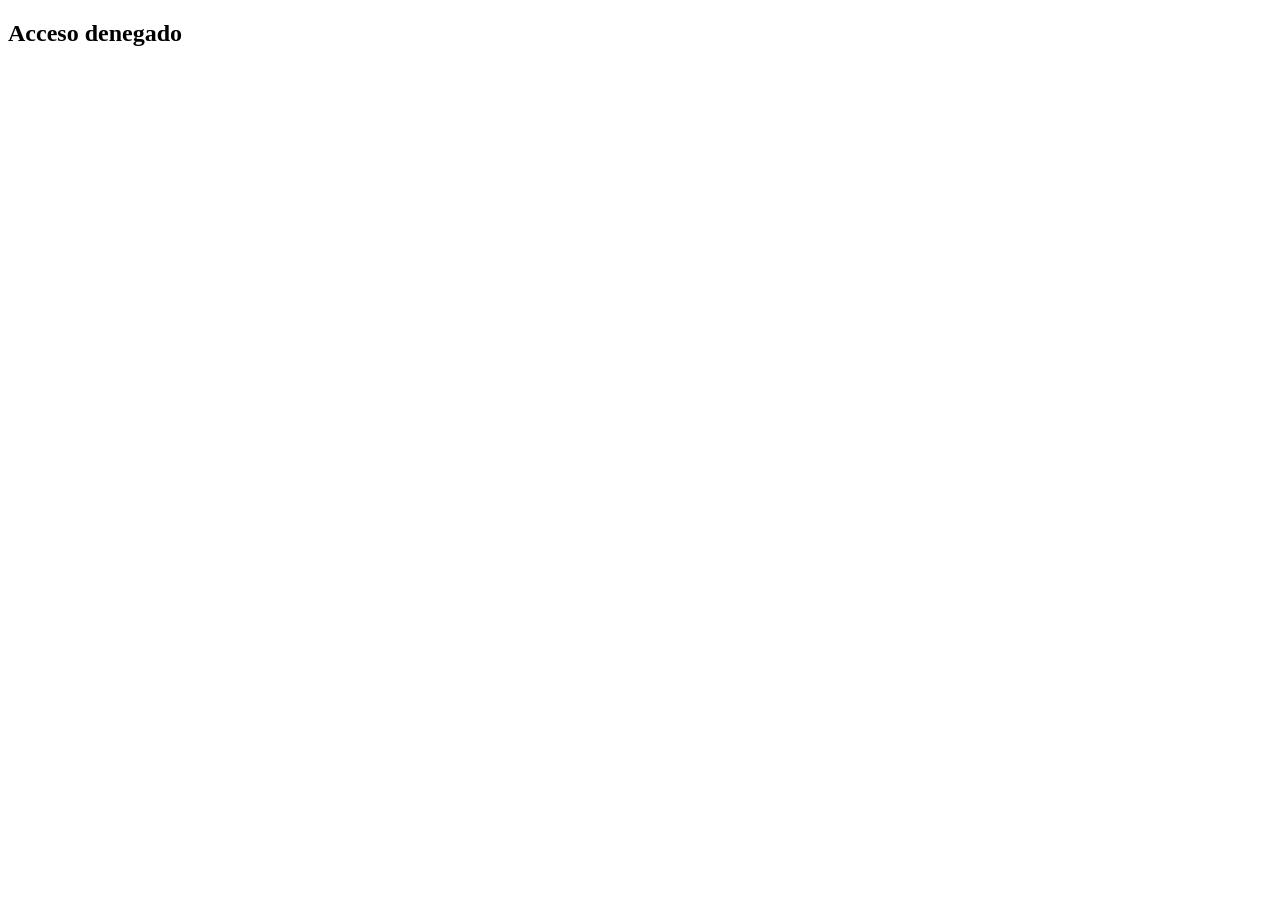
